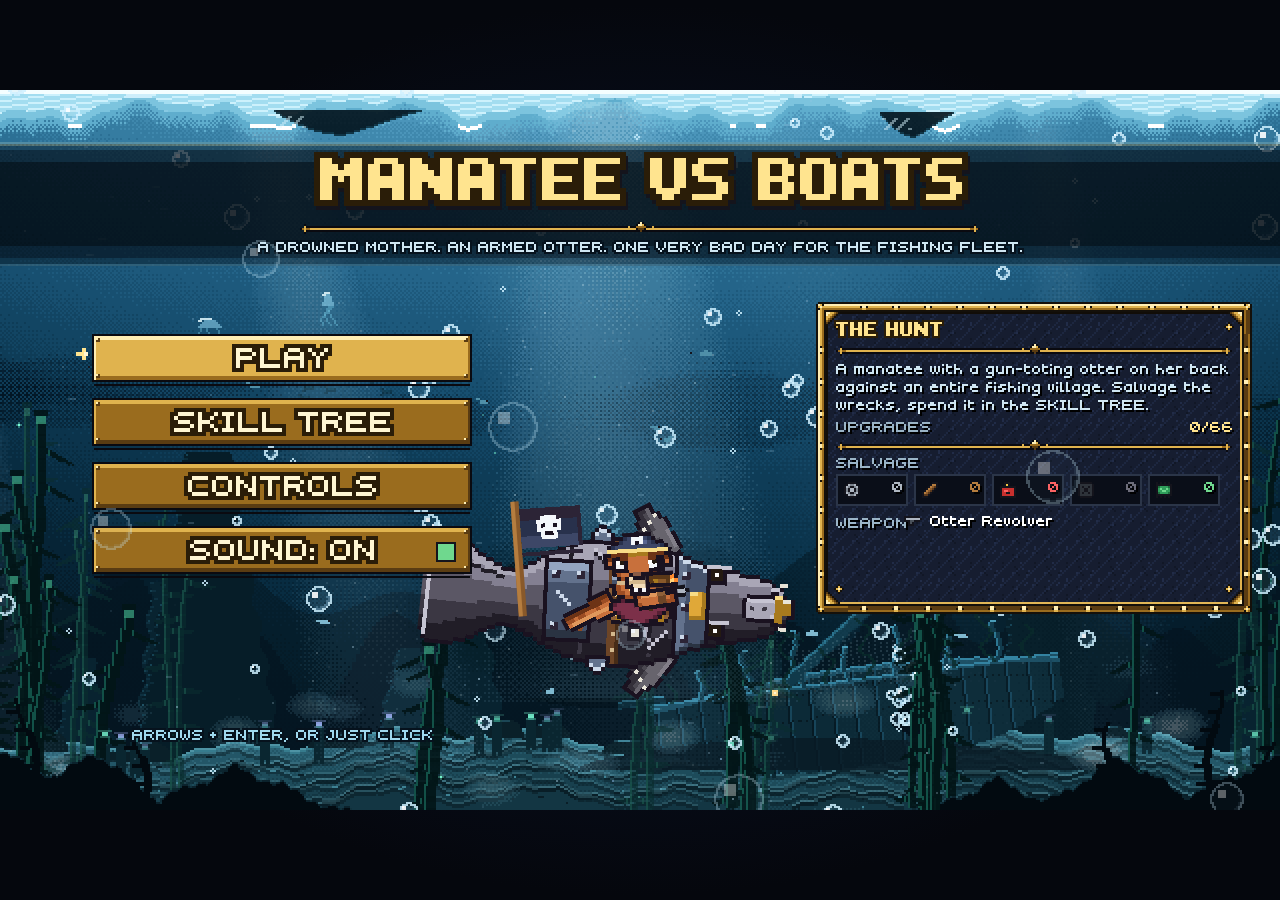
==== play.html @ 9f4f2f41 "Make her death brutal, and stop the game drawing two of everything The sinking is her heart emptying" ====
<!DOCTYPE html>
<html lang="en">
<head>
<meta charset="utf-8">
<title>MANATEE VS BOATS</title>
<meta name="viewport" content="width=device-width, initial-scale=1">
<style>
html, body {
  margin: 0; padding: 0; height: 100%; background: #05070d; overflow: hidden;
  font-family: monospace;
}
#wrap {
  position: fixed; inset: 0; display: flex; align-items: center; justify-content: center;
  background: radial-gradient(ellipse at center, #0b1630 0%, #05070d 70%);
}
canvas {
  image-rendering: pixelated;
  image-rendering: crisp-edges;
  cursor: crosshair;
  outline: none;
}

</style>
</head>
<body>
<div id="wrap">
  <canvas id="screen" width="1280" height="720"></canvas>
</div>
<script>
/* ===== src/util.js ===== */
// How many layer pixels the world is drawn at per world unit. Render code all
// works in world units; the world layer carries this as a scale transform.
// Art built at DETAIL times its world size and drawn at 1/DETAIL lands one art
// pixel on one screen pixel, which is where the extra resolution comes from.
const DETAIL = 2;
// ---- Math & helpers ------------------------------------------------------
const TAU = Math.PI * 2;
const clamp = (v, a, b) => v < a ? a : v > b ? b : v;
const lerp = (a, b, t) => a + (b - a) * t;
const dist = (ax, ay, bx, by) => Math.hypot(bx - ax, by - ay);
const angleTo = (ax, ay, bx, by) => Math.atan2(by - ay, bx - ax);
const rand = (a = 1, b) => b === undefined ? Math.random() * a : a + Math.random() * (b - a);
const randi = (a, b) => Math.floor(rand(a, b + 1));
const pick = arr => arr[Math.floor(Math.random() * arr.length)];
const sign = v => v < 0 ? -1 : 1;
function angleLerp(a, b, t) {
  let d = ((b - a + Math.PI) % TAU + TAU) % TAU - Math.PI;
  return a + d * t;
}
function angleDiff(a, b) {
  return ((b - a + Math.PI) % TAU + TAU) % TAU - Math.PI;
}
function approach(v, target, step) {
  if (v < target) return Math.min(v + step, target);
  return Math.max(v - step, target);
}
// Cheap deterministic hash noise (for water & rocks)
function hash2(x, y) {
  let h = (x * 374761393 + y * 668265263) | 0;
  h = (h ^ (h >>> 13)) * 1274126177 | 0;
  return ((h ^ (h >>> 16)) >>> 0) / 4294967296;
}
function vnoise(x, y) {
  const xi = Math.floor(x), yi = Math.floor(y);
  const xf = x - xi, yf = y - yi;
  const u = xf * xf * (3 - 2 * xf), v = yf * yf * (3 - 2 * yf);
  const a = hash2(xi, yi), b = hash2(xi + 1, yi), c = hash2(xi, yi + 1), d = hash2(xi + 1, yi + 1);
  return lerp(lerp(a, b, u), lerp(c, d, u), v);
}
class SeededRandom {
  constructor(seed) { this.s = seed >>> 0 || 1; }
  next() { let s = this.s; s ^= s << 13; s >>>= 0; s ^= s >>> 17; s ^= s << 5; s >>>= 0; this.s = s; return s / 4294967296; }
  range(a, b) { return a + this.next() * (b - a); }
  int(a, b) { return Math.floor(this.range(a, b + 1)); }
}
function hexToRgb(hex) {
  const n = parseInt(hex.slice(1), 16);
  return [(n >> 16) & 255, (n >> 8) & 255, n & 255];
}
function rgba(r, g, b, a) { return `rgba(${r|0},${g|0},${b|0},${a})`; }
function fmtTime(t) {
  const m = Math.floor(t / 60), s = Math.floor(t % 60);
  return `${m}:${s < 10 ? '0' : ''}${s}`;
}
// Draw crisp pixel text (rendered on the low-res canvas so it stays chunky)
function pixelText(ctx, text, x, y, size, color, align = 'left', shadow = true) {
  ctx.font = `bold ${size}px monospace`;
  ctx.textAlign = align;
  ctx.textBaseline = 'top';
  if (shadow) { ctx.fillStyle = '#000'; ctx.fillText(text, x + 1, y + 1); }
  ctx.fillStyle = color;
  ctx.fillText(text, x, y);
}
function wrapText(ctx, text, maxWidth, size) {
  ctx.font = `bold ${size}px monospace`;
  const words = text.split(' '), lines = []; let cur = '';
  for (const w of words) {
    const test = cur ? cur + ' ' + w : w;
    if (ctx.measureText(test).width > maxWidth && cur) { lines.push(cur); cur = w; } else cur = test;
  }
  if (cur) lines.push(cur);
  return lines;
}

// Truncate a label to fit a pixel width, using the real measured font.
function fitLabel(text, maxW, size) {
  if (typeof textWidth !== 'function') return text;
  if (textWidth(text, size) <= maxW) return text;
  let s = text;
  while (s.length > 1 && textWidth(s + '.', size) > maxW) s = s.slice(0, -1);
  return s + '.';
}

/* ===== src/font.js ===== */
// ---- font.js : hand-made bitmap pixel font + ornate pixel-art UI kit ------
// Loaded right after util.js. It overrides util.js's pixelText/wrapText with
// real hand-drawn bitmap glyphs (no browser font anywhere) and adds a 9-slice
// style UI kit (golden frames, parchment panels, slots, buttons, bars...).
//
// Everything in here is pure pixel art: integer coordinates, hard-edged
// posterised colours, chunky near-black outlines, no gradients / shadows /
// blur / external images. Safe to load standalone (it only needs util.js).
(function (global) {
  'use strict';

  // =========================================================== tiny helpers
  function newCan(w, h) {
    const c = document.createElement('canvas');
    c.width = Math.max(1, w | 0); c.height = Math.max(1, h | 0);
    const x = c.getContext('2d'); x.imageSmoothingEnabled = false;
    return c;
  }
  function toRgb(h) {
    if (h[0] !== '#') h = '#' + h;
    if (h.length === 4) return [parseInt(h[1] + h[1], 16), parseInt(h[2] + h[2], 16), parseInt(h[3] + h[3], 16)];
    const n = parseInt(h.slice(1, 7), 16);
    return [(n >> 16) & 255, (n >> 8) & 255, n & 255];
  }
  const cl255 = v => v < 0 ? 0 : v > 255 ? 255 : v | 0;
  function toHex(r, g, b) { return '#' + ((1 << 24) | (cl255(r) << 16) | (cl255(g) << 8) | cl255(b)).toString(16).slice(1); }
  function mixC(a, b, t) { const A = toRgb(a), B = toRgb(b); return toHex(A[0] + (B[0] - A[0]) * t, A[1] + (B[1] - A[1]) * t, A[2] + (B[2] - A[2]) * t); }
  const lightC = (c, t) => mixC(c, '#ffffff', t);
  const darkC = (c, t) => mixC(c, '#000000', t);

  // ======================================================== the font itself
  // Glyphs are string-row bitmaps, '#' = ink, '.' = transparent.
  // Row 0 is the TOP of the cell, so a glyph's rows line up with the cell:
  //   body face  : cap rows 0-4 (cap height 5), baseline under row 4,
  //                x-height rows 1-4, descender rows 5-6  -> 5x7 cell
  //   display    : cap rows 0-6 (cap height 7), baseline under row 6,
  //                x-height rows 2-6, descender rows 7-8  -> 7x9 cell
  // The advance width of a glyph is its right-most lit column + 1, so the
  // face is proportional: 'i'/'l' are narrow, 'm'/'w' wide.

  // ---------------------------------------------------- 5x7 "body" face ---
  const G_BODY = {
    ' ': [],
    'A': ['.###.', '#...#', '#####', '#...#', '#...#'],
    'B': ['####.', '#...#', '####.', '#...#', '####.'],
    'C': ['.####', '#....', '#....', '#....', '.####'],
    'D': ['####.', '#...#', '#...#', '#...#', '####.'],
    'E': ['#####', '#....', '####.', '#....', '#####'],
    'F': ['#####', '#....', '####.', '#....', '#....'],
    'G': ['.####', '#....', '#..##', '#...#', '.###.'],
    'H': ['#...#', '#...#', '#####', '#...#', '#...#'],
    'I': ['###', '.#.', '.#.', '.#.', '###'],
    'J': ['..##', '...#', '...#', '#..#', '.##.'],
    'K': ['#...#', '#..#.', '###..', '#..#.', '#...#'],
    'L': ['#....', '#....', '#....', '#....', '#####'],
    'M': ['#...#', '##.##', '#.#.#', '#...#', '#...#'],
    'N': ['#...#', '##..#', '#.#.#', '#..##', '#...#'],
    'O': ['.###.', '#...#', '#...#', '#...#', '.###.'],
    'P': ['####.', '#...#', '####.', '#....', '#....'],
    'Q': ['.###.', '#...#', '#...#', '#..#.', '.##.#'],
    'R': ['####.', '#...#', '####.', '#..#.', '#...#'],
    'S': ['.####', '#....', '.###.', '....#', '####.'],
    'T': ['#####', '..#..', '..#..', '..#..', '..#..'],
    'U': ['#...#', '#...#', '#...#', '#...#', '.###.'],
    'V': ['#...#', '#...#', '#...#', '.#.#.', '..#..'],
    'W': ['#...#', '#...#', '#.#.#', '#.#.#', '.#.#.'],
    'X': ['#...#', '.#.#.', '..#..', '.#.#.', '#...#'],
    'Y': ['#...#', '.#.#.', '..#..', '..#..', '..#..'],
    'Z': ['#####', '...#.', '..#..', '.#...', '#####'],

    'a': ['....', '.###', '#..#', '#..#', '.###'],
    'b': ['#...', '###.', '#..#', '#..#', '###.'],
    'c': ['....', '.###', '#...', '#...', '.###'],
    'd': ['...#', '.###', '#..#', '#..#', '.###'],
    'e': ['....', '.##.', '####', '#...', '.###'],
    'f': ['.##', '#..', '###', '#..', '#..'],
    'g': ['....', '.###', '#..#', '#..#', '.###', '...#', '###.'],
    'h': ['#...', '#...', '###.', '#..#', '#..#'],
    'i': ['#', '.', '#', '#', '#'],
    'j': ['.#', '..', '.#', '.#', '.#', '.#', '##'],
    'k': ['#...', '#.#.', '##..', '#.#.', '#..#'],
    'l': ['#.', '#.', '#.', '#.', '##'],
    'm': ['.....', '#####', '#.#.#', '#.#.#', '#.#.#'],
    'n': ['....', '###.', '#..#', '#..#', '#..#'],
    'o': ['....', '.##.', '#..#', '#..#', '.##.'],
    'p': ['....', '###.', '#..#', '#..#', '###.', '#...', '#...'],
    'q': ['....', '.###', '#..#', '#..#', '.###', '...#', '...#'],
    'r': ['...', '###', '#..', '#..', '#..'],
    's': ['....', '.###', '##..', '..##', '###.'],
    't': ['#..', '###', '#..', '#..', '.##'],
    'u': ['....', '#..#', '#..#', '#..#', '.###'],
    'v': ['...', '#.#', '#.#', '#.#', '.#.'],
    'w': ['.....', '#.#.#', '#.#.#', '#.#.#', '.#.#.'],
    'x': ['...', '#.#', '.#.', '.#.', '#.#'],
    'y': ['....', '#..#', '#..#', '#..#', '.###', '...#', '###.'],
    'z': ['....', '####', '..#.', '.#..', '####'],

    '0': ['.###.', '#..##', '#.#.#', '##..#', '.###.'],
    '1': ['.#.', '##.', '.#.', '.#.', '###'],
    '2': ['.###.', '#...#', '..##.', '.#...', '#####'],
    '3': ['####.', '....#', '.###.', '....#', '####.'],
    '4': ['#..#.', '#..#.', '#####', '...#.', '...#.'],
    '5': ['#####', '#....', '####.', '....#', '####.'],
    '6': ['.###.', '#....', '####.', '#...#', '.###.'],
    '7': ['#####', '....#', '...#.', '..#..', '..#..'],
    '8': ['.###.', '#...#', '.###.', '#...#', '.###.'],
    '9': ['.###.', '#...#', '.####', '....#', '.###.'],

    '.': ['.', '.', '.', '.', '#'],
    ',': ['..', '..', '..', '..', '.#', '#.'],
    ':': ['.', '.', '#', '.', '#'],
    ';': ['..', '..', '.#', '..', '.#', '#.'],
    '!': ['#', '#', '#', '.', '#'],
    '?': ['.##.', '#..#', '..#.', '....', '..#.'],
    "'": ['#', '#'],
    '"': ['#.#', '#.#'],
    '-': ['...', '...', '###'],
    '+': ['...', '.#.', '###', '.#.'],
    '/': ['..#', '..#', '.#.', '#..', '#..'],
    '\\': ['#..', '#..', '.#.', '..#', '..#'],
    '(': ['.#', '#.', '#.', '#.', '.#'],
    ')': ['#.', '.#', '.#', '.#', '#.'],
    '[': ['##', '#.', '#.', '#.', '##'],
    ']': ['##', '.#', '.#', '.#', '##'],
    '<': ['..#', '.#.', '#..', '.#.', '..#'],
    '>': ['#..', '.#.', '..#', '.#.', '#..'],
    '=': ['...', '###', '...', '###'],
    '%': ['##..#', '##.#.', '..#..', '.#.##', '#..##'],
    '*': ['...', '#.#', '.#.', '#.#'],
    '#': ['.#.#.', '#####', '.#.#.', '#####', '.#.#.'],
    '&': ['.##..', '#..#.', '.##..', '#..#.', '.##.#'],
    '_': ['....', '....', '....', '....', '....', '####'],
    '|': ['#', '#', '#', '#', '#'],
    '@': ['.###.', '#...#', '#.###', '#....', '.###.'],
    '$': ['..#..', '.####', '.##..', '..##.', '####.', '..#..'],
  };

  // ------------------------------------------- 7x9 "display" / title face ---
  // Heavier stroke (2px stems) so headings and banners read as carved metal.
  const G_DISP = {
    ' ': [],
    'A': ['.####.', '##..##', '##..##', '######', '######', '##..##', '##..##'],
    'B': ['#####.', '##..##', '##..##', '#####.', '##..##', '##..##', '#####.'],
    'C': ['.####.', '##..##', '##....', '##....', '##....', '##..##', '.####.'],
    'D': ['#####.', '##..##', '##..##', '##..##', '##..##', '##..##', '#####.'],
    'E': ['######', '##....', '##....', '#####.', '##....', '##....', '######'],
    'F': ['######', '##....', '##....', '#####.', '##....', '##....', '##....'],
    'G': ['.####.', '##..##', '##....', '##.###', '##..##', '##..##', '.####.'],
    'H': ['##..##', '##..##', '##..##', '######', '##..##', '##..##', '##..##'],
    'I': ['####', '.##.', '.##.', '.##.', '.##.', '.##.', '####'],
    'J': ['..###', '...##', '...##', '...##', '...##', '##.##', '.###.'],
    'K': ['##..##', '##.##.', '####..', '###...', '####..', '##.##.', '##..##'],
    'L': ['##....', '##....', '##....', '##....', '##....', '##....', '######'],
    'M': ['##...##', '###.###', '#######', '##.#.##', '##...##', '##...##', '##...##'],
    'N': ['##...##', '###..##', '####.##', '#######', '##.####', '##..###', '##...##'],
    'O': ['.####.', '##..##', '##..##', '##..##', '##..##', '##..##', '.####.'],
    'P': ['#####.', '##..##', '##..##', '#####.', '##....', '##....', '##....'],
    'Q': ['.####.', '##..##', '##..##', '##..##', '##.###', '##.##.', '.####.', '....##'],
    'R': ['#####.', '##..##', '##..##', '#####.', '##.##.', '##..##', '##..##'],
    'S': ['.#####', '##....', '##....', '.####.', '....##', '....##', '#####.'],
    'T': ['######', '..##..', '..##..', '..##..', '..##..', '..##..', '..##..'],
    'U': ['##..##', '##..##', '##..##', '##..##', '##..##', '##..##', '.####.'],
    'V': ['##..##', '##..##', '##..##', '##..##', '##..##', '.####.', '..##..'],
    'W': ['##...##', '##...##', '##...##', '##.#.##', '#######', '###.###', '##...##'],
    'X': ['##..##', '##..##', '.####.', '..##..', '.####.', '##..##', '##..##'],
    'Y': ['##..##', '##..##', '.####.', '..##..', '..##..', '..##..', '..##..'],
    'Z': ['######', '....##', '...##.', '..##..', '.##...', '##....', '######'],

    'a': ['......', '......', '.####.', '....##', '.#####', '##..##', '.#####'],
    'b': ['##....', '##....', '#####.', '##..##', '##..##', '##..##', '#####.'],
    'c': ['......', '......', '.####.', '##..##', '##....', '##..##', '.####.'],
    'd': ['....##', '....##', '.#####', '##..##', '##..##', '##..##', '.#####'],
    'e': ['......', '......', '.####.', '##..##', '######', '##....', '.####.'],
    'f': ['..###', '.##..', '#####', '.##..', '.##..', '.##..', '.##..'],
    'g': ['......', '......', '.#####', '##..##', '##..##', '##..##', '.#####', '....##', '#####.'],
    'h': ['##....', '##....', '#####.', '##..##', '##..##', '##..##', '##..##'],
    'i': ['##', '..', '##', '##', '##', '##', '##'],
    'j': ['..##', '....', '..##', '..##', '..##', '..##', '..##', '..##', '###.'],
    'k': ['##....', '##....', '##..##', '##.##.', '####..', '##.##.', '##..##'],
    'l': ['##.', '##.', '##.', '##.', '##.', '##.', '###'],
    'm': ['........', '........', '########', '##.##.##', '##.##.##', '##.##.##', '##.##.##'],
    'n': ['......', '......', '#####.', '##..##', '##..##', '##..##', '##..##'],
    'o': ['......', '......', '.####.', '##..##', '##..##', '##..##', '.####.'],
    'p': ['......', '......', '#####.', '##..##', '##..##', '##..##', '#####.', '##....', '##....'],
    'q': ['......', '......', '.#####', '##..##', '##..##', '##..##', '.#####', '....##', '....##'],
    'r': ['.....', '.....', '#####', '##...', '##...', '##...', '##...'],
    's': ['......', '......', '.#####', '##....', '.####.', '....##', '#####.'],
    't': ['.##..', '.##..', '#####', '.##..', '.##..', '.##..', '..###'],
    'u': ['......', '......', '##..##', '##..##', '##..##', '##..##', '.#####'],
    'v': ['......', '......', '##..##', '##..##', '##..##', '.####.', '..##..'],
    'w': ['........', '........', '##....##', '##....##', '##.##.##', '########', '.##..##.'],
    'x': ['......', '......', '##..##', '.####.', '..##..', '.####.', '##..##'],
    'y': ['......', '......', '##..##', '##..##', '##..##', '.#####', '....##', '....##', '#####.'],
    'z': ['......', '......', '######', '...##.', '..##..', '.##...', '######'],

    '0': ['.####.', '##..##', '##.###', '###.##', '##..##', '##..##', '.####.'],
    '1': ['..##.', '.###.', '..##.', '..##.', '..##.', '..##.', '#####'],
    '2': ['.####.', '##..##', '....##', '..###.', '.##...', '##....', '######'],
    '3': ['#####.', '....##', '....##', '.####.', '....##', '....##', '#####.'],
    '4': ['...##.', '..###.', '.####.', '##.##.', '######', '...##.', '...##.'],
    '5': ['######', '##....', '#####.', '....##', '....##', '##..##', '.####.'],
    '6': ['.####.', '##..##', '##....', '#####.', '##..##', '##..##', '.####.'],
    '7': ['######', '....##', '...##.', '..##..', '..##..', '..##..', '..##..'],
    '8': ['.####.', '##..##', '##..##', '.####.', '##..##', '##..##', '.####.'],
    '9': ['.####.', '##..##', '##..##', '.#####', '....##', '##..##', '.####.'],

    '.': ['..', '..', '..', '..', '..', '##', '##'],
    ',': ['...', '...', '...', '...', '...', '.##', '.##', '##.'],
    ':': ['..', '..', '##', '##', '..', '##', '##'],
    ';': ['...', '...', '.##', '.##', '...', '.##', '.##', '##.'],
    '!': ['##', '##', '##', '##', '##', '..', '##'],
    '?': ['.####.', '##..##', '....##', '..###.', '..##..', '......', '..##..'],
    "'": ['##', '##'],
    '"': ['##.##', '##.##'],
    '-': ['.....', '.....', '.....', '#####', '#####'],
    '+': ['......', '......', '..##..', '######', '######', '..##..'],
    '/': ['....##', '....##', '...##.', '..##..', '.##...', '##....', '##....'],
    '\\': ['##....', '##....', '.##...', '..##..', '...##.', '....##', '....##'],
    '(': ['..##', '.##.', '##..', '##..', '##..', '.##.', '..##'],
    ')': ['##..', '.##.', '..##', '..##', '..##', '.##.', '##..'],
    '[': ['####', '##..', '##..', '##..', '##..', '##..', '####'],
    ']': ['####', '..##', '..##', '..##', '..##', '..##', '####'],
    '<': ['...##', '..##.', '.##..', '##...', '.##..', '..##.', '...##'],
    '>': ['##...', '.##..', '..##.', '...##', '..##.', '.##..', '##...'],
    '=': ['......', '......', '######', '######', '......', '######', '######'],
    '%': ['##...##', '##..##.', '...##..', '..##...', '.##....', '##...##', '.....##'],
    '*': ['.....', '##.##', '.###.', '##.##'],
    '#': ['.......', '.##.##.', '#######', '.##.##.', '#######', '.##.##.'],
    '&': ['.###...', '##.##..', '.###...', '###.##.', '##.###.', '##..##.', '.###.##'],
    '_': ['......', '......', '......', '......', '......', '......', '......', '######', '######'],
    '|': ['##', '##', '##', '##', '##', '##', '##'],
    '@': ['.#####.', '##...##', '##.####', '##.#.##', '##.####', '##.....', '.#####.'],
    '$': ['..##..', '.#####', '##....', '.####.', '....##', '#####.', '..##..'],
  };

  const FACES = {
    body: { name: 'body', rows: G_BODY, cellH: 7, capH: 5, xH: 4, space: 2, track: 1 },
    display: { name: 'display', rows: G_DISP, cellH: 9, capH: 7, xH: 5, space: 3, track: 1 },
  };

  // compile the string bitmaps into {px:[x,y,...], adv} once
  function compile(face) {
    if (face.glyphs) return face;
    const g = Object.create(null);
    for (const ch in face.rows) {
      const rows = face.rows[ch];
      const px = []; let adv = 0;
      for (let y = 0; y < rows.length; y++) {
        const r = rows[y];
        for (let x = 0; x < r.length; x++) {
          if (r.charCodeAt(x) === 35) { px.push(x, y); if (x + 1 > adv) adv = x + 1; }
        }
      }
      g[ch] = { px, adv: ch === ' ' ? face.space : Math.max(1, adv) };
    }
    // fallback box for anything we have no glyph for
    const n = face.capH, w = Math.max(3, n - 1), box = [];
    for (let y = 0; y < n; y++) for (let x = 0; x < w; x++) {
      if (y === 0 || y === n - 1 || x === 0 || x === w - 1) box.push(x, y);
    }
    g['\u0000'] = { px: box, adv: w };
    face.glyphs = g;
    return face;
  }
  function glyphOf(face, ch) {
    const g = face.glyphs[ch];
    if (g) return g;
    if (ch === '\t') return face.glyphs[' '];
    const up = ch.toUpperCase();
    return face.glyphs[up] || face.glyphs['\u0000'];
  }

  // ---------------------------------------------------- face / size picker
  // `size` is a requested pixel height. We pick the face + INTEGER scale whose
  // cap height lands closest to it (fractional scaling is what makes pixel
  // fonts mushy, so it never happens).
  const SIZE_CACHE = new Map();
  function faceFor(size) {
    const key = size;
    let f = SIZE_CACHE.get(key);
    if (f) return f;
    const target = Math.max(3, size * 0.72); // browser cap-height ~= 0.72em
    let best = null;
    for (const name in FACES) {
      const face = FACES[name];
      const around = Math.max(1, Math.round(target / face.capH));
      for (let s = Math.max(1, around - 1); s <= around + 1; s++) {
        let err = Math.abs(face.capH * s - target);
        if (name === 'display') err *= 0.92;       // tiny bias: heavier face wins ties
        if (!best || err < best.err) best = { err, face: compile(face), scale: s };
      }
    }
    f = { face: best.face, scale: best.scale };
    SIZE_CACHE.set(key, f);
    return f;
  }

  // ------------------------------------------------------- glyph cache -----
  // One little canvas per (char, face, scale, colour[, outline]). The HUD
  // draws a lot of text every frame; nothing is ever re-rasterised.
  const GCACHE = new Map();          // "face|scale|colour|outline" -> Map(char -> canvas)
  const GCACHE_MAX = 192;
  function glyphSet(face, scale, color, outline) {
    const key = face.name + '|' + scale + '|' + color + '|' + (outline || '-');
    let m = GCACHE.get(key);
    if (!m) { if (GCACHE.size > GCACHE_MAX) GCACHE.clear(); m = new Map(); GCACHE.set(key, m); }
    return m;
  }
  function glyphCanvas(set, face, ch, scale, color, outline) {
    let e = set.get(ch);
    if (e !== undefined) return e;
    const g = glyphOf(face, ch);
    if (!g.px.length) { e = null; set.set(ch, e); return e; }
    const pad = outline ? 1 : 0;
    const w = g.adv + pad * 2, h = face.cellH + pad * 2;
    const c = newCan(w * scale, h * scale), x = c.getContext('2d');
    if (outline) {
      // 8-way 1px dilation of the glyph mask -> stays readable over bright water
      const lit = new Set();
      for (let i = 0; i < g.px.length; i += 2) lit.add(g.px[i] + ',' + g.px[i + 1]);
      x.fillStyle = outline;
      for (let i = 0; i < g.px.length; i += 2) {
        const gx = g.px[i], gy = g.px[i + 1];
        for (let dy = -1; dy <= 1; dy++) for (let dx = -1; dx <= 1; dx++) {
          if (!dx && !dy) continue;
          const nx = gx + dx, ny = gy + dy;
          if (lit.has(nx + ',' + ny)) continue;
          x.fillRect((nx + pad) * scale, (ny + pad) * scale, scale, scale);
        }
      }
    }
    x.fillStyle = color;
    for (let i = 0; i < g.px.length; i += 2) x.fillRect((g.px[i] + pad) * scale, (g.px[i + 1] + pad) * scale, scale, scale);
    e = { c: c, pad: pad * scale, adv: g.adv * scale };
    set.set(ch, e);
    return e;
  }

  // ------------------------------------------------------------ measuring --
  function lineWidth(face, scale, text, track) {
    let w = 0;
    for (let i = 0; i < text.length; i++) w += glyphOf(face, text[i]).adv * scale + track;
    return Math.max(0, w - track);
  }

  // ------------------------------------------------------------ rendering --
  function drawLine(ctx, text, x, y, face, scale, color, align, shadow, outline, track) {
    const w = lineWidth(face, scale, text, track);
    let px = align === 'center' ? Math.round(x - w / 2) : align === 'right' ? Math.round(x - w) : Math.round(x);
    const py = Math.round(y);
    if (shadow && !outline) {                       // 1px (one font-pixel) drop shadow
      const sset = glyphSet(face, scale, shadow, null);
      let sx = px;
      for (let i = 0; i < text.length; i++) {
        const gc = glyphCanvas(sset, face, text[i], scale, shadow, null);
        if (gc) { ctx.drawImage(gc.c, sx + scale, py + scale); sx += gc.adv + track; }
        else sx += glyphOf(face, text[i]).adv * scale + track;
      }
    }
    const set = glyphSet(face, scale, color, outline);
    for (let i = 0; i < text.length; i++) {
      const ch = text[i], gc = glyphCanvas(set, face, ch, scale, color, outline);
      if (gc) { ctx.drawImage(gc.c, px - gc.pad, py - gc.pad); px += gc.adv + track; }
      else px += glyphOf(face, ch).adv * scale + track;
    }
    return w;
  }

  // Full-control entry point. opts: {face, scale, color, align, shadow,
  // outline, tracking, lineGap}
  function drawText(ctx, text, x, y, size, opts) {
    opts = opts || {};
    let face, scale;
    if (opts.face && FACES[opts.face]) { face = compile(FACES[opts.face]); scale = Math.max(1, opts.scale | 0 || 1); }
    else { const f = faceFor(size); face = f.face; scale = opts.scale ? Math.max(1, opts.scale | 0) : f.scale; }
    const track = (opts.tracking === undefined ? face.track : opts.tracking) * scale;
    const color = opts.color || '#fff';
    const shadow = opts.shadow === true ? '#000' : (opts.shadow || null);
    const outline = opts.outline || null;
    const lh = (face.cellH + (opts.lineGap === undefined ? 1 : opts.lineGap)) * scale;
    const str = String(text);
    if (str.indexOf('\n') < 0) return drawLine(ctx, str, x, y, face, scale, color, opts.align || 'left', shadow, outline, track);
    const lines = str.split('\n');
    let w = 0;
    for (let i = 0; i < lines.length; i++) w = Math.max(w, drawLine(ctx, lines[i], x, y + i * lh, face, scale, color, opts.align || 'left', shadow, outline, track));
    return w;
  }

  // ============================================================ public API =
  // Drop-in replacements for util.js (same signatures, same call sites).
  function pixelText(ctx, text, x, y, size, color, align = 'left', shadow = true) {
    return drawText(ctx, text, x, y, size, { color: color, align: align, shadow: shadow ? '#000' : null });
  }
  function pixelTextOutlined(ctx, text, x, y, size, color, outlineColor, align = 'left') {
    return drawText(ctx, text, x, y, size, { color: color, align: align, outline: outlineColor || '#14141c' });
  }
  function textWidth(text, size) {
    const f = faceFor(size), face = f.face, track = face.track * f.scale, str = String(text);
    if (str.indexOf('\n') < 0) return lineWidth(face, f.scale, str, track);
    let w = 0; for (const l of str.split('\n')) w = Math.max(w, lineWidth(face, f.scale, l, track));
    return w;
  }
  function textHeight(size) { const f = faceFor(size); return f.face.cellH * f.scale; }
  function lineHeight(size) { const f = faceFor(size); return (f.face.cellH + 1) * f.scale; }
  // ctx is unused (kept so existing call sites keep working)
  function wrapText(ctx, text, maxWidth, size) {
    const f = faceFor(size), face = f.face, track = face.track * f.scale;
    const out = [];
    for (const para of String(text).split('\n')) {
      const words = para.split(' ');
      let cur = '';
      for (const w of words) {
        const test = cur ? cur + ' ' + w : w;
        if (cur && lineWidth(face, f.scale, test, track) > maxWidth) { out.push(cur); cur = w; }
        else cur = test;
      }
      if (cur) out.push(cur);
    }
    return out;
  }

  // ========================================================================
  //  UIKit - ornate medieval / nautical pixel-art widgets
  // ========================================================================
  // Colour ramps: [ink, darkest .. lightest]
  const RAMPS = {
    gold: { ink: '#14100a', d: '#5a3c12', m: '#9a6c1e', h: '#e0b34e', l: '#ffeeb4' },
    wood: { ink: '#150c05', d: '#3d2411', m: '#6b4522', h: '#a97240', l: '#d9a25a' },
    stone: { ink: '#0d0f14', d: '#2e323b', m: '#4f5560', h: '#848b97', l: '#c3c9d3' },
    steel: { ink: '#070a10', d: '#1b2333', m: '#38455e', h: '#6d80a6', l: '#c0cfe8' },
    bone: { ink: '#2a2113', d: '#6b5836', m: '#a08a52', h: '#ddc999', l: '#fbf3d8' },
  };

  const B = 5;   // border thickness (outline + 3px bevel + inner outline)
  const C = 16;  // ornate corner size (bevel + filigree)

  // Corner filigree, drawn just inside the border: a scrolling gusset that
  // steps away from the corner and a little floating jewel.  l/h/m/d = ramp
  // steps (lightest -> darkest), k = near-black outline, . = transparent.
  const FILIGREE = [
    'llhhmdk....',
    'lhhmdk.....',
    'hhmdk......',
    'hmdk.......',
    'mdk........',
    'dk....k....',
    'k....khk...',
    '....khlhk..',
    '.....khk...',
    '......k....',
    '...........',
  ];

  // -------------------------------------------------------- texture tiles --
  function tileDeepBlue() {                       // gold panel interior: dark leather
    const c = newCan(16, 16), x = c.getContext('2d');
    x.fillStyle = '#161d30'; x.fillRect(0, 0, 16, 16);
    for (let j = 0; j < 16; j++) for (let i = 0; i < 16; i++) {
      const n = hash2(i * 7, j * 13);
      if ((i + j) % 8 === 0) { x.fillStyle = '#1d2740'; x.fillRect(i, j, 1, 1); }
      else if (n > 0.93) { x.fillStyle = '#212c48'; x.fillRect(i, j, 1, 1); }
      else if (n < 0.05) { x.fillStyle = '#111726'; x.fillRect(i, j, 1, 1); }
    }
    return c;
  }
  function tileParch() {                          // parchment / old paper
    const c = newCan(16, 16), x = c.getContext('2d');
    x.fillStyle = '#e9d9a8'; x.fillRect(0, 0, 16, 16);
    for (let j = 0; j < 16; j++) for (let i = 0; i < 16; i++) {
      const n = hash2(i * 17 + 3, j * 11 + 5);
      if (n > 0.90) { x.fillStyle = '#f4e9c4'; x.fillRect(i, j, 1, 1); }
      else if (n < 0.10) { x.fillStyle = '#d8c48d'; x.fillRect(i, j, 1, 1); }
      else if (n > 0.55 && n < 0.57) { x.fillStyle = '#cbb680'; x.fillRect(i, j, 1, 1); }
    }
    return c;
  }
  function tilePlank() {                          // deck planks
    const c = newCan(16, 16), x = c.getContext('2d');
    x.fillStyle = '#8a5a2c'; x.fillRect(0, 0, 16, 16);
    for (let j = 0; j < 16; j++) for (let i = 0; i < 16; i++) {
      const n = hash2(i * 3 + 11, j * 29);
      if (n > 0.86) { x.fillStyle = '#a97240'; x.fillRect(i, j, 1, 1); }
      else if (n < 0.14) { x.fillStyle = '#6b4522'; x.fillRect(i, j, 1, 1); }
    }
    x.fillStyle = '#4a2e16'; x.fillRect(0, 7, 16, 1); x.fillRect(0, 15, 16, 1);
    x.fillStyle = '#a97240'; x.fillRect(0, 8, 16, 1); x.fillRect(0, 0, 16, 1);
    x.fillStyle = '#4a2e16'; x.fillRect(4, 0, 1, 8); x.fillRect(11, 8, 1, 8);
    return c;
  }
  function tileDark() {                           // dark slate
    const c = newCan(16, 16), x = c.getContext('2d');
    x.fillStyle = '#0e131f'; x.fillRect(0, 0, 16, 16);
    for (let j = 0; j < 16; j++) for (let i = 0; i < 16; i++) {
      const n = hash2(i * 5 + 1, j * 23 + 7);
      if (n > 0.95) { x.fillStyle = '#182034'; x.fillRect(i, j, 1, 1); }
    }
    x.fillStyle = '#141b2c'; x.fillRect(0, 0, 16, 1); x.fillRect(0, 0, 1, 16);
    return c;
  }
  function tileStone() {                          // mottled granite
    const c = newCan(16, 16), x = c.getContext('2d');
    x.fillStyle = '#4f5560'; x.fillRect(0, 0, 16, 16);
    for (let j = 0; j < 16; j++) for (let i = 0; i < 16; i++) {
      const n = hash2(i * 13 + 2, j * 7 + 19);
      if (n > 0.82) { x.fillStyle = '#5f6672'; x.fillRect(i, j, 1, 1); }
      else if (n < 0.18) { x.fillStyle = '#3e434d'; x.fillRect(i, j, 1, 1); }
    }
    x.fillStyle = '#373c45'; x.fillRect(0, 5, 9, 1); x.fillRect(9, 12, 7, 1); x.fillRect(9, 5, 1, 7);
    x.fillStyle = '#5a616d'; x.fillRect(0, 6, 9, 1); x.fillRect(9, 13, 7, 1);
    return c;
  }

  // posterised colour ramp for bars, built once per colour pair
  const RAMP_CACHE = new Map();
  function barRamp(a, b, steps) {
    const key = a + '|' + b + '|' + steps;
    let r = RAMP_CACHE.get(key);
    if (r) return r;
    r = [];
    for (let i = 0; i < steps; i++) { const c = mixC(a, b, steps === 1 ? 1 : i / (steps - 1)); r.push([c, lightC(c, 0.35), darkC(c, 0.4)]); }
    if (RAMP_CACHE.size > 256) RAMP_CACHE.clear();
    RAMP_CACHE.set(key, r);
    return r;
  }
  // 4x4 diagonal hatch used by locked slots (one pattern fill, not 150 rects)
  let HATCH = null, HATCH_PAT = null, HATCH_CTX = null;
  function hatchPattern(ctx) {
    if (!HATCH) {
      HATCH = newCan(4, 4); const h = HATCH.getContext('2d');
      h.fillStyle = '#1a1e28'; for (let i = 0; i < 4; i++) h.fillRect(i, i, 1, 1);
    }
    if (!HATCH_PAT || HATCH_CTX !== ctx) { HATCH_PAT = ctx.createPattern(HATCH, 'repeat'); HATCH_CTX = ctx; }
    return HATCH_PAT;
  }

  const STYLES = {
    gold: { ramp: 'gold', tile: tileDeepBlue, glow: '#ffeeb4' },
    wood: { ramp: 'wood', tile: tilePlank, glow: '#d9a25a' },
    parchment: { ramp: 'gold', tile: tileParch, glow: '#fff3c4' },
    dark: { ramp: 'steel', tile: tileDark, glow: '#b6c6e4' },
    stone: { ramp: 'stone', tile: tileStone, glow: '#c3c9d3' },
  };
  const styleOf = s => STYLES[s] || STYLES.gold;

  // ------------------------------------------- pre-rendered 9-slice pieces --
  // Built once per style and blitted; drawing a panel is a handful of
  // drawImage calls whatever its size.
  const PARTS = new Map();
  function parts(styleName) {
    let p = PARTS.get(styleName);
    if (p) return p;
    const st = styleOf(styleName), r = RAMPS[st.ramp];
    // cross-section of each edge, outside -> inside
    const lit = [r.ink, r.l, r.h, r.m, r.ink];   // top / left  (light source: top-left)
    const shd = [r.ink, r.m, r.d, r.d, r.ink];   // bottom / right
    const TW = 16;                                // edge tile repeat length

    function edgeH(cols, flipV) {                 // horizontal edge tile, TW x B
      const c = newCan(TW, B), x = c.getContext('2d');
      for (let i = 0; i < B; i++) { x.fillStyle = cols[flipV ? B - 1 - i : i]; x.fillRect(0, i, TW, 1); }
      // little raised stud every tile
      const sy = flipV ? B - 4 : 1;
      x.fillStyle = r.l; x.fillRect(7, sy, 2, 2);
      x.fillStyle = r.h; x.fillRect(7, sy + 2, 2, 1);
      x.fillStyle = r.ink; x.fillRect(6, sy + 1, 1, 1); x.fillRect(9, sy + 1, 1, 1);
      return c;
    }
    function edgeV(cols, flipH) {                 // vertical edge tile, B x TW
      const c = newCan(B, TW), x = c.getContext('2d');
      for (let i = 0; i < B; i++) { x.fillStyle = cols[flipH ? B - 1 - i : i]; x.fillRect(i, 0, 1, TW); }
      const sx = flipH ? B - 4 : 1;
      x.fillStyle = r.l; x.fillRect(sx, 7, 2, 2);
      x.fillStyle = r.h; x.fillRect(sx + 2, 7, 1, 2);
      x.fillStyle = r.ink; x.fillRect(sx + 1, 6, 1, 1); x.fillRect(sx + 1, 9, 1, 1);
      return c;
    }
    // ornate corner: chamfered mitred bevel + a raised boss + filigree
    function corner(hCols, vCols, ramp) {
      const c = newCan(C, C), x = c.getContext('2d');
      for (let y = 0; y < C; y++) for (let i = 0; i < C; i++) {
        if (y >= B && i >= B) continue;
        x.fillStyle = (y <= i) ? hCols[Math.min(y, B - 1)] : vCols[Math.min(i, B - 1)];
        x.fillRect(i, y, 1, 1);
      }
      // 1px chamfer on the outer corner so the frame reads as beaten metal
      x.clearRect(0, 0, 1, 1);
      x.fillStyle = r.ink; x.fillRect(1, 0, 1, 1); x.fillRect(0, 1, 1, 1);
      // raised boss on the bevel
      x.fillStyle = ramp[1]; x.fillRect(2, 1, 1, 1); x.fillRect(1, 2, 1, 1); x.fillRect(3, 2, 1, 1); x.fillRect(2, 3, 1, 1);
      x.fillStyle = ramp[0]; x.fillRect(2, 2, 1, 1);
      x.fillStyle = r.ink; x.fillRect(3, 1, 1, 1); x.fillRect(1, 3, 1, 1);
      // filigree inside
      const key = { l: ramp[0], h: ramp[1], m: ramp[2], d: ramp[3], k: r.ink };
      for (let j = 0; j < FILIGREE.length && B + j < C; j++) {
        const row = FILIGREE[j];
        for (let i = 0; i < row.length && B + i < C; i++) {
          const col = key[row[i]];
          if (col) { x.fillStyle = col; x.fillRect(B + i, B + j, 1, 1); }
        }
      }
      return c;
    }
    function mirror(src, fx, fy) {
      const c = newCan(src.width, src.height), x = c.getContext('2d');
      x.translate(fx ? src.width : 0, fy ? src.height : 0); x.scale(fx ? -1 : 1, fy ? -1 : 1);
      x.drawImage(src, 0, 0);
      return c;
    }
    const gus = [r.l, r.h, r.m, r.d];
    const tl = corner(lit, lit, gus);
    const tr0 = corner(lit, shd.slice().reverse(), gus);
    const bl0 = corner(shd.slice().reverse(), lit, gus);
    const br0 = corner(shd, shd, gus);
    p = {
      ramp: r, style: st, B: B, C: C, TW: TW,
      top: edgeH(lit, false), bottom: edgeH(shd, true),
      left: edgeV(lit, false), right: edgeV(shd, true),
      tl: tl, tr: mirror(tr0, true, false), bl: mirror(bl0, false, true), br: mirror(br0, true, true),
      tile: st.tile(), pattern: null, patternCtx: null,
    };
    PARTS.set(styleName, p);
    return p;
  }
  function patternOf(ctx, p) {
    if (!p.pattern || p.patternCtx !== ctx) { p.pattern = ctx.createPattern(p.tile, 'repeat'); p.patternCtx = ctx; }
    return p.pattern;
  }

  // ------------------------------------------------------------ primitives -
  function fillTiled(ctx, p, x, y, w, h) {
    ctx.save(); ctx.translate(x | 0, y | 0);
    ctx.fillStyle = patternOf(ctx, p); ctx.fillRect(0, 0, w | 0, h | 0);
    ctx.restore();
  }
  function blitRepeatH(ctx, img, x, y, w) {       // repeat a tile horizontally, clipped
    const tw = img.width; let dx = 0;
    while (dx < w) { const s = Math.min(tw, w - dx); ctx.drawImage(img, 0, 0, s, img.height, x + dx, y, s, img.height); dx += s; }
  }
  function blitRepeatV(ctx, img, x, y, h) {
    const th = img.height; let dy = 0;
    while (dy < h) { const s = Math.min(th, h - dy); ctx.drawImage(img, 0, 0, img.width, s, x, y + dy, img.width, s); dy += s; }
  }
  function rect(ctx, col, x, y, w, h) { ctx.fillStyle = col; ctx.fillRect(x | 0, y | 0, w | 0, h | 0); }
  function hollow(ctx, col, x, y, w, h) {
    ctx.fillStyle = col;
    ctx.fillRect(x | 0, y | 0, w | 0, 1); ctx.fillRect(x | 0, (y + h - 1) | 0, w | 0, 1);
    ctx.fillRect(x | 0, y | 0, 1, h | 0); ctx.fillRect((x + w - 1) | 0, y | 0, 1, h | 0);
  }

  const UIKit = {
    colors: RAMPS,
    // border thickness, ornate-corner size and the recommended content inset
    metrics: { border: B, corner: C, pad: B + 3 },
    // ------------------------------------------------- ornate border only --
    frame(ctx, x, y, w, h, style) {
      x = Math.round(x); y = Math.round(y); w = Math.round(w); h = Math.round(h);
      const p = parts(style || 'gold'), r = p.ramp;
      if (w < 2 * B + 2 || h < 2 * B + 2) { hollow(ctx, r.ink, x, y, w, h); if (w > 2 && h > 2) hollow(ctx, r.h, x + 1, y + 1, w - 2, h - 2); return; }
      const cs = Math.min(C, Math.floor((w - 2) / 2), Math.floor((h - 2) / 2));
      const ew = w - cs * 2, eh = h - cs * 2;
      if (ew > 0) { blitRepeatH(ctx, p.top, x + cs, y, ew); blitRepeatH(ctx, p.bottom, x + cs, y + h - B, ew); }
      if (eh > 0) { blitRepeatV(ctx, p.left, x, y + cs, eh); blitRepeatV(ctx, p.right, x + w - B, y + cs, eh); }
      ctx.drawImage(p.tl, 0, 0, cs, cs, x, y, cs, cs);
      ctx.drawImage(p.tr, C - cs, 0, cs, cs, x + w - cs, y, cs, cs);
      ctx.drawImage(p.bl, 0, C - cs, cs, cs, x, y + h - cs, cs, cs);
      ctx.drawImage(p.br, C - cs, C - cs, cs, cs, x + w - cs, y + h - cs, cs, cs);
    },
    // ------------------------------------------------- filled ornate panel --
    panel(ctx, x, y, w, h, style) {
      x = Math.round(x); y = Math.round(y); w = Math.round(w); h = Math.round(h);
      const p = parts(style || 'gold'), r = p.ramp;
      const i = Math.min(B, Math.floor(w / 2), Math.floor(h / 2));
      fillTiled(ctx, p, x + i, y + i, Math.max(0, w - i * 2), Math.max(0, h - i * 2));
      // embossed interior lip: light top-left, shadow bottom-right
      if (w > i * 2 + 2 && h > i * 2 + 2) {
        const ix = x + i, iy = y + i, iw = w - i * 2, ih = h - i * 2;
        rect(ctx, darkC(r.ink, 0.15), ix, iy, iw, 1); rect(ctx, darkC(r.ink, 0.15), ix, iy, 1, ih);
        rect(ctx, mixC(r.h, '#ffffff', 0.05), ix, iy + ih - 1, iw, 1); rect(ctx, r.h, ix + iw - 1, iy, 1, ih);
        rect(ctx, r.ink, ix + iw - 1, iy + ih - 1, 1, 1);
      }
      this.frame(ctx, x, y, w, h, style);
    },
    // ---------------------------------------------------------- item slot --
    slot(ctx, x, y, size, state) {
      x = Math.round(x); y = Math.round(y); const s = Math.max(8, Math.round(size));
      const gold = RAMPS.gold, stone = RAMPS.stone;
      const st = state || 'available';
      const band = st === 'locked' ? stone : gold;
      const bl = st === 'hover' ? '#fff8d8' : st === 'owned' ? band.l : st === 'locked' ? stone.m : band.h;
      const bm = st === 'hover' ? band.l : st === 'owned' ? band.h : st === 'locked' ? stone.d : band.m;
      const bd = st === 'locked' ? '#24272e' : band.d;
      const inner = st === 'owned' ? '#3a2a12' : st === 'hover' ? '#243354' : st === 'locked' ? '#0b0d12' : '#161d30';
      hollow(ctx, '#0a0a10', x, y, s, s);                       // outer ink
      rect(ctx, bm, x + 1, y + 1, s - 2, s - 2);                // band
      rect(ctx, bl, x + 1, y + 1, s - 2, 1); rect(ctx, bl, x + 1, y + 1, 1, s - 2);
      rect(ctx, bd, x + 1, y + s - 2, s - 2, 1); rect(ctx, bd, x + s - 2, y + 1, 1, s - 2);
      hollow(ctx, '#0a0a10', x + 3, y + 3, s - 6, s - 6);       // inner ink
      rect(ctx, inner, x + 4, y + 4, s - 8, s - 8);             // recessed interior
      rect(ctx, darkC(inner, 0.45), x + 4, y + 4, s - 8, 1); rect(ctx, darkC(inner, 0.45), x + 4, y + 4, 1, s - 8);
      rect(ctx, lightC(inner, 0.12), x + 4, y + s - 5, s - 8, 1); rect(ctx, lightC(inner, 0.12), x + s - 5, y + 4, 1, s - 8);
      if (st === 'locked') {                                     // hatched + dim
        ctx.save(); ctx.translate(x + 4, y + 4);
        ctx.fillStyle = hatchPattern(ctx); ctx.fillRect(0, 0, s - 8, s - 8);
        ctx.restore();
      }
      // corner studs
      const studs = [[x + 2, y + 2], [x + s - 4, y + 2], [x + 2, y + s - 4], [x + s - 4, y + s - 4]];
      for (const [sx, sy] of studs) { rect(ctx, bd, sx, sy, 2, 2); rect(ctx, bl, sx, sy, 1, 1); }
      if (st === 'hover') {                                      // bright corner ticks
        rect(ctx, '#fffbe0', x, y, 4, 1); rect(ctx, '#fffbe0', x, y, 1, 4);
        rect(ctx, '#fffbe0', x + s - 4, y, 4, 1); rect(ctx, '#fffbe0', x + s - 1, y, 1, 4);
        rect(ctx, '#fffbe0', x, y + s - 1, 4, 1); rect(ctx, '#fffbe0', x, y + s - 4, 1, 4);
        rect(ctx, '#fffbe0', x + s - 4, y + s - 1, 4, 1); rect(ctx, '#fffbe0', x + s - 1, y + s - 4, 1, 4);
      }
      if (st === 'owned') { rect(ctx, '#ffeeb4', x + 5, y + 5, 1, 1); rect(ctx, '#ffeeb4', x + 6, y + 4, 1, 1); rect(ctx, gold.h, x + 4, y + 6, 1, 1); }
    },
    // ------------------------------------------------------------- button --
    button(ctx, x, y, w, h, label, state) {
      x = Math.round(x); y = Math.round(y); w = Math.round(w); h = Math.round(h);
      const st = state || 'normal';
      const r = st === 'disabled' ? RAMPS.stone : RAMPS.gold;
      const down = st === 'pressed';
      const oy = down ? 1 : 0;
      if (!down) rect(ctx, '#0a0a10', x + 1, y + h - 1, w - 2, 1);   // seated shadow
      const top = st === 'hover' ? r.l : st === 'disabled' ? r.m : r.h;
      const mid = st === 'hover' ? r.h : st === 'disabled' ? r.d : r.m;
      const bot = st === 'hover' ? r.m : st === 'disabled' ? darkC(r.d, 0.3) : r.d;
      const bh = h - (down ? 1 : 2);
      hollow(ctx, '#0a0a10', x, y + oy, w, bh);
      rect(ctx, mid, x + 1, y + oy + 1, w - 2, bh - 2);
      rect(ctx, down ? bot : top, x + 1, y + oy + 1, w - 2, down ? 2 : 2);
      rect(ctx, down ? mid : bot, x + 1, y + oy + bh - 3, w - 2, 2);
      rect(ctx, down ? bot : top, x + 1, y + oy + 1, 1, bh - 2);
      rect(ctx, down ? top : bot, x + w - 2, y + oy + 1, 1, bh - 2);
      // chamfered corners + studs
      for (const [cx, cy] of [[x, y + oy], [x + w - 1, y + oy], [x, y + oy + bh - 1], [x + w - 1, y + oy + bh - 1]]) rect(ctx, '#0a0a10', cx, cy, 1, 1);
      if (w > 16 && h > 9) {
        for (const [sx, sy] of [[x + 2, y + oy + 2], [x + w - 4, y + oy + 2], [x + 2, y + oy + bh - 4], [x + w - 4, y + oy + bh - 4]]) { rect(ctx, r.d, sx, sy, 2, 2); rect(ctx, r.l, sx, sy, 1, 1); }
      }
      if (label) {
        const fs = h >= 22 ? 12 : h >= 15 ? 9 : 7;
        const f = faceFor(fs);
        const ty = y + oy + Math.round((bh - f.face.capH * f.scale) / 2);
        const col = st === 'disabled' ? '#8d939d' : '#fff6d2';
        drawText(ctx, label, x + Math.round(w / 2), ty, fs, { color: col, align: 'center', outline: '#2a1d08' });
      }
    },
    // --------------------------------------------------- progress / health --
    bar(ctx, x, y, w, h, fill01, colorA, colorB) {
      x = Math.round(x); y = Math.round(y); w = Math.round(w); h = Math.max(6, Math.round(h));
      const g = RAMPS.gold;
      const k = clamp(fill01 === undefined ? 1 : fill01, 0, 1);
      const A = colorA || '#c8302e', Bc = colorB || colorA || '#ffe48f';
      const cap = w >= 24 ? 3 : 1;
      hollow(ctx, '#0a0a10', x, y, w, h);
      rect(ctx, '#0d1018', x + 1, y + 1, w - 2, h - 2);
      const ix = x + 1 + cap + 1, iw = w - 2 * (cap + 2), ih = h - 4, iy = y + 2;
      rect(ctx, '#05070c', ix - 1, y + 1, iw + 2, h - 2);
      for (let i = 8; i < iw; i += 8) rect(ctx, '#151b2b', ix + i, iy, 1, ih);   // segment ticks
      const fw = Math.round(iw * k), NS = 5, ramp = barRamp(A, Bc, NS);
      const bandOf = i => Math.min(NS - 1, Math.floor((iw <= 1 ? 1 : i / (iw - 1)) * NS));
      for (let i = 0; i < fw;) {
        const bIdx = bandOf(i); let j = i + 1;
        while (j < fw && bandOf(j) === bIdx) j++;
        const c = ramp[bIdx];
        rect(ctx, c[0], ix + i, iy, j - i, ih);
        rect(ctx, c[1], ix + i, iy, j - i, 1);
        rect(ctx, c[2], ix + i, iy + ih - 1, j - i, 1);
        i = j;
      }
      if (fw > 0 && fw < iw) rect(ctx, '#0a0a10', ix + fw, iy, 1, ih);
      // ornate end caps
      if (cap > 1) {
        for (const [cx, flip] of [[x + 1, false], [x + w - 1 - cap, true]]) {
          rect(ctx, g.m, cx, y + 1, cap, h - 2);
          rect(ctx, g.l, cx, y + 1, cap, 1);
          rect(ctx, g.d, cx, y + h - 2, cap, 1);
          rect(ctx, flip ? g.d : g.h, cx, y + 1, 1, h - 2);
          rect(ctx, flip ? g.h : g.d, cx + cap - 1, y + 1, 1, h - 2);
          rect(ctx, g.l, cx, y + (h >> 1) - 1, cap, 1);
          rect(ctx, '#0a0a10', cx, y + (h >> 1), cap, 1);
          rect(ctx, '#0a0a10', flip ? cx - 1 : cx + cap, y + 1, 1, h - 2);
        }
      }
    },
    // ------------------------------------------------------------- ribbon --
    ribbon(ctx, cx, y, text, style) {
      cx = Math.round(cx); y = Math.round(y);
      const st = style || 'gold', g = RAMPS.gold;
      const body = st === 'wood' ? '#6b4522' : st === 'parchment' ? '#c4ab74' : st === 'dark' ? '#1b2238' : st === 'stone' ? '#4f5560' : '#7a1f22';
      const size = 10;
      const tw = textWidth(String(text), size);
      const pw = Math.max(40, tw + 26), ph = 20;
      const x = cx - (pw >> 1), tail = 13;
      // swallowtails behind the plaque
      for (let i = 0; i < tail; i++) {
        const cut = Math.max(0, tail - 1 - i) >> 1;
        const ty = y + 4 + cut, th = ph - 8 - cut * 2;
        rect(ctx, '#0a0a10', x - tail + i, ty - 1, 1, th + 2);
        rect(ctx, darkC(body, 0.35), x - tail + i, ty, 1, th);
        rect(ctx, '#0a0a10', x + pw + tail - 1 - i, ty - 1, 1, th + 2);
        rect(ctx, darkC(body, 0.35), x + pw + tail - 1 - i, ty, 1, th);
      }
      rect(ctx, darkC(body, 0.6), x - 2, y + 4, 2, ph - 8);
      rect(ctx, darkC(body, 0.6), x + pw, y + 4, 2, ph - 8);
      // plaque
      hollow(ctx, '#0a0a10', x, y, pw, ph);
      rect(ctx, body, x + 1, y + 1, pw - 2, ph - 2);
      rect(ctx, lightC(body, 0.18), x + 1, y + 1, pw - 2, 1);
      rect(ctx, darkC(body, 0.3), x + 1, y + ph - 2, pw - 2, 1);
      // gold trim
      rect(ctx, g.m, x + 2, y + 2, pw - 4, 1); rect(ctx, g.h, x + 2, y + 3, pw - 4, 1);
      rect(ctx, g.m, x + 2, y + ph - 4, pw - 4, 1); rect(ctx, g.d, x + 2, y + ph - 3, pw - 4, 1);
      rect(ctx, g.h, x + 2, y + 2, 1, ph - 4); rect(ctx, g.d, x + pw - 3, y + 2, 1, ph - 4);
      for (const sx of [x + 3, x + pw - 6]) { rect(ctx, g.d, sx, y + (ph >> 1) - 1, 3, 3); rect(ctx, g.l, sx, y + (ph >> 1) - 1, 2, 1); rect(ctx, g.h, sx + 1, y + (ph >> 1), 1, 1); }
      drawText(ctx, text, cx, y + Math.round((ph - 7) / 2), size, { color: '#fff3c4', align: 'center', outline: '#2a0c0c' });
    },
    // ------------------------------------------------------------ divider --
    divider(ctx, x, y, w) {
      x = Math.round(x); y = Math.round(y); w = Math.round(w);
      const g = RAMPS.gold;
      rect(ctx, '#0a0a10', x + 2, y, w - 4, 1);
      rect(ctx, g.m, x + 3, y + 1, w - 6, 1);
      rect(ctx, g.h, x + 5, y + 1, w - 10, 1);
      rect(ctx, '#0a0a10', x + 2, y + 2, w - 4, 1);
      // tapered ends
      for (const [ex, d] of [[x, 1], [x + w - 1, -1]]) {
        rect(ctx, '#0a0a10', ex, y + 1, 1, 1);
        rect(ctx, g.m, ex + d, y + 1, 1, 1);
        rect(ctx, g.h, ex + d * 2, y, 1, 3);
        rect(ctx, '#0a0a10', ex + d * 2, y - 1, 1, 1); rect(ctx, '#0a0a10', ex + d * 2, y + 3, 1, 1);
      }
      // centre lozenge
      const cx = x + (w >> 1);
      const shape = [1, 3, 5, 3, 1];
      for (let i = 0; i < shape.length; i++) {
        const hw = shape[i] >> 1;
        rect(ctx, '#0a0a10', cx - hw - 1, y - 2 + i, shape[i] + 2, 1);
      }
      for (let i = 0; i < shape.length; i++) {
        const hw = shape[i] >> 1;
        rect(ctx, i < 2 ? g.h : i === 2 ? g.m : g.d, cx - hw, y - 2 + i, shape[i], 1);
      }
      rect(ctx, g.l, cx - 1, y - 1, 2, 1); rect(ctx, g.l, cx, y - 2, 1, 1);
      // flanking dots
      for (const d of [-6, 6]) { rect(ctx, '#0a0a10', cx + d - 1, y, 3, 1); rect(ctx, g.h, cx + d, y, 1, 1); }
    },
    // ------------------------------------------------ parchment scroll page --
    scroll(ctx, x, y, w, h) {
      x = Math.round(x); y = Math.round(y); w = Math.round(w); h = Math.round(h);
      const p = parts('parchment');
      const rollH = 8, px = x + 3, pw = w - 6, py = y + rollH - 1, ph = h - rollH * 2 + 2;
      // page
      rect(ctx, '#0a0a10', px - 1, py, pw + 2, ph);
      fillTiled(ctx, p, px, py + 1, pw, ph - 2);
      rect(ctx, '#c9b47f', px, py + 1, pw, 1);
      rect(ctx, '#c9b47f', px, py + ph - 2, pw, 1);
      rect(ctx, '#d6c28d', px, py + 1, 1, ph - 2);
      rect(ctx, '#f6ecd0', px + pw - 1, py + 1, 1, ph - 2);
      // age stains
      for (let i = 0; i < 14; i++) {
        const sx = px + 2 + Math.floor(hash2(i * 13 + 5, 91) * Math.max(1, pw - 6));
        const sy = py + 3 + Math.floor(hash2(i * 7 + 3, 41) * Math.max(1, ph - 8));
        rect(ctx, hash2(i, 9) > 0.5 ? '#d8c48d' : '#e0cf9c', sx, sy, 1 + (i % 2), 1);
      }
      // rollers (top & bottom)
      const wr = RAMPS.wood;
      for (const [ry, flip] of [[y, false], [y + h - rollH, true]]) {
        const rows = flip ? [wr.ink, wr.m, wr.h, wr.l, wr.h, wr.m, wr.d, wr.ink] : [wr.ink, wr.m, wr.h, wr.l, wr.h, wr.m, wr.d, wr.ink];
        for (let i = 0; i < rollH; i++) rect(ctx, rows[i], x + 2, ry + i, w - 4, 1);
        rect(ctx, wr.ink, x + 2, ry, 1, rollH); rect(ctx, wr.ink, x + w - 3, ry, 1, rollH);
        // knob end caps
        for (const kx of [x, x + w - 2]) {
          rect(ctx, wr.ink, kx, ry + 1, 2, rollH - 2);
          rect(ctx, wr.h, kx, ry + 2, 2, rollH - 4);
          rect(ctx, wr.l, kx, ry + 2, 1, 1);
        }
        // grain
        for (let i = 4; i < w - 8; i += 9) rect(ctx, wr.m, x + 4 + i, ry + 3, 3, 1);
      }
      // curl shadow under/over the rollers
      rect(ctx, '#c9b47f', px, py + 2, pw, 1);
      rect(ctx, '#c9b47f', px, py + ph - 3, pw, 1);
    },
  };

  // ============================================================== exports ==
  const PixelFont = {
    faces: FACES, drawText: drawText, faceFor: faceFor, textWidth: textWidth,
    textHeight: textHeight, lineHeight: lineHeight, wrapText: wrapText,
    clearCache() { GCACHE.clear(); SIZE_CACHE.clear(); },
    cacheSize() { let n = 0; GCACHE.forEach(m => { n += m.size; }); return n; },
  };
  global.PixelFont = PixelFont;
  global.UIKit = UIKit;
  global.pixelText = pixelText;
  global.pixelTextOutlined = pixelTextOutlined;
  global.wrapText = wrapText;
  global.textWidth = textWidth;
  global.textHeight = textHeight;
  global.lineHeight = lineHeight;
})(typeof window !== 'undefined' ? window : this);

/* ===== src/audio.js ===== */
// ---- Tiny procedural synth so the ocean isn't silent ---------------------
const Audio_ = {
  ctx: null, master: null, enabled: true, muted: false,
  init() {
    if (this.ctx) return;
    try {
      this.ctx = new (window.AudioContext || window.webkitAudioContext)();
      this.master = this.ctx.createGain();
      this.master.gain.value = 0.35;
      this.master.connect(this.ctx.destination);
    } catch (e) { this.enabled = false; }
  },
  resume() { if (this.ctx && this.ctx.state === 'suspended') this.ctx.resume(); },
  noiseBuf: null,
  getNoise() {
    if (this.noiseBuf) return this.noiseBuf;
    const len = this.ctx.sampleRate * 1;
    const buf = this.ctx.createBuffer(1, len, this.ctx.sampleRate);
    const d = buf.getChannelData(0);
    for (let i = 0; i < len; i++) d[i] = Math.random() * 2 - 1;
    return this.noiseBuf = buf;
  },
  tone(freq, dur, type = 'square', vol = 0.2, slide = 0) {
    if (!this.enabled || !this.ctx || this.muted) return;
    const t = this.ctx.currentTime;
    const o = this.ctx.createOscillator(), g = this.ctx.createGain();
    o.type = type; o.frequency.setValueAtTime(freq, t);
    if (slide) o.frequency.exponentialRampToValueAtTime(Math.max(20, freq + slide), t + dur);
    g.gain.setValueAtTime(vol, t); g.gain.exponentialRampToValueAtTime(0.001, t + dur);
    o.connect(g); g.connect(this.master); o.start(t); o.stop(t + dur + 0.02);
  },
  noise(dur, vol = 0.2, lp = 2000, hp = 100) {
    if (!this.enabled || !this.ctx || this.muted) return;
    const t = this.ctx.currentTime;
    const s = this.ctx.createBufferSource(); s.buffer = this.getNoise();
    const f = this.ctx.createBiquadFilter(); f.type = 'lowpass'; f.frequency.value = lp;
    const f2 = this.ctx.createBiquadFilter(); f2.type = 'highpass'; f2.frequency.value = hp;
    const g = this.ctx.createGain();
    g.gain.setValueAtTime(vol, t); g.gain.exponentialRampToValueAtTime(0.001, t + dur);
    s.connect(f); f.connect(f2); f2.connect(g); g.connect(this.master);
    s.start(t); s.stop(t + dur + 0.02);
  },
  shot(kind) {
    switch (kind) {
      case 'revolver': this.noise(0.12, 0.35, 3000, 400); this.tone(180, 0.08, 'square', 0.15, -120); break;
      case 'shotgun': this.noise(0.25, 0.5, 1800, 150); this.tone(90, 0.15, 'sawtooth', 0.2, -60); break;
      case 'rifle': this.noise(0.18, 0.4, 5000, 800); this.tone(400, 0.1, 'square', 0.12, -300); break;
      case 'smg': this.noise(0.06, 0.2, 4000, 600); break;
      case 'harpoon': this.tone(600, 0.2, 'sawtooth', 0.15, -500); this.noise(0.1, 0.2, 2500, 300); break;
      case 'grenade': this.tone(120, 0.2, 'square', 0.2, 80); break;
      case 'flak': this.noise(0.2, 0.4, 2200, 200); this.tone(140, 0.12, 'square', 0.2, -80); break;
      default: this.noise(0.1, 0.3, 3000, 300);
    }
  },
  explosion(size = 1) { this.noise(0.5 * size, 0.6, 900, 40); this.tone(60, 0.4 * size, 'sine', 0.4, -40); },
  splash(size = 1) { this.noise(0.25 * size, 0.25 * size, 1500, 300); },
  hit() { this.tone(220, 0.08, 'square', 0.15, -100); },
  hurt() { this.tone(160, 0.25, 'sawtooth', 0.3, -100); this.noise(0.2, 0.3, 800, 100); },
  absorb() { this.tone(500, 0.15, 'sine', 0.3, 700); this.tone(800, 0.2, 'triangle', 0.2, 400); },
  pickup(i) { this.tone(500 + i * 120, 0.08, 'square', 0.12, 300); },
  roll() { this.noise(0.3, 0.3, 1200, 200); this.tone(200, 0.2, 'sine', 0.15, 150); },
  rampage() { for (let i = 0; i < 4; i++) setTimeout(() => this.tone(300 + i * 150, 0.2, 'square', 0.25, 200), i * 90); },
  buy() { this.tone(660, 0.1, 'square', 0.15); setTimeout(() => this.tone(990, 0.15, 'square', 0.15), 90); },
  deny() { this.tone(160, 0.15, 'square', 0.15, -60); },
  stun() { this.noise(0.4, 0.6, 700, 60); this.tone(80, 0.5, 'sawtooth', 0.3, -50); },
  roar() { this.tone(90, 0.8, 'sawtooth', 0.35, 40); this.noise(0.6, 0.3, 500, 60); },
};

/* ===== src/input.js ===== */
// ---- Input --------------------------------------------------------------
const Input = {
  keys: {}, pressed: {}, mouse: { x: 320, y: 180, down: false, rdown: false, clicked: false, rclicked: false, moved: false },
  canvas: null, scale: 1, offX: 0, offY: 0,
  init(canvas) {
    this.canvas = canvas;
    window.addEventListener('keydown', e => {
      if (['Space', 'Tab', 'ArrowUp', 'ArrowDown', 'ArrowLeft', 'ArrowRight'].includes(e.code)) e.preventDefault();
      if (!this.keys[e.code]) this.pressed[e.code] = true;
      this.keys[e.code] = true;
      this.anyKey = true;
      Audio_.init(); Audio_.resume();
    });
    window.addEventListener('keyup', e => { this.keys[e.code] = false; });
    window.addEventListener('blur', () => { this.keys = {}; this.mouse.down = false; this.mouse.rdown = false; });
    canvas.addEventListener('mousemove', e => this.updateMouse(e));
    canvas.addEventListener('mousedown', e => {
      this.updateMouse(e);
      Audio_.init(); Audio_.resume();
      if (e.button === 0) { this.mouse.down = true; this.mouse.clicked = true; }
      if (e.button === 2) { this.mouse.rdown = true; this.mouse.rclicked = true; }
      this.anyKey = true;
    });
    window.addEventListener('mouseup', e => {
      if (e.button === 0) this.mouse.down = false;
      if (e.button === 2) this.mouse.rdown = false;
    });
    canvas.addEventListener('contextmenu', e => e.preventDefault());
    canvas.addEventListener('wheel', e => { this.wheel += Math.sign(e.deltaY); e.preventDefault(); }, { passive: false });
  },
  wheel: 0, anyKey: false,
  updateMouse(e) {
    const r = this.canvas.getBoundingClientRect();
    // the canvas is high-res, but all interface coordinates are a fixed 640x360
    const nx = (e.clientX - r.left) / r.width * 640, ny = (e.clientY - r.top) / r.height * 360;
    // once the player has actually aimed, the cursor owns the aim; until then
    // the otter tracks whatever is nearest so the gun is never pointing nowhere
    if (Math.abs(nx - this.mouse.x) > 0.5 || Math.abs(ny - this.mouse.y) > 0.5) this.mouse.moved = true;
    this.mouse.x = nx; this.mouse.y = ny;
  },
  down(code) { return !!this.keys[code]; },
  hit(code) { return !!this.pressed[code]; },
  axis() {
    let x = 0, y = 0;
    if (this.down('KeyA') || this.down('ArrowLeft')) x -= 1;
    if (this.down('KeyD') || this.down('ArrowRight')) x += 1;
    if (this.down('KeyW') || this.down('ArrowUp')) y -= 1;
    if (this.down('KeyS') || this.down('ArrowDown')) y += 1;
    const l = Math.hypot(x, y); if (l > 1) { x /= l; y /= l; }
    // the ship's wheel takes over when the player is steering by touch
    if (typeof MobileUI !== 'undefined' && MobileUI.enabled) {
      const m = MobileUI.axis();
      if (Math.hypot(m.x, m.y) > 0.06) return m;
    }
    return { x, y };
  },
  // a named action, however it was triggered (key, mouse or touch button)
  act(name) {
    if (typeof MobileUI !== 'undefined' && MobileUI.enabled && MobileUI.held(name)) return true;
    switch (name) {
      case 'fire':    return this.mouse.down;
      case 'shield':  return this.mouse.rdown || this.down('KeyE');
      case 'roll':    return this.down('Space');
      case 'rampage': return this.down('KeyQ');
      case 'dive':    return this.down('ShiftLeft') || this.down('ShiftRight');
      case 'decoy':   return this.down('KeyF');
      case 'tidal':   return this.down('KeyR');
      case 'interact': return this.down('KeyG') || this.down('KeyX');
      case 'melee':   return this.down('KeyC');
    }
    return false;
  },
  actHit(name) {
    if (typeof MobileUI !== 'undefined' && MobileUI.enabled && MobileUI.pressed(name)) return true;
    switch (name) {
      case 'fire':    return this.mouse.clicked;
      case 'shield':  return this.mouse.rclicked || this.hit('KeyE');
      case 'roll':    return this.hit('Space');
      case 'rampage': return this.hit('KeyQ');
      case 'dive':    return this.hit('ShiftLeft') || this.hit('ShiftRight');
      case 'decoy':   return this.hit('KeyF');
      case 'tidal':   return this.hit('KeyR');
      case 'interact': return this.hit('KeyG') || this.hit('KeyX');
      case 'melee':   return this.hit('KeyC');
    }
    return false;
  },
  endFrame() { if (typeof MobileUI !== 'undefined' && MobileUI.enabled) MobileUI.endFrame();
    this.pressed = {}; this.mouse.clicked = false; this.mouse.rclicked = false; this.wheel = 0; this.anyKey = false; },
};

/* ===== src/pixelart.js ===== */
// ---- Pixel art: palette, sprite builder, hand-drawn sprites -------------
const PAL = {
  '.': null,
  k: '#14141c', K: '#000000', w: '#ffffff', W: '#e6f2ff',
  // manatee grays
  G: '#8a9599', g: '#6a757a', h: '#b4bfc0', d: '#4b5459', n: '#2c3236', j: '#9fabad',
  // otter browns
  B: '#8a5a33', b: '#6a3f22', c: '#d2ad78', D: '#43281a',
  // wood
  T: '#b57d3f', t: '#8f5c2c', u: '#5c3a1c', U: '#d9a25a',
  // metal
  M: '#aeb6c1', m: '#7d858f', x: '#4a515a', X: '#2e333a',
  // red / blood
  r: '#c8302e', R: '#ff6161', q: '#7c1414',
  // yellow / orange / flash
  y: '#f2c744', Y: '#ffe48f', o: '#e6802a', f: '#ffd27a',
  // green
  e: '#2f9e5b', E: '#6fd88e', v: '#1d6b3c',
  // blue
  l: '#3f7fd6', L: '#8ac6ff', i: '#1e3f7a',
  // skin
  s: '#e9b78c', S: '#c68a5c',
  // shark
  a: '#5b6f8c', A: '#8397b3', z: '#dde5ee', Z: '#3f5068',
  // misc
  p: '#ff9ecb', P: '#c0392b', O: '#ff9a3c',
};

const SP = {};
function makeSprite(rows, opts = {}) {
  const pal = Object.assign({}, PAL, opts.pal || {});
  const h = rows.length, w = Math.max(...rows.map(r => r.length));
  const c = document.createElement('canvas'); c.width = w; c.height = h;
  const ctx = c.getContext('2d');
  for (let y = 0; y < h; y++) for (let x = 0; x < rows[y].length; x++) {
    const col = pal[rows[y][x]];
    if (col) { ctx.fillStyle = col; ctx.fillRect(x, y, 1, 1); }
  }
  return { c, w, h, ax: opts.ax ?? w / 2, ay: opts.ay ?? h / 2 };
}
function flipSprite(s) {
  const c = document.createElement('canvas'); c.width = s.w; c.height = s.h;
  const ctx = c.getContext('2d'); ctx.translate(s.w, 0); ctx.scale(-1, 1); ctx.drawImage(s.c, 0, 0);
  return { c, w: s.w, h: s.h, ax: s.w - s.ax, ay: s.ay };
}
function tintSprite(s, color, alpha = 0.7) {
  const c = document.createElement('canvas'); c.width = s.w; c.height = s.h;
  const ctx = c.getContext('2d'); ctx.drawImage(s.c, 0, 0);
  ctx.globalCompositeOperation = 'source-atop'; ctx.globalAlpha = alpha; ctx.fillStyle = color; ctx.fillRect(0, 0, s.w, s.h);
  return { c, w: s.w, h: s.h, ax: s.ax, ay: s.ay };
}
// draw sprite at world->screen position with rotation/scale
function drawSprite(ctx, s, x, y, rot = 0, sx = 1, sy = 1) {
  // snap to the layer's pixel grid, not to whole world units, or half the
  // resolution of a DETAIL-scaled layer is thrown away on placement alone
  ctx.save(); ctx.translate(Math.round(x * DETAIL) / DETAIL, Math.round(y * DETAIL) / DETAIL);
  if (rot) ctx.rotate(rot);
  if (sx !== 1 || sy !== 1) ctx.scale(sx, sy);
  ctx.drawImage(s.c, -s.ax, -s.ay);
  ctx.restore();
}

// ============================ MANATEE ==================================
// Body (head right). Tail is a separate sprite so it can flick.
const MANATEE_BODY = [
  '.............kkkkkkkkkk......',
  '.........kkkkddGGGGGGGkkk....',
  '.......kkdGGGGGGGGGGGGGGGkk..',
  '.....kkdGGGGGGGGGGGGGGGGGGGk.',
  '...kkdGGGGGGGGGGGGGGGGGGGGGk.',
  '..kdGGGGGGGGGGGGGGGGGGGGkkGk.',
  '.kdGGGGGGGGGGGGGGGGGGGGGkwkk.',
  'kdGGGGGGGGGGGGGGGGGGGGGGGGGGk',
  'kGGGGGGGGGGGGGGGGGGGGGGGGGhhk',
  'kGGGGGGGGGGGGGGGGGGGGGGGGhnhk',
  'kGGGGGGGGGGGGGGGGGGGGGGGhhhhk',
  'kgGGGGGGGGGGGGGGGGGGGGGhhhkhk',
  'kggGGGGGGGGGGGGGGGGGGGhhhhhkk',
  'kgggGGGGGGGGGGGGGGGGGhhhhhhk.',
  'kggggGGGGGGGGGGGGGGGhhhhhhk..',
  'kgggggGGGGGGGGGGGGhhhhhhhk...',
  '.kgggggggggggggghhhhhhhhkk...',
  '..kkggggggggkkkkhhhhhhkkk....',
  '....kkkkkkkk....kkkkkk.......',
];
const MANATEE_TAIL = [
  '....kkkk.....',
  '..kkdGGGkk...',
  '.kdGGGGGGGkk.',
  'kdGGGGGGGGGkk',
  'kGGGGGGGGGGGk',
  'kgGGGGGGGGGGk',
  'kggGGGGGGGGGk',
  'kgggGGGGGGGkk',
  '.kgggggGGGkk.',
  '..kkgggggkk..',
  '....kkkkk....',
];
const MANATEE_FLIPPER = [
  'kkkk....',
  'kGGGkk..',
  'kgGGGGk.',
  '.kggGGGk',
  '..kkgggk',
  '....kkk.',
];
const BELLY_PAL = { G: '#b9c5c6', g: '#9aa7a9', h: '#e0e8e8', d: '#7d888c' };
SP.manateeBody = makeSprite(MANATEE_BODY, { ax: 12, ay: 10 });
SP.manateeTail = makeSprite(MANATEE_TAIL, { ax: 12, ay: 5 });
SP.manateeFlipper = makeSprite(MANATEE_FLIPPER, { ax: 1, ay: 1 });
SP.manateeBodyBelly = makeSprite(MANATEE_BODY, { ax: 12, ay: 10, pal: BELLY_PAL });
SP.manateeTailBelly = makeSprite(MANATEE_TAIL, { ax: 12, ay: 5, pal: BELLY_PAL });
SP.manateeBodyHurt = tintSprite(SP.manateeBody, '#ffffff', 0.85);
SP.manateeTailHurt = tintSprite(SP.manateeTail, '#ffffff', 0.85);

// ============================ OTTER ====================================
const OTTER = [
  '...kk..kk.....',
  '..kBBkkBBk....',
  '..kBBBBBBk....',
  '.kBBBkBkBBk...',
  '.kBBcccccBk...',
  '.kBccckcccBk..',
  '..kBcccccBk...',
  '..kkBBBBBkk...',
  '.kBBBBBBBBBk..',
  'kBBBBBBBBBBBkk',
  'kBBBBBBBBBBBBk',
  'kDBBBBBBBBBkk.',
  '.kDDBBBBBBk...',
  '..kDDDDDDk....',
  '...kkkkkk.....',
];
const OTTER_TAIL = ['kkk..', 'kDDk.', 'kDDDk', '.kDDk', '..kk.'];
SP.otter = makeSprite(OTTER, { ax: 7, ay: 8 });
SP.otterTail = makeSprite(OTTER_TAIL, { ax: 4, ay: 0 });
SP.otterRampage = tintSprite(SP.otter, '#ff5030', 0.35);

// ============================ GUNS =====================================
const GUNS = {
  revolver: ['kkkkkkkk.', 'kMMMMMMMk', 'kkkxxkkk.', '..kxk....', '..kkk....'],
  shotgun: ['kkkkkkkkkkkkkkk', 'kuuTTMMMMMMMMMk', 'kuuukkMMMMMMMk.', '.kukkkkkkkkkk..', '..kk...........'],
  rifle: ['......kkk.......', 'kkkkkkkXkkkkkkkk', 'kuuTTTxxxMMMMMMk', 'kuuukkkxkkkkkkk.', '.kuk..kxk.......', '..kk..kkk.......'],
  smg: ['kkkkkkkkkkk..', 'kXXXXXXXXXXk.', 'kkXXkkkkXXkk.', '..kXk..kXXk..', '..kkk..kXXk..', '.......kkk...'],
  harpoon: ['kkkkkkkkkkkkkkkkkk.', 'kuuTTxxxxxxxxMMMMMk', 'kuuukkkkxkkkkkkkkk.', '.kukk..kxk.........', '..kk...kkk.........'],
  grenade: ['kkkkkkkkkkkkk.', 'kuTTvvvvvvvvvk', 'kuTTveeeeeeevk', 'kuukkvvvvvvvvk', '.kukkkkxkkkkk.', '..kk..kxk.....', '......kkk.....'],
  flak: ['kkkkkkkkkkkkkkkkk', 'kuTTxxXXXXXXXXXXk', 'kuTTxxkkkkkkkkkkk', 'kuTTxxXXXXXXXXXXk', 'kuukkkkkxkkkkkkkk', '.kuk...kxk.......', '..kk...kkk.......'],
};
SP.guns = {};
for (const k in GUNS) SP.guns[k] = makeSprite(GUNS[k], { ax: 2, ay: 1 });
SP.muzzle = makeSprite(['..Yy..', '.YfffY', 'YfwwfY', '.YfffY', '..Yy..'], { ax: 0, ay: 2 });
SP.muzzleBig = makeSprite(['...YYy...', '..Yfffy..', '.YffwffY.', 'YfwwwwfyO', '.YffwffY.', '..Yfffy..', '...YYy...'], { ax: 0, ay: 3 });

// ============================ ENEMY BOATS ==============================
// All boats are top-down, bow pointing RIGHT.
const DINGHY = [
  '.....kkkkkkkkkkkkkkkkk......',
  '...kkuTTTTTTTTTTTTTTTTkkk...',
  '..kuTTtttttttttttttttttTTkk.',
  'kkkuTtttutttttkkkttttutttTTk',
  'kxkuTtttutttttkyyktttutttTTk',
  'kxkuTtttutttttkyyktttutttTTk',
  'kkkuTtttutttttkkkttttutttTTk',
  '..kuTTtttttttttttttttttTTkk.',
  '...kkuTTTTTTTTTTTTTTTTkkk...',
  '.....kkkkkkkkkkkkkkkkk......',
];
const NETTER = [
  '......kkkkkkkkkkkkkkkkkkk.....',
  '....kkuTTTTTTTTTTTTTTTTTTkk...',
  '..kkuTTtttteeeetttttttttttTkk.',
  'kkkuTttttteEeEettttkkktttttTTk',
  'kxkuTtttttEeEeEttttkyyktttttTk',
  'kxkuTtttttEeEeEttttkyyktttttTk',
  'kkkuTttttteEeEettttkkktttttTTk',
  '..kkuTTtttteeeetttttttttttTkk.',
  '....kkuTTTTTTTTTTTTTTTTTTkk...',
  '......kkkkkkkkkkkkkkkkkkk.....',
];
const HARPOONER = [
  '......kkkkkkkkkkkkkkkkkkkkk.....',
  '....kkxMMMMMMMMMMMMMMMMMMMkkk...',
  '..kkxMmmmmmmmmmmmmmmmmmmmmmMkk..',
  'kkkxMmmmmmmkkkmmmmmmmmmmmkkmmMkk',
  'kXkxMmmmmmkyykmmmmmmmmmmkXXkMMMk',
  'kXkxMmmmmmkyykmmmmmmmmmmkXXXkkkk',
  'kkkxMmmmmmmkkkmmmmmmmmmmmkkmmMkk',
  '..kkxMmmmmmmmmmmmmmmmmmmmmmMkk..',
  '....kkxMMMMMMMMMMMMMMMMMMMkkk...',
  '......kkkkkkkkkkkkkkkkkkkkk.....',
];
const SPEEDBOAT = [
  '.......kkkkkkkkkkkkkkkkkkkkkkk......',
  '.....kkWWWWWWWWWWWWWWWWWWWWWWWkkk...',
  '...kkWWrrrrrrrrrrrrrrrrrrrrrrrWWkkk.',
  'kkkkWWrrrrXXXXXrrrrkkkrrrrrrrrrWWWkk',
  'kXXkWWrrrrXLLLXrrrkyyykrrrrrrrrrWWWk',
  'kXXkWWrrrrXLLLXrrrkyyykrrrrrrrrrWWWk',
  'kkkkWWrrrrXXXXXrrrrkkkrrrrrrrrrWWWkk',
  '...kkWWrrrrrrrrrrrrrrrrrrrrrrrWWkkk.',
  '.....kkWWWWWWWWWWWWWWWWWWWWWWWkkk...',
  '.......kkkkkkkkkkkkkkkkkkkkkkk......',
];
const JETSKI = [
  '....kkkkkkkkkkkkk...',
  '..kkyyyyyyyyyyyyykk.',
  'kkkyyyyykkkyyyyyyyyk',
  'kXkyyyyykrrkyyyyyykk',
  'kXkyyyyykrrkyyyyyykk',
  'kkkyyyyykkkyyyyyyyyk',
  '..kkyyyyyyyyyyyyykk.',
  '....kkkkkkkkkkkkk...',
];
const DYNABOAT = [
  '.....kkkkkkkkkkkkkkkkkkkk.....',
  '...kkuTTTTTTTTTTTTTTTTTTTkk...',
  '..kuTTkkkkkkkttttttttttttTkk..',
  'kkkuTtkrrrrrktttttkkkttttTTTk.',
  'kxkuTtkrPrPrktttttkyyktttttTTk',
  'kxkuTtkrrrrrktttttkyyktttttTTk',
  'kkkuTtkrPrPrktttttkkkttttTTTk.',
  '..kuTTkkkkkkkttttttttttttTkk..',
  '...kkuTTTTTTTTTTTTTTTTTTTkk...',
  '.....kkkkkkkkkkkkkkkkkkkk.....',
];
const TRAWLER = [
  '........kkkkkkkkkkkkkkkkkkkkkkkkkkkkkkkkkk........',
  '......kkuTTTTTTTTTTTTTTTTTTTTTTTTTTTTTTTTTkkk.....',
  '....kkuTTtttttttttttttttttttttttttttttttttTTkkk...',
  '..kkuTTttteeeeeeetttttkkkkkkkkkttttttttttttTTTkk..',
  'kkkuTtttteEeEeEeEtttttkxxxxxxxkttkkktttttttttTTTk.',
  'kxkuTttttEeEeEeEettttkxMMMMMxxkttkyyktttutttttTTTk',
  'kxkuTttttEeEeEeEettttkxMMMMMxxkttkyyktttutttttTTTk',
  'kxkuTtttteEeEeEeEtttttkxxxxxxxkttkkktttttttttTTTk.',
  'kkkuTTtttteeeeeeetttttkkkkkkkkkttttttttttttTTTkk..',
  '..kkuTTtttttttttttttttttttttttttttttttttttTTkkk...',
  '....kkuTTTTTTTTTTTTTTTTTTTTTTTTTTTTTTTTTTTkkk.....',
  '......kkkkkkkkkkkkkkkkkkkkkkkkkkkkkkkkkkkkk.......',
];
const GUNBOAT = [
  '.......kkkkkkkkkkkkkkkkkkkkkkkkkkkkkkk........',
  '.....kkXxxxxxxxxxxxxxxxxxxxxxxxxxxxxxxkkk.....',
  '...kkXxxXXXXXXXXXXXXXXXXXXXXXXXXXXXXXxxxkkk...',
  'kkkXxxXXXXXXXXXkkkkkXXXXXXXXXXXXXXXXXXXxxxxkk.',
  'kXkXxxXXXXXXXXkmmmmmkXXXXXXXXXXkkkXXXXXXXxxxxk',
  'kXkXxxXXXXXXXXkmMMMmkkkkkkkkkkkyykXXXXXXXxxxxk',
  'kXkXxxXXXXXXXXkmmmmmkXXXXXXXXXXkkkXXXXXXXxxxxk',
  'kkkXxxXXXXXXXXXkkkkkXXXXXXXXXXXXXXXXXXXxxxxkk.',
  '...kkXxxXXXXXXXXXXXXXXXXXXXXXXXXXXXXXxxxkkk...',
  '.....kkXxxxxxxxxxxxxxxxxxxxxxxxxxxxxxxkkk.....',
  '.......kkkkkkkkkkkkkkkkkkkkkkkkkkkkkkk........',
];
SP.boats = {
  dinghy: makeSprite(DINGHY, { ax: 14, ay: 5 }),
  netter: makeSprite(NETTER, { ax: 15, ay: 5 }),
  harpooner: makeSprite(HARPOONER, { ax: 16, ay: 5 }),
  speedboat: makeSprite(SPEEDBOAT, { ax: 18, ay: 5 }),
  jetski: makeSprite(JETSKI, { ax: 10, ay: 4 }),
  dynaboat: makeSprite(DYNABOAT, { ax: 15, ay: 5 }),
  trawler: makeSprite(TRAWLER, { ax: 25, ay: 6 }),
  gunboat: makeSprite(GUNBOAT, { ax: 23, ay: 5 }),
};
SP.boatsHurt = {};
for (const k in SP.boats) SP.boatsHurt[k] = tintSprite(SP.boats[k], '#ffffff', 0.8);

// ============================ BOSS: CHIEF ON SHARK =====================
const SHARK = [
  '..................................kkkkkkkkkk........................',
  '......kk......................kkkkaaaaaaaaaakkkkkk..................',
  '.....kZak..................kkkaaaaaaaaaaaaaaaaaaakkkkk..............',
  '.....kZZak...............kkaaaaaaaaaaaaaaaaaaaaaaaaaakkkkk..........',
  '......kZZak............kkaaaaaaaaaaaaaaaakkkaaaaaaaaaaaaakkkk.......',
  '......kZZZak.........kkaaaaaaaaaaaaaaaakkTTTkkaaaaaaaaaaaaaaakkk....',
  '.......kZZZak......kkaaaaAAAAAAAAAAAAAkTTTTTTTkAAAAAAAAAaaaaaaaakk..',
  '.......kZZZZakkkkkkaaaaAAAAAAAAAAAAAAkTTTTTTTTTkAAAAAAAAAAAaaaaaaakk',
  'kkkkkkkkZZZZZZZZZZaaaAAAAAAAAAAAAAAAkTTTTTTTTTTkAAAAAAAAAAAAAaaaaaak',
  'kZZZZZZZZZZZZZZZZZaaAAAAAAAzzzAAAAAAkTTrrrrrTTkAAAAAAAAAAAAAAAkaaaak',
  'kZZZZZZZZZZZZZZZZZaaAAAAAzzzzzzzAAAAkTTrssssTTkAAAAAAAAAAAAAAkwkaaak',
  'kkkkkkkkZZZZZZZZZZaaaAAAAAAzzzAAAAAAAkTTssssTkAAAAAAAAAAAAAAAAkaaaak',
  '.......kZZZZakkkkkkaaaaAAAAAAAAAAAAAAAkkkkkkkAAAAAAAAAAAAAaaaaaaaakk',
  '.......kZZZak......kkaaaaAAAAAAAAAAAAAAAAAAAAAAAAAAAAAaaaaaaaaaaakk.',
  '......kZZZak.........kkaaaaaaaaaaaaaaaaaaaaaaaaaaaaaaaaaaaaaaaaakkk.',
  '......kZZak............kkaaaaaaaaaaaaaaaaaaaaaaaaaaaaaaaaaaaaakkk...',
  '.....kZZak...............kkaaaaaaaaaaaaaaaaaaaaaaaaaaaaaaaaakkk.....',
  '.....kZak..................kkkaaaaaaaaaaaaaaaaaaaaaaaaaaakkkk.......',
  '......kk......................kkkkaaaaaaaaaaaaaaaaaaaakkkk..........',
  '..................................kkkkkkkkkkkkkkkkkkkkk.............',
];
SP.shark = makeSprite(SHARK, { ax: 40, ay: 10 });
SP.sharkHurt = tintSprite(SP.shark, '#ffffff', 0.8);
SP.sharkRage = tintSprite(SP.shark, '#ff3020', 0.3);
SP.sharkFin = makeSprite(['...k...', '..kak..', '.kZak..', 'kZZaak.', 'kkkkkkk'], { ax: 3, ay: 4 });
SP.spear = makeSprite(['kkkkkkkkkkkkMk', 'kuTTTTTTTTTkMMk', 'kkkkkkkkkkkkMk'], { ax: 7, ay: 1 });

// ============================ FISHERMAN (standing, for the pier) ========
const FISHERMAN = [
  '....kkkk....',
  '..kkyyyykk..',
  '.kyyyyyyyyk.',
  '.kkkkkkkkkk.',
  '...kssssk...',
  '...kskskk...',
  '...ksssSk...',
  '....kSSk....',
  '..kklllllkk.',
  '.ksklllllksk',
  '.kskllklllsk',
  '.kkkllklllkk',
  '...kllklllk.',
  '...kkkkkkkk.',
  '...kuukuuk..',
  '...kuukuuk..',
  '...kuukuuk..',
  '..kkkkkkkkk.',
  '..kDDDkDDDk.',
  '..kkkkkkkkk.',
];
SP.fisherman = makeSprite(FISHERMAN, { ax: 6, ay: 19 });
SP.fishermanDead = tintSprite(SP.fisherman, '#ff3030', 0.5);

// ============================ PROJECTILES ==============================
SP.bullet = makeSprite(['Yyyk', 'wwYk'], { ax: 2, ay: 1 });
SP.bulletBig = makeSprite(['.Yyyyk', 'Ywwwyk', '.Yyyyk'], { ax: 3, ay: 1 });
SP.pellet = makeSprite(['Yk', 'yk'], { ax: 1, ay: 1 });
SP.harpoonShot = makeSprite(['uTTTTTTTMMk', 'kkkkkkkkMk.'], { ax: 5, ay: 0 });
SP.grenadeShot = makeSprite(['.kkk.', 'kvEek', 'kveek', '.kkk.'], { ax: 2, ay: 2 });
SP.flakShot = makeSprite(['kkk', 'kOk', 'kkk'], { ax: 1, ay: 1 });
SP.enemyBullet = makeSprite([
  '.kkkk.',
  'kRRwwk',
  'kRwwrk',
  'kqrrrk',
  '.kkkk.',
], { ax: 3, ay: 2 });
SP.buckshotBig = makeSprite([
  '.kk.',
  'kRwk',
  'kqrk',
  '.kk.',
], { ax: 2, ay: 2 });
// a baited hook drifting on a longline
SP.hookShot = makeSprite([
  '.kkk.',
  'kMMMk',
  'kMwMk',
  'kMMMk',
  '.kMk.',
  '.kMk.',
  'kMMk.',
  '.kk..',
], { ax: 2, ay: 4 });
// a crab pot, dropped in your path
SP.potShot = makeSprite([
  '.kkkkk.',
  'kTUTUTk',
  'kUTkTUk',
  'kTUkUTk',
  'kUTUTUk',
  '.kkkkk.',
], { ax: 3, ay: 3 });
// a signal flare: the spotter calling the fleet onto you
SP.flareShot = makeSprite([
  '..kk..',
  '.kffk.',
  'kfwwfk',
  'kfwwfk',
  '.kOfk.',
  '..kk..',
], { ax: 3, ay: 3 });
SP.enemyHarpoon = makeSprite(['xxxxxxxxMMk', 'kkkkkkkkMk.'], { ax: 5, ay: 0 });
SP.net = makeSprite([
  '.k.k.k.k.k.k.',
  'kEkEkEkEkEkEk',
  '.k.k.k.k.k.k.',
  'kEkEkEkEkEkEk',
  '.k.k.k.k.k.k.',
  'kEkEkEkEkEkEk',
  '.k.k.k.k.k.k.',
  'kEkEkEkEkEkEk',
  '.k.k.k.k.k.k.',
], { ax: 6, ay: 4 });
SP.dynamite = makeSprite(['....Yk', '...kk.', '.kkkk.', 'krrrrk', 'kPrPrk', 'krrrrk', '.kkkk.'], { ax: 3, ay: 4 });
SP.buckshot = makeSprite(['Ok', 'kk'], { ax: 1, ay: 1 });

// ---- salvaged kit the boats leave behind ---------------------------------
// A boat fixer: the otter's patch kit, hull plate and a roll of tape.
SP.item = {};
SP.item.repair = makeSprite([
  '.kkkkkkk.',
  'kTUUUUUTk',
  'kUEEEEEUk',
  'kUEwwwEUk',
  'kUEwEwEUk',
  'kUEwwwEUk',
  'kUEEEEEUk',
  'kTUUUUUTk',
  '.kkkkkkk.',
], { ax: 4, ay: 4 });
// A plate of hull armour, still wet.
SP.item.plate = makeSprite([
  '.kkkkkk.',
  'kMMMMMMk',
  'kMzzzzMk',
  'kMzXXzMk',
  'kMzXXzMk',
  'kMzzzzMk',
  'kMMMMMMk',
  '.kkkkkk.',
], { ax: 4, ay: 4 });
// A jerry can of fuel: straight into the rampage meter.
SP.item.tonic = makeSprite([
  '..kkk..',
  '.kOOOk.',
  'kOffOOk',
  'kOfwfOk',
  'kOffOOk',
  'kOOOOOk',
  '.kkkkk.',
], { ax: 3, ay: 3 });
SP.shell = makeSprite(['yYk', 'ook'], { ax: 1, ay: 1 });

// ============================ PICKUPS ==================================
const SCRAP_ICONS = {
  metal: ['..kkkk..', '.kMmmMk.', 'kMmkkmMk', 'kmkMMkmk', 'kmkMMkmk', 'kMmkkmMk', '.kMmmMk.', '..kkkk..'],
  wood: ['.....kkk', '....kTTk', '...kTtuk', '..kTtuk.', '.kTtuk..', 'kTtuk...', 'kuuk....', 'kkk.....'],
  fuel: ['..kkk...', '..kyk...', 'kkkkkkkk', 'krrrrrrk', 'krRRrrrk', 'krrkkrrk', 'krrrrrrk', 'kkkkkkkk'],
  powder: ['.kkkkkk.', 'kXXXXXXk', 'kXkXXkXk', 'kXXkkXXk', 'kXXkkXXk', 'kXkXXkXk', 'kXXXXXXk', '.kkkkkk.'],
  tech: ['k.k.k.k.', 'kkkkkkkk', 'kveeeevk', 'keEeeEek', 'keeEEeek', 'kveeeevk', 'kkkkkkkk', 'k.k.k.k.'],
};
SP.scrap = {};
for (const k in SCRAP_ICONS) SP.scrap[k] = makeSprite(SCRAP_ICONS[k], { ax: 4, ay: 4 });
SP.heart = makeSprite(['.kk.kk.', 'kRrkRrk', 'kRrrrrk', '.krrrk.', '..krk..', '...k...'], { ax: 3, ay: 3 });
SP.buoy = makeSprite(['..kk..', '.kRrk.', 'kRrrrk', 'kwwwwk', 'krrrrk', '.kkkk.'], { ax: 3, ay: 3 });

// ============================ VILLAGE PROPS ============================
const HUT = [
  '..kkkkkkkkkkkkkkkkkkkkkkkkkkkk..',
  '.kuTTTTTTTTTTTTTTTTTTTTTTTTTTuk.',
  'kuTTTTTTTTTTTTTTTTTTTTTTTTTTTTuk',
  'kuTtttttttttttttttttttttttttttuk',
  'kuTtttttttttttttttttttttttttttuk',
  'kuTtttttttttttttttttttttttttttuk',
  'kuTtttttttttttttttttttttttttttuk',
  'kuTtttttttttttttttttttttttttttuk',
  'kuuuuuuuuuuuuuuuuuuuuuuuuuuuuuuk',
  'kuTtttttttttttttttttttttttttttuk',
  'kuTtttttttttttttttttttttttttttuk',
  'kuTtttttttttttttttttttttttttttuk',
  'kuTtttttttttttttttttttttttttttuk',
  'kuTtttttttttttttttttttttttttttuk',
  'kuTTTTTTTTTTTTTTTTTTTTTTTTTTTTuk',
  '.kuTTTTTTTTTTTTTTTTTTTTTTTTTTuk.',
  '..kkkkkkkkkkkkkkkkkkkkkkkkkkkk..',
];
SP.hut = makeSprite(HUT, { ax: 16, ay: 8 });
SP.hutRed = makeSprite(HUT, { ax: 16, ay: 8, pal: { T: '#b34a3a', t: '#8a3327', u: '#5a1f18' } });
SP.hutGreen = makeSprite(HUT, { ax: 16, ay: 8, pal: { T: '#4f8f5a', t: '#356b40', u: '#22452a' } });
SP.barrel = makeSprite(['.kkkk.', 'kuTTuk', 'kTttTk', 'kuTTuk', 'kTttTk', '.kkkk.'], { ax: 3, ay: 3 });
SP.crate = makeSprite(['kkkkkkk', 'kTtttTk', 'ktTtTtk', 'kttTttk', 'ktTtTtk', 'kTtttTk', 'kkkkkkk'], { ax: 3, ay: 3 });

// ============================ PROCEDURAL ROCKS =========================
function makeRock(seed, size) {
  const rng = new SeededRandom(seed);
  const kind = rng.next();
  const W = Math.round(size * 2.6) + 8, H = Math.round(size * 2.2) + 8;
  const cx = W / 2, cy = H / 2;

  // ---- silhouette: a few overlapping lobes, varied by type
  const lobes = [];
  if (kind < 0.34) {                       // squat boulder
    const n = rng.int(3, 5);
    for (let i = 0; i < n; i++) {
      const a = rng.range(0, TAU), d = rng.range(0, size * 0.42);
      lobes.push({ x: cx + Math.cos(a) * d, y: cy + Math.sin(a) * d * 0.72,
                   rx: rng.range(size * 0.52, size * 0.88), ry: rng.range(size * 0.44, size * 0.74) });
    }
  } else if (kind < 0.67) {                // a stack of two or three
    let y = cy + size * 0.42, r = size * 0.95;
    for (let i = 0; i < 3; i++) {
      lobes.push({ x: cx + rng.range(-size * 0.2, size * 0.2), y, rx: r, ry: r * rng.range(0.5, 0.68) });
      y -= r * 0.52; r *= rng.range(0.6, 0.78);
      if (r < size * 0.28) break;
    }
  } else {                                 // long low reef shelf
    const n = rng.int(3, 5);
    for (let i = 0; i < n; i++) {
      lobes.push({ x: cx + (i / (n - 1) - 0.5) * size * 1.7, y: cy + rng.range(-size * 0.16, size * 0.16),
                   rx: rng.range(size * 0.45, size * 0.7), ry: rng.range(size * 0.4, size * 0.62) });
    }
  }
  const f = blobField(W, H, lobes);

  // ---- shade it like the rest of the art, then rough it up
  const ramp = ['#22262c', '#33373f', '#474d56', '#5f656f', '#787e88'];
  const { c, ctx } = shadeBlob(W, H, f, ramp, { outline: '#14141c', smooth: 2, lift: 0.14 });
  const ox = rng.range(0, 90), oy = rng.range(0, 90);
  for (let y = 2; y < H - 2; y++) for (let x = 2; x < W - 2; x++) {
    const i = y * W + x; if (f[i] <= 0.03) continue;
    const n = vnoise(x * 0.34 + ox, y * 0.34 + oy);
    if (n > 0.84) { ctx.fillStyle = '#1b1f25'; ctx.fillRect(x, y, 1, 1); }           // cracks
    else if (n < 0.11) { ctx.fillStyle = '#8b919b'; ctx.fillRect(x, y, 1, 1); }      // chipped facets
    // algae only clings to the upper, lit faces
    if (f[i] > 0.12 && f[i - W] <= 0.03 && rng.next() < 0.55) {
      ctx.fillStyle = rng.next() < 0.5 ? '#4f8f5a' : '#3c7047'; ctx.fillRect(x, y, 1, 1);
      if (rng.next() < 0.4) ctx.fillRect(x, y + 1, 1, 1);
    }
    // a wet dark band low down where the water keeps it soaked
    if (f[i] > 0.05 && f[i + W * 2] <= 0.03) { ctx.fillStyle = '#23262c'; ctx.fillRect(x, y, 1, 1); }
  }
  // barnacles + a limpet or two
  const nb = Math.round(size / 5);
  for (let i = 0; i < nb; i++) {
    const a = rng.range(0, TAU), d = rng.range(0, size * 0.7);
    const bx = Math.round(cx + Math.cos(a) * d), by = Math.round(cy + Math.sin(a) * d * 0.8);
    if (bx < 2 || by < 2 || bx >= W - 2 || by >= H - 2 || f[by * W + bx] <= 0.15) continue;
    ctx.fillStyle = '#cfd4da'; ctx.fillRect(bx, by, 2, 2);
    ctx.fillStyle = '#7d838c'; ctx.fillRect(bx, by + 1, 2, 1);
    ctx.fillStyle = '#14141c'; ctx.fillRect(bx, by, 1, 1);
  }

  // ---- foam fringe: the real silhouette dilated by a few pixels, so the
  //      surf hugs the rock instead of sitting in a floating ellipse
  const FW = W + 10, FH = H + 10;
  const inside = (x, y) => { const xx = x - 5, yy = y - 5; return xx >= 0 && yy >= 0 && xx < W && yy < H && f[yy * W + xx] > 0.03; };
  // distance from the silhouette, 1..4
  const ring = new Uint8Array(FW * FH);
  for (let y = 0; y < FH; y++) for (let x = 0; x < FW; x++) {
    if (inside(x, y)) continue;
    let best = 99;
    for (let dy = -4; dy <= 4; dy++) for (let dx = -4; dx <= 4; dx++) {
      if (!inside(x + dx, y + dy)) continue;
      const d = Math.max(Math.abs(dx), Math.abs(dy));
      if (d < best) best = d;
    }
    if (best <= 4) ring[y * FW + x] = best;
  }
  // three dithered variants so the surf churns instead of sitting still
  const foams = [];
  for (let v = 0; v < 3; v++) {
    const fc = document.createElement('canvas'); fc.width = FW; fc.height = FH;
    const fx = fc.getContext('2d');
    for (let y = 0; y < FH; y++) for (let x = 0; x < FW; x++) {
      const d = ring[y * FW + x]; if (!d) continue;
      const h = hash2(x * 3 + v * 131, y * 3 + v * 57);
      const keep = d === 1 ? h < 0.94 : d === 2 ? h < 0.62 : d === 3 ? h < 0.30 : h < 0.12;
      if (!keep) continue;
      fx.fillStyle = d <= 1 ? '#ffffff' : d === 2 ? '#e4f6ff' : '#bfe6f5';
      fx.fillRect(x, y, 1, 1);
    }
    foams.push({ c: fc, w: FW, h: FH, ax: cx + 5, ay: cy + 5 });
  }
  const spr = { c, w: W, h: H, ax: cx, ay: cy };
  spr.foams = foams; spr.foam = foams[0];
  return spr;
}

// ============================ UI ICONS ================================
SP.iconWeapon = makeSprite(['kkkkkkk', 'kMMMMMk', 'kkxxkkk', '.kxk...', '.kkk...'], { ax: 0, ay: 0 });
SP.iconUtil = makeSprite(['..kkk..', '.kLLLk.', 'kLlwlLk', 'kLwwwLk', 'kLlwlLk', '.kLLLk.', '..kkk..'], { ax: 0, ay: 0 });
SP.iconMob = makeSprite(['....kk.', '..kkGGk', 'kkGGGGk', 'kGGGGk.', 'kkGGkk.', '..kkk..', '.......'], { ax: 0, ay: 0 });
SP.iconStat = makeSprite(['.kk.kk.', 'kRrkRrk', 'kRrrrrk', '.krrrk.', '..krk..', '...k...', '.......'], { ax: 0, ay: 0 });
SP.skull = makeSprite(['.kkkkk.', 'kwwwwwk', 'kwkwkwk', 'kwwwwwk', '.kwkwk.', '.kkkkk.'], { ax: 3, ay: 3 });
SP.star = makeSprite(['..y..', '.yYy.', 'yYwYy', '.yYy.', '..y..'], { ax: 2, ay: 2 });

/* ===== src/chars.js ===== */
// ===========================================================================
//  CHARACTERS — Captain Otter (sea rascal) & the War Manatee (ocean tank)
//  Procedural rounded-form rasterizer + hand-drawn articulated parts, so the
//  pair can be animated (expressions, aiming, rolling, squash & stretch).
// ===========================================================================

// ---- character palette ----------------------------------------------------
const CPAL = {
  out:  '#1a1220',   // universal near-black outline
  out2: '#2c2436',
  // otter fur
  fur:  '#c8703c', furD: '#9c4d24', furDD: '#6d3316', furL: '#e0975c', furLL: '#f0b87e',
  cream:'#f2ddb8', creamD:'#d4b98d',
  // tricorn hat
  hat:  '#3d4767', hatD: '#28314c', hatL: '#586590', hatLL:'#7684ad',
  // cape
  cape: '#7c3049', capeD:'#572034', capeL:'#9d4260',
  // leather
  lea:  '#6d4527', leaD: '#472c17', leaL: '#8f6038',
  // metal
  met:  '#63728d', metD: '#45526b', metDD:'#2a3342', metL: '#93a4c0', metLL:'#cdd9ea',
  // brass / gold
  gold: '#e0a838', goldD:'#a87a1e', goldL:'#f8dc86',
  // wood
  wood: '#b57d3f', woodD:'#89592a', woodDD:'#5a3818', woodL:'#d6a05e',
  // manatee hide
  man:  '#67646d', manD: '#4b4851', manDD:'#332f39', manL: '#827e88', manLL:'#9d99a3',
  belly:'#9fadbd',
  // accents
  white:'#f4f7fb', bone: '#e8e4d8', blood:'#c4202c', bloodD:'#7a0d16',
  eye:  '#241a12', shine:'#ffffff',
  smoke:'#b9b3ad', ember:'#ff8b2e', emberL:'#ffd27a',
};

// ---- tiny raster helpers --------------------------------------------------
function newCan(w, h) { const c = document.createElement('canvas'); c.width = w; c.height = h; return c; }
function spriteFrom(c, ax, ay) { return { c, w: c.width, h: c.height, ax: ax ?? c.width / 2, ay: ay ?? c.height / 2 }; }

// ===========================================================================
//  HI-RES ART  (DETAIL x)
//  Every BOAT, shark, chief and shield canvas in this file is rasterized at
//  DETAIL art pixels per world unit, so one art pixel lands on (about) one
//  screen pixel instead of being blown up. The hero pair is the deliberate
//  exception: she is authored at 1 art pixel per world unit (see CHUNKY
//  CHARACTER ART below), is NOT registered here, and must never be. The sprite record still reports its size in WORLD units
//  — w/h/ax/ay are unchanged from the old build — so every call site in the
//  rest of the codebase keeps working with the offsets it already has.
//
//  The bridge is here: a hi-res canvas remembers that it is hi-res, and the
//  3-argument `drawImage(img, dx, dy)` (the only form used for sprites) draws
//  it through a 1/DETAIL scale. Callers that bake a copy into `can(s.w, s.h)`
//  therefore still get a correctly-sized copy, and `drawImage(c, sx, sy, sw,
//  sh, dx, dy, dw, dh)` (the warm-up path) is left completely alone.
// ===========================================================================
const AS = DETAIL;                 // art pixels per world unit
const HIRES = new WeakSet();
function newCanHi(w, h) { const c = newCan(w * AS, h * AS); HIRES.add(c); return c; }
// ax/ay are given in ART pixels; the record exposes them in world units.
function spriteFromHi(c, ax, ay) {
  HIRES.add(c);
  return { c, w: c.width / AS, h: c.height / AS, ax: (ax ?? c.width / 2) / AS, ay: (ay ?? c.height / 2) / AS, hi: 1 };
}
let RAWDI = CanvasRenderingContext2D.prototype.drawImage;
(function patchDrawImage() {
  const proto = CanvasRenderingContext2D.prototype;
  if (proto.__hiresPatched) { RAWDI = proto.__hiresRawDraw; return; }
  const di = RAWDI;
  const inv = 1 / AS;
  proto.drawImage = function (img, a, b, c, d, e, f, g, h) {
    if (c === undefined) {
      if (HIRES.has(img)) {
        this.save(); this.scale(inv, inv); di.call(this, img, a * AS, b * AS); this.restore(); return;
      }
      return di.call(this, img, a, b);
    }
    if (e === undefined) return di.call(this, img, a, b, c, d);
    return di.call(this, img, a, b, c, d, e, f, g, h);
  };
  proto.__hiresPatched = 1; proto.__hiresRawDraw = di;
})();
// Draw a hi-res canvas 1:1 into another hi-res canvas (skips the bridge).
function drawRaw(ctx, img, x, y) { RAWDI.call(ctx, img, x, y); }
// A tint that keeps the hi-res canvas hi-res (the shared tintSprite would bake
// a world-resolution copy, because it sizes the copy from s.w/s.h).
function tintHi(s, color, alpha) {
  const c = newCan(s.c.width, s.c.height), ctx = c.getContext('2d');
  drawRaw(ctx, s.c, 0, 0);
  ctx.globalCompositeOperation = 'source-atop'; ctx.globalAlpha = alpha; ctx.fillStyle = color;
  ctx.fillRect(0, 0, c.width, c.height); ctx.globalAlpha = 1;
  HIRES.add(c);
  return { c, w: s.w, h: s.h, ax: s.ax, ay: s.ay, hi: 1 };
}

// A soft "blob" field made of ellipses along a spine. Returns {field,w,h}.
// Each lobe: {x,y,rx,ry,rot?}  field value >0 inside, peaks at the core.
function blobField(w, h, lobes) {
  const f = new Float32Array(w * h);
  for (const L of lobes) {
    const cs = Math.cos(L.rot || 0), sn = Math.sin(L.rot || 0);
    const x0 = Math.max(0, Math.floor(L.x - L.rx - 2)), x1 = Math.min(w - 1, Math.ceil(L.x + L.rx + 2));
    const y0 = Math.max(0, Math.floor(L.y - L.ry - 2)), y1 = Math.min(h - 1, Math.ceil(L.y + L.ry + 2));
    for (let y = y0; y <= y1; y++) for (let x = x0; x <= x1; x++) {
      const dx = x - L.x, dy = y - L.y;
      const u = (dx * cs + dy * sn) / L.rx, v = (-dx * sn + dy * cs) / L.ry;
      const r2 = u * u + v * v;
      if (r2 >= 1) continue;
      const val = 1 - r2;                 // smooth dome
      const i = y * w + x;
      if (val > f[i]) f[i] = val;
    }
  }
  return f;
}

// Shade a blob field into a rounded, posterized pixel form with an outline.
// ramp = array of colours from darkest to lightest.
// Box-blur the height field so the union of lobes reads as ONE smooth body
// instead of a chain of separate domes. The crisp mask still comes from `f`.
function smoothField(w, h, f, passes = 3) {
  let a = Float32Array.from(f), b = new Float32Array(w * h);
  for (let p = 0; p < passes; p++) {
    for (let y = 0; y < h; y++) {
      const y0 = y * w, ym = y > 0 ? y0 - w : y0, yp = y < h - 1 ? y0 + w : y0;
      for (let x = 0; x < w; x++) {
        const xm = x > 0 ? x - 1 : x, xp = x < w - 1 ? x + 1 : x;
        b[y0 + x] = (a[ym + xm] + a[ym + x] + a[ym + xp] +
                     a[y0 + xm] + a[y0 + x] * 2 + a[y0 + xp] +
                     a[yp + xm] + a[yp + x] + a[yp + xp]) / 10;
      }
    }
    const t = a; a = b; b = t;
  }
  return a;
}

function shadeBlob(w, h, f, ramp, opts = {}) {
  const c = newCan(w, h), ctx = c.getContext('2d');
  const fs = smoothField(w, h, f, opts.smooth ?? 3);
  const img = ctx.createImageData(w, h), d = img.data;
  const lx = opts.lx ?? -0.55, ly = opts.ly ?? -0.72;   // light direction
  const outline = hexToRgb(opts.outline || CPAL.out);
  const rgb = ramp.map(hexToRgb);
  const bands = rgb.length;
  const inside = i => f[i] > 0;
  for (let y = 0; y < h; y++) for (let x = 0; x < w; x++) {
    const i = y * w + x, p = i * 4;
    if (!inside(i)) continue;
    // edge test -> outline
    const edge = x === 0 || y === 0 || x === w - 1 || y === h - 1 ||
      !inside(i - 1) || !inside(i + 1) || !inside(i - w) || !inside(i + w);
    if (edge) { d[p] = outline[0]; d[p + 1] = outline[1]; d[p + 2] = outline[2]; d[p + 3] = 255; continue; }
    // one smooth dome over the whole form -> normal
    const hgt = Math.sqrt(Math.max(0, fs[i]));
    const gx = Math.sqrt(Math.max(0, fs[i + 1])) - Math.sqrt(Math.max(0, fs[i - 1]));
    const gy = Math.sqrt(Math.max(0, fs[i + w])) - Math.sqrt(Math.max(0, fs[i - w]));
    let nl = (-gx * lx - gy * ly) * 6.2 + hgt * 0.80;
    // gentle rim light on the lower-right to separate from the water
    const rim = (gx * 0.5 + gy * 0.5) * 2.4;
    if (rim > 0.10) nl += rim * 0.5;
    let b = Math.floor((nl * (opts.contrast ?? 0.80) + (opts.lift ?? 0.22)) * bands);
    if (b < 0) b = 0; else if (b >= bands) b = bands - 1;
    const col = rgb[b];
    d[p] = col[0]; d[p + 1] = col[1]; d[p + 2] = col[2]; d[p + 3] = 255;
  }
  ctx.putImageData(img, 0, 0);
  return { c, ctx, f };
}

// stamp a tiny string-row sprite onto a ctx at x,y using CPAL keys
function stamp(ctx, rows, x, y, map) {
  for (let r = 0; r < rows.length; r++) for (let q = 0; q < rows[r].length; q++) {
    const ch = rows[r][q]; if (ch === '.' || ch === ' ') continue;
    const col = map[ch]; if (!col) continue;
    ctx.fillStyle = col; ctx.fillRect(x + q, y + r, 1, 1);
  }
}
function px(ctx, col, x, y, w = 1, h = 1) { ctx.fillStyle = col; ctx.fillRect(x | 0, y | 0, w, h); }
// ---- detail passes -------------------------------------------------------
// For the 2x art only — the boats, the shark, the chief. The chunky 1x hero
// pair below does its shading by hand, because a probabilistic grain at one
// art pixel per world unit is not texture, it is damage.
// These add the sub-pixel information an upscaled silhouette cannot carry:
// a one-pixel lit rim along every top edge and a shadow along every bottom
// edge, and a sparse, colour-keyed texture grain. Both work on the raster, so
// they never change a silhouette and never introduce a seam.
function _rgbKey(hex) { const [r, g, b] = hexToRgb(hex); return (r << 16) | (g << 8) | b; }
function pixelPass(ctx, w, h, fn) {
  const img = ctx.getImageData(0, 0, w, h), d = img.data;
  fn(d, w, h);
  ctx.putImageData(img, 0, 0);
}
function edgeLight(ctx, w, h, litHex, shadeHex, opts = {}) {
  const lit = hexToRgb(litHex), sh = hexToRgb(shadeHex);
  const outKey = _rgbKey(opts.outline || CPAL.out), out2Key = _rgbKey(CPAL.out2);
  pixelPass(ctx, w, h, (d) => {
    const src = Uint8ClampedArray.from(d);
    const at = (x, y) => (y * w + x) * 4;
    const isVoid = (x, y) => {
      if (x < 0 || y < 0 || x >= w || y >= h) return true;
      const i = at(x, y); if (src[i + 3] < 30) return true;
      const k = (src[i] << 16) | (src[i + 1] << 8) | src[i + 2];
      return k === outKey || k === out2Key;
    };
    for (let y = 0; y < h; y++) for (let x = 0; x < w; x++) {
      const i = at(x, y); if (src[i + 3] < 30) continue;
      const k = (src[i] << 16) | (src[i + 1] << 8) | src[i + 2];
      if (k === outKey || k === out2Key) continue;
      let c = null;
      if (isVoid(x, y - 1)) c = lit;
      else if (isVoid(x, y + 1)) c = sh;
      if (!c) continue;
      d[i] = (src[i] * 0.45 + c[0] * 0.55) | 0;
      d[i + 1] = (src[i + 1] * 0.45 + c[1] * 0.55) | 0;
      d[i + 2] = (src[i + 2] * 0.45 + c[2] * 0.55) | 0;
    }
  });
}
// rules: [fromHex, toHex, probability, salt]
function texture(ctx, w, h, rules) {
  const R = rules.map(r => ({ from: _rgbKey(r[0]), to: hexToRgb(r[1]), p: r[2], s: r[3] || 1 }));
  pixelPass(ctx, w, h, (d) => {
    for (let y = 0; y < h; y++) for (let x = 0; x < w; x++) {
      const i = (y * w + x) * 4; if (d[i + 3] < 30) continue;
      const k = (d[i] << 16) | (d[i + 1] << 8) | d[i + 2];
      for (const r of R) {
        if (k !== r.from) continue;
        if (hash2(x * 7 * r.s, y * 13 + r.s * 31) > 1 - r.p) { d[i] = r.to[0]; d[i + 1] = r.to[1]; d[i + 2] = r.to[2]; }
        break;
      }
    }
  });
}
// Stamp a 1x row-string at AS x, so a silhouette authored at the old size is
// reproduced exactly and the new pixels go into detail passes drawn over it.
function stampUp(ctx, rows, x, y, map) {
  for (let r = 0; r < rows.length; r++) for (let q = 0; q < rows[r].length; q++) {
    const ch = rows[r][q]; if (ch === '.' || ch === ' ') continue;
    const col = map[ch]; if (!col) continue;
    ctx.fillStyle = col; ctx.fillRect(x + q * AS, y + r * AS, AS, AS);
  }
}

// ===========================================================================
//  CHUNKY CHARACTER ART  (1x)
//  The hero pair is the one thing in this file that is NOT rasterized at
//  DETAIL art pixels per world unit. She is authored at ONE art pixel per
//  world unit and drawn through the rig at RIG_SCALE = 1, so a single art
//  pixel lands on a 2x2 block of screen pixels: half the resolution of the
//  machines around her and twice the size on screen. Nothing built here is
//  registered in HIRES — the 1/DETAIL bridge must not touch it — and the
//  sprite records are plain `spriteFrom` records whose w/h ARE the art size.
//
//  Authoring rules for this half of the file:
//    * bold blocking first. Four bands of hide, a hard black rim, one lit
//      top edge and one shadowed bottom edge. No grain, no speckle: a single
//      stray pixel is 2x2 on screen and reads as damage.
//    * every feature is at least 2px, except the deliberate 1px creases.
//    * her eye is a DOT — one bead and one glint. Never an anatomical eye.
// ===========================================================================
function tintFlat(s, color, alpha) {
  const c = newCan(s.c.width, s.c.height), ctx = c.getContext('2d');
  ctx.drawImage(s.c, 0, 0);
  ctx.globalCompositeOperation = 'source-atop'; ctx.globalAlpha = alpha;
  ctx.fillStyle = color; ctx.fillRect(0, 0, c.width, c.height);
  return { c, w: s.w, h: s.h, ax: s.ax, ay: s.ay };
}
// ===========================================================================
//  WAR MANATEE  — top-down, facing RIGHT, one art pixel per world unit
// ===========================================================================
const MAN_W = 94, MAN_H = 42, MAN_CX = 47, MAN_CY = 21;

// Her own hide ramp, wider than the shared CPAL one: four bands is all this
// grid can hold, so they have to be far enough apart to read as a rounded
// back, and every detail pass below picks its colour from the SAME ramp or
// the detail simply disappears into the band underneath it.
const HD = { dd: '#211d27', d: '#3b3743', m: '#5b5765', l: '#837f91', ll: '#a9a6b6', pale: '#c6c4d2' };
// Her half-beam, in art pixels, keyed along her length. A hand-keyed curve
// beats a field of blobs at this resolution: the blobs smooth into a heap of
// lumps, where a curve gives a fluke that is plainly a fluke, a waist that is
// plainly a waist and a head that is plainly a head.
const MAN_KEYS = [
  [2, 10], [3, 12], [5, 13], [9, 12.8], [13, 11.6], [17, 9.4], [21, 7.4],
  [25, 7.0], [28, 8.6], [32, 11.2], [38, 14.0], [44, 15.8], [50, 16.0],
  [56, 15.4], [61, 14.0], [66, 12.2], [70, 10.6], [74, 9.6], [78, 8.8],
  [83, 8.0], [87, 6.6], [90, 4.6], [92, 2.4],
];
function manHalf(x) {
  if (x < MAN_KEYS[0][0] || x > MAN_KEYS[MAN_KEYS.length - 1][0]) return -1;
  for (let i = 1; i < MAN_KEYS.length; i++) {
    const [x1, h1] = MAN_KEYS[i];
    if (x > x1) continue;
    const [x0, h0] = MAN_KEYS[i - 1];
    return h0 + (h1 - h0) * (x - x0) / (x1 - x0);
  }
  return -1;
}
function buildManateeBody(armored) {
  const cyy = MAN_CY, c = newCan(MAN_W, MAN_H), ctx = c.getContext('2d');
  const span = new Int16Array(MAN_W * 2);
  // ---- the body, painted in five bands from a lit back to a dark keel.
  //      One pass, hard edges, no gradients: this is the whole animal.
  for (let x = 0; x < MAN_W; x++) {
    const hw = manHalf(x);
    span[x * 2] = 1; span[x * 2 + 1] = -1;
    if (hw < 0.8) continue;
    const y0 = Math.round(cyy - hw), y1 = Math.round(cyy + hw);
    span[x * 2] = y0; span[x * 2 + 1] = y1;
    const h = y1 - y0;
    for (let y = y0; y <= y1; y++) {
      if (y === y0 || y === y1) { px(ctx, CPAL.out, x, y); continue; }
      const t = (y - y0) / h;
      px(ctx, t < 0.14 ? HD.ll : t < 0.32 ? HD.l : t < 0.60 ? HD.m : t < 0.82 ? HD.d : HD.dd, x, y);
    }
  }
  const solid = (x, y) => x >= 0 && x < MAN_W && y > span[x * 2] && y < span[x * 2 + 1];
  const edgeCol = (x, y) => { const y0 = span[x * 2], y1 = span[x * 2 + 1]; const t = (y - y0) / (y1 - y0); return t < 0.14 ? HD.ll : t < 0.32 ? HD.l : t < 0.60 ? HD.m : t < 0.82 ? HD.d : HD.dd; };
  // ---- the nose and tail caps: round the two ends off by hand
  for (let y = cyy - 2; y <= cyy + 2; y++) px(ctx, CPAL.out, 93, y);
  // ---- fluke: five ridges fanning out of the peduncle, and a pale trailing
  //      edge. This is what makes the paddle read as a paddle.
  for (const i of [-1, 1]) {
    for (let x = 8; x < 22; x++) {
      const y = Math.round(cyy + i * 5 + (22 - x) * i * 0.22);
      if (!solid(x, y)) continue;
      px(ctx, HD.dd, x, y);
    }
  }
  for (let y = 7; y < MAN_H - 7; y++) if (solid(3, y)) px(ctx, HD.pale, 3, y);
  // ---- two transverse skin folds across the barrel
  for (const fx of [40, 57]) for (let y = 3; y < MAN_H - 3; y++) {
    const x = fx + Math.round(Math.sin((y - cyy) / 16) * 3);
    if (!solid(x, y) || !solid(x, y + 1)) continue;
    px(ctx, HD.dd, x, y);
    if (solid(x - 1, y)) px(ctx, edgeCol(x - 1, y) === HD.dd ? HD.d : HD.ll, x - 1, y);
  }
  // ---- the step where her neck meets her shoulders, so the head is a head
  for (let y = 4; y < MAN_H - 4; y++) {
    if (!solid(69, y)) continue;
    px(ctx, HD.dd, 69, y);
    if (solid(70, y)) px(ctx, HD.ll, 70, y);
  }
  // ---- two old propeller gashes across the back
  for (let i = 0; i < 7; i++) { if (solid(44 + i, 8 + i)) { px(ctx, HD.pale, 44 + i, 8 + i); px(ctx, HD.dd, 44 + i, 9 + i); } }
  for (let i = 0; i < 5; i++) { if (solid(58 + i, 32 - i)) { px(ctx, HD.pale, 58 + i, 32 - i); px(ctx, HD.dd, 58 + i, 33 - i); } }
  // ---- three barnacles. A dozen would only read as noise at this size.
  for (const [bx, by] of [[38, 12], [54, 28], [33, 25]]) {
    if (!solid(bx, by)) continue;
    px(ctx, HD.dd, bx - 1, by - 1, 4, 4);
    px(ctx, CPAL.bone, bx, by, 2, 2);
    px(ctx, CPAL.white, bx, by);
  }

  // ---- head ---------------------------------------------------------------
  // The eye is a DOT: one black bead with one glint, ringed by a pale socket
  // so it survives against whichever band of hide it lands on.
  for (const ey of [11, 25]) {
    px(ctx, HD.pale, 72, ey, 6, 1);
    px(ctx, CPAL.out, 73, ey + 1, 4, 4);
    px(ctx, CPAL.eye, 73, ey + 1, 3, 3);
    px(ctx, CPAL.shine, 74, ey + 2);
  }
  // whisker pad: the brightest block on her, right at the front, so the
  // silhouette has a face end and a tail end at any distance
  stamp(ctx, [
    '.kkkkkkk.',
    'kPPPPPPPk',
    'kPPPPPPPk',
    'kPwPPwPPk',
    'kPPPPPPPk',
    'kPPPPPPPk',
    '.kkkkkkk.',
  ], 81, cyy - 3, { k: CPAL.out, P: HD.ll, w: HD.d });
  px(ctx, HD.pale, 82, cyy - 2, 7, 1);
  // nostrils, and a mouth crease under the pad
  px(ctx, CPAL.out, 88, cyy - 4, 2, 2); px(ctx, HD.pale, 88, cyy - 5, 2, 1);
  px(ctx, CPAL.out, 88, cyy + 3, 2, 2); px(ctx, HD.pale, 88, cyy + 2, 2, 1);
  for (const [wx, wy] of [[90, cyy - 6], [90, cyy + 5], [91, cyy - 2], [91, cyy + 1]]) px(ctx, CPAL.bone, wx, wy, 2, 1);

  if (armored) {
    // ---- ONE riveted back plate, aft of the saddle where it can be seen,
    //      and a collar over her neck. She is an animal wearing armour, not
    //      a tank: most of what you see has to stay hide.
    const plates = [[32, 11, 12, 21]];
    for (const [pxx, pyy, pw, ph] of plates) {
      for (let y = pyy; y < pyy + ph; y++) for (let x = pxx; x < pxx + pw; x++) {
        if (!solid(x, y, 0.10)) continue;
        const e = x === pxx || x === pxx + pw - 1 || y === pyy || y === pyy + ph - 1;
        let col = e ? CPAL.out : (y < pyy + 3 ? CPAL.metL : y > pyy + ph - 4 ? CPAL.metDD : CPAL.metD);
        if (!e && y >= pyy + 3 && y <= pyy + 5) col = CPAL.met;
        px(ctx, col, x, y);
      }
      for (const [rx, ry] of [[pxx + 2, pyy + 3], [pxx + pw - 4, pyy + 3], [pxx + 2, pyy + ph - 5], [pxx + pw - 4, pyy + ph - 5]]) {
        px(ctx, CPAL.out2, rx, ry, 2, 2); px(ctx, CPAL.metLL, rx, ry);
      }
      for (let i = 0; i < 4; i++) px(ctx, CPAL.metLL, pxx + 3 + i, pyy + 8 + i);
      px(ctx, '#8a4a22', pxx + pw - 3, pyy + ph - 9, 1, 6);   // a rust weep
    }
    // ---- steel collar round her neck, right behind the head
    for (let x = 64; x <= 72; x++) for (let y = 2; y < MAN_H - 2; y++) {
      if (!solid(x, y, 0.06)) continue;
      const top = !solid(x, y - 1, 0.06), bot = !solid(x, y + 1, 0.06);
      px(ctx, x === 64 || x === 72 ? CPAL.out : top ? CPAL.metLL : bot ? CPAL.metDD : (x < 67 ? CPAL.met : CPAL.metD), x, y);
    }
    for (const cy2 of [cyy - 8, cyy, cyy + 8]) { px(ctx, CPAL.out2, 66, cy2, 2, 2); px(ctx, CPAL.metLL, 66, cy2); }
    px(ctx, CPAL.goldD, 68, cyy - 3, 4, 7); px(ctx, CPAL.gold, 68, cyy - 3, 3, 6);
    px(ctx, CPAL.goldL, 68, cyy - 3, 2, 1);
    // ---- leather harness: one strap right round her, with a brass buckle
    for (const sx of [48]) {
      for (let y = 2; y < MAN_H - 2; y++) {
        if (!solid(sx, y, 0.04)) continue;
        px(ctx, CPAL.leaD, sx, y, 3, 1);
        px(ctx, CPAL.lea, sx, y, 2, 1);
        if ((y & 3) === 1) px(ctx, CPAL.creamD, sx + 1, y);
      }
      px(ctx, CPAL.out, sx - 1, cyy - 3, 5, 7);
      px(ctx, CPAL.gold, sx, cyy - 2, 3, 5);
      px(ctx, CPAL.goldL, sx, cyy - 2, 3, 1);
      px(ctx, CPAL.goldD, sx, cyy + 2, 3, 1);
      px(ctx, CPAL.out, sx + 1, cyy, 1, 2);
    }
    // ---- shoulder spikes: out at the widest point, where they break the
    //      silhouette instead of disappearing into the back
    stamp(ctx, ['..kk..', '.kLLk.', 'kLMMLk', 'kMMMMk', 'kkkkkk'], 43, 2, { k: CPAL.out, M: CPAL.met, L: CPAL.metLL });
    stamp(ctx, ['kkkkkk', 'kMMMMk', 'kLMMLk', '.kLLk.', '..kk..'], 43, MAN_H - 7, { k: CPAL.out, M: CPAL.met, L: CPAL.metLL });
    // ---- a brass ring through the snout: the fleet put it there
    px(ctx, CPAL.goldD, 89, cyy - 3, 2, 7);
    px(ctx, CPAL.goldL, 89, cyy - 3, 2, 1);
    px(ctx, CPAL.goldD, 91, cyy - 1, 2, 3);
  }
  return spriteFrom(c, MAN_CX, MAN_CY);
}

// ---- saddle (sits mid-back, the otter perches here) -----------------------
function buildSaddle() {
  const W = 19, H = 17, c = newCan(W, H), ctx = c.getContext('2d');
  stamp(ctx, [
    '..kkkkkkkkkkkkk..',
    '.kLLLLLLLLLLLLLk.',
    'kLlllllllllllllLk',
    'kLlddddddddddddlk',
    'kLldDDDDDDDDDDdlk',
    'kLldDDDDDDDDDDdlk',
    'kLldDDDDDDDDDDdlk',
    'kLlddddddddddddlk',
    'kLlllllllllllllLk',
    '.kLLLLLLLLLLLLLk.',
    '..kkkkkkkkkkkkk..',
  ], 1, 3, { k: CPAL.out, L: CPAL.leaL, l: CPAL.lea, d: CPAL.leaD, D: '#3a2412' });
  // stitched seam inside the rolled rim
  for (let x = 3; x < 16; x += 2) { px(ctx, CPAL.cream, x, 6); px(ctx, CPAL.cream, x, 11); }
  // brass studs down both flanks
  for (let i = 0; i < 3; i++) {
    const sx = 4 + i * 5;
    px(ctx, CPAL.goldD, sx, 5, 2, 2); px(ctx, CPAL.gold, sx, 5);
    px(ctx, CPAL.goldD, sx, 11, 2, 2); px(ctx, CPAL.gold, sx, 11);
  }
  return spriteFrom(c, 9, 8);
}

// ---- flipper --------------------------------------------------------------
function buildFlipper() {
  const W = 16, H = 11;
  const f = blobField(W, H, [{ x: 4, y: 5, rx: 4.6, ry: 4.8 }, { x: 9, y: 5, rx: 5.4, ry: 4.2 }, { x: 13, y: 5, rx: 3.4, ry: 2.8 }]);
  const { c, ctx } = shadeBlob(W, H, f, [CPAL.manDD, CPAL.manD, CPAL.man], { outline: CPAL.out, lift: 0.10, smooth: 1, contrast: 0.7 });
  px(ctx, CPAL.manL, 3, 2, 5, 1);
  for (let i = 0; i < 3; i++) px(ctx, CPAL.bone, 12 - i, 3 + i * 2);   // nails
  return spriteFrom(c, 3, 5);
}

// ---- pirate flag on a pole (flies behind the saddle) ----------------------
function buildFlag(frame) {
  const W = 20, H = 18, c = newCan(W, H), ctx = c.getContext('2d');
  const wav = [0, 1, 2, 1, 0, -1, -2, -1][frame & 7];
  for (let y = 0; y < 12; y++) {
    const ph = (y / 12) * 3.1 + frame * 0.8;
    const off = Math.round(Math.sin(ph) * 1.5 + wav * 0.4);
    const lit = Math.cos(ph);
    for (let x = 0; x < 15; x++) {
      const yy = 3 + y + off;
      let col = CPAL.hatD;
      if (lit > 0.45) col = CPAL.hat;
      if (lit < -0.55) col = CPAL.out2;
      if (y === 0 || y === 11 || x > 13) col = CPAL.out2;
      px(ctx, col, 3 + x, yy);
    }
  }
  // a skull, reduced to the two black sockets and a jaw that still reads
  const off0 = Math.round(Math.sin(0.45 * 3.1 + frame * 0.8) * 1.5 + wav * 0.4);
  stamp(ctx, [
    '.WWWW.',
    'WWWWWW',
    'WkWWkW',
    'WWWWWW',
    '.WkkW.',
    '.WWWW.',
  ], 7, 6 + off0, { k: CPAL.out, W: CPAL.white });
  return spriteFrom(c, 2, 9);
}

// ===========================================================================
//  CAPTAIN OTTER — rides the saddle, aims 360 degrees.
//  Authored at the size he is DRAWN at in the rig (scale 1), one art pixel
//  per world unit, so every part of the pair shares one pixel grid.
// ===========================================================================
function buildOtterTorso() {
  const W = 21, H = 19, c = newCan(W, H), ctx = c.getContext('2d');
  const M = { k: CPAL.out, C: CPAL.cape, c: CPAL.capeD, L: CPAL.capeL,
              f: CPAL.fur, d: CPAL.furD, l: CPAL.furL, r: CPAL.cream };
  // cape: a collar behind the shoulders that falls away aft, not a curtain
  stamp(ctx, [
    '...kkkkkkkkk...',
    '.kkcCCCCCCCckk.',
    'kcCCCCCCCCCCCck',
    'kCCCCCCCCCCCCCk',
    '.kcCCCCCCCCCck.',
    '..kcCCCCCCCck..',
    '...kkcCCCckk...',
    '.....kkkkk.....',
  ], 3, 9, M);
  // torso: shoulders at the top, a cream chest, hips at the bottom
  stamp(ctx, [
    '...kkkkkkk...',
    '.kkddfffddkk.',
    'kdffffffffdk.',
    'kdfflrrrlffdk',
    'kdflrrrrrlfdk',
    'kdflrrrrrlfdk',
    'kdfflrrrlffdk',
    'kddffffffddk.',
    '.kkddffddkk..',
    '...kkkkkk....',
  ], 4, 1, M);
  // bandolier across the chest, with two brass rounds in the loops
  for (let i = 0; i < 8; i++) {
    const x = 6 + i, y = 4 + i;
    px(ctx, CPAL.leaD, x, y, 1, 2); px(ctx, CPAL.lea, x, y);
    if (i === 2 || i === 5) px(ctx, CPAL.goldL, x, y + 1);
  }
  // the buckle over the heart
  px(ctx, CPAL.out, 10, 8, 3, 3); px(ctx, CPAL.gold, 11, 9); px(ctx, CPAL.goldL, 10, 8);
  // salvaged steel pauldrons, tucked in at the shoulders
  for (const sx of [4, 14]) {
    px(ctx, CPAL.out, sx, 2, 3, 4);
    px(ctx, CPAL.metL, sx, 3, 3, 2);
    px(ctx, CPAL.metD, sx, 5, 3, 1);
    px(ctx, CPAL.metLL, sx + 1, 3);
  }
  return spriteFrom(c, 10, 9);
}

// Head + tricorn hat. The face is NOT baked in — drawOtterFace paints it live
// onto CH.headBuf so the expression can change every frame.
function buildOtterHead() {
  const W = 19, H = 17, c = newCan(W, H), ctx = c.getContext('2d');
  const M = { k: CPAL.out, f: CPAL.fur, d: CPAL.furD, D: CPAL.furDD, l: CPAL.furL,
              h: CPAL.hat, H: CPAL.hatL, x: CPAL.hatD, X: CPAL.hatLL, W: CPAL.white };
  // ears first, so the skull overlaps them
  stamp(ctx, ['kkk', 'kDk', 'kfk', 'kkk'], 1, 5, M);
  stamp(ctx, ['kkk', 'kDk', 'kfk', 'kkk'], 15, 5, M);
  // skull: wide cheeks, narrow chin
  stamp(ctx, [
    '.kkkkkkkkkkk.',
    'kdffffffffdk.',
    'kffffffffffk',
    'kffffffffffk',
    'kffffffffffk',
    'kdffffffffdk',
    '.kdffffffdk.',
    '..kddffddk..',
    '...kkkkkk...',
  ], 3, 5, M);
  // tricorn: a wide brim over the brow, a low crown, a gold band
  stamp(ctx, [
    '....kkkkkkk....',
    '...kxhhhhhxk...',
    '.kkxhhhHHHhxkk.',
    'kxhhhhhhhhhhhxk',
    'kXxxxxxxxxxxxXk',
  ], 2, 0, M);
  for (let x = 2; x < 17; x++) { px(ctx, CPAL.goldD, x, 5); px(ctx, CPAL.goldL, x, 4); }
  px(ctx, CPAL.out, 2, 5); px(ctx, CPAL.out, 16, 5);
  // the skull badge on the crown
  stamp(ctx, ['WWW', 'WkW'], 8, 1, M);
  return spriteFrom(c, 9, 9);
}

// Muzzle + expression, drawn live over the head raster.
// exp: 'idle' | 'happy' | 'angry' | 'talk' | 'surprised' | 'hurt' | 'pain' | 'drown'
function drawOtterFace(ctx, exp, blink, t) {
  const O = CPAL.out, C = CPAL.cream, CD = CPAL.creamD, E = CPAL.eye, W = CPAL.shine;
  // muzzle pad and nose leather, always there
  stamp(ctx, [
    '.kkkkk.',
    'kCCCCCk',
    'kCCCCCk',
    '.kCCCk.',
  ], 6, 10, { k: O, C });
  px(ctx, CD, 7, 12, 5, 1);
  px(ctx, O, 8, 10, 3, 2); px(ctx, '#8a5b46', 8, 10, 2, 1);

  if (exp === 'drown' || exp === 'pain') {
    for (const ex of [4, 12]) { px(ctx, O, ex, 8, 3, 1); px(ctx, CPAL.furDD, ex, 7, 3, 1); }
    const g = Math.floor(t * 4) & 1;
    px(ctx, O, 7, 13, 5, 2 + g);
    px(ctx, CPAL.bloodD, 8, 14, 3, g);
    return;
  }
  const shut = blink || exp === 'happy';
  for (const ex of [4, 12]) {
    if (shut) { px(ctx, O, ex, 8, 3, 1); continue; }
    const big = exp === 'surprised' ? 1 : 0;
    px(ctx, O, ex - big, 6 - big, 3 + big * 2, 4 + big * 2);
    px(ctx, CPAL.white, ex, 7, 2, 2);
    px(ctx, E, ex + 1, 7);
    px(ctx, W, ex, 7);
  }
  // brows say the mood at this size more than the eyes do
  if (exp === 'angry') {
    px(ctx, CPAL.furDD, 3, 5, 4, 1); px(ctx, CPAL.furDD, 5, 6, 2, 1);
    px(ctx, CPAL.furDD, 12, 5, 4, 1); px(ctx, CPAL.furDD, 12, 6, 2, 1);
  } else if (exp === 'surprised') { px(ctx, CPAL.furDD, 3, 4, 4, 1); px(ctx, CPAL.furDD, 12, 4, 4, 1); }
  // mouth
  if (exp === 'happy') { px(ctx, O, 7, 14, 5, 1); px(ctx, O, 6, 13); px(ctx, O, 12, 13); px(ctx, CPAL.white, 8, 13, 3, 1); }
  else if (exp === 'angry') { px(ctx, O, 7, 14, 5, 2); px(ctx, CPAL.white, 8, 14); px(ctx, CPAL.white, 10, 14); }
  else if (exp === 'talk') { const o = Math.floor(t * 9) & 1; px(ctx, O, 8, 13, 4, 2 + o); px(ctx, CPAL.blood, 9, 14, 2, o); }
  else if (exp === 'surprised') { px(ctx, O, 8, 13, 3, 3); px(ctx, CPAL.bloodD, 9, 14); }
  else { px(ctx, O, 7, 14, 5, 1); }
  // two whiskers a side, short, so they do not read as a moustache
  px(ctx, CD, 4, 12, 2, 1); px(ctx, CD, 13, 12, 2, 1);
}

// ---- cigar (clamped in the muzzle, ember at the far end) ------------------
function buildCigar() {
  const c = newCan(9, 4), ctx = c.getContext('2d');
  stamp(ctx, [
    'kkkkkkk..',
    'kDDDDDek.',
    'kDdddDEe.',
    'kkkkkkk..',
  ], 0, 0, { k: CPAL.out, D: CPAL.woodDD, d: CPAL.woodD, e: CPAL.ember, E: CPAL.emberL });
  px(ctx, CPAL.goldD, 2, 2);
  return spriteFrom(c, 0, 2);
}

// ---- arm (shoulder at the anchor, paw at the far end) ---------------------
function buildOtterArm() {
  const c = newCan(11, 6), ctx = c.getContext('2d');
  stamp(ctx, [
    '.kkkkkkk..',
    'kdffffdDk.',
    'kfffffflDk',
    'kdffffdDk.',
    '.kkkkkkk..',
  ], 0, 0, { k: CPAL.out, f: CPAL.fur, d: CPAL.furD, D: CPAL.furDD, l: CPAL.furL });
  px(ctx, CPAL.furL, 2, 1, 4, 1);
  // leather cuff, then the paw
  px(ctx, CPAL.lea, 6, 1, 2, 3); px(ctx, CPAL.leaL, 6, 1, 2, 1);
  px(ctx, CPAL.out, 8, 1, 3, 4);
  px(ctx, CPAL.furD, 8, 2, 2, 2);
  px(ctx, CPAL.fur, 8, 2, 1, 1);
  return spriteFrom(c, 1, 3);
}

function buildOtterTail() {
  const W = 14, H = 8;
  const f = blobField(W, H, [{ x: 3, y: 4, rx: 4.0, ry: 3.6 }, { x: 7, y: 4, rx: 4.2, ry: 3.0 }, { x: 11, y: 4, rx: 3.2, ry: 2.2 }]);
  const { c, ctx } = shadeBlob(W, H, f, [CPAL.furDD, CPAL.furD, CPAL.fur], { outline: CPAL.out, lift: 0.22, smooth: 1, contrast: 0.7 });
  for (let x = 2; x < 12; x++) if (f[3 * W + x] > 0.2) px(ctx, CPAL.furL, x, 3);
  return spriteFrom(c, 2, 4);
}


// ===========================================================================
//  THE CANONICAL CAST  —  one set of character sprites, used everywhere
//  ---------------------------------------------------------------------
//  Every scene in the game draws the hero pair from the parts below. Nothing
//  outside this file should rasterize a manatee or an otter of its own: if a
//  pose is missing, add it here and it is instantly the same character in
//  every beat of the game.
//
//  ALL of it is 1 art pixel per world unit. Draw it at an INTEGER scale
//  (1, 2, 3) so the chunky grid stays square; the gameplay rig draws it at 1.
//
//  TOP-DOWN (bow/nose to the RIGHT, mirror with ctx.scale(-1,1)):
//    CH.manatee / CH.manateeArmor      whole body, unarmoured / armoured
//    CH.manateeHurtP / CH.manateeHurt  the same, white-hot for a hit frame
//    CH.manateeBelly / CH.manateeBellyA  belly-up (she has rolled over)
//    CH.manPFore/manPFluke (+manA...)  the body cut at the peduncle, for a
//                                      fluke that lags; MAN_PIV is the pivot
//    CH.flipper, CH.saddle, CH.flags[8]
//  OTTER (built at the size he rides at — draw him at scale 1 beside her):
//    CH.otterTorso, CH.otterHead, CH.otterArm, CH.otterTail, CH.cigar
//    CH.otterRage / CH.headRage        rampage tint
//    otterHeadWithFace(exp, blink, t, rage) -> a live head canvas
//    CH.drawOtter(ctx, o)              the whole otter, posed, in one call
//  SIDE-ON (facing RIGHT), the cinematic set:
//    CH.side.body / .bodyScar / .belly / .fluke / .flip / .flipFar
//    CH.side.eye / .mouth / .tailX / .shoX / .shoY   anchors, sprite-local
//    CH.drawManateeSide(ctx, m)        body + fluke + flippers + face
//    CH.sideFace(ctx, exp, blink, t)   just the face, at the anchors
//    CH.otterStand                     side-on, standing, facing right
//    CH.drawOtterStanding(ctx, o)      standing/working/holding, one call
// ===========================================================================

// ---- belly-up: the same body, drained of the back's colour ---------------
function buildManateeBelly(src) {
  const c = newCan(src.c.width, src.c.height), ctx = c.getContext('2d');
  ctx.drawImage(src.c, 0, 0);
  ctx.globalCompositeOperation = 'source-atop';
  ctx.globalAlpha = 0.72; ctx.fillStyle = CPAL.belly;
  ctx.fillRect(0, 0, c.width, c.height);
  ctx.globalAlpha = 1; ctx.globalCompositeOperation = 'source-over';
  // a pale keel line down the middle and two old boat scars across it
  for (let x = 10; x < src.c.width - 8; x += 2) px(ctx, '#c9d6e2', x, MAN_CY);
  for (let i = 0; i < 7; i++) { px(ctx, CPAL.blood, 34 + i, 11 + i); px(ctx, CPAL.bloodD, 34 + i, 12 + i); }
  for (let i = 0; i < 5; i++) px(ctx, CPAL.bloodD, 52 + i, 30 - i);
  return spriteFrom(c, src.ax, src.ay);
}

// ===========================================================================
//  SIDE-ON MANATEE — facing RIGHT. The cinematics' hero.
// ===========================================================================
const MSIDE_W = 98, MSIDE_H = 40, MSIDE_CX = 49, MSIDE_CY = 20;
function buildManateeSideBody(scarred) {
  const W = MSIDE_W, H = MSIDE_H, cy = MSIDE_CY;
  const lobes = [
    { x: 8,  y: cy,     rx: 4.5,  ry: 4.0 },
    { x: 16, y: cy,     rx: 6.5,  ry: 6.4 },
    { x: 26, y: cy,     rx: 8.5,  ry: 9.2 },
    { x: 38, y: cy,     rx: 11.0, ry: 12.0 },
    { x: 52, y: cy,     rx: 12.0, ry: 13.0 },
    { x: 64, y: cy - 1, rx: 11.0, ry: 12.0 },
    { x: 74, y: cy - 2, rx: 9.0,  ry: 10.2 },
    { x: 83, y: cy - 2, rx: 7.0,  ry: 8.2 },
    { x: 90, y: cy - 1, rx: 5.0,  ry: 6.2 },
  ];
  const f = blobField(W, H, lobes);
  const { c, ctx } = shadeBlob(W, H, f, [CPAL.manDD, CPAL.manD, CPAL.man, CPAL.manL],
    { outline: CPAL.out, lx: -0.25, ly: -0.92, contrast: 0.74, lift: 0.26, smooth: 2 });
  const inside = (x, y) => x >= 0 && y >= 0 && x < W && y < H && f[y * W + x] > 0;
  // ---- pale belly: the bottom third of every column, in two bands
  for (let x = 0; x < W; x++) {
    let y0 = -1, y1 = -1;
    for (let y = 0; y < H; y++) if (inside(x, y)) { if (y0 < 0) y0 = y; y1 = y; }
    if (y0 < 0 || y1 - y0 < 5) continue;
    const hgt = y1 - y0;
    for (let y = y0 + 1; y < y1; y++) {
      const k = (y - y0) / hgt;
      if (k < 0.66) continue;
      px(ctx, k > 0.82 ? '#b2c0cf' : CPAL.belly, x, y);
    }
    px(ctx, CPAL.manL, x, y0 + 1);          // lit back
    px(ctx, CPAL.out2, x, y1);              // dark keel
  }
  // ---- three transverse folds, bowed with the barrel
  for (const fx of [34, 48, 62]) for (let y = 2; y < H - 2; y++) {
    const x = fx + Math.round(Math.sin((y - cy) / 14) * 2);
    if (!inside(x, y) || !inside(x, y + 1) || !inside(x - 2, y)) continue;
    px(ctx, CPAL.manDD, x, y);
  }
  // ---- algae on the back, barnacles on the shoulder
  for (const [bx, by] of [[44, 10], [58, 9], [30, 13]]) {
    px(ctx, '#3f6b4c', bx, by, 3, 1); px(ctx, '#2d4f38', bx + 1, by + 1, 2, 1);
  }
  for (const [bx, by] of [[68, 12], [40, 14]]) { px(ctx, CPAL.manDD, bx, by, 3, 3); px(ctx, CPAL.bone, bx + 1, by + 1, 2, 2); }
  // ---- flipper socket crease
  for (let i = 0; i < 6; i++) px(ctx, CPAL.manDD, 72 + i, 24 + (i >> 1));
  // ---- head: the DOT eye, the nostril and the mouth crease
  px(ctx, CPAL.out, 81, 13, 4, 4); px(ctx, CPAL.eye, 81, 13, 3, 3); px(ctx, CPAL.shine, 82, 14);
  px(ctx, CPAL.manL, 81, 12, 4, 1);
  px(ctx, CPAL.out, 92, 15, 2, 2);                          // nostril
  px(ctx, CPAL.manL, 88, 20, 6, 1);                         // lit whisker pad
  px(ctx, CPAL.out2, 88, 23, 6, 1);                         // mouth crease
  for (const [wx, wy] of [[95, 19], [95, 22], [94, 17]]) px(ctx, CPAL.bone, wx, wy, 2, 1);
  if (scarred) {
    for (let i = 0; i < 3; i++) for (let j = 0; j < 7; j++) {
      const x = 44 + i * 7 + Math.round(j * 0.5), y = 9 + j;
      if (!inside(x, y)) continue;
      px(ctx, CPAL.blood, x, y, 2, 1); px(ctx, CPAL.bloodD, x, y + 1, 2, 1);
    }
  }
  return spriteFrom(c, MSIDE_CX, MSIDE_CY);
}
function buildSideFluke() {
  const W = 26, H = 18;
  const f = blobField(W, H, [
    { x: 23, y: 9, rx: 3.5, ry: 3.0 },
    { x: 18, y: 9, rx: 5.0, ry: 5.0 },
    { x: 12, y: 9, rx: 6.0, ry: 7.0 },
    { x: 6,  y: 9, rx: 6.0, ry: 8.4 },
    { x: 2,  y: 9, rx: 3.5, ry: 6.5 },
  ]);
  const { c, ctx } = shadeBlob(W, H, f, [CPAL.manDD, CPAL.manD, CPAL.man], { outline: CPAL.out, lift: 0.16, smooth: 2, contrast: 0.7 });
  for (let i = -1; i <= 1; i += 2) for (let x = 3; x < 20; x++) {
    const y = 9 + i * 3 + Math.round((20 - x) * i * 0.12);
    if (f[y * W + x] > 0.06) px(ctx, CPAL.manDD, x, y);
  }
  for (let y = 3; y < 15; y++) if (f[y * W + 1] > 0.02) px(ctx, CPAL.manL, 1, y);
  return spriteFrom(c, W - 2, 9);
}
function buildSideFlipper(dark) {
  const W = 16, H = 10;
  const f = blobField(W, H, [
    { x: 3,  y: 4, rx: 3.4, ry: 4.2 },
    { x: 7,  y: 5, rx: 4.0, ry: 4.0 },
    { x: 11, y: 6, rx: 3.6, ry: 3.2 },
    { x: 14, y: 6, rx: 2.2, ry: 2.2 },
  ]);
  const ramp = dark ? [CPAL.manDD, CPAL.manDD, CPAL.manD] : [CPAL.manDD, CPAL.manD, CPAL.man];
  const { c, ctx } = shadeBlob(W, H, f, ramp, { outline: CPAL.out, lift: 0.12, smooth: 1, contrast: 0.7 });
  if (!dark) for (let i = 0; i < 3; i++) px(ctx, CPAL.bone, 12 + (i & 1), 4 + i * 2);
  return spriteFrom(c, 2, 4);
}
function buildManateeSideSet() {
  const body = buildManateeSideBody(false);
  return {
    body, bodyScar: buildManateeSideBody(true),
    belly: buildManateeBelly(body),
    hurt: tintFlat(body, '#ffffff', 0.85),
    fluke: buildSideFluke(),
    flip: buildSideFlipper(false),
    flipFar: buildSideFlipper(true),
    // anchors, in sprite-local world units (0,0 = her centre)
    eye: [82 - MSIDE_CX, 14 - MSIDE_CY],
    mouth: [91 - MSIDE_CX, 23 - MSIDE_CY],
    tailX: 8 - MSIDE_CX, shoX: 74 - MSIDE_CX, shoY: 25 - MSIDE_CY,
    len: MSIDE_W,
  };
}
// Her face, live, at the side set's anchors. exp: calm|angry|sad|wide|pain|dead|talk
function manateeSideFace(ctx, exp, blink, t) {
  const S = CH.side; if (!S) return;
  const ex = S.eye[0], ey = S.eye[1], mx = S.mouth[0], my = S.mouth[1];
  const O = CPAL.out;
  const shut = blink && exp !== 'dead' && exp !== 'wide';
  if (exp === 'pain' || shut) {
    px(ctx, O, ex - 1, ey, 5, 1); px(ctx, CPAL.manDD, ex - 1, ey - 2, 5, 1);
  } else if (exp === 'dead') {
    px(ctx, O, ex - 1, ey - 1, 5, 5); px(ctx, '#5c5668', ex, ey, 3, 3);
  } else {
    const big = exp === 'wide' ? 1 : 0;
    px(ctx, O, ex - 1 - big, ey - 1 - big, 5 + big * 2, 5 + big * 2);
    px(ctx, CPAL.eye, ex - big, ey - big, 3 + big * 2, 3 + big * 2);
    px(ctx, CPAL.shine, ex + 1, ey);
    if (exp === 'angry') { px(ctx, CPAL.manDD, ex - 2, ey - 2, 6, 1); px(ctx, CPAL.manDD, ex + 1, ey - 3, 4, 1); }
    else if (exp === 'sad') { px(ctx, CPAL.manDD, ex - 3, ey - 3, 5, 1); }
  }
  const open = exp === 'wide' || exp === 'pain' || (exp === 'talk' && (Math.floor(t * 7) & 1));
  if (open) { px(ctx, O, mx - 2, my - 1, 6, 4); px(ctx, '#2a1218', mx - 1, my, 4, 2); }
  else px(ctx, O, mx - 2, my, 6, 1);
}
// One call for the whole side-on animal.
//  m: {x, y, rot, flip, sx, sy, phase, tailAmp, flipperA, exp, blink, belly,
//      scarred, hurt, alpha, scale}
function drawManateeSide(ctx, m, t) {
  const S = CH.side; if (!S) return;
  ctx.save();
  ctx.translate(Math.round(m.x || 0), Math.round(m.y || 0));
  if (m.rot) ctx.rotate(m.rot);
  const k = m.scale || 1;
  ctx.scale((m.flip ? -k : k) * (m.sx || 1), k * (m.sy || 1));
  if (m.alpha !== undefined) ctx.globalAlpha = m.alpha;
  const ph = m.phase || 0;
  const amp = m.tailAmp === undefined ? 0.26 : m.tailAmp;
  const fa = (m.flipperA === undefined ? 2.15 : m.flipperA) + Math.sin(ph + 0.9) * 0.24;
  // far flipper, then tail, then body, then near flipper, then the face
  ctx.save(); ctx.translate(S.shoX - 5, S.shoY - 4); ctx.rotate(fa - 0.22);
  ctx.drawImage(S.flipFar.c, -S.flipFar.ax, -S.flipFar.ay); ctx.restore();
  ctx.save(); ctx.translate(S.tailX, 0); ctx.rotate(Math.sin(ph) * amp);
  ctx.drawImage(S.fluke.c, -S.fluke.ax, -S.fluke.ay); ctx.restore();
  const b = m.hurt ? S.hurt : m.belly ? S.belly : m.scarred ? S.bodyScar : S.body;
  ctx.drawImage(b.c, -b.ax, -b.ay);
  ctx.save(); ctx.translate(S.shoX, S.shoY); ctx.rotate(fa);
  ctx.drawImage(S.flip.c, -S.flip.ax, -S.flip.ay); ctx.restore();
  if (!m.belly) manateeSideFace(ctx, m.exp || 'calm', m.blink, t || 0);
  ctx.restore();
  ctx.globalAlpha = 1;
}

// ===========================================================================
//  OTTER, STANDING — side-on, facing RIGHT. For every scene where he is on
//  his feet: working, talking, holding something out in front of him.
// ===========================================================================
function buildOtterStand() {
  const W = 16, H = 22, c = newCan(W, H), ctx = c.getContext('2d');
  const M = { k: CPAL.out, C: CPAL.cape, c: CPAL.capeD, f: CPAL.fur, d: CPAL.furD,
              l: CPAL.furL, r: CPAL.cream, e: CPAL.lea, E: CPAL.leaL };
  // cape hanging down his back
  stamp(ctx, [
    '.kkkk.',
    'kcCCck',
    'kCCCCk',
    'kCCCCk',
    'kcCCck',
    'kCCCCk',
    '.kcck.',
  ], 1, 4, M);
  // body: chest forward, belly, haunches
  stamp(ctx, [
    '..kkkkk..',
    '.kddfffk.',
    'kdffffrk.',
    'kdfffrrk.',
    'kdffrrrk.',
    'kdffrrrk.',
    'kddffrrk.',
    'kdddffkk.',
    '.kkkkk...',
  ], 4, 3, M);
  // hind legs and webbed feet
  stamp(ctx, ['kddk', 'kdfk', 'kddk', 'kkkk'], 5, 12, M);
  px(ctx, CPAL.out, 4, 16, 7, 3);
  px(ctx, CPAL.furD, 5, 17, 5, 1);
  px(ctx, CPAL.out, 7, 19, 7, 2); px(ctx, CPAL.furD, 8, 19, 5, 1);
  // belt and buckle
  px(ctx, CPAL.lea, 5, 11, 6, 2); px(ctx, CPAL.leaL, 5, 11, 6, 1);
  px(ctx, CPAL.gold, 8, 11, 2, 2); px(ctx, CPAL.goldL, 8, 11);
  return spriteFrom(c, 8, 12);
}
// o: {x, y, scale, facing, exp, blink, t, rage, arms:[near,far], hold, tail, alpha}
function drawOtterStanding(ctx, o, t) {
  if (!CH.otterStand) return;
  ctx.save();
  ctx.translate(Math.round(o.x || 0), Math.round(o.y || 0));
  const k = o.scale || 1, fx = (o.facing === -1 ? -1 : 1);
  ctx.scale(fx * k, k);
  if (o.rot) ctx.rotate(o.rot);
  if (o.alpha !== undefined) ctx.globalAlpha = o.alpha;
  const arms = o.arms || [-0.25, 0.35];
  // tail behind
  ctx.save(); ctx.translate(-6, 4); ctx.rotate(2.9 + (o.tail || 0));
  ctx.drawImage(CH.otterTail.c, -CH.otterTail.ax, -CH.otterTail.ay); ctx.restore();
  // far arm
  ctx.save(); ctx.translate(1, -1); ctx.rotate(arms[1]);
  ctx.drawImage(CH.otterArm.c, -CH.otterArm.ax, -CH.otterArm.ay); ctx.restore();
  ctx.drawImage(CH.otterStand.c, -CH.otterStand.ax, -CH.otterStand.ay);
  // near arm, and whatever is in his paw
  ctx.save(); ctx.translate(2, -2); ctx.rotate(arms[0]);
  ctx.drawImage(CH.otterArm.c, -CH.otterArm.ax, -CH.otterArm.ay);
  if (o.hold) ctx.drawImage(o.hold.c, 9 - o.hold.ax, -o.hold.ay);
  ctx.restore();
  // head
  ctx.save(); ctx.translate(1 + (o.headX || 0), -11 + (o.headY || 0)); ctx.rotate(o.headR || 0);
  const head = otterHeadWithFace(o.exp || 'idle', !!o.blink, t || 0, o.rage);
  ctx.drawImage(head, -CH.otterHead.ax, -CH.otterHead.ay);
  if (o.cigar) ctx.drawImage(CH.cigar.c, 2, 1);
  ctx.restore();
  ctx.restore();
  ctx.globalAlpha = 1;
}
// The rider, top-down / high 3-4, composed the same way the rig composes him.
// o: {x, y, scale, ang, facing, exp, blink, rage, arms:[near,far], hold, tail, alpha}
function drawOtter(ctx, o, t) {
  if (!CH.otterTorso) return;
  ctx.save();
  ctx.translate(Math.round(o.x || 0), Math.round(o.y || 0));
  if (o.ang) ctx.rotate(o.ang);
  const k = o.scale === undefined ? 1 : o.scale, fx = (o.facing === -1 ? -1 : 1);
  ctx.scale(k, k);
  if (o.alpha !== undefined) ctx.globalAlpha = o.alpha;
  const arms = o.arms || [0.9, -0.9];
  ctx.save(); ctx.translate(-7, 3); ctx.rotate(2.5 + (o.tail || 0));
  ctx.drawImage(CH.otterTail.c, -CH.otterTail.ax, -CH.otterTail.ay); ctx.restore();
  ctx.save(); ctx.scale(fx, 1); ctx.translate(1, 4); ctx.rotate(arms[1]);
  ctx.drawImage(CH.otterArm.c, -CH.otterArm.ax, -CH.otterArm.ay); ctx.restore();
  const torso = o.rage ? CH.otterRage : CH.otterTorso;
  ctx.drawImage(torso.c, -torso.ax, -torso.ay);
  ctx.save(); ctx.scale(fx, 1); ctx.translate(1, -4); ctx.rotate(arms[0]);
  ctx.drawImage(CH.otterArm.c, -CH.otterArm.ax, -CH.otterArm.ay);
  if (o.hold) ctx.drawImage(o.hold.c, 9 - o.hold.ax, -o.hold.ay);
  ctx.restore();
  ctx.save(); ctx.translate((o.headX || 0), -7 + (o.headY || 0));
  ctx.scale(fx, 1); ctx.rotate(o.headR || 0);
  const head = otterHeadWithFace(o.exp || 'idle', !!o.blink, t || 0, o.rage);
  ctx.drawImage(head, -CH.otterHead.ax, -CH.otterHead.ay);
  if (o.cigar) ctx.drawImage(CH.cigar.c, 2, 1);
  ctx.restore();
  ctx.restore();
  ctx.globalAlpha = 1;
}

// ===========================================================================
//  BUILD ALL
// ===========================================================================
const CH = {};
function buildCharacters() {
  CH.manatee      = buildManateeBody(false);
  CH.manateeArmor = buildManateeBody(true);
  CH.manateeHurt  = tintFlat(CH.manateeArmor, '#ffffff', 0.85);
  CH.manateeHurtP = tintFlat(CH.manatee, '#ffffff', 0.85);
  // belly-up, for the moment she rolls over: the same body, drained of its
  // back and given a pale keel line, so no scene has to redraw her
  CH.manateeBelly = buildManateeBelly(CH.manatee);
  CH.manateeBellyA = buildManateeBelly(CH.manateeArmor);
  // the same bodies, cut at the peduncle so the rig can let the fluke lag
  CH.manPFluke = slice1(CH.manatee, 0, MAN_CUT_T);
  CH.manPFore  = slice1(CH.manatee, MAN_CUT_F, MAN_W);
  CH.manAFluke = slice1(CH.manateeArmor, 0, MAN_CUT_T);
  CH.manAFore  = slice1(CH.manateeArmor, MAN_CUT_F, MAN_W);
  CH.manPFlukeH = tintFlat(CH.manPFluke, '#ffffff', 0.85);
  CH.manPForeH  = tintFlat(CH.manPFore, '#ffffff', 0.85);
  CH.manAFlukeH = tintFlat(CH.manAFluke, '#ffffff', 0.85);
  CH.manAForeH  = tintFlat(CH.manAFore, '#ffffff', 0.85);
  CH.flipper      = buildFlipper();
  CH.saddle       = buildSaddle();
  CH.flags        = []; for (let i = 0; i < 8; i++) CH.flags.push(buildFlag(i));
  CH.otterTorso   = buildOtterTorso();
  CH.otterHead    = buildOtterHead();
  CH.otterArm     = buildOtterArm();
  CH.otterTail    = buildOtterTail();
  CH.cigar        = buildCigar();
  CH.otterRage    = tintFlat(CH.otterTorso, '#ff4a26', 0.4);
  CH.headRage     = tintFlat(CH.otterHead, '#ff4a26', 0.35);
  // head canvas we redraw the face onto each frame (1x, like its source)
  CH.headBuf = newCan(CH.otterHead.w, CH.otterHead.h);
  CH.headBufCtx = CH.headBuf.getContext('2d');
  // ---- the side-on set every cinematic shares ----------------------------
  CH.side = buildManateeSideSet();
  CH.otterStand = buildOtterStand();
  CH.drawManateeSide = drawManateeSide;
  CH.sideFace = manateeSideFace;
  CH.drawOtter = drawOtter;
  CH.drawOtterStanding = drawOtterStanding;
  CH.headWithFace = otterHeadWithFace;
  buildBoats();
  buildShields();
  buildBossArt();
}

// ---- live head with expression --------------------------------------------
function otterHeadWithFace(exp, blink, t, rage) {
  const ctx = CH.headBufCtx;
  ctx.clearRect(0, 0, CH.headBuf.width, CH.headBuf.height);
  drawRaw(ctx, (rage ? CH.headRage : CH.otterHead).c, 0, 0);
  drawOtterFace(ctx, exp, blink, t);
  return CH.headBuf;
}

// ===========================================================================
//  MOTION PRIMITIVES
//  Everything the rig is posed from arrives raw each frame — a tilt that was
//  lerped once, an aim straight off the mouse, a facing that flips in a
//  single step. These turn those into something a body could have done:
//  springs that overshoot and settle, low-passes that make one part trail
//  another, and a stroke curve with a fast power beat and a slow recovery.
// ===========================================================================

// Damped spring on {x,v}. zeta < 1 overshoots and settles, which is what
// gives a limb its follow-through. Sub-stepped so a long frame cannot blow it
// up, and allocation-free — the state objects live on the Rig.
function _spr(o, target, freq, zeta, dt) {
  if (!(dt > 0)) return o.x;
  const w = TAU * freq;
  const n = dt > 1 / 120 ? Math.min(16, Math.ceil(dt * 120)) : 1;
  const h = dt / n;
  for (let i = 0; i < n; i++) {
    o.v += (-w * w * (o.x - target) - 2 * zeta * w * o.v) * h;
    o.x += o.v * h;
  }
  return o.x;
}
// Exponential low-pass with a time constant in seconds (frame-rate independent).
function _lp(cur, target, tau, dt) {
  if (!(dt > 0)) return cur;
  return cur + (target - cur) * (1 - Math.exp(-dt / (tau > 1e-4 ? tau : 1e-4)));
}
// The same for an angle, taking the short way round.
function _lpA(cur, target, tau, dt) {
  if (!(dt > 0)) return cur;
  return cur + angleDiff(cur, target) * (1 - Math.exp(-dt / (tau > 1e-4 ? tau : 1e-4)));
}
// A manatee's fluke beat is not a sine. The down-stroke is quick and hard and
// the recovery is slow, so the phase is warped before the sine: k>0 spends
// less of the cycle in the power stroke and more of it in the glide.
function _stroke(ph, k) { return Math.sin(ph + k * Math.sin(ph)); }
// Ease-out, for the tail of a scripted beat (a facing flip, a roll exit).
function _eo(u) { const v = 1 - u; return 1 - v * v * v; }

// Place a point on the LAYER's pixel grid rather than on whole world units.
// The rig is drawn through a translate+scale, so the live transform says
// exactly where the origin lands in layer pixels; rounding there and solving
// back keeps every sub-unit of motion the maths produced and quantises it
// only at the resolution the screen actually has.
const _snapOut = [0, 0];
function _snapXY(ctx, x, y) {
  let m = null;
  if (ctx.getTransform) { try { m = ctx.getTransform(); } catch (e) { m = null; } }
  if (m && !m.b && !m.c && m.a && m.d) {
    _snapOut[0] = (Math.round(m.a * x + m.e) - m.e) / m.a;
    _snapOut[1] = (Math.round(m.d * y + m.f) - m.f) / m.d;
  } else {
    _snapOut[0] = Math.round(x * AS) / AS;
    _snapOut[1] = Math.round(y * AS) / AS;
  }
  return _snapOut;
}

// ---- body slices ----------------------------------------------------------
// The fluke is cut off the body at the peduncle so it can trail the shoulders
// instead of being welded to them. The two cuts overlap, and the forebody is
// drawn OVER the fluke, so the join stays closed at every angle the fluke
// reaches. No pixel is redrawn — these are the same rasters, split.
// She is authored at 1 art pixel per world unit, so these cuts are in world
// units too, re-derived for the coarse raster: the waist sits at x=26 and the
// two cuts straddle it with a three-pixel overlap, which at this resolution
// is six screen pixels of closed join at every angle the fluke reaches.
const MAN_PIVX = 27;                    // peduncle pivot, art pixels
const MAN_CUT_F = 24;                   // forebody keeps art x >= this
const MAN_CUT_T = 30;                   // fluke keeps art x < this
const MAN_PIV = MAN_PIVX - MAN_CX;      // pivot in world units, sprite-local
// The slice is cropped to its own ink, so the two halves together cost the
// same to blit as the one body they came from.
function slice1(src, x0, x1) {
  const W = src.c.width, H = src.c.height;
  const tmp = newCan(W, H), tg = tmp.getContext('2d');
  tg.drawImage(src.c, 0, 0);
  const d = tg.getImageData(0, 0, W, H).data;
  let bx0 = x1, bx1 = x0, by0 = H, by1 = 0;
  for (let y = 0; y < H; y++) for (let x = x0; x < Math.min(x1, W); x++) {
    if (!d[(y * W + x) * 4 + 3]) continue;
    if (x < bx0) bx0 = x; if (x >= bx1) bx1 = x + 1;
    if (y < by0) by0 = y; if (y >= by1) by1 = y + 1;
  }
  if (bx1 <= bx0) { bx0 = x0; bx1 = x0 + 1; by0 = 0; by1 = 1; }
  const c = newCan(bx1 - bx0, by1 - by0), g = c.getContext('2d');
  g.drawImage(tmp, -bx0, -by0);
  return spriteFrom(c, MAN_CX - bx0, MAN_CY - by0);
}

// ===========================================================================
//  RIG — draws the manatee + otter as one animated creature
//  state: {aim, facing, tilt, swimPhase, rollPhase|null, hurt, exp, rage,
//          recoil, flash, speed, armored, t}
//  Nothing in that state is used raw: `_advance` eases every channel first,
//  so a step input becomes a move with a beginning, a middle and an end.
// ===========================================================================
const Rig = {
  blinkT: 0, blink: false, cigarSmoke: 0,

  // ---- smoothed motion state ---------------------------------------------
  _t: -1,
  _tilt: { x: 0, v: 0 },      // body yaw, under-damped so a turn settles
  _tiltSlow: 0,               // heavy lag of the above — the fluke's reference
  _aim: { x: 0, v: 0 },       // the otter's aim
  _headAim: 0, _gunAim: 0,    // head leads it, gun trails it (overlap)
  _spd: 0, _acc: 0,
  _face: 1, _flip: 1,         // _flip: 0 at the instant of a facing change -> 1
  _oface: 1, _oflip: 1,       // the same for the otter's own left/right flip
  _rollPh: 0, _rolling: 0, _rollSeen: 0, _rollAge: 0,
  _lean: { x: 0, v: 0 },      // otter thrown fore/aft by her acceleration
  _sway: { x: 0, v: 0 },      // otter rolled into her turns
  _fluke: { x: 0, v: 0 },     // fluke angle about the peduncle
  _kick: { x: 0, v: 0 },      // whole-body impulse (a hit, a roll entry)
  _hurtHot: 0, _hurtCd: 0,
  _recoil: 0, _flagPh: 0, _init: 0,
  _tPrev: 0, _tRate: 0, _tRateSlow: 0,   // incoming yaw rate and its lag -> anticipation

  updateBlink(dt) {
    this.blinkT -= dt;
    if (this.blinkT <= 0) { this.blink = !this.blink; this.blinkT = this.blink ? 0.09 : rand(1.8, 5.0); }
  },

  // Snap every channel onto its target. A clock that jumps is a scene change
  // seen from in here, and a scene change should not launch the springs.
  _reset(s) {
    this._tilt.x = s.tilt || 0; this._tilt.v = 0; this._tiltSlow = this._tilt.x;
    this._aim.x = s.aim || 0; this._aim.v = 0;
    this._headAim = this._gunAim = this._aim.x;
    this._spd = s.speed || 0; this._acc = 0;
    this._face = s.facing || 1; this._flip = 1; this._oface = 1; this._oflip = 1;
    this._lean.x = this._lean.v = 0; this._sway.x = this._sway.v = 0;
    this._fluke.x = this._fluke.v = 0; this._kick.x = this._kick.v = 0;
    this._hurtHot = 0; this._hurtCd = 0; this._recoil = s.recoil || 0;
    this._rollPh = 0; this._rolling = 0; this._rollSeen = 0; this._rollAge = 0;
    this._tPrev = this._tilt.x; this._tRate = 0; this._tRateSlow = 0;
  },

  // ---- one step of every damper --------------------------------------------
  _advance(s) {
    const t = s.t || 0;
    let dt = this._t >= 0 ? t - this._t : 0;
    const first = !this._init; this._init = 1; this._t = t;
    // the first frame has nowhere to ease from, so it starts already posed
    if (first) { this._reset(s); return 0; }
    // the same frame drawn twice must not advance anything
    if (!(dt > 0)) return 0;
    if (dt > 0.25) { this._reset(s); return 0; }
    if (dt > 1 / 20) dt = 1 / 20;
    const facing = s.facing || 1;

    // ---- speed, and the acceleration read off it -----------------------------
    const prev = this._spd;
    this._spd = _lp(this._spd, s.speed || 0, 0.075, dt);
    this._acc = _lp(this._acc, clamp((this._spd - prev) / dt, -2600, 2600), 0.055, dt);

    // ---- facing: eased, so the mirror is a pivot and not a teleport ----------
    if (facing !== this._face) { this._face = facing; this._flip = 0; this._kick.v += 7; }
    this._flip = Math.min(1, this._flip + dt / 0.17);

    // ---- anticipation. The incoming tilt leads the body, so the jerk in it —
    //      how fast the turn rate itself is changing — is a signal that a turn
    //      has just STARTED, and only then. Leaning a little the wrong way on
    //      that signal gives the counter-move before the swing, and it dies
    //      away on its own the moment the turn settles into a steady rate.
    const tIn = s.tilt || 0;
    this._tRate = _lp(this._tRate, clamp((tIn - this._tPrev) / dt, -14, 14), 0.030, dt);
    this._tPrev = tIn;
    this._tRateSlow = _lp(this._tRateSlow, this._tRate, 0.13, dt);

    // ---- body yaw: a spring, so a hard turn arrives with a little overshoot
    _spr(this._tilt, tIn, 3.1, 0.58, dt);
    this._tiltSlow = _lp(this._tiltSlow, this._tilt.x, 0.10, dt);

    // ---- the aim chain. Head first, torso next, gun last: they must not all
    //      reach the new angle on the same frame or the pose has no weight.
    _spr(this._aim, this._aim.x + angleDiff(this._aim.x, s.aim || 0), 4.6, 0.82, dt);
    this._headAim = _lpA(this._headAim, s.aim || 0, 0.022, dt);
    // firing snaps the muzzle onto the true line — the lag is a pose, not a lie
    this._gunAim = _lpA(this._gunAim, this._aim.x, s.flash > 0 ? 0.004 : 0.05, dt);
    // which way the otter faces, eased the same way she is
    const aimL = facing === 1 ? this._aim.x : Math.PI - this._aim.x;
    const wr = Math.cos(aimL) >= 0 ? 1 : -1;
    if (wr !== this._oface) { this._oface = wr; this._oflip = 0; }
    this._oflip = Math.min(1, this._oflip + dt / 0.13);

    // ---- roll: our own continuous phase, so a roll cut short by a rock still
    //      finishes its revolution instead of snapping upright mid-spin
    const rp = s.rollPhase;
    if (rp !== null && rp !== undefined) {
      this._rollPh = rp * TAU;
      this._rollAge = rp;
      if (!this._rollSeen) { this._rollSeen = 1; this._kick.v += 26; }   // the gather
      this._rolling = 1;
    } else {
      this._rollSeen = 0;
      if (this._rolling) {
        const rem = TAU - (this._rollPh % TAU);
        if (rem > 0.05 && rem < TAU - 0.05) { this._rollPh += Math.min(rem, dt * 15); this._rollAge = 1; }
        else { this._rolling = 0; this._rollPh = 0; this._kick.v += 11; }
      }
    }

    // ---- hurt: keep the strobe, but let it decay out instead of cutting ------
    if (s.hurt) {
      this._hurtHot = 1;
      if (this._hurtCd <= 0) { this._hurtCd = 0.45; this._kick.v += 40; }
    } else this._hurtHot = Math.max(0, this._hurtHot - dt * 5.5);
    this._hurtCd -= dt;

    // ---- recoil: instant attack, eased release -------------------------------
    this._recoil = Math.max(s.recoil || 0, this._recoil - dt * 7.5);

    // ---- the whole-body impulse settles back to nothing ----------------------
    _spr(this._kick, 0, 3.2, 0.40, dt);

    // ---- the otter is luggage. Her acceleration throws him fore and aft, her
    //      yaw rate rolls him into the turn, the gun shoves him back.
    _spr(this._lean, clamp(-this._acc / 1250, -0.42, 0.42) - this._recoil * 0.13, 2.5, 0.44, dt);
    _spr(this._sway, clamp(this._tilt.v * 0.06, -0.26, 0.26), 3.0, 0.50, dt);

    // ---- fluke: trails the body's yaw and catches up a beat later ------------
    const ph = s.swimPhase || 0;
    const beat = _stroke(ph - 0.8, 0.5) * (0.09 + Math.min(0.20, this._spd / 640));
    const trail = -clamp((this._tilt.x - this._tiltSlow) * 2.6, -0.32, 0.32);
    _spr(this._fluke, beat + trail, 3.8, 0.55, dt);

    // ---- the flag reads the water she is actually moving through ------------
    this._flagPh += dt * (6.5 + Math.min(11, this._spd / 17));
    return dt;
  },

  draw(ctx, x, y, s) {
    this._advance(s);
    const t = s.t, facing = s.facing || 1;
    const ph = s.swimPhase || 0;
    const spd = this._spd;

    // ---- the beat. She rises on the power stroke and sinks through the
    //      recovery, and every part hanging off her is offset in phase so
    //      nothing reaches its extreme on the same frame.
    const drive = 0.30 + Math.min(0.62, spd / 190);
    const heave = -Math.cos(ph + 0.55) * drive + this._kick.x * 0.30;
    const surge = _stroke(ph - 0.25, 0.5) * drive * 0.55 - this._kick.x * 0.45;

    ctx.save();
    const a0 = ctx.globalAlpha;
    const p = _snapXY(ctx, x, y + heave);
    ctx.translate(p[0], p[1]);

    // ---- barrel roll: spin about the long axis (squash Y, show the belly)
    let scaleY = 1, belly = false, rollRot = 0, stretch = 1, riderFade = 1;
    if (this._rolling) {
      const rph = this._rollPh;
      // the first beat is a gather, not a spin — the kick impulse does the
      // crouching, and the spin itself fades in behind it
      const ease = this._rollAge < 0.13 ? this._rollAge / 0.13 : 1;
      scaleY = Math.cos(rph);
      if (Math.abs(scaleY) < 0.14) scaleY = 0.14 * (scaleY < 0 ? -1 : 1);
      scaleY = 1 + (scaleY - 1) * ease;
      belly = Math.cos(rph) < 0;
      rollRot = Math.sin(rph) * 0.18 * ease;
      stretch = 1 + Math.abs(Math.sin(rph)) * 0.16 * ease;
      // edge-on is where the rider would pop in or out; fade him through it
      riderFade = clamp((Math.abs(Math.cos(rph)) - 0.04) / 0.15, 0, 1);
    }
    // squash & stretch from speed, from what the speed is doing, and from the
    // impulse — volume is roughly conserved, so a flatten is also a widen
    const sp = Math.min(1, spd / 240);
    stretch *= 1 + sp * 0.10 + clamp(this._acc / 2600, -0.05, 0.09) + this._kick.x * 0.05;
    const squash = (1 - sp * 0.06) * (1 - this._kick.x * 0.055);

    const wag = _stroke(ph, 0.45) * (0.032 + Math.min(0.05, spd / 3400));

    // The facing flip is the one place a 2D rig always snaps. Pinch her to a
    // sliver on the frame it happens and let her widen back out: the mirror
    // becomes a pivot through edge-on, with a yaw that unwinds behind it.
    const fu = this._flip;
    const pinch = 0.50 + 0.50 * _eo(fu);
    const flipYaw = Math.sin(Math.PI * fu) * 0.16 * facing;
    // the counter-move at the head of a turn (see _advance)
    const antic = -clamp((this._tRate - this._tRateSlow) * 0.050, -0.12, 0.12);

    ctx.scale(facing * pinch, 1);
    ctx.rotate((this._tilt.x + wag + antic) * facing + rollRot + flipYaw);
    ctx.scale(stretch, scaleY * squash);
    ctx.translate(surge, 0);

    // ---- flippers paddle. Near and far are half a beat apart and both lead
    //      the fluke, so the stroke travels down the body instead of snapping.
    const fAmp = 0.30 + Math.min(0.30, spd / 470);
    for (const side of [-1, 1]) {
      const a = _stroke(ph + 0.7 - (side > 0 ? 0.5 : 0), 0.42);
      ctx.save();
      ctx.translate(15, side * 13); ctx.scale(1, side);
      ctx.rotate(2.25 + a * fAmp - this._fluke.x * 0.35 * side);
      ctx.drawImage(CH.flipper.c, -CH.flipper.ax, -CH.flipper.ay);
      ctx.restore();
    }

    // ---- body, in two pieces so the fluke can lag behind the shoulders -----
    const arm = !!s.armored;
    const fluke = arm ? CH.manAFluke : CH.manPFluke;
    const fore = arm ? CH.manAFore : CH.manPFore;
    const hurtA = s.hurt ? 1 : Math.min(1, this._hurtHot) * 0.5;
    if (fluke && fore) {
      ctx.save();
      ctx.translate(MAN_PIV, 0); ctx.rotate(clamp(this._fluke.x, -0.40, 0.40)); ctx.translate(-MAN_PIV, 0);
      ctx.drawImage(fluke.c, -fluke.ax, -fluke.ay);
      if (hurtA > 0.01) {
        const hf = arm ? CH.manAFlukeH : CH.manPFlukeH;
        ctx.globalAlpha = a0 * hurtA; ctx.drawImage(hf.c, -hf.ax, -hf.ay); ctx.globalAlpha = a0;
      }
      ctx.restore();
      ctx.drawImage(fore.c, -fore.ax, -fore.ay);
      if (hurtA > 0.01) {
        const hb = arm ? CH.manAForeH : CH.manPForeH;
        ctx.globalAlpha = a0 * hurtA; ctx.drawImage(hb.c, -hb.ax, -hb.ay); ctx.globalAlpha = a0;
      }
    } else {
      // slices missing (an odd build order) — fall back to the whole body
      const body = s.hurt ? (arm ? CH.manateeHurt : CH.manateeHurtP) : (arm ? CH.manateeArmor : CH.manatee);
      ctx.drawImage(body.c, -body.ax, -body.ay);
    }

    // ---- rider (hidden while belly-up mid-roll, or before he boards)
    if (!belly && !s.riderHidden && riderFade > 0.01) {
      if (riderFade < 1) ctx.globalAlpha = a0 * riderFade;
      // saddle
      ctx.save(); ctx.translate(8, 0);
      ctx.drawImage(CH.saddle.c, -CH.saddle.ax, -CH.saddle.ay); ctx.restore();
      // flag whipping behind — the pole lags her yaw, so it cracks on a turn
      const flag = CH.flags[Math.floor(this._flagPh) & 7];
      const poleLag = clamp((this._tilt.x - this._tiltSlow) * 2.2, -0.34, 0.34);
      // The pole is tall enough to carry the flag clear of her back: over the
      // body it would only hide the armour it is flying above.
      ctx.save(); ctx.translate(-20, 3); ctx.rotate(-0.13 + poleLag + this._fluke.x * 0.18);
      px(ctx, CPAL.woodD, -1, -27, 2, 29); px(ctx, CPAL.wood, -1, -27, 1, 29);
      ctx.drawImage(flag.c, -flag.ax, -flag.ay - 19);
      ctx.restore();

      // The otter rides over the shoulders, sized like a passenger, and he is
      // always a beat behind her: his bob trails her heave and he pitches
      // fore and aft with whatever she just did to him.
      const bob = -Math.cos(ph + 0.55 - 0.85) * drive * 0.9;
      ctx.save();
      ctx.translate(8, -2 + bob + this._kick.x * 0.5);
      ctx.rotate(this._lean.x + this._sway.x * 0.5);

      // aim in the manatee's flipped local space, one flavour per body part
      const aimL = facing === 1 ? this._aim.x : Math.PI - this._aim.x;
      const aimH = facing === 1 ? this._headAim : Math.PI - this._headAim;
      const aimG = facing === 1 ? this._gunAim : Math.PI - this._gunAim;
      // the otter twists his whole upper body toward the aim
      const twist = clamp(angleDiff(0, aimL), -1.1, 1.1) * 0.30;
      const faceRight = this._oface;
      const oPinch = 0.45 + 0.55 * _eo(this._oflip);

      // tail curls out behind him, trailing the lean and the sway
      ctx.save(); ctx.translate(-7, 3);
      ctx.rotate(2.5 + _stroke(ph - 1.4, 0.4) * 0.16 - this._lean.x * 0.7 - this._sway.x);
      ctx.drawImage(CH.otterTail.c, -CH.otterTail.ax, -CH.otterTail.ay);
      ctx.restore();

      ctx.rotate(twist);
      // torso
      const torso = s.rage ? CH.otterRage : CH.otterTorso;
      ctx.save(); ctx.scale(oPinch, 1);
      ctx.drawImage(torso.c, -torso.ax, -torso.ay);
      ctx.restore();

      // ---- far arm (behind the torso) -> drawn before head
      const recoil = this._recoil;
      ctx.save();
      ctx.scale(faceRight * oPinch, 1);
      const localAim = faceRight === 1 ? aimG - twist : Math.PI - (aimG - twist);
      ctx.rotate(localAim);
      ctx.translate(-recoil * 3, 0);
      // the gun, drawn from the game's weapon sprites
      const gun = s.gunSprite;
      if (gun) {
        ctx.save();
        const flipY = Math.cos(localAim) < 0 ? -1 : 1; ctx.scale(1, flipY);
        ctx.drawImage(gun.c, 4, -gun.ay);
        if (s.flash > 0) { const m = s.bigFlash ? SP.muzzleBig : SP.muzzle; ctx.drawImage(m.c, 4 + gun.w, -m.ay); }
        ctx.restore();
      }
      // both paws on the grip
      ctx.drawImage(CH.otterArm.c, -1, -CH.otterArm.ay - 2);
      ctx.drawImage(CH.otterArm.c, -1, -CH.otterArm.ay + 2);
      ctx.restore();

      // ---- head (with live expression) on top. It leads the aim and counters
      //      the torso lean, so he keeps his eyes on the line he is shooting.
      const headBob = -Math.cos(ph + 0.55 - 1.35) * drive * 0.55;
      ctx.save();
      ctx.translate(0, -7 + headBob);
      ctx.scale(faceRight * oPinch, 1);
      ctx.rotate(clamp(angleDiff(0, faceRight === 1 ? aimH : Math.PI - aimH), -0.8, 0.8) * 0.22
                 - this._lean.x * 0.45 - this._sway.x * 0.30);
      const head = otterHeadWithFace(s.exp || 'idle', this.blink, t, s.rage);
      ctx.drawImage(head, -CH.otterHead.ax, -CH.otterHead.ay);
      // cigar clamped in the corner of the muzzle
      ctx.drawImage(CH.cigar.c, 2, 1);
      ctx.restore();
      ctx.restore();
      ctx.globalAlpha = a0;
    }
    ctx.restore();
  },
};

// ===========================================================================
//  CARTOON FX — the chunky, expressive layer that makes hits feel alive
// ===========================================================================
const Toon = {
  list: [],
  add(o) { if (this.list.length < 240) this.list.push(o); },
  // white impact flash-ring with radiating spikes
  impact(x, y, size = 1, color = '#ffffff') {
    this.add({ k: 'impact', x, y, r: 3 * size, max: 22 * size, life: 0.22, max0: 0.22, color, spikes: randi(6, 9), rot: rand(0, TAU) });
  },
  // comic "POW" style burst behind a big hit
  burst(x, y, size = 1, color = '#ffe48f') {
    this.add({ k: 'burst', x, y, r: 4 * size, max: 30 * size, life: 0.3, max0: 0.3, color, rot: rand(0, TAU), pts: randi(8, 12) });
  },
  // speed lines trailing a fast mover
  speed(x, y, ang, n = 3) {
    for (let i = 0; i < n; i++) this.add({ k: 'speed', x: x + rand(-8, 8), y: y + rand(-8, 8), ang, len: rand(10, 26), life: 0.22, max0: 0.22 });
  },
  // expanding shock ellipse on the water
  shock(x, y, max = 60, life = 0.4, color = '#eaf8ff') {
    this.add({ k: 'shock', x, y, r: 6, max, life, max0: life, color });
  },
  // little floating emote above a character
  emote(x, y, kind) { this.add({ k: 'emote', x, y, kind, life: 0.9, max0: 0.9, vy: -26 }); },
  // a puff of cartoon smoke
  puff(x, y, n = 3, color = '#e8eef5') {
    for (let i = 0; i < n; i++) this.add({ k: 'puff', x: x + rand(-4, 4), y: y + rand(-4, 4), r: rand(2, 5), life: rand(0.4, 0.8), max0: 0.8, vx: rand(-14, 14), vy: rand(-26, -6), color });
  },
  update(dt) {
    const l = this.list;
    for (let i = l.length - 1; i >= 0; i--) {
      const p = l[i]; p.life -= dt;
      if (p.life <= 0) { l[i] = l[l.length - 1]; l.pop(); continue; }
      const k = 1 - p.life / p.max0;
      if (p.k === 'impact' || p.k === 'burst' || p.k === 'shock') p.r = p.max ? p.r + (p.max - p.r) * Math.min(1, dt * 14) : p.r;
      if (p.k === 'emote') { p.y += p.vy * dt; p.vy += 40 * dt; }
      if (p.k === 'puff') { p.x += p.vx * dt; p.y += p.vy * dt; p.vx *= 0.94; p.vy *= 0.94; p.r += dt * 7; }
    }
  },
  render(ctx, cam) {
    for (const p of this.list) {
      const sx = Math.round(p.x - cam.x), sy = Math.round(p.y - cam.y);
      if (sx < -60 || sy < -60 || sx > 700 || sy > 420) continue;
      const k = 1 - p.life / p.max0, a = p.life / p.max0;
      switch (p.k) {
        case 'impact': {
          ctx.strokeStyle = p.color; ctx.lineWidth = Math.max(1, Math.round(3 * a));
          ctx.beginPath(); ctx.arc(sx, sy, Math.round(p.r), 0, TAU); ctx.stroke();
          for (let i = 0; i < p.spikes; i++) {
            const ang = p.rot + i / p.spikes * TAU, r0 = p.r, r1 = p.r + 7 * a;
            ctx.beginPath(); ctx.moveTo(sx + Math.cos(ang) * r0, sy + Math.sin(ang) * r0);
            ctx.lineTo(sx + Math.cos(ang) * r1, sy + Math.sin(ang) * r1); ctx.stroke();
          }
          break;
        }
        case 'burst': {
          ctx.fillStyle = p.color; ctx.beginPath();
          for (let i = 0; i <= p.pts * 2; i++) {
            const ang = p.rot + i / (p.pts * 2) * TAU, rr = (i & 1) ? p.r * 0.52 : p.r;
            const bx = sx + Math.cos(ang) * rr, by = sy + Math.sin(ang) * rr * 0.8;
            i === 0 ? ctx.moveTo(bx, by) : ctx.lineTo(bx, by);
          }
          ctx.closePath(); ctx.globalAlpha = a; ctx.fill(); ctx.globalAlpha = 1;
          break;
        }
        case 'shock':
          ctx.strokeStyle = p.color; ctx.globalAlpha = a; ctx.lineWidth = 2;
          ctx.beginPath(); ctx.ellipse(sx, sy, Math.round(p.r), Math.round(p.r * 0.7), 0, 0, TAU); ctx.stroke();
          ctx.globalAlpha = 1; break;
        case 'speed':
          ctx.strokeStyle = `rgba(255,255,255,${(a * 0.8).toFixed(2)})`; ctx.lineWidth = 1;
          ctx.beginPath(); ctx.moveTo(sx, sy);
          ctx.lineTo(sx - Math.cos(p.ang) * p.len * a, sy - Math.sin(p.ang) * p.len * a); ctx.stroke(); break;
        case 'puff': {
          ctx.globalAlpha = a * 0.85; ctx.fillStyle = p.color;
          const r = Math.max(1, Math.round(p.r));
          ctx.fillRect(sx - r, sy - r, r * 2, r * 2);
          ctx.globalAlpha = 1; break;
        }
        case 'emote': {
          ctx.globalAlpha = Math.min(1, p.life * 3);
          if (p.kind === '!') { px(ctx, '#ffe48f', sx - 1, sy - 8, 3, 6); px(ctx, '#ffe48f', sx - 1, sy, 3, 2); px(ctx, CPAL.out, sx - 2, sy - 9, 5, 1); }
          else if (p.kind === '?') { px(ctx, '#8ac6ff', sx - 2, sy - 9, 5, 2); px(ctx, '#8ac6ff', sx + 1, sy - 7, 2, 3); px(ctx, '#8ac6ff', sx - 1, sy - 4, 3, 2); px(ctx, '#8ac6ff', sx - 1, sy, 3, 2); }
          else if (p.kind === 'skull') drawSprite(ctx, SP.skull, sx, sy);
          else if (p.kind === 'star') drawSprite(ctx, SP.star, sx, sy);
          ctx.globalAlpha = 1; break;
        }
      }
    }
  },
};

// ===========================================================================
//  BOATS — procedural top-down hulls, bow RIGHT, rasterized at DETAIL art
//  pixels per world unit (they are the fine-drawn machinery the chunky
//  animal is thrown against, so they keep every pixel they can get).
//
//  A hull is built in this order, and each step only ever draws over the one
//  before it: hull form -> topside bands -> strakes -> boot-top -> wear ->
//  deck well -> deck furniture -> role gear -> house -> fittings -> names.
//
//  The frame is FIXED, because src/entities.js paints ten more hulls of its
//  own straight onto the finished canvas in these coordinates: the canvas is
//  (len+4) x (2*beam+6) world units, the hull runs from X0 = 2*AS to X0+L,
//  and the centreline is at cy = round(H/2). Do not move any of those.
//
//  o: {len, beam, motor, cabin, gear, thwarts, hull*, deck*,  and optional
//      bow:'fine'|'spoon'|'bluff'|'ram', stern:0..1, stripe, trim, fenders,
//      mast, name} — everything optional is inferred from her proportions,
//  so the ten hulls registered from entities.js get the treatment too.
// ===========================================================================
// pseudo-lettering: the ticks of a name at this size, never real glyphs
function nameTicks(ctx, x, y, n, col) {
  for (let i = 0, cx = x; i < n; i++) {
    const w = 1 + (i & 1);
    px(ctx, col, cx, y, w, 2);
    cx += w + 1;
  }
}
function buildBoat(o) {
  // o.len / o.beam are WORLD units; the hull is rasterized at AS art px per unit
  const L = o.len * AS, B = o.beam * AS;       // length, half-beam at the widest
  const W = L + 4 * AS, H = B * 2 + 6 * AS, cy = Math.round(H / 2);
  const c = newCan(W, H), ctx = c.getContext('2d');
  const hullL = o.hullL || CPAL.woodL, hull = o.hull || CPAL.wood;
  const hullD = o.hullD || CPAL.woodD, hullDD = o.hullDD || CPAL.woodDD;
  const deck = o.deck || CPAL.wood, deckD = o.deckD || CPAL.woodD;
  const X0 = 2 * AS;
  const RUST = '#8a4526', RUSTL = '#b4653a', GRIME = '#2e3239';

  // ---- hull form. Which class of boat this is, read off her proportions
  //      unless the definition says otherwise.
  const ratio = o.beam / o.len;
  const bow = o.bow || (o.gear === 'turret' ? 'ram' : ratio > 0.26 ? 'bluff' : ratio < 0.20 ? 'fine' : 'spoon');
  const sternW = o.stern !== undefined ? o.stern : (ratio > 0.24 ? 0.94 : 0.64);
  const bmax = o.bmax || (bow === 'bluff' ? 0.46 : 0.38);
  const halfW = x => {
    const u = clamp((x - X0) / L, 0, 1);
    let w;
    if (u <= bmax) { const v = u / bmax; w = sternW + (1 - sternW) * (v * v * (3 - 2 * v)); }
    else {
      const v = (u - bmax) / (1 - bmax);
      if (bow === 'fine') w = 1 - Math.pow(v, 1.6);
      else if (bow === 'bluff') w = Math.pow(Math.max(0, 1 - v * v * v), 0.55);
      else if (bow === 'ram') w = Math.max(0.10, 1 - Math.pow(v, 2.6));
      else w = Math.sqrt(Math.max(0, 1 - v * v));               // spoon
    }
    return B * w;
  };
  const hwAt = [];
  for (let x = 0; x < W; x++) hwAt[x] = (x >= X0 && x <= X0 + L) ? halfW(x) : -1;
  const solid = (x, y) => x >= 0 && x < W && hwAt[x] > 1.2 && Math.abs(y - cy) < hwAt[x];

  // ---- topsides: a lit cap rail to port, a shadowed one to starboard, the
  //      boot-top down near the waterline and a dark garboard under that
  const stripe = o.stripe || null;
  for (let x = X0; x <= L + X0 - 1; x++) {
    const hw = hwAt[x]; if (hw < 1.2) continue;
    const y0 = Math.round(cy - hw), y1 = Math.round(cy + hw);
    for (let y = y0; y <= y1; y++) {
      if (y === y0 || y === y1 || x === X0 || x > L + X0 - 2) { px(ctx, CPAL.out, x, y); continue; }
      const n = Math.min(y - y0, y1 - y);          // distance in from the sheer
      const port = y < cy;
      let col;
      if (n === 1) col = port ? hullL : hullDD;
      else if (n === 2) col = port ? hull : hullD;
      else if (n === 3) col = port ? hull : hullD;
      else col = hullD;
      if (stripe && n === 2) col = stripe;
      px(ctx, col, x, y);
    }
    // strakes: seams that follow the hull instead of running straight, so
    // they crowd together at the bow the way real planking does
    for (const k of [0.52, 0.78]) {
      const dy = Math.round(hw * k);
      if (dy > 2) { px(ctx, hullDD, x, cy - dy); px(ctx, hullDD, x, cy + dy); }
    }
  }
  // ---- wear: rust weeping aft from the fastenings, a patched plate, grime
  for (let x = X0 + 5; x < L + X0 - 5; x += 9) {
    const hw = hwAt[x]; if (hw < 4) continue;
    if (hash2(x * 3, 7) > 0.45) {
      const len = 2 + Math.floor(hash2(x, 11) * 4);
      for (let i = 0; i < len; i++) {
        px(ctx, i ? RUST : RUSTL, x, Math.round(cy - hw) + 1 + i);
        if (hash2(x, 19) > 0.6) px(ctx, i ? RUST : RUSTL, x + 1, Math.round(cy + hw) - 1 - i);
      }
    }
  }
  {
    const pxx = Math.round(X0 + L * (0.34 + hash2(L, B) * 0.3)), pw = 5 + ((L / 8) | 0) % 4;
    const hw = hwAt[pxx];
    if (hw > 5) {
      const py = Math.round(cy - hw) + 3;
      for (let y = py; y < py + 4; y++) for (let x = pxx; x < pxx + pw; x++) if (solid(x, y)) px(ctx, hullDD, x, y);
      for (let x = pxx; x < pxx + pw; x += 2) { px(ctx, hullL, x, py); px(ctx, GRIME, x, py + 3); }
    }
  }
  // ---- open deck well: fore-and-aft planking, a king plank, frames, and a
  //      dark margin where the deck meets the topsides
  const wellA = Math.round(X0 + L * 0.13), wellB = Math.round(X0 + L * (o.cabin ? 0.80 : 0.84));
  for (let x = wellA; x <= wellB; x++) {
    const hw = hwAt[x] - 3 * AS; if (hw < 1.5) continue;
    const y0 = Math.round(cy - hw), y1 = Math.round(cy + hw);
    for (let y = y0; y <= y1; y++) {
      if (y === y0 || y === y1 || x === wellA || x === wellB) { px(ctx, CPAL.out2, x, y); continue; }
      let col = ((y - cy) % 4 === 0) ? deckD : deck;
      if (y === cy) col = deckD;                              // king plank
      if (((x - wellA) % 11) === 0) col = deckD;              // athwartship frame
      if (hash2(x * 5, y * 3) > 0.94) col = deckD;            // worn tread
      px(ctx, col, x, y);
    }
  }
  // ---- thwarts (bench seats) across the well, with a worn top edge
  for (const f of (o.thwarts || [0.34, 0.62])) {
    const x = Math.round(X0 + L * f), hw = halfW(x) - 2 * AS; if (hw < 1.5) continue;
    const ya = Math.round(cy - hw), yb = Math.round(cy + hw);
    for (let y = ya; y <= yb; y++) { px(ctx, hullL, x, y, 2, 1); px(ctx, hullD, x + 1, y); }
    px(ctx, CPAL.out2, x + 2, ya, 1, yb - ya + 1);
    px(ctx, CPAL.out2, x - 1, ya, 1, yb - ya + 1);
  }
  // ---- transom, outboard motor and skeg at the stern
  if (o.motor) {
    const mx = 1, my = cy;
    // the transom board itself, with a name plate screwed to it
    for (let y = Math.round(cy - hwAt[X0 + 1]) + 1; y < Math.round(cy + hwAt[X0 + 1]); y++) px(ctx, hullDD, X0 + 1, y);
    stamp(ctx, [
      'kkkkkkkk',
      'kXXXXXXk',
      'kXmmmmXk',
      'kXmMMmXk',
      'kXmMMmXk',
      'kXmmmmXk',
      'kXXXXXXk',
      'kkkkkkkk',
    ], mx, my - 4, { k: CPAL.out, X: CPAL.metDD, m: CPAL.metD, M: CPAL.metL });
    px(ctx, CPAL.metLL, mx + 2, my - 3, 2, 1);               // cowling highlight
    px(ctx, CPAL.out, mx + 8, my - 1, 3, 2);                 // leg into the well
    px(ctx, RUST, mx + 1, my + 2, 2, 1);                     // rust at the clamp
    // tiller arm, swung out to port
    px(ctx, CPAL.out, mx + 3, my - 7, 5, 2);
    px(ctx, CPAL.metL, mx + 3, my - 7, 4, 1);
  }
  // ---- deck furniture: the fittings a working boat cannot do without
  const fwdX = Math.round(X0 + L * 0.88), aftX = Math.round(X0 + L * 0.10);
  // bow and stern bitts
  for (const bx of [fwdX, aftX + 2]) {
    if (hwAt[bx] < 3) continue;
    px(ctx, CPAL.out, bx, cy - 2, 3, 5);
    px(ctx, CPAL.metL, bx, cy - 1, 2, 1);
    px(ctx, CPAL.metDD, bx, cy + 1, 2, 1);
  }
  // a hatch with a lifting handle, set a third of the way forward
  {
    const hx = Math.round(X0 + L * 0.68), hy = cy - 3;
    if (hwAt[hx] > 5) {
      for (let y = hy; y < hy + 7; y++) for (let x = hx; x < hx + 6; x++) {
        const e = y === hy || y === hy + 6 || x === hx || x === hx + 5;
        px(ctx, e ? CPAL.out2 : (y < hy + 3 ? hullL : hull), x, y);
      }
      px(ctx, CPAL.metL, hx + 2, hy + 3, 2, 1);
      px(ctx, GRIME, hx + 1, hy + 5, 4, 1);
    }
  }
  // a fuel drum lashed to the deck, and a bucket beside it
  {
    const dx = Math.round(X0 + L * 0.22), dy = cy - Math.round(B * 0.42);
    if (hwAt[dx] > 6) {
      for (let y = dy; y < dy + 6; y++) for (let x = dx; x < dx + 6; x++) {
        const d = Math.hypot(x - dx - 2.5, y - dy - 2.5);
        if (d > 3) continue;
        px(ctx, d > 2.3 ? CPAL.out : d > 1.4 ? CPAL.metD : CPAL.metL, x, y);
      }
      px(ctx, RUST, dx + 1, dy + 4, 2, 1);
      px(ctx, CPAL.out, dx + 7, dy + 2, 3, 3); px(ctx, CPAL.metL, dx + 8, dy + 3);
    }
  }
  // a life ring lashed to the rail, port side: white with two red quarters
  {
    const rx = Math.round(X0 + L * 0.40), ry = Math.round(cy - hwAt[Math.round(X0 + L * 0.40)]) + 2;
    if (hwAt[rx] > 6) {
      px(ctx, CPAL.white, rx + 1, ry, 2, 1); px(ctx, CPAL.white, rx + 1, ry + 3, 2, 1);
      px(ctx, CPAL.blood, rx, ry + 1, 1, 2); px(ctx, CPAL.blood, rx + 3, ry + 1, 1, 2);
    }
  }
  // fenders (old tyres) hung over the side on the beamy working boats
  if (o.fenders || ratio > 0.25) {
    for (let i = 0; i < 3; i++) {
      const fx = Math.round(X0 + L * (0.28 + i * 0.18));
      const hw = hwAt[fx]; if (hw < 4) continue;
      for (const sgn of [-1, 1]) {
        const fy = Math.round(cy + sgn * hw) - sgn;
        px(ctx, CPAL.out, fx, fy - 1, 4, 3);
        px(ctx, GRIME, fx + 1, fy, 2, 1);
      }
    }
  }
  // ---- wheelhouse / cabin -------------------------------------------------
  if (o.cabin) {
    // The wheelhouse is painted, not bare steel: weathered white unless the
    // definition says otherwise, which is what tells two grey boats apart.
    const hs = o.house || '#cfcabd', hsL = o.houseL || '#ece8dd', hsD = o.houseD || '#8e8a80', hsDD = o.houseDD || '#5d5a53';
    const cw = Math.round(L * 0.22), ch = Math.round(B * 1.15);
    const cx0 = Math.round(X0 + L * o.cabin), cy0 = Math.round(cy - ch / 2);
    for (let y = cy0; y < cy0 + ch; y++) for (let x = cx0; x < cx0 + cw; x++) {
      const e = y === cy0 || y === cy0 + ch - 1 || x === cx0 || x === cx0 + cw - 1;
      let col = e ? CPAL.out : (y < cy0 + 3 ? hsL : y > cy0 + ch - 4 ? hsDD : hs);
      if (!e && ((x - cx0) % 5) === 0) col = hsD;         // roof panel seams
      px(ctx, col, x, y);
    }
    px(ctx, hsL, cx0 + 1, cy0 + 1, cw - 2, 1);           // roof rail, port
    px(ctx, CPAL.out2, cx0 + 1, cy0 + ch - 2, cw - 2, 1);
    for (let x = cx0 + 2; x < cx0 + cw - 2; x += 6) px(ctx, RUST, x, cy0 + ch - 3, 1, 2);
    // the wheelhouse windows, lit from inside, with mullions between them
    for (let i = 0; i < 3; i++) {
      const wy = cy0 + 3 + i * Math.max(2, Math.floor((ch - 6) / 3));
      if (wy > cy0 + ch - 4) break;
      px(ctx, CPAL.out, cx0 + cw - 5, wy, 4, 2);
      px(ctx, CPAL.goldL, cx0 + cw - 4, wy, 2, 1);
      px(ctx, CPAL.gold, cx0 + cw - 4, wy + 1, 2, 1);
    }
    // the door in the aft face, and a scuttle beside it
    px(ctx, CPAL.out, cx0 + 1, cy0 + Math.round(ch / 2) - 2, 2, 4);
    px(ctx, hsD, cx0 + 1, cy0 + Math.round(ch / 2) - 1, 1, 2);
    // a stubby stack with soot on the lip, and a radar dome on the roof
    px(ctx, CPAL.out, cx0 + 2, cy0 + 1, 3, 3);
    px(ctx, CPAL.metD, cx0 + 3, cy0 + 2, 1, 1);
    px(ctx, GRIME, cx0 + 2, cy0 + 1, 3, 1);
    const rx = cx0 + cw - 4;
    px(ctx, CPAL.out, rx, cy0 + Math.round(ch / 2) - 1, 3, 3);
    px(ctx, CPAL.white, rx + 1, cy0 + Math.round(ch / 2));
    // an aerial whipping aft off the roof
    for (let i = 0; i < 5; i++) px(ctx, CPAL.metDD, cx0 - 1 - i, cy0 + 2 - (i >> 1));
  } else {
    // open boat: a helm console, a wheel and a seat for whoever is driving
    const sx = Math.round(X0 + L * 0.56);
    if (hwAt[sx] > 4) {
      px(ctx, CPAL.out, sx, cy - 3, 4, 7);
      px(ctx, CPAL.metD, sx + 1, cy - 2, 2, 5);
      px(ctx, CPAL.metL, sx + 1, cy - 2, 2, 1);
      px(ctx, CPAL.out, sx + 4, cy - 1, 1, 3);           // the wheel, edge-on
      px(ctx, hullL, sx - 4, cy - 2, 3, 5);               // the seat
      px(ctx, hullD, sx - 4, cy + 1, 3, 2);
    }
  }
  // ---- role-specific gear -------------------------------------------------
  if (o.gear === 'net') {
    const nx0 = wellA + 4, nx1 = wellA + Math.round(L * 0.3);
    for (let x = nx0; x < nx1; x++)
      for (let y = Math.round(cy - B * 0.5); y < Math.round(cy + B * 0.5); y++) {
        if (((x + y) & 3) === 0) px(ctx, CPAL.white, x, y);
        else if (((x - y + 64) & 3) === 0) px(ctx, CPAL.creamD, x, y);
      }
    px(ctx, CPAL.out2, nx0 - 2, Math.round(cy - B * 0.5), 2, Math.round(B));
    for (let y = Math.round(cy - B * 0.5); y < Math.round(cy + B * 0.5); y += 5) px(ctx, CPAL.ember, nx1, y, 2, 2);
    // the net drum it pays off, and the gallows frame over the stern
    const dx = nx0 - 5;
    for (let y = cy - Math.round(B * 0.55); y <= cy + Math.round(B * 0.55); y++) {
      px(ctx, CPAL.out, dx, y, 4, 1);
      px(ctx, ((y & 3) === 0) ? CPAL.metD : CPAL.met, dx + 1, y, 2, 1);
    }
    px(ctx, CPAL.metLL, dx + 1, cy - Math.round(B * 0.55), 2, 1);
  } else if (o.gear === 'harpoon') {
    const hx = Math.round(X0 + L * 0.62), len = Math.round(L * 0.3);
    px(ctx, CPAL.metDD, hx, cy - 2, len, 5);
    px(ctx, CPAL.metL, hx, cy - 1, len, 1);
    px(ctx, CPAL.metLL, hx + len - 6, cy - 1, 6, 1);
    px(ctx, CPAL.out, hx - 3, cy - 5, 6, 11);              // mount
    px(ctx, CPAL.met, hx - 2, cy - 4, 4, 9);
    px(ctx, CPAL.metL, hx - 2, cy - 4, 4, 2);
    for (let i = 0; i < 3; i++) px(ctx, CPAL.metDD, hx - 2, cy - 1 + i * 2, 4, 1);
    // the line tub and a rack of spare irons behind the gun
    px(ctx, CPAL.out, hx - 12, cy + 2, 7, 6);
    px(ctx, CPAL.woodL, hx - 11, cy + 3, 5, 4);
    for (let i = 0; i < 3; i++) px(ctx, CPAL.creamD, hx - 11, cy + 3 + i, 5, 1);
    for (let i = 0; i < 3; i++) px(ctx, CPAL.metL, hx - 14, cy - 6 + i * 2, 9, 1);
  } else if (o.gear === 'dyna') {
    const bx = Math.round(X0 + L * 0.3);
    stamp(ctx, [
      'kkkkkkkkkk',
      'krrrrrrrrk',
      'krRrrRrrRk',
      'krRrrRrrRk',
      'krrrrrrrrk',
      'kfkkfkkfkk',
      'kkkkkkkkkk',
    ], bx, cy - 4, { k: CPAL.out, r: CPAL.blood, R: '#ff6161', f: CPAL.gold });
    for (let i = 0; i < 3; i++) px(ctx, CPAL.emberL, bx + 2 + i * 3, cy + 2, 1, 2);
    // a second crate, open, with the sticks showing
    px(ctx, CPAL.out, bx + 12, cy - 4, 8, 7);
    px(ctx, CPAL.woodD, bx + 13, cy - 3, 6, 5);
    for (let i = 0; i < 3; i++) px(ctx, CPAL.blood, bx + 13, cy - 3 + i * 2, 6, 1);
  } else if (o.gear === 'turret') {
    const tx = Math.round(X0 + L * 0.55);
    for (let y = cy - 7; y <= cy + 7; y++)
      for (let x = tx - 7; x <= tx + 7; x++) {
        const d = Math.hypot(x - tx, y - cy); if (d > 7) continue;
        px(ctx, d > 5.6 ? CPAL.out : d > 4.4 ? CPAL.metD : d > 2 ? CPAL.met : CPAL.metL, x, y);
      }
    for (let i = 0; i < 8; i++) {
      const th = i / 8 * TAU;
      px(ctx, CPAL.metLL, Math.round(tx + Math.cos(th) * 5), Math.round(cy + Math.sin(th) * 5));
    }
    const bl = Math.round(L * 0.24);
    px(ctx, CPAL.metDD, tx + 4, cy - 2, bl, 4);
    px(ctx, CPAL.metL, tx + 4, cy - 2, bl, 1);
    px(ctx, CPAL.out, tx + 4 + bl, cy - 3, 2, 6);                 // muzzle brake
    // ready-use ammunition, boxed and strapped down beside the mount
    px(ctx, CPAL.out, tx - 12, cy + 3, 9, 5);
    px(ctx, CPAL.metD, tx - 11, cy + 4, 7, 3);
    px(ctx, CPAL.goldL, tx - 10, cy + 5, 5, 1);
  } else if (o.gear === 'crates') {
    // stacked clear of the wheelhouse, on whatever deck she has left
    const cb = o.cabin ? Math.min(0.62, o.cabin + 0.28) : 0.28;
    for (const [fx, fy] of [[cb, -0.4], [cb, 0.35], [cb + 0.16, 0]]) {
      const bx = Math.round(X0 + L * fx), by = Math.round(cy + B * fy) - 4;
      stamp(ctx, [
        'kkkkkkkkk',
        'kLLLLLLLk',
        'kLTTTTTLk',
        'kLTTTTTLk',
        'kLTTTTTLk',
        'kdddddddk',
        'kkkkkkkkk',
      ], bx, by, { k: CPAL.out, L: CPAL.woodL, T: CPAL.wood, d: CPAL.woodD });
      px(ctx, CPAL.metD, bx + 1, by + 3, 7, 1);                   // steel banding
      px(ctx, CPAL.metL, bx + 1, by + 3, 7, 1);
      px(ctx, CPAL.metD, bx + 4, by + 1, 1, 4);
      px(ctx, RUST, bx + 7, by + 4, 1, 2);
      px(ctx, CPAL.out2, bx + 1, by + 7, 8, 1);                   // its shadow
    }
  }
  // ---- a mast or A-frame, lying over the deck the way it looks from above
  if (o.mast || (o.cabin && o.beam >= 9)) {
    const mx = Math.round(X0 + L * 0.58), ml = Math.min(Math.round(L * 0.26), mx - X0 - 4);
    for (let i = 0; i < ml; i++) px(ctx, i & 1 ? CPAL.metD : CPAL.metL, mx - i, cy - 1, 1, 2);
    px(ctx, CPAL.out, mx, cy - 3, 2, 6);
    if (ml > 2) px(ctx, CPAL.emberL, mx - ml, cy - 1, 2, 2);         // masthead light
  }
  // ---- bow cleat, an anchor stowed on the foredeck, and a coil of rope
  const clx = Math.round(X0 + L * 0.88);
  px(ctx, CPAL.out, clx, cy - 2, 3, 4);
  px(ctx, CPAL.metL, clx, cy - 1, 2, 1); px(ctx, CPAL.metDD, clx, cy + 1, 2, 1);
  {
    const ax = Math.round(X0 + L * 0.78), ay = cy + Math.round(B * 0.34);
    if (hwAt[ax] > 5) {
      px(ctx, CPAL.metD, ax, ay, 6, 1);
      px(ctx, CPAL.metD, ax + 4, ay - 2, 1, 5);
      px(ctx, CPAL.metL, ax + 5, ay - 2, 1, 1); px(ctx, CPAL.metL, ax + 5, ay + 2, 1, 1);
    }
  }
  const rcx = Math.round(X0 + L * 0.72), rcy = Math.round(cy - B * 0.42);
  for (let r = 1; r <= 3; r++) for (let th = 0; th < 20; th++) {
    const ang = th / 20 * TAU;
    px(ctx, r === 2 ? CPAL.creamD : CPAL.woodD, Math.round(rcx + Math.cos(ang) * r), Math.round(rcy + Math.sin(ang) * r * 0.8));
  }
  // ---- her name on the transom and her number on the bow
  {
    const ny = cy - 3;
    px(ctx, GRIME, X0 + 2, ny, 7, 5);
    nameTicks(ctx, X0 + 3, ny + 1, 3, CPAL.bone);
    const bx = Math.round(X0 + L * 0.80);
    if (hwAt[bx] > 4) nameTicks(ctx, bx, Math.round(cy - hwAt[bx]) + 2, 2, o.trim || CPAL.white);
  }
  return spriteFromHi(c, W / 2, cy);
}

function buildBoats() {
  // Twelve hulls, each given the form its job would have given it: a fine
  // entry on the fast ones, a bluff working bow on the beamy ones, a ram on
  // the gunboat. Ten more are registered from src/entities.js through this
  // same builder; they inherit their form from their proportions.
  const defs = {
    dinghy:    { len: 28, beam: 6,  motor: 1, thwarts: [0.34, 0.62], bow: 'spoon', stern: 0.86 },
    netter:    { len: 30, beam: 7,  motor: 1, gear: 'net', thwarts: [0.6], bow: 'bluff', stern: 0.92,
                 stripe: '#5d6f3c' },
    harpooner: { len: 32, beam: 7,  motor: 1, gear: 'harpoon', thwarts: [0.36], bow: 'fine', stern: 0.62,
                 hull: '#7d858f', hullL: '#c3ccd8', hullD: '#575e68', hullDD: '#383e46', deck: '#6a717b', deckD: '#4c525b',
                 stripe: '#2b3a4a' },
    speedboat: { len: 36, beam: 7,  motor: 1, cabin: 0.30, thwarts: [0.66], bow: 'fine', stern: 0.70,
                 house: '#e8e8ee', houseL: '#ffffff', houseD: '#9ea2ae', houseDD: '#5c1518',
                 hull: '#c4383a', hullL: '#ff8f84', hullD: '#8e2326', hullDD: '#5c1518', deck: '#e8e8ee', deckD: '#b9bcc6',
                 stripe: '#f4f7fb', trim: '#ffe48f' },
    jetski:    { len: 20, beam: 5,  motor: 1, thwarts: [0.5], bow: 'fine', stern: 0.74,
                 hull: '#e0a838', hullL: '#ffe48f', hullD: '#a87a1e', hullDD: '#6d4d10', deck: '#3d4767', deckD: '#28314c',
                 stripe: '#3d4767' },
    dynaboat:  { len: 30, beam: 7,  motor: 1, gear: 'dyna', thwarts: [0.62], bow: 'spoon', stern: 0.88,
                 stripe: '#8e2326' },
    trawler:   { len: 52, beam: 12, motor: 1, cabin: 0.16, gear: 'crates', thwarts: [0.68], bow: 'bluff', mast: 1, fenders: 1,
                 hull: '#8f6a3a', hullL: '#d9a25a', hullD: '#6a4a24', hullDD: '#432d14', stripe: '#2f5f52' },
    gunboat:   { len: 46, beam: 10, motor: 1, cabin: 0.18, gear: 'turret', thwarts: [], bow: 'ram', stern: 0.80,
                 house: '#5b6472', houseL: '#98a2b0', houseD: '#3b424c', houseDD: '#22262d',
                 hull: '#4c535e', hullL: '#98a2b0', hullD: '#343a43', hullDD: '#20242b', deck: '#454b55', deckD: '#2e333a',
                 stripe: '#20242b', trim: '#cdd9ea' },
    // a squat pusher with a high wheelhouse and a fendered bow
    tug:       { len: 34, beam: 11, motor: 1, cabin: 0.22, gear: 'crates', thwarts: [0.72], bow: 'bluff', stern: 0.96, fenders: 1,
                 hull: '#7a3f22', hullL: '#c07a3e', hullD: '#542914', hullDD: '#32180b', deck: '#4a3a2a', deckD: '#31251a',
                 stripe: '#1f2833' },
    // a long low hull paying out line off a drum in the stern
    longliner: { len: 40, beam: 7,  motor: 1, cabin: 0.20, gear: 'net', thwarts: [0.5, 0.74], bow: 'fine', stern: 0.66, mast: 1,
                 house: '#c9d8cf', houseL: '#f0f7f2', houseD: '#7d9a8e', houseDD: '#3f5a50',
                 hull: '#2f5f52', hullL: '#66ab95', hullD: '#1f4138', hullDD: '#132924', deck: '#3d5a52', deckD: '#263a35',
                 stripe: '#f0b87e' },
    // pots stacked on the afterdeck
    crabber:   { len: 32, beam: 9,  motor: 1, cabin: 0.24, gear: 'crates', thwarts: [0.66], bow: 'bluff', fenders: 1,
                 hull: '#7a6a2a', hullL: '#c8b155', hullD: '#544819', hullDD: '#32290c', deck: '#5c5327', deckD: '#3c3617',
                 stripe: '#32290c' },
    // small, fast, and carrying nothing but a flare rack
    spotter:   { len: 24, beam: 5,  motor: 1, gear: 'dyna', thwarts: [0.55], bow: 'fine', stern: 0.68,
                 hull: '#d97a2a', hullL: '#ffc06a', hullD: '#954914', hullDD: '#5c2c08', deck: '#33384a', deckD: '#212532',
                 stripe: '#33384a' },
  };
  for (const k in defs) {
    defs[k].name = k;
    SP.boats[k] = buildBoat(defs[k]);
    SP.boatsHurt[k] = tintHi(SP.boats[k], '#ffffff', 0.8);
  }
}

// ===========================================================================
//  PARRY SHIELD — the Absorb ability reads as a real shield, not a ring
// ===========================================================================
function buildShieldSprite(R, rim, face, glow) {
  // R is in WORLD units; the plate is rasterized at AS art px per unit
  const r = R * AS, D = r * 2 + 3 * AS, c = newCan(D, D), ctx = c.getContext('2d'), o = Math.round(D / 2);
  const SIDES = 8, step = TAU / SIDES;
  const rAt = ang => { // octagon radius at an angle
    const a = ((ang % step) + step) % step - step / 2;
    return r * Math.cos(step / 2) / Math.cos(a);
  };
  for (let y = 0; y < D; y++) for (let x = 0; x < D; x++) {
    const dx = x - o, dy = y - o, d = Math.hypot(dx, dy);
    if (d < 1) continue;
    const rr = rAt(Math.atan2(dy, dx));
    if (d > rr) continue;
    if (d > rr - 3) { px(ctx, rim, x, y); continue; }              // rim
    if (d > rr - 4.5) continue;                                     // dark groove
    if (d > rr - 7) { px(ctx, face, x, y); continue; }              // inner band
    // faceted interior: radial spokes + a hex weave, mostly transparent
    const ang = Math.atan2(dy, dx);
    const spoke = Math.abs(((ang % step) + step) % step - step / 2) < 0.045;
    if (spoke) px(ctx, face, x, y);
    else if ((((x + y) & 15) === 0) || (((x - y + 128) & 15) === 0)) px(ctx, glow, x, y);
    else if ((((x + y) & 15) === 1) || (((x - y + 128) & 15) === 1)) px(ctx, glow, x, y);
  }
  // shield emblem dead centre
  stamp(ctx, [
    '..kkkkkkkkkk..',
    '.kWWWWWWWWWWk.',
    'kWWWWWWWWWWWWk',
    'kWWwwwwwwwwWWk',
    'kWWwwwwwwwwWWk',
    'kWWwwwwwwwwWWk',
    'kWWWwwwwwwWWWk',
    '.kWWwwwwwwWWk.',
    '.kWWWwwwwWWWk.',
    '..kWWwwwwWWk..',
    '...kWWwwWWk...',
    '....kWWWWk....',
    '.....kWWk.....',
    '......kk......',
  ], o - 7, o - 7, { k: rim, W: face, w: glow });
  return spriteFromHi(c, o, o);
}
function buildShields() {
  CH.shield     = buildShieldSprite(30, 'rgba(150,215,255,0.95)', 'rgba(120,195,250,0.55)', 'rgba(200,238,255,0.30)');
  CH.shieldHot  = buildShieldSprite(30, 'rgba(255,255,255,0.98)', 'rgba(220,245,255,0.8)',  'rgba(255,255,255,0.5)');
  CH.shieldGold = buildShieldSprite(30, 'rgba(255,228,143,0.98)', 'rgba(255,200,90,0.7)',   'rgba(255,240,190,0.45)');
}


// hard-edged triangle fill — canvas fill() antialiases, which ruins pixel art
function triFill(ctx, col, ax, ay, bx, by, cx2, cy2) {
  const minY = Math.floor(Math.min(ay, by, cy2)), maxY = Math.ceil(Math.max(ay, by, cy2));
  const edges = [[ax, ay, bx, by], [bx, by, cx2, cy2], [cx2, cy2, ax, ay]];
  ctx.fillStyle = col;
  for (let y = minY; y <= maxY; y++) {
    let lo = Infinity, hi = -Infinity;
    for (const [x0, y0, x1, y1] of edges) {
      if ((y0 <= y && y1 > y) || (y1 <= y && y0 > y)) {
        const x = x0 + (x1 - x0) * (y - y0) / (y1 - y0);
        if (x < lo) lo = x; if (x > hi) hi = x;
      }
    }
    if (lo > hi) continue;
    const xs = Math.round(lo), xe = Math.round(hi);
    ctx.fillRect(xs, y, Math.max(1, xe - xs + 1), 1);
  }
}
function triOutlined(ctx, fill, outline, a, b, c2) {
  const mx = (a[0] + b[0] + c2[0]) / 3, my = (a[1] + b[1] + c2[1]) / 3;
  const grow = p => [mx + (p[0] - mx) * 1.14, my + (p[1] - my) * 1.14];
  const A = grow(a), B = grow(b), C = grow(c2);
  triFill(ctx, outline, A[0], A[1], B[0], B[1], C[0], C[1]);
  triFill(ctx, fill, a[0], a[1], b[0], b[1], c2[0], c2[1]);
}

// ===========================================================================
//  THE VILLAGE CHIEF'S SHARK — procedural, top-down, bow... er, snout right
// ===========================================================================
const SHK_W = 184, SHK_H = 88, SHK_CX = 92, SHK_CY = 44;
function buildShark(rage) {
  const lobes = [
    { x: 38,  y: 44, rx: 11.0, ry: 6.8 },             // peduncle (fins drawn separately)
    { x: 54,  y: 44, rx: 17.0, ry: 13.0 },
    { x: 78,  y: 44, rx: 25.0, ry: 20.0 },            // thickest
    { x: 104, y: 44, rx: 24.0, ry: 19.0 },
    { x: 128, y: 44, rx: 18.0, ry: 15.0 },            // head
    { x: 148, y: 44, rx: 12.8, ry: 10.0 },
    { x: 164, y: 44, rx: 7.2,  ry: 5.6 },             // snout
  ];
  const f = blobField(SHK_W, SHK_H, lobes);
  const ramp = rage
    ? ['#23161d', '#3e2029', '#5c3138', '#7d4c4c', '#9e6d66']
    : ['#1b2433', '#2b374d', '#42526d', '#5e7291', '#8093b0'];
  const body = shadeBlob(SHK_W, SHK_H, f, ramp, { outline: CPAL.out, smooth: 3, lift: 0.14 });
  // fins first, on their own layer, so the body overlaps their roots cleanly
  const c = newCan(SHK_W, SHK_H), ctx = c.getContext('2d');
  const finF = ramp[2], finD = ramp[1], finO = CPAL.out;
  // pectorals: broad deltas, swept back from just behind the gills
  triOutlined(ctx, finF, finO, [116, 36], [94, 24], [76, 12]);
  triOutlined(ctx, finF, finO, [116, 36], [76, 12], [92, 36]);
  triOutlined(ctx, finF, finO, [116, 52], [94, 64], [76, 76]);
  triOutlined(ctx, finF, finO, [116, 52], [76, 76], [92, 52]);
  // pelvic fins, small, further aft
  triOutlined(ctx, finD, finO, [68, 38], [54, 34], [46, 24]);
  triOutlined(ctx, finD, finO, [68, 50], [54, 54], [46, 64]);
  // caudal: a tall swept upper lobe over a shorter lower one
  triOutlined(ctx, finF, finO, [52, 36], [46, 52], [16, 10]);
  triOutlined(ctx, finF, finO, [52, 36], [16, 10], [34, 32]);
  triOutlined(ctx, finD, finO, [52, 52], [46, 40], [24, 76]);
  drawRaw(ctx, body.c, 0, 0);

  const pale = rage ? '#d8b2a8' : '#aebed6';
  const mid  = rage ? '#7d4c4c' : '#5e7291';
  const dark = rage ? '#3e2029' : '#2b374d';
  const solid = (x, y, l) => { const i = y * SHK_W + x; return i >= 0 && i < f.length && f[i] > l; };

  // countershading: sharks are pale underneath (lower half here), with a
  // dithered transition band instead of a hard line
  for (let y = 46; y < SHK_H - 4; y++) for (let x = 24; x < 172; x++) {
    if (!solid(x, y, 0.06)) continue;
    if (!solid(x, y + 1, 0.06)) { px(ctx, mid, x, y); continue; }
    // ordered dither, so the belly fades in cleanly instead of speckling
    const BAYER = [0, 8, 2, 10, 12, 4, 14, 6, 3, 11, 1, 9, 15, 7, 13, 5];
    const k = clamp((y - 46) / 24, 0, 1);
    if (BAYER[(y & 3) * 4 + (x & 3)] / 16 < k) px(ctx, mid, x, y);
  }
  // denticle texture over the back — the skin actually looks like sandpaper
  for (let y = 12; y < 46; y++) for (let x = 40; x < 160; x++) {
    if (!solid(x, y, 0.25)) continue;
    if (hash2(x * 7, y * 13) > 0.965) px(ctx, dark, x, y);
    else if (hash2(x * 5, y * 3) > 0.985) px(ctx, pale, x, y);
  }
  // dorsal ridge running down the spine
  for (let x = 48; x < 124; x++) {
    if (!solid(x, 44, 0.1)) continue;
    px(ctx, pale, x, 41, 1, 2); px(ctx, dark, x, 46, 1, 2);
  }
  // dorsal fin: a swept triangle standing proud of the back
  for (let i = 0; i < 32; i++) {
    const u = i / 31;
    const w = Math.round(2 + Math.sin(Math.pow(u, 0.7) * Math.PI) * 11);
    const x = 68 + i;
    px(ctx, CPAL.out, x, 44 - w - 2, 1, 2); px(ctx, CPAL.out, x, 44 + w, 1, 2);
    px(ctx, mid, x, 44 - w, 1, w * 2);
    px(ctx, pale, x, 44 - w, 1, Math.max(1, w));
    if (i > 23) px(ctx, dark, x, 44 - w, 1, w * 2);
    if ((i & 7) === 0 && w > 4) px(ctx, dark, x, 44 - w + 2, 1, 2);   // fin rays, just a hint
  }
  // gill slits, curved, five a side
  for (let g = 0; g < 5; g++) {
    const gx = 124 - g * 5;
    for (let y = 32; y <= 56; y++) {
      const bend = Math.round(Math.abs(y - 44) * 0.16);
      if (!solid(gx + bend, y, 0.45)) continue;
      px(ctx, dark, gx + bend, y);
    }
  }
  // eyes — small, black, mean, with a lid and a catchlight
  for (const ey of [27, 53]) {
    stamp(ctx, [
      '..kkkk..',
      '.kaaaak.',
      'kaaeeaak',
      'kaeeeeak',
      'kaeeeeak',
      'kaaeeaak',
      '.kaaaak.',
      '..kkkk..',
    ], 143, ey, { k: CPAL.out, a: rage ? '#6a1a12' : '#25313f', e: rage ? '#ff3a2a' : '#0b0f14' });
    px(ctx, CPAL.shine, 145, ey + 2, 2, 2);
    px(ctx, pale, 144, ey - 1, 6, 1);
  }
  // jaws under the snout, full of teeth
  for (let x = 152; x < 172; x++) {
    if (!solid(x, 44, 0.05)) continue;
    px(ctx, '#2a0d12', x, 39, 1, 10);
  }
  for (let i = 0; i < 6; i++) {
    const tx = 154 + i * 3;
    if (!solid(tx, 44, 0.05)) continue;
    px(ctx, CPAL.bone, tx, 39, 1, 2); px(ctx, CPAL.white, tx, 39);
    px(ctx, CPAL.bone, tx, 47, 1, 2); px(ctx, CPAL.white, tx, 48);
  }
  px(ctx, '#160508', 154, 42, 16, 3);     // gullet
  // battle scars
  for (let i = 0; i < 8; i++) { px(ctx, pale, 88 + i * 3, 24 + i * 2, 2, 1); px(ctx, dark, 88 + i * 3, 25 + i * 2, 2, 1); }
  for (let i = 0; i < 6; i++) { px(ctx, pale, 60 + i * 3, 62 - i * 2, 2, 1); px(ctx, dark, 60 + i * 3, 63 - i * 2, 2, 1); }
  return spriteFromHi(c, SHK_CX, SHK_CY);
}

// ---- the Chief himself, straddling the shark ------------------------------
function buildChief() {
  const c = newCan(52, 52), ctx = c.getContext('2d');
  const M = {
    k: CPAL.out, s: '#d9a06a', S: '#a9713f', d: '#7a4a22',
    r: CPAL.cape, R: CPAL.capeL, b: CPAL.leaD, B: CPAL.lea, L: CPAL.leaL,
    g: CPAL.gold, G: CPAL.goldL, w: CPAL.white, m: CPAL.met, M2: CPAL.metL,
  };
  // feathered headdress: each feather has a quill and a barb edge now
  const FCOL = [CPAL.cape, CPAL.gold, CPAL.capeL, CPAL.gold, CPAL.cape];
  for (let i = 0; i < 5; i++) {
    const fx = 11 + i * 7, h = 9 + (i === 2 ? 4 : (i === 1 || i === 3) ? 2 : 0);
    for (let y = 0; y < h; y++) {
      const barb = y > 1 ? 1 : 0;
      px(ctx, CPAL.out, fx - 1 - barb, 10 - h + y, 3 + barb * 2, 1);
      px(ctx, FCOL[i], fx - barb, 10 - h + y, 1 + barb * 2, 1);
      px(ctx, CPAL.woodDD, fx, 10 - h + y);              // quill
    }
    px(ctx, CPAL.bone, fx, 10 - h, 1, 2);
  }
  for (let x = 8; x < 44; x++) { px(ctx, CPAL.leaD, x, 10, 1, 3); px(ctx, CPAL.leaL, x, 10); }
  for (let x = 10; x < 42; x += 4) px(ctx, CPAL.gold, x, 11, 2, 1);
  // head + face paint
  const hcx = 26, hcy = 20;
  for (let y = hcy - 8; y <= hcy + 9; y++) {
    const hw = 9 * Math.sqrt(Math.max(0, 1 - Math.pow((y - hcy) / 9.6, 2)));
    if (hw < 1) continue;
    const x0 = Math.round(hcx - hw), x1 = Math.round(hcx + hw);
    for (let x = x0; x <= x1; x++) {
      const u = (x - hcx) / hw;
      px(ctx, u < -0.5 ? '#e8b782' : u > 0.55 ? '#7a4a22' : u > 0.2 ? '#a9713f' : '#d9a06a', x, y);
    }
    px(ctx, CPAL.out, x0, y); px(ctx, CPAL.out, x1, y);
  }
  // war paint: two bars across the eyes, a white jaw stripe
  px(ctx, CPAL.blood, 18, 17, 7, 2); px(ctx, CPAL.bloodD, 18, 19, 7, 1);
  px(ctx, CPAL.blood, 28, 17, 7, 2); px(ctx, CPAL.bloodD, 28, 19, 7, 1);
  for (const ex of [19, 29]) {
    px(ctx, CPAL.out, ex, 20, 5, 4); px(ctx, CPAL.white, ex + 1, 21, 3, 2);
    px(ctx, CPAL.out, ex + 2, 21, 2, 2);
  }
  px(ctx, CPAL.white, 20, 27, 12, 2); px(ctx, CPAL.out, 22, 28, 8, 1);
  // bare torso with a bone necklace and a leather harness
  for (let y = 30; y <= 44; y++) {
    const hw = 11 - Math.abs(y - 36) * 0.18;
    const x0 = Math.round(hcx - hw), x1 = Math.round(hcx + hw);
    for (let x = x0; x <= x1; x++) {
      const u = (x - hcx) / hw;
      let col = u < -0.45 ? '#e8b782' : u > 0.5 ? '#7a4a22' : u > 0.15 ? '#a9713f' : '#d9a06a';
      if (Math.abs(u) < 0.12 && y > 33) col = '#8a5527';                  // sternum
      if (y > 38 && Math.abs(u) < 0.6 && ((y - 38) % 3) === 0) col = '#8a5527';  // abs
      px(ctx, col, x, y);
    }
    px(ctx, CPAL.out, x0, y); px(ctx, CPAL.out, x1, y);
  }
  // bone necklace: individual teeth on a cord
  for (let i = 0; i < 7; i++) {
    const bx = 17 + i * 3, by = 31 + Math.abs(i - 3);
    px(ctx, CPAL.out, bx, by, 2, 4); px(ctx, CPAL.bone, bx, by, 1, 3); px(ctx, CPAL.white, bx, by);
  }
  // leather harness with stitching and a brass ring
  for (let x = 15; x < 38; x++) {
    px(ctx, CPAL.leaD, x, 36, 1, 4); px(ctx, CPAL.lea, x, 37, 1, 2); px(ctx, CPAL.leaL, x, 37);
    if ((x & 3) === 0) px(ctx, CPAL.creamD, x, 39);
  }
  px(ctx, CPAL.goldD, 24, 35, 6, 6); px(ctx, CPAL.gold, 25, 36, 4, 4); px(ctx, CPAL.out, 26, 37, 2, 2);
  return spriteFromHi(c, 26, 28);
}
function buildBossArt() {
  CH.shark     = buildShark(false);
  CH.sharkRage = buildShark(true);
  CH.sharkHurt = tintHi(CH.shark, '#ffffff', 0.82);
  CH.sharkRageHurt = tintHi(CH.sharkRage, '#ffffff', 0.82);
  CH.chief     = buildChief();
  CH.chiefHurt = tintHi(CH.chief, '#ffffff', 0.8);
  // keep the old sprite keys alive for the HUD's off-screen fin marker
  SP.shark = CH.shark; SP.sharkHurt = CH.sharkHurt; SP.sharkRage = CH.sharkRage;
}

/* ===== src/village.js ===== */
// ============================================================================
//  village.js -- the fishing village on the shore.
//
//  A composable pixel-art kit (support pillars, deck/pier segments, stilt
//  houses, props), procedurally animated villagers, destructible structures
//  that collapse into physics debris, and a self-contained gore system.
//
//  Loaded AFTER pixelart.js and BEFORE game.js.
//  Exposes (on window): Village, Villager, Destructible, Gore, VillageKit
// ============================================================================
(function (global) {
  'use strict';

  // ------------------------------------------------------------- tiny utils
  // G is a top-level `let` in entities.js; it may not exist yet when this file
  // is evaluated, so every access goes through here.
  function gg() { try { return G; } catch (e) { return null; } }

  function cv(w, h) {
    const c = document.createElement('canvas');
    c.width = Math.max(1, Math.ceil(w)); c.height = Math.max(1, Math.ceil(h));
    const x = c.getContext('2d'); x.imageSmoothingEnabled = false; return x;
  }
  // rect at integer coords
  function R(c, x, y, w, h, col) {
    if (w <= 0 || h <= 0) return;
    c.fillStyle = col; c.fillRect(Math.round(x), Math.round(y), Math.round(w), Math.round(h));
  }
  // chunky pixel line: square stamps along the segment (never antialiased)
  function pline(c, x0, y0, x1, y1, th, col) {
    const dx = x1 - x0, dy = y1 - y0;
    const len = Math.max(Math.abs(dx), Math.abs(dy));
    const n = Math.max(1, Math.ceil(len / Math.max(1, th * 0.55)));
    const h = th >> 1;
    c.fillStyle = col;
    for (let i = 0; i <= n; i++) {
      const x = Math.round(x0 + dx * i / n) - h, y = Math.round(y0 + dy * i / n) - h;
      c.fillRect(x, y, th, th);
    }
  }
  const _shadeCache = new Map();
  function shade(hex, f) {
    const key = hex + '|' + f;
    let v = _shadeCache.get(key); if (v) return v;
    const n = parseInt(hex.slice(1), 16);
    const cl = q => Math.max(0, Math.min(255, Math.round(q)));
    v = '#' + [cl((n >> 16 & 255) * f), cl((n >> 8 & 255) * f), cl((n & 255) * f)]
      .map(q => q.toString(16).padStart(2, '0')).join('');
    _shadeCache.set(key, v); return v;
  }
  function mix(a, b, t) {
    const x = parseInt(a.slice(1), 16), y = parseInt(b.slice(1), 16);
    const cl = q => Math.max(0, Math.min(255, Math.round(q)));
    const r = cl(lerp(x >> 16 & 255, y >> 16 & 255, t)), g = cl(lerp(x >> 8 & 255, y >> 8 & 255, t)), bl = cl(lerp(x & 255, y & 255, t));
    return '#' + [r, g, bl].map(q => q.toString(16).padStart(2, '0')).join('');
  }
  function sprite(c, ox, oy) { const k = c.canvas || c; return { c: k, w: k.width, h: k.height, ox: ox | 0, oy: oy | 0 }; }
  function blit(ctx, s, x, y) { ctx.drawImage(s.c, Math.round(x) + s.ox, Math.round(y) + s.oy); }
  // wash a baked canvas toward a colour (atmospheric depth, damage soot, ...)
  function wash(c, col, a) {
    c.save(); c.globalCompositeOperation = 'source-atop'; c.globalAlpha = a;
    c.fillStyle = col; c.fillRect(0, 0, c.canvas.width, c.canvas.height); c.restore();
  }

  // ------------------------------------------------------------- palettes
  // weathered reddish-brown wood: posts are dark, decking is lighter
  const W = {
    ink: '#1a1015', shadow: '#2a1a13',
    post0: '#331e13', post1: '#4a2b1a', post2: '#5f3821', post3: '#7a4a2a',
    deck0: '#573320', deck1: '#7b4a29', deck2: '#9c6238', deck3: '#b9814a', deck4: '#d3a469',
    wet: '#25301f', alg: '#3c5730', alg2: '#59783d', barn: '#b3b0a0',
    rope0: '#6f5230', rope1: '#a4804a', rope2: '#cfb078',
    met0: '#282d34', met1: '#474f59', met2: '#737d89', met3: '#a3adb8',
    rust0: '#6b3a20', rust1: '#98532a', rust2: '#c07038',
    net0: '#5c6b4a', net1: '#8a9a6c', net2: '#c2cba0',
    tar: '#20191c', float0: '#d9622f', float1: '#f39a4a', float2: '#f2e3c0',
    glow: '#ffd27a', glowHot: '#fff3c4',
  };

  const HOUSE_COLS = [
    { wall: ['#8e4136', '#a8503f', '#c0654a'], dk: '#5e2a26', roof: ['#452a29', '#5a3831', '#71463a'], trim: '#dcb47c', name: 'red' },
    { wall: ['#3c5b63', '#4b727c', '#5f8b95'], dk: '#27414a', roof: ['#2c373f', '#3a4852', '#4b5b67'], trim: '#cbd6c6', name: 'teal' },
    { wall: ['#77602f', '#94783c', '#b0924c'], dk: '#4f3f1e', roof: ['#47391f', '#5a4728', '#6d5832'], trim: '#e2cd93', name: 'ochre' },
    { wall: ['#3b5738', '#4b6d45', '#5f8755'], dk: '#26391f', roof: ['#313c2a', '#414e36', '#536243'], trim: '#cde0a6', name: 'green' },
    { wall: ['#68432d', '#815538', '#9a6746'], dk: '#43291a', roof: ['#3b281c', '#4d3524', '#5d402d'], trim: '#d6b183', name: 'wood' },
    { wall: ['#5a4a63', '#6f5c78', '#87718f'], dk: '#3a2f42', roof: ['#332b3a', '#443a4b', '#554a5d'], trim: '#d8cbe0', name: 'plum' },
  ];

  const SKIN = ['#e9b78c', '#d8a172', '#c68a5c', '#a96f45', '#8a5733', '#f0c9a4'];
  const SHIRT = ['#4f8fe0', '#d24a3c', '#3fae68', '#ef8f34', '#a06a3e', '#66788a', '#c8904f', '#8069a4', '#dcb985', '#3f8b98',
    '#e0c060', '#b8556a', '#6fa8c8', '#9aae5a'];
  const PANTS = ['#55637a', '#6b543a', '#455a6b', '#7a6244', '#4c6350', '#5f4a60', '#8a7a5e', '#6a4a3a'];
  const HATCOL = ['#c8302e', '#e6802a', '#3f7fd6', '#2f9e5b', '#d9a25a', '#8a9599', '#7c1414', '#4e5f6b'];
  const BLOOD = ['#ff5a5a', '#e0322e', '#c8302e', '#9e1f22', '#7c1414', '#55090c', '#3b0508'];

  /* ======================================================================
     1.  PROPS  --  procedural, built at K art pixels per world unit
     ====================================================================== */
  // K art pixels per world unit. Everything baked in this file is drawn at
  // that resolution and blitted at 1/K, so one art pixel lands on one screen
  // pixel. World footprints are unchanged.
  const K = (typeof DETAIL === 'number' && DETAIL > 0) ? DETAIL : 2;
  const U = K;                                  // one world unit, in art px
  const uw = v => Math.max(1, Math.round(v * U));  // world -> art px

  const P = {};   // prop sprites: {c,w,h,ax,ay} in ART pixels
  let _propN = 0;
  function prop(wu, hu, fn, o) {
    o = o || {};
    const w = uw(wu), h = uw(hu);
    const c = cv(w, h);
    fn(c, new SeededRandom(4210 + (++_propN) * 613), w, h);
    return { c: c.canvas, w, h, ax: o.ax === undefined ? (w >> 1) : uw(o.ax), ay: o.ay === undefined ? h : uw(o.ay) };
  }
  // speckle helper: scatter n single pixels in a box
  function fleck(c, rng, x, y, w, h, n, cols) {
    for (let i = 0; i < n; i++) R(c, x + Math.floor(rng.next() * w), y + Math.floor(rng.next() * h), 1, 1, cols[Math.floor(rng.next() * cols.length)]);
  }

  // --- barrels ------------------------------------------------------------
  function barrelBody(c, rng, w, h, open) {
    R(c, 0, 1, w, h - 2, W.ink);
    for (let i = 1; i < w - 1; i++) {
      const k = Math.abs(i - (w - 1) / 2) / (w / 2);
      const col = k < 0.22 ? W.deck3 : k < 0.5 ? W.deck2 : k < 0.8 ? W.deck1 : W.deck0;
      R(c, i, 2, 1, h - 4, col);
      if ((i % 3) === 0) R(c, i, 2, 1, h - 4, shade(col, 0.82));
      if (rng.next() < 0.35) R(c, i, 3 + Math.floor(rng.next() * (h - 7)), 1, 1 + Math.floor(rng.next() * 3), W.deck0);
    }
    for (const hy of [3, Math.round(h * 0.45), h - 6]) {
      R(c, 1, hy, w - 2, 2, W.met1);
      R(c, 1, hy, w - 2, 1, W.met2);
      for (let i = 1; i < w - 1; i += 3) if (rng.next() < 0.3) R(c, i, hy, 1, 1, W.rust1);
    }
    if (open) {
      R(c, 1, 1, w - 2, 4, W.ink);
      R(c, 2, 2, w - 4, 3, W.wet);
      R(c, 3, 2, w - 6, 1, mix(W.wet, W.net2, 0.35));
      fleck(c, rng, 2, 2, w - 4, 3, 4, [W.alg, W.met3]);
    } else {
      R(c, 1, 1, w - 2, 3, W.deck4);
      R(c, 2, 1, w - 4, 1, mix(W.deck4, '#ffffff', 0.25));
      R(c, 1, 4, w - 2, 1, W.deck0);
    }
    R(c, 1, h - 2, w - 2, 1, W.ink);
  }
  P.barrel = prop(10, 10, (c, rng, w, h) => barrelBody(c, rng, w, h, false));
  P.barrelOpen = prop(10, 9, (c, rng, w, h) => barrelBody(c, rng, w, h, true));
  P.keg = prop(7, 6, (c, rng, w, h) => barrelBody(c, rng, w, h, false));

  // --- crates / fish boxes ------------------------------------------------
  function crateBody(c, rng, w, h, fishy) {
    R(c, 0, 0, w, h, W.ink);
    R(c, 1, 1, w - 2, h - 2, W.deck2);
    for (let y = 1; y < h - 1; y += 3) { R(c, 1, y, w - 2, 1, W.deck3); R(c, 1, y + 2, w - 2, 1, W.deck1); }
    // corner posts + diagonal batten
    R(c, 1, 1, 2, h - 2, W.deck1); R(c, w - 3, 1, 2, h - 2, W.deck0);
    pline(c, 2, h - 3, w - 3, 2, 2, W.deck1);
    pline(c, 2, h - 3, w - 3, 2, 1, W.deck3);
    fleck(c, rng, 1, 1, w - 2, h - 2, Math.round(w * 0.4), [W.deck0, W.deck4]);
    // nail heads
    for (const nx of [2, w - 3]) for (let y = 2; y < h - 2; y += 4) R(c, nx, y, 1, 1, W.met2);
    if (fishy) { // ice + a tail sticking out
      R(c, 2, 1, w - 4, 2, '#cfe4ee');
      fleck(c, rng, 2, 1, w - 4, 2, 4, ['#ffffff', '#a9c6d4']);
      R(c, Math.round(w * 0.55), 0, 3, 2, W.met3); R(c, Math.round(w * 0.55) + 1, 0, 1, 1, W.ink);
    }
  }
  P.crate = prop(10, 9, (c, rng, w, h) => crateBody(c, rng, w, h, false));
  P.crateSm = prop(7, 6, (c, rng, w, h) => crateBody(c, rng, w, h, false));
  P.fishBox = prop(11, 6, (c, rng, w, h) => crateBody(c, rng, w, h, true));

  // --- crab / lobster pot -------------------------------------------------
  P.crabPot = prop(11, 8, (c, rng, w, h) => {
    // domed wicker cage: ribs + mesh, a dark mouth in the side
    for (let i = 0; i < w; i++) {
      const k = i / (w - 1);
      const top = Math.round(h - 2 - Math.sin(k * Math.PI) * (h - 3));
      R(c, i, top, 1, h - 1 - top, W.ink);
      R(c, i, top + 1, 1, h - 2 - top, i % 3 === 0 ? W.rope0 : W.rope1);
      if (rng.next() < 0.3) R(c, i, top + 1 + Math.floor(rng.next() * Math.max(1, h - 3 - top)), 1, 1, W.rope2);
    }
    for (let y = 2; y < h - 1; y += 2) R(c, 1, y, w - 2, 1, 'rgba(26,16,21,0.45)');
    R(c, Math.round(w * 0.42), h - 5, 3, 3, W.ink);
    R(c, 0, h - 2, w, 2, W.ink);
    R(c, 1, h - 2, w - 2, 1, W.post1);
  });

  // --- rope coil ----------------------------------------------------------
  P.ropeCoil = prop(10, 7, (c, rng, w, h) => {
    const cx = w / 2, cy = h * 0.55;
    for (let r = Math.min(cx, cy) - 0.5; r > 0.8; r -= 1.6) {
      for (let a = 0; a < TAU; a += 0.22) {
        const x = Math.round(cx + Math.cos(a) * r), y = Math.round(cy + Math.sin(a) * r * 0.66);
        R(c, x, y, 1, 1, ((x + y) & 1) ? W.rope1 : W.rope0);
        if (rng.next() < 0.18) R(c, x, y, 1, 1, W.rope2);
      }
    }
    for (let a = 0; a < TAU; a += 0.18) R(c, Math.round(cx + Math.cos(a) * (cx - 0.5)), Math.round(cy + Math.sin(a) * (cy * 0.88)), 1, 1, W.ink);
    // loose tail
    pline(c, cx, cy, w - 1, h - 1, 1, W.rope1);
  });

  // --- floats / buoys -----------------------------------------------------
  function roundFloat(c, w, h, r0, body, hi, band) {
    const cx = (w - 1) / 2, cy = (h - 1) / 2;
    for (let y = 0; y < h; y++) for (let x = 0; x < w; x++) {
      const d = Math.hypot(x - cx, (y - cy) * (w / h));
      if (d > r0) continue;
      R(c, x, y, 1, 1, d > r0 - 1 ? W.ink : (y < cy - r0 * 0.2 ? hi : body));
    }
    R(c, 1, Math.round(cy), w - 2, Math.max(1, Math.round(h * 0.16)), band);
  }
  P.buoyProp = prop(6, 8, (c, rng, w, h) => {
    // a marker float: ring body, a stave and a flag on top
    R(c, Math.round(w / 2) - 1, 0, uw(1), uw(2.5), W.ink);
    R(c, Math.round(w / 2) - 1, 0, 1, uw(2.5), W.met2);
    R(c, Math.round(w / 2), 0, uw(1.5), uw(1), W.float0);
    roundFloat(c, w, h - uw(2), Math.min(w, h - uw(2)) / 2 - 0.5, W.float0, W.float1, W.float2);
    c.drawImage(c.canvas, 0, 0, w, h - uw(2), 0, uw(2), w, h - uw(2));
    R(c, 0, 0, w, uw(2), 'rgba(0,0,0,0)');
    R(c, Math.round(w / 2) - 1, 0, uw(1), uw(2.5), W.ink);
    R(c, Math.round(w / 2) - 1, 0, 1, uw(2.5), W.met2);
    fleck(c, rng, 1, uw(3), w - 2, h - uw(4), 2, [W.barn, W.alg]);
  });
  P.buoyBall = prop(5, 5, (c, rng, w, h) => {
    roundFloat(c, w, h, Math.min(w, h) / 2 - 0.5, W.float0, W.float1, W.float2);
    void rng;
  });

  // --- fish ---------------------------------------------------------------
  function fishBody(c, rng, w, h, fat) {
    const cy = h / 2;
    for (let i = 0; i < w - uw(2); i++) {
      const k = i / (w - uw(2));
      const r = Math.max(1, Math.round(Math.sin(Math.pow(k, 0.7) * Math.PI) * (fat ? h * 0.5 : h * 0.4)));
      R(c, i, Math.round(cy - r), 1, r * 2, W.ink);
      R(c, i, Math.round(cy - r) + 1, 1, Math.max(1, r * 2 - 2), k < 0.45 ? W.met3 : W.met2);
      R(c, i, Math.round(cy - r) + 1, 1, 1, '#e8f4fb');
      if (rng.next() < 0.3) R(c, i, Math.round(cy) + (rng.next() < 0.5 ? 0 : 1), 1, 1, W.met1);
    }
    // tail
    const tx = w - uw(2);
    for (let i = 0; i < uw(2); i++) { const r = 1 + i; R(c, tx + i, Math.round(cy - r), 1, r * 2, W.ink); R(c, tx + i, Math.round(cy - r) + 1, 1, Math.max(1, r * 2 - 2), W.met2); }
    R(c, 1, Math.round(cy) - 1, 1, 1, '#ffffff'); R(c, 2, Math.round(cy) - 1, 1, 1, W.ink);  // eye
  }
  P.fish = prop(9, 5, (c, rng, w, h) => fishBody(c, rng, w, h, false), { ay: 2.5 });
  P.fishFat = prop(11, 6, (c, rng, w, h) => fishBody(c, rng, w, h, true), { ay: 3 });

  // --- anchor / bucket / pot / sack ---------------------------------------
  P.anchor = prop(7, 11, (c, rng, w, h) => {
    const cx = (w >> 1);
    R(c, cx - 1, 1, 3, h - 3, W.ink); R(c, cx, 2, 1, h - 5, W.met2);
    R(c, cx - 2, 1, 5, 2, W.ink); R(c, cx - 1, 1, 3, 1, W.met3);      // ring
    R(c, 1, uw(2), w - 2, 2, W.ink); R(c, 1, uw(2), w - 2, 1, W.met2); // stock
    for (let i = 0; i < w; i++) {   // flukes
      const k = Math.abs(i - cx) / cx;
      const y = h - 2 - Math.round((1 - k) * uw(1.5));
      R(c, i, y - 2, 1, 3, W.ink); R(c, i, y - 1, 1, 1, W.met1);
    }
    fleck(c, rng, 1, 2, w - 2, h - 3, 4, [W.rust1, W.rust0]);
  });
  P.bucket = prop(7, 6, (c, rng, w, h) => {
    R(c, 0, 0, w, h, W.ink);
    for (let y = 1; y < h - 1; y++) { const in0 = Math.round((y / h) * 1.2); R(c, 1 + in0, y, w - 2 - in0 * 2, 1, y < 2 ? W.met3 : W.met2); }
    R(c, 1, 1, w - 2, 1, W.met3); R(c, 2, h - 2, w - 4, 1, W.met1);
    R(c, 1, 0, 1, 2, W.met1); R(c, w - 2, 0, 1, 2, W.met1);
    fleck(c, rng, 1, 2, w - 2, h - 3, 3, [W.rust1]);
  });
  P.pot = prop(6, 6, (c, rng, w, h) => {
    R(c, 0, 1, w, h - 1, W.ink);
    R(c, 1, 2, w - 2, h - 3, W.met0); R(c, 1, 2, w - 2, 1, W.met1);
    R(c, 0, 0, w, 2, W.ink); R(c, 1, 0, w - 2, 1, W.met2);
    void rng;
  });
  P.sack = prop(7, 6, (c, rng, w, h) => {
    R(c, 1, 0, w - 2, h, W.ink); R(c, 0, 2, w, h - 2, W.ink);
    R(c, 1, 1, w - 2, h - 2, W.rope1);
    R(c, 1, 1, w - 2, 1, W.rope2);
    R(c, 2, 1, 1, h - 2, W.rope2); R(c, w - 3, 2, 1, h - 3, W.rope0);
    R(c, Math.round(w / 2) - 1, 0, 2, 2, W.rope0);
    fleck(c, rng, 1, 2, w - 2, h - 3, 4, [W.rope0, W.rope2]);
  });
  P.tyre = prop(6, 6, (c, rng, w, h) => {
    const cx = w / 2 - 0.5, cy = h / 2 - 0.5, r = Math.min(cx, cy) + 0.5;
    for (let y = 0; y < h; y++) for (let x = 0; x < w; x++) {
      const d = Math.hypot(x - cx, y - cy);
      if (d > r) continue;
      if (d < r * 0.45) continue;
      R(c, x, y, 1, 1, d > r * 0.85 ? '#100c0e' : ((x + y) & 1 ? '#2a2226' : '#211b1e'));
    }
    void rng;
  });

  // --- lanterns -----------------------------------------------------------
  function lanternBody(c, w, h, lit) {
    R(c, Math.round(w / 2) - 1, 0, 2, 2, W.ink);
    R(c, 1, 2, w - 2, 2, W.ink); R(c, 2, 2, w - 4, 1, W.met2);
    R(c, 0, 3, w, h - 3, W.ink);
    R(c, 1, 4, w - 2, h - 6, lit ? '#ffe9a6' : W.met0);
    if (lit) { R(c, 2, 5, w - 4, h - 8, '#fff6d5'); R(c, 1, 4, w - 2, 1, '#ffd27a'); }
    else { R(c, 2, 5, w - 4, h - 8, W.met1); }
    R(c, 1, h - 2, w - 2, 1, W.met1);
    for (let y = 4; y < h - 2; y += 3) R(c, 1, y, w - 2, 1, 'rgba(26,16,21,0.5)');
  }
  P.lantern = prop(5, 10, (c, rng, w, h) => lanternBody(c, w, h, true), { ay: 0 });
  P.lanternOut = prop(5, 10, (c, rng, w, h) => lanternBody(c, w, h, false), { ay: 0 });

  // --- gulls (small, drawn in world space at 1/K) --------------------------
  P.gull = prop(6, 4, (c) => {
    R(c, 0, 1, 2, 1, W.ink); R(c, uw(4), 1, 2, 1, W.ink);
    R(c, 1, 0, 1, 1, '#e6f2ff'); R(c, uw(4), 0, 1, 1, '#e6f2ff');
    R(c, 2, 1, uw(2), 2, '#ffffff'); R(c, 2, 2, uw(2), 1, '#c9d8e4');
    R(c, uw(2) + 2, 2, 1, 1, '#f2c744');
  }, { ax: 3, ay: 2 });
  P.gull2 = prop(6, 4, (c) => {
    R(c, 0, 2, 2, 1, W.ink); R(c, uw(4), 2, 2, 1, W.ink);
    R(c, 2, 1, uw(2), 2, '#ffffff'); R(c, 2, 2, uw(2), 1, '#c9d8e4');
    R(c, uw(2) + 2, 2, 1, 1, '#f2c744');
  }, { ax: 3, ay: 2 });

  /* ======================================================================
     2.  KIT  --  procedural architecture, all arguments in ART pixels
     ====================================================================== */
  const Kit = {};

  // -- side-on deck slab: the edge of a boardwalk seen from slightly above --
  Kit.deck = function (c, x, y, w, rng, o) {
    o = o || {};
    const th = o.th || uw(3);
    x = Math.round(x); y = Math.round(y); w = Math.round(w);
    R(c, x, y + th, w, 1, W.shadow);
    R(c, x, y, w, th, W.deck1);
    let bx = x;
    while (bx < x + w) {
      const bw = Math.min(x + w - bx, uw(2.5) + Math.floor(rng.next() * uw(3)));
      const t = rng.next();
      const top = t > 0.72 ? W.deck4 : t > 0.4 ? W.deck3 : W.deck2;
      R(c, bx, y, bw, 1, top);
      R(c, bx, y + 1, bw, Math.max(1, th - 4), t > 0.5 ? W.deck2 : W.deck1);
      R(c, bx, y + th - 3, bw, 2, W.deck0);
      R(c, bx, y + th - 1, bw, 1, W.ink);
      if (rng.next() < 0.5) R(c, bx + 1 + Math.floor(rng.next() * Math.max(1, bw - 2)), y + 1, 1, Math.max(1, th - 4), W.deck0);
      R(c, bx, y, 1, th - 1, W.deck0);
      if (rng.next() < 0.5) R(c, bx + 1, y, 1, 1, W.met2);
      bx += bw;
    }
    R(c, x, y, w, 1, W.deck3);
    for (let i = 0; i < w; i++) if (rng.next() < 0.12) R(c, x + i, y, 1, 1, W.deck4);
    R(c, x, y + th - 1, w, 1, W.ink);
    return y + th;
  };

  // -- a driven pile -------------------------------------------------------
  Kit.pile = function (c, x, yTop, yBot, wdt, rng, style, waterY) {
    wdt = wdt || uw(2.5);
    x = Math.round(x); yTop = Math.round(yTop); yBot = Math.round(yBot);
    const h = yBot - yTop; if (h <= 0) return null;
    let lean = style === 3 ? 0 : (rng.next() - 0.5) * U * 1.5;
    if (Math.abs(lean) < 0.6) lean = 0;
    if (lean === 0) {
      // a straight pile is a handful of column fills, not a fill per row
      R(c, x - 1, yTop, 1, h, W.ink); R(c, x + wdt, yTop, 1, h, W.ink);
      R(c, x, yTop, wdt, h, W.post1);
      R(c, x, yTop, 1, h, W.post2);
      R(c, x + 1, yTop, 1, h, W.post3);
      R(c, x + wdt - 1, yTop, 1, h, W.post0);
      R(c, x + wdt - 2, yTop, 1, h, shade(W.post1, 0.8));
      const grain = Math.round(h * 0.16);
      for (let i = 0; i < grain; i++) {
        const yy = yTop + Math.floor(rng.next() * h);
        R(c, x + 1 + Math.floor(rng.next() * (wdt - 2)), yy, 1, 1 + Math.floor(rng.next() * U), rng.next() < 0.6 ? W.post0 : W.post3);
      }
    } else {
      for (let i = 0; i < h; i++) {
        const yy = yTop + i, off = Math.round(lean * (i / h));
        R(c, x + off, yy, wdt, 1, W.post1);
        R(c, x + off, yy, 1, 1, W.post2);
        R(c, x + off + 1, yy, 1, 1, W.post3);
        R(c, x + off + wdt - 1, yy, 1, 1, W.post0);
        R(c, x + off + wdt - 2, yy, 1, 1, shade(W.post1, 0.8));
        if (rng.next() < 0.10) R(c, x + off + 1 + Math.floor(rng.next() * (wdt - 2)), yy, 1, 1, W.post0);
        R(c, x + off - 1, yy, 1, 1, W.ink);
        R(c, x + off + wdt, yy, 1, 1, W.ink);
      }
    }
    // iron bolt plates
    const bolts = Math.max(1, Math.floor(h / uw(14)));
    for (let b = 0; b < bolts; b++) {
      const by = yTop + uw(4) + Math.round(rng.next() * (h - uw(8))) - b * uw(9);
      if (by < yTop + 2 || by > yBot - 3) continue;
      const off = Math.round(lean * ((by - yTop) / h));
      R(c, x + off - 1, by, wdt + 2, 2, W.met0);
      R(c, x + off - 1, by, wdt + 2, 1, W.met2);
      R(c, x + off + 1, by, 1, 2, W.met3);
      if (rng.next() < 0.5) R(c, x + off + wdt - 2, by, 1, 2, W.rust1);
    }
    // wet, weedy, barnacled base
    if (waterY !== undefined && yBot >= waterY - U) {
      const wetTop = Math.max(yTop, waterY - uw(6) - Math.floor(rng.next() * uw(3)));
      for (let yy = wetTop; yy < yBot; yy++) {
        const off = Math.round(lean * ((yy - yTop) / h));
        R(c, x + off, yy, wdt, 1, yy > waterY - U * 2 ? W.wet : mix(W.post1, W.wet, 0.55));
        if (rng.next() < 0.3) R(c, x + off + Math.floor(rng.next() * wdt), yy, 1, 1, W.alg);
        if (rng.next() < 0.12) R(c, x + off + Math.floor(rng.next() * wdt), yy, 1, 1, W.alg2);
        if (rng.next() < 0.09) R(c, x + off + Math.floor(rng.next() * wdt), yy, 1, 1, W.barn);
      }
    }
    if (style === 1 || style === 3 || rng.next() < 0.25) {
      const ly = yTop + uw(3) + Math.floor(rng.next() * Math.max(1, h - uw(9)));
      Kit.lashing(c, x - 1, ly, wdt + 2, rng);
    }
    return { x, top: yTop, bot: yBot, w: wdt, lean };
  };
  Kit.pillar = Kit.pile;

  Kit.lashing = function (c, x, y, w, rng) {
    const th = uw(2);
    R(c, x, y - 1, w, 1, W.ink);
    for (let i = 0; i < th; i++) {
      R(c, x, y + i, w, 1, i % 2 ? W.rope0 : W.rope1);
      for (let k = 0; k < w; k += 2) if (rng.next() < 0.5) R(c, x + k, y + i, 1, 1, i % 2 ? W.rope1 : W.rope2);
    }
    R(c, x, y + th, w, 1, W.ink);
    if (rng.next() < 0.5) { R(c, x + w - 1, y + th, 1, uw(1.5), W.rope0); }
  };

  Kit.brace = function (c, x0, y0, x1, y1, th) {
    th = th || uw(1.5);
    pline(c, x0, y0, x1, y1, th + 2, W.ink);
    pline(c, x0, y0, x1, y1, th, W.post1);
    pline(c, x0, y0, x1, y1, Math.max(1, th - 2), W.post2);
    // bolt at each end
    R(c, Math.round(x0) - 1, Math.round(y0) - 1, 2, 2, W.met2);
    R(c, Math.round(x1) - 1, Math.round(y1) - 1, 2, 2, W.met2);
  };

  // -- railing along a deck -------------------------------------------------
  Kit.railing = function (c, x, y, w, rng, o) {
    o = o || {};
    const h = o.h || uw(7), spacing = o.spacing || uw(6);
    x = Math.round(x); y = Math.round(y);
    for (let px2 = 0; px2 <= w - 2; px2 += spacing) {
      const broken = o.broken && rng.next() < 0.25;
      const ph = broken ? Math.floor(h * rng.range(0.3, 0.6)) : h;
      const tilt = broken ? Math.round(rng.range(-U, U)) : 0;
      pline(c, x + px2, y, x + px2 + tilt, y - ph, uw(2), W.ink);
      pline(c, x + px2, y, x + px2 + tilt, y - ph, uw(1), W.post1);
      R(c, x + px2, y - ph, 1, Math.max(1, ph - 2), W.post2);
      if (broken) { R(c, x + px2 + tilt, y - ph, 2, 1, W.deck4); R(c, x + px2 + tilt - 1, y - ph - 1, 1, 1, W.deck3); }
    }
    if (o.rope) {
      for (let px2 = 0; px2 < w; px2++) {
        const s = (px2 % spacing) / spacing;
        const sag = Math.sin(s * Math.PI) * U * 1.5;
        R(c, x + px2, y - h + 1 + Math.round(sag), 1, 1, px2 % 3 ? W.rope1 : W.rope2);
        R(c, x + px2, y - h + 2 + Math.round(sag), 1, 1, W.rope0);
      }
    } else {
      R(c, x, y - h - 1, w, 1, W.ink);
      R(c, x, y - h, w, uw(1.5), W.deck2);
      R(c, x, y - h, w, 1, W.deck3);
      R(c, x, y - h + uw(1.5), w, 1, W.ink);
      R(c, x, y - Math.round(h * 0.45), w, uw(1), W.deck1);
      R(c, x, y - Math.round(h * 0.45) + uw(1), w, 1, W.ink);
      for (let px2 = 0; px2 < w; px2 += 3) if (rng.next() < 0.22) R(c, x + px2, y - h, 1, 1, W.deck4);
    }
  };

  // -- hanging net ---------------------------------------------------------
  Kit.net = function (c, x, y, w, h, rng, o) {
    o = o || {};
    x = Math.round(x); y = Math.round(y);
    const sag = o.sag === undefined ? uw(1.5) : o.sag;
    const g = uw(1);
    for (let i = 0; i < w; i += g + 1) {
      const s = Math.round(Math.sin(i / w * Math.PI) * sag);
      const hh = h + s;
      for (let j = 0; j < hh; j += g + 1) {
        R(c, x + i, y + j, 1, 1, W.net1);
        if ((i + j) % (2 * (g + 1)) === 0) R(c, x + i + 1, y + j + 1, 1, 1, W.net0);
        if (rng.next() < 0.08) R(c, x + i, y + j, 1, 1, W.net2);
      }
      R(c, x + i, y + hh, 1, 1, W.rope0);
      R(c, x + i + 1, y + hh, 1, 1, W.rope1);
    }
    R(c, x, y - 1, w, 1, W.rope0);
    for (let i = uw(1); i < w - uw(1); i += uw(4) + Math.floor(rng.next() * uw(2))) {
      const s = Math.round(Math.sin(i / w * Math.PI) * sag);
      const fy = y + h + s + 1, hot = rng.next() < 0.6;
      R(c, x + i - 1, fy, uw(1.5), uw(1.5), W.ink);
      R(c, x + i - 1, fy, uw(1.5), 1, hot ? W.float1 : W.float2);
      R(c, x + i - 1, fy + 1, uw(1.5), uw(1), hot ? W.float0 : W.rope1);
    }
  };

  // -- ladder ---------------------------------------------------------------
  Kit.ladder = function (c, x, y, h, rng) {
    x = Math.round(x); y = Math.round(y);
    const rail = uw(1), gap = uw(3);
    R(c, x - 1, y, 1, h, W.ink); R(c, x + gap + rail, y, 1, h, W.ink);
    R(c, x, y, rail, h, W.post1); R(c, x + gap, y, rail, h, W.post1);
    R(c, x, y, 1, h, W.post2); R(c, x + gap, y, 1, h, W.post2);
    for (let i = uw(1.5); i < h - 1; i += uw(2.5)) {
      R(c, x, y + i, gap + rail, 1, W.ink);
      R(c, x, y + i - 1, gap + rail, 1, W.deck2);
      if (rng.next() < 0.3) R(c, x + 1 + Math.floor(rng.next() * gap), y + i - 1, 1, 1, W.deck4);
    }
  };

  // -- stairs ---------------------------------------------------------------
  Kit.stairs = function (c, x, y, w, h, dir, rng) {
    const rise = uw(2);
    const steps = Math.max(2, Math.round(h / rise));
    const sw = Math.max(uw(2), Math.round(w / steps));
    for (let i = 0; i < steps; i++) {
      const sx = dir > 0 ? x + i * sw : x + w - (i + 1) * sw;
      const sy = y + i * rise;
      R(c, sx - 1, sy - 1, sw + 2, 1, W.ink);
      R(c, sx, sy, sw, 1, W.deck3);
      R(c, sx, sy + 1, sw, rise - 2, W.deck1);
      R(c, sx, sy + rise - 1, sw, 1, W.deck0);
      if (rng.next() < 0.4) R(c, sx + 1 + Math.floor(rng.next() * (sw - 2)), sy, 1, 1, W.deck4);
    }
    for (let i = 0; i < steps; i++) {
      const sx = dir > 0 ? x + i * sw : x + w - (i + 1) * sw;
      R(c, dir > 0 ? sx : sx + sw - uw(1), y + i * rise + rise, uw(1), rise, W.post0);
    }
  };

  // -- drying rack with hanging fish ---------------------------------------
  Kit.fishRack = function (c, x, y, w, rng, o) {
    o = o || {};
    const h = o.h || uw(11), leg = uw(1);
    R(c, x - 1, y - h, 1, h, W.ink); R(c, x + w, y - h, 1, h, W.ink);
    R(c, x, y - h, leg, h, W.post1); R(c, x + w - leg, y - h, leg, h, W.post1);
    R(c, x, y - h, 1, h, W.post2); R(c, x + w - leg, y - h, 1, h, W.post2);
    // two cross beams
    for (const by of [y - h, y - Math.round(h * 0.58)]) {
      R(c, x - uw(1), by - 1, w + uw(2), 1, W.ink);
      R(c, x - uw(1), by, w + uw(2), uw(1), W.deck2);
      R(c, x - uw(1), by + uw(1), w + uw(2), 1, W.ink);
    }
    for (let i = uw(1.5); i < w - uw(1.5); i += uw(2.5)) {
      const ln = uw(1) + Math.floor(rng.next() * uw(1));
      const top = rng.next() < 0.5 ? y - h : y - Math.round(h * 0.58);
      R(c, x + i, top + uw(1), 1, ln, W.rope0);
      Kit.hangFish(c, x + i, top + uw(1) + ln, uw(3) + Math.floor(rng.next() * uw(2)), rng);
    }
    Kit.brace(c, x + 1, y - 2, x + w - 2, y - h + uw(3), uw(1));
  };

  // -- a fish hung head-down on a drying line -------------------------------
  Kit.hangFish = function (c, x, y, len, rng) {
    const w = uw(1.5) + (rng.next() < 0.4 ? 1 : 0);
    // tail, tied to the line
    R(c, x, y, 1, uw(1), W.ink);
    R(c, x - 1, y + uw(0.5), uw(1.5) + 1, uw(1), W.met1);
    for (let i = 0; i < len; i++) {
      const k = i / len;
      const ww = Math.max(1, Math.round(w * Math.sin(Math.min(1, 0.25 + k) * Math.PI * 0.85)));
      const xx = x - (ww >> 1);
      R(c, xx - 1, y + uw(1) + i, ww + 2, 1, W.ink);
      R(c, xx, y + uw(1) + i, ww, 1, k < 0.55 ? W.met2 : W.met1);
      R(c, xx, y + uw(1) + i, 1, 1, k < 0.7 ? W.met3 : W.met2);
      if (rng.next() < 0.18) R(c, xx + Math.floor(rng.next() * ww), y + uw(1) + i, 1, 1, '#e8f4fb');
    }
    // split belly + head
    R(c, x, y + uw(2), 1, len - uw(2), '#b46a63');
    R(c, x - 1, y + uw(1) + len - 1, uw(1.5) + 1, 1, W.ink);
  };

  // -- mooring bollard (post with a rope turn) ------------------------------
  Kit.bollard = function (c, x, y, rng, o) {
    o = o || {};
    const w = uw(3), h = o.h || uw(5);
    R(c, x - 1, y - h - 1, w + 2, h + 2, W.ink);
    R(c, x, y - h, w, h, W.post1);
    R(c, x, y - h, 1, h, W.post2);
    R(c, x + w - 1, y - h, 1, h, W.post0);
    R(c, x - 1, y - h - uw(1), w + 2, uw(1), W.ink);
    R(c, x, y - h - uw(1) + 1, w, uw(1) - 1 || 1, W.post3);   // mushroom cap
    Kit.lashing(c, x - 1, y - Math.round(h * 0.55), w + 2, rng);
  };

  // -- deck cleat -----------------------------------------------------------
  Kit.cleat = function (c, x, y) {
    R(c, x, y, uw(3), uw(1), W.ink);
    R(c, x, y, uw(3), 1, W.met2);
    R(c, x - 1, y - 1, 2, 2, W.met1); R(c, x + uw(3) - 1, y - 1, 2, 2, W.met1);
  };

  // -- hand winch / capstan on a deck ---------------------------------------
  Kit.winch = function (c, x, y, rng) {
    const w = uw(6), h = uw(5);
    R(c, x, y - uw(1), w, uw(1), W.ink);
    R(c, x + 1, y - h, w - 2, h - 1, W.ink);
    R(c, x + uw(1), y - h + 1, w - uw(2), h - uw(1.5), W.met1);
    for (let i = 0; i < w - uw(2); i += 2) R(c, x + uw(1) + i, y - h + 1, 1, h - uw(1.5), i % 4 ? W.met2 : W.rope1);
    R(c, x + uw(1), y - h + 1, w - uw(2), 1, W.met3);
    // crank handle
    R(c, x + w - 1, y - h + uw(1), uw(2), 1, W.ink);
    R(c, x + w + uw(1) - 1, y - h + uw(1), 1, uw(2), W.met2);
    fleck(c, rng, x + uw(1), y - h + 1, w - uw(2), h - uw(2), 4, [W.rust1, W.rust2]);
  };

  // -- davit / small crane over the water -----------------------------------
  Kit.davit = function (c, x, y, rng, dir) {
    dir = dir || 1;
    const h = uw(14), reach = uw(9);
    R(c, x - 1, y - h, uw(2) + 2, h, W.ink);
    R(c, x, y - h, uw(2), h, W.met1);
    R(c, x, y - h, 1, h, W.met2);
    // arm, curving out over the water
    let ax = x, ay = y - h;
    for (let i = 0; i < reach; i++) {
      const yy = ay + Math.round(Math.pow(i / reach, 2.2) * uw(2));
      R(c, ax + dir * i, yy - 1, 1, uw(1.5) + 1, W.ink);
      R(c, ax + dir * i, yy, 1, uw(1.5) - 1 || 1, W.met2);
    }
    // stay wire + hanging block and hook
    pline(c, x + uw(1), y - h + uw(3), x + dir * reach, ay + uw(1), 1, W.met0);
    const hx = x + dir * reach, hy = ay + uw(2);
    R(c, hx - 1, hy, uw(1.5), uw(2), W.ink); R(c, hx, hy + 1, 1, uw(1), W.met3);
    for (let i = 0; i < uw(4); i++) R(c, hx, hy + uw(2) + i, 1, 1, i % 2 ? W.met1 : W.met2);
    R(c, hx - 1, hy + uw(6), uw(2), 1, W.met2);
    void rng;
  };

  // -- stack of crab pots ---------------------------------------------------
  Kit.crabPots = function (c, x, y, n, rng) {
    for (let i = 0; i < n; i++) {
      const px2 = x + Math.round(rng.range(-uw(1), uw(1)));
      c.drawImage(P.crabPot.c, px2, y - P.crabPot.h * (i + 1) + i * uw(1));
    }
  };

  // -- slipway: timber rails running down into the water --------------------
  Kit.slipway = function (c, x, y, w, len, rng) {
    const dry = '#8e8578', mid = '#6e6a60', wetc = '#42513c';
    for (let i = 0; i < len; i++) {
      const t = i / len;
      const base = t < 0.45 ? mix(dry, mid, t / 0.45) : mix(mid, wetc, (t - 0.45) / 0.55);
      R(c, x, y + i, w, 1, base);
    }
    // cobbled courses, weed creeping up from the waterline
    for (let i = 0; i < len; i += uw(2)) {
      const t = i / len;
      R(c, x, y + i, w, 1, shade(t < 0.5 ? mid : wetc, 0.85));
      for (let q = (i / uw(2)) % 2 ? 0 : uw(1.5); q < w; q += uw(3)) R(c, x + q, y + i, 1, uw(2), 'rgba(20,18,16,0.35)');
    }
    for (let i = 0; i < len; i++) {
      const t = i / len;
      for (let q = 0; q < w; q += 1) {
        const r = rng.next();
        if (r < 0.03) R(c, x + q, y + i, 1, 1, t > 0.5 ? W.alg : shade(dry, 1.12));
        else if (r < 0.05 && t > 0.35) R(c, x + q, y + i, 1, 1, W.alg2);
      }
    }
    R(c, x - 1, y, 1, len, W.ink); R(c, x + w, y, 1, len, W.ink);
    for (const rx of [x + uw(2), x + w - uw(3)]) {
      for (let i = 0; i < len; i++) {
        const t = i / len;
        R(c, rx - 1, y + i, uw(1.5) + 2, 1, W.ink);
        R(c, rx, y + i, uw(1.5), 1, t > 0.62 ? mix(W.post1, W.wet, 0.7) : W.post1);
        R(c, rx, y + i, 1, 1, t > 0.62 ? W.wet : W.post3);
        if (i % uw(4) === 0) R(c, rx, y + i, uw(1.5), 1, W.post2);
      }
    }
    // sleepers
    for (let i = uw(2); i < len; i += uw(5)) { R(c, x + 1, y + i, w - 2, uw(1), W.post0); R(c, x + 1, y + i, w - 2, 1, W.post1); }
  };

  // -- a hull up in a cradle, mid-repair ------------------------------------
  Kit.cradleHull = function (c, x, y, len, rng) {
    const h = uw(7);
    // cradle timbers
    for (const kx of [x + uw(3), x + len - uw(5)]) {
      R(c, kx - 1, y - uw(3), uw(1) + 2, uw(3), W.ink);
      R(c, kx, y - uw(3), uw(1), uw(3), W.post1);
      R(c, kx - uw(2), y - uw(3) - 1, uw(5), uw(1), W.post2);
    }
    // planked hull, some planks missing
    const top = y - uw(3) - h;
    for (let i = 0; i < len; i++) {
      const k = i / len;
      const rise = Math.round(Math.pow(Math.abs(k - 0.45) * 2, 2.1) * uw(3));
      const yy = top - rise;
      R(c, x + i, yy, 1, h + rise, W.deck1);
      R(c, x + i, yy, 1, 1, W.ink);
      R(c, x + i, yy + 1, 1, 1, W.deck3);
      if (i === 0 || i === len - 1) R(c, x + i, yy, 1, h + rise, W.ink);
      if ((i % uw(6)) === 0) R(c, x + i, yy + 1, 1, h + rise - 1, W.deck0);
    }
    // ribs showing through a hole in the planking
    const hx = x + Math.round(len * 0.45), hw = uw(5);
    R(c, hx, top + uw(1), hw, uw(4), W.tar);
    for (let i = 0; i < hw; i += uw(1.5)) R(c, hx + i, top + uw(1), 1, uw(4), W.deck2);
    R(c, hx - 1, top + uw(1) - 1, hw + 2, 1, W.deck4);
    // a ladder leaning on it and a bucket of tar
    Kit.ladder(c, x + len - uw(8), top + uw(1), uw(9), rng);
    c.drawImage(P.bucket.c, x + uw(1), y - P.bucket.h);
  };

  // -- a moored rowboat, side view -----------------------------------------
  Kit.rowboat = function (c, x, y, len, rng) {
    const h = uw(4.5);
    for (let i = 0; i < len; i++) {
      const k = i / len;
      const bowRise = Math.round(Math.pow(Math.abs(k - 0.5) * 2, 2.2) * uw(2.5));
      const yy = y - h - bowRise;
      R(c, x + i, yy, 1, h + bowRise, W.deck1);
      R(c, x + i, yy, 1, 1, W.deck3);
      R(c, x + i, yy + 1, 1, 1, W.deck2);
      R(c, x + i, y - uw(1.5), 1, uw(1.5), W.deck0);
      R(c, x + i, y, 1, 1, W.ink);
      if ((i % uw(5)) === 0) R(c, x + i, yy + 2, 1, h + bowRise - 3, W.deck0);
      if (rng.next() < 0.1) R(c, x + i, yy + 2 + Math.floor(rng.next() * uw(2)), 1, 1, W.deck0);
      if (i === 0 || i === len - 1) R(c, x + i, yy, 1, h + bowRise, W.ink);
    }
    R(c, x, y - h - uw(2.5), len, 1, W.ink);
    R(c, x + uw(1), y - h + 1, len - uw(2), uw(1.5), W.shadow);
    // thwarts
    for (const tk of [0.3, 0.65]) { R(c, x + Math.round(len * tk), y - h + 1, uw(1.5), uw(1.5), W.deck2); R(c, x + Math.round(len * tk), y - h + 1, uw(1.5), 1, W.deck3); }
    // oar across the gunwale
    pline(c, x + uw(1.5), y - h + 1, x + len - uw(2.5), y - h - uw(3), uw(1) + 1, W.ink);
    pline(c, x + uw(1.5), y - h + 1, x + len - uw(2.5), y - h - uw(3), 1, W.deck3);
    R(c, x + len - uw(3.5), y - h - uw(4), uw(1.5), uw(2), W.ink);
    R(c, x + len - uw(3), y - h - uw(4) + 1, uw(1), uw(1.5), W.deck2);
    // a coil of rope in the bow
    c.drawImage(P.ropeCoil.c, x + uw(1), y - h - uw(1));
  };

  // -- roofs ----------------------------------------------------------------
  // corrugated iron: hard vertical ribs, rust streaks, a ridge cap
  Kit.roofCorrugated = function (c, x, top, w, roofH, col, rng) {
    for (let i = 0; i < roofH; i++) {
      const k = i / roofH;
      const rw = Math.round(lerp(uw(2), w, Math.pow(k, 0.9)));
      const rx = Math.round(x + w / 2 - rw / 2);
      const ry = top - roofH + i;
      for (let q = 0; q < rw; q++) {
        const rib = q % uw(2);
        R(c, rx + q, ry, 1, 1, rib === 0 ? shade(col.roof[2], 1.12) : rib === 1 ? col.roof[1] : col.roof[0]);
      }
      if (i % uw(4) === 0) R(c, rx, ry, rw, 1, col.roof[0]);
      if (rng.next() < 0.35) R(c, rx + Math.floor(rng.next() * rw), ry, 1, uw(2), W.rust1);
      R(c, rx - 1, ry, 1, 1, W.ink); R(c, rx + rw, ry, 1, 1, W.ink);
    }
  };
  // shingles: overlapping courses with staggered tabs
  Kit.roofShingle = function (c, x, top, w, roofH, col, rng) {
    const course = uw(1.5);
    for (let i = 0; i < roofH; i++) {
      const k = i / roofH;
      const rw = Math.round(lerp(uw(2), w, Math.pow(k, 0.92)));
      const rx = Math.round(x + w / 2 - rw / 2);
      const ry = top - roofH + i;
      const row = Math.floor(i / course);
      R(c, rx, ry, rw, 1, row % 2 ? col.roof[1] : col.roof[2]);
      if (i % course === course - 1) {
        R(c, rx, ry, rw, 1, col.roof[0]);
        for (let q = (row * uw(1.5)) % uw(3); q < rw; q += uw(3)) R(c, rx + q, ry - 1, 1, 1, col.roof[0]);
      }
      if (i % course === 0) for (let q = 0; q < rw; q += 2) if (rng.next() < 0.18) R(c, rx + q, ry, 1, 1, col.roof[2]);
      R(c, rx - 1, ry, 1, 1, W.ink); R(c, rx + rw, ry, 1, 1, W.ink);
    }
  };

  // -- a building -----------------------------------------------------------
  // kinds: cottage | shed | loft (two storey, hoist beam) | boathouse (open end)
  //        | office (harbour master, balcony) | market (open front, awning)
  Kit.house = function (c, x, y, w, wallH, col, rng, o) {
    o = o || {};
    const kind = o.kind || 'cottage';
    const lights = [];
    let smoke = null;
    const roofH = o.roofH || (Math.round(w * 0.30) + uw(3));
    const over = uw(2.5);
    const top = y - wallH;
    const corr = kind === 'shed' || kind === 'boathouse' || kind === 'market';

    // floor joists
    R(c, x - uw(1), y, w + uw(2), 1, W.ink);
    R(c, x - uw(1), y - uw(1), w + uw(2), uw(1), W.post1);
    R(c, x - uw(1) + 1, y - uw(1), w + uw(2) - 2, 1, W.post2);

    // ---- wall: vertical board-and-batten siding
    R(c, x, top, w, wallH, col.wall[1]);
    let bx = x;
    while (bx < x + w) {
      const bw = uw(1.5) + Math.floor(rng.next() * uw(1));
      const t = rng.next();
      R(c, bx, top, Math.min(bw, x + w - bx), wallH, t > 0.66 ? col.wall[2] : t > 0.3 ? col.wall[1] : col.wall[0]);
      R(c, bx, top, 1, wallH, col.dk);
      if (rng.next() < 0.22) R(c, bx + 1, top + Math.floor(rng.next() * wallH * 0.4), 1, Math.floor(rng.range(uw(2), wallH * 0.5)), col.dk);
      bx += bw;
    }
    R(c, x, top, w, 1, col.wall[2]);
    R(c, x, y - uw(1.5), w, uw(1.5), col.dk);
    R(c, x, top, uw(1), wallH, col.wall[0]); R(c, x + w - uw(1), top, uw(1), wallH, col.dk);
    R(c, x - 1, top, 1, wallH, W.ink); R(c, x + w, top, 1, wallH, W.ink);
    // damp / salt stain along the bottom
    for (let i = 0; i < w; i++) if (rng.next() < 0.5) R(c, x + i, y - uw(2.5) - Math.floor(rng.next() * uw(1.5)), 1, uw(1), mix(col.dk, W.wet, 0.4));

    // ---- openings by kind -------------------------------------------------
    const doorW = uw(4.5), doorH = Math.min(uw(8), wallH - uw(4));
    const doorX = x + (o.doorLeft ? uw(1.5) : Math.round(w * (o.doorAt === undefined ? 0.62 : o.doorAt)));
    const doorY = y - doorH - uw(1.5);

    if (kind === 'boathouse' || kind === 'market') {
      // a big open mouth: dark interior, a boat or a counter inside
      const ow = Math.round(w * (kind === 'boathouse' ? 0.62 : 0.72));
      const ox2 = x + Math.round((w - ow) / 2);
      const oh = Math.round(wallH * (kind === 'boathouse' ? 0.72 : 0.6));
      R(c, ox2 - 1, y - oh - 1, ow + 2, oh + 1, W.ink);
      R(c, ox2, y - oh, ow, oh, '#150f14');
      // the inside is not a void: a back wall catching the lamp light, with
      // boards, a shelf and stock hanging from the roof beams
      for (let i = 0; i < oh; i++) {
        const k = i / oh;
        R(c, ox2, y - oh + i, ow, 1, mix('#241a20', '#3b2a2a', Math.pow(k, 1.4)));
      }
      for (let q = uw(1); q < ow; q += uw(2)) R(c, ox2 + q, y - oh, 1, oh, 'rgba(10,6,10,0.5)');
      R(c, ox2, y - oh, ow, uw(1), '#1a1218');
      for (let q = uw(2); q < ow - uw(2); q += uw(4)) {
        if (kind === 'market') Kit.hangFish(c, ox2 + q, y - oh + uw(1), uw(3), rng);
        else { R(c, ox2 + q, y - oh + uw(1), 1, uw(2), W.rope0); R(c, ox2 + q - 1, y - oh + uw(3), uw(2), uw(1), W.net1); }
      }
      // shelf along the back
      R(c, ox2 + uw(1), y - Math.round(oh * 0.45), ow - uw(2), uw(1), '#3a2a24');
      R(c, ox2 + uw(1), y - Math.round(oh * 0.45), ow - uw(2), 1, '#5a4438');
      for (let q = uw(2); q < ow - uw(4); q += uw(3)) if (rng.next() < 0.6) c.drawImage(P.pot.c, ox2 + q, y - Math.round(oh * 0.45) - P.pot.h);
      // header beam
      R(c, ox2 - uw(1), y - oh - uw(1), ow + uw(2), uw(1), W.post1);
      R(c, ox2 - uw(1), y - oh - uw(1), ow + uw(2), 1, W.post2);
      if (kind === 'boathouse') {
        // hull nose in the shadow, and rails running out
        const bl = Math.round(ow * 0.7);
        for (let i = 0; i < bl; i++) {
          const k = i / bl, rise = Math.round(Math.pow(1 - k, 1.8) * uw(3));
          R(c, ox2 + Math.round((ow - bl) / 2) + i, y - uw(4) - rise, 1, uw(4) + rise, i % uw(4) === 0 ? W.deck0 : W.deck1);
          R(c, ox2 + Math.round((ow - bl) / 2) + i, y - uw(4) - rise, 1, 1, W.deck3);
        }
        for (const rx of [ox2 + uw(1), ox2 + ow - uw(2)]) R(c, rx, y - uw(1), uw(1), uw(1), W.post2);
        lights.push({ x: ox2 + uw(1), y: y - uw(3), w: ow - uw(2), h: uw(2), ph: rng.range(0, TAU), k: 0.35 });
      } else {
        // market counter with fish laid out
        R(c, ox2, y - uw(4), ow, uw(1.5), W.deck2);
        R(c, ox2, y - uw(4), ow, 1, W.deck4);
        R(c, ox2, y - uw(4) + uw(1.5), ow, 1, W.ink);
        for (let i = uw(1); i < ow - uw(3); i += uw(3)) c.drawImage(P.fish.c, ox2 + i, y - uw(5) - 1);
        lights.push({ x: ox2 + uw(1), y: y - oh + uw(1), w: ow - uw(2), h: uw(2), ph: rng.range(0, TAU), k: 0.5 });
      }
      // roller-door tracks either side
      R(c, ox2 - uw(1), y - oh, 1, oh, col.dk); R(c, ox2 + ow + 1, y - oh, 1, oh, col.dk);
    } else {
      // plain plank door
      R(c, doorX - 1, doorY - 1, doorW + 2, doorH + 2, W.ink);
      R(c, doorX, doorY, doorW, doorH, W.deck1);
      for (let i = 0; i < doorW; i += uw(1.5)) { R(c, doorX + i, doorY, 1, doorH, W.deck0); R(c, doorX + i + 1, doorY, 1, doorH, W.deck2); }
      R(c, doorX, doorY, doorW, 1, W.deck3);
      R(c, doorX, doorY + Math.round(doorH * 0.32), doorW, 1, W.deck0);   // ledge brace
      R(c, doorX + doorW - uw(1.5), doorY + Math.round(doorH / 2), uw(1), 1, W.met3);
      if (o.doorOpen) {
        R(c, doorX + uw(1.5), doorY + 1, doorW - uw(1.5), doorH - 1, '#160f14');
        lights.push({ x: doorX + uw(1.5), y: doorY + doorH - uw(3), w: doorW - uw(1.5), h: uw(2.5), ph: rng.range(0, TAU), k: 0.5 });
      }
      // a step / threshold stone
      R(c, doorX - uw(1), y - uw(1.5), doorW + uw(2), uw(1), W.met1);
      R(c, doorX - uw(1), y - uw(1.5), doorW + uw(2), 1, W.met2);
    }

    // ---- windows -----------------------------------------------------------
    const nWin = kind === 'shed' ? (rng.next() < 0.6 ? 1 : 0) : (w > uw(22) ? 2 : 1);
    const winY = top + uw(2.5) + Math.floor(rng.next() * uw(1.5));
    for (let i = 0; i < nWin; i++) {
      const wx = x + uw(2.5) + Math.round((w - uw(8)) * (nWin === 1 ? (o.doorAt > 0.5 ? 0.12 : 0.7) : i * 0.62));
      const ww = uw(4.5), wh = uw(5);
      R(c, wx - uw(1), winY - uw(1), ww + uw(2), wh + uw(2), W.ink);
      R(c, wx - 1, winY - 1, ww + 2, wh + 2, col.trim);
      R(c, wx, winY, ww, wh, '#1a1218');
      lights.push({ x: wx, y: winY, w: ww, h: wh, ph: rng.range(0, TAU), k: 1, mull: true });
      R(c, wx - uw(1.5), winY + wh + 1, ww + uw(3), uw(1), col.trim);
      R(c, wx - uw(1.5), winY + wh + 1 + uw(1), ww + uw(3), 1, W.ink);
      const sw = uw(2);
      for (const s of [-1, 1]) {
        if (rng.next() < 0.3) continue;
        const sx2 = s < 0 ? wx - uw(1) - sw : wx + ww + uw(1);
        R(c, sx2 - 1, winY - uw(1), sw + 2, wh + uw(2), W.ink);
        R(c, sx2, winY - 1, sw, wh + uw(1), col.wall[0]);
        for (let q = 0; q < wh + uw(1); q += uw(1)) R(c, sx2, winY - 1 + q, sw, 1, col.dk);
        R(c, sx2, winY - 1, 1, wh + uw(1), col.wall[2]);
      }
    }

    // ---- roof --------------------------------------------------------------
    if (corr) Kit.roofCorrugated(c, x - over, top, w + over * 2, roofH, col, rng);
    else Kit.roofShingle(c, x - over, top, w + over * 2, roofH, col, rng);
    // eaves line + gutter + a downpipe
    R(c, x - over - 1, top, w + over * 2 + 2, 1, W.ink);
    R(c, x - over, top - 1, w + over * 2, uw(1), shade(col.roof[0], 1.1));
    R(c, x - over, top, w + over * 2, 1, W.met0);
    R(c, x - over + 1, top - 1, w + over * 2 - 2, 1, W.met2);
    const dp = rng.next() < 0.5 ? x + uw(1) : x + w - uw(2);
    R(c, dp, top, uw(1), wallH - uw(2), W.met1);
    R(c, dp, top, 1, wallH - uw(2), W.met3);
    R(c, dp - 1, top + Math.round(wallH * 0.5), uw(1) + 2, 1, W.met0);
    // ridge cap
    R(c, Math.round(x + w / 2 - uw(1.5)), top - roofH - 1, uw(3), uw(1) + 1, W.ink);
    R(c, Math.round(x + w / 2 - uw(1)), top - roofH - 1, uw(2), 1, col.roof[2]);
    // moss patch
    if (rng.next() < 0.6) {
      const mx = Math.round(x + rng.range(uw(2), w - uw(5))), my = top - Math.round(roofH * rng.range(0.25, 0.7));
      for (let i = 0; i < uw(6); i++) R(c, mx + Math.floor(rng.range(0, uw(3.5))), my + Math.floor(rng.range(0, uw(2))), 1, 1, rng.next() < 0.5 ? W.alg : W.alg2);
    }

    // ---- gable vent / hoist beam ------------------------------------------
    const gy = top - Math.round(roofH * 0.5);
    if (kind === 'loft') {
      // loft door up in the gable with a hoist beam and a block & tackle
      const lw = uw(4), lh = uw(4);
      R(c, Math.round(x + w / 2 - lw / 2) - 1, gy - 1, lw + 2, lh + 2, W.ink);
      R(c, Math.round(x + w / 2 - lw / 2), gy, lw, lh, '#150f14');
      lights.push({ x: Math.round(x + w / 2 - lw / 2), y: gy, w: lw, h: lh, ph: rng.range(0, TAU), k: 0.6 });
      const bmY = gy - uw(2);
      R(c, Math.round(x + w / 2) - 1, bmY - 1, uw(5), uw(1) + 2, W.ink);
      R(c, Math.round(x + w / 2), bmY, uw(4), uw(1), W.post1);
      const bx2 = Math.round(x + w / 2) + uw(4);
      for (let i = 0; i < uw(5); i++) R(c, bx2, bmY + uw(1) + i, 1, 1, i % 2 ? W.rope0 : W.rope1);
      R(c, bx2 - 1, bmY + uw(6), uw(2), uw(2), W.ink);
      R(c, bx2 - 1, bmY + uw(6), uw(2), 1, W.met2);
    } else {
      R(c, Math.round(x + w / 2 - uw(2)), gy, uw(4), uw(3), W.ink);
      R(c, Math.round(x + w / 2 - uw(2)) + 1, gy + 1, uw(4) - 2, uw(3) - 2, '#221a1c');
      for (let i = 0; i < uw(3) - 2; i += 2) R(c, Math.round(x + w / 2 - uw(2)) + 1, gy + 1 + i, uw(4) - 2, 1, col.trim);
    }

    // ---- chimney -----------------------------------------------------------
    if (o.chimney !== false && kind !== 'boathouse' && kind !== 'market') {
      const cxp = Math.round(x + (o.chimneyLeft ? w * 0.22 : w * 0.76));
      const rowK = Math.abs(cxp - (x + w / 2)) / (w / 2 + over);
      const roofTopY = top - roofH + Math.round(rowK * roofH);
      const ch2 = uw(6);
      R(c, cxp - uw(2), roofTopY - ch2, uw(4) + 1, ch2 + uw(1.5), W.ink);
      R(c, cxp - uw(2) + 1, roofTopY - ch2 + 1, uw(4) - 1, ch2 + uw(1), '#6b4a3c');
      for (let i = 0; i < ch2; i += uw(1.5)) {
        R(c, cxp - uw(2) + 1, roofTopY - ch2 + 1 + i, uw(4) - 1, 1, '#4a3128');
        R(c, cxp - uw(2) + 1 + (((i / uw(1.5)) % 2) ? uw(1) : uw(2)), roofTopY - ch2 + 2 + i, 1, uw(1), '#4a3128');
      }
      R(c, cxp - uw(2.5), roofTopY - ch2 - uw(1), uw(5) + 1, uw(1.5), W.ink);
      R(c, cxp - uw(2), roofTopY - ch2 - uw(1) + 1, uw(4), 1, '#8a6154');
      smoke = { x: cxp / K, y: (roofTopY - ch2 - uw(1.5)) / K };
    }

    // ---- awning / porch ----------------------------------------------------
    if (o.awning !== false && kind !== 'boathouse') {
      const ay = (kind === 'market' ? y - wallH + uw(2) : doorY - uw(2));
      const aw = kind === 'market' ? w + uw(4) : doorW + uw(5);
      const ax2 = kind === 'market' ? x - uw(2) : doorX - uw(2.5);
      R(c, ax2, ay - 1, aw, 1, W.ink);
      for (let i = 0; i < aw; i++) R(c, ax2 + i, ay, 1, uw(1.5), (Math.floor(i / uw(2)) % 2) ? col.roof[1] : col.trim);
      R(c, ax2, ay + uw(1.5), aw, 1, W.ink);
      R(c, ax2 + 1, ay + uw(2), uw(1), (kind === 'market' ? wallH - uw(3) : doorY - ay - uw(2)), W.post1);
      R(c, ax2 + aw - uw(1) - 1, ay + uw(2), uw(1), (kind === 'market' ? wallH - uw(3) : doorY - ay - uw(2)), W.post1);
      // hanging lamp
      const lxp = ax2 + aw - uw(2);
      R(c, lxp, ay, 1, uw(1), W.ink);
      c.drawImage(P.lantern.c, lxp - uw(1), ay + uw(1));
      lights.push({ x: lxp - uw(1), y: ay + uw(3), w: uw(2.5), h: uw(2.5), ph: rng.range(0, TAU), k: 1.3, lantern: true });
    }

    // ---- working clutter on the wall ---------------------------------------
    if (kind === 'loft' || kind === 'shed') {
      Kit.net(c, x + uw(1), top + wallH - uw(8), Math.min(uw(9), w - uw(3)), uw(5), rng, { sag: uw(1) });
    }
    if (rng.next() < 0.55) {
      const bx2 = x + w - uw(4.5);
      R(c, bx2 + uw(1), top + uw(1.5), 1, uw(2), W.rope0);
      c.drawImage(P.buoyProp.c, bx2, top + uw(3));
    }
    if (rng.next() < 0.5) {
      // oars leaning on the wall
      const ox3 = x + uw(1);
      for (let i = 0; i < 2; i++) {
        pline(c, ox3 + i * uw(1.5), y - 1, ox3 + i * uw(1.5) + uw(1), y - wallH + uw(2), uw(1) + 1, W.ink);
        pline(c, ox3 + i * uw(1.5), y - 1, ox3 + i * uw(1.5) + uw(1), y - wallH + uw(2), 1, W.deck2);
      }
    }
    return { lights, smoke, roofH };
  };

  // -- a tree / palm for the land behind ------------------------------------
  Kit.tree = function (c, x, y, rng, kind) {
    if (kind === 'palm') {
      const h = Math.round(rng.range(uw(11), uw(17)));
      for (let i = 0; i < h; i++) {
        const bend = Math.round(Math.sin(i / h * 1.2) * uw(2));
        R(c, x + bend - uw(1), y - i, uw(1.5), 1, i % uw(2) === 0 ? '#5c3a1c' : '#7a4f28');
        R(c, x + bend - uw(1) - 1, y - i, 1, 1, W.ink); R(c, x + bend + uw(1), y - i, 1, 1, W.ink);
      }
      const tx = x + Math.round(Math.sin(1.2) * uw(2)), ty = y - h;
      for (let a = 0; a < 7; a++) {
        const ang = -Math.PI / 2 + (a - 3) * 0.44 + rng.range(-0.08, 0.08);
        const L = rng.range(uw(4.5), uw(7.5));
        const ex = tx + Math.cos(ang) * L, ey = ty + Math.sin(ang) * L * 0.8 + uw(2);
        pline(c, tx, ty, ex, ey, uw(2), W.ink);
        pline(c, tx, ty, ex, ey, uw(1), a % 2 ? '#2f7e4b' : '#3f9e5b');
        pline(c, tx, ty, (tx + ex) / 2, (ty + ey) / 2, 1, '#6fd88e');
      }
      R(c, tx - uw(1), ty, uw(2), uw(1.5), W.ink); R(c, tx, ty + 1, uw(1), 1, '#8a5a33');
    } else {
      const h = Math.round(rng.range(uw(8), uw(13))), r = Math.round(rng.range(uw(4), uw(6.5)));
      R(c, x - uw(1), y - h, uw(2), h, W.ink);
      R(c, x - uw(0.5), y - h, uw(1), h, '#43281a');
      R(c, x - uw(0.5), y - h, 1, h, '#5c3a1c');
      for (let i = -r; i <= r; i++) {
        const ww = Math.round(Math.sqrt(Math.max(0, r * r - i * i)) * 1.25);
        const yy = y - h - r + i + uw(1);
        R(c, x - ww - 1, yy, ww * 2 + 2, 1, W.ink);
        R(c, x - ww, yy, ww * 2, 1, i < -r * 0.2 ? '#4fb373' : i < r * 0.4 ? '#2f9e5b' : '#1d6b3c');
        for (let q = -ww; q < ww; q += 2) if (rng.next() < 0.2) R(c, x + q, yy, 1, 1, '#6fd88e');
      }
    }
  };

  // -- top-down pier decking, with real gaps you can see water through -----
  Kit.jetty = function (c, x, y, w, len, rng, o) {
    o = o || {};
    const board = uw(2.5) | 0;            // board pitch down the pier
    for (let i = 0; i < len; i++) {
      const k = i % board;
      const row = (i / board) | 0;
      let col;
      if (k === 0) col = W.deck3;
      else if (k === board - 1) col = W.deck0;
      else col = (row % 3 === 1) ? W.deck1 : W.deck2;
      R(c, x, y + i, w, 1, col);
      if (k === 1) for (let q = (row * uw(2)) % uw(3); q < w; q += uw(3)) if (rng.next() < 0.45) R(c, x + q, y + i, 1, 1, W.deck3);
      for (let q = 0; q < w; q++) if (rng.next() < 0.03) R(c, x + q, y + i, 1, 1, rng.next() < 0.5 ? W.deck4 : W.deck0);
    }
    // a worn walking path down the middle, greyed and scuffed by boots
    const pw = Math.round(w * 0.42), px0 = x + Math.round((w - pw) / 2);
    for (let i = 0; i < len; i++) {
      if ((i % board) === 0) continue;                 // keep the board edges clean
      for (let q = 0; q < pw; q++) {
        if (rng.next() < 0.10) R(c, px0 + q, y + i, 1, 1, mix(W.deck2, '#9a8a78', 0.5));
      }
    }
    R(c, px0 - 1, y, 1, len, 'rgba(30,18,14,0.12)');
    R(c, px0 + pw, y, 1, len, 'rgba(30,18,14,0.12)');
    // gaps between boards: every few courses a board is missing and the water
    // shows through, which is what makes a deck read as a deck from above
    for (let row = 1; row * board < len; row++) {
      if (rng.next() > 0.26) continue;
      const gy = y + row * board;
      const gx0 = x + Math.floor(rng.next() * (w - uw(6))), gw = uw(3) + Math.floor(rng.next() * uw(4));
      c.clearRect(gx0, gy, gw, 1);
      R(c, gx0, gy - 1, gw, 1, W.deck0);
      R(c, gx0, gy + 1, gw, 1, W.deck4);
    }
    // butt joints + nail heads
    for (let i = 0; i < len; i += uw(8)) {
      const jx = x + uw(2) + Math.floor(rng.next() * (w - uw(4)));
      R(c, jx, y + i, 1, uw(2.5), W.deck0);
    }
    for (let i = 1; i < len; i += board) {
      if (rng.next() < 0.5) R(c, x + uw(1.5), y + i, 1, 1, W.met1);
      if (rng.next() < 0.5) R(c, x + w - uw(2), y + i, 1, 1, W.met1);
    }
    // raised deck: shading down both edges
    R(c, x + 1, y, uw(1), len, 'rgba(30,18,14,0.22)');
    R(c, x + w - uw(1.5), y, uw(1.5), len, 'rgba(30,18,14,0.30)');
    // kerb stringers
    R(c, x - 1, y, 1, len, W.ink); R(c, x + w, y, 1, len, W.ink);
    R(c, x, y, uw(1), len, W.deck1); R(c, x + w - uw(1), y, uw(1), len, W.deck0);

    // head beams across the pier: every bent shows as a heavier timber
    const pitch = uw(14);
    for (let i = uw(2); i < len - uw(2); i += pitch) {
      R(c, x, y + i - 1, w, 1, W.ink);
      R(c, x, y + i, w, uw(2), W.deck1);
      R(c, x, y + i, w, 1, W.deck4);
      R(c, x, y + i + uw(2), w, 1, 'rgba(30,18,14,0.45)');
      for (let q = uw(2); q < w; q += uw(5)) R(c, x + q, y + i, 1, uw(2), W.deck0);
    }
    // piles + braces poking out along both sides, below the deck line
    for (let i = uw(2); i < len - uw(3); i += pitch) {
      for (const s of [0, 1]) {
        const px2 = s ? x + w + 1 : x - uw(2.5);
        R(c, px2 - 1, y + i - 1, uw(2.5) + 2, uw(5) + 2, W.ink);
        R(c, px2, y + i, uw(2.5), uw(5), W.post1);
        R(c, px2, y + i, 1, uw(5), W.post2);
        R(c, px2, y + i + uw(3), uw(2.5), uw(2), W.wet);
        if (rng.next() < 0.6) R(c, px2 + 1, y + i + uw(4), uw(1), 1, W.alg);
        if (rng.next() < 0.4) R(c, px2 + Math.floor(rng.next() * uw(2)), y + i + uw(3.5), 1, 1, W.barn);
        // diagonal brace back under the deck
        Kit.brace(c, px2 + uw(1), y + i + uw(4), s ? x + w - uw(2) : x + uw(2), y + i - uw(1), uw(1));
      }
    }
    // pile heads, bolted through the deck, sitting proud of the boards
    for (let i = uw(2); i < len - uw(2); i += pitch) {
      for (const s of [0, 1]) {
        const px2 = s ? x + w - uw(5) : x + uw(2);
        R(c, px2 - 1, y + i - 1, uw(3) + 2, uw(3) + 2, W.ink);
        R(c, px2, y + i, uw(3), uw(3), W.post2);
        R(c, px2, y + i, uw(3), 1, W.post3);
        R(c, px2, y + i + uw(2), uw(3), uw(1), W.post0);
        R(c, px2 + uw(1), y + i + uw(1), uw(1), uw(1), W.met2);
      }
    }
    if (o.rails !== false) {
      for (const s of [0, 1]) {
        const rx = s ? x + w - uw(1) : x;
        for (let i = uw(1); i < len - uw(1); i += uw(5.5)) {
          R(c, rx - uw(1), y + i, uw(2.5), uw(1.5), W.ink);
          R(c, rx - uw(1) + 1, y + i, uw(1.5), uw(1), W.post2);
          R(c, rx - uw(1) + 1, y + i, 1, 1, W.post3);
        }
        R(c, rx - uw(1), y, uw(1), len, W.post1);
        R(c, rx - uw(1), y, 1, len, W.post2);
        R(c, rx - uw(1) - 1, y, 1, len, W.ink);
        R(c, rx, y, 1, len, W.ink);
      }
    }
  };
  /* ======================================================================
     3.  DAMAGE  --  punch holes / crack / lean a baked structure canvas
     ====================================================================== */
  function damagePass(c, amount, seed, lean) {
    const rng = new SeededRandom(seed + 7717);
    const w = c.canvas.width, h = c.canvas.height;
    const holes = Math.round(amount * 7 * U);
    for (let i = 0; i < holes; i++) {
      const hx = Math.round(rng.range(2, w - 6)), hy = Math.round(rng.range(2, h - 6));
      const hw = Math.round(rng.range(uw(1.5), uw(2) + amount * uw(3))), hh = Math.round(rng.range(uw(1), uw(1.5) + amount * uw(2.5)));
      // jagged clear
      for (let q = 0; q < hh; q++) {
        const inset = Math.round(rng.range(0, U));
        c.clearRect(hx + inset, hy + q, hw - inset * 2, 1);
      }
      // splinter rim
      for (let q = 0; q < 7 * U; q++) {
        const sx = hx + Math.round(rng.range(-1, hw)), sy = hy + Math.round(rng.range(-1, hh));
        c.fillStyle = rng.next() < 0.5 ? W.deck4 : W.deck0;
        c.fillRect(sx, sy, 1, 1);
      }
    }
    // cracks
    const cracks = Math.round(amount * 4 * U);
    for (let i = 0; i < cracks; i++) {
      let x = rng.range(4, w - 4), y = rng.range(4, h - 4);
      let a = rng.range(0, TAU);
      c.fillStyle = W.ink;
      for (let q = 0; q < (10 + amount * 12) * U; q++) {
        c.fillRect(Math.round(x), Math.round(y), 1, 1);
        a += rng.range(-0.6, 0.6); x += Math.cos(a) * 1.6; y += Math.sin(a) * 1.6;
        if (U > 1) c.fillRect(Math.round(x), Math.round(y), 1, 1);
        if (x < 0 || y < 0 || x > w || y > h) break;
      }
    }
    // soot / scorch
    if (amount > 0.5) {
      c.save(); c.globalCompositeOperation = 'source-atop'; c.globalAlpha = 0.18 * amount;
      c.fillStyle = '#120c10'; c.fillRect(0, 0, w, h); c.restore();
    }
    if (lean) {
      // shear the whole canvas so the structure leans (row-by-row, still crisp)
      const src = cv(w, h); src.drawImage(c.canvas, 0, 0);
      c.clearRect(0, 0, w, h);
      for (let y = 0; y < h; y++) {
        const off = Math.round(lean * (1 - y / h) * (1 - y / h));
        c.drawImage(src.canvas, 0, y, w, 1, off, y, w, 1);
      }
    }
  }

  /* ======================================================================
     4.  GORE  --  self-contained chunky-pixel blood / organs / stains
     ====================================================================== */
  // --- organ & bone sprites (cartoony chunks) ---
  const GPAL = {
    '1': '#3b0508', '2': '#55090c', '3': '#7c1414', '4': '#9e1f22', '5': '#c8302e',
    '6': '#e0322e', '7': '#ff5a5a', '8': '#ffa0a0', '9': '#5a2a2e',
    'B': '#e8e2cf', 'C': '#c9c2ab', 'D': '#9a9483', 'E': '#f7f3e6',
    'P': '#d98fa0', 'Q': '#b06a7c',
  };
  const gs = rows => makeSprite(rows, { pal: Object.assign({}, PAL, GPAL) });
  const ORGANS = [
    gs(['.111.', '15651', '16751', '14541', '.131.']),                       // heart
    gs(['.1111.', '145541', '1565P1', '1455P1', '.1331.']),                  // liver
    gs(['11.11', '15115', '1P651', '15115', '.111.']),                       // lungs
    gs(['.1111..', '153451.', '1451351', '1534151', '.111151', '...111.']),  // guts
    gs(['.11.', '1PQ1', '1QP1', '.11.']),                                    // kidney
    gs(['.BB.', 'BEEB', 'BEEB', '.BB.']),                                    // bone knob
    gs(['.B1.', '1BB1', '1CB1', '1BC1', '.11.']),                            // bone shard
    gs(['.11.', '1EB1', '1BE1', '.11.']),                                    // tooth/skull bit
  ];
  const ORGAN_W = [1, 1, 1, 1, 1, 0, 0, 0]; // 0 = bone-ish (bounces, pale)

  // --- baked pools & splats ---
  const POOLS = [];
  function poolSprite(rw) {
    const r = Math.round(rw * U);
    if (POOLS[rw]) return POOLS[rw];
    const size = r * 2 + uw(4), c = cv(size, size), rng = new SeededRandom(900 + r * 13);
    const cxp = size / 2, cyp = size / 2;
    for (let dy = -r; dy <= r; dy++) {
      const hw = Math.round(Math.sqrt(Math.max(0, r * r - dy * dy)) * 1.22);
      if (hw <= 0) continue;
      const wob = Math.round(rng.range(-1, 1.4));
      R(c, cxp - hw + wob, cyp + dy, hw * 2, 1, Math.abs(dy) > r * 0.62 ? '#7c1414' : '#9e1f22');
      if (Math.abs(dy) < r * 0.45) R(c, cxp - hw * 0.55 + wob, cyp + dy, hw * 1.1, 1, '#c8302e');
      // dithered edge
      R(c, cxp - hw + wob - 1, cyp + dy, 1, 1, '#55090c');
      R(c, cxp + hw + wob, cyp + dy, 1, 1, '#55090c');
    }
    // stray droplets
    for (let i = 0; i < r; i++) {
      const a = rng.range(0, TAU), d = rng.range(r, r + uw(1.5));
      R(c, cxp + Math.cos(a) * d, cyp + Math.sin(a) * d * 0.8, rng.next() < 0.4 ? U : 1, 1, '#7c1414');
    }
    return POOLS[rw] = { c: c.canvas, w: size, h: size, ox: -size / (2 * K), oy: -size / (2 * K), wu: size / K, hu: size / K };
  }
  const SPLATS = [];
  for (let i = 0; i < 8; i++) {
    const rng = new SeededRandom(311 + i * 97);
    const size = uw(18), c = cv(size, size);
    const n = 4 + Math.floor(rng.next() * 5);
    for (let k = 0; k < n; k++) {
      const bx = rng.range(uw(2), size - uw(3)), by = rng.range(uw(2), size - uw(3)), bw = rng.range(uw(1), uw(3)), bh = rng.range(uw(1), uw(2));
      R(c, bx, by, bw, bh, k === 0 ? '#9e1f22' : '#7c1414');
      R(c, bx + 1, by, bw - 2, 1, '#c8302e');
      R(c, bx, by + bh - 1, bw, 1, '#55090c');
    }
    for (let k = 0; k < 10 * U; k++) R(c, rng.range(1, size - 2), rng.range(1, size - 2), 1, 1, rng.next() < 0.5 ? '#7c1414' : '#55090c');
    SPLATS.push({ c: c.canvas, w: size, h: size, ox: -size / (2 * K), oy: -size / (2 * K), wu: size / K, hu: size / K });
  }

  let _goreSfx = 0;
  const Gore = {
    parts: [], decals: [], sprays: [], max: 420, maxDecals: 150,
    waterY: null, _decalsDrawn: false,
    reset() { this.parts.length = 0; this.decals.length = 0; this.sprays.length = 0; },
    waterLine() { if (this.waterY !== null) return this.waterY; const g = gg(); return (g && g.ocean ? g.ocean.shoreY : 300) + 6; },
    onDeck(x, y) { return Village.deckAt(x, y); },
    _add(p) { if (this.parts.length >= this.max) this.parts.shift(); this.parts.push(p); },

    // chunky blood gout burst. angle undefined -> omnidirectional
    burst(x, y, amount, angle, z0) {
      amount = amount === undefined ? 1 : amount;
      z0 = z0 === undefined ? 3 : z0;
      const spread = angle === undefined ? Math.PI : 0.85;
      const base = angle === undefined ? 0 : angle;
      const n = Math.round(7 * amount) + 4;
      for (let i = 0; i < n; i++) {
        const a = base + rand(-spread, spread), sp = rand(55, 210) * Math.sqrt(amount);
        this._add({ t: 0, x: x + rand(-3, 3), y: y + rand(-2, 2), z: z0 + rand(-2, 3), vx: Math.cos(a) * sp, vy: Math.sin(a) * sp * 0.22, vz: rand(40, 180) - Math.sin(a) * sp * 0.55,
          life: rand(0.8, 2.2), s: randi(2, 3), col: BLOOD[randi(1, 4)], kind: 0, trail: Math.random() < 0.5 });
      }
      this.mist(x, y, Math.round(2 * amount) + 2, z0);
      const chunks = Math.round(1.6 * amount);
      for (let i = 0; i < chunks; i++) {
        const a = base + rand(-spread, spread), sp = rand(30, 130) * Math.sqrt(amount);
        const oi = randi(0, ORGANS.length - 1);
        this._add({ t: 0, x, y, z: z0 + rand(-1, 4), vx: Math.cos(a) * sp, vy: Math.sin(a) * sp * 0.22, vz: rand(60, 200) - Math.sin(a) * sp * 0.5,
          life: rand(4, 8), kind: 1, o: oi, bone: !ORGAN_W[oi], rot: rand(0, TAU), vr: rand(-13, 13), drip: rand(0, 0.2) });
      }
      if (amount >= 1) this.splat(x, y, amount);
      if (amount > 0.8 && _goreSfx <= 0) { _goreSfx = 0.08; try { Audio_.noise(0.12, 0.13 * Math.min(2, amount), 1100, 180); } catch (e) { } }
    },

    // arterial spray: a pumping emitter that draws an arc
    spray(x, y, angle, amount, z0) {
      this.sprays.push({ x, y, z: z0 === undefined ? 4 : z0, a: angle === undefined ? -Math.PI / 2 : angle, t: 0, dur: 0.35 + 0.55 * (amount || 1), amt: amount || 1, pulse: 0, owner: null });
    },
    sprayFrom(owner, ox, oy, angle, amount) {
      this.sprays.push({ x: 0, y: 0, z: oy || 4, ox, oy, a: angle, t: 0, dur: 0.5 + 0.9 * (amount || 1), amt: amount || 1, pulse: 0, owner });
    },
    mist(x, y, n, z0) {
      z0 = z0 === undefined ? 4 : z0;
      for (let i = 0; i < n; i++) this._add({ t: 0, x: x + rand(-5, 5), y: y + rand(-3, 3), z: z0 + rand(-3, 4),
        vx: rand(-22, 22), vy: rand(-6, 6), vz: rand(4, 26), life: rand(0.22, 0.5), s: randi(2, 3), col: BLOOD[randi(1, 4)], kind: 3, seed: randi(0, 255) });
    },
    // a permanent-ish stain on decking
    splat(x, y, amount) {
      if (!this.onDeck(x, y) && y > this.waterLine()) {
        const g = gg(); if (g && g.ocean) g.ocean.splatBlood(x, y, amount * 2, 14);
        return;
      }
      this.decals.push({ x, y, kind: 0, s: SPLATS[randi(0, SPLATS.length - 1)], a: Math.min(0.95, 0.55 + amount * 0.3), life: 0 });
      if (amount > 0.7) this.decals.push({ x: x + rand(-4, 4), y: y + rand(-3, 3), kind: 1, r: 2, max: Math.min(15, 4 + amount * 4), a: 0.9, life: 0, drip: y > this.waterLine() - 3 ? 0.5 : 0 });
      this._trimDecals();
    },
    _trimDecals() { while (this.decals.length > this.maxDecals) this.decals.shift(); },

    _land(p) {
      const wy = this.waterLine();
      const g = gg();
      if (p.y > wy && !this.onDeck(p.x, p.y)) {
        if (g && g.ocean) {
          g.ocean.addBlood(p.x, p.y, p.kind === 1 ? 0.5 : 0.22);
          if (p.kind === 1) { g.ocean.splatBlood(p.x, p.y, 1.2, 10); g.ocean.addFoam(p.x, p.y, 0.25); g.ocean.ripple(p.x, p.y, 10, 30, 0.5); }
        }
        if (p.kind === 1 && g && g.particles && Math.random() < 0.6) g.particles.splash(p.x, p.y, 0.35);
        p.life = 0; return true;
      }
      return false;
    },

    update(dt) {
      const now = (typeof performance !== 'undefined') ? performance.now() : Date.now();
      if (now - (this._lastUpdate || 0) < 4) { this._lastUpdate = now; return; }  // already stepped this frame
      this._lastUpdate = now;
      if (_goreSfx > 0) _goreSfx -= dt;
      const wy = this.waterLine();
      const g = gg();
      const list = this.parts;
      for (let i = list.length - 1; i >= 0; i--) {
        const p = list[i];
        p.t += dt; p.life -= dt;
        if (p.life <= 0) { list[i] = list[list.length - 1]; list.pop(); continue; }
        if (p.kind === 3) { // mist
          p.x += p.vx * dt; p.y += p.vy * dt; p.z += p.vz * dt; p.vz -= 26 * dt; p.vx *= 0.9; p.vy *= 0.9; p.s += 4 * dt;
          continue;
        }
        if (p.rest) { // settled chunk: just drips a little
          if (p.kind === 1 && p.drip !== undefined) {
            p.drip -= dt;
            if (p.drip <= 0) { p.drip = rand(0.6, 2.2); if (Math.random() < 0.6) this.splat(p.x + rand(-2, 2), p.y + rand(-1, 1), 0.25); }
          }
          continue;
        }
        p.x += p.vx * dt; p.y += p.vy * dt;
        p.z += p.vz * dt; p.vz -= 340 * dt;
        p.vx *= (1 - 1.0 * dt); p.vy *= (1 - 1.0 * dt);
        if (p.rot !== undefined) p.rot += p.vr * dt;
        if (p.trail && Math.random() < 0.13 * 60 * dt) this._add({ t: 0, x: p.x, y: p.y, z: p.z, vx: 0, vy: 0, vz: -10, life: rand(0.2, 0.5), s: 1, col: p.col, kind: 0 });
        if (p.z <= 0 && p.vz < 0) {
          p.z = 0;
          if (this._land(p)) continue;
          if (p.kind === 0) { this.splat(p.x, p.y, p.s > 2 ? 0.55 : 0.28); p.life = 0; continue; }
          if (p.kind === 2 && (p.bounce || 0) >= 1) { p.vz = 0; p.vx = 0; p.vy = 0; p.rest = true; this.splat(p.x, p.y, 0.5); continue; }
          // chunk / bone bounce
          if (Math.abs(p.vz) > 55 && (p.bounce || 0) < 2) {
            p.bounce = (p.bounce || 0) + 1;
            p.vz = -p.vz * (p.bone ? 0.45 : 0.24);
            p.vx *= 0.5; p.vy *= 0.5; p.vr *= 0.45;
            if (!p.bone) this.splat(p.x, p.y, 0.45);
          } else {
            p.vz = 0; p.vx = 0; p.vy = 0; p.rest = true; p.rot = Math.round(p.rot / (Math.PI / 4)) * (Math.PI / 4);
            if (!p.bone) this.splat(p.x, p.y, 0.5);
          }
        }
      }
      // arterial sprays
      for (let i = this.sprays.length - 1; i >= 0; i--) {
        const s = this.sprays[i];
        s.t += dt;
        if (s.owner) { s.x = s.owner.x + (s.ox || 0); s.y = s.owner.y; s.z = (s.oy || 4) + (s.owner.z || 0); }
        s.pulse -= dt;
        if (s.pulse <= 0) {
          s.pulse = 0.14 + Math.random() * 0.08;
          const power = (1 - s.t / s.dur);
          const n = 1 + Math.round(2.4 * s.amt * power);
          for (let k = 0; k < n; k++) {
            const a = s.a + rand(-0.16, 0.16);
            const sp = rand(90, 210) * (0.45 + power * 0.75);
            this._add({ t: 0, x: s.x, y: s.y, z: s.z, vx: Math.cos(a) * sp, vy: Math.sin(a) * sp * 0.2, vz: rand(50, 130) * (0.4 + power) - Math.sin(a) * sp * 0.6,
              life: rand(0.8, 1.8), s: randi(1, 3), col: BLOOD[randi(0, 3)], kind: 0, trail: true });
          }
        }
        if (s.t > s.dur) this.sprays.splice(i, 1);
      }
      // decals: pools spread, drip off the pier edge
      for (let i = this.decals.length - 1; i >= 0; i--) {
        const d = this.decals[i];
        d.life += dt;
        if (d.kind === 1) {
          if (d.r < d.max) d.r = Math.min(d.max, d.r + dt * 4.5);
          if (d.drip > 0) {
            d.drip -= dt;
            if (Math.random() < dt * 2.2 && g && g.ocean) { g.ocean.addBlood(d.x + rand(-4, 4), wy + rand(2, 10), 0.10); }
          }
        }
        if (d.a > 0.42) d.a = Math.max(0.42, d.a - dt * 0.012);
      }
    },

    renderDecals(ctx, cam) {
      this._decalsDrawn = true;
      ctx.imageSmoothingEnabled = false;
      for (const d of this.decals) {
        const sx = d.x - cam.x, sy = d.y - cam.y;
        if (sx < -24 || sy < -24 || sx > 668 || sy > 388) continue;
        ctx.globalAlpha = d.a;
        const dsp = d.kind === 0 ? d.s : poolSprite(Math.max(2, Math.round(d.r)));
        ctx.drawImage(dsp.c, Math.round(sx * K) / K + dsp.ox, Math.round(sy * K) / K + dsp.oy, dsp.wu, dsp.hu);
      }
      ctx.globalAlpha = 1;
    },

    render(ctx, cam) {
      this._lastRender = (typeof performance !== 'undefined') ? performance.now() : Date.now();
      if (!this._decalsDrawn) this.renderDecals(ctx, cam);
      this._decalsDrawn = false;
      ctx.imageSmoothingEnabled = false;
      for (const p of this.parts) {
        const sx = Math.round(p.x - cam.x), sy = Math.round(p.y - cam.y - p.z);
        if (sx < -22 || sy < -22 || sx > 662 || sy > 382) continue;
        if (p.kind === 3) {
          // dithered pixel puff: a few 2px cells, never a solid blob
          const k = Math.max(0, Math.min(1, p.life * 3));
          ctx.globalAlpha = 0.20 + 0.42 * k;
          ctx.fillStyle = p.col;
          const s = Math.max(2, Math.round(p.s)), h = s >> 1;
          for (let dy = -h; dy < h + 1; dy += 2) for (let dx = -h; dx < h + 1; dx += 2) {
            if (hash2(sx + dx + p.seed, sy + dy) > 0.42 + (1 - k) * 0.4) ctx.fillRect(sx + dx, sy + dy, 2, 2);
          }
          ctx.globalAlpha = 1;
          continue;
        }
        if (p.kind === 2) {
          const w2 = p.w, h2 = p.h, fl = Math.abs(Math.cos(p.rot));
          const hw = Math.max(1, Math.round(w2 * (0.35 + fl * 0.65))), hh = Math.max(1, h2);
          ctx.fillStyle = W.ink; ctx.fillRect(sx - (hw >> 1) - 1, sy - (hh >> 1) - 1, hw + 2, hh + 2);
          ctx.fillStyle = p.col; ctx.fillRect(sx - (hw >> 1), sy - (hh >> 1), hw, hh);
          ctx.fillStyle = '#9e1f22'; ctx.fillRect(sx - (hw >> 1), sy + (hh >> 1) - 1, hw, 1);
          if (p.z > 3) { ctx.globalAlpha = 0.25; ctx.fillStyle = '#0a0610'; ctx.fillRect(sx - 2, Math.round(p.y - cam.y), 5, 2); ctx.globalAlpha = 1; }
          continue;
        }
        if (p.kind === 1) {
          const o = ORGANS[p.o];
          ctx.save(); ctx.translate(sx, sy); ctx.rotate(p.rot);
          ctx.drawImage(o.c, -Math.round(o.ax), -Math.round(o.ay));
          ctx.restore();
          // shadow on the ground under an airborne chunk
          if (p.z > 3) { ctx.globalAlpha = 0.25; ctx.fillStyle = '#0a0610'; ctx.fillRect(sx - 2, Math.round(p.y - cam.y), 5, 2); ctx.globalAlpha = 1; }
          continue;
        }
        ctx.fillStyle = p.col;
        ctx.fillRect(sx, sy, p.s, p.s);
        if (p.s > 1 && p.vz > 30) ctx.fillRect(sx, sy + p.s, p.s, 1); // stretched while flying up
      }
      ctx.globalAlpha = 1;
    },
  };

  /* ======================================================================
     5.  SMOKE / DUST PUFFS  (chunky, village-owned)
     ====================================================================== */
  const Puffs = {
    list: [], max: 260,
    add(x, y, o) {
      if (this.list.length >= this.max) return;
      o = o || {};
      this.list.push({
        x, y, vx: o.vx === undefined ? rand(-5, 5) : o.vx, vy: o.vy === undefined ? rand(-13, -6) : o.vy,
        s: o.s || rand(2, 4), grow: o.grow || rand(3, 7), life: o.life || rand(1.4, 2.8), t: 0,
        col: o.col || '#6d6a72', a: o.a === undefined ? 0.5 : o.a, seed: randi(0, 255),
      });
    },
    reset() { this.list.length = 0; },
    update(dt) {
      for (let i = this.list.length - 1; i >= 0; i--) {
        const p = this.list[i]; p.t += dt;
        if (p.t > p.life) { this.list[i] = this.list[this.list.length - 1]; this.list.pop(); continue; }
        p.x += p.vx * dt; p.y += p.vy * dt; p.vx += Math.sin(p.t * 1.7 + p.y) * 4 * dt; p.vy *= 0.985; p.s += p.grow * dt;
      }
    },
    render(ctx, cam) {
      for (const p of this.list) {
        const sx = Math.round(p.x - cam.x), sy = Math.round(p.y - cam.y);
        if (sx < -24 || sy < -24 || sx > 664 || sy > 384) continue;
        const k = 1 - p.t / p.life;
        const s = Math.max(2, Math.round(p.s)), h = s >> 1;
        ctx.fillStyle = p.col;
        ctx.globalAlpha = p.a * k;
        const h2 = Math.max(1, h * h);
        for (let dy = -h; dy <= h; dy += 2) for (let dx = -h; dx <= h; dx += 2) {
          const d2 = (dx * dx + dy * dy) / h2;
          if (d2 > 1) continue;
          if (hash2(sx + dx + p.seed, sy + dy + p.seed) < 0.12 + d2 * d2 * 0.8) continue;
          ctx.fillRect(sx + dx, sy + dy, 2, 2);
        }
      }
      ctx.globalAlpha = 1;
    },
  };

  // chunky, gradient-free glow (nested translucent diamonds)
  // x,y in world units; r in ART pixels. Steps on the art grid so it stays hard-edged.
  function drawGlow(ctx, x, y, r, col, a) {
    ctx.fillStyle = col;
    const ax = Math.round(x * K), ay = Math.round(y * K);
    for (let i = 3; i >= 1; i--) {
      const rr = Math.round(r * i / 3);
      ctx.globalAlpha = a * (0.16 + (3 - i) * 0.14);
      for (let dy = -rr; dy <= rr; dy += 2) {
        const hw = rr - Math.abs(dy);
        if (hw <= 0) continue;
        ctx.fillRect((ax - hw) / K, (ay + dy) / K, (hw * 2) / K, 2 / K);
      }
    }
    ctx.globalAlpha = 1;
  }

  /* ======================================================================
     6.  DESTRUCTIBLE  --  damage states + collapse into physics debris
     ====================================================================== */
  const WOODC = [W.deck3, W.deck2, W.deck1, W.post2, W.post1];

  class Destructible {
    constructor(o) {
      this.kind = o.kind || 'struct';
      this.x = o.x; this.y = o.y;
      this.seed = o.seed || 12345;
      this.draw = o.draw;                       // (ctx, rng, stage) drawing in canvas space
      this.cw = o.cw; this.ch = o.ch;           // canvas size, in WORLD units
      this.aw = Math.round(o.cw * K); this.ah = Math.round(o.ch * K);  // ...in art px
      this.ox = o.ox; this.oy = o.oy;           // canvas top-left relative to (x,y)
      this.bx = o.bx === undefined ? o.ox : o.bx;   // hit box, relative to (x,y)
      this.by = o.by === undefined ? o.oy : o.by;
      this.bw = o.bw === undefined ? o.cw : o.bw;
      this.bh = o.bh === undefined ? o.ch : o.bh;
      this.maxHp = o.hp || 100; this.hp = this.maxHp;
      this.stage = 0; this.stages = [];
      this.lights = []; this.smoke = null;
      this.debris = []; this.collapsed = false; this.dead = false; this.ruin = null;
      this.leaveRuin = o.leaveRuin !== false;
      this.ruinKeep = o.ruinKeep === undefined ? 14 : o.ruinKeep;
      this.flash = 0; this.shk = 0; this.shkA = 0; this.smokeT = rand(0, 1.5);
      this.waterY = o.waterY === undefined ? this.y : o.waterY;
      this.bobA = o.bob || 0; this.bobPh = rand(0, TAU);
      this.noDebrisFloat = !!o.noDebrisFloat;
      this.bake(0);
    }
    bake(stage) {
      const c = cv(this.aw, this.ah);
      const rng = new SeededRandom(this.seed);
      const res = this.draw(c, rng, stage) || {};
      if (stage === 0) { this.lights = res.lights || []; this.smoke = res.smoke || null; }
      if (stage > 0) damagePass(c, stage / 3, this.seed, stage >= 2 ? (stage - 1) * 2 * (this.seed % 2 ? 1 : -1) : 0);
      if (res.haze) wash(c, res.haze[0], res.haze[1]);
      this.stages[stage] = c.canvas;
      return c.canvas;
    }
    get canvas() { return this.stages[this.stage] || this.stages[0]; }
    contains(x, y, pad) {
      pad = pad || 0;
      return x > this.x + this.bx - pad && x < this.x + this.bx + this.bw + pad &&
        y > this.y + this.by - pad && y < this.y + this.by + this.bh + pad;
    }
    // ---------------------------------------------------------------- damage
    hit(dmg, kx, ky) {
      if (this.collapsed || this.dead) return false;
      this.hp -= dmg;
      this.flash = Math.min(0.2, 0.08 + dmg * 0.004);
      this.shk = 0.3; this.shkA = Math.atan2(ky || 0, kx || 1);
      const g = gg();
      // splinters fly off the struck face
      const hx = this.x + this.bx + this.bw * 0.5 + (kx ? sign(kx) * this.bw * 0.4 : rand(-this.bw * 0.3, this.bw * 0.3));
      const hy = this.y + this.by + this.bh * rand(0.25, 0.8);
      this.spawnSplinters(hx, hy, Math.min(7, 2 + dmg / 8), kx, ky);
      if (g && g.particles) g.particles.sparks(hx, hy, 2, Math.atan2(-(ky || 0), -(kx || 1)), 1.2);
      Puffs.add(hx, hy, { col: '#c9a982', a: 0.4, s: rand(2, 4), life: rand(0.4, 0.9), vy: rand(-18, -6) });
      try { Audio_.noise(0.09, 0.14, 2400, 500); } catch (e) { }
      const ns = clamp(Math.floor((1 - this.hp / this.maxHp) * 4), 0, 3);
      if (this.hp <= 0) { this.collapse(kx, ky); return true; }
      if (ns !== this.stage) { this.stage = ns; if (!this.stages[ns]) this.bake(ns); }
      return false;
    }
    spawnSplinters(x, y, n, kx, ky) {
      const a0 = Math.atan2(ky || -0.4, kx || 0);
      const base = this.y + this.by + this.bh - 2;
      for (let i = 0; i < n; i++) {
        const a = a0 + rand(-1, 1), sp = rand(30, 130);
        this.debris.push({
          x, y: base, z: Math.max(2, base - y), vx: Math.cos(a) * sp, vy: rand(-8, 10), vz: rand(40, 170) - Math.sin(a) * sp * 0.5,
          rot: rand(0, TAU), vr: rand(-12, 12), w: randi(uw(1), uw(3.5)), h: randi(1, uw(1.5)), col: pick(WOODC),
          life: rand(5, 11), t: 0, plain: true,
        });
      }
    }
    // -------------------------------------------------------------- collapse
    collapse(kx, ky) {
      if (this.collapsed) return;
      this.collapsed = true;
      const src = this.stages[0];
      const cw = src.width, ch = src.height;
      let data = null;
      try { data = this.stages[0].getContext('2d').getImageData(0, 0, cw, ch).data; } catch (e) { }
      const rng = new SeededRandom(this.seed + 99);
      const ax = Math.atan2(ky || -0.5, kx || 0);
      let count = 0;
      for (let cy = 0; cy < ch; ) {
        const sh = Math.min(ch - cy, uw(2) + Math.floor(rng.next() * uw(3.5)));
        for (let cx2 = 0; cx2 < cw; ) {
          const sw = Math.min(cw - cx2, uw(2) + Math.floor(rng.next() * uw(4.5)));
          // skip empty cells
          let any = !data;
          if (data) {
            outer: for (let yy = cy; yy < cy + sh; yy += 2) for (let xx = cx2; xx < cx2 + sw; xx += 2) {
              if (data[((yy * cw) + xx) * 4 + 3] > 12) { any = true; break outer; }
            }
          }
          if (any && count < 90) {
            count++;
            // the canvas' vertical axis is HEIGHT here, so a piece from high up
            // is launched upward (z) and falls back down, it does not fly inland
            const wx = this.x + this.ox + (cx2 + sw / 2) / K;
            const baseY = this.y + this.by + this.bh;               // the structure's footing
            const hgt = (baseY - (this.y + this.oy + (cy + sh / 2) / K));  // how high this piece sat
            const relX = wx - (this.x + this.bx + this.bw * 0.5);
            const spd = rand(0.5, 1.8);
            this.debris.push({
              x: wx, y: baseY - 2 + rand(-3, 3), z: Math.max(0, hgt),
              vx: relX * spd + Math.cos(ax) * rand(10, 55) + rand(-18, 18),
              vy: rand(-10, 14) + Math.sin(ax) * rand(2, 10),
              vz: rand(20, 90) + hgt * rand(0.4, 1.3),
              rot: 0, vr: rand(-9, 9), sx: cx2, sy: cy, sw, sh, src,
              life: rand(14, 26), t: 0,
            });
          }
          cx2 += sw;
        }
        cy += sh;
      }
      Village.onCollapse(this);
      // dust & noise
      const bx = this.x + this.bx + this.bw / 2, by = this.y + this.by + this.bh / 2;
      for (let i = 0; i < 22; i++) Puffs.add(bx + rand(-this.bw / 2, this.bw / 2), by + rand(-this.bh / 2, this.bh / 2),
        { col: pick(['#b8a184', '#9d8a70', '#8d7d68', '#6d6a72']), a: 0.55, s: rand(4, 9), grow: rand(6, 14), life: rand(1.2, 2.6), vy: rand(-22, -4) });
      const g = gg();
      if (g) {
        if (g.shake) g.shake(6);
        if (g.particles) { g.particles.debris(bx, by, 10, WOODC); g.particles.smoke(bx, by, 4, 'rgba(60,50,44,', 7); }
      }
      try { Audio_.noise(0.55, 0.4, 900, 70); Audio_.tone(90, 0.35, 'square', 0.18, -50); } catch (e) { }
      // leave a ruin (stumps of the pillars / the floor)
      if (this.leaveRuin && this.ruinKeep > 0) {
        const c = cv(this.aw, this.ah);
        c.drawImage(src, 0, 0);
        const cut = Math.round((this.by - this.oy + this.bh - this.ruinKeep) * K);
        c.clearRect(0, 0, this.aw, Math.max(0, cut));
        // splintered top edge
        const r2 = new SeededRandom(this.seed + 5);
        for (let x = 0; x < this.aw; x++) {
          if (r2.next() < 0.5) R(c, x, cut - 1 - Math.floor(r2.next() * uw(1.5)), 1, uw(1.5), r2.next() < 0.5 ? W.deck4 : W.deck0);
        }
        damagePass(c, 0.9, this.seed + 3, 0);
        wash(c, '#2a1a20', 0.25);
        this.ruin = c.canvas;
      } else if (!this.leaveRuin) this.ruin = null;
    }
    // ---------------------------------------------------------------- update
    update(dt, t) {
      if (this.flash > 0) this.flash -= dt * 1.6;
      if (this.shk > 0) this.shk -= dt * 3.2;
      const g = gg();
      const waterY = this.waterY;
      // damaged structures smoulder
      if (!this.collapsed && this.stage >= 2) {
        this.smokeT -= dt;
        if (this.smokeT <= 0) {
          this.smokeT = rand(0.18, 0.5);
          Puffs.add(this.x + this.bx + rand(0, this.bw), this.y + this.by + rand(0, this.bh * 0.5),
            { col: '#3a3036', a: 0.4, s: rand(2, 4), grow: 5, life: rand(1, 2) });
        }
      }
      // debris physics
      for (let i = this.debris.length - 1; i >= 0; i--) {
        const d = this.debris[i];
        d.t += dt;
        if (d.t > d.life) { this.debris.splice(i, 1); continue; }
        if (d.floating) {
          const f = (g && g.ocean) ? g.ocean.flow(d.x, d.y) : { x: 0, y: 0 };
          d.x += (f.x * 0.55 + d.vx) * dt; d.y += (f.y * 0.55 + d.vy) * dt;
          d.vx *= 0.985; d.vy *= 0.985;
          d.rot += d.vr * dt; d.vr *= 0.99;
          d.bob = Math.sin(d.t * 2.3 + d.x * 0.05) * 1.2;
          if (g && g.ocean && Math.random() < dt * 1.4) g.ocean.addFoam(d.x, d.y, 0.05);
          continue;
        }
        if (d.rest) { continue; }
        d.x += d.vx * dt; d.y += d.vy * dt;
        d.z += d.vz * dt; d.vz -= 330 * dt;
        d.rot += d.vr * dt;
        if (d.z <= 0 && d.vz < 0) {
          d.z = 0;
          const inWater = d.y > waterY && !Village.deckAt(d.x, d.y);
          if (inWater && !this.noDebrisFloat) {
            d.floating = true; d.vz = 0; d.vx *= 0.25; d.vy *= 0.25; d.vr *= 0.25;
            d.life = Math.max(d.life, d.t + rand(10, 22));
            if (g && g.ocean) { g.ocean.addFoam(d.x, d.y, 0.3); g.ocean.ripple(d.x, d.y, 9, 26, 0.45); }
            if (g && g.particles && Math.random() < 0.5) g.particles.splash(d.x, d.y, 0.3);
          } else if (Math.abs(d.vz) > 45) {
            d.vz = -d.vz * 0.32; d.vx *= 0.55; d.vy *= 0.55; d.vr *= 0.5;
            Puffs.add(d.x, d.y, { col: '#b8a184', a: 0.3, s: 2, grow: 4, life: 0.5, vy: -6 });
          } else {
            d.vz = 0; d.vx = 0; d.vy = 0; d.rest = true;
            d.rot = Math.round(d.rot / (Math.PI / 8)) * (Math.PI / 8);
          }
        }
      }
      if (this.collapsed && !this.ruin && this.debris.length === 0) this.dead = true;
    }
    // ---------------------------------------------------------------- render
    render(ctx, cam, t, layer) {
      const both = layer === undefined;
      if (both || layer === 0) this.renderBody(ctx, cam, t);
      if (both || layer === 1) this.renderDebris(ctx, cam, t);
    }
    renderBody(ctx, cam, t) {
      const sx0 = this.x - cam.x + this.ox, sy0 = this.y - cam.y + this.oy;
      if (sx0 > 660 || sx0 + this.cw < -20 || sy0 > 400 || sy0 + this.ch < -40) return;
      let ax = Math.round(sx0 * K), ay = Math.round(sy0 * K);
      if (this.shk > 0) { ax += Math.round(Math.cos(this.shkA) * this.shk * 8 * Math.sin(t * 60) * K); ay += Math.round(this.shk * 3 * Math.sin(t * 47) * K); }
      if (this.bobA) ay += Math.round(Math.sin(t * 1.7 + this.bobPh) * this.bobA * K);
      const img = this.collapsed ? this.ruin : this.canvas;
      if (!img) return;
      const sx = ax / K, sy = ay / K;
      ctx.imageSmoothingEnabled = false;
      ctx.drawImage(img, sx, sy, this.cw, this.ch);
      if (this.flash > 0) {
        ctx.save(); ctx.globalCompositeOperation = 'lighter'; ctx.globalAlpha = Math.min(1, this.flash * 3);
        ctx.drawImage(img, sx, sy, this.cw, this.ch); ctx.restore(); ctx.globalAlpha = 1;
      }
      if (this.collapsed) return;
      // warm interior light, flickering
      // lights are recorded in art pixels; A() fills an art-pixel rect
      const A = (x, y, w, h, col) => { ctx.fillStyle = col; ctx.fillRect((ax + x) / K, (ay + y) / K, w / K, h / K); };
      for (const l of this.lights) {
        const fl = 0.72 + 0.16 * Math.sin(t * 2.3 + l.ph) + 0.12 * Math.sin(t * 11.7 + l.ph * 3);
        const gx = (ax + l.x + (l.w >> 1)) / K, gy = (ay + l.y + (l.h >> 1)) / K;
        if (l.lantern) {
          drawGlow(ctx, gx, gy, Math.round(uw(4.5) * fl * l.k), W.glow, 0.85);
          A(l.x + 1, l.y + 1, l.w - 2, l.h - 2, fl > 0.78 ? W.glowHot : W.glow);
          A(l.x + 2, l.y + 2, l.w - 4, l.h - 3, '#fff8de');
        } else {
          A(l.x, l.y, l.w, l.h, fl > 0.8 ? '#ffe6a8' : '#f2c85f');
          A(l.x, l.y + l.h - uw(1), l.w, uw(1), '#e0a23c');
          A(l.x + 1, l.y + 1, l.w - 2, uw(1), '#fff6d5');
          if (l.mull) {
            A(l.x + ((l.w >> 1) - 1), l.y, 1, l.h, '#3a2a20');
            A(l.x, l.y + ((l.h >> 1) - 1), l.w, 1, '#3a2a20');
            const mv = Math.sin(t * 0.7 + l.ph * 2.1);
            if (mv > 0.72) A(l.x + 1 + Math.round((l.w - uw(2)) * (mv - 0.72) * 3), l.y + uw(1.5), uw(1.5), l.h - uw(1.5), '#4a2f28');
          }
          drawGlow(ctx, gx, gy, Math.round(uw(3.5) * fl * l.k), W.glow, 0.4);
        }
      }
    }
    renderDebris(ctx, cam, t) {
      void t;
      if (!this.debris.length) return;
      ctx.imageSmoothingEnabled = false;
      for (const d of this.debris) {
        const sx = Math.round((d.x - cam.x) * K) / K, sy = Math.round((d.y - cam.y - d.z + (d.bob || 0)) * K) / K;
        if (sx < -24 || sy < -24 || sx > 664 || sy > 384) continue;
        const fade = d.life - d.t < 2 ? (d.life - d.t) / 2 : 1;
        ctx.globalAlpha = Math.max(0, fade);
        if (d.floating) { ctx.fillStyle = 'rgba(8,22,52,0.30)'; ctx.fillRect(sx - 4, sy + 2, 9, 3); }
        else if (d.z > 2) { ctx.globalAlpha = 0.22 * fade; ctx.fillStyle = '#0a0812'; ctx.fillRect(sx - 3, Math.round(d.y - cam.y), 7, 2); ctx.globalAlpha = Math.max(0, fade); }
        ctx.save(); ctx.translate(sx, sy); ctx.rotate(d.rot);
        if (d.plain) { ctx.fillStyle = d.col; ctx.fillRect(-(d.w >> 1) / K, -(d.h >> 1) / K, d.w / K, d.h / K); }
        else ctx.drawImage(d.src, d.sx, d.sy, d.sw, d.sh, -(d.sw >> 1) / K, -(d.sh >> 1) / K, d.sw / K, d.sh / K);
        ctx.restore();
      }
      ctx.globalAlpha = 1;
    }
  }

  /* ======================================================================
     7.  VILLAGER  --  procedural skeletal animation, no sprite sheets
     ====================================================================== */
  // two-bone IK: returns the middle joint for a limb from a->b
  let _ikx = 0, _iky = 0;
  function ik(ax, ay, bx, by, l1, l2, flip) {
    let dx = bx - ax, dy = by - ay;
    let d = Math.hypot(dx, dy) || 1e-4;
    const dmax = l1 + l2 - 0.01;
    if (d > dmax) { dx *= dmax / d; dy *= dmax / d; d = dmax; }
    const a = (d * d + l1 * l1 - l2 * l2) / (2 * d);
    const h = Math.sqrt(Math.max(0, l1 * l1 - a * a)) * flip;
    const ux = dx / d, uy = dy / d;
    _ikx = ax + ux * a - uy * h; _iky = ay + uy * a + ux * h;
  }
  // local(forward,up) in WORLD units -> ART pixels on screen, with body
  // rotation. Everything about a villager is stamped on the art grid, which is
  // where the extra resolution in their limbs and faces comes from.
  let _tx = 0, _ty = 0;
  function T(v, lx, ly) {
    const wx = lx * v._face * K, wy = -ly * K;
    _tx = v._ax + wx * v._c - wy * v._s;
    _ty = v._ay + wx * v._s + wy * v._c;
  }
  // art-pixel chunky line: square stamps, drawn at 1/K so they land on the grid
  function plineA(c, x0, y0, x1, y1, th, col) {
    const dx = x1 - x0, dy = y1 - y0;
    const len = Math.max(Math.abs(dx), Math.abs(dy));
    const n = Math.max(1, Math.ceil(len / Math.max(1, th * 0.5)));
    const h = th >> 1;
    c.fillStyle = col;
    const s = th / K;
    for (let i = 0; i <= n; i++) {
      const x = Math.round(x0 + dx * i / n) - h, y = Math.round(y0 + dy * i / n) - h;
      c.fillRect(x / K, y / K, s, s);
    }
  }
  // th is in ART pixels
  function seg(ctx, v, x0, y0, x1, y1, th, col, ink) {
    T(v, x0, y0); const ax = _tx, ay = _ty;
    T(v, x1, y1); const bx = _tx, by = _ty;
    if (ink) plineA(ctx, ax, ay, bx, by, th + 2, ink);
    plineA(ctx, ax, ay, bx, by, th, col);
  }
  function dot(ctx, v, x, y, s, col) {
    T(v, x, y);
    ctx.fillStyle = col;
    ctx.fillRect((Math.round(_tx) - (s >> 1)) / K, (Math.round(_ty) - (s >> 1)) / K, s / K, s / K);
  }

  const GLYPHS = {
    '!': ['.1.', '.1.', '.1.', '...', '.1.'],
    '?': ['111', '..1', '.11', '...', '.1.'],
    ':': ['...', '.1.', '...', '.1.', '...'],
    'o': ['.1.', '1.1', '1.1', '1.1', '.1.'],
    '~': ['...', '11.', '..1', '...', '...'],
    'x': ['1.1', '.1.', '1.1', '...', '...'],
    '-': ['...', '...', '111', '...', '...'],
  };
  // x,y in ART pixels
  function bubble(ctx, x, y, str, col, tailDir) {
    const gs2 = Math.max(1, Math.round(K / 2));           // glyph pixel size
    const gw = 4 * gs2, w = str.length * gw + 3 * gs2, h = 9 * gs2;
    x = Math.round(x - w / 2); y = Math.round(y - h);
    const A = (px2, py, pw, ph, c2) => { ctx.fillStyle = c2; ctx.fillRect(px2 / K, py / K, pw / K, ph / K); };
    A(x - gs2, y - gs2, w + gs2 * 2, h + gs2 * 2, W.ink);
    A(x, y, w, h, col || '#f4efe0');
    A(x + gs2, y + gs2, w - gs2 * 2, gs2, '#ffffff');
    A(x + (tailDir > 0 ? w - 4 * gs2 : 2 * gs2), y + h, gs2 * 2, gs2 * 2, col || '#f4efe0');
    A(x + (tailDir > 0 ? w - 4 * gs2 : 2 * gs2), y + h + gs2 * 2, gs2, gs2, W.ink);
    for (let i = 0; i < str.length; i++) {
      const g = GLYPHS[str[i]]; if (!g) continue;
      for (let r = 0; r < 5; r++) for (let c = 0; c < 3; c++)
        if (g[r][c] === '1') A(x + 2 * gs2 + i * gw + c * gs2, y + 2 * gs2 + r * gs2, gs2, gs2, '#241a22');
    }
  }

  let _shoutT = 0;

  class Villager {
    constructor(x, y, opts) {
      opts = opts || {};
      this.x = x; this.y = y; this.z = 0; this.vz = 0;
      this.home = { x, y };
      this.lane = opts.lane || null;                 // {x0,y0,x1,y1}
      this.role = opts.role || 'walk';
      this.face = opts.face || (Math.random() < 0.5 ? -1 : 1);
      this.dead = false; this.rest = false; this.gone = false;
      this.panicked = false; this.alerted = false; this.noticeDone = false;
      this.t = rand(0, 10); this.gait = rand(0, TAU); this.stateT = rand(0.3, 2.5);
      this.speed = rand(15, 24) * (opts.speed || 1);
      this.rot = 0; this.vr = 0;
      this.speech = null;
      this.partner = null;
      this.onJetty = !!opts.onJetty;
      this.waterY = opts.waterY === undefined ? y + 40 : opts.waterY;
      // ---- body build (variation so a crowd reads as a crowd)
      // build: man | woman | child | boss (the harbour master) | old
      this.build = opts.build || (Math.random() < 0.1 ? 'child' : Math.random() < 0.42 ? 'woman' : Math.random() < 0.12 ? 'old' : 'man');
      const B = this.build;
      const tall = B === 'child' ? 0.68 : B === 'woman' ? rand(0.92, 1.0) : B === 'boss' ? 1.08 : B === 'old' ? 0.94 : rand(0.96, 1.08);
      this.scaleB = B === 'child' ? 0.75 : 1;
      this.legL = rand(4.6, 5.8) * tall; this.legL2 = this.legL * rand(0.92, 1.08);
      this.torso = rand(7, 9.5) * tall;
      this.armL = rand(3.6, 4.6) * tall; this.armL2 = this.armL * rand(0.9, 1.05);
      this.head = B === 'child' ? 5 : randi(5, 6);
      this.bulk = B === 'child' ? 4.5 : B === 'woman' ? rand(5.2, 6.4) : B === 'boss' ? 7.5 : (Math.random() < 0.3 ? 8 : Math.random() < 0.55 ? 7 : 6);
      this.skin = opts.skin || pick(SKIN);
      this.shirt = opts.shirt || pick(SHIRT);
      this.shirt2 = Math.random() < 0.45 ? pick(SHIRT) : shade(this.shirt, 0.78);
      this.pants = pick(PANTS);
      this.shirtLt = shade(this.shirt, 1.32); this.pantsLt = shade(this.pants, 1.3);
      this.boots = pick(['#5a3c28', '#4a3a42', '#6b4a30', '#3e3a30']);
      this.hair = pick(['#2b1f1a', '#4a3020', '#6b5030', '#8a7a60', '#7a2a1a', '#1c1418']);
      if (B === 'boss') { this.hat = 6; this.hatCol = '#25313f'; }
      else if (B === 'woman') { this.hat = Math.random() < 0.5 ? 7 : randi(0, 2); this.hatCol = pick(HATCOL); }
      else if (B === 'child') { this.hat = Math.random() < 0.5 ? 0 : randi(1, 4); this.hatCol = pick(HATCOL); }
      else { this.hat = randi(0, 5); this.hatCol = pick(HATCOL); }
      this.beard = (B === 'man' || B === 'old') && Math.random() < 0.5 ? (B === 'old' ? '#b9b4ac' : this.hair) : null;
      if (B === 'old') this.hair = '#b9b4ac';
      this.longHair = B === 'woman' && Math.random() < 0.7;
      this.skirt = B === 'woman' && Math.random() < 0.55;
      this.skirtCol = pick(['#4a5a74', '#6b4a5e', '#3f5b4a', '#7a6244', '#5b4a68']);
      this.apron = (this.role === 'gut' || this.role === 'market') ? true : Math.random() < (B === 'woman' ? 0.45 : 0.25);
      this.apronCol = Math.random() < 0.5 ? '#cfc6ad' : '#b7c3c8';
      this.apronStain = pick(['#9e3a34', '#8a5a33', '#7c4a4a']);
      this.coat = B === 'boss';
      this.coatCol = '#28384a';
      this.gloves = Math.random() < 0.2 ? '#7a5a3a' : null;
      this.vest = !this.apron && !this.coat && Math.random() < 0.4;
      this.item = opts.item || null;
      this.shirtDk = shade(this.shirt, 0.66); this.shirt2Dk = shade(this.shirt2, 0.66);
      this.pantsDk = shade(this.pants, 0.66); this.skinDk = shade(this.skin, 0.72);
      this.bootsDk = shade(this.boots, 0.7);
      this.state = 'idle';
      this.tx = x; this.ty = y;
      this.bob = 0; this.lean = 0; this.crouch = 0;
      this.workPh = rand(0, TAU);
      this.fishLine = 0; this.catchT = 0;
      this._ax = 0; this._ay = 0; this._c = 1; this._s = 0; this._face = this.face;
      if (this.role === 'watch_deck') this.setState('idle');
      else if (['fish', 'hammer', 'chat', 'idle', 'mend', 'gut'].indexOf(this.role) >= 0) this.setState(this.role === 'chat' ? 'idle' : this.role);
      else this.setState('idle');
    }
    // ------------------------------------------------------------ behaviour
    setState(s) {
      this.state = s; this.stateT = 0;
      if (s === 'walk') this.pickWalkTarget();
      if (s === 'fish') { this.face = this.onJetty ? this.face : 1; this.fishLine = 0; }
      if (s === 'mend') { this.item = 'net'; this.crouch = 0; }
      if (s === 'gut') { this.item = 'knife'; }
    }
    say(str, dur, col) { this.speech = { s: str, t: 0, dur: dur || 1.4, col: col }; }
    laneAt(u) {
      const L = this.lane;
      if (!L) return { x: this.home.x, y: this.home.y };
      return { x: lerp(L.x0, L.x1, u), y: lerp(L.y0, L.y1, u) };
    }
    pickWalkTarget() {
      const L = this.lane;
      if (!L) { this.tx = this.home.x + rand(-30, 30); this.ty = this.home.y; return; }
      const p = this.laneAt(Math.random());
      this.tx = p.x; this.ty = p.y;
    }
    panic() {
      if (this.dead || this.panicked) return;
      this.panicked = true; this.alerted = true;
      if (this.item) { this.dropItem(); }
      this.setState('panic');
      this.say('!', 1.1, '#ffd6d6');
      this.speed = rand(42, 62);
      const g = gg(), p = g && g.player;
      const away = p ? sign(this.x - p.x) : (Math.random() < 0.5 ? -1 : 1);
      if (this.lane) {
        const endU = away > 0 ? (this.lane.x1 > this.lane.x0 ? 1 : 0) : (this.lane.x1 > this.lane.x0 ? 0 : 1);
        const e = this.laneAt(endU);
        this.tx = e.x + away * rand(20, 120); this.ty = e.y;
      } else { this.tx = this.x + away * rand(80, 200); this.ty = this.y; }
      if (_shoutT <= 0) { _shoutT = 0.22; try { Audio_.tone(rand(360, 620), 0.1, 'square', 0.05, rand(-180, 220)); } catch (e) { } }
    }
    dropItem() {
      const it = this.item; this.item = null;
      if (it === 'crate') Puffs.add(this.x + this.face * 4, this.y - 2, { col: '#b8a184', a: 0.45, s: 3, grow: 4, life: 0.5, vy: -8 });
    }
    fall() {
      if (this.dead || this.gone || this.state === 'fall') return;
      this.panicked = true; this.alerted = true; this.item = null;
      this.lane = null; this.state = 'fall'; this.stateT = 0;
      this.vy = -rand(10, 40); this.vr = rand(-5, 5); this.z = Math.max(this.z, 2); this.vz = rand(10, 60);
      this.say('!', 1.2, '#ffd9d9');
      if (_shoutT <= 0) { _shoutT = 0.2; try { Audio_.tone(rand(400, 700), 0.2, 'square', 0.05, -320); } catch (e) { } }
    }
    notice() {
      if (this.dead || this.panicked || this.state === 'notice') return;
      this.alerted = true; this.setState('notice'); this.say('!', 1.3, '#fff0c0');
      if (_shoutT <= 0) { _shoutT = 0.3; try { Audio_.tone(rand(420, 700), 0.08, 'square', 0.045, 190); } catch (e) { } }
    }
    kill(dirAngle, power) {
      if (this.dead) return;
      power = power || 1;
      this.dead = true; this.rest = false; this.state = 'dead';
      this.speech = null; this.item = null;
      const a = dirAngle === undefined ? rand(-TAU / 2, 0) : dirAngle;
      const chestH = this.legL + this.legL2 + this.torso * 0.55;
      const sp = rand(45, 110) * power;
      this.vx = Math.cos(a) * sp; this.vy = Math.sin(a) * sp * 0.22;
      this.vz = rand(50, 130) * power - Math.sin(a) * sp * 0.5; this.z = Math.max(this.z, 1);
      this.vr = rand(-11, 11) * power;
      Gore.burst(this.x, this.y, 1.5 * power, a, chestH);
      Gore.mist(this.x, this.y, 3 + Math.round(power * 2), chestH);
      Gore.sprayFrom(this, 0, chestH, a + rand(-0.4, 0.4), 0.8 * power);
      if (power > 1.7) { // gibbed outright
        this.gibbed = true;
        Gore.gib(this.x, this.y, 6 * power, a, [this.shirt, this.pants, this.skin, this.shirt2], chestH);
        Gore.burst(this.x, this.y, 2.4 * power, undefined, chestH);
      }
      const g = gg();
      if (g) { if (g.shake) g.shake(power > 1.6 ? 5 : 2.5); }
      try { Audio_.tone(rand(220, 340), 0.16, 'sawtooth', 0.09, -200); Audio_.noise(0.16, 0.16, 900, 160); } catch (e) { }
      // everyone nearby loses it
      Village.panicNear(this.x, this.y, 170);
    }
    updateDead(dt) {
      this.t += dt;
      if (this.gibbed) { this.gone = true; return; }
      if (this.rest) {
        this.restT = (this.restT || 0) + dt;
        if (this.restT < 6 && Math.random() < dt * 1.1) Gore.splat(this.x + rand(-6, 6), this.y + rand(-2, 3), 0.3);
        return;
      }
      this.x += this.vx * dt; this.y += this.vy * dt;
      this.z += this.vz * dt; this.vz -= 300 * dt;
      this.vx *= (1 - dt * 0.9); this.vy *= (1 - dt * 0.9);
      this.rot += this.vr * dt;
      if (Math.random() < dt * 7) Gore.burst(this.x + rand(-2, 2), this.y, 0.14, undefined, this.z + rand(3, 10));
      if (this.z <= 0 && this.vz < 0) {
        this.z = 0;
        const g = gg();
        const inWater = this.y > this.waterY && !Village.deckAt(this.x, this.y);
        if (inWater) {
          if (g) {
            if (g.particles) { g.particles.splash(this.x, this.y, 1.6); }
            if (g.ocean) { g.ocean.splatBlood(this.x, this.y, 4, 22); g.ocean.addBlood(this.x, this.y, 1.2); }
          }
          try { Audio_.splash(1.2); } catch (e) { }
          this.gone = true; return;
        }
        if (Math.abs(this.vz) > 60) { this.vz = -this.vz * 0.3; this.vx *= 0.5; this.vy *= 0.5; this.vr *= 0.4; Gore.burst(this.x, this.y - 2, 0.7); }
        else {
          this.vz = 0; this.vx = 0; this.vy = 0; this.rest = true;
          this.rot = Math.round(this.rot / (Math.PI / 2)) * (Math.PI / 2) + (Math.random() < 0.5 ? Math.PI / 2 : -Math.PI / 2);
          Gore.splat(this.x, this.y, 1.4);
          Gore.burst(this.x, this.y - 3, 0.8);
        }
      }
    }
    update(dt, t) {
      if (_shoutT > 0) _shoutT -= dt;
      if (this.gone) return;
      if (this.dead) { this.updateDead(dt); return; }
      this.t += dt; this.stateT += dt;
      if (this.speech) { this.speech.t += dt; if (this.speech.t > this.speech.dur) this.speech = null; }
      const g = gg();
      const p = g && g.player && !g.player.dead ? g.player : null;
      // --- notice / panic logic
      if (p && !this.panicked) {
        const d = dist(this.x, this.y, p.x, p.y);
        if (!this.alerted && d < 210 && Math.random() < dt * 2.5) this.notice();
        else if (this.alerted && d < 110 && this.state !== 'notice') this.panic();
      }
      switch (this.state) {
        case 'idle': {
          this.moveStop(dt);
          if (this.stateT > 1.4 + (this.t % 3)) {
            const r = Math.random();
            if (this.role === 'fish') this.setState('fish');
            else if (this.role === 'hammer' && r < 0.6) this.setState('hammer');
            else if (this.role === 'mend' && r < 0.75) this.setState('mend');
            else if (this.role === 'gut' && r < 0.75) this.setState('gut');
            else if (this.role === 'watch_deck' && r < 0.7) { this.face = -this.face; this.stateT = -2; }
            else if (this.role === 'haul' && r < 0.7) { this.item = Math.random() < 0.5 ? 'box' : 'crate'; this.setState('walk'); }
            else this.setState('walk');
          }
          break;
        }
        case 'walk': {
          const arrived = this.moveTo(this.tx, this.ty, dt, this.speed);
          this.gait += dt * this.speed * 0.42;
          if (arrived) {
            if ((this.item === 'crate' || this.item === 'box') && Math.random() < 0.6) { this.item = null; this.setState('idle'); this.say(':', 0.8); }
            else this.setState(Math.random() < 0.35 && this.role !== 'walk' ? this.role : 'idle');
          }
          break;
        }
        case 'fish': {
          this.moveStop(dt);
          this.item = 'rod';
          this.fishLine = Math.min(1, this.fishLine + dt * 1.6);
          if (this.catchT > 0) { this.catchT -= dt; if (this.catchT <= 0) this.say('o', 1, '#dff0ff'); }
          else if (Math.random() < dt * 0.06) { this.catchT = 0.9; }
          if (this.stateT > 16) { this.item = null; this.setState('walk'); }
          break;
        }
        case 'mend': {
          this.moveStop(dt);
          this.item = 'net';
          this.workPh += dt * 3.4;
          if (!this.speech && Math.random() < dt * 0.10) this.say('~', 1.1);
          if (this.stateT > 14) { this.item = null; this.setState('walk'); }
          break;
        }
        case 'gut': {
          this.moveStop(dt);
          this.item = 'knife';
          this.workPh += dt * 4.6;
          if (Math.sin(this.workPh * 2.4) > 0.97 && Math.random() < 0.3) Gore.splat(this.x + this.face * 5, this.y + rand(-1, 2), 0.16);
          if (this.stateT > 12) { this.item = null; this.setState('walk'); }
          break;
        }
        case 'hammer': {
          this.moveStop(dt);
          this.item = 'hammer';
          this.workPh += dt * 6.2;
          if (Math.sin(this.workPh) > 0.985) {
            Puffs.add(this.x + this.face * 7, this.y - 3, { col: '#c9a982', a: 0.35, s: 2, grow: 3, life: 0.35, vy: -12 });
            if (Math.random() < 0.5) { const gp = gg(); if (gp && gp.particles) gp.particles.sparks(this.x + this.face * 7, this.y - 3, 1, -1.2, 1); }
          }
          if (this.stateT > 9) { this.item = null; this.setState('walk'); }
          break;
        }
        case 'chat': {
          this.moveStop(dt);
          const o = this.partner;
          if (!o || o.dead || o.panicked || o.state !== 'chat') { this.setState('idle'); break; }
          this.face = sign(o.x - this.x) || this.face;
          if (!this.speech && Math.random() < dt * 0.9 && (this.chatLead || !o.speech)) this.say(pick([':', '~', '-', 'o']), rand(0.7, 1.4));
          if (this.stateT > 7) this.setState('idle');
          break;
        }
        case 'notice': {
          this.moveStop(dt);
          if (p) this.face = sign(p.x - this.x) || this.face;
          if (this.stateT > 1.25) {
            this.noticeDone = true;
            if (Village.hostile || (p && dist(this.x, this.y, p.x, p.y) < 130)) this.panic();
            else this.setState('watch');
          }
          break;
        }
        case 'watch': {
          this.moveStop(dt);
          if (p) this.face = sign(p.x - this.x) || this.face;
          if (Village.hostile) this.panic();
          else if (this.stateT > rand(2, 4)) { this.alerted = false; this.setState('idle'); }
          break;
        }
        case 'panic': {
          this.gait += dt * this.speed * 0.36;
          const arrived = this.moveTo(this.tx, this.ty, dt, this.speed);
          if (!this.speech && Math.random() < dt * 0.7) this.say(pick(['!', '?', '!']), rand(0.6, 1.2), '#ffd9d9');
          if (arrived) {
            // off the deck: up the beach, or into the drink
            if (this.y > this.waterY - 4 || (this.onJetty && Math.random() < 0.45)) { this.setState('swim'); this.z = 0; }
            else if (Math.random() < 0.45) { this.tx = this.x + rand(-60, 60); this.ty = this.y - rand(40, 110); }
            else this.setState('cower');
          }
          break;
        }
        case 'cower': {
          this.moveStop(dt);
          this.crouch = Math.min(1, this.crouch + dt * 4);
          if (!this.speech && Math.random() < dt * 0.35) this.say('?', 1, '#e8e0e8');
          if (this.stateT > rand(3, 7)) { this.crouch = 0; this.setState('panic'); }
          break;
        }
        case 'fall': {
          this.vy = (this.vy || 0) + 260 * dt;
          this.y += this.vy * dt;
          this.x += (this.fvx || (this.fvx = rand(-14, 14))) * dt;
          this.rot += this.vr * dt;
          this.z = Math.max(0, this.z - 120 * dt);
          if (this.y >= this.waterY) {
            const g3 = gg();
            if (g3 && g3.particles) g3.particles.splash(this.x, this.y, 1.1);
            try { Audio_.splash(0.9); } catch (e) { }
            this.rot = 0; this.vy = 0; this.z = 0;
            this.setState('swim');
          }
          break;
        }
        case 'swim': {
          const g2 = gg();
          this.crouch = 0;
          const f = (g2 && g2.ocean) ? g2.ocean.flow(this.x, this.y) : { x: 0, y: 0 };
          this.x += (f.x * 0.25 + this.face * 5 + Math.sin(this.t * 3) * 3) * dt;
          this.y += (f.y * 0.25 - 15) * dt;          // strike out for the shore
          this.gait += dt * 7;
          if (g2 && g2.ocean && Math.random() < dt * 6) g2.ocean.addFoam(this.x + rand(-5, 5), this.y + rand(-3, 3), 0.18);
          if (!this.speech && Math.random() < dt * 0.5) this.say(pick(['!', 'x']), 1, '#d6e8ff');
          // out of the water once they reach the sand
          if (this.y < Village.shoreY - 12) { this.panicked = true; this.lane = null; this.setState('panic'); this.tx = this.x + rand(-40, 40); this.ty = this.y - rand(40, 90); }
          break;
        }
      }
      // gravity for anybody knocked into the air
      if (this.z > 0 || this.vz !== 0) {
        this.z += this.vz * dt; this.vz -= 300 * dt;
        if (this.z <= 0) { this.z = 0; this.vz = 0; }
      }
    }
    moveStop(dt) { this.gait = lerp(this.gait, Math.round(this.gait / Math.PI) * Math.PI, 1 - Math.pow(0.001, dt)); }
    moveTo(tx, ty, dt, sp) {
      const dx = tx - this.x, dy = ty - this.y, d = Math.hypot(dx, dy);
      if (d < 2) return true;
      const st = Math.min(d, sp * dt);
      this.x += dx / d * st; this.y += dy / d * st;
      if (Math.abs(dx) > 1.2) this.face = sign(dx);
      return false;
    }
    // -------------------------------------------------------------- render
    render(ctx, cam, t) {
      if (this.gone) return;
      const sx = this.x - cam.x, sy = this.y - cam.y - this.z;
      if (sx < -36 || sx > 676 || sy < -48 || sy > 412) return;
      ctx.imageSmoothingEnabled = false;
      const swim = this.state === 'swim';
      this._ax = Math.round(sx * K); this._ay = Math.round(sy * K);
      if (swim) {
        // only the head and shoulders stay above the surface
        ctx.save(); ctx.beginPath(); ctx.rect(0, 0, 640, Math.round(sy * K) / K); ctx.clip();
        this._ay = Math.round(sy * K) + uw(5.5);
      }
      this._face = this.face;
      this._c = Math.cos(this.rot); this._s = Math.sin(this.rot);
      const ink = W.ink;

      // ---- pose ------------------------------------------------------
      const walking = (this.state === 'walk' || this.state === 'panic');
      const run = this.state === 'panic';
      const g = this.gait;
      const crouch = this.crouch * 3;
      // a walk with weight in it: the body drops onto the planted foot and
      // rises over it, so the bob runs at twice the stride frequency
      let bob = walking ? (Math.abs(Math.sin(g)) * (run ? 1.5 : 0.9) - (run ? 0.7 : 0.45)) : Math.sin(this.t * 1.7) * 0.3;
      if (swim) bob = Math.sin(this.t * 6) * 1.2;
      if (this.state === 'mend' || this.state === 'gut') bob = Math.sin(this.workPh * 0.5) * 0.25;
      const hipY = this.legL + this.legL2 - crouch + bob - (swim ? 6 : 0) - (this.state === 'mend' ? this.legL * 0.75 : 0);
      const torsoH = this.torso - crouch * 0.6;
      let lean = walking ? (run ? 3.0 : 1.1) : 0;
      if (walking) lean += Math.sin(g * 2) * (run ? 0.5 : 0.25);
      if (this.item === 'crate') lean = -1.5;
      if (this.state === 'hammer') lean = 2.2 + Math.sin(this.workPh) * 1.4;
      if (this.state === 'gut') lean = 2.4 + Math.sin(this.workPh * 2) * 0.5;
      if (this.state === 'mend') lean = 2.8;
      if (this.crouch > 0) lean = 2.6;
      if (swim) lean = 4.5;
      const neckX = lean * 0.55, neckY = hipY + torsoH;
      const headY = neckY + this.head * 0.62;
      const headX = neckX * 1.25 + (this.state === 'notice' ? 1 : 0) + (this.state === 'gut' ? 1.2 : 0);

      // legs
      const stride = run ? 5.4 : 3.2, lift = run ? 3.4 : 1.9;
      let f1x, f1y, f2x, f2y;
      if (swim) {
        f1x = -2 + Math.sin(g) * 2.5; f1y = -1 + Math.cos(g) * 1.5;
        f2x = -3 + Math.sin(g + 2) * 2.5; f2y = -2 + Math.cos(g + 2) * 1.5;
      } else if (walking) {
        // the foot hangs in front on the swing and stays put on the plant
        const sw1 = Math.sin(g), sw2 = Math.sin(g + Math.PI);
        f1x = 0.8 + sw1 * stride; f1y = Math.max(0, Math.cos(g)) * lift;
        f2x = -0.8 + sw2 * stride; f2y = Math.max(0, Math.cos(g + Math.PI)) * lift;
      } else if (this.state === 'cower') { f1x = 0.4; f1y = 0; f2x = -2.2; f2y = 0; }
      else if (this.state === 'mend') { f1x = 3.2; f1y = 0.2; f2x = 1.4; f2y = -0.4; }
      else { f1x = 1.5; f1y = 0; f2x = -1.8; f2y = 0; }
      const legThick = Math.round((this.bulk > 7 ? 3.4 : 2.8) * U * this.scaleB);
      ik(0, hipY, f1x, f1y, this.legL, this.legL2, 1);
      const k1x = _ikx, k1y = _iky;
      ik(0, hipY, f2x, f2y, this.legL, this.legL2, 1);
      const k2x = _ikx, k2y = _iky;

      // arms
      const shY = neckY - 1.2, shX = neckX + 0.8;
      let h1x, h1y, h2x, h2y;
      const arm = this.armL + this.armL2;
      if (this.item === 'crate' || this.item === 'box') {
        // carried in both hands, out in front, which is why they lean back
        h1x = 5.2; h1y = hipY + torsoH * 0.5; h2x = 4.4; h2y = hipY + torsoH * 0.56;
      } else if (this.item === 'rod') { h1x = 3.6; h1y = shY - 2.6; h2x = 1.6; h2y = shY - 4.2; }
      else if (this.state === 'hammer') {
        const sw = Math.sin(this.workPh);
        h1x = 5 + sw * 2.5; h1y = shY - 4 + (sw > 0 ? sw * 7 : sw * 2);
        h2x = 3.2; h2y = shY - 5.5;
      } else if (this.state === 'mend') {
        const q = Math.sin(this.workPh * 1.6);
        h1x = 4.6 + q * 1.6; h1y = shY - 3.2 + Math.cos(this.workPh * 1.6) * 1.1;
        h2x = 3.4; h2y = shY - 4.4;
      } else if (this.state === 'gut') {
        // working down onto a bench, not waving a fish in the air
        const q = Math.sin(this.workPh * 2.4);
        h1x = 4.6 + q * 1.1; h1y = hipY + torsoH * 0.45 - q * 0.4;
        h2x = 3.4 - q * 0.4; h2y = hipY + torsoH * 0.52;
      } else if (this.state === 'notice') {
        h1x = arm * 0.98; h1y = shY + 1.5 + Math.sin(this.t * 9) * 0.6; h2x = -1.5; h2y = shY - 5;
      } else if (this.state === 'panic' || swim) {
        h1x = Math.sin(this.t * 13) * 2.5 - 1; h1y = shY + 4.5 + Math.cos(this.t * 13) * 1.6;
        h2x = Math.sin(this.t * 13 + 2) * 2.5 - 1.5; h2y = shY + 4.2 + Math.cos(this.t * 13 + 2) * 1.6;
      } else if (this.state === 'cower') { h1x = 1.5; h1y = shY + 2.2; h2x = 0.5; h2y = shY + 2.6; }
      else if (this.state === 'chat') {
        const q = Math.sin(this.t * 3.4 + this.workPh);
        h1x = 3 + q * 1.6; h1y = shY - 3 + Math.cos(this.t * 3.4) * 1.8; h2x = -1.6; h2y = shY - 5.5;
      } else {
        const swA = walking ? Math.sin(g + Math.PI) * (run ? 3.4 : 2.2) : Math.sin(this.t * 1.5) * 0.5;
        const swB = walking ? Math.sin(g) * (run ? 3.4 : 2.2) : Math.sin(this.t * 1.5 + 1) * 0.5;
        h1x = swA + 1.5; h1y = shY - arm * 0.9 + (walking ? Math.abs(swA) * 0.25 : 0);
        h2x = swB - 1.3; h2y = shY - arm * 0.9 + (walking ? Math.abs(swB) * 0.25 : 0);
      }
      ik(shX - 1.8, shY, h2x, h2y, this.armL, this.armL2, -1);
      const e2x = _ikx, e2y = _iky;
      ik(shX, shY, h1x, h1y, this.armL, this.armL2, -1);
      const e1x = _ikx, e1y = _iky;

      // ---- draw: far side first --------------------------------------
      if (!this.dead && !swim && this.z < 6) {
        ctx.fillStyle = 'rgba(18,8,18,0.26)';
        const bw = 4 + this.bulk * 0.35;
        ctx.fillRect((this._ax - uw(bw * 0.5)) / K, (this._ay - 1) / K, uw(bw) / K, uw(1) / K);
        ctx.fillRect((this._ax - uw(bw * 0.3)) / K, (this._ay - uw(1)) / K, uw(bw * 0.6) / K, 1 / K);
      }
      const A1 = Math.round(U * this.scaleB);
      // the gutting bench, drawn behind them so they lean over it
      if (this.state === 'gut') {
        const ty = hipY + this.torso * 0.36, x0 = 2.0, x1 = 8.0;
        seg(ctx, this, x0, ty, x1, ty, Math.round(1.6 * U), W.deck2, ink);
        seg(ctx, this, x0, ty + 0.4, x1, ty + 0.4, 1, W.deck4);
        seg(ctx, this, x0 + 0.6, ty - 0.8, x0 + 0.6, 0, Math.round(1.2 * U), W.post1, ink);
        seg(ctx, this, x1 - 0.6, ty - 0.8, x1 - 0.6, 0, Math.round(1.2 * U), W.post1, ink);
        dot(ctx, this, x1 - 1.2, ty + 1.0, Math.round(1.6 * U), '#8a3a34');
      }
      // far leg
      seg(ctx, this, -1.2, hipY, k2x, k2y, legThick, this.pantsDk);
      seg(ctx, this, k2x, k2y, f2x, f2y, legThick - A1, this.pantsDk, ink);
      seg(ctx, this, f2x - 0.8, f2y + 0.5, f2x + 1.3, f2y + 0.5, Math.round(1.4 * U), this.bootsDk, ink);
      // far arm
      seg(ctx, this, shX - 1.8, shY, e2x, e2y, Math.round(2.2 * U * this.scaleB), this.shirtDk);
      seg(ctx, this, e2x, e2y, h2x, h2y, Math.round(1.5 * U * this.scaleB), this.skinDk, ink);
      dot(ctx, this, h2x, h2y, Math.round(1.6 * U), this.skinDk);
      // near leg
      seg(ctx, this, 1.1, hipY, k1x, k1y, legThick, this.pants);
      seg(ctx, this, k1x, k1y, f1x, f1y, legThick - A1, this.pants, ink);
      seg(ctx, this, k1x + 0.7, k1y, f1x + 0.7, f1y, 1, this.pantsLt);
      seg(ctx, this, f1x - 0.9, f1y + 0.5, f1x + 1.5, f1y + 0.5, Math.round(1.4 * U), this.boots, ink);
      dot(ctx, this, f1x + 1.4, f1y + 0.5, 1, shade(this.boots, 1.45));
      // a skirt hides the legs from the knee up
      if (this.skirt) {
        seg(ctx, this, 0, hipY - 0.4, 0, hipY + 1.4, Math.round(this.bulk * U * 0.62), this.skirtCol, ink);
        seg(ctx, this, 0, hipY - 1.6, 0, hipY - 1.5, Math.round(this.bulk * U * 0.78), this.skirtCol, ink);
        seg(ctx, this, 0.8, hipY - 1.5, 0.8, hipY + 1, 1, shade(this.skirtCol, 1.25));
      }
      // torso
      const bulkA = Math.round(this.bulk * U * 0.52);
      seg(ctx, this, 0, hipY - 0.5, neckX, neckY, bulkA, this.shirt, ink);
      const bh2 = this.bulk * 0.26;
      seg(ctx, this, bh2, hipY, neckX + bh2, neckY - 0.8, 1, this.shirtLt);
      seg(ctx, this, -bh2, hipY, neckX - bh2, neckY - 0.8, 1, this.shirtDk);
      // seams across the chest
      seg(ctx, this, -bh2 * 0.6, hipY + torsoH * 0.55, bh2 * 0.6, hipY + torsoH * 0.55, 1, this.shirtDk);
      if (this.apron) {
        seg(ctx, this, 0.4, hipY + 0.3, neckX * 0.7, hipY + torsoH * 0.62, bulkA - A1, this.apronCol);
        seg(ctx, this, 0.4, hipY + torsoH * 0.62, neckX * 0.7, hipY + torsoH * 0.64, bulkA - A1 * 2, shade(this.apronCol, 0.8));
        // stains down the front
        dot(ctx, this, 0.8, hipY + torsoH * 0.3, Math.round(1.2 * U), this.apronStain);
        dot(ctx, this, -0.4, hipY + torsoH * 0.5, A1, this.apronStain);
      } else if (this.coat) {
        seg(ctx, this, neckX * 0.4, hipY + torsoH * 0.15, neckX, neckY - 1, bulkA + A1, this.coatCol, ink);
        seg(ctx, this, neckX * 0.4 + bh2 * 0.8, hipY + torsoH * 0.15, neckX + bh2 * 0.8, neckY - 1, 1, shade(this.coatCol, 1.3));
        for (let i = 0; i < 3; i++) dot(ctx, this, bh2 * 0.5, hipY + torsoH * (0.35 + i * 0.2), A1, W.met3);
      } else if (this.vest) {
        seg(ctx, this, neckX * 0.55, hipY + torsoH * 0.45, neckX, neckY - 1.2, bulkA - A1 * 2, this.shirt2);
        seg(ctx, this, neckX * 0.55 + 1, hipY + torsoH * 0.45, neckX + 1, neckY - 1.2, 1, shade(this.shirt2, 1.25));
      }
      // belt
      seg(ctx, this, -0.6, hipY + 0.7, 0.6, hipY + 0.7, bulkA - A1, '#40291f');
      dot(ctx, this, 0.6, hipY + 0.7, A1, W.met3);
      // collar
      seg(ctx, this, neckX - 1, neckY - 0.6, neckX + 1, neckY - 0.6, A1, this.shirtLt);
      // neck
      seg(ctx, this, neckX, neckY - 1, headX, headY - this.head * 0.45, Math.round(1.3 * U * this.scaleB), this.skinDk, ink);
      // head
      const headA = Math.round(this.head * U * 0.62);
      seg(ctx, this, headX, headY, headX, headY, headA + 2, ink);
      seg(ctx, this, headX, headY, headX, headY, headA, this.skin);
      seg(ctx, this, headX - this.head * 0.18, headY + this.head * 0.1, headX - this.head * 0.18, headY + this.head * 0.1, Math.round(headA * 0.7), this.skinDk);
      // hair
      seg(ctx, this, headX - this.head * 0.4, headY + this.head * 0.42, headX + this.head * 0.34, headY + this.head * 0.42, Math.round(1.3 * U), this.hair);
      seg(ctx, this, headX - this.head * 0.46, headY + this.head * 0.06, headX - this.head * 0.46, headY + this.head * 0.42, Math.round(1.3 * U), this.hair);
      if (this.longHair) seg(ctx, this, headX - this.head * 0.5, headY - this.head * 0.35, headX - this.head * 0.46, headY + this.head * 0.3, Math.round(1.8 * U), this.hair, ink);
      dot(ctx, this, headX - this.head * 0.44, headY - this.head * 0.05, A1, this.skinDk);
      // face
      const blink = (Math.sin(this.t * 1.3 + this.workPh) > 0.985) ? 0 : 1;
      if (blink) {
        dot(ctx, this, headX + this.head * 0.3, headY + 0.6, A1, '#241a22');
        dot(ctx, this, headX + this.head * 0.32, headY + 0.75, 1, '#e8f0ff');
        if (this.head > 5) dot(ctx, this, headX - this.head * 0.06, headY + 0.6, A1, '#241a22');
      } else dot(ctx, this, headX + this.head * 0.22, headY + 0.5, A1, this.skinDk);
      dot(ctx, this, headX + this.head * 0.54, headY - 0.1, A1, this.skinDk);   // nose
      dot(ctx, this, headX + this.head * 0.3, headY - this.head * 0.3, A1, shade(this.skin, 0.8)); // mouth line
      if (this.beard) {
        seg(ctx, this, headX - 0.4, headY - this.head * 0.3, headX + this.head * 0.34, headY - this.head * 0.34, Math.round(1.6 * U), this.beard);
        seg(ctx, this, headX + this.head * 0.1, headY - this.head * 0.5, headX + this.head * 0.2, headY - this.head * 0.5, A1, shade(this.beard, 0.8));
      }
      if (this.speech || this.state === 'panic') dot(ctx, this, headX + this.head * 0.3, headY - this.head * 0.28, Math.round(1.4 * U), '#5e2a2a');
      // hat
      this.drawHat(ctx, headX, headY, ink);
      // near arm (over the torso)
      seg(ctx, this, shX, shY, e1x, e1y, Math.round(2.2 * U * this.scaleB), this.shirt);
      seg(ctx, this, shX, shY - 0.6, e1x, e1y - 0.4, 1, this.shirtLt);
      seg(ctx, this, e1x, e1y, h1x, h1y, Math.round(1.5 * U * this.scaleB), this.skin, ink);
      dot(ctx, this, h1x, h1y, Math.round(1.7 * U), this.gloves || this.skin);
      // ---- item -------------------------------------------------------
      this.drawItem(ctx, cam, t, h1x, h1y, h2x, h2y, ink);
      // ---- speech -----------------------------------------------------
      if (this.speech && !this.dead) {
        T(this, headX, headY + this.head * 0.8 + 2);
        bubble(ctx, _tx, Math.min(_ty - 2, swim ? sy * K - uw(6) : 1e9), this.speech.s, this.speech.col, this.face);
      }
      // ---- water bits --------------------------------------------------
      if (swim) {
        ctx.restore();
        const wsx = Math.round(sx * K), wsy = Math.round(sy * K);
        const A = (px2, py, pw, ph, c2) => { ctx.fillStyle = c2; ctx.fillRect(px2 / K, py / K, pw / K, ph / K); };
        A(wsx - uw(3.5), wsy, uw(7), 1, 'rgba(235,250,255,0.8)');
        A(wsx - uw(4.5) + Math.round(Math.sin(t * 6) * U), wsy + 1, uw(2.5), 1, 'rgba(235,250,255,0.8)');
        A(wsx + uw(2.5), wsy + 1, uw(2.5), 1, 'rgba(235,250,255,0.8)');
        A(wsx - uw(5.5) + Math.round(Math.sin(t * 4 + 1) * U * 1.5), wsy + U, uw(3.5), 1, 'rgba(200,236,255,0.5)');
      }
    }
    drawHat(ctx, hx, hy, ink) {
      const r = this.head * 0.5;          // head half-height; the crown sits at hy + r
      const th = v => Math.max(1, Math.round(v * U));
      switch (this.hat) {
        case 1: // knitted beanie
          seg(ctx, this, hx - r * 0.7, hy + r * 1.05, hx + r * 0.7, hy + r * 1.05, th(2), ink);
          seg(ctx, this, hx - r * 0.7, hy + r * 1.0, hx + r * 0.7, hy + r * 1.0, th(1), this.hatCol);
          seg(ctx, this, hx - r, hy + r * 0.72, hx + r, hy + r * 0.72, th(1.5), ink);
          seg(ctx, this, hx - r, hy + r * 0.7, hx + r, hy + r * 0.7, 1, shade(this.hatCol, 1.25));
          for (let i = -2; i <= 2; i++) if (i % 2) dot(ctx, this, hx + r * 0.3 * i, hy + r * 1.0, 1, shade(this.hatCol, 0.7));
          break;
        case 2: // wide straw brim
          seg(ctx, this, hx - r * 2, hy + r * 0.85, hx + r * 2, hy + r * 0.85, th(1.5), ink);
          seg(ctx, this, hx - r * 1.9, hy + r * 0.8, hx + r * 1.9, hy + r * 0.8, 1, '#dcb872');
          seg(ctx, this, hx - r * 0.7, hy + r * 1.45, hx + r * 0.7, hy + r * 1.45, th(2), ink);
          seg(ctx, this, hx - r * 0.7, hy + r * 1.4, hx + r * 0.7, hy + r * 1.4, th(1), '#eccf90');
          seg(ctx, this, hx - r * 0.7, hy + r * 1.05, hx + r * 0.7, hy + r * 1.05, 1, '#a8813f');
          break;
        case 3: // cap with a peak
          seg(ctx, this, hx - r * 0.8, hy + r * 1.2, hx + r * 0.8, hy + r * 1.2, th(2), ink);
          seg(ctx, this, hx - r * 0.8, hy + r * 1.15, hx + r * 0.8, hy + r * 1.15, th(1), this.hatCol);
          seg(ctx, this, hx + r * 0.4, hy + r * 0.85, hx + r * 1.9, hy + r * 0.85, th(1), ink);
          seg(ctx, this, hx + r * 0.4, hy + r * 0.8, hx + r * 1.8, hy + r * 0.8, 1, shade(this.hatCol, 0.75));
          break;
        case 4: // bandana with a knot tail
          seg(ctx, this, hx - r, hy + r * 0.95, hx + r, hy + r * 0.95, th(1.5), ink);
          seg(ctx, this, hx - r, hy + r * 0.9, hx + r, hy + r * 0.9, th(1), this.hatCol);
          seg(ctx, this, hx - r * 0.9, hy + r * 0.8, hx - r * 1.9, hy + r * 0.25, th(1), ink);
          seg(ctx, this, hx - r * 0.9, hy + r * 0.75, hx - r * 1.8, hy + r * 0.25, 1, shade(this.hatCol, 1.2));
          break;
        case 5: // sou'wester
          seg(ctx, this, hx - r * 2.1, hy + r * 0.75, hx + r * 1.5, hy + r * 0.95, th(1.5), ink);
          seg(ctx, this, hx - r * 2, hy + r * 0.7, hx + r * 1.4, hy + r * 0.9, 1, '#e0a02a');
          seg(ctx, this, hx - r * 0.6, hy + r * 1.45, hx + r * 0.5, hy + r * 1.45, th(2.5), ink);
          seg(ctx, this, hx - r * 0.6, hy + r * 1.4, hx + r * 0.5, hy + r * 1.4, th(1.5), '#f0b23a');
          seg(ctx, this, hx - r * 0.6, hy + r * 1.05, hx + r * 0.5, hy + r * 1.05, 1, '#b8791f');
          break;
        case 6: // peaked officer's cap (the harbour master)
          seg(ctx, this, hx - r * 0.9, hy + r * 1.3, hx + r * 0.9, hy + r * 1.3, th(2.5), ink);
          seg(ctx, this, hx - r * 0.9, hy + r * 1.25, hx + r * 0.9, hy + r * 1.25, th(1.5), this.hatCol);
          seg(ctx, this, hx - r * 0.9, hy + r * 0.95, hx + r * 0.9, hy + r * 0.95, th(1), '#1b1a20');
          seg(ctx, this, hx + r * 0.5, hy + r * 0.85, hx + r * 2.1, hy + r * 0.8, th(1), ink);
          seg(ctx, this, hx + r * 0.5, hy + r * 0.8, hx + r * 2, hy + r * 0.75, 1, '#3b3a44');
          dot(ctx, this, hx + r * 0.2, hy + r * 1.35, Math.max(1, Math.round(U * 0.8)), '#f2c744');
          break;
        case 7: // headscarf
          seg(ctx, this, hx - r * 1.05, hy + r * 1.0, hx + r * 0.95, hy + r * 1.0, th(2), ink);
          seg(ctx, this, hx - r * 1.0, hy + r * 0.95, hx + r * 0.9, hy + r * 0.95, th(1.2), this.hatCol);
          seg(ctx, this, hx - r * 1.0, hy + r * 0.9, hx - r * 1.1, hy + r * 0.1, th(1.2), ink);
          seg(ctx, this, hx - r * 1.0, hy + r * 0.85, hx - r * 1.05, hy + r * 0.15, 1, shade(this.hatCol, 1.2));
          break;
        default: // bare head, a bit more hair
          seg(ctx, this, hx - r * 0.85, hy + r * 1.0, hx + r * 0.85, hy + r * 1.0, th(1.5), this.hair);
          seg(ctx, this, hx - r * 0.85, hy + r * 0.82, hx + r * 0.3, hy + r * 0.82, 1, shade(this.hair, 1.35));
          break;
      }
    }
    drawItem(ctx, cam, t, h1x, h1y, h2x, h2y, ink) {
      void h2x; void h2y;
      if (!this.item) return;
      const th = v => Math.max(1, Math.round(v * U));
      if (this.item === 'rod') {
        const bend = this.catchT > 0 ? 1 : 0;
        const tipX = h1x + 13 - bend * 3, tipY = h1y + 9 - bend * 5;
        seg(ctx, this, h1x - 3, h1y - 2, tipX, tipY, th(1.5), ink);
        seg(ctx, this, h1x - 3, h1y - 2, tipX, tipY, 1, '#6b4a2a');
        dot(ctx, this, h1x + 1, h1y, th(1), W.met2);
        T(this, tipX, tipY);
        const lx = Math.round(_tx), ly = Math.round(_ty);
        const wy = Math.round((this.waterY - cam.y) * K);
        if (wy > ly) {
          ctx.fillStyle = 'rgba(232,244,255,0.30)';
          const drift = Math.sin(t * 1.3 + this.workPh) * 3 * K;
          for (let y = ly; y < wy; y += 3) ctx.fillRect(Math.round(lx + drift * (y - ly) / Math.max(1, wy - ly)) / K, y / K, 1 / K, 1 / K);
          const fx = Math.round(lx + drift), fy = wy + Math.round(Math.sin(t * 3 + this.workPh) * 1.5 * K);
          const A = (px2, py, pw, ph, c2) => { ctx.fillStyle = c2; ctx.fillRect(px2 / K, py / K, pw / K, ph / K); };
          A(fx - th(0.8), fy - th(1.4), th(1.6), th(1.6), W.ink);
          A(fx - th(0.6), fy - th(1.2), th(1.2), th(0.6), '#ffffff');
          A(fx - th(0.6), fy - th(0.6), th(1.2), th(0.6), '#e0322e');
          if (this.catchT > 0) A(fx - th(2), fy + th(0.4), th(4), 1, 'rgba(235,250,255,0.8)');
        }
      } else if (this.item === 'crate' || this.item === 'box') {
        const spr = this.item === 'box' ? P.fishBox : P.crateSm;
        T(this, h1x + 2.2, h1y + 2.2);
        ctx.drawImage(spr.c, (Math.round(_tx) - (spr.w >> 1)) / K, (Math.round(_ty) - (spr.h >> 1)) / K, spr.w / K, spr.h / K);
      } else if (this.item === 'hammer') {
        const a = Math.sin(this.workPh);
        const ex = h1x + 5, ey = h1y + (a > 0 ? 3 : -2);
        seg(ctx, this, h1x, h1y, ex, ey, th(1.5), ink);
        seg(ctx, this, h1x, h1y, ex, ey, 1, '#7a5230');
        seg(ctx, this, ex - 0.6, ey + 1.4, ex + 0.6, ey - 1.4, th(2), ink);
        seg(ctx, this, ex - 0.4, ey + 1.2, ex + 0.4, ey - 1.2, th(1), W.met2);
      } else if (this.item === 'fish') {
        T(this, h1x + 2, h1y - 1);
        ctx.drawImage(P.fish.c, (Math.round(_tx) - (P.fish.w >> 1)) / K, (Math.round(_ty) - (P.fish.h >> 1)) / K, P.fish.w / K, P.fish.h / K);
      } else if (this.item === 'knife') {
        // gutting: a short blade, and the fish held down on the bench
        seg(ctx, this, h1x, h1y, h1x + 1.4, h1y - 1.2, th(1.4), ink);
        seg(ctx, this, h1x, h1y, h1x + 1.3, h1y - 1.1, 1, W.met3);
        T(this, h1x - 0.6, h1y - 0.6);
        ctx.drawImage(P.fish.c, (Math.round(_tx) - (P.fish.w >> 1)) / K, (Math.round(_ty) - (P.fish.h >> 1)) / K, P.fish.w / K, P.fish.h / K);
      } else if (this.item === 'net') {
        // a lap full of net, mended stitch by stitch
        seg(ctx, this, h1x - 1, h1y - 2.4, h1x + 3.4, h1y - 2.4, th(2.6), W.net0);
        ctx.fillStyle = W.net1;
        T(this, h1x + 1.4, h1y - 2.4);
        const cx2 = Math.round(_tx), cy2 = Math.round(_ty);
        for (let i = -uw(2.5); i <= uw(2.5); i++) for (let j = -uw(1.5); j <= uw(1.5); j++)
          if (((i + j) & 1) === 0) ctx.fillRect((cx2 + i) / K, (cy2 + j) / K, 1 / K, 1 / K);
        seg(ctx, this, h1x, h1y, h1x + 0.8, h1y - 1.2, 1, W.met3);
      }
      void ink;
    }
  }

  // extra gore entry point used by Villager.kill (clothing / meat chunks)
  Gore.gib = function (x, y, amount, angle, cols, z0) {
    cols = cols || ['#c8302e', '#7c1414'];
    const spread = angle === undefined ? Math.PI : 1.0;
    const base = angle === undefined ? 0 : angle;
    for (let i = 0; i < amount; i++) {
      const a = base + rand(-spread, spread), sp = rand(40, 170);
      this._add({
        t: 0, x, y, z: (z0 || 4) + rand(-2, 4), vx: Math.cos(a) * sp, vy: Math.sin(a) * sp * 0.22, vz: rand(70, 210) - Math.sin(a) * sp * 0.5,
        life: rand(4, 9), kind: 2, w: randi(3, 5), h: randi(2, 4), col: pick(cols), rot: rand(0, TAU), vr: rand(-14, 14), drip: rand(0, 0.3),
      });
    }
    for (let i = 0; i < amount * 0.7; i++) {
      const a = base + rand(-spread, spread), sp = rand(30, 130);
      const oi = randi(0, ORGANS.length - 1);
      this._add({ t: 0, x, y, z: (z0 || 4) + rand(-2, 3), vx: Math.cos(a) * sp, vy: Math.sin(a) * sp * 0.22, vz: rand(60, 190) - Math.sin(a) * sp * 0.5,
        life: rand(5, 9), kind: 1, o: oi, bone: !ORGAN_W[oi], rot: rand(0, TAU), vr: rand(-13, 13), drip: rand(0, 0.2) });
    }
  };

  /* ======================================================================
     8.  VILLAGE  --  layout, ownership, update & render
     ====================================================================== */
  // ---- bake: a working deck on driven piles -------------------------------
  // o.x,o.w,o.deckY,o.waterY in world units. o.job picks what stands on it.
  function makePlatform(o) {
    const pad = 12, topPad = 30;                 // world units of canvas margin
    const drop = o.waterY - o.deckY;
    const ch = topPad + drop + 24;
    const lights = [];
    const job = o.job || 'general';
    const draw = (c, rng) => {
      const L = uw(pad), D = uw(topPad), wb = uw(o.w), waterL = uw(topPad + drop);
      // water shadow under the structure
      R(c, L - uw(3), waterL, wb + uw(6), uw(2.5), 'rgba(6,20,52,0.34)');
      R(c, L - uw(1.5), waterL + uw(2.5), wb + uw(3), uw(1.5), 'rgba(6,20,52,0.20)');
      // ---- piles
      const px = [];
      const step = uw(15) + Math.floor(rng.next() * uw(6));
      for (let x = uw(2.5); x < wb - uw(2); x += step) px.push(x);
      if (px.length < 2) px.push(wb - uw(3.5));
      for (let i = 0; i < px.length; i++) {
        const style = rng.next() < 0.3 ? 1 : rng.next() < 0.3 ? 2 : 0;
        Kit.pile(c, L + px[i], D + uw(1.5), waterL + uw(3) + Math.floor(rng.next() * uw(2)), rng.next() < 0.35 ? uw(3) : uw(2.5), rng, style, waterL);
      }
      // ---- cross bracing between piles
      for (let i = 0; i < px.length - 1; i++) {
        const a = L + px[i] + uw(1), b = L + px[i + 1] + uw(1);
        const y0 = D + uw(4), y1 = waterL - uw(3);
        const kind = rng.next();
        if (kind < 0.36) { Kit.brace(c, a, y1, b, y0 + uw(2), uw(1.5)); }
        else if (kind < 0.74) { Kit.brace(c, a, y1, b, y0 + uw(2), uw(1.5)); Kit.brace(c, b, y1, a, y0 + uw(2), uw(1.5)); }
        else {
          Kit.brace(c, a, y0 + uw(3), b, y0 + uw(3), uw(1.5));
          Kit.brace(c, a + uw(1), y1 - uw(1), b - uw(1), y0 + uw(4), uw(1));
        }
        if (rng.next() < 0.45) Kit.lashing(c, a - uw(1.5), y0 + uw(2) + Math.floor(rng.range(0, uw(4))), uw(4.5), rng);
      }
      // ---- stringer beams under the deck
      R(c, L - uw(1), D + uw(3), wb + uw(2), 1, W.ink);
      R(c, L - uw(1), D + uw(3) + 1, wb + uw(2), uw(1.5), W.post1);
      R(c, L - uw(1), D + uw(3) + 1, wb + uw(2), 1, W.post2);
      R(c, L - uw(1), D + uw(4.5) + 1, wb + uw(2), 1, W.ink);
      // ---- deck surface
      Kit.deck(c, L, D, wb, rng);
      // ---- things hung off the edge
      let hx = uw(4);
      while (hx < wb - uw(12)) {
        const r = rng.next();
        if (r < 0.30) { Kit.net(c, L + hx, D + uw(6), uw(9) + Math.floor(rng.next() * uw(6)), uw(5) + Math.floor(rng.next() * uw(4)), rng, { sag: uw(1.5) }); hx += uw(17); }
        else if (r < 0.44) { c.drawImage(P.tyre.c, L + hx, D + uw(5)); R(c, L + hx + uw(1), D + uw(3), 1, uw(2.5), W.rope0); hx += uw(8); }
        else hx += uw(7) + Math.floor(rng.next() * uw(10));
      }
      // ---- railing, with an opening where people step down
      if (o.rail !== false) {
        const gap0 = o.openX0 === undefined ? -1 : uw(o.openX0), gap1 = o.openX1 === undefined ? -1 : uw(o.openX1);
        let rx = 0;
        while (rx < wb) {
          let seg2 = Math.min(wb - rx, uw(20));
          if (gap0 >= 0 && rx + seg2 > gap0 && rx < gap1) {
            if (rx < gap0) seg2 = gap0 - rx;
            else { rx = gap1; continue; }
          }
          if (seg2 > uw(3)) Kit.railing(c, L + rx, D, seg2, rng, { broken: rng.next() < 0.22, rope: rng.next() < 0.2 });
          rx += Math.max(seg2, uw(4));
        }
      }
      // ---- steps down to the water
      if (o.stair !== undefined) {
        const sxp = L + uw(o.stair);
        Kit.stairs(c, sxp, D + uw(1), uw(8), uw(8), o.stairDir === undefined ? 1 : o.stairDir, rng);
        R(c, sxp - 1, D, uw(9), 1, W.ink);
        for (let i = 0; i < uw(9); i += 2) R(c, sxp + i, D - uw(2.5) + Math.round(i * 0.9), 1, 1, i % 4 ? W.rope1 : W.rope0);
        R(c, sxp + uw(8.5), D - uw(3), uw(1), uw(4), W.ink); R(c, sxp + uw(8.5), D - uw(3), 1, uw(4), W.post2);
      }
      if (o.ladder !== undefined) Kit.ladder(c, L + uw(o.ladder), D + uw(1), uw(drop - 1), rng);
      // ---- what this deck is FOR ------------------------------------------
      const put = (spr, x, yOff) => c.drawImage(spr.c, L + x, D - spr.h + (yOff || 0));
      let cx2 = uw(2);
      const room = () => wb - uw(5) - cx2;
      const W8 = { general: 0, dry: 0, pots: 0, repair: 0, market: 0, store: 0 }; void W8;
      while (room() > uw(5)) {
        const r = rng.next();
        if (job === 'dry' && r < 0.55 && room() > uw(16)) { Kit.fishRack(c, L + cx2, D, uw(14), rng); cx2 += uw(17); continue; }
        if (job === 'pots' && r < 0.34 && room() > uw(7)) { Kit.crabPots(c, L + cx2, D, 2 + Math.floor(rng.next() * 3), rng); cx2 += uw(8); continue; }
        if (job === 'pots' && r < 0.55 && room() > uw(8)) { put(P.fishBox, cx2); put(P.crate, cx2 + uw(5)); cx2 += uw(10); continue; }
        if (job === 'repair' && r < 0.4 && room() > uw(9)) { Kit.winch(c, L + cx2, D, rng); cx2 += uw(8); continue; }
        if (job === 'market' && r < 0.45 && room() > uw(8)) { put(P.fishBox, cx2); put(P.fishBox, cx2 + uw(1), -P.fishBox.h + uw(1)); cx2 += uw(7); continue; }
        if (job === 'store' && r < 0.5 && room() > uw(8)) { put(P.barrel, cx2); put(P.keg, cx2 + uw(5)); cx2 += uw(9); continue; }
        if (r < 0.10) { put(P.barrel, cx2); cx2 += uw(6); if (rng.next() < 0.5) { put(P.barrelOpen, cx2); cx2 += uw(6); } }
        else if (r < 0.20) { put(P.crate, cx2); if (rng.next() < 0.45) put(P.crateSm, cx2 + uw(1), -P.crate.h); cx2 += uw(6); }
        else if (r < 0.27) { put(P.ropeCoil, cx2); cx2 += uw(6); }
        else if (r < 0.33) { put(P.bucket, cx2); cx2 += uw(5); }
        else if (r < 0.38) { put(P.sack, cx2); cx2 += uw(5); }
        else if (r < 0.42) { put(P.pot, cx2); cx2 += uw(4); }
        else if (r < 0.47) { put(P.anchor, cx2); cx2 += uw(6); }
        else if (r < 0.53) { Kit.bollard(c, L + cx2, D, rng); cx2 += uw(5); }
        else if (r < 0.58 && room() > uw(16)) { Kit.fishRack(c, L + cx2, D, uw(14), rng); cx2 += uw(17); }
        else if (r < 0.60 && room() > uw(8)) { Kit.crabPots(c, L + cx2, D, 1 + Math.floor(rng.next() * 2), rng); cx2 += uw(8); }
        else if (r < 0.68 && room() > uw(9)) { Kit.winch(c, L + cx2, D, rng); cx2 += uw(8); }
        else if (r < 0.74) { // lamp post
          const ph2 = L + cx2, top = D - uw(11);
          R(c, ph2 - 1, top, 1, uw(11), W.ink); R(c, ph2, top, uw(1), uw(11), W.post1);
          R(c, ph2, top, 1, uw(11), W.post2); R(c, ph2 + uw(1), top, 1, uw(11), W.ink);
          R(c, ph2 + uw(1), top, uw(2.5), 1, W.post1); R(c, ph2 + uw(1), top - 1, uw(2.5), 1, W.ink);
          c.drawImage(P.lantern.c, ph2 + uw(2), top + 1);
          lights.push({ x: ph2 + uw(2.5), y: top + uw(3), w: uw(2.5), h: uw(2.5), ph: rng.range(0, TAU), k: 1.25, lantern: true });
          cx2 += uw(8);
        }
        else cx2 += uw(5) + Math.floor(rng.next() * uw(11));
      }
      if (o.davit) Kit.davit(c, L + uw(o.davit), D, rng, o.davitDir || 1);
      return { lights, haze: o.haze ? ['#bcd8ea', o.haze] : null };
    };
    const d = new Destructible({
      kind: 'deck', x: o.x, y: o.deckY, seed: o.seed,
      cw: o.w + pad * 2, ch, ox: -pad, oy: -topPad,
      bx: 0, by: -16, bw: o.w, bh: drop + 18,
      hp: o.hp || (90 + o.w * 0.5), waterY: o.waterY, ruinKeep: Math.min(26, drop + 8),
      draw,
    });
    d.foam = { x0: o.x - 4, x1: o.x + o.w + 4, y: o.waterY };
    return d;
  }

  // ---- bake: a building, optionally on stilts over the water --------------
  function makeHouse(o) {
    const pad = 12, wallH = o.wallH, w = o.w;
    const kind = o.kind || 'cottage';
    const roofH = Math.round(w * 0.30) + 3;
    const topPad = wallH + roofH + 16;
    const drop = o.stilts ? (o.waterY - o.y) : 0;
    const ch = topPad + drop + 26;
    const draw = (c, rng) => {
      const L = uw(pad), base = uw(topPad), wa = uw(w);
      if (o.stilts) {
        const waterL = uw(topPad + drop);
        R(c, L - uw(3), waterL, wa + uw(6), uw(2.5), 'rgba(6,20,52,0.34)');
        const n = w > 44 ? 4 : 3;
        for (let i = 0; i < n; i++) {
          const px2 = Math.round(L + uw(1.5) + (wa - uw(4.5)) * i / (n - 1));
          Kit.pile(c, px2, base, waterL + uw(3), uw(3), rng, i % 2 ? 1 : 2, waterL);
        }
        for (let i = 0; i < n - 1; i++) {
          const a = Math.round(L + uw(2.5) + (wa - uw(4.5)) * i / (n - 1)), b = Math.round(L + uw(2.5) + (wa - uw(4.5)) * (i + 1) / (n - 1));
          Kit.brace(c, a, waterL - uw(3), b, base + uw(4), uw(1.5));
          Kit.brace(c, b, waterL - uw(3), a, base + uw(4), uw(1.5));
        }
        R(c, L - uw(1.5), base - 1, wa + uw(3), 1, W.ink);
        R(c, L - uw(1.5), base, wa + uw(3), uw(1.5), W.post1);
        R(c, L - uw(1.5), base + uw(1.5), wa + uw(3), 1, W.ink);
        Kit.ladder(c, L + wa - uw(5), base + uw(2), uw(drop - 1), rng);
      }
      const res = Kit.house(c, L, base, wa, uw(wallH), o.col, rng, Object.assign({ kind, roofH: uw(roofH) }, o));
      return { lights: res.lights, smoke: res.smoke, haze: o.haze ? ['#bcd8ea', o.haze] : null };
    };
    const d = new Destructible({
      kind: 'house', x: o.x, y: o.y, seed: o.seed,
      cw: w + pad * 2, ch, ox: -pad, oy: -topPad,
      bx: -2, by: -(wallH + roofH), bw: w + 4, bh: wallH + roofH + drop,
      hp: o.hp || (150 + w * 2), waterY: o.waterY, ruinKeep: o.stilts ? Math.min(30, drop + 10) : 10,
      draw,
    });
    if (o.stilts) d.foam = { x0: o.x - 4, x1: o.x + w + 4, y: o.waterY };
    return d;
  }

  // ---- bake: a section of the pier running out into the water -------------
  function makeJetty(o) {
    const pad = 16;
    const cwid = o.w + pad * 2, ch = o.len + 4;
    const lights = [];
    const draw = (c, rng) => {
      const L = uw(pad), wa = uw(o.w), la = uw(o.len);
      Kit.jetty(c, L, uw(1), wa, la, rng, { rails: o.rails !== false });
      // furniture along the pier: bollards with rope, cleats, pots, lamps
      let y = uw(3);
      while (y < la - uw(6)) {
        const r = rng.next();
        const sideL = rng.next() < 0.5;
        const cx2 = sideL ? L + uw(5) : L + wa - uw(11);
        if (r < 0.13) { Kit.bollard(c, cx2, y + uw(4), rng); if (rng.next() < 0.7) { // rope run to the rail
            for (let i = 0; i < uw(6); i++) R(c, cx2 + (sideL ? -i : uw(3) + i), y + uw(2) + Math.round(Math.sin(i / uw(6) * Math.PI) * uw(1)), 1, 1, i % 3 ? W.rope1 : W.rope0); } }
        else if (r < 0.22) c.drawImage(P.crate.c, cx2, y);
        else if (r < 0.30) c.drawImage(P.barrel.c, cx2, y);
        else if (r < 0.37) c.drawImage(P.ropeCoil.c, cx2, y);
        else if (r < 0.45) Kit.crabPots(c, cx2, y + uw(4), 2 + Math.floor(rng.next() * 2), rng);
        else if (r < 0.50) c.drawImage(P.bucket.c, cx2 + uw(1), y);
        else if (r < 0.55) Kit.cleat(c, cx2, y);
        else if (r < 0.62) c.drawImage(P.fishBox.c, cx2 - uw(1), y);
        else if (r < 0.70 && o.rails !== false) {
          const lx = sideL ? L - 1 : L + wa - uw(1.5);
          R(c, lx, y - uw(7), uw(1.5), uw(8), W.ink); R(c, lx, y - uw(7), uw(1), uw(8), W.post1);
          c.drawImage(P.lantern.c, lx - 1, y - uw(10));
          lights.push({ x: lx - 1, y: y - uw(8), w: uw(2.5), h: uw(2.5), ph: rng.range(0, TAU), k: 1.3, lantern: true });
        } else if (r < 0.76) c.drawImage(P.fish.c, cx2 + uw(1), y + uw(1));
        y += uw(4) + Math.floor(rng.next() * uw(7));
      }
      // a ladder down the side into the water
      if (o.sideLadder) {
        const lx = o.sideLadder > 0 ? L + wa + 1 : L - uw(4);
        const ly = uw(8);
        R(c, lx - 1, ly - 1, uw(4) + 2, uw(14) + 2, W.ink);
        Kit.ladder(c, lx, ly, uw(14), rng);
      }
      return { lights };
    };
    return new Destructible({
      kind: 'jetty', x: o.x, y: o.y, seed: o.seed,
      cw: cwid, ch, ox: -(pad + o.w / 2), oy: 0,
      bx: -o.w / 2, by: 0, bw: o.w, bh: o.len,
      hp: o.hp || 220, waterY: o.y - 999, ruinKeep: 0, leaveRuin: false,
      draw,
    });
  }

  // ---- bake: a moored rowboat ---------------------------------------------
  function makeBoat(o) {
    const len = o.len || 26, pad = 7;
    const draw = (c, rng) => { Kit.rowboat(c, uw(pad), uw(20), uw(len), rng); return {}; };
    return new Destructible({
      kind: 'boat', x: o.x, y: o.y, seed: o.seed,
      cw: len + pad * 2, ch: 24, ox: -pad, oy: -20,
      bx: 0, by: -14, bw: len, bh: 14,
      hp: 60, waterY: o.y - 4, ruinKeep: 0, leaveRuin: false, bob: 1.6,
      draw,
    });
  }

  // ---- bake: a slipway with a hull in a cradle ----------------------------
  function makeSlip(o) {
    const pad = 10, topPad = 30;
    const len = o.len || 40;
    const draw = (c, rng) => {
      const L = uw(pad), D = uw(topPad), wa = uw(o.w);
      Kit.slipway(c, L, D, wa, uw(len), rng);
      // a hull hauled up the slip, propped in its cradle, half re-planked
      Kit.cradleHull(c, L + uw(4), D + uw(16), wa - uw(9), rng);
      Kit.winch(c, L + uw(2), D + uw(2), rng);
      c.drawImage(P.barrel.c, L + wa - uw(8), D + uw(2) - P.barrel.h);
      c.drawImage(P.ropeCoil.c, L + wa - uw(13), D + uw(3) - P.ropeCoil.h);
      // the hauling wire running from the winch down to the cradle
      for (let i = 0; i < uw(14); i++) R(c, L + uw(4) + i, D + uw(2) + Math.round(i * 0.75), 1, 1, i % 3 ? W.met1 : W.met2);
      return {};
    };
    return new Destructible({
      kind: 'deck', x: o.x, y: o.y, seed: o.seed,
      cw: o.w + pad * 2, ch: topPad + len + 10, ox: -pad, oy: -topPad,
      bx: 0, by: -20, bw: o.w, bh: 34,
      hp: 140, waterY: o.y + len * 0.5, ruinKeep: 12,
      draw,
    });
  }

  // ---- bake: beach scatter & trees ---------------------------------------
  const BEACH = [];
  function buildBeach() {
    if (BEACH.length) return;
    const mkb = (wu, hu, fn) => {
      const w = uw(wu), h = uw(hu);
      const c = cv(w, h); const rng = new SeededRandom(1200 + BEACH.length * 131);
      fn(c, rng, w, h);
      BEACH.push({ c: c.canvas, w, h, ox: -wu / 2, oy: -hu, wu, hu });
    };
    mkb(40, 20, (c, rng) => { Kit.rowboat(c, uw(2), uw(18), uw(30), rng); R(c, uw(1), uw(18), uw(18), uw(1), 'rgba(90,70,40,0.35)'); });
    mkb(40, 30, (c, rng) => { Kit.fishRack(c, uw(2.5), uw(28), uw(15), rng, { h: uw(13) }); });
    mkb(30, 24, (c, rng) => {
      c.drawImage(P.crate.c, uw(1), uw(24) - P.crate.h);
      c.drawImage(P.barrel.c, uw(7), uw(24) - P.barrel.h);
      if (rng.next() < 0.7) c.drawImage(P.crateSm.c, uw(1.5), uw(24) - P.crate.h - P.crateSm.h);
    });
    mkb(34, 20, (c, rng) => {
      const a = makeRock(rng.int(1, 9999), uw(4.5)), b = makeRock(rng.int(1, 9999), uw(3));
      c.drawImage(a.c, uw(1), uw(20) - a.h); c.drawImage(b.c, uw(9), uw(20) - b.h);
    });
    mkb(30, 12, (c, rng) => {
      pline(c, uw(1), uw(10), uw(13), uw(7), uw(2), W.ink); pline(c, uw(1), uw(10), uw(13), uw(7), uw(1), W.deck1);
      pline(c, uw(4), uw(11), uw(10), uw(5), uw(1), W.deck2);
      for (let i = 0; i < uw(14); i++) R(c, rng.range(1, uw(29)), rng.range(uw(8), uw(12)), rng.next() < 0.5 ? 2 : 1, 1, rng.next() < 0.5 ? W.alg : W.alg2);
    });
    mkb(28, 14, (c, rng) => {
      Kit.net(c, uw(1), uw(1), uw(12), uw(3.5), rng, { sag: uw(0.5) });
      c.drawImage(P.ropeCoil.c, uw(7), uw(14) - P.ropeCoil.h);
    });
    mkb(30, 14, (c, rng) => {
      c.drawImage(P.barrelOpen.c, 1, uw(14) - P.barrelOpen.h);
      c.drawImage(P.barrel.c, uw(5.5), uw(14) - P.barrel.h);
      c.drawImage(P.ropeCoil.c, uw(10), uw(14) - P.ropeCoil.h);
      void rng;
    });
    mkb(24, 14, (c, rng) => { c.drawImage(P.anchor.c, uw(1), uw(14) - P.anchor.h); c.drawImage(P.bucket.c, uw(7), uw(14) - P.bucket.h); void rng; });
    mkb(26, 16, (c, rng) => { Kit.crabPots(c, uw(2), uw(16), 3, rng); Kit.crabPots(c, uw(12), uw(16), 2, rng); });
    mkb(34, 12, (c, rng) => {   // upturned hull
      const la = uw(30);
      for (let i = 0; i < la; i++) {
        const k = i / la, hgt = Math.round(Math.sin(k * Math.PI) * uw(4.5)) + 1;
        R(c, uw(1) + i, uw(11) - hgt, 1, hgt, i % uw(2) === 0 ? W.deck0 : W.deck1);
        R(c, uw(1) + i, uw(11) - hgt, 1, 1, W.ink);
        if (rng.next() < 0.2) R(c, uw(1) + i, uw(11) - hgt + 2, 1, 1, W.deck3);
      }
      R(c, uw(1), uw(11), la, 1, W.ink);
    });
  }
  const TREES = [];
  function buildTrees() {
    if (TREES.length) return;
    for (let i = 0; i < 7; i++) {
      const rng = new SeededRandom(700 + i * 37);
      const wu = 46, hu = 52;
      const c = cv(uw(wu), uw(hu));
      Kit.tree(c, uw(23), uw(50), rng, i < 3 ? 'palm' : 'leafy');
      TREES.push({ c: c.canvas, w: uw(wu), h: uw(hu), ox: -23, oy: -50, wu, hu });
    }
  }

  const Village = {
    built: false, hostile: false,
    structures: [], villagers: [], decks: [], trees: [], props: [], gulls: [],
    pierX: 1600, shoreY: 300, worldW: 3200, waterY: 312,
    signSprite: null, _t: 0, _order: [],

    reset() {
      this.built = false; this.hostile = false;
      this.structures.length = 0; this.villagers.length = 0; this.decks.length = 0;
      this.trees.length = 0; this.props.length = 0; this.gulls.length = 0; this._order.length = 0;
      this._panicStart = 0;
      Gore.reset(); Puffs.reset();
    },

    // ------------------------------------------------------------- build
    build(pierX, shoreY, worldW) {
      this.reset();
      buildTrees(); buildBeach();
      this.pierX = pierX === undefined ? 1600 : pierX;
      this.shoreY = shoreY === undefined ? 300 : shoreY;
      this.worldW = worldW === undefined ? 3200 : worldW;
      const S = this.shoreY, X = this.pierX;
      this.waterY = S + 12;
      Gore.waterY = this.waterY;
      const rng = new SeededRandom(97531);
      const rowB = { deckY: S - 54, waterY: S - 8, haze: 0.30 };
      const rowM = { deckY: S - 30, waterY: S + 12, haze: 0 };
      const rowF = { deckY: S + 8, waterY: S + 48, haze: 0 };
      let seed = 1000;
      // Zones: 0 = the working heart by the pier, 1 = the yards, 2 = the
      // drying ground and outbuildings at the ends.
      const zoneOf = dx => { const a = Math.abs(dx); return a < 320 ? 0 : a < 980 ? 1 : 2; };

      // ---- back row: outbuildings on the sand, trees
      for (let i = 0; i < 7; i++) {
        const hx = X + rng.range(-1250, 1250);
        if (Math.abs(hx - X) < 150) continue;
        const w = rng.int(26, 40);
        this.add(makeHouse({
          x: hx, y: rowB.deckY + rng.range(-10, 4), w, wallH: rng.int(18, 24), col: pick(HOUSE_COLS),
          kind: zoneOf(hx - X) === 2 ? 'shed' : pick(['shed', 'cottage']),
          seed: seed++, waterY: rowB.waterY, haze: rowB.haze, stilts: false,
          doorAt: rng.range(0.25, 0.7), chimneyLeft: rng.next() < 0.5, awning: rng.next() < 0.4,
        }), -2);
      }
      for (let i = 0; i < 26; i++) {
        const tx = X + rng.range(-1500, 1500);
        this.trees.push({ s: TREES[rng.int(0, TREES.length - 1)], x: tx, y: S - rng.range(62, 155), ph: rng.range(0, TAU) });
      }
      for (let i = 0; i < 34; i++) {
        const bx = X + rng.range(-1600, 1600);
        if (Math.abs(bx - X) < 70) continue;
        this.trees.push({ s: BEACH[rng.int(0, BEACH.length - 1)], x: bx, y: S - rng.range(40, 96), ph: 0, flat: true });
      }
      this.trees.sort((a, b) => a.y - b.y);

      // ---- the working boardwalk -------------------------------------------
      const startX = X - 2400, endX = X + 2400;
      let x = startX;
      const platforms = [];
      const JOBS = [['dry', 'store', 'general'], ['pots', 'repair', 'store', 'general'], ['dry', 'general', 'pots']];
      while (x < endX) {
        const z = zoneOf(x + 80 - X);
        let w = z === 0 ? rng.int(120, 170) : z === 1 ? rng.int(110, 200) : rng.int(90, 210);
        if (x + w > endX) w = endX - x;
        if (w < 60) break;
        const o = {
          x, w, deckY: rowM.deckY + Math.round(rng.range(-3, 3)), waterY: rowM.waterY, seed: seed++,
          job: pick(JOBS[z]),
        };
        // opening where the pier joins the shore
        if (x < X + 40 && x + w > X - 40) { o.openX0 = Math.max(0, X - 34 - x); o.openX1 = Math.min(w, X + 34 - x); o.job = 'market'; }
        if (o.openX0 === undefined && w > 130 && rng.next() < (z === 0 ? 0.6 : 0.35)) {
          o.stair = Math.round(rng.range(16, w - 40)); o.stairDir = rng.next() < 0.5 ? 1 : -1;
          o.openX0 = o.stair; o.openX1 = o.stair + 18;
        } else if (o.openX0 === undefined && rng.next() < 0.3) {
          o.ladder = Math.round(rng.range(10, w - 14));
        }
        if (z === 0 && rng.next() < 0.5) { o.davit = Math.round(rng.range(20, w - 20)); o.davitDir = rng.next() < 0.5 ? 1 : -1; }
        const p = makePlatform(o);
        this.add(p, 0);
        platforms.push({ x, w, deckY: o.deckY, str: p, zone: z, job: o.job });
        this.decks.push({ x0: x, x1: x + w, y0: o.deckY - 8, y1: o.deckY + 10 });
        x += w + rng.int(0, 4);
      }
      // ---- buildings along the boardwalk, by zone
      let heartLoft = false, heartMarket = false;
      for (const pf of platforms) {
        if (pf.w < 100) continue;
        const skip = pf.zone === 0 ? 0.05 : pf.zone === 1 ? 0.3 : 0.55;
        if (rng.next() < skip) continue;
        const hw = pf.w > 170 ? rng.int(48, 64) : rng.int(34, 48);
        const hx = pf.x + rng.range(6, Math.max(8, pf.w - hw - 6));
        if (Math.abs(hx + hw / 2 - X) < 78) continue;
        let kind;
        if (pf.zone === 0) {
          if (!heartLoft) { kind = 'loft'; heartLoft = true; }
          else if (!heartMarket) { kind = 'market'; heartMarket = true; }
          else kind = pick(['boathouse', 'shed', 'loft']);
        } else if (pf.zone === 1) kind = pick(['shed', 'cottage', 'loft', 'boathouse']);
        else kind = pick(['shed', 'cottage', 'shed']);
        this.add(makeHouse({
          x: hx, y: pf.deckY, w: hw, wallH: kind === 'loft' ? rng.int(38, 48) : rng.int(26, 36), col: pick(HOUSE_COLS),
          kind, seed: seed++, waterY: rowM.waterY, stilts: false,
          doorAt: rng.range(0.2, 0.68), doorOpen: rng.next() < 0.35, chimneyLeft: rng.next() < 0.5,
        }), 1);
      }

      // ---- the boatyard: a slipway with a hull in its cradle
      for (const side of [-1, 1]) {
        const sx2 = X + side * rng.range(420, 700);
        this.add(makeSlip({ x: sx2, y: rowM.deckY + 10, w: 54, len: 46, seed: seed++ }), 2);
      }

      // ---- front row: structures standing out in the water
      for (const side of [-1, 1]) {
        const hx = X + side * rng.range(200, 430) - 30;
        const hw = rng.int(42, 58);
        this.add(makeHouse({
          x: hx, y: rowF.deckY, w: hw, wallH: rng.int(26, 34), col: pick(HOUSE_COLS),
          kind: side < 0 ? 'boathouse' : 'loft',
          seed: seed++, waterY: rowF.waterY, stilts: true,
          doorAt: rng.range(0.25, 0.65), doorOpen: rng.next() < 0.5, chimneyLeft: side < 0,
        }), 3);
        this.decks.push({ x0: hx, x1: hx + hw, y0: rowF.deckY - 8, y1: rowF.deckY + 8 });
        const dx = hx + (side < 0 ? hw + 2 : -64);
        const pl = makePlatform({
          x: dx, w: 62, deckY: rowF.deckY, waterY: rowF.waterY, seed: seed++, hp: 90, job: side < 0 ? 'pots' : 'dry',
          stair: side < 0 ? 40 : 6, stairDir: side < 0 ? 1 : -1, openX0: side < 0 ? 40 : 6, openX1: side < 0 ? 58 : 24,
          davit: side < 0 ? undefined : 50, davitDir: 1,
        });
        this.add(pl, 3);
        this.decks.push({ x0: dx, x1: dx + 62, y0: rowF.deckY - 8, y1: rowF.deckY + 10 });
        this.add(makeBoat({ x: dx + 10, y: rowF.waterY + 10, len: rng.int(22, 30), seed: seed++ }), 4);
      }

      // ---- the pier out into the water
      const jw = 44;
      let jy = S - 22;
      const jEnd = S + 140;
      let first = true;
      while (jy < jEnd) {
        const len = Math.min(jEnd - jy, 58);
        this.add(makeJetty({ x: X, y: jy, w: jw, len, seed: seed++, rails: true, sideLadder: first ? 0 : (rng.next() < 0.5 ? 1 : -1) }), 5);
        jy += len; first = false;
      }
      this.decks.push({ x0: X - jw / 2, x1: X + jw / 2, y0: S - 22, y1: jEnd });
      this.add(makeBoat({ x: X - 46, y: S + 96, len: 28, seed: seed++ }), 5);
      this.add(makeBoat({ x: X + 26, y: S + 60, len: 24, seed: seed++ }), 5);
      for (let i = 0; i < 18; i++) this.props.push({ s: P.buoyProp, x: X + rng.range(-2200, 2200), y: S + rng.range(30, 150), ph: rng.range(0, TAU), amp: 1.8 });
      for (let i = 0; i < 14; i++) this.props.push({ s: P.buoyBall, x: X + rng.range(-2300, 2300), y: S + rng.range(20, 120), ph: rng.range(0, TAU), amp: 1.4 });

      // ---- the sign
      const sw = 96, sh = 26;
      const sc = cv(uw(sw), uw(sh));
      const A = v => uw(v);
      R(sc, 0, A(4), A(sw), A(8), W.ink);
      R(sc, 1, A(4) + 1, A(sw) - 2, A(8) - 2, W.deck1);
      R(sc, 1, A(4) + 1, A(sw) - 2, A(1), W.deck3);
      R(sc, 1, A(11), A(sw) - 2, A(1), W.deck0);
      for (let i = 0; i < A(sw) - 2; i += A(1.5)) if ((i * 7 % 11) < A(1.5)) R(sc, 1 + i, A(5), A(1), A(6), W.deck2);
      R(sc, A(6), A(12), A(1.5), A(7), W.post1); R(sc, A(87), A(12), A(1.5), A(7), W.post1);
      R(sc, A(6) - 1, A(12), 1, A(7), W.ink); R(sc, A(88.5), A(12), 1, A(7), W.ink);
      try {
        const tc = cv(uw(sw), uw(sh));
        pixelText(tc, 'FISHER VILLAGE', uw(48), uw(4.5), uw(4.5), '#ffffff', 'center', false);
        const im = tc.getImageData(0, 0, uw(sw), uw(sh)), d2 = im.data;
        for (let i = 0; i < d2.length; i += 4) {
          const on = d2[i + 3] > 120;
          d2[i] = 0xf6; d2[i + 1] = 0xe0; d2[i + 2] = 0xb0; d2[i + 3] = on ? 255 : 0;
        }
        tc.putImageData(im, 0, 0);
        sc.drawImage(tc.canvas, 0, 0);
      } catch (e) { }
      this.signSprite = { c: sc.canvas, w: uw(sw), h: uw(sh), ox: -sw / 2, oy: -sh, wu: sw, hu: sh };
      this.signX = X; this.signY = S - 52;

      // ---- gulls
      for (let i = 0; i < 16; i++) this.gulls.push({ x: X + rng.range(-2200, 2200), y: S - rng.range(70, 170), vx: rng.range(-16, 16), ph: rng.range(0, TAU), up: 0 });

      // ---- villagers
      this.populate(platforms, rng, rowF, S, X, jw, jEnd);

      this._order = this.structures.slice().sort((a, b) => (a._depth - b._depth) || (a.y - b.y));
      this.built = true;
      return this;
    },
    add(s, depth) { s._depth = depth || 0; this.structures.push(s); return s; },

    populate(platforms, rng, rowF, S, X, jw, jEnd) {
      const mk = (x, y, opts) => { const v = new Villager(x, y, opts); this.villagers.push(v); return v; };
      // the crowd is picked to suit what each stretch of deck is for
      const byJob = {
        dry: ['mend', 'haul', 'gut', 'walk'],
        pots: ['mend', 'hammer', 'haul', 'walk'],
        repair: ['hammer', 'hammer', 'haul', 'chat'],
        store: ['haul', 'walk', 'chat', 'idle'],
        market: ['gut', 'chat', 'walk', 'haul'],
        general: ['walk', 'fish', 'chat', 'idle', 'haul'],
      };
      let ri = 0;
      for (const pf of platforms) {
        const n = pf.zone === 0 ? 4 : pf.w > 150 ? 3 : 2;
        for (let i = 0; i < n; i++) {
          if (this.villagers.length > 26) break;
          const list = byJob[pf.job] || byJob.general;
          const role = list[(ri++) % list.length];
          const lane = { x0: pf.x + 10, y0: pf.deckY, x1: pf.x + pf.w - 10, y1: pf.deckY };
          const vx = rng.range(lane.x0, lane.x1);
          const kid = rng.next() < 0.12;
          mk(vx, pf.deckY, { lane, role: kid ? 'walk' : role, waterY: this.waterY, build: kid ? 'child' : undefined });
        }
      }
      // the harbour master keeps to the head of the pier
      const hm = mk(X + 26, S - 16, { lane: { x0: X - 30, y0: S - 16, x1: X + 30, y1: S - 16 }, role: 'watch_deck', waterY: this.waterY, build: 'boss' });
      hm.onJetty = true;
      // pair up chatters
      for (let i = 0; i < this.villagers.length; i++) {
        const a = this.villagers[i];
        if (a.role !== 'chat' || a.partner) continue;
        for (let j = 0; j < this.villagers.length; j++) {
          const b = this.villagers[j];
          if (b === a || b.partner || b.dead) continue;
          if (Math.abs(b.y - a.y) < 3 && Math.abs(b.x - a.x) < 60) {
            a.partner = b; b.partner = a; a.chatLead = true;
            b.role = 'chat'; a.setState('chat'); b.setState('chat');
            b.x = a.x + (a.x < b.x ? 13 : -13);
            a.face = sign(b.x - a.x); b.face = -a.face;
            break;
          }
        }
      }
      // pier crowd
      const jl = { x0: X - jw / 2 + 9, y0: S - 10, x1: X + jw / 2 - 9, y1: jEnd - 14 };
      for (let i = 0; i < 7; i++) {
        const u = rng.range(0.1, 0.95);
        const lane = { x0: X - jw / 2 + 9, y0: lerp(jl.y0, jl.y1, Math.max(0, u - 0.3)), x1: X + jw / 2 - 9, y1: lerp(jl.y0, jl.y1, Math.min(1, u + 0.3)) };
        const v = mk(rng.range(lane.x0, lane.x1), lerp(lane.y0, lane.y1, 0.5), { lane, role: i === 0 ? 'fish' : pick(['walk', 'haul', 'fish', 'gut', 'mend', 'chat', 'walk']), onJetty: true });
        v.waterY = v.y + 10;
      }
      // front-row decks
      for (const d of this.decks) {
        if (d.y0 < rowF.deckY - 10 || d.y0 > rowF.deckY + 4) continue;
        if (this.villagers.length > 40) break;
        const lane = { x0: d.x0 + 8, y0: rowF.deckY, x1: d.x1 - 8, y1: rowF.deckY };
        if (lane.x1 - lane.x0 < 20) continue;
        for (let q = 0; q < 2; q++) {
          const v = mk(rng.range(lane.x0, lane.x1), rowF.deckY, { lane, role: pick(['fish', 'mend', 'gut', 'walk', 'haul']) });
          v.waterY = rowF.waterY;
        }
      }
    },

    // ---------------------------------------------------------------- query
    deckAt(x, y) {
      const d = this.decks;
      for (let i = 0; i < d.length; i++) {
        const k = d[i];
        if (x > k.x0 && x < k.x1 && y > k.y0 - 4 && y < k.y1 + 6) return true;
      }
      return false;
    },
    structureAt(x, y, pad) {
      for (const s of this.structures) if (!s.collapsed && s.contains(x, y, pad || 0)) return s;
      return null;
    },
    // ------------------------------------------------------------- gameplay
    damage(x, y, radius, dmg, kx, ky) {
      let hitAny = false;
      for (const s of this.structures) {
        if (s.collapsed || s.dead) continue;
        if (s.contains(x, y, radius)) { s.hit(dmg, kx === undefined ? x - (s.x + s.bx + s.bw / 2) : kx, ky === undefined ? -1 : ky); hitAny = true; }
      }
      this.panicNear(x, y, Math.max(200, radius * 3));
      return hitAny;
    },
    explode(x, y, radius, dmg) {
      dmg = dmg || 90;
      for (const s of this.structures) {
        if (s.collapsed || s.dead) continue;
        if (s.contains(x, y, radius)) s.hit(dmg * (s.kind === 'house' ? 0.9 : 1.2), x - (s.x + s.bx + s.bw / 2), -1);
      }
      for (const v of this.villagers) {
        if (v.dead || v.gone) continue;
        const d = dist(v.x, v.y - 8, x, y);
        if (d < radius) v.kill(angleTo(x, y, v.x, v.y - 8), d < radius * 0.45 ? 2.2 : 1.3);
        else if (d < radius * 3) v.panic();
      }
      Gore.mist(x, y, 6);
    },
    killNear(x, y, radius, angle, power) {
      let n = 0;
      for (const v of this.villagers) {
        if (v.dead || v.gone) continue;
        if (dist(v.x, v.y - 8, x, y) < radius) { v.kill(angle === undefined ? angleTo(x, y, v.x, v.y - 8) : angle, power || 1); n++; }
      }
      return n;
    },
    villagerAt(x, y, radius) {
      let best = null, bd = (radius || 12) * (radius || 12);
      for (const v of this.villagers) {
        if (v.dead || v.gone) continue;
        const dx = v.x - x, dy = (v.y - 9) - y, d = dx * dx + dy * dy;
        if (d < bd) { bd = d; best = v; }
      }
      return best;
    },
    panicNear(x, y, radius) {
      for (const v of this.villagers) if (!v.dead && !v.gone && dist(v.x, v.y, x, y) < radius) v.panic();
    },
    panicAll() { this.hostile = true; for (const v of this.villagers) if (!v.dead && !v.gone) { if (Math.random() < 0.55) v.panic(); else v.notice(); } },
    alert() { this.hostile = true; },

    // the deck somebody was standing on just went into the sea
    onCollapse(s) {
      if (!s) return;
      const x0 = s.x + s.bx - 10, x1 = s.x + s.bx + s.bw + 10;
      // the deck is gone: nobody can walk there any more
      for (let i = this.decks.length - 1; i >= 0; i--) {
        const d = this.decks[i];
        if (d.x0 >= x0 - 8 && d.x1 <= x1 + 8 && Math.abs(d.y0 - (s.y - 8)) < 16) this.decks.splice(i, 1);
      }
      for (const v of this.villagers) {
        if (v.dead || v.gone || v.state === 'fall' || v.state === 'swim') continue;
        if (v.x < x0 || v.x > x1) continue;
        if (Math.abs(v.y - s.y) > 18) continue;
        if (this.deckAt(v.x, v.y)) continue;   // some other deck still holds them up
        v.fall();
      }
      // a house loses the deck it was standing on -> it goes down with it
      if (s.kind === 'deck') {
        for (const h of this.structures) {
          if (h === s || h.collapsed || h.dead || h.kind !== 'house') continue;
          const hx = h.x + h.bx + h.bw * 0.5;
          if (hx < x0 || hx > x1 || Math.abs(h.y - s.y) > 10) continue;
          h.hit(h.hp + 1, sign(hx - (s.x + s.bx + s.bw * 0.5)), -1);
        }
      }
    },
    // ---------------------------------------------------------------- update
    update(dt, t) {
      if (!this.built) return;
      this._t = t === undefined ? this._t + dt : t;
      t = this._t;
      const g = gg();
      if (!this.hostile && g && ((g.director && g.director.started) || (g.state === 'play' && g.fisherman === null))) this.hostile = true;
      if (this.hostile && !this._panicStart) { this._panicStart = 0.01; }
      if (this._panicStart) {
        this._panicStart += dt;
        // the alarm spreads through the village instead of everyone bolting at once
        for (const v of this.villagers) {
          if (v.dead || v.gone || v.panicked) continue;
          if (Math.random() < dt * 0.9) { if (v.alerted || Math.random() < 0.5) v.panic(); else v.notice(); }
        }
      }
      const cam = g && g.cam ? g.cam : { x: this.pierX - 320, y: this.shoreY - 120 };
      for (const s of this.structures) {
        s.update(dt, t);
        // chimney smoke, only while roughly on screen
        if (s.smoke && !s.collapsed) {
          const sx = s.x + s.ox + s.smoke.x - cam.x;
          if (sx > -40 && sx < 690) {
            s.smokeEmit = (s.smokeEmit || rand(0, 0.4)) - dt;
            if (s.smokeEmit <= 0) {
              s.smokeEmit = rand(0.22, 0.5);
              Puffs.add(s.x + s.ox + s.smoke.x, s.y + s.oy + s.smoke.y,
                { col: pick(['#a49ea8', '#b3adb6', '#8d8790']), a: 0.30, s: rand(2, 3), grow: rand(2.5, 4.5), life: rand(1.6, 3.0), vy: rand(-16, -9), vx: rand(-3, 6) });
            }
          }
        }
      }
      for (const v of this.villagers) v.update(dt, t);
      // gulls
      for (const gl of this.gulls) {
        gl.x += gl.vx * dt; gl.ph += dt * (this.hostile ? 16 : 9);
        gl.y += Math.sin(gl.ph * 0.2) * 6 * dt;
        if (this.hostile) { gl.y -= 12 * dt; gl.vx = approach(gl.vx, sign(gl.vx) * 70, 30 * dt); }
        if (gl.x < this.pierX - 2200) gl.vx = Math.abs(gl.vx);
        if (gl.x > this.pierX + 2200) gl.vx = -Math.abs(gl.vx);
      }
      Puffs.update(dt);
      Gore.update(dt);
      // cull
      for (let i = this.villagers.length - 1; i >= 0; i--) if (this.villagers[i].gone) this.villagers.splice(i, 1);
      for (let i = this.structures.length - 1; i >= 0; i--) if (this.structures[i].dead) {
        const s = this.structures[i];
        this.structures.splice(i, 1);
        const j = this._order.indexOf(s); if (j >= 0) this._order.splice(j, 1);
      }
    },

    // ---------------------------------------------------------------- render
    render(ctx, cam, t) {
      if (!this.built) return;
      t = t === undefined ? this._t : t;
      if (cam.y > this.shoreY + 320) return;
      ctx.imageSmoothingEnabled = false;
      const ox = -cam.x, oy = -cam.y;
      // --- land backdrop: trees
      for (const tr of this.trees) {
        const sx = tr.x + ox;
        if (sx < -30 || sx > 680) continue;
        const s2 = tr.s;
        ctx.drawImage(s2.c, Math.round(sx * K) / K + s2.ox, Math.round((tr.y + oy) * K) / K + s2.oy, s2.wu, s2.hu);
      }
      // --- sign
      if (this.signSprite) {
        const sx = this.signX + ox, s2 = this.signSprite;
        if (sx > -60 && sx < 700) ctx.drawImage(s2.c, Math.round(sx * K) / K + s2.ox, Math.round((this.signY + oy) * K) / K + s2.oy, s2.wu, s2.hu);
      }
      // --- structures (back to front)
      for (const s of this._order) s.renderBody(ctx, cam, t);
      // --- animated foam where pillars meet the water
      ctx.fillStyle = 'rgba(236,250,255,0.55)';
      for (const s of this._order) {
        if (!s.foam || s.collapsed) continue;
        const y = Math.round(s.foam.y + oy);
        if (y < -6 || y > 372) continue;
        const x0 = Math.max(-2, Math.round(s.foam.x0 + ox)), x1 = Math.min(642, Math.round(s.foam.x1 + ox));
        for (let x = x0; x < x1; x += 1) {
          const k = Math.sin(x * 0.28 + t * 3.4) + Math.sin(x * 0.11 - t * 1.7);
          if (k > 0.3) ctx.fillRect(x, y + (k > 1.2 ? -0.5 : 0), 1, 1 / K);
        }
      }
      // --- floating props (buoys)
      for (const p of this.props) {
        const sx = p.x + ox, sy = p.y + oy + Math.sin(t * 1.9 + p.ph) * p.amp;
        if (sx < -12 || sx > 652 || sy < -12 || sy > 372) continue;
        ctx.fillStyle = 'rgba(8,22,52,0.25)'; ctx.fillRect(Math.round(sx) - 3, Math.round(sy) + 1, 7, 2);
        drawSprite(ctx, p.s, sx, sy, 0, 1 / K, 1 / K);
      }
      // --- blood decals on the decking, under everybody
      Gore.renderDecals(ctx, cam);
      // --- villagers, sorted so the near ones overlap the far ones
      const vs = this.villagers;
      if (vs.length > 1) vs.sort((a, b) => a.y - b.y);
      for (const v of vs) v.render(ctx, cam, t);
      // --- debris on top
      for (const s of this._order) s.renderDebris(ctx, cam, t);
      // --- gulls
      for (const gl of this.gulls) {
        const sx = gl.x + ox, sy = gl.y + oy;
        if (sx < -10 || sx > 650 || sy < -10 || sy > 370) continue;
        drawSprite(ctx, Math.sin(gl.ph) > 0 ? P.gull : P.gull2, sx, sy, 0, 1 / K, 1 / K);
      }
      // --- smoke & dust last
      Puffs.render(ctx, cam);
      // fallback: if nobody else is drawing the gore, draw it here
      if (performance.now() - (Gore._lastRender || 0) > 400) Gore.render(ctx, cam);
    },
    renderGore(ctx, cam) { Gore.render(ctx, cam); },
  };

  /* ======================================================================
     9.  EXPORTS
     ====================================================================== */
  global.Village = Village;
  global.Villager = Villager;
  global.Destructible = Destructible;
  global.Gore = Gore;
  global.VillageKit = { Kit, Props: P, Puffs, makePlatform, makeHouse, makeJetty, makeBoat, WOOD: W, HOUSE_COLS, pline, damagePass };
})(typeof window !== 'undefined' ? window : this);

/* ===== src/hazards.js ===== */
// ---- Hazards: sea mines, boarders, swimming fishermen, cannon fire -------
//  A self-contained danger layer for the open ocean. Loads after
//  chars.js / village.js and before game.js. Nothing here reaches into the
//  rest of the game except through the guarded accessors below, so it is
//  safe to run inside a bare harness with a stubbed `G`.
//
//  Public surface (see the bottom of the file):
//    Hazards.init / reset / populate / update / render / renderOver
//    Hazards.spawnSwimmer / spawnMine / boardFrom / fireCannon
//    Hazards.mines / swimmers / shells / difficulty / tune
//
//  Pixel-art rules obeyed: every sprite is rasterised once in init() into an
//  offscreen canvas, everything else is integer fillRect. No gradients, no
//  blur, no images.
(function (global) {
  'use strict';

  // =======================================================================
  //  0.  GUARDS, VIEW CONSTANTS AND TINY HELPERS
  // =======================================================================
  // The world is drawn at 1:1 and a centred 320x180 crop of it is magnified x2,
  // so the VISIBLE view is only 320x180 world units. Nothing here hardcodes a
  // buffer size: the cull box is read off whatever canvas we are handed, which
  // is correct both for the 640x360 world layer and for a bare 320x180 target.
  const CULL = 88;
  let _vx0 = 0, _vy0 = 0, _vw = 640, _vh = 360;
  function setView(ctx) {
    const c = ctx && ctx.canvas;
    _vx0 = 0; _vy0 = 0;
    _vw = c && c.width ? c.width : 640;
    _vh = c && c.height ? c.height : 360;
    // the renderer draws the world at 1:1 and magnifies a centred crop of it,
    // so only that crop is ever seen: cull against the crop, not the buffer
    try {
      if (typeof VIEW_W !== 'undefined' && typeof CROP_X !== 'undefined' && VIEW_W > 0 && VIEW_W < _vw) {
        _vx0 = CROP_X; _vw = VIEW_W; _vy0 = CROP_Y; _vh = VIEW_H;
      }
    } catch (e) { }
  }

  function gg() { try { return (typeof G !== 'undefined' && G) ? G : null; } catch (e) { return null; } }
  function onScreen(sx, sy, m) { m = m || CULL; return sx > _vx0 - m && sy > _vy0 - m && sx < _vx0 + _vw + m && sy < _vy0 + _vh + m; }

  let TOON = null, GORE = null, AUD = null;
  function bindFx() {
    if (!TOON && typeof Toon !== 'undefined') TOON = Toon;
    if (!GORE && typeof Gore !== 'undefined') GORE = Gore;
    if (!AUD && typeof Audio_ !== 'undefined') AUD = Audio_;
  }
  function snd(fn, a, b, c, d) { if (AUD && AUD[fn]) { try { AUD[fn](a, b, c, d); } catch (e) { } } }

  function hcan(w, h) {
    const c = document.createElement('canvas'); c.width = w; c.height = h;
    const x = c.getContext('2d'); x.imageSmoothingEnabled = false; return c;
  }
  function spr(c, ax, ay) { return { c: c, w: c.width, h: c.height, ax: ax === undefined ? c.width / 2 : ax, ay: ay === undefined ? c.height / 2 : ay }; }
  function pset(x, col, px, py, w, h) { x.fillStyle = col; x.fillRect(px | 0, py | 0, w || 1, h || 1); }

  const _shadeCache = Object.create(null);
  function shade(hex, f) {
    const key = hex + '|' + f; const hit = _shadeCache[key]; if (hit) return hit;
    const n = parseInt(hex.slice(1), 16);
    const cl = v => v < 0 ? 0 : v > 255 ? 255 : Math.round(v);
    const s = '#' + ((1 << 24) + (cl(((n >> 16) & 255) * f) << 16) + (cl(((n >> 8) & 255) * f) << 8) + cl((n & 255) * f)).toString(16).slice(1);
    _shadeCache[key] = s; return s;
  }

  const _mixCache = Object.create(null);
  function mix(a, b, f) {
    const key = a + '>' + b + '|' + f; const hit = _mixCache[key]; if (hit) return hit;
    const x = parseInt(a.slice(1), 16), y = parseInt(b.slice(1), 16);
    const cl = v => v < 0 ? 0 : v > 255 ? 255 : Math.round(v);
    const r = cl(lerp((x >> 16) & 255, (y >> 16) & 255, f)), g2 = cl(lerp((x >> 8) & 255, (y >> 8) & 255, f)), bl = cl(lerp(x & 255, y & 255, f));
    const s2 = '#' + ((1 << 24) + (r << 16) + (g2 << 8) + bl).toString(16).slice(1);
    _mixCache[key] = s2; return s2;
  }
  // the colour anything below the surface fades toward
  const WATER_TINT = '#14606e';

  // chunky pixel line, SPRITE space (no antialiasing, ever)
  function pline(ctx, x0, y0, x1, y1, th, col) {
    const dx = x1 - x0, dy = y1 - y0;
    const len = Math.abs(dx) > Math.abs(dy) ? Math.abs(dx) : Math.abs(dy);
    const n = len < 1 ? 1 : Math.ceil(len / (th * 0.85 < 1 ? 1 : th * 0.85));
    const h = th >> 1;
    ctx.fillStyle = col;
    for (let i = 0; i <= n; i++) ctx.fillRect(Math.round(x0 + dx * i / n) - h, Math.round(y0 + dy * i / n) - h, th, th);
  }

  // ---- the fine grid ----------------------------------------------------
  //  The world layer carries a DETAIL scale, so 1/DETAIL world units is
  //  exactly one screen pixel. Sprites are rasterised at DETAIL art pixels
  //  per world unit and blitted at 1/DETAIL; everything rigged per frame
  //  snaps to the same grid. Twice the resolution, still hard pixel edges.
  const D = (typeof DETAIL === 'number' && DETAIL > 0) ? DETAIL : 1;
  const IP = 1 / D;
  function snap(v) { return Math.round(v * D) * IP; }
  // world-space rect, w/h in ART pixels
  function fpx(ctx, x, y, w, h, col) { if (col) ctx.fillStyle = col; ctx.fillRect(snap(x), snap(y), (w || 1) * IP, (h || 1) * IP); }
  // world-space line, thickness in ART pixels
  function fline(ctx, x0, y0, x1, y1, th, col) {
    const dx = x1 - x0, dy = y1 - y0;
    const len = (Math.abs(dx) > Math.abs(dy) ? Math.abs(dx) : Math.abs(dy)) * D;
    const step = th * 0.8 < 1 ? 1 : th * 0.8;
    const n = len < 1 ? 1 : Math.ceil(len / step);
    const h = (th >> 1) * IP, s = th * IP;
    ctx.fillStyle = col;
    for (let i = 0; i <= n; i++) ctx.fillRect(snap(x0 + dx * i / n) - h, snap(y0 + dy * i / n) - h, s, s);
  }

  // two-bone IK, result in _ikx/_iky
  let _ikx = 0, _iky = 0;
  function ik(ax, ay, bx, by, l1, l2, flip) {
    let dx = bx - ax, dy = by - ay;
    let d = Math.hypot(dx, dy) || 1e-4;
    const dmax = l1 + l2 - 0.01;
    if (d > dmax) { dx *= dmax / d; dy *= dmax / d; d = dmax; }
    const a = (d * d + l1 * l1 - l2 * l2) / (2 * d);
    const h = Math.sqrt(Math.max(0, l1 * l1 - a * a)) * flip;
    const ux = dx / d, uy = dy / d;
    _ikx = ax + ux * a - uy * h; _iky = ay + uy * a + ux * h;
  }

  // local(forward,side) -> screen transform for top-down rigs
  let _rc = 1, _rs = 0, _ox = 0, _oy = 0;
  function setXf(sx, sy, ang) { _ox = sx; _oy = sy; _rc = Math.cos(ang); _rs = Math.sin(ang); }
  function LX(x, y) { return _ox + x * _rc - y * _rs; }
  function LY(x, y) { return _oy + x * _rs + y * _rc; }
  function limb(ctx, x0, y0, x1, y1, th, col, ink) {
    const ax = LX(x0, y0), ay = LY(x0, y0), bx = LX(x1, y1), by = LY(x1, y1);
    if (ink) fline(ctx, ax, ay, bx, by, th + 2, ink);
    fline(ctx, ax, ay, bx, by, th, col);
  }
  // a chunky 3-band oval: crisper than ctx.ellipse (which antialiases) and cheaper
  function shadowBlob(ctx, x, y, rx, ry, col) {
    ctx.fillStyle = col;
    const w = rx * 2, h = ry * 2;
    ctx.fillRect(x - rx, y - ry + (ry >> 1), w, h - (ry & ~1));
    ctx.fillRect(x - rx + (rx >> 1), y - ry, w - (rx & ~1), h);
    ctx.fillRect(x - rx + 1, y - ry + 1, w - 2, h - 2);
  }
  function ldot(ctx, x, y, s, col) { ctx.fillStyle = col; ctx.fillRect(snap(LX(x, y)) - (s >> 1) * IP, snap(LY(x, y)) - (s >> 1) * IP, s * IP, s * IP); }
  // a two-bone limb: outline the whole chain first so the elbow has no black seam
  function limb2(ctx, x0, y0, ex, ey, hx, hy, th1, th2, c1, c2, ink) {
    const ax = LX(x0, y0), ay = LY(x0, y0), bx = LX(ex, ey), by = LY(ex, ey), cx2 = LX(hx, hy), cy2 = LY(hx, hy);
    if (ink) { fline(ctx, ax, ay, bx, by, th1 + 2, ink); fline(ctx, bx, by, cx2, cy2, th2 + 2, ink); }
    fline(ctx, ax, ay, bx, by, th1, c1);
    fline(ctx, bx, by, cx2, cy2, th2, c2);
  }

  // =======================================================================
  //  1.  PALETTE
  // =======================================================================
  const HP = {
    ink: '#14141c',
    iron: ['#1e232b', '#2b313b', '#3a414d', '#4c5462', '#616a79', '#798393', '#98a2b1'],
    ironL: '#c3cbd8',
    horn: '#b6312c', hornL: '#ff6161', hornD: '#6d1513',
    brass: '#c9982f', brassL: '#f4d675', brassD: '#7d5c18',
    lampOn: '#ffe48f', lampHot: '#ffffff', lampOff: '#4a4028',
    chain: '#2b3746', chainL: '#4a5a6d',
    rope: '#c8a86a', ropeD: '#8a6f3e',
    foam: '#eaf8ff', foam2: '#b9e3f7',
    warn: '#ff6161', warn2: '#ffe48f',
    wood: '#b57d3f', woodD: '#7a5227',
    steel: '#aeb6c1', steelD: '#5a626d',
    blood: '#c8302e', bloodD: '#7c1414',
  };

  // swimmer looks: a crowd has to read as a crowd, so build, skin, hair,
  // clothing and facial hair all vary, and the kit is picked from the weapon.
  const LOOKS = [
    { skin: '#e9b78c', shirt: '#e4562f', hair: '#43302a', hat: 1, build: 1.00, beard: 0, stripe: 0 },
    { skin: '#c68a5c', shirt: '#f0a13a', hair: '#4a3020', hat: 0, build: 1.14, beard: 1, stripe: 0 },
    { skin: '#a96f45', shirt: '#e8dcbe', hair: '#3a2b24', hat: 2, build: 0.88, beard: 0, stripe: 1 },
    { skin: '#d8a172', shirt: '#d8763a', hair: '#7a2a1a', hat: 1, build: 1.07, beard: 2, stripe: 0 },
    { skin: '#8a5733', shirt: '#eac04a', hair: '#463228', hat: 3, build: 0.94, beard: 0, stripe: 0 },
    { skin: '#f0c9a4', shirt: '#c8302e', hair: '#8a7a60', hat: 2, build: 1.18, beard: 2, stripe: 0 },
    { skin: '#e9b78c', shirt: '#b4708f', hair: '#6b5030', hat: 0, build: 0.86, beard: 1, stripe: 1 },
    { skin: '#c68a5c', shirt: '#7fb2c8', hair: '#43302a', hat: 3, build: 1.02, beard: 0, stripe: 0 },
    { skin: '#b07a4e', shirt: '#4f8a6a', hair: '#211a18', hat: 0, build: 1.09, beard: 2, stripe: 1 },
    { skin: '#f2d2b0', shirt: '#d6ccbc', hair: '#c9a24a', hat: 1, build: 0.92, beard: 0, stripe: 0 },
  ];
  const KITS = ['shirt', 'vest', 'oil'];

  // =======================================================================
  //  2.  TUNING  --  everything the run can dial up
  // =======================================================================
  const TUNE = {
    // ---- sea mines -----------------------------------------------------
    mineCount: 40,          // mines populate() scatters at difficulty 1
    mineClusters: 7,        // minefields (the rest are loners)
    mineProxShare: 0.42,    // fraction that are proximity mines
    mineHp: 14,             // shooting one from range is the safe play
    mineBlast: 48,          // explosion radius
    mineDmg: 32,
    mineChainR: 90,         // chain-detonation reach
    mineChainDelay: [0.08, 0.34],
    proxRadius: 40,         // proximity trigger radius (drawn on the water)
    proxFuse: 0.95,         // seconds of ticking before it goes off
    contactRadius: 11,
    warnRadius: 86,         // where the ticking starts
    mineTether: 36,         // how far a mine drifts from its anchor
    mineDrift: 0.34,        // share of the current it rides
    boatMineAvoid: 0.7,     // how hard boats steer around mines (0 = bait city)

    // ---- swimmers ------------------------------------------------------
    maxSwimmers: 16,
    swimHp: { knife: 26, gaff: 36, harpoon: 22 },
    swimSpeed: { knife: 64, gaff: 54, harpoon: 46 },
    clingRange: 15,
    clingDmg: { knife: 5, gaff: 9 },
    clingCd: { knife: 0.8, gaff: 1.25 },
    swimTread: 150,         // harpooner stand-off distance
    harpoonCd: 3.2,
    harpoonRange: 200,
    harpoonDmg: 13,
    harpoonSpeed: 250,
    harpoonPull: 190,       // rope drag on the player, px/s^2
    harpoonBite: 0.9,       // seconds between rope-burn ticks
    corpseLife: 7,
    maxCorpses: 14,         // floating bodies are atmosphere, not a memory leak

    // ---- boarding ------------------------------------------------------
    boarders: true,
    boardRange: 132,
    boardCd: 9.5,
    boardCrew: 2,
    boardTypes: { dinghy: 1, netter: 2, speedboat: 1, trawler: 3, gunboat: 2, dynaboat: 1, harpooner: 1 },

    // ---- cannons & mortars ---------------------------------------------
    gunners: { gunboat: 'cannon', trawler: 'mortar' },
    cannonRange: 310, cannonCd: 4.6, cannonAim: 1.2,
    cannonDmg: 30, cannonBlast: 48, cannonSpeed: 200,
    mortarRange: 360, mortarCd: 6.4, mortarAim: 1.5,
    mortarShells: 3, mortarSpread: 46, mortarDmg: 19, mortarBlast: 40, mortarSpeed: 150,
    shellPush: 280,         // shockwave shove
    shellLead: 0.8,         // how much of your velocity they lead by

    // ---- global difficulty spread --------------------------------------
    autoSpawn: true,        // swimmers arrive as ordinary wave enemies
    spawnInterval: 12,      // seconds between swimmer arrivals at difficulty 1
    spawnBurst: [1, 2],
    spawnKinds: { knife: 1, gaff: 0.55, harpoon: 0.7 },
    enemySpeed: 1,          // extra multiplier on every boat's speed
    enemyAtkRate: 1,        // extra multiplier on every boat's rate of fire
    aimAssist: 0.5,         // how much enemy shots are re-aimed as difficulty rises
    flank: 1,               // boats spread into a ring instead of beelining
    flankRing: 150,         // preferred stand-off when flanking
    waveMax: 1,             // multiplier on Director wave caps
    waveRate: 1,            // multiplier on Director spawn rate
  };

  // ---- difficulty curve (recomputed only when Hazards.difficulty moves) --
  const DF = { d: -1, atk: 1, spd: 1, hp: 1, dmg: 1, cnt: 1, acc: 0 };
  function difficulty() {
    const d = Math.max(0.2, +Hazards.difficulty || 1);
    if (DF.d === d) return DF;
    DF.d = d;
    DF.atk = Math.pow(d, 0.55);            // faster attacks
    DF.spd = 1 + (d - 1) * 0.15;           // faster movers
    DF.hp = 1 + (d - 1) * 0.34;            // tougher swimmers
    DF.dmg = 1 + (d - 1) * 0.26;           // harder hits
    DF.cnt = d;                            // more of everything at once
    DF.acc = clamp((d - 1) * 0.34, 0, 0.9); // better aim
    applyWaveScaling();
    return DF;
  }

  // Director waves get wider caps as difficulty rises. The originals are
  // snapshotted once so this stays idempotent across runs.
  let _waveBase = null;
  function applyWaveScaling() {
    if (typeof WAVES === 'undefined' || !WAVES || !WAVES.length) return;
    if (!_waveBase) { _waveBase = WAVES.map(w => ({ max: w.max, interval: w.interval })); }
    const d = DF.d, mx = TUNE.waveMax * (1 + (d - 1) * 0.55), rt = TUNE.waveRate * (1 + (d - 1) * 0.45);
    for (let i = 0; i < WAVES.length; i++) {
      WAVES[i].max = Math.round(_waveBase[i].max * mx);
      WAVES[i].interval = _waveBase[i].interval / rt;
    }
  }

  // =======================================================================
  //  3.  SPRITES  --  built once in init()
  // =======================================================================
  const S = {};
  let built = false;

  // ---- a lit sphere, the backbone of mines and cannonballs ---------------
  function sphere(ctx, ox, oy, R, ramp, opts) {
    opts = opts || {};
    const lx = opts.lx === undefined ? -0.52 : opts.lx;
    const ly = opts.ly === undefined ? -0.62 : opts.ly;
    const ink = opts.ink || HP.ink;
    const n = ramp.length;
    const r2 = R * R;
    for (let y = -R - 1; y <= R + 1; y++) for (let x = -R - 1; x <= R + 1; x++) {
      const d2 = x * x + y * y;
      if (d2 > r2) continue;
      const d = Math.sqrt(d2);
      if (d > R - 1) { pset(ctx, ink, ox + x, oy + y); continue; }
      const nx = x / R, ny = y / R;
      const nz = Math.sqrt(Math.max(0, 1 - nx * nx - ny * ny));
      const L = nx * lx + ny * ly + nz * 0.62;
      let b = Math.floor((L + 0.22) * n);
      if (b < 0) b = 0; else if (b >= n) b = n - 1;
      pset(ctx, ramp[b], ox + x, oy + y);
      if (L > 0.94 && opts.spec) pset(ctx, opts.spec, ox + x, oy + y);
    }
  }

  // ---- sea mine: spiked sphere, horns, warning lamp ----------------------
  function buildMine(kind, lit) {
    const R = 6, SPK = 4, o = R + SPK + 1, W = o * 2 + 1;
    const c = hcan(W, W), x = c.getContext('2d');
    const horn = kind === 'proximity' ? HP.brass : HP.horn;
    const hornL = kind === 'proximity' ? HP.brassL : HP.hornL;
    const hornD = kind === 'proximity' ? HP.brassD : HP.hornD;
    // --- spikes (drawn under the body so they root into it)
    for (let i = 0; i < 8; i++) {
      const a = i * TAU / 8 + Math.PI / 8, cs = Math.cos(a), sn = Math.sin(a);
      for (let d = R - 2; d <= R + SPK; d++) {
        const px = o + cs * d, py = o + sn * d;
        const w = d < R + 1 ? 4 : d < R + SPK - 1 ? 3 : 2;
        pset(x, HP.ink, px - w / 2, py - w / 2, w, w);
      }
      for (let d = R - 2; d <= R + SPK - 1; d++) {
        const px = o + cs * d, py = o + sn * d;
        const w = d < R + 1 ? 2 : 1;
        const k = (d - R + 2) / (SPK + 2);
        pset(x, d >= R + SPK - 2 ? hornL : (k < 0.45 ? HP.iron[4] : HP.iron[5]), px - w / 2, py - w / 2, w, w);
      }
      // horn tip
      const tx = o + cs * (R + SPK - 0.5), ty = o + sn * (R + SPK - 0.5);
      pset(x, lit ? hornL : horn, tx - 0.5, ty - 0.5, 1, 1);
    }
    // --- body
    sphere(x, o, o, R, HP.iron, { spec: HP.ironL });
    // --- welded equator band
    for (let px = -R; px <= R; px++) {
      const yy = Math.round(Math.sqrt(Math.max(0, R * R - px * px)));
      if (yy < 2) continue;
      const sh = px < -1 ? 0.72 : px < 2 ? 1.12 : 0.9;
      pset(x, shade(horn, sh), o + px, o - 1, 1, 1);
      pset(x, shade(horn, sh * 0.78), o + px, o, 1, 1);
      if (((px + 32) & 3) === 0) pset(x, shade(hornD, 1.1), o + px, o - 1, 1, 1);
    }
    // --- rivets
    pset(x, HP.iron[1], o - 3, o - 4); pset(x, HP.iron[1], o + 2, o - 4);
    pset(x, HP.iron[1], o - 3, o + 3); pset(x, HP.iron[1], o + 2, o + 3);
    // --- warning lamp, top-right shoulder
    const lc = lit ? HP.lampHot : HP.lampOff;
    pset(x, HP.ink, o + 1, o - 6, 4, 4);
    pset(x, lc, o + 2, o - 5, 2, 2);
    if (lit) { pset(x, HP.lampOn, o + 1, o - 5, 1, 2); pset(x, HP.lampOn, o + 4, o - 5, 1, 2); pset(x, HP.lampOn, o + 2, o - 6, 2, 1); pset(x, HP.lampOn, o + 2, o - 3, 2, 1); }
    // --- mooring eye at the bottom
    pset(x, HP.ink, o - 1, o + R - 1, 3, 3);
    pset(x, HP.iron[5], o, o + R, 1, 1);
    return spr(c, o, o);
  }

  // ---- seabed anchor (drawn deep, so it is painted cold and dim) ---------
  function buildAnchor() {
    const c = hcan(13, 9), x = c.getContext('2d');
    const rows = [
      '..kkkkkkk..',
      '.kmMMMMMmk.',
      'kmMMmmmMMmk',
      'kmMmkkkmMmk',
      '.kmmkkkmmk.',
      '..kkkkkkk..',
    ];
    const map = { k: '#0d2436', m: '#1c465e', M: '#2a627e' };
    for (let r = 0; r < rows.length; r++) for (let q = 0; q < rows[r].length; q++) {
      const ch = rows[r][q]; if (ch === '.') continue;
      pset(x, map[ch], q + 1, r + 2);
    }
    // chain shackle
    pset(x, '#2a627e', 6, 0, 1, 3); pset(x, '#0d2436', 5, 0, 1, 2); pset(x, '#0d2436', 7, 0, 1, 2);
    return spr(c, 6, 5);
  }

  // ---- cannonballs at three sizes (height = scale, but stay pixel-pure) --
  function buildBall(R) {
    const W = R * 2 + 3, o = R + 1;
    const c = hcan(W, W), x = c.getContext('2d');
    sphere(x, o, o, R, ['#20262f', '#2c3441', '#3d4654', '#525d6d', '#6c7889', '#8e9aab'], { spec: '#c6d0dd' });
    return spr(c, o, o);
  }

  // =======================================================================
  //  3b. PEOPLE  --  built at D art pixels per world unit, blitted at 1/D
  // =======================================================================
  //  Seen from directly overhead a man in the water is a wedge: the crown of
  //  the head, the shoulders as the widest thing on him, the back tapering
  //  away and the hips already lost in the water. That is the silhouette
  //  these builders cut; arms and legs are rigged per frame on top of it.

  // torso profile: half width in "shoulder units" along the body, head at u=1
  function torsoHalf(u) {
    if (u < 0.13) return 0.40 + u / 0.13 * 0.18;        // hips, sunk
    if (u < 0.56) return 0.58 + (u - 0.13) / 0.43 * 0.36; // back
    if (u < 0.82) return 0.94 + Math.sin((u - 0.56) / 0.26 * Math.PI) * 0.06; // shoulders
    return 1.00 - (u - 0.82) / 0.18 * 0.55;             // neck
  }

  function buildTorso(look, kit) {
    const bw = look.build || 1;
    const L = Math.max(6, Math.round(13.4 * D));            // nose-to-hip length
    const SH = Math.max(2.5, 3.05 * D * bw);                // half shoulder width
    const H = Math.round(SH * 2) + 3;
    const c = hcan(L + 2, H), x = c.getContext('2d');
    const cy = (H - 1) / 2;
    const base = kit === 'oil' ? '#4a5a63' : look.shirt;
    const lit = shade(base, 1.42), mid = shade(base, 1.1), dk = shade(base, 0.66), dk2 = shade(base, 0.46);
    const stripe = shade(base, 0.72);
    for (let px = 0; px < L; px++) {
      const u = px / (L - 1);
      const hw = torsoHalf(u) * SH;
      const y0 = Math.round(cy - hw), y1 = Math.round(cy + hw);
      for (let y = y0; y <= y1; y++) {
        const edge = y === y0 || y === y1 || px === 0 || px === L - 1;
        if (edge) { pset(x, HP.ink, 1 + px, y); continue; }
        const dn = (y - cy) / (hw || 1);
        let col = base;
        if (dn < -0.72) col = lit;                          // light from -y
        else if (dn < -0.30) col = mid;
        else if (dn > 0.86) col = dk2;
        else if (dn > 0.48) col = dk;
        // a hint of the spine ridge running down the middle of the back
        if (Math.abs(dn) < 0.12 && u > 0.2 && u < 0.78 && (px & 1) === 0) col = shade(col, 0.88);
        if (look.stripe && ((px >> Math.max(1, D - 1)) & 1) === 0 && u < 0.78) col = shade(col, 0.8);
        pset(x, col, 1 + px, y);
      }
    }
    const xa = f => 1 + Math.round(f * (L - 1));            // along the body
    const ya = f => Math.round(cy + f * SH);                // across it
    // collar / neck shadow where the head sits on the shoulders
    for (let y = ya(-0.5); y <= ya(0.5); y++) pset(x, shade(base, 0.6), xa(0.83), y);
    // belt at the hips, with a buckle
    for (let y = ya(-0.52); y <= ya(0.52); y++) { pset(x, '#40291f', xa(0.16), y); if (D > 1) pset(x, '#2c1c14', xa(0.16) + 1, y); }
    pset(x, HP.steel, xa(0.16), ya(0), D, D);
    if (kit === 'vest') {
      // gaffer: leather braces over the shoulders, an apron panel on the back
      for (let px = xa(0.24); px <= xa(0.82); px++) {
        pset(x, '#6b4a2a', px, ya(-0.46), 1, Math.max(1, D - 1));
        pset(x, '#4e351d', px, ya(0.46), 1, Math.max(1, D - 1));
      }
      pset(x, HP.brass, xa(0.40), ya(-0.46), D, Math.max(1, D - 1));
      pset(x, HP.brass, xa(0.40), ya(0.46), D, Math.max(1, D - 1));
      for (let px = xa(0.22); px <= xa(0.52); px++) for (let y = ya(-0.3); y <= ya(0.3); y++) if (((px + y) & 3) === 0) pset(x, shade(base, 0.8), px, y);
    } else if (kit === 'oil') {
      // harpooner: oilskin with a yellow storm collar and a chest strap
      for (let y = ya(-0.62); y <= ya(0.62); y++) pset(x, '#c8a64a', xa(0.78), y);
      for (let y = ya(-0.5); y <= ya(0.5); y++) pset(x, '#8d7430', xa(0.78) + D, y);
      for (let i = 0; i <= Math.round(SH * 1.6); i++) {
        const px = xa(0.34) + i, y = ya(-0.7) + i;
        pset(x, '#3a2a1c', px, y, Math.max(1, D - 1), Math.max(1, D - 1));
      }
      // hood, bunched behind the neck
      for (let py = ya(-0.55); py <= ya(0.55); py++) for (let px = xa(0.86); px < L; px++) {
        if (Math.hypot((px - xa(0.92)) / 1.2, py - cy) > SH * 0.62) continue;
        pset(x, (py - cy) < -SH * 0.2 ? '#6f8089' : '#3d4a52', px, py);
      }
    } else {
      // deckhand: a couple of patches and a rolled-up hem
      for (let y = ya(-0.2); y <= ya(0.16); y++) pset(x, shade(base, 0.78), xa(0.30), y);
      pset(x, shade(base, 0.86), xa(0.30) + 1, ya(-0.1), Math.max(1, D), Math.max(1, D));
    }
    // wet sheen across the shoulder blades
    for (let px = xa(0.58); px <= xa(0.76); px++) pset(x, shade(base, 1.75), px, ya(-0.62));
    pset(x, shade(base, 1.9), xa(0.66), ya(-0.72), D, 1);
    return spr(c, 1 + Math.round((L - 1) * 0.47), cy);
  }

  // ---- head from directly above: crown of hair, face wedge forward -------
  function buildHead(look, bloody) {
    const r = 2.95 * D * (0.92 + (look.build || 1) * 0.08);
    const W = Math.round(r * 2) + 3, o = (W - 1) / 2;
    const c = hcan(W, W), x = c.getContext('2d');
    const hairL = shade(look.hair, 1.6), hairM = shade(look.hair, 1.15), hairD = shade(look.hair, 0.7);
    const skinL = shade(look.skin, 1.16), skinD = shade(look.skin, 0.82), skinD2 = shade(look.skin, 0.66);
    for (let y = -r - 1; y <= r + 1; y++) for (let px = -r - 1; px <= r + 1; px++) {
      const d = Math.hypot(px * 0.94, y);
      if (d > r) continue;
      if (d > r - 0.75 * D) { pset(x, HP.ink, o + px, o + y); continue; }
      const fx2 = px / r, fy2 = y / r;
      let col;
      if (fx2 > 0.02 + Math.abs(fy2) * 0.18) {            // face
        col = fy2 < -0.28 ? skinL : (d > r * 0.66 ? skinD : look.skin);
        if (fy2 > 0.44) col = skinD2;
      } else {                                            // wet hair
        col = fy2 < -0.3 ? hairL : fy2 > 0.34 ? hairD : hairM;
        if (((px + y * 2) % (2 * D) + 2 * D) % (2 * D) < D) col = shade(col, 0.86);
      }
      pset(x, col, o + px, o + y);
    }
    // brow ridge, nose down the centreline, ears either side
    for (let y = -Math.round(r * 0.42); y <= Math.round(r * 0.42); y++) pset(x, shade(look.skin, 0.62), o + Math.round(r * 0.3), o + y);
    pset(x, skinD, o + Math.round(r * 0.62), o - Math.round(D * 0.5), D, D + 1);
    pset(x, shade(look.skin, 0.52), o + Math.round(r * 0.78), o, Math.max(1, D - 1), D);
    pset(x, skinD, o + Math.round(r * 0.1), o - Math.round(r * 0.84), Math.max(1, D - 1), D);
    pset(x, skinD, o + Math.round(r * 0.1), o + Math.round(r * 0.72), Math.max(1, D - 1), D);
    if (look.beard) {
      const bc = mix(look.hair, look.skin, look.beard === 1 ? 0.45 : 0.2);
      for (let y = -Math.round(r * 0.7); y <= Math.round(r * 0.7); y++) for (let px = Math.round(r * 0.1); px <= Math.round(r * 0.72); px++) {
        if (Math.hypot(px * 0.94, y) > r - 1.1 * D) continue;
        if (Math.abs(y) < r * 0.34 && px < r * 0.5) continue;
        if (((px * 3 + y * 5) & 3) === 0 || look.beard === 2) pset(x, bc, o + px, o + y);
      }
    }
    // the hard wet highlight on the crown is what separates hair from the ink
    pset(x, hairL, o - Math.round(r * 0.55), o - Math.round(r * 0.35), D + 1, D);
    pset(x, '#ffffff', o - Math.round(r * 0.5), o - Math.round(r * 0.5), Math.max(1, D - 1), Math.max(1, D - 1));
    if (bloody) {
      const bl = HP.blood, bd = HP.bloodD;
      for (let y = -Math.round(r * 0.9); y <= Math.round(r * 0.2); y++) {
        const px = Math.round(r * -0.1 + Math.sin(y * 0.8) * D);
        if (Math.hypot(px * 0.94, y) > r - 1.0 * D) continue;
        pset(x, (y & 1) ? bl : bd, o + px, o + y, D, 1);
      }
      pset(x, bl, o + Math.round(r * 0.2), o - Math.round(r * 0.45), D, D);
      pset(x, bd, o - Math.round(r * 0.45), o + Math.round(r * 0.1), D, D);
    }
    return spr(c, o, o);
  }

  // ---- hats, drawn over the head so a man can lose his ------------------
  function buildHat(look, type) {
    if (!type) return null;
    const r = 2.95 * D * (0.92 + (look.build || 1) * 0.08);
    const W = Math.round(r * 2) + 3, o = (W - 1) / 2;
    const c = hcan(W, W), x = c.getContext('2d');
    const R = r - 0.4 * D;
    if (type === 1) {                                     // bandana
      for (let y = -R; y <= R; y++) for (let px = -R; px <= R; px++) {
        if (Math.hypot(px * 0.94, y) > R) continue;
        if (px > R * 0.18) continue;
        const k = (y + R) / (2 * R);
        pset(x, k < 0.3 ? '#ff6161' : k < 0.72 ? '#c8302e' : '#8e2326', o + px, o + y);
        if (((px * 2 + y) & 5) === 0) pset(x, '#8e2326', o + px, o + y);
      }
      for (let px = -R; px <= R; px++) if (Math.hypot(px * 0.94, R * 0.02) <= R && px <= R * 0.18) pset(x, HP.ink, o + px, o + Math.round(R * 0.02));
      pset(x, '#c8302e', o - Math.round(R * 1.05), o + Math.round(R * 0.3), D + 1, D);   // knot tail
    } else if (type === 2) {                              // cap with a brim
      for (let y = -R; y <= R; y++) for (let px = -R; px <= R; px++) {
        if (Math.hypot(px * 0.94, y) > R * 0.92) continue;
        if (px > R * 0.3) continue;
        pset(x, y < -R * 0.3 ? '#5e93c4' : y < R * 0.3 ? '#3f6f9e' : '#2d5279', o + px, o + y);
      }
      for (let y = -Math.round(R * 0.55); y <= Math.round(R * 0.55); y++) {
        const w = Math.round(R * 0.45);
        for (let px = 0; px < w; px++) pset(x, px === w - 1 ? HP.ink : '#243f5e', o + Math.round(R * 0.3) + px, o + y);
      }
      pset(x, '#8fb8dd', o - Math.round(R * 0.5), o - Math.round(R * 0.45), D, D);
    } else {                                              // knitted beanie
      for (let y = -R; y <= R; y++) for (let px = -R; px <= R; px++) {
        if (Math.hypot(px * 0.94, y) > R * 0.96) continue;
        if (px > R * 0.36) continue;
        pset(x, ((px + y) & (D === 1 ? 1 : 2)) ? '#b0a086' : '#6b5c46', o + px, o + y);
      }
      for (let px = -R; px <= R * 0.36; px++) if (Math.hypot(px * 0.94, R * 0.75) <= R * 0.96) pset(x, '#d8cbb0', o + px, o + Math.round(R * 0.72), 1, Math.max(1, D - 1));
      pset(x, '#4a3f30', o - Math.round(R * 0.95), o - Math.round(R * 0.3), D, D);
    }
    return spr(c, o, o);
  }

  // ---- held gear, outlined so it reads as a shape -----------------------
  function gbar(x, x0, y0, w, h, col) { pset(x, col, x0, y0, w, h); }
  function buildKnife() {
    const L = Math.round(9 * D), TH = Math.max(2, Math.round(1.6 * D));
    const c = hcan(L + 2, TH + 4), x = c.getContext('2d');
    const y0 = 2;
    gbar(x, 0, y0 - 1, L + 2, TH + 2, HP.ink);
    gbar(x, 1, y0, Math.round(L * 0.34), TH, '#6b4a2a');
    gbar(x, 1, y0, Math.round(L * 0.34), Math.max(1, TH >> 1), '#8f5c2c');
    gbar(x, 1 + Math.round(L * 0.34), y0, Math.round(L * 0.1) + 1, TH, HP.brass);
    gbar(x, 1 + Math.round(L * 0.44), y0, Math.round(L * 0.56), TH, HP.steel);
    gbar(x, 1 + Math.round(L * 0.44), y0, Math.round(L * 0.56), Math.max(1, TH >> 1), '#e9f2fb');
    return spr(c, 2, y0 + (TH >> 1));
  }
  function buildGaff() {
    const L = Math.round(14 * D), TH = Math.max(2, Math.round(1.4 * D));
    const c = hcan(L + 2, Math.round(5 * D)), x = c.getContext('2d');
    const y0 = Math.round(3 * D);
    gbar(x, 0, y0 - 1, L + 2, TH + 2, HP.ink);
    gbar(x, 1, y0, L, TH, HP.wood);
    gbar(x, 1, y0, L, Math.max(1, TH >> 1), shade(HP.wood, 1.25));
    gbar(x, 1, y0, Math.round(L * 0.16), TH, '#6b4a2a');
    // the hook, curling up off the head of the shaft
    for (let i = 0; i <= Math.round(3 * D); i++) {
      const px = 1 + L - Math.round(i * 0.55), py = y0 - i;
      gbar(x, px - 1, py - 1, TH + 2, TH + 2, HP.ink);
    }
    for (let i = 0; i <= Math.round(3 * D); i++) {
      const px = 1 + L - Math.round(i * 0.55), py = y0 - i;
      gbar(x, px, py, TH, TH, i > 2 * D ? '#e9f2fb' : HP.steel);
    }
    return spr(c, 2, y0 + (TH >> 1));
  }
  function buildHarpoonGun() {
    const L = Math.round(12 * D), H = Math.round(5 * D);
    const c = hcan(L + 2, H + 2), x = c.getContext('2d');
    const y0 = 2;
    gbar(x, 0, y0 - 1, L + 2, Math.round(2.2 * D) + 2, HP.ink);
    gbar(x, 1, y0, Math.round(L * 0.3), Math.round(2.2 * D), '#6b4a2a');       // stock
    gbar(x, 1, y0, Math.round(L * 0.3), Math.max(1, D), '#8f5c2c');
    gbar(x, 1 + Math.round(L * 0.3), y0, Math.round(L * 0.7), Math.round(2.2 * D), '#2e333a'); // body
    gbar(x, 1 + Math.round(L * 0.3), y0, Math.round(L * 0.7), Math.max(1, D), HP.steelD);
    gbar(x, 1 + Math.round(L * 0.62), y0 - 1, Math.round(L * 0.38), Math.max(1, D), HP.steel);  // the shaft on the rail
    gbar(x, L - Math.round(D), y0 - 1, Math.round(D) + 1, Math.max(1, D), '#e9f2fb');
    gbar(x, 1 + Math.round(L * 0.24), y0 + Math.round(2.2 * D), Math.round(1.6 * D), Math.round(1.6 * D), HP.ink); // grip
    gbar(x, 1 + Math.round(L * 0.26), y0 + Math.round(2.2 * D), Math.max(1, D), Math.round(1.2 * D), '#5c3a1c');
    return spr(c, Math.round(3 * D), y0 + Math.round(1.1 * D));
  }
  function buildHarpoonShot() {
    const L = Math.round(12 * D), TH = Math.max(2, Math.round(1.2 * D));
    const c = hcan(L + 2, Math.round(3 * D) + 2), x = c.getContext('2d');
    const y0 = Math.round(1.5 * D);
    gbar(x, 0, y0 - 1, L + 2, TH + 2, HP.ink);
    gbar(x, 1, y0, Math.round(L * 0.6), TH, HP.wood);
    gbar(x, 1 + Math.round(L * 0.6), y0, Math.round(L * 0.4), TH, HP.steel);
    gbar(x, 1 + Math.round(L * 0.6), y0, Math.round(L * 0.4), Math.max(1, TH >> 1), '#e9f2fb');
    // barbs
    gbar(x, 1 + Math.round(L * 0.74), y0 - Math.round(D), Math.max(1, D), Math.round(D) + 1, HP.steelD);
    gbar(x, 1 + Math.round(L * 0.74), y0 + TH, Math.max(1, D), Math.round(D) + 1, HP.steelD);
    return spr(c, L, y0 + (TH >> 1));
  }

  // ---- a floating body, face down, arms splayed -------------------------
  function buildCorpse(look) {
    const bw = look.build || 1;
    const L = Math.round(13 * D), SH = 3.0 * D * bw;
    const W = L + Math.round(6 * D), H = Math.round(SH * 2) + Math.round(6 * D);
    const c = hcan(W, H), x = c.getContext('2d');
    const cy = (H - 1) / 2, x0 = 1;
    const sh = shade(look.shirt, 0.62), shL = shade(look.shirt, 0.86), shD = shade(look.shirt, 0.42);
    for (let px = 0; px < L; px++) {
      const u = px / (L - 1), hw = torsoHalf(u) * SH;
      const y0 = Math.round(cy - hw), y1 = Math.round(cy + hw);
      for (let y = y0; y <= y1; y++) {
        const edge = y === y0 || y === y1 || px === 0 || px === L - 1;
        const dn = (y - cy) / (hw || 1);
        pset(x, edge ? mix(HP.ink, WATER_TINT, 0.35) : dn < -0.5 ? shL : dn > 0.55 ? shD : sh, x0 + px, y);
      }
    }
    // arms, floating out sideways
    const skinS = mix(shade(look.skin, 0.72), WATER_TINT, 0.45);
    pline(x, x0 + Math.round(L * 0.72), cy - Math.round(SH * 0.6), x0 + L + Math.round(3.4 * D), cy - Math.round(SH * 1.9), Math.max(2, Math.round(1.4 * D)), skinS);
    pline(x, x0 + Math.round(L * 0.72), cy + Math.round(SH * 0.6), x0 + L + Math.round(2.6 * D), cy + Math.round(SH * 2.1), Math.max(2, Math.round(1.4 * D)), skinS);
    // legs trailing under
    pline(x, x0 + Math.round(L * 0.12), cy - Math.round(SH * 0.4), x0 - Math.round(3 * D), cy - Math.round(SH * 1.1), Math.max(2, Math.round(1.5 * D)), mix(look.pants || '#55637a', WATER_TINT, 0.55));
    pline(x, x0 + Math.round(L * 0.12), cy + Math.round(SH * 0.4), x0 - Math.round(3.4 * D), cy + Math.round(SH * 1.2), Math.max(2, Math.round(1.5 * D)), mix(look.pants || '#55637a', WATER_TINT, 0.55));
    // the back of the head, face in the water
    const r = 2.8 * D;
    for (let y = -r; y <= r; y++) for (let px = -r; px <= r; px++) {
      if (Math.hypot(px * 0.94, y) > r) continue;
      const col = Math.hypot(px * 0.94, y) > r - D ? mix(HP.ink, WATER_TINT, 0.3) : (y < -r * 0.3 ? shade(look.hair, 1.1) : shade(look.hair, 0.72));
      pset(x, col, x0 + L + Math.round(r * 0.5) + px, cy + y);
    }
    // blood, leaking out around him
    for (let i = 0; i < 14; i++) {
      const a = (i / 14) * TAU, rr = SH * (1.1 + (i % 3) * 0.3);
      pset(x, (i & 1) ? HP.blood : HP.bloodD, x0 + Math.round(L * 0.6 + Math.cos(a) * rr * 1.3), cy + Math.round(Math.sin(a) * rr), Math.max(1, D - 1), Math.max(1, D - 1));
    }
    return spr(c, x0 + Math.round(L * 0.5), cy);
  }

  function buildSprites() {
    S.mine = {
      contact: [buildMine('contact', false), buildMine('contact', true)],
      proximity: [buildMine('proximity', false), buildMine('proximity', true)],
    };
    S.anchor = buildAnchor();
    S.ball = [buildBall(3), buildBall(4), buildBall(5), buildBall(6)];
    S.knife = buildKnife(); S.gaff = buildGaff(); S.hgun = buildHarpoonGun(); S.hshot = buildHarpoonShot();
    S.torso = { shirt: [], vest: [], oil: [] };
    S.head = []; S.headHurt = []; S.hat = []; S.corpse = [];
    for (let i = 0; i < LOOKS.length; i++) {
      for (let k = 0; k < KITS.length; k++) S.torso[KITS[k]].push(buildTorso(LOOKS[i], KITS[k]));
      S.head.push(buildHead(LOOKS[i], false));
      S.headHurt.push(buildHead(LOOKS[i], true));
      S.hat.push(buildHat(LOOKS[i], LOOKS[i].hat));
      S.corpse.push(buildCorpse(LOOKS[i]));
    }
    built = true;
  }

  // =======================================================================
  //  4.  SHARED EXPLOSION  --  mines and shells both go through here
  // =======================================================================
  function blast(x, y, r, dmg, opts) {
    opts = opts || {};
    const g = gg(); if (!g) return;
    const oc = g.ocean;
    if (oc) {
      if (oc.disturb) { oc.disturb(x, y, 8, 0, 0); oc.disturb(x + r * 0.5, y, 4, 0, 0); oc.disturb(x - r * 0.5, y, 4, 0, 0); }
      if (oc.ripple) { oc.ripple(x, y, r * 2.8, 260, 0.95); oc.ripple(x, y, r * 1.7, 170, 0.6); }
      if (oc.addFoam) for (let i = 0; i < 9; i++) oc.addFoam(x + rand(-r, r) * 0.6, y + rand(-r, r) * 0.6, 0.4);
    }
    if (g.particles) {
      g.particles.explode(x, y, r, { water: true, debris: opts.debris === undefined ? 12 : opts.debris, debrisColors: opts.debrisColors || ['#7d858f', '#4a515a', '#aeb6c1'] });
    }
    if (TOON) {
      TOON.burst(x, y, 0.85 + r / 90); TOON.shock(x, y, r * 1.7, 0.5);
      for (let i = 0; i < 3; i++) TOON.speed(x, y, rand(0, TAU), 1);
    }
    if (g.shake) g.shake(Math.min(18, 6 + r / 5));
    const push = TUNE.shellPush;

    // ---- player: damage inside the fireball, a hard shove outside it
    const p = g.player;
    if (p && !p.dead) {
      const dp = dist(x, y, p.x, p.y), a = angleTo(x, y, p.x, p.y);
      if (dp < r + 12) {
        const k = 1 - clamp((dp - 8) / (r + 12), 0, 1);
        if (typeof p.damage === 'function') p.damage(dmg * (0.4 + 0.6 * k), x, y);
        p.vx += Math.cos(a) * push * k; p.vy += Math.sin(a) * push * k;
      } else if (dp < r * 2.3) {
        const k = 1 - dp / (r * 2.3);
        p.vx += Math.cos(a) * push * 0.55 * k; p.vy += Math.sin(a) * push * 0.55 * k;
      }
    }
    // ---- boats: mines and shells do not care whose side you are on
    const list = g.enemies;
    if (list) for (let i = 0; i < list.length; i++) {
      const e = list[i]; if (!e || e.dead) continue;
      const de = dist(x, y, e.x, e.y), a = angleTo(x, y, e.x, e.y);
      if (de < r + e.radius) {
        const k = 1 - clamp(de / (r + e.radius), 0, 1);
        if (e.hit) e.hit(dmg * (0.55 + 0.75 * k), Math.cos(a) * 300 * k, Math.sin(a) * 300 * k, null);
      } else if (de < r * 2.3) {
        const k = 1 - de / (r * 2.3);
        e.kx += Math.cos(a) * 220 * k; e.ky += Math.sin(a) * 220 * k;
      }
    }
    const b = g.boss;
    if (b && !b.dead && dist(x, y, b.x, b.y) < r + (b.radius || 40) && b.hit) b.hit(dmg * 0.8, 0, 0, null);

    // ---- swimmers in the water are simply gone
    for (let i = 0; i < swimmers.length; i++) {
      const s = swimmers[i]; if (s.dead) continue;
      const ds = dist(x, y, s.x, s.y);
      if (ds < r * 0.9) killSwimmer(s, angleTo(x, y, s.x, s.y), 1.8);
      else if (ds < r * 2.2) { const k = 1 - ds / (r * 2.2), a = angleTo(x, y, s.x, s.y); s.vx += Math.cos(a) * 260 * k; s.vy += Math.sin(a) * 260 * k; s.stun = Math.max(s.stun, 0.5 * k); }
    }
    // ---- chain reaction through the minefield, scaled to how big this bang was
    if (!opts.noChain) {
      const cr = Math.min(TUNE.mineChainR, r * 2.2);
      for (let i = 0; i < mines.length; i++) {
        const m = mines[i]; if (m.dead || m.boom >= 0) continue;
        if (dist(x, y, m.x, m.y) < cr) m.boom = rand(TUNE.mineChainDelay[0], TUNE.mineChainDelay[1]);
      }
    }
    // ---- shells in the air get knocked off course
    for (let i = 0; i < shells.length; i++) {
      const sh = shells[i]; if (sh.dead) continue;
      if (dist(x, y, sh.x, sh.y) < r * 1.6 && sh.z < 24) { sh.tLeft = Math.min(sh.tLeft, 0.02); }
    }
  }

  // =======================================================================
  //  5.  SEA MINES
  // =======================================================================
  const mines = [];
  let mineSeq = 0;

  function Mine(x, y, kind) {
    this.x = x; this.y = y; this.kind = kind === 'proximity' ? 'proximity' : 'contact';
    this.ax = x; this.ay = y;                       // seabed anchor
    this.tether = TUNE.mineTether * rand(0.7, 1.35);
    this.ph = rand(0, TAU); this.spin = rand(-0.5, 0.5); this.rot = rand(0, TAU);
    this.vx = 0; this.vy = 0; this.fx = 0; this.fy = 0;
    this.hp = TUNE.mineHp; this.dead = false;
    this.alert = 0; this.fuse = -1; this.tick = 0; this.blink = 0; this.boom = -1;
    this.z = 0; this.armT = 0; this.warned = false;
    this.id = mineSeq++;
    this.slot = this.id & 7;
    this.trigger = this.kind === 'proximity' ? TUNE.proxRadius : TUNE.contactRadius;
  }

  function spawnMine(x, y, kind) {
    if (!built) Hazards.init();
    const m = new Mine(x, y, kind);
    mines.push(m);
    return m;
  }

  function detonateMine(m) {
    if (m.dead) return;
    m.dead = true;
    const g = gg();
    if (g && g.particles) g.particles.debris(m.x, m.y, 10, ['#7d858f', '#4a515a', '#aeb6c1', '#c3cbd8']);
    snd('explosion', 1.4);
    blast(m.x, m.y, TUNE.mineBlast, TUNE.mineDmg * DF.dmg, { debris: 14 });
  }

  let mineFrame = 0;
  function stepMines(dt, t, g) {
    if (!mines.length) return;
    mineFrame++;
    const oc = g.ocean, p = g.player, pAlive = p && !p.dead;
    const px = pAlive ? p.x : 0, py = pAlive ? p.y : 0;
    const warnR2 = TUNE.warnRadius * TUNE.warnRadius;
    for (let i = mines.length - 1; i >= 0; i--) {
      const m = mines[i];
      if (m.dead) { mines[i] = mines[mines.length - 1]; mines.pop(); continue; }
      // ---- chain detonation timer
      if (m.boom >= 0) { m.boom -= dt; if (m.boom <= 0) { detonateMine(m); continue; } }
      // ---- drift: the current carries it, the chain holds it back
      if (oc && oc.flow && ((mineFrame + m.slot) & 7) === 0) { const f = oc.flow(m.x, m.y); m.fx = f.x * TUNE.mineDrift; m.fy = f.y * TUNE.mineDrift; }
      m.ph += dt * 0.5;
      m.x += (m.fx + m.vx + Math.cos(m.ph) * 3) * dt;
      m.y += (m.fy + m.vy + Math.sin(m.ph * 0.83) * 2.4) * dt;
      m.vx *= Math.pow(0.08, dt); m.vy *= Math.pow(0.08, dt);
      const dax = m.x - m.ax, day = m.y - m.ay, da = Math.hypot(dax, day);
      if (da > m.tether) { const k = m.tether / da; m.x = m.ax + dax * k; m.y = m.ay + day * k; m.vx *= 0.4; m.vy *= 0.4; }
      m.rot += m.spin * dt;
      // ---- bob on the real swell
      m.z = 2.2 + (oc && oc.waveHeight ? oc.waveHeight(m.x, m.y, t) * 1.9 : Math.sin(t * 2 + m.ph) * 1.2);
      const seen = onScreenWorld(g, m.x, m.y);
      if (seen && oc && oc.disturb && ((mineFrame + m.slot) & 15) === 0) oc.disturb(m.x, m.y, 0.5, m.fx, m.fy);
      if (seen && oc && oc.addFoam && ((mineFrame + m.slot) & 31) === 0) oc.addFoam(m.x, m.y, 0.05);

      // ---- warning: it ticks and blinks faster the closer you are
      let alert = 0;
      if (pAlive) {
        const dx = px - m.x, dy = py - m.y, d2 = dx * dx + dy * dy;
        if (d2 < warnR2) {
          const d = Math.sqrt(d2);
          alert = clamp(1 - (d - m.trigger) / (TUNE.warnRadius - m.trigger), 0, 1);
          // contact mines go off when touched; proximity mines start a fuse
          if (m.kind === 'contact') {
            if (d < m.trigger + 11 && !p.diving) { detonateMine(m); continue; }
          } else if (d < m.trigger) {
            if (m.fuse < 0) {
              m.fuse = TUNE.proxFuse / Math.pow(DF.d, 0.3);
              if (TOON) { TOON.emote(m.x + 8, m.y - 16, '!'); TOON.shock(m.x, m.y, m.trigger * 1.15, 0.3, '#ffe48f'); }
              snd('tone', 900, 0.08, 'square', 0.1, 200);
            }
          }
        }
      }
      m.alert = alert;
      if (m.fuse >= 0) {
        const inside = pAlive && dist(px, py, m.x, m.y) < m.trigger + 6;
        m.fuse -= inside ? dt : -dt * 0.55;        // back off and it settles down
        if (m.fuse > TUNE.proxFuse) m.fuse = -1;
        else if (m.fuse <= 0) { detonateMine(m); continue; }
        alert = 1;
      }
      // ---- ticking: blink rate and beeps scale with the alert
      const rate = 1.4 + alert * 16 + (m.fuse >= 0 ? 10 : 0);
      m.blink += dt * rate;
      m.tick -= dt;
      if (m.tick <= 0 && (alert > 0.08 || m.fuse >= 0)) {
        m.tick = Math.max(0.07, 0.62 - alert * 0.52);
        if (seen) snd('tone', 1500 + alert * 900, 0.035, 'square', 0.055 + alert * 0.07);
      }
      // ---- boats blunder into them too (bait a trawler into a minefield)
      const list = g.enemies;
      if (list) for (let j = 0; j < list.length; j++) {
        const e = list[j]; if (!e || e.dead) continue;
        if (dist(e.x, e.y, m.x, m.y) < e.radius + 7) { detonateMine(m); break; }
      }
    }
  }

  function onScreenWorld(g, x, y) {
    const cam = g.cam; if (!cam) return true;
    return onScreen(x - cam.x, y - cam.y, 40);
  }

  function renderMines(ctx, cam, t) {
    if (!mines.length) return;
    for (let i = 0; i < mines.length; i++) {
      const m = mines[i]; if (m.dead) continue;
      const sx = Math.round(m.x - cam.x), sy = Math.round(m.y - cam.y);
      if (!onScreen(sx, sy)) continue;
      const bob = Math.round(m.z);
      // ---- mooring chain down to the anchor on the seabed
      const axs = Math.round(m.ax - cam.x), ays = Math.round(m.ay - cam.y + 16);
      ctx.globalAlpha = 0.5;
      ctx.drawImage(S.anchor.c, axs - S.anchor.ax, ays - S.anchor.ay);
      ctx.globalAlpha = 1;
      const seg = 7;
      for (let k = 1; k < seg; k++) {
        const u = k / seg;
        const cxp = Math.round(sx + (axs - sx) * u);
        const cyp = Math.round(sy + 4 - bob + (ays - 3 - (sy + 4 - bob)) * u + Math.sin(u * 3 + t) * 0.8);
        ctx.fillStyle = u > 0.45 ? 'rgba(18,48,68,0.48)' : HP.chain;
        ctx.fillRect(cxp - 1, cyp, 2, 2);
        if (u < 0.45) { ctx.fillStyle = HP.chainL; ctx.fillRect(cxp - 1, cyp, 1, 1); }
      }
      // ---- underwater shadow
      shadowBlob(ctx, sx + 3, sy + 6, 8, 4, 'rgba(6,18,48,0.30)');
      // ---- the mine itself, half out of the water
      const lit = (m.blink % 2) < 1 || m.fuse >= 0 && (m.blink % 1) < 0.55;
      const sprite = S.mine[m.kind][lit ? 1 : 0];
      const dy = sy - bob;
      ctx.save();
      ctx.translate(sx, dy); ctx.rotate(Math.sin(t * 1.1 + m.ph) * 0.11 + m.rot * 0.05);
      ctx.drawImage(sprite.c, -sprite.ax, -sprite.ay);
      ctx.restore();
      // waterline: the part of the sphere below it reads as submerged, and the
      // tint follows the silhouette instead of sitting in a giveaway rectangle
      ctx.fillStyle = 'rgba(10,54,78,0.45)';
      const MR = 6;
      for (let q = bob + 1; q <= MR; q++) {
        const hw = Math.round(Math.sqrt(Math.max(0, MR * MR - q * q)));
        if (hw < 1) continue;
        ctx.fillRect(sx - hw, dy + q, hw * 2 + 1, 1);
      }
      // foam collar: broken dashes around the waterline, never a flat wash
      const fw = Math.sin(t * 3.4 + m.ph);
      ctx.fillStyle = fw > -0.3 ? HP.foam : HP.foam2;
      ctx.fillRect(sx - 6, sy + 1, 3, 1); ctx.fillRect(sx - 1, sy + 1, 2, 1); ctx.fillRect(sx + 4, sy + 1, 3, 1);
      ctx.fillStyle = HP.foam2;
      ctx.fillRect(sx - 9, sy + 2, 3, 1); ctx.fillRect(sx + 6, sy + 2, 3, 1);
      ctx.fillRect(sx - 4 + Math.round(fw * 2), sy + 3, 3, 1); ctx.fillRect(sx + 2 - Math.round(fw * 2), sy + 3, 2, 1);
      ctx.fillStyle = 'rgba(200,236,255,0.45)';
      ctx.fillRect(sx - 8 - Math.round(fw), sy + 4, 4, 1); ctx.fillRect(sx + 5 + Math.round(fw), sy + 4, 4, 1);
      // lamp flare when it is about to go
      if (m.fuse >= 0 && lit) {
        ctx.fillStyle = '#fff6d5';
        ctx.fillRect(sx + 1, dy - 7, 4, 1); ctx.fillRect(sx + 2, dy - 8, 2, 1);
        ctx.fillRect(sx - 1, dy - 5, 1, 2); ctx.fillRect(sx + 6, dy - 5, 1, 2);
      }
    }
  }

  // proximity rings + the panic marker live on the over-layer
  function renderMinesOver(ctx, cam, t) {
    for (let i = 0; i < mines.length; i++) {
      const m = mines[i]; if (m.dead) continue;
      const sx = Math.round(m.x - cam.x), sy = Math.round(m.y - cam.y);
      if (!onScreen(sx, sy, 60)) continue;
      const armed = m.fuse >= 0;
      if (m.kind === 'proximity' && (m.alert > 0.03 || armed)) {
        // dashed trigger ring, drawn as marching pixel dashes
        const r = m.trigger, n = 44;
        const a0 = armed ? t * 5 : t * 1.4;
        const bright = armed ? (Math.sin(t * 34) > 0 ? '#ffffff' : HP.warn) : (m.alert > 0.55 ? HP.warn : HP.warn2);
        ctx.fillStyle = bright;
        ctx.globalAlpha = armed ? 1 : clamp(0.3 + m.alert * 0.7, 0, 1);
        for (let k = 0; k < n; k++) {
          if ((k % 3) === 2) continue;
          const a = a0 + k / n * TAU;
          ctx.fillRect(Math.round(sx + Math.cos(a) * r), Math.round(sy + Math.sin(a) * r * 0.72), 1, 1);
        }
        ctx.globalAlpha = 1;
      }
      if (armed) {
        // a tightening lock-on bracket so you know to roll NOW
        const k = clamp(m.fuse / TUNE.proxFuse, 0, 1);
        const r = Math.round(10 + k * 16);
        ctx.fillStyle = Math.sin(t * 30) > 0 ? '#ffffff' : HP.warn;
        for (let q = 0; q < 4; q++) {
          const cx = sx + (q & 1 ? r : -r), cy = sy - 3 + (q & 2 ? Math.round(r * 0.7) : -Math.round(r * 0.7));
          ctx.fillRect(cx - 1, cy - 1, 3, 1); ctx.fillRect(cx - 1, cy - 1, 1, 3);
        }
      }
    }
  }

  // =======================================================================
  //  6.  SWIMMERS  --  fishermen in the water: knife, gaff, harpoon
  // =======================================================================
  const swimmers = [], corpses = [], harpoons = [];

  function Swimmer(x, y, kind) {
    this.kind = (kind === 'gaff' || kind === 'harpoon') ? kind : 'knife';
    this.x = x; this.y = y; this.z = 0; this.vz = 0;
    this.vx = 0; this.vy = 0;
    this.ang = rand(0, TAU); this.ph = rand(0, TAU);
    this.hp = TUNE.swimHp[this.kind] * DF.hp;
    this.maxHp = this.hp;
    this.speed = TUNE.swimSpeed[this.kind] * DF.spd * rand(0.92, 1.08);
    this.look = randi(0, LOOKS.length - 1);
    this.state = 'swim'; this.stateT = 0;
    this.atk = rand(0.6, 1.8); this.stun = 0; this.flash = 0;
    this.cling = 0; this.clingA = rand(0, TAU); this.stab = 0;
    this.tethered = false; this.bite = 0;
    this.wobble = rand(0, TAU); this.side = Math.random() < 0.5 ? 1 : -1;
    this.dead = false; this.splashT = 0; this.foamT = 0;
    // who he is: kit from his weapon, and the little accidents of a man in
    // the water -- hat gone, blood on him, how hard he is working
    this.kit = this.kind === 'harpoon' ? 'oil' : this.kind === 'gaff' ? 'vest' : 'shirt';
    this.hatLost = LOOKS[this.look].hat === 0 || Math.random() < 0.3;
    this.bloody = Math.random() < 0.12 ? 1 : 0;
    this.sub = 0; this.effort = 1; this.panic = 0; this.climb = 0;
    this.boat = null; this.boardA = 0; this.hesitate = 0; this.lx = 0; this.ly = 0;
    this.gaspCd = rand(4, 11); this.wreckT = 0;
    this.slot = swimmers.length & 7;
    this.fx = 0; this.fy = 0;
  }

  function spawnSwimmer(x, y, kind) {
    if (!built) Hazards.init();
    difficulty();
    const s = new Swimmer(x, y, kind);
    swimmers.push(s);
    const g = gg();
    if (g && g.particles) g.particles.splash(x, y, 0.9);
    return s;
  }

  function killSwimmer(s, ang, power) {
    if (s.dead) return;
    s.dead = true;
    power = power || 1;
    if (ang === undefined || ang === null) ang = rand(0, TAU);
    const g = gg();
    if (GORE) {
      GORE.burst(s.x, s.y, 1.5 * power, ang, 4);
      GORE.spray(s.x, s.y, ang, 1.8 * power, 4);
      GORE.mist(s.x, s.y, 7, 4);
    }
    if (g) {
      if (g.particles) { g.particles.blood(s.x, s.y, 2.2 * power, ang); g.particles.splash(s.x, s.y, 1.3); g.particles.debris(s.x, s.y, 3, ['#c8302e', '#7c1414', '#e9b78c']); }
      if (g.ocean) { if (g.ocean.splatBlood) g.ocean.splatBlood(s.x, s.y, 2.0 * power, 13); if (g.ocean.addBlood) g.ocean.addBlood(s.x, s.y, 0.6); if (g.ocean.disturb) g.ocean.disturb(s.x, s.y, 3, 0, 0); if (g.ocean.ripple) g.ocean.ripple(s.x, s.y, 34, 90, 0.7); }
      if (g.shake) g.shake(3);
      if (g.stats) g.stats.kills = (g.stats.kills || 0) + 1;
      if (typeof Pickup !== 'undefined' && g.pickups && g.pickups.length < 220) {
        const n = Math.random() < 0.45 ? 2 : 1;
        for (let i = 0; i < n; i++) g.pickups.push(new Pickup(s.x, s.y, Math.random() < 0.5 ? 'metal' : 'wood'));
      }
    }
    if (TOON) { TOON.impact(s.x, s.y, 1.2, '#ff6161'); TOON.burst(s.x, s.y, 0.55, '#c8302e'); TOON.emote(s.x + 7, s.y - 16, 'skull'); }
    snd('hurt');
    if (corpses.length >= TUNE.maxCorpses) corpses.shift();
    corpses.push({ x: s.x, y: s.y, ang: s.ang, look: s.look, t: 0, life: TUNE.corpseLife, rot: rand(-0.3, 0.3), vx: Math.cos(ang) * 40, vy: Math.sin(ang) * 40 });
    if (s.tethered) snapTether(s, false);
  }

  function hurtSwimmer(s, dmg, kx, ky, ang) {
    if (s.dead) return;
    s.hp -= dmg; s.flash = 0.09;
    s.bloody = 1;
    if (!s.hatLost && (dmg > 8 || Math.random() < 0.4)) s.hatLost = true;
    s.vx += kx || 0; s.vy += ky || 0;
    const g = gg();
    if (g && g.particles) { g.particles.blood(s.x, s.y, 0.6, ang); g.particles.text(s.x + rand(-4, 4), s.y - 14, Math.round(dmg) + '', '#fff', 7); }
    if (TOON) TOON.impact(s.x, s.y, 0.8, '#ffffff');
    if (g && g.stats) g.stats.damageDealt = (g.stats.damageDealt || 0) + dmg;
    snd('hit');
    if (s.hp <= 0) killSwimmer(s, ang === undefined ? rand(0, TAU) : ang, 1.15);
  }

  // ---- the rope tether from a swimming harpooner -------------------------
  function snapTether(s, fx) {
    s.tethered = false;
    if (!fx) return;
    const g = gg(); const p = g && g.player;
    if (p && TOON) TOON.impact(p.x, p.y, 1.1, '#ffe48f');
    if (p && g && g.particles) g.particles.spray(p.x, p.y, rand(0, TAU), 5, 90);
    if (g && g.particles) g.particles.sparks(p ? p.x : s.x, p ? p.y : s.y, 6);
    snd('tone', 320, 0.12, 'square', 0.1, -180);
  }

  function stepSwimmers(dt, t, g) {
    const p = g.player, pAlive = p && !p.dead;
    const oc = g.ocean;
    const rocks = g.rocks;
    for (let i = swimmers.length - 1; i >= 0; i--) {
      const s = swimmers[i];
      if (s.dead) { swimmers[i] = swimmers[swimmers.length - 1]; swimmers.pop(); continue; }
      s.stateT += dt; s.flash -= dt; s.stun -= dt; s.atk -= dt;
      const d = pAlive ? dist(s.x, s.y, p.x, p.y) : 1e9;
      const toP = pAlive ? angleTo(s.x, s.y, p.x, p.y) : s.ang;

      // ---------------------------------------------------- over the gunwale
      //  He does not teleport into the sea: he hauls himself up onto the rail,
      //  hangs there a beat looking at what he is about to jump at, and goes.
      if (s.state === 'climb') {
        const e = s.boat;
        if (!e || e.dead) { s.state = 'swim'; s.stateT = 0; s.z = 0; s.climb = 0; continue; }
        s.x = e.x + Math.cos(s.boardA) * (e.radius + 2);
        s.y = e.y + Math.sin(s.boardA) * (e.radius + 2);
        s.ang = angleLerp(s.ang, s.boardA, Math.min(1, dt * 7));
        s.climb = clamp(s.stateT / 0.55, 0, 1);
        s.z = 1.5 + s.climb * 4.5;
        if (s.stateT >= s.hesitate) launchLeap(s);
        continue;
      }

      // ---------------------------------------------------- under, and back up
      if (s.state === 'gasp') {
        const T = 1.7;
        s.sub = Math.sin(clamp(s.stateT / T, 0, 1) * Math.PI);
        s.x += s.vx * dt; s.y += s.vy * dt;
        s.vx *= Math.pow(0.2, dt); s.vy *= Math.pow(0.2, dt);
        s.ph += dt * 3.4;
        if (s.stateT < 0.12 && g.particles) g.particles.bubbles(s.x, s.y, 4);
        if (s.stateT >= T) {
          s.sub = 0; s.state = 'swim'; s.stateT = 0; s.gaspCd = rand(6, 14);
          if (g.particles) { g.particles.splash(s.x, s.y, 1.3); g.particles.spray(s.x, s.y, rand(0, TAU), 4, 70); }
          if (oc) { if (oc.ripple) oc.ripple(s.x, s.y, 28, 90, 0.6); if (oc.addFoam) oc.addFoam(s.x, s.y, 0.35); }
          if (TOON) TOON.emote(s.x + 7, s.y - 16, '!');
          snd('splash', 0.7);
        }
        continue;
      }

      // ---------------------------------------------------- hanging off wreckage
      if (s.state === 'wreck') {
        const w = s.wreckRef;
        s.wreckT -= dt;
        if (!w || s.wreckT <= 0) { s.state = 'swim'; s.stateT = 0; continue; }
        const a = angleTo(w.x, w.y, s.x, s.y);
        const r = (w.radius || 10) + 6;
        s.x = lerp(s.x, w.x + Math.cos(a) * r, Math.min(1, dt * 3));
        s.y = lerp(s.y, w.y + Math.sin(a) * r, Math.min(1, dt * 3));
        s.ang = angleLerp(s.ang, a + Math.PI, Math.min(1, dt * 3));
        s.ph += dt * 2;
        s.effort = 0.15;
        continue;
      }

      // ---------------------------------------------------- leaping aboard
      if (s.state === 'leap') {
        s.x += s.vx * dt; s.y += s.vy * dt;
        s.z += s.vz * dt; s.vz -= 340 * dt;
        s.ph += dt * 6;
        if (TOON && Math.random() < 0.25) TOON.speed(s.x, s.y - s.z, Math.atan2(s.vy, s.vx), 1);
        if (s.z <= 0) {
          s.z = 0; s.state = 'swim'; s.stateT = 0;
          s.vx *= 0.35; s.vy *= 0.35;
          if (g.particles) { g.particles.splash(s.x, s.y, 1.7); g.particles.spray(s.x, s.y, s.ang + Math.PI, 5, 90); }
          if (oc) { if (oc.disturb) oc.disturb(s.x, s.y, 3.2, s.vx, s.vy); if (oc.ripple) oc.ripple(s.x, s.y, 30, 90, 0.7); if (oc.addFoam) oc.addFoam(s.x, s.y, 0.5); }
          snd('splash', 1.2);
        }
        continue;
      }

      // ---------------------------------------------------- clinging & stabbing
      if (s.state === 'cling') {
        if (!pAlive) { s.state = 'swim'; continue; }
        // shaken off by a roll
        const rolling = p.rolling || (p.roll && p.roll.active);
        if (rolling || p.diving) {
          s.state = 'stun'; s.stateT = 0; s.stun = 0.8; s.cling = 0;
          const a = angleTo(p.x, p.y, s.x, s.y);
          s.vx = Math.cos(a) * 240; s.vy = Math.sin(a) * 240;
          hurtSwimmer(s, 6 + (p.stats && p.stats.rollDmg ? p.stats.rollDmg : 0), 0, 0, a);
          if (g.particles) g.particles.splash(s.x, s.y, 1.2);
          if (TOON) { TOON.impact(s.x, s.y, 1.2, '#8ac6ff'); TOON.shock(s.x, s.y, 34, 0.3, '#8ac6ff'); }
          continue;
        }
        s.clingA += dt * 0.7 * s.side;
        const r = 15;
        s.x = p.x + Math.cos(s.clingA) * r; s.y = p.y + Math.sin(s.clingA) * r * 0.8;
        s.ang = s.clingA + Math.PI;
        s.cling += dt;
        const cd = TUNE.clingCd[s.kind] / DF.atk;
        s.stab = clamp(1 - s.atk / cd, 0, 1);
        if (s.atk <= 0) {
          s.atk = cd;
          const dmg = TUNE.clingDmg[s.kind] * DF.dmg;
          if (typeof p.damage === 'function') p.damage(dmg, s.x, s.y);
          if (g.particles) g.particles.blood(p.x + rand(-6, 6), p.y + rand(-5, 5), 0.8, s.ang);
          if (GORE) GORE.mist(p.x, p.y, 3, 4);
          if (TOON) TOON.impact(p.x + Math.cos(s.ang + Math.PI) * 6, p.y + Math.sin(s.ang + Math.PI) * 6, 1, '#ff6161');
          snd('hit');
        }
        continue;
      }

      // ---------------------------------------------------- stunned
      if (s.state === 'stun') {
        s.x += s.vx * dt; s.y += s.vy * dt;
        s.vx *= Math.pow(0.05, dt); s.vy *= Math.pow(0.05, dt);
        s.ph += dt * 9;
        if (s.stun <= 0) { s.state = 'swim'; s.stateT = 0; }
        continue;
      }

      // ---------------------------------------------------- swim / tread
      let desired = toP, throttle = 1;
      const treadR = TUNE.swimTread;
      if (s.kind === 'harpoon') {
        if (d < treadR - 40) { desired = toP + Math.PI; throttle = 1; }
        else if (d > treadR + 45) { desired = toP; throttle = 1; }
        else { desired = toP + Math.PI / 2 * s.side; throttle = 0.28; if (s.stateT > 3 && Math.random() < 0.01) s.side *= -1; }
        // fire a harpoon on a rope
        if (pAlive && s.atk <= 0 && d < TUNE.harpoonRange && !s.tethered) {
          s.atk = TUNE.harpoonCd / DF.atk * rand(0.85, 1.15);
          fireHarpoon(s, p);
        }
      } else {
        s.wobble += dt * 2.2;
        desired = toP + Math.sin(s.wobble) * 0.5 * clamp(d / 90, 0, 1);
        if (d < TUNE.clingRange + 6 && pAlive && !p.diving) {
          s.state = 'cling'; s.stateT = 0; s.cling = 0;
          s.clingA = angleTo(p.x, p.y, s.x, s.y);
          s.atk = 0.25;
          if (g.particles) g.particles.splash((s.x + p.x) / 2, (s.y + p.y) / 2, 1.1);
          if (TOON) { TOON.impact(s.x, s.y, 1.2, '#ffffff'); TOON.emote(s.x + 7, s.y - 16, '!'); }
          snd('tone', 240, 0.12, 'square', 0.1, 120);
          continue;
        }
      }
      // rock avoidance
      if (rocks) for (let k = 0; k < rocks.length; k++) {
        const r = rocks[k], dr = dist(s.x, s.y, r.x, r.y);
        if (dr < r.r + 22) {
          const ar = angleTo(s.x, s.y, r.x, r.y), diff = angleDiff(desired, ar);
          if (Math.abs(diff) < 1.3) desired = desired - sign(diff) * 1.1;
          if (dr < r.r + 6) { const a = angleTo(r.x, r.y, s.x, s.y); s.x = r.x + Math.cos(a) * (r.r + 6); s.y = r.y + Math.sin(a) * (r.r + 6); }
        }
      }
      // keep the pack from stacking into one pixel
      for (let k = 0; k < swimmers.length; k++) {
        const o = swimmers[k]; if (o === s || o.dead) continue;
        const dx = s.x - o.x, dy = s.y - o.y, d2 = dx * dx + dy * dy;
        if (d2 < 144 && d2 > 0.01) { const dd = Math.sqrt(d2), push = (12 - dd) * 3; s.vx += dx / dd * push * dt * 10; s.vy += dy / dd * push * dt * 10; }
      }
      s.ang = angleLerp(s.ang, desired, Math.min(1, 3.4 * dt));
      const sp = s.speed * throttle;
      s.vx = lerp(s.vx, Math.cos(s.ang) * sp, Math.min(1, dt * 3));
      s.vy = lerp(s.vy, Math.sin(s.ang) * sp, Math.min(1, dt * 3));
      if (oc && oc.flow && ((mineFrame + s.slot) & 7) === 0) { const f = oc.flow(s.x, s.y); s.fx = f.x * 0.35; s.fy = f.y * 0.35; }
      s.x += (s.vx + s.fx) * dt; s.y += (s.vy + s.fy) * dt;
      const speed = Math.hypot(s.vx, s.vy);
      s.effort = clamp(speed / (s.speed || 60), 0, 1.3);
      s.ph += dt * (2.0 + s.effort * 3.4);
      // ---- a man who is losing this goes under and comes back up gasping
      s.gaspCd -= dt;
      if (s.gaspCd <= 0 && s.hp < s.maxHp * 0.6 && d > 40) {
        s.state = 'gasp'; s.stateT = 0; s.sub = 0;
        if (TOON) TOON.emote(s.x + 7, s.y - 16, '!');
        if (g.particles) g.particles.splash(s.x, s.y, 0.9);
        continue;
      } else if (s.gaspCd <= 0) s.gaspCd = rand(3, 6);
      // ---- the last man left, hurt, grabs the nearest floating thing instead
      if (s.hp < s.maxHp * 0.5 && swimmers.length <= 2 && g.wrecks && g.wrecks.length && Math.random() < dt * 0.6) {
        let best = null, bd = 150;
        for (let k = 0; k < g.wrecks.length; k++) { const dw = dist(s.x, s.y, g.wrecks[k].x, g.wrecks[k].y); if (dw < bd) { bd = dw; best = g.wrecks[k]; } }
        if (best) { s.state = 'wreck'; s.stateT = 0; s.wreckRef = best; s.wreckT = rand(3, 7); if (TOON) TOON.emote(s.x + 7, s.y - 16, '!'); continue; }
      }
      // ---- and the last one in the water panics: loud, wild, slower
      s.panic = (swimmers.length === 1 && s.hp < s.maxHp * 0.7) ? Math.min(1, s.panic + dt) : Math.max(0, s.panic - dt);
      if (s.panic > 0.2) { s.ph += dt * 4; if (Math.random() < dt * 0.7 && TOON) TOON.emote(s.x + 7, s.y - 16, '!'); }
      // the water answers back (only where the player can see it)
      const seenS = onScreenWorld(g, s.x, s.y);
      if (oc && seenS) {
        if (oc.disturb && speed > 8 && ((mineFrame + s.slot) & 7) === 0) oc.disturb(s.x, s.y, Math.min(1.6, speed / 42), s.vx, s.vy);
        s.foamT -= dt;
        if (s.foamT <= 0 && oc.addFoam) { s.foamT = 0.16; oc.addFoam(s.x - Math.cos(s.ang) * 6, s.y - Math.sin(s.ang) * 6, 0.09); }
      }
      s.splashT -= dt;
      if (s.splashT <= 0 && seenS && g.particles && speed > 20) { s.splashT = 0.34; g.particles.spray(s.x + Math.cos(s.ang) * 5, s.y + Math.sin(s.ang) * 5, s.ang + Math.PI / 2 * (Math.random() < 0.5 ? 1 : -1), 1, 45); }
      // rolled over by the manatee
      if (pAlive && (p.rolling || (p.roll && p.roll.active)) && d < 17) {
        const a = angleTo(p.x, p.y, s.x, s.y);
        hurtSwimmer(s, (p.stats && p.stats.rollDmg ? p.stats.rollDmg : 0) + 14, Math.cos(a) * 260, Math.sin(a) * 260, a);
        s.state = 'stun'; s.stun = 0.7;
        if (g.particles) g.particles.splash(s.x, s.y, 1.3);
        if (TOON) TOON.shock(s.x, s.y, 40, 0.3);
      }
      // ---- the rope drags you in
      if (s.tethered && pAlive) {
        const a = angleTo(p.x, p.y, s.x, s.y);
        const td = dist(s.x, s.y, p.x, p.y);
        p.vx += Math.cos(a) * TUNE.harpoonPull * dt; p.vy += Math.sin(a) * TUNE.harpoonPull * dt;
        s.bite -= dt;
        if (s.bite <= 0) {
          s.bite = TUNE.harpoonBite / DF.atk;
          if (typeof p.damage === 'function') p.damage(4 * DF.dmg, s.x, s.y);
          if (g.particles) g.particles.blood(p.x, p.y, 0.5, a + Math.PI);
        }
        if (p.rolling || (p.roll && p.roll.active) || td > 300) snapTether(s, true);
      }
      s.x = clamp(s.x, 8, (oc ? oc.W : 4000) - 8);
      s.y = clamp(s.y, (oc ? oc.shoreY : 0) + 12, (oc ? oc.H : 4000) - 8);
    }

    // ---- harpoon shots in flight
    for (let i = harpoons.length - 1; i >= 0; i--) {
      const h = harpoons[i];
      h.life -= dt;
      h.x += h.vx * dt; h.y += h.vy * dt;
      if (pAlive && !h.hit && dist(h.x, h.y, p.x, p.y) < 13) {
        h.hit = true;
        const rolling = p.rolling || (p.roll && p.roll.active);
        if (!rolling && !p.diving) {
          if (typeof p.damage === 'function') p.damage(TUNE.harpoonDmg * DF.dmg, h.x, h.y);
          if (h.owner && !h.owner.dead) { h.owner.tethered = true; h.owner.bite = TUNE.harpoonBite; }
          if (TOON) TOON.impact(p.x, p.y, 1.4, '#ff6161');
          snd('shot', 'harpoon');
        } else if (g.particles) g.particles.sparks(h.x, h.y, 4);
        h.life = 0;
      }
      if (h.life <= 0) {
        if (!h.hit && g.particles) g.particles.splash(h.x, h.y, 0.6);
        harpoons[i] = harpoons[harpoons.length - 1]; harpoons.pop();
      }
    }

    // ---- corpses drift, bleed, then sink
    for (let i = corpses.length - 1; i >= 0; i--) {
      const c = corpses[i];
      c.t += dt;
      c.x += c.vx * dt; c.y += c.vy * dt;
      c.vx *= Math.pow(0.2, dt); c.vy *= Math.pow(0.2, dt);
      c.rot += dt * 0.25;
      if (oc && oc.addBlood && Math.random() < 0.12) oc.addBlood(c.x + rand(-4, 4), c.y + rand(-4, 4), 0.06);
      if (c.t > c.life) {
        if (g.particles) g.particles.bubbles(c.x, c.y, 4);
        corpses[i] = corpses[corpses.length - 1]; corpses.pop();
      }
    }
  }

  function fireHarpoon(s, p) {
    const lead = dist(s.x, s.y, p.x, p.y) / TUNE.harpoonSpeed;
    const acc = 0.45 + DF.acc * 0.55;
    const tx = p.x + (p.vx || 0) * lead * acc + rand(-16, 16) * (1 - DF.acc);
    const ty = p.y + (p.vy || 0) * lead * acc + rand(-16, 16) * (1 - DF.acc);
    const a = angleTo(s.x, s.y, tx, ty);
    s.ang = a; s.fireT = 0.28;
    harpoons.push({ x: s.x + Math.cos(a) * 9, y: s.y + Math.sin(a) * 9, vx: Math.cos(a) * TUNE.harpoonSpeed, vy: Math.sin(a) * TUNE.harpoonSpeed, life: 1.5, owner: s, hit: false });
    const g = gg();
    if (g && g.particles) { g.particles.sparks(s.x + Math.cos(a) * 9, s.y + Math.sin(a) * 9, 3, a, 0.5); g.particles.spray(s.x, s.y, a + Math.PI, 2, 50); }
    if (g && g.particles) g.particles.smoke(s.x + Math.cos(a) * 9, s.y + Math.sin(a) * 9, 1, 'rgba(210,225,235,', 2);
    snd('shot', 'harpoon');
  }

  // ---- swimmer rendering -------------------------------------------------
  //  Poses are rigged per frame in world units and rasterised onto the fine
  //  (1/DETAIL) grid; head, torso and gear are prebuilt at DETAIL art pixels
  //  per world unit and blitted at 1/DETAIL, so one art pixel = one screen
  //  pixel. The stroke is a real front crawl: catch, pull, exit, recovery.
  let _hx = 0, _hy = 0, _hz = 0, _above = 0;
  function armPose(u, sgn) {
    if (u < Math.PI) {                      // recovery: out of the water
      const q = u / Math.PI, e = q * q * (3 - 2 * q);
      _hx = -5.2 + 15.0 * e;
      _hy = sgn * (2.9 + Math.sin(q * Math.PI) * 3.0);
      _hz = Math.sin(q * Math.PI);
      _above = 1;
    } else {                                 // catch and pull: under it
      const q = (u - Math.PI) / Math.PI, e = q * q * (3 - 2 * q);
      _hx = 9.8 - 15.0 * e;
      _hy = sgn * (1.9 + Math.sin(q * Math.PI) * 1.7);
      _hz = 0; _above = 0;
    }
  }

  function bodySprite(s) { return S.torso[s.kit || 'shirt'][s.look]; }
  function headSprite(s) { return (s.bloody ? S.headHurt : S.head)[s.look]; }

  function drawHead(ctx, s, wx, wy, ang, scale) {
    scale = scale === undefined ? 1 : scale;
    drawSprite(ctx, headSprite(s), wx, wy, ang, IP * scale, IP * scale);
    const hat = S.hat[s.look];
    if (hat && !s.hatLost) drawSprite(ctx, hat, wx, wy, ang, IP * scale, IP * scale);
  }

  // the froth a body pushes up around itself, keyed to how hard he is working
  function bodyFoam(ctx, ph, effort) {
    const fa = 0.22 + effort * 0.26 + Math.sin(ph * 2) * 0.1;
    ctx.fillStyle = 'rgba(234,248,255,' + clamp(fa + 0.2, 0, 1).toFixed(2) + ')';
    fpx(ctx, LX(4.4, -4.8), LY(4.4, -4.8), 3, 2);
    fpx(ctx, LX(4.4, 4.8), LY(4.4, 4.8), 3, 2);
    ctx.fillStyle = 'rgba(200,236,255,' + clamp(fa, 0, 1).toFixed(2) + ')';
    fpx(ctx, LX(-1, -5.2), LY(-1, -5.2), 4, 1);
    fpx(ctx, LX(-1, 5.2), LY(-1, 5.2), 4, 1);
    fpx(ctx, LX(-6, -4.2), LY(-6, -4.2), 3, 1);
    fpx(ctx, LX(-6, 4.2), LY(-6, 4.2), 3, 1);
  }

  function drawSwimmer(ctx, cam, t, s) {
    const sxw = s.x - cam.x, syw = s.y - cam.y;
    if (!onScreen(sxw, syw, 56)) return;
    const L = LOOKS[s.look];
    const body = bodySprite(s);
    const leap = s.state === 'leap', cling = s.state === 'cling', climb = s.state === 'climb';
    const gasp = s.state === 'gasp', wreck = s.state === 'wreck';
    const tread = (s.kind === 'harpoon' && !leap && !cling && !climb && !gasp && !wreck) || s.state === 'stun';
    const z = s.z, dyw = syw - z;
    const ink = HP.ink;
    const skin = L.skin, skinW = L.wetSkin, shirtW = L.wetShirt;
    const sub = s.sub || 0;
    const effort = clamp(s.effort === undefined ? 1 : s.effort, 0, 1.4);

    // ---- shadow / submerged smudge
    if (leap || climb) {
      shadowBlob(ctx, Math.round(sxw) + 2, Math.round(syw) + 4, Math.max(3, Math.round(8 - z * 0.07)), Math.max(2, Math.round(4 - z * 0.035)), 'rgba(6,18,48,0.38)');
    } else {
      shadowBlob(ctx, Math.round(sxw) + 2, Math.round(syw) + 4, 7, 3, 'rgba(6,18,48,' + (0.22 + sub * 0.16).toFixed(2) + ')');
    }

    const ph = s.ph;
    setXf(sxw, dyw, s.ang);

    if (sub > 0.92) {
      // right under: a dark shape and the bubbles coming up off him
      ctx.globalAlpha = 0.5;
      drawSprite(ctx, body, sxw, syw + 1, s.ang, IP * 0.8, IP * 0.8);
      ctx.globalAlpha = 1;
      ctx.fillStyle = 'rgba(200,236,255,0.6)';
      for (let i = 0; i < 3; i++) fpx(ctx, sxw + Math.sin(t * 6 + i * 2) * 2, syw - 2 - i * 2, 2, 2);
      return;
    }
    if (sub > 0) { ctx.globalAlpha = 1 - sub * 0.45; }

    if (leap) {
      // ---- over the side: legs trailing, arms thrown forward
      const f = Math.sin(ph * 2);
      for (let i = 0; i < 2; i++) {
        const sg = i ? 1 : -1;
        limb(ctx, -3.6, sg * 1.5, -10.5 + f * sg * 2, sg * (3.2 + f * 2), Math.round(2.6 * D), i ? shade(L.pants, 0.7) : L.pants, ink);
      }
      drawSprite(ctx, body, sxw, dyw, s.ang, IP, IP);
      for (let i = 0; i < 2; i++) {
        const sg = i ? 1 : -1;
        const hx2 = 2.4 + Math.sin(ph * 3 + i * 2) * 4, hy2 = sg * (6.2 + Math.cos(ph * 3 + i * 2) * 2);
        ik(4.3, sg * 2.3, hx2, hy2, 3.7, 3.7, sg);
        limb2(ctx, 4.3, sg * 2.3, _ikx, _iky, hx2, hy2, Math.round(2.4 * D), Math.round(1.8 * D), L.shirt, L.litSkin, ink);
        ldot(ctx, hx2, hy2, Math.round(1.8 * D), skin);
      }
      drawHead(ctx, s, LX(7.0, 0), LY(7.0, 0), s.ang + Math.sin(ph * 2) * 0.3);
      drawGear(ctx, s, 8.2, 5, s.ang);
      ctx.globalAlpha = 1;
      return;
    }

    if (climb) {
      // ---- hauling himself over the gunwale: hands planted, body rising,
      //      legs still hanging in the water behind him
      const k = clamp(s.climb || 0, 0, 1);
      const strain = Math.sin(t * 22) * (0.25 + k * 0.35);
      for (let i = 0; i < 2; i++) {
        const sg = i ? 1 : -1;
        limb(ctx, -3.4, sg * 1.4, -8.5 - (1 - k) * 2, sg * (2.4 + Math.sin(t * 8 + i) * 1.4), Math.round(2.4 * D), L.subPants, null);
      }
      ctx.save();
      ctx.translate(snap(sxw), snap(dyw)); ctx.rotate(s.ang);
      ctx.scale(IP, IP * (0.55 + 0.45 * k));
      ctx.drawImage(body.c, -body.ax, -body.ay);
      ctx.restore();
      for (let i = 0; i < 2; i++) {
        const sg = i ? 1 : -1;
        const hx2 = 8.6, hy2 = sg * (3.4 + strain * 0.4);
        ik(4.2, sg * 2.3, hx2, hy2, 3.9, 3.9, sg);
        limb2(ctx, 4.2, sg * 2.3, _ikx, _iky, hx2, hy2, Math.round(2.4 * D), Math.round(1.8 * D), L.shirt, L.litSkin, ink);
        ldot(ctx, hx2, hy2, Math.round(2 * D), L.litSkin);      // knuckles on the rail
        ldot(ctx, hx2 + 0.6, hy2, Math.max(1, D), ink);
      }
      drawHead(ctx, s, LX(6.8 + k * 0.8, 0), LY(6.8 + k * 0.8, 0) - strain * 0.3, s.ang + Math.sin(t * 5) * 0.14, 0.94 + k * 0.06);
      // water running off him
      ctx.fillStyle = 'rgba(200,236,255,0.65)';
      for (let i = 0; i < 3; i++) fpx(ctx, LX(-3 - i * 2, ((i & 1) ? 1 : -1) * 2.6), LY(-3 - i * 2, ((i & 1) ? 1 : -1) * 2.6) + Math.sin(t * 9 + i) * 0.5, 1, 2);
      ctx.globalAlpha = 1;
      return;
    }

    // ---- legs, always below the surface: dimmer, softer, no ink outline
    if (!cling) {
      const kickAmp = wreck ? 0.6 : gasp ? 2.2 : 1 + effort * 0.9;
      for (let i = 0; i < 2; i++) {
        const sg = i ? 1 : -1;
        const k = Math.sin(ph * 2 + (i ? Math.PI : 0));
        const fx2 = -10.8 + Math.abs(k) * 1.3, fy2 = sg * (1.9 + k * 1.5 * kickAmp);
        ik(-3.5, sg * 1.4, fx2, fy2, 3.5, 3.5, sg);
        limb2(ctx, -3.5, sg * 1.4, _ikx, _iky, fx2, fy2, Math.round(3.2 * D), Math.round(2.2 * D), L.subPants, shade(L.subPants, 1.15), L.subInkD);
        ldot(ctx, fx2, fy2, Math.round(1.6 * D), L.subPantsL);
        if (k > 0.8 && !wreck) {                       // the churn the kick leaves
          ctx.fillStyle = 'rgba(234,248,255,0.5)';
          fpx(ctx, LX(fx2 - 2, fy2), LY(fx2 - 2, fy2), 2, 2);
          fpx(ctx, LX(fx2 - 3.4, fy2 * 0.7), LY(fx2 - 3.4, fy2 * 0.7), 1, 1);
        }
      }
    }

    if (cling) {
      // ---- latched onto the manatee, working the blade in
      const jab = s.atk < 0.2 ? 1 - s.atk / 0.2 : Math.max(0, 0.35 - s.stab) * 1.2;
      const reach = 6.2 + jab * 5.5;
      for (let i = 0; i < 2; i++) {
        const sg = i ? 1 : -1;
        const hx2 = (i ? reach : 6.6), hy2 = sg * 2.7;
        ik(4.3, sg * 2.3, hx2, hy2, 3.7, 3.7, sg);
        limb2(ctx, 4.3, sg * 2.3, _ikx, _iky, hx2, hy2, Math.round(2.4 * D), Math.round(1.8 * D), i ? L.shirt : shirtW, i ? skin : skinW, i ? ink : null);
      }
      drawSprite(ctx, body, sxw, dyw, s.ang, IP * 0.94, IP);
      drawHead(ctx, s, LX(6.8, 0), LY(6.8, 0), s.ang + Math.sin(t * 9) * 0.12);
      drawGear(ctx, s, reach + 1.5, 2.7, s.ang);
      if (jab > 0.6) { ctx.fillStyle = HP.blood; fpx(ctx, LX(reach + 3, 2.7), LY(reach + 3, 2.7), 3, 2); }
      ctx.globalAlpha = 1;
      return;
    }

    if (gasp || wreck) {
      // ---- vertical in the water, chin at the surface: slapping at it, or
      //      hanging onto anything that floats. Not swimming. Not dangerous.
      const flail = Math.sin(t * 9 + ph);
      // the body is nearly end-on, so almost nothing of it is above water
      ctx.save();
      ctx.translate(snap(sxw), snap(dyw)); ctx.rotate(s.ang);
      ctx.scale(IP * 0.5, IP * 0.86);
      ctx.drawImage(body.c, -body.ax, -body.ay);
      ctx.restore();
      for (let i = 0; i < 2; i++) {
        const sg = i ? 1 : -1;
        const hx2 = wreck ? 6.4 : 2.6 + flail * sg * 2.8;
        const hy2 = sg * (wreck ? 4.2 : 5.4 + Math.cos(t * 8 + i * 2) * 2.0);
        ik(1.8, sg * 2.0, hx2, hy2, 3.5, 3.5, sg);
        limb2(ctx, 1.8, sg * 2.0, _ikx, _iky, hx2, hy2, Math.round(2.4 * D), Math.round(2 * D), L.shirt, L.litSkin, ink);
        ldot(ctx, hx2, hy2, Math.round(2 * D), L.litSkin);
        if (gasp && Math.abs(flail) > 0.4) {
          ctx.fillStyle = HP.foam;
          fpx(ctx, LX(hx2 - 0.5, hy2 * 1.15), LY(hx2 - 0.5, hy2 * 1.15), 3, 2);
          fpx(ctx, LX(hx2 + 1.4, hy2 * 1.3), LY(hx2 + 1.4, hy2 * 1.3), 2, 1);
          fpx(ctx, LX(hx2 - 2.4, hy2 * 1.35), LY(hx2 - 2.4, hy2 * 1.35), 2, 1);
        }
      }
      // head thrown back, mouth at the surface
      drawHead(ctx, s, LX(2.2, 0), LY(2.2, 0) - 0.5, s.ang + Math.sin(t * 6) * 0.22, 1.12);
      if (gasp) {
        // the ring of water he is churning up around himself
        const fa = 0.45 + Math.sin(t * 7) * 0.2;
        ctx.fillStyle = 'rgba(234,248,255,' + clamp(fa, 0, 1).toFixed(2) + ')';
        fpx(ctx, sxw - 5, syw + 3.4, 11, 1);
        fpx(ctx, sxw - 7 + Math.sin(t * 9) * 2, syw + 2, 4, 1);
        fpx(ctx, sxw + 4, syw + 1.6, 4, 1);
        fpx(ctx, sxw - 3, syw - 4.5, 4, 1);
      } else {
        bodyFoam(ctx, ph, 0.4);
      }
      ctx.globalAlpha = 1;
      return;
    }

    if (tread) {
      // ---- holding station: sculling, and the gun comes up well before it fires
      const aiming = s.atk < 0.7 || (s.fireT || 0) > 0;
      const wind = clamp(1 - s.atk / 0.7, 0, 1);
      for (let i = 0; i < 2; i++) {
        const sg = i ? 1 : -1;
        const hx2 = aiming ? 5.4 + wind * 1.4 : 1.6 + Math.sin(ph * 3 + i) * 1.6;
        const hy2 = aiming ? sg * (2.4 - wind * 0.6) : sg * (4.8 + Math.cos(ph * 3 + i) * 2.3);
        ik(4.2, sg * 2.3, hx2, hy2, 3.7, 3.7, sg);
        limb2(ctx, 4.2, sg * 2.3, _ikx, _iky, hx2, hy2, Math.round(2.4 * D), Math.round(1.8 * D), aiming ? L.shirt : shirtW, aiming ? skin : skinW, aiming ? ink : null);
      }
      const bob = Math.sin(ph * 2) * 0.8;
      ctx.save();
      ctx.translate(snap(sxw), snap(dyw + bob)); ctx.rotate(s.ang);
      ctx.scale(IP * 0.78, IP);
      ctx.drawImage(body.c, -body.ax, -body.ay);
      ctx.restore();
      drawHead(ctx, s, LX(5.8, 0), LY(5.8, 0) + bob, s.ang);
      if (aiming) {
        drawGear(ctx, s, 8.6 + wind, 0, s.ang);
        // a readable wind-up: the muzzle glints brighter as the shot nears
        if (wind > 0.45) {
          ctx.fillStyle = wind > 0.82 ? '#ffffff' : '#ffe48f';
          fpx(ctx, LX(12.4 + wind, 0), LY(12.4 + wind, 0), 2, 2);
        }
      }
      // the foam ring of a man churning to stay put
      const fa = 0.3 + Math.sin(t * 5 + ph) * 0.12;
      ctx.fillStyle = 'rgba(234,248,255,' + fa.toFixed(2) + ')';
      fpx(ctx, sxw - 7, syw + 3, 14, 1);
      fpx(ctx, sxw - 9 + Math.sin(t * 6) * 2, syw + 4.2, 5, 1);
      fpx(ctx, sxw + 4, syw + 4.2, 5, 1);
      ctx.globalAlpha = 1;
      return;
    }

    // ---- front crawl -----------------------------------------------------
    const u1 = ph % TAU, u2 = (ph + Math.PI) % TAU;
    // the pulling arm, under the surface, goes down first
    for (let pass = 0; pass < 2; pass++) {
      const u = pass ? u2 : u1, sg = pass ? -1 : 1;
      armPose(u, sg);
      if (_above) continue;
      ik(4.1, sg * 2.5, _hx, _hy, 4.4, 4.4, sg);
      limb2(ctx, 4.1, sg * 2.5, _ikx, _iky, _hx, _hy, Math.round(2.4 * D), Math.round(1.8 * D), shirtW, skinW, null);
      ldot(ctx, _hx, _hy, Math.round(1.8 * D), mix(skinW, '#8fd4ff', 0.25));
    }
    bodyFoam(ctx, ph, effort);
    // torso, rolling onto its side with each stroke
    const roll = 1 - Math.abs(Math.sin(ph)) * 0.2;
    const heave = Math.sin(ph * 2) * 0.35 * effort;
    ctx.save();
    ctx.translate(snap(sxw), snap(dyw + heave)); ctx.rotate(s.ang);
    ctx.scale(IP, IP * roll);
    ctx.drawImage((s.flash > 0 && S.torsoHurt[s.kit] ? S.torsoHurt[s.kit][s.look] : body).c, -body.ax, -body.ay);
    ctx.restore();
    // head, rolling to breathe on the recovery side
    const yaw = Math.sin(ph) * 0.45;
    const hxo = Math.sin(ph) * 0.9;
    drawHead(ctx, s, LX(7.0, hxo), LY(7.0, hxo) + heave, s.ang + yaw);
    // the recovering arm sweeps over the top of him
    for (let pass = 0; pass < 2; pass++) {
      const u = pass ? u2 : u1, sg = pass ? -1 : 1;
      armPose(u, sg);
      if (!_above) continue;
      const lift = _hz * 1.8;
      ik(4.1, sg * 2.5, _hx, _hy - lift * sg * 0.2, 4.4, 4.4, sg);
      limb2(ctx, 4.1, sg * 2.5, _ikx, _iky - lift, _hx, _hy - lift, Math.round(2.4 * D), Math.round(1.8 * D), L.shirt, L.litSkin, ink);
      ldot(ctx, _hx, _hy - lift, Math.round(2 * D), skin);
      if (sg > 0) drawGear(ctx, s, _hx + 1, _hy - lift, s.ang);
      // the hand knifing back in, and the water it throws coming out
      if (u > Math.PI * 0.80) {
        const px2 = LX(_hx, _hy), py2 = LY(_hx, _hy);
        ctx.fillStyle = HP.foam;
        fpx(ctx, px2 - 1, py2 - 0.5, 4, 2); fpx(ctx, px2 - 0.5, py2 - 1.5, 2, 2); fpx(ctx, px2 - 0.5, py2 + 0.5, 3, 1);
        ctx.fillStyle = 'rgba(200,236,255,0.8)';
        fpx(ctx, px2 - 2, py2 - 1, 2, 1); fpx(ctx, px2 + 1, py2 + 0.5, 3, 1); fpx(ctx, px2 + 1.5, py2 - 1, 1, 1);
      } else if (u < Math.PI * 0.3) {
        const px2 = LX(_hx, _hy), py2 = LY(_hx, _hy);   // water off the exiting hand
        ctx.fillStyle = 'rgba(200,236,255,0.6)';
        fpx(ctx, px2 - 1, py2 + 1, 1, 2); fpx(ctx, px2 + 1, py2 + 1.5, 1, 1);
      }
    }
    // bow wave off the head, then the wake he drags behind him
    const bw = clamp(0.4 + effort * 0.6, 0, 1);
    ctx.fillStyle = 'rgba(240,252,255,' + (0.5 + bw * 0.4).toFixed(2) + ')';
    fpx(ctx, LX(10.2, -2.3), LY(10.2, -2.3), 3, 1);
    fpx(ctx, LX(10.2, 2.3), LY(10.2, 2.3), 3, 1);
    ctx.fillStyle = 'rgba(234,248,255,' + (0.3 + bw * 0.3).toFixed(2) + ')';
    fpx(ctx, LX(12.4, -3.6), LY(12.4, -3.6), 3, 1);
    fpx(ctx, LX(12.4, 3.6), LY(12.4, 3.6), 3, 1);
    fpx(ctx, LX(14.2, -4.8), LY(14.2, -4.8), 2, 1);
    fpx(ctx, LX(14.2, 4.8), LY(14.2, 4.8), 2, 1);
    const wob = Math.sin(t * 7 + ph) * 1.6, kick = Math.abs(Math.sin(ph * 2));
    ctx.fillStyle = 'rgba(234,248,255,' + (0.25 + kick * 0.4 * bw).toFixed(2) + ')';
    fpx(ctx, LX(-11, wob), LY(-11, wob), 5, 2);
    ctx.fillStyle = 'rgba(200,236,255,' + (0.3 * bw + 0.15).toFixed(2) + ')';
    fpx(ctx, LX(-14, -wob), LY(-14, -wob), 4, 1);
    fpx(ctx, LX(-17.5, wob * 0.6), LY(-17.5, wob * 0.6), 3, 1);
    ctx.globalAlpha = 1;
  }

  function drawGear(ctx, s, hx2, hy2, ang) {
    const gx = LX(hx2, hy2), gy = LY(hx2, hy2);
    if (s.kind === 'knife') drawSprite(ctx, S.knife, gx, gy, ang - 0.15, IP, IP);
    else if (s.kind === 'gaff') drawSprite(ctx, S.gaff, gx, gy, ang - 0.08, IP, IP);
    else drawSprite(ctx, S.hgun, gx, gy, ang, IP, IP);
  }

  function renderCorpses(ctx, cam, t) {
    for (let i = 0; i < corpses.length; i++) {
      const c = corpses[i];
      const sx = c.x - cam.x, sy = c.y - cam.y;
      if (!onScreen(sx, sy, 40)) continue;
      const k = c.t / c.life;
      ctx.globalAlpha = k > 0.75 ? clamp((1 - k) * 4, 0, 1) : 1;
      shadowBlob(ctx, Math.round(sx) + 3, Math.round(sy) + 4, 7, 3, 'rgba(6,18,48,0.26)');
      drawSprite(ctx, S.corpse[c.look], sx, sy + Math.sin(t * 2 + c.x) * 0.6, c.ang + c.rot, IP, IP * (1 - k * 0.3));
      ctx.globalAlpha = 1;
    }
  }

  function renderRopes(ctx, cam, t) {
    // harpoons in flight, and the rope back to the swimmer who threw them
    for (let i = 0; i < harpoons.length; i++) {
      const h = harpoons[i];
      const sx = h.x - cam.x, sy = h.y - cam.y;
      if (!onScreen(sx, sy, 60)) continue;
      const o = h.owner;
      if (o && !o.dead) ropeLine(ctx, o.x - cam.x, o.y - cam.y, sx, sy, t, 0.35);
      drawSprite(ctx, S.hshot, sx, sy, Math.atan2(h.vy, h.vx));
    }
    const g = gg(), p = g && g.player;
    if (!p || p.dead) return;
    for (let i = 0; i < swimmers.length; i++) {
      const s = swimmers[i];
      if (!s.tethered || s.dead) continue;
      ropeLine(ctx, s.x - cam.x, s.y - cam.y, p.x - cam.x, p.y - cam.y, t, 1);
      // the barb, buried in the hide
      const a = angleTo(p.x, p.y, s.x, s.y);
      drawSprite(ctx, S.hshot, p.x - cam.x + Math.cos(a) * 6, p.y - cam.y + Math.sin(a) * 6, a + Math.PI);
    }
  }

  function ropeLine(ctx, x0, y0, x1, y1, t, taut) {
    const dx = x1 - x0, dy = y1 - y0, len = Math.hypot(dx, dy);
    if (len < 1 || len > 520) return;
    const n = Math.min(40, Math.max(4, Math.round(len / 5)));
    const nx = -dy / len, ny = dx / len;
    const sag = (1 - taut) * 6 + Math.sin(t * 6) * (1 - taut) * 2;
    for (let i = 0; i <= n; i++) {
      const u = i / n, bow = Math.sin(u * Math.PI) * sag;
      const px2 = Math.round(x0 + dx * u + nx * bow), py2 = Math.round(y0 + dy * u + ny * bow);
      ctx.fillStyle = (i & 1) ? HP.rope : HP.ropeD;
      ctx.fillRect(px2, py2, 1, 1);
    }
  }

  // =======================================================================
  //  7.  CANNON SHELLS  --  big, slow, arcing, and very dodgeable
  // =======================================================================
  const shells = [];
  const SHELL_G = 340;

  function fireCannon(x, y, tx, ty, opts) {
    if (!built) Hazards.init();
    opts = opts || {};
    const d = dist(x, y, tx, ty);
    const speed = opts.speed || TUNE.cannonSpeed;
    const flight = clamp(d / speed, 0.6, 2.4);
    const sh = {
      x: x, y: y, z: opts.z0 || 4,
      vx: (tx - x) / flight, vy: (ty - y) / flight,
      vz: 0.5 * SHELL_G * flight,
      tx: tx, ty: ty,
      tTotal: flight, tLeft: flight,
      blast: opts.blast || TUNE.cannonBlast,
      dmg: (opts.dmg === undefined ? TUNE.cannonDmg : opts.dmg),
      kind: opts.kind || 'cannon',
      spin: rand(-6, 6), rot: rand(0, TAU),
      smokeT: 0, dead: false,
    };
    shells.push(sh);
    const g = gg();
    if (g) {
      if (g.particles) { g.particles.sparks(x, y, 8, Math.atan2(sh.vy, sh.vx), 0.6); g.particles.smoke(x, y, 3, 'rgba(60,58,66,', 4); }
      if (g.ocean && g.ocean.disturb) g.ocean.disturb(x, y, 3, sh.vx, sh.vy);
      if (g.shake) g.shake(opts.kind === 'mortar' ? 2.5 : 4);
    }
    if (TOON) { TOON.burst(x, y, 0.75, '#ffe48f'); TOON.speed(x, y, Math.atan2(sh.vy, sh.vx), 2); }
    snd('explosion', opts.kind === 'mortar' ? 0.5 : 0.75);
    return sh;
  }

  function stepShells(dt, t, g) {
    for (let i = shells.length - 1; i >= 0; i--) {
      const s = shells[i];
      s.tLeft -= dt;
      s.x += s.vx * dt; s.y += s.vy * dt;
      s.vz -= SHELL_G * dt; s.z += s.vz * dt;
      s.rot += s.spin * dt;
      s.smokeT -= dt;
      if (s.smokeT <= 0 && g.particles && onScreenWorld(g, s.x, s.y)) { s.smokeT = 0.1; g.particles.smoke(s.x, s.y - s.z, 1, 'rgba(70,68,78,', 3); }
      if (s.tLeft <= 0 || (s.z <= 0 && s.vz < 0)) {
        shells[i] = shells[shells.length - 1]; shells.pop();
        // ---- impact: a tower of water, then the shove
        if (g.particles) g.particles.splash(s.x, s.y, 2.6);
        if (g.ocean && g.ocean.ripple) { g.ocean.ripple(s.x, s.y, s.blast * 3.4, 300, 1); }
        blast(s.x, s.y, s.blast, s.dmg * DF.dmg, { debris: 8, debrisColors: ['#7d858f', '#4a515a', '#aeb6c1'] });
        if (TOON) { TOON.shock(s.x, s.y, s.blast * 2.4, 0.6, '#eaf8ff'); TOON.shock(s.x, s.y, s.blast * 1.4, 0.4); }
      }
    }
  }

  function renderShellShadows(ctx, cam, t) {
    for (let i = 0; i < shells.length; i++) {
      const s = shells[i];
      const sx = Math.round(s.x - cam.x), sy = Math.round(s.y - cam.y);
      if (!onScreen(sx, sy, 60)) continue;
      const k = clamp(1 - s.z / 90, 0.25, 1);
      shadowBlob(ctx, sx + 2, sy + 3, Math.round(3 + 4 * k), Math.round(2 + 2 * k), 'rgba(6,18,48,' + (0.42 * k).toFixed(2) + ')');
    }
  }

  function renderShells(ctx, cam, t) {
    for (let i = 0; i < shells.length; i++) {
      const s = shells[i];
      const sx = Math.round(s.x - cam.x), sy = Math.round(s.y - cam.y - s.z);
      if (!onScreen(sx, sy, 70)) continue;
      const idx = clamp(Math.floor(s.z / 26), 0, S.ball.length - 1);
      // a dark halo so the ball never disappears into light water either
      ctx.fillStyle = 'rgba(8,20,34,0.38)';
      ctx.fillRect(sx - S.ball[idx].ax, sy - S.ball[idx].ay, S.ball[idx].w, S.ball[idx].h);
      drawSprite(ctx, S.ball[idx], sx, sy, s.rot);
      // a hot rim so it reads against dark water
      ctx.fillStyle = '#ffd27a';
      ctx.fillRect(sx - 1, sy - S.ball[idx].ay, 2, 1);
      ctx.fillStyle = 'rgba(255,214,122,0.4)';
      ctx.fillRect(sx - 2, sy + S.ball[idx].ay - 1, 4, 1);
    }
  }

  // the predicted splash-down, painted on the water so it is never a surprise
  function renderImpactMarkers(ctx, cam, t) {
    for (let i = 0; i < shells.length; i++) {
      const s = shells[i];
      const sx = Math.round(s.tx - cam.x), sy = Math.round(s.ty - cam.y);
      if (!onScreen(sx, sy, 50)) continue;
      const k = clamp(1 - s.tLeft / s.tTotal, 0, 1);
      const r = Math.round(s.blast * 0.52);
      const hot = k > 0.72;
      const col = hot ? (Math.sin(t * 40) > 0 ? '#ffffff' : HP.warn) : HP.warn2;
      ctx.globalAlpha = 0.4 + k * 0.6;
      // outer ring: dense dashes, so it reads as a circle drawn on the water
      ctx.fillStyle = col;
      const n = 40;
      for (let q = 0; q < n; q++) {
        if ((q % 3) === 2) continue;
        const a = t * 1.6 + q / n * TAU;
        ctx.fillRect(Math.round(sx + Math.cos(a) * r), Math.round(sy + Math.sin(a) * r * 0.72), 1, 1);
      }
      // inner ring closes in on the mark as the shell falls
      const ir = Math.round(3 + (1 - k) * (r - 4));
      ctx.fillStyle = hot ? '#ffffff' : HP.warn;
      for (let q = 0; q < 16; q++) {
        if (q & 1) continue;
        const a = -t * 3 + q / 16 * TAU;
        ctx.fillRect(Math.round(sx + Math.cos(a) * ir), Math.round(sy + Math.sin(a) * ir * 0.72), 1, 1);
      }
      // crosshair
      ctx.fillRect(sx - r - 3, sy, 4, 1); ctx.fillRect(sx + r, sy, 4, 1);
      ctx.fillRect(sx, sy - Math.round(r * 0.72) - 3, 1, 4); ctx.fillRect(sx, sy + Math.round(r * 0.72), 1, 4);
      ctx.fillStyle = hot ? '#ffffff' : col;
      ctx.fillRect(sx - 1, sy - 1, 3, 3);
      ctx.globalAlpha = 1;
    }
  }

  // =======================================================================
  //  8.  GUN CREWS  --  deck cannons, mortar barges and boarding parties
  // =======================================================================
  function crewOf(e) {
    let c = e.__hz;
    if (!c) {
      c = e.__hz = {
        cd: rand(1.5, 4), state: 'idle', aimT: 0, aimT0: 1, tx: 0, ty: 0,
        board: rand(2, 7), pend: 0, pendT: 0, px: 0, py: 0,
        jx: 0, jy: 0, slotA: undefined, ring: TUNE.flankRing * rand(0.78, 1.3),
        role: TUNE.gunners[e.type] || null, flash: 0,
      };
    }
    return c;
  }

  function armCannon(e, kind) { const c = crewOf(e); c.role = kind || 'cannon'; return c; }

  function boardFrom(e) {
    if (!e || e.dead) return 0;
    if (!built) Hazards.init();
    const g = gg(); const p = g && g.player;
    if (!p || p.dead) return 0;
    const cap = Math.round(TUNE.maxSwimmers * DF.cnt);
    let n = TUNE.boardTypes[e.type] || TUNE.boardCrew;
    n = Math.min(n, Math.max(0, cap - swimmers.length));
    if (n <= 0) return 0;
    const base = angleTo(e.x, e.y, p.x, p.y);
    for (let i = 0; i < n; i++) {
      const side = (i & 1) ? 1 : -1;
      const off = base + side * rand(0.35, 1.0);
      const sx = e.x + Math.cos(off) * (e.radius + 3), sy = e.y + Math.sin(off) * (e.radius + 3);
      const kind = Math.random() < 0.18 ? 'harpoon' : (Math.random() < 0.34 ? 'gaff' : 'knife');
      const s = spawnSwimmer(sx, sy, kind);
      // he climbs the rail first, hesitates, and only then goes over the side
      const land = e.radius + rand(22, 58);
      const la = base + rand(-0.5, 0.5);
      s.lx = e.x + Math.cos(la) * land; s.ly = e.y + Math.sin(la) * land;
      s.state = 'climb'; s.stateT = 0; s.climb = 0;
      s.boat = e; s.boardA = off;
      s.hesitate = 0.55 + rand(0.15, 0.7) + i * 0.18;
      s.x = sx; s.y = sy; s.z = 1.5;
      s.ang = off;
      if (TOON) TOON.emote(sx + 6, sy - 20, '!');
      if (g.particles) g.particles.spray(sx, sy, off, 3, 60);
    }
    if (g.particles) g.particles.spray(e.x, e.y, base, 5, 70);
    if (g.ocean && g.ocean.disturb) g.ocean.disturb(e.x, e.y, 2.4, 0, 0);
    e.kx -= Math.cos(base) * 60; e.ky -= Math.sin(base) * 60;
    snd('tone', 420, 0.12, 'square', 0.07, 160);
    return n;
  }

  // the jump itself, once he has worked up the nerve
  function launchLeap(s) {
    const flight = rand(0.5, 0.72);
    const g = gg();
    s.state = 'leap'; s.stateT = 0;
    s.vx = (s.lx - s.x) / flight; s.vy = (s.ly - s.y) / flight;
    s.vz = 0.5 * 340 * flight;
    s.ang = Math.atan2(s.vy, s.vx);
    s.boat = null;
    if (g && g.particles) g.particles.spray(s.x, s.y, s.ang, 3, 60);
    snd('tone', 380, 0.08, 'square', 0.05, 120);
  }

  function stepCrews(dt, t, g) {
    const list = g.enemies; if (!list || !list.length) return;
    const p = g.player; const pAlive = p && !p.dead;
    for (let i = 0; i < list.length; i++) {
      const e = list[i]; if (!e || e.dead) continue;
      const c = crewOf(e);
      c.cd -= dt; c.board -= dt; if (c.flash > 0) c.flash -= dt;
      const d = pAlive ? dist(e.x, e.y, p.x, p.y) : 1e9;

      // ---- cluster shells still queued up on a mortar barge
      if (c.pend > 0) {
        c.pendT -= dt;
        if (c.pendT <= 0) {
          c.pendT = 0.16; c.pend--;
          const sp = TUNE.mortarSpread * (0.6 + Math.random() * 0.8);
          const a = rand(0, TAU);
          const mx = c.px + Math.cos(a) * sp, my = c.py + Math.sin(a) * sp;
          const ea = angleTo(e.x, e.y, mx, my);
          fireCannon(e.x + Math.cos(ea) * e.radius * 0.5, e.y + Math.sin(ea) * e.radius * 0.5, mx, my,
            { dmg: TUNE.mortarDmg, blast: TUNE.mortarBlast, speed: TUNE.mortarSpeed, kind: 'mortar' });
          c.flash = 0.1;
          e.kx -= Math.cos(ea) * 40; e.ky -= Math.sin(ea) * 40;
        }
      }

      // ---- the deck gun
      if (c.role && pAlive) {
        const isMortar = c.role === 'mortar';
        const range = isMortar ? TUNE.mortarRange : TUNE.cannonRange;
        if (c.state === 'idle') {
          if (c.cd <= 0 && d < range && d > 55) {
            c.state = 'aim';
            c.aimT0 = c.aimT = (isMortar ? TUNE.mortarAim : TUNE.cannonAim) / DF.atk;
            const sloppy = (1 - DF.acc) * (isMortar ? 40 : 26);
            c.jx = rand(-sloppy, sloppy); c.jy = rand(-sloppy, sloppy);
            if (TOON) TOON.emote(e.x + 10, e.y - e.radius - 12, '!');
            snd('tone', 210, 0.16, 'sawtooth', 0.09, 90);
          }
        } else if (c.state === 'aim') {
          // the aim point keeps leading you, so a late juke still works
          const speed = isMortar ? TUNE.mortarSpeed : TUNE.cannonSpeed;
          const flight = clamp(d / speed, 0.6, 2.4);
          const lead = TUNE.shellLead * (0.35 + DF.acc * 0.65);
          c.tx = p.x + (p.vx || 0) * flight * lead + c.jx;
          c.ty = p.y + (p.vy || 0) * flight * lead + c.jy;
          c.aimT -= dt;
          if (c.aimT <= 0) {
            const a = angleTo(e.x, e.y, c.tx, c.ty);
            e.angle = angleLerp(e.angle, a, 0.5);
            if (isMortar) {
              c.px = c.tx; c.py = c.ty;
              c.pend = Math.max(1, Math.round(TUNE.mortarShells * (0.8 + (DF.d - 1) * 0.5)));
              c.pendT = 0;
              c.cd = TUNE.mortarCd / DF.atk * rand(0.85, 1.2);
            } else {
              fireCannon(e.x + Math.cos(a) * (e.radius + 2), e.y + Math.sin(a) * (e.radius + 2), c.tx, c.ty,
                { dmg: TUNE.cannonDmg, blast: TUNE.cannonBlast, speed: TUNE.cannonSpeed, kind: 'cannon' });
              e.kx -= Math.cos(a) * 240; e.ky -= Math.sin(a) * 240;
              c.cd = TUNE.cannonCd / DF.atk * rand(0.85, 1.2);
            }
            c.flash = 0.12;
            c.state = 'idle';
          }
        }
      }

      // ---- boarders: the crew goes over the side
      if (TUNE.boarders && pAlive && c.board <= 0 && TUNE.boardTypes[e.type] && d < TUNE.boardRange) {
        if (boardFrom(e) > 0) c.board = TUNE.boardCd / DF.atk * rand(0.8, 1.25);
        else c.board = 2;
      }
    }
  }

  function renderCrewsOver(ctx, cam, t) {
    const g = gg(); if (!g || !g.enemies) return;
    const list = g.enemies;
    for (let i = 0; i < list.length; i++) {
      const e = list[i]; if (!e || e.dead) continue;
      const c = e.__hz; if (!c) continue;
      if (c.flash > 0) {
        const fx2 = Math.round(e.x - cam.x), fy2 = Math.round(e.y - cam.y);
        if (onScreen(fx2, fy2, 40)) {
          ctx.fillStyle = c.flash > 0.06 ? '#fff6d5' : '#ffd27a';
          const a = e.angle || 0, r = e.radius + 3;
          const mx = Math.round(fx2 + Math.cos(a) * r), my = Math.round(fy2 + Math.sin(a) * r);
          ctx.fillRect(mx - 3, my - 3, 6, 6); ctx.fillRect(mx - 5, my - 1, 10, 2); ctx.fillRect(mx - 1, my - 5, 2, 10);
        }
      }
      if (c.state !== 'aim') continue;
      const ex = Math.round(e.x - cam.x), ey = Math.round(e.y - cam.y);
      const tx = Math.round(c.tx - cam.x), ty = Math.round(c.ty - cam.y);
      if (!onScreen(ex, ey, 140) && !onScreen(tx, ty, 140)) continue;
      const k = clamp(1 - c.aimT / c.aimT0, 0, 1);
      // ---- the aim line: dashes marching from the muzzle to the target
      const dx = tx - ex, dy = ty - ey, len = Math.hypot(dx, dy) || 1;
      const n = Math.min(46, Math.round(len / 7));
      ctx.globalAlpha = 0.25 + k * 0.6;
      for (let q = 1; q < n; q++) {
        const u = (q / n + (t * 0.7) % (1 / n));
        if (u > 1) continue;
        ctx.fillStyle = (q & 1) ? HP.warn : HP.warn2;
        ctx.fillRect(Math.round(ex + dx * u), Math.round(ey + dy * u), 2, 1);
      }
      ctx.globalAlpha = 1;
      // ---- wind-up reticle: a ring that closes on the mark, then flashes
      const rr = Math.round(26 - k * 14);
      const hot = k > 0.82;
      ctx.fillStyle = hot ? (Math.sin(t * 40) > 0 ? '#ffffff' : HP.warn) : HP.warn;
      for (let q = 0; q < 32; q++) {
        if ((q & 3) === 3) continue;
        const a = -t * 2.2 + q / 32 * TAU;
        ctx.fillRect(Math.round(tx + Math.cos(a) * rr), Math.round(ty + Math.sin(a) * rr * 0.72), 1, 1);
      }
      const br = rr + 3, bh = Math.round(rr * 0.72) + 2;
      for (let q = 0; q < 4; q++) {
        const dxs = (q & 1) ? 1 : -1, dys = (q & 2) ? 1 : -1;
        const cx2 = tx + dxs * br, cy2 = ty + dys * bh;
        ctx.fillRect(cx2 - (dxs > 0 ? 3 : 0), cy2, 4, 1);
        ctx.fillRect(cx2, cy2 - (dys > 0 ? 3 : 0), 1, 4);
      }
      ctx.fillRect(tx - 1, ty - 1, 3, 3);
      if (hot) { ctx.fillStyle = '#ffffff'; ctx.fillRect(tx - 3, ty, 7, 1); ctx.fillRect(tx, ty - 3, 1, 7); }
      // ---- the charge building at the muzzle
      const ga = e.angle || 0;
      const mx = Math.round(ex + Math.cos(ga) * (e.radius + 2)), my = Math.round(ey + Math.sin(ga) * (e.radius + 2));
      const gs = 1 + Math.round(k * 3);
      ctx.fillStyle = k > 0.75 ? '#fff6d5' : k > 0.4 ? '#ffd27a' : '#e6802a';
      ctx.fillRect(mx - gs, my - gs, gs * 2, gs * 2);
    }
  }

  // =======================================================================
  //  9.  COORDINATION  --  boats flank and encircle instead of beelining
  // =======================================================================
  let coordT = 0, coordBase = 0;
  function stepCoordination(dt, g) {
    const list = g.enemies; if (!list || !list.length) return;
    const p = g.player; if (!p || p.dead) return;
    coordT -= dt;
    if (coordT <= 0) {
      coordT = 0.5;
      coordBase += 0.11;
      const n = list.length;
      for (let i = 0; i < n; i++) crewOf(list[i]).slotA = coordBase + (i / n) * TAU;
    }
    const flank = TUNE.flank * clamp(0.4 + (DF.d - 1) * 0.45, 0, 1.5);
    const avoid = TUNE.boatMineAvoid;
    for (let i = 0; i < list.length; i++) {
      const e = list[i]; if (!e || e.dead) continue;
      const c = e.__hz; if (!c) continue;
      // difficulty: faster hulls, faster guns
      if (e.cfg) e.speed = e.cfg.speed * TUNE.enemySpeed * DF.spd;
      const rate = TUNE.enemyAtkRate * DF.atk;
      if (rate !== 1 && e.attackT !== undefined) e.attackT -= dt * (rate - 1);
      // ---- take a station on the ring around the player
      if (flank > 0 && c.slotA !== undefined) {
        const d = dist(e.x, e.y, p.x, p.y);
        if (d > 42) {
          const gx = p.x + Math.cos(c.slotA) * c.ring, gy = p.y + Math.sin(c.slotA) * c.ring;
          const want = angleTo(e.x, e.y, gx, gy);
          e.angle = angleLerp(e.angle, want, Math.min(0.6, flank * 1.1 * dt));
        }
      }
      // ---- they know their own minefield (bait them anyway)
      if (avoid > 0) for (let m = 0; m < mines.length; m++) {
        const mn = mines[m]; if (mn.dead) continue;
        const dx = mn.x - e.x, dy = mn.y - e.y, d2 = dx * dx + dy * dy;
        if (d2 > 5200 || d2 < 1) continue;
        const ar = Math.atan2(dy, dx), diff = angleDiff(e.angle, ar);
        if (Math.abs(diff) < 1.1) e.angle -= sign(diff) * avoid * 2.2 * dt * (1 - Math.sqrt(d2) / 72);
      }
    }
  }

  // =======================================================================
  //  10. PROJECTILE BRIDGE
  //      Player shots hit swimmers and mines; enemy shots get sharper as the
  //      difficulty climbs. Both without touching entities.js.
  // =======================================================================
  function stepProjectiles(dt, g) {
    const list = g.projectiles; if (!list || !list.length) return;
    const p = g.player, pAlive = p && !p.dead;
    const assist = TUNE.aimAssist * DF.acc;
    for (let i = 0; i < list.length; i++) {
      const pr = list[i];
      if (!pr || pr.dead) continue;
      // ---- one-time pass over brand new enemy shots: lead the target
      if (!pr.__hz) {
        pr.__hz = 1;
        if (assist > 0 && pAlive && pr.owner === 'enemy' && !pr.arc) {
          const sp = Math.hypot(pr.vx, pr.vy) || 1;
          const flight = dist(pr.x, pr.y, p.x, p.y) / sp;
          const tx = p.x + (p.vx || 0) * flight * 0.9, ty = p.y + (p.vy || 0) * flight * 0.9;
          const na = angleLerp(Math.atan2(pr.vy, pr.vx), angleTo(pr.x, pr.y, tx, ty), clamp(assist, 0, 0.9));
          const nsp = sp * (1 + DF.acc * 0.22);
          pr.vx = Math.cos(na) * nsp; pr.vy = Math.sin(na) * nsp;
        }
      }
      if (pr.owner !== 'player') continue;
      if (pr.arc && pr.z > 0) continue;
      const r = (pr.size || 3) + 6;
      // ---- swimmers
      for (let k = 0; k < swimmers.length; k++) {
        const s = swimmers[k]; if (s.dead || s.z > 14) continue;
        const dx = s.x - pr.x, dy = s.y - pr.y;
        if (dx * dx + dy * dy > r * r) continue;
        if (pr.hits) { if (pr.hits.has(s)) continue; pr.hits.add(s); }
        let dmg = pr.dmg || 10;
        if (pr.crit && p && p.stats) dmg *= (p.stats.critMult || 1.5);
        hurtSwimmer(s, dmg, pr.vx * 0.12, pr.vy * 0.12, Math.atan2(pr.vy, pr.vx));
        if (pr.explode) { if (pr.detonate) pr.detonate(); pr.dead = true; break; }
        if (pr.pierce > 0) pr.pierce--; else { pr.dead = true; break; }
      }
      if (pr.dead) continue;
      // ---- mines: shooting one from range is the safe play
      for (let k = 0; k < mines.length; k++) {
        const m = mines[k]; if (m.dead) continue;
        const dx = m.x - pr.x, dy = m.y - pr.y;
        if (dx * dx + dy * dy > (r + 5) * (r + 5)) continue;
        if (pr.hits) { if (pr.hits.has(m)) continue; pr.hits.add(m); }
        m.hp -= (pr.dmg || 10);
        if (g.particles) g.particles.sparks(pr.x, pr.y, 5);
        if (TOON) TOON.impact(m.x, m.y, 0.9, '#ffffff');
        snd('hit');
        if (m.hp <= 0) detonateMine(m);
        if (pr.explode) { if (pr.detonate) pr.detonate(); pr.dead = true; break; }
        if (pr.pierce > 0) pr.pierce--; else { pr.dead = true; break; }
      }
    }
  }

  // =======================================================================
  //  11. SPAWNING  --  swimmers arrive as ordinary wave enemies too
  // =======================================================================
  let spawnT = 8;
  function pickKind() {
    const pool = TUNE.spawnKinds;
    let tot = 0; for (const k in pool) tot += pool[k];
    let r = Math.random() * tot;
    for (const k in pool) { r -= pool[k]; if (r <= 0) return k; }
    return 'knife';
  }
  function spawnWave(n, kind) {
    const g = gg(); const p = g && g.player; if (!p) return 0;
    const oc = g.ocean;
    const W = oc ? oc.W : (world.w || 3200), H = oc ? oc.H : (world.h || 2400), sy0 = (oc ? oc.shoreY : world.shoreY) + 30;
    const base = rand(0, TAU);
    let made = 0;
    for (let i = 0; i < n; i++) {
      const a = base + (i - n / 2) * 0.34 + rand(-0.2, 0.2), r = rand(210, 275);
      const x = clamp(p.x + Math.cos(a) * r, 20, W - 20);
      const y = clamp(p.y + Math.sin(a) * r, sy0, H - 20);
      spawnSwimmer(x, y, kind || pickKind());
      made++;
    }
    return made;
  }
  function stepSpawner(dt, g) {
    if (!TUNE.autoSpawn) return;
    const p = g.player; if (!p || p.dead) return;
    if (g.director && g.director.started === false) return;
    spawnT -= dt;
    if (spawnT > 0) return;
    spawnT = TUNE.spawnInterval / Math.pow(DF.d, 0.9) * rand(0.75, 1.3);
    const cap = Math.round(TUNE.maxSwimmers * DF.cnt);
    if (swimmers.length >= cap) return;
    let n = randi(TUNE.spawnBurst[0], TUNE.spawnBurst[1]);
    if (DF.d > 2) n++;
    if (DF.d > 3.5) n++;
    spawnWave(Math.min(n, cap - swimmers.length));
  }

  // =======================================================================
  //  12. POPULATE  --  scatter the minefields across the whole ocean
  // =======================================================================
  const world = { w: 3200, h: 2400, shoreY: 300 };
  function populate(worldW, worldH, shoreY) {
    if (!built) Hazards.init();
    world.w = worldW || world.w; world.h = worldH || world.h; world.shoreY = shoreY === undefined ? world.shoreY : shoreY;
    mines.length = 0; mineSeq = 0;
    const g = gg();
    const rocks = (g && g.rocks) || [];
    const safeX = (g && g.pier) ? g.pier.x : world.w / 2;
    const safeY = world.shoreY + 230;
    const total = Math.round(TUNE.mineCount * (1 + (DF.d - 1) * 0.35));
    const y0 = world.shoreY + 170, y1 = world.h - 60;
    const free = (x, y, pad) => {
      if (x < 50 || x > world.w - 50 || y < y0 || y > y1) return false;
      if (dist(x, y, safeX, safeY) < 260) return false;
      for (let i = 0; i < rocks.length; i++) if (dist(x, y, rocks[i].x, rocks[i].y) < rocks[i].r + 26) return false;
      for (let i = 0; i < mines.length; i++) if (dist(x, y, mines[i].x, mines[i].y) < pad) return false;
      return true;
    };
    // ---- minefields: clusters that chain-detonate beautifully
    const clusters = Math.max(0, Math.round(TUNE.mineClusters * (1 + (DF.d - 1) * 0.25)));
    let made = 0, tries = 0;
    for (let c = 0; c < clusters && tries < 2400; c++) {
      let cx = 0, cy = 0, ok = false;
      for (let q = 0; q < 40 && !ok; q++) { cx = rand(120, world.w - 120); cy = rand(y0, y1); ok = free(cx, cy, 150); tries++; }
      if (!ok) continue;
      const n = randi(3, 6);
      for (let i = 0; i < n && made < total; i++) {
        for (let q = 0; q < 24; q++) {
          const a = rand(0, TAU), r = rand(38, 118);
          const x = cx + Math.cos(a) * r, y = cy + Math.sin(a) * r * 0.8;
          if (!free(x, y, 46)) { tries++; continue; }
          const m = spawnMine(x, y, Math.random() < TUNE.mineProxShare ? 'proximity' : 'contact');
          m.ax = x + rand(-8, 8); m.ay = y + rand(-8, 8);
          made++; break;
        }
      }
    }
    // ---- loners, salted across the open water
    tries = 0;
    while (made < total && tries++ < 6000) {
      const x = rand(60, world.w - 60), y = rand(y0, y1);
      if (!free(x, y, 96)) continue;
      const m = spawnMine(x, y, Math.random() < TUNE.mineProxShare ? 'proximity' : 'contact');
      m.ax = x + rand(-8, 8); m.ay = y + rand(-8, 8);
      made++;
    }
    return made;
  }

  // =======================================================================
  //  13. PUBLIC API
  // =======================================================================
  const PANTS = ['#55637a', '#6b543a', '#455a6b', '#7a6244', '#4c6350', '#5f4a60', '#8a7a5e', '#6a4a3a'];

  const Hazards = {
    difficulty: 1,
    tune: TUNE,
    mines: mines, swimmers: swimmers, shells: shells,
    corpses: corpses, harpoons: harpoons,
    sprites: S,

    init() {
      if (built) return this;
      bindFx();
      for (let i = 0; i < LOOKS.length; i++) {
        const L = LOOKS[i];
        L.pants = PANTS[i % PANTS.length];
        L.pantsD = shade(L.pants, 0.52);
        L.wetSkin = mix(shade(L.skin, 0.82), WATER_TINT, 0.38);
        L.litSkin = shade(L.skin, 1.18);
        L.wetShirt = mix(shade(L.shirt, 0.8), WATER_TINT, 0.4);
        L.subPants = mix(shade(L.pants, 0.95), WATER_TINT, 0.32);
        L.subPantsL = mix(L.subPants, '#a8e2ff', 0.42);
        L.subInkD = mix(HP.ink, WATER_TINT, 0.45);
        L.subInk = mix(HP.ink, WATER_TINT, 0.62);
      }
      buildSprites();
      S.torsoHurt = {};
      for (let k = 0; k < KITS.length; k++) {
        const kit = KITS[k]; S.torsoHurt[kit] = [];
        for (let i = 0; i < S.torso[kit].length; i++) S.torsoHurt[kit].push(tintSprite(S.torso[kit][i], '#ffffff', 0.82));
      }
      return this;
    },

    reset() {
      mines.length = 0; swimmers.length = 0; shells.length = 0;
      corpses.length = 0; harpoons.length = 0;
      mineSeq = 0; spawnT = TUNE.spawnInterval * 0.6; coordT = 0; coordBase = 0; mineFrame = 0;
      DF.d = -1;                       // force the difficulty curve to recompute
      difficulty();
      return this;
    },

    populate: populate,
    spawnMine: spawnMine,
    spawnSwimmer: spawnSwimmer,
    spawnWave: spawnWave,
    boardFrom: boardFrom,
    fireCannon: fireCannon,
    armCannon: armCannon,
    detonate(x, y, r, dmg) { blast(x, y, r || TUNE.mineBlast, dmg === undefined ? TUNE.mineDmg : dmg, {}); },
    killSwimmer: killSwimmer,
    applyWaveScaling: applyWaveScaling,

    update(dt, t) {
      if (!built) this.init();
      bindFx();
      const g = gg(); if (!g) return;
      if (!(dt > 0)) return;
      if (dt > 0.1) dt = 0.1;
      difficulty();
      stepMines(dt, t, g);
      stepSwimmers(dt, t, g);
      stepShells(dt, t, g);
      stepCrews(dt, t, g);
      stepCoordination(dt, g);
      stepProjectiles(dt, g);
      stepSpawner(dt, g);
      // small per-swimmer timers that do not belong in the movement pass
      for (let i = 0; i < swimmers.length; i++) { const s = swimmers[i]; if (s.fireT > 0) s.fireT -= dt; }
    },

    // everything that sits on or under the surface (call before the player)
    render(ctx, cam, t) {
      if (!built || !cam) return;
      setView(ctx);
      renderShellShadows(ctx, cam, t);
      renderCorpses(ctx, cam, t);
      renderMines(ctx, cam, t);
      for (let i = 0; i < swimmers.length; i++) { const st = swimmers[i].state; if (st !== 'leap' && st !== 'climb') drawSwimmer(ctx, cam, t, swimmers[i]); }
    },

    // anything that must sit ON TOP: leaps in mid-air, ropes, markers, shells
    renderOver(ctx, cam, t) {
      if (!built || !cam) return;
      setView(ctx);
      for (let i = 0; i < swimmers.length; i++) { const st = swimmers[i].state; if (st === 'leap' || st === 'climb') drawSwimmer(ctx, cam, t, swimmers[i]); }
      renderMinesOver(ctx, cam, t);
      renderCrewsOver(ctx, cam, t);
      renderImpactMarkers(ctx, cam, t);
      renderRopes(ctx, cam, t);
      renderShells(ctx, cam, t);
    },

    // handy for HUD / debugging
    counts() { return { mines: mines.length, swimmers: swimmers.length, shells: shells.length, corpses: corpses.length }; },
  };

  global.Hazards = Hazards;
})(typeof window !== 'undefined' ? window : this);

/* ===== src/wildlife.js ===== */
// ===========================================================================
//  WILDLIFE — a living reef, rideable whales, dolphin guides, sunken treasure
//  Self-contained.  Loads after chars.js, before game.js.
//
//  Public API (see the bottom of the file):
//    Wildlife.init() reset() populate(w,h,shoreY) update(dt,t)
//    Wildlife.renderUnder/renderOver/renderHint(ctx, cam, t)
//    Wildlife.scare(x,y,r,power)  spawnWhale(x,y)  spawnDolphins(x,y)
//    Wildlife.spawnTreasure(x,y,tier)  onPlayerAction()  splashHit(x,y,r,dmg)
//    Wildlife.riding  .whales  .treasures  .schools
//
//  Everything is pure pixel art: sprites are rasterized ONCE at init() into
//  offscreen canvases (procedural rounded forms via chars.js blobField /
//  shadeBlob, plus hand-authored rows through pixelart.js makeSprite), and
//  drawn with integer blits.  No gradients, no blur, no external images.
//
//  The world scene renders into a 320x180 buffer upscaled x2, so all culling
//  is done against a 320x180 viewport with a generous margin.
// ===========================================================================
const Wildlife = (function () {
  'use strict';

  // Visible world units. The game crops a window out of its world layer, so the
  // cull box has to cover cropOrigin..cropOrigin+view, not just 0..view.
  let VIEW_W = 320, VIEW_H = 180;
  const CULL = 110;                     // generous off-screen margin

  // ------------------------------------------------------------------ world
  let W = 3200, H = 2400, SH = 300;
  let rng = null;
  let camX = 0, camY = 0;
  let _G = null;
  let inited = false;
  let sp = null;                         // the sprite bank

  // Lists are created ONCE and truncated on reset so external references
  // (Wildlife.schools etc.) stay valid forever.
  const S = {
    schools: [], reefs: [], rays: [], turtles: [], jellies: [], squids: [],
    crabs: [], sharks: [], whales: [], pods: [], treasures: [],
    ink: [], marks: [], fx: [],
  };

  // ======================================================================
  //  tiny helpers
  // ======================================================================
  function syncG() {
    try { _G = (typeof G !== 'undefined') ? G : null; } catch (e) { _G = null; }
    if (_G && _G.viewW) { VIEW_W = (_G.cropX || 0) + _G.viewW; VIEW_H = (_G.cropY || 0) + _G.viewH; }
  }
  function P() { const g = _G; return (g && g.player && !g.player.dead) ? g.player : null; }
  function OC() { const g = _G; return (g && g.ocean) ? g.ocean : null; }
  function PT() { const g = _G; return (g && g.particles) ? g.particles : null; }
  function TN() { return (typeof Toon !== 'undefined' && Toon) ? Toon : null; }
  function AU() { try { return (typeof Audio_ !== 'undefined') ? Audio_ : null; } catch (e) { return null; } }

  const ZF = { x: 0, y: 0 };
  function flow(x, y) { const o = OC(); if (o && o.flow) return o.flow(x, y); return ZF; }
  function depthAt(x, y) { const o = OC(); return (o && o.depthAt) ? o.depthAt(x, y) : 0.4; }
  function disturb(x, y, s, vx, vy) { const o = OC(); if (o && o.disturb) o.disturb(x, y, s, vx || 0, vy || 0); }
  function foam(x, y, a) { const o = OC(); if (o && o.addFoam) o.addFoam(x, y, a); }
  function ripple(x, y, r, s, a) { const o = OC(); if (o && o.ripple) o.ripple(x, y, r, s, a); }
  function shakeCam(n) { const g = _G; if (g && typeof g.shake === 'function') g.shake(n); }
  function floatText(x, y, str, col, size) { const p = PT(); if (p && p.text) p.text(x, y, str, col || '#fff', size || 7); }

  function can(w, h) {
    const c = document.createElement('canvas');
    c.width = Math.max(1, w | 0); c.height = Math.max(1, h | 0);
    const x = c.getContext('2d'); x.imageSmoothingEnabled = false;
    return c;
  }
  function spr(c, ax, ay) { return { c: c, w: c.width, h: c.height, ax: ax === undefined ? c.width / 2 : ax, ay: ay === undefined ? c.height / 2 : ay }; }
  function blit(ctx, s, x, y) { ctx.drawImage(s.c, Math.round(x - s.ax), Math.round(y - s.ay)); }
  function blitRot(ctx, s, x, y, rot, sx, sy) {
    ctx.save();
    ctx.translate(Math.round(x), Math.round(y));
    if (rot) ctx.rotate(rot);
    if ((sx !== undefined && sx !== 1) || (sy !== undefined && sy !== 1)) ctx.scale(sx === undefined ? 1 : sx, sy === undefined ? 1 : sy);
    ctx.drawImage(s.c, -s.ax, -s.ay);
    ctx.restore();
  }
  function onScreen(x, y, cam, m) {
    const sx = x - cam.x, sy = y - cam.y, mm = m === undefined ? CULL : m;
    return sx > -mm && sy > -mm && sx < VIEW_W + mm && sy < VIEW_H + mm;
  }

  // --- hard-edged raster primitives (no antialiasing anywhere) -------------
  function pxr(ctx, col, x, y, w, h) { ctx.fillStyle = col; ctx.fillRect(x | 0, y | 0, w || 1, h || 1); }
  function ellipsePx(ctx, cx, cy, rx, ry, col) {
    if (rx < 0.4 || ry < 0.4) return;
    ctx.fillStyle = col;
    const R = Math.ceil(ry);
    for (let y = -R; y <= R; y++) {
      const k = 1 - (y * y) / (ry * ry); if (k <= 0) continue;
      const w = Math.sqrt(k) * rx;
      const x0 = Math.round(cx - w), x1 = Math.round(cx + w);
      if (x1 < x0) continue;
      ctx.fillRect(x0, Math.round(cy) + y, x1 - x0 + 1, 1);
    }
  }
  function ringPx(ctx, cx, cy, rx, ry, col) {
    if (rx < 0.5) return;
    ctx.fillStyle = col;
    const n = Math.max(8, Math.round((rx + ry) * 1.7));
    for (let i = 0; i < n; i++) {
      const a = i / n * TAU;
      ctx.fillRect(Math.round(cx + Math.cos(a) * rx), Math.round(cy + Math.sin(a) * ry), 1, 1);
    }
  }
  function linePx(ctx, x0, y0, x1, y1, col, w) {
    const dx = x1 - x0, dy = y1 - y0;
    const n = Math.max(1, Math.ceil(Math.max(Math.abs(dx), Math.abs(dy))));
    const ww = w || 1, o = (ww - 1) >> 1;
    ctx.fillStyle = col;
    for (let i = 0; i <= n; i++) ctx.fillRect(Math.round(x0 + dx * i / n) - o, Math.round(y0 + dy * i / n) - o, ww, ww);
  }
  function triPx(ctx, col, ax, ay, bx, by, cx, cy) {
    const minY = Math.floor(Math.min(ay, by, cy)), maxY = Math.ceil(Math.max(ay, by, cy));
    const E = [[ax, ay, bx, by], [bx, by, cx, cy], [cx, cy, ax, ay]];
    ctx.fillStyle = col;
    for (let y = minY; y <= maxY; y++) {
      let lo = Infinity, hi = -Infinity;
      for (let e = 0; e < 3; e++) {
        const x0 = E[e][0], y0 = E[e][1], x1 = E[e][2], y1 = E[e][3];
        if ((y0 <= y && y1 > y) || (y1 <= y && y0 > y)) {
          const x = x0 + (x1 - x0) * (y - y0) / (y1 - y0);
          if (x < lo) lo = x; if (x > hi) hi = x;
        }
      }
      if (lo > hi) continue;
      const xs = Math.round(lo), xe = Math.round(hi);
      ctx.fillRect(xs, y, Math.max(1, xe - xs + 1), 1);
    }
  }
  function triOut(ctx, fill, out, ax, ay, bx, by, cx, cy, grow) {
    const g = grow === undefined ? 1.22 : grow;
    const mx = (ax + bx + cx) / 3, my = (ay + by + cy) / 3;
    triPx(ctx, out, mx + (ax - mx) * g, my + (ay - my) * g, mx + (bx - mx) * g, my + (by - my) * g, mx + (cx - mx) * g, my + (cy - my) * g);
    triPx(ctx, fill, ax, ay, bx, by, cx, cy);
  }

  // Build an arbitrary implicit-shape field for shadeBlob (>0 = inside).
  function shapeField(w, h, fn) {
    const f = new Float32Array(w * h);
    for (let y = 0; y < h; y++) for (let x = 0; x < w; x++) {
      const v = fn(x + 0.5, y + 0.5);
      if (v > 0) f[y * w + x] = v > 1 ? 1 : v;
    }
    return f;
  }
  // paint only where the field is solid, so decoration never leaks outside
  function maskPx(ctx, f, w, h, x, y, col) {
    x = Math.round(x); y = Math.round(y);
    if (x < 0 || y < 0 || x >= w || y >= h || f[y * w + x] <= 0) return;
    ctx.fillStyle = col; ctx.fillRect(x, y, 1, 1);
  }
  function maskLine(ctx, f, w, h, x0, y0, x1, y1, col) {
    const dx = x1 - x0, dy = y1 - y0;
    const n = Math.max(1, Math.ceil(Math.max(Math.abs(dx), Math.abs(dy))));
    for (let i = 0; i <= n; i++) maskPx(ctx, f, w, h, x0 + dx * i / n, y0 + dy * i / n, col);
  }

  // Pre-rotate a sprite into N crisp nearest-neighbour copies.  Rotating tiny
  // fish at draw time would cost a transform per fish; this is one blit.
  function rotSet(s, n) {
    const out = [];
    let d = Math.ceil(Math.sqrt(s.w * s.w + s.h * s.h)) + 2; if (d & 1) d++;
    for (let i = 0; i < n; i++) {
      const c = can(d, d), x = c.getContext('2d');
      x.imageSmoothingEnabled = false;
      x.translate(d / 2, d / 2);
      x.rotate(i / n * TAU);
      x.drawImage(s.c, -s.ax, -s.ay);
      out.push(spr(c, d / 2, d / 2));
    }
    return out;
  }
  // The fish bank is large (every species x every depth layer x every tail
  // frame x 16 headings), so those go into ONE strip canvas per frame instead
  // of a canvas per heading: 86 canvases in the bank rather than 1376, and the
  // draw is still a single blit out of a fixed source cell.
  function rotStrip(s, n) {
    let d = Math.ceil(Math.sqrt(s.w * s.w + s.h * s.h)) + 2; if (d & 1) d++;
    const c = can(d * n, d), x = c.getContext('2d');
    x.imageSmoothingEnabled = false;
    for (let i = 0; i < n; i++) {
      x.save();
      x.translate(d * i + d / 2, d / 2);
      x.rotate(i / n * TAU);
      x.drawImage(s.c, -s.ax, -s.ay);
      x.restore();
    }
    return { c: c, d: d, n: n, o: d / 2 };
  }
  function blitStrip(ctx, st, ai, x, y) {
    ctx.drawImage(st.c, st.d * ai, 0, st.d, st.d, Math.round(x) - st.o, Math.round(y) - st.o, st.d, st.d);
  }
  const A16 = 16 / TAU;
  function angIdx(a) { return ((((a * A16 + 0.5) | 0) + 160) & 15); }

  return buildModule();

  // ======================================================================
  // ======================================================================
  function buildModule() {

    // ====================================================================
    //  SPECIES ART — small reef fish, drawn top-down (you see their backs)
    // ====================================================================
    const FISH = {
      sardine: {
        L: 7, B: 4, pal: { out: '#0c1a28', dark: '#24465f', mid: '#3f7595', light: '#8fc4dc', dorsal: '#1a3349', fin: '#31607c', eye: '#050a10' },
        lat: '#cfe9f6',
      },
      anchovy: {
        L: 6, B: 3, pal: { out: '#0c1a1a', dark: '#245046', mid: '#3d8271', light: '#8ecfb4', dorsal: '#173a35', fin: '#2f6a5c', eye: '#050a10' },
        lat: '#dcf4e4',
      },
      fusilier: {
        L: 8, B: 4, pal: { out: '#0d1526', dark: '#25366b', mid: '#3d5aa2', light: '#7fa4dd', dorsal: '#1a2550', fin: '#3b4f8f', eye: '#050a10' },
        lat: '#ffd98a',
      },
      clown: {
        L: 9, B: 6, pal: { out: '#25100a', dark: '#a8460f', mid: '#dd6f16', light: '#ffa445', dorsal: '#8e380c', fin: '#c25a12', eye: '#0d0606' },
        bars: [[0.32, '#ffefdd'], [0.60, '#ffefdd'], [0.86, '#ffefdd']], barOut: '#25100a',
      },
      angel: {
        L: 10, B: 7, pal: { out: '#0c1020', dark: '#1e2a5c', mid: '#35479a', light: '#6f87d8', dorsal: '#151c44', fin: '#d9ae37', eye: '#050a10' },
        bars: [[0.36, '#e8c650'], [0.64, '#e8c650']], barOut: '#0c1020',
      },
      tang: {
        L: 10, B: 5, pal: { out: '#0a1028', dark: '#1b3185', mid: '#2a4bb8', light: '#6084e0', dorsal: '#131f56', fin: '#e0b23a', eye: '#050a10' },
        lat: '#0a1028',
      },
      butterfly: {
        L: 9, B: 6, pal: { out: '#221c0c', dark: '#b08f1e', mid: '#dcb93c', light: '#ffe796', dorsal: '#8d6f16', fin: '#e8cf72', eye: '#100e08' },
        bars: [[0.88, '#1b1a14'], [0.44, '#1b1a14']], barOut: '#6f5c14',
      },
      parrot: {
        L: 11, B: 7, pal: { out: '#0a2224', dark: '#175a56', mid: '#238d82', light: '#5cc5b1', dorsal: '#104341', fin: '#b85a8e', eye: '#050a10' },
        lat: '#ffc3e0',
      },
    };

    // one fish frame, nose facing RIGHT, with a tail flex in [-1,1]
    function fishFrame(o, flex) {
      const L = o.L, B = o.B;
      const tailL = Math.max(3, Math.round(L * 0.34));
      const tailB = Math.max(2, Math.round(B * 0.72));
      const W2 = L + tailL + 4, H2 = Math.max(B + 2, tailB * 2 + 3) + 2;
      const c = can(W2, H2), x = c.getContext('2d');
      const cy = H2 >> 1, bx0 = tailL + 2;
      const pal = o.pal;
      const bend = u => flex * Math.pow(1 - u, 1.8) * (B * 0.42 + 0.6);
      const beam = u => (u < 0.62 ? Math.pow(u / 0.62, 0.5) : Math.pow(Math.max(0, (1 - u) / 0.38), 0.52));

      // --- caudal fin (behind the peduncle), swinging with the flex -------
      const ty = cy + bend(0), tipX = bx0 - tailL, tipO = flex * tailB * 1.05;
      triOut(x, pal.fin, pal.out, bx0 + 0.5, ty, tipX, ty - tailB + tipO, tipX, ty + tailB + tipO, 1.12);
      // notch the fin so it reads as a fork
      triPx(x, pal.out, tipX + 0.2, ty + tipO, tipX + tailL * 0.55, ty + tipO - 0.5, tipX + tailL * 0.55, ty + tipO + 0.5);

      // --- body -----------------------------------------------------------
      const colH = new Float32Array(L), colY = new Float32Array(L);
      for (let i = 0; i < L; i++) {
        const u = (i + 0.5) / L;
        const h = beam(u) * B * 0.5;
        colH[i] = h; colY[i] = cy + bend(u);
        if (h < 0.35) continue;
        const px0 = bx0 + i, yy = colY[i], R = Math.ceil(h);
        for (let dy = -R; dy <= R; dy++) {
          if (Math.abs(dy) > h + 0.001) continue;
          const a = Math.abs(dy) / Math.max(0.6, h);
          let col;
          if (a > 0.78) col = pal.out;
          else if (a < 0.24) col = pal.dorsal;
          else col = dy < 0 ? pal.light : pal.mid;
          x.fillStyle = col; x.fillRect(px0, Math.round(yy + dy), 1, 1);
        }
      }
      // --- lateral shimmer line -------------------------------------------
      if (o.lat) {
        x.fillStyle = o.lat;
        for (let i = 1; i < L - 1; i++) {
          const h = colH[i]; if (h < 1.1 || (i & 1)) continue;
          x.fillRect(bx0 + i, Math.round(colY[i] - h * 0.48), 1, 1);
        }
      }
      // --- vertical bars ---------------------------------------------------
      if (o.bars) for (let b = 0; b < o.bars.length; b++) {
        const at = o.bars[b][0], col = o.bars[b][1];
        const i = clamp(Math.round(at * L), 0, L - 1), h = colH[i];
        if (h < 0.8) continue;
        const R = Math.ceil(h);
        for (let dy = -R; dy <= R; dy++) {
          if (Math.abs(dy) > h - 0.45) continue;
          x.fillStyle = col; x.fillRect(bx0 + i, Math.round(colY[i] + dy), 1, 1);
        }
        if (o.barOut && L > 7) {
          x.fillStyle = o.barOut;
          x.fillRect(bx0 + i + 1, Math.round(colY[i] - h + 1), 1, Math.max(1, Math.round(h * 2 - 1)));
        }
      }
      // --- pectoral fins ----------------------------------------------------
      const pi = clamp(Math.round(L * 0.58), 1, L - 2), ph = colH[pi];
      if (ph > 1.2) {
        x.fillStyle = pal.fin;
        x.fillRect(bx0 + pi - 1, Math.round(colY[pi] - ph - 1), 2, 1);
        x.fillRect(bx0 + pi - 1, Math.round(colY[pi] + ph + 0), 2, 1);
      }
      // --- eyes -------------------------------------------------------------
      const ei = clamp(Math.round(L * 0.88), 1, L - 1), eh = colH[ei];
      if (eh > 0.9) {
        x.fillStyle = pal.eye;
        x.fillRect(bx0 + ei, Math.round(colY[ei] - eh * 0.5), 1, 1);
        x.fillRect(bx0 + ei, Math.round(colY[ei] + eh * 0.5), 1, 1);
      }
      return { c: c, ax: bx0 + L * 0.46, ay: cy };
    }

    function makeFishSet(o, nflex) {
      const flexes = [0, 0.95, -0.95];
      const n = nflex === undefined ? 3 : nflex;
      const out = [];
      for (let i = 0; i < n; i++) {
        const fr = fishFrame(o, flexes[i]);
        out.push(rotStrip(spr(fr.c, fr.ax, fr.ay), 16));
      }
      return out;
    }
    const FLEX_CYCLE = [0, 1, 0, 2];

    // ====================================================================
    //  THE WATER COLUMN
    //
    //  A fish is not a sprite lying on the water, it is a thing seen THROUGH
    //  a few metres of it.  Every fish carries a z -- how low it swims in the
    //  local column -- and the bathymetry under it says how deep that column
    //  is.  Multiply the two and you get its OPTICAL DEPTH, which drives
    //  every cue at once: how much colour survives the water, how many
    //  posterized shades are left in the sprite, how small the silhouette
    //  gets, how far its shadow has slid across the seabed, and how hard the
    //  swell refracts it.  The art is baked once per depth layer, so a fish
    //  at any depth still costs exactly one blit.
    // ====================================================================
    const DTIER = 6;                 // posterized depth layers, surface -> gloom
    const REEF_TIERS = 4;            // reef pickers never leave the shallows
    // how much of the fish still survives the water at each layer: a hard
    // ladder, not a curve, so the fog steps in bands like everything else
    const VIS_STEP = [1.00, 0.84, 0.66, 0.50, 0.36, 0.24];
    function odOf(dp, z) { const d = dp * (0.30 + 0.70 * z); return d < 0 ? 0 : d > 1 ? 1 : d; }

    // water.js owns the real tables (waterRamp / absR|G|B / visLUT / shoalLUT).
    // This is only the fallback for the moment before an Ocean exists; the
    // numbers are the same ones water.js builds in its constructor.
    const WRAMP = ['#3ad3b4', '#2cc6b2', '#20b8ae', '#1aaaa8', '#169ba1', '#148f99', '#138591', '#127a88',
      '#11707f', '#106676', '#0f5d6d', '#0e5465', '#0d4c5d', '#0d4556', '#0c3f4f', '#0c3a49'].map(hexToRgb);
    let WFB = null;
    function waterTab() {
      const o = OC();
      if (o && o.waterRamp && o.absR) return o;
      if (!WFB) {
        WFB = { waterRamp: WRAMP, absR: new Float32Array(16), absG: new Float32Array(16), absB: new Float32Array(16) };
        for (let b = 0; b < 16; b++) {
          const d = b / 15;
          WFB.absR[b] = 0.82 - d * 0.38; WFB.absG[b] = 0.98 - d * 0.28; WFB.absB[b] = 1.06 - d * 0.12;
        }
      }
      return WFB;
    }
    // Push one colour through the water column exactly the way the seabed
    // goes through it: the band's absorption eats the red first and leaves the
    // blue, then what is left is mixed into the water's own colour by how much
    // of the fish still reaches the surface.  The result is snapped to the same
    // 5-unit ladder water.js posterizes its own water to.
    function fogCol(c, dp, tier, mul) {
      const wt = waterTab();
      let b = (dp * 15.999) | 0; b = b < 0 ? 0 : b > 15 ? 15 : b;
      const w = wt.waterRamp[b], v = VIS_STEP[tier < 0 ? 0 : tier > 5 ? 5 : tier];
      const m = mul === undefined ? 1 : mul;
      const r = clamp(w[0] + (c[0] * m * wt.absR[b] - w[0]) * v, 0, 255);
      const g = clamp(w[1] + (c[1] * m * wt.absG[b] - w[1]) * v, 0, 255);
      const bl = clamp(w[2] + (c[2] * m * wt.absB[b] - w[2]) * v, 0, 255);
      return 'rgb(' + ((r / 5 | 0) * 5) + ',' + ((g / 5 | 0) * 5) + ',' + ((bl / 5 | 0) * 5) + ')';
    }

    // One species at one depth layer: fogged, and progressively stripped of
    // shades and size until it is a two-tone silhouette a pixel shorter.
    function depthVariant(o, k) {
      const od = (k + 0.5) / DTIER;
      const dp = clamp(od * 1.12, 0, 1);        // the column that deep a fish sits under
      const P = o.pal;
      const f = (hex, mul) => fogCol(hexToRgb(hex), dp, k, mul);
      const out = { L: o.L, B: o.B, pal: null };
      if (k <= 1) {
        out.pal = { out: f(P.out), dark: f(P.dark), mid: f(P.mid), light: f(P.light), dorsal: f(P.dorsal), fin: f(P.fin), eye: f(P.eye) };
        if (o.lat) out.lat = f(o.lat);
        if (o.bars) { out.bars = o.bars.map(b => [b[0], f(b[1])]); out.barOut = f(o.barOut); }
      } else if (k === 2) {
        // the first shade to go is the specular top: no more shimmer line
        out.pal = { out: f(P.out), dark: f(P.dark), mid: f(P.mid), light: f(P.mid, 1.14), dorsal: f(P.dorsal), fin: f(P.dark), eye: f(P.out) };
        if (o.bars) { out.bars = o.bars.map(b => [b[0], f(b[1])]); out.barOut = f(P.out); }
      } else {
        // down here it is a shape, not a fish: two tones and a size smaller
        const body = f(P.dark, k >= 4 ? 1.08 : 0.98), edge = f(P.out, 0.86);
        out.L = Math.max(4, o.L - (k >= 5 ? 2 : 1));
        out.B = Math.max(2, o.B - (k >= 4 ? 1 : 0));
        out.pal = { out: edge, dark: body, mid: body, light: body, dorsal: edge, fin: body, eye: body };
      }
      return out;
    }

    // the whole bank: bank[species][depthLayer][flex][heading]
    let bank = null;
    function buildBank() {
      bank = {};
      for (const name in FISH) {
        const nT = SCHOOL_SPECIES.indexOf(name) >= 0 ? DTIER : REEF_TIERS;
        const tiers = [];
        // a silhouette does not read its own tail beat, so the deep layers
        // only keep one frame -- that is most of the bank paid back
        for (let k = 0; k < nT; k++) tiers.push(makeFishSet(depthVariant(FISH[name], k), k <= 2 ? 3 : 1));
        bank[name] = tiers;
      }
    }
    function ensureBank() { if (!bank) buildBank(); }

    // ---- the water between the fish and you -------------------------------
    // the same swell (and the same jelly field) that refracts the seabed in
    // water.js, so a fish wobbles with the water it is seen through
    const _REF = { x: 0, y: 0, w: 0 };
    function refractAt(x, y, t, dp) {
      const o = OC();
      if (!o || !o.waveHeight) { _REF.x = 0; _REF.y = 0; _REF.w = 0; return _REF; }
      const b = clamp((dp * 15.999) | 0, 0, 15);
      const wv = _REF.w = o.waveHeight(x, y, t) * (o.shoalLUT ? o.shoalLUT[b] : 1);
      let gx = 0, gy = 0;
      if (o.jelOn && o.jgx) { gx = o.sample(o.jgx, x, y); gy = o.sample(o.jgy, x, y); }
      _REF.x = clamp(wv * 2.4 + gx * 12, -6, 6);
      _REF.y = clamp(wv * 1.6 + gy * 12, -6, 6);
      return _REF;
    }
    // how much of the seabed shows through here: no visible bottom, no shadow
    function visAt(dp) { const o = OC(); return (o && o.visLUT) ? o.visLUT[clamp((dp * 15.999) | 0, 0, 15)] : 0.3; }
    function foamAt(x, y) { const o = OC(); return (o && o.foamOn && o.foam) ? o.sample(o.foam, x, y) : 0; }

    // scratch for the two-pass fish draw (shadows first, then the fish)
    const _PX = new Float32Array(192), _PY = new Float32Array(192), _PS = new Array(192), _PI = new Uint8Array(192);
    // above this optical depth a shoal draws in the under pass, so the wakes,
    // the drifting foam and the surface glitter all travel over the top of it
    const DEEP_CUT = 0.40;

    // ====================================================================
    //  BIG CREATURES — procedural rounded forms (chars.js rasterizer)
    // ====================================================================
    function blobOf(w, h, f, ramp, opts) {
      if (typeof shadeBlob === 'function') return shadeBlob(w, h, f, ramp, opts || {});
      // extremely defensive fallback: flat posterized mask
      const c = can(w, h), x = c.getContext('2d');
      for (let y = 0; y < h; y++) for (let q = 0; q < w; q++) if (f[y * w + q] > 0) { x.fillStyle = ramp[2]; x.fillRect(q, y, 1, 1); }
      return { c: c, ctx: x, f: f };
    }

    // ---------------------------------------------------------------- RAY --
    function buildRay() {
      const W2 = 42, H2 = 56, CX = 20, CY = 28;
      const frames = [];
      const ramp = ['#1b2b36', '#243a48', '#2f4d5e', '#406779', '#5d8a9e'];
      for (let fr = 0; fr < 4; fr++) {
        const curl = [0, 0.9, 0, -0.9][fr];
        const f = shapeField(W2, H2, (x, y) => {
          const u = (x - CX) / 17;                       // nose-to-tail
          const v = (y - CY) / 26;                       // wing span
          // superellipse with a low span exponent -> pointed wingtips
          const wing = 1 - Math.pow(Math.abs(u + 0.10), 1.85) - Math.pow(Math.abs(v), 1.12);
          if (wing <= 0) return 0;
          return wing * (0.5 + 0.5 * Math.exp(-(v * v) * 7));
        });
        const b = blobOf(W2, H2, f, ramp, { outline: '#070b10', smooth: 3, lift: 0.30, contrast: 0.62 });
        const x = b.ctx;
        // spots + spine ridge
        for (let i = 0; i < 90; i++) {
          const hx = hash2(i * 3 + fr, 7), hy = hash2(i * 5 + 11, fr + 3);
          const px0 = 4 + hx * (W2 - 8), py0 = 4 + hy * (H2 - 8);
          if (hash2(i, fr * 13) > 0.62) maskPx(x, f, W2, H2, px0, py0, '#87b0c4');
          else maskPx(x, f, W2, H2, px0, py0, '#0f1b24');
        }
        // spine ridge runs nose-to-tail
        maskLine(x, f, W2, H2, CX - 14, CY, CX + 14, CY, '#5d8496');
        maskLine(x, f, W2, H2, CX - 14, CY + 1, CX + 14, CY + 1, '#101c26');
        // shoulder shading either side of the ridge
        for (let i = -11; i <= 11; i++) {
          maskLine(x, f, W2, H2, CX + i * 0.5, CY - 5, CX + i * 0.5, CY - 5, '#2b4654');
        }
        // cephalic horns at the front (facing +x)
        for (const s of [-1, 1]) {
          triOut(x, '#2d4a57', '#070b10', CX + 12, CY + s * 3, CX + 20, CY + s * 7, CX + 13, CY + s * 8, 1.1);
        }
        // eyes, bulging on top of the head
        for (const s of [-1, 1]) {
          pxr(x, '#070b10', CX + 10, CY + s * 5 - (s < 0 ? 2 : 0), 3, 3);
          pxr(x, '#cfe6f4', CX + 11, CY + s * 5 - (s < 0 ? 2 : 0), 1, 1);
        }
        // wing-tip highlight rim, flipped by the flap
        for (const s of [-1, 1]) {
          const ty = CY + s * (20 - Math.abs(curl) * 4);
          maskLine(x, f, W2, H2, CX - 7, ty, CX + 6, ty - s * 2, curl * s > 0 ? '#7ba4b8' : '#0f1b24');
        }
        frames.push(spr(b.c, CX, CY));
      }
      return { fr: frames };
    }

    // ------------------------------------------------------------- TURTLE --
    function buildTurtle() {
      const W2 = 30, H2 = 26, CX = 15, CY = 13;
      const f = shapeField(W2, H2, (x, y) => {
        const u = (x - CX) / 13.5, v = (y - CY) / 11.5;
        const k = 1 - (Math.pow(Math.abs(u), 2.0) + Math.pow(Math.abs(v), 2.1));
        return k > 0 ? k : 0;
      });
      const ramp = ['#20180f', '#3b2d18', '#5c4622', '#84662f', '#ab8a45'];
      const b = blobOf(W2, H2, f, ramp, { outline: '#120d08', smooth: 3, lift: 0.2, contrast: 0.85 });
      const x = b.ctx;
      // carapace scutes: a central row of five plus flanking plates
      const dk = '#2a2011', lt = '#c4a05a';
      for (let i = -2; i <= 2; i++) {
        const sx = CX + i * 4.6;
        maskLine(x, f, W2, H2, sx - 2.3, CY - 4, sx - 2.3, CY + 4, dk);
        maskPx(x, f, W2, H2, sx, CY - 2, lt);
      }
      maskLine(x, f, W2, H2, CX - 12, CY - 4.2, CX + 12, CY - 4.2, dk);
      maskLine(x, f, W2, H2, CX - 12, CY + 4.2, CX + 12, CY + 4.2, dk);
      for (let i = -3; i <= 3; i++) {
        maskLine(x, f, W2, H2, CX + i * 3.6, CY - 10, CX + i * 3.6, CY - 4.5, dk);
        maskLine(x, f, W2, H2, CX + i * 3.6, CY + 4.5, CX + i * 3.6, CY + 10, dk);
      }
      // marginal rim
      for (let i = 0; i < 48; i++) {
        const a = i / 48 * TAU;
        maskPx(x, f, W2, H2, CX + Math.cos(a) * 12.6, CY + Math.sin(a) * 10.6, '#6b5328');
      }
      const shell = spr(b.c, CX, CY);

      // head
      const hc = can(9, 7), hx = hc.getContext('2d');
      ellipsePx(hx, 4, 3.5, 4, 3, '#0f1a12');
      ellipsePx(hx, 4, 3.5, 3.2, 2.2, '#4d7a4c');
      ellipsePx(hx, 3.2, 2.8, 2.2, 1.4, '#6ba066');
      pxr(hx, '#e6f0d8', 5, 2, 1, 1); pxr(hx, '#e6f0d8', 5, 5, 1, 1);
      pxr(hx, '#0b1118', 6, 2, 1, 1); pxr(hx, '#0b1118', 6, 5, 1, 1);
      const head = spr(hc, 2, 3.5);

      // flipper (front paddle, root at the left edge)
      const fc = can(14, 8), fx = fc.getContext('2d');
      triOut(fx, '#3f6640', '#0f1a12', 1, 4, 13, 1.6, 12, 7, 1.18);
      linePx(fx, 2, 4, 11, 2.6, '#7aa96e', 1);
      const flip = spr(fc, 1, 4);
      const fc2 = can(10, 6), fx2 = fc2.getContext('2d');
      triOut(fx2, '#35583a', '#0f1a12', 1, 3, 9, 1.4, 8, 5.4, 1.18);
      const flipB = spr(fc2, 1, 3);
      return { shell: shell, head: head, flip: flip, flipB: flipB };
    }

    // ----------------------------------------------------------- JELLYFISH --
    function buildJelly() {
      const kinds = [
        { ramp: ['#3a2a63', '#54408c', '#7059b8', '#9a7fdc', '#c7b2f5'], gon: '#ffd2f2', out: '#221a3c' },
        { ramp: ['#1d4f60', '#2a7285', '#3f9aa8', '#63c4cb', '#a6eef0'], gon: '#e8ffff', out: '#10323f' },
        { ramp: ['#5e2b3b', '#87405a', '#b25a78', '#dd849e', '#ffc0d2'], gon: '#fff0f6', out: '#3a1824' },
      ];
      const out = [];
      for (const k of kinds) {
        const fr = [];
        for (let p = 0; p < 4; p++) {
          const sq = [1.0, 0.82, 0.68, 0.86][p];       // bell contraction
          const W2 = 24, H2 = 22, CX = 12, CY = 11;
          const rx = 10.5 / sq * 0.86, ry = 7.6 * sq;
          const f = shapeField(W2, H2, (x, y) => {
            const u = (x - CX) / rx, v = (y - CY + ry * 0.18) / ry;
            if (v > 0.75) return 0;
            const q = 1 - (u * u + v * v);
            return q > 0 ? q : 0;
          });
          const b = blobOf(W2, H2, f, k.ramp, { outline: k.out, smooth: 3, lift: 0.3, contrast: 0.7 });
          const x = b.ctx;
          // four horseshoe gonads showing through the bell
          for (let i = 0; i < 4; i++) {
            const a = i / 4 * TAU + 0.78;
            const gx = CX + Math.cos(a) * rx * 0.42, gy = CY - ry * 0.1 + Math.sin(a) * ry * 0.42;
            for (let s = 0; s < 9; s++) {
              const aa = a + (s / 8 - 0.5) * 2.4;
              maskPx(x, f, W2, H2, gx + Math.cos(aa) * 2.2, gy + Math.sin(aa) * 1.9, k.gon);
            }
          }
          // rim band
          for (let i = 0; i < 40; i++) {
            const a = Math.PI * (i / 39) * 1.22 + Math.PI * 0.89;
            maskPx(x, f, W2, H2, CX + Math.cos(a) * rx * 0.98, CY - ry * 0.18 + Math.sin(a) * ry * 0.98, k.ramp[4]);
          }
          fr.push(spr(b.c, CX, CY));
        }
        out.push({ fr: fr, tent: k.ramp[3], arm: k.gon, out: k.out });
      }
      return out;
    }

    // --------------------------------------------------------------- SQUID --
    function buildSquid() {
      const W2 = 30, H2 = 16, CX = 15, CY = 8;
      const f = shapeField(W2, H2, (x, y) => {
        const u = (x - 10) / 13, v = (y - CY) / 4.6;
        if (u > 1 || u < -0.85) return 0;
        const taper = u > 0 ? Math.pow(1 - u, 0.62) : 1 + u * 0.15;
        const k = taper * taper - v * v;
        return k > 0 ? k : 0;
      });
      const ramp = ['#48182c', '#6d2740', '#9a3c56', '#c55f74', '#eda0a8'];
      const b = blobOf(W2, H2, f, ramp, { outline: '#280c18', smooth: 3, lift: 0.22, contrast: 0.85 });
      const x = b.ctx;
      // chromatophore speckle
      for (let i = 0; i < 70; i++) {
        const hx = hash2(i, 91), hy = hash2(i * 7, 13);
        maskPx(x, f, W2, H2, 1 + hx * (W2 - 2), 1 + hy * (H2 - 2), hash2(i, 3) > 0.5 ? '#f6c9c6' : '#3b1222');
      }
      // lateral fins at the pointed end
      for (const s of [-1, 1]) {
        triOut(x, '#b1526a', '#280c18', 20, CY + s * 2, 28, CY + s * 6.5, 28.5, CY + s * 0.6, 1.12);
      }
      // big eye
      pxr(x, '#280c18', 4, CY - 3, 4, 5);
      pxr(x, '#f6e6c8', 5, CY - 2, 3, 3);
      pxr(x, '#0b1118', 5, CY - 1, 2, 2);
      return { body: spr(b.c, 10, CY), arm: '#c55f74', armD: '#7a2c44', out: '#280c18' };
    }

    // ---------------------------------------------------------------- CRAB --
    function buildCrab() {
      const pal = {
        '.': null, k: '#2a0f0c', r: '#b8372a', R: '#e2593c', o: '#ff8a5c',
        d: '#7c2018', y: '#ffd27a', w: '#fff3dd',
      };
      const A = [
        '..k.......k..',
        '.kRk.....kRk.',
        'kRok.....koRk',
        'kRRk..k..kRRk',
        '.kkkkkkkkkkk.',
        'kdRRRRRRRRRdk',
        'kRRoRwkwRoRRk',
        'kdRRRRRRRRRdk',
        '.kkkkkkkkkkk.',
        'k.k.k...k.k.k',
      ];
      const B = [
        'k..........k.',
        'kRk.......kRk',
        'kRok.....koRk',
        '.kRk..k..kRk.',
        '.kkkkkkkkkkk.',
        'kdRRRRRRRRRdk',
        'kRRoRwkwRoRRk',
        'kdRRRRRRRRRdk',
        '.kkkkkkkkkkk.',
        '.k.k.k.k.k.k.',
      ];
      const C = [
        '.k.........k.',
        '.kRk.....kRk.',
        'kRRok...koRRk',
        '.kkk..k..kkk.',
        '.kkkkkkkkkkk.',
        'kdRRRRRRRRRdk',
        'kRRoRwkwRoRRk',
        'kdRRRRRRRRRdk',
        '.kkkkkkkkkkk.',
        'k..k.k.k.k..k',
      ];
      const mk = rows => makeSprite(rows, { pal: pal, ax: 6, ay: 5 });
      return [mk(A), mk(B), mk(C)];
    }

    // ---------------------------------------------------------- REEF SHARK --
    function buildReefShark() {
      const W2 = 62, H2 = 26, CY = 13;
      const lobes = [
        { x: 9, y: CY, rx: 4, ry: 2.4 },
        { x: 16, y: CY, rx: 6.5, ry: 4.4 },
        { x: 25, y: CY, rx: 9, ry: 7.2 },
        { x: 34, y: CY, rx: 9.6, ry: 7.6 },
        { x: 43, y: CY, rx: 8.4, ry: 6.4 },
        { x: 51, y: CY, rx: 6, ry: 4.4 },
        { x: 57, y: CY, rx: 3.2, ry: 2.2 },
      ];
      const f = (typeof blobField === 'function') ? blobField(W2, H2, lobes) : shapeField(W2, H2, () => 0);
      const ramp = ['#1a2230', '#283446', '#3b4c62', '#566a83', '#7b8ea6'];
      const b = blobOf(W2, H2, f, ramp, { outline: '#0a0e15', smooth: 3, lift: 0.14 });
      const x = b.ctx;
      // pectorals + dorsal + caudal, hard triangles
      for (const s of [-1, 1]) {
        triOut(x, '#38485d', '#0a0e15', 33, CY + s * 5, 24, CY + s * 14, 33, CY + s * 8, 1.1);
        triOut(x, '#2f3e51', '#0a0e15', 20, CY + s * 3.6, 14, CY + s * 8.6, 20, CY + s * 5.6, 1.1);
      }
      triOut(x, '#44566d', '#0a0e15', 31, CY - 2, 25, CY - 2, 29, CY - 3, 1.0);
      // dorsal fin reads as a raised wedge down the spine
      for (let i = 0; i < 14; i++) {
        const px0 = 23 + i, q = i / 13, hgt = Math.sin(q * Math.PI) * 4.2;
        for (let dy = -hgt; dy <= hgt; dy++) {
          const a = Math.abs(dy) / Math.max(0.7, hgt);
          maskPx(x, f, W2, H2, px0, CY + dy, a > 0.84 ? '#0a0e15' : a < 0.32 ? '#7b8ea6' : dy < 0 ? '#566a83' : '#22303f');
        }
      }
      // white belly edge hint + gills + eye
      for (let g = 0; g < 5; g++) { const gx = 46 - g * 2; linePx(x, gx, CY - 6.5, gx, CY - 3.5, '#1b2733', 1); linePx(x, gx, CY + 3.5, gx, CY + 6.5, '#1b2733', 1); }
      for (const s of [-1, 1]) { pxr(x, '#0a0e15', 52, CY + s * 3 - (s < 0 ? 1 : 0), 2, 2); pxr(x, '#e8f2ff', 52, CY + s * 3 - (s < 0 ? 1 : 0), 1, 1); }
      // caudal fin
      triOut(x, '#3b4c62', '#0a0e15', 10, CY, 1, CY - 9, 4, CY + 1, 1.12);
      triOut(x, '#314154', '#0a0e15', 10, CY, 3, CY + 7, 5, CY - 1, 1.12);
      return spr(b.c, 36, CY);
    }

    // ------------------------------------------------------------- DOLPHIN --
    function buildDolphin() {
      const W2 = 52, H2 = 22, CY = 11;
      const lobes = [
        { x: 10, y: CY, rx: 4, ry: 2.2 },
        { x: 16, y: CY, rx: 5.6, ry: 3.6 },
        { x: 24, y: CY, rx: 8, ry: 5.8 },
        { x: 32, y: CY, rx: 8.4, ry: 6.2 },
        { x: 39, y: CY, rx: 7, ry: 5.2 },
        { x: 44, y: CY, rx: 4.6, ry: 3.4 },
        { x: 48, y: CY, rx: 2.4, ry: 1.6 },
      ];
      const f = (typeof blobField === 'function') ? blobField(W2, H2, lobes) : shapeField(W2, H2, () => 0);
      const ramp = ['#1b2733', '#28394b', '#3b5266', '#597287', '#8ba3b8'];
      const b = blobOf(W2, H2, f, ramp, { outline: '#0b1118', smooth: 3, lift: 0.18 });
      const x = b.ctx;
      // the classic dark cape over a clean paler flank
      for (let px0 = 8; px0 < 50; px0++) {
        const capeTop = CY + 1.2 + Math.sin((px0 - 8) * 0.11) * 2.2;
        for (let py0 = Math.ceil(capeTop); py0 < H2; py0++) {
          const d = py0 - capeTop;
          maskPx(x, f, W2, H2, px0, py0, d < 1.2 ? '#728ea6' : d < 3 ? '#9cb5c8' : '#bed0dd');
        }
        maskPx(x, f, W2, H2, px0, capeTop - 0.6, '#1d2b39');
      }
      // beak
      linePx(x, 46, CY, 51, CY, '#0b1118', 3);
      linePx(x, 46, CY, 50.5, CY, '#4a6076', 1);
      pxr(x, '#c8d8e6', 49, CY - 1, 2, 1);
      // melon highlight, blowhole, eyes
      ellipsePx(x, 41, CY - 1.6, 3.4, 1.6, '#7a94aa');
      pxr(x, '#0b1118', 38, CY - 1, 2, 1);
      for (const s of [-1, 1]) { pxr(x, '#0b1118', 43, CY + s * 3 - (s < 0 ? 1 : 0), 2, 2); pxr(x, '#e8f2ff', 43, CY + s * 3 - (s < 0 ? 1 : 0), 1, 1); }
      // pectorals + the hooked dorsal fin
      for (const s of [-1, 1]) triOut(x, '#31465a', '#0b1118', 33, CY + s * 4.6, 25, CY + s * 10.5, 32, CY + s * 7, 1.1);
      // dorsal fin: a raised ridge along the spine, not a pasted triangle
      for (let i = 0; i < 12; i++) {
        const px0 = 23 + i, q = i / 11, hgt = Math.sin(q * Math.PI) * 3.4;
        for (let dy = -hgt; dy <= hgt; dy++) {
          const a = Math.abs(dy) / Math.max(0.7, hgt);
          maskPx(x, f, W2, H2, px0, CY + dy - 0.5, a > 0.82 ? '#0b1118' : a < 0.35 ? '#8aa3b8' : dy < 0 ? '#5d7690' : '#27394b');
        }
      }
      const body = spr(b.c, 34, CY);

      // flukes (separate so they can pump)
      const fc = can(18, 14), fx = fc.getContext('2d');
      triOut(fx, '#33485c', '#0b1118', 16, 7, 2, 1, 9, 6, 1.14);
      triOut(fx, '#2a3c4e', '#0b1118', 16, 7, 2, 13, 9, 8, 1.14);
      linePx(fx, 15, 7, 8, 7, '#7d94a9', 1);
      return { body: body, fluke: spr(fc, 16, 7) };
    }

    // --------------------------------------------------------------- WHALE --
    // Enormous: ~200 world units long against a ~50-unit manatee.
    function buildWhale() {
      const W2 = 218, H2 = 108, CY = 54;
      const lobes = [
        { x: 12, y: CY, rx: 6, ry: 4 },
        { x: 22, y: CY, rx: 10, ry: 7 },
        { x: 34, y: CY, rx: 15, ry: 11 },
        { x: 52, y: CY, rx: 21, ry: 17 },
        { x: 74, y: CY, rx: 25, ry: 21 },
        { x: 98, y: CY, rx: 27, ry: 23.5 },
        { x: 122, y: CY, rx: 27, ry: 23.5 },
        { x: 146, y: CY, rx: 24, ry: 21 },
        { x: 166, y: CY, rx: 21, ry: 17.5 },
        { x: 184, y: CY, rx: 15, ry: 12 },
        { x: 197, y: CY, rx: 9, ry: 7 },
        { x: 205, y: CY, rx: 4.5, ry: 3.4 },
      ];
      const f = (typeof blobField === 'function') ? blobField(W2, H2, lobes) : shapeField(W2, H2, () => 0);
      const ramp = ['#0f1a24', '#182735', '#233848', '#33505f', '#4a6c7c'];
      const b = blobOf(W2, H2, f, ramp, { outline: '#070c12', smooth: 4, lift: 0.16, contrast: 0.88 });
      const x = b.ctx;

      // pectoral flippers: long humpback blades, baked in with their own shading
      for (const s of [-1, 1]) {
        // a long tapered blade swept back and outward, built as a quad
        const rx0 = 162, ry0 = CY + s * 16;          // root, on the shoulder
        const tx1 = 112, ty1 = CY + s * 47;          // tip
        const nx = 15, ny = s * 13;                   // blade width vector
        const ax0 = rx0, ay0 = ry0;
        const bx1 = rx0 - nx, by1 = ry0 + ny;
        const cx1 = tx1, cy1 = ty1;
        const dx1 = tx1 + 7, dy1 = ty1 - s * 5;
        // outline first, grown a touch
        triOut(x, '#1b2d3c', '#070c12', ax0, ay0, bx1, by1, cx1, cy1, 1.05);
        triOut(x, '#1b2d3c', '#070c12', ax0, ay0, cx1, cy1, dx1, dy1, 1.05);
        triPx(x, '#26445c', ax0 - 2, ay0 + s * 2, bx1 + 3, by1 - s * 2, cx1 + 4, cy1 - s * 4);
        // knobbly white leading edge
        for (let i = 0; i <= 18; i++) {
          const q = i / 18;
          const px0 = lerp(rx0 + 5, tx1 + 5, q), py0 = lerp(ry0, ty1 - s * 3, q);
          pxr(x, i % 3 === 0 ? '#dceaf4' : '#7fa0b4', px0, py0, 1, 1);
        }
      }
      // mottled hide
      for (let i = 0; i < 1400; i++) {
        const hx = hash2(i, 41), hy = hash2(i * 7, 23);
        const px0 = 4 + hx * (W2 - 8), py0 = 4 + hy * (H2 - 8);
        const r = hash2(i * 13, 5);
        if (r > 0.86) maskPx(x, f, W2, H2, px0, py0, '#5c7f90');
        else if (r < 0.14) maskPx(x, f, W2, H2, px0, py0, '#0d1a24');
      }
      // dorsal ridge with tail knuckles
      for (let i = 0; i < 180; i++) {
        const px0 = 16 + i, k = i / 180;
        maskPx(x, f, W2, H2, px0, CY - 1 + Math.sin(k * 3) * 0.3, '#5b7f92');
        maskPx(x, f, W2, H2, px0, CY + 1, '#101d28');
      }
      for (let i = 0; i < 6; i++) maskPx(x, f, W2, H2, 20 + i * 5, CY - 2, '#7b9dae');
      // small humpback dorsal hump: a raised ridge, shaded inside the mask
      for (let i = 0; i < 20; i++) {
        const px0 = 56 + i, q = i / 19;
        const hgt = Math.sin(q * Math.PI) * 6;
        for (let dy = -hgt; dy <= hgt; dy++) {
          const a = Math.abs(dy) / Math.max(0.8, hgt);
          maskPx(x, f, W2, H2, px0, CY + dy, a > 0.86 ? '#0d1a24' : a < 0.3 ? '#56798c' : dy < 0 ? '#3f6274' : '#1c303e');
        }
      }
      // rostrum ridges + tubercles
      for (let r = -1; r <= 1; r++) maskLine(x, f, W2, H2, 176, CY + r * 6, 204, CY + r * 2.4, '#0c1822');
      for (let i = 0; i < 26; i++) {
        const q = i / 25, px0 = 176 + q * 30, py0 = CY + (hash2(i, 9) - 0.5) * 14 * (1 - q * 0.6);
        maskPx(x, f, W2, H2, px0, py0, '#9db9c8');
        maskPx(x, f, W2, H2, px0, py0 + 1, '#0d1a24');
      }
      // the long jaw line either side of the rostrum
      for (const s2 of [-1, 1]) {
        for (let i = 0; i < 34; i++) {
          const q = i / 33;
          maskPx(x, f, W2, H2, 174 + q * 32, CY + s2 * lerp(13, 2.5, q * q), '#050a10');
        }
      }
      // blowhole (paired slits) and the eyes
      pxr(x, '#070c12', 172, CY - 3, 3, 2); pxr(x, '#070c12', 172, CY + 1, 3, 2);
      pxr(x, '#2b4453', 173, CY - 3, 1, 1); pxr(x, '#2b4453', 173, CY + 2, 1, 1);
      for (const s of [-1, 1]) {
        pxr(x, '#070c12', 182, CY + s * 12 - (s < 0 ? 2 : 0), 3, 3);
        pxr(x, '#dff0fb', 183, CY + s * 12 - (s < 0 ? 2 : 0), 1, 1);
      }
      // old scars
      for (let i = 0; i < 9; i++) {
        const sx0 = 40 + hash2(i, 71) * 110, sy0 = CY + (hash2(i * 5, 3) - 0.5) * 36;
        maskLine(x, f, W2, H2, sx0, sy0, sx0 + 6 + hash2(i, 17) * 8, sy0 + (hash2(i, 29) - 0.5) * 5, '#6d8fa0');
      }
      // barnacle clusters
      for (let c2 = 0; c2 < 7; c2++) {
        const bx = 150 + hash2(c2, 55) * 56, by = CY + (hash2(c2 * 3, 13) - 0.5) * 30;
        for (let i = 0; i < 9; i++) {
          maskPx(x, f, W2, H2, bx + (hash2(i, c2) - 0.5) * 7, by + (hash2(i * 3, c2 + 9) - 0.5) * 6, hash2(i, c2 * 7) > 0.5 ? '#c9dbe6' : '#7e98a6');
        }
      }
      const body = spr(b.c, 122, CY);

      // flukes: a wide spade, anchored at the peduncle
      const FW = 54, FH = 44;
      const fc = can(FW, FH), fx = fc.getContext('2d');
      triOut(fx, '#1a2a38', '#070c12', 52, 22, 6, 1, 26, 19, 1.08);
      triOut(fx, '#1a2a38', '#070c12', 52, 22, 6, 43, 26, 25, 1.08);
      triPx(fx, '#2e4c5c', 50, 22, 12, 5, 27, 20);
      triPx(fx, '#25404f', 50, 22, 12, 39, 27, 24);
      linePx(fx, 50, 22, 16, 22, '#6d8fa0', 1);
      for (let i = 0; i < 12; i++) { const q = i / 11; pxr(fx, '#0b1722', 50 - q * 34, 22 - q * 14, 1, 1); pxr(fx, '#0b1722', 50 - q * 34, 22 + q * 14, 1, 1); }
      const fluke = spr(fc, 52, 22);

      let deep = body, deepF = fluke;
      if (typeof tintSprite === 'function') {
        deep = tintSprite(body, '#0a2a3e', 0.52);
        deepF = tintSprite(fluke, '#0a2a3e', 0.52);
      }
      return { body: body, fluke: fluke, deep: deep, deepFluke: deepF, len: 200, half: 26 };
    }

    // ====================================================================
    //  TREASURE ART — hand-authored rows, pure pixels
    // ====================================================================
    const TPAL = {
      '.': null,
      k: '#150d08', K: '#2a1a0e',
      w: '#6b4522', W: '#8a5a2c', t: '#a9743c', T: '#c89152',
      m: '#5b4a32', M: '#8a7346', g: '#a87a1e', G: '#e0b34e', y: '#ffeeb4',
      s: '#7d858f', S: '#aeb6c1', z: '#e6eef6',
      r: '#c8302e', R: '#ff6161', b: '#2d5d86', B: '#59a0d0',
      p: '#d8c6f0', P: '#f6f0ff', e: '#2f9e5b', E: '#6fd88e',
      c: '#8e6a3f', o: '#ff9a3c', q: '#463020', n: '#0b1118',
      L: '#8fe6f2', i: '#1d4a66', I: '#3fa3c8', v: '#7be0c0',
    };
    function mks(rows, ax, ay) { return makeSprite(rows, { pal: TPAL, ax: ax, ay: ay }); }

    function buildTreasureArt() {
      // ---- sunken chest, three states ------------------------------------
      const chestClosed = [
        '..kkkkkkkkkkkkkkkk..',
        '.kgGGgkkkkkkkkgGGgk.',
        'kwTTTTTTTTTTTTTTTTwk',
        'kwTtTTtTTTtTTtTTTtwk',
        'kgGGGGGGGGGGGGGGGGgk',
        'kwTTTTTTTTTTTTTTTTwk',
        'kkkkkkkkkkkkkkkkkkkk',
        'kwTTTTTTgGGgTTTTTTwk',
        'kwTtTTTTgyygTTTTTtwk',
        'kwTTTTTTgGGgTTTTTTwk',
        'kgGGgTTTTTTTTTTgGGgk',
        'kwTTTTTTTTTTTTTTTTwk',
        'kwTtTTtTTTtTTtTTTtwk',
        'kqwwwwwwwwwwwwwwwwqk',
        '.kkkkkkkkkkkkkkkkkk.',
      ];
      const chestAjar = [
        '....kkkkkkkkkkkk....',
        '..kkgGGgkkkkgGGgkk..',
        '.kwTTTTTTTTTTTTTTwk.',
        'kwTtTTtTTTtTTtTTTtwk',
        'kgGGGGGGGGGGGGGGGGgk',
        'kwTTTTTTTTTTTTTTTTwk',
        '.kkkkkkkkkkkkkkkkkk.',
        'kyyyyyyyyyyyyyyyyyyk',
        'kwTTTTTTgGGgTTTTTTwk',
        'kwTtTTTTgyygTTTTTtwk',
        'kwTTTTTTgGGgTTTTTTwk',
        'kgGGgTTTTTTTTTTgGGgk',
        'kwTTTTTTTTTTTTTTTTwk',
        'kqwwwwwwwwwwwwwwwwqk',
        '.kkkkkkkkkkkkkkkkkk.',
      ];
      const chestOpen = [
        'kwTTTTTTTTTTTTTTTTwk',
        'kwTtTTtTTTtTTtTTTtwk',
        'kgGGGGGGGGGGGGGGGGgk',
        '.kkkkkkkkkkkkkkkkkk.',
        'kyGyGyGyGyGyGyGyGyGk',
        'kGyzGyPGyzGySGyzGyGk',
        'kyGyGySGyGyzGyGyGyyk',
        'kwTTTTTTgGGgTTTTTTwk',
        'kwTtTTTTgyygTTTTTtwk',
        'kwTTTTTTgGGgTTTTTTwk',
        'kgGGgTTTTTTTTTTgGGgk',
        'kwTTTTTTTTTTTTTTTTwk',
        'kqwwwwwwwwwwwwwwwwqk',
        '.kkkkkkkkkkkkkkkkkk.',
      ];
      // ---- giant clam ------------------------------------------------------
      const clamClosed = [
        '....kk.kk.kk.kk....',
        '..kkszkszkszkszkkk.',
        '.kszSszSszSszSszSzk',
        'kszSSzSSzSSzSSzSSzk',
        'kzSSzSSzSSzSSzSSzSk',
        'kkiIiLiIiLiIiLiIikk',
        'kkiLiIiLiIiLiIiLikk',
        'kzSSzSSzSSzSSzSSzSk',
        'kszSSzSSzSSzSSzSSzk',
        '.kszSszSszSszSszSzk',
        '..kkszkszkszkszkkk.',
        '....kk.kk.kk.kk....',
      ];
      const clamOpen = [
        '....kk.kk.kk.kk....',
        '..kkszkszkszkszkkk.',
        '.kszSszSszSszSszSzk',
        'kszSSzSSzSSzSSzSSzk',
        'kkiIiLiIiLiIiLiIikk',
        'ki v LvL vLv L vL ik',
        'kiLv kPPPPk vLvLvik',
        'kiv kPzzwwPk vLv ik',
        'kkiLkPzwwzPkiLiIikk',
        'kzSSzkPPPPkzSSzSSzk',
        '.kszSszSszSszSszSzk',
        '..kkszkszkszkszkkk.',
        '....kk.kk.kk.kk....',
      ];
      // ---- wrecked-ship cache ---------------------------------------------
      const wreck = [
        '...kkk..........kkk...',
        '..kwWk..kkkk....kwWk..',
        '..kwWkkkwWWwkkkkkwWk..',
        '.kwWWwwwWttWwwwwwWWwk.',
        'kwWttWWWttttWWWWWttWwk',
        'kwttTTttTTTTttTTTTttwk',
        'kwTTTTTTTTTTTTTTTTTTwk',
        'kkkkkkkkkkkkkkkkkkkkkk',
        '.kwTTsSSsTTTTsSSsTTwk.',
        '.kwTTsSzSTTTTsSzSTTwk.',
        '..kwTTsSsTTTTsSsTTwk..',
        '...kkwwTTTTTTTTwwkk...',
        '.....kkkkkkkkkkkk.....',
      ];
      return {
        chest: [mks(chestClosed, 10, 12), mks(chestAjar, 10, 12), mks(chestOpen, 10, 11)],
        clam: [mks(clamClosed, 9, 6), mks(clamOpen, 9, 6)],
        wreck: mks(wreck, 11, 10),
      };
    }

    // ---- rare finds --------------------------------------------------------
    const RARE = {
      doubloon: { name: 'GOLD DOUBLOON', col: '#ffd464', type: 'metal', n: [5, 8], tier: 1 },
      pearl: { name: 'BLACK PEARL', col: '#e8e0ff', type: 'tech', n: [5, 9], tier: 1 },
      ruby: { name: 'SEA RUBY', col: '#ff6b7e', type: 'powder', n: [6, 10], tier: 1 },
      ingot: { name: 'SILVER INGOT', col: '#dce6f2', type: 'metal', n: [9, 14], tier: 2 },
      core: { name: 'ANCIENT CORE', col: '#6fd88e', type: 'tech', n: [9, 14], tier: 2 },
      amber: { name: 'SEA AMBER', col: '#ffb04a', type: 'fuel', n: [8, 12], tier: 2 },
      crown: { name: "DROWNED CROWN", col: '#ffe9a8', type: 'metal', n: [16, 22], tier: 3, all: 4 },
    };
    function buildRareIcons() {
      const R = {};
      R.doubloon = mks([
        '..kkkk..', '.kgGGgk.', 'kgGyyGgk', 'kGyGGyGk',
        'kGyGGyGk', 'kgGyyGgk', '.kgGGgk.', '..kkkk..',
      ], 4, 4);
      R.pearl = mks([
        '..kkkk..', '.kpPPpk.', 'kpPPPPpk', 'kPPzzPPk',
        'kpPPPPpk', 'kkpPPpkk', '..kkkk..', '........',
      ], 4, 4);
      R.ruby = mks([
        '..kkkk..', '.kRRRRk.', 'kRrrrrRk', 'kRrRRrRk',
        '.kRrrRk.', '..kRRk..', '...kk...', '........',
      ], 4, 4);
      R.ingot = mks([
        '........', '..kkkkk.', '.kzSSSzk', 'kzSSSSSk',
        'kSSSSSsk', 'kkkkkkkk', '........', '........',
      ], 4, 4);
      R.core = mks([
        '..kkkk..', '.kEeeEk.', 'kEezzeEk', 'kezyyzek',
        'kezyyzek', 'kEezzeEk', '.kEeeEk.', '..kkkk..',
      ], 4, 4);
      R.amber = mks([
        '..kkk...', '.koogk..', 'kooGyok.', 'koGyyGok',
        'koogGok.', '.koook..', '..kkk...', '........',
      ], 4, 4);
      R.crown = mks([
        'k.kk.kk.k', 'kykykykyk', 'kGyGyGyGk', 'kGGGGGGGk',
        'kgGRGBGgk', 'kgGGGGGgk', 'kkkkkkkkk', '.........',
      ], 4, 4);
      return R;
    }

    // ------------------------------------------------------------- BUILD ---
    function buildSprites() {
      sp = {};
      // the fish bank is built lazily, once an Ocean exists, so every layer is
      // fogged with the water tables the sea is actually drawn with
      bank = null;
      sp.ray = buildRay();
      sp.turtle = buildTurtle();
      sp.jelly = buildJelly();
      sp.squid = buildSquid();
      sp.crab = buildCrab();
      sp.shark = buildReefShark();
      sp.dolphin = buildDolphin();
      sp.whale = buildWhale();
      const T = buildTreasureArt();
      sp.chest = T.chest; sp.clam = T.clam; sp.wreck = T.wreck;
      sp.rare = buildRareIcons();
    }

    // ====================================================================
    //  RARE PICKUP — same interface as entities.js Pickup, richer payoff
    // ====================================================================
    function RareDrop(x, y, kind) {
      this.x = x; this.y = y; this.kind = kind;
      const K = RARE[kind];
      this.type = K.type;
      this.amount = randi(K.n[0], K.n[1]);
      const a = rand(0, TAU), s = rand(26, 66);
      this.vx = Math.cos(a) * s; this.vy = Math.sin(a) * s * 0.7;
      this.z = 0; this.vz = rand(120, 200);
      this.life = 60; this.ph = rand(0, TAU); this.dead = false; this.rare = true;
      this.magnetized = false;
    }
    RareDrop.prototype.update = function (dt) {
      this.life -= dt; if (this.life <= 0) { this.dead = true; return; }
      if (this.z > 0 || this.vz > 0) {
        this.z += this.vz * dt; this.vz -= 320 * dt;
        if (this.z <= 0 && this.vz < 0) { this.z = 0; this.vz = 0; foam(this.x, this.y, 0.2); ripple(this.x, this.y, 10, 40, 0.5); }
      }
      const p = P();
      if (!p) { this.vx *= 0.92; this.vy *= 0.92; this.x += this.vx * dt; this.y += this.vy * dt; return; }
      const d = dist(this.x, this.y, p.x, p.y);
      const mr = 60 * (p.stats ? p.stats.magnet : 1);
      if (d < mr && this.z <= 0) {
        this.magnetized = true;
        const k = Math.min(1, (mr - d) / mr + 0.3), s2 = 240 + 620 * k;
        this.vx = lerp(this.vx, (p.x - this.x) / (d || 1) * s2, 0.22);
        this.vy = lerp(this.vy, (p.y - this.y) / (d || 1) * s2, 0.22);
      } else {
        this.vx *= 0.9; this.vy *= 0.9;
        const f = flow(this.x, this.y); this.vx += f.x * 0.05; this.vy += f.y * 0.05;
      }
      this.x += this.vx * dt; this.y += this.vy * dt;
      if (d < 13) this.collect(p);
    };
    RareDrop.prototype.collect = function (p) {
      this.dead = true;
      const K = RARE[this.kind], g = _G;
      let n = this.amount + (p && p.stats ? p.stats.scrapBonus : 0);
      if (g && g.tree && g.tree.addScrap) {
        if (K.all) { const list = scrapTypes(); for (const t of list) g.tree.addScrap(t, K.all); }
        g.tree.addScrap(this.type, n);
      }
      if (g && g.stats) g.stats.scrapCollected = (g.stats.scrapCollected || 0) + n;
      floatText(this.x + rand(-6, 6), this.y - 10 - rand(0, 8), K.name + '  +' + n, K.col, 8);
      const T = TN();
      if (T) { T.burst(this.x, this.y, 1.1, K.col); T.impact(this.x, this.y, 1.2, '#ffffff'); T.puff(this.x, this.y, 4, K.col); }
      const P2 = PT(); if (P2) { P2.sparks(this.x, this.y, 10); }
      const A = AU(); if (A) { A.pickup(4); if (A.buy) A.buy(); }
      addCombo(this.x, this.y, 2);
    };
    RareDrop.prototype.render = function (ctx, cam, t) {
      const sx = this.x - cam.x, sy = this.y - cam.y - this.z;
      if (sx < -20 || sy < -20 || sx > VIEW_W + 20 || sy > VIEW_H + 20) return;
      const K = RARE[this.kind];
      const bob = this.z > 0 ? 0 : Math.sin(t * 3.4 + this.ph) * 1.4;
      if (this.z <= 0) { ctx.fillStyle = 'rgba(6,18,48,0.34)'; ctx.fillRect(Math.round(sx - 4), Math.round(sy + 4), 9, 2); }
      // halo: four hard pixels that spin, so it reads as precious
      const sp2 = t * 2.6 + this.ph;
      ctx.fillStyle = K.col;
      for (let i = 0; i < 4; i++) {
        const a = sp2 + i * (TAU / 4), r = 7 + Math.sin(t * 5 + i) * 1.4;
        ctx.fillRect(Math.round(sx + Math.cos(a) * r), Math.round(sy + bob + Math.sin(a) * r * 0.7), 1, 1);
      }
      const ic = sp.rare[this.kind];
      if (ic) blit(ctx, ic, sx, sy + bob);
      if (Math.sin(t * 6 + this.ph) > 0.7) { ctx.fillStyle = '#fff'; ctx.fillRect(Math.round(sx - 2), Math.round(sy + bob - 5), 1, 1); }
    };

    function scrapTypes() { try { return (typeof SCRAP_TYPES !== 'undefined') ? SCRAP_TYPES : ['metal', 'wood', 'fuel', 'powder', 'tech']; } catch (e) { return ['metal', 'wood', 'fuel', 'powder', 'tech']; } }
    function scrapColor(t) { try { if (typeof SCRAP_COLORS !== 'undefined' && SCRAP_COLORS[t]) return SCRAP_COLORS[t]; } catch (e) { } return '#cfe6ff'; }
    function makePickup(x, y, type) { try { return new Pickup(x, y, type); } catch (e) { return null; } }

    // ====================================================================
    //  MAGNET ARC, TRAILS AND THE SWEEP COMBO
    // ====================================================================
    const track = new Map();          // pickup -> {trail:[], lx, ly, sw, taken}
    const combo = { n: 0, t: -1e9, x: 0, y: 0, best: 0, flash: 0 };

    function addCombo(x, y, weight) {
      const now = clockT;
      if (now - combo.t > 1.15) combo.n = 0;
      combo.n += (weight || 1);
      combo.t = now; combo.x = x; combo.y = y;
      combo.flash = 0.32;
      if (combo.n > combo.best) combo.best = combo.n;
      if (combo.n >= 5 && combo.n % 5 === 0) {
        const g = _G, list = scrapTypes(), ty = list[randi(0, list.length - 1)];
        if (g && g.tree && g.tree.addScrap) g.tree.addScrap(ty, 2);
        floatText(x + rand(-10, 10), y - 20 - (combo.n % 3) * 7, 'STREAK x' + combo.n + ' +2', '#ffe48f', 8);
        const T = TN(); if (T) T.burst(x, y - 8, 1.3, '#ffe48f');
      }
    }

    function updateMagnet(dt) {
      const g = _G; if (!g || !g.pickups) return;
      const p = P();
      const list = g.pickups;
      const seen = new Set();
      const R = p ? (58 * (p.stats ? p.stats.magnet : 1) + 34) : 0;
      for (let i = 0; i < list.length; i++) {
        const pk = list[i]; if (!pk) continue;
        seen.add(pk);
        let st = track.get(pk);
        if (!st) { st = { trail: [], lx: pk.x, ly: pk.y, sw: Math.random() < 0.5 ? -1 : 1, ang: 0, rad: 0, hooked: false, tt: 0 }; track.set(pk, st); }
        st.lx = pk.x; st.ly = pk.y;
        if (!p || pk.dead) continue;
        const dx = pk.x - p.x, dy = pk.y - p.y;
        const d = Math.sqrt(dx * dx + dy * dy) || 0.001;
        if (d < R && (pk.z === undefined || pk.z <= 0)) {
          // take the pickup over and fly it home on a spiral
          if (!st.hooked) { st.hooked = true; st.ang = Math.atan2(dy, dx); st.rad = d; st.vel = 40; }
          const k = clamp(1 - st.rad / R, 0, 1);
          st.vel = Math.min(430, st.vel + (260 + 520 * k) * dt);
          st.rad = Math.max(0, st.rad - st.vel * dt);
          st.ang += st.sw * (2.9 * (0.25 + k * 0.9)) * dt;
          const nx2 = p.x + Math.cos(st.ang) * st.rad;
          const ny2 = p.y + Math.sin(st.ang) * st.rad;
          // leave a matching velocity so the arc survives either update order
          pk.vx = (nx2 - pk.x) / Math.max(dt, 1e-4) * 0.5;
          pk.vy = (ny2 - pk.y) / Math.max(dt, 1e-4) * 0.5;
          pk.x = nx2; pk.y = ny2;
          pk.magnetized = true;
          st.tt -= dt;
          if (st.tt <= 0) {
            st.tt = 0.022;
            st.trail.push(pk.x, pk.y, 0.34);
            if (st.trail.length > 30) st.trail.splice(0, 3);
          }
        } else st.hooked = false;
        // age the trail
        for (let q = 2; q < st.trail.length; q += 3) st.trail[q] -= dt;
        while (st.trail.length && st.trail[2] <= 0) st.trail.splice(0, 3);
      }
      // anything that vanished this frame near the player counts toward a sweep
      track.forEach((st, pk) => {
        if (seen.has(pk) && !pk.dead) return;
        if (p && dist(st.lx, st.ly, p.x, p.y) < 26) addCombo(st.lx, st.ly, 1);
        track.delete(pk);
      });
      if (track.size > 400) track.clear();
    }

    function renderTrails(ctx, cam) {
      track.forEach((st, pk) => {
        if (!st.trail.length) return;
        const col = pk.rare ? RARE[pk.kind].col : scrapColor(pk.type);
        ctx.fillStyle = col;
        for (let q = 0; q < st.trail.length; q += 3) {
          const a = st.trail[q + 2];
          if (a <= 0) continue;
          const sx = st.trail[q] - cam.x, sy = st.trail[q + 1] - cam.y;
          if (sx < -4 || sy < -4 || sx > VIEW_W + 4 || sy > VIEW_H + 4) continue;
          ctx.globalAlpha = Math.min(1, a * 2.4);
          ctx.fillRect(Math.round(sx), Math.round(sy), a > 0.2 ? 2 : 1, a > 0.2 ? 2 : 1);
        }
        ctx.globalAlpha = 1;
      });
    }

    // ====================================================================
    //  THREATS — everything the wildlife is afraid of, refreshed per frame
    // ====================================================================
    const TH = [];
    for (let i = 0; i < 14; i++) TH.push({ x: 0, y: 0, r: 0, w: 0 });
    let thN = 0;
    function gatherThreats() {
      thN = 0;
      const g = _G;
      const p = P();
      if (p) { const t = TH[thN++]; t.x = p.x; t.y = p.y; t.r = 40; t.w = (p.rolling ? 1.0 : 0.34); }
      if (g && g.enemies) {
        for (let i = 0; i < g.enemies.length && thN < 11; i++) {
          const e = g.enemies[i]; if (!e || e.dead) continue;
          if (Math.abs(e.x - camX) > 420 || Math.abs(e.y - camY) > 320) continue;
          const t = TH[thN++]; t.x = e.x; t.y = e.y; t.r = 78; t.w = 1.15;
        }
      }
      if (g && g.boss && !g.boss.dead && thN < 12) { const t = TH[thN++]; t.x = g.boss.x; t.y = g.boss.y; t.r = 140; t.w = 1.9; }
      for (let i = 0; i < S.sharks.length && thN < 14; i++) {
        const s = S.sharks[i]; const t = TH[thN++]; t.x = s.x; t.y = s.y; t.r = 92; t.w = 1.5;
      }
    }
    // returns fear 0..n and writes the flee direction into `outv`
    const outv = { x: 0, y: 0 };
    function threatAt(x, y, extra) {
      let fx = 0, fy = 0, tot = 0;
      for (let i = 0; i < thN; i++) {
        const t = TH[i];
        const dx = x - t.x, dy = y - t.y, R = t.r + (extra || 0);
        const d2 = dx * dx + dy * dy;
        if (d2 > R * R) continue;
        const d = Math.sqrt(d2) || 0.001;
        const k = (1 - d / R) * t.w;
        fx += dx / d * k; fy += dy / d * k; tot += k;
      }
      outv.x = fx; outv.y = fy;
      return tot;
    }

    // ====================================================================
    //  SCHOOLS
    // ====================================================================
    const SCHOOL_SPECIES = ['sardine', 'anchovy', 'fusilier'];
    function makeSchool(x, y, species, n) {
      const sc = {
        x: x, y: y, a: rng.range(0, TAU), wa: rng.range(0, TAU), waT: rng.range(0, 5),
        sp: rng.range(20, 32), base: rng.range(20, 32), r: 0, fear: 0, split: 0, spread: 1,
        swirl: rng.range(0.5, 1.15), swSp: rng.range(0.7, 1.5), species: species, m: [],
        seed: rng.int(1, 9999), tone: rng.range(0.8, 1.2),
        // where in the water column this shoal is hanging, and the column itself
        z: rng.range(0.15, 0.9), zTo: rng.range(0.15, 0.9), zT: rng.range(0, 9),
        dp: 0.4,
      };
      const rad = Math.sqrt(n) * rng.range(7.5, 10.5);
      sc.r = rad;
      for (let i = 0; i < n; i++) {
        const a = rng.range(0, TAU), d = Math.sqrt(rng.next()) * rad;
        const ox = Math.cos(a) * d * 1.45, oy = Math.sin(a) * d;
        const l = Math.hypot(ox, oy) || 1;
        sc.m.push({
          ox: ox, oy: oy, tx: -oy / l, ty: ox / l,
          ph: rng.range(0, TAU), bf: rng.range(7, 13), side: (i & 1) ? 1 : -1,
          turn: rng.range(0.6, 1.5), dz: rng.range(-0.13, 0.13),
        });
      }
      return sc;
    }
    function updSchool(sc, dt, t) {
      const tot = threatAt(sc.x, sc.y, sc.r * 1.4);
      sc.fear -= dt * 0.55;
      if (tot > 0) sc.fear = Math.max(sc.fear, Math.min(1.8, tot * 1.5));
      sc.fear = clamp(sc.fear, 0, 2);
      let ta;
      if (sc.fear > 0.12 && (outv.x || outv.y)) ta = Math.atan2(outv.y, outv.x);
      else {
        sc.waT -= dt;
        if (sc.waT <= 0) { sc.waT = rand(3, 7); sc.wa = rand(0, TAU); }
        ta = sc.wa + Math.sin(t * 0.33 + sc.seed) * 0.5;
      }
      // steer away from the edges of the world
      if (sc.x < 140) ta = angleLerp(ta, 0, 0.7);
      else if (sc.x > W - 140) ta = angleLerp(ta, Math.PI, 0.7);
      if (sc.y < SH + 150) ta = angleLerp(ta, Math.PI / 2, 0.7);
      else if (sc.y > H - 140) ta = angleLerp(ta, -Math.PI / 2, 0.7);
      sc.a = angleLerp(sc.a, ta, Math.min(1, dt * (1.5 + sc.fear * 4.5)));
      sc.a = ((sc.a % TAU) + TAU) % TAU;
      sc.sp = lerp(sc.sp, sc.base * (1 + sc.fear * 2.3), Math.min(1, dt * 3));
      const f = flow(sc.x, sc.y);
      sc.x += (Math.cos(sc.a) * sc.sp + f.x * 0.4) * dt;
      sc.y += (Math.sin(sc.a) * sc.sp + f.y * 0.4) * dt;
      sc.x = clamp(sc.x, 60, W - 60); sc.y = clamp(sc.y, SH + 90, H - 60);
      // bait-ball: the school tightens and splits around whatever is chasing it
      const wantSplit = (sc.fear > 0.8 && tot > 0.75) ? 1 : 0;
      sc.split = approach(sc.split, wantSplit, dt * (wantSplit ? 3.4 : 1.1));
      sc.spread = lerp(sc.spread, 1 - clamp(sc.fear, 0, 1) * 0.22, Math.min(1, dt * 4));
      sc.swirl = lerp(sc.swirl, 0.6 + sc.fear * 1.5, Math.min(1, dt * 2));
      // rise and sink: a shoal wanders between depth layers instead of living
      // in one plane, and bolts for the light when something frightens it
      sc.zT -= dt;
      if (sc.zT <= 0) { sc.zT = rand(6, 15); sc.zTo = rand(0.10, 0.95); }
      const wantZ = sc.fear > 0.5 ? Math.min(sc.zTo, 0.26) : sc.zTo;
      sc.z = approach(sc.z, wantZ, dt * 0.20 * (1 + sc.fear * 4));
      sc.dp = depthAt(sc.x, sc.y);
    }
    function schoolDeep(sc) { return odOf(sc.dp, sc.z) > DEEP_CUT; }
    function drawSchool(ctx, cam, t, sc) {
      const tiers = bank && bank[sc.species]; if (!tiers) return;
      const dp = sc.dp, maxT = tiers.length - 1;
      // foam rides on the surface: it hazes what is underneath and, when it is
      // thick enough, the shoal is simply behind it
      const fv = foamAt(sc.x, sc.y);
      if (fv > 0.80) return;
      const bias = fv > 0.30 ? 1 : 0;
      const ref = refractAt(sc.x, sc.y, t, dp);
      const baseOd = odOf(dp, sc.z);
      const ca = Math.cos(sc.a), sa = Math.sin(sc.a);
      const bx = sc.x - cam.x, by = sc.y - cam.y;
      // a shoal that has dropped away from you also draws up smaller
      const persp = 1 - baseOd * 0.26;
      const swirl = sc.swirl, spread = sc.spread * persp, split = sc.split * sc.r * 0.55 * persp;
      const beat = 1 + sc.fear * 1.4;
      const m = sc.m, n = m.length < 192 ? m.length : 192;
      let live = 0;
      for (let i = 0; i < n; i++) {
        const q = m[i];
        const s1 = Math.sin(t * sc.swSp * (1 + sc.fear) + q.ph);
        const lx = (q.ox + q.tx * s1 * swirl * 3.4) * spread;
        const ly = (q.oy + q.ty * s1 * swirl * 3.4) * spread + q.side * split;
        const z = clamp(sc.z + q.dz, 0, 1);
        const od = odOf(dp, z);
        // the deeper it is, the more of the seabed's own refraction it takes
        const rk = 0.22 + 0.78 * od;
        const px0 = bx + ca * lx - sa * ly + ref.x * rk;
        const py0 = by + sa * lx + ca * ly + Math.sin(t * 2.7 + q.ph * 1.7) * 0.7 + ref.y * rk;
        if (px0 < -12 || py0 < -12 || px0 > VIEW_W + 12 || py0 > VIEW_H + 12) continue;
        let k = ((od * DTIER) | 0) + bias; if (k > maxT) k = maxT; else if (k < 0) k = 0;
        const ang = sc.a + Math.cos(t * sc.swSp + q.ph) * swirl * 0.22 * q.turn;
        const set = tiers[k];
        const fi = set.length > 1 ? FLEX_CYCLE[((t * q.bf * beat + q.ph) | 0) & 3] : 0;
        _PX[live] = px0; _PY[live] = py0; _PS[live] = set[fi]; _PI[live] = angIdx(ang);
        live++;
      }
      if (!live) return;
      // --- the shadow they drag over the bottom --------------------------
      // it lags further behind the fish the deeper the water gets, and it is
      // gone entirely once the seabed stops showing through at all
      const sv = visAt(dp);
      if (sv > 0.09) {
        const sepx = Math.round(2 + dp * 8), sepy = Math.round(3 + dp * 9);
        const sl = Math.max(3, FISH[sc.species].L - 2);
        ctx.fillStyle = 'rgba(6,18,44,' + (sv * (1 - baseOd * 0.45) * 0.62).toFixed(3) + ')';
        for (let i = 0; i < live; i++) ctx.fillRect(Math.round(_PX[i]) - (sl >> 1) + sepx, Math.round(_PY[i]) + sepy, sl, 1);
      }
      for (let i = 0; i < live; i++) blitStrip(ctx, _PS[i], _PI[i], _PX[i], _PY[i]);
      // --- the surface passing over them ---------------------------------
      // when a crest rolls through, the glare off it lands on top of the fish
      if (baseOd < 0.52) {
        const wv = ref.w;                       // the crest height refractAt already worked out
        if (wv > 0.74) {
          ctx.fillStyle = wv > 0.92 ? '#e6fbff' : '#b9e6f4';
          const gt = (t * 7) | 0;
          for (let i = 0; i < live; i++) if (((i + gt) & 3) === 0) ctx.fillRect(Math.round(_PX[i]) - 1, Math.round(_PY[i]) - 2, 2, 1);
        }
      }
    }

    // ====================================================================
    //  REEF PICKERS — small mixed groups that peck at the coral
    // ====================================================================
    const REEF_SPECIES = ['clown', 'angel', 'tang', 'butterfly', 'parrot'];
    function makeReefGroup(x, y) {
      const species = REEF_SPECIES[rng.int(0, REEF_SPECIES.length - 1)];
      const g = { x: x, y: y, r: rng.range(18, 34), species: species, m: [], fear: 0, z: rng.range(0.66, 0.94), dp: depthAt(x, y) };
      const n = rng.int(3, 6);
      for (let i = 0; i < n; i++) {
        const a = rng.range(0, TAU), d = rng.range(0, g.r);
        g.m.push({
          x: x + Math.cos(a) * d, y: y + Math.sin(a) * d, a: rng.range(0, TAU),
          tx: x, ty: y, tT: rng.range(0, 2), sp: rng.range(14, 26), ph: rng.range(0, TAU),
          bf: rng.range(6, 11), peck: 0, dz: rng.range(-0.10, 0.10),
        });
      }
      return g;
    }
    function updReefGroup(g, dt, t) {
      const tot = threatAt(g.x, g.y, g.r + 26);
      g.fear -= dt * 0.7;
      if (tot > 0) g.fear = Math.max(g.fear, Math.min(1.6, tot * 1.5));
      g.fear = clamp(g.fear, 0, 1.6);
      const flee = g.fear > 0.2;
      g.dp = depthAt(g.x, g.y);
      // spooked pickers lift off the coral; otherwise they hug it
      g.z = approach(g.z, flee ? 0.42 : 0.86, dt * 0.9);
      const fa = Math.atan2(outv.y, outv.x);
      for (let i = 0; i < g.m.length; i++) {
        const f = g.m[i];
        f.tT -= dt;
        if (flee) {
          f.tx = g.x + Math.cos(fa) * g.r * 1.4 + rand(-10, 10);
          f.ty = g.y + Math.sin(fa) * g.r * 1.4 + rand(-10, 10);
          f.peck = 0;
        } else if (f.tT <= 0) {
          f.tT = rand(0.7, 2.4);
          const a = rand(0, TAU), d = rand(0, g.r);
          f.tx = g.x + Math.cos(a) * d; f.ty = g.y + Math.sin(a) * d;
          if (Math.random() < 0.4) f.peck = rand(0.3, 0.8);
        }
        if (f.peck > 0) { f.peck -= dt; continue; }
        const d = dist(f.x, f.y, f.tx, f.ty);
        if (d > 1.5) {
          const want = angleTo(f.x, f.y, f.tx, f.ty);
          f.a = angleLerp(f.a, want, Math.min(1, dt * (5 + g.fear * 8)));
          const sp2 = f.sp * (1 + g.fear * 2.4);
          f.x += Math.cos(f.a) * sp2 * dt; f.y += Math.sin(f.a) * sp2 * dt;
        }
        f.a = ((f.a % TAU) + TAU) % TAU;
      }
    }
    function drawReefGroup(ctx, cam, t, g) {
      const tiers = bank && bank[g.species]; if (!tiers) return;
      const dp = g.dp, maxT = tiers.length - 1;
      const fv = foamAt(g.x, g.y);
      if (fv > 0.80) return;
      const bias = fv > 0.30 ? 1 : 0;
      const ref = refractAt(g.x, g.y, t, dp);
      const baseOd = odOf(dp, g.z);
      const m = g.m, n = m.length < 192 ? m.length : 192;
      let live = 0;
      for (let i = 0; i < n; i++) {
        const f = m[i];
        const z = clamp(g.z + f.dz, 0, 1);
        const od = odOf(dp, z);
        const rk = 0.22 + 0.78 * od;
        const px0 = f.x - cam.x + ref.x * rk;
        const py0 = f.y - cam.y + Math.sin(t * 2.2 + f.ph) * 0.8 + ref.y * rk;
        if (px0 < -12 || py0 < -12 || px0 > VIEW_W + 12 || py0 > VIEW_H + 12) continue;
        let k = ((od * DTIER) | 0) + bias; if (k > maxT) k = maxT; else if (k < 0) k = 0;
        const set = tiers[k];
        const fi = (f.peck > 0 || set.length < 2) ? 0 : FLEX_CYCLE[((t * f.bf * (1 + g.fear) + f.ph) | 0) & 3];
        _PX[live] = px0; _PY[live] = py0; _PS[live] = set[fi]; _PI[live] = angIdx(f.a);
        live++;
      }
      if (!live) return;
      // pickers sit right on the coral, so their shadow is tight underneath
      const sv = visAt(dp);
      if (sv > 0.09) {
        const sepy = Math.round(2 + dp * 5);
        ctx.fillStyle = 'rgba(6,18,44,' + (sv * (1 - baseOd * 0.4) * 0.70).toFixed(3) + ')';
        for (let i = 0; i < live; i++) ctx.fillRect(Math.round(_PX[i]) - 2 + (dp * 4 | 0), Math.round(_PY[i]) + sepy, 5, 1);
      }
      for (let i = 0; i < live; i++) blitStrip(ctx, _PS[i], _PI[i], _PX[i], _PY[i]);
    }

    // ====================================================================
    //  RAYS — glide along the seabed, drawn at seabed level
    // ====================================================================
    function makeRay(x, y) {
      return {
        x: x, y: y, a: rng.range(0, TAU), wa: rng.range(0, TAU), waT: rng.range(0, 6),
        sp: rng.range(10, 17), base: rng.range(10, 17), ph: rng.range(0, TAU),
        flap: rng.range(0.8, 1.25), fear: 0, tail: [],
      };
    }
    function updRay(r, dt, t) {
      const tot = threatAt(r.x, r.y, 40);
      r.fear -= dt * 0.5;
      if (tot > 0) r.fear = Math.max(r.fear, Math.min(1.5, tot * 1.3));
      r.fear = clamp(r.fear, 0, 1.5);
      let ta;
      if (r.fear > 0.15) ta = Math.atan2(outv.y, outv.x);
      else {
        r.waT -= dt;
        if (r.waT <= 0) { r.waT = rand(4, 9); r.wa = rand(0, TAU); }
        ta = r.wa + Math.sin(t * 0.21 + r.ph) * 0.45;
      }
      if (r.x < 120) ta = angleLerp(ta, 0, 0.6); else if (r.x > W - 120) ta = angleLerp(ta, Math.PI, 0.6);
      if (r.y < SH + 160) ta = angleLerp(ta, Math.PI / 2, 0.6); else if (r.y > H - 120) ta = angleLerp(ta, -Math.PI / 2, 0.6);
      r.a = angleLerp(r.a, ta, Math.min(1, dt * (1.1 + r.fear * 4)));
      r.a = ((r.a % TAU) + TAU) % TAU;
      r.sp = lerp(r.sp, r.base * (1 + r.fear * 2.6), Math.min(1, dt * 2.2));
      const f = flow(r.x, r.y);
      r.x += (Math.cos(r.a) * r.sp + f.x * 0.25) * dt;
      r.y += (Math.sin(r.a) * r.sp + f.y * 0.25) * dt;
      r.x = clamp(r.x, 40, W - 40); r.y = clamp(r.y, SH + 110, H - 40);
    }
    function drawRay(ctx, cam, t, r) {
      const sx = r.x - cam.x, sy = r.y - cam.y;
      const beat = t * (1.1 + r.fear * 2.6) * r.flap + r.ph;
      const fi = [0, 1, 2, 3][(beat | 0) & 3];
      // whip tail trailing behind
      const back = r.a + Math.PI;
      ctx.fillStyle = 'rgba(12,22,34,0.85)';
      for (let i = 2; i < 24; i++) {
        const q = i / 23;
        const wob = Math.sin(beat * 1.4 - q * 3.4) * 3.6 * q;
        const ax2 = sx + Math.cos(back) * (14 + i * 1.3) - Math.sin(back) * wob;
        const ay2 = sy + Math.sin(back) * (14 + i * 1.3) + Math.cos(back) * wob;
        ctx.fillRect(Math.round(ax2), Math.round(ay2), q > 0.6 ? 1 : 2, q > 0.6 ? 1 : 2);
      }
      // soft contact shadow on the sand
      ctx.fillStyle = 'rgba(6,18,40,0.22)';
      ellipsePx(ctx, sx + 2, sy + 4, 24, 19, 'rgba(6,18,40,0.20)');
      const squash = 1 - Math.abs(Math.sin(beat * Math.PI * 0.5)) * 0.10;
      blitRot(ctx, sp.ray.fr[fi], sx, sy, r.a, 1, squash);
    }

    // ====================================================================
    //  SEA TURTLES
    // ====================================================================
    function makeTurtle(x, y) {
      return {
        x: x, y: y, a: rng.range(0, TAU), wa: rng.range(0, TAU), waT: rng.range(0, 5),
        sp: rng.range(13, 20), base: rng.range(13, 20), ph: rng.range(0, TAU), fear: 0,
        surf: 0, surfT: rng.range(6, 24),
      };
    }
    function updTurtle(tu, dt, t) {
      const tot = threatAt(tu.x, tu.y, 34);
      tu.fear -= dt * 0.6;
      if (tot > 0) tu.fear = Math.max(tu.fear, Math.min(1.4, tot * 1.2));
      tu.fear = clamp(tu.fear, 0, 1.4);
      let ta;
      if (tu.fear > 0.2) ta = Math.atan2(outv.y, outv.x);
      else {
        tu.waT -= dt;
        if (tu.waT <= 0) { tu.waT = rand(3, 8); tu.wa = rand(0, TAU); }
        ta = tu.wa + Math.sin(t * 0.3 + tu.ph) * 0.4;
      }
      if (tu.x < 110) ta = angleLerp(ta, 0, 0.6); else if (tu.x > W - 110) ta = angleLerp(ta, Math.PI, 0.6);
      if (tu.y < SH + 130) ta = angleLerp(ta, Math.PI / 2, 0.6); else if (tu.y > H - 110) ta = angleLerp(ta, -Math.PI / 2, 0.6);
      tu.a = angleLerp(tu.a, ta, Math.min(1, dt * (1.6 + tu.fear * 4)));
      tu.a = ((tu.a % TAU) + TAU) % TAU;
      tu.sp = lerp(tu.sp, tu.base * (1 + tu.fear * 2.2), Math.min(1, dt * 2.6));
      const f = flow(tu.x, tu.y);
      tu.x += (Math.cos(tu.a) * tu.sp + f.x * 0.3) * dt;
      tu.y += (Math.sin(tu.a) * tu.sp + f.y * 0.3) * dt;
      tu.x = clamp(tu.x, 40, W - 40); tu.y = clamp(tu.y, SH + 80, H - 40);
      // periodic trip to the surface for a breath
      tu.surfT -= dt;
      if (tu.surfT <= 0) { tu.surf = 2.2; tu.surfT = rand(14, 32); }
      if (tu.surf > 0) {
        tu.surf -= dt;
        if (Math.random() < 0.5) { disturb(tu.x, tu.y, 0.8, 0, 0); foam(tu.x, tu.y, 0.1); }
        const p = PT(); if (p && Math.random() < 0.2) p.bubbles(tu.x, tu.y, 1);
      }
    }
    function drawTurtle(ctx, cam, t, tu) {
      const sx = tu.x - cam.x, sy = tu.y - cam.y;
      const beat = t * (1.6 + tu.fear * 2.4) + tu.ph;
      const sw = Math.sin(beat), sw2 = Math.sin(beat - 0.9);
      const ca = Math.cos(tu.a), sa = Math.sin(tu.a);
      const L = (ox, oy) => [sx + ca * ox - sa * oy, sy + sa * ox + ca * oy];
      // rear flippers
      for (const s of [-1, 1]) {
        const pt = L(-8, s * 7);
        blitRot(ctx, sp.turtle.flipB, pt[0], pt[1], tu.a + s * (2.3 + sw2 * 0.35));
      }
      // front paddles
      for (const s of [-1, 1]) {
        const pt = L(5, s * 8);
        blitRot(ctx, sp.turtle.flip, pt[0], pt[1], tu.a + s * (1.15 + sw * 0.5));
      }
      // head, stretching forward with the stroke
      const hp = L(13 + sw * 0.8, 0);
      blitRot(ctx, sp.turtle.head, hp[0], hp[1], tu.a);
      blitRot(ctx, sp.turtle.shell, sx, sy, tu.a);
      if (tu.surf > 0 && ((t * 8) | 0) % 2 === 0) {
        ctx.fillStyle = 'rgba(238,250,255,0.55)';
        ringPx(ctx, sx, sy, 15, 11, 'rgba(238,250,255,0.55)');
      }
    }

    // ====================================================================
    //  JELLYFISH — pulse, drift with the current
    // ====================================================================
    function makeJelly(x, y) {
      return {
        x: x, y: y, ph: rng.range(0, TAU), rate: rng.range(0.55, 0.95),
        kind: rng.int(0, 2), sz: rng.range(0.55, 1.15), a: rng.range(0, TAU),
        vx: 0, vy: 0, fear: 0, nT: rng.range(0, 5),
      };
    }
    function updJelly(j, dt, t) {
      const tot = threatAt(j.x, j.y, 22);
      j.fear -= dt * 0.6;
      if (tot > 0) { j.fear = Math.max(j.fear, Math.min(1.5, tot * 1.4)); j.a = Math.atan2(outv.y, outv.x); }
      j.fear = clamp(j.fear, 0, 1.5);
      const prev = j.ph;
      j.ph += dt * (j.rate + j.fear * 2.4) * 2.2;
      // a kick of thrust on each bell contraction
      if (Math.floor(j.ph / (Math.PI * 2) * 4) !== Math.floor(prev / (Math.PI * 2) * 4)) {
        const idx = ((j.ph / (Math.PI * 2) * 4) | 0) & 3;
        if (idx === 2) {
          const push = (10 + j.fear * 44) * j.sz;
          j.vx += Math.cos(j.a) * push; j.vy += Math.sin(j.a) * push;
        }
      }
      j.nT -= dt;
      if (j.nT <= 0) { j.nT = rand(3, 7); if (j.fear < 0.2) j.a += rand(-1, 1); }
      j.vx *= Math.pow(0.16, dt); j.vy *= Math.pow(0.16, dt);
      const f = flow(j.x, j.y);
      j.x += (j.vx + f.x * 0.75) * dt;
      j.y += (j.vy + f.y * 0.75) * dt;
      if (j.x < 30 || j.x > W - 30) { j.a = Math.PI - j.a; j.x = clamp(j.x, 30, W - 30); }
      if (j.y < SH + 70 || j.y > H - 30) { j.a = -j.a; j.y = clamp(j.y, SH + 70, H - 30); }
    }
    function drawJelly(ctx, cam, t, j) {
      const sx = j.x - cam.x, sy = j.y - cam.y;
      const K = sp.jelly[j.kind];
      const fi = ((j.ph / (Math.PI * 2) * 4) | 0) & 3;
      const squeeze = [1, 0.86, 0.74, 0.9][fi];
      // tentacles: they lag behind the bell
      const n = 7;
      ctx.fillStyle = K.tent;
      for (let i = 0; i < n; i++) {
        const off = (i / (n - 1) - 0.5) * 8 * j.sz;
        const len = (11 + (i % 3) * 5) * j.sz * (0.7 + squeeze * 0.5);
        let px0 = sx + off, py0 = sy + 4 * j.sz;
        for (let s = 0; s < len; s++) {
          const q = s / len;
          const wob = Math.sin(t * 2.4 + j.ph * 0.5 + i * 1.3 - q * 3.6) * 2.4 * q;
          ctx.globalAlpha = 0.75 - q * 0.4;
          ctx.fillRect(Math.round(px0 + wob - j.vx * q * 0.02), Math.round(py0 + s - j.vy * q * 0.02), 1, 1);
        }
      }
      // four frilly oral arms
      ctx.fillStyle = K.arm;
      for (let i = 0; i < 4; i++) {
        const off = (i - 1.5) * 2.4 * j.sz;
        for (let s = 0; s < 8 * j.sz; s++) {
          const q = s / (8 * j.sz);
          ctx.globalAlpha = 0.85 - q * 0.5;
          ctx.fillRect(Math.round(sx + off + Math.sin(t * 3 + i + q * 3) * 1.6 * q), Math.round(sy + 3 + s), 1, 1);
        }
      }
      ctx.globalAlpha = 0.86;
      blitRot(ctx, K.fr[fi], sx, sy, 0, j.sz, j.sz);
      ctx.globalAlpha = 1;
    }

    // ====================================================================
    //  SQUID — hover, then jet away and ink when startled
    // ====================================================================
    function makeSquid(x, y) {
      return {
        x: x, y: y, a: rng.range(0, TAU), sp: 0, ph: rng.range(0, TAU),
        fear: 0, jet: 0, inkCd: 0, wa: rng.range(0, TAU), waT: rng.range(0, 4),
      };
    }
    function updSquid(q, dt, t) {
      const tot = threatAt(q.x, q.y, 40);
      q.inkCd -= dt;
      q.fear -= dt * 0.7;
      if (tot > 0) {
        if (q.fear < 0.35 && tot > 0.35 && q.inkCd <= 0) {
          q.inkCd = 6;
          S.ink.push({ x: q.x, y: q.y, r: 3, max: rand(26, 40), life: 5.5, max0: 5.5, ph: rand(0, TAU) });
          const p = PT(); if (p) p.bubbles(q.x, q.y, 5);
        }
        q.fear = Math.max(q.fear, Math.min(1.8, tot * 1.6));
        q.a = Math.atan2(outv.y, outv.x);
        q.jet = Math.max(q.jet, 1);
      }
      q.fear = clamp(q.fear, 0, 1.8);
      if (q.jet > 0) {
        q.jet -= dt * 1.6;
        q.sp = lerp(q.sp, 150, Math.min(1, dt * 7));
      } else {
        q.waT -= dt;
        if (q.waT <= 0) { q.waT = rand(2, 5); q.wa = rand(0, TAU); q.sp = rand(6, 14); }
        q.a = angleLerp(q.a, q.wa, Math.min(1, dt * 0.9));
        q.sp = lerp(q.sp, 9, Math.min(1, dt * 1.5));
      }
      q.a = ((q.a % TAU) + TAU) % TAU;
      const f = flow(q.x, q.y);
      q.x += (Math.cos(q.a) * q.sp + f.x * 0.4) * dt;
      q.y += (Math.sin(q.a) * q.sp + f.y * 0.4) * dt;
      if (q.x < 40 || q.x > W - 40) { q.a = Math.PI - q.a; q.x = clamp(q.x, 40, W - 40); }
      if (q.y < SH + 100 || q.y > H - 40) { q.a = -q.a; q.y = clamp(q.y, SH + 100, H - 40); }
    }
    function drawSquid(ctx, cam, t, q) {
      const sx = q.x - cam.x, sy = q.y - cam.y;
      // the squid swims mantle-first when jetting, arms-first when cruising
      const rot = q.jet > 0 ? q.a + Math.PI : q.a;
      const ca = Math.cos(rot), sa = Math.sin(rot);
      const spread = q.jet > 0 ? 0.25 : 1;
      const beat = t * (2 + q.jet * 3) + q.ph;
      // arms stream out of the head end
      for (let i = 0; i < 8; i++) {
        const s = (i / 7 - 0.5);
        const base = rot + Math.PI + s * 1.5 * spread;
        const len = 11 + (i % 3) * 3;
        const col = (i & 1) ? sp.squid.arm : sp.squid.armD;
        ctx.fillStyle = col;
        let px0 = sx - ca * 9, py0 = sy - sa * 9;
        for (let k = 0; k < len; k++) {
          const qq = k / len;
          const aa = base + Math.sin(beat + i * 0.8 - qq * 3) * 0.5 * spread * (1 - q.jet * 0.6);
          px0 += Math.cos(aa); py0 += Math.sin(aa);
          ctx.fillRect(Math.round(px0), Math.round(py0), qq > 0.6 ? 1 : 2, qq > 0.6 ? 1 : 2);
        }
      }
      blitRot(ctx, sp.squid.body, sx, sy, rot);
      if (q.jet > 0.4) { const T = TN(); if (T && Math.random() < 0.3) T.speed(q.x, q.y, q.a, 1); }
    }

    // ====================================================================
    //  CRABS — scuttle on the bottom
    // ====================================================================
    function makeCrab(x, y) {
      return {
        x: x, y: y, dir: rng.next() < 0.5 ? -1 : 1, ph: rng.range(0, TAU),
        state: 'idle', t: rng.range(0, 2), sp: 0, fear: 0, wave: 0,
      };
    }
    function updCrab(c, dt, t) {
      const tot = threatAt(c.x, c.y, 16);
      c.fear -= dt * 0.8;
      if (tot > 0) { c.fear = Math.max(c.fear, Math.min(1.6, tot * 1.6)); c.dir = outv.x >= 0 ? 1 : -1; c.state = 'run'; c.t = rand(0.6, 1.3); }
      c.fear = clamp(c.fear, 0, 1.6);
      c.t -= dt;
      if (c.t <= 0) {
        if (c.state === 'run') { c.state = 'idle'; c.t = rand(0.5, 1.8); c.wave = Math.random() < 0.45 ? rand(0.5, 1.1) : 0; }
        else { c.state = 'run'; c.t = rand(0.4, 1.2); c.dir = Math.random() < 0.5 ? -1 : 1; }
      }
      if (c.wave > 0) c.wave -= dt;
      const want = c.state === 'run' ? (26 + c.fear * 58) : 0;
      c.sp = lerp(c.sp, want, Math.min(1, dt * 8));
      c.x += c.dir * c.sp * dt;
      c.y += Math.sin(t * 1.3 + c.ph) * 4 * dt;
      c.x = clamp(c.x, 30, W - 30); c.y = clamp(c.y, SH + 60, H - 30);
      if (c.x <= 31 || c.x >= W - 31) c.dir = -c.dir;
    }
    function drawCrab(ctx, cam, t, c) {
      const sx = c.x - cam.x, sy = c.y - cam.y;
      const fi = c.sp > 4 ? (((t * (7 + c.fear * 8) + c.ph) | 0) % 3) : (c.wave > 0 ? (((t * 6) | 0) & 1) + 1 : 0);
      ctx.fillStyle = 'rgba(6,18,40,0.30)';
      ctx.fillRect(Math.round(sx - 5), Math.round(sy + 4), 11, 2);
      const s2 = sp.crab[fi];
      if (c.dir < 0) { ctx.save(); ctx.translate(Math.round(sx), Math.round(sy)); ctx.scale(-1, 1); ctx.drawImage(s2.c, -s2.ax, -s2.ay); ctx.restore(); }
      else ctx.drawImage(s2.c, Math.round(sx - s2.ax), Math.round(sy - s2.ay));
      if (c.sp > 6 && Math.random() < 0.12) { const p = PT(); if (p) p.smoke(c.x, c.y + 2, 1, 'rgba(180,160,120,', 2); }
    }

    // ====================================================================
    //  REEF SHARK — patrols a beat, everything else keeps its distance
    // ====================================================================
    function makeShark(x, y) {
      return {
        x: x, y: y, a: rng.range(0, TAU), sp: rng.range(26, 36), ph: rng.range(0, TAU),
        cx: x, cy: y, rad: rng.range(120, 260), orb: rng.range(0, TAU),
        dir: rng.next() < 0.5 ? -1 : 1, curious: 0, curT: rng.range(6, 20),
      };
    }
    function updShark(s, dt, t) {
      s.curT -= dt;
      const p = P();
      if (s.curT <= 0 && p && dist(s.x, s.y, p.x, p.y) < 330) { s.curious = rand(3, 6); s.curT = rand(14, 34); }
      let tx, ty;
      if (s.curious > 0 && p) {
        s.curious -= dt;
        const ang = angleTo(p.x, p.y, s.x, s.y);
        tx = p.x + Math.cos(ang) * 60; ty = p.y + Math.sin(ang) * 60;
      } else {
        s.orb += s.dir * dt * 0.28;
        tx = s.cx + Math.cos(s.orb) * s.rad;
        ty = s.cy + Math.sin(s.orb) * s.rad * 0.7;
      }
      const want = angleTo(s.x, s.y, tx, ty);
      s.a = angleLerp(s.a, want, Math.min(1, dt * 1.5));
      s.a = ((s.a % TAU) + TAU) % TAU;
      s.x += Math.cos(s.a) * s.sp * dt;
      s.y += Math.sin(s.a) * s.sp * dt;
      s.x = clamp(s.x, 50, W - 50); s.y = clamp(s.y, SH + 140, H - 50);
      if (Math.random() < dt * 4) disturb(s.x, s.y, 0.5, Math.cos(s.a) * s.sp, Math.sin(s.a) * s.sp);
    }
    function drawShark(ctx, cam, t, s) {
      const sx = s.x - cam.x, sy = s.y - cam.y;
      const sway = Math.sin(t * 3.1 + s.ph) * 0.13;
      ellipsePx(ctx, sx + 3, sy + 5, 26, 10, 'rgba(6,18,40,0.24)');
      blitRot(ctx, sp.shark, sx, sy, s.a + sway);
    }

    // ====================================================================
    //  INK CLOUDS
    // ====================================================================
    function updInk(dt) {
      for (let i = S.ink.length - 1; i >= 0; i--) {
        const k = S.ink[i];
        k.life -= dt;
        if (k.life <= 0) { S.ink.splice(i, 1); continue; }
        k.r = lerp(k.r, k.max, Math.min(1, dt * 1.5));
        const f = flow(k.x, k.y);
        k.x += f.x * dt * 0.5; k.y += f.y * dt * 0.5;
      }
    }
    function drawInk(ctx, cam, t) {
      for (let i = 0; i < S.ink.length; i++) {
        const k = S.ink[i];
        const sx = k.x - cam.x, sy = k.y - cam.y;
        if (sx < -70 || sy < -70 || sx > VIEW_W + 70 || sy > VIEW_H + 70) continue;
        const a = clamp(k.life / k.max0, 0, 1);
        ctx.globalAlpha = a * 0.85;
        ellipsePx(ctx, sx, sy, k.r, k.r * 0.82, '#0a0a14');
        ctx.globalAlpha = a * 0.7;
        for (let b = 0; b < 5; b++) {
          const ang = k.ph + b * 1.257 + t * 0.25;
          ellipsePx(ctx, sx + Math.cos(ang) * k.r * 0.72, sy + Math.sin(ang) * k.r * 0.6, k.r * 0.46, k.r * 0.38, '#12101c');
        }
        ctx.globalAlpha = a * 0.5;
        ellipsePx(ctx, sx - k.r * 0.2, sy - k.r * 0.2, k.r * 0.5, k.r * 0.4, '#1d1a2c');
        ctx.globalAlpha = 1;
      }
    }

    // ====================================================================
    //  WHALE — enormous, friendly, and rideable
    // ====================================================================
    const SADDLE = -18;        // local offset of the rider's seat, from the anchor
    const WIND_DUR = 1.9;      // wind-up before the breach
    const BREACH_DUR = 0.95;

    function makeWhale(x, y) {
      return {
        x: x, y: y, a: rng.range(0, TAU), sp: 15, base: 15, z: 0,
        state: 'deep', t: 0, ph: rng.range(0, TAU), wa: rng.range(0, TAU), waT: 0,
        sub: 1,                 // 1 = fully submerged silhouette, 0 = at the surface
        blowT: rand(4, 9), windT: 0, breachT: 0, launched: false,
        stateT: rand(8, 16), distT: 0, cool: 0, dead: false,
      };
    }
    function saddleOf(w) { return { x: w.x + Math.cos(w.a) * SADDLE, y: w.y + Math.sin(w.a) * SADDLE }; }
    function headOf(w) { return { x: w.x + Math.cos(w.a) * 86, y: w.y + Math.sin(w.a) * 86 }; }

    function updWhale(w, dt, t) {
      w.t += dt; w.stateT -= dt; w.cool -= dt;
      const riding = API.riding === w;

      // ---- surfacing cycle ------------------------------------------------
      if (!riding && w.state !== 'wind' && w.state !== 'breach' && w.state !== 'crash') {
        if (w.stateT <= 0) {
          if (w.state === 'deep') { w.state = 'surface'; w.stateT = rand(26, 40); }
          else { w.state = 'deep'; w.stateT = rand(10, 18); }
        }
      }
      const wantSub = (w.state === 'deep') ? 1 : 0;
      w.sub = approach(w.sub, wantSub, dt * 0.45);

      // ---- heading --------------------------------------------------------
      let ta;
      w.waT -= dt;
      if (w.waT <= 0) { w.waT = rand(7, 14); w.wa = rand(0, TAU); }
      ta = w.wa + Math.sin(t * 0.13 + w.ph) * 0.3;
      if (w.x < 280) ta = angleLerp(ta, 0, 0.8); else if (w.x > W - 280) ta = angleLerp(ta, Math.PI, 0.8);
      if (w.y < SH + 300) ta = angleLerp(ta, Math.PI / 2, 0.8); else if (w.y > H - 260) ta = angleLerp(ta, -Math.PI / 2, 0.8);
      const turnK = (w.state === 'breach') ? 0.25 : (riding ? 0.5 : 1);
      w.a = angleLerp(w.a, ta, Math.min(1, dt * 0.36 * turnK));
      w.a = ((w.a % TAU) + TAU) % TAU;

      // ---- states ---------------------------------------------------------
      let targetSp = w.base * (w.state === 'deep' ? 1.15 : 1);
      if (w.state === 'wind') {
        w.windT += dt;
        // slow dip, then the surge
        const k = w.windT / WIND_DUR;
        targetSp = k < 0.45 ? w.base * 0.25 : w.base * (1 + (k - 0.45) * 5.5);
        w.sub = approach(w.sub, 0.18, dt * 2);
        const p = PT();
        if (p && Math.random() < dt * 30) p.bubbles(w.x + rand(-70, 70), w.y + rand(-26, 26), 2);
        const T = TN();
        if (T && Math.random() < dt * 14) T.speed(w.x + rand(-80, 80), w.y + rand(-26, 26), w.a, 1);
        shakeCam(k * 3);
        if (w.windT >= WIND_DUR) { w.state = 'breach'; w.breachT = 0; w.launched = false; const A = AU(); if (A && A.roar) A.roar(); }
      } else if (w.state === 'breach') {
        w.breachT += dt;
        const k = Math.min(1, w.breachT / BREACH_DUR);
        w.z = Math.sin(k * Math.PI) * 34;
        w.sub = 0;
        targetSp = w.base * 3.4;
        const p = PT();
        if (p) {
          if (Math.random() < dt * 40) p.splash(w.x + rand(-90, 90), w.y + rand(-30, 30), 1.4);
          if (Math.random() < dt * 24) p.spray(w.x + rand(-80, 80), w.y + rand(-30, 30), w.a, 3, 150);
        }
        disturb(w.x, w.y, 6, Math.cos(w.a) * 200, Math.sin(w.a) * 200);
        foam(w.x, w.y, 0.9);
        shakeCam(5);
        if (!w.launched && k > 0.36) {
          w.launched = true;
          launchRider(w);
        }
        if (k >= 1) { w.state = 'crash'; w.breachT = 0; }
      } else if (w.state === 'crash') {
        w.breachT += dt;
        w.z = Math.max(0, w.z - dt * 90);
        targetSp = w.base * 1.4;
        if (w.breachT > 0.35 && !w.crashed) {
          w.crashed = true;
          const p = PT();
          if (p) { for (let i = 0; i < 9; i++) p.splash(w.x + rand(-90, 90), w.y + rand(-30, 30), 2.6); }
          const T = TN(); if (T) { T.shock(w.x, w.y, 190, 0.55); T.burst(w.x, w.y, 1.8, '#eaf8ff'); }
          disturb(w.x, w.y, 8, 0, 0); ripple(w.x, w.y, 190, 200, 0.7);
          shakeCam(10);
          splashHit(w.x, w.y, 120, 26);
          const A = AU(); if (A) A.splash(2.4);
          scare(w.x, w.y, 260, 1.5);
        }
        if (w.breachT > 1.6) { w.state = 'deep'; w.stateT = rand(16, 26); w.cool = 22; w.crashed = false; w.launched = false; }
      }
      w.sp = lerp(w.sp, targetSp, Math.min(1, dt * 1.6));

      // ---- move -----------------------------------------------------------
      const f = flow(w.x, w.y);
      w.x += (Math.cos(w.a) * w.sp + f.x * 0.2) * dt;
      w.y += (Math.sin(w.a) * w.sp + f.y * 0.2) * dt;
      w.x = clamp(w.x, 150, W - 150); w.y = clamp(w.y, SH + 200, H - 150);

      // ---- the surface knows a whale went past ----------------------------
      w.distT -= dt;
      if (w.distT <= 0) {
        w.distT = 0.09;
        const st = (1 - w.sub) * 2.6 + 0.5;
        for (let i = -2; i <= 2; i++) {
          const ox = Math.cos(w.a) * i * 42, oy = Math.sin(w.a) * i * 42;
          disturb(w.x + ox, w.y + oy, st, Math.cos(w.a) * w.sp * 2, Math.sin(w.a) * w.sp * 2);
        }
        if (w.sub < 0.4) { foam(w.x, w.y, 0.14); ripple(w.x + Math.cos(w.a) * 60, w.y + Math.sin(w.a) * 60, 40, 55, 0.3); }
      }
      // ---- blow ------------------------------------------------------------
      if (w.sub < 0.5) {
        w.blowT -= dt;
        if (w.blowT <= 0) {
          w.blowT = rand(7, 14);
          const h = headOf(w), p = PT(), T = TN();
          if (p) { p.spray(h.x, h.y, -Math.PI / 2, 26, 200); p.splash(h.x, h.y, 1.6); }
          if (T) { T.puff(h.x, h.y - 6, 7, '#f0fbff'); T.shock(h.x, h.y, 46, 0.5); }
          ripple(h.x, h.y, 60, 90, 0.6);
          const A = AU(); if (A) A.splash(1.5);
        }
      }
      // ---- carry the rider --------------------------------------------------
      if (riding) {
        const p = P(), s = saddleOf(w);
        if (!p) { API.riding = null; w.state = 'surface'; w.stateT = rand(10, 20); }
        else {
          p.x = s.x; p.y = s.y - w.z;
          p.vx = Math.cos(w.a) * w.sp; p.vy = Math.sin(w.a) * w.sp;
          if (p.invuln !== undefined) p.invuln = Math.max(p.invuln, 0.2);
          if (p.roll) { p.roll.active = false; }
        }
      }
    }
    function canRide(w) {
      return !w.launched && w.cool <= 0 && w.sub < 0.55 &&
        (w.state === 'surface' || w.state === 'deep');
    }
    function mountWhale(w) {
      API.riding = w;
      w.state = 'wind'; w.windT = 0; w.launched = false;
      const T = TN(); if (T) { T.impact(w.x, w.y, 2.4, '#eaf8ff'); T.emote(w.x, w.y - 30, '!'); }
      floatText(w.x, w.y - 40, 'HOLD ON!', '#eaf8ff', 9);
      const A = AU(); if (A && A.roar) A.roar();
      const p = PT(); if (p) p.bubbles(w.x, w.y, 12);
      scare(w.x, w.y, 180, 0.8);
    }

    // ---- the rider's flight -------------------------------------------------
    const fly = { on: false, x: 0, y: 0, z: 0, vx: 0, vy: 0, vz: 0, t: 0, trail: 0 };
    function launchRider(w) {
      if (API.riding !== w) return;
      const s = saddleOf(w);
      API.riding = null;
      fly.on = true; fly.t = 0;
      fly.x = s.x; fly.y = s.y; fly.z = w.z + 8;
      fly.vx = Math.cos(w.a) * 120; fly.vy = Math.sin(w.a) * 120; fly.vz = 175;
      const T = TN();
      if (T) { T.burst(s.x, s.y, 2.6, '#ffe48f'); T.impact(s.x, s.y, 2.2, '#ffffff'); T.shock(s.x, s.y, 120, 0.5); }
      floatText(s.x, s.y - 26, 'LAUNCH!', '#ffe48f', 10);
      const p = PT(); if (p) p.splash(s.x, s.y, 3);
      shakeCam(9);
      const A = AU(); if (A) A.splash(2);
    }
    function updFly(dt) {
      if (!fly.on) return;
      fly.t += dt;
      // a little air steering so the player picks where the wave lands
      try {
        if (typeof Input !== 'undefined' && Input.axis) {
          const ax = Input.axis();
          fly.vx += ax.x * 110 * dt; fly.vy += ax.y * 110 * dt;
        }
      } catch (e) { }
      fly.x += fly.vx * dt; fly.y += fly.vy * dt;
      fly.z += fly.vz * dt; fly.vz -= 300 * dt;
      fly.x = clamp(fly.x, 30, W - 30); fly.y = clamp(fly.y, SH + 40, H - 30);
      const p = P();
      if (p) { p.x = fly.x; p.y = fly.y - fly.z; p.vx = fly.vx * 0.2; p.vy = fly.vy * 0.2; if (p.invuln !== undefined) p.invuln = Math.max(p.invuln, 0.2); }
      fly.trail -= dt;
      if (fly.trail <= 0) {
        fly.trail = 0.05;
        const T = TN(); if (T) T.speed(fly.x, fly.y - fly.z, Math.atan2(fly.vy, fly.vx), 1);
        const pp = PT(); if (pp && Math.random() < 0.5) pp.spray(fly.x, fly.y - fly.z, Math.atan2(-fly.vy, -fly.vx), 1, 40);
      }
      if (fly.z <= 0 && fly.vz < 0) {
        fly.on = false;
        if (p) { p.x = fly.x; p.y = fly.y; }
        const T = TN();
        if (T) { T.shock(fly.x, fly.y, 200, 0.6); T.shock(fly.x, fly.y, 130, 0.42); T.burst(fly.x, fly.y, 1.9, '#eaf8ff'); T.impact(fly.x, fly.y, 2.2, '#ffffff'); }
        const pp = PT();
        if (pp) { for (let i = 0; i < 8; i++) pp.splash(fly.x + rand(-46, 46), fly.y + rand(-30, 30), 1.9); }
        disturb(fly.x, fly.y, 8, 0, 0);
        ripple(fly.x, fly.y, 180, 220, 0.85); ripple(fly.x, fly.y, 110, 150, 0.7);
        for (let i = 0; i < 16; i++) foam(fly.x + rand(-80, 80), fly.y + rand(-60, 60), 0.5);
        shakeCam(14);
        floatText(fly.x, fly.y - 26, 'WAVE SLAM!', '#eaf8ff', 11);
        const A = AU(); if (A) { A.splash(3); if (A.explosion) A.explosion(1.4); }
        splashHit(fly.x, fly.y, 108, 70);
        scare(fly.x, fly.y, 260, 1.8);
      }
    }
    function drawWhale(ctx, cam, t, w) {
      const sx = w.x - cam.x, sy = w.y - cam.y - w.z;
      const art = sp.whale;
      const deep = w.sub > 0.55;
      const body = deep ? art.deep : art.body;
      const flukeS = deep ? art.deepFluke : art.fluke;
      const pump = Math.sin(t * (1.05 + (w.state === 'breach' ? 2.4 : w.state === 'wind' ? 1.8 : 0)) * 2 + w.ph);
      const ca = Math.cos(w.a), sa = Math.sin(w.a);
      // the whale's own shadow, much darker and wider than anything else
      if (w.z > 0.5) {
        ctx.globalAlpha = 0.34;
        blitRot(ctx, art.deep, w.x - cam.x + 6, w.y - cam.y + 8, w.a, 1, 1);
        ctx.globalAlpha = 1;
      }
      // flukes hinge at the peduncle
      const fx0 = sx + ca * -102, fy0 = sy + sa * -102;
      blitRot(ctx, flukeS, fx0, fy0, w.a + pump * 0.3);
      blitRot(ctx, body, sx, sy, w.a);
      // waterline foam when it is up at the surface
      if (w.sub < 0.45) {
        ctx.fillStyle = 'rgba(238,250,255,' + (0.5 * (1 - w.sub / 0.45)).toFixed(2) + ')';
        for (let i = -5; i <= 5; i++) {
          const q = i / 5;
          const ox = ca * q * 96, oy = sa * q * 96;
          const beam = 26 * Math.sqrt(Math.max(0, 1 - q * q * 0.85));
          const nx = -sa, ny = ca;
          if (((t * 7 + i * 2) | 0) % 3 !== 0) continue;
          ctx.fillRect(Math.round(sx + ox + nx * beam), Math.round(sy + oy + ny * beam), 2, 1);
          ctx.fillRect(Math.round(sx + ox - nx * beam), Math.round(sy + oy - ny * beam), 2, 1);
        }
      }
    }

    // ====================================================================
    //  DOLPHIN POD — chirps, leads, waits, loops back, points at the goal
    // ====================================================================
    function makePod(x, y, goal) {
      const pod = {
        d: [], state: 'appear', t: 0, goal: goal, chirp: 0, life: 0,
        lead: { x: x, y: y }, markT: 0, jumpT: 1.2, arrow: 0,
      };
      const n = randi(3, 5);
      for (let i = 0; i < n; i++) {
        pod.d.push({
          x: x + rand(-30, 30), y: y + rand(-24, 24), a: rand(0, TAU), sp: 60,
          z: 0, vz: 0, ph: rand(0, TAU), off: { x: rand(-22, 22), y: rand(-18, 18) },
          jumpCd: rand(1, 5), lead: i === 0,
        });
      }
      return pod;
    }
    function updPod(pod, dt, t) {
      pod.t += dt; pod.life += dt;
      const p = P();
      const goal = pod.goal;
      const gx = goal ? goal.x : pod.lead.x, gy = goal ? goal.y : pod.lead.y;
      pod.chirp -= dt;
      if (pod.chirp <= 0) {
        pod.chirp = rand(2.2, 4.5);
        const A = AU();
        if (A && A.tone) { A.tone(1500, 0.06, 'sine', 0.09, 900); setTimeout(() => { try { A.tone(2100, 0.05, 'sine', 0.07, -700); } catch (e) { } }, 70); }
        const T = TN();
        if (T && pod.d.length) T.emote(pod.d[0].x, pod.d[0].y - 16, '!');
      }

      switch (pod.state) {
        case 'appear': {
          if (p) { pod.lead.x = lerp(pod.lead.x, p.x, Math.min(1, dt * 1.6)); pod.lead.y = lerp(pod.lead.y, p.y, Math.min(1, dt * 1.6)); }
          if (pod.t > 2.4) {
            pod.state = 'lead'; pod.t = 0;
            floatText(pod.lead.x, pod.lead.y - 26, 'FOLLOW US!', '#8ff0ff', 8);
          }
          break;
        }
        case 'lead': {
          if (!goal || goal.state === 'open' || goal.state === 'spent') { pod.state = 'leave'; pod.t = 0; break; }
          const toGoal = dist(pod.lead.x, pod.lead.y, gx, gy);
          const behind = p ? dist(p.x, p.y, pod.lead.x, pod.lead.y) : 0;
          if (p && behind > 220) { pod.state = 'back'; pod.t = 0; break; }
          if (p && behind > 120) { pod.state = 'wait'; pod.t = 0; break; }
          if (toGoal < 26) { pod.state = 'arrive'; pod.t = 0; if (goal) goal.revealed = true; break; }
          const ang = angleTo(pod.lead.x, pod.lead.y, gx, gy);
          const weave = Math.sin(pod.life * 1.1) * 0.35;
          const spd = 66;
          pod.lead.x += Math.cos(ang + weave) * spd * dt;
          pod.lead.y += Math.sin(ang + weave) * spd * dt;
          // bubble breadcrumbs
          pod.markT -= dt;
          if (pod.markT <= 0) {
            pod.markT = 0.2;
            S.marks.push({ x: pod.lead.x + rand(-4, 4), y: pod.lead.y + rand(-4, 4), life: 6, max0: 6, r: rand(1.4, 3.2), ph: rand(0, TAU) });
            if (S.marks.length > 260) S.marks.shift();
          }
          break;
        }
        case 'wait': {
          const behind = p ? dist(p.x, p.y, pod.lead.x, pod.lead.y) : 0;
          if (p && behind > 240) { pod.state = 'back'; pod.t = 0; break; }
          if (p && behind < 86) { pod.state = 'lead'; pod.t = 0; break; }
          pod.arrow += dt;
          // one of them leaps and points its body at the treasure
          pod.jumpT -= dt;
          if (pod.jumpT <= 0) {
            pod.jumpT = 1.7;
            const d0 = pod.d[0];
            if (d0 && d0.z <= 0) { d0.z = 0.01; d0.vz = 78; d0.point = angleTo(d0.x, d0.y, gx, gy); }
          }
          break;
        }
        case 'back': {
          if (!p) { pod.state = 'leave'; pod.t = 0; break; }
          const ang = angleTo(pod.lead.x, pod.lead.y, p.x, p.y);
          pod.lead.x += Math.cos(ang) * 110 * dt;
          pod.lead.y += Math.sin(ang) * 110 * dt;
          if (dist(pod.lead.x, pod.lead.y, p.x, p.y) < 50) { pod.state = 'lead'; pod.t = 0; }
          break;
        }
        case 'arrive': {
          pod.lead.x = lerp(pod.lead.x, gx, Math.min(1, dt * 2));
          pod.lead.y = lerp(pod.lead.y, gy, Math.min(1, dt * 2));
          if (goal) goal.revealed = true;
          if (pod.t > 1 && !pod.hurrah) {
            pod.hurrah = true;
            floatText(gx, gy - 30, 'HERE!', '#8ff0ff', 9);
            const T = TN(); if (T) T.burst(gx, gy, 1.6, '#8ff0ff');
            for (const d of pod.d) { d.z = 0.01; d.vz = rand(60, 95); d.point = angleTo(d.x, d.y, gx, gy); }
          }
          if (pod.t > 11 || (goal && (goal.state === 'open' || goal.state === 'spent'))) { pod.state = 'leave'; pod.t = 0; }
          break;
        }
        case 'leave': {
          const ang = Math.atan2(pod.lead.y - (H * 0.5), pod.lead.x - (W * 0.5));
          pod.lead.x += Math.cos(ang) * 150 * dt;
          pod.lead.y += Math.sin(ang) * 150 * dt;
          if (pod.t > 9) pod.gone = true;
          break;
        }
      }

      // ---- individual dolphins chase the lead point in formation -----------
      for (let i = 0; i < pod.d.length; i++) {
        const d = pod.d[i];
        const spin = pod.state === 'wait' || pod.state === 'arrive';
        let tx, ty;
        if (spin) {
          const a = pod.life * 1.5 + i * (TAU / pod.d.length);
          tx = pod.lead.x + Math.cos(a) * 46; ty = pod.lead.y + Math.sin(a) * 34;
        } else {
          const la = Math.atan2(pod.lead.y - d.y, pod.lead.x - d.x);
          const back = i * 26, side = d.off.x * 1.15;
          tx = pod.lead.x - Math.cos(la) * back - Math.sin(la) * side;
          ty = pod.lead.y - Math.sin(la) * back + Math.cos(la) * side;
        }
        const want = angleTo(d.x, d.y, tx, ty);
        const far = dist(d.x, d.y, tx, ty);
        d.a = angleLerp(d.a, d.z > 0 && d.point !== undefined ? d.point : want, Math.min(1, dt * 5));
        d.a = ((d.a % TAU) + TAU) % TAU;
        const spd = clamp(far * 2.4, 20, 165);
        d.sp = lerp(d.sp, spd, Math.min(1, dt * 4));
        d.x += Math.cos(d.a) * d.sp * dt;
        d.y += Math.sin(d.a) * d.sp * dt;
        // leaps
        if (d.z > 0) {
          d.z += d.vz * dt; d.vz -= 220 * dt;
          if (d.z <= 0) {
            d.z = 0; d.vz = 0; d.point = undefined;
            const pp = PT(); if (pp) pp.splash(d.x, d.y, 1.1);
            disturb(d.x, d.y, 2.2, 0, 0);
          }
        } else {
          d.jumpCd -= dt;
          if (d.jumpCd <= 0 && (pod.state === 'lead' || pod.state === 'back')) {
            d.jumpCd = rand(2.5, 6);
            d.z = 0.01; d.vz = rand(55, 85);
            d.point = goal ? angleTo(d.x, d.y, gx, gy) : d.a;
            const pp = PT(); if (pp) pp.splash(d.x, d.y, 0.9);
          }
          if (Math.random() < dt * 3) disturb(d.x, d.y, 1.1, Math.cos(d.a) * d.sp, Math.sin(d.a) * d.sp);
        }
      }
    }
    function drawPod(ctx, cam, t, pod) {
      for (let i = 0; i < pod.d.length; i++) {
        const d = pod.d[i];
        const sx = d.x - cam.x, sy = d.y - cam.y - d.z;
        if (sx < -60 || sy < -60 || sx > VIEW_W + 60 || sy > VIEW_H + 60) continue;
        if (d.z > 0.5) ellipsePx(ctx, d.x - cam.x + 2, d.y - cam.y + 3, 15, 6, 'rgba(6,18,40,0.28)');
        else ellipsePx(ctx, sx + 2, sy + 4, 15, 6, 'rgba(6,18,40,0.20)');
        const pump = Math.sin(t * 6.4 + d.ph);
        const ca = Math.cos(d.a), sa = Math.sin(d.a);
        blitRot(ctx, sp.dolphin.fluke, sx + ca * -32, sy + sa * -32, d.a + pump * 0.38);
        blitRot(ctx, sp.dolphin.body, sx, sy, d.a);
        if (d.z > 4) { const spdw = ((t * 12) | 0) % 2; if (spdw) { ctx.fillStyle = 'rgba(240,252,255,0.6)'; ctx.fillRect(Math.round(sx - ca * 26), Math.round(sy - sa * 26), 2, 2); } }
      }
    }
    function drawMarks(ctx, cam, t) {
      for (let i = 0; i < S.marks.length; i++) {
        const m = S.marks[i];
        const sx = m.x - cam.x, sy = m.y - cam.y - (m.max0 - m.life) * 2.2;
        if (sx < -8 || sy < -8 || sx > VIEW_W + 8 || sy > VIEW_H + 8) continue;
        const a = clamp(m.life / m.max0, 0, 1);
        ctx.globalAlpha = a;
        ringPx(ctx, sx, sy + Math.sin(t * 3 + m.ph) * 1.2, m.r, m.r * 0.85, '#d8f6ff');
        if (m.r > 2.4) { ctx.globalAlpha = a * 0.6; pxr(ctx, '#ffffff', sx - 1, sy - 1, 1, 1); }
        ctx.globalAlpha = 1;
      }
    }
    function updMarks(dt) {
      for (let i = S.marks.length - 1; i >= 0; i--) {
        const m = S.marks[i]; m.life -= dt;
        if (m.life <= 0) S.marks.splice(i, 1);
      }
    }

    // ====================================================================
    //  TREASURE
    // ====================================================================
    const TKIND = ['clam', 'chest', 'hoard', 'wreck'];
    function rollLoot(tier) {
      const types = scrapTypes(), out = [];
      const pickT = () => types[randi(0, types.length - 1)];
      if (tier === 0) {
        out.push({ rare: 'pearl' });
        out.push({ type: pickT(), n: randi(3, 5) });
      } else if (tier === 1) {
        const a = pickT(), b = pickT();
        out.push({ type: a, n: randi(4, 7) });
        out.push({ type: b, n: randi(3, 6) });
        if (Math.random() < 0.7) out.push({ rare: pick(['doubloon', 'ruby', 'pearl']) });
      } else if (tier === 2) {
        for (let i = 0; i < 3; i++) out.push({ type: pickT(), n: randi(4, 8) });
        out.push({ rare: pick(['doubloon', 'ruby', 'pearl', 'amber']) });
        if (Math.random() < 0.5) out.push({ rare: pick(['ingot', 'core']) });
      } else {
        for (const ty of types) out.push({ type: ty, n: randi(4, 9) });
        out.push({ rare: pick(['ingot', 'core', 'amber']) });
        out.push({ rare: pick(['doubloon', 'ruby', 'pearl']) });
        if (Math.random() < 0.3) out.push({ rare: 'crown' });
      }
      // merge duplicate scrap types so the readout never repeats a line
      const merged = [], byType = {};
      for (const L of out) {
        if (L.rare) { merged.push(L); continue; }
        if (byType[L.type]) { byType[L.type].n += L.n; continue; }
        byType[L.type] = L; merged.push(L);
      }
      return merged;
    }
    function makeTreasure(x, y, tier) {
      tier = clamp(tier | 0, 0, 3);
      return {
        x: x, y: y, tier: tier, kind: TKIND[tier], state: 'idle', t: 0,
        dig: 0, digMax: tier === 2 ? 3 : 1, loot: rollLoot(tier), spill: null,
        revealed: tier !== 2, readout: null, readT: 0, ph: rand(0, TAU),
        r: tier === 3 ? 26 : tier === 2 ? 22 : 18, seed: randi(1, 99999),
        glow: 0, shake: 0,
      };
    }
    function openTreasure(tr) {
      if (tr.state !== 'idle') return false;
      const A = AU();
      if (tr.kind === 'hoard' && tr.dig < tr.digMax) {
        tr.dig++;
        tr.shake = 0.3;
        const p = PT();
        if (p) { p.debris(tr.x + rand(-8, 8), tr.y + rand(-6, 6), 7, ['#d2bf86', '#bfa972', '#a8925f']); p.smoke(tr.x, tr.y, 3, 'rgba(190,172,128,', 4); }
        const T = TN(); if (T) T.puff(tr.x, tr.y, 4, '#e4d49c');
        if (A) A.hit();
        floatText(tr.x, tr.y - 16, 'DIG ' + tr.dig + '/' + tr.digMax, '#e4d49c', 7);
        if (tr.dig < tr.digMax) return true;
      }
      tr.state = 'opening'; tr.t = 0; tr.revealed = true;
      tr.shake = 0.5;
      if (A) { A.hit(); if (A.buy) A.buy(); }
      const T = TN(); if (T) { T.impact(tr.x, tr.y, 1.4, '#ffe48f'); T.puff(tr.x, tr.y, 5, '#e6d7b0'); }
      return true;
    }
    function burstTreasure(tr) {
      tr.state = 'open'; tr.t = 0; tr.glow = 1;
      const g = _G;
      const A = AU(); if (A) { A.explosion(0.5); if (A.rampage) A.rampage(); }
      const T = TN();
      if (T) { T.burst(tr.x, tr.y, 3.2, '#ffe48f'); T.impact(tr.x, tr.y, 2.4, '#ffffff'); T.shock(tr.x, tr.y, 90, 0.55); }
      const p = PT();
      if (p) { p.sparks(tr.x, tr.y, 26); p.splash(tr.x, tr.y, 1.4); p.bubbles(tr.x, tr.y, 14); }
      disturb(tr.x, tr.y, 3.4, 0, 0); ripple(tr.x, tr.y, 70, 120, 0.7);
      shakeCam(5);
      // stagger the fountain so it reads as a spill, not a dump
      tr.spill = [];
      let delay = 0;
      const readout = [];
      for (const L of tr.loot) {
        if (L.rare) {
          tr.spill.push({ t: delay + 0.12, rare: L.rare });
          delay += 0.16;
          readout.push({ s: RARE[L.rare].name, c: RARE[L.rare].col });
        } else {
          for (let i = 0; i < L.n; i++) { tr.spill.push({ t: delay, type: L.type }); delay += 0.045; }
          readout.push({ s: L.n + ' x ' + L.type.toUpperCase(), c: scrapColor(L.type) });
        }
      }
      tr.readout = readout; tr.readT = 4.2;
    }
    function updTreasure(tr, dt, t) {
      tr.t += dt;
      if (tr.shake > 0) tr.shake -= dt;
      if (tr.glow > 0) tr.glow -= dt * 0.7;
      if (tr.readT > 0) tr.readT -= dt;
      if (tr.state === 'opening') {
        const dur = tr.kind === 'clam' ? 1.15 : 0.55;
        if (Math.random() < dt * 22) { const p = PT(); if (p) p.bubbles(tr.x + rand(-8, 8), tr.y + rand(-6, 6), 1); }
        if (tr.t >= dur) burstTreasure(tr);
      } else if (tr.state === 'open') {
        const g = _G;
        if (tr.spill && g && g.pickups) {
          for (let i = tr.spill.length - 1; i >= 0; i--) {
            const s = tr.spill[i];
            if (tr.t < s.t) continue;
            tr.spill.splice(i, 1);
            if (s.rare) {
              g.pickups.push(new RareDrop(tr.x + rand(-4, 4), tr.y + rand(-3, 3), s.rare));
            } else {
              const pk = makePickup(tr.x + rand(-3, 3), tr.y + rand(-3, 3), s.type);
              if (pk) {
                const a = rand(0, TAU), sp2 = rand(26, 74);
                pk.vx = Math.cos(a) * sp2; pk.vy = Math.sin(a) * sp2 * 0.7; pk.vz = rand(120, 215);
                g.pickups.push(pk);
              }
            }
            const p = PT(); if (p) p.sparks(tr.x, tr.y, 2);
          }
          if (!tr.spill.length) tr.spill = null;
        }
        if (!tr.spill && tr.readT <= 0) tr.state = 'spent';
      }
    }
    // the seabed part: chest bodies, coral X, clam
    function drawTreasureUnder(ctx, cam, t, tr) {
      const jit = tr.shake > 0 ? Math.round(rand(-1, 1)) : 0;
      const sx = Math.round(tr.x - cam.x) + jit, sy = Math.round(tr.y - cam.y);
      // contact shadow
      ellipsePx(ctx, sx + 2, sy + 5, tr.r * 0.6, tr.r * 0.32, 'rgba(6,18,40,0.32)');
      if (tr.kind === 'hoard') {
        // an X of coral scrawled on the sand, plus the dug pit
        const dug = tr.dig / tr.digMax;
        if (dug > 0) ellipsePx(ctx, sx, sy, 9 + dug * 5, 6 + dug * 4, '#6e5f3c');
        if (dug > 0.6) ellipsePx(ctx, sx, sy + 1, 6, 4, '#4a3f26');
        const arms = [[-1, -1], [1, 1], [-1, 1], [1, -1]];
        for (let i = 0; i < 4; i++) {
          const a = arms[i];
          for (let s = 3; s < 15; s++) {
            const q = s / 15;
            const px0 = sx + a[0] * s, py0 = sy + a[1] * s * 0.72;
            ctx.fillStyle = (s & 1) ? '#e2574c' : '#ffa599';
            ctx.fillRect(px0, py0, 2, 2);
            if (s % 4 === 0) { ctx.fillStyle = '#ffd79a'; ctx.fillRect(px0 + a[0], py0, 1, 1); }
          }
        }
        if (tr.state === 'open' || tr.state === 'spent') {
          ellipsePx(ctx, sx, sy, 11, 7, '#3a3122');
          for (let i = 0; i < 7; i++) {
            const a = hash2(tr.seed, i) * TAU;
            ctx.fillStyle = '#c89152';
            ctx.fillRect(Math.round(sx + Math.cos(a) * 7), Math.round(sy + Math.sin(a) * 4.6), 2, 1);
          }
        }
        return;
      }
      if (tr.kind === 'clam') {
        const s2 = (tr.state === 'idle' || tr.state === 'opening') && tr.t < 0.5 ? sp.clam[0] : sp.clam[1];
        // a bed of weed around it
        ctx.fillStyle = '#2f7d4a';
        for (let i = 0; i < 10; i++) {
          const a = hash2(tr.seed, i) * TAU, d = 9 + hash2(i, tr.seed) * 5;
          ctx.fillRect(Math.round(sx + Math.cos(a) * d), Math.round(sy + Math.sin(a) * d * 0.6), 1, 3);
        }
        blit(ctx, s2, sx, sy);
        if (tr.state === 'idle') {
          // the pearl glimmers between the shells
          if (((t * 3 + tr.ph) | 0) % 3 === 0) { ctx.fillStyle = '#ffffff'; ctx.fillRect(sx - 1, sy, 2, 1); }
        }
        return;
      }
      if (tr.kind === 'wreck') {
        blit(ctx, sp.wreck, sx, sy);
        if (tr.state === 'open' || tr.state === 'spent') {
          ctx.fillStyle = '#ffeeb4';
          for (let i = 0; i < 9; i++) {
            const a = hash2(tr.seed, i) * TAU, d = hash2(i, 3) * 9;
            ctx.fillRect(Math.round(sx + Math.cos(a) * d), Math.round(sy + 2 + Math.sin(a) * d * 0.5), 1, 1);
          }
        }
        return;
      }
      // chest
      const fi = tr.state === 'idle' ? 0 : (tr.state === 'opening' ? 1 : 2);
      blit(ctx, sp.chest[fi], sx, sy);
      // barnacles and weed so it looks sunk, not placed
      ctx.fillStyle = '#4c7f3b';
      for (let i = 0; i < 6; i++) {
        const a = hash2(tr.seed, i + 20) * TAU;
        ctx.fillRect(Math.round(sx + Math.cos(a) * 9), Math.round(sy + 5 + Math.sin(a) * 2), 1, 2);
      }
    }
    // the mid-water part: light beam and the glitter fountain
    function drawTreasureOver(ctx, cam, t, tr) {
      const sx = Math.round(tr.x - cam.x), sy = Math.round(tr.y - cam.y);
      if (tr.state === 'open' && tr.glow > 0) {
        // a hard-edged shaft of light, stepped in three bands
        const a = clamp(tr.glow, 0, 1);
        const bands = [[0.26, 13, 40, '#fff3c4'], [0.17, 9, 54, '#ffe9a8'], [0.11, 5, 66, '#fffbe8']];
        for (let i = 0; i < 3; i++) {
          ctx.globalAlpha = bands[i][0] * a;
          ctx.fillStyle = bands[i][3];
          const halfTop = bands[i][1], hgt = bands[i][2];
          for (let y = 0; y < hgt; y += 3) {
            const q = y / hgt;
            const hw = Math.max(1, Math.round(lerp(3, halfTop, q)));
            ctx.fillRect(sx - hw, sy - y, hw * 2, 2);
          }
        }
        ctx.globalAlpha = 1;
        // rising glints
        ctx.fillStyle = '#ffffff';
        for (let i = 0; i < 12; i++) {
          const q = ((t * 0.7 + i * 0.13 + tr.ph) % 1);
          const a2 = hash2(tr.seed, i) * TAU;
          ctx.globalAlpha = (1 - q) * a;
          ctx.fillRect(Math.round(sx + Math.cos(a2) * (4 + q * 22)), Math.round(sy - q * 56), 1, 1);
        }
        ctx.globalAlpha = 1;
      }
      if (tr.revealed && tr.state === 'idle') {
        // a soft marker halo so a revealed site is findable
        const a = 0.35 + Math.sin(t * 3 + tr.ph) * 0.18;
        ctx.globalAlpha = a;
        ringPx(ctx, sx, sy, tr.r, tr.r * 0.6, '#ffe48f');
        ctx.globalAlpha = 1;
      }
    }

    // ====================================================================
    //  AREA EFFECTS
    // ====================================================================
    function splashHit(x, y, radius, damage) {
      const g = _G;
      const T = TN();
      if (T) { T.shock(x, y, radius * 1.9, 0.5); T.impact(x, y, radius / 48, '#eaf8ff'); }
      const p = PT();
      if (p) { p.splash(x, y, Math.min(3, radius / 40)); for (let i = 0; i < 6; i++) p.spray(x, y, i / 6 * TAU, 3, 190); }
      disturb(x, y, Math.min(8, radius / 14), 0, 0);
      ripple(x, y, radius * 1.7, 240, 0.8);
      for (let i = 0; i < 12; i++) foam(x + rand(-radius, radius) * 0.8, y + rand(-radius, radius) * 0.8, 0.45);
      if (!g) return;
      const hitList = [];
      if (g.enemies) for (let i = 0; i < g.enemies.length; i++) { const e = g.enemies[i]; if (e && !e.dead) hitList.push(e); }
      if (g.boss && !g.boss.dead) hitList.push(g.boss);
      for (let i = 0; i < hitList.length; i++) {
        const e = hitList[i];
        const d = dist(x, y, e.x, e.y);
        if (d > radius) continue;
        const k = 1 - d / radius;
        const ang = (d < 0.01) ? rand(0, TAU) : angleTo(x, y, e.x, e.y);
        const kick = (300 + 520 * k);
        if (typeof e.hit === 'function') e.hit(damage * (0.45 + k * 0.55), Math.cos(ang) * kick, Math.sin(ang) * kick, null);
        else { e.kx = (e.kx || 0) + Math.cos(ang) * kick; e.ky = (e.ky || 0) + Math.sin(ang) * kick; }
        if (T) T.impact(e.x, e.y, 1.1, '#eaf8ff');
      }
      if (hitList.length) { const A = AU(); if (A) A.splash(2); }
    }

    function scare(x, y, radius, power) {
      syncG();
      const pw = power === undefined ? 1 : power;
      const r2 = radius * radius;
      const bump = (o, mul, fleeAim) => {
        const dx = o.x - x, dy = o.y - y, d2 = dx * dx + dy * dy;
        if (d2 > r2) return 0;
        const d = Math.sqrt(d2) || 0.001;
        const k = (1 - d / radius) * pw * (mul || 1);
        o.fear = Math.min(2.2, (o.fear || 0) + k);
        if (fleeAim) o.a = Math.atan2(dy / d, dx / d);
        return k;
      };
      for (const sc of S.schools) { const k = bump(sc, 1.3); if (k > 0.3) { sc.a = Math.atan2(sc.y - y, sc.x - x); sc.split = Math.min(1, sc.split + k); } }
      for (const g of S.reefs) bump(g, 1.2);
      for (const r of S.rays) bump(r, 1, true);
      for (const tu of S.turtles) bump(tu, 1, true);
      for (const j of S.jellies) bump(j, 1.2, true);
      for (const q of S.squids) {
        const k = bump(q, 1.4, true);
        if (k > 0.25) {
          q.jet = 1;
          if (q.inkCd <= 0) {
            q.inkCd = 5;
            S.ink.push({ x: q.x, y: q.y, r: 3, max: rand(28, 46), life: 6, max0: 6, ph: rand(0, TAU) });
          }
        }
      }
      for (const c of S.crabs) { const k = bump(c, 1.2); if (k > 0.2) { c.state = 'run'; c.t = rand(0.6, 1.4); c.dir = c.x >= x ? 1 : -1; } }
      for (const s of S.sharks) {
        const dx = s.x - x, dy = s.y - y, d2 = dx * dx + dy * dy;
        if (d2 < r2 * 1.4) { s.curious = 0; s.a = Math.atan2(dy, dx); s.sp = Math.min(90, s.sp + 40 * pw); }
      }
      for (const w of S.whales) {
        if (API.riding === w || w.state === 'wind' || w.state === 'breach') continue;
        const dx = w.x - x, dy = w.y - y;
        if (dx * dx + dy * dy < r2 * 2) { w.state = 'deep'; w.stateT = Math.max(w.stateT, 6); }
      }
      for (const pod of S.pods) for (const d of pod.d) {
        const dx = d.x - x, dy = d.y - y;
        if (dx * dx + dy * dy < r2) { d.sp = Math.min(200, d.sp + 60 * pw); }
      }
    }

    // ====================================================================
    //  PROMPTS
    // ====================================================================
    let prompt = null;             // {kind, obj, x, y, label, key}
    function pickPrompt() {
      prompt = null;
      const p = P(); if (!p) return;
      if (API.riding) {
        const w = API.riding;
        const s = saddleOf(w);
        prompt = null;
        return;
      }
      if (fly.on) return;
      let best = null, bestD = 1e9;
      for (let i = 0; i < S.whales.length; i++) {
        const w = S.whales[i];
        if (!canRide(w)) continue;
        const s = saddleOf(w);
        const d = dist(p.x, p.y, s.x, s.y);
        if (d < 44 && d < bestD) { bestD = d; best = { kind: 'whale', obj: w, x: s.x, y: s.y - 26, label: 'RIDE THE WHALE', key: API.keyLabel }; }
      }
      for (let i = 0; i < S.treasures.length; i++) {
        const tr = S.treasures[i];
        if (tr.state !== 'idle') continue;
        const d = dist(p.x, p.y, tr.x, tr.y);
        if (d < tr.r + 14 && d < bestD) {
          bestD = d;
          const lab = tr.kind === 'hoard' ? ('DIG  ' + tr.dig + '/' + tr.digMax) : (tr.kind === 'clam' ? 'PRY OPEN' : 'OPEN');
          best = { kind: 'treasure', obj: tr, x: tr.x, y: tr.y - tr.r - 6, label: lab, key: API.keyLabel };
        }
      }
      prompt = best;
    }

    function txt(ctx, s, x, y, size, col, align, outline) {
      const PF = (typeof PixelFont !== 'undefined' && PixelFont) ? PixelFont : null;
      if (PF && PF.drawText) {
        PF.drawText(ctx, s, Math.round(x), Math.round(y), size, {
          color: col, align: align || 'left',
          outline: outline === false ? null : (outline || '#0a0f18'),
        });
        return;
      }
      if (typeof pixelText === 'function') { pixelText(ctx, s, Math.round(x), Math.round(y), size, col, align || 'left', outline !== false); return; }
      ctx.fillStyle = col; ctx.font = 'bold ' + size + 'px monospace'; ctx.textAlign = align || 'left'; ctx.fillText(s, x, y);
    }
    function measure(s, size) { if (typeof textWidth === 'function') return textWidth(s, size); return s.length * (size * 0.6); }

    function drawPlaque(ctx, cx, cy, key, label, col, pulse) {
      const size = 6;
      const kw = key ? 11 : 0;
      const tw = Math.ceil(measure(label, size));
      const pw = tw + kw + 10, ph = 13;
      const x = Math.round(cx - pw / 2), y = Math.round(cy - ph);
      pxr(ctx, '#080d14', x - 1, y - 1, pw + 2, ph + 2);
      pxr(ctx, '#16202c', x, y, pw, ph);
      pxr(ctx, col, x, y, pw, 1);
      pxr(ctx, '#0d1520', x, y + ph - 1, pw, 1);
      let tx0 = x + 4;
      if (key) {
        pxr(ctx, '#0a0f18', tx0 - 1, y + 1, 10, 11);
        pxr(ctx, col, tx0, y + 2, 8, 9);
        txt(ctx, key, tx0 + 4, y + 3, 6, '#231a08', 'center', false);
        tx0 += 12;
      }
      txt(ctx, label, tx0, y + 4, size, '#f2f8ff', 'left');
      // a bobbing chevron pointing at the thing
      const bob = Math.round(Math.sin(pulse * 6) * 1.5);
      pxr(ctx, col, Math.round(cx) - 2, y + ph + 2 + bob, 5, 1);
      pxr(ctx, col, Math.round(cx) - 1, y + ph + 3 + bob, 3, 1);
      pxr(ctx, col, Math.round(cx), y + ph + 4 + bob, 1, 1);
    }

    // ====================================================================
    //  SPAWNING / POPULATION
    // ====================================================================
    function spotIn(minD, maxD, ymin, ymax) {
      for (let i = 0; i < 40; i++) {
        const x = rng.range(90, W - 90);
        const y = rng.range(ymin, ymax);
        const d = depthAt(x, y);
        if (d >= minD && d <= maxD) return { x: x, y: y };
      }
      return { x: rng.range(120, W - 120), y: rng.range(ymin, ymax) };
    }
    function reefSpot() {
      const o = OC();
      if (o && o.reefs && o.reefs.length) {
        const r = o.reefs[rng.int(0, o.reefs.length - 1)];
        const a = rng.range(0, TAU), d = rng.range(0, r.r * 0.8);
        return { x: clamp(r.x + Math.cos(a) * d, 60, W - 60), y: clamp(r.y + Math.sin(a) * d, SH + 100, H - 60) };
      }
      return spotIn(0, 0.5, SH + 140, H - 120);
    }

    let podTimer = 30;
    function populate(worldW, worldH, shoreY) {
      syncG();
      API.init();
      API.reset();
      W = worldW || 3200; H = worldH || 2400; SH = shoreY === undefined ? 300 : shoreY;
      rng = new SeededRandom(9137 + ((Math.random() * 100000) | 0));

      // Thinned right down: the sea reads as alive, not as clutter competing
      // with the boats.  Roughly a third of what used to be out here.
      for (let i = 0; i < 8; i++) {
        const s = spotIn(0.05, 0.75, SH + 180, H - 140);
        S.schools.push(makeSchool(s.x, s.y, SCHOOL_SPECIES[rng.int(0, 2)], rng.int(10, 17)));
      }
      for (let i = 0; i < 10; i++) { const s = reefSpot(); S.reefs.push(makeReefGroup(s.x, s.y)); }
      for (let i = 0; i < 5; i++) { const s = spotIn(0.15, 0.8, SH + 220, H - 120); S.rays.push(makeRay(s.x, s.y)); }
      for (let i = 0; i < 4; i++) { const s = spotIn(0.05, 0.7, SH + 160, H - 120); S.turtles.push(makeTurtle(s.x, s.y)); }
      for (let i = 0; i < 15; i++) { const s = spotIn(0.1, 1, SH + 140, H - 80); S.jellies.push(makeJelly(s.x, s.y)); }
      for (let i = 0; i < 5; i++) { const s = spotIn(0.2, 1, SH + 260, H - 120); S.squids.push(makeSquid(s.x, s.y)); }
      for (let i = 0; i < 16; i++) { const s = reefSpot(); S.crabs.push(makeCrab(s.x, s.y)); }
      for (let i = 0; i < 3; i++) { const s = spotIn(0.25, 1, SH + 400, H - 200); S.sharks.push(makeShark(s.x, s.y)); }

      const wsp = spotIn(0.55, 1, SH + 600, H - 300);
      S.whales.push(makeWhale(wsp.x, wsp.y));

      // treasure: a mix of tiers, biased deep for the good stuff
      const tiers = [0, 0, 1, 1, 1, 2, 2, 3];
      for (let i = 0; i < tiers.length; i++) {
        const tier = tiers[i];
        const s = tier >= 2 ? spotIn(0.3, 1, SH + 420, H - 160) : reefSpot();
        S.treasures.push(makeTreasure(s.x, s.y, tier));
      }
      ensureBank();
      podTimer = 26;
    }

    // ====================================================================
    //  UPDATE
    // ====================================================================
    let clockT = 0;
    function update(dt, t) {
      syncG();
      if (!inited) return;
      if (dt > 0.1) dt = 0.1;
      clockT = t === undefined ? clockT + dt : t;
      const tt = clockT;
      const g = _G;
      if (g && g.cam) { camX = g.cam.x + VIEW_W / 2; camY = g.cam.y + VIEW_H / 2; }
      else { const p = P(); if (p) { camX = p.x; camY = p.y; } }

      gatherThreats();

      for (let i = 0; i < S.schools.length; i++) updSchool(S.schools[i], dt, tt);
      for (let i = 0; i < S.reefs.length; i++) {
        const gr = S.reefs[i];
        if (Math.abs(gr.x - camX) > 420 || Math.abs(gr.y - camY) > 330) continue;
        updReefGroup(gr, dt, tt);
      }
      for (let i = 0; i < S.rays.length; i++) updRay(S.rays[i], dt, tt);
      for (let i = 0; i < S.turtles.length; i++) updTurtle(S.turtles[i], dt, tt);
      for (let i = 0; i < S.jellies.length; i++) {
        const j = S.jellies[i];
        if (Math.abs(j.x - camX) > 400 || Math.abs(j.y - camY) > 320) continue;
        updJelly(j, dt, tt);
      }
      for (let i = 0; i < S.squids.length; i++) updSquid(S.squids[i], dt, tt);
      for (let i = 0; i < S.crabs.length; i++) {
        const c = S.crabs[i];
        if (Math.abs(c.x - camX) > 380 || Math.abs(c.y - camY) > 300) continue;
        updCrab(c, dt, tt);
      }
      for (let i = 0; i < S.sharks.length; i++) updShark(S.sharks[i], dt, tt);
      for (let i = 0; i < S.whales.length; i++) updWhale(S.whales[i], dt, tt);
      updFly(dt);
      for (let i = 0; i < S.treasures.length; i++) updTreasure(S.treasures[i], dt, tt);
      for (let i = S.pods.length - 1; i >= 0; i--) {
        const pod = S.pods[i];
        updPod(pod, dt, tt);
        if (pod.gone) S.pods.splice(i, 1);
      }
      updInk(dt);
      updMarks(dt);
      updateMagnet(dt);
      if (combo.flash > 0) combo.flash -= dt;

      // a pod turns up now and then to show off a site the player hasn't opened
      podTimer -= dt;
      if (podTimer <= 0) {
        podTimer = 75;
        if (!S.pods.length) {
          const p = P();
          const cand = [];
          for (const tr of S.treasures) if (tr.state === 'idle' && p && dist(p.x, p.y, tr.x, tr.y) > 320) cand.push(tr);
          if (p && cand.length) {
            cand.sort((a, b) => dist(p.x, p.y, a.x, a.y) - dist(p.x, p.y, b.x, b.y));
            const goal = cand[Math.min(cand.length - 1, randi(0, 2))];
            const a = angleTo(goal.x, goal.y, p.x, p.y);
            S.pods.push(makePod(p.x + Math.cos(a) * 70, p.y + Math.sin(a) * 70, goal));
          }
        }
      }
      pickPrompt();
    }

    // ====================================================================
    //  RENDER
    // ====================================================================
    function renderUnder(ctx, cam, t) {
      syncG();
      if (!inited || !cam) return;
      ctx.imageSmoothingEnabled = false;
      ensureBank();
      for (let i = 0; i < S.treasures.length; i++) { const tr = S.treasures[i]; if (onScreen(tr.x, tr.y, cam, 60)) drawTreasureUnder(ctx, cam, t, tr); }
      for (let i = 0; i < S.crabs.length; i++) { const c = S.crabs[i]; if (onScreen(c.x, c.y, cam, 24)) drawCrab(ctx, cam, t, c); }
      for (let i = 0; i < S.rays.length; i++) { const r = S.rays[i]; if (onScreen(r.x, r.y, cam, 70)) drawRay(ctx, cam, t, r); }
      // Fish that are down in the water column go in UNDER the surface layers:
      // the wakes, the drifting foam and the sun glitter all pass over them.
      // Reef pickers live on the coral, so they always belong down here.
      for (let i = 0; i < S.reefs.length; i++) { const gr = S.reefs[i]; if (onScreen(gr.x, gr.y, cam, gr.r + 40)) drawReefGroup(ctx, cam, t, gr); }
      for (let i = 0; i < S.schools.length; i++) {
        const sc = S.schools[i];
        if (!schoolDeep(sc) || !onScreen(sc.x, sc.y, cam, sc.r * 2 + CULL)) continue;
        drawSchool(ctx, cam, t, sc);
      }
      drawInk(ctx, cam, t);
      // big movers cast their shadow on the seabed
      for (let i = 0; i < S.whales.length; i++) {
        const w = S.whales[i];
        if (!onScreen(w.x, w.y, cam, 170)) continue;
        ctx.globalAlpha = 0.30 + w.sub * 0.16;
        blitRot(ctx, sp.whale.deep, w.x - cam.x + 7, w.y - cam.y + 10, w.a);
        ctx.globalAlpha = 1;
      }
      for (let i = 0; i < S.sharks.length; i++) { const s = S.sharks[i]; if (!onScreen(s.x, s.y, cam, 60)) continue; ellipsePx(ctx, s.x - cam.x + 4, s.y - cam.y + 7, 24, 9, 'rgba(6,18,40,0.20)'); }
    }

    function renderOver(ctx, cam, t) {
      syncG();
      if (!inited || !cam) return;
      ctx.imageSmoothingEnabled = false;
      ensureBank();
      drawMarks(ctx, cam, t);
      renderTrails(ctx, cam);
      for (let i = 0; i < S.schools.length; i++) {
        const sc = S.schools[i];
        if (schoolDeep(sc) || !onScreen(sc.x, sc.y, cam, sc.r * 2 + CULL)) continue;
        drawSchool(ctx, cam, t, sc);
      }
      for (let i = 0; i < S.turtles.length; i++) { const tu = S.turtles[i]; if (onScreen(tu.x, tu.y, cam, 46)) drawTurtle(ctx, cam, t, tu); }
      for (let i = 0; i < S.squids.length; i++) { const q = S.squids[i]; if (onScreen(q.x, q.y, cam, 50)) drawSquid(ctx, cam, t, q); }
      for (let i = 0; i < S.jellies.length; i++) { const j = S.jellies[i]; if (onScreen(j.x, j.y, cam, 40)) drawJelly(ctx, cam, t, j); }
      for (let i = 0; i < S.sharks.length; i++) { const s = S.sharks[i]; if (onScreen(s.x, s.y, cam, 60)) drawShark(ctx, cam, t, s); }
      for (let i = 0; i < S.pods.length; i++) drawPod(ctx, cam, t, S.pods[i]);
      for (let i = 0; i < S.whales.length; i++) { const w = S.whales[i]; if (onScreen(w.x, w.y, cam, 190)) drawWhale(ctx, cam, t, w); }
      for (let i = 0; i < S.treasures.length; i++) { const tr = S.treasures[i]; if (onScreen(tr.x, tr.y, cam, 80)) drawTreasureOver(ctx, cam, t, tr); }
      // the rider's shadow while airborne
      if (fly.on) {
        ellipsePx(ctx, fly.x - cam.x + 2, fly.y - cam.y + 4, 20 - fly.z * 0.12, 10 - fly.z * 0.06, 'rgba(6,18,40,0.34)');
      }
    }

    function renderHint(ctx, cam, t) {
      syncG();
      if (!inited || !cam) return;
      ctx.imageSmoothingEnabled = false;
      // ---- interaction prompt ------------------------------------------
      if (prompt) {
        const sx = prompt.x - cam.x, sy = prompt.y - cam.y;
        if (sx > -60 && sy > -40 && sx < VIEW_W + 60 && sy < VIEW_H + 40) {
          const col = prompt.kind === 'whale' ? '#8ff0ff' : prompt.kind === 'hold' ? '#ffe48f' : '#ffd464';
          drawPlaque(ctx, sx, sy + Math.round(Math.sin(t * 3) * 1.5), prompt.key, prompt.label, col, t);
        }
      }
      // ---- wind-up charge bar while riding ------------------------------
      if (API.riding) {
        const w = API.riding, s = saddleOf(w);
        const sx = Math.round(s.x - cam.x), sy = Math.round(s.y - cam.y - w.z - 44);
        const k = clamp(w.windT / WIND_DUR, 0, 1);
        const bw = 46;
        pxr(ctx, '#080d14', sx - bw / 2 - 1, sy - 1, bw + 2, 7);
        pxr(ctx, '#16202c', sx - bw / 2, sy, bw, 5);
        const fw = Math.round(bw * k);
        for (let i = 0; i < fw; i++) {
          const q = i / bw;
          pxr(ctx, q > 0.82 ? '#fff3c4' : q > 0.5 ? '#ffd27a' : '#8ff0ff', sx - bw / 2 + i, sy, 1, 5);
        }
        txt(ctx, k > 0.85 ? (((t * 12) | 0) % 2 === 0 ? 'BREACH!' : '') : 'HOLD ON', sx, sy - 11, 7, k > 0.85 ? '#fff3c4' : '#8ff0ff', 'center');
      }
      // ---- treasure readout ----------------------------------------------
      for (let i = 0; i < S.treasures.length; i++) {
        const tr = S.treasures[i];
        if (!tr.readout || tr.readT <= 0) continue;
        const sx = Math.round(tr.x - cam.x), sy = Math.round(tr.y - cam.y) - 34;
        if (sx < -80 || sy < -60 || sx > VIEW_W + 80 || sy > VIEW_H + 60) continue;
        const rise = Math.min(1, (4.2 - tr.readT) * 3);
        const MAXL = 6;
        const n = Math.min(MAXL, tr.readout.length);
        const extra = tr.readout.length - n;
        const rows = n + (extra > 0 ? 1 : 0);
        let wmax = 44;
        for (let q = 0; q < n; q++) wmax = Math.max(wmax, Math.ceil(measure(tr.readout[q].s, 6)) + 12);
        const ph = rows * 8 + 12;
        let x0 = Math.round(sx - wmax / 2);
        let y0 = sy - ph + Math.round((1 - rise) * 8);
        x0 = clamp(x0, 2, VIEW_W - wmax - 2);
        y0 = clamp(y0, 3, VIEW_H - ph - 3);
        const cx0 = x0 + wmax / 2;
        ctx.globalAlpha = Math.min(1, tr.readT * 1.6);
        pxr(ctx, '#080d14', x0 - 1, y0 - 1, wmax + 2, ph + 2);
        pxr(ctx, '#131d29', x0, y0, wmax, ph);
        pxr(ctx, '#ffd464', x0, y0, wmax, 1);
        pxr(ctx, '#0b1220', x0, y0 + ph - 1, wmax, 1);
        txt(ctx, 'SALVAGE', cx0, y0 + 3, 6, '#ffd464', 'center');
        const shown = Math.floor((4.2 - tr.readT) * 9);
        for (let q = 0; q < n; q++) {
          if (q > shown) break;
          const row = tr.readout[q];
          pxr(ctx, row.c, x0 + 3, y0 + 13 + q * 8, 3, 3);
          txt(ctx, row.s, x0 + 8, y0 + 11 + q * 8, 6, '#eef6ff', 'left');
        }
        if (extra > 0 && shown >= n) txt(ctx, '+' + extra + ' more', x0 + 8, y0 + 11 + n * 8, 6, '#8fa4b8', 'left');
        ctx.globalAlpha = 1;
      }
      // ---- sweep combo ----------------------------------------------------
      if (combo.n >= 2 && clockT - combo.t < 1.15) {
        const p = P();
        let bx = (p ? p.x : combo.x) - cam.x, by = (p ? p.y : combo.y) - cam.y + 22;
        const age = clockT - combo.t;
        const pop = combo.flash > 0 ? 1 + combo.flash * 2.4 : 1;
        const col = combo.n >= 8 ? '#ff9ecb' : combo.n >= 5 ? '#ffe48f' : '#8ff0ff';
        ctx.globalAlpha = clamp(1.6 - age, 0, 1);
        const s = 'x' + combo.n + ' SWEEP';
        const wd = Math.ceil(measure(s, 7)) + 8;
        bx = clamp(bx, wd / 2 + 3, VIEW_W - wd / 2 - 3);
        by = clamp(by, 12, VIEW_H - 14);
        pxr(ctx, '#080d14', Math.round(bx - wd / 2 - 1), Math.round(by - 1), wd + 2, 11);
        pxr(ctx, '#16202c', Math.round(bx - wd / 2), Math.round(by), wd, 9);
        pxr(ctx, col, Math.round(bx - wd / 2), Math.round(by), wd, 1);
        txt(ctx, s, Math.round(bx), Math.round(by + 2), 7, col, 'center');
        if (pop > 1) { ctx.globalAlpha *= 0.6; ringPx(ctx, bx, by + 4, 16 * pop, 8 * pop, col); }
        ctx.globalAlpha = 1;
      }
    }

    // ====================================================================
    //  PUBLIC API
    // ====================================================================
    const API = {
      keyLabel: 'E',
      riding: null,
      whales: S.whales,
      treasures: S.treasures,
      schools: S.schools,
      pods: S.pods,
      lists: S,

      init() {
        if (inited) return;
        buildSprites();
        inited = true;
      },
      reset() {
        for (const k in S) S[k].length = 0;
        API.riding = null;
        fly.on = false;
        track.clear();
        combo.n = 0; combo.t = -1e9; combo.flash = 0;
        prompt = null;
        podTimer = 30;
        if (!rng) rng = new SeededRandom(9137);
      },
      populate: populate,
      update: update,
      renderUnder: renderUnder,
      renderOver: renderOver,
      renderHint: renderHint,
      scare: scare,
      splashHit: splashHit,

      spawnWhale(x, y) {
        syncG();
        if (!inited) API.init();
        if (!rng) rng = new SeededRandom(9137);
        const w = makeWhale(x === undefined ? W * 0.5 : x, y === undefined ? H * 0.7 : y);
        w.state = 'surface'; w.stateT = 34; w.sub = 0.2;
        S.whales.push(w);
        const p = PT(); if (p) { p.splash(w.x, w.y, 3); }
        disturb(w.x, w.y, 6, 0, 0); ripple(w.x, w.y, 140, 140, 0.7);
        return w;
      },
      spawnDolphins(x, y, goal) {
        syncG();
        if (!inited) API.init();
        if (!rng) rng = new SeededRandom(9137);
        let g = goal;
        if (!g) {
          let bd = 1e9;
          for (const tr of S.treasures) {
            if (tr.state !== 'idle') continue;
            const d = dist(x, y, tr.x, tr.y);
            if (d < bd) { bd = d; g = tr; }
          }
        }
        if (!g) g = API.spawnTreasure(x + rand(-500, 500), y + rand(-500, 500), randi(1, 3));
        const pod = makePod(x, y, g);
        S.pods.push(pod);
        return pod;
      },
      spawnTreasure(x, y, tier) {
        syncG();
        if (!inited) API.init();
        const tr = makeTreasure(clamp(x, 40, W - 40), clamp(y, SH + 60, H - 40), tier === undefined ? 1 : tier);
        S.treasures.push(tr);
        return tr;
      },
      onPlayerAction() {
        syncG();
        if (API.riding) {
          const w = API.riding;
          if (w.state === 'wind' && w.windT < WIND_DUR - 0.3) { w.windT = WIND_DUR - 0.3; }
          return true;
        }
        if (!prompt) return false;
        if (prompt.kind === 'whale') { mountWhale(prompt.obj); prompt = null; return true; }
        if (prompt.kind === 'treasure') { const ok = openTreasure(prompt.obj); prompt = null; return ok; }
        return false;
      },
      // handy extras the caller may or may not use
      get flying() { return fly.on; },
      get prompt() { return prompt; },
      get combo() { return combo.n; },
      RareDrop: RareDrop,
      RARE: RARE,
    };
    return API;
  }
})();


/* ===== src/water.js ===== */
// ---- Ocean: see-through jelly water over a living coral seabed -----------
// Everything heavy is precomputed:
//   * the seabed (sand dunes, rocks, corals, shells, urchins, starfish) is
//     painted ONCE into a half-resolution RGB buffer and blitted per pixel,
//   * waves + caustics use an integer-phase sine LUT (no Math.sin in the loop),
//   * depth / blood / foam / oil / jelly grids are resolved one ROW at a time.
// The background is drawn into a 322x182 ImageData and upscaled x2 (the extra
// 2px let us snap the buffer to EVEN world coordinates so the seabed never
// shimmers when the camera moves by an odd pixel).
const _OS_N = 2048, _OS_M = 2047, _OS_K = 2048 / (Math.PI * 2);
const _OS = new Float32Array(_OS_N);
for (let _i = 0; _i < _OS_N; _i++) _OS[_i] = Math.sin(_i / _OS_N * Math.PI * 2);

class Ocean {
  constructor(worldW, worldH, shoreY) {
    this.W = worldW; this.H = worldH; this.shoreY = shoreY;
    this.cell = 16;
    this.gw = Math.ceil(worldW / this.cell) + 1;
    this.gh = Math.ceil(worldH / this.cell) + 1;
    const N = this.gw * this.gh;
    // --- drifting fields -------------------------------------------------
    this.blood = new Float32Array(N); this._blood2 = new Float32Array(N);
    this.foam = new Float32Array(N); this._foam2 = new Float32Array(N);
    this.oil = new Float32Array(N); this._oil2 = new Float32Array(N);
    this.bloodOn = false; this.foamOn = false; this.oilOn = false;
    // --- jelly / displacement field (spring-wave grid) --------------------
    this.jh = new Float32Array(N); this.jh2 = new Float32Array(N); this.jv = new Float32Array(N);
    this.jgx = new Float32Array(N); this.jgy = new Float32Array(N);
    this.jelOn = false; this.jelAcc = 0; this._jelClean = true;
    // --- lists ------------------------------------------------------------
    this.ripples = []; this.wakes = []; this.streaks = []; this.fish = [];
    this.frame = 0; this.cx2 = 0; this.cy2 = 0;
    // --- low-res target ---------------------------------------------------
    // world units per low-buffer pixel. 1 = the water is resolved at full
    // world resolution (every world pixel gets its own wave/caustic sample).
    this.ls = 2;
    this.lw = Math.ceil(642 / this.ls); this.lh = Math.ceil(362 / this.ls);
    this.low = document.createElement('canvas'); this.low.width = this.lw; this.low.height = this.lh;
    this.lctx = this.low.getContext('2d'); this.lctx.imageSmoothingEnabled = false;
    this.img = this.lctx.createImageData(this.lw, this.lh);
    this.data = this.img.data;
    for (let i = 3; i < this.data.length; i += 4) this.data[i] = 255;
    const lw = this.lw;
    this.rD = new Float32Array(lw); this.rJ = new Float32Array(lw);
    this.rGX = new Float32Array(lw); this.rGY = new Float32Array(lw);
    this.rB = new Float32Array(lw); this.rF = new Float32Array(lw); this.rO = new Float32Array(lw);
    this.buildPalettes();
    this.buildWorld();
    this.buildCurrents();
  }

  // =====================================================================
  //  palettes
  // =====================================================================
  buildPalettes() {
    const hx = hexToRgb;
    // 16 depth bands: bright lagoon turquoise -> abyssal navy
    // The offshore water is where most of the fighting happens, so the deep end
    // settles into a readable navy instead of bottoming out at black.
    this.waterRamp = ['#3ad3b4', '#2cc6b2', '#20b8ae', '#1aaaa8', '#169ba1', '#148f99', '#138591', '#127a88',
      '#11707f', '#106676', '#0f5d6d', '#0e5465', '#0d4c5d', '#0d4556', '#0c3f4f', '#0c3a49'].map(hx);
    const mul = [0.70, 0.82, 0.92, 1.0, 1.09, 1.19, 1.36];
    this.waterLUT = new Uint8Array(16 * 7 * 3);
    for (let b = 0; b < 16; b++) for (let l = 0; l < 7; l++) {
      const c = this.waterRamp[b], m = mul[l], i = (b * 7 + l) * 3;
      // posterize hard so the bands read as pixel art
      this.waterLUT[i] = (Math.min(255, c[0] * m) / 5 | 0) * 5;
      this.waterLUT[i + 1] = (Math.min(255, c[1] * m) / 5 | 0) * 5;
      this.waterLUT[i + 2] = (Math.min(255, c[2] * m) / 5 | 0) * 5;
    }
    // how much of the seabed shows through, quantized into 6 steps.
    // It never reaches 1: there is always a film of water over the reef.
    this.visLUT = new Float32Array(16);
    this.shoalLUT = new Float32Array(16);
    for (let b = 0; b < 16; b++) {
      const d = b / 15;
      // a touch more water film over the reef: the detail is still there, but
      // the play field reads clearly against it at the zoomed-in camera
      this.visLUT[b] = Math.max(0.06, Math.round(clamp((0.92 - d) / 0.55, 0, 1) * 5) / 5 * 0.50);
      this.shoalLUT[b] = 1.38 - d * 0.55;
    }
    // light absorption: water eats red first, then green, so the reef turns
    // blue-green as it sinks.  absX[band] multiplies the seabed; cX[band*4+lvl]
    // is the caustic light ADDED on top (an add, not a multiply, so bright
    // sand steps up a shade instead of blowing out to white).
    const causAdd = [0, 24, 50, 86];
    this.absR = new Float32Array(16); this.absG = new Float32Array(16); this.absB = new Float32Array(16);
    this.cR = new Float32Array(64); this.cG = new Float32Array(64); this.cB = new Float32Array(64);
    for (let b = 0; b < 16; b++) {
      const d = b / 15;
      const ar = 0.82 - d * 0.38, ag = 0.98 - d * 0.28, ab = 1.06 - d * 0.12;
      this.absR[b] = ar; this.absG[b] = ag; this.absB[b] = ab;
      for (let c = 0; c < 4; c++) {
        this.cR[b * 4 + c] = causAdd[c] * ar * 0.85;
        this.cG[b * 4 + c] = causAdd[c] * ag;
        this.cB[b * 4 + c] = causAdd[c] * ab;
      }
    }
    // sand ramps: warm shallow sand -> olive shelf -> grey silt
    const A = ['#e4d49c', '#d2bf86', '#bfa972', '#a8925f', '#907c4c'].map(hx);
    const B = ['#c8bd8c', '#b4a97a', '#9d9268', '#867c58', '#70674a'].map(hx);
    const C = ['#8f9a92', '#7d8778', '#6a7469', '#58625a', '#48514b'].map(hx);
    this.sandPal = [];
    for (let b = 0; b < 16; b++) {
      const k = b / 15, ramp = [];
      for (let s = 0; s < 5; s++) {
        const c = k < 0.5 ? [lerp(A[s][0], B[s][0], k * 2), lerp(A[s][1], B[s][1], k * 2), lerp(A[s][2], B[s][2], k * 2)]
          : [lerp(B[s][0], C[s][0], (k - 0.5) * 2), lerp(B[s][1], C[s][1], (k - 0.5) * 2), lerp(B[s][2], C[s][2], (k - 0.5) * 2)];
        ramp.push([c[0] | 0, c[1] | 0, c[2] | 0]);
      }
      this.sandPal.push(ramp);
    }
    this.rockPal = [
      ['#96a2aa', '#7e8a92', '#66717a', '#4f5a62', '#3c454c'].map(hx),
      ['#a29579', '#8b7f68', '#736955', '#5c5345', '#484137'].map(hx),
      ['#737f8d', '#5f6a78', '#4d5660', '#3c444d', '#2e353c'].map(hx),
    ];
    this.coralPal = [
      ['#ffb8d4', '#f2739f', '#c74a79', '#8f2c52'].map(hx), // pink
      ['#ffd79a', '#ff9a3c', '#d9722a', '#a04c1a'].map(hx), // orange
      ['#fff0a8', '#f2c744', '#cfa22c', '#96711a'].map(hx), // yellow
      ['#a8f4e4', '#43cbb4', '#2b9c89', '#1a6a5e'].map(hx), // teal
      ['#e0bcff', '#a06cd6', '#7448a8', '#4e2d74'].map(hx), // violet
      ['#ffa599', '#e2574c', '#b33a33', '#7f2620'].map(hx), // red
      ['#c8f7a8', '#6fd88e', '#43a862', '#2a7340'].map(hx), // green
      ['#b4dfff', '#5fa8e8', '#3b79b8', '#254f80'].map(hx), // blue
    ];
    this.starPal = [['#ff9a3c', '#ffd79a'], ['#f2739f', '#ffb8d4'], ['#a06cd6', '#e0bcff'],
    ['#e2574c', '#ffa599'], ['#5fa8e8', '#b4dfff'], ['#f2c744', '#fff0a8']].map(p => p.map(hx));
    this.shellPal = [['#f6e6c8', '#d8bf96'], ['#fbd7cf', '#dda8a0'], ['#e8e2f0', '#bdb4cc']].map(p => p.map(hx));
    this.weedPal = ['#3f9a54', '#2f7d4a', '#56a84a', '#276b40', '#7ab84f', '#8f6f3a', '#a04e6e'].map(hx);
    this.foamC = hx('#eef9ff'); this.bloodC = hx('#6e0a12'); this.bloodBright = hx('#c41c26'); this.oilC = hx('#1a1418');
    this.grassC = hx('#5f9a4a'); this.grassC2 = hx('#4c7f3b'); this.grassC3 = hx('#79b558');
    this.sandL = hx('#e6d091'); this.sandD = hx('#c4a86a'); this.sandW = hx('#a98b58');
  }

  // =====================================================================
  //  world build (depth map + seabed art + plants) -- cached across runs
  // =====================================================================
  buildWorld() {
    const key = this.W + 'x' + this.H + 'x' + this.shoreY;
    const c = Ocean._cache;
    if (c && c.key === key) {
      this.depth = c.depth; this.sb = c.sb; this.kelp = c.kelp; this.turf = c.turf;
      this.sbw = c.sbw; this.sbh = c.sbh; this.reefs = c.reefs;
      this.spawnFish();
      return;
    }
    this.sbw = this.W >> 1; this.sbh = this.H >> 1;
    this.depth = new Float32Array(this.gw * this.gh);
    this._warp = new Float32Array(this.gw * this.gh);
    this._patch = new Float32Array(this.gw * this.gh);
    this.buildDepthGrid();
    this.sb = new Uint8ClampedArray(this.sbw * this.sbh * 4);
    this.paintSand();
    const rng = new SeededRandom(90210);
    this.scatterSeabed(rng);
    this.buildPlants(rng);
    this.spawnFish();
    Ocean._cache = { key, depth: this.depth, sb: this.sb, kelp: this.kelp, turf: this.turf, sbw: this.sbw, sbh: this.sbh, reefs: this.reefs };
    this._warp = this._patch = null;
  }

  buildDepthGrid() {
    const gw = this.gw, gh = this.gh, c = this.cell, sh = this.shoreY;
    const d = this.depth, w = this._warp, p = this._patch;
    for (let gy = 0; gy < gh; gy++) {
      const wy = gy * c;
      for (let gx = 0; gx < gw; gx++) {
        const wx = gx * c, i = gy * gw + gx;
        const n = vnoise(wx * 0.0021, wy * 0.0021) * 0.56 + vnoise(wx * 0.0058, wy * 0.0058) * 0.29 + vnoise(wx * 0.016, wy * 0.016) * 0.15;
        // the shelf drops away fast, then noise carves banks, channels & reefs
        let v = clamp((wy - sh) / 980, 0, 1.25) * 0.94 + (n - 0.47) * 0.46;
        const near = (wy - sh) / 170;
        if (near < 1) v = Math.min(v, Math.max(0, near) * 0.26);
        d[i] = clamp(v, 0, 1);
        w[i] = vnoise(wx * 0.0062, wy * 0.0062);
        p[i] = vnoise(wx * 0.0125 + 40, wy * 0.0125 - 17);
      }
    }
  }

  depthAt(x, y) { return this.sample(this.depth, x, y); }

  // ---- base sand, dunes, silt & seagrass meadows -----------------------
  paintSand() {
    const sw = this.sbw, sh2 = this.sbh, buf = this.sb;
    const y0 = Math.max(0, (this.shoreY - 60) >> 1);
    const rowD = new Float32Array(sw), rowW = new Float32Array(sw), rowP = new Float32Array(sw);
    const K = _OS_K;
    for (let y = y0; y < sh2; y++) {
      const wy = y * 2;
      this.fillRow(rowD, this.depth, wy, 0, sw, 2);
      this.fillRow(rowW, this._warp, wy, 0, sw, 2);
      this.fillRow(rowP, this._patch, wy, 0, sw, 2);
      let i = (y * sw) << 2;
      for (let x = 0; x < sw; x++, i += 4) {
        const wx = x * 2, dp = rowD[x];
        let band = (dp * 15.999) | 0; if (band > 15) band = 15;
        const ramp = this.sandPal[band];
        // wind-blown ripple dunes: a warped sine, posterized into 5 shades
        const ph = (wy * 0.086 + rowW[x] * 16 + _OS[((wx * 0.030 * K) | 0) & _OS_M] * 2.4) * K;
        const rp = _OS[(ph | 0) & _OS_M] + _OS[((wx * 0.052 * K + wy * 0.018 * K) | 0) & _OS_M] * 0.45;
        let s = rp > 0.75 ? 0 : rp > 0.22 ? 1 : rp > -0.28 ? 2 : rp > -0.85 ? 3 : 4;
        const h = hash2(x, y);
        if (h > 0.965) s = s > 0 ? s - 1 : 1;         // shell grit
        else if (h < 0.028) s = s < 4 ? s + 1 : 3;    // dark pebble
        let r = ramp[s][0], g = ramp[s][1], b = ramp[s][2];
        // seagrass meadows tint big soft patches olive-green
        const mw = rowP[x];
        if (mw > 0.60 && dp < 0.52) {
          const k = Math.min(1, (mw - 0.60) * 4.2) * (1 - dp / 0.52) * 0.72;
          const dith = ((x + (y & 1)) & 1) === 0 ? 1 : 0.7;
          r += (52 - r) * k * dith; g += (104 - g) * k * dith; b += (58 - b) * k * dith;
        }
        buf[i] = r; buf[i + 1] = g; buf[i + 2] = b; buf[i + 3] = 255;
      }
    }
  }

  // ---- seabed pixel helpers (build time only) --------------------------
  _px(x, y, r, g, b) {
    x = Math.round(x); y = Math.round(y);
    if (x < 0 || y < 0 || x >= this.sbw || y >= this.sbh) return;
    const i = (y * this.sbw + x) << 2, d = this.sb;
    d[i] = r; d[i + 1] = g; d[i + 2] = b;
  }
  _pc(x, y, c) { this._px(x, y, c[0], c[1], c[2]); }
  _shade(x, y, k) {
    x = Math.round(x); y = Math.round(y);
    if (x < 0 || y < 0 || x >= this.sbw || y >= this.sbh) return;
    const i = (y * this.sbw + x) << 2, d = this.sb;
    d[i] *= k; d[i + 1] *= k; d[i + 2] *= k;
  }
  _disc(cx, cy, r, c) { const r2 = r * r; for (let y = -r; y <= r; y++) for (let x = -r; x <= r; x++) if (x * x + y * y <= r2) this._pc(cx + x, cy + y, c); }
  _shadow(cx, cy, r) { const r2 = r * r; for (let y = -r; y <= r; y++) for (let x = -r; x <= r; x++) { const q = x * x + y * y; if (q <= r2) this._shade(cx + x + 1, cy + y + 2, q > r2 * 0.55 ? 0.86 : 0.72); } }
  _thick(x0, y0, x1, y1, w, c) {
    const dx = x1 - x0, dy = y1 - y0;
    const n = Math.max(1, Math.ceil(Math.max(Math.abs(dx), Math.abs(dy))));
    const h = (w - 1) / 2;
    for (let i = 0; i <= n; i++) {
      const x = x0 + dx * i / n, y = y0 + dy * i / n;
      for (let oy = -h; oy <= h; oy++) for (let ox = -h; ox <= h; ox++) this._pc(x + ox, y + oy, c);
    }
  }

  // ---- individual seabed props -----------------------------------------
  _rock(rng, cx, cy, r) {
    const pal = this.rockPal[rng.int(0, this.rockPal.length - 1)];
    this._shadow(cx, cy, r);
    const lobes = [{ x: 0, y: 0, r: r * 0.88 }];
    const nl = rng.int(3, 5);
    for (let i = 0; i < nl; i++) lobes.push({ x: rng.range(-r * 0.5, r * 0.5), y: rng.range(-r * 0.45, r * 0.45), r: rng.range(r * 0.42, r * 0.8) });
    const R = Math.ceil(r) + 2;
    for (let y = -R; y <= R; y++) for (let x = -R; x <= R; x++) {
      let inside = false, edge = 9;
      for (let i = 0; i < lobes.length; i++) {
        const L = lobes[i], dx = x - L.x, dy = y - L.y;
        const dd = Math.sqrt(dx * dx + dy * dy) - L.r;
        if (dd < 0) inside = true;
        if (dd < edge) edge = dd;
      }
      if (!inside) continue;
      const tt = (-x * 0.8 - y * 1.1) / (r * 2) + 0.5;
      let s = tt > 0.70 ? 0 : tt > 0.52 ? 1 : tt > 0.34 ? 2 : 3;
      if (edge > -1.4) s = Math.min(4, s + 1);
      if (hash2(cx + x, cy + y) > 0.90) s = Math.max(0, s - 1);
      this._pc(cx + x, cy + y, pal[s]);
    }
    // algae crust on the sunlit top
    if (rng.next() < 0.7) {
      const moss = this.weedPal[rng.int(0, 3)];
      for (let i = 0; i < r * 2.4; i++) {
        const a = rng.range(0, TAU), d = rng.range(0, r * 0.7);
        this._pc(cx + Math.cos(a) * d, cy + Math.sin(a) * d * 0.8 - r * 0.25, moss);
      }
    }
  }

  _brain(rng, cx, cy, r, pal) {
    this._shadow(cx, cy, r);
    const f = rng.range(1.5, 2.3), o = rng.range(0, 9), R = Math.ceil(r);
    for (let y = -R; y <= R; y++) for (let x = -R; x <= R; x++) {
      const q = x * x + y * y; if (q > r * r) continue;
      const d = Math.sqrt(q);
      const w = Math.sin(d * f + Math.sin(x * 0.8 + o) * 1.25 + Math.sin(y * 0.72 - o) * 1.25);
      let c = w > 0.3 ? pal[0] : w > -0.3 ? pal[1] : pal[2];
      if (d > r - 1.1) c = pal[3];
      this._pc(cx + x, cy + y, c);
    }
  }

  _branchArm(rng, x, y, a, len, w, depth, pal) {
    const x2 = x + Math.cos(a) * len, y2 = y + Math.sin(a) * len * 0.85;
    this._thick(x, y, x2, y2, w, depth === 0 ? pal[1] : pal[2]);
    if (depth > 0) {
      this._branchArm(rng, x2, y2, a + rng.range(0.35, 0.85), len * 0.62, Math.max(1, w - 1), depth - 1, pal);
      this._branchArm(rng, x2, y2, a - rng.range(0.35, 0.85), len * 0.62, Math.max(1, w - 1), depth - 1, pal);
    } else { this._pc(x2, y2, pal[0]); this._pc(x2 + 1, y2, pal[0]); }
  }
  _branchCoral(rng, cx, cy, r, pal) {
    this._shadow(cx, cy, Math.max(2, r * 0.6));
    const n = rng.int(4, 7), a0 = rng.range(0, TAU);
    for (let i = 0; i < n; i++) this._branchArm(rng, cx, cy, a0 + i / n * TAU + rng.range(-0.25, 0.25), r * rng.range(0.65, 1.0), Math.max(2, (r * 0.3) | 0), 2, pal);
    this._disc(cx, cy, Math.max(1, (r * 0.26) | 0), pal[2]);
  }

  _fanCoral(rng, cx, cy, r, pal) {
    this._shadow(cx, cy, Math.max(2, r * 0.45));
    const a0 = rng.range(0, TAU), spread = rng.range(1.1, 1.8), ribs = rng.int(7, 11);
    for (let i = 0; i < ribs; i++) {
      const f = ribs > 1 ? i / (ribs - 1) - 0.5 : 0;
      const a = a0 + f * spread, len = r * (1 - Math.abs(f) * 0.42);
      let x = cx, y = cy;
      for (let s = 0; s < len; s++) {
        const aa = a + Math.sin(s * 0.3 + i) * 0.06;
        x += Math.cos(aa); y += Math.sin(aa) * 0.9;
        this._pc(x, y, s > len - 2.5 ? pal[0] : pal[1]);
      }
    }
    for (let k = 0; k < 2; k++) {
      const rr = r * (0.45 + k * 0.3);
      for (let i = 0; i <= 20; i++) {
        const a = a0 + (i / 20 - 0.5) * spread * 0.92;
        this._pc(cx + Math.cos(a) * rr, cy + Math.sin(a) * rr * 0.9, pal[2]);
      }
    }
    this._disc(cx, cy, 1, pal[3]);
  }

  _plateCoral(rng, cx, cy, r, pal) {
    this._shadow(cx, cy, r);
    const ry = Math.max(2, r * rng.range(0.58, 0.86)), R = Math.ceil(r), RY = Math.ceil(ry);
    for (let y = -RY; y <= RY; y++) for (let x = -R; x <= R; x++) {
      const q = (x * x) / (r * r) + (y * y) / (ry * ry); if (q > 1) continue;
      const ring = (q * 4.5) | 0;
      let c = q > 0.88 ? pal[3] : (ring & 1) ? pal[1] : pal[0];
      if (y > ry * 0.45) c = pal[2];
      this._pc(cx + x, cy + y, c);
    }
  }

  _anemone(rng, cx, cy, r, pal) {
    this._disc(cx, cy, Math.max(1, r * 0.55), pal[3]);
    const n = rng.int(10, 16), a0 = rng.range(0, TAU);
    for (let i = 0; i < n; i++) {
      const a = a0 + i / n * TAU, L = r * rng.range(0.8, 1.3);
      for (let s = 0; s <= L; s++) {
        const aa = a + Math.sin(s * 0.55 + i) * 0.28;
        this._pc(cx + Math.cos(aa) * s, cy + Math.sin(aa) * s * 0.85, s > L - 1.5 ? pal[0] : pal[1]);
      }
    }
  }

  _starfish(rng, cx, cy, r, pair) {
    const a0 = rng.range(0, TAU);
    for (let i = 0; i < 5; i++) {
      const a = a0 + i * TAU / 5;
      for (let s = 0; s <= r; s++) {
        const w = (1 - s / r) * 1.7;
        for (let o = -w; o <= w; o += 1) this._pc(cx + Math.cos(a) * s - Math.sin(a) * o, cy + Math.sin(a) * s + Math.cos(a) * o, pair[0]);
      }
    }
    this._disc(cx, cy, 1, pair[1]);
  }

  _shell(rng, cx, cy, pair) {
    if (rng.next() < 0.5) {
      const a0 = rng.range(0, TAU), r = rng.int(2, 4);
      for (let i = -2; i <= 2; i++) { const a = a0 + i * 0.32; for (let s = 0; s <= r; s++) this._pc(cx + Math.cos(a) * s, cy + Math.sin(a) * s, (i & 1) ? pair[1] : pair[0]); }
    } else {
      let a = rng.range(0, TAU);
      for (let s = 0; s < 13; s++) { const rr = s * 0.26; this._pc(cx + Math.cos(a) * rr, cy + Math.sin(a) * rr, s > 8 ? pair[1] : pair[0]); a += 0.64; }
    }
  }

  _urchin(rng, cx, cy, r) {
    const body = rng.next() < 0.35 ? [58, 40, 92] : [36, 28, 48];
    const spike = rng.next() < 0.35 ? [110, 74, 168] : [24, 18, 34];
    this._shadow(cx, cy, r);
    const n = rng.int(10, 15), a0 = rng.range(0, TAU);
    for (let i = 0; i < n; i++) {
      const a = a0 + i / n * TAU + rng.range(-0.12, 0.12), L = r + rng.range(1.6, 3.6);
      for (let s = r - 1; s <= L; s++) this._px(cx + Math.cos(a) * s, cy + Math.sin(a) * s * 0.9, spike[0], spike[1], spike[2]);
    }
    this._disc(cx, cy, r, body);
    this._px(cx - 1, cy - 1, body[0] + 34, body[1] + 28, body[2] + 44);
  }

  _turfPatch(rng, cx, cy, r) {
    const c0 = this.weedPal[rng.int(0, 3)], c1 = this.weedPal[rng.int(0, 4)];
    const n = (r * r * 0.5) | 0;
    for (let i = 0; i < n; i++) {
      const a = rng.range(0, TAU), d = rng.range(0, r);
      const x = cx + Math.cos(a) * d, y = cy + Math.sin(a) * d * 0.8;
      const h = rng.range(2, 5), lean = rng.range(-1.2, 1.2);
      for (let s = 0; s < h; s++) this._pc(x + lean * (s / h) * (s / h), y - s, s > h - 1.6 ? c1 : c0);
    }
  }

  // ---- scatter everything ---------------------------------------------
  scatterSeabed(rng) {
    const W = this.W, H = this.H, sh = this.shoreY;
    // reef zones: the only places corals get really dense, so the seabed
    // stays mostly open sand with reefs as landmarks
    const reefs = [];
    for (let i = 0; i < 30; i++) {
      for (let k = 0; k < 60; k++) {
        const x = rng.range(100, W - 100), y = rng.range(sh + 110, H - 100);
        if (this.depthAt(x, y) < 0.40) { reefs.push({ x, y, r: rng.range(70, 190) }); break; }
      }
    }
    this.reefs = reefs;
    const inReef = (x, y) => { for (let i = 0; i < reefs.length; i++) { const r = reefs[i]; if (dist(x, y, r.x, r.y) < r.r * 1.25) return true; } return false; };
    // boulders: sparse in the lagoon, common on the mid shelf
    for (let i = 0; i < 1600; i++) {
      const x = rng.range(20, W - 20), y = rng.range(sh + 36, H - 20), dp = this.depthAt(x, y);
      if (rng.next() > 0.10 + dp * 0.42) continue;
      this._rock(rng, x >> 1, y >> 1, rng.range(2.5, 8) * (0.7 + dp * 0.8));
    }
    // reef corals
    for (const rf of reefs) {
      const n = (rf.r * 0.34) | 0;
      for (let i = 0; i < n; i++) {
        const a = rng.range(0, TAU), d = Math.sqrt(rng.range(0, 1));
        const x = rf.x + Math.cos(a) * rf.r * d, y = rf.y + Math.sin(a) * rf.r * d * 0.85;
        if (x < 10 || y < sh + 24 || x > W - 10 || y > H - 10) continue;
        if (this.depthAt(x, y) > 0.66) continue;
        this._coral(rng, x >> 1, y >> 1);
      }
      // coral rubble skirt
      for (let i = 0; i < rf.r * 0.35; i++) {
        const a = rng.range(0, TAU), d = rng.range(0.85, 1.3);
        const pal = this.coralPal[rng.int(0, 7)];
        this._pc((rf.x + Math.cos(a) * rf.r * d) >> 1, (rf.y + Math.sin(a) * rf.r * d * 0.85) >> 1, pal[3]);
      }
    }
    // a thin sprinkle of lone coral heads out on the open sand
    for (let i = 0; i < 2600; i++) {
      const x = rng.range(20, W - 20), y = rng.range(sh + 44, H - 20);
      const dp = this.depthAt(x, y);
      if (dp > 0.5 || rng.next() > 0.10 - dp * 0.12) continue;
      this._coral(rng, x >> 1, y >> 1);
    }
    // anemones & urchins hug the reefs
    for (let i = 0; i < 1400; i++) {
      const x = rng.range(20, W - 20), y = rng.range(sh + 40, H - 20);
      if (this.depthAt(x, y) > 0.55 || (!inReef(x, y) && rng.next() > 0.08)) continue;
      this._anemone(rng, x >> 1, y >> 1, rng.range(2, 4), this.coralPal[rng.int(0, 7)]);
    }
    for (let i = 0; i < 1600; i++) {
      const x = rng.range(20, W - 20), y = rng.range(sh + 40, H - 20);
      if (this.depthAt(x, y) > 0.62 || (!inReef(x, y) && rng.next() > 0.09)) continue;
      this._urchin(rng, x >> 1, y >> 1, rng.range(1.6, 2.8));
    }
    for (let i = 0; i < 420; i++) {
      const x = rng.range(20, W - 20), y = rng.range(sh + 30, H - 20);
      if (this.depthAt(x, y) > 0.62) continue;
      this._starfish(rng, x >> 1, y >> 1, rng.range(2.2, 4), this.starPal[rng.int(0, this.starPal.length - 1)]);
    }
    for (let i = 0; i < 1400; i++) {
      const x = rng.range(10, W - 10), y = rng.range(sh + 20, H - 10);
      if (this.depthAt(x, y) > 0.6) continue;
      this._shell(rng, x >> 1, y >> 1, this.shellPal[rng.int(0, this.shellPal.length - 1)]);
    }
    // seagrass meadows: clumped, following the big olive patches
    for (let i = 0; i < 3000; i++) {
      const x = rng.range(10, W - 10), y = rng.range(sh + 30, H - 10);
      const dp = this.depthAt(x, y);
      if (dp > 0.5 || this.sample(this._patch, x, y) < 0.58 || rng.next() > 0.5) continue;
      this._turfPatch(rng, x >> 1, y >> 1, rng.range(4, 11));
    }
  }
  _coral(rng, sx, sy) {
    const pal = this.coralPal[rng.int(0, 7)], k = rng.next();
    if (k < 0.30) this._brain(rng, sx, sy, rng.range(3, 8), pal);
    else if (k < 0.62) this._branchCoral(rng, sx, sy, rng.range(4, 11), pal);
    else if (k < 0.84) this._fanCoral(rng, sx, sy, rng.range(4, 10), pal);
    else this._plateCoral(rng, sx, sy, rng.range(4, 9), pal);
  }

  // ---- swaying plants (drawn as sprites over the seabed) ---------------
  // put a colour through the exact same water column the per-pixel pass uses,
  // so sprites drawn over the seabed sit in the same fog
  fogCss(c, dp, mulv) {
    let band = (dp * 15.999) | 0; band = clamp(band, 0, 15);
    const v = this.visLUT[band], w = this.waterRamp[band];
    const r = clamp(w[0] + (c[0] * mulv * this.absR[band] - w[0]) * v, 0, 255) | 0;
    const g = clamp(w[1] + (c[1] * mulv * this.absG[band] - w[1]) * v, 0, 255) | 0;
    const b = clamp(w[2] + (c[2] * mulv * this.absB[band] - w[2]) * v, 0, 255) | 0;
    return 'rgb(' + r + ',' + g + ',' + b + ')';
  }
  buildPlants(rng) {
    const W = this.W, H = this.H, sh = this.shoreY;
    this.kelp = []; this.turf = [];
    for (let i = 0; i < 12000 && this.kelp.length < 1500; i++) {
      const x = rng.range(8, W - 8), y = rng.range(sh + 34, H - 8);
      const dp = this.depthAt(x, y);
      if (dp > 0.66 || rng.next() > 0.30 - dp * 0.22) continue;
      const base = this.weedPal[rng.int(0, this.weedPal.length - 1)];
      const hgt = rng.range(9, 34) * (1 - dp * 0.35);
      this.kelp.push({
        x, y, dp, sh: hgt, segs: Math.max(4, (hgt / 2.6) | 0), w: rng.next() < 0.3 ? 2 : 1,
        amp: rng.range(1.4, 4.2), lean: rng.range(-2, 2), sp: rng.range(0.7, 1.5), ph: rng.range(0, TAU),
        leaf: rng.next() < 0.45,
        c0: this.fogCss(base, dp, 1.32), c1: this.fogCss(base, dp, 1.0), c2: this.fogCss(base, dp, 0.68),
      });
    }
    for (let i = 0; i < 12000 && this.turf.length < 1100; i++) {
      const x = rng.range(8, W - 8), y = rng.range(sh + 26, H - 8);
      const dp = this.depthAt(x, y);
      if (dp > 0.56 || this.sample(this._patch, x, y) < 0.52 || rng.next() > 0.45) continue;
      const base = this.weedPal[rng.int(0, 4)];
      this.turf.push({
        x, y, dp, n: rng.int(5, 9), r: rng.range(3, 8), h: rng.range(5, 12),
        seed: rng.int(1, 99999), sp: rng.range(1.1, 2.0), ph: rng.range(0, TAU),
        c1: this.fogCss(base, dp, 1.0), c0: this.fogCss(base, dp, 1.3),
      });
    }
  }

  spawnFish() {
    const rng = new SeededRandom(5150);
    this.fish = [];
    const cols = ['#ffd27a', '#8ac6ff', '#ff9ecb', '#6fd88e', '#e6f2ff', '#ff9a3c'];
    for (let s = 0; s < 14; s++) {
      const cx = rng.range(120, this.W - 120), cy = rng.range(this.shoreY + 140, this.H - 120);
      const col = cols[rng.int(0, cols.length - 1)], n = rng.int(4, 11);
      for (let i = 0; i < n; i++) {
        this.fish.push({
          x: cx + rng.range(-60, 60), y: cy + rng.range(-40, 40), a: rng.range(0, TAU),
          s: rng.range(16, 42), ph: rng.range(0, TAU), size: rng.range(3, 8),
          school: s, col, hx: cx, hy: cy,
        });
      }
    }
    this.schools = [];
    for (let s = 0; s < 14; s++) this.schools.push({ x: rng.range(120, this.W - 120), y: rng.range(this.shoreY + 140, this.H - 120), a: rng.range(0, TAU) });
  }

  buildCurrents() {
    this.currents = [];
    const rng = new SeededRandom(1337);
    for (let i = 0; i < 7; i++) this.currents.push({
      x: rng.range(200, this.W - 200), y: rng.range(this.shoreY + 300, this.H - 200), r: rng.range(160, 320),
      s: rng.range(40, 90) * (rng.next() < 0.5 ? -1 : 1), type: 'eddy',
    });
    this.currents.push({ x: this.W / 2, y: this.H * 0.62, r: 9999, s: 18, type: 'drift', ang: rng.range(0, TAU) });
    this.streaks = [];
    for (let i = 0; i < 120; i++) this.streaks.push({ x: rng.range(0, this.W), y: rng.range(this.shoreY, this.H), life: rng.range(0, 3), vx: 0, vy: 0 });
  }

  // =====================================================================
  //  public field API (unchanged semantics)
  // =====================================================================
  idx(x, y) { const cx = clamp(Math.floor(x / this.cell), 0, this.gw - 1), cy = clamp(Math.floor(y / this.cell), 0, this.gh - 1); return cy * this.gw + cx; }
  addBlood(x, y, amt) { this.blood[this.idx(x, y)] += amt; this.bloodOn = true; }
  addFoam(x, y, amt) { this.foam[this.idx(x, y)] += amt; this.foamOn = true; }
  addOil(x, y, amt) { this.oil[this.idx(x, y)] += amt; this.oilOn = true; }
  splatBlood(x, y, amt, spread = 20) { for (let i = 0; i < 6; i++) this.addBlood(x + rand(-spread, spread), y + rand(-spread, spread), amt / 6); }
  ripple(x, y, maxR = 30, speed = 40, alpha = 0.7) { if (this.ripples.length < 400) this.ripples.push({ x, y, r: 2, maxR, speed, alpha }); }
  newWake(owner, width = 6) { const w = { pts: [], owner, width, dead: false }; this.wakes.push(w); return w; }

  flow(x, y) {
    let fx = 0, fy = 0;
    for (const c of this.currents) {
      if (c.type === 'drift') { fx += Math.cos(c.ang) * c.s; fy += Math.sin(c.ang) * c.s; continue; }
      const dx = x - c.x, dy = y - c.y, d = Math.hypot(dx, dy);
      if (d > c.r || d < 1) continue;
      if (c.type === 'lane') { const k = Math.min(1, c.life / 1.5); fx += Math.cos(c.ang) * c.s * k; fy += Math.sin(c.ang) * c.s * k; continue; }
      if (c.type === 'whirl') { const k = (1 - d / c.r) * Math.min(1, c.life / 0.8); fx += (-dy / d * c.s - dx / d * c.s * 0.7) * k; fy += (dx / d * c.s - dy / d * c.s * 0.7) * k; continue; }
      const k = (1 - d / c.r) * Math.min(1, d / 60);
      fx += -dy / d * c.s * k; fy += dx / d * c.s * k;
      fx += -dx / d * c.s * 0.15 * k; fy += -dy / d * c.s * 0.15 * k;
    }
    return { x: fx, y: fy };
  }

  waveHeight(x, y, t) {
    const w = Math.sin(y * 0.075 + x * 0.020 + t * 1.30) * 0.46
      + Math.sin(y * 0.031 - x * 0.012 - t * 0.62) * 0.30
      + Math.sin(x * 0.060 + y * 0.050 + t * 2.00) * 0.20
      + Math.sin(x * 0.033 + y * 0.0132 + t * 0.90) * 0.20;
    return w + (this.jelOn ? this.sample(this.jh, x, y) * 0.45 : 0);
  }
  waveLevel(w) { return w < -0.72 ? 0 : w < -0.36 ? 1 : w < 0 ? 2 : w < 0.36 ? 3 : w < 0.66 ? 4 : w < 0.88 ? 5 : 6; }

  // =====================================================================
  //  jelly water: a damped spring/wave grid the world can shove around
  // =====================================================================
  disturb(x, y, strength, vx = 0, vy = 0) {
    const c = this.cell, gw = this.gw, gh = this.gh, v = this.jv;
    const gx = Math.round(x / c), gy = Math.round(y / c);
    if (gx < 1 || gy < 1 || gx >= gw - 1 || gy >= gh - 1) return;
    const s = clamp(strength, -8, 8) * 0.22;
    const i = gy * gw + gx;
    v[i] -= s;
    v[i - 1] -= s * 0.5; v[i + 1] -= s * 0.5; v[i - gw] -= s * 0.5; v[i + gw] -= s * 0.5;
    v[i - gw - 1] -= s * 0.25; v[i - gw + 1] -= s * 0.25; v[i + gw - 1] -= s * 0.25; v[i + gw + 1] -= s * 0.25;
    const sp = Math.hypot(vx, vy);
    if (sp > 1) {
      const ax = Math.round((x + vx / sp * c * 1.7) / c), ay = Math.round((y + vy / sp * c * 1.7) / c);
      if (ax >= 1 && ay >= 1 && ax < gw - 1 && ay < gh - 1) {
        const j = ay * gw + ax, b = s * 0.8;
        v[j] += b; v[j - 1] += b * 0.4; v[j + 1] += b * 0.4; v[j - gw] += b * 0.4; v[j + gw] += b * 0.4;
      }
    }
    this.jelOn = true; this._jelClean = false;
  }
  // damped wave equation + numerical viscosity: the viscosity term kills the
  // single-cell checkerboard mode so the surface is gelatinous, never jittery
  jelStep() {
    const h = this.jh, n2 = this.jh2, v = this.jv, gw = this.gw, gh = this.gh;
    let maxa = 0;
    for (let y = 1; y < gh - 1; y++) {
      const r = y * gw;
      for (let x = 1; x < gw - 1; x++) {
        const i = r + x, hc = h[i];
        const lap = (h[i - 1] + h[i + 1] + h[i - gw] + h[i + gw]) * 0.25 - hc;
        let vv = (v[i] + lap * 0.50) * 0.968;
        if (vv > 2.5) vv = 2.5; else if (vv < -2.5) vv = -2.5;
        v[i] = vv;
        let nh = (hc + vv + lap * 0.22) * 0.990;
        if (nh > 2.5) nh = 2.5; else if (nh < -2.5) nh = -2.5;
        n2[i] = nh;
        const a = nh < 0 ? -nh : nh; if (a > maxa) maxa = a;
      }
    }
    // double buffered: reading a half-updated grid makes the solver blow up
    this.jh = n2; this.jh2 = h;
    return maxa;
  }
  jelGrad() {
    const h = this.jh, gx = this.jgx, gy = this.jgy, gw = this.gw, gh = this.gh;
    for (let y = 1; y < gh - 1; y++) {
      const r = y * gw;
      for (let x = 1; x < gw - 1; x++) {
        const i = r + x;
        gx[i] = (h[i + 1] - h[i - 1]) * 0.5;
        gy[i] = (h[i + gw] - h[i - gw]) * 0.5;
      }
    }
  }

  // =====================================================================
  //  update
  // =====================================================================
  update(dt, t) {
    this.frame++;
    for (let i = this.currents.length - 1; i >= 0; i--) { const c = this.currents[i]; if (c.life !== undefined) { c.life -= dt; if (c.life <= 0) this.currents.splice(i, 1); } }
    if (this.frame % 2 === 0) { if (this.bloodOn) this.bloodOn = this.diffuse(this.blood, this._blood2, 0.19, 0.9915) > 0.004; }
    else { if (this.foamOn) this.foamOn = this.diffuse(this.foam, this._foam2, 0.22, 0.93) > 0.01; }
    if (this.frame % 3 === 0 && this.oilOn) this.oilOn = this.diffuse(this.oil, this._oil2, 0.08, 0.996) > 0.01;
    // jelly: fixed timestep so it stays buttery regardless of framerate
    if (this.jelOn) {
      this.jelAcc += dt;
      let steps = 0, maxa = 0;
      while (this.jelAcc >= 1 / 60 && steps < 3) { maxa = this.jelStep(); this.jelAcc -= 1 / 60; steps++; }
      if (steps) {
        this.jelGrad();
        if (maxa < 0.004) {
          this.jh.fill(0); this.jh2.fill(0); this.jv.fill(0); this.jgx.fill(0); this.jgy.fill(0);
          this.jelOn = false; this._jelClean = true;
        }
      }
    } else this.jelAcc = 0;
    for (let i = this.ripples.length - 1; i >= 0; i--) {
      const r = this.ripples[i]; r.r += r.speed * dt;
      if (r.r >= r.maxR) this.ripples.splice(i, 1);
    }
    for (let i = this.wakes.length - 1; i >= 0; i--) {
      const w = this.wakes[i];
      while (w.pts.length && t - w.pts[0].t > 2.2) w.pts.shift();
      if (w.dead && !w.pts.length) this.wakes.splice(i, 1);
    }
    for (const s of this.streaks) {
      const f = this.flow(s.x, s.y);
      s.x += f.x * dt * 1.5; s.y += f.y * dt * 1.5; s.life -= dt; s.vx = f.x; s.vy = f.y;
      if (s.life <= 0 || s.x < 0 || s.y < this.shoreY || s.x > this.W || s.y > this.H) {
        s.x = rand(0, this.W); s.y = rand(this.shoreY, this.H); s.life = rand(2, 5);
      }
    }
    // schools drift, fish steer toward their school centre
    for (let i = 0; i < this.schools.length; i++) {
      const sc = this.schools[i];
      sc.a += Math.sin(t * 0.3 + i * 1.7) * dt * 0.9;
      sc.x += Math.cos(sc.a) * 26 * dt; sc.y += Math.sin(sc.a) * 26 * dt;
      if (sc.x < 100 || sc.x > this.W - 100) { sc.a = Math.PI - sc.a; sc.x = clamp(sc.x, 100, this.W - 100); }
      if (sc.y < this.shoreY + 100 || sc.y > this.H - 100) { sc.a = -sc.a; sc.y = clamp(sc.y, this.shoreY + 100, this.H - 100); }
    }
    for (const f of this.fish) {
      f.ph += dt * 6;
      const sc = this.schools[f.school];
      const want = angleTo(f.x, f.y, sc.x, sc.y);
      const far = dist(f.x, f.y, sc.x, sc.y);
      f.a = angleLerp(f.a, want, clamp((far - 25) / 120, 0, 1) * dt * 2.4);
      f.a += Math.sin(f.ph * 0.3) * dt * 0.7;
      const fl = this.flow(f.x, f.y);
      f.x += (Math.cos(f.a) * f.s + fl.x * 0.5) * dt; f.y += (Math.sin(f.a) * f.s + fl.y * 0.5) * dt;
      if (f.x < 0 || f.x > this.W) f.a = Math.PI - f.a;
      if (f.y < this.shoreY + 60 || f.y > this.H) f.a = -f.a;
    }
  }

  diffuse(src, dst, k, decay) {
    const gw = this.gw, gh = this.gh;
    let maxv = 0;
    for (let y = 0; y < gh; y++) {
      const y0 = y * gw, ym = y > 0 ? y0 - gw : y0, yp = y < gh - 1 ? y0 + gw : y0;
      for (let x = 0; x < gw; x++) {
        const c = src[y0 + x];
        if (c < 0.001) { dst[y0 + x] = 0; continue; }
        const xm = x > 0 ? x - 1 : x, xp = x < gw - 1 ? x + 1 : x;
        const avg = (src[ym + x] + src[yp + x] + src[y0 + xm] + src[y0 + xp]) * 0.25;
        const v = (c + (avg - c) * k) * decay;
        dst[y0 + x] = v; if (v > maxv) maxv = v;
      }
      for (let x = 0; x < gw; x++) {
        const c = src[y0 + x]; if (c < 0.02) continue;
        const xm = x > 0 ? x - 1 : x, xp = x < gw - 1 ? x + 1 : x;
        const give = c * k * 0.25;
        if (src[ym + x] < 0.001) dst[ym + x] += give;
        if (src[yp + x] < 0.001) dst[yp + x] += give;
        if (src[y0 + xm] < 0.001) dst[y0 + xm] += give;
        if (src[y0 + xp] < 0.001) dst[y0 + xp] += give;
      }
    }
    src.set(dst);
    return maxv;
  }

  sample(field, wx, wy) {
    const fx = wx / this.cell - 0.5, fy = wy / this.cell - 0.5;
    const x0 = Math.floor(fx), y0 = Math.floor(fy);
    if (x0 < 0 || y0 < 0 || x0 >= this.gw - 1 || y0 >= this.gh - 1) return 0;
    const tx = fx - x0, ty = fy - y0, i = y0 * this.gw + x0;
    const a = field[i], b = field[i + 1], c = field[i + this.gw], d = field[i + this.gw + 1];
    return (a * (1 - tx) + b * tx) * (1 - ty) + (c * (1 - tx) + d * tx) * ty;
  }

  // bilinear-resolve one horizontal strip of a grid field (no per-pixel div)
  fillRow(out, field, wy, wx0, n, step) {
    const c = this.cell, gw = this.gw, gh = this.gh;
    const fy = wy / c - 0.5;
    let y0 = Math.floor(fy), ty = fy - y0;
    if (y0 < 0) { y0 = 0; ty = 0; } else if (y0 > gh - 2) { y0 = gh - 2; ty = 1; }
    const r0 = y0 * gw, r1 = r0 + gw, sy = 1 - ty, dtx = step / c;
    let fx = wx0 / c - 0.5;
    let x0 = Math.floor(fx), tx = fx - x0;
    for (let i = 0; i < n; i++) {
      if (x0 < 0) out[i] = field[r0] * sy + field[r1] * ty;
      else if (x0 > gw - 2) { const j = gw - 1; out[i] = field[r0 + j] * sy + field[r1 + j] * ty; }
      else {
        const a = field[r0 + x0], b = field[r0 + x0 + 1], cc = field[r1 + x0], d = field[r1 + x0 + 1];
        out[i] = (a + (b - a) * tx) * sy + (cc + (d - cc) * tx) * ty;
      }
      tx += dtx;
      if (tx >= 1) { const k = tx | 0; x0 += k; tx -= k; }
    }
  }

  // =====================================================================
  //  render the background (640x360)
  // =====================================================================
  render(ctx, cam, t) {
    const camX = Math.round(cam.x), camY = Math.round(cam.y);
    const ox = camX & 1, oy = camY & 1;
    const cx2 = camX - ox, cy2 = camY - oy;
    this.cx2 = cx2; this.cy2 = cy2;
    const d = this.data, lw = this.lw, lh = this.lh, shore = this.shoreY;
    const wLUT = this.waterLUT, visLUT = this.visLUT, shoal = this.shoalLUT;
    const absR = this.absR, absG = this.absG, absB = this.absB;
    const cR = this.cR, cG = this.cG, cB = this.cB;
    const sb = this.sb, sbw = this.sbw, sbh = this.sbh, LS = this.ls;
    const rD = this.rD, rJ = this.rJ, rGX = this.rGX, rGY = this.rGY, rB = this.rB, rF = this.rF, rO = this.rO;
    const jelOn = this.jelOn, bloodOn = this.bloodOn, foamOn = this.foamOn, oilOn = this.oilOn;
    const bloodC = this.bloodC, bloodB = this.bloodBright, foamC = this.foamC, oilC = this.oilC;
    const K = _OS_K, M = _OS_M, S = _OS;
    const sparkT = Math.floor(t * 5) * 7;
    const REFR = 12.0, JW = 0.78;
    // wave term constants: [xFreq, yFreq, timeFreq, amp]
    const A1 = 0.46, A2 = 0.30, A3 = 0.20, A4 = 0.20;
    const d1 = 0.020 * LS * K, d2 = -0.012 * LS * K, d3 = 0.060 * LS * K, d4 = 0.033 * LS * K;
    // caustic term constants
    const e1 = 0.079 * LS * K, e2 = -0.061 * LS * K, e3 = 0.031 * LS * K;
    let p = 0;
    for (let py = 0; py < lh; py++) {
      const wy = cy2 + py * LS;
      // ------------------------------------------------ beach & village land
      if (wy < shore - 10) {
        let wx = cx2;
        for (let px = 0; px < lw; px++, p += 4, wx += LS) {
          const n = vnoise(wx * 0.05, wy * 0.05);
          const gl = shore - 120 + n * 60;
          let r, g, b;
          if (wy < gl - 6) {
            const v = 0.94 + hash2(wx >> 3, wy >> 3) * 0.12;
            const c = hash2(wx >> 1, (wy >> 1) + 31) > 0.955 ? this.grassC3 : hash2(wx >> 2, wy >> 2) > 0.5 ? this.grassC : this.grassC2;
            r = c[0] * v; g = c[1] * v; b = c[2] * v;
          } else if (wy < gl + 2 && hash2(wx >> 1, wy >> 1) > 0.45) {
            const c = this.grassC2; r = c[0]; g = c[1]; b = c[2];
          } else {
            const wet = wy > shore - 34 ? clamp((wy - (shore - 34)) / 24, 0, 1) : 0;
            const h = hash2(wx >> 1, wy >> 1);
            let c = h > 0.90 ? this.sandW : h > 0.62 ? this.sandD : this.sandL;
            // tide ribbons
            const tide = S[((wx * 0.03 * K + n * 900) | 0) & M];
            if (tide > 0.72 && wet > 0.05) c = this.sandW;
            r = c[0] * (1 - wet * 0.28); g = c[1] * (1 - wet * 0.26); b = c[2] * (1 - wet * 0.16);
            if (h > 0.995) { r = 240; g = 232; b = 214; }  // shells on the beach
          }
          d[p] = r; d[p + 1] = g; d[p + 2] = b;
        }
        continue;
      }
      // ------------------------------------------------------------- water
      this.fillRow(rD, this.depth, wy, cx2, lw, LS);
      if (jelOn) { this.fillRow(rJ, this.jh, wy, cx2, lw, LS); this.fillRow(rGX, this.jgx, wy, cx2, lw, LS); this.fillRow(rGY, this.jgy, wy, cx2, lw, LS); }
      if (bloodOn) this.fillRow(rB, this.blood, wy, cx2, lw, LS);
      if (foamOn) this.fillRow(rF, this.foam, wy, cx2, lw, LS);
      if (oilOn) this.fillRow(rO, this.oil, wy, cx2, lw, LS);
      let p1 = (wy * 0.075 + cx2 * 0.020 + t * 1.30) * K;
      let p2 = (wy * 0.031 - cx2 * 0.012 - t * 0.62) * K;
      let p3 = (cx2 * 0.060 + wy * 0.050 + t * 2.00) * K;
      let p4 = (cx2 * 0.033 + wy * 0.0132 + t * 0.90) * K;
      let q1 = (cx2 * 0.079 + wy * 0.048 + t * 1.15) * K;
      let q2 = (-cx2 * 0.061 + wy * 0.086 - t * 0.95) * K;
      let q3 = (cx2 * 0.031 - wy * 0.027 + t * 0.55) * K;
      const sbyBase = wy >> 1;   // the seabed buffer is half world resolution
      const nearShore = wy < shore + 70;
      let wx = cx2;
      for (let px = 0; px < lw; px++, p += 4, wx += LS) {
        let wv = A1 * S[(p1 | 0) & M] + A2 * S[(p2 | 0) & M] + A3 * S[(p3 | 0) & M] + A4 * S[(p4 | 0) & M];
        p1 += d1; p2 += d2; p3 += d3; p4 += d4;
        const dp = rD[px];
        let band = (dp * 15.999) | 0; if (band > 15) band = 15; else if (band < 0) band = 0;
        let jh = 0, gx = 0, gy = 0;
        if (jelOn) { jh = rJ[px]; gx = rGX[px]; gy = rGY[px]; }
        wv = wv * shoal[band] + jh * JW;
        const lvl = wv < -0.72 ? 0 : wv < -0.36 ? 1 : wv < 0 ? 2 : wv < 0.36 ? 3 : wv < 0.66 ? 4 : wv < 0.88 ? 5 : 6;
        const vis = visLUT[band];
        const wi = (band * 7 + lvl) * 3;
        const wr = wLUT[wi], wg = wLUT[wi + 1], wb = wLUT[wi + 2];
        let r, g, b;
        if (vis > 0) {
          // --- animated caustics: three warped sine fields, posterized -----
          const s3 = S[(q3 | 0) & M];
          const s1 = S[((q1 + s3 * 210) | 0) & M];
          const s2 = S[((q2 - s3 * 170) | 0) & M];
          const cv = s1 + s2 + s3 * 0.55;
          let cl = cv > 1.98 ? 3 : cv > 1.50 ? 2 : cv > 0.95 ? 1 : 0;
          if (band >= 10) cl = 0; else if (band >= 7 && cl > 0) cl--;
          // --- seabed, refracted by the swell + the jelly field ------------
          let ox2 = wv * 2.4 + gx * REFR; if (ox2 > 6) ox2 = 6; else if (ox2 < -6) ox2 = -6;
          let oy2 = wv * 1.6 + gy * REFR; if (oy2 > 6) oy2 = 6; else if (oy2 < -6) oy2 = -6;
          let sx = (wx >> 1) + (ox2 | 0);
          let sy = sbyBase + (oy2 | 0);
          if (sx < 0) sx = 0; else if (sx >= sbw) sx = sbw - 1;
          if (sy < 0) sy = 0; else if (sy >= sbh) sy = sbh - 1;
          const si = (sy * sbw + sx) << 2, ci = band * 4 + cl;
          const sr = sb[si] * absR[band] + cR[ci], sg = sb[si + 1] * absG[band] + cG[ci], sbb = sb[si + 2] * absB[band] + cB[ci];
          r = wr + (sr - wr) * vis; g = wg + (sg - wg) * vis; b = wb + (sbb - wb) * vis;
        } else {
          r = wr; g = wg; b = wb;
          // deep-water plankton glints keep the gloom alive
          if ((px & 3) === 0 && (py & 3) === 0 && hash2(wx >> 2, (wy >> 2) + sparkT) > 0.986) { r += 26; g += 44; b += 58; }
        }
        q1 += e1; q2 += e2; q3 += e3;
        // --- specular sun glitter on the crests --------------------------
        if (lvl >= 5) {
          const hs = hash2(wx >> 2, (wy >> 2) + sparkT);
          if (hs > (lvl === 6 ? 0.972 : 0.992)) { r = 226; g = 250; b = 255; }
          else if (hs > 0.93 && lvl === 6) { r = (r + 300) * 0.5; g = (g + 330) * 0.5; b = (b + 340) * 0.5; }
        }
        // --- drifting fields ---------------------------------------------
        if (bloodOn) {
          const bl = rB[px];
          if (bl > 0.03) {
            // a thinning, dithered cloud rather than a flat carpet of red: the
            // edges break up into speckle and it never fully hides the water
            let a = bl * 0.62; if (a > 0.78) a = 0.78;
            const dith = ((wx >> 1) + (wy >> 1)) & 1;
            if (a < 0.30 && dith) a *= 0.35;
            const bc = a > 0.52 ? bloodC : bloodB;
            const mm = a * (0.94 + wv * 0.10);
            r += (bc[0] - r) * mm; g += (bc[1] - g) * mm; b += (bc[2] - b) * mm;
          }
        }
        if (oilOn) {
          const ol = rO[px];
          if (ol > 0.03) {
            const mm = Math.min(0.55, ol * 0.6);
            const sheen = S[((wx * 0.2 * K + wy * 0.13 * K + t * K) | 0) & M] * 0.5 + 0.5;
            r += (oilC[0] + sheen * 40 - r) * mm; g += (oilC[1] + sheen * 20 - g) * mm; b += (oilC[2] + sheen * 60 - b) * mm;
          }
        }
        if (foamOn) {
          const fm = rF[px];
          if (fm > 0.12 && hash2(wx >> 1, (wy >> 1) + sparkT) < (fm - 0.1) * 1.1) {
            const mm = Math.min(1, fm * 0.8 + 0.15);
            r += (foamC[0] - r) * mm; g += (foamC[1] - g) * mm; b += (foamC[2] - b) * mm;
          }
        }
        // --- swash & breakers at the village shore -------------------------
        if (nearShore) {
          // stable per-world-cell speckle: the foam edge dissolves into bubbles
          // instead of showing a regular dither grid
          const hz = hash2(wx >> 1, wy >> 1);
          // running swash line: solid crest, bubbly trailing edge
          const sl = shore + 4 + S[((wx * 0.041 * K + t * 1.7 * K) | 0) & M] * 4 + S[((wx * 0.011 * K - t * 0.62 * K) | 0) & M] * 6;
          const dw = wy - sl;
          if (dw > -5 && dw < 0) { r = 238; g = 249; b = 253; }
          else if (dw <= -5) { if (hz < 0.34 + (dw + 5) * 0.06) { r = 238; g = 249; b = 253; } }
          else if (dw < 5 && hz < 0.42 - dw * 0.08) { r += (234 - r) * 0.72; g += (247 - g) * 0.72; b += (252 - b) * 0.72; }
          // a second breaker rolling in behind it
          const s2l = shore + 40 + S[((wx * 0.024 * K + t * 1.15 * K) | 0) & M] * 13;
          const dd = wy - s2l;
          if (dd > -3 && dd < 5 && wv > -0.1) {
            const cov = (dd < 1 ? 0.8 : 0.42 - dd * 0.09) * clamp(wv + 0.35, 0, 1);
            if (hz < cov) { r += (241 - r) * 0.85; g += (251 - g) * 0.85; b += (255 - b) * 0.85; }
          }
        }
        d[p] = r; d[p + 1] = g; d[p + 2] = b;
      }
    }
    this.lctx.putImageData(this.img, 0, 0);
    this.renderLife(t);
    ctx.imageSmoothingEnabled = false;
    ctx.drawImage(this.low, -ox, -oy, lw * LS, lh * LS);
  }

  // ---- seaweed / kelp / fish / flow streaks, drawn chunky on the low buffer
  renderLife(t) {
    const g = this.lctx, lw = this.lw, lh = this.lh, cx2 = this.cx2, cy2 = this.cy2;
    const LS = this.ls;
    // seabed flora were authored against a half-resolution buffer; F keeps their
    // world size the same however finely the water is now resolved
    const F = 2 / LS;
    const K = _OS_K, M = _OS_M, S = _OS;
    // seagrass turf
    const turf = this.turf;
    for (let i = 0; i < turf.length; i++) {
      const c = turf[i];
      const lx = ((c.x - cx2) / LS) | 0, ly = ((c.y - cy2) / LS) | 0;
      if (lx < -10 * F || lx > lw + 10 * F || ly < -2 || ly - c.h * F > lh) continue;
      g.fillStyle = c.c1;
      const base = t * c.sp + c.ph;
      // the whole clump leans with the passing swell
      const swell = S[(((c.y * 0.075 + c.x * 0.020 + t * 1.30) * K) | 0) & M] * 1.5;
      for (let k = 0; k < c.n; k++) {
        const dx = (hash2(c.seed, k) * 2 - 1) * c.r * 0.5 * F;
        const hh = c.h * (0.55 + hash2(c.seed, k + 61) * 0.7) * F;
        const ph = hash2(c.seed, k + 131) * 6.283;
        const amp = 1 + hash2(c.seed, k + 211) * 2;
        const segs = Math.max(3, hh / 2 | 0);
        for (let s = 1; s <= segs; s++) {
          const f = s / segs;
          const off = (S[(((base + ph + f * 1.9)) * K | 0) & M] * amp * f * f + swell * f * f) * F;
          g.fillRect(Math.round(lx + dx + off), Math.round(ly - f * hh), F, 2 * F);
        }
      }
      g.fillStyle = c.c0;
      g.fillRect(lx - F, ly - F, 2 * F, F);
    }
    // kelp stalks
    const kelp = this.kelp;
    for (let i = 0; i < kelp.length; i++) {
      const k = kelp[i];
      const lx = ((k.x - cx2) / LS) | 0, ly = ((k.y - cy2) / LS) | 0;
      if (lx < -14 * F || lx > lw + 14 * F || ly < 0 || ly - k.sh * F > lh) continue;
      const segs = k.segs, hh = k.sh * F, base = t * k.sp + k.ph, kw = Math.max(1, k.w * F);
      // swell drag + whatever is currently shoving the jelly field around
      const swell = S[(((k.y * 0.075 + k.x * 0.020 + t * 1.30) * K) | 0) & M] * 2.6
        + S[(((k.y * 0.031 - k.x * 0.012 - t * 0.62) * K) | 0) & M] * 1.6
        + (this.jelOn ? this.sample(this.jgx, k.x, k.y) * 9 : 0);
      g.fillStyle = k.c1;
      let lastX = lx, lastY = ly;
      for (let s = 1; s <= segs; s++) {
        const f = s / segs, ff = f * f;
        const off = (S[(((base + f * 2.2)) * K | 0) & M] * k.amp * ff + (k.lean + swell) * ff) * F;
        const nx = Math.round(lx + off), ny = Math.round(ly - f * hh);
        g.fillRect(nx, ny, kw, 2 * F);
        if (k.leaf && (s % 3) === 0 && s < segs) {
          const dd = (s & 2) ? 1 : -1;
          g.fillRect(nx + dd * 2 * F, ny, 2 * F, F);
        }
        lastX = nx; lastY = ny;
      }
      g.fillStyle = k.c0;
      g.fillRect(lastX, lastY - 2 * F, kw, 2 * F);
      g.fillStyle = k.c2;
      g.fillRect(lx - F, ly, kw + 2 * F, F);
    }
    // fish schools
    const fish = this.fish;
    for (let i = 0; i < fish.length; i++) {
      const f = fish[i];
      const lx = ((f.x - cx2) / LS) | 0, ly = ((f.y - cy2) / LS) | 0;
      if (lx < -6 || ly < -6 || lx > lw + 6 || ly > lh + 6) continue;
      const dp = this.sample(this.depth, f.x, f.y);
      let band = (dp * 15.999) | 0; band = band > 15 ? 15 : band;
      const vis = this.visLUT[band];
      if (vis <= 0) continue;
      if (!f.css || f.cssB !== band) { f.css = this.fogCss(hexToRgb(f.col), dp, 1.0); f.cssD = this.fogCss(hexToRgb(f.col), dp, 0.55); f.cssB = band; }
      const cx = Math.cos(f.a), sy = Math.sin(f.a);
      const L = Math.max(2, f.size * 0.4 * F) | 0;
      // shadow on the seabed
      g.fillStyle = 'rgba(8,22,44,0.28)';
      g.fillRect(lx + F, ly + 2 * F, L + F, F);
      g.fillStyle = f.css;
      for (let s = 0; s <= L; s++) g.fillRect(Math.round(lx - cx * s), Math.round(ly - sy * s), F, s < L - 1 ? 2 * F : F);
      g.fillRect(Math.round(lx + cx * F), Math.round(ly + sy * F), F, F);
      g.fillStyle = f.cssD;
      const flick = Math.sin(f.ph) * 1.6 * F;
      g.fillRect(Math.round(lx - cx * (L + F) - sy * flick), Math.round(ly - sy * (L + F) + cx * flick), F, F);
    }
    // current streaks: crisp 1px dashes riding the flow
    g.fillStyle = 'rgba(206,238,255,0.17)';
    for (let i = 0; i < this.streaks.length; i++) {
      const s = this.streaks[i];
      const lx = ((s.x - cx2) / LS) | 0, ly = ((s.y - cy2) / LS) | 0;
      if (lx < 0 || ly < 0 || lx > lw || ly > lh) continue;
      const l = Math.hypot(s.vx || 0, s.vy || 0); if (l < 8) continue;
      const k = Math.min(7 * F, l * 0.1 * F) / l;
      const ex = Math.round(lx - s.vx * k), ey = Math.round(ly - s.vy * k);
      const dx = ex - lx, dy = ey - ly, n = Math.max(1, Math.max(Math.abs(dx), Math.abs(dy)));
      for (let j = 0; j <= n; j++) g.fillRect(lx + Math.round(dx * j / n), ly + Math.round(dy * j / n), F, F);
    }
  }

  // =====================================================================
  //  optional pass drawn AFTER the sprites so entities read as submerged
  // =====================================================================
  renderSurfaceOverlay(ctx, cam, t) {
    const camX = Math.round(cam.x), camY = Math.round(cam.y), shore = this.shoreY;
    const K = _OS_K, M = _OS_M, S = _OS;
    const sparkT = Math.floor(t * 8) * 13;
    // 1. broad drifting sun sheen -- two very faint slabs that slide across
    ctx.fillStyle = 'rgba(190,244,255,0.014)';
    for (let i = 0; i < 2; i++) {
      const w = 240 + i * 90;
      let bx = ((i * 430 + t * 17 + Math.sin(t * 0.21 + i * 2.1) * 90 - camX * 0.3) % 1100 + 1100) % 1100 - 240;
      const top = Math.max(0, shore + 10 - camY);
      if (top > 360) break;
      ctx.fillRect(Math.round(bx), top, w, 360 - top);
      ctx.fillRect(Math.round(bx) + (w >> 2), top, w >> 1, 360 - top);
    }
    // 2. sun glitter on the crests, sitting above everything
    const A1 = 0.46, A2 = 0.30, A3 = 0.20;
    ctx.fillStyle = 'rgba(244,253,255,0.85)';
    const d1 = 0.020 * 6 * K, d2 = -0.012 * 6 * K, d3 = 0.060 * 6 * K;
    for (let sy = 0; sy < 360; sy += 6) {
      const wy = camY + sy;
      if (wy < shore + 4) continue;
      let a = (wy * 0.075 + camX * 0.020 + t * 1.30) * K;
      let b = (wy * 0.031 - camX * 0.012 - t * 0.62) * K;
      let c = (camX * 0.060 + wy * 0.050 + t * 2.00) * K;
      for (let sx = 0; sx < 640; sx += 6) {
        const wv = A1 * S[(a | 0) & M] + A2 * S[(b | 0) & M] + A3 * S[(c | 0) & M];
        a += d1; b += d2; c += d3;
        if (wv < 0.70) continue;
        const wx = camX + sx;
        const h = hash2(wx >> 2, (wy >> 2) + sparkT);
        if (h > 0.88) ctx.fillRect(sx + ((h * 5) | 0), sy + ((h * 37) % 5 | 0), 2, 2);
        else if (h > 0.83 && wv > 0.92) ctx.fillRect(sx + 3, sy + 1, 1, 1);
      }
    }
  }

  // =====================================================================
  //  foreground water decals
  // =====================================================================
  renderWakes(ctx, cam, t) {
    for (const w of this.wakes) {
      const n = w.pts.length; if (n < 2) continue;
      for (let i = 1; i < n; i++) {
        const a = w.pts[i - 1], b = w.pts[i];
        const age = t - b.t, k = 1 - age / 2.2; if (k <= 0) continue;
        const spread = w.width * 0.5 + age * 22;
        const dx = b.x - a.x, dy = b.y - a.y, l = Math.hypot(dx, dy) || 1;
        const nx = -dy / l * spread, ny = dx / l * spread;
        const al = 0.58 * k * k;
        ctx.strokeStyle = `rgba(232,248,255,${al.toFixed(3)})`;
        ctx.lineWidth = age < 0.4 ? 2 : 1;
        ctx.beginPath();
        ctx.moveTo(Math.round(a.x + nx - cam.x), Math.round(a.y + ny - cam.y)); ctx.lineTo(Math.round(b.x + nx - cam.x), Math.round(b.y + ny - cam.y));
        ctx.moveTo(Math.round(a.x - nx - cam.x), Math.round(a.y - ny - cam.y)); ctx.lineTo(Math.round(b.x - nx - cam.x), Math.round(b.y - ny - cam.y));
        ctx.stroke();
        // bubbly churn scattered inside the V
        if (k > 0.25) {
          ctx.fillStyle = `rgba(240,252,255,${(0.45 * k * k).toFixed(3)})`;
          const h = hash2(i * 7 + (b.t * 60 | 0), i);
          const f = (h * 2 - 1) * spread * 0.8;
          ctx.fillRect(Math.round(b.x - dy / l * f - cam.x), Math.round(b.y + dx / l * f - cam.y), 1, 1);
        }
        if (age < 0.5) {
          ctx.fillStyle = `rgba(242,252,255,${(0.45 * k).toFixed(2)})`;
          ctx.fillRect(Math.round(b.x - cam.x) - 1, Math.round(b.y - cam.y) - 1, 2, 2);
        }
      }
    }
  }

  renderTempCurrents(ctx, cam, t) {
    for (const c of this.currents) {
      if (c.type === 'lane') {
        const a = Math.min(0.5, c.life / 4 * 0.5);
        ctx.strokeStyle = `rgba(200,240,255,${a.toFixed(2)})`; ctx.lineWidth = 1;
        const sx = c.x - cam.x, sy = c.y - cam.y; if (sx < -40 || sy < -40 || sx > 680 || sy > 400) continue;
        const ph = (t * 3) % 1;
        ctx.beginPath();
        ctx.moveTo(Math.round(sx - Math.cos(c.ang) * (14 - ph * 14)), Math.round(sy - Math.sin(c.ang) * (14 - ph * 14)));
        ctx.lineTo(Math.round(sx + Math.cos(c.ang) * ph * 14), Math.round(sy + Math.sin(c.ang) * ph * 14));
        ctx.stroke();
      } else if (c.type === 'whirl') {
        const sx = c.x - cam.x, sy = c.y - cam.y; if (sx < -150 || sy < -150 || sx > 800 || sy > 500) continue;
        const k = Math.min(1, c.life / 0.8);
        ctx.fillStyle = `rgba(222,246,255,${(0.6 * k).toFixed(2)})`;
        for (let arm = 0; arm < 3; arm++) {
          for (let i = 2; i <= 26; i++) {
            const rr = c.r * (i / 26), ang = arm * TAU / 3 + i * 0.45 - t * 5;
            ctx.fillRect(Math.round(sx + Math.cos(ang) * rr), Math.round(sy + Math.sin(ang) * rr * 0.8), 1, 1);
          }
        }
        ctx.fillStyle = `rgba(8,20,60,${(0.5 * k).toFixed(2)})`;
        ctx.beginPath(); ctx.ellipse(Math.round(sx), Math.round(sy), 12, 9, 0, 0, TAU); ctx.fill();
        if (Math.random() < 0.6) this.addFoam(c.x + rand(-c.r, c.r) * 0.6, c.y + rand(-c.r, c.r) * 0.5, 0.15);
      }
    }
  }

  renderRipples(ctx, cam) {
    for (const r of this.ripples) {
      const sx = Math.round(r.x - cam.x), sy = Math.round(r.y - cam.y);
      if (sx < -r.maxR - 8 || sy < -r.maxR - 8 || sx > 640 + r.maxR + 8 || sy > 360 + r.maxR + 8) continue;
      const k = 1 - r.r / r.maxR;
      const a = r.alpha * k * k;
      if (a < 0.03) continue;
      ctx.fillStyle = `rgba(228,248,255,${a.toFixed(3)})`;
      const rr = Math.round(r.r), ry = Math.max(1, Math.round(r.r * 0.7));
      const n = clamp(Math.round(rr * 1.4), 10, 34);
      for (let i = 0; i < n; i++) {
        const ang = i / n * TAU;
        ctx.fillRect(sx + Math.round(Math.cos(ang) * rr), sy + Math.round(Math.sin(ang) * ry), 1, 1);
      }
    }
  }

  // dark refracted silhouette under an entity
  shadow(ctx, cam, x, y, w, h, t, depth = 1) {
    const wob = Math.sin(t * 3 + x * 0.05) * 1.5;
    const dp = this.sample(this.depth, x, y);
    const sx = Math.round(x - cam.x + 4 + wob), sy = Math.round(y - cam.y + 6);
    ctx.fillStyle = `rgba(6,18,48,${(0.34 * depth * (0.55 + dp * 0.55)).toFixed(3)})`;
    ctx.beginPath(); ctx.ellipse(sx, sy, Math.round(w * 0.55), Math.round(h * 0.55), 0, 0, TAU); ctx.fill();
    ctx.fillStyle = `rgba(4,14,38,${(0.22 * depth).toFixed(3)})`;
    ctx.beginPath(); ctx.ellipse(sx + 1, sy + 1, Math.round(w * 0.33), Math.round(h * 0.33), 0, 0, TAU); ctx.fill();
  }
}
Ocean._cache = null;

/* ===== src/particles.js ===== */
// ---- Particles, explosions, floating text ------------------------------
class Particles {
  constructor(ocean) { this.ocean = ocean; this.list = []; this.explosions = []; this.texts = []; this.max = 2600; }
  add(p) { if (this.list.length < this.max) this.list.push(p); }
  // water splash: droplets go up (z) and fall back, leaving foam
  splash(x, y, size = 1, color = null) {
    if (this.ocean.disturb) this.ocean.disturb(x, y, size * 1.6, 0, 0);
    const n = Math.round(8 * size + 4);
    for (let i = 0; i < n; i++) {
      const a = rand(0, TAU), sp = rand(20, 90) * size;
      this.add({ type: 'drop', x, y, vx: Math.cos(a) * sp, vy: Math.sin(a) * sp * 0.6, z: 0, vz: rand(60, 160) * Math.sqrt(size), life: 2, maxLife: 2, size: rand(1, 2.5) * Math.sqrt(size) | 0 || 1, color: color || (Math.random() < 0.3 ? '#8fd4ff' : '#eaf8ff') });
    }
    this.ocean.addFoam(x, y, 0.5 * size);
    for (let i = 0; i < 4 * size; i++) this.ocean.addFoam(x + rand(-12, 12) * size, y + rand(-12, 12) * size, 0.25);
    this.ocean.ripple(x, y, 20 + 18 * size, 40 + 20 * size);
    if (size > 1.5) this.ocean.ripple(x, y, 30 * size, 60, 0.4);
  }
  spray(x, y, ang, amount = 4, speed = 100) {
    for (let i = 0; i < amount; i++) {
      const a = ang + rand(-0.5, 0.5), sp = rand(0.4, 1) * speed;
      this.add({ type: 'drop', x, y, vx: Math.cos(a) * sp, vy: Math.sin(a) * sp, z: 0, vz: rand(30, 90), life: 1.2, maxLife: 1.2, size: 1, color: '#eaf8ff' });
    }
  }
  blood(x, y, amount = 1, ang = null) {
    const n = Math.round(6 * amount);
    for (let i = 0; i < n; i++) {
      const a = ang === null ? rand(0, TAU) : ang + rand(-0.7, 0.7), sp = rand(30, 120) * Math.sqrt(amount);
      this.add({ type: 'blood', x, y, vx: Math.cos(a) * sp, vy: Math.sin(a) * sp, z: 0, vz: rand(40, 130), life: 2, maxLife: 2, size: rand(1, 2) | 0 || 1, color: Math.random() < 0.5 ? '#c8302e' : '#7c1414', amt: 0.35 * amount / n });
    }
    this.ocean.splatBlood(x, y, amount * 0.9, 18);
  }
  debris(x, y, n = 8, colors = ['#b57d3f', '#8f5c2c', '#5c3a1c']) {
    for (let i = 0; i < n; i++) {
      const a = rand(0, TAU), sp = rand(40, 170);
      this.add({ type: 'debris', x, y, vx: Math.cos(a) * sp, vy: Math.sin(a) * sp, z: 0, vz: rand(80, 220), life: rand(2, 4), maxLife: 4, w: randi(2, 6), h: randi(1, 3), rot: rand(0, TAU), vr: rand(-8, 8), color: pick(colors) });
    }
  }
  smoke(x, y, n = 3, color = 'rgba(40,40,48,', size = 4) {
    for (let i = 0; i < n; i++) this.add({ type: 'smoke', x: x + rand(-4, 4), y: y + rand(-4, 4), vx: rand(-12, 12), vy: rand(-30, -10), life: rand(0.8, 1.6), maxLife: 1.6, size: rand(size * 0.6, size * 1.4), color });
  }
  fire(x, y, n = 4) {
    for (let i = 0; i < n; i++) this.add({ type: 'fire', x: x + rand(-5, 5), y: y + rand(-5, 5), vx: rand(-15, 15), vy: rand(-40, -15), life: rand(0.3, 0.7), maxLife: 0.7, size: rand(2, 5) });
  }
  sparks(x, y, n = 6, ang = null, spread = TAU) {
    for (let i = 0; i < n; i++) {
      const a = ang === null ? rand(0, TAU) : ang + rand(-spread / 2, spread / 2), sp = rand(80, 260);
      this.add({ type: 'spark', x, y, vx: Math.cos(a) * sp, vy: Math.sin(a) * sp, life: rand(0.15, 0.4), maxLife: 0.4, color: pick(['#ffe48f', '#ffd27a', '#ffffff', '#ff9a3c']) });
    }
  }
  shell(x, y, ang) {
    this.add({ type: 'shell', x, y, vx: Math.cos(ang + Math.PI / 2 * (Math.random() < 0.5 ? 1 : -1)) * rand(20, 50), vy: rand(-10, 10), z: 0, vz: rand(40, 80), life: 1.2, maxLife: 1.2, rot: rand(0, TAU), vr: rand(-15, 15) });
  }
  bubbles(x, y, n = 3) {
    for (let i = 0; i < n; i++) this.add({ type: 'bubble', x: x + rand(-6, 6), y: y + rand(-6, 6), vx: rand(-5, 5), vy: rand(-20, -8), life: rand(0.5, 1.2), maxLife: 1.2, size: randi(1, 2) });
  }
  explode(x, y, r = 30, opts = {}) {
    if (this.ocean.disturb) this.ocean.disturb(x, y, r / 8, 0, 0);
    this.explosions.push({ x, y, r: 2, maxR: r, life: 0, dur: 0.35 + r / 120, big: r > 40, water: opts.water !== false });
    this.fire(x, y, Math.round(r / 4));
    this.smoke(x, y, Math.round(r / 6), 'rgba(35,32,40,', r / 6);
    this.sparks(x, y, Math.round(r / 3));
    if (opts.debris) this.debris(x, y, opts.debris, opts.debrisColors);
    if (opts.water !== false) this.splash(x, y, Math.min(3, r / 25));
    if (opts.oil) this.ocean.addOil(x, y, opts.oil * 0.5);
    if (typeof Village !== 'undefined' && Village.built) Village.explode(x, y, r * 1.2, r * 0.9);
    if (typeof Wildlife !== 'undefined' && Wildlife.scare) Wildlife.scare(x, y, r * 3.2, 1);
    for (let i = 0; i < 5; i++) this.ocean.addFoam(x + rand(-r, r) * 0.5, y + rand(-r, r) * 0.5, 0.4);
    Audio_.explosion(Math.min(2, r / 30));
  }
  text(x, y, str, color = '#fff', size = 8) {
    if (this.texts.length < 60) this.texts.push({ x, y, str, color, size, life: 0.9, vy: -22 });
  }
  update(dt, flowFn) {
    const l = this.list;
    for (let i = l.length - 1; i >= 0; i--) {
      const p = l[i];
      p.life -= dt;
      if (p.life <= 0) { l[i] = l[l.length - 1]; l.pop(); continue; }
      switch (p.type) {
        case 'drop': case 'blood': case 'debris': case 'shell':
          p.x += p.vx * dt; p.y += p.vy * dt;
          if (p.z !== undefined) {
            p.z += p.vz * dt; p.vz -= 380 * dt;
            if (p.z <= 0 && p.vz < 0) {
              p.z = 0;
              if (p.type === 'drop') { this.ocean.addFoam(p.x, p.y, 0.08); p.life = 0; if (Math.random() < 0.25) this.ocean.ripple(p.x, p.y, 8, 30, 0.4); }
              else if (p.type === 'blood') { this.ocean.addBlood(p.x, p.y, p.amt); p.life = 0; }
              else if (p.type === 'debris') { p.vz = 0; p.vx *= 0.3; p.vy *= 0.3; p.vr *= 0.2; p.floating = true; if (!p.splashed) { p.splashed = true; this.ocean.addFoam(p.x, p.y, 0.2); } }
              else if (p.type === 'shell') { p.life = Math.min(p.life, 0.3); p.vx = 0; p.vy = 0; }
            }
          }
          if (p.floating && flowFn) { const f = flowFn(p.x, p.y); p.x += f.x * dt; p.y += f.y * dt; p.rot += p.vr * dt; }
          else if (p.rot !== undefined) p.rot += p.vr * dt;
          break;
        case 'smoke': p.x += p.vx * dt; p.y += p.vy * dt; p.size += 6 * dt; p.vx *= 0.98; break;
        case 'fire': p.x += p.vx * dt; p.y += p.vy * dt; p.size *= 0.97; break;
        case 'spark': p.x += p.vx * dt; p.y += p.vy * dt; p.vx *= 0.92; p.vy *= 0.92; break;
        case 'bubble': p.x += p.vx * dt; p.y += p.vy * dt; break;
      }
    }
    for (let i = this.explosions.length - 1; i >= 0; i--) {
      const e = this.explosions[i]; e.life += dt;
      e.r = e.maxR * Math.min(1, Math.pow(e.life / e.dur, 0.45));
      if (e.life > e.dur) this.explosions.splice(i, 1);
    }
    for (let i = this.texts.length - 1; i >= 0; i--) { const t = this.texts[i]; t.life -= dt; t.y += t.vy * dt; if (t.life <= 0) this.texts.splice(i, 1); }
  }
  // draw particles that sit under sprites (floating debris, foam bits)
  renderUnder(ctx, cam) {
    for (const p of this.list) {
      if (p.type !== 'debris' || !p.floating) continue;
      const sx = p.x - cam.x, sy = p.y - cam.y; if (sx < -10 || sy < -10 || sx > 650 || sy > 370) continue;
      ctx.save(); ctx.translate(Math.round(sx), Math.round(sy)); ctx.rotate(p.rot); ctx.globalAlpha = Math.min(1, p.life);
      ctx.fillStyle = p.color; ctx.fillRect(-p.w / 2 | 0, -p.h / 2 | 0, p.w, p.h); ctx.restore();
    }
  }
  render(ctx, cam) {
    ctx.globalAlpha = 1;
    for (const p of this.list) {
      const sx = p.x - cam.x, sy = p.y - cam.y; if (sx < -20 || sy < -20 || sx > 660 || sy > 380) continue;
      switch (p.type) {
        case 'drop': ctx.fillStyle = p.color; ctx.fillRect(Math.round(sx), Math.round(sy - p.z), p.size, p.size); break;
        case 'blood': ctx.fillStyle = p.color; ctx.fillRect(Math.round(sx), Math.round(sy - p.z), p.size, p.size); break;
        case 'debris': if (p.floating) break;
          ctx.save(); ctx.translate(Math.round(sx), Math.round(sy - p.z)); ctx.rotate(p.rot); ctx.fillStyle = p.color; ctx.fillRect(-p.w / 2 | 0, -p.h / 2 | 0, p.w, p.h); ctx.restore(); break;
        case 'shell': ctx.save(); ctx.translate(Math.round(sx), Math.round(sy - p.z)); ctx.rotate(p.rot); ctx.globalAlpha = Math.min(1, p.life * 3); ctx.drawImage(SP.shell.c, -1, -1); ctx.restore(); ctx.globalAlpha = 1; break;
        case 'smoke': { const k = p.life / p.maxLife; ctx.fillStyle = p.color + (0.55 * k).toFixed(2) + ')'; const s = Math.round(p.size); ctx.fillRect(Math.round(sx - s / 2), Math.round(sy - s / 2), s, s); break; }
        case 'fire': { const k = p.life / p.maxLife; ctx.fillStyle = k > 0.6 ? '#ffe48f' : k > 0.3 ? '#ff9a3c' : '#c8302e'; const s = Math.max(1, Math.round(p.size)); ctx.fillRect(Math.round(sx - s / 2), Math.round(sy - s / 2), s, s); break; }
        case 'spark': ctx.fillStyle = p.color; ctx.fillRect(Math.round(sx), Math.round(sy), 1, 1); if (p.life > 0.2) ctx.fillRect(Math.round(sx - p.vx * 0.01), Math.round(sy - p.vy * 0.01), 1, 1); break;
        case 'bubble': ctx.strokeStyle = 'rgba(220,245,255,0.7)'; ctx.lineWidth = 1; ctx.strokeRect(Math.round(sx), Math.round(sy), p.size, p.size); break;
      }
    }
    // explosions: chunky posterized rings
    for (const e of this.explosions) {
      const sx = Math.round(e.x - cam.x), sy = Math.round(e.y - cam.y), k = e.life / e.dur;
      const r = Math.round(e.r);
      ctx.beginPath(); ctx.arc(sx, sy, r, 0, TAU); ctx.fillStyle = k < 0.3 ? '#fff6d5' : k < 0.55 ? '#ffd27a' : k < 0.8 ? '#ff9a3c' : 'rgba(60,50,55,0.6)'; ctx.fill();
      if (k > 0.2) { ctx.beginPath(); ctx.arc(sx, sy, Math.round(r * 0.72), 0, TAU); ctx.fillStyle = k < 0.5 ? '#ffe48f' : k < 0.75 ? '#e6802a' : 'rgba(30,25,30,0.7)'; ctx.fill(); }
      if (k > 0.4) { ctx.beginPath(); ctx.arc(sx, sy, Math.round(r * 0.42), 0, TAU); ctx.fillStyle = k < 0.7 ? '#c8302e' : 'rgba(20,18,22,0.8)'; ctx.fill(); }
      if (k < 0.5 && e.water) { // shock ring on the water
        ctx.strokeStyle = `rgba(255,255,255,${(1 - k * 2).toFixed(2)})`; ctx.lineWidth = 2;
        ctx.beginPath(); ctx.ellipse(sx, sy, Math.round(r * 1.5), Math.round(r * 1.1), 0, 0, TAU); ctx.stroke();
      }
    }
    for (const t of this.texts) {
      ctx.globalAlpha = Math.min(1, t.life * 2);
      pixelText(ctx, t.str, Math.round(t.x - cam.x), Math.round(t.y - cam.y), t.size, t.color, 'center');
    }
    ctx.globalAlpha = 1;
  }
}

/* ===== src/weapons.js ===== */
// ---- Otter's weapons ----------------------------------------------------
const WEAPONS = {
  revolver: { name: 'Otter Revolver', dmg: 12, rate: 0.36, speed: 430, count: 1, spread: 0.05, life: 1.1, shot: 'bullet', sound: 'revolver', kick: 2, knock: 40, size: 3,
    desc: 'Reliable six-shooter. Otter never misses... much.' },
  shotgun: { name: 'Boomstick', dmg: 7, rate: 0.95, speed: 380, count: 7, spread: 0.34, life: 0.42, shot: 'pellet', sound: 'shotgun', kick: 6, knock: 140, size: 2,
    desc: 'Wide cone of pellets. Shreds anything up close.' },
  rifle: { name: 'Long Rifle', dmg: 36, rate: 0.82, speed: 650, count: 1, spread: 0.01, life: 1.7, pierce: 3, shot: 'bulletBig', sound: 'rifle', kick: 4, knock: 90, size: 3,
    desc: 'Heavy round that punches through 3 boats in a line.' },
  smg: { name: 'Chatter SMG', dmg: 5, rate: 0.07, speed: 470, count: 1, spread: 0.17, life: 0.9, shot: 'bullet', sound: 'smg', kick: 1, knock: 25, size: 2,
    desc: 'Sprays lead. Inaccurate but relentless.' },
  harpoon: { name: 'Harpoon Gun', dmg: 48, rate: 1.15, speed: 560, count: 1, spread: 0.02, life: 1.5, pierce: 99, shot: 'harpoonShot', sound: 'harpoon', kick: 5, knock: 260, size: 4,
    desc: 'Skewers everything along its path and shoves boats back.' },
  grenade: { name: 'Grenade Launcher', dmg: 40, rate: 1.25, speed: 270, count: 1, spread: 0.05, life: 0.85, explode: 48, shot: 'grenadeShot', sound: 'grenade', kick: 4, knock: 100, size: 4,
    desc: 'Lobbed grenade. Explodes on impact or after a short flight.' },
  flak: { name: 'Flak Cannon', dmg: 15, rate: 1.05, speed: 420, count: 3, spread: 0.22, life: 0.6, explode: 28, shot: 'flakShot', sound: 'flak', kick: 7, knock: 80, size: 3,
    desc: 'Three bursting shells per shot. Area denial on the waves.' },
};
const WEAPON_ORDER = ['revolver', 'shotgun', 'rifle', 'smg', 'harpoon', 'grenade', 'flak'];

/* ===== src/skills.js ===== */
// ---- Strategy skill tree: no RNG, you choose exactly what to buy --------
const SCRAP_TYPES = ['metal', 'wood', 'fuel', 'powder', 'tech'];
const SCRAP_NAMES = { metal: 'Scrap Metal', wood: 'Driftwood', fuel: 'Fuel', powder: 'Gunpowder', tech: 'Electronics' };
const SCRAP_COLORS = { metal: '#aeb6c1', wood: '#b57d3f', fuel: '#ff6161', powder: '#6d6d7a', tech: '#6fd88e' };

function baseStats() {
  return {
    maxHp: 130, regen: 0, armor: 0, dmg: 1, fireRate: 1, projSpeed: 1, projCount: 0, pierce: 0, ricochet: 0, explosive: 0,
    crit: 0, critMult: 2.5, knock: 1, burn: 0, bigIron: false,
    speed: 1, accel: 1, turn: 1, rollCd: 1, rollDist: 1, rollCharges: 1, rollDmg: 0, rollSplash: 0, slipstream: false, currentRider: false, dive: false, absorbBoost: false,
    absorbWindow: 0.55, absorbCd: 0.9, absorbReflect: false, absorbHeal: 0, absorbShock: 0, rampGain: 1, rampDur: 5, rampExplosive: false, rampFrenzy: false,
    magnet: 1, scrapBonus: 0, scrapMult: 1, decoy: false, tidal: false, cdMult: 1, rockSense: false, secondWind: false, sidearm: false,
    // the manatee's own attack: two tonnes of animal. Locked until bought.
    melee: false, meleeDmg: 40, meleeCd: 1.4, meleeArc: 2.0, meleeRange: 46,
    meleeKnock: 1, meleeBleed: 0, meleeLifesteal: 0, meleeStun: 0, meleeWave: false,
    weapons: ['revolver'],
  };
}

// Each node: id, branch, pos [col,row] within branch panel, name, desc, cost, req (ids), apply(stats)
const SKILL_NODES = [
  // ================= WEAPONS =================
  { id: 'w_tune', branch: 'weapons', pos: [0, 0], name: 'Revolver Tuning', desc: 'Otter oils the revolver. +30% revolver damage, +10% fire rate.', cost: { metal: 4 }, req: [], apply: s => { s.revolverDmg = (s.revolverDmg || 1) + 0.3; s.fireRate *= 1.1; } },
  { id: 'w_shotgun', branch: 'weapons', pos: [0, 1], name: 'Boomstick', desc: 'Unlock the SHOTGUN. 7 pellets, short range, huge knockback.', cost: { metal: 8, wood: 4 }, req: ['w_tune'], weapon: 'shotgun' },
  { id: 'w_smg', branch: 'weapons', pos: [1, 1], name: 'Chatter SMG', desc: 'Unlock the SMG. Sprays bullets nonstop.', cost: { metal: 10, powder: 4 }, req: ['w_tune'], weapon: 'smg' },
  { id: 'w_rifle', branch: 'weapons', pos: [2, 1], name: 'Long Rifle', desc: 'Unlock the RIFLE. Pierces through 3 enemies.', cost: { metal: 10, tech: 3 }, req: ['w_tune'], weapon: 'rifle' },
  { id: 'w_harpoon', branch: 'weapons', pos: [0, 2], name: 'Harpoon Gun', desc: 'Unlock the HARPOON GUN. Infinite pierce, massive knockback.', cost: { metal: 12, wood: 8 }, req: ['w_shotgun'], weapon: 'harpoon' },
  { id: 'w_grenade', branch: 'weapons', pos: [1, 2], name: 'Grenade Launcher', desc: 'Unlock the GRENADE LAUNCHER. Explosive area damage.', cost: { powder: 12, metal: 8 }, req: ['w_smg'], weapon: 'grenade' },
  { id: 'w_flak', branch: 'weapons', pos: [2, 2], name: 'Flak Cannon', desc: 'Unlock the FLAK CANNON. 3 bursting shells per shot.', cost: { metal: 14, powder: 8, tech: 5 }, req: ['w_rifle'], weapon: 'flak' },
  { id: 'w_hollow', branch: 'weapons', pos: [0, 3], name: 'Hollow Points', desc: '+30% damage with every weapon.', cost: { metal: 10, powder: 5 }, req: ['w_shotgun', 'w_smg', 'w_rifle'], reqAny: true, apply: s => s.dmg *= 1.3 },
  { id: 'w_rapid', branch: 'weapons', pos: [1, 3], name: 'Rapid Paws', desc: 'Otter reloads faster. +25% fire rate.', cost: { tech: 5, metal: 6 }, req: ['w_shotgun', 'w_smg', 'w_rifle'], reqAny: true, apply: s => s.fireRate *= 1.25 },
  { id: 'w_bigiron', branch: 'weapons', pos: [2, 3], name: 'Big Iron', desc: 'Bigger bullets: +1 projectile size, +60% knockback.', cost: { metal: 12 }, req: ['w_shotgun', 'w_smg', 'w_rifle'], reqAny: true, apply: s => { s.knock *= 1.6; s.bigIron = true; } },
  { id: 'w_ricochet', branch: 'weapons', pos: [0, 4], name: 'Ricochet Rounds', desc: 'Bullets bounce to a nearby enemy once after a hit.', cost: { metal: 10, tech: 7 }, req: ['w_hollow'], apply: s => s.ricochet += 1 },
  { id: 'w_explosive', branch: 'weapons', pos: [1, 4], name: 'Explosive Tips', desc: 'Every bullet bursts in a small explosion on hit.', cost: { powder: 14, tech: 5 }, req: ['w_rapid'], apply: s => s.explosive += 14 },
  { id: 'w_deadeye', branch: 'weapons', pos: [2, 4], name: 'Deadeye', desc: '20% critical chance for 2.5x damage.', cost: { tech: 12 }, req: ['w_bigiron'], apply: s => s.crit += 0.2 },
  { id: 'w_incend', branch: 'weapons', pos: [0, 5], name: 'Incendiary', desc: 'Hits set boats on fire: 4 dmg/s for 4s.', cost: { fuel: 12, powder: 6 }, req: ['w_ricochet', 'w_explosive'], reqAny: true, apply: s => s.burn += 4 },
  { id: 'w_sidearm', branch: 'weapons', pos: [1, 5], name: 'Sidearm Slot', desc: 'Otter fires a SECOND weapon at the same time. Right-click a weapon in the tree to set it.', cost: { tech: 10, metal: 16 }, req: ['w_explosive', 'w_deadeye'], reqAny: true, apply: s => s.sidearm = true },
  { id: 'w_barrel', branch: 'weapons', pos: [2, 5], name: 'Extra Barrel', desc: '+1 projectile on every shot, every weapon.', cost: { metal: 20, tech: 8 }, req: ['w_deadeye'], apply: s => s.projCount += 1 },
  { id: 'w_hollow2', branch: 'weapons', pos: [1, 6], name: 'Armor Piercing', desc: '+35% damage and +1 pierce for all weapons.', cost: { metal: 22, powder: 12, tech: 8 }, req: ['w_incend', 'w_sidearm', 'w_barrel'], reqAny: true, apply: s => { s.dmg *= 1.35; s.pierce += 1; } },

  // ================= UTILITY =================
  { id: 'u_window', branch: 'utility', pos: [0, 0], name: 'Wide Parry', desc: 'Parry window 0.55s -> 0.85s. Hold it almost twice as long.', cost: { tech: 3 }, req: [], apply: s => s.absorbWindow = 0.85 },
  { id: 'u_reflex', branch: 'utility', pos: [0, 1], name: 'Parry Reflex', desc: 'Parry cooldown -40%.', cost: { tech: 6 }, req: ['u_window'], apply: s => s.absorbCd *= 0.6 },
  { id: 'u_heal', branch: 'utility', pos: [1, 1], name: 'Parry & Mend', desc: 'Each parried attack heals 5 HP.', cost: { wood: 8, tech: 4 }, req: ['u_window'], apply: s => s.absorbHeal += 5 },
  { id: 'u_magnet', branch: 'utility', pos: [2, 1], name: 'Scrap Magnet', desc: 'Pickup radius +70%.', cost: { metal: 5 }, req: ['u_window'], apply: s => s.magnet *= 1.7 },
  { id: 'u_reflect', branch: 'utility', pos: [0, 2], name: 'Reflective Parry', desc: 'Parried projectiles are flung back at enemies for 3x damage.', cost: { tech: 10, metal: 6 }, req: ['u_reflex'], apply: s => s.absorbReflect = true },
  { id: 'u_shock', branch: 'utility', pos: [1, 2], name: 'Parry Shockwave', desc: 'A successful parry blasts nearby boats: 25 dmg + knockback.', cost: { powder: 8, tech: 8 }, req: ['u_heal'], apply: s => s.absorbShock += 25 },
  { id: 'u_salvage', branch: 'utility', pos: [2, 2], name: 'Salvager', desc: 'Every scrap drop gives +1 extra piece.', cost: { wood: 10, metal: 10 }, req: ['u_magnet'], apply: s => s.scrapBonus += 1 },
  { id: 'u_rgain', branch: 'utility', pos: [0, 3], name: 'Rampage Charge', desc: 'Otter Rampage meter fills 50% faster.', cost: { tech: 7 }, req: ['u_reflect', 'u_shock'], reqAny: true, apply: s => s.rampGain *= 1.5 },
  { id: 'u_rdur', branch: 'utility', pos: [1, 3], name: 'Longer Rampage', desc: 'Rampage lasts 5s -> 8s.', cost: { tech: 10, powder: 6 }, req: ['u_shock'], apply: s => s.rampDur += 3 },
  { id: 'u_magnet2', branch: 'utility', pos: [2, 3], name: 'Scrap Vortex', desc: 'Pickup radius doubled again. Scrap flies to you.', cost: { metal: 10, tech: 5 }, req: ['u_salvage'], apply: s => s.magnet *= 2 },
  { id: 'u_rfury', branch: 'utility', pos: [0, 4], name: 'Rampage Fury', desc: 'During Rampage the otter fires explosive rounds.', cost: { powder: 16, tech: 8 }, req: ['u_rgain'], apply: s => s.rampExplosive = true },
  { id: 'u_rfrenzy', branch: 'utility', pos: [1, 4], name: 'Rampage Frenzy', desc: 'Each kill during Rampage extends it by 0.6s.', cost: { tech: 14 }, req: ['u_rdur'], apply: s => s.rampFrenzy = true },
  { id: 'u_lucky', branch: 'utility', pos: [2, 4], name: 'Lucky Salvage', desc: 'Boats drop 40% more scrap.', cost: { wood: 14, tech: 8 }, req: ['u_magnet2'], apply: s => s.scrapMult *= 1.4 },
  { id: 'u_decoy', branch: 'utility', pos: [0, 5], name: 'Decoy Buoy', desc: 'NEW ABILITY [F]: drop a buoy that boats target for 6s. 14s cooldown.', cost: { wood: 16, tech: 8 }, req: ['u_rfury', 'u_rfrenzy'], reqAny: true, apply: s => s.decoy = true },
  { id: 'u_tidal', branch: 'utility', pos: [2, 5], name: 'Tidal Slam', desc: 'NEW ABILITY [R]: the manatee slaps the water, a wave shoves every nearby boat and deals 40 dmg. 12s cooldown.', cost: { tech: 16, powder: 8 }, req: ['u_lucky', 'u_rfrenzy'], reqAny: true, apply: s => s.tidal = true },
  { id: 'u_master', branch: 'utility', pos: [1, 6], name: 'Perfect Parry', desc: 'Parrying at the very last 0.1s counts double and refunds the cooldown.', cost: { tech: 20, metal: 10 }, req: ['u_decoy', 'u_tidal'], reqAny: true, apply: s => s.perfectParry = true },

  // ================= MOBILITY =================
  { id: 'm_fins', branch: 'mobility', pos: [0, 0], name: 'Swift Fins', desc: 'Manatee swim speed +15%.', cost: { wood: 4 }, req: [], apply: s => s.speed *= 1.15 },
  { id: 'm_rollcd', branch: 'mobility', pos: [0, 1], name: 'Quick Roll', desc: 'Manatee Roll cooldown -30%.', cost: { wood: 6 }, req: ['m_fins'], apply: s => s.rollCd *= 0.7 },
  { id: 'm_rolldist', branch: 'mobility', pos: [1, 1], name: 'Long Roll', desc: 'Manatee Roll travels 40% farther.', cost: { wood: 8 }, req: ['m_fins'], apply: s => s.rollDist *= 1.4 },
  { id: 'm_turn', branch: 'mobility', pos: [2, 1], name: 'Agile Body', desc: 'Acceleration +40%, turning +50%. Snappier steering.', cost: { wood: 6, fuel: 3 }, req: ['m_fins'], apply: s => { s.accel *= 1.4; s.turn *= 1.5; } },
  { id: 'm_ram', branch: 'mobility', pos: [0, 2], name: 'Ramming Roll', desc: 'Rolling through a boat deals 30 damage and knocks it away.', cost: { metal: 8, wood: 8 }, req: ['m_rollcd'], apply: s => s.rollDmg += 30 },
  { id: 'm_double', branch: 'mobility', pos: [1, 2], name: 'Double Roll', desc: 'Store 2 roll charges.', cost: { wood: 14, tech: 5 }, req: ['m_rolldist'], apply: s => s.rollCharges += 1 },
  { id: 'm_fins2', branch: 'mobility', pos: [2, 2], name: 'Swift Fins II', desc: 'Swim speed +15% more.', cost: { wood: 10, fuel: 4 }, req: ['m_turn'], apply: s => s.speed *= 1.15 },
  { id: 'm_splash', branch: 'mobility', pos: [0, 3], name: 'Cannonball', desc: 'Ending a roll makes a splash that damages (20) and shoves boats.', cost: { powder: 6, wood: 8 }, req: ['m_ram'], apply: s => s.rollSplash += 20 },
  { id: 'm_slip', branch: 'mobility', pos: [1, 3], name: 'Slipstream', desc: 'Rolling leaves a current behind you. Swimming in it is 60% faster.', cost: { fuel: 8, wood: 6 }, req: ['m_double', 'm_fins2'], reqAny: true, apply: s => s.slipstream = true },
  { id: 'm_current', branch: 'mobility', pos: [2, 3], name: 'Current Rider', desc: 'Ocean currents always push you forward instead of around.', cost: { tech: 6, wood: 6 }, req: ['m_fins2'], apply: s => s.currentRider = true },
  { id: 'm_dive', branch: 'mobility', pos: [0, 4], name: 'Deep Dive', desc: 'NEW ABILITY [SHIFT]: dive underwater for 1.5s. Immune to projectiles, boats pass over you. 7s cooldown.', cost: { tech: 12, wood: 12 }, req: ['m_splash', 'm_slip'], reqAny: true, apply: s => s.dive = true },
  { id: 'm_blubber', branch: 'mobility', pos: [1, 4], name: 'Blubber Burst', desc: 'After a successful Parry, +60% speed for 2s.', cost: { tech: 6, fuel: 5 }, req: ['m_slip'], apply: s => s.absorbBoost = true },
  { id: 'm_fins3', branch: 'mobility', pos: [2, 4], name: 'Swift Fins III', desc: 'Swim speed +20% more.', cost: { wood: 16, fuel: 8 }, req: ['m_current'], apply: s => s.speed *= 1.2 },
  { id: 'm_slam', branch: 'mobility', pos: [2, 0], name: 'Tail Slam', desc: 'The manatee fights back. [C] sweeps her tail through everything in front of her for 40 damage and a hard shove.', cost: { wood: 10, metal: 6 }, req: ['m_fins'], apply: s => s.melee = true },
  { id: 'm_slam2', branch: 'mobility', pos: [2, 5], name: 'Broad Sweep', desc: 'Tail Slam reaches 40% further through a wider arc, and the wake swats enemy shots out of the air.', cost: { wood: 14, tech: 6 }, req: ['m_slam'], apply: s => { s.meleeArc += 0.7; s.meleeRange += 14; s.meleeWave = true; } },
  { id: 'm_slam3', branch: 'mobility', pos: [2, 6], name: 'Bone Breaker', desc: 'Tail Slam hits for 90, shoves three times as hard and leaves the hull wallowing.', cost: { metal: 18, powder: 10 }, req: ['m_slam2'], apply: s => { s.meleeDmg = 90; s.meleeKnock = 3; s.meleeStun += 0.8; } },
  { id: 'm_slam4', branch: 'mobility', pos: [0, 6], name: 'Old Wounds', desc: 'Everything the tail hits bleeds 12 a second for 3s, and each hull she catches gives back 6 HP.', cost: { wood: 20, tech: 12 }, req: ['m_slam3'], apply: s => { s.meleeBleed += 12; s.meleeLifesteal += 6; s.meleeCd *= 0.75; } },
  { id: 'm_triple', branch: 'mobility', pos: [1, 5], name: 'Triple Roll', desc: 'Store 3 roll charges and rolls are 20% faster.', cost: { wood: 22, tech: 8 }, req: ['m_dive', 'm_blubber', 'm_fins3'], reqAny: true, apply: s => { s.rollCharges += 1; s.rollDist *= 1.2; } },

  // ================= GENERAL STATS =================
  { id: 'g_hide', branch: 'general', pos: [0, 0], name: 'Thick Hide', desc: '+25 max HP.', cost: { wood: 5 }, req: [], apply: s => s.maxHp += 25 },
  { id: 'g_hide2', branch: 'general', pos: [0, 1], name: 'Thick Hide II', desc: '+35 max HP.', cost: { wood: 10, metal: 4 }, req: ['g_hide'], apply: s => s.maxHp += 35 },
  { id: 'g_diet', branch: 'general', pos: [1, 1], name: 'Sea Grass Diet', desc: 'Regenerate 1.5 HP per second.', cost: { wood: 8 }, req: ['g_hide'], apply: s => s.regen += 1.5 },
  { id: 'g_eyes', branch: 'general', pos: [2, 1], name: 'Sharp Eyes', desc: '+15% damage.', cost: { tech: 4, metal: 4 }, req: ['g_hide'], apply: s => s.dmg *= 1.15 },
  { id: 'g_armor', branch: 'general', pos: [0, 2], name: 'Barnacle Armor', desc: 'Take 12% less damage.', cost: { metal: 10 }, req: ['g_hide2'], apply: s => s.armor += 0.12 },
  { id: 'g_cool', branch: 'general', pos: [1, 2], name: 'Cool Head', desc: 'All cooldowns -15%.', cost: { tech: 8 }, req: ['g_diet'], apply: s => s.cdMult *= 0.85 },
  { id: 'g_eyes2', branch: 'general', pos: [2, 2], name: 'Sharp Eyes II', desc: '+15% damage.', cost: { tech: 8, metal: 8 }, req: ['g_eyes'], apply: s => s.dmg *= 1.15 },
  { id: 'g_hide3', branch: 'general', pos: [0, 3], name: 'Thick Hide III', desc: '+50 max HP.', cost: { wood: 16, metal: 8 }, req: ['g_armor'], apply: s => s.maxHp += 50 },
  { id: 'g_rock', branch: 'general', pos: [1, 3], name: 'Rock Sense', desc: 'Rocks glow when the boss charges. Boss stun lasts +1.5s.', cost: { tech: 6, wood: 6 }, req: ['g_cool'], apply: s => s.rockSense = true },
  { id: 'g_speed', branch: 'general', pos: [2, 3], name: 'Fast Hands', desc: '+15% fire rate, +20% projectile speed.', cost: { tech: 8, powder: 4 }, req: ['g_eyes2'], apply: s => { s.fireRate *= 1.15; s.projSpeed *= 1.2; } },
  { id: 'g_armor2', branch: 'general', pos: [0, 4], name: 'Barnacle Armor II', desc: 'Take 12% less damage (stacks).', cost: { metal: 16, tech: 5 }, req: ['g_hide3'], apply: s => s.armor += 0.12 },
  { id: 'g_diet2', branch: 'general', pos: [1, 4], name: 'Kelp Feast', desc: 'Regenerate 2.5 more HP/s.', cost: { wood: 16, tech: 6 }, req: ['g_rock'], apply: s => s.regen += 2.5 },
  { id: 'g_cool2', branch: 'general', pos: [2, 4], name: 'Ice Cold', desc: 'All cooldowns -15% more.', cost: { tech: 14 }, req: ['g_speed'], apply: s => s.cdMult *= 0.85 },
  { id: 'g_second', branch: 'general', pos: [0, 5], name: 'Second Wind', desc: 'Once per run: survive death with 50% HP and a giant shockwave.', cost: { wood: 20, tech: 12, fuel: 8 }, req: ['g_armor2', 'g_diet2'], reqAny: true, apply: s => s.secondWind = true },
  { id: 'g_veteran', branch: 'general', pos: [2, 5], name: 'Veteran', desc: '+10% to damage, speed, HP and fire rate.', cost: { metal: 12, wood: 12, fuel: 12, powder: 12, tech: 12 }, req: ['g_cool2', 'g_diet2'], reqAny: true, apply: s => { s.dmg *= 1.1; s.speed *= 1.1; s.maxHp = Math.round(s.maxHp * 1.1); s.fireRate *= 1.1; } },
];
const SKILL_BY_ID = {}; for (const n of SKILL_NODES) SKILL_BY_ID[n.id] = n;
const BRANCHES = [
  { id: 'weapons', name: 'WEAPONS', color: '#ffb347', icon: 'iconWeapon', blurb: 'Guns, firing styles, ammo' },
  { id: 'utility', name: 'UTILITY', color: '#8ac6ff', icon: 'iconUtil', blurb: 'Parry, Rampage, abilities' },
  { id: 'mobility', name: 'MOBILITY', color: '#6fd88e', icon: 'iconMob', blurb: 'Roll, speed, movement' },
  { id: 'general', name: 'GENERAL', color: '#ff6161', icon: 'iconStat', blurb: 'HP, armor, damage, cooldowns' },
];

class SkillTree {
  constructor() { this.unlocked = new Set(); this.scrap = { metal: 0, wood: 0, fuel: 0, powder: 0, tech: 0 }; this.primary = 'revolver'; this.sidearm = null; this.totalCollected = 0; }
  has(id) { return this.unlocked.has(id); }
  available(node) {
    if (!node.req.length) return true;
    return node.reqAny ? node.req.some(r => this.unlocked.has(r)) : node.req.every(r => this.unlocked.has(r));
  }
  canAfford(node) { for (const k in node.cost) if ((this.scrap[k] || 0) < node.cost[k]) return false; return true; }
  buy(node) {
    if (this.unlocked.has(node.id) || !this.available(node) || !this.canAfford(node)) return false;
    for (const k in node.cost) this.scrap[k] -= node.cost[k];
    this.unlocked.add(node.id);
    return true;
  }
  addScrap(type, n) { this.scrap[type] = (this.scrap[type] || 0) + n; this.totalCollected += n; }
  stats() {
    const s = baseStats();
    for (const id of this.unlocked) {
      const n = SKILL_BY_ID[id]; if (!n) continue;
      if (n.apply) n.apply(s);
      if (n.weapon) s.weapons.push(n.weapon);
    }
    return s;
  }
  weaponsUnlocked() { return WEAPON_ORDER.filter(w => w === 'revolver' || [...this.unlocked].some(id => SKILL_BY_ID[id]?.weapon === w)); }
}

/* ===== src/entities.js ===== */
// ---- Entities: player, enemies, projectiles, pickups, rocks --------------
let G = null; // the running Game (set in game.js)

function circleHit(ax, ay, ar, bx, by, br) { const dx = bx - ax, dy = by - ay; const r = ar + br; return dx * dx + dy * dy < r * r; }

// ============================ ROCK ====================================
class Rock {
  constructor(x, y, r, seed) { this.x = x; this.y = y; this.r = r; this.sprite = makeRock(seed, r); this.glow = 0; }
  render(ctx, cam, t) {
    const sx = Math.round(this.x - cam.x), sy = Math.round(this.y - cam.y);
    if (sx < -90 || sy < -90 || sy > 460 || sx > 740) return;
    // surf breaking on the rock: the dilated silhouette, dithered so it
    // shimmers, and pulsing with the swell instead of a drawn-on ellipse
    const fms = this.sprite.foams;
    if (fms) {
      const fm = fms[Math.floor(t * 7 + this.x * 0.1) % fms.length];
      const pulse = 0.62 + Math.sin(t * 2.1 + this.x * 0.05) * 0.26;
      ctx.save();
      ctx.globalAlpha = clamp(pulse, 0.2, 0.95);
      ctx.drawImage(fm.c, sx - fm.ax, sy - fm.ay + Math.round(Math.sin(t * 1.7 + this.y * 0.04)));
      ctx.restore();
    }
    if (this.glow > 0) {
      if (!this.glowSprite) this.glowSprite = tintSprite(this.sprite, '#ffe48f', 0.9);
      ctx.save();
      ctx.globalAlpha = clamp(this.glow * (0.5 + Math.sin(t * 12) * 0.3), 0, 1);
      ctx.drawImage(this.glowSprite.c, sx - this.glowSprite.ax, sy - this.glowSprite.ay);
      ctx.restore();
    }
    drawSprite(ctx, this.sprite, sx, sy);
  }
}

// ============================ PICKUP ==================================
// Salvage the boats leave behind that is not scrap: kit you use on the spot.
const ITEM_KINDS = {
  repair: { name: 'BOAT FIXER', color: '#6fd88e', sound: 4,
    take(p) { const h = Math.round(p.stats.maxHp * 0.30); p.hp = Math.min(p.stats.maxHp, p.hp + h); return '+' + h + ' HULL'; } },
  plate:  { name: 'HULL PLATE', color: '#dde5ee', sound: 0,
    take(p) { p.platingT = 12; return 'PLATED'; } },
  tonic:  { name: 'FUEL CAN', color: '#ff9a3c', sound: 2,
    take(p) { p.rampage.meter = Math.min(100, p.rampage.meter + 34); return 'RAMPAGE +34'; } },
};
const ITEM_TYPES = Object.keys(ITEM_KINDS);

class Pickup {
  constructor(x, y, type) { this.x = x; this.y = y; this.type = type; this.item = !!ITEM_KINDS[type]; const a = rand(0, TAU), s = rand(40, 120); this.vx = Math.cos(a) * s; this.vy = Math.sin(a) * s; this.z = 0; this.vz = rand(60, 140); this.life = 30; this.ph = rand(0, TAU); this.dead = false; this.magnetized = false; }
  update(dt) {
    this.life -= dt; if (this.life <= 0) this.dead = true;
    const p = G.player;
    const d = dist(this.x, this.y, p.x, p.y);
    const mr = 42 * p.stats.magnet;
    if (d < mr && this.z <= 0) {
      this.magnetized = true;
      const k = Math.min(1, (mr - d) / mr + 0.3);
      const sp = 260 + 600 * k;
      this.vx = lerp(this.vx, (p.x - this.x) / d * sp, 0.25); this.vy = lerp(this.vy, (p.y - this.y) / d * sp, 0.25);
    } else { this.vx *= 0.9; this.vy *= 0.9; const f = G.ocean.flow(this.x, this.y); this.vx += f.x * 0.05; this.vy += f.y * 0.05; }
    this.x += this.vx * dt; this.y += this.vy * dt;
    if (this.z > 0 || this.vz > 0) { this.z += this.vz * dt; this.vz -= 320 * dt; if (this.z <= 0 && this.vz < 0) { this.z = 0; this.vz = 0; G.ocean.addFoam(this.x, this.y, 0.15); } }
    if (d < 14) {
      this.dead = true;
      if (this.item) {
        const k = ITEM_KINDS[this.type];
        const label = k.take(p);
        G.particles.text(this.x, this.y - 8, label, k.color, 8);
        G.banner(k.name, k.color, 1.1);
        Audio_.pickup(k.sound);
        return;
      }
      const n = 1 + p.stats.scrapBonus;
      G.tree.addScrap(this.type, n);
      G.particles.text(this.x, this.y - 6, '+' + n, SCRAP_COLORS[this.type], 7);
      Audio_.pickup(SCRAP_TYPES.indexOf(this.type));
      G.stats.scrapCollected += n;
      if (G.director && G.director.onSalvage) G.director.onSalvage(n);
    }
  }
  render(ctx, cam, t) {
    const sx = this.x - cam.x, sy = this.y - cam.y - this.z; if (sx < -10 || sy < -10 || sx > 650 || sy > 370) return;
    const bob = this.z > 0 ? 0 : Math.sin(t * 4 + this.ph) * 1.5;
    if (this.z <= 0) { ctx.fillStyle = 'rgba(6,18,48,0.3)'; ctx.fillRect(Math.round(sx - 3), Math.round(sy + 3), 7, 3); }
    if (this.life < 5 && Math.floor(t * 8) % 2 === 0) return;
    if (this.item) {
      // kit is worth crossing the water for, so it announces itself
      const k = ITEM_KINDS[this.type], pu = (Math.sin(t * 4 + this.ph) * 0.5 + 0.5);
      ctx.fillStyle = k.color; ctx.globalAlpha = 0.14 + pu * 0.16;
      const r = 8 + pu * 3;
      ctx.fillRect(Math.round(sx - r), Math.round(sy + bob - r + 2), r * 2, r * 2 - 4);
      ctx.fillRect(Math.round(sx - r + 2), Math.round(sy + bob - r), r * 2 - 4, r * 2);
      ctx.globalAlpha = 1;
      drawSprite(ctx, SP.item[this.type], sx, sy + bob);
      return;
    }
    drawSprite(ctx, SP.scrap[this.type], sx, sy + bob);
    if (Math.sin(t * 5 + this.ph) > 0.85) { ctx.fillStyle = '#fff'; ctx.fillRect(Math.round(sx - 3), Math.round(sy + bob - 4), 1, 1); }
  }
}

// ============================ PROJECTILE ==============================
class Projectile {
  constructor(o) {
    Object.assign(this, { x: 0, y: 0, vx: 0, vy: 0, life: 1, dmg: 10, owner: 'player', sprite: SP.bullet, pierce: 0, ricochet: 0, explode: 0, knock: 40, absorbable: true, size: 3, z: 0, vz: 0, arc: false, slow: 0, crit: false, burn: 0, hits: null, trail: false, dead: false, homing: 0, weapon: null, drag: 0, harmless: false, grapple: null }, o);
    this.hits = new Set(); this.age = 0;
  }
  update(dt) {
    this.age += dt; this.life -= dt;
    if (this.life <= 0) { if (this.explode) this.detonate(); this.dead = true; return; }
    if (this.arc) { this.z += this.vz * dt; this.vz -= 300 * dt; if (this.z <= 0 && this.age > 0.1) { this.detonate(); this.dead = true; return; } }
    if (this.homing && this.owner === 'player') {
      const tgt = G.nearestEnemy(this.x, this.y, 200);
      if (tgt) { const a = angleTo(this.x, this.y, tgt.x, tgt.y), cur = Math.atan2(this.vy, this.vx), sp = Math.hypot(this.vx, this.vy); const na = angleLerp(cur, a, this.homing * dt); this.vx = Math.cos(na) * sp; this.vy = Math.sin(na) * sp; }
    }
    // a drifting shot (a baited hook) bleeds off speed and hangs in the water
    if (this.drag) { const k = Math.max(0, 1 - this.drag * dt); this.vx *= k; this.vy *= k; }
    this.x += this.vx * dt; this.y += this.vy * dt;
    if (this.x < -50 || this.y < -50 || this.x > G.ocean.W + 50 || this.y > G.ocean.H + 50) { this.dead = true; return; }
    // rocks block bullets (not arcing ones)
    if (!this.arc && this.z <= 0) for (const r of G.rocks) if (circleHit(this.x, this.y, this.size, r.x, r.y, r.r - 2)) {
      G.particles.sparks(this.x, this.y, 4); if (this.explode) this.detonate(); this.dead = true; return;
    }
    if (this.arc && this.z > 0) return; // in the air
    if (this.owner === 'player') {
      for (const e of G.enemies) {
        if (e.dead || this.hits.has(e)) continue;
        if (circleHit(this.x, this.y, this.size, e.x, e.y, e.radius)) { this.onHit(e); if (this.dead) return; }
      }
      if (G.boss && !G.boss.dead && !this.hits.has(G.boss) && circleHit(this.x, this.y, this.size, G.boss.x, G.boss.y, G.boss.radius)) this.onHit(G.boss);
      if (G.fisherman && G.fisherman.alive && circleHit(this.x, this.y, this.size + 4, G.fisherman.x, G.fisherman.y - 8, 10)) { G.fisherman.shot(this); this.dead = true; }
    } else {
      const p = G.player;
      if (p.dead) return;
      const d = dist(this.x, this.y, p.x, p.y);
      if (p.absorb.active && this.absorbable && d < 54) { p.absorbHit(this); this.dead = true; return; }
      if (d < 12 + this.size && !p.diving) {
        if (p.rolling) { this.dead = true; G.particles.sparks(this.x, this.y, 3); return; }
        // a winch hook does almost no damage: what it does is take the wheel
        if (this.grapple && !this.grapple.dead) { p.hooked(this.grapple, this); this.dead = true; return; }
        if (this.explode) { this.detonate(); this.dead = true; return; }
        if (this.harmless || this.dmg <= 0) { this.dead = true; G.particles.sparks(this.x, this.y, 4); return; }
        p.damage(this.dmg, this.x, this.y);
        if (this.slow) p.slowed = Math.max(p.slowed, this.slow);
        this.dead = true; return;
      }
      // decoy buoy takes hits
      if (G.buoy && !G.buoy.dead && dist(this.x, this.y, G.buoy.x, G.buoy.y) < 10) { G.buoy.hp -= this.dmg; G.particles.sparks(this.x, this.y, 3); this.dead = true; }
    }
  }
  onHit(e) {
    this.hits.add(e);
    let dmg = this.dmg;
    if (this.crit) dmg *= G.player.stats.critMult;
    const l = Math.hypot(this.vx, this.vy) || 1;
    e.hit(dmg, this.vx / l * this.knock, this.vy / l * this.knock, this);
    if (this.burn) e.burn = Math.max(e.burn || 0, 4);
    if (this.explode) { this.detonate(); this.dead = true; return; }
    if (this.pierce > 0) { this.pierce--; return; }
    if (this.ricochet > 0) {
      const tgt = G.nearestEnemy(this.x, this.y, 170, e);
      if (tgt) { this.ricochet--; const a = angleTo(this.x, this.y, tgt.x, tgt.y); this.vx = Math.cos(a) * l; this.vy = Math.sin(a) * l; this.life = Math.max(this.life, 0.6); G.particles.sparks(this.x, this.y, 5); return; }
    }
    this.dead = true;
  }
  detonate() {
    if (!this.explode) return;
    const r = this.explode;
    G.particles.explode(this.x, this.y, r, { water: true });
    G.shake(r / 12);
    if (this.owner === 'player') {
      for (const e of G.enemies) if (!e.dead && dist(this.x, this.y, e.x, e.y) < r + e.radius) { const a = angleTo(this.x, this.y, e.x, e.y); e.hit(this.dmg * (this.hits.has(e) ? 0.5 : 1), Math.cos(a) * this.knock * 2, Math.sin(a) * this.knock * 2, this); }
      const b = G.boss; if (b && !b.dead && dist(this.x, this.y, b.x, b.y) < r + b.radius) b.hit(this.dmg * (this.hits.has(b) ? 0.5 : 1), 0, 0, this);
    } else {
      const p = G.player;
      if (!p.diving && dist(this.x, this.y, p.x, p.y) < r + 10) p.damage(this.dmg, this.x, this.y);
      // enemy explosions hurt other boats too (dynamite is indiscriminate)
      for (const e of G.enemies) if (!e.dead && dist(this.x, this.y, e.x, e.y) < r + e.radius) e.hit(this.dmg * 0.5, 0, 0, null);
    }
  }
  render(ctx, cam) {
    const sx = this.x - cam.x, sy = this.y - cam.y - this.z; if (sx < -20 || sy < -20 || sx > 660 || sy > 380) return;
    const a = Math.atan2(this.vy, this.vx);
    const px = Math.round(sx), py = Math.round(sy);
    if (this.z > 0) { ctx.fillStyle = 'rgba(6,18,48,0.35)'; ctx.fillRect(px - 2, Math.round(this.y - cam.y) - 1, 4, 2); }
    if (this.owner === 'enemy') {
      // a dark halo so the shot never disappears into bright foam or a wake
      ctx.fillStyle = 'rgba(8,10,20,0.42)';
      const h = this.size + 3;
      ctx.fillRect(px - h, py - h + 1, h * 2, h * 2 - 2);
      ctx.fillRect(px - h + 1, py - h, h * 2 - 2, h * 2);
      // a long tracer back along its path: you can read where it came from
      if (this.trail) {
        const L = 5, k = 0.016;
        for (let i = 1; i <= L; i++) {
          const f = i / L;
          ctx.fillStyle = `rgba(255,${(150 - f * 90) | 0},${(120 - f * 70) | 0},${(0.55 * (1 - f)).toFixed(2)})`;
          const w = Math.max(1, Math.round(this.size * (1 - f * 0.6)));
          ctx.fillRect(Math.round(sx - this.vx * k * i) - (w >> 1), Math.round(sy - this.vy * k * i) - (w >> 1), w, w);
        }
      }
    } else if (this.trail) {
      ctx.strokeStyle = 'rgba(255,230,150,0.5)'; ctx.lineWidth = 1;
      ctx.beginPath(); ctx.moveTo(px, py); ctx.lineTo(Math.round(sx - this.vx * 0.02), Math.round(sy - this.vy * 0.02)); ctx.stroke();
    }
    const sc = this.crit ? 1.5 : 1;
    drawSprite(ctx, this.sprite, sx, sy, this.arc ? this.age * 8 : a, sc, sc);
    // a hot pulse on top of enemy fire, in time across every shot on screen
    if (this.owner === 'enemy' && ((this.age * 12) | 0) % 2 === 0) {
      ctx.fillStyle = '#fff6e0';
      ctx.fillRect(px - 1, py - 1, 2, 2);
    }
  }
}

// ============================ MINE ====================================
// What a Mine Runner leaves behind it. It sits in the water winking slowly
// and does nothing at all until you swim into its circle: then the light
// goes hard red for three quarters of a second before it goes up. That
// beat is the whole point — every mine is escapable if you read it, and a
// roll clears the blast easily. A parry eats one outright.
class Mine extends Projectile {
  constructor(x, y, diff) {
    super({
      x, y, vx: rand(-8, 8), vy: rand(-8, 8), life: 16,
      dmg: 15 * (1 + ((diff || 1) - 1) * 0.8), owner: 'enemy', sprite: SP.buckshot,
      size: 5, explode: 36, knock: 0, absorbable: true,
    });
    this.arm = 0; this.ph = rand(0, TAU);
  }
  update(dt) {
    this.age += dt; this.life -= dt;
    if (this.life <= 0) { this.detonate(); this.dead = true; return; }
    const k = Math.pow(0.12, dt);
    this.vx *= k; this.vy *= k;
    const f = G.ocean.flow(this.x, this.y);
    this.x += (this.vx + f.x * 0.25) * dt; this.y += (this.vy + f.y * 0.25) * dt;
    if (Math.random() < dt * 1.5) G.ocean.addFoam(this.x, this.y, 0.05);
    const p = G.player;
    if (p.dead) return;
    if (p.absorb.active && dist(this.x, this.y, p.x, p.y) < 58) {
      p.absorbHit(this); G.particles.explode(this.x, this.y, 24, { water: true }); this.dead = true; return;
    }
    if (this.arm > 0) {
      this.arm -= dt;
      if (Math.random() < 0.5) G.particles.sparks(this.x, this.y - 4, 1);
      if (this.arm <= 0) { this.detonate(); this.dead = true; }
      return;
    }
    if (!p.diving && dist(this.x, this.y, p.x, p.y) < 44) {
      this.arm = 0.75;
      Audio_.tone(940, 0.09, 'square', 0.1);
      Toon.shock(this.x, this.y, 48, 0.55, '#ff9a3c');
      G.particles.bubbles(this.x, this.y, 3);
    }
  }
  render(ctx, cam) {
    const sx = Math.round(this.x - cam.x), sy = Math.round(this.y - cam.y);
    if (sx < -24 || sy < -24 || sx > 664 || sy > 384) return;
    const bob = Math.round(Math.sin(this.age * 2.6 + this.ph));
    ctx.fillStyle = 'rgba(6,18,48,0.34)'; ctx.fillRect(sx - 5, sy + 4, 11, 3);
    // spikes first, so the drum caps them
    for (let i = 0; i < 6; i++) {
      const a = i / 6 * TAU + 0.5;
      ctx.fillStyle = '#14141c';
      ctx.fillRect(sx + Math.round(Math.cos(a) * 7), sy + bob + Math.round(Math.sin(a) * 6), 2, 2);
    }
    ctx.fillStyle = '#14141c'; ctx.fillRect(sx - 5, sy + bob - 3, 10, 8); ctx.fillRect(sx - 4, sy + bob - 4, 8, 10);
    ctx.fillStyle = '#343b49'; ctx.fillRect(sx - 4, sy + bob - 3, 8, 6);
    ctx.fillStyle = '#5b6578'; ctx.fillRect(sx - 3, sy + bob - 3, 6, 2);
    ctx.fillStyle = '#20242e'; ctx.fillRect(sx - 4, sy + bob + 2, 8, 1);
    const fast = this.arm > 0;
    const on = fast ? (((this.age * 16) | 0) & 1) : (((this.age * 2) | 0) & 1);
    ctx.fillStyle = on ? (fast ? '#ff6161' : '#ff9a3c') : '#5c1518';
    ctx.fillRect(sx - 1, sy + bob - 6, 2, 2);
    if (fast) {
      // the arming ring: hard dots, no blur, so it reads at a glance
      const r = Math.round(12 + (1 - this.arm / 0.75) * 18);
      for (let i = 0; i < 14; i++) {
        const a = i / 14 * TAU;
        const bx = sx + Math.round(Math.cos(a) * r), by = sy + Math.round(Math.sin(a) * r * 0.8);
        ctx.fillStyle = '#0c1018'; ctx.fillRect(bx - 1, by, 2, 2);
        ctx.fillStyle = on ? '#ff6161' : '#ff9a3c'; ctx.fillRect(bx - 1, by - 1, 2, 2);
      }
    }
  }
}

// ============================ WRECK (sinking boat) ======================
class Wreck {
  constructor(sprite, x, y, angle, radius) { this.sprite = sprite; this.x = x; this.y = y; this.angle = angle; this.t = 0; this.dur = 2.2 + radius / 20; this.radius = radius; this.dead = false; this.smokeT = 0; }
  update(dt) {
    this.t += dt; this.smokeT -= dt;
    if (this.smokeT <= 0) { this.smokeT = 0.08; G.particles.smoke(this.x + rand(-this.radius, this.radius) * 0.5, this.y + rand(-4, 4), 1, 'rgba(30,28,34,', 5); if (Math.random() < 0.5) G.particles.fire(this.x + rand(-this.radius, this.radius) * 0.4, this.y, 1); if (Math.random() < 0.3) G.particles.bubbles(this.x + rand(-8, 8), this.y + rand(-4, 4), 1); }
    if (this.t > this.dur) this.dead = true;
    G.ocean.addOil(this.x, this.y, 0.02);
  }
  render(ctx, cam) {
    const k = this.t / this.dur, sx = this.x - cam.x, sy = this.y - cam.y;
    ctx.save(); ctx.globalAlpha = 1 - k * k;
    // it lists and sinks: squash on one axis, darken
    const tilt = Math.sin(k * 2) * 0.5;
    drawSprite(ctx, tintSpriteCached(this.sprite, k), sx, sy, this.angle + tilt * 0.5, 1 - k * 0.3, 1 - k * 0.6);
    ctx.restore();
  }
}
const _tintCache = new Map();
function tintSpriteCached(s, k) {
  const step = Math.min(3, Math.floor(k * 4));
  const key = s.c.width + 'x' + s.c.height + ':' + step + ':' + (s._id || (s._id = Math.random()));
  if (!_tintCache.has(key)) _tintCache.set(key, tintSprite(s, '#0a1a30', 0.2 + step * 0.2));
  return _tintCache.get(key);
}

// ============================ DECOY BUOY ==============================
class Buoy {
  constructor(x, y) { this.x = x; this.y = y; this.hp = 60; this.life = 6; this.dead = false; this.ph = 0; }
  update(dt) { this.life -= dt; this.ph += dt; if (this.life <= 0 || this.hp <= 0) { this.dead = true; G.particles.splash(this.x, this.y, 1); } }
  render(ctx, cam, t) { drawSprite(ctx, SP.buoy, this.x - cam.x, this.y - cam.y + Math.sin(t * 4) * 1.5); ctx.fillStyle = Math.floor(t * 4) % 2 ? '#ff6161' : '#fff'; ctx.fillRect(Math.round(this.x - cam.x), Math.round(this.y - cam.y - 4 + Math.sin(t * 4) * 1.5), 1, 1); }
}

// ============================ PLAYER (manatee + otter) ==================
class Player {
  constructor(x, y, tree) {
    this.x = x; this.y = y; this.vx = 0; this.vy = 0; this.tree = tree;
    this.stats = tree.stats();
    this.hp = this.stats.maxHp; this.dead = false;
    this.facing = 1; this.tilt = 0; this.heading = 0;
    this.roll = { active: false, t: 0, dur: 0.38, dirx: 1, diry: 0, cd: 0, charges: this.stats.rollCharges, rechargeT: 0 };
    this.absorb = { active: false, t: 0, cd: 0, flash: 0 };
    this.platingT = 0;
    this.rampage = { meter: 0, active: false, t: 0, aim: 0, fireT: 0 };
    this.dive = { active: false, t: 0, cd: 0 };
    this.decoyCd = 0; this.tidalCd = 0;
    // the manatee's own weapon: a two-tonne tail sweep, bought in the tree
    this.melee = { phase: 'idle', t: 0, cd: 0, dir: 0, side: 1, hits: null, arcT: 0 };
    this.tether = null;
    this.weaponCd = { primary: 0, sidearm: 0 };
    this.recoil = { primary: 0, sidearm: 0 }; this.flash = { primary: 0, sidearm: 0 };
    this.aim = 0; this.target = null; this.invuln = 0; this.hurt = 0; this.boost = 0; this.slowed = 0; this.slipT = 0;
    this.swimPhase = 0; this.joyT = 0; this.regenAcc = 0; this.secondWindUsed = false; this.usedSecondWind = false;
    this.wake = G.ocean.newWake(this, 8);
    this.bob = 0;
  }
  get rolling() { return this.roll.active; }
  get diving() { return this.dive.active; }
  refreshStats() {
    const old = this.stats; this.stats = this.tree.stats();
    this.hp = Math.min(this.stats.maxHp, this.hp + Math.max(0, this.stats.maxHp - old.maxHp));
    this.roll.charges = Math.min(this.stats.rollCharges, this.roll.charges + (this.stats.rollCharges - old.rollCharges));
  }
  cd(v) { return v * this.stats.cdMult; }
  update(dt, t) {
    if (this.dead) return;
    const st = this.stats, inp = Input.axis();
    // ---- timers
    this.invuln -= dt; this.hurt -= dt; this.joyT -= dt; this.boost -= dt; this.slowed -= dt; this.platingT -= dt; this.absorb.cd -= dt; this.absorb.flash -= dt; this.dive.cd -= dt; this.decoyCd -= dt; this.tidalCd -= dt; this.melee.cd -= dt;
    for (const k of ['primary', 'sidearm']) { this.weaponCd[k] -= dt; this.recoil[k] = Math.max(0, this.recoil[k] - dt); this.flash[k] -= dt; }
    if (this.roll.charges < st.rollCharges) { this.roll.rechargeT -= dt; if (this.roll.rechargeT <= 0) { this.roll.charges++; this.roll.rechargeT = this.cd(2.4 * st.rollCd); } }
    if (st.regen > 0) { this.hp = Math.min(st.maxHp, this.hp + st.regen * dt); }
    // ---- abilities
    if (Input.actHit('roll') && !this.roll.active && this.roll.charges > 0 && !this.dive.active) this.startRoll(inp);
    if (Input.actHit('shield') && !this.absorb.active && this.absorb.cd <= 0 && !this.roll.active) { this.absorb.active = true; this.absorb.t = 0; G.ocean.ripple(this.x, this.y, 40, 120, 0.6); }
    // MELEE: does nothing whatsoever until the tree unlocks it
    if (st.melee && Input.actHit('melee') && this.melee.phase === 'idle' && this.melee.cd <= 0 && !this.roll.active && !this.dive.active) this.startMelee();
    if (this.melee.phase !== 'idle') this.updateMelee(dt);
    if (Input.actHit('rampage') && this.rampage.meter >= 100 && !this.rampage.active) this.startRampage();
    if (st.dive && Input.actHit('dive') && !this.dive.active && this.dive.cd <= 0 && !this.roll.active) { this.dive.active = true; this.dive.t = 0; G.particles.splash(this.x, this.y, 1.6); G.particles.bubbles(this.x, this.y, 8); Audio_.splash(1.2); }
    if (st.decoy && Input.actHit('decoy') && this.decoyCd <= 0) { this.decoyCd = this.cd(14); G.buoy = new Buoy(this.x - this.facing * 30, this.y); G.particles.splash(G.buoy.x, G.buoy.y, 0.8); G.particles.text(this.x, this.y - 20, 'DECOY!', '#8ac6ff'); }
    if (st.tidal && Input.actHit('tidal') && this.tidalCd <= 0) this.tidalSlam();
    // interact: mount a whale, crack a chest
    if (typeof Wildlife !== 'undefined' && Wildlife.onPlayerAction &&
        (Input.hit('KeyG') || Input.hit('KeyX') || Input.actHit('interact'))) Wildlife.onPlayerAction();
    if (this.absorb.active) { this.absorb.t += dt; if (this.absorb.t > st.absorbWindow) { this.absorb.active = false; this.absorb.cd = this.cd(st.absorbCd); } }
    if (this.dive.active) { this.dive.t += dt; if (Math.random() < 0.3) G.particles.bubbles(this.x + rand(-8, 8), this.y + rand(-6, 6), 1); if (this.dive.t > 1.5) { this.dive.active = false; this.dive.cd = this.cd(7); G.particles.splash(this.x, this.y, 1.8); Audio_.splash(1.3); } }
    // ---- movement
    const mPh = this.melee.phase;
    const meleeDrag = mPh === 'wind' ? 0.35 : mPh === 'strike' ? 0.6 : mPh === 'recover' ? 0.7 : 1;
    let speedMul = st.speed * (this.boost > 0 ? 1.6 : 1) * (this.slowed > 0 ? 0.45 : 1) * (this.dive.active ? 0.7 : 1) * (this.rampage.active ? 1.15 : 1) * meleeDrag;
    const maxSp = 150 * speedMul, acc = 520 * st.accel;
    if (this.roll.active) {
      this.roll.t += dt;
      const k = this.roll.t / this.roll.dur, sp = 560 * st.rollDist * (1 - k * 0.5);
      this.vx = this.roll.dirx * sp; this.vy = this.roll.diry * sp;
      if (Math.random() < 0.8) G.particles.spray(this.x - this.roll.dirx * 8, this.y - this.roll.diry * 8, Math.atan2(-this.roll.diry, -this.roll.dirx), 2, 120);
      G.ocean.addFoam(this.x, this.y, 0.35);
      if (st.slipstream) { this.slipT -= dt; if (this.slipT <= 0) { this.slipT = 0.05; G.ocean.currents.push({ type: 'lane', x: this.x, y: this.y, r: 28, ang: Math.atan2(this.roll.diry, this.roll.dirx), s: 90, life: 4 }); } }
      if (st.rollDmg) for (const e of G.enemies) if (!e.dead && !e.rollHit && circleHit(this.x, this.y, 14, e.x, e.y, e.radius)) { e.rollHit = true; e.hit(st.rollDmg, this.roll.dirx * 220, this.roll.diry * 220, null); G.shake(3); }
      if (this.roll.t >= this.roll.dur) this.endRoll();
    } else {
      let tx = inp.x * maxSp, ty = inp.y * maxSp;
      this.vx = approach(this.vx, tx, acc * dt); this.vy = approach(this.vy, ty, acc * dt);
      if (inp.x === 0 && inp.y === 0) { this.vx *= Math.pow(0.02, dt); this.vy *= Math.pow(0.02, dt); }
    }
    // a winch boat has a hook in her: it hauls her in until she rolls out of
    // it, the cable runs out, or the boat on the other end sinks
    if (this.tether) {
      const te = this.tether.e;
      if (!te || te.dead) this.freeTether('THE LINE GOES SLACK');
      else if (this.roll.active) this.freeTether('BROKE THE LINE!');
      else {
        this.tether.t -= dt;
        const a = angleTo(this.x, this.y, te.x, te.y);
        this.vx += Math.cos(a) * 330 * dt; this.vy += Math.sin(a) * 330 * dt;
        if (Math.random() < 0.5) G.particles.spray(this.x, this.y, a + Math.PI, 1, 50);
        G.ocean.addFoam(this.x, this.y, 0.08);
        if (this.tether.t <= 0) this.freeTether(null);
      }
    }
    // currents
    const f = G.ocean.flow(this.x, this.y);
    if (st.currentRider) { const l = Math.hypot(f.x, f.y); const hv = Math.hypot(this.vx, this.vy); if (hv > 5 && l > 1) { this.vx += this.vx / hv * l * dt * 0.8; this.vy += this.vy / hv * l * dt * 0.8; } }
    else { this.vx += f.x * dt * 0.6; this.vy += f.y * dt * 0.6; }
    this.x += this.vx * dt; this.y += this.vy * dt;
    // bounds & rocks
    this.x = clamp(this.x, 16, G.ocean.W - 16); this.y = clamp(this.y, WATER_TOP, G.ocean.H - 16);
    for (const r of G.rocks) { const d = dist(this.x, this.y, r.x, r.y); if (d < r.r + 8) { const a = angleTo(r.x, r.y, this.x, this.y); this.x = r.x + Math.cos(a) * (r.r + 8); this.y = r.y + Math.sin(a) * (r.r + 8); if (this.roll.active) { this.endRoll(); G.particles.splash(this.x, this.y, 1.2); } this.vx *= 0.5; this.vy *= 0.5; } }
    // facing & tilt
    const sp = Math.hypot(this.vx, this.vy);
    if (sp > 20) {
      const a = Math.atan2(this.vy, this.vx);
      if (Math.abs(this.vx) > 15) this.facing = sign(this.vx);
      const rel = this.facing === 1 ? a : Math.atan2(this.vy, -this.vx);
      this.tilt = lerp(this.tilt, clamp(rel, -0.7, 0.7), 1 - Math.pow(0.001, dt));
    } else this.tilt = lerp(this.tilt, 0, 1 - Math.pow(0.01, dt));
    this.swimPhase += dt * (3 + sp / 40);
    // shove the water aside as we swim — the jelly surface reacts
    if (G.ocean.disturb && sp > 12) G.ocean.disturb(this.x, this.y, Math.min(2.0, sp / 90) * (this.roll.active ? 2.6 : 1), this.vx, this.vy);
    // wake
    if (sp > 40 && !this.dive.active) { const last = this.wake.pts[this.wake.pts.length - 1]; if (!last || dist(last.x, last.y, this.x, this.y) > 6) this.wake.pts.push({ x: this.x - this.vx / sp * 10, y: this.y - this.vy / sp * 10, t }); if (Math.random() < sp / 500) G.ocean.addFoam(this.x - this.vx / sp * 12, this.y - this.vy / sp * 12, 0.06); }
    // ---- otter: aiming & shooting
    this.updateWeapons(dt, t);
  }
  // ---- MELEE: the manatee's tail sweep -----------------------------------
  // Three beats, because a two-tonne animal does not flick. She hauls the
  // water in behind her (wind), the tail comes round through a real arc and
  // hits things in the order the arc reaches them (strike), then she is
  // committed to the follow-through and cannot steer out of it (recover).
  //
  // Every number it reads comes off the stats object, so the tree owns the
  // tuning entirely:
  //   stats.melee        bool   unlocked at all
  //   stats.meleeDmg     number damage per boat caught in the sweep
  //   stats.meleeCd      number seconds between swings (x stats.cdMult)
  //   stats.meleeArc     number radians of the sweep
  //   stats.meleeRange   number world units from her centre
  //   stats.meleeKnock   number knockback multiplier (1 = the base shove)
  //   stats.meleeBleed   number damage per second bled for 3s after a hit
  //   stats.meleeLifesteal number HP healed per boat hit
  //   stats.meleeStun    number seconds a hit boat is left wallowing
  //   stats.meleeWave    bool   the sweep throws a wall of water: longer
  //                             reach, and it swats enemy shots out of the air
  startMelee() {
    const st = this.stats, m = this.melee;
    m.phase = 'wind'; m.t = 0; m.hits = new Set(); m.arcT = 0;
    m.side = -m.side;                                   // alternate shoulders
    m.dir = (Input.mouse.moved || Input.mouse.down || this.target) ? this.aim : (this.facing === 1 ? 0 : Math.PI);
    m.cd = this.cd(st.meleeCd || 1.4);
    if (this.absorb.active) { this.absorb.active = false; this.absorb.cd = this.cd(st.absorbCd * 0.5); }
    // the wind-up: she rolls back and the water piles up behind the tail
    const bx = this.x - Math.cos(m.dir) * 16, by = this.y - Math.sin(m.dir) * 16;
    if (G.ocean.disturb) G.ocean.disturb(bx, by, -3.2, 0, 0);
    G.particles.bubbles(bx, by, 4);
    Toon.puff(bx, by, 2, '#cfe4f2');
    Audio_.tone(90, 0.22, 'sine', 0.16, 40);
  }
  get MELEE_WIND() { return 0.17; }
  get MELEE_SWING() { return 0.15; }
  updateMelee(dt) {
    const m = this.melee;
    m.t += dt;
    if (m.phase === 'wind') {
      const k = m.t / this.MELEE_WIND;
      const bx = this.x - Math.cos(m.dir) * 16, by = this.y - Math.sin(m.dir) * 16;
      if (Math.random() < 0.7) G.particles.spray(bx, by, m.dir + Math.PI, 1, 30 + k * 40);
      if (m.t >= this.MELEE_WIND) { m.phase = 'strike'; m.t = 0; this.meleeStrike(); }
    } else if (m.phase === 'strike') {
      this.meleeSweep(dt);
      if (m.t >= this.MELEE_SWING) { m.phase = 'recover'; m.t = 0; }
    } else if (m.t >= 0.20) { m.phase = 'idle'; m.t = 0; }
  }
  // the instant the tail starts moving: she lunges into it and the water goes
  meleeStrike() {
    const st = this.stats, m = this.melee;
    const range = this.meleeRange();
    this.vx += Math.cos(m.dir) * 190; this.vy += Math.sin(m.dir) * 190;
    if (Math.abs(Math.cos(m.dir)) > 0.25) this.facing = sign(Math.cos(m.dir));
    G.shake(st.meleeWave ? 5 : 3.5);
    Audio_.noise(0.26, 0.34, 1400, 180); Audio_.tone(130, 0.2, 'sine', 0.2, -60);
    G.ocean.ripple(this.x, this.y, range + 26, 200, 0.75);
    if (G.ocean.disturb) G.ocean.disturb(this.x + Math.cos(m.dir) * 14, this.y + Math.sin(m.dir) * 14, 6, Math.cos(m.dir) * 240, Math.sin(m.dir) * 240);
    G.particles.splash(this.x + Math.cos(m.dir) * 14, this.y + Math.sin(m.dir) * 14, 1.5);
    for (let i = 0; i < 4; i++) Toon.speed(this.x + Math.cos(m.dir) * 10, this.y + Math.sin(m.dir) * 10, m.dir, 2);
    if (st.meleeWave) { Toon.shock(this.x, this.y, range * 2.1, 0.32, '#cfe9ff'); G.ocean.ripple(this.x, this.y, range + 54, 260, 0.5); }
  }
  meleeRange() { const st = this.stats; return (st.meleeRange || 46) * (st.meleeWave ? 1.35 : 1); }
  // the arc really sweeps: a boat is hit when the leading edge reaches its
  // bearing, so a line of boats comes apart one after another
  meleeSweep(dt) {
    const st = this.stats, m = this.melee;
    const arc = st.meleeArc || 2.0, range = this.meleeRange();
    const k = clamp(m.t / this.MELEE_SWING, 0, 1);
    const ease = k * k * (3 - 2 * k);                   // heavy, then whipping
    m.arcT = ease;
    const edge = m.dir + m.side * (-arc / 2 + arc * ease);
    // the water the blade is passing through
    const ex = this.x + Math.cos(edge) * range * 0.8, ey = this.y + Math.sin(edge) * range * 0.8;
    G.ocean.addFoam(ex, ey, 0.5);
    if (G.ocean.disturb) G.ocean.disturb(ex, ey, 3.4, Math.cos(edge) * 200, Math.sin(edge) * 200);
    if (Math.random() < 0.9) G.particles.spray(ex, ey, edge + m.side * 1.4, 2, 130);
    const reached = tgt => {
      const b = angleTo(this.x, this.y, tgt.x, tgt.y);
      const rel = angleDiff(m.dir, b) * m.side;
      if (Math.abs(rel) > arc / 2) return false;
      return ease >= (rel + arc / 2) / arc;
    };
    for (const e of G.enemies) {
      if (e.dead || m.hits.has(e)) continue;
      if (dist(this.x, this.y, e.x, e.y) > range + e.radius) continue;
      if (!reached(e)) continue;
      m.hits.add(e); this.meleeHit(e);
    }
    const b = G.boss;
    if (b && !b.dead && !m.hits.has(b) && dist(this.x, this.y, b.x, b.y) <= range + b.radius && reached(b)) { m.hits.add(b); this.meleeHit(b); }
    // a wall of water swats shells out of the air as it goes
    if (st.meleeWave) for (const pr of G.projectiles) {
      if (pr.dead || pr.owner !== 'enemy') continue;
      if (dist(this.x, this.y, pr.x, pr.y) > range + 8) continue;
      if (!reached(pr)) continue;
      pr.dead = true; G.particles.sparks(pr.x, pr.y, 5); Toon.impact(pr.x, pr.y, 0.7, '#cfe9ff');
    }
  }
  meleeHit(e) {
    const st = this.stats, m = this.melee;
    const a = angleTo(this.x, this.y, e.x, e.y);
    const dmg = st.meleeDmg || 40;
    const knock = 330 * (st.meleeKnock || 1);
    e.hit(dmg, Math.cos(a) * knock, Math.sin(a) * knock, null);
    if (st.meleeBleed && !e.dead) { e.bleedT = 3; e.bleedDps = st.meleeBleed; }
    if (st.meleeStun && !e.dead) e.slowT = Math.max(e.slowT || 0, st.meleeStun);
    if (st.meleeLifesteal) this.hp = Math.min(st.maxHp, this.hp + st.meleeLifesteal);
    // the hit itself: a hard impact ring, a burst, and the sea moving
    Toon.impact(e.x, e.y, 1.6, '#eaf8ff');
    Toon.burst(e.x, e.y, 1.1, '#cfe9ff');
    G.particles.splash((this.x + e.x) / 2, (this.y + e.y) / 2, 1.5);
    G.particles.debris(e.x, e.y, 4);
    G.ocean.ripple(e.x, e.y, 46, 190, 0.7);
    if (G.ocean.disturb) G.ocean.disturb(e.x, e.y, 5, Math.cos(a) * 260, Math.sin(a) * 260);
    G.shake(5);
    Audio_.noise(0.16, 0.3, 900, 90); Audio_.tone(110, 0.14, 'square', 0.18, -50);
    if (m.hits.size === 1) G.particles.text(this.x + Math.cos(m.dir) * 20, this.y - 18, 'WHUMP!', '#cfe9ff', 9);
  }
  // ---- being winched in ---------------------------------------------------
  hooked(boat, proj) {
    if (this.dead || this.rolling || this.dive.active) return;
    this.tether = { e: boat, t: 2.2 };
    this.damage(proj.dmg, proj.x, proj.y);
    G.particles.text(this.x, this.y - 26, 'HOOKED!', '#ff9a3c', 9);
    Toon.emote(this.x + 12, this.y - 30, '!');
    Audio_.tone(200, 0.35, 'sawtooth', 0.18, -90);
  }
  freeTether(msg) {
    if (!this.tether) return;
    this.tether = null;
    G.particles.splash(this.x, this.y, 1.1);
    if (msg) G.particles.text(this.x, this.y - 24, msg, '#8ac6ff', 8);
  }
  startRoll(inp) {
    let dx = inp.x, dy = inp.y;
    if (dx === 0 && dy === 0) { dx = this.facing; dy = 0; }
    const l = Math.hypot(dx, dy); dx /= l; dy /= l;
    this.roll.active = true; this.roll.t = 0; this.roll.dirx = dx; this.roll.diry = dy; this.roll.charges--; this.roll.rechargeT = this.cd(2.4 * this.stats.rollCd);
    this.roll.dur = 0.38;
    if (this.absorb.active) { this.absorb.active = false; this.absorb.cd = this.cd(this.stats.absorbCd * 0.5); }
    G.particles.splash(this.x, this.y, 1.3); Audio_.roll(); G.shake(2);
    Toon.shock(this.x, this.y, 46, 0.3);
    for (let i = 0; i < 4; i++) Toon.speed(this.x, this.y, Math.atan2(dy, dx), 2);
    for (const e of G.enemies) e.rollHit = false;
    if (Math.abs(dx) > 0.2) this.facing = sign(dx);
  }
  endRoll() {
    this.roll.active = false; this.vx *= 0.35; this.vy *= 0.35;
    G.particles.splash(this.x, this.y, 1.1);
    if (this.stats.rollSplash) {
      G.ocean.ripple(this.x, this.y, 70, 200, 0.9); G.shake(4);
      Toon.shock(this.x, this.y, 90, 0.45); Toon.puff(this.x, this.y, 5);
      for (const e of G.enemies) if (!e.dead && dist(this.x, this.y, e.x, e.y) < 70 + e.radius) { const a = angleTo(this.x, this.y, e.x, e.y); e.hit(this.stats.rollSplash, Math.cos(a) * 260, Math.sin(a) * 260, null); }
    }
  }
  tidalSlam() {
    this.tidalCd = this.cd(12);
    G.particles.splash(this.x, this.y, 3.5); G.ocean.ripple(this.x, this.y, 140, 260, 1); G.ocean.ripple(this.x, this.y, 110, 200, 0.7); G.shake(8); Audio_.splash(2.5); Audio_.explosion(0.8);
    G.particles.text(this.x, this.y - 24, 'TIDAL SLAM!', '#8ac6ff', 9);
    for (const e of G.enemies) if (!e.dead && dist(this.x, this.y, e.x, e.y) < 150 + e.radius) { const a = angleTo(this.x, this.y, e.x, e.y); e.hit(40, Math.cos(a) * 420, Math.sin(a) * 420, null); }
    if (G.boss && !G.boss.dead && dist(this.x, this.y, G.boss.x, G.boss.y) < 160) G.boss.hit(40, 0, 0, null);
    for (const pr of G.projectiles) if (pr.owner === 'enemy' && dist(this.x, this.y, pr.x, pr.y) < 150) pr.dead = true;
  }
  startRampage() {
    this.rampage.active = true; this.rampage.t = 0; this.rampage.meter = 0; this.rampage.dur = this.stats.rampDur;
    Audio_.rampage(); G.shake(6); G.particles.text(this.x, this.y - 26, 'OTTER RAMPAGE!', '#ff6161', 10); G.banner('OTTER RAMPAGE!', '#ff6161', 1.2);
    G.ocean.ripple(this.x, this.y, 90, 300, 1);
  }
  absorbHit(proj) {
    const st = this.stats;
    let gain = 25 * st.rampGain;
    const perfect = st.perfectParry && (st.absorbWindow - this.absorb.t) < 0.1;
    if (perfect) { gain *= 2; this.absorb.cd = 0; G.particles.text(this.x, this.y - 30, 'PERFECT!', '#ffe48f', 9); }
    if (!this.rampage.active) this.rampage.meter = Math.min(100, this.rampage.meter + gain);
    else if (st.rampFrenzy) this.rampage.t -= 0.5;
    this.absorb.flash = 0.25; G.stats.absorbs++;
    Audio_.absorb(); G.shake(2);
    Toon.impact(proj.x, proj.y, 1.4, '#8ac6ff'); Toon.shock(this.x, this.y, 70, 0.35, '#8ac6ff');
    Toon.emote(this.x + 14, this.y - 26, '!');
    G.particles.sparks(proj.x, proj.y, 10); G.particles.text(this.x, this.y - 20, 'PARRY', '#8ac6ff', 8);
    for (let i = 0; i < 12; i++) G.particles.add({ type: 'spark', x: this.x, y: this.y, vx: Math.cos(i / 12 * TAU) * 160, vy: Math.sin(i / 12 * TAU) * 160, life: 0.3, maxLife: 0.3, color: '#8ac6ff' });
    if (st.absorbHeal) this.hp = Math.min(st.maxHp, this.hp + st.absorbHeal);
    if (st.absorbBoost) this.boost = 2;
    if (st.absorbReflect) {
      const tgt = G.nearestEnemy(this.x, this.y, 500) || G.boss;
      if (tgt) { const a = angleTo(this.x, this.y, tgt.x, tgt.y); G.projectiles.push(new Projectile({ x: this.x, y: this.y, vx: Math.cos(a) * 520, vy: Math.sin(a) * 520, life: 1.5, dmg: proj.dmg * 3, owner: 'player', sprite: SP.bulletBig, knock: 120, size: 4, trail: true, explode: proj.explode })); }
    }
    if (st.absorbShock) {
      G.ocean.ripple(this.x, this.y, 80, 240, 0.9);
      for (const e of G.enemies) if (!e.dead && dist(this.x, this.y, e.x, e.y) < 80 + e.radius) { const a = angleTo(this.x, this.y, e.x, e.y); e.hit(st.absorbShock, Math.cos(a) * 240, Math.sin(a) * 240, null); }
    }
  }
  damage(amt, sx, sy) {
    if (this.dead || this.invuln > 0 || this.roll.active || this.dive.active) return;
    amt *= (1 - Math.min(0.7, this.stats.armor));
    if (this.platingT > 0) { amt *= 0.45; G.particles.sparks(this.x, this.y, 4); }
    this.hp -= amt; this.invuln = 0.5; this.hurt = 0.15;
    G.shake(Math.min(10, 3 + amt / 4)); Audio_.hurt();
    Toon.impact(this.x, this.y, 1.2, '#ff6161'); Toon.emote(this.x + 12, this.y - 28, '!');
    const a = sx !== undefined ? angleTo(sx, sy, this.x, this.y) : rand(0, TAU);
    this.vx += Math.cos(a) * 120; this.vy += Math.sin(a) * 120;
    G.particles.blood(this.x, this.y, 0.7, a); G.particles.splash(this.x, this.y, 0.8);
    G.particles.text(this.x, this.y - 18, '-' + Math.round(amt), '#ff6161', 8);
    G.stats.damageTaken += amt;
    if (this.hp <= 0) {
      if (this.stats.secondWind && !this.usedSecondWind) {
        this.usedSecondWind = true; this.hp = this.stats.maxHp * 0.5; this.invuln = 2;
        G.banner('SECOND WIND!', '#ffe48f', 1.5); G.particles.splash(this.x, this.y, 4); G.ocean.ripple(this.x, this.y, 200, 400, 1); G.shake(12); Audio_.rampage();
        for (const e of G.enemies) if (!e.dead && dist(this.x, this.y, e.x, e.y) < 220) { const an = angleTo(this.x, this.y, e.x, e.y); e.hit(60, Math.cos(an) * 500, Math.sin(an) * 500, null); }
        for (const pr of G.projectiles) if (pr.owner === 'enemy') pr.dead = true;
        return;
      }
      this.hp = 0; this.dead = true; G.onPlayerDeath();
    }
  }
  // ---- weapons ----------------------------------------------------------
  updateWeapons(dt, t) {
    const st = this.stats;
    const mouseWorld = G.screenToWorld(Input.mouse.x, Input.mouse.y);
    this.target = G.nearestEnemy(this.x, this.y, 340, null, true);
    // The otter NEVER shoots on his own. He fires while you hold the button
    // and not one round otherwise.
    const wantFire = !G.holdFire && Input.act('fire');
    const touchAim = (typeof MobileUI !== 'undefined' && MobileUI.enabled) ? MobileUI.aimAt() : null;
    if (touchAim) { const w = G.screenToWorld(touchAim.x, touchAim.y); this.aim = this.assistAim(angleTo(this.x, this.y, w.x, w.y)); }
    else if (Input.mouse.moved || Input.mouse.down) { this.aim = this.assistAim(angleTo(this.x, this.y, mouseWorld.x, mouseWorld.y)); }
    else if (this.target) { const lead = 0.15; this.aim = angleTo(this.x, this.y, this.target.x + (this.target.vx || 0) * lead, this.target.y + (this.target.vy || 0) * lead); }
    else this.aim = angleLerp(this.aim, this.facing === 1 ? 0 : Math.PI, dt * 3);
    if (G.fisherman && G.fisherman.alive) { this.aim = angleTo(this.x, this.y, G.fisherman.x, G.fisherman.y - 8); this.target = null; return; }
    if (this.rampage.active) {
      this.rampage.t += dt; this.rampage.aim += dt * 14; this.rampage.fireT -= dt;
      if (this.rampage.fireT <= 0) {
        this.rampage.fireT = 0.045;
        const tgt = G.nearestEnemy(this.x, this.y, 500) || (G.boss && !G.boss.dead ? G.boss : null);
        const a = (Math.random() < 0.6 && tgt) ? angleTo(this.x, this.y, tgt.x, tgt.y) + rand(-0.15, 0.15) : this.rampage.aim;
        this.aim = a;
        this.spawnShot(WEAPONS[this.tree.primary], a, 'primary', { dmgMul: 0.8, explode: st.rampExplosive ? 22 : 0 });
        this.recoil.primary = 0.06; this.flash.primary = 0.05;
        if (Math.random() < 0.3) Audio_.shot('smg');
      }
      if (this.rampage.t >= this.rampage.dur) { this.rampage.active = false; }
      return;
    }
    if (this.dive.active) return;
    if (wantFire) {
      this.fire('primary', this.tree.primary);
      if (st.sidearm && this.tree.sidearm && this.tree.sidearm !== this.tree.primary) this.fire('sidearm', this.tree.sidearm);
    }
  }
  // Point near a boat and the otter finishes the job: inside a generous cone
  // he leads the target himself. Aiming at open water still aims at open water.
  assistAim(raw) {
    let best = null, bestErr = 0.30;
    const list = G.enemies;
    for (let i = 0; i < list.length; i++) {
      const e = list[i]; if (e.dead) continue;
      const d = dist(this.x, this.y, e.x, e.y); if (d > 420) continue;
      const lead = d / 520;
      const a = angleTo(this.x, this.y, e.x + (e.vx || 0) * lead, e.y + (e.vy || 0) * lead);
      let err = Math.abs(angleDiff(a, raw));
      // a wider cone for anything close enough to be a real threat
      const tol = d < 140 ? 0.42 : 0.30;
      if (err < tol && err < bestErr) { bestErr = err; best = a; }
    }
    const b = G.boss;
    if (b && !b.dead) {
      const a = angleTo(this.x, this.y, b.x, b.y);
      if (Math.abs(angleDiff(a, raw)) < 0.34) best = a;
    }
    return best === null ? raw : best;
  }
  fire(slot, wid) {
    if (this.weaponCd[slot] > 0) return;
    const w = WEAPONS[wid]; if (!w) return;
    this.weaponCd[slot] = w.rate / this.stats.fireRate * (slot === 'sidearm' ? 1.3 : 1);
    const count = w.count + this.stats.projCount;
    for (let i = 0; i < count; i++) {
      const spread = w.spread * (count > 1 ? 1.15 : 1);
      const a = this.aim + (count > 1 ? (i / (count - 1) - 0.5) * spread * 2 : 0) + rand(-spread * 0.3, spread * 0.3);
      this.spawnShot(w, a, slot, {});
    }
    this.recoil[slot] = 0.12; this.flash[slot] = 0.07;
    Audio_.shot(w.sound); G.shake(w.kick * 0.25);
    G.particles.shell(this.x + Math.cos(this.aim) * 6, this.y - 6 + Math.sin(this.aim) * 6, this.aim);
    // muzzle blast disturbs the water
    G.particles.spray(this.x + Math.cos(this.aim) * 14, this.y + Math.sin(this.aim) * 14, this.aim, w.kick > 4 ? 3 : 1, 60);
    this.vx -= Math.cos(this.aim) * w.kick * 6; this.vy -= Math.sin(this.aim) * w.kick * 6;
    G.stats.shots++;
  }
  spawnShot(w, a, slot, o) {
    const st = this.stats;
    let dmg = w.dmg * st.dmg * (o.dmgMul || 1);
    if (w === WEAPONS.revolver && st.revolverDmg) dmg *= st.revolverDmg;
    const spd = w.speed * st.projSpeed * rand(0.95, 1.05);
    const crit = Math.random() < st.crit;
    const gx = this.x + Math.cos(a) * 10, gy = this.y - 5 + Math.sin(a) * 10;
    G.projectiles.push(new Projectile({
      x: gx, y: gy, vx: Math.cos(a) * spd, vy: Math.sin(a) * spd, life: w.life, dmg, owner: 'player',
      sprite: st.bigIron && w.shot === 'bullet' ? SP.bulletBig : SP[w.shot], pierce: (w.pierce || 0) + st.pierce, ricochet: st.ricochet,
      explode: (w.explode || 0) + (o.explode || 0) + (st.explosive && !w.explode ? st.explosive : 0), knock: w.knock * st.knock, size: w.size + (st.bigIron ? 1 : 0),
      arc: !!(w.shot === 'grenadeShot'), vz: w.shot === 'grenadeShot' ? 110 : 0, crit, burn: st.burn, trail: w.shot !== 'pellet', weapon: w,
    }));
  }
  // ---- render ------------------------------------------------------------
  expression() {
    if (this.hurt > 0) return 'surprised';
    if (this.rampage.active) return 'angry';
    if (this.absorb.active) return 'surprised';
    if (this.joyT > 0) return 'happy';
    if (this.target || Input.mouse.down) return 'angry';
    return 'idle';
  }
  // The sweep, drawn as hard posterized blocks on a squashed arc: a bright
  // leading edge, two bands of thrown water behind it and a dark trailing
  // trough. No curves, no alpha ramps -- it is water shoved into a shape.
  renderMelee(ctx, sx, sy) {
    const st = this.stats, m = this.melee;
    const arc = st.meleeArc || 2.0, range = this.meleeRange();
    const cx = Math.round(sx), cy = Math.round(sy);
    const BANDS = ['#f4fbff', '#8fd4ff', '#4f8fc4', '#24466e'];
    const blk = (ang, r, col, sz) => {
      ctx.fillStyle = col;
      ctx.fillRect(cx + Math.round(Math.cos(ang) * r) - (sz >> 1), cy + Math.round(Math.sin(ang) * r * 0.82) - (sz >> 1), sz, sz);
    };
    if (m.phase === 'wind') {
      // the tail cocked back, and the water piling up behind it: a dark
      // trough with a pale crest so it reads against any colour of sea
      const k = clamp(m.t / this.MELEE_WIND, 0, 1);
      const a0 = m.dir - m.side * arc / 2;
      for (let i = 0; i < 6; i++) {
        const ang = a0 - m.side * i * 0.12;
        const r = range * (0.40 + 0.36 * k);
        blk(ang, r + 3, '#0f2440', 4);
        blk(ang, r, '#3f7cb0', 3);
        blk(ang, r - 4, '#8fd4ff', 2);
      }
      blk(a0, range * (0.50 + 0.44 * k), '#f4fbff', 4);
      return;
    }
    const k = m.phase === 'strike' ? m.arcT : 1;
    const fade = m.phase === 'recover' ? clamp(1 - m.t / 0.20, 0, 1) : 1;
    const steps = 20;
    for (let i = 0; i <= steps; i++) {
      const u = i / steps;
      if (u > k) break;
      const ang = m.dir + m.side * (-arc / 2 + arc * u);
      const age = (k - u) / Math.max(0.001, k);
      if (age > fade) continue;
      const band = age < 0.12 ? 0 : age < 0.34 ? 1 : age < 0.62 ? 2 : 3;
      const rOut = range * (0.98 - age * 0.16), rIn = range * (0.50 + age * 0.24);
      for (let r = rIn; r <= rOut; r += 3) blk(ang, r, BANDS[band], band < 2 ? 3 : 2);
    }
  }

  render(ctx, cam, t) {
    if (this.dead) return;
    const sx = this.x - cam.x, sy = this.y - cam.y;
    const st = this.stats;

    // ---- rampage aura
    if (this.rampage.active) {
      const k = 1 - this.rampage.t / this.rampage.dur;
      ctx.strokeStyle = `rgba(255,80,60,${(0.5 + Math.sin(t * 20) * 0.3).toFixed(2)})`; ctx.lineWidth = 2;
      ctx.beginPath(); ctx.ellipse(Math.round(sx), Math.round(sy), 30 + Math.sin(t * 15) * 3, 22 + Math.sin(t * 15) * 2, 0, 0, TAU); ctx.stroke();
      ctx.strokeStyle = 'rgba(255,200,60,0.4)';
      ctx.beginPath(); ctx.ellipse(Math.round(sx), Math.round(sy), 30 + 14 * (1 - k), 22 + 12 * (1 - k), 0, 0, TAU); ctx.stroke();
    }
    // ---- parry shield: an octagonal energy shield that snaps up and spins
    if (this.absorb.active) {
      const k = this.absorb.t / st.absorbWindow;
      const pop = k < 0.18 ? k / 0.18 : 1;                 // snap-in
      const sc = (0.55 + pop * 0.45) * (1 - k * 0.10);
      ctx.save();
      ctx.translate(Math.round(sx), Math.round(sy));
      ctx.rotate(this.absorb.t * 2.2);
      ctx.globalAlpha = 0.55 + (1 - k) * 0.45;
      ctx.scale(sc, sc * 0.8);
      const spr = st.perfectParry && (st.absorbWindow - this.absorb.t) < 0.1 ? CH.shieldGold : CH.shield;
      ctx.drawImage(spr.c, -spr.ax, -spr.ay);
      ctx.restore();
      ctx.globalAlpha = 1;
    }
    if (this.absorb.flash > 0) {
      const f = this.absorb.flash / 0.25;
      ctx.save();
      ctx.translate(Math.round(sx), Math.round(sy));
      ctx.globalAlpha = f;
      const sc = 1 + (1 - f) * 1.5;
      ctx.scale(sc, sc * 0.8);
      ctx.drawImage(CH.shieldHot.c, -CH.shieldHot.ax, -CH.shieldHot.ay);
      ctx.restore();
      ctx.globalAlpha = 1;
    }

    const bob = Math.sin(t * 2.5) * 1.2;
    const speed = Math.hypot(this.vx, this.vy);
    ctx.save();
    if (this.dive.active) ctx.globalAlpha = 0.45;
    // snap to the layer's pixel grid, not to whole world units: rounding here
    // was quantising the bob into visible two-pixel steps
    ctx.translate(Math.round(sx * DETAIL) / DETAIL,
      Math.round((sy + bob + (this.dive.active ? 4 : 0)) * DETAIL) / DETAIL);
    ctx.scale(RIG_SCALE, RIG_SCALE);
    Rig.draw(ctx, 0, 0, {
      t, aim: this.aim, facing: this.facing, tilt: this.tilt,
      swimPhase: this.swimPhase,
      rollPhase: this.roll.active ? this.roll.t / this.roll.dur : null,
      hurt: this.hurt > 0 && Math.floor(t * 30) % 2 === 0,
      exp: this.expression(), rage: this.rampage.active,
      recoil: Math.max(this.recoil.primary, this.recoil.sidearm) / 0.12,
      flash: Math.max(this.flash.primary, this.flash.sidearm),
      bigFlash: (WEAPONS[this.tree.primary].kick > 4),
      speed, armored: true,
      // the rig leads and lags off these: a velocity vector so it can throw the
      // otter sideways, an unclamped heading so a facing flip is seen coming
      // rather than masked, the roll's direction so the barrel roll spins the
      // right way, and the dash so it can wind up for one
      vx: this.vx, vy: this.vy,
      heading: (this.vx || this.vy) ? Math.atan2(this.vy, this.vx) : null,
      rollDirX: this.roll.dirx, rollDirY: this.roll.diry,
      boost: this.boost,
      gunSprite: SP.guns[this.tree.primary] || SP.guns.revolver,
    });
    ctx.restore();
    ctx.globalAlpha = 1;

    if (this.melee.phase !== 'idle') this.renderMelee(ctx, sx, sy);
    if (this.slowed > 0) { ctx.globalAlpha = 0.8; drawSprite(ctx, SP.net, sx, sy - 4, 0, 2, 2); ctx.globalAlpha = 1; }
    if (this.rampage.meter >= 100 && !this.rampage.active && Math.floor(t * 3) % 2 === 0)
      pixelText(ctx, 'Q: RAMPAGE', Math.round(sx), Math.round(sy - 38), 7, '#ff6161', 'center');
  }

}

// ============================ ENEMIES ====================================
const ENEMY_TYPES = {
  dinghy: { hp: 30, speed: 100, turn: 2.6, radius: 12, behavior: 'chase', ram: 12, drops: { wood: 2, metal: 1 }, name: 'Fishing Dinghy', wake: 6 },
  netter: { hp: 48, speed: 85, turn: 2.2, radius: 13, behavior: 'orbit', orbit: 150, attackCd: 3.0, attack: 'net', ram: 8, drops: { wood: 2, tech: 1 }, name: 'Net Boat', wake: 7 },
  harpooner: { hp: 58, speed: 88, turn: 2.2, radius: 14, behavior: 'kite', orbit: 260, attackCd: 2.4, attack: 'harpoon', ram: 8, drops: { metal: 3, wood: 1 }, name: 'Harpooner', wake: 7 },
  speedboat: { hp: 55, speed: 215, turn: 3.2, radius: 15, behavior: 'strafe', attackCd: 0.18, attack: 'pistol', ram: 15, drops: { fuel: 3, metal: 1 }, name: 'Speedboat', wake: 9 },
  jetski: { hp: 22, speed: 200, turn: 5, radius: 8, behavior: 'zigzag', ram: 0, kamikaze: 22, drops: { fuel: 2 }, name: 'Jetski Bomber', wake: 4 },
  dynaboat: { hp: 62, speed: 78, turn: 2.0, radius: 14, behavior: 'orbit', orbit: 210, attackCd: 2.8, attack: 'dynamite', ram: 8, drops: { powder: 3, wood: 1 }, name: 'Dynamite Skiff', wake: 7 },
  trawler: { hp: 280, speed: 58, turn: 1.1, radius: 25, behavior: 'chase', attackCd: 2.2, attack: 'buckshot', attackRange: 230, ram: 25, drops: { metal: 4, wood: 4, tech: 2 }, name: 'Trawler', wake: 14, big: true },
  gunboat: { hp: 220, speed: 92, turn: 1.7, radius: 22, behavior: 'kite', orbit: 230, attackCd: 2.1, attack: 'turret', ram: 15, drops: { metal: 5, powder: 3, tech: 3 }, name: 'Gunboat', wake: 12, big: true },
  // ---- the rest of the fleet -------------------------------------------
  // A pusher tug: no guns at all, just weight. Slow enough to walk away from,
  // punishing if you let it corner you against the pier.
  tug: { hp: 190, speed: 70, turn: 1.3, radius: 20, behavior: 'chase', ram: 20, drops: { metal: 4, fuel: 2 }, name: 'Harbour Tug', wake: 11, big: true },
  // Lays baited hooks that drift and linger. Area denial you can simply swim
  // around, or parry if you would rather not.
  longliner: { hp: 74, speed: 80, turn: 1.9, radius: 15, behavior: 'kite', orbit: 240, attackCd: 3.4, attack: 'hooks', ram: 8, drops: { wood: 3, tech: 2 }, name: 'Longliner', wake: 8 },
  // Drops crab pots in your path. They sink, sit, and burst.
  crabber: { hp: 86, speed: 74, turn: 1.8, radius: 15, behavior: 'orbit', orbit: 170, attackCd: 3.2, attack: 'pot', ram: 8, drops: { wood: 2, metal: 2, tech: 1 }, name: 'Crabber', wake: 8 },
  // Unarmed. Fires a flare that rallies everything near it. Kill it first.
  spotter: { hp: 40, speed: 170, turn: 3.6, radius: 11, behavior: 'kite', orbit: 300, attackCd: 5.0, attack: 'flare', ram: 6, drops: { fuel: 2, tech: 3 }, name: 'Spotter', wake: 6 },
  // ---- the wider fleet --------------------------------------------------
  // Everything below arrives in the middle and late waves. None of them is a
  // stat variation: each one asks the player to do something she was not
  // doing a moment ago, and every dangerous thing any of them does is on
  // screen for the best part of a second before it lands.

  // Runs on the surface, then goes under where nothing the otter fires can
  // touch it. A boil of bubbles marks where it is about to come up. Get off
  // that spot -- or hit it with the manatee, which reaches under the water.
  sub: { hp: 78, speed: 96, turn: 2.2, radius: 13, behavior: 'kite', orbit: 170, ram: 8,
    drops: { metal: 3, tech: 2 }, name: 'Submersible', wake: 7 },
  // No guns at all. Everything inside its ring takes 60% less damage, so it
  // is the thing you shoot first and the reason a pack suddenly reads as a
  // wall instead of a queue.
  bulwark: { hp: 170, speed: 68, turn: 1.3, radius: 20, behavior: 'chase', ram: 12,
    drops: { metal: 5, wood: 3 }, name: 'Bulwark Barge', wake: 11, big: true },
  // Runs a lane across your front and pays mines out over the stern. The
  // water it has already crossed is the danger, not the boat.
  minelayer: { hp: 82, speed: 122, turn: 2.4, radius: 14, behavior: 'runner', orbit: 210, ram: 8,
    drops: { powder: 3, metal: 2 }, name: 'Mine Runner', wake: 8 },
  // It will not fire at a moving target. Hold still to line up a shot of your
  // own and it lines one up on you, with a sight line you can watch grow.
  stalker: { hp: 70, speed: 92, turn: 2.2, radius: 13, behavior: 'orbit', orbit: 210, ram: 6,
    drops: { tech: 3, metal: 1 }, name: 'Stillwater Gunner', wake: 7 },
  // They fish in pairs on one warp. Sink one and its partner hauls a fresh
  // boat up in four seconds unless you put the partner down as well.
  twin: { hp: 64, speed: 92, turn: 2.0, radius: 13, behavior: 'chase', ram: 10,
    drops: { wood: 2, metal: 2 }, name: 'Trawl Pair', wake: 7 },
  // Keeps the width of the bay between you and it and whistles up more boats.
  // The only answer is to go and get it.
  courier: { hp: 46, speed: 178, turn: 3.4, radius: 11, behavior: 'flee', orbit: 300, ram: 4,
    drops: { fuel: 3, tech: 2 }, name: 'Signal Runner', wake: 6 },
  // Spins its winch up for a second, throws a hook, and reels you in. Roll
  // and the line parts.
  grappler: { hp: 96, speed: 84, turn: 1.9, radius: 15, behavior: 'kite', orbit: 190, ram: 8,
    drops: { metal: 3, tech: 2 }, name: 'Winch Boat', wake: 8 },
  // Plated across the bow and nowhere else. Shoot the front and it sparks
  // off; get behind it and it comes apart. Bait the charge into a rock.
  ironclad: { hp: 200, speed: 84, turn: 1.25, radius: 19, behavior: 'chase', ram: 20,
    drops: { metal: 6, powder: 2 }, name: 'Ironclad Ram', wake: 11, big: true },
  // Patches up whatever is most chewed up. Leave it alone and nothing you
  // shoot stays shot.
  tender: { hp: 88, speed: 86, turn: 2.0, radius: 14, behavior: 'kite', orbit: 240, ram: 6,
    drops: { tech: 3, wood: 2 }, name: 'Repair Tender', wake: 8 },
  // Opens its intake and drags the whole bay -- you included -- into the
  // grinder. Survive the pull and it jams, and a jammed dredge takes 60%
  // more damage for three seconds.
  dredger: { hp: 250, speed: 56, turn: 1.0, radius: 24, behavior: 'chase', ram: 16,
    drops: { metal: 5, wood: 3, tech: 2 }, name: 'Dredge Barge', wake: 13, big: true },
};

// ---- hulls for the wider fleet -----------------------------------------
// src/chars.js owns buildBoat and the twelve original hull definitions, and
// nothing here touches that file. These boats are keyed by their own names,
// so they get their own hulls: rasterized through the SAME builder (which
// means the same hi-res bridge, the same planking, the same palette rules)
// from definitions that live here, then registered into SP.boats the first
// time a boat is built. If buildBoat ever goes away the type falls back to
// an existing hull rather than throwing.
const EXTRA_BOAT_DEFS = {
  sub:       { fallback: 'gunboat', def: { len: 32, beam: 8, motor: 1, cabin: 0.44, thwarts: [],
               hull: '#2c4a46', hullL: '#6f9c93', hullD: '#1d3330', hullDD: '#0f1f1d', deck: '#31504a', deckD: '#1e332f' } },
  bulwark:   { fallback: 'trawler', def: { len: 38, beam: 13, motor: 1, cabin: 0.20, gear: 'crates', thwarts: [0.7],
               hull: '#57606e', hullL: '#a3b0c0', hullD: '#3b434e', hullDD: '#232830', deck: '#4b5462', deckD: '#333a45' } },
  minelayer: { fallback: 'dynaboat', def: { len: 34, beam: 8, motor: 1, cabin: 0.22, gear: 'crates', thwarts: [0.6],
               hull: '#4d5232', hullL: '#98a069', hullD: '#343822', hullDD: '#1e2114', deck: '#464b30', deckD: '#2e321f' } },
  stalker:   { fallback: 'harpooner', def: { len: 30, beam: 6, motor: 1, gear: 'harpoon', cabin: 0.18, thwarts: [0.7],
               hull: '#3b3550', hullL: '#8478ab', hullD: '#282438', hullDD: '#171422', deck: '#3d3a4e', deckD: '#282636' } },
  twin:      { fallback: 'netter', def: { len: 28, beam: 7, motor: 1, gear: 'net', thwarts: [0.62],
               hull: '#2f5a6a', hullL: '#71a7b8', hullD: '#1f3c47', hullDD: '#12242b', deck: '#3a5c66', deckD: '#243b43' } },
  courier:   { fallback: 'spotter', def: { len: 26, beam: 5, motor: 1, cabin: 0.30, thwarts: [0.6],
               hull: '#d6d9e2', hullL: '#ffffff', hullD: '#9aa1b0', hullDD: '#636b7a', deck: '#2f5f9e', deckD: '#1e3f6c' } },
  grappler:  { fallback: 'gunboat', def: { len: 34, beam: 9, motor: 1, cabin: 0.16, gear: 'turret', thwarts: [0.74],
               hull: '#8a4a1f', hullL: '#d68d47', hullD: '#5f3113', hullDD: '#3a1c09', deck: '#4d463a', deckD: '#332e26' } },
  ironclad:  { fallback: 'gunboat', def: { len: 40, beam: 11, motor: 1, cabin: 0.16, gear: 'turret', thwarts: [],
               hull: '#39404b', hullL: '#7d8998', hullD: '#262c34', hullDD: '#14181e', deck: '#333a44', deckD: '#22272e' } },
  tender:    { fallback: 'crabber', def: { len: 30, beam: 8, motor: 1, cabin: 0.30, gear: 'crates', thwarts: [0.64],
               hull: '#d8cfae', hullL: '#fdf6dc', hullD: '#a2986f', hullDD: '#6b6345', deck: '#3f6b4a', deckD: '#28452f' } },
  dredger:   { fallback: 'trawler', def: { len: 48, beam: 13, motor: 1, cabin: 0.14, gear: 'crates', thwarts: [0.78],
               hull: '#7a4433', hullL: '#c08054', hullD: '#542c20', hullDD: '#321810', deck: '#4a4038', deckD: '#302924' } },
};
// px() is chars.js's one-pixel plotter; keep a local twin so a rename there
// can never break the fleet.
const HPX = (typeof px === 'function') ? px : (ctx, col, x, y, w = 1, h = 1) => { ctx.fillStyle = col; ctx.fillRect(x | 0, y | 0, w, h); };
// Marks painted straight onto the finished hi-res hull, in ART pixels, so
// each new boat carries its role in its silhouette. A = art px per world
// unit, X0/L/B match buildBoat's own frame.
const EXTRA_BOAT_PAINT = {
  sub(ctx, A, X0, L, B, cy) {
    for (let x = X0 + 2; x < X0 + L - 2; x++) { HPX(ctx, '#0f1f1d', x, cy - 1, 1, 3); }   // pressure seam
    const px0 = Math.round(X0 + L * 0.52);
    HPX(ctx, '#14141c', px0, cy - B - 4, 2, B + 5);                                       // periscope
    HPX(ctx, '#9ad7c6', px0, cy - B - 4, 2, 2);
    for (let i = 0; i < 3; i++) HPX(ctx, '#0f1f1d', X0 + 6 + i * 9, cy - 3, 3, 7);        // ballast vents
  },
  bulwark(ctx, A, X0, L, B, cy) {
    for (const sgn of [-1, 1]) for (let i = 0; i < 4; i++) {
      const x = Math.round(X0 + L * (0.18 + i * 0.17)), y = Math.round(cy + sgn * (B - 2));
      HPX(ctx, '#14141c', x, y - 3, 9, 7);
      HPX(ctx, '#b9c6d6', x + 1, y - 2, 7, 3);
      HPX(ctx, '#6f7b8b', x + 1, y + 1, 7, 2);
      HPX(ctx, '#e6eef8', x + 2, y - 2, 2, 1);
    }
  },
  minelayer(ctx, A, X0, L, B, cy) {
    for (let i = 0; i < 4; i++) {                       // a rack of drums aft
      const x = Math.round(X0 + L * 0.16) + i * 7;
      HPX(ctx, '#14141c', x, cy - 3, 6, 7);
      HPX(ctx, '#2b3140', x + 1, cy - 2, 4, 5);
      HPX(ctx, '#4d586b', x + 1, cy - 2, 4, 1);
      HPX(ctx, '#ff6161', x + 2, cy - 4, 2, 1);
    }
    HPX(ctx, '#14141c', Math.round(X0 + L * 0.12), cy - 5, 2, 11);   // launch rail
  },
  stalker(ctx, A, X0, L, B, cy) {
    const x0 = Math.round(X0 + L * 0.34), len = Math.round(L * 0.5);
    HPX(ctx, '#14141c', x0, cy - 4, len, 2);                          // sight rail
    HPX(ctx, '#b09ede', x0 + len - 4, cy - 4, 4, 2);
    HPX(ctx, '#ff6161', x0 + len - 1, cy - 4, 1, 2);
  },
  twin(ctx, A, X0, L, B, cy) {
    HPX(ctx, '#14141c', X0 + 2, cy - 4, 4, 9);                        // towing bollard
    HPX(ctx, '#9ecbd8', X0 + 3, cy - 3, 2, 3);
    for (let i = 0; i < 4; i++) HPX(ctx, '#c9b98e', X0 - 1 - i * 2, cy - 1 + (i & 1), 2, 1);
  },
  courier(ctx, A, X0, L, B, cy) {
    const x = Math.round(X0 + L * 0.58);                              // klaxon horn
    HPX(ctx, '#14141c', x, cy - 5, 3, 11);
    HPX(ctx, '#ffd27a', x + 3, cy - 3, 4, 7);
    HPX(ctx, '#fff3cf', x + 3, cy - 2, 3, 2);
    HPX(ctx, '#2f5f9e', Math.round(X0 + L * 0.2), cy - B + 1, Math.round(L * 0.3), 2);
  },
  grappler(ctx, A, X0, L, B, cy) {
    const x = Math.round(X0 + L * 0.34);                              // cable drum
    HPX(ctx, '#14141c', x, cy - 7, 11, 15);
    HPX(ctx, '#7d858f', x + 1, cy - 6, 9, 13);
    for (let i = 0; i < 5; i++) HPX(ctx, '#3a3f47', x + 1, cy - 6 + i * 3, 9, 1);
    HPX(ctx, '#d6a05e', x + 11, cy - 1, Math.round(L * 0.22), 2);     // the cable itself
  },
  ironclad(ctx, A, X0, L, B, cy) {
    // the armoured bow: three bright bands of plate and a ram spike. The rest
    // of the hull is left dark, so which end is which is never in doubt.
    const x0 = Math.round(X0 + L * 0.60);
    for (let x = x0; x < X0 + L - 1; x++) {
      const u = (x - x0) / Math.max(1, (X0 + L - 1 - x0));
      const hw = Math.round(B * Math.max(0.2, 1 - Math.pow(u, 1.5)) - 1);
      for (let y = cy - hw; y <= cy + hw; y++) {
        const near = Math.min(y - (cy - hw), (cy + hw) - y);
        HPX(ctx, near <= 0 ? '#14141c' : near <= 1 ? '#cdd8e6' : ((x - x0) % 5 === 0 ? '#5d6875' : '#8e9aab'), x, y);
      }
    }
    for (let i = 0; i < 4; i++) HPX(ctx, '#e8f0fa', x0 + 2 + i * 5, cy - 1, 1, 2);   // rivets
    HPX(ctx, '#14141c', X0 + L - 1, cy - 2, 5, 4);                                   // ram
    HPX(ctx, '#cdd8e6', X0 + L - 1, cy - 1, 4, 1);
  },
  tender(ctx, A, X0, L, B, cy) {
    const x = Math.round(X0 + L * 0.46);
    HPX(ctx, '#14141c', x, cy - 2, Math.round(L * 0.3), 4);           // rivet boom
    HPX(ctx, '#6fd88e', x + 2, cy - 1, Math.round(L * 0.3) - 4, 2);
    HPX(ctx, '#f4fbff', Math.round(X0 + L * 0.22), cy - 3, 2, 7);
    HPX(ctx, '#f4fbff', Math.round(X0 + L * 0.22) - 2, cy - 1, 6, 2);
  },
  dredger(ctx, A, X0, L, B, cy) {
    // the intake: a black mouth in the bow with a row of teeth
    const x0 = Math.round(X0 + L * 0.80);
    for (let x = x0; x < X0 + L; x++) {
      const hw = Math.round(B * 0.62 * (1 - (x - x0) / Math.max(1, (X0 + L - x0)) * 0.4));
      HPX(ctx, '#0a0d12', x, cy - hw, 1, hw * 2 + 1);
    }
    for (let i = -3; i <= 3; i++) HPX(ctx, '#cdd8e6', X0 + L - 2, cy + i * 3, 2, 1);
    HPX(ctx, '#14141c', x0 - 1, cy - Math.round(B * 0.7), 2, Math.round(B * 1.4));
    for (let i = 0; i < 3; i++) HPX(ctx, '#c08054', Math.round(X0 + L * 0.3) + i * 6, cy - 5, 4, 11); // spoil chutes
  },
};
let _extraBoatsBuilt = false;
function ensureExtraBoats() {
  if (_extraBoatsBuilt) return;
  if (typeof SP === 'undefined' || !SP.boats || !SP.boats.dinghy) return;  // chars.js has not run yet
  _extraBoatsBuilt = true;
  const A = (typeof DETAIL === 'number') ? DETAIL : 1;
  for (const k in EXTRA_BOAT_DEFS) {
    if (SP.boats[k]) continue;
    const rec = EXTRA_BOAT_DEFS[k];
    let spr = null;
    try { if (typeof buildBoat === 'function') spr = buildBoat(rec.def); } catch (e) { spr = null; }
    if (!spr || !spr.c) {   // the builder is gone: fly another boat's colours
      SP.boats[k] = SP.boats[rec.fallback] || SP.boats.dinghy;
      SP.boatsHurt[k] = SP.boatsHurt[rec.fallback] || SP.boatsHurt.dinghy;
      continue;
    }
    const paint = EXTRA_BOAT_PAINT[k];
    if (paint) {
      try {
        const ctx = spr.c.getContext('2d');
        paint(ctx, A, 2 * A, rec.def.len * A, rec.def.beam * A, Math.round(spr.c.height / 2));
      } catch (e) { /* a mark failing is never worth losing the hull over */ }
    }
    SP.boats[k] = spr;
    SP.boatsHurt[k] = (typeof tintHi === 'function' && spr.hi) ? tintHi(spr, '#ffffff', 0.8) : tintSprite(spr, '#ffffff', 0.8);
  }
}


class Enemy {
  constructor(type, x, y) {
    ensureExtraBoats();
    const c = this.cfg = ENEMY_TYPES[type]; this.type = type;
    const diff = (G.director && G.director.difficulty) || 1;
    this.diff = diff;
    this.x = x; this.y = y; this.vx = 0; this.vy = 0;
    this.hp = Math.round(c.hp * (1 + (diff - 1) * 1.15)); this.maxHp = this.hp; this.radius = c.radius;
    this.angle = angleTo(x, y, G.player.x, G.player.y); this.speed = c.speed * (1 + (diff - 1) * 0.30); this.throttle = 1; this.rallied = 0;
    this.attackT = rand(0.5, c.attackCd || 2) / (0.6 + diff * 0.4); this.state = 'approach'; this.stateT = rand(0, 2); this.orbitDir = Math.random() < 0.5 ? -1 : 1;
    this.dead = false; this.flash = 0; this.burn = 0; this.burnT = 0; this.kx = 0; this.ky = 0; this.ramCd = 0; this.bob = rand(0, TAU);
    this.wake = G.ocean.newWake(this, c.wake); this.sprite = SP.boats[type]; this.hurtSprite = SP.boatsHurt[type];
    this.zig = rand(0, TAU); this.burstLeft = 0; this.burstT = 0; this.strafeDir = 1;
    this.slowT = 0; this.age = 0; this.dmgT = 0; this.list = 0; this.scars = [];
    this.slot = rand(0, TAU); this.retreatT = 0;
    // state for the wider fleet: a per-type bag, plus the flags the shared
    // code above reads (a warded hull, a submerged one, a jammed one)
    this.sp = { t: 0, phase: 'idle', pt: 0, n: 0 };
    this.ov = null; this.submerged = false; this.warded = 0; this.vulnT = 0;
    this.charging = false; this.stunned = false; this.bleedT = 0; this.bleedDps = 0;
    this.mate = null; this.noMate = false; this.haulT = 0; this.haulsLeft = 1;
    this.ward = null; this.whirl = null; this.grindCd = 0; this.spMul = 1;
    this.initSpecial();
  }
  initSpecial() {
    const s = this.sp;
    switch (this.type) {
      case 'sub': s.phase = 'up'; s.pt = rand(2.4, 3.8); break;
      case 'minelayer': s.pt = 1.4; break;
      case 'courier': s.pt = rand(4.5, 6.5); break;
      case 'grappler': s.pt = rand(3, 4.5); break;
      case 'ironclad': s.pt = rand(3, 4.5); break;
      case 'dredger': s.pt = rand(3.5, 5); break;
      case 'tender': s.pt = 0.9; break;
    }
  }
  targetPos() { if (G.buoy && !G.buoy.dead) return G.buoy; return G.player; }
  update(dt, t) {
    const c = this.cfg, p = this.targetPos(); this.age += dt;
    this.flash -= dt; this.ramCd -= dt; this.stateT += dt;
    if (this.burn > 0) { this.burn -= dt; this.burnT -= dt; if (this.burnT <= 0) { this.burnT = 0.5; this.hit(G.player.stats.burn * 0.5, 0, 0, null, true); G.particles.fire(this.x, this.y, 2); G.particles.smoke(this.x, this.y, 1); } }
    if (this.warded > 0) this.warded -= dt;
    if (this.vulnT > 0) this.vulnT -= dt;
    if (this.bleedT > 0) {
      this.bleedT -= dt;
      this.hit(this.bleedDps * dt, 0, 0, null, true);
      if (Math.random() < dt * 9) G.particles.blood(this.x + rand(-6, 6), this.y + rand(-6, 6), 0.2);
      if (this.dead) return;
    }
    const d = dist(this.x, this.y, p.x, p.y);
    // approach the slot this boat has claimed around the target, not the target
    // itself, so a wave arrives as a ring instead of a conga line
    const spread = Math.min(70, d * 0.55);
    const ax0 = p.x + Math.cos(this.slot) * spread, ay0 = p.y + Math.sin(this.slot) * spread;
    const toP = angleTo(this.x, this.y, ax0, ay0);
    const toPDirect = angleTo(this.x, this.y, p.x, p.y);
    let desired = toP, throttle = 1;
    // badly hurt boats peel off, circle, and come back in
    if (this.hp / this.maxHp < 0.28 && this.retreatT <= 0 && Math.random() < 0.004) this.retreatT = rand(1.4, 2.6);
    if (this.retreatT > 0) {
      this.retreatT -= dt;
      this.angle = angleLerp(this.angle, toPDirect + Math.PI + 0.5 * this.orbitDir, Math.min(1, c.turn * dt));
      this.vx = lerp(this.vx, Math.cos(this.angle) * this.speed, Math.min(1, dt * 2.5));
      this.vy = lerp(this.vy, Math.sin(this.angle) * this.speed, Math.min(1, dt * 2.5));
    }
    this.ov = null;
    this.updateSpecial(dt, d, toPDirect, p);
    switch (c.behavior) {
      case 'chase': desired = toP; throttle = d < 20 ? 0.6 : 1; break;
      case 'orbit': {
        const r = c.orbit;
        if (d > r + 60) desired = toP; else if (d < r - 50) desired = toP + Math.PI; else desired = toP + Math.PI / 2 * this.orbitDir;
        if (this.stateT > 4 && Math.random() < 0.01) { this.orbitDir *= -1; this.stateT = 0; }
        throttle = Math.abs(d - r) > 40 ? 1 : 0.8; break;
      }
      case 'kite': {
        const r = c.orbit;
        if (d < r - 30) desired = toP + Math.PI + 0.4 * this.orbitDir; else if (d > r + 80) desired = toP; else { desired = toP + Math.PI / 2 * this.orbitDir; throttle = 0.6; }
        if (this.stateT > 5 && Math.random() < 0.01) { this.orbitDir *= -1; this.stateT = 0; }
        break;
      }
      case 'strafe': {
        // run past the player in a line, then loop back
        if (this.state === 'approach') { const off = Math.PI / 2 * this.strafeDir * Math.min(1, 60 / Math.max(1, d)); desired = toP + off * 0.6; if (d < 60) { this.state = 'pass'; this.stateT = 0; this.passAngle = this.angle; } }
        else if (this.state === 'pass') { desired = this.passAngle; if (this.stateT > 1.1) { this.state = 'turn'; this.stateT = 0; this.strafeDir *= -1; } }
        else { desired = toP; throttle = 0.9; if (this.stateT > 1.4) { this.state = 'approach'; this.stateT = 0; } }
        break;
      }
      case 'zigzag': { this.zig += dt * 7; desired = toP + Math.sin(this.zig) * 0.9 * Math.min(1, d / 120); break; }
      // keeps the width of the bay between it and you and never closes
      case 'flee': {
        const r = c.orbit || 300;
        if (d < r) { desired = toPDirect + Math.PI + 0.35 * this.orbitDir; throttle = 1; }
        else { desired = toP + Math.PI / 2 * this.orbitDir; throttle = 0.55; }
        break;
      }
      // runs a lane across your front rather than at you, and keeps running
      case 'runner': {
        const r = c.orbit || 210;
        if (d < r - 40) desired = toPDirect + Math.PI + 0.9 * this.orbitDir;
        else if (d > r + 90) desired = toP;
        else desired = toP + Math.PI / 2 * this.orbitDir;
        if (this.stateT > 3.5 && Math.random() < 0.02) { this.orbitDir *= -1; this.stateT = 0; }
        throttle = 1;
        break;
      }
    }
    // a special takes the wheel: it still goes through the same steering and
    // the same rock avoidance underneath, so nothing can drive into a cliff
    if (this.ov) {
      if (this.ov.desired !== undefined) desired = this.ov.desired;
      if (this.ov.throttle !== undefined) throttle = this.ov.throttle;
    }
    // rock avoidance -- except for a hull that is deliberately charging, which
    // is the whole point of baiting one into a rock
    if (!this.charging) for (const r of G.rocks) {
      const dr = dist(this.x, this.y, r.x, r.y);
      if (dr < r.r + this.radius + 40) {
        const ar = angleTo(this.x, this.y, r.x, r.y), diff = angleDiff(this.angle, ar);
        if (Math.abs(diff) < 1.2) desired = this.angle - sign(diff) * 1.4 * (1 - (dr - r.r - this.radius) / 40);
        if (dr < r.r + this.radius) { const a = angleTo(r.x, r.y, this.x, this.y); this.x = r.x + Math.cos(a) * (r.r + this.radius); this.y = r.y + Math.sin(a) * (r.r + this.radius); if (Math.hypot(this.vx, this.vy) > 120) { this.hit(10, Math.cos(a) * 100, Math.sin(a) * 100, null); G.particles.splash(this.x, this.y, 1); } }
      }
    }
    // separation
    for (const e of G.enemies) { if (e === this || e.dead) continue; const de = dist(this.x, this.y, e.x, e.y), min = this.radius + e.radius + 4; if (de < min && de > 0.01) { const a = angleTo(e.x, e.y, this.x, this.y); const push = (min - de) * 4; this.kx += Math.cos(a) * push; this.ky += Math.sin(a) * push; } }
    // steering
    const turn = c.turn * (this.slowT > 0 ? 0.5 : 1);
    this.angle = angleLerp(this.angle, desired, Math.min(1, turn * dt));
    const sp = this.speed * throttle * this.spMul * (this.slowT > 0 ? 0.5 : 1) * (this.rallied > 0 ? 1.28 : 1);
    this.vx = lerp(this.vx, Math.cos(this.angle) * sp, Math.min(1, dt * 2.5)); this.vy = lerp(this.vy, Math.sin(this.angle) * sp, Math.min(1, dt * 2.5));
    const f = G.ocean.flow(this.x, this.y);
    this.x += (this.vx + this.kx + f.x * 0.4) * dt; this.y += (this.vy + this.ky + f.y * 0.4) * dt;
    this.kx *= Math.pow(0.02, dt); this.ky *= Math.pow(0.02, dt);
    this.x = clamp(this.x, 10, G.ocean.W - 10); this.y = clamp(this.y, WATER_TOP - 6, G.ocean.H - 10);
    // wake & spray
    const spd = Math.hypot(this.vx, this.vy);
    if (G.ocean.disturb && spd > 20) G.ocean.disturb(this.x, this.y, Math.min(4.5, spd / 55) * (this.cfg.big ? 1.6 : 1), this.vx, this.vy);
    const last = this.wake.pts[this.wake.pts.length - 1];
    const stx = this.x - Math.cos(this.angle) * this.radius * 0.9, sty = this.y - Math.sin(this.angle) * this.radius * 0.9;
    if (!last || dist(last.x, last.y, stx, sty) > 5) { this.wake.pts.push({ x: stx, y: sty, t }); G.ocean.addFoam(stx, sty, 0.05 + spd / 3000); }
    if (spd > 150 && Math.random() < 0.5) G.particles.spray(this.x + Math.cos(this.angle) * this.radius, this.y + Math.sin(this.angle) * this.radius, this.angle + Math.PI / 2 * (Math.random() < 0.5 ? 1 : -1), 1, 60);
    if (Math.abs(angleDiff(this.angle, desired)) > 0.8 && spd > 80 && Math.random() < 0.3) G.particles.spray(stx, sty, this.angle + Math.PI, 1, 50);
    // ---- battle damage: a chewed-up hull smokes, then burns, then lists
    const hk = this.hp / this.maxHp;
    if (hk < 0.65) {
      this.dmgT -= dt;
      if (this.dmgT <= 0) {
        this.dmgT = hk < 0.3 ? 0.07 : hk < 0.5 ? 0.14 : 0.24;
        const ox = rand(-this.radius, this.radius) * 0.7, oy = rand(-this.radius, this.radius) * 0.5;
        G.particles.smoke(this.x + ox, this.y + oy, 1, hk < 0.3 ? 'rgba(22,20,26,' : 'rgba(58,56,64,', this.radius / 4);
        if (hk < 0.35) G.particles.fire(this.x + ox, this.y + oy, 1);
        if (hk < 0.3 && Math.random() < 0.3) G.ocean.addOil(this.x, this.y, 0.05);
      }
      this.list = lerp(this.list, (1 - hk) * 0.22 * (this.orbitDir || 1), Math.min(1, dt * 2));
    }

    // attacks
    if (c.attack) this.updateAttack(dt, d, toPDirect, p);
    // ramming / kamikaze against the real player only
    const pl = G.player;
    const dp = dist(this.x, this.y, pl.x, pl.y);
    if (!pl.dead && !pl.diving && !this.submerged && dp < this.radius + 11) {
      if (c.kamikaze) {
        this.die(true); G.particles.explode(this.x, this.y, 44);
        if (!pl.absorb.active) pl.damage(c.kamikaze * (1 + (this.diff - 1) * 0.8), this.x, this.y);
        else pl.absorbHit({ x: this.x, y: this.y, dmg: c.kamikaze, explode: 0, absorbable: true });
        return;
      }
      if (c.ram && this.ramCd <= 0 && spd > 30 && !pl.rolling && !pl.absorb.active) { this.ramCd = 1.6; pl.damage(c.ram * (1 + (this.diff - 1) * 0.8), this.x, this.y); this.kx -= Math.cos(this.angle) * 80; this.ky -= Math.sin(this.angle) * 80; G.particles.splash((this.x + pl.x) / 2, (this.y + pl.y) / 2, 1.2); }
      else if (pl.rolling && !pl.stats.rollDmg) { const a = angleTo(pl.x, pl.y, this.x, this.y); this.kx += Math.cos(a) * 120; this.ky += Math.sin(a) * 120; }
    }
    // crew bail out and swim at you when their boat closes in
    if (typeof Hazards !== 'undefined' && Hazards.boardFrom && !this.boarded && !c.kamikaze && !pl.dead && !this.submerged
        && dp < 150 && this.age > 2 && Math.random() < 0.5 * dt * (this.cfg.big ? 1.6 : 1)) {
      this.boarded = true; Hazards.boardFrom(this);
    }
    // decoy buoy ram
    if (G.buoy && !G.buoy.dead && dist(this.x, this.y, G.buoy.x, G.buoy.y) < this.radius + 8 && this.ramCd <= 0) { this.ramCd = 0.8; G.buoy.hp -= 15; G.particles.splash(G.buoy.x, G.buoy.y, 0.8); }
    this.slowT -= dt;
    if (this.rallied > 0) this.rallied -= dt;
  }
  // ---- the wider fleet: what each of the new boats actually does ---------
  // Every branch here drives its own timer and, where it needs to steer,
  // writes this.ov rather than moving the hull itself, so all of them still
  // go through the shared steering, separation and rock avoidance above.
  // Every branch that can hurt the player has a visible wind-up phase first.
  updateSpecial(dt, d, toP, p) {
    const s = this.sp;
    switch (this.type) {

      // ---- Submersible: on the surface it fights, under it cannot be shot
      case 'sub': {
        s.t += dt;
        if (s.phase === 'up') {
          this.submerged = false;
          if (s.t > s.pt) {
            s.phase = 'dive'; s.t = 0;
            G.particles.bubbles(this.x, this.y, 10); G.particles.splash(this.x, this.y, 1.2); Audio_.splash(1.1);
          }
        } else if (s.phase === 'dive') {
          this.submerged = true;
          this.ov = { throttle: 0.6 };
          if (s.t > 0.5) { s.phase = 'under'; s.t = 0; s.pt = rand(2.0, 2.8); }
        } else if (s.phase === 'under') {
          this.submerged = true;
          this.ov = { desired: toP, throttle: 1.2 };
          if (Math.random() < 0.6) G.particles.bubbles(this.x + rand(-7, 7), this.y + rand(-7, 7), 1);
          if (s.t > s.pt) { s.phase = 'rise'; s.t = 0; }
        } else if (s.phase === 'rise') {
          // the tell: the water boils where it is about to come up
          this.submerged = true;
          this.ov = { throttle: 0.12 };
          if (Math.random() < 0.8) G.particles.bubbles(this.x + rand(-14, 14), this.y + rand(-14, 14), 2);
          if (s.t > 0.85) {
            s.phase = 'up'; s.t = 0; s.pt = rand(3.2, 4.4); this.submerged = false;
            G.particles.splash(this.x, this.y, 2.4); G.ocean.ripple(this.x, this.y, 74, 210, 0.85);
            if (G.ocean.disturb) G.ocean.disturb(this.x, this.y, 5, 0, 0);
            Toon.shock(this.x, this.y, 64, 0.4); Audio_.splash(1.6);
            const a = angleTo(this.x, this.y, p.x, p.y);
            for (let i = -1; i <= 1; i++) this.shoot('buckshot', a + i * 0.19, 260, 6, 1.1);
            Audio_.shot('shotgun');
          }
        }
        break;
      }

      // ---- Bulwark Barge: everything inside the ring shrugs off damage
      case 'bulwark': {
        let n = 0, c = 0, wx = 0, wy = 0;
        for (const e of G.enemies) {
          if (e === this || e.dead || !e.cfg) continue;
          const dd = dist(this.x, this.y, e.x, e.y);
          if (dd < 112) { e.warded = 0.2; n++; }
          if (dd < 340) { wx += e.x; wy += e.y; c++; }
        }
        s.n = n;
        if (c > 0) {
          wx /= c; wy /= c;
          // it parks itself on the line between the pack and the player
          this.ov = { desired: angleTo(this.x, this.y, lerp(wx, p.x, 0.34), lerp(wy, p.y, 0.34)) };
        }
        break;
      }

      // ---- Mine Runner: the danger is the water it has already crossed
      case 'minelayer': {
        s.t += dt;
        if (s.t > s.pt && G.projectiles.length < 240 && this.age > 1.2) {
          s.t = 0; s.pt = 1.5;
          const bx = this.x - Math.cos(this.angle) * (this.radius + 7), by = this.y - Math.sin(this.angle) * (this.radius + 7);
          G.projectiles.push(new Mine(bx, by, this.diff));
          G.particles.splash(bx, by, 0.7); Audio_.tone(170, 0.14, 'square', 0.07, -60);
        }
        break;
      }

      // ---- Stillwater Gunner: it only shoots a target that has stopped
      case 'stalker': {
        const pv = Math.hypot(p.vx || 0, p.vy || 0);
        const still = pv < 42;
        if (s.phase === 'idle' || s.phase === '') {
          if (still && d < 270) {
            s.t += dt;
            if (s.t > 0.45) { s.phase = 'aim'; s.t = 0; Toon.emote(this.x + 8, this.y - this.radius - 10, '!'); Audio_.tone(880, 0.12, 'square', 0.07); }
          } else s.t = Math.max(0, s.t - dt * 2);
        } else if (s.phase === 'aim') {
          s.t += dt;
          this.ov = { throttle: 0.25 };
          if (!still || d > 330) {
            s.phase = 'idle'; s.t = 0;
            G.particles.text(this.x, this.y - this.radius - 8, 'LOST IT', '#8ac6ff', 7);
          } else if (s.t > 1.0) {
            s.phase = 'cool'; s.t = 0;
            const a = angleTo(this.x, this.y, p.x, p.y);
            this.shoot('harpoon', a, 430, 16, 1.5); Audio_.shot('rifle'); G.shake(2);
          }
        } else { s.t += dt; if (s.t > 1.6) { s.phase = 'idle'; s.t = 0; } }
        break;
      }

      // ---- Trawl Pair: one warp, two boats, and a four second window
      case 'twin': {
        if (!this.mate && !this.noMate) {
          this.noMate = true;
          const a = this.angle + Math.PI / 2;
          const m = G.spawnEnemy('twin',
            clamp(this.x + Math.cos(a) * 44, 20, G.ocean.W - 20),
            clamp(this.y + Math.sin(a) * 44, WATER_TOP + 8, G.ocean.H - 20));
          if (m) { m.noMate = true; m.mate = this; this.mate = m; m.haulsLeft = 1; this.haulsLeft = 1; }
        }
        if (this.haulT > 0) {
          this.haulT -= dt;
          this.ov = { throttle: 0.5 };
          const bx = this.x - Math.cos(this.angle) * this.radius, by = this.y - Math.sin(this.angle) * this.radius;
          if (Math.random() < 0.5) G.particles.spray(bx, by, this.angle + Math.PI, 1, 40);
          if (this.haulT <= 0) {
            const m = G.spawnEnemy('twin', this.x - Math.cos(this.angle) * 36, this.y - Math.sin(this.angle) * 36);
            if (m) { m.noMate = true; m.mate = this; this.mate = m; m.haulsLeft = 0; m.hp = Math.round(m.maxHp * 0.55); }
            this.haulsLeft = 0;
            G.particles.text(this.x, this.y - this.radius - 12, 'HAULED UP!', '#ffd27a', 9);
            G.particles.splash(this.x, this.y, 1.6); Audio_.tone(250, 0.3, 'sawtooth', 0.14, 140);
          }
        }
        break;
      }

      // ---- Signal Runner: runs, and whistles the rest of the fleet in
      case 'courier': {
        s.t += dt;
        if (s.phase === 'idle' || s.phase === '') {
          if (s.t > s.pt && s.n < 3 && G.enemies.length < 15) {
            s.phase = 'call'; s.t = 0;
            Toon.emote(this.x + 8, this.y - this.radius - 10, '!');
            Audio_.tone(430, 0.5, 'sawtooth', 0.12, -130);
          }
        } else {
          this.ov = { throttle: 0.35 };
          if (s.t > 1.2) {
            s.phase = 'idle'; s.t = 0; s.pt = rand(7, 9); s.n++;
            G.particles.text(this.x, this.y - this.radius - 12, 'REINFORCE!', '#ff9a3c', 9);
            Toon.shock(this.x, this.y, 130, 0.6, '#ffd27a');
            G.ocean.ripple(this.x, this.y, 110, 240, 0.7); Audio_.rampage();
            const kinds = ['dinghy', 'jetski', 'netter'];
            for (let i = 0; i < 2; i++) {
              const a = rand(0, TAU), r = rand(210, 270);
              G.spawnEnemy(kinds[(Math.random() * kinds.length) | 0],
                clamp(this.x + Math.cos(a) * r, 20, G.ocean.W - 20),
                clamp(this.y + Math.sin(a) * r, WATER_TOP + 10, G.ocean.H - 20));
            }
          }
        }
        break;
      }

      // ---- Winch Boat: a second of spin-up, then it has hold of you
      case 'grappler': {
        s.t += dt;
        if (s.phase === 'idle' || s.phase === '') {
          if (s.t > s.pt && d < 230 && !G.player.tether && !G.player.dead) {
            s.phase = 'spin'; s.t = 0;
            Audio_.tone(280, 0.7, 'square', 0.08, 520);
            Toon.emote(this.x + 8, this.y - this.radius - 10, '!');
          }
        } else {
          this.ov = { throttle: 0.3 };
          if (Math.random() < 0.5) G.particles.sparks(this.x + Math.cos(this.angle) * this.radius, this.y + Math.sin(this.angle) * this.radius, 1, this.angle, 0.9);
          if (s.t > 1.0) {
            s.phase = 'idle'; s.t = 0; s.pt = rand(5.5, 7);
            const a = angleTo(this.x, this.y, p.x, p.y);
            G.projectiles.push(new Projectile({
              x: this.x + Math.cos(a) * this.radius, y: this.y + Math.sin(a) * this.radius,
              vx: Math.cos(a) * 230, vy: Math.sin(a) * 230, life: 1.6,
              dmg: 5 * (1 + (this.diff - 1) * 0.8), owner: 'enemy', sprite: SP.hookShot,
              size: 5, knock: 0, trail: true, grapple: this,
            }));
            Audio_.shot('harpoon'); this.recoilFx(a, 'flash');
          }
        }
        break;
      }

      // ---- Ironclad Ram: plated bow, and a charge you are meant to bait
      case 'ironclad': {
        s.t += dt;
        if (s.phase === 'idle' || s.phase === '') {
          this.charging = false;
          if (s.t > s.pt && d < 300 && Math.abs(angleDiff(this.angle, toP)) < 0.7) {
            s.phase = 'rev'; s.t = 0;
            Audio_.tone(110, 0.5, 'sawtooth', 0.16, 70); G.shake(1.5);
            Toon.puff(this.x - Math.cos(this.angle) * this.radius, this.y - Math.sin(this.angle) * this.radius, 4, '#e8eef5');
          }
        } else if (s.phase === 'rev') {
          this.ov = { throttle: 0.1 };
          if (Math.random() < 0.6) Toon.puff(this.x - Math.cos(this.angle) * this.radius, this.y - Math.sin(this.angle) * this.radius, 1, '#e8eef5');
          if (s.t > 0.9) {
            s.phase = 'charge'; s.t = 0; s.ca = this.angle; this.charging = true;
            G.shake(3); Audio_.roll();
            for (let i = 0; i < 4; i++) Toon.speed(this.x, this.y, this.angle, 2);
          }
        } else if (s.phase === 'charge') {
          this.ov = { desired: s.ca, throttle: 2.5 };
          this.charging = true;
          G.ocean.addFoam(this.x, this.y, 0.3);
          if (Math.random() < 0.5) G.particles.spray(this.x + Math.cos(this.angle) * this.radius, this.y + Math.sin(this.angle) * this.radius, this.angle, 2, 90);
          for (const r of G.rocks) if (dist(this.x, this.y, r.x, r.y) < r.r + this.radius + 2) {
            s.phase = 'stun'; s.t = 0; this.charging = false; this.stunned = true;
            const a = angleTo(r.x, r.y, this.x, this.y);
            this.x = r.x + Math.cos(a) * (r.r + this.radius); this.y = r.y + Math.sin(a) * (r.r + this.radius);
            this.kx += Math.cos(a) * 160; this.ky += Math.sin(a) * 160;
            this.hit(34, 0, 0, null); G.particles.explode(this.x, this.y, 30, { water: true });
            G.shake(9); Audio_.stun(); Toon.emote(this.x + 8, this.y - this.radius - 10, 'star');
            G.particles.text(this.x, this.y - this.radius - 12, 'WRECKED!', '#ffe48f', 9);
            break;
          }
          if (this.dead) return;
          if (s.t > 1.3) { s.phase = 'cool'; s.t = 0; this.charging = false; }
        } else if (s.phase === 'stun') {
          this.ov = { throttle: 0 }; this.charging = false; this.stunned = true;
          if (Math.random() < 0.4) G.particles.smoke(this.x + rand(-8, 8), this.y + rand(-6, 6), 1, 'rgba(40,40,48,', 4);
          if (s.t > 2.2) { s.phase = 'cool'; s.t = 0; this.stunned = false; }
        } else {
          this.charging = false; this.stunned = false;
          if (s.t > 1.8) { s.phase = 'idle'; s.t = 0; s.pt = rand(3.5, 5); }
        }
        break;
      }

      // ---- Repair Tender: nothing you shoot stays shot
      case 'tender': {
        s.t += dt;
        let best = null, bk = 0.96;
        for (const e of G.enemies) {
          if (e === this || e.dead || !e.cfg) continue;
          const k = e.hp / e.maxHp;
          if (k < bk && dist(this.x, this.y, e.x, e.y) < 240) { bk = k; best = e; }
        }
        this.ward = best;
        if (best) {
          const dd = dist(this.x, this.y, best.x, best.y);
          this.ov = { desired: angleTo(this.x, this.y, best.x, best.y), throttle: dd < 70 ? 0.35 : 1 };
          if (s.t > 0.9 && dd < 130) {
            s.t = 0;
            const heal = 12 * (1 + (this.diff - 1) * 0.5);
            best.hp = Math.min(best.maxHp, best.hp + heal);
            G.particles.sparks((this.x + best.x) / 2, (this.y + best.y) / 2, 4);
            G.particles.text(best.x, best.y - best.radius - 6, '+' + Math.round(heal), '#6fd88e', 7);
            Audio_.tone(640, 0.1, 'triangle', 0.06, 200);
          }
        }
        break;
      }

      // ---- Dredge Barge: it pulls the whole bay in, then jams wide open
      case 'dredger': {
        s.t += dt; this.grindCd -= dt;
        const mouth = { x: this.x + Math.cos(this.angle) * this.radius, y: this.y + Math.sin(this.angle) * this.radius };
        if (s.phase === 'idle' || s.phase === '') {
          if (s.t > s.pt && d < 230) {
            s.phase = 'open'; s.t = 0;
            Audio_.tone(85, 0.7, 'sawtooth', 0.16, 40);
            G.particles.bubbles(mouth.x, mouth.y, 10);
          }
        } else if (s.phase === 'open') {
          this.ov = { throttle: 0.25 };
          if (Math.random() < 0.7) G.particles.bubbles(mouth.x + rand(-8, 8), mouth.y + rand(-8, 8), 1);
          if (s.t > 0.85) {
            s.phase = 'suck'; s.t = 0;
            this.whirl = { x: this.x, y: this.y, r: 150, s: 40, type: 'whirl', life: 2.6 };
            G.ocean.currents.push(this.whirl);
            Audio_.noise(2.2, 0.16, 700, 80);
          }
        } else if (s.phase === 'suck') {
          this.ov = { throttle: 0.35 };
          if (this.whirl) { this.whirl.x = this.x; this.whirl.y = this.y; this.whirl.life = Math.max(0.05, 2.6 - s.t); }
          const pl = G.player;
          if (!pl.dead && !pl.rolling && !pl.diving) {
            const dd = dist(this.x, this.y, pl.x, pl.y);
            if (dd < 175 && dd > 1) {
              const a = angleTo(pl.x, pl.y, this.x, this.y), f = (1 - dd / 175) * 240;
              pl.vx += Math.cos(a) * f * dt; pl.vy += Math.sin(a) * f * dt;
              if (Math.random() < 0.3) G.particles.spray(pl.x, pl.y, a, 1, 60);
            }
            if (dd < this.radius + 15 && this.grindCd <= 0) {
              this.grindCd = 0.9;
              pl.damage(11 * (1 + (this.diff - 1) * 0.8), this.x, this.y);
              const a2 = angleTo(this.x, this.y, pl.x, pl.y);
              pl.vx += Math.cos(a2) * 280; pl.vy += Math.sin(a2) * 280;
              G.particles.blood(pl.x, pl.y, 1.1); G.shake(6);
            }
          }
          for (const pk of G.pickups) {
            const dd = dist(this.x, this.y, pk.x, pk.y);
            if (dd < 150 && dd > 1 && !pk.magnetized) { const a = angleTo(pk.x, pk.y, this.x, this.y); pk.vx += Math.cos(a) * 110 * dt; pk.vy += Math.sin(a) * 110 * dt; }
          }
          if (s.t > 2.6) {
            s.phase = 'jam'; s.t = 0; this.vulnT = 3.2; this.clearWhirl();
            G.particles.smoke(this.x, this.y, 8, 'rgba(40,36,30,', 6);
            G.particles.text(this.x, this.y - this.radius - 12, 'JAMMED!', '#ffe48f', 10);
            Audio_.tone(70, 0.6, 'square', 0.16, -40); Toon.emote(this.x + 10, this.y - this.radius - 12, 'star');
          }
        } else {
          this.ov = { throttle: 0.2 };
          if (Math.random() < 0.3) G.particles.smoke(this.x + rand(-10, 10), this.y + rand(-8, 8), 1, 'rgba(46,42,36,', 5);
          if (s.t > 3.2) { s.phase = 'idle'; s.t = 0; s.pt = rand(3.5, 5); }
        }
        break;
      }
    }
  }
  clearWhirl() {
    if (!this.whirl) return;
    const i = G.ocean.currents.indexOf(this.whirl);
    if (i >= 0) G.ocean.currents.splice(i, 1);
    this.whirl = null;
  }

  updateAttack(dt, d, toP, p) {
    const c = this.cfg;
    this.attackT -= dt;
    if (this.burstLeft > 0) { this.burstT -= dt; if (this.burstT <= 0) { this.burstT = 0.12; this.burstLeft--; this.shoot('bullet', toP + rand(-0.08, 0.08), 340, 7, 1.4); } }
    if (this.attackT > 0) return;
    const inRange = d < (c.attackRange || c.orbit + 120 || 300);
    switch (c.attack) {
      case 'net': if (!inRange) return; this.attackT = c.attackCd; { const a = toP + rand(-0.1, 0.1); G.projectiles.push(new Projectile({ x: this.x, y: this.y, vx: Math.cos(a) * 190, vy: Math.sin(a) * 190, life: d / 190 + 0.2, dmg: 4, owner: 'enemy', sprite: SP.net, size: 8, slow: 2.2, knock: 0 })); this.recoilFx(a, 'net'); } break;
      case 'harpoon': if (!inRange) return; this.attackT = c.attackCd; { const lead = d / 400; const a = angleTo(this.x, this.y, p.x + (p.vx || 0) * lead, p.y + (p.vy || 0) * lead); this.shoot('harpoon', a, 400, 15, 1.6); Audio_.shot('harpoon'); } break;
      case 'pistol': if (this.state !== 'pass' || d > 170) return; this.attackT = c.attackCd; this.shoot('bullet', toP + rand(-0.15, 0.15), 320, 6, 1); if (Math.random() < 0.5) Audio_.shot('smg'); break;
      case 'dynamite': if (!inRange) return; this.attackT = c.attackCd; {
        const tx = p.x + (p.vx || 0) * 0.6 + rand(-20, 20), ty = p.y + (p.vy || 0) * 0.6 + rand(-20, 20);
        const dd = dist(this.x, this.y, tx, ty), flight = clamp(dd / 220, 0.6, 1.6), a = angleTo(this.x, this.y, tx, ty);
        G.projectiles.push(new Projectile({ x: this.x, y: this.y, vx: Math.cos(a) * dd / flight, vy: Math.sin(a) * dd / flight, life: flight, dmg: 22 * (1 + (this.diff - 1) * 0.8), owner: 'enemy', sprite: SP.dynamite, size: 4, explode: 46, arc: true, vz: 150 * flight, knock: 0, absorbable: true }));
        Audio_.tone(300, 0.2, 'sine', 0.15, 200);
      } break;
      case 'buckshot': if (!inRange) return; this.attackT = c.attackCd; for (let i = -2; i <= 2; i++) this.shoot('buckshot', toP + i * 0.14 + rand(-0.03, 0.03), 300, 6, 0.8); Audio_.shot('shotgun'); this.recoilFx(toP, 'flash'); break;
      case 'turret': if (!inRange) return; this.attackT = c.attackCd; this.burstLeft = 4; this.burstT = 0; Audio_.shot('rifle'); this.recoilFx(toP, 'flash'); break;
      // a line of baited hooks paid out across your path: slow, obvious, and
      // they hang in the water long after the boat has moved on
      case 'hooks': if (!inRange) return; this.attackT = c.attackCd; {
        const spread = 0.5;
        for (let i = -2; i <= 2; i++) {
          const a = toP + i * (spread / 2);
          G.projectiles.push(new Projectile({
            x: this.x + Math.cos(a) * this.radius, y: this.y + Math.sin(a) * this.radius,
            vx: Math.cos(a) * 120, vy: Math.sin(a) * 120, life: 3.2, dmg: 7 * (1 + (this.diff - 1) * 0.8),
            owner: 'enemy', sprite: SP.hookShot, size: 4, trail: false, knock: 0, slow: 1.2, drag: 0.55,
          }));
        }
        Audio_.tone(220, 0.16, 'triangle', 0.12, 180); this.recoilFx(toP, 'flash');
      } break;
      // a crab pot lobbed ahead of you; it sinks, sits for a beat, then bursts
      case 'pot': if (!inRange) return; this.attackT = c.attackCd; {
        const tx = p.x + (p.vx || 0) * 0.7, ty = p.y + (p.vy || 0) * 0.7;
        const dd = dist(this.x, this.y, tx, ty), flight = clamp(dd / 200, 0.7, 1.8), a = angleTo(this.x, this.y, tx, ty);
        G.projectiles.push(new Projectile({
          x: this.x, y: this.y, vx: Math.cos(a) * dd / flight, vy: Math.sin(a) * dd / flight,
          life: flight, dmg: 14 * (1 + (this.diff - 1) * 0.8), owner: 'enemy', sprite: SP.potShot,
          size: 5, explode: 40, arc: true, vz: 140 * flight, knock: 0, absorbable: true,
        }));
        Audio_.tone(260, 0.2, 'square', 0.1, 170);
      } break;
      // no damage at all: it paints you for the rest of the fleet
      case 'flare': if (!inRange) return; this.attackT = c.attackCd; {
        const a = angleTo(this.x, this.y, p.x, p.y);
        G.projectiles.push(new Projectile({
          x: this.x, y: this.y, vx: Math.cos(a) * 60, vy: Math.sin(a) * 60, life: 2.4, dmg: 0,
          owner: 'enemy', sprite: SP.flareShot, size: 4, trail: true, knock: 0, absorbable: true, harmless: true,
        }));
        for (const e of G.enemies) if (!e.dead && e !== this && dist(this.x, this.y, e.x, e.y) < 260) e.rallied = 3.5;
        G.particles.text(this.x, this.y - 18, 'SPOTTED!', '#ffd27a', 8);
        Audio_.tone(700, 0.3, 'sawtooth', 0.12, 1100);
      } break;
    }
  }
  shoot(kind, a, speed, dmg, life) {
    dmg *= (1 + (this.diff - 1) * 0.8);
    // enemy fire is deliberately slow: every shot is meant to be readable,
    // dodgeable and parryable rather than a hitscan surprise
    speed *= 0.72; life /= 0.72;
    const spr = kind === 'harpoon' ? SP.enemyHarpoon : kind === 'buckshot' ? SP.buckshotBig : SP.enemyBullet;
    G.projectiles.push(new Projectile({ x: this.x + Math.cos(a) * this.radius, y: this.y + Math.sin(a) * this.radius, vx: Math.cos(a) * speed, vy: Math.sin(a) * speed, life, dmg, owner: 'enemy', sprite: spr, size: kind === 'harpoon' ? 4 : 3, trail: true, knock: 0 }));
    if (kind !== 'buckshot') this.recoilFx(a, 'flash');
  }
  recoilFx(a, kind) { if (kind === 'flash') G.particles.sparks(this.x + Math.cos(a) * this.radius, this.y + Math.sin(a) * this.radius, 3, a, 0.6); this.kx -= Math.cos(a) * 30; this.ky -= Math.sin(a) * 30; }
  hit(dmg, kx, ky, proj, silent = false) {
    if (this.dead) return;
    // ---- the wider fleet's defences. Each one is legible on the water: a
    // hull under the surface, a ring of cover, a plated bow, a jammed dredge.
    if (this.submerged && proj) {
      // it is under the shooting. The manatee still reaches it -- melee, roll
      // and the tidal slam all come through with no projectile attached.
      if (!silent) { G.particles.bubbles(this.x, this.y, 2); Toon.impact(this.x, this.y, 0.5, '#8ac6ff'); }
      return;
    }
    if (this.warded > 0) {
      dmg *= 0.4;
      if (!silent) { G.particles.sparks(this.x, this.y, 3, 0, TAU); Toon.impact(this.x, this.y, 0.6, '#a3b0c0'); }
    }
    if (this.type === 'ironclad' && (kx || ky)) {
      // the bow is plated and the rest of her is not
      const rel = Math.abs(angleDiff(this.angle, Math.atan2(ky, kx)));
      if (rel > 2.0) {
        dmg *= 0.15;
        if (!silent) {
          G.particles.sparks(this.x + Math.cos(this.angle) * this.radius, this.y + Math.sin(this.angle) * this.radius, 5, this.angle, 1.2);
          if (Math.random() < 0.25) G.particles.text(this.x, this.y - this.radius - 6, 'CLANG', '#cdd8e6', 7);
        }
      } else if (rel < 1.1) dmg *= 1.4;
    }
    if (this.vulnT > 0 || this.stunned) dmg *= 1.6;
    this.hp -= dmg; this.flash = 0.08; this.kx += kx / (this.cfg.big ? 3 : 1); this.ky += ky / (this.cfg.big ? 3 : 1);
    if (!silent) {
      G.particles.sparks(this.x, this.y, 3); G.particles.debris(this.x, this.y, 2);
      Toon.impact(this.x, this.y, proj && proj.crit ? 1.5 : 0.8, proj && proj.crit ? '#ffe48f' : '#ffffff');
      if (this.scars.length < 10) {
        const a = rand(0, TAU), r = rand(0, this.radius * 0.8);
        this.scars.push({ x: Math.cos(a) * r, y: Math.sin(a) * r, s: randi(1, 3) });
      }
      // crew gets hurt: a little blood
      if (Math.random() < 0.6) G.particles.blood(this.x, this.y, 0.4, proj ? Math.atan2(proj.vy, proj.vx) : null);
      G.particles.text(this.x + rand(-6, 6), this.y - this.radius - 4, Math.round(dmg) + '', proj && proj.crit ? '#ffe48f' : '#fff', proj && proj.crit ? 9 : 7);
      Audio_.hit(); G.stats.damageDealt += dmg;
    }
    if (this.hp <= 0) this.die();
  }
  die(silentBoom = false) {
    if (this.dead) return; this.dead = true; this.wake.dead = true;
    // loose ends the wider fleet leaves behind it
    if (this.whirl) this.clearWhirl();
    if (G.player && G.player.tether && G.player.tether.e === this) G.player.freeTether('THE LINE GOES SLACK');
    if (this.type === 'twin' && this.mate && !this.mate.dead && this.mate.haulsLeft > 0 && this.mate.haulT <= 0) {
      this.mate.haulT = 4.0;
      G.particles.text(this.mate.x, this.mate.y - this.mate.radius - 12, 'HAULING!', '#ff9a3c', 9);
      Audio_.tone(180, 0.3, 'sawtooth', 0.12, 90);
    }
    const c = this.cfg, r = this.radius;
    if (!silentBoom) {
      Toon.burst(this.x, this.y, 1 + r / 22); Toon.shock(this.x, this.y, r * 3.4, 0.5);
      // the hull comes apart into planks that tumble and float
      G.particles.debris(this.x, this.y, Math.round(r * 1.6), ['#b57d3f', '#8f5c2c', '#5c3a1c', '#d6a05e']);
      for (let i = 0; i < 3; i++) Toon.puff(this.x + rand(-r, r), this.y + rand(-r, r), 2, '#d8e4ee');
    }
    if (!silentBoom) G.particles.explode(this.x, this.y, r * 2.2, { debris: Math.round(r * 1.2), oil: 0.6 + r / 15, debrisColors: this.type === 'gunboat' || this.type === 'harpooner' ? ['#7d858f', '#4a515a', '#aeb6c1'] : undefined });
    G.particles.blood(this.x, this.y, 0.8 + r / 22);
    // the crew goes with the boat
    if (typeof Gore !== 'undefined') { Gore.burst(this.x, this.y, 1.1 + r / 14, rand(0, TAU)); if (r > 18) Gore.burst(this.x + rand(-r, r) * 0.5, this.y + rand(-r, r) * 0.5, 0.8, rand(0, TAU)); }
    G.shake(Math.min(14, 4 + r / 3));
    G.wrecks.push(new Wreck(this.sprite, this.x, this.y, this.angle, r));
    if (this.type === 'dynaboat') { // chain reaction
      G.particles.explode(this.x, this.y, 70, { water: true });
      for (const e of G.enemies) if (!e.dead && e !== this && dist(this.x, this.y, e.x, e.y) < 70 + e.radius) e.hit(40, 0, 0, null);
      if (dist(this.x, this.y, G.player.x, G.player.y) < 70) G.player.damage(18, this.x, this.y);
    }
    // scrap drops
    const mult = G.player.stats.scrapMult;
    for (const k in c.drops) { let n = Math.round(c.drops[k] * mult * rand(0.8, 1.3)); if (Math.random() < (c.drops[k] * mult) % 1) n++; for (let i = 0; i < n; i++) G.pickups.push(new Pickup(this.x, this.y, k)); }
    // kit: a boat fixer when she is hurt, otherwise plating or fuel. Big boats
    // are far more likely to be carrying something useful.
    const p = G.player, hurt = p.hp < p.stats.maxHp * 0.6;
    const chance = (c.big ? 0.34 : 0.09) * (hurt ? 1.9 : 1);
    if (Math.random() < chance) {
      const kind = hurt && Math.random() < 0.72 ? 'repair'
        : ITEM_TYPES[(Math.random() * ITEM_TYPES.length) | 0];
      G.pickups.push(new Pickup(this.x, this.y, kind));
    }
    G.stats.kills++; G.onEnemyKilled(this);
  }
  // ---- the tells ---------------------------------------------------------
  // Nothing in the wider fleet hurts the player without first putting a hard
  // pixel shape on the water saying so. All of it is dots, blocks and
  // chevrons on integer coordinates -- no strokes, no alpha ramps.
  renderTell(ctx, cam, t, sx, sy) {
    const s = this.sp;
    // a tell is only a tell if it survives the foam, so every mark is a
    // bright block over a dark one -- the same trick the sprites use
    const mark = (x, y, col, sz) => {
      const z = sz || 1;
      ctx.fillStyle = '#0c1018'; ctx.fillRect(x - (z >> 1), y - (z >> 1) + 1, z, z);
      ctx.fillStyle = col; ctx.fillRect(x - (z >> 1), y - (z >> 1), z, z);
    };
    const dots = (x0, y0, x1, y1, col, step, ph, sz) => {
      const L = Math.hypot(x1 - x0, y1 - y0), n = Math.max(1, Math.round(L / (step || 5)));
      for (let i = 0; i <= n; i++) {
        const u = (i + (ph || 0)) / n; if (u < 0 || u > 1) continue;
        mark(Math.round(x0 + (x1 - x0) * u), Math.round(y0 + (y1 - y0) * u), col, sz || 2);
      }
    };
    const ring = (r, col, n, ph, sz) => {
      for (let i = 0; i < n; i++) {
        const a = (i / n) * TAU + (ph || 0);
        mark(sx + Math.round(Math.cos(a) * r), sy + Math.round(Math.sin(a) * r * 0.8), col, sz || 1);
      }
    };
    switch (this.type) {
      case 'sub':
        if (s.phase === 'rise') {
          // a ring closing on the spot it is about to come up through
          const k = clamp(s.t / 0.85, 0, 1);
          const r = Math.round(34 - k * 22);
          ring(r, ((t * 12) | 0) % 2 ? '#ffffff' : '#8fd4ff', 18, t * 2, 3);
          ring(r + 7, '#cfe9ff', 12, -t * 2, 2);
          // and the white water right over the hatch
          for (let i = 0; i < 5; i++) mark(sx + ((i * 7 + ((t * 30) | 0)) % 13) - 6, sy + ((i * 5 + ((t * 21) | 0)) % 11) - 5, '#f4fbff', 2);
        } else if (s.phase === 'under' || s.phase === 'dive') {
          ring(9 + ((t * 3) % 2), 'rgba(160,210,240,0.55)', 6, t, 1);
        }
        break;
      case 'bulwark': {
        // the ring of cover, and a tick over everything standing in it
        const R = 112, on = ((t * 4) | 0) % 2;
        ring(R, on ? '#a3b0c0' : '#6f7b8b', 44, t * 0.5, 1);
        ring(R - 3, '#39414c', 44, t * 0.5 + 0.06, 1);
        for (const e of G.enemies) {
          if (e === this || e.dead || !(e.warded > 0)) continue;
          const ex = Math.round(e.x - cam.x), ey = Math.round(e.y - cam.y - e.radius - 12);
          ctx.fillStyle = '#14141c'; ctx.fillRect(ex - 3, ey - 1, 7, 6);
          ctx.fillStyle = '#b9c6d6'; ctx.fillRect(ex - 2, ey, 5, 3);
          ctx.fillStyle = '#e6eef8'; ctx.fillRect(ex - 2, ey, 5, 1);
          ctx.fillStyle = '#6f7b8b'; ctx.fillRect(ex - 1, ey + 3, 3, 1);
        }
        break;
      }
      case 'stalker':
        if (s.phase === 'aim') {
          const p = G.player, k = clamp(s.t / 1.0, 0, 1);
          const px0 = Math.round(p.x - cam.x), py0 = Math.round(p.y - cam.y);
          dots(sx, sy, px0, py0, k > 0.7 ? '#ff6161' : '#ffd27a', 5, (t * 3) % 1);
          // brackets closing on her while she stays still
          const g = Math.round(32 - k * 10);
          ctx.fillStyle = k > 0.7 && ((t * 14) | 0) % 2 ? '#ffffff' : '#ff6161';
          for (const [ox, oy] of [[-1, -1], [1, -1], [-1, 1], [1, 1]]) {
            ctx.fillRect(px0 + ox * g - (ox < 0 ? 0 : 4), py0 + oy * g - (oy < 0 ? 0 : 1), 5, 1);
            ctx.fillRect(px0 + ox * g - (ox < 0 ? 0 : 1), py0 + oy * g - (oy < 0 ? 0 : 4), 1, 5);
          }
        }
        break;
      case 'twin': {
        const m = this.mate;
        if (m && !m.dead) {
          const mx = Math.round(m.x - cam.x), my = Math.round(m.y - cam.y);
          if (Math.hypot(mx - sx, my - sy) < 320) dots(sx, sy, mx, my, '#c9b98e', 6, (t * 0.7) % 1);
        }
        if (this.haulT > 0) {
          // the warp coming in, with the seconds left on it
          const n = Math.ceil(this.haulT);
          ctx.fillStyle = ((t * 8) | 0) % 2 ? '#ff9a3c' : '#ffd27a';
          for (let i = 0; i < n; i++) ctx.fillRect(sx - 6 + i * 4, sy - this.radius - 16, 3, 3);
          ring(Math.round(12 + (4 - this.haulT) * 5), '#ff9a3c', 12, -t * 3, 1);
        }
        break;
      }
      case 'courier':
        if (s.phase === 'call') {
          const k = clamp(s.t / 1.2, 0, 1);
          for (let w = 0; w < 3; w++) {
            const r = Math.round(((k + w * 0.33) % 1) * 70) + 10;
            ring(r, w === 0 ? '#ffe48f' : '#ffd27a', 20, 0, 3);
          }
          ctx.fillStyle = ((t * 12) | 0) % 2 ? '#ffe48f' : '#ff9a3c';
          ctx.fillRect(sx - 1, sy - this.radius - 16, 3, 7);
        }
        break;
      case 'grappler': {
        if (s.phase === 'spin') {
          const k = clamp(s.t / 1.0, 0, 1);
          // the drum coming up to speed, the line it is about to throw, and a
          // hoop closing on her so there is no doubt who it is aiming at
          ring(Math.round(13 + k * 5), '#ffd27a', 4, t * 16, 3);
          const p = G.player;
          const px0 = Math.round(p.x - cam.x), py0 = Math.round(p.y - cam.y);
          dots(sx, sy, px0, py0, k > 0.6 ? '#ff6161' : '#ffd27a', 6, (t * 4) % 1, 2);
          const hr = Math.round(36 - k * 12);
          for (let i = 0; i < 10; i++) {
            const a = i / 10 * TAU + t * 3;
            mark(px0 + Math.round(Math.cos(a) * hr), py0 + Math.round(Math.sin(a) * hr * 0.8), k > 0.6 && ((t * 14) | 0) % 2 ? '#ffffff' : '#ff9a3c', 2);
          }
        }
        const te = G.player.tether;
        if (te && te.e === this) {
          // the cable itself: hard links, dragging her in
          const p = G.player, px0 = Math.round(p.x - cam.x), py0 = Math.round(p.y - cam.y);
          const L = Math.hypot(px0 - sx, py0 - sy), n = Math.max(2, Math.round(L / 5));
          for (let i = 0; i <= n; i++) {
            const u = i / n;
            const wob = Math.sin(u * 9 + t * 22) * 2 * (1 - Math.abs(u - 0.5) * 2);
            const nx = -(py0 - sy) / (L || 1), ny = (px0 - sx) / (L || 1);
            ctx.fillStyle = (i & 1) ? '#d6a05e' : '#8a5c2c';
            ctx.fillRect(Math.round(sx + (px0 - sx) * u + nx * wob), Math.round(sy + (py0 - sy) * u + ny * wob), 2, 2);
          }
        }
        break;
      }
      case 'ironclad':
        if (s.phase === 'rev') {
          const k = clamp(s.t / 0.9, 0, 1);
          // the lane it is about to come down
          const ex = sx + Math.cos(this.angle) * 200, ey = sy + Math.sin(this.angle) * 200 * 0.85;
          dots(sx, sy, ex, ey, k > 0.6 ? '#ff6161' : '#ffd27a', 8, (t * 5) % 1);
          // and the plate lighting up
          ctx.fillStyle = ((t * 16) | 0) % 2 ? '#ffffff' : '#cdd8e6';
          for (let i = -2; i <= 2; i++) {
            ctx.fillRect(sx + Math.round(Math.cos(this.angle) * (this.radius + 2) - Math.sin(this.angle) * i * 3),
              sy + Math.round(Math.sin(this.angle) * (this.radius + 2) + Math.cos(this.angle) * i * 3), 2, 2);
          }
        } else if (s.phase === 'charge') {
          for (let i = 1; i <= 3; i++) {
            ctx.fillStyle = i === 1 ? '#ffffff' : '#8fd4ff';
            const r = this.radius + 4 + i * 4;
            ctx.fillRect(sx + Math.round(Math.cos(this.angle) * r), sy + Math.round(Math.sin(this.angle) * r * 0.85), 2, 2);
          }
        } else if (s.phase === 'stun') {
          ctx.fillStyle = ((t * 8) | 0) % 2 ? '#ffe48f' : '#ffd27a';
          for (let i = 0; i < 3; i++) {
            const a = t * 5 + i / 3 * TAU;
            ctx.fillRect(sx + Math.round(Math.cos(a) * 11), sy - this.radius - 8 + Math.round(Math.sin(a) * 4), 2, 2);
          }
        }
        break;
      case 'tender': {
        const w = this.ward;
        if (w && !w.dead && dist(this.x, this.y, w.x, w.y) < 130) {
          dots(sx, sy, Math.round(w.x - cam.x), Math.round(w.y - cam.y), ((t * 10) | 0) % 2 ? '#6fd88e' : '#2f7a4a', 4, (t * 6) % 1);
        }
        break;
      }
      case 'dredger': {
        const ax = Math.cos(this.angle), ay = Math.sin(this.angle);
        if (s.phase === 'open') {
          const k = clamp(s.t / 0.85, 0, 1);
          // the mouth opening: two jaws swinging apart
          for (let i = 0; i < 7; i++) {
            const o = (i - 3) * 3 * (0.4 + k);
            ctx.fillStyle = ((t * 12) | 0) % 2 ? '#ffe48f' : '#c08054';
            ctx.fillRect(sx + Math.round(ax * (this.radius + 3) - ay * o), sy + Math.round(ay * (this.radius + 3) + ax * o), 2, 2);
          }
        } else if (s.phase === 'suck') {
          // arrowheads running inward all round it, and a hard red line at the
          // radius where the grinder starts taking pieces out of her
          for (let i = 0; i < 12; i++) {
            const a = i / 12 * TAU;
            const r = 160 - ((t * 150 + i * 13) % 160);
            const col = r < 70 ? '#f4fbff' : '#8fd4ff';
            const bx = sx + Math.round(Math.cos(a) * r), by = sy + Math.round(Math.sin(a) * r * 0.8);
            mark(bx, by, col, 3);
            mark(bx + Math.round(Math.cos(a + 2.4) * 4), by + Math.round(Math.sin(a + 2.4) * 4 * 0.8), col, 2);
            mark(bx + Math.round(Math.cos(a - 2.4) * 4), by + Math.round(Math.sin(a - 2.4) * 4 * 0.8), col, 2);
          }
          ring(this.radius + 16, ((t * 14) | 0) % 2 ? '#ff6161' : '#ffe48f', 20, t, 2);
        } else if (s.phase === 'jam') {
          ctx.fillStyle = ((t * 6) | 0) % 2 ? '#ffe48f' : '#ff9a3c';
          ctx.fillRect(sx - 8, sy - this.radius - 14, 16, 2);
        }
        break;
      }
    }
  }

  render(ctx, cam, t) {
    const sx = this.x - cam.x, sy = this.y - cam.y; if (sx < -60 || sy < -60 || sx > 700 || sy > 420) return;
    const bob = Math.sin(t * 3 + this.bob) * 1;
    const spr = this.flash > 0 ? this.hurtSprite : this.sprite;
    // heel into turns, and list further as the hull fills with water
    ctx.save();
    if (this.submerged) ctx.globalAlpha = 0.34;      // down under the surface
    // same grid as the player: whole world units would step the bob
    ctx.translate(Math.round(sx * DETAIL) / DETAIL, Math.round((sy + bob) * DETAIL) / DETAIL);
    ctx.rotate(this.angle);
    const hk2 = this.hp / this.maxHp;
    ctx.scale(1, 1 - (1 - hk2) * 0.14);
    ctx.drawImage(spr.c, -spr.ax, -spr.ay);
    // scorched holes where it has been hit
    if (this.flash <= 0) for (const sc of this.scars) {
      ctx.fillStyle = '#14141c'; ctx.fillRect(Math.round(sc.x), Math.round(sc.y), sc.s, sc.s);
      if (sc.s > 1) { ctx.fillStyle = '#3a3038'; ctx.fillRect(Math.round(sc.x), Math.round(sc.y) - 1, sc.s, 1); }
    }
    ctx.restore();
    this.renderTell(ctx, cam, t, Math.round(sx), Math.round(sy + bob));
    if (this.burn > 0) { ctx.fillStyle = Math.floor(t * 10) % 2 ? '#ff9a3c' : '#ffe48f'; ctx.fillRect(Math.round(sx) - 2 + rand(-3, 3), Math.round(sy) - 6 + rand(-3, 3), 3, 3); }
    if (this.cfg.big || this.hp < this.maxHp) {
      const w = this.radius * 2, k = clamp(this.hp / this.maxHp, 0, 1);
      ctx.fillStyle = '#14141c'; ctx.fillRect(Math.round(sx - w / 2), Math.round(sy - this.radius - 8), w, 3);
      ctx.fillStyle = k > 0.5 ? '#6fd88e' : k > 0.25 ? '#ffe48f' : '#ff6161'; ctx.fillRect(Math.round(sx - w / 2) + 1, Math.round(sy - this.radius - 8) + 1, Math.round((w - 2) * k), 1);
    }
  }
}

// ============================ FISHERMAN on the pier ======================
class Fisherman {
  constructor(x, y) { this.x = x; this.y = y; this.alive = true; this.t = 0; this.deadT = 0; this.fallVy = 0; this.fallX = x; this.fallY = y; this.rot = 0; this.sunk = false; }
  shot(proj) {
    if (!this.alive) return; this.alive = false; this.deadT = 0;
    G.particles.blood(this.x, this.y - 10, 2.5, Math.atan2(proj.vy, proj.vx));
    G.particles.sparks(this.x, this.y - 10, 8); G.shake(6); Audio_.hurt();
    // Gore takes a HEIGHT as its last argument, not a screen offset, so the
    // blood pools at his feet on the pier rather than behind him.
    if (typeof Gore !== 'undefined') { const a = Math.atan2(proj.vy, proj.vx); Gore.burst(this.x, this.y, 2.2, a, 12); Gore.spray(this.x, this.y, a, 2.4, 12); Gore.mist(this.x, this.y, 8, 12); }
    Toon.impact(this.x, this.y - 12, 1.8, '#ff6161');
    this.fallVx = Math.cos(Math.atan2(proj.vy, proj.vx)) * 40; this.fallVy = -60; this.fallZ = 0;
    G.onFishermanShot();
  }
  update(dt) {
    this.t += dt;
    if (!this.alive && !this.sunk) {
      this.deadT += dt; this.fallVy += 220 * dt; this.fallY += this.fallVy * dt; this.fallX += this.fallVx * dt; this.rot += dt * 4;
      if (this.fallY > G.ocean.shoreY + 26) { this.sunk = true; G.particles.splash(this.fallX, this.fallY, 2.2); G.particles.blood(this.fallX, this.fallY, 3); G.ocean.splatBlood(this.fallX, this.fallY, 4, 24); Audio_.splash(1.5); }
      if (Math.random() < 0.6) G.particles.blood(this.fallX, this.fallY - 10, 0.15);
    }
  }
  render(ctx, cam, t) {
    if (this.sunk) return;
    if (this.alive) {
      const sx = this.x - cam.x, sy = this.y - cam.y + Math.sin(t * 2) * 0.5;
      drawSprite(ctx, SP.fisherman, sx, sy);
      // fishing rod
      ctx.strokeStyle = '#5c3a1c'; ctx.lineWidth = 1; ctx.beginPath(); ctx.moveTo(Math.round(sx + 5), Math.round(sy - 10)); ctx.lineTo(Math.round(sx + 16), Math.round(sy - 24)); ctx.stroke();
      ctx.strokeStyle = 'rgba(255,255,255,0.5)'; ctx.beginPath(); ctx.moveTo(Math.round(sx + 16), Math.round(sy - 24)); ctx.lineTo(Math.round(sx + 18), Math.round(sy + 12 + Math.sin(t * 3) * 2)); ctx.stroke();
    } else drawSprite(ctx, SP.fishermanDead, this.fallX - cam.x, this.fallY - cam.y, this.rot);
  }
}

/* ===== src/boss.js ===== */
// ---- BOSS: The Village Chief, riding a shark -----------------------------
class Boss {
  constructor(x, y) {
    this.x = x; this.y = y; this.vx = 0; this.vy = 0; this.angle = 0; this.radius = 26;
    this.maxHp = 1500; this.hp = this.maxHp; this.phase = 1; this.dead = false; this.name = 'VILLAGE CHIEF';
    this.state = 'enter'; this.stateT = 0; this.spearT = 1.5; this.flash = 0; this.orbitDir = 1; this.circleDur = 3;
    this.chargeDir = 0; this.chargeT = 0; this.chargeCount = 0; this.stunDur = 3; this.whirlT = 0; this.summonT = 0; this.volleyT = 0; this.bleedT = 0;
    this.wake = G.ocean.newWake(this, 16); this.sweep = null; this.bob = 0; this.roarT = 0; this.intro = 2.5; this.wasStunnedHits = 0;
  }
  get stunned() { return this.state === 'stunned'; }
  get charging() { return this.state === 'charge'; }
  setState(s) { this.state = s; this.stateT = 0; }
  update(dt, t) {
    if (this.dead) return;
    const p = G.player; this.stateT += dt; this.flash -= dt; this.intro -= dt;
    const d = dist(this.x, this.y, p.x, p.y), toP = angleTo(this.x, this.y, p.x, p.y);
    const p2 = this.phase === 2;
    let desired = this.angle, speed = 0;
    switch (this.state) {
      case 'enter': desired = toP; speed = 200; if (this.stateT > 1.6 || d < 260) this.setState('circle'); break;
      case 'circle': {
        const r = 240;
        if (d > r + 60) desired = toP; else if (d < r - 60) desired = toP + Math.PI; else desired = toP + Math.PI / 2 * this.orbitDir;
        speed = p2 ? 190 : 150;
        this.spearT -= dt;
        if (this.spearT <= 0) { this.spearT = p2 ? 1.1 : 1.6; this.throwSpear(toP, p); }
        if (p2) {
          this.whirlT -= dt; if (this.whirlT <= 0) { this.whirlT = 7; this.spawnWhirlpool(p); }
          this.volleyT -= dt; if (this.volleyT <= 0) { this.volleyT = 5.5; this.volley(toP); }
        }
        if (this.stateT > this.circleDur) { this.setState('windup'); this.circleDur = rand(2.2, 3.6); this.chargeCount = 0; }
        break;
      }
      case 'windup': {
        speed = 0; desired = toP; this.vx *= Math.pow(0.05, dt); this.vy *= Math.pow(0.05, dt);
        this.angle = angleLerp(this.angle, toP + Math.sin(this.stateT * 40) * 0.08, Math.min(1, dt * 6));
        if (Math.random() < 0.7) G.particles.spray(this.x - Math.cos(this.angle) * 30, this.y - Math.sin(this.angle) * 30, this.angle + Math.PI, 2, 90);
        G.ocean.addFoam(this.x - Math.cos(this.angle) * 28, this.y - Math.sin(this.angle) * 28, 0.3);
        if (p.stats.rockSense) for (const r of G.rocks) r.glow = 1;
        const wind = this.chargeCount > 0 ? 0.45 : (p2 ? 0.7 : 1.0);
        if (this.stateT >= wind) { this.chargeDir = toP; this.angle = toP; this.setState('charge'); this.chargeT = 0; Audio_.roar(); G.shake(5); G.particles.splash(this.x, this.y, 2); }
        break;
      }
      case 'charge': {
        this.chargeT += dt;
        if (p2 && this.chargeT < 0.35) this.chargeDir = angleLerp(this.chargeDir, toP, dt * 2.5); // phase 2 tracks briefly
        desired = this.chargeDir; this.angle = this.chargeDir;
        speed = p2 ? 640 : 560;
        // heavy spray & foam
        G.particles.spray(this.x + Math.cos(this.angle) * 30, this.y + Math.sin(this.angle) * 30, this.angle + 1.2, 2, 160);
        G.particles.spray(this.x + Math.cos(this.angle) * 30, this.y + Math.sin(this.angle) * 30, this.angle - 1.2, 2, 160);
        G.ocean.addFoam(this.x, this.y, 0.5);
        if (p2 && Math.random() < 0.5) G.particles.blood(this.x - Math.cos(this.angle) * 20, this.y - Math.sin(this.angle) * 20, 0.2);
        // hit player
        if (!p.dead && !p.diving && dist(this.x, this.y, p.x, p.y) < this.radius + 10) {
          if (p.rolling) { /* rolled through */ }
          else if (p.invuln <= 0) { p.damage(p2 ? 38 : 30, this.x, this.y); p.vx += Math.cos(this.angle) * 400; p.vy += Math.sin(this.angle) * 400; G.particles.splash(p.x, p.y, 2.5); }
        }
        // crash into rocks?
        for (const r of G.rocks) if (dist(this.x, this.y, r.x, r.y) < r.r + this.radius - 4) { this.crash(r); break; }
        if (this.state !== 'charge') break;
        // bounds
        const nx = this.x + Math.cos(this.angle) * 40, ny = this.y + Math.sin(this.angle) * 40;
        if (nx < 20 || nx > G.ocean.W - 20 || ny < G.ocean.shoreY + 20 || ny > G.ocean.H - 20 || this.chargeT > 1.6) {
          if (p2 && this.chargeCount === 0) { this.chargeCount = 1; this.setState('windup'); }
          else this.setState('circle');
        }
        break;
      }
      case 'stunned': {
        speed = 0; this.vx *= Math.pow(0.02, dt); this.vy *= Math.pow(0.02, dt);
        this.angle += Math.sin(this.stateT * 6) * dt * 0.5;
        if (Math.random() < 0.3) G.particles.bubbles(this.x + rand(-20, 20), this.y + rand(-10, 10), 1);
        if (p.stats.rockSense) for (const r of G.rocks) r.glow = 0;
        if (this.stateT >= this.stunDur) { if (p2) this.tailSweep(); this.setState('circle'); this.orbitDir *= -1; }
        break;
      }
      case 'enrage': {
        speed = 0; this.vx *= Math.pow(0.05, dt); this.vy *= Math.pow(0.05, dt);
        this.angle += dt * 6;
        if (Math.random() < 0.8) G.particles.blood(this.x + rand(-20, 20), this.y + rand(-10, 10), 0.4);
        G.ocean.addFoam(this.x + rand(-30, 30), this.y + rand(-20, 20), 0.3);
        if (this.stateT > 1.6) { this.setState('circle'); this.summon(); this.whirlT = 2; this.volleyT = 3; }
        break;
      }
    }
    // steering
    if (this.state !== 'charge' && this.state !== 'windup' && this.state !== 'stunned' && this.state !== 'enrage') this.angle = angleLerp(this.angle, desired, Math.min(1, dt * (p2 ? 2.6 : 2)));
    if (speed > 0) { this.vx = lerp(this.vx, Math.cos(this.angle) * speed, Math.min(1, dt * (this.state === 'charge' ? 12 : 3))); this.vy = lerp(this.vy, Math.sin(this.angle) * speed, Math.min(1, dt * (this.state === 'charge' ? 12 : 3))); }
    this.x += this.vx * dt; this.y += this.vy * dt;
    this.x = clamp(this.x, 30, G.ocean.W - 30); this.y = clamp(this.y, WATER_TOP + 10, G.ocean.H - 30);
    // rocks (non-charging): slide around
    if (this.state !== 'charge') for (const r of G.rocks) { const dr = dist(this.x, this.y, r.x, r.y); if (dr < r.r + this.radius) { const a = angleTo(r.x, r.y, this.x, this.y); this.x = r.x + Math.cos(a) * (r.r + this.radius); this.y = r.y + Math.sin(a) * (r.r + this.radius); } }
    // wake
    const spd = Math.hypot(this.vx, this.vy);
    if (G.ocean.disturb && spd > 20) G.ocean.disturb(this.x, this.y, Math.min(6, spd / 70), this.vx, this.vy);
    const stx = this.x - Math.cos(this.angle) * 30, sty = this.y - Math.sin(this.angle) * 30;
    const last = this.wake.pts[this.wake.pts.length - 1];
    if (spd > 30 && (!last || dist(last.x, last.y, stx, sty) > 5)) { this.wake.pts.push({ x: stx, y: sty, t }); G.ocean.addFoam(stx, sty, 0.1 + spd / 2000); }
    // fin cuts the water: ripples
    if (spd > 60 && Math.random() < 0.3) G.ocean.ripple(this.x, this.y, 30, 60, 0.4);
    // phase 2 bleeding trail
    if (p2) { this.bleedT -= dt; if (this.bleedT <= 0) { this.bleedT = 0.3; G.ocean.addBlood(this.x + rand(-8, 8), this.y + rand(-8, 8), 0.10); } }
    // sweep shockwave
    if (this.sweep) {
      this.sweep.r += dt * 260; this.sweep.life -= dt;
      const dsw = dist(this.sweep.x, this.sweep.y, p.x, p.y);
      if (!this.sweep.hit && Math.abs(dsw - this.sweep.r) < 14 && !p.rolling && !p.diving) { this.sweep.hit = true; p.damage(20, this.sweep.x, this.sweep.y); }
      if (this.sweep.life <= 0) this.sweep = null;
    }
    // ram the player while circling (weaker)
    if (!p.dead && !p.diving && !p.rolling && this.state === 'circle' && dist(this.x, this.y, p.x, p.y) < this.radius + 10 && p.invuln <= 0) p.damage(12, this.x, this.y);
  }
  throwSpear(toP, p) {
    const lead = dist(this.x, this.y, p.x, p.y) / 380;
    const a = angleTo(this.x, this.y, p.x + p.vx * lead, p.y + p.vy * lead) + rand(-0.05, 0.05);
    G.projectiles.push(new Projectile({ x: this.x + Math.cos(a) * 10, y: this.y + Math.sin(a) * 10, vx: Math.cos(a) * 380, vy: Math.sin(a) * 380, life: 1.6, dmg: 14, owner: 'enemy', sprite: SP.spear, size: 4, trail: true, knock: 0 }));
    Audio_.shot('harpoon');
  }
  volley(toP) {
    for (let i = -2; i <= 2; i++) { const a = toP + i * 0.22; G.projectiles.push(new Projectile({ x: this.x, y: this.y, vx: Math.cos(a) * 330, vy: Math.sin(a) * 330, life: 1.8, dmg: 12, owner: 'enemy', sprite: SP.spear, size: 4, trail: true, knock: 0 })); }
    G.particles.text(this.x, this.y - 40, 'SPEAR VOLLEY', '#ff6161', 8); Audio_.shot('harpoon');
  }
  spawnWhirlpool(p) {
    const x = clamp(p.x + rand(-40, 40), 100, G.ocean.W - 100), y = clamp(p.y + rand(-40, 40), G.ocean.shoreY + 100, G.ocean.H - 100);
    G.ocean.currents.push({ type: 'whirl', x, y, r: 110, s: 150, life: 6 });
    G.particles.splash(x, y, 2); G.ocean.ripple(x, y, 110, 200, 0.8); Audio_.splash(2);
    G.particles.text(x, y - 30, 'WHIRLPOOL!', '#8ac6ff', 8);
  }
  summon() {
    G.banner('THE CHIEF CALLS FOR BACKUP', '#ff6161', 1.5);
    for (let i = 0; i < 3; i++) { const a = rand(0, TAU); G.spawnEnemy(i < 2 ? 'jetski' : 'dinghy', G.player.x + Math.cos(a) * 310, G.player.y + Math.sin(a) * 310); }
  }
  tailSweep() {
    this.sweep = { x: this.x, y: this.y, r: 20, life: 0.7, hit: false };
    G.particles.splash(this.x, this.y, 3); G.ocean.ripple(this.x, this.y, 180, 300, 1); G.shake(8); Audio_.splash(2.5);
    G.particles.text(this.x, this.y - 40, 'TAIL SWEEP!', '#ffe48f', 9);
  }
  crash(rock) {
    this.setState('stunned');
    this.stunDur = (this.phase === 2 ? 2.4 : 3.2) + (G.player.stats.rockSense ? 1.5 : 0);
    this.vx *= -0.2; this.vy *= -0.2;
    const a = angleTo(rock.x, rock.y, this.x, this.y); this.x = rock.x + Math.cos(a) * (rock.r + this.radius); this.y = rock.y + Math.sin(a) * (rock.r + this.radius);
    G.particles.splash(this.x, this.y, 4); G.particles.debris(this.x, this.y, 14, ['#7c818b', '#5e636d', '#9a9ea8']); G.particles.sparks(this.x, this.y, 14);
    G.particles.blood(this.x, this.y, 2); G.shake(16); Audio_.stun(); G.ocean.ripple(this.x, this.y, 120, 280, 1);
    Toon.burst(this.x, this.y, 3.2); Toon.shock(this.x, this.y, 150, 0.6);
    for (let i = 0; i < 5; i++) Toon.emote(this.x + rand(-24, 24), this.y - 30, 'star');
    G.banner('STUNNED! HIT HIM NOW!', '#ffe48f', 1.4); G.particles.text(this.x, this.y - 40, 'CRASH!', '#ffe48f', 12);
    G.stats.bossCrashes++;
    this.hp -= 40; // the rock itself hurts
  }
  hit(dmg, kx, ky, proj) {
    if (this.dead || this.state === 'enter' || this.state === 'enrage') return;
    let mult = this.stunned ? 2.5 : this.charging ? 0.35 : 0.5;
    const real = dmg * mult;
    this.hp -= real; this.flash = 0.08; G.stats.damageDealt += real;
    G.particles.sparks(this.x, this.y, 3); if (Math.random() < 0.7) G.particles.blood(this.x, this.y, 0.4);
    Toon.impact(this.x, this.y, this.stunned ? 1.6 : 0.7, this.stunned ? '#ffe48f' : '#ffffff');
    G.particles.text(this.x + rand(-10, 10), this.y - 30, Math.round(real) + (this.stunned ? '!' : ''), this.stunned ? '#ffe48f' : proj && proj.crit ? '#ffe48f' : '#c8d0d8', this.stunned ? 9 : 7);
    Audio_.hit();
    if (this.phase === 1 && this.hp <= this.maxHp * 0.5) {
      this.phase = 2; this.setState('enrage'); Audio_.roar(); G.shake(14);
      G.banner('PHASE 2: BLOOD FRENZY', '#ff6161', 2.2);
      G.particles.splash(this.x, this.y, 4); G.ocean.ripple(this.x, this.y, 220, 320, 1); G.ocean.splatBlood(this.x, this.y, 6, 40);
      for (const pr of G.projectiles) if (pr.owner === 'player') pr.dead = true;
      const p = G.player, a = angleTo(this.x, this.y, p.x, p.y); p.vx += Math.cos(a) * 350; p.vy += Math.sin(a) * 350;
    }
    if (this.hp <= 0) this.die();
  }
  die() {
    this.dead = true; this.wake.dead = true;
    G.particles.explode(this.x, this.y, 90, { debris: 30, oil: 2, debrisColors: ['#b57d3f', '#5b6f8c', '#f2c744'] });
    G.particles.blood(this.x, this.y, 4); G.ocean.splatBlood(this.x, this.y, 5, 70); G.shake(24);
    Toon.burst(this.x, this.y, 5); Toon.shock(this.x, this.y, 260, 0.9);
    for (let i = 0; i < 3; i++) setTimeout(() => { if (G) { G.particles.explode(this.x + rand(-40, 40), this.y + rand(-30, 30), 50); G.particles.blood(this.x + rand(-30, 30), this.y + rand(-30, 30), 3); } }, 250 + i * 300);
    const drops = { metal: 14, wood: 12, fuel: 10, powder: 10, tech: 12 };
    for (const k in drops) for (let i = 0; i < drops[k]; i++) G.pickups.push(new Pickup(this.x, this.y, k));
    G.stats.kills++; G.onBossKilled();
  }
  render(ctx, cam, t) {
    if (this.dead) return;
    const sx = this.x - cam.x, sy = this.y - cam.y;
    const p2 = this.phase === 2;
    // telegraph line during windup
    if (this.state === 'windup') {
      const p = G.player, a = angleTo(this.x, this.y, p.x, p.y);
      ctx.setLineDash([6, 6]); ctx.lineDashOffset = -t * 60;
      ctx.strokeStyle = `rgba(255,${p2 ? 80 : 200},60,${(0.4 + Math.sin(t * 20) * 0.2).toFixed(2)})`; ctx.lineWidth = 2;
      ctx.beginPath(); ctx.moveTo(Math.round(sx), Math.round(sy)); ctx.lineTo(Math.round(sx + Math.cos(a) * 900), Math.round(sy + Math.sin(a) * 900)); ctx.stroke();
      ctx.setLineDash([]);
    }
    const bob = Math.sin(t * 2 + 1) * 1.5;
    const hurtF = this.flash > 0 || (this.stunned && Math.floor(t * 8) % 2 === 0);
    const spr = hurtF ? (p2 ? CH.sharkRageHurt : CH.sharkHurt) : (p2 ? CH.sharkRage : CH.shark);
    const thrash = this.state === 'windup' ? Math.sin(t * 40) * 0.06 : 0;
    const spd = Math.hypot(this.vx, this.vy);
    const wig = Math.sin(t * (8 + spd / 40)) * Math.min(0.12, spd / 3000);
    const ang = this.angle + thrash + wig;
    ctx.save();
    ctx.translate(Math.round(sx), Math.round(sy + bob));
    ctx.rotate(ang);
    // the shark lengthens as it lunges
    const lunge = this.state === 'charge' ? 1.10 : 1;
    ctx.scale(lunge, 2 - lunge);
    ctx.drawImage(spr.c, -spr.ax, -spr.ay);
    // the Chief rides just behind the dorsal, leaning with the turn
    const chief = hurtF ? CH.chiefHurt : CH.chief;
    ctx.save();
    ctx.translate(6, 0);
    ctx.rotate(this.stunned ? Math.sin(t * 7) * 0.5 : -wig * 2.2);
    if (this.stunned) ctx.translate(0, Math.sin(t * 9) * 2);
    ctx.drawImage(chief.c, -chief.ax, -chief.ay);
    // his spear, raised in windup and levelled in the charge
    const raise = this.state === 'windup' ? Math.sin(t * 26) * 0.35 - 0.9 : this.charging ? 0.05 : -0.35;
    ctx.save(); ctx.translate(2, -2); ctx.rotate(raise);
    ctx.drawImage(SP.spear.c, -4, -SP.spear.ay);
    ctx.restore();
    ctx.restore();
    ctx.restore();
    if (this.stunned) {
      for (let i = 0; i < 3; i++) { const a = t * 5 + i * TAU / 3; drawSprite(ctx, SP.star, sx + Math.cos(a) * 22, sy - 26 + Math.sin(a) * 6); }
    }
    if (this.state === 'enrage') { ctx.strokeStyle = `rgba(255,60,40,${(0.6 + Math.sin(t * 30) * 0.3).toFixed(2)})`; ctx.lineWidth = 3; ctx.beginPath(); ctx.ellipse(Math.round(sx), Math.round(sy), 40 + this.stateT * 60, 30 + this.stateT * 45, 0, 0, TAU); ctx.stroke(); }
    if (this.sweep) { ctx.strokeStyle = `rgba(230,246,255,${Math.min(1, this.sweep.life * 2).toFixed(2)})`; ctx.lineWidth = 4; ctx.beginPath(); ctx.ellipse(Math.round(this.sweep.x - cam.x), Math.round(this.sweep.y - cam.y), Math.round(this.sweep.r), Math.round(this.sweep.r * 0.8), 0, 0, TAU); ctx.stroke(); }
  }
}

// ===========================================================================
//  MINI BOSSES — three named mid-run encounters that sit between the ordinary
//  boats (22-280 hp) and the Chief (1500 hp). Each one has ONE silhouette you
//  can name from overhead, ONE threat, and ONE counter you can learn:
//
//    IRONJAW      harpoon barge   anchors, spears you, reels you in   -> ROLL to snap the chain,
//                                                                        then gut it while it is rooted
//    THE DRAGNET  net hauler      swings a weighted net in a wide arc -> ROLL through / stand outside,
//                                                                        then punish the boom recovery
//    EMBER QUEEN  fuel barge      lays burning oil across the water   -> stay off the slick, and shoot
//                                                                        the tank while it is pressurised
// ===========================================================================
const MINIBOSS_TYPES = {
  harpoonBarge: {
    name: 'IRONJAW', sub: 'Harpoon barge. ROLL to snap the chain',
    hp: 520, radius: 24, speed: 62, turn: 1.0, wake: 14, color: '#ffb15c',
    drops: { metal: 12, wood: 7, tech: 5, powder: 4 },
  },
  netHauler: {
    name: 'THE DRAGNET', sub: 'Net hauler. ROLL through the sweep',
    hp: 460, radius: 26, speed: 78, turn: 1.5, wake: 15, color: '#8ac6ff',
    drops: { wood: 12, tech: 7, metal: 6, fuel: 3 },
  },
  fuelBarge: {
    name: 'EMBER QUEEN', sub: 'Fuel barge. Keep off the burning slick',
    hp: 400, radius: 22, speed: 104, turn: 2.0, wake: 13, color: '#ff9a3c',
    drops: { fuel: 12, powder: 9, metal: 5, tech: 4 },
  },
};

// ---------------------------------------------------------------------------
//  ART — hard-edged rasterizers only. Built once, on the first spawn (the
//  character atlas is assembled inside Game's constructor, so load time is too
//  early to touch it). No gradients, no fill() on a path, no antialiasing.
// ---------------------------------------------------------------------------
let MB_ART = null;

// a hull mask from a half-beam profile, shaded in hard bands: sunlit rail on
// the north gunwale, shadow on the south, plated deck between them
function mbHull(o) {
  const L = o.len, B = o.beam, pad = o.pad || 7;
  const W = L + pad * 2, H = B * 2 + pad * 2, cx = pad, cy = Math.round(H / 2);
  const c = newCan(W, H), ctx = c.getContext('2d');
  const col = o.col;
  const m = new Uint8Array(W * H), top = new Int16Array(W), bot = new Int16Array(W);
  for (let x = 0; x < W; x++) { top[x] = -1; bot[x] = -1; }
  for (let x = cx; x <= cx + L; x++) {
    const hw = B * o.prof(clamp((x - cx) / L, 0, 1));
    if (hw < 0.6) continue;
    const y0 = Math.round(cy - hw), y1 = Math.round(cy + hw);
    top[x] = y0; bot[x] = y1;
    for (let y = y0; y <= y1; y++) m[y * W + x] = 1;
  }
  for (let y = 0; y < H; y++) for (let x = 0; x < W; x++) {
    const i = y * W + x; if (!m[i]) continue;
    const edge = x === 0 || y === 0 || x === W - 1 || y === H - 1 ||
      !m[i - 1] || !m[i + 1] || !m[i - W] || !m[i + W];
    if (edge) { px(ctx, col.out, x, y); continue; }
    const dT = y - top[x], dB = bot[x] - y;
    let k;
    if (dT <= 1) k = col.hullL;
    else if (dB <= 1) k = col.hullDD;
    else if (dT <= 2) k = col.hull;
    else if (dB <= 2) k = col.hullD;
    else k = ((x - cx) % 7 === 0) ? col.deckD : col.deck;
    px(ctx, k, x, y);
  }
  return { c, ctx, W, H, cx, cy, L, B, col, half: x => B * o.prof(clamp((x - cx) / L, 0, 1)) };
}

// a rivetted steel box (wheelhouse, winch housing, tank cradle)
function mbBox(ctx, x0, y0, w, h, col) {
  for (let y = y0; y < y0 + h; y++) for (let x = x0; x < x0 + w; x++) {
    const e = x === x0 || y === y0 || x === x0 + w - 1 || y === y0 + h - 1;
    px(ctx, e ? col.out : (y < y0 + 2 ? col.lit : y > y0 + h - 3 ? col.dark : col.mid), x, y);
  }
}
// a drum / cylinder lying across the beam: hard hoops, no gradient
function mbDrum(ctx, x0, y0, w, h, col, hoop) {
  for (let y = y0; y < y0 + h; y++) for (let x = x0; x < x0 + w; x++) {
    const e = x === x0 || y === y0 || x === x0 + w - 1 || y === y0 + h - 1;
    if (e) { px(ctx, col.out, x, y); continue; }
    const dT = y - y0;
    let k = dT < 2 ? col.lit : dT < h * 0.45 ? col.mid : dT < h - 2 ? col.dark : col.mid;
    if (hoop && ((x - x0) % hoop === 0)) k = col.out2 || col.dark;
    px(ctx, k, x, y);
  }
}
// dithered net / mesh patch
function mbMesh(ctx, x0, y0, w, h, col, step) {
  const s = step || 2;
  for (let y = y0; y < y0 + h; y++) for (let x = x0; x < x0 + w; x++)
    if (((x + y) % s) === 0) px(ctx, col, x, y);
}
// rust weeping down the side of a hull
function mbRust(ctx, hull, cols, seed) {
  const rng = new SeededRandom(seed);
  for (let i = 0; i < 26; i++) {
    const x = Math.round(rng.range(hull.cx + 3, hull.cx + hull.L - 3));
    const hw = hull.half(x); if (hw < 2) continue;
    const side = rng.next() < 0.5 ? -1 : 1;
    const y = Math.round(hull.cy + side * (hw - rng.range(1.2, 2.6)));
    const len = rng.int(1, 3);
    for (let q = 0; q < len; q++) px(ctx, q === 0 ? cols[1] : cols[0], x, y + q * side);
  }
}

// ---- IRONJAW: a long flat harbour barge, blunt raked bow, a chain winch
// amidships and two harpoon tubes over the bow. Reads as a slab from above.
function mbBuildIronjaw() {
  const col = {
    out: '#1a1220',
    hullL: '#c09159', hull: '#96693a', hullD: '#653f1f', hullDD: '#3a2413',
    deck: '#5b6069', deckD: '#3e434c',
  };
  const h = mbHull({
    len: 60, beam: 14, pad: 8, col,
    prof: u => u < 0.08 ? 0.88 : u < 0.70 ? 0.88 + 0.12 * ((u - 0.08) / 0.62)
      : 1 - 0.62 * Math.pow((u - 0.70) / 0.30, 1.35),
  });
  const ctx = h.ctx, cx = h.cx, cy = h.cy, L = h.L;
  const steel = { out: '#1a1220', out2: '#2a2f38', lit: '#aab4c2', mid: '#6d7684', dark: '#414954' };
  const brass = { out: '#1a1220', lit: '#f8dc86', mid: '#e0a838', dark: '#a87a1e' };
  mbRust(h.ctx, h, ['#8c4520', '#c9793d'], 20260920);
  // ---- transom and wheelhouse, aft
  mbBox(ctx, cx + 3, cy - 7, 11, 15, steel);
  px(ctx, '#ffd27a', cx + 11, cy - 4, 2, 8);              // lit window strip
  px(ctx, '#1a1220', cx + 13, cy - 4, 1, 8);
  // ---- the chain winch: a fat drum across the beam, wound with chain
  const dx0 = cx + Math.round(L * 0.34);
  mbDrum(ctx, dx0, cy - 11, 14, 23, steel, 0);
  mbMesh(ctx, dx0 + 2, cy - 9, 10, 19, '#99a3b1', 3);
  for (const q of [3, 7, 11]) { px(ctx, '#2a2f38', dx0 + q, cy - 10, 1, 21); px(ctx, '#c3cedd', dx0 + q - 1, cy - 10, 1, 21); }
  px(ctx, '#2a2f38', dx0, cy - 11, 14, 1); px(ctx, '#2a2f38', dx0, cy + 11, 14, 1);
  // gantry rails running forward from the winch to the tubes
  px(ctx, steel.dark, dx0 + 14, cy - 6, Math.round(L * 0.34), 2);
  px(ctx, steel.dark, dx0 + 14, cy + 4, Math.round(L * 0.34), 2);
  px(ctx, steel.lit, dx0 + 14, cy - 6, Math.round(L * 0.34), 1);
  px(ctx, steel.lit, dx0 + 14, cy + 4, Math.round(L * 0.34), 1);
  // ---- twin harpoon tubes over the bow
  for (const s of [-1, 1]) {
    const ty = cy + s * 5, tx = cx + Math.round(L * 0.66), tl = Math.round(L * 0.30);
    px(ctx, '#1a1220', tx, ty - 3, tl + 2, 7);
    px(ctx, steel.lit, tx + 1, ty - 2, tl, 1);
    px(ctx, steel.mid, tx + 1, ty - 1, tl, 2);
    px(ctx, steel.dark, tx + 1, ty + 1, tl, 1);
    px(ctx, '#0d0a12', tx + tl, ty - 2, 2, 5);            // muzzle
    px(ctx, brass.mid, tx + 3, ty - 3, 2, 7);             // brass collar
  }
  // ---- anchor davits at the four corners
  for (const fx of [0.18, 0.56]) for (const s of [-1, 1]) {
    const ax = cx + Math.round(L * fx), hw = h.half(ax);
    const ay = Math.round(cy + s * (hw - 1));
    px(ctx, '#1a1220', ax - 2, ay - 1, 5, 3);
    px(ctx, steel.lit, ax - 1, ay, 3, 1);
    px(ctx, brass.mid, ax, ay + s, 1, 1);
  }
  // ---- bow ram plate
  {
    const bx0 = cx + L - 5;
    for (let x = bx0; x <= cx + L; x++) {
      const hw = h.half(x); if (hw < 1) continue;
      for (let y = Math.round(cy - hw) + 1; y <= Math.round(cy + hw) - 1; y++)
        px(ctx, (y < cy - hw * 0.35) ? '#c3cedd' : (y > cy + hw * 0.35) ? '#414954' : '#8a94a3', x, y);
    }
  }
  // ---- deck clutter: a coil of chain and two crates
  mbMesh(ctx, cx + 18, cy - 4, 8, 9, '#8c9099', 2);
  for (const [bx, by] of [[cx + Math.round(L * 0.52), cy - 9], [cx + Math.round(L * 0.52), cy + 4]])
    mbBox(ctx, bx, by, 6, 6, { out: '#1a1220', lit: '#d6a05e', mid: '#b57d3f', dark: '#5a3818' });
  const hull = spriteFrom(h.c, cx + L / 2, cy);
  // the harpoon head that rides the chain
  const hc = newCan(11, 7), hx = hc.getContext('2d');
  stamp(hx, [
    '....kk.....',
    '.kkkMMk....',
    'kMMMMMMkkk.',
    'kMMMMMMMMMk',
    'kMMMMMMkkk.',
    '.kkkMMk....',
    '....kk.....',
  ], 0, 0, { k: '#1a1220', M: '#aab4c2' });
  px(hx, '#e6eef8', 3, 3, 5, 1);
  return { hull, hurt: tintSprite(hull, '#ffffff', 0.8), head: spriteFrom(hc, 2, 3), r: 24 };
}

// ---- THE DRAGNET: a catamaran net hauler. Two narrow hulls, a bridging deck
// with net drums, an A-frame gantry aft and a swinging boom.
function mbBuildDragnet() {
  const col = {
    out: '#1a1220',
    hullL: '#63b0a1', hull: '#2f7a6d', hullD: '#1c5049', hullDD: '#0f302c',
    deck: '#4b525c', deckD: '#333941',
  };
  const L = 54, B = 5, off = 14, pad = 8;
  const W = L + pad * 2, H = (off + B) * 2 + pad * 2, cx = pad, cy = Math.round(H / 2);
  const c = newCan(W, H), ctx = c.getContext('2d');
  const prof = u => u < 0.10 ? 0.80 : u < 0.62 ? 0.80 + 0.20 * ((u - 0.10) / 0.52)
    : 1 - 0.70 * Math.pow((u - 0.62) / 0.38, 1.3);
  const steel = { out: '#1a1220', out2: '#2a2f38', lit: '#aab4c2', mid: '#6d7684', dark: '#414954' };
  const rustO = { out: '#1a1220', lit: '#ffb15c', mid: '#e6802a', dark: '#96450f' };
  // the bridging deck goes down FIRST so the hulls overlap it
  for (let y = cy - off + 1; y <= cy + off - 1; y++) for (let x = cx + 6; x <= cx + L - 12; x++) {
    const e = y === cy - off + 1 || y === cy + off - 1 || x === cx + 6 || x === cx + L - 12;
    px(ctx, e ? '#1a1220' : ((x % 7 === 0) ? col.deckD : col.deck), x, y);
  }
  // net drums across the deck, and a bundled net between them
  mbDrum(ctx, cx + 12, cy - off + 3, 9, off * 2 - 7, rustO, 3);
  mbDrum(ctx, cx + 26, cy - off + 3, 9, off * 2 - 7, rustO, 3);
  mbMesh(ctx, cx + 22, cy - off + 4, 4, off * 2 - 9, '#dfe8ef', 2);
  mbMesh(ctx, cx + 36, cy - 8, 6, 17, '#dfe8ef', 2);
  // A-frame gantry: two beams from the outer hulls converging aft
  for (const s of [-1, 1]) {
    for (let q = 0; q <= 16; q++) {
      const x = cx + 10 - Math.round(q * 0.42), y = Math.round(cy + s * (off - 1 - q * 0.62));
      px(ctx, '#1a1220', x, y - 1, 3, 4);
      px(ctx, steel.lit, x, y, 3, 1); px(ctx, steel.dark, x, y + 1, 3, 1);
    }
  }
  mbBox(ctx, cx + 1, cy - 4, 8, 9, steel);                 // the boom pivot block
  // the two hulls
  for (const s of [-1, 1]) {
    const hy = cy + s * off;
    for (let x = cx; x <= cx + L; x++) {
      const hw = B * prof(clamp((x - cx) / L, 0, 1)); if (hw < 0.6) continue;
      const y0 = Math.round(hy - hw), y1 = Math.round(hy + hw);
      for (let y = y0; y <= y1; y++) {
        const nx = B * prof(clamp((x + 1 - cx) / L, 0, 1));
        const edge = y === y0 || y === y1 || x === cx || x === cx + L || nx < 0.6;
        px(ctx, edge ? col.out : (y - y0 <= 1 ? col.hullL : y1 - y <= 1 ? col.hullDD : y - y0 <= 2 ? col.hull : col.hullD), x, y);
      }
    }
    // orange fender floats on each bow
    px(ctx, '#1a1220', cx + Math.round(L * 0.80), hy - 3, 6, 7);
    px(ctx, rustO.lit, cx + Math.round(L * 0.80) + 1, hy - 2, 4, 2);
    px(ctx, rustO.mid, cx + Math.round(L * 0.80) + 1, hy, 4, 2);
    px(ctx, rustO.dark, cx + Math.round(L * 0.80) + 1, hy + 2, 4, 1);
  }
  const hull = spriteFrom(c, cx + L / 2, cy);
  // ---- the boom: a steel arm with a weighted net bundle on the end
  const bl = 46, bc = newCan(bl + 6, 22), bx = bc.getContext('2d'), by = 11;
  px(bx, '#1a1220', 2, by - 3, bl, 7);
  px(bx, steel.lit, 3, by - 2, bl - 2, 1);
  px(bx, steel.mid, 3, by - 1, bl - 2, 2);
  px(bx, steel.dark, 3, by + 1, bl - 2, 1);
  for (let q = 8; q < bl - 4; q += 7) px(bx, '#2a2f38', q, by - 2, 1, 5);
  // the net mass, weighted with lead balls
  for (let y = -8; y <= 8; y++) for (let x = -8; x <= 8; x++) {
    const d = Math.hypot(x * 0.82, y);
    if (d > 8) continue;
    const X = bl - 4 + x, Y = by + y;
    if (d > 6.6) { px(bx, '#1a1220', X, Y); continue; }
    px(bx, ((X + Y) & 1) ? '#b8c6cf' : (d > 4 ? '#5d6b72' : '#7f8f94'), X, Y);
  }
  for (const [lx, ly] of [[-4, -4], [3, -2], [-1, 4], [4, 3], [1, 0]]) {
    px(bx, '#1a1220', bl - 5 + lx, by - 1 + ly, 4, 4);
    px(bx, '#5c6168', bl - 4 + lx, by + ly, 2, 2);
    px(bx, '#8c9099', bl - 4 + lx, by + ly, 2, 1);
  }
  const boom = spriteFrom(bc, 3, by);
  return { hull, hurt: tintSprite(hull, '#ffffff', 0.8), boom, boomHot: tintSprite(boom, '#ffd27a', 0.34), r: 26 };
}

// ---- EMBER QUEEN: a squat fuel barge. One fat riveted tank amidships, pipes
// running to a bow nozzle, a flare stack aft. Wide and stubby from above.
function mbBuildEmber() {
  const col = {
    out: '#1a1220',
    hullL: '#8a8577', hull: '#5b5a50', hullD: '#3b3a33', hullDD: '#22221d',
    deck: '#5d5533', deckD: '#403a22',
  };
  const h = mbHull({
    len: 48, beam: 16, pad: 8, col,
    prof: u => u < 0.10 ? 0.92 : u < 0.60 ? 0.92 + 0.08 * ((u - 0.10) / 0.50)
      : 1 - 0.52 * Math.pow((u - 0.60) / 0.40, 1.5),
  });
  const ctx = h.ctx, cx = h.cx, cy = h.cy, L = h.L;
  const steel = { out: '#1a1220', out2: '#2a2f38', lit: '#aab4c2', mid: '#6d7684', dark: '#414954' };
  mbRust(ctx, h, ['#7a3a1a', '#b85f2a'], 770412);
  // hazard chevrons across the after deck
  for (let q = 0; q < 5; q++) {
    const x = cx + 4 + q * 3;
    for (let y = cy - 8; y <= cy + 8; y++) px(ctx, ((y + q * 3) % 6 < 3) ? '#e0a838' : '#1a1220', x, y);
  }
  // ---- the tank: a fat cylinder lying across the beam, hard banded
  const tcx = cx + Math.round(L * 0.48), trx = 13, try_ = 12;
  for (let y = -try_; y <= try_; y++) for (let x = -trx; x <= trx; x++) {
    const d = Math.hypot(x / trx, y / try_);
    if (d > 1) continue;
    const X = tcx + x, Y = cy + y;
    let k;
    if (d > 0.90) k = '#1a1220';
    else if (y < -try_ * 0.55) k = '#d4703f';
    else if (y < -try_ * 0.15) k = '#b8552c';
    else if (y < try_ * 0.35) k = '#96401f';
    else if (y < try_ * 0.72) k = '#6f2716';
    else k = '#4a1a0e';
    if (d <= 0.90 && (x === -5 || x === 5)) k = (y < 0 ? '#8c9099' : '#5c6168');   // hoop straps
    px(ctx, k, X, Y);
  }
  px(ctx, '#1a1220', tcx - 3, cy - 3, 7, 7);               // filler cap
  px(ctx, '#e0a838', tcx - 2, cy - 2, 5, 5);
  px(ctx, '#f8dc86', tcx - 2, cy - 2, 5, 2);
  px(ctx, '#a87a1e', tcx - 2, cy + 1, 5, 2);
  // ---- pipes running forward to a bow nozzle
  for (const s of [-1, 1]) {
    const py = cy + s * 7;
    px(ctx, '#1a1220', tcx + trx - 2, py - 2, Math.round(L * 0.34), 5);
    px(ctx, steel.lit, tcx + trx - 1, py - 1, Math.round(L * 0.34) - 2, 1);
    px(ctx, steel.mid, tcx + trx - 1, py, Math.round(L * 0.34) - 2, 1);
    px(ctx, steel.dark, tcx + trx - 1, py + 1, Math.round(L * 0.34) - 2, 1);
  }
  mbBox(ctx, cx + Math.round(L * 0.86), cy - 5, 6, 11, steel);
  px(ctx, '#0d0a12', cx + Math.round(L * 0.90), cy - 2, 4, 5);
  // ---- flare stack, aft-starboard: a squat tower, its tip drawn live
  const fx = cx + Math.round(L * 0.24), fy = cy - 11;
  px(ctx, '#1a1220', fx - 4, fy - 4, 9, 9);
  px(ctx, steel.mid, fx - 3, fy - 3, 7, 7);
  px(ctx, steel.lit, fx - 3, fy - 3, 7, 2);
  px(ctx, steel.dark, fx - 3, fy + 2, 7, 2);
  px(ctx, '#0d0a12', fx - 2, fy - 2, 5, 5);
  const hull = spriteFrom(h.c, cx + L / 2, cy);
  hull.flare = { x: fx - (cx + L / 2), y: fy - cy };
  hull.tank = { x: tcx - (cx + L / 2), y: 0, r: trx };
  return { hull, hurt: tintSprite(hull, '#ffffff', 0.8), r: 22 };
}

// ---- burning oil: three sizes, one cold frame and three ember frames ------
function mbBuildSlicks() {
  const out = [];
  for (const R of [13, 18, 23]) {
    const D = R * 2 + 3, o = R + 1;
    const rAt = a => R * (0.74 + 0.30 * vnoise(Math.cos(a) * 1.7 + R, Math.sin(a) * 1.7 - R));
    const mask = (x, y) => {
      const dx = x - o, dy = (y - o) / 0.82, d = Math.hypot(dx, dy);
      return d <= rAt(Math.atan2(dy, dx)) ? d / Math.max(0.01, rAt(Math.atan2(dy, dx))) : -1;
    };
    const cold = newCan(D, D), cc = cold.getContext('2d');
    for (let y = 0; y < D; y++) for (let x = 0; x < D; x++) {
      const k = mask(x, y); if (k < 0) continue;
      if (k > 0.84) { if (((x + y) & 1) === 0) px(cc, '#0d141c', x, y); continue; }
      const sh = vnoise(x * 0.3 + R, y * 0.3 - R);
      let col = k > 0.60 ? '#131f2a' : k > 0.32 ? '#1c2b36' : '#24343e';
      if (sh > 0.70 && ((x + y) & 1) === 0) col = '#3d5a4a';        // green sheen
      else if (sh < 0.26 && ((x - y) & 3) === 0) col = '#4a3559';   // violet sheen
      px(cc, col, x, y);
    }
    const frames = [];
    for (let f = 0; f < 3; f++) {
      const hot = newCan(D, D), hc = hot.getContext('2d');
      for (let y = 0; y < D; y++) for (let x = 0; x < D; x++) {
        const k = mask(x, y); if (k < 0) continue;
        const n = vnoise(x * 0.42 + f * 3.1, y * 0.42 - f * 2.3);
        if (k > 0.88) { if (((x + y + f) & 1) === 0) px(hc, '#8c2a08', x, y); continue; }
        const v = n * 0.75 + (1 - k) * 0.55;
        px(hc, v > 0.86 ? '#fff2c0' : v > 0.70 ? '#ffd27a' : v > 0.54 ? '#ff9a3c' : v > 0.38 ? '#e6802a' : v > 0.24 ? '#a8401a' : '#5b1c0c', x, y);
      }
      frames.push(spriteFrom(hot, o, o));
    }
    out.push({ r: R, cold: spriteFrom(cold, o, o), hot: frames });
  }
  return out;
}

function mbArt() {
  if (MB_ART) return MB_ART;
  MB_ART = {
    harpoonBarge: mbBuildIronjaw(),
    netHauler: mbBuildDragnet(),
    fuelBarge: mbBuildEmber(),
    slicks: mbBuildSlicks(),
  };
  return MB_ART;
}

// ---- hard-edged telegraph primitives (no strokes, no antialiasing) -------
function mbDashLine(ctx, x0, y0, x1, y1, t, c1, c2, w) {
  const dx = x1 - x0, dy = y1 - y0, len = Math.hypot(dx, dy) || 1;
  const n = Math.min(110, Math.max(2, Math.round(len / 6)));
  for (let q = 1; q < n; q++) {
    const u = q / n + (t * 0.6) % (1 / n);
    if (u > 1) continue;
    ctx.fillStyle = (q & 1) ? c1 : c2;
    ctx.fillRect(Math.round(x0 + dx * u), Math.round(y0 + dy * u), w || 2, 1);
  }
}
function mbRing(ctx, cx, cy, r, col, n, squash, rot, gap) {
  const sq = squash === undefined ? 0.76 : squash;
  ctx.fillStyle = col;
  for (let q = 0; q < n; q++) {
    if (gap && (q % gap) === gap - 1) continue;
    const a = (rot || 0) + q / n * TAU;
    ctx.fillRect(Math.round(cx + Math.cos(a) * r), Math.round(cy + Math.sin(a) * r * sq), 1, 1);
  }
}
function mbArcDots(ctx, cx, cy, r, a0, a1, col, gap, w) {
  const span = a1 - a0, s = w || 2;
  const n = Math.max(2, Math.round(Math.abs(span) * r / 4));
  ctx.fillStyle = col;
  for (let q = 0; q <= n; q++) {
    if (gap && (q % gap) >= gap - 1) continue;
    const a = a0 + span * q / n;
    ctx.fillRect(Math.round(cx + Math.cos(a) * r) - (s >> 1), Math.round(cy + Math.sin(a) * r) - (s >> 1), s, s);
  }
}
// a landing marker: a ring that closes on the mark, with corner brackets, sized
// to sit OUTSIDE the manatee (who is drawn over anything an enemy paints)
function mbMark(ctx, x, y, k, t, col, col2) {
  const r = Math.round(42 - k * 19), ry = Math.round(r * 0.76);
  ctx.fillStyle = col;
  for (let q = 0; q < 40; q++) {
    if ((q & 3) === 3) continue;
    const a = -t * 2 + q / 40 * TAU;
    ctx.fillRect(Math.round(x + Math.cos(a) * r) - 1, Math.round(y + Math.sin(a) * ry) - 1, 2, 2);
  }
  ctx.fillStyle = col2;
  for (let q = 0; q < 4; q++) {
    const dx = (q & 1) ? 1 : -1, dy = (q & 2) ? 1 : -1;
    const bx = x + dx * (r + 4), by = y + dy * (ry + 4);
    ctx.fillRect(bx - (dx > 0 ? 0 : 5), by - 1, 6, 2);
    ctx.fillRect(bx - 1, by - (dy > 0 ? 0 : 5), 2, 6);
  }
}

// a chunky chain / cable between two points
function mbChain(ctx, x0, y0, x1, y1, slack, c1, c2, w) {
  const dx = x1 - x0, dy = y1 - y0, len = Math.hypot(dx, dy) || 1;
  const n = Math.max(2, Math.round(len / 4));
  const nx = -dy / len, ny = dx / len, s = w || 2;
  for (let q = 0; q <= n; q++) {
    const u = q / n, sag = Math.sin(u * Math.PI) * (slack || 0);
    ctx.fillStyle = (q & 1) ? c1 : c2;
    ctx.fillRect(Math.round(x0 + dx * u + nx * sag) - (s >> 1), Math.round(y0 + dy * u + ny * sag) - (s >> 1), s, s);
  }
}

// ===========================================================================
//  MiniBoss — drop-in compatible with an entry in G.enemies
// ===========================================================================
class MiniBoss {
  constructor(type, x, y, difficulty = 1) {
    const keys = Object.keys(MINIBOSS_TYPES);
    if (!type || !MINIBOSS_TYPES[type]) type = keys[(Math.random() * keys.length) | 0];
    const c = MINIBOSS_TYPES[type];
    this.type = type; this.mb = c; this.isMiniBoss = true;
    this.art = mbArt(); this.gfx = this.art[type];
    this.diff = difficulty || 1;
    this.name = c.name; this.sub = c.sub; this.color = c.color;
    this.x = x; this.y = y; this.vx = 0; this.vy = 0; this.kx = 0; this.ky = 0;
    this.maxHp = Math.round(c.hp * (1 + (this.diff - 1) * 0.9)); this.hp = this.maxHp;
    this.radius = c.radius; this.speed = c.speed; this.turn = c.turn;
    this.ang = angleTo(x, y, G.player.x, G.player.y); this.angle = this.ang;
    this.dead = false; this.flash = 0; this.burn = 0; this.burnT = 0;
    this.age = 0; this.state = 'enter'; this.stateT = 0;
    this.orbitDir = Math.random() < 0.5 ? -1 : 1;
    this.bob = rand(0, TAU); this.slot = rand(0, TAU); this.scars = [];
    this.dmgT = 0; this.ramCd = 0; this.slowT = 0; this.list = 0; this.taught = false;
    this.wake = G.ocean.newWake(this, c.wake || 12);
    this.sprite = this.gfx.hull; this.hurtSprite = this.gfx.hurt;
    // ---- per-type kit
    this.harp = null; this.tether = 0; this.anchors = []; this.armDraw = 0;
    this.boomA = this.ang + Math.PI; this.sweepFrom = 0; this.sweepTo = 0; this.sweepHit = false;
    this.castT = rand(3, 5); this.cast = null;
    this.slicks = []; this.slickT = 0; this.ventT = rand(4, 6); this.ventDmg = 0;
    this.can = null; this.canT = rand(3, 5); this.fireTick = 0;
    if (typeof G.particles !== 'undefined') G.particles.text(x, y - this.radius - 12, c.name, c.color, 10);
  }
  get displayName() { return this.name; }
  get hpFrac() { return clamp(this.hp / this.maxHp, 0, 1); }
  // the states in which the hull is wide open: this is the punish window
  get exposed() {
    return this.state === 'reload' || this.state === 'recover' || this.state === 'stagger' || this.state === 'cool';
  }
  setState(s) { this.state = s; this.stateT = 0; }
  say(msg, col) {
    G.particles.text(this.x, this.y - this.radius - 14, msg, col || this.color, 9);
  }
  teach() {
    if (this.taught) return; this.taught = true;
    if (G.banner) G.banner(this.name, this.color, 1.6, this.sub);
  }

  // ---------------------------------------------------------------- update
  update(dt, t) {
    if (this.dead) return;
    const p = G.player;
    this.age += dt; this.stateT += dt; this.flash -= dt; this.ramCd -= dt; this.slowT -= dt;
    // incendiary rounds
    if (this.burn > 0) {
      this.burn -= dt; this.burnT -= dt;
      if (this.burnT <= 0) { this.burnT = 0.5; this.hit((p.stats.burn || 4) * 0.5, 0, 0, null, true); G.particles.fire(this.x, this.y, 2); G.particles.smoke(this.x, this.y, 1); }
    }
    const d = dist(this.x, this.y, p.x, p.y);
    const toP = angleTo(this.x, this.y, p.x, p.y);
    let desired = this.ang, speed = 0;
    if (this.state === 'enter') {
      desired = toP; speed = this.speed * 1.35;
      if (this.stateT > 1.4 || d < 300) this.setState(this.type === 'fuelBarge' ? 'run' : 'cruise');
    } else {
      const r = this.type === 'harpoonBarge' ? this.stepIronjaw(dt, t, d, toP, p)
        : this.type === 'netHauler' ? this.stepDragnet(dt, t, d, toP, p)
          : this.stepEmber(dt, t, d, toP, p);
      desired = r[0]; speed = r[1];
    }
    // ---- steering. this.ang is authoritative; this.angle is the public mirror
    this.ang = angleLerp(this.ang, desired, Math.min(1, this.turn * dt * (this.slowT > 0 ? 0.5 : 1)));
    const sp = speed * (this.slowT > 0 ? 0.55 : 1);
    this.vx = lerp(this.vx, Math.cos(this.ang) * sp, Math.min(1, dt * 2.2));
    this.vy = lerp(this.vy, Math.sin(this.ang) * sp, Math.min(1, dt * 2.2));
    // separation from the ordinary fleet so it never buries a boat
    for (const e of G.enemies) {
      if (e === this || e.dead) continue;
      const de = dist(this.x, this.y, e.x, e.y), min = this.radius + e.radius + 4;
      if (de < min && de > 0.01) { const a = angleTo(e.x, e.y, this.x, this.y); const push = (min - de) * 2.2; this.kx += Math.cos(a) * push; this.ky += Math.sin(a) * push; }
    }
    const f = G.ocean.flow(this.x, this.y);
    this.x += (this.vx + this.kx + f.x * 0.25) * dt;
    this.y += (this.vy + this.ky + f.y * 0.25) * dt;
    this.kx *= Math.pow(0.02, dt); this.ky *= Math.pow(0.02, dt);
    this.x = clamp(this.x, 24, G.ocean.W - 24);
    this.y = clamp(this.y, WATER_TOP + 6, G.ocean.H - 24);
    // rocks: a hull this size shoulders them aside rather than crashing
    for (const r of G.rocks) {
      const dr = dist(this.x, this.y, r.x, r.y);
      if (dr < r.r + this.radius) {
        const a = angleTo(r.x, r.y, this.x, this.y);
        this.x = r.x + Math.cos(a) * (r.r + this.radius); this.y = r.y + Math.sin(a) * (r.r + this.radius);
        if (Math.random() < 0.3) G.particles.spray(this.x, this.y, a, 2, 70);
      }
    }
    // wake, foam, swell
    const spd = Math.hypot(this.vx, this.vy);
    if (G.ocean.disturb && spd > 18) G.ocean.disturb(this.x, this.y, Math.min(6, spd / 45), this.vx, this.vy);
    const stx = this.x - Math.cos(this.ang) * this.radius, sty = this.y - Math.sin(this.ang) * this.radius;
    const last = this.wake.pts[this.wake.pts.length - 1];
    if (spd > 14 && (!last || dist(last.x, last.y, stx, sty) > 5)) { this.wake.pts.push({ x: stx, y: sty, t }); G.ocean.addFoam(stx, sty, 0.08 + spd / 2200); }
    // battle damage
    const hk = this.hpFrac;
    if (hk < 0.6) {
      this.dmgT -= dt;
      if (this.dmgT <= 0) {
        this.dmgT = hk < 0.28 ? 0.08 : hk < 0.45 ? 0.15 : 0.26;
        const ox = rand(-this.radius, this.radius) * 0.7, oy = rand(-this.radius, this.radius) * 0.5;
        G.particles.smoke(this.x + ox, this.y + oy, 1, hk < 0.28 ? 'rgba(20,18,24,' : 'rgba(56,54,62,', this.radius / 3.4);
        if (hk < 0.32) G.particles.fire(this.x + ox, this.y + oy, 1);
        if (hk < 0.28 && Math.random() < 0.3) G.ocean.addOil(this.x, this.y, 0.06);
      }
      this.list = lerp(this.list, (1 - hk) * 0.18, Math.min(1, dt * 2));
    }
    // shouldering the player aside: light, on a cooldown, never a surprise kill
    if (!p.dead && !p.diving && !p.rolling && this.ramCd <= 0 && d < this.radius + 12 && spd > 40) {
      this.ramCd = 1.2; p.damage(10 * (1 + (this.diff - 1) * 0.6), this.x, this.y);
      G.particles.splash((this.x + p.x) / 2, (this.y + p.y) / 2, 1.2);
      this.kx -= Math.cos(this.ang) * 60; this.ky -= Math.sin(this.ang) * 60;
    }
    this.angle = this.ang;     // hand the public field back, whoever nudged it
  }

  // ======================= IRONJAW: anchor, spear, reel ===================
  stepIronjaw(dt, t, d, toP, p) {
    let desired = this.ang, speed = 0;
    switch (this.state) {
      case 'cruise': {
        // close to harpoon range and broadside slowly
        if (d > 250) desired = toP;
        else if (d < 150) desired = toP + Math.PI * 0.85 * this.orbitDir;
        else desired = toP + 0.5 * this.orbitDir;
        speed = this.speed * (d < 120 ? 1.3 : 1);
        // it only sets its anchors at a range where you can read the aim line
        if (this.stateT > 2.4 && d > 115 && d < 280) { this.setState('anchor'); this.dropAnchors(); }
        break;
      }
      case 'anchor': {                      // 0.9s: the anchors go over the side
        desired = toP; speed = this.speed * Math.max(0, 1 - this.stateT / 0.9) * 0.5;
        this.vx *= Math.pow(0.05, dt); this.vy *= Math.pow(0.05, dt);
        if (Math.random() < 0.5) G.particles.spray(this.x + rand(-20, 20), this.y + rand(-14, 14), rand(0, TAU), 1, 50);
        if (this.stateT >= 0.9) { this.setState('aim'); Audio_.tone(190, 0.22, 'sawtooth', 0.1, 70); }
        break;
      }
      case 'aim': {                          // 1.4s telegraph: line + reticle
        desired = toP; speed = 0;
        this.vx *= Math.pow(0.01, dt); this.vy *= Math.pow(0.01, dt);
        this.armDraw = Math.min(1, this.stateT / 1.4);
        if (Math.random() < 0.25) G.particles.sparks(this.x + Math.cos(this.ang) * 26, this.y + Math.sin(this.ang) * 26, 1, this.ang, 0.8);
        if (this.stateT >= 1.4) this.fireHarpoon(p);
        break;
      }
      case 'fire': {                          // the head is in the air
        desired = toP; speed = 0;
        this.vx *= Math.pow(0.01, dt); this.vy *= Math.pow(0.01, dt);
        this.stepHarpoon(dt, p);
        break;
      }
      case 'tether': {                        // reeling you in
        desired = toP; speed = 0;
        this.vx *= Math.pow(0.01, dt); this.vy *= Math.pow(0.01, dt);
        this.tether -= dt;
        if (p.dead) { this.snapChain(false); break; }
        if (p.rolling) { this.snapChain(true); break; }
        const a = angleTo(p.x, p.y, this.x, this.y);
        p.vx += Math.cos(a) * 470 * dt; p.vy += Math.sin(a) * 470 * dt;
        if (Math.random() < 0.5) G.particles.spray(p.x - Math.cos(a) * 10, p.y - Math.sin(a) * 10, a + Math.PI, 1, 70);
        G.ocean.addFoam(p.x, p.y, 0.12);
        if (dist(this.x, this.y, p.x, p.y) < this.radius + 14) {
          // dragged onto the bow rollers
          if (!p.diving) p.damage(20 * (1 + (this.diff - 1) * 0.6), this.x, this.y);
          this.snapChain(false); G.shake(8); G.particles.splash(p.x, p.y, 2);
          break;
        }
        if (this.tether <= 0) this.snapChain(false);
        break;
      }
      case 'reload': {                        // 2.4s rooted, armour plates open
        desired = toP; speed = 0;
        this.vx *= Math.pow(0.01, dt); this.vy *= Math.pow(0.01, dt);
        this.armDraw = Math.max(0, 1 - this.stateT / 0.8);
        if (Math.random() < 0.35) G.particles.sparks(this.x + rand(-16, 16), this.y + rand(-12, 12), 1);
        if (this.stateT >= 2.4) { this.setState('weigh'); this.say('ANCHORS UP', '#c8d0d8'); }
        break;
      }
      case 'weigh': {                         // 0.8s: anchors come up, it moves
        desired = toP; speed = this.speed * 0.35;
        if (this.stateT >= 0.8) { this.anchors.length = 0; this.setState('cruise'); this.orbitDir *= -1; }
        break;
      }
    }
    return [desired, speed];
  }
  dropAnchors() {
    this.anchors.length = 0;
    for (let i = 0; i < 4; i++) {
      const a = this.ang + Math.PI / 4 + i * Math.PI / 2;
      const r = this.radius + rand(26, 40);
      const ax = this.x + Math.cos(a) * r, ay = this.y + Math.sin(a) * r;
      this.anchors.push({ x: ax, y: ay, t: 0 });
      G.particles.splash(ax, ay, 1.3); G.ocean.ripple(ax, ay, 26, 70, 0.6);
    }
    this.say('ANCHORING', '#ffe48f');
    Audio_.splash(1.4); G.ocean.ripple(this.x, this.y, 70, 140, 0.5);
  }
  fireHarpoon(p) {
    const muzzleA = this.ang;
    const mx = this.x + Math.cos(muzzleA) * (this.radius + 6), my = this.y + Math.sin(muzzleA) * (this.radius + 6);
    const lead = dist(mx, my, p.x, p.y) / 430;
    const a = angleTo(mx, my, p.x + (p.vx || 0) * lead * 0.7, p.y + (p.vy || 0) * lead * 0.7);
    this.harp = { x: mx, y: my, vx: Math.cos(a) * 430, vy: Math.sin(a) * 430, life: 1.0, a };
    this.setState('fire');
    this.armDraw = 0;
    G.particles.sparks(mx, my, 8, a, 0.7); G.shake(4);
    Audio_.shot('harpoon');
  }
  stepHarpoon(dt, p) {
    const h = this.harp; if (!h) { this.setState('reload'); return; }
    h.life -= dt; h.x += h.vx * dt; h.y += h.vy * dt;
    if (Math.random() < 0.4) G.particles.spray(h.x, h.y, h.a + Math.PI, 1, 50);
    const dp = dist(h.x, h.y, p.x, p.y);
    if (!p.dead && !p.diving && dp < 16) {
      if (p.rolling) { G.particles.sparks(h.x, h.y, 6); this.harp = null; this.say('MISSED', '#8ac6ff'); this.setState('reload'); return; }
      p.damage(14 * (1 + (this.diff - 1) * 0.6), h.x, h.y);
      this.harp = null; this.tether = 2.6; this.setState('tether');
      this.teach();
      G.particles.text(p.x, p.y - 26, 'ROLL TO SNAP THE CHAIN!', '#ffe48f', 9);
      G.shake(6); Audio_.stun();
      return;
    }
    if (h.life <= 0 || h.x < 10 || h.y < 10 || h.x > G.ocean.W - 10 || h.y > G.ocean.H - 10) {
      G.particles.splash(h.x, h.y, 1); this.harp = null; this.say('MISSED', '#8ac6ff'); this.setState('reload');
    }
  }
  snapChain(byRoll) {
    this.harp = null; this.tether = 0;
    if (byRoll) {
      G.particles.text(G.player.x, G.player.y - 26, 'SNAPPED!', '#6fd88e', 10);
      G.particles.sparks(G.player.x, G.player.y, 12); G.particles.splash(G.player.x, G.player.y, 1.4);
      if (typeof Toon !== 'undefined') Toon.burst(G.player.x, G.player.y, 1.4, '#6fd88e');
      Audio_.tone(520, 0.12, 'square', 0.16, -300);
    }
    this.setState('reload');
  }

  // ======================= THE DRAGNET: the weighted sweep ================
  stepDragnet(dt, t, d, toP, p) {
    let desired = this.ang, speed = 0;
    // the lobbed net runs on its own clock while the hauler manoeuvres
    this.stepCast(dt, p, d, toP);
    switch (this.state) {
      case 'cruise': {
        const r = 78;
        if (d > r + 60) desired = toP;
        else if (d < r - 34) desired = toP + Math.PI;
        else desired = toP + Math.PI / 2 * this.orbitDir;
        speed = this.speed;
        this.boomA = angleLerp(this.boomA, this.ang + Math.PI, Math.min(1, dt * 2));
        if (this.stateT > 2.8 && d < 105) {
          this.setState('wind');
          this.sweepDir = this.orbitDir;
          this.sweepFrom = toP - this.sweepDir * 1.35;
          this.sweepTo = this.sweepFrom + this.sweepDir * 2.7;
          this.sweepHit = false;
          this.say('HAULING BACK', '#ffe48f');
          Audio_.tone(150, 0.3, 'sawtooth', 0.12, 60);
          if (typeof Toon !== 'undefined') Toon.emote(this.x + 10, this.y - this.radius - 12, '!');
        }
        break;
      }
      case 'wind': {                         // 1.3s telegraph: boom hauls back
        desired = toP; speed = d > 58 ? this.speed * 0.62 : 0;
        this.boomA = angleLerp(this.boomA, this.sweepFrom, Math.min(1, dt * 5));
        if (Math.random() < 0.4) G.particles.spray(this.x + Math.cos(this.boomA) * 44, this.y + Math.sin(this.boomA) * 44, this.boomA, 1, 60);
        if (Math.floor(this.stateT * 6) !== Math.floor((this.stateT - dt) * 6)) Audio_.tone(760, 0.05, 'square', 0.05);
        if (this.stateT >= 1.3) { this.setState('sweep'); Audio_.splash(2); G.shake(4); }
        break;
      }
      case 'sweep': {                        // 0.55s: the net comes round
        desired = toP; speed = this.speed * 0.15;
        const k = clamp(this.stateT / 0.62, 0, 1);
        this.boomA = this.sweepFrom + (this.sweepTo - this.sweepFrom) * (k * k * (3 - 2 * k));
        const tipX = this.x + Math.cos(this.boomA) * 44, tipY = this.y + Math.sin(this.boomA) * 44;
        G.particles.spray(tipX, tipY, this.boomA + Math.PI / 2 * this.sweepDir, 2, 150);
        G.ocean.addFoam(tipX, tipY, 0.4);
        if (G.ocean.disturb) G.ocean.disturb(tipX, tipY, 3, 0, 0);
        if (!this.sweepHit && !p.dead && !p.diving && !p.rolling) {
          const dp = dist(this.x, this.y, p.x, p.y);
          if (dp > 22 && dp < 60 && Math.abs(angleDiff(this.boomA, angleTo(this.x, this.y, p.x, p.y))) < 0.55) {
            this.sweepHit = true; this.teach();
            p.damage(20 * (1 + (this.diff - 1) * 0.6), this.x, this.y);
            p.slowed = Math.max(p.slowed, 2.4);
            const a = angleTo(this.x, this.y, p.x, p.y) + Math.PI / 2 * this.sweepDir;
            p.vx += Math.cos(a) * 340; p.vy += Math.sin(a) * 340;
            G.particles.splash(p.x, p.y, 2.2); G.particles.text(p.x, p.y - 26, 'NETTED!', '#6fd88e', 9);
            G.shake(9);
          }
        }
        if (this.stateT >= 0.62) { this.setState('recover'); this.say('BOOM JAMMED', '#ffe48f'); }
        break;
      }
      case 'recover': {                      // 1.6s: dead in the water, open
        desired = toP; speed = this.speed * 0.12;
        this.boomA = angleLerp(this.boomA, this.sweepTo + this.sweepDir * 0.3, Math.min(1, dt * 3));
        if (Math.random() < 0.3) G.particles.bubbles(this.x + rand(-20, 20), this.y + rand(-14, 14), 1);
        if (this.stateT >= 1.6) { this.setState('cruise'); this.orbitDir *= -1; }
        break;
      }
    }
    return [desired, speed];
  }
  stepCast(dt, p, d, toP) {
    if (this.cast) {
      this.cast.t += dt;
      if (this.cast.t >= 0.9 && !this.cast.thrown) {
        this.cast.thrown = true;
        const tx = this.cast.x, ty = this.cast.y;
        const dd = dist(this.x, this.y, tx, ty), flight = clamp(dd / 220, 0.55, 1.5), a = angleTo(this.x, this.y, tx, ty);
        G.projectiles.push(new Projectile({
          x: this.x, y: this.y, vx: Math.cos(a) * dd / flight, vy: Math.sin(a) * dd / flight,
          life: flight, dmg: 6 * (1 + (this.diff - 1) * 0.6), owner: 'enemy', sprite: SP.net,
          size: 9, slow: 2.4, knock: 0, arc: true, vz: 150 * flight, absorbable: true,
        }));
        Audio_.shot('grenade');
      }
      if (this.cast.t > 1.7) this.cast = null;
      return;
    }
    this.castT -= dt;
    if (this.castT <= 0 && d < 300 && this.state !== 'sweep' && this.state !== 'wind') {
      this.castT = 5.0;
      const lead = 0.55;
      this.cast = { x: p.x + (p.vx || 0) * lead, y: p.y + (p.vy || 0) * lead, t: 0, thrown: false };
      Audio_.tone(330, 0.12, 'square', 0.07);
    }
  }

  // ======================= EMBER QUEEN: the burning slick ================
  stepEmber(dt, t, d, toP, p) {
    let desired = this.ang, speed = 0;
    this.stepSlicks(dt, p);
    this.stepCanister(dt, p, d);
    switch (this.state) {
      case 'run': {
        const r = 128;
        if (d > r + 70) desired = toP;
        else if (d < r - 50) desired = toP + Math.PI * 0.8 * this.orbitDir;
        else desired = toP + Math.PI / 2 * this.orbitDir;
        speed = this.speed;
        // it bleeds oil the whole time it runs
        this.slickT -= dt;
        if (this.slickT <= 0 && this.slicks.length < 14) {
          this.slickT = 0.5;
          this.addSlick(this.x - Math.cos(this.ang) * (this.radius + 4) + rand(-5, 5),
            this.y - Math.sin(this.ang) * (this.radius + 4) + rand(-5, 5), randi(0, 2));
        }
        this.ventT -= dt;
        if (this.ventT <= 0 && this.slicks.length > 3) {
          this.setState('vent'); this.ventDmg = 0;
          this.say('PRESSURISING', '#ff9a3c');
          if (typeof Toon !== 'undefined') Toon.emote(this.x + 10, this.y - this.radius - 12, '!');
          Audio_.tone(120, 0.7, 'sawtooth', 0.13, 220);
        }
        if (this.stateT > 6) { this.stateT = 0; this.orbitDir *= -1; }
        break;
      }
      case 'vent': {                          // 1.2s telegraph: tank glows hot
        desired = toP; speed = this.speed * 0.45;
        if (Math.random() < 0.6) G.particles.smoke(this.x + rand(-10, 10), this.y + rand(-8, 8), 1, 'rgba(70,64,60,', 3);
        if (Math.random() < 0.4) G.particles.fire(this.x + this.gfx.hull.flare.x, this.y + this.gfx.hull.flare.y, 1);
        if (this.stateT >= 1.2) this.ignite();
        break;
      }
      case 'cool': {                          // 1.4s after the burn goes up
        desired = toP; speed = this.speed * 0.3;
        if (Math.random() < 0.5) G.particles.smoke(this.x + rand(-12, 12), this.y + rand(-9, 9), 1, 'rgba(110,104,98,', 4);
        if (this.stateT >= 1.4) { this.setState('run'); this.ventT = 6.5; }
        break;
      }
      case 'stagger': {                       // the tank was ruptured in time
        desired = toP; speed = 0;
        this.vx *= Math.pow(0.05, dt); this.vy *= Math.pow(0.05, dt);
        if (Math.random() < 0.6) G.particles.spray(this.x + rand(-14, 14), this.y + rand(-10, 10), rand(0, TAU), 1, 60);
        if (Math.random() < 0.3) G.particles.bubbles(this.x + rand(-16, 16), this.y + rand(-10, 10), 1);
        if (this.stateT >= 2.2) { this.setState('run'); this.ventT = 7; }
        break;
      }
    }
    return [desired, speed];
  }
  addSlick(x, y, size) {
    this.slicks.push({ x, y, s: clamp(size, 0, 2), life: 11, burn: 0, warn: 0, f: randi(0, 2) });
    G.ocean.addOil(x, y, 0.5);
  }
  stepSlicks(dt, p) {
    const warn = this.state === 'vent';
    const cx = G.cam.x + 320, cy = G.cam.y + 180;
    this.fireTick -= dt;
    let touching = false;
    for (let i = this.slicks.length - 1; i >= 0; i--) {
      const s = this.slicks[i];
      s.life -= dt; s.warn = warn ? clamp(this.stateT / 1.2, 0, 1) : 0;
      if (s.burn > 0) {
        s.burn -= dt;
        const r = this.art.slicks[s.s].r;
        const seen = Math.abs(s.x - cx) < 360 && Math.abs(s.y - cy) < 220;
        if (seen) {
          if (Math.random() < 0.24) G.particles.fire(s.x + rand(-r, r) * 0.7, s.y + rand(-r, r) * 0.6, 1);
          if (Math.random() < 0.10) G.particles.smoke(s.x + rand(-r, r) * 0.5, s.y + rand(-r, r) * 0.5, 1, 'rgba(30,26,24,', 4);
        }
        if (!p.dead && !p.rolling && !p.diving && dist(s.x, s.y, p.x, p.y) < r * 0.92) touching = true;
      }
      if (s.life <= 0) this.slicks.splice(i, 1);
    }
    if (touching && this.fireTick <= 0) {
      this.fireTick = 0.55;
      this.teach();
      p.damage(8 * (1 + (this.diff - 1) * 0.6), p.x + rand(-6, 6), p.y + rand(-6, 6));
      G.particles.fire(p.x, p.y, 4);
    }
  }
  stepCanister(dt, p, d) {
    if (this.can) {
      const c = this.can; c.t += dt;
      if (!c.thrown && c.t >= 0.9) {
        c.thrown = true; c.flight = clamp(dist(this.x, this.y, c.x, c.y) / 230, 0.5, 1.4);
        c.sx = this.x; c.sy = this.y; c.ft = 0;
        Audio_.shot('grenade');
      }
      if (c.thrown) {
        c.ft += dt;
        if (c.ft >= c.flight) {
          this.addSlick(c.x, c.y, 2);
          const s = this.slicks[this.slicks.length - 1];
          if (s) { s.burn = 4.5; s.life = Math.min(s.life, 5.0); }
          G.particles.explode(c.x, c.y, 26, { water: false });
          G.ocean.ripple(c.x, c.y, 40, 110, 0.6);
          this.can = null;
        }
      }
      if (this.can && this.can.t > 4) this.can = null;
      return;
    }
    this.canT -= dt;
    if (this.canT <= 0 && d < 320 && this.state === 'run') {
      this.canT = 4.2;
      this.can = { x: p.x + (p.vx || 0) * 0.5, y: p.y + (p.vy || 0) * 0.5, t: 0, thrown: false };
      Audio_.tone(280, 0.14, 'square', 0.08, 120);
    }
  }
  ignite() {
    let n = 0;
    for (const s of this.slicks) { if (s.burn <= 0) { s.burn = 5.0; s.life = Math.min(s.life, 5.6); n++; } }
    this.setState('cool');
    if (n) {
      G.banner('THE SLICK IS ALIGHT', '#ff9a3c', 1.2);
      G.shake(7); Audio_.explosion(1.1);
      if (typeof Toon !== 'undefined') Toon.shock(this.x, this.y, 150, 0.5, '#ffd27a');
    }
  }
  rupture() {
    this.setState('stagger');
    this.say('TANK RUPTURED!', '#ffe48f');
    G.banner('TANK RUPTURED  HIT HER NOW', '#ffe48f', 1.4);
    G.particles.explode(this.x, this.y, 60, { debris: 12, debrisColors: ['#7d858f', '#4a515a', '#a8442a'] });
    G.shake(13); Audio_.stun();
    if (typeof Toon !== 'undefined') { Toon.burst(this.x, this.y, 3); Toon.shock(this.x, this.y, 170, 0.6); }
    this.hp -= 30;
    if (this.hp <= 0) this.die();
  }

  // ---------------------------------------------------------------- damage
  hit(dmg, kx, ky, proj, silent = false) {
    if (this.dead) return;
    let mult = 1;
    if (this.exposed) mult = 1.7;
    else if (this.state === 'enter') mult = 0.8;
    else if (this.type === 'fuelBarge' && this.state === 'vent') mult = 2.2;
    const real = dmg * mult;
    this.hp -= real; this.flash = 0.08;
    this.kx += (kx || 0) * 0.35; this.ky += (ky || 0) * 0.35;
    if (!silent) {
      G.particles.sparks(this.x, this.y, 3); G.particles.debris(this.x, this.y, 2);
      if (typeof Toon !== 'undefined') Toon.impact(this.x, this.y, this.exposed || mult > 1.5 ? 1.6 : 0.8, mult > 1.5 ? '#ffe48f' : '#ffffff');
      if (this.scars.length < 14) { const a = rand(0, TAU), r = rand(0, this.radius * 0.8); this.scars.push({ x: Math.cos(a) * r, y: Math.sin(a) * r, s: randi(1, 3) }); }
      if (Math.random() < 0.4) G.particles.blood(this.x, this.y, 0.3, proj ? Math.atan2(proj.vy, proj.vx) : null);
      G.particles.text(this.x + rand(-8, 8), this.y - this.radius - 5, Math.round(real) + (mult > 1.5 ? '!' : ''),
        mult > 1.5 ? '#ffe48f' : (proj && proj.crit ? '#ffe48f' : '#ffffff'), mult > 1.5 ? 9 : 7);
      Audio_.hit(); G.stats.damageDealt += real;
    }
    // the pressurised tank can be burst before she lights the water
    if (this.type === 'fuelBarge' && this.state === 'vent') {
      this.ventDmg += real;
      if (this.ventDmg >= 70 && this.hp > 0) { this.rupture(); return; }
    }
    if (this.hp <= 0) this.die();
  }

  die(silent = false) {
    if (this.dead) return;
    this.dead = true; this.wake.dead = true;
    const r = this.radius;
    if (this.slicks) for (const s of this.slicks) {
      G.particles.smoke(s.x, s.y, 3, 'rgba(120,114,108,', 6);
      if (s.burn > 0) G.particles.fire(s.x, s.y, 3);
    }
    if (this.slicks) this.slicks.length = 0;
    this.harp = null; this.tether = 0; this.can = null; this.cast = null;
    if (!silent) {
      if (typeof Toon !== 'undefined') { Toon.burst(this.x, this.y, 2.4 + r / 18); Toon.shock(this.x, this.y, r * 5, 0.7); }
      G.particles.explode(this.x, this.y, r * 2.8, {
        debris: Math.round(r * 1.8), oil: 1.6 + r / 12,
        debrisColors: this.type === 'netHauler' ? ['#2f7a6d', '#e6802a', '#dfe8ef', '#4a515a']
          : this.type === 'fuelBarge' ? ['#a8442a', '#e0a838', '#4a515a', '#1e1d1a']
            : ['#96693a', '#aab4c2', '#5b6069', '#3a2413'],
      });
      for (let i = 0; i < 4; i++) G.particles.debris(this.x + rand(-r, r), this.y + rand(-r, r), 6);
      G.shake(Math.min(20, 9 + r / 3));
      for (let i = 0; i < 3; i++) setTimeout(() => {
        if (!G || !G.particles) return;
        G.particles.explode(this.x + rand(-r, r), this.y + rand(-r, r), 34 + rand(0, 20));
      }, 220 + i * 260);
    }
    G.particles.blood(this.x, this.y, 1.4);
    if (typeof Gore !== 'undefined') { Gore.burst(this.x, this.y, 1.6, rand(0, TAU)); Gore.burst(this.x + rand(-r, r) * 0.6, this.y + rand(-r, r) * 0.6, 1.1, rand(0, TAU)); }
    G.wrecks.push(new Wreck(this.sprite, this.x, this.y, this.ang, r));
    // scrap, through the same pickup path every boat uses
    const mult = G.player.stats.scrapMult || 1;
    const drops = this.mb.drops || {};
    for (const k in drops) {
      let n = Math.round(drops[k] * mult * rand(0.85, 1.25));
      if (Math.random() < (drops[k] * mult) % 1) n++;
      for (let i = 0; i < n; i++) G.pickups.push(new Pickup(this.x, this.y, k));
    }
    G.stats.kills++;
    // NOTE: the mini-boss death sting is fired by Game.updateWorld when it
    // sweeps G.miniBosses, so it is deliberately NOT called from here.
    if (G.onEnemyKilled) G.onEnemyKilled(this);
  }
}

// ---------------------------------------------------------------- render
MiniBoss.prototype.renderSlicks = function (ctx, cam, t) {
  const A = this.art.slicks;
  for (const s of this.slicks) {
    const sx = Math.round(s.x - cam.x), sy = Math.round(s.y - cam.y);
    const g = A[s.s];
    if (sx < -60 || sy < -60 || sx > 700 || sy > 420) continue;
    const fade = clamp(s.life / 2.2, 0, 1);
    ctx.save();
    ctx.globalAlpha = 0.85 * fade;
    if (s.burn > 0) {
      const fr = g.hot[(Math.floor(t * 12) + s.f) % 3];
      ctx.globalAlpha = 0.92 * clamp(s.burn / 0.8, 0, 1);
      ctx.drawImage(fr.c, sx - fr.ax, sy - fr.ay);
    } else {
      ctx.drawImage(g.cold.c, sx - g.cold.ax, sy - g.cold.ay);
      // pressurising: every slick pulses before it goes up
      if (s.warn > 0) {
        ctx.globalAlpha = 1;
        const blink = Math.sin(t * 26) > -0.2;
        mbRing(ctx, sx, sy, Math.round(g.r * (0.6 + s.warn * 0.5)), blink ? '#ffd27a' : '#e6802a',
          26, 0.82, t * 1.6, 3);
      }
    }
    ctx.restore();
  }
};

MiniBoss.prototype.render = function (ctx, cam, t) {
  if (this.dead) return;
  if (this.slicks && this.slicks.length) this.renderSlicks(ctx, cam, t);
  const sx = Math.round(this.x - cam.x), sy = Math.round(this.y - cam.y);
  const near = !(sx < -140 || sy < -140 || sx > 780 || sy > 500);
  if (!near) return;
  const p = G.player, px2 = Math.round(p.x - cam.x), py2 = Math.round(p.y - cam.y);

  // ---------------- telegraphs on the water, UNDER the hull
  if (this.type === 'harpoonBarge') {
    // the anchor cables: it is rooted, and you can see it is rooted
    if (this.anchors.length) {
      for (const a of this.anchors) {
        const ax = Math.round(a.x - cam.x), ay = Math.round(a.y - cam.y);
        mbChain(ctx, sx, sy, ax, ay, 3, '#c3cedd', '#414954', 3);
        ctx.fillStyle = '#1a1220'; ctx.fillRect(ax - 4, ay - 2, 9, 4); ctx.fillRect(ax - 2, ay - 4, 4, 9);
        ctx.fillStyle = '#aab4c2'; ctx.fillRect(ax - 3, ay - 1, 7, 2); ctx.fillRect(ax - 1, ay - 3, 2, 7);
        ctx.fillStyle = '#ffd27a'; ctx.fillRect(ax - 1, ay - 1, 2, 2);
      }
    }
    if (this.state === 'aim') {
      const k = clamp(this.stateT / 1.4, 0, 1), hot = k > 0.8;
      const mx = sx + Math.cos(this.ang) * (this.radius + 6), my = sy + Math.sin(this.ang) * (this.radius + 6);
      mbDashLine(ctx, mx, my, mx + Math.cos(this.ang) * 460, my + Math.sin(this.ang) * 460, t,
        hot && Math.sin(t * 40) > 0 ? '#ffffff' : '#ff6161', '#ffd27a', 2);
      // reticle closing on the mark
      const rr = Math.round(28 - k * 15);
      const reach = clamp(dist(this.x, this.y, p.x, p.y), 70, 330);
      const tx = Math.round(mx + Math.cos(this.ang) * reach), ty = Math.round(my + Math.sin(this.ang) * reach);
      mbRing(ctx, tx, ty, rr, hot ? '#ffffff' : '#ff6161', 34, 0.74, -t * 2.2, 4);
      ctx.fillStyle = hot ? '#ffffff' : '#ffd27a';
      ctx.fillRect(tx - 4, ty, 9, 1); ctx.fillRect(tx, ty - 4, 1, 9);
    }
    if (this.state === 'fire' && this.harp) {
      const hx = Math.round(this.harp.x - cam.x), hy = Math.round(this.harp.y - cam.y);
      const mx = sx + Math.cos(this.ang) * (this.radius + 4), my = sy + Math.sin(this.ang) * (this.radius + 4);
      mbChain(ctx, mx, my, hx, hy, 2, '#c3cedd', '#414954', 3);
      drawSprite(ctx, this.gfx.head, hx, hy, this.harp.a);
    }
    if (this.state === 'tether') {
      const mx = sx + Math.cos(this.ang) * (this.radius + 4), my = sy + Math.sin(this.ang) * (this.radius + 4);
      const bright = Math.sin(t * 24) > 0;
      mbChain(ctx, mx, my, px2, py2, 0, bright ? '#ffe48f' : '#c3cedd', '#2a2f38', 3);
      drawSprite(ctx, this.gfx.head, px2, py2, angleTo(this.x, this.y, p.x, p.y) + Math.PI);
      const rr2 = 36 + Math.round(Math.sin(t * 14) * 3), rc = bright ? '#ffe48f' : '#ff6161';
      for (let q = 0; q < 28; q++) {
        if ((q & 3) === 3) continue;
        const a = t * 3 + q / 28 * TAU;
        ctx.fillStyle = rc;
        ctx.fillRect(Math.round(px2 + Math.cos(a) * rr2) - 1, Math.round(py2 + Math.sin(a) * rr2 * 0.74) - 1, 2, 2);
      }
    }
  } else if (this.type === 'netHauler') {
    if (this.state === 'wind' || this.state === 'sweep') {
      const k = this.state === 'wind' ? clamp(this.stateT / 1.3, 0, 1) : 1;
      const a0 = Math.min(this.sweepFrom, this.sweepTo), a1 = Math.max(this.sweepFrom, this.sweepTo);
      const hot = this.state === 'sweep' || k > 0.82;
      const col = hot ? (Math.sin(t * 40) > 0 ? '#ffffff' : '#ffe48f') : '#ffd27a';
      for (const r of [28, 40, 52]) mbArcDots(ctx, sx, sy, r, a0, a1, col, hot ? 0 : 3, hot ? 3 : 2);
      // the leading edge of the swing, so you can see which way it is coming
      if (this.state === 'sweep') mbArcDots(ctx, sx, sy, 46, this.boomA - this.sweepDir * 0.22, this.boomA, '#ffffff', 0, 3);
      for (const ae of [a0, a1]) mbDashLine(ctx, sx + Math.cos(ae) * 26, sy + Math.sin(ae) * 26,
        sx + Math.cos(ae) * 58, sy + Math.sin(ae) * 58, t, col, '#e6802a', 1);
      if (this.state === 'wind') {
        // hatching fills the wedge as the boom hauls back
        const n = Math.round(10 * k);
        for (let q = 0; q < n; q++) {
          const a = a0 + (a1 - a0) * (q + 0.5) / 10, r = 30 + ((q * 7) % 24);
          ctx.fillStyle = '#e6802a';
          ctx.fillRect(Math.round(sx + Math.cos(a) * r), Math.round(sy + Math.sin(a) * r), 2, 2);
        }
      }
    }
    if (this.cast && !this.cast.thrown) {
      const k = clamp(this.cast.t / 0.9, 0, 1);
      mbMark(ctx, Math.round(this.cast.x - cam.x), Math.round(this.cast.y - cam.y), k, t,
        k > 0.8 ? '#ffffff' : '#8ac6ff', '#dfe8ef');
    }
  } else {
    if (this.can && !this.can.thrown) {
      const k = clamp(this.can.t / 0.9, 0, 1);
      mbMark(ctx, Math.round(this.can.x - cam.x), Math.round(this.can.y - cam.y), k, t,
        k > 0.8 ? '#ffffff' : '#ff9a3c', '#ffd27a');
    }
    if (this.can && this.can.thrown) {
      const u = clamp(this.can.ft / this.can.flight, 0, 1);
      const bx = this.can.sx + (this.can.x - this.can.sx) * u, by = this.can.sy + (this.can.y - this.can.sy) * u;
      const z = Math.sin(u * Math.PI) * 26;
      const cx2 = Math.round(bx - cam.x), cy2 = Math.round(by - cam.y);
      ctx.fillStyle = 'rgba(6,18,48,0.35)'; ctx.fillRect(cx2 - 2, cy2 - 1, 5, 3);
      ctx.fillStyle = '#1a1220'; ctx.fillRect(cx2 - 3, cy2 - Math.round(z) - 3, 6, 6);
      ctx.fillStyle = '#e0a838'; ctx.fillRect(cx2 - 2, cy2 - Math.round(z) - 2, 4, 4);
      ctx.fillStyle = Math.floor(t * 14) % 2 ? '#ffe48f' : '#ff6161'; ctx.fillRect(cx2 - 1, cy2 - Math.round(z) - 4, 2, 2);
    }
    if (this.state === 'vent') {
      const k = clamp(this.stateT / 1.2, 0, 1), hot = k > 0.78;
      mbRing(ctx, sx, sy, Math.round(30 + k * 26), hot && Math.sin(t * 40) > 0 ? '#ffffff' : '#ff9a3c', 44, 0.8, t, 3);
      mbRing(ctx, sx, sy, Math.round(30 + k * 14), '#ffd27a', 36, 0.8, -t * 1.4, 4);
    }
  }

  // ---------------- the hull
  const bobY = Math.round(Math.sin(t * 2.2 + this.bob) * 1);
  const spr = this.flash > 0 ? this.hurtSprite : this.sprite;
  ctx.save();
  ctx.translate(sx, sy + bobY);
  ctx.rotate(this.ang);
  ctx.scale(1, 1 - (1 - this.hpFrac) * 0.10);
  ctx.drawImage(spr.c, -spr.ax, -spr.ay);
  if (this.flash <= 0) for (const sc of this.scars) {
    ctx.fillStyle = '#14141c'; ctx.fillRect(Math.round(sc.x), Math.round(sc.y), sc.s, sc.s);
    if (sc.s > 1) { ctx.fillStyle = '#3a3038'; ctx.fillRect(Math.round(sc.x), Math.round(sc.y) - 1, sc.s, 1); }
  }
  if (this.type === 'harpoonBarge') {
    // the launcher slides back as it is cranked, and slams forward on release
    const back = Math.round(this.armDraw * 7);
    for (const s of [-1, 1]) {
      ctx.fillStyle = '#1a1220'; ctx.fillRect(18 - back, s * 5 - 3, 6, 7);
      ctx.fillStyle = this.state === 'aim' && Math.sin(t * 30) > 0 ? '#ffe48f' : '#cdd9ea';
      ctx.fillRect(19 - back, s * 5 - 2, 4, 5);
    }
    if (this.exposed) {           // plates hinged open while it reloads
      ctx.fillStyle = '#ffd27a'; ctx.fillRect(-7, -13, 16, 2); ctx.fillRect(-7, 11, 16, 2);
      ctx.fillStyle = '#e6802a'; ctx.fillRect(-7, -13, 16, 1); ctx.fillRect(-7, 12, 16, 1);
      ctx.fillStyle = '#1a1220'; ctx.fillRect(-5, -11, 12, 22);
      ctx.fillStyle = '#7a1414'; ctx.fillRect(-4, -10, 10, 20);
      const fl = Math.floor(t * 10) % 2;
      ctx.fillStyle = fl ? '#ffe48f' : '#ff9a3c';
      for (let q = -9; q <= 7; q += 4) ctx.fillRect(-3, q, 8, 2);
      ctx.fillStyle = '#c8302e'; ctx.fillRect(-3, -9, 2, 18);
    }
  } else if (this.type === 'fuelBarge') {
    const f = this.gfx.hull.flare;
    // the flare tip: always lit, roaring while she pressurises
    const big = this.state === 'vent';
    const fl = Math.floor(t * 16) % 2;
    ctx.fillStyle = big ? (fl ? '#fff2c0' : '#ffd27a') : (fl ? '#ff9a3c' : '#e6802a');
    const fs = big ? 5 : 3;
    ctx.fillRect(f.x - (fs >> 1), f.y - (fs >> 1), fs, fs);
    if (big) { ctx.fillStyle = '#ff6161'; ctx.fillRect(f.x - 1, f.y - 5, 2, 3); }
    // the tank glows through its plates as the pressure comes up
    if (big) {
      const k = clamp(this.stateT / 1.2, 0, 1);
      ctx.fillStyle = (Math.sin(t * 30) > 0 || k > 0.8) ? '#ffe48f' : '#ff9a3c';
      const tk = this.gfx.hull.tank;
      for (let q = -3; q <= 3; q++) ctx.fillRect(tk.x - 9 + q * 3, -Math.round(4 + k * 5), 2, Math.round(8 + k * 10));
    }
  }
  ctx.restore();

  // ---------------- the boom rides over the hull
  if (this.type === 'netHauler') {
    const b = (this.state === 'sweep') ? this.gfx.boomHot : this.gfx.boom;
    drawSprite(ctx, b, sx, sy + bobY, this.boomA);
  }

  // ---------------- the health bar, same language as the big boats
  const w = Math.max(28, this.radius * 2 + 8), k2 = this.hpFrac;
  const by = sy - this.radius - 11;
  ctx.fillStyle = '#14141c'; ctx.fillRect(sx - (w >> 1) - 1, by - 1, w + 2, 6);
  ctx.fillStyle = '#2a2f38'; ctx.fillRect(sx - (w >> 1), by, w, 4);
  ctx.fillStyle = k2 > 0.5 ? '#6fd88e' : k2 > 0.25 ? '#ffe48f' : '#ff6161';
  ctx.fillRect(sx - (w >> 1), by, Math.round(w * k2), 3);
  ctx.fillStyle = 'rgba(255,255,255,0.35)'; ctx.fillRect(sx - (w >> 1), by, Math.round(w * k2), 1);
  // a notch every quarter so you can read the chunk you just took off
  ctx.fillStyle = '#14141c';
  for (let q = 1; q < 4; q++) ctx.fillRect(sx - (w >> 1) + Math.round(w * q / 4), by, 1, 4);
};

globalThis.MINIBOSS_TYPES = MINIBOSS_TYPES;
globalThis.MiniBoss = MiniBoss;

// ===========================================================================
//  THE BOSS ROSTER
//
//  Three full bosses now sit behind one contract. game.js and ui.js only ever
//  touch: name / hp / maxHp / phase / stunned / x / y / radius / dead, and
//  hit(dmg,kx,ky,proj) / update(dt,t) / render(ctx,cam,t) / die(). Everything
//  below keeps every one of those working.
//
//    THE VILLAGE CHIEF   shark rider      bait the charge into the rocks
//    THE GREATCLAW       giant crab       armoured in front: get round behind
//    THE DEEP LANTERN    anglerfish       a fight you cannot see
//
//  Both new bosses are animals, not boats, so they do what a hull cannot:
//  burrow under the seabed, submerge, and come up underneath her.
// ===========================================================================

// ---- shared hard-edged primitives (the mb* telegraph helpers above are
// reused as-is; these are the ones the animals need on top of them) --------

// a chunky tapering limb segment: squares along a line, outlined, lit on the
// north edge. No strokes, no antialiasing, integer coordinates only.
function bxLimb(ctx, x0, y0, x1, y1, w0, w1, col, lit, out) {
  const dx = x1 - x0, dy = y1 - y0;
  const n = Math.max(2, Math.round(Math.hypot(dx, dy) / 1.4));
  for (let pass = 0; pass < 2; pass++) {
    for (let i = 0; i <= n; i++) {
      const u = i / n;
      const x = Math.round(x0 + dx * u), y = Math.round(y0 + dy * u);
      const w = Math.max(1, Math.round(w0 + (w1 - w0) * u));
      if (pass === 0) { ctx.fillStyle = out; ctx.fillRect(x - (w >> 1) - 1, y - (w >> 1) - 1, w + 2, w + 2); }
      else {
        ctx.fillStyle = col; ctx.fillRect(x - (w >> 1), y - (w >> 1), w, w);
        if (w > 2) { ctx.fillStyle = lit; ctx.fillRect(x - (w >> 1), y - (w >> 1), w, 1); }
      }
    }
  }
}
// a filled, posterized disc built from rows of rects: round but hard-edged
function bxDisc(ctx, cx, cy, r, col, squash) {
  const sq = squash === undefined ? 1 : squash;
  ctx.fillStyle = col;
  const ry = Math.max(1, Math.round(r * sq));
  for (let y = -ry; y <= ry; y++) {
    const k = 1 - (y / ry) * (y / ry);
    if (k <= 0) continue;
    const hw = Math.round(r * Math.sqrt(k));
    if (hw < 1) continue;
    ctx.fillRect(Math.round(cx) - hw, Math.round(cy) + y, hw * 2 + 1, 1);
  }
}
// a wedge of teeth along an arc: little hard triangles, tip inward
function bxTeeth(ctx, cx, cy, r, a0, a1, n, len, col, out) {
  for (let i = 0; i < n; i++) {
    const a = a0 + (a1 - a0) * ((i + 0.5) / n);
    const bx = cx + Math.cos(a) * r, by = cy + Math.sin(a) * r;
    const tx = cx + Math.cos(a) * (r - len), ty = cy + Math.sin(a) * (r - len);
    triFill(ctx, out, bx + Math.cos(a + 1.57) * 3, by + Math.sin(a + 1.57) * 3,
      bx + Math.cos(a - 1.57) * 3, by + Math.sin(a - 1.57) * 3, tx, ty);
    triFill(ctx, col, bx + Math.cos(a + 1.57) * 2, by + Math.sin(a + 1.57) * 2,
      bx + Math.cos(a - 1.57) * 2, by + Math.sin(a - 1.57) * 2,
      tx + Math.cos(a) * 1, ty + Math.sin(a) * 1);
  }
}
// a small pip bar (shell integrity, claw condition) over a boss
function bxPips(ctx, x, y, w, k, on, off, out) {
  ctx.fillStyle = out; ctx.fillRect(x - 1, y - 1, w + 2, 5);
  ctx.fillStyle = off; ctx.fillRect(x, y, w, 3);
  ctx.fillStyle = on; ctx.fillRect(x, y, Math.round(w * clamp(k, 0, 1)), 3);
  ctx.fillStyle = out;
  for (let q = 1; q < 4; q++) ctx.fillRect(x + Math.round(w * q / 4), y, 1, 3);
}

// ===========================================================================
//  BOSS 2 — THE GREATCLAW
//
//  A giant crab. It keeps its armoured front to you at all times, and the
//  front eats damage. The whole fight is one sentence: GET BEHIND IT.
//
//    phase 1  ARMOURED   claw slams with a shockwave, sideways scuttle
//                        charges, boulders lobbed from the seabed. Damage
//                        that lands goes into the SHELL, not the body.
//    phase 2  CRACKED    the shell splits. It burrows into the sand and
//                        erupts under her, doubles its slams and rains rock.
//
//  Both claws are separate targets with their own health. Shoot one off and
//  that side stops slamming; take both and it can only scuttle and spin.
// ===========================================================================

let CRAB_ART = null;
function crabArt() {
  if (CRAB_ART) return CRAB_ART;
  const SHELL = ['#2a0e0c', '#4d1712', '#72251a', '#9c3a21', '#c25c2c', '#e08a44', '#f3b268'];
  const OUT = '#180a10';

  // ---- carapace: wide across the beam, broadest at the armoured front ----
  const W = 136, H = 180, cx = 64, cy = 90;          // art px (68 x 90 world)
  const f = blobField(W, H, [
    { x: cx - 6, y: cy, rx: 50, ry: 76 },
    { x: cx + 20, y: cy, rx: 32, ry: 64 },
    { x: cx - 30, y: cy, rx: 30, ry: 56 },
    { x: cx + 30, y: cy - 42, rx: 22, ry: 24 },
    { x: cx + 30, y: cy + 42, rx: 22, ry: 24 },
  ]);
  const sh = shadeBlob(W, H, f, SHELL, { outline: OUT, lx: -0.5, ly: -0.8, contrast: 0.9, lift: 0.18, smooth: 4 });
  const c = sh.ctx;
  const inside = (x, y) => x >= 0 && y >= 0 && x < W && y < H && f[y * W + x] > 0;

  // central groove and the two big shoulder ridges, as hard posterized lines
  for (let x = cx - 34; x < cx + 30; x++) {
    if (!inside(x, cy)) continue;
    px(c, '#5c1c15', x, cy - 1, 1, 3); px(c, '#d46c34', x, cy - 2, 1, 1);
  }
  for (const s of [-1, 1]) for (let x = cx - 26; x < cx + 26; x++) {
    const y = Math.round(cy + s * (26 + Math.cos((x - cx) / 30) * 8));
    if (!inside(x, y)) continue;
    px(c, '#6b2118', x, y, 1, 2); px(c, '#e8964c', x, y - 1, 1, 1);
  }
  // serrated armour rim along the leading edge
  for (let y = 4; y < H - 4; y++) {
    let ex = -1;
    for (let x = W - 1; x >= 0; x--) if (inside(x, y)) { ex = x; break; }
    if (ex < cx) continue;
    if ((y % 8) < 4) { px(c, '#f6c47e', ex - 1, y, 2, 1); px(c, OUT, ex, y, 1, 1); }
    else px(c, '#8e3220', ex - 1, y, 2, 1);
  }
  // plated bands across the shell
  for (const bx0 of [cx - 22, cx - 2, cx + 18]) for (let y = 6; y < H - 6; y++) {
    if (!inside(bx0, y) || !inside(bx0 + 1, y)) continue;
    px(c, '#5e1d15', bx0, y, 1, 1); px(c, '#d9743a', bx0 + 1, y, 1, 1);
  }
  // barnacles and pitting, seeded so it is the same crab every run
  {
    const rng = new SeededRandom(0xc2ab0920);
    for (let i = 0; i < 64; i++) {
      const x = Math.round(rng.range(10, W - 10)), y = Math.round(rng.range(10, H - 10));
      if (!inside(x, y) || !inside(x + 2, y + 2)) continue;
      const r = rng.int(1, 2);
      px(c, '#3d1410', x - r, y - r, r * 2 + 1, r * 2 + 1);
      px(c, '#e9b070', x - r, y - r, r * 2 + 1, 1);
      if (r > 1) px(c, '#fdf0d0', x, y, 1, 1);
    }
  }
  // eye sockets, front and centre
  for (const s of [-1, 1]) {
    const ex = cx + 38, ey = cy + s * 13;
    px(c, OUT, ex - 3, ey - 3, 7, 7); px(c, '#7a2a1c', ex - 2, ey - 2, 5, 5);
  }
  const shellSprite = spriteFromHi(sh.c, cx, cy);

  // ---- the cracked carapace: same shell, split open, meat showing ---------
  const cr = newCan(W, H), crc = cr.getContext('2d');
  drawRaw(crc, sh.c, 0, 0);
  {
    const rng = new SeededRandom(0x51ce11);
    for (let q = 0; q < 5; q++) {
      let x = cx - 8 + rng.range(-24, 24), y = cy + rng.range(-40, 40);
      let a = rng.range(0, TAU);
      for (let s = 0; s < 22; s++) {
        a += rng.range(-0.7, 0.7);
        x += Math.cos(a) * 3; y += Math.sin(a) * 3;
        const ix = Math.round(x), iy = Math.round(y);
        if (!inside(ix, iy)) break;
        px(crc, '#100508', ix - 1, iy - 1, 3, 3);
        px(crc, q % 2 ? '#c2545e' : '#a33c48', ix, iy, 2, 2);
        if ((s & 3) === 0) px(crc, '#ee9aa0', ix, iy, 1, 1);
      }
    }
    // a whole plate blown off the back quarter
    for (let y = cy - 26; y < cy + 26; y++) for (let x = cx - 40; x < cx - 14; x++) {
      if (!inside(x, y)) continue;
      const d = Math.hypot((x - (cx - 27)) / 13, (y - cy) / 26);
      if (d > 1) continue;
      px(crc, d > 0.86 ? '#100508' : ((x + y) & 3) === 0 ? '#e0808a' : d > 0.5 ? '#8f2f3a' : '#b84a54', x, y, 1, 1);
    }
  }
  const crackedSprite = spriteFromHi(cr, cx, cy);

  // ---- a claw: palm plus the fixed lower finger, hinged at the wrist ------
  function buildClaw() {
    const w = 104, h = 80, hx = 12, hy = 40;
    const cf = blobField(w, h, [
      { x: 14, y: hy, rx: 14, ry: 13 },
      { x: 44, y: hy - 4, rx: 30, ry: 27 },
      { x: 78, y: hy + 12, rx: 26, ry: 10, rot: 0.14 },
    ]);
    const s = shadeBlob(w, h, cf, SHELL, { outline: OUT, lx: -0.5, ly: -0.8, contrast: 0.92, lift: 0.2, smooth: 3 });
    const q = s.ctx;
    const ins = (x, y) => x >= 0 && y >= 0 && x < w && y < h && cf[y * w + x] > 0;
    // knuckle ridge and the serrated bite edge on the inside of the finger
    for (let x = 30; x < 62; x++) { const y = hy - 18 + Math.round(Math.sin((x - 30) / 16) * 4); if (ins(x, y)) { px(q, '#6b2118', x, y, 1, 2); px(q, '#f0a860', x, y - 1, 1, 1); } }
    for (let x = 56; x < 96; x += 4) { const y = hy + 4; if (ins(x, y)) { px(q, '#fdf0d0', x, y, 2, 2); px(q, OUT, x + 2, y, 1, 2); } }
    for (let i = 0; i < 26; i++) {
      const rng2 = new SeededRandom(0x9911 + i * 77);
      const x = Math.round(rng2.range(16, w - 14)), y = Math.round(rng2.range(8, h - 8));
      if (!ins(x, y) || !ins(x + 1, y + 1)) continue;
      px(q, '#3d1410', x, y, 2, 2); px(q, '#e9b070', x, y, 2, 1);
    }
    return spriteFromHi(s.c, hx, hy);
  }
  // the movable upper finger, hinged at its inner end
  function buildJaw() {
    const w = 72, h = 34, hx = 6, hy = 24;
    const jf = blobField(w, h, [
      { x: 10, y: hy, rx: 11, ry: 10 },
      { x: 34, y: hy - 3, rx: 24, ry: 9 },
      { x: 58, y: hy + 1, rx: 14, ry: 5 },
    ]);
    const s = shadeBlob(w, h, jf, SHELL, { outline: OUT, lx: -0.5, ly: -0.8, contrast: 0.92, lift: 0.24, smooth: 3 });
    const q = s.ctx;
    const ins = (x, y) => x >= 0 && y >= 0 && x < w && y < h && jf[y * w + x] > 0;
    for (let x = 22; x < 66; x += 4) { const y = hy + 4; if (ins(x, y)) { px(q, '#fdf0d0', x, y, 2, 2); px(q, OUT, x + 2, y, 1, 2); } }
    return spriteFromHi(s.c, hx, hy);
  }

  // ---- a boulder for the throwing ---------------------------------------
  function buildRock() {
    const w = 34, h = 30;
    const rf = blobField(w, h, [{ x: 17, y: 15, rx: 15, ry: 13 }, { x: 12, y: 11, rx: 9, ry: 8 }]);
    const s = shadeBlob(w, h, rf, ['#23262e', '#3a3f4a', '#545b68', '#6e7684', '#8b94a3', '#aab4c2'],
      { outline: '#14141c', contrast: 0.9, lift: 0.2, smooth: 2 });
    const rng = new SeededRandom(0x40c);
    for (let i = 0; i < 14; i++) {
      const x = Math.round(rng.range(6, w - 6)), y = Math.round(rng.range(5, h - 5));
      if (rf[y * w + x] <= 0) continue;
      px(s.ctx, '#2c3038', x, y, 2, 1); px(s.ctx, '#98a2b0', x, y - 1, 2, 1);
    }
    return spriteFromHi(s.c, 17, 15);
  }

  CRAB_ART = {
    shell: shellSprite, shellHurt: tintHi(shellSprite, '#ffffff', 0.8),
    cracked: crackedSprite, crackedHurt: tintHi(crackedSprite, '#ffffff', 0.8),
    claw: buildClaw(), jaw: buildJaw(), rock: buildRock(),
  };
  CRAB_ART.clawHurt = tintHi(CRAB_ART.claw, '#ffffff', 0.8);
  CRAB_ART.jawHurt = tintHi(CRAB_ART.jaw, '#ffffff', 0.8);
  return CRAB_ART;
}

class CrabBoss {
  constructor(x, y, difficulty = 1) {
    this.key = 'crab';
    this.art = crabArt();
    this.diff = difficulty || 1;
    this.name = 'THE GREATCLAW';
    this.sub = 'Armoured in front. Get behind it and crack the shell';
    this.color = '#e08a44';
    this.x = x; this.y = y; this.vx = 0; this.vy = 0;
    this.maxHp = Math.round(1700 * (0.9 + 0.1 * this.diff)); this.hp = this.maxHp;
    this.shellMax = 560; this.shell = this.shellMax;
    this.radius = 46;
    this.angle = angleTo(x, y, G.player.x, G.player.y);
    this.moveAng = this.angle + Math.PI / 2;
    this.phase = 1; this.dead = false; this.flash = 0;
    this.state = 'enter'; this.stateT = 0; this.nextT = 2.2;
    this.gait = 0; this.bob = rand(0, TAU); this.sub_ = 0;   // sub_ = how far into the sand
    this.claws = [
      { side: -1, hp: 320, max: 320, dead: false, open: 0, lift: 0, ang: 0, x: x, y: y, flash: 0 },
      { side: 1, hp: 320, max: 320, dead: false, open: 0, lift: 0, ang: 0, x: x, y: y, flash: 0 },
    ];
    this.armIdx = 0; this.slamChain = 0; this.windDur = 0.9; this.target = { x, y }; this.waves = []; this.boulders = []; this.throwQ = 0; this.throwN = 0;
    this.mound = null; this.spinT = 0; this.scuttleDir = 1; this.hitOnce = false;
    this.wake = G.ocean.newWake(this, 18);
    this.intro = 2.0; this.cycle = 0;
    G.banner(this.name, this.color, 2.4, this.sub);
  }
  // ui.js flashes the bar and writes [STUNNED] off this
  get stunned() { return this.exposed; }
  get exposed() {
    return this.state === 'slamRec' || this.state === 'scuttleRec' || this.state === 'stagger' || this.state === 'eruptRec';
  }
  get burrowed() { return this.state === 'burrowDown' || this.state === 'burrow'; }
  get phaseName() { return this.phase === 2 ? 'SHELL CRACKED' : 'ARMOURED'; }
  get liveClaws() { return this.claws.filter(c => !c.dead); }
  setState(s) { this.state = s; this.stateT = 0; this.hitOnce = false; }
  say(msg, col, size) { G.particles.text(this.x, this.y - this.radius - 16, msg, col || this.color, size || 9); }

  // ------------------------------------------------------------- update
  update(dt, t) {
    if (this.dead) return;
    const p = G.player;
    this.stateT += dt; this.flash -= dt; this.intro -= dt;
    for (const c of this.claws) c.flash -= dt;
    const d = dist(this.x, this.y, p.x, p.y), toP = angleTo(this.x, this.y, p.x, p.y);
    const p2 = this.phase === 2;
    let turn = p2 ? 1.5 : 1.1, speed = 0, moveAng = this.moveAng;

    switch (this.state) {
      case 'enter': {
        moveAng = toP; speed = 150;
        if (Math.random() < 0.5) G.particles.spray(this.x - Math.cos(toP) * 40, this.y - Math.sin(toP) * 40, toP + Math.PI, 2, 70);
        if (this.stateT > 1.5 || d < 260) { this.setState('stalk'); this.nextT = 1.4; }
        break;
      }
      case 'stalk': {
        // it sidles, always keeping the armoured face pointed at her
        const ring = p2 ? 160 : 195;
        if (d > ring + 70) { moveAng = toP; speed = p2 ? 118 : 92; }
        else if (d < ring - 70) { moveAng = toP + Math.PI; speed = p2 ? 100 : 78; }
        else { moveAng = toP + Math.PI / 2 * this.scuttleDir; speed = p2 ? 104 : 80; }
        this.nextT -= dt;
        if (this.nextT <= 0) this.chooseAttack(d);
        break;
      }
      case 'slamWind': {
        speed = 0;
        const c = this.claws[this.armIdx];
        if (!c || c.dead) { this.setState('stalk'); this.nextT = 0.6; break; }
        const k = clamp(this.stateT / this.windDur, 0, 1);
        c.lift = k; c.open = k * 0.9;
        // the mark chases her a little, then locks for the last third
        if (k < 0.66) { this.target.x = p.x + p.vx * 0.12; this.target.y = p.y + p.vy * 0.12; }
        if (Math.random() < 0.5) G.particles.spray(this.x + rand(-30, 30), this.y + rand(-30, 30), rand(0, TAU), 1, 50);
        if (this.stateT >= this.windDur) {
          c.lift = 0; c.open = 0;
          this.slamLand(this.target.x, this.target.y);
          this.setState('slamRec');
        }
        break;
      }
      case 'slamRec': {
        speed = 0;
        const c = this.claws[this.armIdx];
        if (c) { c.lift = -0.35; c.open = 0.1; }
        if (Math.random() < 0.25) G.particles.bubbles(this.target.x + rand(-16, 16), this.target.y + rand(-12, 12), 1);
        if (this.stateT >= (p2 ? 0.95 : 1.25)) {
          if (c) { c.lift = 0; }
          // in phase two the other claw follows straight through
          const other = this.claws[1 - this.armIdx];
          if (p2 && other && !other.dead && this.slamChain < 1) {
            this.slamChain++; this.armIdx = 1 - this.armIdx; this.windDur = 0.45; this.setState('slamWind');
          } else { this.setState('stalk'); this.nextT = p2 ? rand(0.7, 1.3) : rand(1.1, 1.9); }
        }
        break;
      }
      case 'scuttleWind': {
        speed = 0; turn = 2.4;
        if (Math.random() < 0.8) G.particles.spray(this.x - Math.cos(this.moveAng) * 34, this.y - Math.sin(this.moveAng) * 34, this.moveAng + Math.PI, 2, 110);
        G.ocean.addFoam(this.x + rand(-26, 26), this.y + rand(-26, 26), 0.22);
        if (this.stateT >= (p2 ? 0.55 : 0.8)) {
          this.setState('scuttle'); Audio_.roar(); G.shake(6);
          G.particles.splash(this.x, this.y, 2.4); G.ocean.ripple(this.x, this.y, 130, 240, 0.8);
        }
        break;
      }
      case 'scuttle': {
        moveAng = this.moveAng; speed = p2 ? 520 : 440; turn = 3.2;
        for (let i = 0; i < 2; i++) G.particles.spray(this.x - Math.cos(moveAng) * 30 + rand(-20, 20), this.y - Math.sin(moveAng) * 30 + rand(-20, 20), moveAng + Math.PI, 1, 150);
        G.ocean.addFoam(this.x, this.y, 0.45);
        if (!p.dead && !p.diving && !p.rolling && p.invuln <= 0 && d < this.radius + 16) {
          p.damage((p2 ? 34 : 28) * (1 + (this.diff - 1) * 0.5), this.x, this.y);
          p.vx += Math.cos(moveAng) * 420; p.vy += Math.sin(moveAng) * 420;
          G.particles.splash(p.x, p.y, 2.5);
        }
        for (const r of G.rocks) if (dist(this.x, this.y, r.x, r.y) < r.r + this.radius - 6) { this.crash(r); break; }
        if (this.state !== 'scuttle') break;
        const nx = this.x + Math.cos(moveAng) * 50, ny = this.y + Math.sin(moveAng) * 50;
        if (this.stateT > 1.25 || nx < 40 || nx > G.ocean.W - 40 || ny < WATER_TOP + 30 || ny > G.ocean.H - 40) this.setState('scuttleRec');
        break;
      }
      case 'scuttleRec': {
        speed = 0;
        if (Math.random() < 0.3) G.particles.bubbles(this.x + rand(-30, 30), this.y + rand(-20, 20), 1);
        if (this.stateT >= (p2 ? 0.55 : 0.8)) { this.setState('stalk'); this.nextT = rand(0.6, 1.2); this.scuttleDir *= -1; }
        break;
      }
      case 'rockWind': {
        speed = 0;
        const c = this.liveClaws[0];
        if (c) { c.lift = clamp(this.stateT / 0.7, 0, 1); c.open = 0.5; }
        if (Math.random() < 0.6) G.particles.debris(this.x + rand(-30, 30), this.y + rand(-30, 30), 1, ['#6e7684', '#3a3f4a']);
        if (this.stateT >= 0.7) { this.setState('rockThrow'); this.throwQ = 0; this.throwN = p2 ? 5 : 3; }
        break;
      }
      case 'rockThrow': {
        speed = 0;
        const c = this.liveClaws[0]; if (c) { c.lift = Math.max(0, 1 - this.stateT * 3); c.open = 0.7; }
        this.throwQ -= dt;
        if (this.throwQ <= 0 && this.throwN > 0) { this.throwQ = 0.26; this.throwN--; this.throwRock(p); }
        if (this.throwN <= 0 && this.stateT > 0.8) { if (c) c.lift = 0; this.setState('stalk'); this.nextT = rand(0.8, 1.5); }
        break;
      }
      case 'burrowDown': {
        speed = 0;
        this.sub_ = clamp(this.stateT / 0.85, 0, 1);
        if (Math.random() < 0.9) G.particles.debris(this.x + rand(-40, 40), this.y + rand(-30, 30), 2, ['#c9a86a', '#a6884f', '#7d6538']);
        G.ocean.addFoam(this.x + rand(-30, 30), this.y + rand(-30, 30), 0.3);
        if (this.stateT >= 0.85) {
          this.sub_ = 1; this.setState('burrow');
          this.mound = { x: this.x, y: this.y };
          this.say('UNDER THE SAND', '#c9a86a', 9);
        }
        break;
      }
      case 'burrow': {
        // a mound of displaced seabed runs her down: the whole attack is on
        // screen the entire time, there is just no crab to shoot
        const a = angleTo(this.x, this.y, p.x, p.y);
        const sp = 235;
        this.x += Math.cos(a) * sp * dt; this.y += Math.sin(a) * sp * dt;
        this.angle = angleLerp(this.angle, a, dt * 3);
        if (Math.random() < 0.8) G.particles.debris(this.x + rand(-22, 22), this.y + rand(-16, 16), 1, ['#c9a86a', '#a6884f']);
        if (Math.random() < 0.4) G.ocean.ripple(this.x, this.y, 40, 90, 0.4);
        if (this.stateT > 0.7 && (d < 46 || this.stateT > 3.0)) { this.setState('erupt'); G.shake(5); }
        break;
      }
      case 'erupt': {
        speed = 0;
        // 0.45s of the seabed boiling before it comes through
        if (this.stateT < 0.45) {
          for (let i = 0; i < 3; i++) G.particles.debris(this.x + rand(-40, 40), this.y + rand(-34, 34), 1, ['#c9a86a', '#e0c78c']);
          this.sub_ = 1 - this.stateT / 0.45 * 0.2;
        } else {
          if (!this.hitOnce) { this.hitOnce = true; this.eruptBlow(); }
          this.sub_ = Math.max(0, 0.8 - (this.stateT - 0.45) * 3);
          if (this.stateT > 0.75) { this.sub_ = 0; this.setState('eruptRec'); }
        }
        break;
      }
      case 'eruptRec': {
        speed = 0;
        if (Math.random() < 0.3) G.particles.bubbles(this.x + rand(-30, 30), this.y + rand(-20, 20), 1);
        if (this.stateT >= 1.4) { this.setState('stalk'); this.nextT = rand(0.7, 1.3); }
        break;
      }
      case 'spin': {
        // both claws gone: it just turns into a rolling wall of shell
        speed = 210; moveAng = angleLerp(this.moveAng, toP, dt * 1.2); turn = 6;
        this.angle += dt * 5.5;
        G.ocean.addFoam(this.x, this.y, 0.35);
        if (Math.random() < 0.6) G.particles.spray(this.x + rand(-40, 40), this.y + rand(-40, 40), rand(0, TAU), 1, 90);
        if (!p.dead && !p.diving && !p.rolling && p.invuln <= 0 && d < this.radius + 14) { p.damage(24 * (1 + (this.diff - 1) * 0.5), this.x, this.y); p.vx += Math.cos(toP) * 340; p.vy += Math.sin(toP) * 340; }
        if (this.stateT > 2.6) { this.setState('scuttleRec'); }
        break;
      }
      case 'crack': {
        speed = 0;
        this.angle += Math.sin(this.stateT * 26) * dt * 1.4;
        if (Math.random() < 0.85) G.particles.debris(this.x + rand(-44, 44), this.y + rand(-38, 38), 2, ['#9c3a21', '#e08a44', '#c2545e']);
        G.ocean.addFoam(this.x + rand(-40, 40), this.y + rand(-40, 40), 0.3);
        if (this.stateT > 1.5) { this.setState('stalk'); this.nextT = 0.5; }
        break;
      }
      case 'stagger': {
        speed = 0;
        this.angle += Math.sin(this.stateT * 7) * dt * 0.8;
        if (Math.random() < 0.3) G.particles.bubbles(this.x + rand(-30, 30), this.y + rand(-20, 20), 1);
        if (this.stateT >= this.stunDur) { this.setState('stalk'); this.nextT = 0.5; this.scuttleDir *= -1; }
        break;
      }
    }

    // ---- watchdog: nothing here is allowed to hold the fight up
    if (this.state !== 'stalk' && this.stateT > 6) { this.sub_ = 0; this.mound = null; this.setState('stalk'); this.nextT = 0.6; }
    // ---- facing: everything but the burrow and the spin keeps its front on her
    if (this.state !== 'burrow' && this.state !== 'spin' && this.state !== 'crack' && this.state !== 'stagger')
      this.angle = angleLerp(this.angle, toP, Math.min(1, dt * turn));
    // ---- travel
    if (this.state !== 'burrow') {
      this.moveAng = this.state === 'scuttle' ? this.moveAng : angleLerp(this.moveAng, moveAng, Math.min(1, dt * 4));
      const k = Math.min(1, dt * (this.state === 'scuttle' ? 9 : 2.6));
      this.vx = lerp(this.vx, Math.cos(this.moveAng) * speed, k);
      this.vy = lerp(this.vy, Math.sin(this.moveAng) * speed, k);
      this.x += this.vx * dt; this.y += this.vy * dt;
    } else { this.vx = 0; this.vy = 0; }
    this.x = clamp(this.x, 40, G.ocean.W - 40);
    this.y = clamp(this.y, WATER_TOP + 20, G.ocean.H - 40);
    if (this.state !== 'scuttle' && !this.burrowed) for (const r of G.rocks) {
      const dr = dist(this.x, this.y, r.x, r.y);
      if (dr < r.r + this.radius) { const a = angleTo(r.x, r.y, this.x, this.y); this.x = r.x + Math.cos(a) * (r.r + this.radius); this.y = r.y + Math.sin(a) * (r.r + this.radius); }
    }

    // ---- claws ride in front, one to each shoulder
    for (let i = 0; i < 2; i++) {
      const c = this.claws[i];
      const spread = 0.66 + c.open * 0.10 + (c.lift > 0 ? c.lift * 0.18 : 0);
      const reach = 56 + c.lift * 14;
      c.ang = this.angle + c.side * spread;
      c.x = this.x + Math.cos(c.ang) * reach;
      c.y = this.y + Math.sin(c.ang) * reach;
    }

    // ---- the water knows how heavy this thing is
    const spd = Math.hypot(this.vx, this.vy);
    this.gait += dt * (1.2 + spd * 0.045);
    if (!this.burrowed) {
      if (G.ocean.disturb && spd > 15) G.ocean.disturb(this.x, this.y, Math.min(7, spd / 50), this.vx, this.vy);
      const stx = this.x - Math.cos(this.moveAng) * 34, sty = this.y - Math.sin(this.moveAng) * 34;
      const last = this.wake.pts[this.wake.pts.length - 1];
      if (spd > 26 && (!last || dist(last.x, last.y, stx, sty) > 5)) { this.wake.pts.push({ x: stx, y: sty, t }); G.ocean.addFoam(stx, sty, 0.12 + spd / 1800); }
    }

    this.stepWaves(dt, p);
    this.stepBoulders(dt, p);
  }

  chooseAttack(d) {
    const p2 = this.phase === 2;
    this.cycle++;
    const live = this.liveClaws;
    if (!live.length) {
      // nothing left to slam with
      if (d < 260 && Math.random() < 0.5) { this.setState('spin'); this.say('IT ROLLS', '#ff6161', 10); }
      else { this.scuttleDir = Math.random() < 0.5 ? -1 : 1; this.aimScuttle(); }
      return;
    }
    const roll = Math.random();
    if (p2 && this.cycle % 3 === 0) { this.setState('burrowDown'); Audio_.stun(); G.shake(7); return; }
    if (d < 150) { this.beginSlam(); return; }
    if (d > 320) { if (roll < 0.42) this.setState('rockWind'); else this.aimScuttle(); return; }
    if (roll < 0.40) this.beginSlam();
    else if (roll < 0.78) this.aimScuttle();
    else this.setState('rockWind');
  }
  beginSlam() {
    const live = this.liveClaws;
    const c = live[(Math.random() * live.length) | 0];
    this.armIdx = this.claws.indexOf(c);
    this.windDur = this.phase === 2 ? 0.62 : 0.9;
    this.slamChain = 0;
    const p = G.player;
    this.target.x = p.x; this.target.y = p.y;
    this.setState('slamWind');
    Audio_.tone(150, 0.2, 'sawtooth', 0.1, 60);
  }
  aimScuttle() {
    // it charges ACROSS, not forward: the armoured face never leaves her
    const p = G.player, toP = angleTo(this.x, this.y, p.x, p.y);
    let best = toP + Math.PI / 2 * this.scuttleDir;
    // if that runs it straight into the shore, go the other way
    const ny = this.y + Math.sin(best) * 180, nx = this.x + Math.cos(best) * 180;
    if (ny < WATER_TOP + 50 || ny > G.ocean.H - 50 || nx < 60 || nx > G.ocean.W - 60) { this.scuttleDir *= -1; best = toP + Math.PI / 2 * this.scuttleDir; }
    this.moveAng = best;
    this.setState('scuttleWind');
    this.say('SCUTTLE', '#ffe48f', 9);
  }
  slamLand(tx, ty) {
    const p = G.player, p2 = this.phase === 2;
    G.shake(15); Audio_.stun(); Audio_.splash(2.4);
    G.particles.splash(tx, ty, 4); G.ocean.ripple(tx, ty, 150, 300, 1);
    G.particles.debris(tx, ty, 16, ['#c9a86a', '#a6884f', '#7d6538']);
    Toon.burst(tx, ty, 3.4); Toon.shock(tx, ty, 150, 0.55);
    G.particles.text(tx, ty - 26, 'SLAM!', '#ffe48f', 11);
    if (!p.dead && !p.diving && !p.rolling && p.invuln <= 0 && dist(tx, ty, p.x, p.y) < 56) {
      p.damage((p2 ? 40 : 32) * (1 + (this.diff - 1) * 0.5), tx, ty);
    }
    this.waves.push({ x: tx, y: ty, r: 26, max: 230, life: 0.85, hit: false, dmg: 18 * (1 + (this.diff - 1) * 0.5) });
    if (p2) this.waves.push({ x: tx, y: ty, r: 6, max: 150, life: 1.0, hit: false, dmg: 14 * (1 + (this.diff - 1) * 0.5) });
  }
  eruptBlow() {
    const p = G.player;
    G.shake(20); Audio_.roar(); Audio_.splash(3);
    G.particles.splash(this.x, this.y, 5); G.ocean.ripple(this.x, this.y, 210, 340, 1);
    for (let i = 0; i < 4; i++) G.particles.debris(this.x + rand(-30, 30), this.y + rand(-24, 24), 8, ['#c9a86a', '#e0c78c', '#7d6538']);
    Toon.burst(this.x, this.y, 5); Toon.shock(this.x, this.y, 220, 0.7);
    G.particles.text(this.x, this.y - 40, 'ERUPTION!', '#e0c78c', 12);
    if (!p.dead && !p.diving && !p.rolling && p.invuln <= 0 && dist(this.x, this.y, p.x, p.y) < 78) {
      p.damage(38 * (1 + (this.diff - 1) * 0.5), this.x, this.y);
      const a = angleTo(this.x, this.y, p.x, p.y);
      p.vx += Math.cos(a) * 480; p.vy += Math.sin(a) * 480;
    }
    this.waves.push({ x: this.x, y: this.y, r: 30, max: 200, life: 0.8, hit: false, dmg: 14 * (1 + (this.diff - 1) * 0.5) });
  }
  throwRock(p) {
    const lead = 0.85;
    const tx = clamp(p.x + p.vx * lead + rand(-34, 34), 40, G.ocean.W - 40);
    const ty = clamp(p.y + p.vy * lead + rand(-30, 30), WATER_TOP + 20, G.ocean.H - 40);
    const c = this.liveClaws[0];
    const sx = c ? c.x : this.x, sy = c ? c.y : this.y;
    this.boulders.push({ sx, sy, x: tx, y: ty, t: 0, flight: 1.15, spin: rand(0, TAU), hit: false });
    Audio_.shot('grenade');
    G.particles.debris(sx, sy, 3, ['#6e7684', '#3a3f4a']);
  }
  stepWaves(dt, p) {
    for (let i = this.waves.length - 1; i >= 0; i--) {
      const w = this.waves[i];
      w.r += dt * (w.max / 0.85); w.life -= dt;
      const dw = dist(w.x, w.y, p.x, p.y);
      if (!w.hit && Math.abs(dw - w.r) < 18 && !p.rolling && !p.diving && !p.dead && p.invuln <= 0) { w.hit = true; p.damage(w.dmg, w.x, w.y); }
      if (w.life <= 0 || w.r > w.max) this.waves.splice(i, 1);
    }
  }
  stepBoulders(dt, p) {
    for (let i = this.boulders.length - 1; i >= 0; i--) {
      const b = this.boulders[i];
      b.t += dt; b.spin += dt * 4;
      if (b.t >= b.flight) {
        this.boulders.splice(i, 1);
        G.particles.splash(b.x, b.y, 3); G.ocean.ripple(b.x, b.y, 90, 190, 0.8);
        G.particles.debris(b.x, b.y, 12, ['#6e7684', '#3a3f4a', '#aab4c2']);
        G.shake(7); Audio_.explosion(0.7);
        Toon.shock(b.x, b.y, 70, 0.4);
        if (!p.dead && !p.diving && !p.rolling && p.invuln <= 0 && dist(b.x, b.y, p.x, p.y) < 46)
          p.damage(22 * (1 + (this.diff - 1) * 0.5), b.x, b.y);
      }
    }
  }
  crash(rock) {
    this.setState('stagger');
    this.stunDur = 2.6;
    this.vx *= -0.15; this.vy *= -0.15;
    const a = angleTo(rock.x, rock.y, this.x, this.y);
    this.x = rock.x + Math.cos(a) * (rock.r + this.radius); this.y = rock.y + Math.sin(a) * (rock.r + this.radius);
    G.particles.splash(this.x, this.y, 4); G.particles.debris(this.x, this.y, 16, ['#7c818b', '#5e636d', '#9a9ea8']);
    G.particles.sparks(this.x, this.y, 14); G.shake(16); Audio_.stun();
    G.ocean.ripple(this.x, this.y, 130, 280, 1);
    Toon.burst(this.x, this.y, 3.2); Toon.shock(this.x, this.y, 150, 0.6);
    for (let i = 0; i < 4; i++) Toon.emote(this.x + rand(-26, 26), this.y - 34, 'star');
    G.banner('SHELL FIRST! HIT IT NOW', '#ffe48f', 1.4);
    G.particles.text(this.x, this.y - 44, 'CRUNCH!', '#ffe48f', 12);
    this.shell -= 90; this.hp -= 30;
    if (G.stats) G.stats.bossCrashes++;
    if (this.shell <= 0 && this.phase === 1) this.crackShell();
  }

  // ------------------------------------------------------------- damage
  hit(dmg, kx, ky, proj) {
    if (this.dead || this.state === 'enter' || this.state === 'crack') return;
    // where did it come from? front armour is the whole fight
    let from;
    if (proj && typeof proj.x === 'number') from = angleTo(this.x, this.y, proj.x, proj.y);
    else if (kx || ky) from = Math.atan2(-ky, -kx);
    else from = angleTo(this.x, this.y, G.player.x, G.player.y);
    const off = Math.abs(angleDiff(this.angle, from));

    // a claw in the way takes the hit itself
    if (proj && typeof proj.x === 'number') {
      for (const c of this.claws) {
        if (c.dead) continue;
        if (dist(proj.x, proj.y, c.x, c.y) < 26) { this.hitClaw(c, dmg, proj); return; }
      }
    }

    const armour = off < 1.05 ? 0.12 : off < 2.1 ? 0.7 : 1.55;
    let mult = armour;
    if (this.exposed) mult *= 2.2;
    if (this.burrowed) mult *= 0.12;
    if (this.claws[0].dead && this.claws[1].dead) mult *= 1.2;
    let real = dmg * mult;

    if (armour < 0.2) {
      // it bounced off the face
      G.particles.sparks(this.x + Math.cos(from) * 40, this.y + Math.sin(from) * 40, 6, from, 0.9);
      G.particles.text(this.x + Math.cos(from) * 46, this.y + Math.sin(from) * 46 - 8, 'CLANG', '#c8d0d8', 7);
      Audio_.tone(420, 0.06, 'square', 0.08, -200);
    }

    if (this.shell > 0 && this.phase === 1) {
      this.shell -= real;
      real *= 0.35;                       // the body only feels a third of it
      if (this.shell <= 0) { this.hp -= real; this.crackShell(); return; }
    }
    this.hp -= real;
    this.flash = 0.08;
    if (G.stats) G.stats.damageDealt += real;
    G.particles.sparks(this.x, this.y, 3);
    if (armour > 1) G.particles.blood(this.x, this.y, 0.4);
    Toon.impact(this.x, this.y, this.exposed ? 1.6 : 0.7, this.exposed ? '#ffe48f' : '#ffffff');
    G.particles.text(this.x + rand(-12, 12), this.y - 34, Math.round(real) + (this.exposed ? '!' : ''),
      this.exposed ? '#ffe48f' : armour > 1 ? '#6fd88e' : '#c8d0d8', this.exposed ? 9 : 7);
    Audio_.hit();
    if (this.hp <= 0) this.die();
    else if (this.phase === 1 && this.hp <= this.maxHp * 0.5) this.crackShell();
  }
  hitClaw(c, dmg, proj) {
    c.hp -= dmg; c.flash = 0.08;
    this.hp -= dmg * 0.22;
    if (G.stats) G.stats.damageDealt += dmg;
    G.particles.sparks(c.x, c.y, 4);
    G.particles.text(c.x + rand(-8, 8), c.y - 20, Math.round(dmg), '#ffd27a', 7);
    Toon.impact(c.x, c.y, 0.8, '#ffd27a');
    Audio_.hit();
    if (c.hp <= 0) this.breakClaw(c);
    if (this.hp <= 0) this.die();
  }
  breakClaw(c) {
    c.dead = true; c.hp = 0;
    G.shake(12); Audio_.stun();
    G.particles.explode(c.x, c.y, 46, { debris: 16, debrisColors: ['#9c3a21', '#e08a44', '#c2545e'] });
    G.particles.blood(c.x, c.y, 2.2); G.ocean.splatBlood(c.x, c.y, 3, 30);
    Toon.burst(c.x, c.y, 3.4);
    G.particles.text(c.x, c.y - 30, 'CLAW OFF!', '#6fd88e', 12);
    G.banner(this.claws[0].dead && this.claws[1].dead ? 'BOTH CLAWS ARE OFF' : 'A CLAW COMES OFF', '#6fd88e', 1.6);
    this.shell -= 110;
    if (this.shell <= 0 && this.phase === 1) this.crackShell();
    if (this.state === 'slamWind' && this.claws[this.armIdx] === c) { this.setState('stagger'); this.stunDur = 1.6; }
  }
  crackShell() {
    if (this.phase === 2) return;
    this.phase = 2; this.shell = 0;
    this.setState('crack');
    Audio_.roar(); G.shake(18);
    G.banner('THE SHELL CRACKS', '#ff6161', 2.2, 'It stops hiding behind it');
    G.particles.explode(this.x, this.y, 70, { debris: 24, debrisColors: ['#9c3a21', '#e08a44', '#c2545e'] });
    G.particles.blood(this.x, this.y, 2.4); G.ocean.splatBlood(this.x, this.y, 4, 40);
    G.ocean.ripple(this.x, this.y, 200, 320, 1);
    Toon.burst(this.x, this.y, 5); Toon.shock(this.x, this.y, 240, 0.8);
    for (const pr of G.projectiles) if (pr.owner === 'player') pr.dead = true;
  }
  die() {
    if (this.dead) return;
    this.dead = true; this.wake.dead = true;
    this.waves.length = 0; this.boulders.length = 0;
    G.particles.explode(this.x, this.y, 100, { debris: 34, debrisColors: ['#9c3a21', '#e08a44', '#c2545e', '#f3b268'] });
    G.particles.blood(this.x, this.y, 4); G.ocean.splatBlood(this.x, this.y, 5, 80); G.shake(24);
    Toon.burst(this.x, this.y, 5); Toon.shock(this.x, this.y, 260, 0.9);
    for (let i = 0; i < 3; i++) setTimeout(() => {
      if (!G || !G.particles) return;
      G.particles.explode(this.x + rand(-46, 46), this.y + rand(-36, 36), 54, { debris: 10, debrisColors: ['#9c3a21', '#e08a44'] });
      G.particles.blood(this.x + rand(-30, 30), this.y + rand(-30, 30), 3);
    }, 250 + i * 300);
    const drops = { metal: 12, wood: 8, fuel: 8, powder: 12, tech: 12 };
    for (const k in drops) for (let i = 0; i < drops[k]; i++) G.pickups.push(new Pickup(this.x, this.y, k));
    if (G.stats) G.stats.kills++;
    if (G.onBossKilled) G.onBossKilled();
  }

  // ------------------------------------------------------------- render
  render(ctx, cam, t) {
    if (this.dead) return;
    const sx = Math.round(this.x - cam.x), sy = Math.round(this.y - cam.y);
    const p2 = this.phase === 2;
    const A = this.art;

    // ---------------- telegraphs on the water, under everything
    for (const w of this.waves) {
      const a = clamp(w.life, 0, 1);
      const wn = clamp(Math.round(w.r * 1.1), 26, 150);
      mbRing(ctx, Math.round(w.x - cam.x), Math.round(w.y - cam.y), Math.round(w.r), a > 0.5 ? '#eaf8ff' : '#8ac6ff', wn, 0.8, t * 0.6, 3);
      mbRing(ctx, Math.round(w.x - cam.x), Math.round(w.y - cam.y), Math.round(w.r) - 3, '#c9a86a', Math.round(wn * 0.85), 0.8, -t * 0.4, 4);
    }
    for (const b of this.boulders) {
      const u = clamp(b.t / b.flight, 0, 1);
      const mx = Math.round(b.x - cam.x), my = Math.round(b.y - cam.y);
      mbMark(ctx, mx, my, u, t, u > 0.8 ? '#ffffff' : '#c8d0d8', '#8b94a3');
      const bx = b.sx + (b.x - b.sx) * u, by = b.sy + (b.y - b.sy) * u;
      const z = Math.sin(u * Math.PI) * 46;
      const px2 = Math.round(bx - cam.x), py2 = Math.round(by - cam.y);
      ctx.fillStyle = 'rgba(6,18,48,0.34)'; ctx.fillRect(px2 - 5, py2 - 3, 11, 6);
      drawSprite(ctx, A.rock, px2, py2 - z, b.spin);
    }
    if (this.state === 'slamWind') {
      const k = clamp(this.stateT / this.windDur, 0, 1), hot = k > 0.72;
      const mx = Math.round(this.target.x - cam.x), my = Math.round(this.target.y - cam.y);
      // the ground the claw is coming down on, filled in hard bands
      const zr = 56;
      bxDisc(ctx, mx, my, zr, hot ? 'rgba(255,60,50,0.30)' : 'rgba(255,60,50,0.16)', 0.8);
      bxDisc(ctx, mx, my, Math.round(zr * k), hot ? 'rgba(255,140,90,0.38)' : 'rgba(255,140,90,0.22)', 0.8);
      mbRing(ctx, mx, my, zr, hot && Math.sin(t * 40) > 0 ? '#ffffff' : '#ff6161', 62, 0.8, t * 0.5, 0);
      mbMark(ctx, mx, my, k, t, hot && Math.sin(t * 40) > 0 ? '#ffffff' : '#ff6161', '#ffd27a');
      const rr = Math.round(zr * (0.4 + k * 0.6));
      mbRing(ctx, mx, my, rr, hot ? '#ffffff' : '#ffd27a', 44, 0.8, t * 1.4, 3);
      ctx.fillStyle = hot ? '#ffffff' : '#ffd27a';
      ctx.fillRect(mx - 6, my, 13, 1); ctx.fillRect(mx, my - 6, 1, 13);
    }
    if (this.state === 'scuttleWind') {
      const k = clamp(this.stateT / (p2 ? 0.55 : 0.8), 0, 1), hot = k > 0.7;
      const col = hot && Math.sin(t * 40) > 0 ? '#ffffff' : '#ff6161';
      for (const off of [-44, 0, 44]) {
        const ox = Math.cos(this.moveAng + Math.PI / 2) * off, oy = Math.sin(this.moveAng + Math.PI / 2) * off;
        mbDashLine(ctx, sx + ox, sy + oy, sx + ox + Math.cos(this.moveAng) * 300, sy + oy + Math.sin(this.moveAng) * 300, t, col, '#ffd27a', 2);
      }
      mbArcDots(ctx, sx, sy, 60, this.moveAng - 0.5, this.moveAng + 0.5, col, 0, 3);
    }
    if (this.state === 'burrow' || this.state === 'burrowDown' || (this.state === 'erupt' && this.stateT < 0.45)) {
      // the mound: the only thing on the water while it is under the sand
      const r = this.state === 'burrowDown' ? 30 + this.stateT * 24 : 46 + Math.sin(t * 9) * 4;
      bxDisc(ctx, sx, sy, Math.round(r), 'rgba(160,132,78,0.5)', 0.66);
      bxDisc(ctx, sx, sy, Math.round(r * 0.62), 'rgba(201,168,106,0.75)', 0.66);
      bxDisc(ctx, sx, sy, Math.round(r * 0.3), '#e0c78c', 0.66);
      mbRing(ctx, sx, sy, Math.round(r), '#e0c78c', 40, 0.66, t * 0.8, 3);
      if (this.state === 'erupt') {
        const k = clamp(this.stateT / 0.45, 0, 1);
        mbRing(ctx, sx, sy, Math.round(20 + k * 70), Math.sin(t * 40) > 0 ? '#ffffff' : '#ff6161', 48, 0.7, -t * 2, 2);
      }
      if (this.state === 'burrow') {
        for (let q = 0; q < 6; q++) {
          const a = t * 2 + q, rr = r + 10 + (q % 3) * 6;
          ctx.fillStyle = '#a6884f';
          ctx.fillRect(Math.round(sx + Math.cos(a) * rr), Math.round(sy + Math.sin(a) * rr * 0.66), 2, 2);
        }
      }
      if (this.sub_ > 0.9) { this.renderBars(ctx, sx, sy - 10); return; }
    }

    const bob = Math.round(Math.sin(t * 1.7 + this.bob) * 1);
    const sink = Math.round(this.sub_ * 16);
    const hurt = this.flash > 0 || (this.exposed && Math.floor(t * 8) % 2 === 0);

    // ---------------- legs: eight of them, and they carry the weight
    this.renderLegs(ctx, sx, sy + bob + sink, t);

    // ---------------- the arms reach out to the claws, under the shell
    for (const c of this.claws) {
      if (c.dead) continue;
      const cxp = Math.round(c.x - cam.x), cyp = Math.round(c.y - cam.y) + bob + sink;
      const shx = sx + Math.cos(this.angle + c.side * 0.95) * 34, shy = sy + bob + sink + Math.sin(this.angle + c.side * 0.95) * 34;
      const mx = (shx + cxp) / 2 + Math.cos(this.angle + c.side * 1.8) * 12;
      const my = (shy + cyp) / 2 + Math.sin(this.angle + c.side * 1.8) * 12;
      bxLimb(ctx, shx, shy, mx, my, 12, 10, '#9c3a21', '#e08a44', '#180a10');
      bxLimb(ctx, mx, my, cxp, cyp, 10, 9, '#c25c2c', '#f3b268', '#180a10');
    }

    // ---------------- the carapace
    const spr = p2 ? (hurt ? A.crackedHurt : A.cracked) : (hurt ? A.shellHurt : A.shell);
    ctx.save();
    ctx.translate(sx, sy + bob + sink);
    ctx.rotate(this.angle);
    const heave = this.state === 'scuttle' ? 1.06 : 1;
    ctx.scale(heave, 2 - heave);
    ctx.drawImage(spr.c, -spr.ax, -spr.ay);
    ctx.restore();

    // ---------------- eyes on stalks, front and centre, looking at her
    {
      const look = angleTo(this.x, this.y, G.player.x, G.player.y);
      for (const s of [-1, 1]) {
        const ba = this.angle + s * 0.30, br = 30;
        const bx0 = sx + Math.cos(ba) * br, by0 = sy + bob + sink + Math.sin(ba) * br;
        const ea = this.angle + s * 0.22 + Math.sin(t * 1.3 + s) * 0.06;
        const ex = bx0 + Math.cos(ea) * 13, ey = by0 + Math.sin(ea) * 13;
        bxLimb(ctx, bx0, by0, ex, ey, 5, 4, '#c25c2c', '#f3b268', '#180a10');
        ctx.fillStyle = '#180a10'; ctx.fillRect(Math.round(ex) - 3, Math.round(ey) - 3, 6, 6);
        ctx.fillStyle = this.exposed && Math.floor(t * 9) % 2 ? '#ff6161' : '#1a1a22';
        ctx.fillRect(Math.round(ex) - 2, Math.round(ey) - 2, 4, 4);
        ctx.fillStyle = '#ffffff';
        ctx.fillRect(Math.round(ex + Math.cos(look) * 1) - 1, Math.round(ey + Math.sin(look) * 1) - 1, 1, 1);
      }
    }

    // ---------------- the claws themselves, over the top
    for (const c of this.claws) {
      if (c.dead) {
        // a torn stump, so a missing claw reads instantly
        const shx = sx + Math.cos(this.angle + c.side * 0.95) * 34, shy = sy + bob + sink + Math.sin(this.angle + c.side * 0.95) * 34;
        const ex = shx + Math.cos(this.angle + c.side * 1.4) * 18, ey = shy + Math.sin(this.angle + c.side * 1.4) * 18;
        bxLimb(ctx, shx, shy, ex, ey, 11, 5, '#72251a', '#9c3a21', '#180a10');
        ctx.fillStyle = Math.floor(t * 6) % 2 ? '#c2545e' : '#8f2f3a';
        ctx.fillRect(Math.round(ex) - 3, Math.round(ey) - 3, 6, 6);
        continue;
      }
      const cxp = Math.round(c.x - cam.x), cyp = Math.round(c.y - cam.y) + bob + sink;
      const ch = c.flash > 0 ? A.clawHurt : A.claw;
      const jh = c.flash > 0 ? A.jawHurt : A.jaw;
      const raise = 1 + Math.max(0, c.lift) * 0.22;
      ctx.save();
      ctx.translate(cxp, cyp - Math.round(Math.max(0, c.lift) * 7));
      // the pair is mirrored, so both pincers face in at each other
      ctx.rotate(this.angle - c.side * (0.26 + c.open * 0.16));
      ctx.scale(raise, raise * c.side);
      ctx.drawImage(ch.c, -ch.ax, -ch.ay);
      ctx.save();
      ctx.translate(8, -5);
      ctx.rotate(-c.open * 0.9 - 0.06);
      ctx.drawImage(jh.c, -jh.ax, -jh.ay);
      ctx.restore();
      ctx.restore();
      // claw condition pip, only once it has been worked on
      if (c.hp < c.max) bxPips(ctx, cxp - 12, cyp - 26, 24, c.hp / c.max, '#ffd27a', '#2a2f38', '#14141c');
    }

    if (this.state === 'crack') {
      ctx.strokeStyle = `rgba(255,80,60,${(0.6 + Math.sin(t * 30) * 0.3).toFixed(2)})`; ctx.lineWidth = 3;
      ctx.beginPath(); ctx.ellipse(sx, sy, 50 + this.stateT * 80, 40 + this.stateT * 60, 0, 0, TAU); ctx.stroke();
    }
    if (this.exposed) for (let i = 0; i < 3; i++) { const a = t * 5 + i * TAU / 3; drawSprite(ctx, SP.star, sx + Math.cos(a) * 30, sy - 44 + Math.sin(a) * 7); }

    this.renderBars(ctx, sx, sy - 56);
  }
  renderBars(ctx, sx, sy) {
    // the shell is a second health bar and it is the one that matters first
    if (this.phase === 1) {
      bxPips(ctx, sx - 32, sy, 64, this.shell / this.shellMax, '#f3b268', '#3a2413', '#14141c');
      // a row of little plates over the bar: this is the SHELL, not the body
      ctx.fillStyle = '#f3b268';
      for (let q = 0; q < 5; q++) ctx.fillRect(sx - 32 + q * 14, sy - 5, 4, 2);
    } else {
      // cracked: the bar is gone and the split plates hang open
      ctx.fillStyle = '#14141c'; ctx.fillRect(sx - 33, sy - 1, 66, 5);
      ctx.fillStyle = '#8f2f3a'; ctx.fillRect(sx - 32, sy, 64, 3);
      ctx.fillStyle = Math.floor(sy + this.hp) % 2 ? '#c2545e' : '#e0808a';
      for (let q = 0; q < 8; q++) ctx.fillRect(sx - 30 + q * 8, sy, 3, 3);
    }
  }
  renderLegs(ctx, sx, sy, t) {
    const drive = Math.hypot(this.vx, this.vy) / 260;
    for (const s of [-1, 1]) for (let i = 0; i < 4; i++) {
      const phase = this.gait + i * 1.15 + (s > 0 ? Math.PI : 0);
      const swing = Math.sin(phase) * (0.16 + drive * 0.3);
      const lift = Math.cos(phase) > 0 ? 1 : 0;            // stepping vs planted
      const base = this.angle + s * (Math.PI / 2) + (1.5 - i) * 0.40;
      const hipA = this.angle + s * (Math.PI / 2 - 0.16) + (1.5 - i) * 0.36;
      const hipR = 32 - Math.abs(1.5 - i) * 3;
      const hx = sx + Math.cos(hipA) * hipR, hy = sy + Math.sin(hipA) * hipR;
      const a1 = base + swing;
      const kx = hx + Math.cos(a1) * (17 + lift * 2), ky = hy + Math.sin(a1) * (17 + lift * 2);
      const a2 = a1 + s * (1.15 - lift * 0.35) - swing * 0.6;
      const ex2 = kx + Math.cos(a2) * (18 - lift * 3), ey2 = ky + Math.sin(a2) * (18 - lift * 3);
      const a3 = a2 + s * (0.55 + lift * 0.2);
      const fx = ex2 + Math.cos(a3) * (15 - lift * 3), fy = ey2 + Math.sin(a3) * (15 - lift * 3);
      bxLimb(ctx, hx, hy, kx, ky, 9, 7, lift ? '#8e3220' : '#72251a', '#c25c2c', '#180a10');
      bxLimb(ctx, kx, ky, ex2, ey2, 7, 5, lift ? '#c25c2c' : '#9c3a21', '#e08a44', '#180a10');
      bxLimb(ctx, ex2, ey2, fx, fy, 5, 2, lift ? '#e08a44' : '#c25c2c', '#f3b268', '#180a10');
      ctx.fillStyle = '#180a10'; ctx.fillRect(Math.round(fx) - 1, Math.round(fy) - 1, 3, 3);
    }
  }
}

// ===========================================================================
//  BOSS 3 — THE DEEP LANTERN
//
//  An anglerfish. It brings the deep up with it: the bay goes black and the
//  only thing you can see is its lure. The fight is about what you can and
//  cannot see, and about not swimming toward the light.
//
//    phase 1  THE DARK   near-total darkness. The lure drags her toward it.
//                        A vast telegraphed bite comes out of the black, a
//                        scatter of little lights turns out to be teeth, and
//                        it goes under her and comes up.
//    phase 2  SURFACED   it breaches. The dark lifts, you finally see the
//                        whole animal, and it fights in the open — until it
//                        snuffs the lure and puts the lights out again.
//
//  The lure itself is a weak point: shoot it for double, and the bay gets
//  darker for a second and a half while it relights.
// ===========================================================================

let ANG_ART = null;
function anglerArt() {
  if (ANG_ART) return ANG_ART;
  const DARK = ['#05070c', '#0b1018', '#131a26', '#1d2634', '#2a3648', '#3b4a60', '#51637d'];
  const LIT = ['#080d14', '#101a26', '#1b2938', '#28394c', '#3a5166', '#527087', '#7a9bb4'];
  const OUT = '#02040a';

  function buildBody(ramp) {
    const W = 196, H = 172, cx = 84, cy = 86;     // art px (98 x 86 world)
    const f = blobField(W, H, [
      { x: cx + 34, y: cy, rx: 52, ry: 62 },       // the head IS the animal
      { x: cx + 4, y: cy, rx: 42, ry: 50 },
      { x: cx - 34, y: cy, rx: 24, ry: 28 },
      { x: cx - 58, y: cy, rx: 14, ry: 18 },       // tail root
      { x: cx + 46, y: cy - 46, rx: 22, ry: 16 },  // gill shoulders
      { x: cx + 46, y: cy + 46, rx: 22, ry: 16 },
      { x: cx + 14, y: cy - 52, rx: 20, ry: 12 },  // pectorals
      { x: cx + 14, y: cy + 52, rx: 20, ry: 12 },
    ]);
    const s = shadeBlob(W, H, f, ramp, { outline: OUT, lx: -0.5, ly: -0.78, contrast: 0.84, lift: 0.2, smooth: 4 });
    const q = s.ctx;
    const ins = (x, y) => x >= 0 && y >= 0 && x < W && y < H && f[y * W + x] > 0;
    // a spined dorsal ridge down the middle
    for (let x = cx - 56; x < cx + 44; x++) {
      if (!ins(x, cy)) continue;
      px(q, ramp[1], x, cy - 1, 1, 3);
      if ((x & 7) === 0) { px(q, ramp[5], x, cy - 4, 1, 4); px(q, OUT, x, cy - 5, 1, 1); }
    }
    // loose sagging skin: horizontal posterized folds
    for (const s2 of [-1, 1]) for (let i = 0; i < 4; i++) {
      const yy = Math.round(cy + s2 * (15 + i * 12));
      for (let x = cx - 46; x < cx + 56; x++) {
        if (!ins(x, yy)) continue;
        if (((x + i) % 5) < 3) { px(q, ramp[1], x, yy, 1, 1); px(q, ramp[4], x, yy - 1, 1, 1); }
      }
    }
    // pallid speckling, the only light thing on it
    const rng = new SeededRandom(0xdeadbee);
    for (let i = 0; i < 70; i++) {
      const x = Math.round(rng.range(8, W - 8)), y = Math.round(rng.range(8, H - 8));
      if (!ins(x, y)) continue;
      px(q, ramp[5], x, y, 1, 1);
      if (rng.next() < 0.3) px(q, ramp[6], x, y, 1, 1);
    }
    // the eye: small, dead, high on the head
    for (const s2 of [-1, 1]) {
      const ex = cx + 52, ey = cy + s2 * 26;
      px(q, OUT, ex - 4, ey - 4, 9, 9);
      px(q, '#b9c9d8', ex - 3, ey - 3, 7, 7);
      px(q, '#0a0d14', ex - 2, ey - 1, 4, 4);
      px(q, '#ffffff', ex - 1, ey - 1, 1, 1);
    }
    // tail fin, a ragged fan
    for (let i = -20; i <= 20; i++) {
      const len = 20 - Math.abs(i) * 0.4 + ((i & 3) === 0 ? 5 : 0);
      for (let q2 = 0; q2 < len; q2++) {
        const x = cx - 70 - q2, y = cy + Math.round(i * (1 + q2 * 0.07));
        if (x < 1 || y < 1 || y > H - 2) continue;
        px(q, (q2 & 1) ? ramp[1] : ramp[2], x, y, 1, 1);
      }
    }
    return spriteFromHi(s.c, cx, cy);
  }

  // one jaw wedge, hinged at the inner corner, teeth along its biting edge
  function buildJaw(ramp) {
    const W = 96, H = 54, hx = 8, hy = 46;
    const f = blobField(W, H, [
      { x: 16, y: hy - 8, rx: 16, ry: 14 },
      { x: 46, y: hy - 12, rx: 28, ry: 15 },
      { x: 78, y: hy - 8, rx: 18, ry: 9 },
    ]);
    const s = shadeBlob(W, H, f, ramp, { outline: OUT, lx: -0.5, ly: -0.8, contrast: 0.86, lift: 0.22, smooth: 3 });
    const q = s.ctx;
    const ins = (x, y) => x >= 0 && y >= 0 && x < W && y < H && f[y * W + x] > 0;
    // find the lower edge of the wedge and hang teeth off it
    for (let x = 10; x < W - 6; x += 5) {
      let by = -1;
      for (let y = H - 1; y >= 0; y--) if (ins(x, y)) { by = y; break; }
      if (by < 0) continue;
      const len = 5 + ((x >> 2) % 3) * 3;
      for (let k = 0; k < len; k++) {
        const w = Math.max(1, 4 - Math.round(k * 4 / len));
        px(q, OUT, x - (w >> 1) - 1, by + k, w + 2, 1);
        px(q, k < 2 ? '#e8eef5' : '#f8fbff', x - (w >> 1), by + k, w, 1);
      }
    }
    return spriteFromHi(s.c, hx, hy);
  }

  function buildTooth() {
    const c = newCanHi(9, 5), q = c.getContext('2d');
    for (let i = 0; i < 16; i++) {
      const w = Math.max(1, 5 - Math.round(i * 5 / 16));
      px(q, '#02040a', i, 5 - (w >> 1) - 1, 1, w + 2);
      px(q, i < 4 ? '#8ae6ff' : '#f8fbff', i, 5 - (w >> 1), 1, w);
    }
    return spriteFromHi(c, 2, 5);
  }

  const body = buildBody(DARK), bodyLit = buildBody(LIT);
  ANG_ART = {
    body, bodyLit,
    bodyHurt: tintHi(bodyLit, '#ffffff', 0.8),
    jaw: buildJaw(DARK), jawLit: buildJaw(LIT), tooth: buildTooth(),
  };
  return ANG_ART;
}

// ---- the darkness. A chunky posterized field, one cell per 10 world units,
// rasterized into a tiny canvas and blown up with nearest-neighbour so the
// bands stay hard. Lights punch holes in it; nothing here is a gradient.
const ANG_CELL = 10;
let ANG_DARKC = null;
function angDarkness(ctx, cam, lights, maxDark) {
  if (maxDark <= 0.01) return;
  const gx0 = Math.floor(cam.x / ANG_CELL) - 1, gy0 = Math.floor(cam.y / ANG_CELL) - 1;
  const gw = Math.ceil(VIEW_W / ANG_CELL) + 3, gh = Math.ceil(VIEW_H / ANG_CELL) + 3;
  if (!ANG_DARKC || ANG_DARKC.c.width !== gw || ANG_DARKC.c.height !== gh) {
    const c = newCan(gw, gh);
    ANG_DARKC = { c, ctx: c.getContext('2d'), img: c.getContext('2d').createImageData(gw, gh), lit: new Float32Array(gw * gh) };
  }
  const D = ANG_DARKC, lit = D.lit;
  lit.fill(0);
  for (const L of lights) {
    const r = L.r; if (r <= 0 || L.s <= 0) continue;
    const cx0 = Math.max(0, Math.floor((L.x - r) / ANG_CELL) - gx0), cx1 = Math.min(gw - 1, Math.ceil((L.x + r) / ANG_CELL) - gx0);
    const cy0 = Math.max(0, Math.floor((L.y - r) / ANG_CELL) - gy0), cy1 = Math.min(gh - 1, Math.ceil((L.y + r) / ANG_CELL) - gy0);
    const r2 = r * r;
    for (let gy = cy0; gy <= cy1; gy++) {
      const wy = (gy0 + gy + 0.5) * ANG_CELL;
      for (let gx = cx0; gx <= cx1; gx++) {
        const wx = (gx0 + gx + 0.5) * ANG_CELL;
        const dx = wx - L.x, dy = wy - L.y, q = dx * dx + dy * dy;
        if (q >= r2) continue;
        const v = (1 - Math.sqrt(q) / r) * L.s;
        const i = gy * gw + gx;
        if (v > lit[i]) lit[i] = v;
      }
    }
  }
  const d = D.img.data;
  for (let i = 0, n = gw * gh; i < n; i++) {
    let v = 1 - lit[i]; if (v < 0) v = 0;
    const band = Math.round(v * 5) / 5;                 // six hard steps
    d[i * 4] = 3; d[i * 4 + 1] = 7; d[i * 4 + 2] = 16;
    d[i * 4 + 3] = Math.round(band * maxDark * 255);
  }
  D.ctx.putImageData(D.img, 0, 0);
  ctx.save();
  ctx.imageSmoothingEnabled = false;
  ctx.drawImage(D.c, gx0 * ANG_CELL - cam.x, gy0 * ANG_CELL - cam.y, gw * ANG_CELL, gh * ANG_CELL);
  ctx.restore();
}

class AnglerBoss {
  constructor(x, y, difficulty = 1) {
    this.key = 'angler';
    this.art = anglerArt();
    this.diff = difficulty || 1;
    this.name = 'THE DEEP LANTERN';
    this.sub = 'Do not swim toward the light';
    this.color = '#8ae6ff';
    this.x = x; this.y = y; this.vx = 0; this.vy = 0;
    this.maxHp = Math.round(1500 * (0.9 + 0.1 * this.diff)); this.hp = this.maxHp;
    this.radius = 48;
    this.angle = angleTo(x, y, G.player.x, G.player.y);
    this.phase = 1; this.dead = false; this.flash = 0;
    this.state = 'arrive'; this.stateT = 0; this.nextT = 2.4;
    this.dark = 0; this.darkWant = 0.94;
    this.mouth = 0; this.lureOut = 0; this.lureSway = rand(0, TAU);
    this.lure = { x, y, r: 0 };
    this.surf = 0; this.blackT = 0; this.cycle = 0;
    this.motes = []; this.snaps = []; this.drift = [];
    this.wake = G.ocean.newWake(this, 12);
    this.bob = rand(0, TAU); this.hitOnce = false;
    G.banner(this.name, this.color, 2.4, this.sub);
  }
  get stunned() { return this.exposed; }
  get exposed() { return this.state === 'biteRec' || this.state === 'beached'; }
  get submerged() { return this.state === 'dive' || this.state === 'under'; }
  get phaseName() { return this.phase === 2 ? 'SURFACED' : 'THE DARK'; }
  get lureLit() { return this.lureOut <= 0 && !this.submerged; }
  setState(s) { this.state = s; this.stateT = 0; this.hitOnce = false; }
  say(msg, col, size) { G.particles.text(this.x, this.y - 40, msg, col || this.color, size || 9); }

  // ------------------------------------------------------------- update
  update(dt, t) {
    if (this.dead) return;
    const p = G.player;
    this.stateT += dt; this.flash -= dt; this.lureOut -= dt; this.lureSway += dt * 1.3;
    const d = dist(this.x, this.y, p.x, p.y), toP = angleTo(this.x, this.y, p.x, p.y);
    const p2 = this.phase === 2;
    let speed = 0, desired = this.angle, turn = p2 ? 2.0 : 1.3;

    switch (this.state) {
      case 'arrive': {
        desired = toP; speed = 70;
        this.darkWant = 0.94;
        if (this.stateT > 2.0) { this.setState('lurk'); this.nextT = 2.0; }
        break;
      }
      case 'lurk': case 'lurk2': {
        // it holds off and lets the lure do the work. Whatever an attack did
        // to the dark, the resting level for the phase comes back here.
        this.darkWant = p2 ? 0.45 : 0.94;
        const ring = p2 ? 150 : 215;
        if (d > ring + 70) { desired = toP; speed = p2 ? 110 : 74; }
        else if (d < ring - 60) { desired = toP + Math.PI; speed = p2 ? 96 : 62; }
        else { desired = toP + Math.PI / 2 * (Math.sin(t * 0.3) > 0 ? 1 : -1); speed = p2 ? 92 : 56; }
        this.pull(dt, p);
        this.nextT -= dt;
        if (this.nextT <= 0) this.chooseAttack(d);
        break;
      }
      case 'biteWind': {
        desired = toP; speed = 12;
        const k = clamp(this.stateT / this.windDur, 0, 1);
        this.mouth = k;
        if (k < 0.6) this.biteAng = toP;
        if (Math.random() < 0.5) G.particles.bubbles(this.x + Math.cos(this.angle) * 40 + rand(-20, 20), this.y + Math.sin(this.angle) * 40 + rand(-16, 16), 1);
        if (this.stateT >= this.windDur) {
          this.setState('bite'); this.angle = this.biteAng;
          Audio_.roar(); G.shake(7);
          G.particles.splash(this.x, this.y, 2.4);
        }
        break;
      }
      case 'bite': {
        desired = this.biteAng; speed = p2 ? 600 : 520; turn = 0.6;
        this.mouth = 1;
        G.ocean.addFoam(this.x, this.y, 0.5);
        for (let i = 0; i < 2; i++) G.particles.spray(this.x + Math.cos(this.angle) * 40, this.y + Math.sin(this.angle) * 40, this.angle + (i ? 1.3 : -1.3), 2, 170);
        const mx = this.x + Math.cos(this.angle) * 34, my = this.y + Math.sin(this.angle) * 34;
        if (!this.hitOnce && !p.dead && !p.diving && !p.rolling && p.invuln <= 0 && dist(mx, my, p.x, p.y) < 54) {
          this.hitOnce = true;
          p.damage((p2 ? 46 : 40) * (1 + (this.diff - 1) * 0.5), mx, my);
          p.vx += Math.cos(this.angle) * 430; p.vy += Math.sin(this.angle) * 430;
          G.particles.blood(p.x, p.y, 2); G.shake(14);
          G.particles.text(p.x, p.y - 30, 'BITTEN!', '#ff6161', 11);
        }
        if (this.stateT > 0.62) this.setState('biteRec');
        break;
      }
      case 'biteRec': {
        desired = this.angle; speed = 20;
        this.mouth = Math.max(0.35, 1 - this.stateT * 0.6);
        if (Math.random() < 0.3) G.particles.bubbles(this.x + rand(-30, 30), this.y + rand(-24, 24), 1);
        if (this.stateT >= (p2 ? 1.1 : 1.45)) { this.mouth = 0; this.setState(p2 ? 'lurk2' : 'lurk'); this.nextT = rand(1.0, 1.8); }
        break;
      }
      case 'cast': {
        desired = toP; speed = 30;
        if (this.stateT > 0.45 && !this.hitOnce) { this.hitOnce = true; this.castTeeth(p); }
        if (this.stateT > 0.9) { this.setState(p2 ? 'lurk2' : 'lurk'); this.nextT = rand(1.4, 2.4); }
        break;
      }
      case 'spit': {
        desired = toP; speed = 40;
        this.mouth = clamp(this.stateT / 0.5, 0, 1) * 0.7;
        if (this.stateT > 0.5 && !this.hitOnce) { this.hitOnce = true; this.spitTeeth(toP); }
        if (this.stateT > 0.9) { this.mouth = 0; this.setState('lurk2'); this.nextT = rand(1.2, 2.0); }
        break;
      }
      case 'dive': {
        desired = toP; speed = 60;
        this.surf = Math.max(0, this.surf - dt * 2);
        if (Math.random() < 0.6) G.particles.bubbles(this.x + rand(-26, 26), this.y + rand(-20, 20), 2);
        if (this.stateT > 0.75) { this.setState('under'); this.say('IT IS GONE', '#5e7f98', 8); }
        break;
      }
      case 'under': {
        // it is directly under her and there is nothing to shoot
        const a = angleTo(this.x, this.y, p.x, p.y);
        const sp = p2 ? 300 : 250;
        this.x += Math.cos(a) * sp * dt; this.y += Math.sin(a) * sp * dt;
        this.angle = angleLerp(this.angle, a, dt * 3);
        if (Math.random() < 0.7) G.particles.bubbles(this.x + rand(-24, 24), this.y + rand(-20, 20), 1);
        if (Math.random() < 0.3) G.ocean.ripple(this.x, this.y, 36, 80, 0.35);
        if (this.stateT > 0.6 && (d < 52 || this.stateT > 3.2)) { this.setState('surge'); G.shake(5); }
        break;
      }
      case 'surge': {
        speed = 0;
        if (this.stateT < 0.42) {
          this.surf = this.stateT / 0.42 * 0.5;
          if (Math.random() < 0.7) G.particles.bubbles(this.x + rand(-36, 36), this.y + rand(-30, 30), 2);
        } else {
          if (!this.hitOnce) { this.hitOnce = true; this.surgeBlow(); }
          this.surf = Math.min(1, 0.5 + (this.stateT - 0.42) * 2);
          if (this.stateT > 0.85) {
            if (!p2) this.surf = 0;
            this.setState(p2 ? 'lurk2' : 'lurk'); this.nextT = rand(1.2, 2.0);
          }
        }
        break;
      }
      case 'breach': {
        speed = 26; desired = toP;
        this.surf = clamp(this.stateT / 1.2, 0, 1);
        this.darkWant = 0.45;
        this.mouth = Math.sin(clamp(this.stateT / 1.8, 0, 1) * Math.PI) * 0.9;
        if (Math.random() < 0.9) G.particles.spray(this.x + rand(-44, 44), this.y + rand(-36, 36), rand(0, TAU), 2, 120);
        G.ocean.addFoam(this.x + rand(-40, 40), this.y + rand(-34, 34), 0.35);
        if (this.stateT > 1.8) { this.mouth = 0; this.setState('lurk2'); this.nextT = 0.7; }
        break;
      }
      case 'blackout': {
        // it snuffs the lure and takes the whole bay back into the dark
        desired = toP; speed = 90;
        this.darkWant = 0.97;
        this.lureOut = 0.2;
        if (this.stateT > 2.2) { this.lureOut = 0; this.windDur = 0.5; this.biteAng = toP; this.setState('biteWind'); }
        break;
      }
    }

    // ---- watchdog: nothing here is allowed to hold the fight up
    if (this.state !== 'lurk' && this.state !== 'lurk2' && this.stateT > 6) {
      this.mouth = 0; this.darkWant = p2 ? 0.45 : 0.94;
      if (p2) this.surf = 1;
      this.setState(p2 ? 'lurk2' : 'lurk'); this.nextT = 0.8;
    }
    // ---- darkness eases toward what the state wants, and never snaps
    this.dark = lerp(this.dark, this.darkWant + (this.lureOut > 0 ? 0.04 : 0), Math.min(1, dt * 3.4));

    // ---- steering
    if (this.state !== 'under') {
      this.angle = angleLerp(this.angle, desired, Math.min(1, dt * turn * (this.state === 'bite' ? 0.5 : 1)));
      const k = Math.min(1, dt * (this.state === 'bite' ? 9 : 2.4));
      this.vx = lerp(this.vx, Math.cos(this.angle) * speed, k);
      this.vy = lerp(this.vy, Math.sin(this.angle) * speed, k);
      this.x += this.vx * dt; this.y += this.vy * dt;
    } else { this.vx = 0; this.vy = 0; }
    this.x = clamp(this.x, 40, G.ocean.W - 40);
    this.y = clamp(this.y, WATER_TOP + 20, G.ocean.H - 40);

    // ---- the lure rides out in front on its stalk
    const sway = Math.sin(this.lureSway) * 0.34;
    const la = this.angle + sway;
    const reach = 62 + Math.sin(this.lureSway * 0.7) * 7;
    this.lure.x = this.x + Math.cos(la) * reach;
    this.lure.y = this.y + Math.sin(la) * reach;
    this.lure.r = this.lureLit ? (this.phase === 2 ? 250 : 205) + Math.sin(t * 2.2) * 14 : 0;

    // ---- surface presence
    const spd = Math.hypot(this.vx, this.vy);
    if (this.surf > 0.2 && !this.submerged) {
      if (G.ocean.disturb && spd > 20) G.ocean.disturb(this.x, this.y, Math.min(6, spd / 60), this.vx, this.vy);
      const stx = this.x - Math.cos(this.angle) * 40, sty = this.y - Math.sin(this.angle) * 40;
      const last = this.wake.pts[this.wake.pts.length - 1];
      if (spd > 28 && (!last || dist(last.x, last.y, stx, sty) > 5)) { this.wake.pts.push({ x: stx, y: sty, t }); G.ocean.addFoam(stx, sty, 0.1 + spd / 2000); }
    }

    this.stepMotes(dt, p);
    this.stepDrift(dt, p);
    for (let i = this.snaps.length - 1; i >= 0; i--) { this.snaps[i].t += dt; if (this.snaps[i].t > 0.3) this.snaps.splice(i, 1); }
  }

  chooseAttack(d) {
    const p2 = this.phase === 2;
    this.cycle++;
    const roll = Math.random();
    if (p2) {
      if (this.cycle % 5 === 0) { this.setState('blackout'); this.say('THE LIGHT GOES OUT', '#ff6161', 10); G.shake(6); return; }
      if (d < 190 || roll < 0.32) { this.beginBite(0.62); return; }
      if (roll < 0.58) { this.setState('cast'); this.say('LITTLE LIGHTS', '#8ae6ff', 9); return; }
      if (roll < 0.80) { this.setState('spit'); return; }
      this.setState('dive'); this.darkWant = 0.86;
      return;
    }
    if (d < 200 || roll < 0.34) { this.beginBite(0.95); return; }
    if (roll < 0.66) { this.setState('cast'); this.say('LITTLE LIGHTS', '#8ae6ff', 9); return; }
    this.setState('dive'); this.darkWant = 0.985;
  }
  beginBite(dur) {
    this.windDur = dur;
    this.biteAng = angleTo(this.x, this.y, G.player.x, G.player.y);
    this.setState('biteWind');
    Audio_.tone(90, 0.5, 'sawtooth', 0.14, 30);
    this.say('IT OPENS', '#ff6161', 10);
  }
  pull(dt, p) {
    if (!this.lureLit || p.dead) return;
    const d = dist(this.lure.x, this.lure.y, p.x, p.y);
    if (d > 340) return;
    const a = angleTo(p.x, p.y, this.lure.x, this.lure.y);
    const k = (1 - d / 340) * (this.phase === 2 ? 110 : 145);
    p.vx += Math.cos(a) * k * dt; p.vy += Math.sin(a) * k * dt;
    // the pull is drawn: motes of light streaming off her toward the lure
    if (Math.random() < dt * 14 && this.drift.length < 40)
      this.drift.push({ x: p.x + rand(-22, 22), y: p.y + rand(-18, 18), t: 0, dur: rand(0.7, 1.2) });
  }
  stepDrift(dt) {
    for (let i = this.drift.length - 1; i >= 0; i--) {
      const m = this.drift[i]; m.t += dt;
      const a = angleTo(m.x, m.y, this.lure.x, this.lure.y);
      m.x += Math.cos(a) * 130 * dt; m.y += Math.sin(a) * 130 * dt;
      if (m.t > m.dur) this.drift.splice(i, 1);
    }
  }
  castTeeth(p) {
    const n = this.phase === 2 ? randi(7, 9) : randi(5, 7);
    const base = rand(0, TAU);
    for (let i = 0; i < n; i++) {
      const a = base + i / n * TAU + rand(-0.25, 0.25), r = rand(62, 190);
      const x = clamp(p.x + Math.cos(a) * r, 40, G.ocean.W - 40);
      const y = clamp(p.y + Math.sin(a) * r, WATER_TOP + 20, G.ocean.H - 40);
      this.motes.push({ x, y, t: 0, dur: this.phase === 2 ? 2.0 : 2.5, a: rand(0, TAU) });
    }
    Audio_.tone(760, 0.24, 'sine', 0.1, 260);
  }
  spitTeeth(toP) {
    const n = this.phase === 2 ? 5 : 3;
    for (let i = 0; i < n; i++) {
      const a = toP + (i - (n - 1) / 2) * 0.20;
      const pr = new Projectile({
        x: this.x + Math.cos(a) * 34, y: this.y + Math.sin(a) * 34,
        vx: Math.cos(a) * 320, vy: Math.sin(a) * 320, life: 2.0,
        dmg: 13 * (1 + (this.diff - 1) * 0.5), owner: 'enemy',
        sprite: this.art.tooth, size: 4, trail: true, knock: 0,
      });
      pr.anglerTooth = 1;
      G.projectiles.push(pr);
    }
    G.particles.text(this.x, this.y - 40, 'IT SPITS TEETH', '#8ae6ff', 9);
    Audio_.shot('harpoon');
  }
  stepMotes(dt, p) {
    for (let i = this.motes.length - 1; i >= 0; i--) {
      const m = this.motes[i]; m.t += dt;
      if (m.t >= m.dur) {
        this.motes.splice(i, 1);
        this.snaps.push({ x: m.x, y: m.y, t: 0, a: m.a });
        G.particles.sparks(m.x, m.y, 6); G.particles.splash(m.x, m.y, 0.9);
        Audio_.tone(240, 0.08, 'square', 0.1, -140);
        if (!p.dead && !p.diving && !p.rolling && p.invuln <= 0 && dist(m.x, m.y, p.x, p.y) < 30) {
          p.damage(17 * (1 + (this.diff - 1) * 0.5), m.x, m.y);
        }
      }
    }
  }
  surgeBlow() {
    const p = G.player;
    G.shake(20); Audio_.roar(); Audio_.splash(3);
    G.particles.splash(this.x, this.y, 5); G.ocean.ripple(this.x, this.y, 210, 340, 1);
    Toon.burst(this.x, this.y, 4.6); Toon.shock(this.x, this.y, 210, 0.7);
    G.particles.text(this.x, this.y - 46, 'FROM BELOW!', '#8ae6ff', 12);
    if (!p.dead && !p.diving && !p.rolling && p.invuln <= 0 && dist(this.x, this.y, p.x, p.y) < 74) {
      p.damage(36 * (1 + (this.diff - 1) * 0.5), this.x, this.y);
      const a = angleTo(this.x, this.y, p.x, p.y);
      p.vx += Math.cos(a) * 460; p.vy += Math.sin(a) * 460;
    }
  }

  // ------------------------------------------------------------- damage
  hit(dmg, kx, ky, proj) {
    if (this.dead || this.state === 'arrive' || this.state === 'breach') return;
    // the lure is the weak point, and knocking it out costs you the light
    if (this.lureLit && proj && typeof proj.x === 'number' && dist(proj.x, proj.y, this.lure.x, this.lure.y) < 22) {
      const real = dmg * 2.4;
      this.hp -= real; this.flash = 0.08; this.lureOut = 1.2;
      if (G.stats) G.stats.damageDealt += real;
      G.particles.sparks(this.lure.x, this.lure.y, 10);
      G.particles.text(this.lure.x, this.lure.y - 22, 'LURE! ' + Math.round(real), '#8ae6ff', 10);
      Toon.impact(this.lure.x, this.lure.y, 1.5, '#8ae6ff');
      Audio_.tone(900, 0.14, 'sine', 0.16, -600);
      if (this.hp <= 0) { this.die(); return; }
      if (this.phase === 1 && this.hp <= this.maxHp * 0.5) this.breach();
      return;
    }
    let mult = this.phase === 2 ? 1.0 : 0.8;
    if (this.exposed) mult *= 2.2;
    if (this.submerged) mult *= 0.18;
    const real = dmg * mult;
    this.hp -= real; this.flash = 0.08;
    if (G.stats) G.stats.damageDealt += real;
    G.particles.sparks(this.x, this.y, 3);
    if (Math.random() < 0.7) G.particles.blood(this.x, this.y, 0.4);
    Toon.impact(this.x, this.y, this.exposed ? 1.6 : 0.7, this.exposed ? '#ffe48f' : '#ffffff');
    G.particles.text(this.x + rand(-12, 12), this.y - 34, Math.round(real) + (this.exposed ? '!' : ''),
      this.exposed ? '#ffe48f' : this.submerged ? '#5e7f98' : '#c8d0d8', this.exposed ? 9 : 7);
    Audio_.hit();
    if (this.hp <= 0) { this.die(); return; }
    if (this.phase === 1 && this.hp <= this.maxHp * 0.5) this.breach();
  }
  breach() {
    if (this.phase === 2) return;
    this.phase = 2;
    this.setState('breach');
    this.motes.length = 0;
    Audio_.roar(); G.shake(20);
    G.banner('IT COMES UP', '#8ae6ff', 2.4, 'Now you can see it');
    G.particles.splash(this.x, this.y, 6); G.ocean.ripple(this.x, this.y, 240, 360, 1);
    Toon.burst(this.x, this.y, 5); Toon.shock(this.x, this.y, 280, 0.9);
    for (const pr of G.projectiles) if (pr.owner === 'player') pr.dead = true;
  }
  die() {
    if (this.dead) return;
    this.dead = true; this.wake.dead = true;
    this.motes.length = 0; this.snaps.length = 0; this.drift.length = 0;
    this.dark = 0;
    for (const pr of G.projectiles) if (pr.anglerTooth) pr.dead = true;
    G.particles.explode(this.x, this.y, 100, { debris: 28, debrisColors: ['#1d2634', '#3b4a60', '#86a9c0', '#e8eef5'] });
    G.particles.blood(this.x, this.y, 4); G.ocean.splatBlood(this.x, this.y, 5, 80); G.shake(24);
    Toon.burst(this.x, this.y, 5); Toon.shock(this.x, this.y, 260, 0.9);
    for (let i = 0; i < 3; i++) setTimeout(() => {
      if (!G || !G.particles) return;
      G.particles.explode(this.x + rand(-40, 40), this.y + rand(-34, 34), 50);
      G.particles.blood(this.x + rand(-30, 30), this.y + rand(-30, 30), 3);
    }, 250 + i * 300);
    const drops = { metal: 8, wood: 8, fuel: 12, powder: 10, tech: 16 };
    for (const k in drops) for (let i = 0; i < drops[k]; i++) G.pickups.push(new Pickup(this.x, this.y, k));
    if (G.stats) G.stats.kills++;
    if (G.onBossKilled) G.onBossKilled();
  }

  // ------------------------------------------------------------- render
  render(ctx, cam, t) {
    if (this.dead) return;
    const A = this.art, p = G.player;
    const sx = Math.round(this.x - cam.x), sy = Math.round(this.y - cam.y);
    const p2 = this.phase === 2;
    const bob = Math.round(Math.sin(t * 1.6 + this.bob) * 1);

    // ---------------- the animal itself, drawn UNDER the dark so the dark
    // is what decides how much of it you get to see
    if (!this.submerged) {
      const lit = p2 || this.surf > 0.3;
      const body = this.flash > 0 ? A.bodyHurt : (lit ? A.bodyLit : A.body);
      const jaw = lit ? A.jawLit : A.jaw;
      ctx.save();
      ctx.translate(sx, sy + bob);
      ctx.rotate(this.angle);
      const swim = 1 + Math.sin(t * 3 + this.bob) * 0.02;
      ctx.scale(this.state === 'bite' ? 1.08 : 1, swim * (0.86 + this.surf * 0.14));
      ctx.drawImage(body.c, -body.ax, -body.ay);
      if (this.mouth > 0.05) {
        // the gullet: a hard black wedge between the jaws, bounded by them,
        // so an open mouth reads as a hole rather than as water
        const oa = this.mouth * 0.85, L = 42;
        const tx = 26 + Math.cos(oa) * L, ty = 5 + Math.sin(oa) * L;
        triFill(ctx, '#02040a', 20, 0, tx, -ty, tx, ty);
        triFill(ctx, '#160c14', 24, 0, tx - 6, -ty * 0.62, tx - 6, ty * 0.62);
      }
      // the jaws hinge open at the front of the head
      for (const s of [-1, 1]) {
        ctx.save();
        ctx.translate(26, s * 5);
        ctx.scale(1, -s);                 // upper and lower jaw are one sprite
        ctx.rotate(-this.mouth * 0.85);
        ctx.drawImage(jaw.c, -jaw.ax, -jaw.ay);
        ctx.restore();
      }
      ctx.restore();
    } else {
      // submerged: a darker patch of water and a rising column of bubbles
      bxDisc(ctx, sx, sy, 44, 'rgba(2,6,14,0.55)', 0.6);
      bxDisc(ctx, sx, sy, 26, 'rgba(2,6,14,0.5)', 0.6);
    }

    // ---------------- the lure and its stalk, over the body, under the dark
    if (this.lureLit) this.renderLure(ctx, cam, t, false);

    // ---------------- THE DARK
    const lights = [];
    if (this.lureLit) lights.push({ x: this.lure.x, y: this.lure.y, r: this.lure.r, s: 1 });
    if (!p.dead) lights.push({ x: p.x, y: p.y, r: p2 ? 104 : 86, s: 0.66 });
    for (const m of this.motes) {
      const k = m.t / m.dur;
      lights.push({ x: m.x, y: m.y, r: 58 + (k > 0.6 ? 20 : 0), s: 0.55 });
    }
    for (const pr of G.projectiles) if (pr.anglerTooth || pr.owner === 'player') lights.push({ x: pr.x, y: pr.y, r: 30, s: 0.4 });
    if (this.state === 'biteWind' || this.state === 'bite') lights.push({ x: this.x + Math.cos(this.angle) * 30, y: this.y + Math.sin(this.angle) * 30, r: 110 * this.mouth, s: 0.85 });
    if (this.surf > 0.3) lights.push({ x: this.x, y: this.y, r: 70 * this.surf, s: 0.45 });
    angDarkness(ctx, cam, lights, this.dark);

    // ---------------- everything from here is drawn ON the dark: it is the
    // light, so it is the only thing you can see when the bay is black
    if (this.lureLit) this.renderLure(ctx, cam, t, true);

    // the drag: motes of her own light peeling off toward the lure
    for (const m of this.drift) {
      const k = 1 - m.t / m.dur;
      ctx.fillStyle = k > 0.6 ? '#dff6ff' : k > 0.3 ? '#8ae6ff' : '#3aa6d8';
      ctx.fillRect(Math.round(m.x - cam.x), Math.round(m.y - cam.y), 2, 2);
    }

    // the little lights that are teeth
    for (const m of this.motes) {
      const k = m.t / m.dur, arm = k > 0.6;
      const mx = Math.round(m.x - cam.x), my = Math.round(m.y - cam.y);
      const blink = Math.sin(t * 30) > 0;
      const col = arm ? (blink ? '#ffffff' : '#ff6161') : '#8ae6ff';
      const r = arm ? 5 + Math.round((k - 0.6) * 14) : 3;
      bxDisc(ctx, mx, my, r + 2, arm ? 'rgba(255,97,97,0.35)' : 'rgba(138,230,255,0.25)', 1);
      bxDisc(ctx, mx, my, r, col, 1);
      ctx.fillStyle = '#ffffff'; ctx.fillRect(mx - 1, my - 1, 2, 2);
      if (arm) mbRing(ctx, mx, my, 16 + Math.round((1 - (k - 0.6) / 0.4) * 14), blink ? '#ffffff' : '#ff6161', 28, 1, t * 3, 3);
    }
    // a mote that has gone off: the teeth you never saw, closing
    for (const s of this.snaps) {
      const k = clamp(s.t / 0.3, 0, 1);
      const mx = Math.round(s.x - cam.x), my = Math.round(s.y - cam.y);
      const gap = Math.round(20 * (1 - k)) + 3;
      for (const side of [-1, 1]) {
        const a = s.a + (side > 0 ? 0 : Math.PI);
        bxTeeth(ctx, mx + Math.cos(a) * gap, my + Math.sin(a) * gap, 10, a + 2.0, a + 4.28, 5, 9, '#f8fbff', '#02040a');
      }
    }

    // the bite telegraph: the jaw lights up in the dark before it comes
    if (this.state === 'biteWind') {
      const k = clamp(this.stateT / this.windDur, 0, 1), hot = k > 0.7;
      const a = this.biteAng;
      const col = hot && Math.sin(t * 40) > 0 ? '#ffffff' : '#ff6161';
      mbDashLine(ctx, sx, sy, sx + Math.cos(a) * 520, sy + Math.sin(a) * 520, t, col, '#8ae6ff', 3);
      const jx = sx + Math.cos(a) * 30, jy = sy + Math.sin(a) * 30;
      for (const s of [-1, 1]) {
        const ja = a + s * (0.18 + k * 0.62);
        bxTeeth(ctx, jx, jy, 56, ja - s * 0.55, ja + s * 0.05, 7, 12, hot ? '#ffffff' : '#dff6ff', '#02040a');
        mbArcDots(ctx, jx, jy, 56, Math.min(ja - s * 0.55, ja + s * 0.05), Math.max(ja - s * 0.55, ja + s * 0.05), col, 0, 2);
      }
      mbRing(ctx, jx, jy, Math.round(62 - k * 18), col, 50, 1, -t * 2, 4);
    }
    // the tell that it is under her
    if (this.state === 'under' || this.state === 'surge') {
      const k = this.state === 'surge' ? clamp(this.stateT / 0.42, 0, 1) : clamp((this.stateT - 0.4) / 1.4, 0, 1);
      if (k > 0) {
        const blink = Math.sin(t * 34) > 0;
        mbRing(ctx, sx, sy, Math.round(24 + k * 58), blink ? '#ffffff' : '#8ae6ff', 46, 0.72, t * 1.6, 3);
        mbRing(ctx, sx, sy, Math.round(14 + k * 34), '#3aa6d8', 34, 0.72, -t * 1.2, 4);
        for (let q = 0; q < 8; q++) {
          const a = t * 1.5 + q / 8 * TAU;
          ctx.fillStyle = blink ? '#dff6ff' : '#3aa6d8';
          ctx.fillRect(Math.round(sx + Math.cos(a) * (30 + k * 40)), Math.round(sy + Math.sin(a) * (30 + k * 40) * 0.72), 2, 2);
        }
      }
    }
    if (this.state === 'breach') {
      const k = clamp(this.stateT / 1.8, 0, 1);
      mbRing(ctx, sx, sy, Math.round(40 + k * 150), '#dff6ff', 60, 0.76, t * 0.5, 3);
      mbRing(ctx, sx, sy, Math.round(20 + k * 90), '#8ae6ff', 44, 0.76, -t * 0.7, 4);
    }
    if (this.exposed) for (let i = 0; i < 3; i++) { const a = t * 5 + i * TAU / 3; drawSprite(ctx, SP.star, sx + Math.cos(a) * 30, sy - 44 + Math.sin(a) * 7); }
  }
  renderLure(ctx, cam, t, over) {
    const lx = Math.round(this.lure.x - cam.x), ly = Math.round(this.lure.y - cam.y);
    const hx = Math.round(this.x - cam.x + Math.cos(this.angle) * 18), hy = Math.round(this.y - cam.y + Math.sin(this.angle) * 18);
    if (!over) {
      // the stalk, under the dark: it is meat, not light
      const nx = -(ly - hy), ny = (lx - hx), nl = Math.hypot(nx, ny) || 1;
      const b1x = hx + (lx - hx) * 0.36 + nx / nl * 10, b1y = hy + (ly - hy) * 0.36 + ny / nl * 10;
      const b2x = hx + (lx - hx) * 0.74 + nx / nl * 7, b2y = hy + (ly - hy) * 0.74 + ny / nl * 7;
      bxLimb(ctx, hx, hy, b1x, b1y, 6, 5, '#1d2634', '#3b4a60', '#02040a');
      bxLimb(ctx, b1x, b1y, b2x, b2y, 5, 4, '#2a3648', '#51637d', '#02040a');
      this._stalk = [b2x, b2y];
      return;
    }
    // the last of the stalk is inside the lure's own light, so it is drawn
    // over the dark: a hard black stem with a lit edge, hanging into the glow
    if (this._stalk) {
      const red = this.state === 'biteWind' || this.state === 'bite';
      bxLimb(ctx, this._stalk[0], this._stalk[1], lx, ly, 5, 3, '#0b1018', red ? '#ff8a6a' : '#3aa6d8', '#02040a');
    }
    const pulse = 0.82 + Math.sin(t * 3.1) * 0.18;
    const red = this.state === 'biteWind' || this.state === 'bite';
    const r = Math.round((this.phase === 2 ? 9 : 7) * pulse);
    // posterized halo: hard bands, no gradient anywhere
    const bands = red
      ? ['rgba(255,97,97,0.16)', 'rgba(255,97,97,0.26)', 'rgba(255,160,120,0.42)', '#ff8a6a', '#ffd7c0', '#ffffff']
      : ['rgba(58,166,216,0.14)', 'rgba(58,166,216,0.24)', 'rgba(138,230,255,0.40)', '#3aa6d8', '#8ae6ff', '#ffffff'];
    for (let i = 0; i < bands.length; i++) {
      const rr = Math.round(r * (1 + (bands.length - 1 - i) * 0.85));
      bxDisc(ctx, lx, ly, rr, bands[i], 1);
    }
    // four hard spokes of light, in the game's own dashed idiom
    for (let q = 0; q < 4; q++) {
      const a = t * 0.8 + q / 4 * TAU;
      for (let s = 1; s < 5; s++) {
        const rr = r * 2 + s * 5;
        ctx.fillStyle = s < 3 ? (red ? '#ffd7c0' : '#8ae6ff') : (red ? 'rgba(255,138,106,0.5)' : 'rgba(58,166,216,0.5)');
        ctx.fillRect(Math.round(lx + Math.cos(a) * rr), Math.round(ly + Math.sin(a) * rr), 2, 2);
      }
    }
    mbRing(ctx, lx, ly, Math.round(r * 3.2), red ? '#ff8a6a' : '#3aa6d8', 30, 1, -t * 0.6, 3);
  }
}

// ===========================================================================
//  THE ROSTER  —  what game.js and waves.js pick a boss out of.
//  makeBoss('chief', x, y, d) returns exactly what `new Boss(x, y)` returns,
//  so the Chief fight is untouched.
// ===========================================================================
const BOSS_TYPES = {
  chief: {
    key: 'chief', name: 'THE VILLAGE CHIEF', sub: 'He rides a shark. Bait his charge into the rocks',
    hp: 1500, color: '#ff6161', radius: 26,
    obj: 'Bait the Chief into the rocks, then hit him while he is down',
    make: (x, y) => new Boss(x, y),
  },
  crab: {
    key: 'crab', name: 'THE GREATCLAW', sub: 'Armoured in front. Get behind it and crack the shell',
    hp: 1700, color: '#e08a44', radius: 46,
    obj: 'Crack the shell, then take the claws off it',
    make: (x, y, d) => new CrabBoss(x, y, d),
  },
  angler: {
    key: 'angler', name: 'THE DEEP LANTERN', sub: 'Do not swim toward the light',
    hp: 1500, color: '#8ae6ff', radius: 48,
    obj: 'Shoot the lure. Do not follow it',
    make: (x, y, d) => new AnglerBoss(x, y, d),
  },
};

function makeBoss(key, x, y, difficulty) {
  const c = BOSS_TYPES[key || 'chief'];
  if (!c) return null;
  return c.make(x, y, difficulty === undefined ? 1 : difficulty);
}

// One extra, purely additive read for the interface: what this boss's current
// phase is called. Nothing in the game reads it yet — ui.js still hard-codes
// 'BLOOD FRENZY' for phase 2 — but it is here for whoever wires the bar up.
Object.defineProperty(Boss.prototype, 'phaseName', { get() { return this.phase === 2 ? 'BLOOD FRENZY' : ''; }, configurable: true });

globalThis.Boss = Boss;
globalThis.CrabBoss = CrabBoss;
globalThis.AnglerBoss = AnglerBoss;
globalThis.BOSS_TYPES = BOSS_TYPES;
globalThis.makeBoss = makeBoss;

/* ===== src/waves.js ===== */
// ---- Spawn director: discrete, clearable waves --------------------------
// You must FINISH a wave before the skill tree opens. Between waves the ocean
// goes quiet, you spend your salvage, then you call the next one in.
//
// Every wave carries an OBJECTIVE. Most of them are "sink the lot", but some
// ask for something else: hunt one boat down, hold the water for a count, or
// come back with salvage. The objective is what the wave is really about and
// it is on screen the whole time.
const WAVES = [
  { sub: 'Two dinghies leave the pier. Hold to shoot',
    obj: { kind: 'clear', text: 'Hold to shoot. Sink the two dinghies' },
    pool: { dinghy: 1 }, count: 4, interval: 3.0, max: 2, burst: [['dinghy', 2]] },

  { sub: 'A few more. Roll out of the way',
    obj: { kind: 'clear', text: 'Sink them. Roll to get clear' },
    pool: { dinghy: 1 }, count: 6, interval: 2.6, max: 3, burst: [['dinghy', 2]] },

  { sub: 'Net boats. Raise the parry to catch one',
    obj: { kind: 'clear', text: 'Parry the nets, then sink them' },
    pool: { dinghy: 1.6, netter: 1.2 }, count: 8, interval: 2.4, max: 4, burst: [['netter', 2]] },

  { sub: 'Harpooners keep their distance',
    obj: { kind: 'clear', text: 'Close on the harpooners and sink them' },
    pool: { dinghy: 1.6, netter: 1, harpooner: 1.2 }, count: 10, interval: 2.2, max: 5, burst: [['harpooner', 2]] },

  { sub: 'A spotter is painting you for the fleet',
    obj: { kind: 'hunt', target: 'spotter', text: 'Kill the Spotter before it calls the fleet in' },
    pool: { dinghy: 1.4, netter: 1, harpooner: 1, spotter: 0.9 }, count: 11, interval: 2.0, max: 5, burst: [['spotter', 1], ['dinghy', 2]] },

  { sub: 'Speedboats on strafing runs',
    obj: { kind: 'clear', text: 'Sink the strafing runs' },
    pool: { dinghy: 1.2, netter: 1, harpooner: 1, speedboat: 1.5, spotter: 0.4, stalker: 0.7 }, count: 13, interval: 1.8, max: 6, burst: [['speedboat', 3]] },

  { sub: 'Something big is coming out of the harbour',
    obj: { kind: 'hunt', mini: true, text: 'Put the harbour rig on the bottom' },
    mini: true,
    pool: { dinghy: 1, netter: 1, harpooner: 1, speedboat: 1, crabber: 1.1, tender: 0.7 }, count: 12, interval: 1.7, max: 7 },

  { sub: 'Jetski bombers. Roll away from them',
    obj: { kind: 'survive', seconds: 45, text: 'Hold this water for 45 seconds' },
    pool: { dinghy: 1, netter: 1, harpooner: 1, speedboat: 1, jetski: 2.0, longliner: 1, minelayer: 0.8 }, count: 16, interval: 1.5, max: 8, burst: [['jetski', 3]] },

  { sub: 'Longliners and crab pots. Watch the water',
    obj: { kind: 'clear', text: 'Clear the hooks and the pots out of the bay' },
    pool: { netter: 1, harpooner: 1, longliner: 1.6, crabber: 1.5, jetski: 0.8, twin: 0.9, sub: 0.7 }, count: 16, interval: 1.5, max: 8, burst: [['longliner', 2], ['crabber', 2]] },

  { sub: 'Dynamite skiffs. Parry the sticks',
    obj: { kind: 'salvage', amount: 30, text: 'Strip 30 pieces of salvage out of them' },
    pool: { netter: 1, harpooner: 1, speedboat: 1, jetski: 1, dynaboat: 1.8, tug: 0.7, grappler: 0.8, courier: 0.5 }, count: 17, interval: 1.45, max: 8, burst: [['dynaboat', 3]] },

  { sub: 'The Trawler',
    obj: { kind: 'hunt', target: 'trawler', text: 'Sink the Trawler' },
    pool: { dinghy: 1, netter: 1, harpooner: 1, speedboat: 1, jetski: 1, dynaboat: 1, tug: 0.8, trawler: 0.5, ironclad: 0.5, sub: 0.6 },
    count: 18, interval: 1.4, max: 9, burst: [['trawler', 1], ['dinghy', 3]] },

  { sub: 'The harbour sends its own',
    obj: { kind: 'hunt', mini: true, text: 'Break whatever they just let off the chain' },
    mini: true,
    pool: { harpooner: 1, speedboat: 1, jetski: 1, dynaboat: 1, crabber: 1, tug: 1, bulwark: 0.6, minelayer: 0.7 }, count: 15, interval: 1.5, max: 8 },

  { sub: 'Gunboats out of the harbour',
    obj: { kind: 'clear', text: 'Sink the gunboats' },
    pool: { netter: 1, harpooner: 1.2, speedboat: 1, jetski: 1, dynaboat: 1, trawler: 0.4, gunboat: 0.8, tug: 0.7, ironclad: 0.7, grappler: 0.7, bulwark: 0.5 },
    count: 19, interval: 1.35, max: 9, burst: [['gunboat', 2], ['speedboat', 2]] },

  { sub: 'The whole fleet is awake now',
    obj: { kind: 'clear', text: 'Sink all of it' },
    pool: { netter: 1, harpooner: 1.2, speedboat: 1.2, jetski: 1.4, dynaboat: 1.2, longliner: 1, crabber: 1, trawler: 0.5, gunboat: 0.9, sub: 0.8, twin: 0.8, dredger: 0.5, tender: 0.6, stalker: 0.6 },
    count: 21, interval: 1.3, max: 10, burst: [['jetski', 4], ['gunboat', 2]] },

  { sub: 'Everything they have left',
    obj: { kind: 'hunt', mini: true, text: 'Clear the way to the Chief' },
    mini: true,
    pool: { speedboat: 1.3, jetski: 1.5, dynaboat: 1.3, tug: 1, trawler: 0.8, gunboat: 1.1, dredger: 0.7, ironclad: 0.9, bulwark: 0.7, courier: 0.5, grappler: 0.6 },
    count: 20, interval: 1.3, max: 10, burst: [['gunboat', 2]] },

  { name: 'THE VILLAGE CHIEF', sub: 'He rides a shark. Bait his charge into the rocks',
    obj: { kind: 'boss', text: 'Bait the Chief into the rocks, then hit him while he is down' },
    boss: true, pool: { jetski: 1, dinghy: 1 }, count: 999, interval: 6.0, max: 3 },
];

class Director {
  constructor() {
    this.time = 0; this.waveIdx = -1; this.spawnT = 0;
    this.started = false; this.bossSpawned = false;
    this.state = 'idle';        // idle | fighting | cleared
    this.remaining = 0; this.clearedAt = 0; this.wavesCleared = 0;
    // objective bookkeeping, reset at the top of every wave
    this.objT = 0; this.objSalvage = 0; this.objTarget = null; this.objDone = false;
  }
  // enemies get tougher every wave; hazards read this too. The curve is gentler
  // than it was: the fleet gets more varied faster than it gets deadlier.
  get difficulty() { return 1 + Math.max(0, this.waveIdx) * 0.065; }
  currentWave() { return WAVES[clamp(this.waveIdx, 0, WAVES.length - 1)]; }
  // the list is numbered by position, so inserting a wave can never desync it
  waveName(i) { const w = WAVES[i]; return w && w.name ? w.name : 'WAVE ' + (i + 1); }
  get isBossWave() { return !!this.currentWave().boss; }
  get cleared() { return this.state === 'cleared'; }
  get lastWave() { return this.waveIdx >= WAVES.length - 1; }
  get objective() { return this.currentWave().obj || null; }

  begin() { this.started = true; this.startWave(0); }

  startWave(i) {
    this.waveIdx = i;
    const w = WAVES[i]; if (!w) return;
    this.state = 'fighting';
    this.remaining = w.count;
    this.spawnT = 1.2;
    this.objT = 0; this.objSalvage = 0; this.objTarget = null; this.objDone = false;
    G.banner(this.waveName(i), w.boss ? '#ff6161' : '#ffe48f', 2.4, w.sub);
    if (typeof Hazards !== 'undefined') {
      Hazards.difficulty = this.difficulty;
      if (Hazards.applyWaveScaling) Hazards.applyWaveScaling(this.waveIdx, this.difficulty);
    }
    if (w.burst) for (const [type, n] of w.burst) { this.spawnBurst(type, n); this.remaining -= n; }
    if (w.mini) this.spawnMini();
    if (w.boss && !this.bossSpawned) { this.bossSpawned = true; G.spawnBoss(); }
  }

  // a named encounter in the middle of an ordinary wave
  spawnMini() {
    if (typeof G.spawnMiniBoss !== 'function') return;
    const pos = this.spawnPos();
    const m = G.spawnMiniBoss(null, pos.x, pos.y, this.difficulty);
    if (m) this.objTarget = m;
  }

  next() {
    if (this.state !== 'cleared') return false;
    if (this.lastWave) return false;
    this.startWave(this.waveIdx + 1);
    return true;
  }

  // ---- objectives --------------------------------------------------------
  // What the player is being asked for, and how far along they are. Returns
  // null on a plain "sink everything" wave that has nothing extra to say.
  objectiveStatus() {
    const w = this.currentWave(), o = w && w.obj; if (!o) return null;
    switch (o.kind) {
      case 'survive': {
        const left = Math.max(0, o.seconds - this.objT);
        return { text: o.text, value: left > 0 ? Math.ceil(left) + 's left' : 'HELD', done: left <= 0, frac: 1 - left / o.seconds };
      }
      case 'salvage':
        return { text: o.text, value: Math.min(o.amount, this.objSalvage) + '/' + o.amount, done: this.objSalvage >= o.amount, frac: Math.min(1, this.objSalvage / o.amount) };
      case 'hunt': {
        const t = this.objTarget;
        const alive = t && !t.dead;
        const label = t && (t.displayName || t.name || (t.cfg && t.cfg.name)) || 'the target';
        return { text: o.text, value: alive ? label : 'DOWN', done: !alive && !!t, frac: alive && t.maxHp ? 1 - t.hp / t.maxHp : (t ? 1 : 0) };
      }
      case 'boss': {
        const b = G.boss;
        return { text: o.text, value: b && !b.dead ? (b.name || 'THE BOSS') : 'DOWN', done: !!(b && b.dead), frac: b && b.maxHp ? 1 - b.hp / b.maxHp : 0 };
      }
      default: {
        const total = this.currentWave().count;
        const left = this.remaining + G.enemies.length;
        return { text: o.text, value: left + ' left', done: left <= 0, frac: total ? 1 - left / total : 0 };
      }
    }
  }
  // the player collected scrap; a salvage objective counts it
  onSalvage(n) { this.objSalvage += n; }
  // a hunt wave latches onto the first of its named type to show up
  noteSpawn(type, e) {
    const o = this.objective;
    if (o && o.kind === 'hunt' && o.target === type && !this.objTarget) this.objTarget = e;
  }

  update(dt) {
    if (!this.started) return;
    this.time += dt;
    if (this.state !== 'fighting') return;
    const w = this.currentWave(); if (!w) return;
    this.objT += dt;
    const alive = G.enemies.length;

    if (w.boss) {
      // the boss wave ends with the Chief, not with a body count; once he is
      // down the escort stops arriving so the fight can actually finish
      if (G.boss && G.boss.dead) return;
      this.spawnT -= dt;
      if (this.spawnT <= 0 && alive < w.max) { this.spawnT = w.interval * rand(0.7, 1.3); this.spawnOne(w); }
      return;
    }

    // a timed or collected objective ends the wave on its own terms: the boats
    // still out there scatter rather than having to be hunted down one by one
    const st = this.objectiveStatus();
    if (st && st.done && (w.obj.kind === 'survive' || w.obj.kind === 'salvage' || w.obj.kind === 'hunt')) {
      this.remaining = 0;
      if (alive === 0) { this.clear(); return; }
      if (!this.objDone) {
        this.objDone = true;
        G.banner('OBJECTIVE COMPLETE', '#6fd88e', 1.8, 'They are breaking off');
        for (const e of G.enemies) if (!e.dead) e.retreatT = 99;
      }
      return;
    }

    if (this.remaining > 0) {
      this.spawnT -= dt;
      if (this.spawnT <= 0 && alive < w.max) {
        this.spawnT = w.interval * rand(0.75, 1.25);
        this.spawnOne(w); this.remaining--;
      }
    } else if (alive === 0) {
      this.clear();
    }
  }

  clear() {
    this.state = 'cleared'; this.clearedAt = this.time; this.wavesCleared++;
    G.onWaveCleared(this.waveIdx);
  }

  spawnOne(w) {
    const pos = this.spawnPos();
    const type = this.pickType(w.pool);
    const e = G.spawnEnemy(type, pos.x, pos.y);
    this.noteSpawn(type, e);
  }
  pickType(pool) { let tot = 0; for (const k in pool) tot += pool[k]; let r = Math.random() * tot; for (const k in pool) { r -= pool[k]; if (r <= 0) return k; } return Object.keys(pool)[0]; }
  spawnPos() {
    const p = G.player;
    for (let i = 0; i < 12; i++) {
      const a = rand(0, TAU), r = rand(300, 380);
      const x = p.x + Math.cos(a) * r, y = p.y + Math.sin(a) * r;
      if (x > 30 && x < G.ocean.W - 30 && y > WATER_TOP && y < G.ocean.H - 30) return { x, y };
    }
    return { x: clamp(p.x + 320, 30, G.ocean.W - 30), y: clamp(p.y, WATER_TOP + 20, G.ocean.H - 30) };
  }
  spawnBurst(type, n) {
    const base = rand(0, TAU), p = G.player;
    for (let i = 0; i < n; i++) {
      const a = base + (i - n / 2) * 0.25, r = 340;
      const x = clamp(p.x + Math.cos(a) * r, 30, G.ocean.W - 30);
      const y = clamp(p.y + Math.sin(a) * r, WATER_TOP + 20, G.ocean.H - 30);
      this.noteSpawn(type, G.spawnEnemy(type, x, y));
    }
  }
}

/* ===== src/treescene.js ===== */
// ===========================================================================
//  SKILL TREE — the skill tree as an underwater scene.
//  The otter is sinking, drowning, out of air. Every upgrade is a bubble of
//  air. When you buy one he lunges out, grabs it, and gets a gasp of life.
// ===========================================================================
const TreeScene = {
  bubbles: [], motes: [], kelp: [], grabs: [], pops: [],
  t: 0, built: false, breath: 1, lastGrab: 0, shake: 0,

  build() {
    if (this.built) return; this.built = true;
    const rng = new SeededRandom(9001);
    for (let i = 0; i < 90; i++) this.bubbles.push({
      x: rng.range(0, 640), y: rng.range(0, 360), r: rng.int(1, 4),
      s: rng.range(10, 34), ph: rng.range(0, TAU), w: rng.range(4, 14),
    });
    for (let i = 0; i < 130; i++) this.motes.push({
      x: rng.range(0, 640), y: rng.range(0, 360), s: rng.range(2, 9),
      ph: rng.range(0, TAU), b: rng.range(0.15, 0.5),
    });
    for (let i = 0; i < 22; i++) this.kelp.push({
      x: rng.range(-20, 660), h: rng.range(40, 130), w: rng.int(2, 5),
      ph: rng.range(0, TAU), sp: rng.range(0.5, 1.2), shade: rng.range(0, 1),
    });
    this.buildBubbleSprites();
  },

  // pre-rendered node bubbles: cheap to blit, crisp pixels
  buildBubbleSprites() {
    const mk = (R, body, rim, hi, inner) => {
      const D = R * 2 + 1, c = document.createElement('canvas');
      c.width = D; c.height = D; const x = c.getContext('2d');
      for (let yy = 0; yy < D; yy++) for (let xx = 0; xx < D; xx++) {
        const dx = xx - R, dy = yy - R, d = Math.sqrt(dx * dx + dy * dy);
        if (d > R) continue;
        if (d > R - 1.25) { x.fillStyle = rim; x.fillRect(xx, yy, 1, 1); continue; }
        if (d > R - 2.6) { x.fillStyle = body; x.fillRect(xx, yy, 1, 1); continue; }
        x.fillStyle = inner; x.fillRect(xx, yy, 1, 1);
      }
      // specular highlight, upper-left, like a real bubble
      x.fillStyle = hi;
      x.fillRect(R - Math.round(R * 0.55), R - Math.round(R * 0.62), 2, 2);
      x.fillRect(R - Math.round(R * 0.30), R - Math.round(R * 0.74), 2, 1);
      x.fillRect(R - Math.round(R * 0.72), R - Math.round(R * 0.32), 1, 2);
      return { c, w: D, h: D, ax: R, ay: R };
    };
    const R = 13;
    this.sprLocked    = mk(R, '#1b2a3c', '#24384f', '#33506e', '#122033');
    this.sprAvailable = mk(R, '#2f6f96', '#7fd4ee', '#dffaff', '#1d4a68');
    this.sprAfford    = mk(R, '#37879f', '#9ff0d8', '#ffffff', '#1f5a5f');
    this.sprOwned     = mk(R, '#c9962c', '#ffe48f', '#ffffff', '#8a6314');
    this.sprHover     = mk(R + 2, '#4ea3c6', '#ffffff', '#ffffff', '#2a6a8c');
  },

  // ---- the drowning otter ------------------------------------------------
  drawDrowningOtter(ctx, t) {
    const cx = 322, cy = 214;
    const sway = Math.sin(t * 0.8) * 7, rise = Math.sin(t * 0.55) * 5;
    const panic = clamp(1 - this.breath, 0, 1);            // more frantic as air runs out
    ctx.save();
    ctx.globalAlpha = 0.34;
    ctx.translate(Math.round(cx + sway), Math.round(cy + rise));
    ctx.scale(3.1, 3.1);
    ctx.rotate(Math.sin(t * 0.7) * 0.10 + 0.12);

    // flailing legs / tail
    ctx.save(); ctx.translate(-8, 5);
    ctx.rotate(2.3 + Math.sin(t * (3 + panic * 5)) * (0.35 + panic * 0.4));
    ctx.drawImage(CH.otterTail.c, -CH.otterTail.ax, -CH.otterTail.ay);
    ctx.restore();

    // torso
    ctx.drawImage(CH.otterTorso.c, -CH.otterTorso.ax, -CH.otterTorso.ay);

    // arms clawing at the water, out of phase so it looks like panic
    for (let i = 0; i < 2; i++) {
      const ph = t * (3.4 + panic * 4.5) + i * 2.1;
      ctx.save();
      ctx.translate(i ? 5 : -5, -2);
      ctx.rotate((i ? -1 : 1) * (1.1 + Math.sin(ph) * (0.6 + panic * 0.5)) + (i ? 0.4 : -0.4));
      ctx.drawImage(CH.otterArm.c, -CH.otterArm.ax, -CH.otterArm.ay);
      ctx.restore();
    }

    // head, screwed up in pain, lolling back
    ctx.save();
    ctx.translate(0, -9);
    ctx.rotate(Math.sin(t * 1.3) * 0.16 - 0.1);
    const head = otterHeadWithFace('drown', false, t, false);
    ctx.drawImage(head, -CH.otterHead.ax, -CH.otterHead.ay);
    ctx.restore();
    ctx.restore();

    // air escaping his mouth — the thing you are racing
    if (Math.random() < 0.35 + panic * 0.4) {
      this.pops.push({
        x: cx + sway + rand(4, 14), y: cy + rise - 28, r: rand(1, 3),
        vy: rand(-34, -16), vx: rand(-8, 8), life: rand(1.4, 2.6), max: 2.6, kind: 'breath',
      });
    }
  },

  // ---- a node has been bought: the otter lunges and grabs the bubble -----
  grab(node, x, y) {
    this.grabs.push({ x, y, t: 0, dur: 0.85, node });
    this.lastGrab = 0.9;
    this.breath = Math.min(1, this.breath + 0.34);
    this.shake = 6;
    for (let i = 0; i < 26; i++) {
      const a = rand(0, TAU), sp = rand(30, 150);
      this.pops.push({ x, y, r: randi(1, 3), vx: Math.cos(a) * sp, vy: Math.sin(a) * sp, life: rand(0.3, 0.8), max: 0.8, kind: 'pop' });
    }
  },

  update(dt, t) {
    this.build();
    this.t += dt;
    this.breath = Math.max(0, this.breath - dt * 0.035);
    this.lastGrab -= dt; this.shake = Math.max(0, this.shake - dt * 22);
    for (const b of this.bubbles) {
      b.y -= b.s * dt; b.ph += dt;
      if (b.y < -6) { b.y = 366; b.x = rand(0, 640); }
    }
    for (const m of this.motes) { m.y -= m.s * dt * 0.25; m.ph += dt * 0.7; if (m.y < -4) { m.y = 364; m.x = rand(0, 640); } }
    for (let i = this.pops.length - 1; i >= 0; i--) {
      const p = this.pops[i]; p.life -= dt;
      if (p.life <= 0) { this.pops.splice(i, 1); continue; }
      p.x += (p.vx || 0) * dt; p.y += p.vy * dt;
      if (p.kind === 'pop') { p.vx *= 0.93; p.vy *= 0.93; p.vy -= 22 * dt; }
      else p.x += Math.sin(p.life * 5) * 9 * dt;
    }
    for (let i = this.grabs.length - 1; i >= 0; i--) {
      const g = this.grabs[i]; g.t += dt; if (g.t > g.dur) this.grabs.splice(i, 1);
    }
  },

  // ---- background --------------------------------------------------------
  renderBackdrop(ctx, t) {
    // depth gradient, posterized into bands so it stays pixel art
    const bands = ['#0a1c30', '#0c2238', '#0e2842', '#11304e', '#143859', '#174065', '#1a4872'];
    for (let i = 0; i < bands.length; i++) {
      ctx.fillStyle = bands[bands.length - 1 - i];
      ctx.fillRect(0, Math.round(i * 360 / bands.length), 640, Math.ceil(360 / bands.length) + 1);
    }
    // god rays slanting down from the surface far above
    for (let i = 0; i < 7; i++) {
      const bx = ((i * 113 + Math.sin(t * 0.18 + i) * 26) % 760) - 60;
      const w = 16 + Math.sin(t * 0.3 + i * 2) * 7;
      ctx.fillStyle = `rgba(150,220,255,${(0.035 + Math.sin(t * 0.4 + i) * 0.018).toFixed(3)})`;
      ctx.beginPath();
      ctx.moveTo(bx, -10); ctx.lineTo(bx + w, -10);
      ctx.lineTo(bx + w * 3.2 + 40, 370); ctx.lineTo(bx + w * 2.2 + 10, 370);
      ctx.closePath(); ctx.fill();
    }
    // kelp silhouettes swaying on the seabed
    for (const k of this.kelp) {
      const segs = Math.round(k.h / 7);
      ctx.fillStyle = k.shade > 0.5 ? 'rgba(8,30,34,0.55)' : 'rgba(6,22,28,0.7)';
      for (let i = 0; i < segs; i++) {
        const f = i / segs;
        const off = Math.sin(t * k.sp + k.ph + f * 2.4) * (3 + f * 9);
        ctx.fillRect(Math.round(k.x + off), Math.round(360 - i * 7), k.w, 8);
      }
    }
    // drifting plankton
    for (const m of this.motes) {
      ctx.fillStyle = `rgba(190,230,255,${(m.b * (0.6 + Math.sin(m.ph) * 0.4)).toFixed(2)})`;
      ctx.fillRect(Math.round(m.x), Math.round(m.y), 1, 1);
    }
    // ambient bubbles rising
    for (const b of this.bubbles) {
      const x = Math.round(b.x + Math.sin(b.ph) * b.w), y = Math.round(b.y);
      ctx.strokeStyle = 'rgba(190,235,255,0.45)'; ctx.lineWidth = 1;
      if (b.r <= 1) ctx.fillStyle = 'rgba(190,235,255,0.5)', ctx.fillRect(x, y, 1, 1);
      else { ctx.beginPath(); ctx.arc(x, y, b.r, 0, TAU); ctx.stroke(); ctx.fillStyle = 'rgba(255,255,255,0.55)'; ctx.fillRect(x - Math.round(b.r * 0.4), y - Math.round(b.r * 0.5), 1, 1); }
    }
  },

  // ---- foreground effects over the node layer ---------------------------
  renderFx(ctx, t) {
    // the grab: a paw shoots from the otter to the bubble, then it bursts
    for (const g of this.grabs) {
      const k = g.t / g.dur;
      const ox = 320, oy = 186;
      const reach = k < 0.42 ? k / 0.42 : 1;
      const back = k > 0.55 ? (k - 0.55) / 0.45 : 0;
      const hx = lerp(ox, g.x, reach * (1 - back));
      const hy = lerp(oy, g.y, reach * (1 - back));
      ctx.strokeStyle = `rgba(200,112,60,${(1 - back).toFixed(2)})`; ctx.lineWidth = 3;
      ctx.beginPath(); ctx.moveTo(ox, oy); ctx.lineTo(Math.round(hx), Math.round(hy)); ctx.stroke();
      ctx.strokeStyle = `rgba(240,184,126,${(1 - back).toFixed(2)})`; ctx.lineWidth = 1;
      ctx.beginPath(); ctx.moveTo(ox, oy - 1); ctx.lineTo(Math.round(hx), Math.round(hy) - 1); ctx.stroke();
      // the paw
      ctx.save(); ctx.translate(Math.round(hx), Math.round(hy));
      ctx.rotate(angleTo(ox, oy, g.x, g.y));
      const grip = k > 0.42 ? 1 : 0;
      ctx.fillStyle = '#c8703c'; ctx.fillRect(-3, -4, 7, 8);
      ctx.fillStyle = '#1a1220'; ctx.fillRect(-3, -4, 7, 1); ctx.fillRect(-3, 3, 7, 1);
      ctx.fillStyle = grip ? '#f0b87e' : '#e0975c';
      ctx.fillRect(3, -4 + grip, 3, 3); ctx.fillRect(3, 1 - grip, 3, 3);
      ctx.restore();
      // burst at the moment of contact
      if (k > 0.40 && k < 0.62) {
        const bk = (k - 0.40) / 0.22;
        ctx.strokeStyle = `rgba(255,255,255,${(1 - bk).toFixed(2)})`; ctx.lineWidth = 2;
        ctx.beginPath(); ctx.arc(g.x, g.y, 8 + bk * 34, 0, TAU); ctx.stroke();
        ctx.strokeStyle = `rgba(255,228,143,${(1 - bk).toFixed(2)})`;
        ctx.beginPath(); ctx.arc(g.x, g.y, 4 + bk * 20, 0, TAU); ctx.stroke();
      }
    }
    // popped-air and breath particles
    for (const p of this.pops) {
      const a = Math.min(1, p.life / p.max * 1.6);
      const x = Math.round(p.x), y = Math.round(p.y);
      if (p.r <= 1) { ctx.fillStyle = `rgba(220,245,255,${a.toFixed(2)})`; ctx.fillRect(x, y, 1, 1); }
      else { ctx.strokeStyle = `rgba(220,245,255,${a.toFixed(2)})`; ctx.lineWidth = 1; ctx.beginPath(); ctx.arc(x, y, p.r, 0, TAU); ctx.stroke(); }
    }
    // he gasps when you feed him air
    if (this.lastGrab > 0) {
      const a = Math.min(1, this.lastGrab * 1.4);
      ctx.fillStyle = `rgba(160,240,255,${(a * 0.13).toFixed(2)})`;
      ctx.fillRect(0, 0, 640, 360);
    }
  },

  // how much air he has left — pure flavour, drives the panic animation
  renderBreath(ctx) {
    const w = 120, x = 320 - w / 2, y = 344;
    ctx.fillStyle = 'rgba(4,12,24,0.75)'; ctx.fillRect(x - 2, y - 2, w + 4, 8);
    ctx.fillStyle = '#0d2a3e'; ctx.fillRect(x, y, w, 4);
    const k = clamp(this.breath, 0, 1);
    ctx.fillStyle = k > 0.5 ? '#7fd4ee' : k > 0.25 ? '#ffe48f' : '#ff6161';
    ctx.fillRect(x, y, Math.round(w * k), 4);
    pixelText(ctx, 'AIR', x - 6, y - 1, 6, '#9fd8ee', 'right');
  },
};

/* ===== src/ui.js ===== */
// ---- HUD & Skill tree -----------------------------------------------------
const GLYPHS = {
  dmg: ['........', '..kkkk..', '.kYyyyk.', 'kYwwyyyk', 'kyyyyyyk', '.kyyyyk.', '..kkkk..', '........'],
  rate: ['...kk...', '..kYk...', '.kYyk...', 'kYyyykk.', '.kkkYyk.', '...kYk..', '...kk...', '........'],
  hp: ['.kk.kk..', 'kRrkRrk.', 'kRrrrrk.', '.krrrk..', '..krk...', '...k....', '........', '........'],
  shield: ['kkkkkkk.', 'kMmmmMk.', 'kmMMMmk.', 'kmMmMmk.', '.kmMmk..', '..kmk...', '...k....', '........'],
  speed: ['....kk..', '..kkGGk.', 'kkGGGGk.', 'kGGGGk..', 'kkGGkk..', '..kkk...', '........', '........'],
  roll: ['..kkkk..', '.kGGGGk.', 'kGk..kGk', 'kG....Gk', 'kGk..kGk', '.kGGGGk.', '..kkkk..', '........'],
  absorb: ['..kkkk..', '.kLLLLk.', 'kLk..kLk', 'kL.ww.Lk', 'kLk..kLk', '.kLLLLk.', '..kkkk..', '........'],
  rampage: ['...k....', '..kOk...', '..kOOk..', '.kOYOOk.', 'kOYwYOOk', 'kOYYYOOk', '.kOOOOk.', '..kkkk..'],
  magnet: ['kkk..kkk', 'kRk..kRk', 'kRk..kRk', 'kRkkkkRk', 'kRRRRRRk', '.kRRRRk.', '..kkkk..', '........'],
  ability: ['...k....', '..kYk...', '.kYwYk..', 'kYwwwYk.', '.kYwYk..', '..kYk...', '...k....', '........'],
  cd: ['..kkkk..', '.kWWWWk.', 'kWWkWWWk', 'kWWkkWWk', 'kWWWWWWk', '.kWWWWk.', '..kkkk..', '........'],
  scrap: ['..kkkk..', '.kMmmMk.', 'kMmkkmMk', 'kmkMMkmk', 'kMmkkmMk', '.kMmmMk.', '..kkkk..', '........'],
  pierce: ['kkkkkkk.', 'kMMMMMMk', 'kkkkkkk.', '........', '.kkkkkkk', 'kMMMMMMk', '.kkkkkkk', '........'],
  boom: ['..k.k...', '.kOkOk..', 'kOYYYOk.', '.kYwYk..', 'kOYYYOk.', '.kOkOk..', '..k.k...', '........'],
  fire: ['...k....', '..kRk...', '.kROk...', '.kOYOk..', 'kOYwYOk.', 'kOYYYOk.', '.kOOOk..', '..kkk...'],
  regen: ['...kk...', '..kEek..', '.kEeeEk.', 'kEeEEeEk', '.kkEEkk.', '...kk...', '...kk...', '........'],
};
const GLYPH_SP = {}; for (const k in GLYPHS) GLYPH_SP[k] = makeSprite(GLYPHS[k], { ax: 4, ay: 4 });
const NODE_ICON = {
  w_tune: 'dmg', w_hollow: 'dmg', w_hollow2: 'pierce', w_rapid: 'rate', w_bigiron: 'dmg', w_ricochet: 'pierce', w_explosive: 'boom', w_deadeye: 'dmg', w_incend: 'fire', w_sidearm: 'ability', w_barrel: 'dmg',
  u_window: 'absorb', u_reflex: 'cd', u_heal: 'hp', u_magnet: 'magnet', u_reflect: 'absorb', u_shock: 'boom', u_salvage: 'scrap', u_rgain: 'rampage', u_rdur: 'rampage', u_magnet2: 'magnet', u_rfury: 'rampage', u_rfrenzy: 'rampage', u_lucky: 'scrap', u_decoy: 'ability', u_tidal: 'ability', u_master: 'absorb',
  m_fins: 'speed', m_rollcd: 'cd', m_rolldist: 'roll', m_turn: 'speed', m_ram: 'roll', m_double: 'roll', m_fins2: 'speed', m_splash: 'boom', m_slip: 'speed', m_current: 'speed', m_dive: 'ability', m_blubber: 'speed', m_fins3: 'speed', m_triple: 'roll',
  g_hide: 'hp', g_hide2: 'hp', g_diet: 'regen', g_eyes: 'dmg', g_armor: 'shield', g_cool: 'cd', g_eyes2: 'dmg', g_hide3: 'hp', g_rock: 'ability', g_speed: 'rate', g_armor2: 'shield', g_diet2: 'regen', g_cool2: 'cd', g_second: 'hp', g_veteran: 'ability',
};

const UI = {
  banner: null, hover: null, treeTab: 0, notify: 0,
  // ------------------------------------------------------------- HUD
  drawHUD(ctx, t) {
    const p = G.player, st = p.stats;
    const touch = typeof MobileUI !== 'undefined' && MobileUI.enabled;

    // ---------- top-left: vitals ----------
    const PW = 186, PH = touch ? 44 : 60;
    UIKit.panel(ctx, 2, 2, PW, PH, 'dark');
    drawSprite(ctx, SP.heart, 16, 15);
    const hpk = clamp(p.hp / st.maxHp, 0, 1);
    UIKit.bar(ctx, 26, 10, 150, 10, hpk, hpk > 0.5 ? '#6fd88e' : hpk > 0.25 ? '#ffe48f' : '#ff6161', '#1b2028');
    if (p.hurt > 0) { ctx.fillStyle = '#fff'; ctx.fillRect(28, 12, Math.round(146 * hpk), 6); }
    pixelTextOutlined(ctx, `${Math.ceil(p.hp)}/${st.maxHp}`, 101, 11, 6, '#ffffff', '#14141c', 'center');

    drawSprite(ctx, GLYPH_SP.rampage, 16, 28);
    const full = p.rampage.meter >= 100 && !p.rampage.active;
    const rk = p.rampage.active ? 1 - p.rampage.t / p.rampage.dur : p.rampage.meter / 100;
    UIKit.bar(ctx, 26, 23, 150, 9, clamp(rk, 0, 1),
      p.rampage.active ? (Math.floor(t * 10) % 2 ? '#ff6161' : '#ffe48f') : full ? (Math.floor(t * 4) % 2 ? '#ff6161' : '#ff9a3c') : '#c8302e', '#1b2028');
    pixelTextOutlined(ctx, p.rampage.active ? 'RAMPAGE!' : full ? 'RAMPAGE READY' : 'OTTER RAMPAGE', 101, 24, 5, '#ffffff', '#14141c', 'center');

    // roll charges + parry, keyboard prompts only on desktop
    drawSprite(ctx, GLYPH_SP.roll, 16, 41);
    for (let i = 0; i < st.rollCharges; i++) {
      const on = i < p.roll.charges;
      ctx.fillStyle = '#14141c'; ctx.fillRect(25 + i * 9, 37, 8, 8);
      ctx.fillStyle = on ? '#6fd88e' : '#2c3440'; ctx.fillRect(26 + i * 9, 38, 6, 6);
      if (on) { ctx.fillStyle = '#b6f5cd'; ctx.fillRect(26 + i * 9, 38, 6, 2); }
    }
    if (p.roll.charges < st.rollCharges) {
      const k = 1 - p.roll.rechargeT / p.cd(2.4 * st.rollCd);
      ctx.fillStyle = '#6fd88e'; ctx.fillRect(26 + p.roll.charges * 9, 44, Math.round(6 * clamp(k, 0, 1)), 1);
    }
    const shx = 30 + st.rollCharges * 9;
    drawSprite(ctx, GLYPH_SP.absorb, shx + 5, 41);
    const acd = p.absorb.cd > 0 ? 1 - p.absorb.cd / p.cd(st.absorbCd) : 1;
    UIKit.bar(ctx, shx + 12, 37, 48, 8, clamp(acd, 0, 1), p.absorb.active ? '#ffffff' : acd >= 1 ? '#8ac6ff' : '#3f6f9f', '#1b2028');

    if (!touch) {
      pixelText(ctx, 'SPACE ROLL', 26, 49, 5, '#8fa6b8');
      pixelText(ctx, 'E / RMB PARRY', shx + 12, 49, 5, p.absorb.active ? '#ffffff' : '#8fa6b8');
      let ax = 2, ay = PH + 6;
      const ab = [];
      if (st.dive) ab.push(['DIVE', 'SHIFT', p.dive.cd, p.cd(7), '#8ac6ff']);
      if (st.decoy) ab.push(['DECOY', 'F', p.decoyCd, p.cd(14), '#ffe48f']);
      if (st.tidal) ab.push(['TIDAL', 'R', p.tidalCd, p.cd(12), '#6fd88e']);
      for (const [name, key, cd, max, col] of ab) {
        const label = `${name} [${key}]`;
        const w = Math.max(50, textWidth(label, 5) + 8);
        UIKit.panel(ctx, ax, ay, w, 14, 'dark');
        const k = cd > 0 ? 1 - cd / max : 1;
        ctx.fillStyle = k >= 1 ? col : '#2c3440'; ctx.fillRect(ax + 3, ay + 10, Math.round((w - 6) * clamp(k, 0, 1)), 2);
        pixelText(ctx, label, ax + 4, ay + 3, 5, k >= 1 ? '#fff' : '#7d8fa0');
        ax += w + 3;
      }
    }

    // ---------- top-centre: clock & wave ----------
    const w0 = G.director.currentWave();
    // before the fight the village's own sign is on screen, so don't repeat it
    const waveLabel = G.director.started ? (w0.boss ? 'BOSS' : G.director.waveName(G.director.waveIdx)) : null;
    void waveLabel;
    const cw = Math.max(88, waveLabel ? textWidth(waveLabel, 6) + 20 : 0);
    UIKit.panel(ctx, 320 - cw / 2, 2, cw, waveLabel ? 24 : 18, 'dark');
    pixelTextOutlined(ctx, fmtTime(G.director.time), 320, waveLabel ? 5 : 4, 9, '#ffffff', '#14141c', 'center');
    if (waveLabel) pixelTextOutlined(ctx, waveLabel, 320, 16, 6, '#ffe48f', '#14141c', 'center');

    // ---------- objective ----------
    // What this wave is actually asking for, on screen the whole time it lasts.
    const d0 = G.director;
    if (d0.started && d0.state === 'fighting' && d0.objectiveStatus) {
      const ob = d0.objectiveStatus();
      if (ob) {
        const ow = Math.max(240, textWidth(ob.text, 6) + 30);
        const oy = (G.boss && !G.boss.dead) ? 52 : 28;
        UIKit.panel(ctx, 320 - ow / 2, oy, ow, 26, 'dark');
        pixelTextOutlined(ctx, 'OBJECTIVE', 320 - ow / 2 + 8, oy + 4, 5, '#9ab0c0', '#14141c');
        const vc = ob.done ? '#6fd88e' : '#ffe48f';
        pixelTextOutlined(ctx, ob.value, 320 + ow / 2 - 8, oy + 4, 5, vc, '#14141c', 'right');
        pixelTextOutlined(ctx, ob.text, 320, oy + 13, 6, ob.done ? '#6fd88e' : '#ffffff', '#14141c', 'center');
        ctx.fillStyle = '#1b2028'; ctx.fillRect(320 - ow / 2 + 6, oy + 22, ow - 12, 2);
        ctx.fillStyle = vc; ctx.fillRect(320 - ow / 2 + 6, oy + 22, Math.round((ow - 12) * clamp(ob.frac || 0, 0, 1)), 2);
      }
    }

    // ---------- boss bar ----------
    const b = G.boss;
    if (b && !b.dead) {
      UIKit.panel(ctx, 150, 28, 340, 22, 'dark');
      UIKit.bar(ctx, 156, 40, 328, 7, clamp(b.hp / b.maxHp, 0, 1), b.phase === 2 ? '#ff6161' : '#c8302e', '#1b2028');
      ctx.fillStyle = '#ffe48f'; ctx.fillRect(156 + 164, 39, 1, 9);
      const nm = `${b.name}${b.phaseName ? ' - ' + b.phaseName : ''}${b.stunned ? '  [STUNNED]' : ''}`;
      pixelTextOutlined(ctx, nm, 320, 30, 7, b.stunned ? '#ffe48f' : '#ffffff', '#14141c', 'center');
      const bp = G.worldToScreen(b.x, b.y), sx = bp.x, sy = bp.y;
      if (sx < 0 || sy < 0 || sx > 640 || sy > 360) {
        const a = angleTo(320, 180, sx, sy), ex = clamp(320 + Math.cos(a) * 400, 12, 628), ey = clamp(180 + Math.sin(a) * 400, 56, 348);
        ctx.fillStyle = '#ff6161'; ctx.beginPath();
        ctx.moveTo(ex + Math.cos(a) * 8, ey + Math.sin(a) * 8);
        ctx.lineTo(ex + Math.cos(a + 2.4) * 7, ey + Math.sin(a + 2.4) * 7);
        ctx.lineTo(ex + Math.cos(a - 2.4) * 7, ey + Math.sin(a - 2.4) * 7); ctx.fill();
      }
    }

    // ---------- mini-boss bar ----------
    const mb = (G.miniBosses || []).find(m => !m.dead);
    if (mb && !(G.boss && !G.boss.dead)) {
      const mname = mb.displayName || mb.name || 'SOMETHING BIG';
      UIKit.panel(ctx, 190, 80, 260, 18, 'dark');
      UIKit.bar(ctx, 195, 89, 250, 5, clamp(mb.hp / mb.maxHp, 0, 1), '#e6802a', '#1b2028');
      pixelTextOutlined(ctx, mname, 320, 81, 6, '#ffd27a', '#14141c', 'center');
      const mp = G.worldToScreen(mb.x, mb.y);
      if (mp.x < 0 || mp.y < 0 || mp.x > 640 || mp.y > 360) {
        const a = angleTo(320, 180, mp.x, mp.y), ex = clamp(320 + Math.cos(a) * 400, 12, 628), ey = clamp(180 + Math.sin(a) * 400, 56, 348);
        ctx.fillStyle = '#e6802a';
        ctx.fillRect(Math.round(ex) - 3, Math.round(ey) - 3, 6, 6);
        ctx.fillRect(Math.round(ex + Math.cos(a) * 5) - 2, Math.round(ey + Math.sin(a) * 5) - 2, 4, 4);
      }
    }

    // ---------- top-right: salvage ----------
    const SW = 210, SX = 640 - SW - 2;
    UIKit.panel(ctx, SX, 2, SW, 28, 'dark');
    SCRAP_TYPES.forEach((k, i) => {
      const x = SX + 12 + i * 38;
      drawSprite(ctx, SP.scrap[k], x + 4, 15);
      pixelTextOutlined(ctx, G.tree.scrap[k] + '', x + 12, 11, 7, SCRAP_COLORS[k], '#14141c');
    });
    const canBuy = SKILL_NODES.some(n => !G.tree.has(n.id) && G.tree.available(n) && G.tree.canAfford(n));
    if (!touch) {
      // the prompt is short enough to clear the panel; the nudge goes under it
      pixelTextOutlined(ctx, '[TAB] SKILL TREE', 630, 33, 5,
        canBuy && Math.floor(t * 2) % 2 ? '#6fd88e' : '#9ab0c0', '#14141c', 'right');
      if (canBuy) pixelTextOutlined(ctx, 'points ready', 630, 42, 5,
        Math.floor(t * 2) % 2 ? '#6fd88e' : '#4f8a63', '#14141c', 'right');
    }

    // ---------- bottom-left: weapon ----------
    if (!touch) {
      const wp = WEAPONS[G.tree.primary];
      const side = st.sidearm && G.tree.sidearm && G.tree.sidearm !== G.tree.primary;
      UIKit.panel(ctx, 2, 318, 210, 40, 'dark');
      drawSprite(ctx, SP.guns[G.tree.primary], 16, 332);
      pixelText(ctx, wp.name, 42, 324, 6, '#ffffff');
      const wl = G.tree.weaponsUnlocked();
      // the otter fires when you tell him to and not before, so say it plainly
      pixelText(ctx, 'HOLD LEFT MOUSE TO FIRE', 42, 333, 5, Input.mouse.down ? '#ffe48f' : '#8fa6b8');
      pixelText(ctx, wl.length > 1 ? `[1-${wl.length}] switch  (${wl.indexOf(G.tree.primary) + 1}/${wl.length})` : 'unlock more in the skill tree', 42, 341, 5, '#8fa6b8');
      if (side) { drawSprite(ctx, SP.guns[G.tree.sidearm], 16, 351); pixelText(ctx, '+ ' + WEAPONS[G.tree.sidearm].name, 42, 349, 5, '#ffe48f'); }
    }

    // ---------- bottom-right: tally ----------
    const tally = `${G.stats.kills} SUNK`;
    const tw = textWidth(tally, 6) + 40;
    UIKit.panel(ctx, 638 - tw, 328, tw, 20, 'dark');
    drawSprite(ctx, SP.skull, 652 - tw, 338);
    pixelText(ctx, tally, 659 - tw, 335, 6, '#ffffff');

    // ---------- banner ----------
    if (this.banner) {
      const bn = this.banner, k = bn.t / bn.dur;
      const alpha = k < 0.1 ? k / 0.1 : k > 0.8 ? (1 - k) / 0.2 : 1;
      ctx.globalAlpha = alpha;
      UIKit.ribbon(ctx, 320, 62, bn.text, 'gold');
      if (bn.sub) {
        ctx.fillStyle = 'rgba(6,14,26,0.72)';
        const sw = textWidth(bn.sub, 6) + 16;
        ctx.fillRect(320 - sw / 2, 84, sw, 12);
        pixelTextOutlined(ctx, bn.sub, 320, 86, 6, '#ffffff', '#14141c', 'center');
      }
      ctx.globalAlpha = 1;
    }

    // ---------- between waves ----------
    const d = G.director;
    if (d.cleared && !G.boss) {
      const touch = typeof MobileUI !== 'undefined' && MobileUI.enabled;
      const pulse = Math.floor(t * 2) % 2;
      UIKit.panel(ctx, 128, 250, 384, 46, 'gold');
      pixelTextOutlined(ctx, d.lastWave ? 'THE FLEET IS BROKEN' : 'WAVE CLEARED', 320, 257, 11,
        pulse ? '#ffffff' : '#ffe48f', '#14141c', 'center');
      if (d.lastWave) {
        pixelTextOutlined(ctx, 'Only the Chief is left. Take a breath.', 320, 273, 7, '#e8d9b4', '#14141c', 'center');
        pixelTextOutlined(ctx, touch ? 'SKILL TREE to spend salvage' : '[TAB] SKILL TREE to spend salvage', 320, 283, 6, '#c9b890', '#14141c', 'center');
      } else {
        pixelTextOutlined(ctx, touch ? 'Open the SKILL TREE to spend your salvage' : '[TAB] open the SKILL TREE and spend your salvage', 320, 272, 7, '#e8d9b4', '#14141c', 'center');
        pixelTextOutlined(ctx, touch ? 'TAP HERE FOR THE NEXT WAVE' : '[ENTER] CALL IN THE NEXT WAVE', 320, 282, 8,
          pulse ? '#ffe48f' : '#ffffff', '#14141c', 'center');
      }
    }

    if (hpk < 0.3) { ctx.fillStyle = `rgba(200,20,20,${(0.12 + Math.sin(t * 6) * 0.08).toFixed(2)})`; ctx.fillRect(0, 0, 640, 360); }
    if (p.slowed > 0) pixelTextOutlined(ctx, 'NETTED! ROLL TO BREAK FREE', 320, 296, 7, '#6fd88e', '#14141c', 'center');
  },

  // ------------------------------------------------------------- Skill tree
  nodeXY(node) {
    const bi = BRANCHES.findIndex(b => b.id === node.branch);
    const px = 4 + bi * 158;
    return { x: px + 31 + node.pos[0] * 46, y: 68 + node.pos[1] * 33 };
  },
  updateTree() {
    const m = Input.mouse; this.hover = null;
    for (const n of SKILL_NODES) { const { x, y } = this.nodeXY(n); if (Math.abs(m.x - x) <= 12 && Math.abs(m.y - y) <= 10) { this.hover = n; break; } }
    const tree = G.tree;
    if (this.hover) {
      const n = this.hover;
      if (m.clicked) {
        if (tree.has(n.id)) { if (n.weapon) { tree.primary = n.weapon; Audio_.buy(); } }
        else if (tree.buy(n)) { Audio_.buy(); G.player.refreshStats(); const q = this.nodeXY(n); TreeScene.grab(n, q.x, q.y); G.particles.text(G.player.x, G.player.y - 24, n.name + '!', '#6fd88e', 8); if (n.weapon) { tree.primary = n.weapon; } }
        else Audio_.deny();
      }
      if (m.rclicked && n.weapon && tree.has(n.id) && G.player.stats.sidearm) { tree.sidearm = tree.sidearm === n.weapon ? null : n.weapon; Audio_.buy(); }
    }
    // revolver is always available as a weapon: clicking the branch header equips it
    if (m.clicked && m.x > 4 && m.x < 158 && m.y > 300 && m.y < 316) { tree.primary = 'revolver'; Audio_.buy(); }
    if (m.rclicked && m.x > 4 && m.x < 158 && m.y > 300 && m.y < 316 && G.player.stats.sidearm) { tree.sidearm = tree.sidearm === 'revolver' ? null : 'revolver'; Audio_.buy(); }
  },
  drawTree(ctx, t) {
    TreeScene.build();
    const tree = G.tree;
    // ---- the deep: he is drowning, and every upgrade is a gulp of air
    TreeScene.renderBackdrop(ctx, t);
    TreeScene.drawDrowningOtter(ctx, t);

    // ---- connective strands between bubbles
    for (const n of SKILL_NODES) {
      const a = this.nodeXY(n);
      for (const rid of n.req) {
        const r = SKILL_BY_ID[rid]; if (!r || r.branch !== n.branch) continue;
        const b = this.nodeXY(r);
        const on = tree.has(rid), both = on && tree.has(n.id);
        ctx.strokeStyle = both ? 'rgba(255,228,143,0.55)' : on ? 'rgba(150,215,240,0.35)' : 'rgba(60,90,120,0.28)';
        ctx.lineWidth = 1;
        const mid = (b.y + a.y) / 2;
        const wob = Math.sin(t * 1.4 + a.x * 0.05) * 1.5;
        ctx.beginPath();
        ctx.moveTo(b.x, b.y + 11); ctx.lineTo(b.x + wob, mid); ctx.lineTo(a.x - wob, mid); ctx.lineTo(a.x, a.y - 11);
        ctx.stroke();
      }
    }

    // ---- branch headers, floating like signage in the current
    BRANCHES.forEach((b, bi) => {
      const px0 = 4 + bi * 158;
      ctx.fillStyle = 'rgba(8,24,42,0.45)'; ctx.fillRect(px0, 30, 154, 22);
      ctx.fillStyle = b.color; ctx.fillRect(px0, 30, 154, 1); ctx.fillRect(px0, 51, 154, 1);
      drawSprite(ctx, SP[b.icon], px0 + 4, 34);
      pixelText(ctx, b.name, px0 + 14, 33, 8, b.color);
      pixelText(ctx, fitLabel(b.blurb, 146, 5), px0 + 6, 43, 5, '#9dc3d8');
    });

    // ---- nodes as air bubbles
    for (const n of SKILL_NODES) {
      const base = this.nodeXY(n);
      const owned = tree.has(n.id), avail = tree.available(n), afford = tree.canAfford(n);
      const hover = this.hover === n;
      // bubbles drift
      const ph = n.pos[0] * 1.7 + n.pos[1] * 0.9 + n.branch.length;
      const x = Math.round(base.x + Math.sin(t * 0.9 + ph) * 1.6);
      const y = Math.round(base.y + Math.cos(t * 1.15 + ph) * 1.8);
      const spr = owned ? TreeScene.sprOwned : !avail ? TreeScene.sprLocked : afford ? TreeScene.sprAfford : TreeScene.sprAvailable;
      if (hover) ctx.drawImage(TreeScene.sprHover.c, x - TreeScene.sprHover.ax, y - TreeScene.sprHover.ay);
      ctx.drawImage(spr.c, x - spr.ax, y - spr.ay);
      // a ready bubble shimmers
      if (avail && afford && !owned) {
        ctx.strokeStyle = `rgba(190,255,235,${(0.35 + Math.sin(t * 5 + ph) * 0.3).toFixed(2)})`;
        ctx.lineWidth = 1; ctx.beginPath(); ctx.arc(x, y, 15 + Math.sin(t * 5 + ph), 0, TAU); ctx.stroke();
      }
      // icon inside the bubble
      ctx.globalAlpha = avail || owned ? 1 : 0.4;
      if (n.weapon) { const g = SP.guns[n.weapon]; ctx.drawImage(g.c, Math.round(x - g.w / 2), Math.round(y - g.h / 2)); }
      else { const gl = GLYPH_SP[NODE_ICON[n.id] || 'ability']; drawSprite(ctx, gl, x, y); }
      ctx.globalAlpha = 1;
      if (n.weapon && owned) {
        if (tree.primary === n.weapon) pixelText(ctx, 'P', x + 9, y - 12, 6, '#fff');
        if (tree.sidearm === n.weapon) pixelText(ctx, 'S', x + 9, y - 12, 6, '#ffe48f');
      }
      pixelTextOutlined(ctx, fitLabel(n.name, 42, 5), x, y + 13, 5,
        owned ? '#ffe9b0' : avail ? '#cfe9f5' : '#6d8598', '#08131f', 'center');
    }

    TreeScene.renderFx(ctx, t);

    // ---- header
    ctx.fillStyle = 'rgba(4,14,26,0.72)'; ctx.fillRect(0, 0, 640, 28);
    pixelText(ctx, 'SKILL TREE', 8, 4, 12, '#ffe48f');
    pixelText(ctx, 'He is out of air. Every upgrade is a bubble of air. Reach out and take it.', 8, 18, 6, '#9fd8ee');
    SCRAP_TYPES.forEach((k, i) => {
      const x = 390 + i * 46;
      drawSprite(ctx, SP.scrap[k], x + 4, 11); pixelText(ctx, tree.scrap[k] + '', x + 11, 6, 9, SCRAP_COLORS[k]);
    });
    pixelText(ctx, '[TAB] / [ESC] surface', 634, 18, 6, '#9fd8ee', 'right');

    TreeScene.renderBreath(ctx);

    // ---- tooltip
    const n = this.hover;
    ctx.fillStyle = 'rgba(2,10,20,0.85)'; ctx.fillRect(0, 306, 640, 34);
    ctx.fillStyle = 'rgba(127,212,238,0.5)'; ctx.fillRect(0, 306, 640, 1);
    if (n) {
      const owned = tree.has(n.id), avail = tree.available(n);
      pixelText(ctx, n.name, 8, 309, 9, BRANCHES.find(b => b.id === n.branch).color);
      const lines = wrapText(ctx, n.desc, 400, 6);
      lines.slice(0, 2).forEach((l, i) => pixelText(ctx, l, 8, 320 + i * 9, 6, '#dceef7'));
      let cx = 430;
      pixelText(ctx, 'COST', cx, 309, 6, '#9fd8ee'); cx += 26;
      for (const k in n.cost) {
        drawSprite(ctx, SP.scrap[k], cx + 4, 313);
        pixelText(ctx, n.cost[k] + '', cx + 10, 309, 8, owned ? '#7a8c98' : tree.scrap[k] >= n.cost[k] ? '#9ff0d8' : '#ff6161');
        cx += 30;
      }
      const status = owned ? (n.weapon ? 'TAKEN - click to equip, right-click for sidearm' : 'TAKEN')
        : !avail ? 'OUT OF REACH - needs ' + n.req.map(r => SKILL_BY_ID[r].name).join(n.reqAny ? ' or ' : ' + ')
        : tree.canAfford(n) ? 'CLICK TO GRAB IT' : 'NOT ENOUGH SCRAP';
      pixelText(ctx, status, 430, 328, 6, owned ? '#ffe48f' : !avail ? '#ff6161' : tree.canAfford(n) ? '#9ff0d8' : '#ff6161');
    } else {
      pixelText(ctx, 'Hover a bubble to inspect it.', 8, 310, 6, '#9fd8ee');
      pixelText(ctx, 'Scrap: dinghies=wood  harpooners/gunboats=metal  speedboats/jetskis=fuel', 8, 320, 5, '#7fb8cf');
      pixelText(ctx, 'skiffs=powder  netters/trawlers=electronics', 8, 328, 5, '#7fb8cf');
      pixelText(ctx, `Sunk ${G.stats.kills}   Parries ${G.stats.absorbs}   Scrap ${G.stats.scrapCollected}   Taken ${tree.unlocked.size}/${SKILL_NODES.length}   (paused)`, 380, 328, 5, '#9fd8ee');
    }
  },
};

/* ===== src/upgrades.js ===== */
// ===========================================================================
//  upgrades.js — the SKILL TREE (the upgrade screen) and the MAIN MENU
// ---------------------------------------------------------------------------
//  The otter is sinking. He is out of air. Every upgrade is a bubble of air
//  hanging in the water above him, and buying one is him lunging out, tearing
//  it open and gasping. This file draws that, and the whole ornate UI around
//  it, at 640x360, in hard-edged pixel art (integer coords, posterised
//  colours, no gradients, no blur, no external images).
//
//  Public API (nothing else is touched):
//    Upgrades.init() / open() / update(dt,t) / render(ctx,t) / wantsClose
//    MainMenu.init() / update(dt,t) / render(ctx,t) / action / consume()
//
//  Loads after ui.js, before game.js.
// ===========================================================================
(function (global) {
  'use strict';

  // ======================================================== tiny primitives
  function can(w, h) {
    const c = document.createElement('canvas');
    c.width = Math.max(1, w | 0); c.height = Math.max(1, h | 0);
    c.getContext('2d').imageSmoothingEnabled = false;
    return c;
  }
  function R(ctx, col, x, y, w, h) {
    ctx.fillStyle = col;
    ctx.fillRect(x | 0, y | 0, (w === undefined ? 1 : w) | 0, (h === undefined ? 1 : h) | 0);
  }
  function box(ctx, col, x, y, w, h) {
    R(ctx, col, x, y, w, 1); R(ctx, col, x, y + h - 1, w, 1);
    R(ctx, col, x, y, 1, h); R(ctx, col, x + w - 1, y, 1, h);
  }
  const BAYER = [0, 8, 2, 10, 12, 4, 14, 6, 3, 11, 1, 9, 15, 7, 13, 5];
  const bay = (x, y) => BAYER[((y & 3) << 2) | (x & 3)] / 16;
  function spr(c, ax, ay) { return { c: c, w: c.width, h: c.height, ax: ax === undefined ? c.width / 2 : ax, ay: ay === undefined ? c.height / 2 : ay }; }
  function blit(ctx, s, x, y) { ctx.drawImage(s.c, Math.round(x - s.ax), Math.round(y - s.ay)); }
  function fitSize(text, maxW, sizes) { for (let i = 0; i < sizes.length; i++) if (textWidth(text, sizes[i]) <= maxW) return sizes[i]; return sizes[sizes.length - 1]; }
  function hit(m, x, y, w, h) { return m.x >= x && m.x < x + w && m.y >= y && m.y < y + h; }

  // 1px near-black outline around everything already drawn on a canvas
  function autoOutline(c, col) {
    const x = c.getContext('2d'), w = c.width, h = c.height;
    const img = x.getImageData(0, 0, w, h), d = img.data;
    const src = new Uint8Array(w * h);
    for (let i = 0; i < w * h; i++) src[i] = d[i * 4 + 3] > 8 ? 1 : 0;
    const o = hexToRgb(col || '#14141c');
    for (let y = 0; y < h; y++) for (let i = 0; i < w; i++) {
      const p = y * w + i; if (src[p]) continue;
      let near = false;
      for (let dy = -1; dy <= 1; dy++) {
        for (let dx = -1; dx <= 1; dx++) {
          const nx = i + dx, ny = y + dy;
          if (nx < 0 || ny < 0 || nx >= w || ny >= h) continue;
          if (src[ny * w + nx]) { near = true; break; }
        }
        if (near) break;
      }
      if (!near) continue;
      const q = p * 4; d[q] = o[0]; d[q + 1] = o[1]; d[q + 2] = o[2]; d[q + 3] = 255;
    }
    x.putImageData(img, 0, 0);
    return c;
  }

  // ========================================================= upgrade icons
  // Small hand-placed shapes, auto-outlined so they all read the same way.
  const ICON = {};
  function buildIcons() {
    function make(name, fn) {
      const c = can(16, 16), x = c.getContext('2d');
      const g = {
        P: (col, a, b, w, h) => R(x, col, a, b, w === undefined ? 1 : w, h === undefined ? 1 : h),
        disc: (col, cx, cy, r) => { x.fillStyle = col; for (let yy = -r; yy <= r; yy++) { const ww = Math.floor(Math.sqrt(Math.max(0, r * r - yy * yy))); x.fillRect(cx - ww, cy + yy, ww * 2 + 1, 1); } },
        ring: (col, cx, cy, r) => { x.fillStyle = col; for (let a = 0; a < 72; a++) { const an = a / 72 * TAU; x.fillRect(Math.round(cx + Math.cos(an) * r), Math.round(cy + Math.sin(an) * r), 1, 1); } },
        tri: (col, cx, cy, r, dir) => { x.fillStyle = col; for (let i = 0; i < r; i++) { const w = r - i; if (dir === 'up') x.fillRect(cx - w, cy + i, w * 2 + 1, 1); else if (dir === 'down') x.fillRect(cx - w, cy - i, w * 2 + 1, 1); else if (dir === 'right') x.fillRect(cx - i, cy - w, 1, w * 2 + 1); else x.fillRect(cx + i, cy - w, 1, w * 2 + 1); } },
      };
      fn(g);
      autoOutline(c, '#14141c');
      ICON[name] = spr(c, 8, 8);
    }

    make('dmg', g => {                               // rifle round
      g.P('#cfd6e0', 8, 3, 1, 1); g.P('#cfd6e0', 7, 4, 3, 2); g.P('#cfd6e0', 6, 6, 5, 1);
      g.P('#eef3f8', 7, 4, 1, 2); g.P('#eef3f8', 6, 6, 2, 1);
      g.P('#c8952f', 6, 7, 5, 6); g.P('#ffd97a', 6, 7, 1, 6); g.P('#7d5a12', 10, 7, 1, 6);
      g.P('#8a6314', 6, 13, 5, 1);
      g.P('#ffe48f', 2, 3, 3, 1); g.P('#ffe48f', 3, 2, 1, 3);
    });
    make('rate', g => {                              // stopwatch + bolt
      g.disc('#8f9aa8', 8, 9, 5); g.disc('#2b3442', 8, 9, 4);
      g.P('#8f9aa8', 7, 2, 3, 2); g.P('#c3ccd8', 7, 2, 3, 1);
      g.P('#ffe48f', 9, 5, 2, 4); g.P('#ffe48f', 6, 9, 4, 1); g.P('#ffe48f', 6, 10, 3, 3);
      g.P('#fff6d2', 9, 5, 1, 4); g.P('#fff6d2', 6, 10, 1, 2);
    });
    make('hp', g => {                                // heart
      g.P('#ff6161', 4, 4, 3, 1); g.P('#ff6161', 9, 4, 3, 1);
      g.P('#ff6161', 3, 5, 10, 3); g.P('#ff6161', 4, 8, 8, 1);
      g.P('#ff6161', 5, 9, 6, 1); g.P('#ff6161', 6, 10, 4, 1); g.P('#ff6161', 7, 11, 2, 1);
      g.P('#c8302e', 9, 6, 3, 3); g.P('#c8302e', 8, 9, 3, 1); g.P('#c8302e', 8, 10, 2, 1);
      g.P('#ffb0b0', 4, 5, 2, 2); g.P('#ffdede', 4, 5, 1, 1);
    });
    make('armor', g => {                             // riveted shield
      g.P('#aeb6c1', 4, 3, 8, 6); g.P('#aeb6c1', 5, 9, 6, 1); g.P('#aeb6c1', 6, 10, 4, 1); g.P('#aeb6c1', 7, 11, 2, 1);
      g.P('#dde5ee', 4, 3, 3, 6); g.P('#7d858f', 10, 3, 2, 6); g.P('#7d858f', 9, 9, 2, 1);
      g.P('#ffe48f', 7, 5, 2, 5); g.P('#ffe48f', 5, 6, 6, 2); g.P('#fff6d2', 7, 5, 1, 4);
    });
    make('absorb', g => {                            // hex barrier deflecting a shot
      const hex = [[5, 3, 6, 1], [4, 4, 8, 1], [3, 5, 10, 4], [4, 9, 8, 1], [5, 10, 6, 1], [6, 11, 4, 1]];
      for (const h of hex) g.P('#3f7fd6', h[0], h[1], h[2], h[3]);
      g.P('#8ac6ff', 3, 5, 2, 4); g.P('#8ac6ff', 4, 4, 2, 1); g.P('#8ac6ff', 5, 3, 3, 1);
      g.P('#1e3f7a', 10, 5, 3, 4); g.P('#1e3f7a', 9, 9, 3, 1);
      g.P('#e6f2ff', 6, 6, 4, 2); g.P('#ffffff', 6, 6, 2, 1);
      g.P('#ffe48f', 12, 2, 2, 2); g.P('#ffffff', 13, 1, 1, 1);
    });
    make('fin', g => {                               // fin + wake lines
      g.P('#6fd88e', 9, 3, 2, 1); g.P('#6fd88e', 8, 4, 4, 2); g.P('#6fd88e', 7, 6, 6, 2);
      g.P('#6fd88e', 6, 8, 7, 2); g.P('#6fd88e', 5, 10, 8, 2);
      g.P('#b6f5cd', 9, 3, 1, 9); g.P('#1d6b3c', 11, 6, 2, 6);
      g.P('#8ac6ff', 1, 5, 4, 1); g.P('#8ac6ff', 2, 8, 3, 1); g.P('#8ac6ff', 1, 11, 4, 1);
    });
    make('roll', g => {                              // circular arrow
      g.ring('#6fd88e', 8, 8, 5); g.ring('#b6f5cd', 8, 8, 4);
      g.P('#0e131f', 9, 2, 5, 4);
      g.P('#6fd88e', 9, 2, 2, 4); g.P('#6fd88e', 11, 3, 2, 2);
      g.P('#b6f5cd', 9, 2, 1, 3);
    });
    make('cd', g => {                                // clock face
      g.disc('#dde5ee', 8, 8, 6); g.ring('#4a515a', 8, 8, 6);
      g.P('#4a515a', 8, 4, 1, 5); g.P('#4a515a', 8, 8, 4, 1);
      g.P('#8ac6ff', 3, 3, 2, 2);
      g.P('#aeb6c1', 3, 8, 1, 1); g.P('#aeb6c1', 13, 8, 1, 1); g.P('#aeb6c1', 8, 13, 1, 1);
    });
    make('magnet', g => {                            // horseshoe magnet
      g.P('#c8302e', 3, 4, 3, 7); g.P('#c8302e', 10, 4, 3, 7);
      g.P('#c8302e', 3, 3, 10, 2); g.P('#ff6161', 3, 3, 10, 1); g.P('#ff6161', 3, 4, 1, 7);
      g.P('#aeb6c1', 3, 11, 3, 2); g.P('#aeb6c1', 10, 11, 3, 2);
      g.P('#dde5ee', 3, 11, 3, 1); g.P('#dde5ee', 10, 11, 3, 1);
      g.P('#7c1414', 5, 5, 6, 5);
    });
    make('scrap', g => {                             // cog
      g.disc('#aeb6c1', 8, 8, 6);
      for (let a = 0; a < 8; a++) { const an = a / 8 * TAU; g.P('#aeb6c1', Math.round(8 + Math.cos(an) * 6) - 1, Math.round(8 + Math.sin(an) * 6) - 1, 3, 3); }
      g.disc('#4a515a', 8, 8, 2);
      g.P('#dde5ee', 4, 4, 4, 2); g.P('#7d858f', 9, 10, 4, 2);
    });
    make('pierce', g => {                            // bolt through plate
      g.P('#7d858f', 9, 1, 3, 14); g.P('#aeb6c1', 9, 1, 1, 14);
      g.P('#0e131f', 9, 7, 3, 2);
      g.P('#dde5ee', 1, 7, 9, 2); g.P('#ffffff', 1, 7, 6, 1);
      g.P('#dde5ee', 12, 7, 3, 2); g.P('#e6f2ff', 13, 6, 2, 4);
    });
    make('boom', g => {                              // burst star
      g.disc('#ff9a3c', 8, 8, 5);
      for (let a = 0; a < 8; a++) { const an = a / 8 * TAU + 0.2; g.P('#e6802a', Math.round(8 + Math.cos(an) * 6), Math.round(8 + Math.sin(an) * 6), 2, 2); }
      g.disc('#ffe48f', 8, 8, 3); g.disc('#ffffff', 8, 7, 1);
    });
    make('fire', g => {                              // flame
      g.P('#e6802a', 6, 10, 5, 4); g.P('#e6802a', 5, 8, 7, 3); g.P('#e6802a', 6, 6, 4, 2); g.P('#e6802a', 7, 3, 2, 3);
      g.P('#ffe48f', 7, 9, 3, 4); g.P('#ffe48f', 7, 7, 2, 2);
      g.P('#ffffff', 8, 11, 1, 2);
      g.P('#ff9a3c', 10, 5, 2, 3);
    });
    make('crit', g => {                              // crosshair + crit dot
      g.ring('#dde5ee', 8, 8, 6); g.ring('#7d858f', 8, 8, 5);
      g.P('#dde5ee', 8, 0, 1, 4); g.P('#dde5ee', 8, 12, 1, 4);
      g.P('#dde5ee', 0, 8, 4, 1); g.P('#dde5ee', 12, 8, 4, 1);
      g.P('#ff6161', 7, 7, 3, 3); g.P('#ffb0b0', 7, 7, 1, 1);
    });
    make('rampage', g => {                           // burning paw
      g.P('#e6802a', 3, 2, 2, 5); g.P('#e6802a', 11, 2, 2, 5); g.P('#ffe48f', 3, 2, 1, 4);
      g.P('#c8703c', 4, 6, 8, 7); g.P('#e0975c', 4, 6, 3, 7); g.P('#9c4d24', 10, 6, 2, 7);
      g.P('#f2ddb8', 5, 4, 2, 3); g.P('#f2ddb8', 7, 3, 2, 4); g.P('#f2ddb8', 9, 4, 2, 3);
      g.P('#1a1220', 6, 9, 4, 1);
    });
    make('wave', g => {                              // rolling wave
      g.P('#3f7fd6', 1, 6, 14, 3); g.P('#8ac6ff', 1, 6, 14, 1);
      g.P('#3f7fd6', 2, 9, 5, 2); g.P('#3f7fd6', 9, 9, 5, 2);
      g.P('#8ac6ff', 4, 3, 7, 2); g.P('#e6f2ff', 5, 2, 4, 1);
      g.P('#e6f2ff', 2, 11, 3, 1); g.P('#e6f2ff', 10, 11, 3, 1);
    });
    make('regen', g => {                             // healing leaf + cross
      g.P('#2f9e5b', 3, 8, 9, 5); g.P('#2f9e5b', 5, 5, 7, 4); g.P('#6fd88e', 5, 5, 4, 5);
      g.P('#1d6b3c', 9, 9, 3, 4);
      g.P('#b6f5cd', 6, 7, 1, 5); g.P('#b6f5cd', 4, 9, 5, 1);
      g.P('#ffffff', 11, 2, 2, 2);
    });
    make('eye', g => {                               // sharp eye
      g.P('#e6f2ff', 2, 6, 12, 4); g.P('#e6f2ff', 4, 5, 8, 1); g.P('#e6f2ff', 4, 10, 8, 1);
      g.disc('#3f7fd6', 8, 8, 3); g.disc('#14141c', 8, 8, 1);
      g.P('#ffffff', 6, 6, 2, 1);
      g.P('#6a3f22', 3, 2, 10, 2); g.P('#8a5a33', 3, 2, 6, 1);
    });
    make('shock', g => {                             // shockwave rings
      g.ring('#8ac6ff', 8, 8, 6); g.ring('#3f7fd6', 8, 8, 4);
      g.disc('#e6f2ff', 8, 8, 2);
      g.P('#ffe48f', 8, 1, 1, 3); g.P('#ffe48f', 1, 8, 3, 1); g.P('#ffe48f', 12, 8, 3, 1); g.P('#ffe48f', 8, 12, 1, 3);
    });
    make('dual', g => {                              // two barrels
      g.P('#aeb6c1', 1, 3, 10, 3); g.P('#dde5ee', 1, 3, 10, 1); g.P('#4a515a', 2, 6, 3, 3);
      g.P('#aeb6c1', 5, 9, 10, 3); g.P('#dde5ee', 5, 9, 10, 1); g.P('#4a515a', 11, 12, 3, 2);
      g.P('#ffe48f', 12, 3, 3, 1); g.P('#ffe48f', 13, 2, 1, 3);
    });
    make('multi', g => {                             // extra projectiles
      for (let i = 0; i < 3; i++) {
        const y = 2 + i * 5;
        g.P('#ffd97a', 4, y, 6, 3); g.P('#cfd6e0', 10, y, 3, 3); g.P('#eef3f8', 10, y, 3, 1);
        g.P('#8a6314', 4, y + 2, 6, 1);
      }
    });
    make('dive', g => {                              // dive arrow under waves
      g.P('#8ac6ff', 1, 2, 14, 2); g.P('#e6f2ff', 1, 2, 14, 1);
      g.P('#3f7fd6', 2, 5, 12, 1);
      g.P('#6fd88e', 6, 5, 4, 5); g.P('#b6f5cd', 6, 5, 1, 5);
      g.tri('#6fd88e', 8, 14, 4, 'down'); g.P('#b6f5cd', 5, 10, 2, 1);
    });
    make('buoy', g => {                              // decoy buoy
      g.P('#c8302e', 5, 5, 6, 8); g.P('#ff6161', 5, 5, 2, 8);
      g.P('#e6f2ff', 5, 8, 6, 2);
      g.P('#7d858f', 7, 2, 2, 3); g.P('#ffe48f', 6, 1, 4, 2); g.P('#ffffff', 7, 1, 1, 1);
      g.P('#7c1414', 5, 12, 6, 1);
    });
    make('star', g => {                              // veteran star
      g.P('#ffe48f', 7, 1, 2, 5); g.P('#ffe48f', 1, 6, 14, 2);
      g.P('#ffe48f', 3, 8, 10, 2); g.P('#ffe48f', 4, 10, 3, 4); g.P('#ffe48f', 9, 10, 3, 4);
      g.P('#fff6d2', 7, 1, 1, 5); g.P('#fff6d2', 1, 6, 7, 1);
      g.P('#c8952f', 9, 8, 4, 2); g.P('#c8952f', 9, 10, 3, 4);
    });
    make('current', g => {                           // swirling current
      g.P('#8ac6ff', 2, 3, 10, 2); g.P('#8ac6ff', 10, 4, 2, 3); g.P('#8ac6ff', 4, 6, 8, 2);
      g.P('#8ac6ff', 4, 8, 2, 3); g.P('#8ac6ff', 4, 11, 10, 2);
      g.P('#e6f2ff', 2, 3, 8, 1); g.P('#e6f2ff', 4, 11, 8, 1);
      g.P('#ffe48f', 12, 10, 3, 1); g.P('#ffe48f', 12, 9, 1, 4);
    });
    make('wind', g => {                              // second wind: heart with wings
      g.P('#ff6161', 6, 6, 2, 1); g.P('#ff6161', 9, 6, 2, 1); g.P('#ff6161', 5, 7, 7, 3);
      g.P('#ff6161', 6, 10, 5, 1); g.P('#ff6161', 7, 11, 3, 1); g.P('#ff6161', 8, 12, 1, 1);
      g.P('#ffb0b0', 6, 7, 2, 2);
      g.P('#e6f2ff', 1, 5, 4, 2); g.P('#e6f2ff', 2, 8, 3, 1);
      g.P('#e6f2ff', 12, 5, 4, 2); g.P('#e6f2ff', 12, 8, 3, 1);
    });
    make('rock', g => {                              // rock sense
      g.P('#4f5560', 3, 6, 10, 7); g.P('#848b97', 3, 6, 4, 7); g.P('#4f5560', 5, 4, 6, 3);
      g.P('#c3c9d3', 5, 4, 3, 2); g.P('#2e323b', 10, 8, 3, 5);
      g.P('#ffe48f', 12, 2, 3, 1); g.P('#ffe48f', 13, 1, 1, 3);
      g.P('#ffe48f', 1, 2, 3, 1); g.P('#ffe48f', 2, 1, 1, 3);
    });
  }

  const SHORT_SCRAP = { metal: 'METAL', wood: 'WOOD', fuel: 'FUEL', powder: 'PWDR', tech: 'TECH' };

  // node id -> icon name (weapon nodes draw their gun sprite instead)
  const NICON = {
    w_tune: 'dmg', w_hollow: 'dmg', w_hollow2: 'pierce', w_rapid: 'rate', w_bigiron: 'multi',
    w_ricochet: 'shock', w_explosive: 'boom', w_deadeye: 'crit', w_incend: 'fire',
    w_sidearm: 'dual', w_barrel: 'multi',
    u_window: 'absorb', u_reflex: 'cd', u_heal: 'hp', u_magnet: 'magnet', u_reflect: 'absorb',
    u_shock: 'shock', u_salvage: 'scrap', u_rgain: 'rampage', u_rdur: 'rampage', u_magnet2: 'magnet',
    u_rfury: 'rampage', u_rfrenzy: 'rampage', u_lucky: 'scrap', u_decoy: 'buoy', u_tidal: 'wave', u_master: 'absorb',
    m_fins: 'fin', m_rollcd: 'cd', m_rolldist: 'roll', m_turn: 'current', m_ram: 'roll', m_double: 'roll',
    m_fins2: 'fin', m_splash: 'wave', m_slip: 'current', m_current: 'current', m_dive: 'dive',
    m_blubber: 'fin', m_fins3: 'fin', m_triple: 'roll',
    g_hide: 'hp', g_hide2: 'hp', g_diet: 'regen', g_eyes: 'eye', g_armor: 'armor', g_cool: 'cd',
    g_eyes2: 'eye', g_hide3: 'hp', g_rock: 'rock', g_speed: 'rate', g_armor2: 'armor', g_diet2: 'regen',
    g_cool2: 'cd', g_second: 'wind', g_veteran: 'star',
  };
  function nodeArt(n) {
    if (n.weapon && typeof SP !== 'undefined' && SP.guns && SP.guns[n.weapon]) return SP.guns[n.weapon];
    return ICON[NICON[n.id] || 'star'] || ICON.star;
  }

  // ===========================================================================
  //  THE WATER — the living underwater backdrop, shared by both screens
  // ===========================================================================
  const KELP_Y = 150, KELP_H = 210;      // the band of water the kelp lives in
  const BED_Y = 326;                     // mean height of the seabed
  const SURF_H = 26;                     // the underside of the surface
  const Deep = {
    built: false, t: 0,
    bg: null, rays: [], whale: null, whaleTail: null, wreck: null, bub: [], fgBub: [],
    motes: [], drift: [], kelp: [], rise: [], big: [], glow: [], jelly: [], school: [], hulls: [], leak: [],
    kelpCan: [null, null], kelpCtx: [null, null], kelpAt: [-99, -99],
    sky: null, skyCtx: null, skyAt: -99, skyWreck: -1, slot: [-1, -1, -1],
    surf: null, caust: [], fgRock: null, fish: [], manta: null, lampGlow: null,
    whaleX: 700, whaleY: 96, mantaX: -120, mantaY: 210, crabX: 120, crabDir: 1,
    weather: 0,

    // =====================================================================
    build() {
      if (this.built) return; this.built = true;
      const rng = new SeededRandom(20260919);
      this.rng = rng;

      this.bg = this.buildWater(rng);
      this.surf = this.buildSurface();
      for (let i = 0; i < 4; i++) this.caust.push(this.buildCaustic(i / 4 * TAU));
      this.fgRock = this.buildForeRock(new SeededRandom(5150));

      // ---- god rays: four prerendered beams -----------------------------
      for (let r = 0; r < 4; r++) this.rays.push(this.buildRay(64 + r * 30, 330, 0.42 + r * 0.2));

      this.whale = this.buildWhale();
      this.whaleTail = this.buildWhaleTail();
      this.manta = this.buildManta();
      this.wreck = this.buildWreck();
      this.lampGlow = this.buildGlow(13, [255, 206, 120]);
      for (let i = 0; i < 3; i++) this.fish.push(this.buildFish(i));
      for (let i = 0; i < 3; i++) this.hulls.push(this.buildHull(i));

      // ---- bubble sprites (ambient) --------------------------------------
      for (let r = 1; r <= 6; r++) this.bub.push(this.buildBubble(r, 0.55));
      for (let r = 6; r <= 13; r += 1) this.fgBub.push(this.buildBubble(r, 0.30));

      // ---- particulate ----------------------------------------------------
      for (let i = 0; i < 170; i++) this.motes.push({
        x: rng.range(0, 640), y: rng.range(0, 360), s: rng.range(1.5, 10),
        ph: rng.range(0, TAU), b: rng.range(0.12, 0.55), z: rng.int(0, 2),
      });
      for (let i = 0; i < 46; i++) this.drift.push({          // slow silt flakes
        x: rng.range(0, 640), y: rng.range(0, 360), s: rng.range(3, 12),
        ph: rng.range(0, TAU), w: rng.range(6, 20), len: rng.int(2, 4),
      });
      // ---- kelp forest (two depth layers) ---------------------------------
      // three groves, so the middle of the frame stays open water
      const GROVE = [[-24, 108], [446, 676], [150, 430]];
      for (let i = 0; i < 26; i++) {
        const g = GROVE[i < 10 ? 0 : i < 20 ? 1 : 2];
        const far = (i % 5) < 2;
        this.kelp.push({
          x: rng.range(g[0], g[1]), h: rng.range(g === GROVE[2] ? 60 : 95, g === GROVE[2] ? 120 : 215),
          w: far ? rng.int(3, 4) : rng.int(4, 6),
          ph: rng.range(0, TAU), sp: rng.range(0.4, 0.9), far: far,
          root: Math.round(rng.range(-3, 6)), n: rng.int(1, 3),
        });
      }
      // ---- rising bubble columns ------------------------------------------
      for (let i = 0; i < 80; i++) this.rise.push({
        x: rng.range(0, 640), y: rng.range(0, 380), r: rng.int(0, 5),
        s: rng.range(12, 40), ph: rng.range(0, TAU), w: rng.range(3, 13),
      });
      for (let i = 0; i < 9; i++) this.big.push({
        x: rng.range(0, 640), y: rng.range(0, 420), r: rng.int(0, this.fgBub.length - 1),
        s: rng.range(34, 74), ph: rng.range(0, TAU), w: rng.range(6, 18),
      });
      // ---- bioluminescence: slow cold sparks in the gloom ------------------
      for (let i = 0; i < 44; i++) this.glow.push({
        x: rng.range(0, 640), y: rng.range(140, 356), ph: rng.range(0, TAU),
        sp: rng.range(0.5, 1.5), dx: rng.range(-4, 4), dy: rng.range(-7, -1),
        col: rng.next() > 0.55 ? '#7dffd8' : '#9fd0ff',
      });
      // ---- a few drifting jellyfish ---------------------------------------
      for (let i = 0; i < 4; i++) this.jelly.push({
        x: rng.range(40, 600), y: rng.range(110, 300), r: rng.int(4, 7),
        ph: rng.range(0, TAU), sp: rng.range(0.55, 0.95), vx: rng.range(-5, 5),
      });
      // ---- far schools of fish (baked with the slow layer) -----------------
      for (let i = 0; i < 3; i++) {
        const cx = rng.range(0, 640), cy = rng.range(120, 250), n = rng.int(11, 20);
        const mem = [];
        for (let j = 0; j < n; j++) mem.push({ ox: rng.range(-34, 34), oy: rng.range(-15, 15), ph: rng.range(0, TAU) });
        this.school.push({ x: cx, y: cy, vx: rng.next() > 0.5 ? 8 : -8, size: rng.int(0, 2), mem: mem });
      }
    },

    // ================================================== the water column
    buildWater(rng) {
      const ramp = ['#4b95ba', '#3f88ad', '#357ca1', '#2c7095', '#246489', '#1d597c',
        '#174f70', '#124563', '#0e3c57', '#0b344c', '#082c41', '#062436',
        '#051d2c', '#041723', '#03121c'];
      const c = can(640, 360), x = c.getContext('2d');
      const rgbs = ramp.map(hexToRgb), N = ramp.length;
      const img = x.createImageData(640, 360), d = img.data;
      for (let y = 0; y < 360; y++) {
        const base = Math.pow(y / 359, 0.80) * (N - 2.2);
        for (let i = 0; i < 640; i++) {
          // light pools under the surface in the middle, gloom at the edges
          const ex = Math.abs(i - 316) / 316;
          let f = base + ex * ex * 2.5 - Math.max(0, 1 - y / 190) * 1.15;
          if (f < 0) f = 0;
          const i0 = Math.floor(f), fr = f - i0;
          let idx = i0 + (fr > bay(i, y) ? 1 : 0);
          if (idx > N - 1) idx = N - 1;
          const col = rgbs[idx], p = (y * 640 + i) * 4;
          d[p] = col[0]; d[p + 1] = col[1]; d[p + 2] = col[2]; d[p + 3] = 255;
        }
      }
      x.putImageData(img, 0, 0);

      // ---- far haze: vague darker masses lost in the water ---------------
      for (let i = 0; i < 7; i++) {
        const gx = rng.range(-40, 640), gy = rng.range(120, 300), gw = rng.range(90, 240), gh = rng.range(26, 66);
        x.fillStyle = 'rgba(3,12,20,0.30)';
        for (let yy = 0; yy < gh; yy++) {
          const k = yy / gh, hw = gw / 2 * Math.sin(Math.PI * Math.max(0.08, k));
          const x0 = Math.round(gx - hw), x1 = Math.round(gx + hw), y = Math.round(gy + yy);
          for (let xx = x0; xx < x1; xx++) {
            // feather the edge with the ordered dither so it never reads as
            // a cut-out ellipse, only as water that has gone thick
            const e = 1 - Math.abs((xx - gx) / (hw + 0.01));
            const a = Math.min(1, e * 2.2) * Math.min(1, Math.sin(Math.PI * Math.max(0.02, k)) * 2);
            if (a * a * 0.55 > bay(xx, y)) x.fillRect(xx, y, 1, 1);
          }
        }
      }

      // ---- the far ridge: a drowned skyline, barely a shade darker -------
      this.ridge(x, rng, 268, 30, 'rgba(6,26,38,0.55)', 0.019, 1);
      this.ridge(x, rng, 292, 40, 'rgba(5,21,32,0.75)', 0.031, 2);

      // ---- mid rock stacks standing off the bed ---------------------------
      for (let i = 0; i < 7; i++) {
        const rx = Math.round(rng.range(-20, 640)), rh = Math.round(rng.range(28, 86));
        const rw = Math.round(rng.range(22, 62));
        this.stack(x, rx, BED_Y + 4, rw, rh, '#082330', '#0e3040', '#143f50');
      }
      // two sea stacks tall enough to carry the eye up through the water
      this.stack(x, 104, BED_Y + 6, 74, 152, '#061d28', '#0c2c3a', '#154254');
      this.stack(x, 522, BED_Y + 6, 58, 118, '#061d28', '#0c2c3a', '#154254');

      // ---- the seabed ------------------------------------------------------
      const bedTop = new Int16Array(640);
      const sand = ['#2b6274', '#235667', '#1d4b5a', '#18404e', '#133643'];
      for (let i = 0; i < 640; i++) {
        const h = Math.round(BED_Y + Math.sin(i * 0.021) * 5 + Math.sin(i * 0.083 + 1.4) * 3 + Math.sin(i * 0.31) * 1);
        bedTop[i] = h;
        for (let y = h; y < 360; y++) {
          // the sand is lit from above: brightest at the lip, falling away
          const k = (y - h) / 30;
          const f = Math.min(4, k * 4.2);
          const i0 = Math.floor(f);
          x.fillStyle = sand[Math.min(4, i0 + ((f - i0) > bay(i, y) ? 1 : 0))];
          x.fillRect(i, y, 1, 1);
        }
        x.fillStyle = '#4e93a4'; x.fillRect(i, h, 1, 1);
        x.fillStyle = '#367b8d'; x.fillRect(i, h + 1, 1, 1);
      }
      this.bedTop = bedTop;
      // sand ripples: posterised bands running with the contour
      for (let r = 0; r < 10; r++) {
        const off = 3 + r * 3;
        for (let i = 0; i < 640; i++) {
          const y = bedTop[i] + off + Math.round(Math.sin(i * 0.05 + r * 1.7) * 2 + Math.sin(i * 0.013) * 2);
          if (y >= 359) continue;
          x.fillStyle = 'rgba(6,20,28,0.42)'; x.fillRect(i, y, 1, 2);
          x.fillStyle = 'rgba(120,190,205,0.20)'; x.fillRect(i, y - 1, 1, 1);
        }
      }
      // boulders and shells sitting on it
      for (let i = 0; i < 12; i++) {
        const px2 = Math.round(rng.range(0, 620));
        this.boulder(x, px2, bedTop[px2] + 2, rng.int(6, 18), rng.int(4, 11));
      }
      for (let i = 0; i < 120; i++) {
        const px2 = Math.round(rng.range(0, 638)), py2 = Math.round(rng.range(bedTop[px2 | 0] + 3, 359));
        x.fillStyle = rng.next() > 0.55 ? '#3e8294' : '#0a1e27';
        x.fillRect(px2, py2, rng.int(1, 3), 1);
      }
      // anemone tufts — the bases of the bioluminescence
      this.anem = [];
      for (let i = 0; i < 18; i++) {
        const px2 = Math.round(rng.range(6, 632)), by = bedTop[px2];
        const th = rng.int(4, 9);
        x.fillStyle = '#0a2630';
        for (let j = 0; j < 5; j++) x.fillRect(px2 - 2 + j, by - th - (j === 2 ? 2 : 0), 1, th + 10);
        x.fillStyle = '#1d6660'; x.fillRect(px2 - 1, by - th - 1, 3, 2);
        this.anem.push({ x: px2, y: by - th - 2, ph: rng.range(0, TAU),
          col: rng.next() > 0.5 ? '#7dffd8' : '#a8b6ff' });
      }
      return c;
    },

    ridge(x, rng, baseY, amp, col, freq, step) {
      x.fillStyle = col;
      let h = 0;
      for (let i = 0; i < 640; i += step) {
        h = Math.round(baseY - amp * (0.5 + 0.5 * Math.sin(i * freq)) - amp * 0.4 * Math.sin(i * freq * 3.1 + 2));
        x.fillRect(i, h, step, 360 - h);
      }
    },

    stack(x, cx, baseY, w, h, dark, mid, lit) {
      for (let j = 0; j < h; j++) {
        const k = j / h;
        const hw = Math.max(1, Math.round(w / 2 * (1 - k * 0.72) + Math.sin(j * 0.31) * 1.5));
        const y = baseY - j;
        x.fillStyle = dark; x.fillRect(cx - hw, y, hw * 2, 1);
        if ((j & 3) === 0) { x.fillStyle = mid; x.fillRect(cx - hw, y, 2, 1); }
      }
      x.fillStyle = lit;
      for (let j = 0; j < h; j += 5) {
        const k = j / h, hw = Math.max(1, Math.round(w / 2 * (1 - k * 0.72)));
        x.fillRect(cx - hw, baseY - j, 1, 1);
      }
    },

    boulder(x, cx, cy, w, h) {
      for (let j = 0; j < h; j++) {
        const k = j / h, hw = Math.max(1, Math.round(w * Math.sqrt(Math.max(0.02, 1 - k * k))));
        x.fillStyle = '#0a2029'; x.fillRect(cx - hw, cy - j, hw * 2, 1);
      }
      x.fillStyle = '#1b4655'; x.fillRect(cx - Math.round(w * 0.6), cy - h + 1, Math.round(w * 0.8), 1);
      x.fillStyle = '#3d8194'; x.fillRect(cx - Math.round(w * 0.5), cy - h + 1, Math.round(w * 0.35), 1);
    },

    // ============================================== the surface overhead
    // A 704-wide strip so it can scroll and wrap: the underside of the
    // chop, silvered where the sky gets through.
    buildSurface() {
      const W = 704, c = can(W, SURF_H), x = c.getContext('2d');
      const band = ['#f4feff', '#cdf1fc', '#a3ddf0', '#7cc4de', '#5fadcd', '#5fadcd'];
      for (let i = 0; i < W; i++) {
        const w = Math.sin(i * 0.055) * 4 + Math.sin(i * 0.131 + 1.1) * 2.5 + Math.sin(i * 0.29 + 0.4) * 1.2;
        const lip = Math.round(13 + w);
        for (let y = 0; y < SURF_H; y++) {
          if (y > lip + 7) break;
          let lv, a = 1;
          if (y < 2) lv = 0;
          else if (y < lip - 5) lv = 1 + ((y + (i >> 3)) % 3 === 0 ? 0 : 1);
          else if (y < lip - 1) lv = 3;
          else { lv = 4; a = 1 - (y - lip + 1) / 8; }        // dither out, never darker
          if (a < 1 && a < bay(i, y)) continue;
          x.fillStyle = band[Math.min(5, lv)];
          x.fillRect(i, y, 1, 1);
        }
        // bright crest on the wave peaks
        if (w > 4.6) { x.fillStyle = '#ffffff'; x.fillRect(i, Math.round(13 + w) - 1, 1, 2); }
        if (w < -4.6) { x.fillStyle = '#cdeefb'; x.fillRect(i, 2, 1, 2); }
      }
      return c;
    },

    // a boat hull seen from below, crossing the surface
    buildHull(k) {
      const W = [54, 78, 40][k], H = 13, c = can(W, H + 7), x = c.getContext('2d');
      for (let i = 0; i < W; i++) {
        const u = i / (W - 1);
        const dep = Math.round(H * Math.sin(Math.PI * Math.pow(u, 0.75)) * (0.55 + 0.45 * (1 - Math.abs(u - 0.45) * 1.6)));
        if (dep <= 0) continue;
        x.fillStyle = '#04141d'; x.fillRect(i, 0, 1, dep);
        x.fillStyle = '#0b2c3a'; x.fillRect(i, dep - 1, 1, 1);
      }
      // churn behind the screw
      x.fillStyle = 'rgba(224,248,255,0.5)';
      for (let i = 0; i < 14; i++) x.fillRect(2 + i, 3 + ((i * 5) % 6), 2, 1);
      return spr(c, W * 0.5, 0);
    },

    // =============================================== caustics on the floor
    // Four phases of a posterised light net, cycled and scrolled.
    buildCaustic(ph) {
      const H = 84, c = can(640, H), x = c.getContext('2d');
      const cols = ['rgba(150,225,255,0.10)', 'rgba(186,240,255,0.17)', 'rgba(232,252,255,0.28)'];
      for (let y = 0; y < H; y++) {
        const fade = Math.min(1, y / 26) * (1 - Math.max(0, (y - 52) / 34));
        if (fade <= 0) continue;
        for (let i = 0; i < 640; i++) {
          const v = Math.sin(i * 0.072 + ph) + Math.sin(y * 0.115 - ph * 0.8)
            + Math.sin((i + y * 1.6) * 0.055 + ph * 1.4) + Math.sin((i - y * 2.1) * 0.048 - ph);
          const a = Math.max(0, (Math.abs(v) - 2.35) / 1.3) * fade;
          const lv = Math.floor(a * 3 + bay(i, y) * 0.9);
          if (lv <= 0) continue;
          x.fillStyle = cols[Math.min(2, lv - 1)];
          x.fillRect(i, y, 1, 1);
        }
      }
      return c;
    },

    // =========================================== the near foreground frame
    buildForeRock(rng) {
      const c = can(640, 360), x = c.getContext('2d');
      // broken rock crowding in at the very bottom corners: dead black,
      // lumpy, and low enough that it frames rather than fills
      const shelf = (x0, x1, peaks) => {
        for (let i = x0; i < x1; i++) {
          let h = 0;
          for (const p of peaks) h = Math.max(h, p[2] * (1 - Math.min(1, Math.abs(i - p[0]) / p[1])));
          h = Math.round(h + Math.sin(i * 0.23) * 1.6 + Math.sin(i * 0.77) * 0.9);
          if (h <= 0) continue;
          const y = 360 - h;
          x.fillStyle = '#020a10'; x.fillRect(i, y, 1, h);
          x.fillStyle = '#0b222c'; x.fillRect(i, y, 1, 1);
          if ((i % 5) === 0) { x.fillStyle = '#11313c'; x.fillRect(i, y, 1, 1); }
        }
      };
      shelf(0, 190, [[-26, 92, 40], [46, 40, 30], [118, 52, 22]]);
      shelf(470, 640, [[668, 96, 38], [560, 44, 27], [498, 34, 16]]);
      // a couple of near fronds leaning in, dead black
      x.fillStyle = '#020a10';
      for (let s = 0; s < 5; s++) {
        const bx = [14, 70, 556, 604, 632][s], hh = [56, 38, 44, 60, 34][s];
        for (let j = 0; j < hh; j++) {
          const off = Math.round(Math.sin(j * 0.09 + s) * 7 * (j / hh));
          x.fillRect(bx + off, 359 - j, 4 - (j / hh > 0.7 ? 2 : 0), 1);
          if (j % 9 === 4) x.fillRect(bx + off - 5, 359 - j, 5, 2);
        }
      }
      return c;
    },

    // The water, the wreck, the caustics and the god rays all move slowly,
    // so the stack is baked into one opaque frame about twelve times a
    // second; blitting that is a single opaque copy a frame.
    skyLayer(T, wreckX) {
      if (!this.sky) {
        this.sky = can(640, 360);
        this.skyCtx = this.sky.getContext('2d');
        this.skyAt = -99;
      }
      const sl = Math.floor((T + 0.000) / 0.084);
      if (sl !== this.slot[0] || wreckX !== this.skyWreck) {
        this.slot[0] = sl; this.skyWreck = wreckX;
        const q = this.skyCtx;
        q.globalAlpha = 1;
        q.drawImage(this.bg, 0, 0);

        // far schools, lost in the haze
        for (const s of this.school) {
          const f = this.fish[s.size], d = s.vx > 0 ? 1 : -1;
          q.globalAlpha = 0.5;
          for (const m of s.mem) {
            const yy = Math.round(s.y + m.oy + Math.sin(T * 2.2 + m.ph) * 2);
            q.drawImage(f.c, Math.round(s.x + m.ox * d) - (d > 0 ? 0 : f.w), yy, f.w, f.h);
          }
        }
        q.globalAlpha = 1;

        // the wreck, half-buried
        blit(q, this.wreck, wreckX, BED_Y + 12);

        // caustics crawling over the bed and the wreck
        const ci = ((Math.floor(T * 7) % 4) + 4) % 4;
        const cs = Math.round(Math.sin(T * 0.22) * 22);
        q.globalAlpha = 0.85 + Math.sin(T * 0.7) * 0.15;
        q.drawImage(this.caust[ci], cs, 280);
        q.drawImage(this.caust[(ci + 2) & 3], -cs - 30, 288);
        q.globalAlpha = 1;

        // weather: a slow front passing over, dimming the light
        const wx = 0.62 + 0.38 * (0.5 + 0.5 * Math.sin(T * 0.055));
        this.weather = wx;

        // god rays, hung off the surface
        for (let i = 0; i < 5; i++) {
          const s = this.rays[i % 4];
          const rx = ((i * 137 + Math.sin(T * 0.11 + i * 1.7) * 30) % 800) - 80;
          q.globalAlpha = (0.5 + Math.sin(T * 0.45 + i * 1.3) * 0.3) * wx;
          q.drawImage(s.c, Math.round(rx), 8);
        }
        q.globalAlpha = 1;

        // the surface overhead, chopping past
        const so = -Math.round((T * 7) % 64);
        q.drawImage(this.surf, so, 0);
        q.drawImage(this.surf, so + 704, 0);
        // hulls crossing it
        for (let i = 0; i < 3; i++) {
          const per = [46, 67, 33][i], sp = [26, 17, 34][i];
          const hx = ((T * sp + i * 260) % (per * 18)) - 110;
          if (hx > -100 && hx < 740) {
            q.globalAlpha = 0.9;
            blit(q, this.hulls[i], hx, 9 + i);
            q.globalAlpha = 1;
          }
        }
        q.globalAlpha = 1;
      }
      return this.sky;
    },

    buildRay(w, h, slant) {
      const c = can(w + Math.round(h * slant * 0.34) + 6, h), x = c.getContext('2d');
      const cols = ['rgba(150,208,244,0.105)', 'rgba(182,231,253,0.175)', 'rgba(218,246,255,0.27)'];
      for (let y = 0; y < h; y++) {
        const k = y / h;
        const half = Math.max(1, Math.round(w * 0.22 + w * 0.30 * k));
        const cx = Math.round(w * 0.5 + k * h * slant * 0.34);
        for (let i = -half; i <= half; i++) {
          const dd = Math.abs(i) / half;
          const a = (1 - dd * dd) * (1 - k * 0.72);
          const lv = Math.floor(a * 3 + bay(cx + i, y) * 0.95);
          if (lv <= 0) continue;
          x.fillStyle = cols[Math.min(2, lv - 1)];
          x.fillRect(cx + i, y, 1, 1);
        }
        // dust caught in the beam
        if ((y % 7) === 0) {
          const n = 1 + ((y * 37) % 3);
          for (let d = 0; d < n; d++) {
            const o = Math.round(Math.sin(y * 0.41 + d * 2.3) * half * 0.82);
            x.fillStyle = d === 0 ? 'rgba(232,250,255,0.30)' : 'rgba(198,234,250,0.16)';
            x.fillRect(cx + o, y, 1, 1);
          }
        }
      }
      return spr(c, w * 0.5, 0);
    },

    buildFish(k) {
      const L = [3, 5, 7][k], c = can(L + 2, 4), x = c.getContext('2d');
      x.fillStyle = '#06222e';
      x.fillRect(1, 1, L, 2); x.fillRect(0, 0, 2, 1); x.fillRect(0, 3, 2, 1);
      x.fillStyle = '#0d3a4a'; x.fillRect(2, 1, L - 2, 1);
      return spr(c, 0, 0);
    },

    buildManta() {
      const W = 96, H = 44, c = can(W, H), x = c.getContext('2d');
      for (let i = 0; i < W; i++) {
        const u = (i - W / 2) / (W / 2);
        const span = Math.pow(1 - Math.abs(u), 0.55);
        const th = Math.round(1 + span * 12 - Math.abs(u) * 2);
        if (th <= 0) continue;
        const cy = Math.round(H / 2 + Math.abs(u) * 6 - 3);
        x.fillStyle = '#061a26'; x.fillRect(i, cy - (th >> 1), 1, th);
        x.fillStyle = '#0f3346'; x.fillRect(i, cy - (th >> 1), 1, 1);
      }
      // tail
      x.fillStyle = '#061a26';
      for (let i = 0; i < 26; i++) x.fillRect(W / 2 - 1, H / 2 + 6 + i * 0, 1, 1);
      return spr(c, W / 2, H / 2);
    },

    buildWhale() {
      const W = 152, H = 50, c = can(W, H), x = c.getContext('2d');
      for (let i = 0; i < W - 22; i++) {
        const u = i / (W - 23);
        const bulge = Math.sin(Math.PI * Math.pow(u, 0.72));
        let top = Math.round(26 - 15 * bulge - (u < 0.2 ? 2 * (0.2 - u) * 10 : 0));
        let bot = Math.round(26 + 13 * Math.sin(Math.PI * Math.pow(u, 0.9)));
        if (u > 0.8) { const k = (u - 0.8) / 0.2; top = Math.round(top + k * 8); bot = Math.round(bot - k * 7); }
        if (bot <= top) bot = top + 1;
        x.fillStyle = '#081a26'; x.fillRect(i, top, 1, bot - top);
        x.fillStyle = '#123244'; x.fillRect(i, top, 1, 1);
        if (u > 0.12 && u < 0.86) { x.fillStyle = '#0d2534'; x.fillRect(i, bot - 2, 1, 2); }
      }
      x.fillStyle = '#0b2130';
      for (let i = 6; i < 60; i += 4) x.fillRect(i, 30 + Math.round(Math.sin(i * 0.2) * 2), 1, 7);
      x.fillStyle = '#061520';
      for (let i = 0; i < 26; i++) x.fillRect(42 + i, 34 + Math.round(i * 0.35), 1, Math.max(1, 9 - Math.round(i * 0.3)));
      x.fillStyle = '#0d2534'; x.fillRect(96, 15, 9, 3); x.fillRect(99, 13, 5, 2);
      x.fillStyle = '#20455c'; x.fillRect(11, 26, 2, 2);
      return spr(c, 0, 26);
    },
    buildWhaleTail() {
      const c = can(30, 42), x = c.getContext('2d');
      x.fillStyle = '#081a26';
      for (let i = 0; i < 26; i++) {
        const k = i / 25, h = Math.round(4 + k * 34);
        x.fillRect(i, Math.round(21 - h / 2), 1, h);
      }
      x.fillStyle = '#0d2534';
      for (let i = 12; i < 26; i++) { const k = (i - 12) / 14; x.fillRect(i, Math.round(21 - (4 + k * 34) / 2), 1, 1); }
      return spr(c, 1, 21);
    },

    // ============================================================== wreck
    buildWreck() {
      const W = 250, H = 120, base = can(W, H), x = base.getContext('2d');
      const hullTop = 46, hullBot = 96;
      for (let i = 20; i < 226; i++) {
        const u = (i - 20) / 206;
        const top = Math.round(hullTop + Math.sin(Math.PI * u) * -8 + 8);
        const bot = Math.round(hullBot - Math.pow(Math.abs(u - 0.5) * 2, 3) * 22);
        if (bot <= top) continue;
        x.fillStyle = '#0c2a37'; x.fillRect(i, top, 1, bot - top);
        x.fillStyle = '#1b4e63'; x.fillRect(i, top, 1, 3);
        x.fillStyle = '#3382a0'; x.fillRect(i, top, 1, 1);
        if ((i % 11) === 0) { x.fillStyle = '#061a24'; x.fillRect(i, top + 3, 1, bot - top - 3); }
        if ((i % 11) === 1) { x.fillStyle = '#17455a'; x.fillRect(i, top + 3, 1, bot - top - 3); }
        // planking seams
        if ((i % 3) === 0) { x.fillStyle = 'rgba(2,10,16,0.5)'; x.fillRect(i, top + 9, 1, 1); x.fillRect(i, top + 22, 1, 1); }
      }
      x.fillStyle = '#1b4e63'; x.fillRect(20, hullTop + 6, 206, 2);
      x.fillStyle = '#3382a0'; x.fillRect(20, hullTop + 6, 206, 1);
      for (let i = 0; i < 7; i++) {
        const rx = 44 + i * 25, rh = 14 + ((i * 7) % 18);
        for (let j = 0; j < rh; j++) {
          const bx = rx + Math.round(Math.sin(j * 0.22 + i) * 2);
          x.fillStyle = '#10394a'; x.fillRect(bx, hullTop + 6 - j, 3, 1);
          x.fillStyle = '#2a7590'; x.fillRect(bx, hullTop + 6 - j, 1, 1);
        }
        x.fillStyle = '#4a9cb8'; x.fillRect(rx, hullTop + 6 - rh, 3, 1);
      }
      x.fillStyle = '#03101a';
      for (let j = 0; j < 20; j++) { const hw = Math.round(11 * Math.sin(Math.PI * (j / 19))); x.fillRect(150 - hw, hullTop + 20 + j, hw * 2, 1); }
      x.save(); x.translate(90, hullTop + 4); x.rotate(-0.62);
      x.fillStyle = '#10394a'; x.fillRect(0, -3, 120, 6);
      x.fillStyle = '#2f7e9a'; x.fillRect(0, -3, 120, 1);
      x.restore();
      x.fillStyle = '#10394a'; x.fillRect(4, hullTop + 2, 24, 4);
      x.fillStyle = '#2f7e9a'; x.fillRect(4, hullTop + 2, 24, 1);
      // torn net snagged on the ribs
      x.strokeStyle = 'rgba(120,170,180,0.22)';
      for (let i = 0; i < 26; i++) {
        const nx = 96 + i * 3;
        x.fillStyle = 'rgba(150,195,205,0.18)';
        for (let j = 0; j < 22; j++) if (((i + j) & 1) === 0) x.fillRect(nx, hullTop - 14 + j + Math.round(Math.sin(i * 0.5) * 3), 1, 1);
      }
      for (let i = 0; i < 10; i++) {
        const kx = 30 + i * 20, kh = 10 + ((i * 13) % 22);
        x.fillStyle = 'rgba(8,40,40,0.8)';
        for (let j = 0; j < kh; j++) x.fillRect(kx + Math.round(Math.sin(j * 0.4 + i) * 3), hullTop + 6 - j, 2, 1);
      }
      const c2 = can(W + 30, H + 30), x2 = c2.getContext('2d');
      x2.save(); x2.translate(15, 15); x2.translate(W / 2, H / 2); x2.rotate(-0.13); x2.translate(-W / 2, -H / 2);
      x2.drawImage(base, 0, 0); x2.restore();
      // silt drifted up the leeward side
      const q = c2.getContext('2d');
      q.fillStyle = 'rgba(10,28,38,0.85)';
      for (let i = 0; i < W + 30; i++) {
        const u = i / (W + 30);
        const hh = Math.round(14 * Math.sin(Math.PI * Math.pow(u, 0.8)));
        q.fillRect(i, hullBot + 15 - hh, 1, hh + 2);
      }
      return spr(c2, (W + 30) / 2, hullBot + 15);
    },

    buildGlow(r, rgb) {
      const D = r * 2 + 1, c = can(D, D), x = c.getContext('2d');
      for (let yy = -r; yy <= r; yy++) for (let xx = -r; xx <= r; xx++) {
        const d = Math.sqrt(xx * xx + yy * yy) / r;
        if (d > 1) continue;
        const a = Math.pow(1 - d, 2.1);
        const lv = Math.floor(a * 4 + bay(xx + r, yy + r) * 0.9);
        if (lv <= 0) continue;
        x.fillStyle = `rgba(${rgb[0]},${rgb[1]},${rgb[2]},${(0.06 * lv).toFixed(3)})`;
        x.fillRect(xx + r, yy + r, 1, 1);
      }
      return spr(c, r, r);
    },

    buildBubble(r, alpha) {
      const D = r * 2 + 3, c = can(D, D), x = c.getContext('2d'), cx = r + 1, cy = r + 1;
      for (let yy = -r; yy <= r; yy++) for (let xx = -r; xx <= r; xx++) {
        const d = Math.sqrt(xx * xx + yy * yy);
        if (d > r + 0.35) continue;
        if (d > r - 0.9) { x.fillStyle = `rgba(206,240,255,${(alpha + 0.3).toFixed(2)})`; }
        else if (d > r - 1.9 && (xx + yy > r * 0.4)) { x.fillStyle = `rgba(160,215,245,${(alpha * 0.7).toFixed(2)})`; }
        else if (r > 2) { x.fillStyle = `rgba(120,180,215,${(alpha * 0.22).toFixed(2)})`; }
        else continue;
        x.fillRect(cx + xx, cy + yy, 1, 1);
      }
      if (r >= 2) {
        x.fillStyle = `rgba(255,255,255,${Math.min(0.9, alpha + 0.4).toFixed(2)})`;
        x.fillRect(cx - Math.round(r * 0.55), cy - Math.round(r * 0.55), Math.max(1, r >> 1), Math.max(1, r >> 1));
      }
      return spr(c, cx, cy);
    },

    // =============================================================== tick
    update(dt, t) {
      this.build();
      // a scene change can hand us a stepped clock; time here only goes forward
      dt = (dt > 0 && dt < 0.25) ? dt : 0;
      this.t += dt;
      const T = this.t;
      for (const m of this.motes) { m.y -= m.s * dt * 0.22; m.x += Math.sin(T * 0.3 + m.ph) * 3 * dt; m.ph += dt * 0.8; if (m.y < -3) { m.y = 363; m.x = rand(0, 640); } }
      for (const s of this.drift) { s.y -= s.s * dt * 0.16; s.x += Math.sin(T * 0.4 + s.ph) * 7 * dt; if (s.y < -4) { s.y = 364; s.x = rand(0, 640); } }
      for (const b of this.rise) { b.y -= b.s * dt; b.ph += dt * 1.3; if (b.y < -8) { b.y = rand(365, 400); b.x = rand(0, 640); } }
      for (const b of this.big) { b.y -= b.s * dt; b.ph += dt; if (b.y < -20) { b.y = rand(378, 440); b.x = rand(0, 640); } }
      for (const g of this.glow) {
        g.x += g.dx * dt * 0.2; g.y += g.dy * dt * 0.2; g.ph += dt * g.sp;
        if (g.y < 110) { g.y = 356; g.x = rand(0, 640); }
      }
      for (const j of this.jelly) {
        j.ph += dt * j.sp;
        j.y -= (0.6 + Math.max(0, Math.sin(j.ph)) * 9) * dt;
        j.x += j.vx * dt * 0.3;
        if (j.y < 90) { j.y = 340; j.x = rand(30, 610); }
        if (j.x < -20) j.x = 660; if (j.x > 660) j.x = -20;
      }
      for (const s of this.school) {
        s.x += s.vx * dt;
        if (s.x < -90) s.x = 730; if (s.x > 730) s.x = -90;
      }
      this.whaleX -= dt * 11;
      if (this.whaleX < -220) { this.whaleX = 900; this.whaleY = rand(70, 140); }
      this.mantaX += dt * 17;
      if (this.mantaX > 780) { this.mantaX = -140; this.mantaY = rand(170, 262); }
      this.crabX += this.crabDir * dt * 9;
      if (this.crabX > 620) this.crabDir = -1; if (this.crabX < 20) this.crabDir = 1;
      // the wreck is still bleeding air out of the torn plating
      for (let i = this.leak.length - 1; i >= 0; i--) {
        const b = this.leak[i];
        b.y -= b.s * dt; b.ph += dt * 2.1;
        if (b.y < 120) this.leak.splice(i, 1);
      }
      this.leakT = (this.leakT || 0) - dt;
      if (this.leakT <= 0) {
        this.leakT = rand(0.06, 0.2);
        this.leak.push({ ox: rand(-7, 7), y: BED_Y - rand(2, 14), r: randi(0, 3), s: rand(16, 34), ph: rand(0, TAU), w: rand(2, 8) });
      }
    },

    // ========================================================== the layers
    render(ctx, opt) {
      this.build();
      const T = this.t;
      const wreckX = (opt && opt.wreckX) || 232;
      ctx.drawImage(this.skyLayer(T, wreckX), 0, 0);

      // --- FAR: the whale and the manta, lost in the haze ---
      const wx = Math.round(this.whaleX), wy = Math.round(this.whaleY + Math.sin(T * 0.3) * 5);
      if (wx < 660 && wx > -230) {
        ctx.globalAlpha = 0.72;
        ctx.drawImage(this.whale.c, wx, wy - this.whale.ay);
        ctx.save();
        ctx.translate(wx + this.whale.w - 22, wy + 1);
        ctx.rotate(Math.sin(T * 0.9) * 0.34);
        ctx.drawImage(this.whaleTail.c, -this.whaleTail.ax, -this.whaleTail.ay);
        ctx.restore();
        ctx.globalAlpha = 1;
      }
      const mx = Math.round(this.mantaX);
      if (mx > -110 && mx < 760) {
        ctx.globalAlpha = 0.55;
        const flap = 1 + Math.sin(T * 1.1) * 0.22;
        ctx.save();
        ctx.translate(mx, Math.round(this.mantaY + Math.sin(T * 0.55) * 7));
        ctx.scale(1, flap);
        ctx.drawImage(this.manta.c, -this.manta.ax, -this.manta.ay);
        ctx.restore();
        ctx.globalAlpha = 1;
      }

      // far silt
      for (const m of this.motes) {
        if (m.z !== 0) continue;
        ctx.fillStyle = `rgba(150,195,225,${(m.b * 0.5).toFixed(2)})`;
        ctx.fillRect(m.x | 0, m.y | 0, 1, 1);
      }

      // --- MID: kelp, the wreck lamp, the crab on the bed ---
      ctx.drawImage(this.kelpLayer(true, T), 0, KELP_Y);

      // a lamp still burning in the wreck, swinging
      const lx = Math.round(wreckX - 46 + Math.sin(T * 0.9) * 3);
      const ly = Math.round(BED_Y - 24 + Math.cos(T * 1.8) * 1);
      const flick = 0.55 + Math.sin(T * 7.3) * 0.12 + Math.sin(T * 2.1) * 0.2;
      ctx.globalAlpha = clamp(flick, 0.2, 0.95);
      blit(ctx, this.lampGlow, lx, ly);
      ctx.globalAlpha = 1;
      R(ctx, '#ffd98a', lx - 1, ly - 1, 3, 3); R(ctx, '#fff6d2', lx, ly, 1, 1);

      // air still escaping the torn hull
      for (const b of this.leak) blit(ctx, this.bub[b.r], wreckX + 22 + b.ox + Math.sin(b.ph) * b.w, b.y);

      // the crab
      const cx = Math.round(this.crabX), cy = this.bedTop ? this.bedTop[clamp(cx, 0, 639) | 0] : BED_Y;
      const step = Math.floor(T * 7) & 1;
      R(ctx, '#0d2f38', cx - 3, cy - 4, 7, 3);
      R(ctx, '#1b4d55', cx - 3, cy - 4, 7, 1);
      R(ctx, '#0d2f38', cx - 5, cy - 2 + step, 2, 1); R(ctx, '#0d2f38', cx + 4, cy - 2 - step, 2, 1);
      R(ctx, '#0d2f38', cx - 5 - this.crabDir, cy - 5, 2, 2);

      ctx.drawImage(this.kelpLayer(false, T), 0, KELP_Y);

      // --- mid silt + drifting flakes ---
      for (const m of this.motes) {
        if (m.z === 0) continue;
        ctx.fillStyle = `rgba(196,232,255,${(m.b * (0.55 + Math.sin(m.ph) * 0.45)).toFixed(2)})`;
        ctx.fillRect(m.x | 0, m.y | 0, 1, 1);
      }
      for (const s of this.drift) {
        ctx.fillStyle = 'rgba(180,220,245,0.20)';
        ctx.fillRect(Math.round(s.x + Math.sin(T * 0.7 + s.ph) * s.w), s.y | 0, s.len, 1);
      }

      // --- bioluminescence: the anemones breathe, then the drifting sparks ---
      if (this.anem) for (const a of this.anem) {
        const k = 0.35 + 0.65 * Math.pow(0.5 + 0.5 * Math.sin(T * 0.8 + a.ph), 2.4);
        ctx.globalAlpha = k * 0.85;
        ctx.fillStyle = a.col;
        ctx.fillRect(a.x - 1, a.y, 3, 2);
        ctx.globalAlpha = k * 0.3;
        ctx.fillRect(a.x - 3, a.y - 1, 7, 1); ctx.fillRect(a.x - 2, a.y + 2, 5, 1);
      }
      ctx.globalAlpha = 1;
      for (const g of this.glow) {
        const a = 0.25 + 0.75 * Math.pow(Math.max(0, Math.sin(g.ph)), 3);
        if (a < 0.3) continue;
        ctx.globalAlpha = a;
        const gx = g.x | 0, gy = g.y | 0;
        ctx.fillStyle = g.col; ctx.fillRect(gx, gy, 1, 1);
        if (a > 0.7) { ctx.globalAlpha = a * 0.35; ctx.fillRect(gx - 1, gy, 3, 1); ctx.fillRect(gx, gy - 1, 1, 3); }
      }
      ctx.globalAlpha = 1;

      // --- jellyfish ---
      for (const j of this.jelly) this.drawJelly(ctx, j, T);

      // ambient rising bubbles
      for (const b of this.rise) blit(ctx, this.bub[b.r], b.x + Math.sin(b.ph) * b.w, b.y);
    },

    drawJelly(ctx, j, T) {
      const x = j.x | 0, y = j.y | 0, r = j.r;
      const sq = 1 + Math.sin(j.ph) * 0.35;                 // the pulse
      const rw = Math.max(2, Math.round(r * (2 - sq) * 0.9)), rh = Math.max(2, Math.round(r * sq * 0.8));
      ctx.globalAlpha = 0.5;
      ctx.fillStyle = '#9fe6ff';
      for (let i = -rh; i <= 0; i++) {
        const k = 1 - Math.abs(i) / (rh + 1);
        const hw = Math.round(rw * Math.sqrt(Math.max(0.02, k)));
        ctx.fillRect(x - hw, y + i, hw * 2, 1);
      }
      ctx.globalAlpha = 0.85;
      ctx.fillStyle = '#e6fbff'; ctx.fillRect(x - rw, y - rh, 2, 1); ctx.fillRect(x - rw + 1, y - rh - 1, rw, 1);
      ctx.globalAlpha = 0.35;
      ctx.fillStyle = '#7fd8f0';
      for (let s = -1; s <= 1; s++) {
        for (let i = 1; i < r * 2.2; i++) {
          ctx.fillRect(x + s * Math.round(rw * 0.6) + Math.round(Math.sin(i * 0.5 + j.ph * 2 + s) * 1.6), y + i, 1, 1);
        }
      }
      ctx.globalAlpha = 1;
    },

    // 550-odd kelp segments is too many little rects to lay down every frame,
    // and the fronds sway slowly, so each layer is rasterised to a strip about
    // twelve times a second and blitted in between.
    kelpLayer(far, T) {
      const i = far ? 0 : 1;
      if (!this.kelpCan[i]) {
        this.kelpCan[i] = can(640, KELP_H);
        this.kelpCtx[i] = this.kelpCan[i].getContext('2d');
        this.kelpAt[i] = -99;
      }
      const sl = Math.floor((T + (far ? 0.028 : 0.056)) / 0.084);
      if (sl !== this.slot[i + 1]) {
        this.slot[i + 1] = sl;
        const q = this.kelpCtx[i];
        q.clearRect(0, 0, 640, KELP_H);
        q.save(); q.translate(0, -KELP_Y);
        this.drawKelp(q, T, far);
        q.restore();
      }
      return this.kelpCan[i];
    },

    // A stipe that tapers, sways more the higher up it goes, and carries
    // blades that lag behind it. The far layer is washed out and slower.
    drawKelp(ctx, T, far) {
      const col = far ? 'rgba(10,46,48,0.60)' : 'rgba(3,22,24,0.90)';
      const lit = far ? 'rgba(32,96,84,0.55)' : 'rgba(22,92,80,0.85)';
      const tip = far ? 'rgba(58,138,110,0.5)' : 'rgba(56,150,120,0.8)';
      const amp = far ? 9 : 16;
      for (const k of this.kelp) {
        if (k.far !== far) continue;
        const rootY = 354 + k.root;
        for (let st = 0; st < k.n; st++) {                 // a clump per root
          const ox = (st - (k.n - 1) / 2) * 4;
          const hh = k.h * (1 - st * 0.13), segs = Math.round(hh / 6);
          const ph = k.ph + st * 1.1;
          for (let i = 0; i < segs; i++) {
            const f = i / segs;
            const sway = Math.sin(T * k.sp + ph + f * 2.4) * (1 + f * f * amp);
            const x = Math.round(k.x + ox + sway), y = rootY - i * 6;
            const w = Math.max(2, k.w - (f > 0.78 ? 1 : 0));
            ctx.fillStyle = col; ctx.fillRect(x, y, w, 7);
            ctx.fillStyle = lit; ctx.fillRect(x, y, 1, 7);
            if ((i % 3) === (st % 3)) {                    // long blades, lagging
              const lag = Math.sin(T * k.sp + ph + f * 2.4 - 0.7);
              const bl = 7 + Math.round(f * 8);
              const side = ((i >> 1) & 1) ? 1 : -1;
              const drop = 0.34 + lag * 0.26;
              for (let b = 0; b < bl; b++) {
                const bw = b < bl * 0.55 ? 3 : b < bl * 0.85 ? 2 : 1;
                const bx = x + (side > 0 ? w + b : -1 - b);
                const by = y + 1 + Math.round(b * drop);
                ctx.fillStyle = col; ctx.fillRect(bx, by, 1, bw);
                if (b === 1) { ctx.fillStyle = lit; ctx.fillRect(bx, by, 1, bw); }
              }
            }
            if (i === segs - 1) {                          // the growing tip
              ctx.fillStyle = tip; ctx.fillRect(x, y - 3, w, 4);
              ctx.fillStyle = col; ctx.fillRect(x - 1, y - 6, w + 2, 3);
            }
          }
        }
      }
    },

    // big foreground bubbles and the near rock frame, over the whole UI
    renderForeground(ctx) {
      ctx.globalAlpha = 0.5;
      for (const b of this.big) blit(ctx, this.fgBub[b.r], b.x + Math.sin(b.ph) * b.w, b.y);
      ctx.globalAlpha = 1;
    },

    // the dead-black near rocks — drawn over the water, under the UI
    renderNear(ctx) {
      this.build();
      ctx.drawImage(this.fgRock, 0, 0);
    },
  };

  // ===========================================================================
  //  THE OTTER — sinking, clawing, out of air
  // ===========================================================================
  const Otter = {
    x: 76, y: 150, vy: 8, breath: 0.62, relief: 0, gasp: 0, lunge: null,
    buf: null, bufCtx: null, bubbles: [], t: 0, scale: 2.8,

    build() {
      if (this.buf) return;
      this.buf = can(140, 140);
      this.bufCtx = this.buf.getContext('2d');
    },
    reset(x, y) {
      this.build();
      this.x = x; this.y = y; this.vy = 6; this.relief = 0; this.gasp = 0; this.lunge = null;
      this.bubbles.length = 0;
    },
    feed(tx, ty) {
      this.lunge = { x: tx, y: ty, t: 0, dur: 0.95 };
      this.breath = Math.min(1, this.breath + 0.3);
      this.relief = 1.6; this.gasp = 0.5;
    },
    update(dt, bounds) {
      this.build();
      this.t += dt;
      const t = this.t;
      this.breath = Math.max(0, this.breath - dt * 0.028);
      this.relief = Math.max(0, this.relief - dt);
      this.gasp = Math.max(0, this.gasp - dt);
      // he sinks, and kicks weakly back up now and then
      const panic = 1 - this.breath;
      this.vy += (5 + panic * 9) * dt;
      if (Math.sin(t * (1.2 + panic)) > 0.97) this.vy -= 22;
      this.y += this.vy * dt;
      this.vy *= 0.985;
      if (this.relief > 0) this.y -= dt * 26 * this.relief;
      const b = bounds || { y0: 70, y1: 250 };
      if (this.y > b.y1) { this.y = b.y1; this.vy = -16; }
      if (this.y < b.y0) { this.y = b.y0; this.vy = 2; }
      if (this.lunge) { this.lunge.t += dt; if (this.lunge.t > this.lunge.dur) this.lunge = null; }
      // air escaping his lungs
      if (Math.random() < 0.22 + panic * 0.3) this.bubbles.push({
        x: this.x + rand(10, 18), y: this.y - 22, r: randi(0, 3),
        vx: rand(16, 44), vy: rand(-58, -30), life: rand(1.2, 2.4), max: 2.4,
      });
      if (this.gasp > 0.3) for (let i = 0; i < 2; i++) this.bubbles.push({
        x: this.x + rand(10, 20), y: this.y - 22, r: randi(2, 4), vx: rand(20, 60), vy: rand(-96, -46), life: rand(0.6, 1.4), max: 1.4,
      });
      for (let i = this.bubbles.length - 1; i >= 0; i--) {
        const p = this.bubbles[i]; p.life -= dt;
        if (p.life <= 0) { this.bubbles.splice(i, 1); continue; }
        p.x += p.vx * dt + Math.sin(p.life * 6) * 10 * dt; p.y += p.vy * dt; p.vy *= 0.99;
      }
      if (this.bubbles.length > 90) this.bubbles.splice(0, this.bubbles.length - 90);
    },

    // a bent two-bone limb: upper arm, forearm, then a clutching paw
    limb(bx, sx, sy, a1, a2) {
      bx.save(); bx.translate(sx, sy); bx.rotate(a1);
      bx.drawImage(CH.otterArm.c, -CH.otterArm.ax, -CH.otterArm.ay);
      bx.translate(9, 0); bx.rotate(a2);
      bx.drawImage(CH.otterArm.c, -CH.otterArm.ax, -CH.otterArm.ay);
      bx.translate(9, 0);
      bx.fillStyle = '#1a1220'; bx.fillRect(-2, -3, 5, 6);
      bx.fillStyle = '#c8703c'; bx.fillRect(-1, -2, 3, 4);
      bx.fillStyle = '#f0b87e'; bx.fillRect(-1, -2, 2, 2);
      bx.fillStyle = '#1a1220'; bx.fillRect(3, -3, 1, 2); bx.fillRect(3, 0, 1, 2);
      bx.restore();
    },

    draw(ctx, sc) {
      this.build();
      if (typeof CH === 'undefined' || !CH.otterTorso) return;
      const t = this.t, panic = clamp(1 - this.breath, 0, 1);
      const S = sc || this.scale;
      const bx = this.bufCtx, BW = this.buf.width, BH = this.buf.height;
      bx.clearRect(0, 0, BW, BH);
      bx.save();
      bx.translate(BW / 2, BH / 2 + 4);
      bx.scale(S, S);

      // he hangs limp and tipped back; a lunge whips him toward the bubble
      let lean = -0.32 + Math.sin(t * 0.62) * 0.26;
      let reach = 0;
      if (this.lunge) {
        const k = this.lunge.t / this.lunge.dur;
        reach = k < 0.4 ? k / 0.4 : Math.max(0, 1 - (k - 0.4) / 0.6);
        lean = lerp(lean, 0.22, reach);
      }
      bx.rotate(lean);

      // chest heaving: a slow, desperate pump
      const heave = 1 + Math.sin(t * (2.4 + panic * 2.4)) * (0.06 + panic * 0.06);
      const fast = t * (3.4 + panic * 3.4);

      // tail hanging and thrashing below him
      bx.save(); bx.translate(-6, 8);
      bx.rotate(2.35 + Math.sin(fast * 0.75) * (0.3 + panic * 0.36));
      bx.drawImage(CH.otterTail.c, -CH.otterTail.ax, -CH.otterTail.ay);
      bx.restore();

      // far arm, clawing at water that will not hold him
      this.limb(bx, 5, -3, -0.42 + Math.sin(fast + 1.1) * (0.3 + panic * 0.24), -0.88 + Math.sin(fast * 1.3) * 0.36);

      // torso
      bx.save(); bx.scale(1, heave);
      bx.drawImage(CH.otterTorso.c, -CH.otterTorso.ax, -CH.otterTorso.ay);
      bx.restore();

      // near arm — the one that grabs (hidden while the real reach is drawn)
      if (reach < 0.15) this.limb(bx, -5, -3, -2.72 + Math.sin(fast * 0.9) * (0.3 + panic * 0.24), 0.9 + Math.sin(fast * 1.15) * 0.36);

      // head, screwed up in pain — or gasping with relief
      bx.save();
      bx.translate(1, -11 + Math.sin(t * 2.2) * 0.7);
      bx.rotate(Math.sin(t * 1.35) * 0.2 - 0.2 + reach * 0.3);
      const exp = this.gasp > 0 ? 'surprised' : this.relief > 0.5 ? 'happy' : 'drown';
      const head = otterHeadWithFace(exp, false, t, false);
      bx.drawImage(head, -CH.otterHead.ax, -CH.otterHead.ay);
      bx.restore();
      bx.restore();

      // the water leaches the colour out of him as he runs out of air
      const cold = clamp(panic * 0.55 - this.relief * 0.3, 0, 0.6);
      if (cold > 0.02) {
        bx.globalCompositeOperation = 'source-atop';
        bx.fillStyle = `rgba(40,96,150,${cold.toFixed(2)})`;
        bx.fillRect(0, 0, BW, BH);
        bx.globalCompositeOperation = 'source-over';
      }
      if (this.relief > 0.6) {
        bx.globalCompositeOperation = 'source-atop';
        bx.fillStyle = `rgba(255,232,170,${((this.relief - 0.6) * 0.4).toFixed(2)})`;
        bx.fillRect(0, 0, BW, BH);
        bx.globalCompositeOperation = 'source-over';
      }

      ctx.drawImage(this.buf, Math.round(this.x - BW / 2), Math.round(this.y - BH / 2));

      // escaping air
      for (const p of this.bubbles) {
        const a = Math.min(1, p.life / p.max * 1.7);
        ctx.globalAlpha = a;
        blit(ctx, Deep.bub[Math.min(Deep.bub.length - 1, p.r)], p.x, p.y);
        ctx.globalAlpha = 1;
      }
    },

    // the arm shooting out to seize a bubble, drawn over the board
    drawGrab(ctx) {
      if (!this.lunge) return;
      const g = this.lunge, k = g.t / g.dur;
      const out = k < 0.4 ? k / 0.4 : 1, back = k > 0.55 ? (k - 0.55) / 0.45 : 0;
      const ox = this.x - 4, oy = this.y - 14;
      const p = (1 - back) * out;
      const hx = Math.round(lerp(ox, g.x, p)), hy = Math.round(lerp(oy, g.y, p));
      const a = angleTo(ox, oy, g.x, g.y);
      const nx = -Math.sin(a), ny = Math.cos(a);
      const alpha = (1 - back * 0.7).toFixed(2);
      ctx.globalAlpha = alpha;
      const segs = Math.max(2, Math.round(dist(ox, oy, hx, hy) / 2));
      for (let i = 0; i <= segs; i++) {
        const f = i / segs;
        const wob = Math.sin(f * 3 + this.t * 8) * 1.4 * (1 - f);
        const px2 = Math.round(lerp(ox, hx, f) + nx * wob), py2 = Math.round(lerp(oy, hy, f) + ny * wob);
        const w = 5 - Math.round(f * 2);
        R(ctx, '#1a1220', px2 - Math.round(w / 2) - 1, py2 - Math.round(w / 2) - 1, w + 2, w + 2);
        R(ctx, '#9c4d24', px2 - Math.round(w / 2), py2 - Math.round(w / 2), w, w);
        R(ctx, '#e0975c', px2 - Math.round(w / 2), py2 - Math.round(w / 2), Math.max(1, w - 2), 1);
      }
      // the paw
      ctx.save(); ctx.translate(hx, hy); ctx.rotate(a);
      const grip = k > 0.4 ? 1 : 0;
      R(ctx, '#1a1220', -5, -6, 11, 12);
      R(ctx, '#c8703c', -4, -5, 9, 10);
      R(ctx, '#f0b87e', -4, -5, 4, 10);
      R(ctx, '#1a1220', 5, -5 + grip * 2, 3, 3);
      R(ctx, '#e0975c', 5, -4 + grip * 2, 3, 2);
      R(ctx, '#1a1220', 5, 2 - grip * 2, 3, 3);
      R(ctx, '#e0975c', 5, 3 - grip * 2, 3, 2);
      ctx.restore();
      ctx.globalAlpha = 1;
    },
  };

  // ===========================================================================
  //  NODE BUBBLES — prerendered, four states, four wobble frames each
  // ===========================================================================
  const NODE_R = 17;
  const BUB = { locked: [], avail: [], afford: [], owned: [], hover: null, chain: null };

  function buildNodeBubbles() {
    const wob = [[0, 0], [1, -1], [0, 0], [-1, 1]];
    const skin = {
      locked: { rim: '#2b4257', body: 'rgba(24,42,60,0.95)', core: 'rgba(11,23,36,0.9)', hi: 'rgba(90,125,155,0.5)', crest: 'rgba(40,64,86,0.9)', ref: 'rgba(96,136,168,0.45)' },
      avail: { rim: '#9fe0f5', body: 'rgba(52,122,160,0.72)', core: 'rgba(17,50,76,0.62)', hi: 'rgba(235,252,255,0.95)', crest: 'rgba(130,200,230,0.7)', ref: 'rgba(200,245,255,0.55)' },
      afford: { rim: '#c9fff0', body: 'rgba(70,168,175,0.78)', core: 'rgba(19,70,80,0.6)', hi: 'rgba(255,255,255,1)', crest: 'rgba(170,240,230,0.8)', ref: 'rgba(225,255,248,0.65)' },
      owned: { rim: '#ffe48f', body: 'rgba(186,134,38,0.9)', core: 'rgba(58,38,6,0.86)', hi: 'rgba(255,255,255,1)', crest: 'rgba(255,214,120,0.9)', ref: 'rgba(255,240,190,0.7)' },
    };
    BUB.mini = {};
    for (const key in skin) {
      for (let f = 0; f < 4; f++) {
        const rx = NODE_R + wob[f][0], ry = NODE_R + wob[f][1];
        BUB[key].push(bubbleSprite(rx, ry, skin[key], key === 'locked'));
      }
      BUB.mini[key] = bubbleSprite(5, 5, skin[key], false);
    }
    // hover halo
    const hr = NODE_R + 4, hc = can(hr * 2 + 3, hr * 2 + 3), hx = hc.getContext('2d');
    for (let a = 0; a < 200; a++) {
      const an = a / 200 * TAU;
      hx.fillStyle = a % 10 < 6 ? 'rgba(255,255,255,0.95)' : 'rgba(255,238,180,0.8)';
      hx.fillRect(Math.round(hr + 1 + Math.cos(an) * hr), Math.round(hr + 1 + Math.sin(an) * hr), 1, 1);
    }
    BUB.hover = spr(hc, hr + 1, hr + 1);
    // prerequisite-chain halo
    const cr = NODE_R + 2, cc = can(cr * 2 + 3, cr * 2 + 3), cx2 = cc.getContext('2d');
    for (let a = 0; a < 180; a++) {
      const an = a / 180 * TAU;
      if (a % 8 > 4) continue;
      cx2.fillStyle = 'rgba(255,214,120,0.9)';
      cx2.fillRect(Math.round(cr + 1 + Math.cos(an) * cr), Math.round(cr + 1 + Math.sin(an) * cr), 1, 1);
    }
    BUB.chain = spr(cc, cr + 1, cr + 1);
  }

  function bubbleSprite(rx, ry, sk, chained) {
    const D = Math.max(rx, ry) * 2 + 3, c = can(D, D), x = c.getContext('2d');
    const cx = (D >> 1), cy = (D >> 1);
    for (let yy = -ry - 1; yy <= ry + 1; yy++) for (let xx = -rx - 1; xx <= rx + 1; xx++) {
      const d = Math.sqrt((xx / rx) * (xx / rx) + (yy / ry) * (yy / ry));
      if (d > 1.02) continue;
      if (d > 0.94) x.fillStyle = sk.rim;
      else if (d > 0.80) x.fillStyle = (xx + yy > rx * 0.3) ? sk.crest : sk.body;
      else x.fillStyle = sk.core;
      x.fillRect(cx + xx, cy + yy, 1, 1);
    }
    // refractive highlights: big upper-left specular, small companion, lower crescent
    x.fillStyle = sk.hi;
    x.fillRect(cx - Math.round(rx * 0.58), cy - Math.round(ry * 0.56), 4, 3);
    x.fillRect(cx - Math.round(rx * 0.62), cy - Math.round(ry * 0.34), 2, 3);
    x.fillRect(cx - Math.round(rx * 0.26), cy - Math.round(ry * 0.72), 3, 2);
    x.fillStyle = sk.crest;
    for (let a = 30; a < 78; a++) {
      const an = a / 100 * TAU;
      x.fillRect(Math.round(cx + Math.cos(an) * rx * 0.86), Math.round(cy + Math.sin(an) * ry * 0.86), 1, 1);
    }
    // light refracting through the far wall: a bright arc low and right
    x.fillStyle = sk.ref;
    for (let a = 8; a < 34; a++) {
      const an = a / 100 * TAU;
      x.fillRect(Math.round(cx + Math.cos(an) * rx * 0.70), Math.round(cy + Math.sin(an) * ry * 0.70), 1, 1);
    }
    if (chained) {                                    // a locked bubble is chained shut
      x.fillStyle = '#4b5762';
      for (let i = -rx; i <= rx; i += 5) {
        const yy = Math.round(i * 0.72);
        if (Math.abs(i) > rx * 0.92) continue;
        x.fillRect(cx + i - 2, cy + yy - 1, 5, 3);
        x.fillStyle = '#2b333c'; x.fillRect(cx + i - 1, cy + yy, 3, 1); x.fillStyle = '#4b5762';
      }
      x.fillStyle = '#6b7883'; x.fillRect(cx - 4, cy - 2, 8, 2);
    }
    return spr(c, cx, cy);
  }

  // ===========================================================================
  //  STAT PREVIEW TABLES
  // ===========================================================================
  const STAT_ROWS = [
    ['maxHp', 'MAX HP', 'int', 0], ['regen', 'HP REGEN', 'hps', 0], ['armor', 'ARMOUR', 'pct', 0],
    ['dmg', 'DAMAGE', 'mult', 1], ['revolverDmg', 'REVOLVER DMG', 'mult', 1], ['fireRate', 'FIRE RATE', 'mult', 1],
    ['projSpeed', 'SHOT SPEED', 'mult', 1], ['projCount', 'EXTRA SHOTS', 'int', 0], ['pierce', 'PIERCE', 'int', 0],
    ['ricochet', 'RICOCHET', 'int', 0], ['explosive', 'BLAST RADIUS', 'int', 0], ['crit', 'CRIT CHANCE', 'pct', 0],
    ['knock', 'KNOCKBACK', 'mult', 1], ['burn', 'BURN', 'dps', 0],
    ['speed', 'SWIM SPEED', 'mult', 1], ['accel', 'ACCELERATION', 'mult', 1], ['turn', 'TURNING', 'mult', 1],
    ['rollCd', 'ROLL COOLDOWN', 'multLow', 1], ['rollDist', 'ROLL RANGE', 'mult', 1], ['rollCharges', 'ROLL CHARGES', 'int', 0],
    ['rollDmg', 'ROLL DAMAGE', 'int', 0], ['rollSplash', 'ROLL SPLASH', 'int', 0],
    ['absorbWindow', 'PARRY WINDOW', 'sec', 0], ['absorbCd', 'PARRY COOLDOWN', 'multLow', 1],
    ['absorbHeal', 'PARRY HEAL', 'int', 0], ['absorbShock', 'PARRY BLAST', 'int', 0],
    ['rampGain', 'RAMPAGE GAIN', 'mult', 1], ['rampDur', 'RAMPAGE TIME', 'sec', 0],
    ['magnet', 'PICKUP RANGE', 'mult', 1], ['scrapBonus', 'BONUS SCRAP', 'int', 0], ['scrapMult', 'SCRAP FOUND', 'mult', 1],
    ['cdMult', 'ALL COOLDOWNS', 'multLow', 1],
  ];
  const FLAG_ROWS = {
    bigIron: 'BIG IRON ROUNDS', slipstream: 'SLIPSTREAM', currentRider: 'CURRENT RIDER',
    dive: 'ABILITY: DEEP DIVE', absorbBoost: 'BLUBBER BURST', absorbReflect: 'REFLECTED SHOTS',
    rampExplosive: 'EXPLOSIVE RAMPAGE', rampFrenzy: 'RAMPAGE FRENZY', decoy: 'ABILITY: DECOY BUOY',
    tidal: 'ABILITY: TIDAL SLAM', rockSense: 'ROCK SENSE', secondWind: 'SECOND WIND',
    sidearm: 'SIDEARM SLOT', perfectParry: 'PERFECT PARRY',
  };
  function fmtStat(v, kind) {
    switch (kind) {
      case 'int': return String(Math.round(v));
      case 'mult': case 'multLow': return 'x' + v.toFixed(2);
      case 'pct': return Math.round(v * 100) + '%';
      case 'sec': return v.toFixed(2) + 's';
      case 'hps': return v.toFixed(1) + '/s';
      case 'dps': return Math.round(v) + '/s';
    }
    return String(v);
  }
  function statsWithNode(tree, node) {
    const had = tree.unlocked.has(node.id);
    if (!had) tree.unlocked.add(node.id);
    let s; try { s = tree.stats(); } finally { if (!had) tree.unlocked.delete(node.id); }
    return s;
  }
  function nodeEffect(tree, node) {
    const cur = tree.stats(), nxt = statsWithNode(tree, node), out = [];
    for (const row of STAT_ROWS) {
      const k = row[0];
      let a = cur[k], b = nxt[k];
      if (a === undefined && b === undefined) continue;
      if (a === undefined) a = row[3];
      if (b === undefined) b = row[3];
      if (Math.abs(a - b) < 1e-6) continue;
      const better = row[2] === 'multLow' ? b < a : b > a;
      out.push({ label: row[1], from: fmtStat(a, row[2]), to: fmtStat(b, row[2]), better: better });
    }
    for (const k in FLAG_ROWS) if (!cur[k] && nxt[k]) out.push({ label: FLAG_ROWS[k], from: null, to: null, better: true });
    return out;
  }

  // ===========================================================================
  //  UPGRADES — the SKILL TREE
  // ===========================================================================
  const LAY = {
    headH: 32,
    stage: { x: 4, y: 34, w: 146, h: 264 },
    tabs: { x: 152, y: 34, w: 286, h: 20 },
    board: { x: 152, y: 54, w: 286, h: 244 },
    card: { x: 442, y: 34, w: 196, h: 264 },
    bottom: { y: 300, h: 60 },
  };
  const COL_X = [200, 295, 390];
  const ROW_Y0 = 32, ROW_PITCH = 48;

  const Upgrades = {
    ready: false, wantsClose: false, tab: 0, scroll: 0, scrollTo: 0, hover: null, hoverW: null, sel: null,
    T: 0, drag: null, affordOnly: false, chrome: null, labels: [], bursts: [], slotMode: 'primary',
    flash: {}, summary: null, effectCache: { id: null, rows: null }, lastCount: -1, glow: 0, titleSize: 0,

    init() {
      if (this.ready) return; this.ready = true;
      buildIcons();
      Deep.build();
      buildNodeBubbles();
      this.buildChrome();
      Otter.build();
    },

    buildChrome() {
      const c = can(640, 360), x = c.getContext('2d');
      UIKit.panel(x, -10, -12, 660, 44, 'dark');          // header bar
      UIKit.panel(x, LAY.card.x, LAY.card.y, LAY.card.w, LAY.card.h, 'gold');
      UIKit.panel(x, -10, LAY.bottom.y, 660, 72, 'dark'); // bottom bar
      UIKit.divider(x, 318, 330, 4);                       // (decorative, centre)
      this.chrome = c;
    },

    open() {
      this.init();
      this.wantsClose = false;
      this.scroll = this.scrollTo = 0;
      this.hover = null; this.hoverW = null; this.drag = null; this.sel = null;
      this.labels.length = 0; this.bursts.length = 0;
      this.flash = {};
      this.lastCount = -1;
      this.slotMode = 'primary';
      this._cardKey = null; this._botKey = null;
      Otter.reset(LAY.stage.x + LAY.stage.w / 2 + 2, LAY.stage.y + 116);
      Otter.breath = clamp(Otter.breath, 0.28, 1);
    },

    tree() { return (typeof G !== 'undefined' && G && G.tree) ? G.tree : null; },

    branchNodes(i) {
      const id = BRANCHES[i].id;
      return SKILL_NODES.filter(n => n.branch === id);
    },
    rowsIn(i) {
      let m = 0; for (const n of this.branchNodes(i)) m = Math.max(m, n.pos[1]);
      return m + 1;
    },
    contentH(i) { return ROW_Y0 + this.rowsIn(i) * ROW_PITCH + 6; },
    maxScroll(i) { return Math.max(0, this.contentH(i) - LAY.board.h); },

    nodePos(n, t) {
      const ph = n.pos[0] * 1.9 + n.pos[1] * 1.1 + n.branch.length * 0.7;
      const bx = COL_X[n.pos[0]] + Math.round(Math.sin(t * 0.8 + ph) * 2);
      const by = LAY.board.y + ROW_Y0 + n.pos[1] * ROW_PITCH - this.scroll + Math.round(Math.cos(t * 1.05 + ph) * 2);
      return { x: bx, y: by, ph: ph };
    },

    // every prerequisite, transitively
    chainOf(node, out) {
      out = out || new Set();
      for (const r of node.req) {
        if (out.has(r)) continue;
        out.add(r);
        const p = SKILL_BY_ID[r];
        if (p) this.chainOf(p, out);
      }
      return out;
    },
    childrenOf(node) { return SKILL_NODES.filter(n => n.req.indexOf(node.id) >= 0); },

    buildSummary(tree) {
      const s = tree.stats();
      return {
        maxHp: s.maxHp, dmg: s.dmg, fireRate: s.fireRate, speed: s.speed,
        rollCharges: s.rollCharges, armor: s.armor,
        per: BRANCHES.map(b => SKILL_NODES.filter(n => n.branch === b.id && tree.has(n.id)).length),
      };
    },

    // ------------------------------------------------------------- update
    update(dt, t) {
      this.init();
      this.T += dt;
      const T = this.T;
      Deep.update(dt, T);
      Otter.update(dt, { y0: LAY.stage.y + 80, y1: LAY.stage.y + LAY.stage.h - 104 });
      this.glow = (this.glow + dt) % 100;

      const tree = this.tree();
      if (!tree) return;
      if (!this.summary || this.lastCount !== tree.unlocked.size) {
        const prev = this.summary;
        this.summary = this.buildSummary(tree);
        if (prev) for (const k in this.summary) {
          if (k === 'per') continue;
          if (Math.abs(prev[k] - this.summary[k]) > 1e-6) this.flash[k] = 1;
        }
        this.lastCount = tree.unlocked.size;
      }
      for (const k in this.flash) { this.flash[k] -= dt * 1.1; if (this.flash[k] <= 0) delete this.flash[k]; }

      // rising labels and bursts
      for (let i = this.labels.length - 1; i >= 0; i--) { const l = this.labels[i]; l.t += dt; if (l.t > 1.7) this.labels.splice(i, 1); }
      for (let i = this.bursts.length - 1; i >= 0; i--) {
        const b = this.bursts[i]; b.t += dt; if (b.t > b.dur) { this.bursts.splice(i, 1); continue; }
        for (const p of b.p) { p.x += p.vx * dt; p.y += p.vy * dt; p.vy -= 26 * dt; p.vx *= 0.94; p.vy *= 0.94; }
      }

      const m = Input.mouse;
      const touch = typeof MobileUI !== 'undefined' && MobileUI.enabled;

      // ---- keyboard ----
      if (Input.hit && Input.hit('Escape')) this.wantsClose = true;
      if (Input.hit && Input.hit('KeyE')) this.setTab(this.tab + 1);
      if (Input.hit && Input.hit('KeyQ')) this.setTab(this.tab - 1);
      if (Input.hit) {
        // the arrows walk a cursor from bubble to bubble; off the side changes branch
        if (Input.hit('ArrowUp')) this.step(0, -1);
        else if (Input.hit('ArrowDown')) this.step(0, 1);
        else if (Input.hit('ArrowLeft')) this.step(-1, 0);
        else if (Input.hit('ArrowRight')) this.step(1, 0);
        if ((Input.hit('Enter') || Input.hit('NumpadEnter') || Input.hit('Space')) && this.sel) {
          const kn = SKILL_BY_ID[this.sel]; if (kn) this.click(kn, tree);
        }
      }
      if (Input.down && Input.down('PageDown')) this.scrollTo += 260 * dt;
      if (Input.down && Input.down('PageUp')) this.scrollTo -= 260 * dt;
      if (Input.wheel) this.scrollTo += Input.wheel * 34;

      // ---- header buttons ----
      const backX = 566, backW = 68;   // always on screen, so touch has a way out
      if (m.clicked && hit(m, backX, 3, backW, 22)) { this.wantsClose = true; Audio_.tone(420, 0.08, 'square', 0.12, -120); }
      if (m.clicked && hit(m, 480, 4, 74, 20)) { this.affordOnly = !this.affordOnly; Audio_.tone(this.affordOnly ? 700 : 400, 0.07, 'square', 0.12); }

      // ---- tabs ----
      for (let i = 0; i < 4; i++) {
        const tx = LAY.tabs.x + i * 71;
        if (m.clicked && hit(m, tx, LAY.tabs.y, 70, LAY.tabs.h)) this.setTab(i);
      }

      // ---- board: hover + click ----
      const inBoard = hit(m, LAY.board.x, LAY.board.y, LAY.board.w, LAY.board.h);
      this.hover = null;
      const nodes = this.branchNodes(this.tab);
      if (inBoard && !this.drag) {
        for (const n of nodes) {
          const p = this.nodePos(n, T);
          if (Math.abs(m.x - p.x) <= NODE_R + 1 && Math.abs(m.y - p.y) <= NODE_R + 1) { this.hover = n; break; }
        }
        if (this.hover) this.sel = null;
      }
      const shown = this.hoverNode();
      if (shown && this.effectCache.id !== shown.id) {
        this.effectCache.id = shown.id;
        this.effectCache.rows = shown.weapon ? null : nodeEffect(tree, shown);
      }
      if (!shown) this.effectCache.id = null;

      // drag-to-pan only when the press did not land on a bubble
      if (m.down && inBoard && !this.drag && !this.hover) this.drag = { y: m.y, s: this.scrollTo };
      if (this.drag) {
        if (!m.down) this.drag = null;
        else { this.scrollTo = this.drag.s + (this.drag.y - m.y); }
      }

      if (this.hover && m.clicked) this.click(this.hover, tree);
      if (this.hover && m.rclicked) this.rclick(this.hover, tree);

      // ---- loadout strip ----
      const canSide = tree.stats().sidearm;
      if (!canSide) this.slotMode = 'primary';
      if (canSide && m.clicked && hit(m, 226, 314, 72, 26)) {
        this.slotMode = this.slotMode === 'sidearm' ? 'primary' : 'sidearm';
        Audio_.tone(this.slotMode === 'sidearm' ? 680 : 420, 0.07, 'square', 0.12);
      }
      this.hoverW = null;
      for (let i = 0; i < WEAPON_ORDER.length; i++) {
        const sx = 8 + i * 31, sy = 314;
        if (hit(m, sx, sy, 26, 26)) {
          this.hoverW = WEAPON_ORDER[i];
          const unlocked = tree.weaponsUnlocked().indexOf(this.hoverW) >= 0;
          if (m.clicked) {
            if (!unlocked) Audio_.deny();
            else this.equip(tree, this.hoverW, this.slotMode === 'sidearm');
          }
          if (m.rclicked) {
            if (unlocked) this.equip(tree, this.hoverW, true); else Audio_.deny();
          }
        }
      }

      // scrolling easing
      this.scrollTo = clamp(this.scrollTo, 0, this.maxScroll(this.tab));
      this.scroll = Math.round(lerp(this.scroll, this.scrollTo, 1 - Math.pow(0.0015, dt)));
    },

    setTab(i) {
      const n = (i + 4) % 4;
      if (n === this.tab) return;
      this.tab = n; this.scroll = this.scrollTo = 0; this.hover = null; this.sel = null;
      Audio_.tone(520 + n * 40, 0.06, 'square', 0.1);
    },

    // what the card and the header are talking about: the mouse if it is on a
    // bubble, otherwise wherever the keyboard cursor is parked
    hoverNode() {
      return this.hover || (this.sel ? (SKILL_BY_ID[this.sel] || null) : null);
    },

    // keyboard cursor: jump to the nearest bubble in a direction
    step(dx, dy) {
      const pool = this.branchNodes(this.tab);
      if (!pool.length) return;
      const cur = this.sel ? SKILL_BY_ID[this.sel] : null;
      let best = null, bd = 1e9;
      if (!cur || pool.indexOf(cur) < 0) best = pool[0];
      else {
        const a = this.nodePos(cur, this.T);
        for (const n of pool) {
          if (n === cur) continue;
          const b = this.nodePos(n, this.T);
          const ox = b.x - a.x, oy = b.y - a.y;
          const along = ox * dx + oy * dy, side = Math.abs(ox * dy) + Math.abs(oy * dx);
          if (along <= 2) continue;
          const d = along + side * 2.6;
          if (d < bd) { bd = d; best = n; }
        }
        // nothing that way and we were going sideways: step into the next branch
        if (!best && dx) {
          const nt = this.tab + dx;
          if (nt < 0 || nt > 3) return;
          const row = cur.pos[1];
          this.setTab(nt);
          let pick = null;
          for (const n of this.branchNodes(nt)) {
            if (!pick || Math.abs(n.pos[1] - row) < Math.abs(pick.pos[1] - row)) pick = n;
          }
          if (pick) this.land(pick);
          return;
        }
      }
      if (best) this.land(best);
    },

    // park the keyboard cursor on a bubble, panning only if it is off-screen
    land(n) {
      this.sel = n.id; this.hover = null;
      const cy = ROW_Y0 + n.pos[1] * ROW_PITCH;          // board-relative centre
      const top = this.scrollTo + NODE_R + 4, bot = this.scrollTo + LAY.board.h - NODE_R - 12;
      if (cy < top || cy > bot) {
        this.scrollTo = clamp(Math.round(cy - LAY.board.h / 2), 0, this.maxScroll(this.tab));
      }
      Audio_.tone(600, 0.03, 'square', 0.06);
    },

    click(n, tree) {
      if (tree.has(n.id)) {
        if (n.weapon) this.equip(tree, n.weapon, this.slotMode === 'sidearm');
        else Audio_.tone(300, 0.05, 'square', 0.08);
        return;
      }
      if (!tree.available(n) || !tree.canAfford(n)) { Audio_.deny(); return; }
      if (!tree.buy(n)) { Audio_.deny(); return; }
      Audio_.buy();
      if (typeof G !== 'undefined' && G && G.player && G.player.refreshStats) G.player.refreshStats();
      if (n.weapon) tree.primary = n.weapon;
      const p = this.nodePos(n, this.T);
      Otter.feed(p.x, p.y);
      this.burst(p.x, p.y, BRANCHES[this.tab].color);
      this.labels.push({ text: '+ ' + n.name, x: p.x, y: p.y - 18, t: 0, color: BRANCHES[this.tab].color });
      if (typeof G !== 'undefined' && G && G.particles && G.player && G.particles.text) {
        try { G.particles.text(G.player.x, G.player.y - 24, n.name + '!', '#6fd88e', 8); } catch (e) { /* cosmetic only */ }
      }
    },
    rclick(n, tree) {
      if (!n.weapon || !tree.has(n.id)) return;
      this.equip(tree, n.weapon, true);
    },
    // one place decides what a click on a weapon means
    equip(tree, w, asSide) {
      if (asSide) {
        if (!tree.stats().sidearm) { Audio_.deny(); return; }
        if (tree.sidearm === w) tree.sidearm = null;
        else {
          if (tree.primary === w) {                       // free the primary slot first
            const other = tree.weaponsUnlocked().filter(x => x !== w);
            if (!other.length) { Audio_.deny(); return; }
            tree.primary = other[0];
          }
          tree.sidearm = w;
        }
        Audio_.buy(); return;
      }
      if (tree.primary === w) { Audio_.tone(300, 0.05, 'square', 0.08); return; }
      tree.primary = w;
      if (tree.sidearm === w) tree.sidearm = null;
      Audio_.buy();
    },
    burst(x, y, col) {
      const p = [];
      for (let i = 0; i < 30; i++) {
        const a = rand(0, TAU), s = rand(35, 165);
        p.push({ x: x, y: y, vx: Math.cos(a) * s, vy: Math.sin(a) * s, r: randi(0, 3) });
      }
      this.bursts.push({ t: 0, dur: 0.85, p: p, x: x, y: y, col: col });
    },

    // ------------------------------------------------------------- render
    render(ctx, t) {
      this.init();
      const T = this.T, tree = this.tree();
      Deep.render(ctx, { wreckX: 250 });
      Deep.renderNear(ctx);

      // --- the otter, sinking in the open water on the left ---
      Otter.draw(ctx, 2.8);

      // --- board: strands, then bubbles ---
      const nodes = tree ? this.branchNodes(this.tab) : [];
      const pos = {};
      for (const n of nodes) pos[n.id] = this.nodePos(n, T);
      const shown = this.hoverNode();
      const chain = shown ? this.chainOf(shown) : null;

      ctx.save();
      ctx.beginPath(); ctx.rect(LAY.board.x, LAY.board.y, LAY.board.w, LAY.board.h); ctx.clip();

      for (const n of nodes) {
        const a = pos[n.id];
        for (const rid of n.req) {
          const b = pos[rid]; if (!b) continue;
          const owned = tree.has(rid), both = owned && tree.has(n.id);
          const lit = chain && (chain.has(rid) || shown === n);
          const col = lit ? 'rgba(255,224,150,0.95)' : both ? 'rgba(255,214,120,0.62)' : owned ? 'rgba(150,215,240,0.45)' : 'rgba(70,108,138,0.35)';
          this.strand(ctx, b.x, b.y + NODE_R, a.x, a.y - NODE_R, T, col, both || lit);
        }
      }

      for (const n of nodes) {
        const p = pos[n.id];
        if (p.y < LAY.board.y - 34 || p.y > LAY.board.y + LAY.board.h + 34) continue;
        this.drawNode(ctx, n, p, tree, T, chain);
      }
      ctx.restore();

      // --- foreground fx over the open water ---
      Otter.drawGrab(ctx);
      for (const b of this.bursts) {
        const k = b.t / b.dur, a = 1 - k;
        for (const p of b.p) { ctx.globalAlpha = a; blit(ctx, Deep.bub[Math.min(Deep.bub.length - 1, p.r)], p.x, p.y); }
        ctx.globalAlpha = 1;
        if (k < 0.55) {
          const rr = 6 + k * 62;
          ctx.globalAlpha = (1 - k / 0.55) * 0.9;
          ring(ctx, b.x, b.y, rr, '#ffffff');
          ring(ctx, b.x, b.y, rr * 0.62, b.col);
          ctx.globalAlpha = 1;
        }
      }
      for (const l of this.labels) {
        const k = l.t / 1.7;
        ctx.globalAlpha = k > 0.7 ? (1 - k) / 0.3 : 1;
        pixelTextOutlined(ctx, l.text, l.x, Math.round(l.y - k * 26), 8, '#ffffff', '#14141c', 'center');
        ctx.globalAlpha = 1;
      }

      // --- ornate chrome ---
      ctx.drawImage(this.chrome, 0, 0);
      this.drawHeader(ctx, tree, T);
      this.drawTabs(ctx, tree, T);
      this.drawScrollbar(ctx);
      this.drawStage(ctx, T);
      this.drawCard(ctx, tree, T);
      this.drawBottom(ctx, tree, T);

      Deep.renderForeground(ctx);
      ctx.globalAlpha = 1;
    },

    strand(ctx, x0, y0, x1, y1, t, col, bead) {
      const dx = x1 - x0, dy = y1 - y0, len = Math.hypot(dx, dy) || 1;
      const nx = -dy / len, ny = dx / len;
      const segs = Math.max(6, Math.round(len / 4));
      ctx.fillStyle = col;
      for (let i = 0; i <= segs; i++) {
        const k = i / segs;
        const off = Math.sin(t * 1.5 + k * 3.6 + x0 * 0.05) * Math.sin(k * Math.PI) * 5;
        ctx.fillRect(Math.round(x0 + dx * k + nx * off), Math.round(y0 + dy * k + ny * off), 1, 1);
      }
      if (bead) {
        const k = ((t * 0.34 + (x0 * 0.013)) % 1);
        const off = Math.sin(t * 1.5 + k * 3.6 + x0 * 0.05) * Math.sin(k * Math.PI) * 5;
        const bx = Math.round(x0 + dx * k + nx * off), by = Math.round(y0 + dy * k + ny * off);
        R(ctx, 'rgba(255,245,200,0.95)', bx - 1, by - 1, 3, 3);
        R(ctx, '#ffffff', bx, by, 1, 1);
      }
    },

    drawNode(ctx, n, p, tree, T, chain) {
      const owned = tree.has(n.id), avail = tree.available(n), afford = tree.canAfford(n);
      const state = owned ? 'owned' : !avail ? 'locked' : afford ? 'afford' : 'avail';
      const hov = this.hover === n || this.sel === n.id;
      const frame = (Math.floor(T * 3.4 + p.ph * 2) & 3);
      const dim = this.affordOnly && !owned && !(avail && afford);
      if (dim) ctx.globalAlpha = 0.34;

      if (chain && chain.has(n.id)) {
        ctx.globalAlpha = (dim ? 0.34 : 1) * (0.6 + Math.sin(T * 5 + p.ph) * 0.4);
        blit(ctx, BUB.chain, p.x, p.y);
        ctx.globalAlpha = dim ? 0.34 : 1;
      }
      if (hov) blit(ctx, BUB.hover, p.x, p.y);
      blit(ctx, BUB[state][frame], p.x, p.y);

      // a bubble you can afford shimmers
      if (!owned && avail && afford) {
        const rr = NODE_R + 3 + Math.sin(T * 4 + p.ph) * 1.6;
        ctx.globalAlpha = (dim ? 0.34 : 1) * (0.32 + Math.sin(T * 4.4 + p.ph) * 0.26);
        ring(ctx, p.x, p.y, rr, '#d9fff2');
        ctx.globalAlpha = dim ? 0.34 : 1;
      }

      // the icon floats inside
      const art = nodeArt(n);
      const fy = Math.round(Math.sin(T * 1.4 + p.ph * 1.7) * 1.2);
      ctx.globalAlpha = (dim ? 0.34 : 1) * (avail || owned ? 1 : 0.55);
      ctx.drawImage(art.c, Math.round(p.x - art.w / 2), Math.round(p.y - art.h / 2 + fy));
      ctx.globalAlpha = dim ? 0.34 : 1;

      // owned tick / weapon role badges
      if (owned) {
        const bx = p.x + 7, by = p.y + 6;
        R(ctx, '#14141c', bx, by, 11, 11);
        R(ctx, '#ffe48f', bx + 1, by + 1, 9, 9);
        R(ctx, '#c8952f', bx + 1, by + 7, 9, 3);
        R(ctx, '#fff6d2', bx + 1, by + 1, 9, 1);
        R(ctx, '#3c2803', bx + 2, by + 5, 2, 3); R(ctx, '#3c2803', bx + 3, by + 6, 2, 2);
        R(ctx, '#3c2803', bx + 5, by + 4, 2, 2); R(ctx, '#3c2803', bx + 6, by + 2, 2, 3);
      }
      if (n.weapon && owned) {
        const prim = tree.primary === n.weapon, side = tree.sidearm === n.weapon;
        if (prim || side) {
          const lab = prim ? 'P' : 'S', col = prim ? '#ffffff' : '#ffe48f';
          R(ctx, '#14141c', p.x - 17, p.y - 16, 9, 9);
          R(ctx, prim ? '#2f9e5b' : '#3f7fd6', p.x - 16, p.y - 15, 7, 7);
          pixelText(ctx, lab, p.x - 13, p.y - 14, 5, col, 'center', false);
        }
      }
      if (!avail && !owned) {                        // little padlock
        R(ctx, '#14141c', p.x + 8, p.y + 7, 9, 9);
        R(ctx, '#7d858f', p.x + 9, p.y + 11, 7, 4);
        R(ctx, '#aeb6c1', p.x + 10, p.y + 8, 5, 3);
        R(ctx, '#14141c', p.x + 11, p.y + 9, 3, 2);
      }

      // label
      const col = owned ? '#ffe9b0' : avail ? (afford ? '#dcfff4' : '#bcd6e6') : '#7f97a8';
      pixelTextOutlined(ctx, fitLabel(n.name, 92, 5), p.x, p.y + NODE_R + 2, 5, col, '#06121d', 'center');
      if (dim) ctx.globalAlpha = 1;
    },

    // ------------------------------------------------------------- header
    drawHeader(ctx, tree, T) {
      if (!this.titleSize) this.titleSize = fitSize('SKILL TREE', 104, [18, 16, 14, 12, 10]);
      pixelTextOutlined(ctx, 'SKILL TREE', 8, 2, this.titleSize, '#ffe48f', '#2a1d08');
      pixelText(ctx, 'OUT OF AIR', 9, 3 + textHeight(this.titleSize) + 2, 5, '#7fb8cf');

      // scrap tray
      if (tree) {
        const hn = this.hoverNode();
        const need = hn && !tree.has(hn.id) ? hn.cost : null;
        SCRAP_TYPES.forEach((k, i) => {
          const x = 118 + i * 46, y = 2, w = 43, h = 22;
          const want = need && need[k] ? need[k] : 0;
          const ok = !want || tree.scrap[k] >= want;
          R(ctx, '#080c16', x, y, w, h);
          R(ctx, '#050810', x, y, w, 1); R(ctx, '#151e30', x, y + h - 1, w, 1);
          box(ctx, want ? (ok ? '#6fd88e' : '#ff6161') : '#2b3548', x, y, w, h);
          drawSprite(ctx, SP.scrap[k], x + 10, y + 11);
          pixelText(ctx, String(tree.scrap[k]), x + 19, y + 3, 8, SCRAP_COLORS[k]);
          if (want) pixelText(ctx, 'OF ' + want, x + 19, y + 14, 5, ok ? '#9ff0d8' : '#ff6161');
          else pixelText(ctx, SHORT_SCRAP[k], x + 19, y + 14, 5, '#5d7488');
        });
      }

      // overall progress
      if (tree) {
        const px0 = 352, pw = 120;
        pixelText(ctx, 'TAKEN', px0, 3, 6, '#7fb8cf');
        pixelText(ctx, tree.unlocked.size + '/' + SKILL_NODES.length, px0 + pw, 2, 8, '#ffffff', 'right');
        UIKit.bar(ctx, px0, 14, pw, 8, tree.unlocked.size / SKILL_NODES.length, '#3f7fd6', '#9ff0d8');
      }

      // affordable-only toggle
      const m = Input.mouse;
      const aHov = hit(m, 480, 4, 74, 20);
      UIKit.button(ctx, 480, 4, 74, 20, null, this.affordOnly || aHov ? 'hover' : 'normal');
      R(ctx, '#14141c', 485, 9, 9, 9);
      R(ctx, this.affordOnly ? '#6fd88e' : '#2c3440', 486, 10, 7, 7);
      if (this.affordOnly) { R(ctx, '#0d3a20', 488, 14, 1, 2); R(ctx, '#0d3a20', 489, 15, 1, 1); R(ctx, '#0d3a20', 490, 13, 1, 1); R(ctx, '#0d3a20', 491, 12, 1, 1); }
      pixelText(ctx, 'AFFORD', 497, 9, 6, this.affordOnly ? '#ffffff' : '#d8c9a0');

      // back
      const bHov = hit(m, 566, 3, 68, 22);
      UIKit.button(ctx, 566, 3, 68, 22, 'BACK', bHov ? 'hover' : 'normal');
    },

    // --------------------------------------------------------------- tabs
    drawTabs(ctx, tree, T) {
      const m = Input.mouse;
      for (let i = 0; i < 4; i++) {
        const b = BRANCHES[i], x = LAY.tabs.x + i * 71, y = LAY.tabs.y, w = 70, h = LAY.tabs.h;
        const on = this.tab === i, hv = hit(m, x, y, w, h);
        R(ctx, on ? '#16243a' : hv ? '#111c2e' : '#0a1220', x, y, w, h);
        R(ctx, on ? b.color : 'rgba(60,84,110,0.9)', x, y, w, 2);
        box(ctx, on ? b.color : '#22314a', x, y, w, h);
        if (on) { R(ctx, '#16243a', x + 1, y + h - 1, w - 2, 1); }
        const nodes = this.branchNodes(i), have = nodes.filter(n => tree && tree.has(n.id)).length;
        const ready = tree ? nodes.some(n => !tree.has(n.id) && tree.available(n) && tree.canAfford(n)) : false;
        drawSprite(ctx, SP[b.icon], x + 4, y + 3);
        pixelText(ctx, b.name, x + 13, y + 3, 6, on ? b.color : '#8ea6bc');
        // progress bar with the tally beside it
        const pw = w - 30;
        R(ctx, '#050a12', x + 4, y + 11, pw, 6);
        R(ctx, '#0b1522', x + 5, y + 12, pw - 2, 4);
        R(ctx, on ? b.color : '#3c556f', x + 5, y + 12, Math.round((pw - 2) * have / nodes.length), 4);
        if (have) R(ctx, '#ffffff', x + 5, y + 12, Math.round((pw - 2) * have / nodes.length), 1);
        pixelText(ctx, have + '/' + nodes.length, x + w - 4, y + 11, 5, on ? '#ffffff' : '#a7bed0', 'right');
        if (ready) {
          const f = Math.floor(T * 3) % 2;
          R(ctx, '#14141c', x + w - 8, y + 2, 6, 6);
          R(ctx, f ? '#b6f5cd' : '#6fd88e', x + w - 7, y + 3, 4, 4);
        }
      }
    },

    drawScrollbar(ctx) {
      const max = this.maxScroll(this.tab);
      if (max <= 0) return;
      const x = LAY.board.x + LAY.board.w - 4, y = LAY.board.y + 2, h = LAY.board.h - 4;
      R(ctx, 'rgba(6,14,24,0.7)', x, y, 3, h);
      const th = Math.max(16, Math.round(h * LAY.board.h / this.contentH(this.tab)));
      const ty = Math.round(y + (h - th) * (this.scroll / max));
      R(ctx, '#3f7fd6', x, ty, 3, th);
      R(ctx, '#8ac6ff', x, ty, 3, 1); R(ctx, '#8ac6ff', x, ty + th - 1, 3, 1);
    },

    // ----------------------------------------------------- the otter stage
    drawStage(ctx, T) {
      const s = LAY.stage;
      // air meter
      const y = s.y + s.h - 26, x = s.x + 6, w = s.w - 12;
      const k = clamp(Otter.breath, 0, 1);
      pixelTextOutlined(ctx, 'AIR', x, y - 11, 7, '#9fd8ee', '#06121d');
      pixelTextOutlined(ctx, Math.round(k * 100) + '%', x + w, y - 11, 7,
        k > 0.5 ? '#9ff0d8' : k > 0.25 ? '#ffe48f' : '#ff6161', '#06121d', 'right');
      UIKit.bar(ctx, x, y, w, 10, k, k > 0.5 ? '#3f7fd6' : k > 0.25 ? '#e6802a' : '#c8302e', k > 0.5 ? '#8ac6ff' : k > 0.25 ? '#ffe48f' : '#ff6161');
      const msg = Otter.gasp > 0 ? 'AIR! HE GOT AIR!' : k < 0.25 ? 'HE IS GOING UNDER' : k < 0.55 ? 'HIS LUNGS ARE BURNING' : 'HE IS SINKING';
      const flash = k < 0.25 && Math.floor(T * 3) % 2 === 0;
      pixelTextOutlined(ctx, msg, s.x + s.w / 2, y + 13, 6,
        Otter.gasp > 0 ? '#9ff0d8' : flash ? '#ff6161' : '#c9dbe8', '#06121d', 'center');
      pixelTextOutlined(ctx, 'FEED HIM A BUBBLE', s.x + s.w / 2, y + 22, 5, '#7fb8cf', '#06121d', 'center');
    },

    // --------------------------------------------------------------- card
    // The card is ~40 lines of text; it only changes when the hover, the
    // purse or the pulse phase changes, so it is painted to an offscreen and
    // re-blitted the rest of the time.
    drawCard(ctx, tree, T) {
      const c = LAY.card;
      if (!this._cardCan) { this._cardCan = can(c.w, c.h); this._cardCtx = this._cardCan.getContext('2d'); }
      let key = 'x';
      if (tree) {
        const n = this.hoverNode();
        key = (n ? n.id : '-') + '|' + tree.unlocked.size + '|' + tree.primary + '|' + tree.sidearm + '|' + this.tab
          + '|' + SCRAP_TYPES.map(k => tree.scrap[k] | 0).join(',')
          + '|' + (Math.floor(T * 3) % 2)
          + (typeof G !== 'undefined' && G && G.stats ? '|' + G.stats.kills + ',' + G.stats.absorbs + ',' + G.stats.scrapCollected : '');
      }
      if (key !== this._cardKey) {
        this._cardKey = key;
        const q = this._cardCtx;
        q.clearRect(0, 0, c.w, c.h);
        q.save(); q.translate(-c.x, -c.y);
        this.paintCard(q, tree, T);
        q.restore();
      }
      ctx.drawImage(this._cardCan, c.x, c.y);
    },

    paintCard(ctx, tree, T) {
      const c = LAY.card, X = c.x + 8, Wd = c.w - 16;
      let y = c.y + 8;
      if (!tree) return;
      const n = this.hoverNode();

      if (!n) { this.drawCardIdle(ctx, tree, X, y, Wd, T); return; }

      const owned = tree.has(n.id), avail = tree.available(n), afford = tree.canAfford(n);
      const bcol = (BRANCHES.find(b => b.id === n.branch) || BRANCHES[0]).color;

      // title
      const ts = fitSize(n.name, Wd, [12, 9, 7]);
      const lines = wrapText(ctx, n.name, Wd, ts).slice(0, 2);
      for (const l of lines) { pixelTextOutlined(ctx, l, X, y, ts, bcol, '#14141c'); y += ts === 12 ? 12 : 10; }
      y += 2;

      // big icon plate + status
      const state = owned ? 'owned' : !avail ? 'locked' : 'available';
      let px0 = X + 36;
      if (n.weapon && SP.guns[n.weapon]) {
        const pw = 50, ph = 30, g = SP.guns[n.weapon];
        R(ctx, '#0a0a10', X, y, pw, ph);
        R(ctx, owned ? '#9a6c1e' : '#4f5560', X + 1, y + 1, pw - 2, ph - 2);
        R(ctx, owned ? '#e0b34e' : '#848b97', X + 1, y + 1, pw - 2, 1);
        R(ctx, owned ? '#5a3c12' : '#2e323b', X + 1, y + ph - 2, pw - 2, 1);
        R(ctx, '#0a0a10', X + 3, y + 3, pw - 6, ph - 6);
        R(ctx, owned ? '#3a2a12' : '#161d30', X + 4, y + 4, pw - 8, ph - 8);
        ctx.save();
        ctx.beginPath(); ctx.rect(X + 4, y + 4, pw - 8, ph - 8); ctx.clip();
        ctx.drawImage(g.c, 0, 0, g.w, g.h, Math.round(X + pw / 2 - g.w), Math.round(y + ph / 2 - g.h), g.w * 2, g.h * 2);
        ctx.restore();
        px0 = X + pw + 6;
      } else {
        UIKit.slot(ctx, X, y, 30, state);
        const art = nodeArt(n);
        ctx.drawImage(art.c, Math.round(X + 15 - art.w / 2), Math.round(y + 15 - art.h / 2));
      }
      const bn = (BRANCHES.find(b => b.id === n.branch) || BRANCHES[0]).name;
      pixelText(ctx, n.weapon ? bn + ' - WEAPON' : bn, px0, y + 2, 6, bcol);
      const stat = owned ? 'TAKEN' : !avail ? 'OUT OF REACH' : afford ? 'READY TO GRAB' : 'NOT ENOUGH SCRAP';
      const scol = owned ? '#ffe48f' : !avail ? '#ff6161' : afford ? '#9ff0d8' : '#ff9a3c';
      R(ctx, '#0a0e18', px0, y + 11, X + Wd - px0, 11);
      box(ctx, scol, px0, y + 11, X + Wd - px0, 11);
      pixelText(ctx, stat, px0 + 3, y + 14, 6, scol);
      y += 34;

      UIKit.divider(ctx, X, y + 2, Wd); y += 7;

      // description
      for (const l of wrapText(ctx, n.desc, Wd, 6).slice(0, 5)) { pixelText(ctx, l, X, y, 6, '#dceef7'); y += 9; }
      y += 3;

      const bottomLimit = c.y + c.h - 26;

      // weapon comparison, or the stat effect
      if (n.weapon && WEAPONS[n.weapon]) {
        y = this.drawWeaponTable(ctx, n.weapon, tree, X, y, Wd, bottomLimit);
      } else if (this.effectCache.rows && this.effectCache.rows.length) {
        pixelText(ctx, owned ? 'IT GAVE YOU' : 'IF YOU TAKE IT', X, y, 6, '#ffe48f'); y += 10;
        for (const r of this.effectCache.rows) {
          if (y > bottomLimit - 10) break;
          if (r.from === null) { pixelText(ctx, '* ' + r.label, X, y, 6, '#9ff0d8'); y += 9; continue; }
          pixelText(ctx, r.label, X, y, 5, '#a9c4d6');
          pixelText(ctx, r.to, X + Wd, y, 6, r.better ? '#9ff0d8' : '#ff9a3c', 'right');
          pixelText(ctx, r.from + ' >', X + Wd - textWidth(r.to, 6) - 4, y, 5, '#6f8698', 'right');
          y += 9;
        }
        y += 2;
      }

      // what it opens up
      const kids = this.childrenOf(n);
      if (kids.length && y < bottomLimit - 18) {
        pixelText(ctx, 'UNLOCKS NEXT', X, y, 6, '#8ac6ff'); y += 10;
        for (let i = 0; i < kids.length && y < bottomLimit - 8; i++) {
          const k = kids[i];
          pixelText(ctx, '> ' + fitLabel(k.name, Wd - 8, 5), X, y, 5, tree.has(k.id) ? '#ffe9b0' : '#b9d2e2'); y += 8;
        }
        y += 3;
      }

      // what it needed
      if (y < bottomLimit - 18) {
        pixelText(ctx, 'REQUIRES', X, y, 6, '#8ac6ff'); y += 10;
        if (!n.req.length) { pixelText(ctx, 'nothing - the root of the branch', X, y, 5, '#8fa6b8'); y += 8; }
        else for (let i = 0; i < n.req.length && y < bottomLimit - 8; i++) {
          const r = SKILL_BY_ID[n.req[i]]; if (!r) continue;
          const got = tree.has(r.id);
          R(ctx, '#14141c', X, y, 7, 7);
          R(ctx, got ? '#6fd88e' : '#4a515a', X + 1, y + 1, 5, 5);
          if (got) { R(ctx, '#0d3a20', X + 2, y + 3, 1, 2); R(ctx, '#0d3a20', X + 3, y + 4, 1, 1); R(ctx, '#0d3a20', X + 4, y + 2, 1, 2); }
          pixelText(ctx, fitLabel(r.name, Wd - 12, 5) + (i < n.req.length - 1 ? (n.reqAny ? '  (or)' : '  (and)') : ''), X + 10, y, 5, got ? '#cfe6f2' : '#8fa6b8');
          y += 9;
        }
      }

      // fill dead space with a dim emblem of the upgrade itself
      const fy = c.y + c.h - 24;
      const gap = (fy - 18) - y;
      if (gap > 42) {
        const art2 = nodeArt(n), sc2 = n.weapon ? 3 : 4;
        ctx.globalAlpha = 0.13;
        ctx.drawImage(art2.c, 0, 0, art2.w, art2.h,
          Math.round(X + Wd / 2 - art2.w * sc2 / 2), Math.round(y + gap / 2 - art2.h * sc2 / 2),
          art2.w * sc2, art2.h * sc2);
        ctx.globalAlpha = 1;
      }

      // cost + action footer, pinned to the bottom of the card
      R(ctx, '#0a0e18', X, fy - 15, Wd, 14);
      box(ctx, '#2b3548', X, fy - 15, Wd, 14);
      const costKeys = Object.keys(n.cost);
      const cs = costKeys.length > 3 ? 5 : 6;
      pixelText(ctx, 'COST', X + 3, fy - 12, 6, '#9fd8ee');
      let cx = X + 27;
      for (const k of costKeys) {
        drawSprite(ctx, SP.scrap[k], cx + 4, fy - 8);
        const have = tree.scrap[k] || 0, need = n.cost[k], ok = have >= need;
        const txt = (have > 99 ? 99 : have) + '/' + need;
        pixelText(ctx, txt, cx + 9, fy - 12, cs, owned ? '#7a8c98' : ok ? '#9ff0d8' : '#ff6161');
        cx += 12 + textWidth(txt, cs) + 3;
      }
      const act = owned ? (n.weapon ? 'CLICK EQUIP - RMB SIDEARM' : 'ALREADY YOURS') :
        !avail ? 'NEEDS ' + n.req.map(r => (SKILL_BY_ID[r] || { name: '?' }).name).join(n.reqAny ? ' OR ' : ' + ') :
          afford ? 'CLICK TO GRAB IT' : 'NOT ENOUGH SALVAGE';
      const acol = owned ? '#ffe48f' : !avail ? '#ff6161' : afford ? '#9ff0d8' : '#ff9a3c';
      const pulse = !owned && avail && afford && Math.floor(T * 3) % 2 === 0;
      R(ctx, pulse ? '#123a30' : '#0a0e18', X, fy, Wd, 12);
      box(ctx, acol, X, fy, Wd, 12);
      pixelText(ctx, fitLabel(act, Wd - 6, 6), X + Wd / 2, fy + 2, 6, acol, 'center');
    },

    drawWeaponTable(ctx, wid, tree, X, y, Wd, limit) {
      const nw = WEAPONS[wid], cw = WEAPONS[tree.primary] || WEAPONS.revolver;
      pixelText(ctx, 'VS ' + fitLabel(cw.name.toUpperCase(), Wd - 22, 5), X, y, 6, '#ffe48f'); y += 10;
      const rows = [
        ['DPS', (cw.dmg * cw.count) / cw.rate, (nw.dmg * nw.count) / nw.rate, 0],
        ['DAMAGE', cw.dmg, nw.dmg, 0],
        ['SHOTS/S', 1 / cw.rate, 1 / nw.rate, 1],
        ['PELLETS', cw.count, nw.count, 0],
        ['PIERCE', cw.pierce || 0, nw.pierce || 0, 0],
        ['KNOCK', cw.knock, nw.knock, 0],
      ];
      for (const r of rows) {
        if (y > limit - 10) break;
        const a = r[1], b = r[2], dec = r[3];
        const fa = dec ? a.toFixed(1) : String(Math.round(a)), fb = dec ? b.toFixed(1) : String(Math.round(b));
        const col = Math.abs(a - b) < 0.05 ? '#a9c4d6' : b > a ? '#9ff0d8' : '#ff9a3c';
        pixelText(ctx, r[0], X, y, 5, '#8fa6b8');
        pixelText(ctx, fb, X + Wd, y, 6, col, 'right');
        pixelText(ctx, fa + ' >', X + Wd - textWidth(fb, 6) - 4, y, 5, '#6f8698', 'right');
        y += 9;
      }
      return y + 2;
    },

    drawCardIdle(ctx, tree, X, y, Wd, T) {
      pixelTextOutlined(ctx, 'SKILL TREE', X, y, 12, '#ffe48f', '#2a1d08'); y += 14;
      for (const l of wrapText(ctx, 'He is sinking and he is out of air. Every upgrade is a bubble - hover one to weigh it up, click to let him tear it open. [Q]/[E] change limb, arrows walk the bubbles, [ENTER] grabs one.', Wd, 6)) {
        pixelText(ctx, l, X, y, 6, '#cfe6f2'); y += 9;
      }
      y += 3;
      UIKit.divider(ctx, X, y, Wd); y += 7;

      const leg = [['owned', 'TAKEN', '#ffe9b0'], ['afford', 'READY - you can pay', '#9ff0d8'], ['avail', 'NEEDS MORE SALVAGE', '#bcd6e6'], ['locked', 'CHAINED - unlock the chain', '#7f97a8']];
      for (const l of leg) {
        blit(ctx, BUB.mini[l[0]], X + 7, y + 4);
        pixelText(ctx, l[1], X + 16, y + 1, 6, l[2]);
        y += 12;
      }
      y += 1;
      UIKit.divider(ctx, X, y, Wd); y += 7;
      pixelText(ctx, 'WHERE SALVAGE COMES FROM', X, y, 6, '#8ac6ff'); y += 9;
      const src = { metal: 'harpooners, gunboats', wood: 'dinghies, trawlers', fuel: 'speedboats, jetskis', powder: 'skiffs, dynaboats', tech: 'netters, trawlers' };
      for (const k of SCRAP_TYPES) {
        drawSprite(ctx, SP.scrap[k], X + 4, y + 5);
        pixelText(ctx, SCRAP_NAMES[k], X + 11, y, 5, SCRAP_COLORS[k]);
        pixelText(ctx, src[k], X + 11, y + 6, 5, '#7fa0b4');
        pixelText(ctx, String(tree.scrap[k] || 0), X + Wd, y + 2, 7, SCRAP_COLORS[k], 'right');
        y += 14;
      }
      y += 1;
      UIKit.divider(ctx, X, y, Wd); y += 7;
      const st = (typeof G !== 'undefined' && G && G.stats) ? G.stats : { kills: 0, absorbs: 0, scrapCollected: 0 };
      const line = (a, b, c) => { pixelText(ctx, a, X, y, 6, '#8fa6b8'); pixelText(ctx, b, X + Wd, y - 1, 7, c || '#ffffff', 'right'); y += 10; };
      line('BOATS SUNK', String(st.kills || 0), '#ff9a3c');
      line('ABSORBS', String(st.absorbs || 0), '#8ac6ff');
      line('SALVAGE FOUND', String(st.scrapCollected || 0), '#6fd88e');
      line('UPGRADES TAKEN', tree.unlocked.size + '/' + SKILL_NODES.length, '#ffe48f');
    },

    // ------------------------------------------------------------- bottom
    drawBottom(ctx, tree, T) {
      if (!tree) return;
      if (!this._botCan) { this._botCan = can(640, 60); this._botCtx = this._botCan.getContext('2d'); }
      const m = Input.mouse;
      let hovSlot = -1;
      for (let i = 0; i < WEAPON_ORDER.length; i++) if (hit(m, 8 + i * 31, 314, 26, 26)) hovSlot = i;
      const fl = Object.keys(this.flash).sort().map(k => k + (this.flash[k] > 0.5 ? 1 : 0)).join(',');
      const key = tree.primary + '|' + tree.sidearm + '|' + tree.unlocked.size + '|' + hovSlot + '|' + this.slotMode
        + '|' + (hit(m, 226, 314, 72, 26) ? 1 : 0) + '|' + fl + '|' + (this.hoverW || '-');
      if (key !== this._botKey) {
        this._botKey = key;
        const q = this._botCtx;
        q.clearRect(0, 0, 640, 60);
        q.save(); q.translate(0, -300);
        this.paintBottom(q, tree, T);
        q.restore();
      }
      ctx.drawImage(this._botCan, 0, 300);
    },

    paintBottom(ctx, tree, T) {
      const m = Input.mouse;
      // ---- loadout ----
      pixelText(ctx, 'LOADOUT', 8, 305, 7, '#ffe48f');
      const unlocked = tree.weaponsUnlocked();
      for (let i = 0; i < WEAPON_ORDER.length; i++) {
        const w = WEAPON_ORDER[i], sx = 8 + i * 31, sy = 314;
        const has = unlocked.indexOf(w) >= 0;
        const hv = hit(m, sx, sy, 26, 26);
        const prim = tree.primary === w, side = tree.sidearm === w;
        UIKit.slot(ctx, sx, sy, 26, !has ? 'locked' : hv ? 'hover' : (prim || side) ? 'owned' : 'available');
        const g = SP.guns[w];
        ctx.globalAlpha = has ? 1 : 0.35;
        ctx.drawImage(g.c, Math.round(sx + 13 - g.w / 2), Math.round(sy + 13 - g.h / 2));
        ctx.globalAlpha = 1;
        if (prim || side) {
          R(ctx, '#14141c', sx + 17, sy + 17, 9, 9);
          R(ctx, prim ? '#2f9e5b' : '#3f7fd6', sx + 18, sy + 18, 7, 7);
          pixelText(ctx, prim ? 'P' : 'S', sx + 21, sy + 19, 5, '#ffffff', 'center', false);
        }
      }
      const shown = this.hoverW || tree.primary;
      pixelText(ctx, WEAPONS[shown].name.toUpperCase(), 8, 343, 6, this.hoverW ? '#ffffff' : '#9fd8ee');
      const touch = typeof MobileUI !== 'undefined' && MobileUI.enabled;
      const canSide = tree.stats().sidearm;
      const sub = this.hoverW && unlocked.indexOf(this.hoverW) < 0 ? 'locked - unlock it in the tree'
        : !canSide ? (touch ? 'tap to carry it' : 'click to carry it - Sidearm Slot lets you hold two')
          : this.slotMode === 'sidearm' ? 'tap a gun to make it the SIDEARM'
            : (touch ? 'tap a gun to carry it' : 'click to carry   right-click for sidearm');
      pixelText(ctx, fitLabel(sub, 214, 5), 8, 351, 5, this.slotMode === 'sidearm' ? '#8ac6ff' : '#7fa0b4');
      if (canSide) {
        const side = this.slotMode === 'sidearm';
        const hv = hit(m, 226, 314, 72, 26);
        UIKit.button(ctx, 226, 314, 72, 26, null, side || hv ? 'hover' : 'normal');
        pixelText(ctx, 'ASSIGN', 262, 318, 5, side ? '#fff6d2' : '#d8c9a0', 'center');
        pixelText(ctx, side ? 'SIDEARM' : 'PRIMARY', 262, 326, 6, side ? '#8ac6ff' : '#6fd88e', 'center');
      }

      // divider
      R(ctx, '#0a0e18', 306, 306, 1, 48); R(ctx, '#2b3548', 307, 306, 1, 48);

      // ---- build summary ----
      const s = this.summary || this.buildSummary(tree);
      pixelText(ctx, 'BUILD', 316, 305, 7, '#ffe48f');
      const chips = [
        ['maxHp', 'MAX HP', String(Math.round(s.maxHp)), 'hp'],
        ['dmg', 'DAMAGE', 'x' + s.dmg.toFixed(2), 'dmg'],
        ['fireRate', 'FIRE RATE', 'x' + s.fireRate.toFixed(2), 'rate'],
        ['speed', 'SWIM', 'x' + s.speed.toFixed(2), 'fin'],
        ['rollCharges', 'ROLLS', String(s.rollCharges), 'roll'],
        ['armor', 'ARMOUR', Math.round(s.armor * 100) + '%', 'armor'],
      ];
      for (let i = 0; i < chips.length; i++) {
        const c = chips[i], cx = 316 + (i % 3) * 106, cy = 314 + Math.floor(i / 3) * 16;
        const fl = this.flash[c[0]] || 0;
        R(ctx, fl > 0 ? '#3b3214' : '#0a0e18', cx, cy, 102, 14);
        box(ctx, fl > 0 ? '#ffe48f' : '#22314a', cx, cy, 102, 14);
        const ic = ICON[c[3]];
        if (ic) { ctx.save(); ctx.globalAlpha = 0.95; ctx.drawImage(ic.c, cx + 1, cy - 1); ctx.restore(); }
        pixelText(ctx, c[1], cx + 18, cy + 2, 5, '#8fa6b8');
        pixelText(ctx, c[2], cx + 99, cy + 3, 7, fl > 0 ? '#ffffff' : '#e6f2ff', 'right');
      }
      // per-branch tally
      for (let i = 0; i < 4; i++) {
        const b = BRANCHES[i], nodes = this.branchNodes(i);
        const have = nodes.filter(n => tree.has(n.id)).length;
        const bx = 316 + i * 80, by = 347;
        R(ctx, b.color, bx, by + 1, 4, 4); box(ctx, '#14141c', bx, by + 1, 4, 4);
        pixelText(ctx, b.name, bx + 7, by, 5, b.color);
        pixelText(ctx, have + '/' + nodes.length, bx + 7 + textWidth(b.name, 5) + 4, by, 5, '#c2d6e4');
      }
    },
  };

  function ring(ctx, cx, cy, r, col) {
    ctx.fillStyle = col;
    const steps = Math.max(12, Math.round(r * 4));
    for (let i = 0; i < steps; i++) {
      const a = i / steps * TAU;
      ctx.fillRect(Math.round(cx + Math.cos(a) * r), Math.round(cy + Math.sin(a) * r), 1, 1);
    }
  }

  // ===========================================================================
  //  MAIN MENU
  // ===========================================================================
  // A baked hollow of darker, siltier water for the pair to sit in, so the
  // title screen has a figure/ground read instead of a flat wash.
  function buildHalo() {
    const W = 232, H = 132, c = can(W, H), x = c.getContext('2d');
    const cx = W >> 1, cy = H >> 1;
    for (let b = 0; b < 3; b++) {
      const rw = 104 - b * 28, rh = 40 - b * 11;
      x.fillStyle = 'rgba(4,18,28,0.17)';
      for (let yy = -rh; yy <= rh; yy++) {
        const hw = Math.round(rw * Math.sqrt(Math.max(0, 1 - (yy / rh) * (yy / rh))));
        for (let xx = -hw; xx <= hw; xx++) {
          const e = 1 - Math.max(Math.abs(xx) / (hw + 1), Math.abs(yy) / (rh + 1));
          if (Math.min(1, e * 3) > bay(cx + xx, cy + yy)) x.fillRect(cx + xx, cy + yy, 1, 1);
        }
      }
    }
    // silt hanging beneath them
    x.fillStyle = 'rgba(2,12,20,0.34)';
    for (let i = 0; i < 88; i++) {
      const u = i / 87, w2 = Math.round(44 * Math.sin(Math.PI * u));
      if (w2 > 0) x.fillRect(cx - 44 + i, cy + 44, 1, Math.max(1, w2 >> 3));
    }
    return spr(c, cx, cy);
  }

  const MainMenu = {
    ready: false, action: null, sel: 0, T: 0, hasRun: null, hero: { x: 320, y: 214 },
    buttons: [], fish: [],

    init() {
      if (this.ready) return; this.ready = true;
      buildIcons();
      Deep.build();
      buildNodeBubbles();
      const rng = new SeededRandom(7788);
      // a single wide shaft that the pair swim in, so the title screen has
      // somewhere the eye is supposed to land
      this.beam = Deep.buildRay(168, 300, 0.16);
      this.halo = buildHalo();
      for (let i = 0; i < 14; i++) this.fish.push({
        x: rng.range(0, 640), y: rng.range(120, 300), s: rng.range(10, 26) * (rng.next() > 0.5 ? 1 : -1),
        ph: rng.range(0, TAU), len: rng.int(3, 6), col: rng.next() > 0.6 ? '#7fb8cf' : '#4f8fa8',
      });
    },
    consume() { this.action = null; },

    runInProgress() {
      if (this.hasRun !== null && this.hasRun !== undefined) return !!this.hasRun;
      if (typeof G === 'undefined' || !G) return false;
      if (!G.player || G.player.dead) return false;
      if (G.director && G.director.started) return true;
      return (G.stats && G.stats.kills > 0) || (G.time || 0) > 3;
    },

    items() {
      const list = [{ id: 'play', label: this.runInProgress() ? 'NEW RUN' : 'PLAY' }];
      if (this.runInProgress()) list.splice(0, 0, { id: 'continue', label: 'CONTINUE' });
      list.push({ id: 'deep', label: 'SKILL TREE' });
      list.push({ id: 'controls', label: 'CONTROLS' });
      list.push({ id: 'mute', label: (typeof Audio_ !== 'undefined' && Audio_.muted) ? 'SOUND: OFF' : 'SOUND: ON' });
      return list;
    },

    update(dt, t) {
      this.init();
      this.T += dt;
      Deep.update(dt, this.T);
      for (const f of this.fish) { f.x += f.s * dt; f.ph += dt * 3; if (f.x < -20) f.x = 660; if (f.x > 660) f.x = -20; }

      const items = this.items(), m = Input.mouse;
      const BX = 46, BW = 190, BH = 26, GAP = 6;
      const BY = 186 - Math.round(items.length * (BH + GAP) / 2);
      this.buttons = items.map((it, i) => ({ id: it.id, label: it.label, x: BX, y: BY + i * (BH + GAP), w: BW, h: BH }));

      if (Input.hit && (Input.hit('ArrowDown') || Input.hit('KeyS'))) { this.sel = (this.sel + 1) % items.length; Audio_.tone(480, 0.05, 'square', 0.08); }
      if (Input.hit && (Input.hit('ArrowUp') || Input.hit('KeyW'))) { this.sel = (this.sel + items.length - 1) % items.length; Audio_.tone(480, 0.05, 'square', 0.08); }
      this.sel = clamp(this.sel, 0, items.length - 1);

      let hovered = -1;
      for (let i = 0; i < this.buttons.length; i++) {
        const b = this.buttons[i];
        if (hit(m, b.x, b.y, b.w, b.h)) { hovered = i; }
      }
      if (hovered >= 0) this.sel = hovered;
      if (hovered >= 0 && m.clicked) this.fire(this.buttons[hovered].id);
      if (Input.hit && (Input.hit('Enter') || Input.hit('NumpadEnter') || Input.hit('Space'))) this.fire(this.buttons[this.sel].id);
    },

    fire(id) {
      this.action = id;
      if (id === 'mute') { Audio_.muted = !Audio_.muted; Audio_.tone(300, 0.07, 'square', 0.12); }
      else Audio_.buy();
    },

    render(ctx, t) {
      this.init();
      const T = this.T;
      Deep.render(ctx, { wreckX: 430 });

      // the key light: one broad shaft the pair hang in
      ctx.globalAlpha = 0.85 + Math.sin(T * 0.6) * 0.14;
      blit(ctx, this.beam, 300 + Math.sin(T * 0.23) * 5, 6);
      ctx.globalAlpha = 1;

      Deep.renderNear(ctx);

      // little fish schooling past
      for (const f of this.fish) {
        const d = f.s > 0 ? 1 : -1;
        const y = Math.round(f.y + Math.sin(f.ph) * 2);
        R(ctx, f.col, Math.round(f.x), y, f.len, 2);
        R(ctx, f.col, Math.round(f.x - d * 2), y - 1 + (Math.floor(f.ph * 2) & 1), 2, 1);
        R(ctx, '#14141c', Math.round(f.x + d * (f.len - 1)), y, 1, 1);
      }

      // ---- the hero: war manatee + armed otter, bobbing in the current ----
      if (typeof CH !== 'undefined' && CH.manatee && typeof Rig !== 'undefined') {
        const hx = 298 + Math.sin(T * 0.4) * 8, hy = 250 + Math.sin(T * 0.8) * 4;
        // stage them: a hollow of darker water behind, baked once
        blit(ctx, this.halo, hx, hy + 6);
        ctx.save();
        ctx.translate(Math.round(hx), Math.round(hy));
        ctx.scale(2, 2);
        Rig.draw(ctx, 0, 0, {
          t: T, aim: -0.35 + Math.sin(T * 0.5) * 0.25, facing: 1, tilt: Math.sin(T * 0.6) * 0.06,
          swimPhase: T * 2.2, rollPhase: null, hurt: false, exp: 'angry', rage: false,
          recoil: 0, flash: 0, speed: 40, armored: true, gunSprite: SP.guns[(typeof G !== 'undefined' && G && G.tree) ? G.tree.primary : 'revolver'],
        });
        ctx.restore();
        // wake bubbles behind him
        if (Math.random() < 0.4) Deep.rise.push({ x: hx - 84, y: hy + 6, r: randi(0, 3), s: rand(20, 46), ph: rand(0, TAU), w: rand(3, 8) });
        if (Deep.rise.length > 110) Deep.rise.splice(0, Deep.rise.length - 110);
      }

      // ---- title: a posterised plate under the surface, not a flat wash ---
      const TY = 26, TH = 62;
      R(ctx, 'rgba(3,11,19,0.40)', 0, TY, 640, TH);
      R(ctx, 'rgba(4,15,25,0.46)', 0, TY + 4, 640, TH - 8);
      R(ctx, 'rgba(3,10,17,0.52)', 0, TY + 10, 640, TH - 20);
      for (let i = 0; i < 640; i += 2) R(ctx, 'rgba(120,200,230,0.10)', i, TY + 1, 1, 1);
      R(ctx, 'rgba(150,224,246,0.45)', 0, TY, 640, 1);
      R(ctx, 'rgba(110,180,210,0.30)', 0, TY + TH - 1, 640, 1);
      R(ctx, 'rgba(255,228,143,0.22)', 0, TY + 1, 640, 1);
      const title = 'MANATEE VS BOATS';
      const ts = fitSize(title, 600, [30, 24, 20, 18]);
      pixelTextOutlined(ctx, title, 321, TY + 10, ts, '#6b4a06', '#14141c', 'center');
      pixelTextOutlined(ctx, title, 320, TY + 8, ts, '#ffe48f', '#2a1d08', 'center');
      UIKit.divider(ctx, 150, TY + 42, 340);
      pixelTextOutlined(ctx, 'A DROWNED MOTHER. AN ARMED OTTER. ONE VERY BAD DAY FOR THE FISHING FLEET.',
        320, TY + 50, 6, '#cfe6f2', '#06121d', 'center');

      // ---- buttons ----
      const m = Input.mouse;
      for (let i = 0; i < this.buttons.length; i++) {
        const b = this.buttons[i];
        const hv = hit(m, b.x, b.y, b.w, b.h) || this.sel === i;
        UIKit.button(ctx, b.x, b.y, b.w, b.h, b.label, hv ? 'hover' : 'normal');
        if (this.sel === i) {
          const o = Math.round(Math.sin(T * 6) * 1);
          R(ctx, '#ffe48f', b.x - 9 + o, b.y + 9, 5, 2);
          R(ctx, '#ffe48f', b.x - 6 + o, b.y + 7, 2, 6);
          R(ctx, '#fff6d2', b.x - 5 + o, b.y + 9, 2, 2);
        }
        if (b.id === 'mute') {
          const on = !(typeof Audio_ !== 'undefined' && Audio_.muted);
          R(ctx, '#14141c', b.x + b.w - 18, b.y + 8, 10, 10);
          R(ctx, on ? '#6fd88e' : '#c8302e', b.x + b.w - 17, b.y + 9, 8, 8);
        }
      }
      pixelTextOutlined(ctx, 'ARROWS + ENTER, OR JUST CLICK', 141, 320, 6, '#9fd8ee', '#06121d', 'center');

      // ---- run panel ----
      this.drawRunPanel(ctx, T);

      Deep.renderForeground(ctx);

      if (typeof Audio_ !== 'undefined' && Audio_.muted) pixelTextOutlined(ctx, 'MUTED', 634, 348, 6, '#8ea6bc', '#06121d', 'right');
    },

    drawRunPanel(ctx, T) {
      const x = 408, y = 106, w = 218, h = 156;
      UIKit.panel(ctx, x, y, w, h, 'gold');
      const X = x + 10; let Y = y + 10;
      const running = this.runInProgress();
      pixelTextOutlined(ctx, running ? 'THE RUN SO FAR' : 'THE HUNT', X, Y, 9, '#ffe48f', '#2a1d08'); Y += 13;
      UIKit.divider(ctx, X, Y, w - 20); Y += 8;

      const tree = (typeof G !== 'undefined' && G && G.tree) ? G.tree : null;
      const st = (typeof G !== 'undefined' && G && G.stats) ? G.stats : null;
      const line = (a, b, col) => { pixelText(ctx, a, X, Y, 6, '#9ab4c6'); pixelText(ctx, b, X + w - 20, Y, 7, col || '#ffffff', 'right'); Y += 10; };
      if (running && st) {
        line('TIME', typeof fmtTime === 'function' && G.director ? fmtTime(G.director.time) : '-');
        line('BOATS SUNK', String(st.kills || 0), '#ff9a3c');
        line('ABSORBS', String(st.absorbs || 0), '#8ac6ff');
        line('SALVAGE', String(st.scrapCollected || 0), '#6fd88e');
      } else {
        for (const l of wrapText(ctx, 'A manatee with a gun-toting otter on her back against an entire fishing village. Salvage the wrecks, spend it in the SKILL TREE.', w - 20, 6)) {
          pixelText(ctx, l, X, Y, 6, '#cfe6f2'); Y += 9;
        }
        Y += 2;
      }
      if (tree) {
        line('UPGRADES', tree.unlocked.size + '/' + SKILL_NODES.length, '#ffe48f');
        Y += 1;
        UIKit.divider(ctx, X, Y, w - 20); Y += 7;
        pixelText(ctx, 'SALVAGE', X, Y, 5, '#9ab4c6'); Y += 8;
        SCRAP_TYPES.forEach((k, i) => {
          const sx = X + i * 39;
          R(ctx, '#0a0e18', sx, Y, 36, 16); box(ctx, '#2b3548', sx, Y, 36, 16);
          drawSprite(ctx, SP.scrap[k], sx + 8, Y + 8);
          pixelText(ctx, String(tree.scrap[k] || 0), sx + 33, Y + 4, 6, SCRAP_COLORS[k], 'right');
        });
        Y += 20;
        const wp = WEAPONS[tree.primary] || WEAPONS.revolver, gs = SP.guns[tree.primary];
        pixelText(ctx, 'WEAPON', X, Y + 2, 5, '#9ab4c6');
        ctx.drawImage(gs.c, X + 34, Y + 1);
        pixelText(ctx, fitLabel(wp.name, w - 56 - gs.w, 6), X + 38 + gs.w, Y + 1, 6, '#ffffff');
        if (tree.sidearm) {
          const ss = SP.guns[tree.sidearm];
          pixelText(ctx, '+', X + 26, Y + 11, 5, '#ffe48f');
          ctx.drawImage(ss.c, X + 34, Y + 11);
          pixelText(ctx, fitLabel(WEAPONS[tree.sidearm].name, w - 56 - ss.w, 5), X + 38 + ss.w, Y + 11, 5, '#ffe48f');
        }
      }
    },
  };

  global.Upgrades = Upgrades;
  global.MainMenu = MainMenu;
  global.DeepScene2 = Deep;   // exposed for debugging / harnesses only
})(typeof window !== 'undefined' ? window : this);

/* ===== src/worldmap.js ===== */
// ===========================================================================
//  worldmap.js — THE BAY OF BROKEN NETS, seen from the air
//
//  Not a chart this time: a place.  The archipelago is a heightmap, extruded
//  into a three-quarter view — every island is a solid mass with a lit top
//  and a shaded cliff face, the sea is a surface with real thickness whose
//  cut-away front edge you can see down into, and the whole thing sits under
//  a banded dusk sky with the sun going down behind the Deep Roads.
//
//  The terrain, the sea, the sky and the port buildings are rasterised once
//  into offscreen canvases at load.  Everything that MOVES is drawn live on
//  top of those plates: swell rolling in, surf breathing on every shore, the
//  sun's glitter on the water, boats making way with wakes, the cannery
//  stack smoking, Marrow's light and Blackbone's searchlight sweeping,
//  gulls, flags, buoys, a whale gliding through the cut-away, and the
//  plotted course drawing itself out to whichever port she has chosen.
//
//  API (exactly what game.js calls):
//    WorldMap.init()                 build the plates once
//    WorldMap.open(unlockedCount)    screen opened; how many ports are free
//    WorldMap.update(dt, t)          mouse / touch / keys
//    WorldMap.render(ctx, t)         draw the 640x360 screen
//    WorldMap.action                 null | 'launch' | 'back'
//    WorldMap.consume()              clear .action
//    WorldMap.selected               index of the highlighted destination
//    WorldMap.destinations           [{name, blurb, unlocked, x, y}, ...]
//    WorldMap.unlockedCount          how many are open (save.js reads/writes)
//
//  Pixel art only: integer coordinates, posterised colour bands, hard edges.
//  No canvas gradients, no blur, no alpha washes, no external images.
// ===========================================================================
(function (global) {
  'use strict';

  // ------------------------------------------------------------- helpers --
  function can(w, h) {
    const c = document.createElement('canvas');
    c.width = Math.max(1, w | 0); c.height = Math.max(1, h | 0);
    const x = c.getContext('2d'); x.imageSmoothingEnabled = false;
    return c;
  }
  function R(ctx, col, x, y, w, h) { ctx.fillStyle = col; ctx.fillRect(x | 0, y | 0, w | 0, h | 0); }
  function D1(ctx, col, x, y) { ctx.fillStyle = col; ctx.fillRect(x | 0, y | 0, 1, 1); }
  function box(ctx, col, x, y, w, h) {
    R(ctx, col, x, y, w, 1); R(ctx, col, x, y + h - 1, w, 1);
    R(ctx, col, x, y, 1, h); R(ctx, col, x + w - 1, y, 1, h);
  }
  function hitR(m, x, y, w, h) { return m.x >= x && m.x < x + w && m.y >= y && m.y < y + h; }
  function txt(ctx, s, x, y, size, opts) { return PixelFont.drawText(ctx, s, x, y, size, opts); }
  function mText(s, size) { return textWidth(s, size); }

  // hard-edged scanline triangle, optionally dithered (a checkerboard is how
  // this screen does a half tone: never an alpha wash)
  function tri(ctx, col, ax, ay, bx, by, cx, cy, dither, clipY) {
    const y0 = Math.max(clipY ? clipY[0] : -9999, Math.floor(Math.min(ay, by, cy)));
    const y1 = Math.min(clipY ? clipY[1] : 9999, Math.ceil(Math.max(ay, by, cy)));
    ctx.fillStyle = col;
    for (let y = y0; y <= y1; y++) {
      const yc = y + 0.5; let n = 0, lo = 1e9, hi = -1e9;
      const ex = (px0, py0, px1, py1) => {
        if ((py0 <= yc && py1 > yc) || (py1 <= yc && py0 > yc)) {
          const x = px0 + (yc - py0) / (py1 - py0) * (px1 - px0);
          if (x < lo) lo = x; if (x > hi) hi = x; n++;
        }
      };
      ex(ax, ay, bx, by); ex(bx, by, cx, cy); ex(cx, cy, ax, ay);
      if (n < 2) continue;
      const i0 = Math.round(lo), i1 = Math.round(hi);
      if (i1 < i0) continue;
      if (!dither) { ctx.fillRect(i0, y, i1 - i0 + 1, 1); continue; }
      const step = dither, par = (y % step);
      for (let x = i0; x <= i1; x++) if (((x + par) % step) === 0) ctx.fillRect(x, y, 1, 1);
    }
  }
  function disc(ctx, col, cx, cy, r) {
    ctx.fillStyle = col;
    for (let y = -r; y <= r; y++) {
      const w = Math.floor(Math.sqrt(Math.max(0, r * r - y * y)));
      ctx.fillRect(cx - w, cy + y, w * 2 + 1, 1);
    }
  }
  function ring(ctx, col, cx, cy, r, gap) {
    const n = Math.max(12, Math.round(r * 7));
    ctx.fillStyle = col;
    for (let i = 0; i < n; i++) {
      if (gap && (i % gap)) continue;
      const a = i / n * TAU;
      ctx.fillRect(Math.round(cx + Math.cos(a) * r), Math.round(cy + Math.sin(a) * r), 1, 1);
    }
  }
  // colour maths.  Everything posterises to a band, so the mixes all happen
  // at bake time and are frozen into the plate.
  function mixC(a, b, t) {
    const A = hexToRgb(a), B = hexToRgb(b);
    return [A[0] + (B[0] - A[0]) * t, A[1] + (B[1] - A[1]) * t, A[2] + (B[2] - A[2]) * t];
  }
  function hexOf(c) {
    const h = v => ('0' + Math.round(clamp(v, 0, 255)).toString(16)).slice(-2);
    return '#' + h(c[0]) + h(c[1]) + h(c[2]);
  }
  function pack(c) { return ((255 << 24) | ((c[2] | 0) << 16) | ((c[1] | 0) << 8) | (c[0] | 0)) | 0; }

  // =========================================================================
  //  PALETTE
  // =========================================================================
  const SKY = [
    '#140f26', '#181330', '#1e1739', '#261c42', '#31214a', '#3d2751',
    '#4b2d55', '#5c3457', '#6e3c57', '#824654', '#95504f', '#a75b4b',
    '#b96747', '#c97444', '#d78343', '#e29447', '#eaa752', '#f0ba63',
  ];
  const HORIZON = '#f3c97c';
  const HAZE = '#c58a72';
  const HAZE_T = [0, 0.09, 0.20, 0.33, 0.48, 0.64];

  // land ramps, dark -> light (the sun is low and to the right)
  const RAMP = {
    sand: ['#4a3b2c', '#6d573c', '#917455', '#b79470', '#d9b183'],
    grass: ['#1b2f26', '#27412e', '#375739', '#4d7247', '#7d8f4c'],
    scrub: ['#22302b', '#2f3f33', '#41513d', '#586a4a', '#8a7a4c'],
    rock: ['#2b2730', '#3e3740', '#564a4c', '#6f5f56', '#9a7a5c'],
    peak: ['#403a44', '#584f56', '#786a68', '#9a8779', '#c9a475'],
  };
  const CLIFF = ['#251e2b', '#2b232f', '#1e1824', '#2e2532', '#231d29', '#322734'];
  const CLIFF_LIP = '#4a3a42';
  const WETLINE = '#132132';
  // sea surface, shallow -> deep
  const SEA = ['#3f8a8c', '#2f7280', '#245c72', '#1b4763', '#153653', '#0f2843', '#0a1d33'];
  // the cut-away below the waterline, top -> bottom
  const CUT = ['#0d2438', '#0a1c2c', '#081522', '#06101b', '#040b14'];
  const FOAM = ['#bfe9e2', '#89c7c6', '#5ba0a8'];
  const GOLD = '#ffd88a', GOLD_D = '#c99a44', RED = '#e0453a', RED_D = '#8e2a26';

  // =========================================================================
  //  GEOMETRY — the map is a 640x240 top-down field, projected
  // =========================================================================
  const MW = 640, MH = 240;
  const Y0 = 96;            // screen row of the far edge (the horizon)
  const YK = 0.55;          // screen rows per map row (the three-quarter squash)
  const SEA_BOT = 258;      // where the sea's cut-away front face stops
  const NEAR_Y = Y0 + Math.round((MH - 1) * YK);   // screen row of the near edge
  function px(x) { return x | 0; }
  function py(y, h) { return Math.round(Y0 + y * YK - (h || 0)); }

  const ISLES = [
    { lobes: [[-26, 224, 104, 64], [44, 244, 84, 48], [-6, 158, 66, 46], [62, 198, 50, 30]], peak: 24, seed: 3 },
    { lobes: [[186, 192, 54, 27], [148, 183, 33, 18], [216, 198, 27, 15]], peak: 15, seed: 11 },
    { lobes: [[252, 114, 47, 25], [288, 126, 29, 16], [222, 105, 25, 14]], peak: 21, seed: 23 },
    { lobes: [[96, 58, 66, 27], [152, 46, 41, 18], [38, 68, 37, 19]], peak: 32, seed: 31 },
    { lobes: [[406, 184, 67, 33], [358, 197, 41, 20], [454, 173, 37, 20], [412, 151, 31, 17]], peak: 23, seed: 41 },
    { lobes: [[478, 74, 51, 25], [438, 63, 29, 15], [518, 85, 27, 15]], peak: 25, seed: 53 },
    { lobes: [[556, 34, 17, 9]], peak: 13, seed: 61 },
    { lobes: [[614, 22, 19, 10]], peak: 15, seed: 67 },
    { lobes: [[306, 50, 21, 10]], peak: 11, seed: 71 },
    { lobes: [[300, 227, 27, 12]], peak: 8, seed: 73 },
    { lobes: [[524, 218, 23, 10]], peak: 7, seed: 79 },
    { lobes: [[170, 116, 15, 8]], peak: 6, seed: 83 },
  ];

  const SUN = { x: 356, y: Y0, r: 17 };

  // ------------------------------------------------------- destinations ---
  const HOME = { x: 78, y: 220, bx: 78, by: 220 };
  const DEST = [
    {
      name: 'FISHER VILLAGE', chapter: 'I', kind: 'village', x: 178, y: 207, threat: 0.22,
      lx: 6, ly: -30,
      blurb: 'Where they loaded him out. The nets still hang wet on the racks, and every hut on that pier keeps a gun behind the door.',
      foes: ['dinghy', 'netter', 'harpooner'], need: null, note: 'HUTS ON PILES. A SHINGLE BEACH.',
      land: true,
    },
    {
      name: 'SALT PIER CANNERY', chapter: 'II', kind: 'cannery', x: 256, y: 134, threat: 0.42,
      lx: -4, ly: -44,
      blurb: 'The fleet larder: rendering vats, sheds up on stilts, and a jetty that tells you what they do here before you see it.',
      foes: ['netter', 'dynaboat', 'jetski'], need: 'FISHER VILLAGE', note: 'FOUL GROUND. THE WATER RUNS RED.',
      land: true,
    },
    {
      name: 'PORT MARROW', chapter: 'III', kind: 'marrow', x: 400, y: 204, threat: 0.58,
      lx: 8, ly: -40,
      blurb: 'Every hull in the bay gets patched at Marrow. Break the harbour and the fleet has nowhere left to limp home to.',
      foes: ['speedboat', 'harpooner', 'gunboat'], need: 'SALT PIER CANNERY', note: 'SLIPWAYS. A BOOM ACROSS THE MOUTH.',
      land: true,
    },
    {
      name: 'BLACKBONE STATION', chapter: 'IV', kind: 'blackbone', x: 476, y: 92, threat: 0.74,
      lx: 10, ly: -34,
      blurb: 'A flensing deck, a winch built for whales, and the pens where they keep the big ones alive until the buyer comes.',
      foes: ['trawler', 'harpooner', 'gunboat'], need: 'PORT MARROW', note: 'PENS AND A FLENSING DECK.',
      land: true,
    },
    {
      name: 'THE GREY SHOALS', chapter: 'V', kind: 'shoals', x: 560, y: 166, threat: 0.87,
      lx: 4, ly: -26,
      blurb: 'Open water and drift nets out to the horizon. No rocks to hide in, no shore to run for, and the tide against you.',
      foes: ['trawler', 'speedboat', 'netter'], need: 'BLACKBONE STATION', note: 'DRIFT NETS. NO BOTTOM FOUND.',
      land: false,
    },
    {
      name: 'THE DEEP ROADS', chapter: 'VI', kind: 'deep', x: 604, y: 46, threat: 1,
      lx: -6, ly: -30,
      blurb: 'Past the last light on the chart. The Chief runs these roads, and the fleet that took her brother runs with him.',
      foes: ['gunboat', 'dynaboat', 'chief'], need: 'THE GREY SHOALS', note: 'UNSURVEYED. THE CHART ENDS HERE.',
      land: false,
    },
  ];
  const FOE_NAME = {
    dinghy: 'DINGHY SKIFFS', netter: 'NET BOATS', harpooner: 'HARPOONERS',
    speedboat: 'SPEEDBOATS', jetski: 'JETSKIS', dynaboat: 'DYNAMITE BOATS',
    trawler: 'TRAWLERS', gunboat: 'GUNBOATS', chief: 'THE CHIEF',
  };

  // traffic lanes, in map coordinates
  const LANES = [
    [[10, 96], [90, 104], [170, 132], [244, 156], [320, 162], [392, 140], [468, 122], [548, 112], [636, 104]],
    [[130, 232], [206, 226], [278, 214], [352, 218], [430, 226], [512, 232], [630, 228]],
    [[300, 20], [348, 40], [400, 70], [442, 98], [486, 128], [534, 150], [592, 176]],
    [[40, 176], [70, 160], [120, 150], [188, 150], [240, 168], [284, 186]],
  ];

  const CARD = { x: 3, y: 258, w: 634, h: 99 };
  const BTN_SAIL = { x: 470, y: 288, w: 152, h: 30 };
  const BTN_BACK = { x: 566, y: 8, w: 64, h: 20 };

  // =========================================================================
  //  TERRAIN — heightfield, water depth, and the extruded plate
  // =========================================================================
  const HGT = new Float32Array(MW * MH);     // land height above the waterline
  const DEP = new Uint8Array(MW * MH);       // water: distance from land, 0 on land
  let WATER = null;                          // screen mask: 1 where sea surface shows
  let FRONT = null;                          // 1 where the near edge is open water
  let SHORE = null;                          // screen-space surf points

  function buildHeight() {
    const tmp = new Float32Array(MW * MH);
    for (const is of ISLES) {
      let x0 = 1e9, y0 = 1e9, x1 = -1e9, y1 = -1e9;
      for (const L of is.lobes) {
        x0 = Math.min(x0, L[0] - L[2]); x1 = Math.max(x1, L[0] + L[2]);
        y0 = Math.min(y0, L[1] - L[3]); y1 = Math.max(y1, L[1] + L[3]);
      }
      x0 = Math.max(0, Math.floor(x0) - 6); y0 = Math.max(0, Math.floor(y0) - 6);
      x1 = Math.min(MW - 1, Math.ceil(x1) + 6); y1 = Math.min(MH - 1, Math.ceil(y1) + 6);
      const sx = (is.seed % 37) * 7.3, sy = (is.seed % 23) * 11.7;
      for (let y = y0; y <= y1; y++) {
        for (let x = x0; x <= x1; x++) {
          let f = 0;
          for (const L of is.lobes) {
            const dx = (x - L[0]) / L[2], dy = (y - L[1]) / L[3];
            const q = 1 - (dx * dx + dy * dy);
            if (q > 0) f += q * q;
          }
          if (f <= 0.02) continue;
          f += (vnoise((x + sx) * 0.055, (y + sy) * 0.055) - 0.5) * 0.62
             + (vnoise((x + sx) * 0.13, (y + sy) * 0.13) - 0.5) * 0.26;
          if (f <= 0.30) continue;
          const t = clamp((f - 0.30) / 0.80, 0, 1);
          const ridge = 0.72 + 0.62 * (1 - Math.abs(vnoise((x + sx) * 0.032, (y + sy) * 0.032) * 2 - 1));
          const h = is.peak * Math.pow(t, 0.78) * ridge;
          const i = y * MW + x;
          if (h > tmp[i]) tmp[i] = h;
        }
      }
    }
    // two gentle box blurs: the noise gives shape, the blur gives a surface
    let a = tmp, b = HGT;
    for (let pass = 0; pass < 2; pass++) {
      for (let y = 0; y < MH; y++) {
        const ym = y > 0 ? -MW : 0, yp = y < MH - 1 ? MW : 0;
        for (let x = 0; x < MW; x++) {
          const i = y * MW + x;
          const xm = x > 0 ? -1 : 0, xp = x < MW - 1 ? 1 : 0;
          b[i] = (a[i] * 2 + a[i + xm] + a[i + xp] + a[i + ym] + a[i + yp]) / 6;
        }
      }
      const t = a; a = b; b = t;
    }
    if (a !== HGT) HGT.set(a);
    for (let i = 0; i < HGT.length; i++) if (HGT[i] < 0.22) HGT[i] = 0;
  }

  // chamfer distance out from the coast, capped — drives the water banding
  function buildDepth() {
    const N = MW * MH, MAXD = 60;
    for (let i = 0; i < N; i++) DEP[i] = HGT[i] > 0 ? 0 : MAXD;
    for (let y = 0; y < MH; y++) {
      for (let x = 0; x < MW; x++) {
        const i = y * MW + x; let v = DEP[i]; if (!v) continue;
        if (x > 0 && DEP[i - 1] + 1 < v) v = DEP[i - 1] + 1;
        if (y > 0 && DEP[i - MW] + 1 < v) v = DEP[i - MW] + 1;
        if (y > 0 && x > 0 && DEP[i - MW - 1] + 2 < v) v = DEP[i - MW - 1] + 2;
        if (y > 0 && x < MW - 1 && DEP[i - MW + 1] + 2 < v) v = DEP[i - MW + 1] + 2;
        DEP[i] = v;
      }
    }
    for (let y = MH - 1; y >= 0; y--) {
      for (let x = MW - 1; x >= 0; x--) {
        const i = y * MW + x; let v = DEP[i]; if (!v) continue;
        if (x < MW - 1 && DEP[i + 1] + 1 < v) v = DEP[i + 1] + 1;
        if (y < MH - 1 && DEP[i + MW] + 1 < v) v = DEP[i + MW] + 1;
        if (y < MH - 1 && x < MW - 1 && DEP[i + MW + 1] + 2 < v) v = DEP[i + MW + 1] + 2;
        if (y < MH - 1 && x > 0 && DEP[i + MW - 1] + 2 < v) v = DEP[i + MW - 1] + 2;
        DEP[i] = v;
      }
    }
  }

  // ---- colour lookup tables, hazed by distance, packed for the raster -----
  function hazed(list) {
    const out = [];
    for (let k = 0; k < HAZE_T.length; k++) {
      const row = [];
      for (let i = 0; i < list.length; i++) row.push(pack(mixC(list[i], HAZE, HAZE_T[k])));
      out.push(row);
    }
    return out;
  }
  let LUT = null;
  function buildLUT() {
    const shade = SEA.map(c => hexOf(mixC(c, '#101d3a', 0.42)));
    LUT = {
      sea: hazed(SEA), seaSh: hazed(shade), foam: hazed(FOAM), cliff: hazed(CLIFF),
      lip: hazed([CLIFF_LIP, WETLINE]), cut: hazed(CUT),
    };
    for (const k in RAMP) LUT[k] = hazed(RAMP[k]);
  }
  function hazeLevel(y) {
    const t = 1 - y / MH;
    return clamp(Math.floor(Math.pow(t, 1.35) * HAZE_T.length), 0, HAZE_T.length - 1);
  }

  // =========================================================================
  //  THE SKY PLATE — banded dusk, stars, the sun on the water's edge
  // =========================================================================
  function bakeSky() {
    const c = can(640, Y0 + 2), g = c.getContext('2d');
    const rows = Y0 + 2;
    for (let y = 0; y < rows; y++) {
      const t = y / rows;
      let bi = Math.floor(Math.pow(t, 1.45) * SKY.length);
      bi = clamp(bi, 0, SKY.length - 1);
      R(g, SKY[bi], 0, y, 640, 1);
    }
    // a couple of banded cloud decks, hard edged, lit from the sun's side
    const rng = new SeededRandom(9187);
    for (let i = 0; i < 26; i++) {
      const cy = rng.int(10, Y0 - 12), w = rng.int(28, 120), h = rng.int(2, 5);
      const cx = rng.int(-20, 640);
      const warm = cy > Y0 - 52;
      const base = warm ? '#8a4f52' : '#3a2c50';
      const lit = warm ? '#d08a5e' : '#4d3e62';
      for (let k = 0; k < h; k++) {
        const ww = Math.round(w * (1 - k / (h + 1)));
        R(g, k === 0 ? lit : base, cx + ((w - ww) >> 1), cy + k, ww, 1);
      }
      if (warm) R(g, '#d69a67', cx + 2, cy, Math.max(4, w >> 2), 1);
    }
    for (let i = 0; i < 90; i++) {
      const sx = rng.int(0, 639), sy = rng.int(0, Math.floor(Y0 * 0.62));
      if (rng.next() > 1 - sy / Y0) continue;
      R(g, rng.next() > 0.7 ? '#cfd4ee' : '#8e93bf', sx, sy, 1, 1);
    }
    // the sun: a hard disc with two posterised rims, half drowned by the sea
    const sr = SUN.r;
    for (let k = 3; k >= 1; k--) {
      const col = k === 3 ? '#b86a4e' : k === 2 ? '#e29a50' : '#f7c96e';
      for (let y = -sr - k * 3; y <= 0; y++) {
        const rr = sr + k * 3;
        const w = Math.floor(Math.sqrt(Math.max(0, rr * rr - y * y)));
        if (w <= 0) continue;
        if (k > 1 && (y & 1) && w > 2) { R(g, col, SUN.x - w, SUN.y + y, w * 2 + 1, 1); continue; }
        R(g, col, SUN.x - w, SUN.y + y, w * 2 + 1, 1);
      }
    }
    for (let y = -sr; y <= 0; y++) {
      const w = Math.floor(Math.sqrt(Math.max(0, sr * sr - y * y)));
      R(g, y < -sr * 0.55 ? '#ffe9a8' : '#ffd582', SUN.x - w, SUN.y + y, w * 2 + 1, 1);
    }
    // banded haze right on the horizon line
    R(g, HORIZON, 0, Y0 - 2, 640, 2);
    R(g, mixC ? hexOf(mixC(HORIZON, HAZE, 0.25)) : HORIZON, 0, Y0 - 4, 640, 2);
    return c;
  }

  // the sun sits on the horizon, so every island throws its shadow a long way
  // toward the viewer and away from the sun's column
  function shadowed(x, y, h0) {
    const dirx = clamp((SUN.x - x) / 150, -1, 1) * 1.15;
    for (let s = 2; s < 30; s += 2) {
      const mx = Math.round(x + dirx * s), my = y - s;
      if (my < 0 || mx < 0 || mx >= MW) return false;
      if (HGT[my * MW + mx] > h0 + s * 0.30) return true;
    }
    return false;
  }

  // =========================================================================
  //  THE SCENE PLATE — the heightfield extruded, near rows first so the
  //  nearer land and water occlude what lies behind them
  // =========================================================================
  function bakeScene() {
    const c = can(640, 362), g = c.getContext('2d');
    const img = g.createImageData(640, 362);
    const u32 = new Uint32Array(img.data.buffer);
    const yBuf = new Int16Array(640);
    WATER = new Uint8Array(640 * 362);
    FRONT = new Uint8Array(640);
    for (let x = 0; x < 640; x++) FRONT[x] = HGT[(MH - 1) * MW + x] > 0 ? 0 : 1;
    const shore = [];
    for (let i = 0; i < 640; i++) yBuf[i] = SEA_BOT;
    const CUTLUT = LUT.cut[0];

    for (let y = MH - 1; y >= 0; y--) {
      const rowY = Y0 + y * YK;
      const hz = hazeLevel(y);
      const SEAL = LUT.sea[hz], SEASH = LUT.seaSh[hz], CL = LUT.cliff[hz], LIP = LUT.lip[hz];
      const RSAND = LUT.sand[hz], RGRASS = LUT.grass[hz], RSCRUB = LUT.scrub[hz],
        RROCK = LUT.rock[hz], RPEAK = LUT.peak[hz];
      for (let x = 0; x < 640; x++) {
        const i = y * MW + x, h = HGT[i];
        const top = Math.round(rowY - h);
        const yb = yBuf[x];
        if (top >= yb) continue;
        let surf, land = h > 0;
        if (land) {
          // slope shading: the sun is low and off to the right of the bay
          const hl = x > 0 ? HGT[i - 1] : h, hr = x < MW - 1 ? HGT[i + 1] : h;
          const hu = y > 0 ? HGT[i - MW] : h, hd = y < MH - 1 ? HGT[i + MW] : h;
          const dx = (hr - hl) * 0.5, dy = (hd - hu) * 0.5;
          const lx = x < SUN.x ? 1 : -1;
          let lum = 0.50 - dx * 0.66 * lx + dy * 0.34
            + (vnoise(x * 0.31, y * 0.31) - 0.5) * 0.14;
          if (shadowed(x, y, h)) lum -= 0.30;
          const bi = lum > 1.02 ? 4 : clamp(Math.floor(lum * 4), 0, 3);
          const ramp = h < 1.6 ? RSAND : h < 7 ? RGRASS : h < 15 ? RSCRUB : h < 23 ? RROCK : RPEAK;
          surf = ramp[bi];
        } else {
          const d = DEP[i];
          const n = (vnoise(x * 0.09 + 13, y * 0.09 + 7) - 0.5) * 5.2;
          const dd = d + n;
          const bi = dd < 2 ? 0 : dd < 5 ? 1 : dd < 10 ? 2 : dd < 17 ? 3 : dd < 27 ? 4 : dd < 40 ? 5 : 6;
          // an island's shadow, thrown a long way by a sun sitting on the sea
          surf = shadowed(x, y, 0) ? SEASH[bi] : SEAL[bi];
          WATER[top * 640 + x] = 1;
          if (d >= 1 && d <= 2 && ((x + y) & 1) === 0) shore.push(x, top);
        }
        u32[top * 640 + x] = surf;
        // the column under the surface pixel: cliff strata on land, the sea's
        // own cut-away where the water's front edge is exposed
        if (land) {
          let yy = top + 1;
          if (yy < yb) { u32[yy * 640 + x] = LIP[0]; yy++; }
          for (; yy < yb; yy++) {
            const dep = yy - top;
            let cc;
            if (dep > 26) cc = CUTLUT[clamp((dep - 26) >> 2, 0, CUT.length - 1)];
            else cc = CL[((yy >> 1) + (x >> 3)) % CLIFF.length];
            u32[yy * 640 + x] = cc;
          }
        } else {
          let yy = top + 1;
          if (yy < yb) { u32[yy * 640 + x] = LIP[1]; yy++; }
          for (; yy < yb; yy++) {
            const dep = yy - top;
            const ci = clamp((dep - 1) >> 2, 0, CUT.length - 1);
            let cc = CUTLUT[ci];
            // faint strata in the deep so the slab reads as a solid body
            if (dep > 6 && ((yy + (x >> 2)) % 11) === 0) cc = CUTLUT[clamp(ci - 1, 0, CUT.length - 1)];
            u32[yy * 640 + x] = cc;
          }
        }
        yBuf[x] = top;
      }
    }
    g.putImageData(img, 0, 0);
    SHORE = new Int16Array(shore);
    return c;
  }

  // =========================================================================
  //  PORT BUILDINGS — little oblique boxes you can see two faces of
  // =========================================================================
  function spr(w, h, ax, ay, fn) {
    const c = can(w, h), g = c.getContext('2d');
    fn(g);
    return { c: c, w: w, h: h, ax: ax, ay: ay };
  }
  // an oblique box: front face, a top slab shifted up-right, and the right cheek
  function boxi(g, x, y, w, hh, d, top, front, side, ink) {
    R(g, front, x, y - hh, w, hh);
    for (let k = 1; k <= d; k++) R(g, top, x + k, y - hh - k, w, 1);
    for (let k = 1; k <= d; k++) R(g, side, x + w - 1 + k, y - hh - k, 1, hh);
    if (ink) {
      R(g, ink, x, y - hh, 1, hh);
      R(g, ink, x, y - 1, w, 1);
      for (let k = 1; k <= d; k++) { D1(g, ink, x + k, y - hh - k); D1(g, ink, x + w - 1 + k, y - hh - k); }
      R(g, ink, x + w + d - 1, y - hh - d, 1, hh);
    }
  }
  function roof(g, x, y, w, rh, d, a, b, ink) {
    for (let k = 0; k < rh; k++) {
      const ww = Math.max(1, w - k * 2);
      R(g, k === 0 ? b : a, x + k, y - k, ww, 1);
      for (let j = 1; j <= d; j++) R(g, k === 0 ? b : a, x + k + j, y - k - j, ww, 1);
    }
    if (ink) R(g, ink, x, y + 1, w + d, 1);
  }
  function piles(g, x, y, n, step, hh, col, ink) {
    for (let i = 0; i < n; i++) {
      const px2 = x + i * step;
      R(g, col, px2, y, 1, hh);
      R(g, ink, px2 + 1, y, 1, hh);
    }
  }

  const PORTS = {};
  function bakePorts() {
    const W = '#6b5744', W2 = '#8a7154', WD = '#3c3026', INK = '#1a141a';
    const RF = '#5a3a3e', RF2 = '#7b4f4a', ST = '#4b4753', ST2 = '#6a6472';

    PORTS.village = spr(54, 40, 27, 38, g => {
      piles(g, 6, 28, 9, 5, 10, '#4a3a2c', '#241c18');
      R(g, '#2a2b3a', 4, 36, 46, 2);                     // the shadow it throws on the water
      // three huts along a pier
      boxi(g, 6, 30, 12, 9, 4, W2, W, WD, INK); roof(g, 5, 21, 14, 4, 4, RF, RF2, INK);
      boxi(g, 22, 29, 14, 11, 5, W2, W, WD, INK); roof(g, 21, 18, 16, 5, 5, RF, RF2, INK);
      boxi(g, 39, 31, 10, 8, 3, W2, W, WD, INK); roof(g, 38, 23, 12, 3, 3, RF, RF2, INK);
      R(g, '#3a2e24', 2, 30, 48, 2);                     // the deck
      R(g, '#55442f', 2, 30, 48, 1);
      // net racks: the nets themselves are drawn live so they can sway
      R(g, '#2a2118', 44, 24, 1, 8); R(g, '#2a2118', 50, 24, 1, 8);
      R(g, '#2a2118', 44, 24, 7, 1);
      // lit windows
      D1(g, '#ffd27a', 26, 24); D1(g, '#ffd27a', 30, 25); D1(g, '#e0a552', 10, 26);
    });
    PORTS.village.flags = [[28, 13]];
    PORTS.village.nets = [[45, 25], [48, 25]];

    PORTS.cannery = spr(62, 56, 28, 54, g => {
      R(g, '#2a2b3a', 6, 50, 50, 3);
      piles(g, 8, 42, 10, 5, 9, '#463528', '#221a14');
      R(g, '#38302a', 4, 44, 54, 2); R(g, '#57483a', 4, 44, 54, 1);
      // the long shed
      boxi(g, 8, 44, 30, 14, 6, '#7d7266', '#5d5348', '#332e2a', INK);
      roof(g, 7, 30, 32, 5, 6, '#4a4a58', '#646476', INK);
      // vats
      boxi(g, 42, 44, 8, 7, 3, '#6d5a3a', '#4e412a', '#2c2418', INK);
      boxi(g, 51, 45, 6, 5, 2, '#6d5a3a', '#4e412a', '#2c2418', INK);
      // the stack
      boxi(g, 24, 30, 6, 22, 3, '#8a8078', '#5f574f', '#332e2c', INK);
      R(g, '#b4ada2', 25, 8, 5, 2);
      R(g, '#c8302e', 25, 14, 5, 2);
      for (let i = 0; i < 4; i++) D1(g, '#ffcf6e', 12 + i * 6, 38);
      R(g, '#7c2a24', 40, 50, 18, 2);                    // the water runs red
    });
    PORTS.cannery.smoke = [27, 6];
    PORTS.cannery.flags = [[45, 34]];

    PORTS.marrow = spr(76, 52, 36, 50, g => {
      R(g, '#2a2b3a', 4, 46, 68, 3);
      R(g, '#3b3540', 2, 40, 72, 7); R(g, '#57505c', 2, 40, 72, 1);   // the quay
      for (let i = 0; i < 9; i++) D1(g, '#241f28', 4 + i * 8, 44);
      // warehouses
      boxi(g, 8, 40, 20, 13, 5, ST2, ST, '#2c2934', INK);
      roof(g, 7, 27, 22, 4, 5, '#43333a', '#5e454a', INK);
      boxi(g, 32, 40, 14, 10, 4, ST2, ST, '#2c2934', INK);
      roof(g, 31, 30, 16, 3, 4, '#43333a', '#5e454a', INK);
      // slipway with a hull on it
      R(g, '#4a4230', 50, 40, 16, 6); R(g, '#665a42', 50, 40, 16, 1);
      R(g, '#3a2e28', 52, 36, 12, 4); R(g, '#53423a', 53, 35, 10, 1);
      // the lighthouse
      boxi(g, 64, 40, 7, 24, 3, '#c6bcae', '#9b9186', '#4e4842', INK);
      R(g, '#c8302e', 65, 22, 6, 3);
      R(g, '#2a2430', 64, 18, 9, 4);
      D1(g, '#1a141a', 63, 16); R(g, '#1a141a', 63, 15, 10, 1);
      for (let i = 0; i < 5; i++) D1(g, '#ffd27a', 11 + i * 5, 34);
    });
    PORTS.marrow.beam = [68, 20];
    PORTS.marrow.crane = [46, 40];
    PORTS.marrow.flags = [[18, 22]];

    PORTS.blackbone = spr(70, 50, 33, 48, g => {
      R(g, '#2a2b3a', 4, 44, 62, 3);
      R(g, '#332c34', 2, 38, 66, 7); R(g, '#4c4350', 2, 38, 66, 1);
      // the flensing deck, dark and stained
      R(g, '#3d2a2c', 6, 38, 34, 2);
      boxi(g, 6, 38, 22, 12, 5, '#584e58', '#3c353f', '#241f28', INK);
      roof(g, 5, 26, 24, 4, 5, '#332a34', '#4a3c46', INK);
      // the winch tower
      boxi(g, 32, 38, 8, 20, 3, '#6a6272', '#463f4e', '#272230', INK);
      R(g, '#1a141a', 31, 18, 12, 2);
      R(g, '#8a8290', 40, 19, 2, 2);
      // whale-rib arch
      for (let k = 0; k < 7; k++) {
        const a = k / 6 * Math.PI;
        D1(g, '#c9c2ae', Math.round(50 + Math.cos(Math.PI - a) * 9), Math.round(38 - Math.sin(a) * 11));
        D1(g, '#9a9484', Math.round(50 + Math.cos(Math.PI - a) * 9), Math.round(39 - Math.sin(a) * 11));
      }
      // the pens
      for (let i = 0; i < 5; i++) R(g, '#2a2430', 46 + i * 5, 40, 1, 6);
      R(g, '#2a2430', 46, 40, 21, 1);
      D1(g, '#ff6161', 36, 22);
    });
    PORTS.blackbone.beam = [36, 20];
    PORTS.blackbone.flags = [[14, 21]];

    PORTS.deep = spr(58, 46, 29, 44, g => {
      R(g, '#141a2a', 6, 40, 46, 3);
      // monoliths: no port here, only stone and the end of the survey
      const rocks = [[8, 42, 9, 18], [20, 44, 13, 27], [36, 42, 8, 15], [45, 43, 7, 11]];
      for (const r of rocks) {
        const [x, y, w, hh] = r;
        for (let k = 0; k < hh; k++) {
          const ww = Math.max(1, w - Math.round(k * w / (hh * 1.6)));
          R(g, k < 3 ? '#4a4452' : '#2b2734', x + ((w - ww) >> 1), y - k, ww, 1);
          R(g, '#1a1722', x + ((w - ww) >> 1), y - k, 1, 1);
        }
      }
      // a broken beacon on the tallest
      R(g, '#33303c', 25, 17, 3, 5); R(g, '#1a141a', 24, 15, 5, 2);
    });
    PORTS.deep.beam = [26, 16];
  }

  // =========================================================================
  //  ROUTE — A* across open water, then straightened
  // =========================================================================
  const CELL = 8, GW = MW / CELL | 0, GH = MH / CELL | 0;
  let GRID = null;                     // 255 = land, else clearance in cells
  function buildGrid() {
    GRID = new Uint8Array(GW * GH);
    for (let cy = 0; cy < GH; cy++) {
      for (let cx = 0; cx < GW; cx++) {
        let land = 0, dmin = 255;
        for (let y = cy * CELL; y < cy * CELL + CELL; y++) {
          for (let x = cx * CELL; x < cx * CELL + CELL; x++) {
            const i = y * MW + x;
            if (HGT[i] > 0) land = 1; else if (DEP[i] < dmin) dmin = DEP[i];
          }
        }
        GRID[cy * GW + cx] = land ? 255 : Math.min(60, dmin);
      }
    }
  }
  function nearestWater(mx, my) {
    let bx = clamp(Math.round(mx / CELL), 0, GW - 1), by = clamp(Math.round(my / CELL), 0, GH - 1);
    if (GRID[by * GW + bx] !== 255) return [bx, by];
    for (let r = 1; r < 14; r++) {
      for (let dy = -r; dy <= r; dy++) for (let dx = -r; dx <= r; dx++) {
        if (Math.max(Math.abs(dx), Math.abs(dy)) !== r) continue;
        const x = bx + dx, y = by + dy;
        if (x < 0 || y < 0 || x >= GW || y >= GH) continue;
        if (GRID[y * GW + x] !== 255) return [x, y];
      }
    }
    return [bx, by];
  }
  function astar(sx, sy, gx, gy) {
    const N = GW * GH, gsc = new Float32Array(N).fill(Infinity), came = new Int32Array(N).fill(-1);
    const open = [], inOpen = new Uint8Array(N);
    const hfn = (x, y) => Math.hypot(x - gx, y - gy);
    const si = sy * GW + sx;
    gsc[si] = 0; open.push([hfn(sx, sy), si]); inOpen[si] = 1;
    const DIRS = [[1, 0], [-1, 0], [0, 1], [0, -1], [1, 1], [1, -1], [-1, 1], [-1, -1]];
    let guard = 0;
    while (open.length && guard++ < 40000) {
      let bi = 0;
      for (let i = 1; i < open.length; i++) if (open[i][0] < open[bi][0]) bi = i;
      const cur = open.splice(bi, 1)[0][1];
      inOpen[cur] = 0;
      const cx = cur % GW, cy = (cur / GW) | 0;
      if (cx === gx && cy === gy) break;
      for (const d of DIRS) {
        const nx = cx + d[0], ny = cy + d[1];
        if (nx < 0 || ny < 0 || nx >= GW || ny >= GH) continue;
        const ni = ny * GW + nx, cl = GRID[ni];
        if (cl === 255) continue;
        const step = (d[0] && d[1]) ? 1.41 : 1;
        const shy = cl < 3 ? (3 - cl) * 1.6 : 0;       // keep off the rocks
        const ng = gsc[cur] + step + shy;
        if (ng < gsc[ni]) {
          gsc[ni] = ng; came[ni] = cur;
          if (!inOpen[ni]) { open.push([ng + hfn(nx, ny), ni]); inOpen[ni] = 1; }
        }
      }
    }
    let gi = gy * GW + gx;
    if (came[gi] < 0 && gi !== si) return null;
    const path = [];
    for (let i = gi; i >= 0; i = came[i]) { path.push([(i % GW) * CELL + CELL / 2, ((i / GW) | 0) * CELL + CELL / 2]); if (i === si) break; }
    path.reverse();
    return path;
  }
  function clearLine(ax, ay, bx, by) {
    const n = Math.ceil(Math.hypot(bx - ax, by - ay) / 2);
    for (let i = 0; i <= n; i++) {
      const x = Math.round(ax + (bx - ax) * i / n), y = Math.round(ay + (by - ay) * i / n);
      const cx = clamp((x / CELL) | 0, 0, GW - 1), cy = clamp((y / CELL) | 0, 0, GH - 1);
      if (GRID[cy * GW + cx] === 255 || GRID[cy * GW + cx] < 2) return false;
    }
    return true;
  }
  function simplify(path) {
    const out = [path[0]];
    let i = 0;
    while (i < path.length - 1) {
      let j = path.length - 1;
      for (; j > i + 1; j--) if (clearLine(path[i][0], path[i][1], path[j][0], path[j][1])) break;
      out.push(path[j]); i = j;
    }
    return out;
  }
  function buildRoutes() {
    const h = nearestWater(HOME.x, HOME.y + 6);
    for (const d of DEST) {
      const g2 = nearestWater(d.x, d.y + (d.land ? 8 : 0));
      let p = astar(h[0], h[1], g2[0], g2[1]);
      if (!p || p.length < 2) p = [[HOME.x, HOME.y], [d.x, d.y]];
      else p = simplify(p);
      p[0] = [HOME.x, HOME.y + 4];
      p[p.length - 1] = [d.x, d.y + (d.land ? 6 : 0)];
      d.route = p;
      let L = 0;
      const seg = [0];
      for (let i = 0; i < p.length - 1; i++) { L += Math.hypot(p[i + 1][0] - p[i][0], (p[i + 1][1] - p[i][1]) * YK); seg.push(L); }
      d.seg = seg; d.routeLen = L;
      const dx = d.x - HOME.x, dy = d.y - HOME.y;
      d.brg = (Math.round(Math.atan2(dx, -dy) * 180 / Math.PI) + 360) % 360;
    }
  }
  // walk the projected polyline in screen pixels
  function walkRoute(d, upTo, fn) {
    const p = d.route;
    let acc = 0;
    for (let i = 0; i < p.length - 1; i++) {
      const ax = px(p[i][0]), ay = py(p[i][1], 0), bx = px(p[i + 1][0]), by = py(p[i + 1][1], 0);
      const dx = bx - ax, dy = by - ay, L = Math.hypot(dx, dy);
      if (L < 0.001) continue;
      for (let u = 0; u < L; u++) {
        if (acc + u > upTo) return;
        fn(Math.round(ax + dx * (u / L)), Math.round(ay + dy * (u / L)), acc + u, dx / L, dy / L);
      }
      acc += L;
    }
  }
  function routePixLen(d) {
    const p = d.route; let L = 0;
    for (let i = 0; i < p.length - 1; i++) L += Math.hypot(px(p[i + 1][0]) - px(p[i][0]), py(p[i + 1][1], 0) - py(p[i][1], 0));
    return L;
  }
  function atRoute(d, s) {
    const p = d.route; let acc = 0;
    for (let i = 0; i < p.length - 1; i++) {
      const ax = px(p[i][0]), ay = py(p[i][1], 0), bx = px(p[i + 1][0]), by = py(p[i + 1][1], 0);
      const dx = bx - ax, dy = by - ay, L = Math.hypot(dx, dy);
      if (acc + L >= s || i === p.length - 2) {
        const u = clamp((s - acc) / L, 0, 1);
        return { x: ax + dx * u, y: ay + dy * u, dx: dx / L, dy: dy / L };
      }
      acc += L;
    }
    return { x: px(p[0][0]), y: py(p[0][1], 0), dx: 1, dy: 0 };
  }

  // =========================================================================
  //  LIVE ELEMENTS — everything below here is drawn fresh every frame
  // =========================================================================
  let CLOUDS = null;
  function bakeClouds() {
    const layers = [];
    for (let l = 0; l < 2; l++) {
      const c = can(640, 60), g = c.getContext('2d');
      const rng = new SeededRandom(3301 + l * 77);
      const n = l ? 4 : 5;
      for (let i = 0; i < n; i++) {
        const cx = rng.int(0, 620), cy = rng.int(6, 44), w = rng.int(40, 130), h = rng.int(3, 6);
        const base = l ? '#7a4a54' : '#453458', lit = l ? '#b4735e' : '#65496e';
        for (let k = 0; k < h; k++) {
          const ww = Math.round(w * (1 - k / (h + 1.2)));
          R(g, k === 0 ? lit : base, cx + ((w - ww) >> 1) + (k & 1), cy + k, ww, 1);
        }
        R(g, l ? '#d29a6a' : '#6e4f70', cx + 3, cy, Math.max(5, w >> 3), 1);
      }
      layers.push(c);
    }
    CLOUDS = layers;
  }

  function snapCoast(x, y) {
    let best = null, bd = 1e9;
    for (let r = 0; r < 26; r++) {
      for (let dy = -r; dy <= r; dy++) for (let dx = -r; dx <= r; dx++) {
        if (Math.max(Math.abs(dx), Math.abs(dy)) !== r) continue;
        const mx = x + dx, my = y + dy;
        if (mx < 1 || my < 1 || mx >= MW - 1 || my >= MH - 1) continue;
        const i = my * MW + mx;
        if (HGT[i] <= 0 || HGT[i] > 5) continue;
        if (HGT[i + MW] > 0 && HGT[i + 1] > 0 && HGT[i - 1] > 0) continue;   // wants a shore
        const d = dx * dx + dy * dy;
        if (d < bd) { bd = d; best = [mx, my]; }
      }
      if (best) break;
    }
    return best || [x, y];
  }

  // a sweeping light: three thin rays flattened into the three-quarter view,
  // stippled along their length so they read as a shaft and not a solid wedge
  function shaft(ctx, x, y, a, len, spread, hot, cold, drop) {
    for (let k = -1; k <= 1; k++) {
      const ang = a + k * spread;
      // the ray runs from the lamp out to where it strikes the sea
      const ex = x + Math.cos(ang) * len, ey = y + (drop || 26) + Math.sin(ang) * len * 0.5;
      const dx = ex - x, dy = ey - y, L = Math.hypot(dx, dy);
      const N = Math.round(k ? L * 0.72 : L);
      for (let i = 4; i < N; i++) {
        if (k && ((i + (k + 1) * 3) % 3)) continue;
        if (!k && (i % 2) && i > N * 0.4) continue;
        const ix = Math.round(x + dx * (i / L)), iy = Math.round(y + dy * (i / L));
        if (ix < 0 || ix > 639 || iy < Y0 - 26 || iy > SEA_BOT) continue;
        Q(ctx, i < N * 0.35 ? hot : cold, ix, iy, 1, 1);
      }
    }
  }

  const WorldMap = {
    ready: false, action: null, selected: 0, hover: -1, unlockedCount: 1,
    destinations: DEST, T: 0, routeT: 0, travel: 0, denyT: 0, sway: 0,
    overSail: false, overBack: false, bakeMs: 0,
    waves: [], boats: [], gulls: [], flock: [], smoke: [], buoys: [], glint: [],
    sky: null, scene: null, ptrOn: false, taps: [],

    // ------------------------------------------------------------- build --
    init() {
      if (this.ready) return;
      const t0 = (typeof performance !== 'undefined') ? performance.now() : Date.now();
      buildLUT();
      buildHeight();
      buildDepth();
      buildGrid();
      bakePorts();
      bakeClouds();
      this.sky = bakeSky();
      this.scene = bakeScene();
      // ports land on their own shoreline, then get their screen anchor
      for (const d of DEST) {
        if (d.land) { const s = snapCoast(d.x, d.y); d.x = s[0]; d.y = s[1]; }
        const h = HGT[clamp(d.y, 0, MH - 1) * MW + clamp(d.x, 0, MW - 1)] || 0;
        d.scr = { x: px(d.x), y: py(d.y, h) };
        d.unlocked = false;
      }
      const hs = snapCoast(HOME.x, HOME.y);
      HOME.x = hs[0]; HOME.y = hs[1];
      HOME.scr = { x: px(HOME.x), y: py(HOME.y, HGT[HOME.y * MW + HOME.x] || 0) };
      buildRoutes();
      for (const d of DEST) d.pixLen = routePixLen(d);
      this.seedLife();
      this.bindPointer();
      this.ready = true;
      this.bakeMs = ((typeof performance !== 'undefined') ? performance.now() : Date.now()) - t0;
    },

    seedLife() {
      const rng = new SeededRandom(5153);
      // swell crests, scattered over open water
      this.waves.length = 0;
      for (let i = 0; i < 460; i++) {
        const x = rng.int(2, MW - 8), y = rng.int(2, MH - 2);
        const d = DEP[y * MW + x];
        if (d < 3) continue;
        this.waves.push({ x: x, y: y, ph: rng.range(0, TAU), len: d > 16 ? rng.int(3, 6) : rng.int(2, 4) });
      }
      // the sun's glitter, a widening column straight down the water from it
      this.glint.length = 0;
      for (let i = 0; i < 170; i++) {
        const y = rng.int(1, MH - 2);
        const spread = 6 + (y / MH) * 54;
        const x = Math.round(SUN.x + rng.range(-spread, spread));
        if (x < 1 || x > MW - 4) continue;
        this.glint.push({ x: x, y: y, ph: rng.range(0, TAU), sp: rng.range(2.4, 5.2), len: rng.int(1, 3) });
      }
      // traffic
      this.boats.length = 0;
      for (let l = 0; l < LANES.length; l++) {
        const n = l === 0 ? 3 : 2;
        for (let i = 0; i < n; i++) {
          this.boats.push({ lane: l, s: rng.range(0, 1), sp: rng.range(0.010, 0.020) * (rng.next() > 0.5 ? 1 : -1), kind: rng.int(0, 2) });
        }
      }
      // the boat she is actually hunting
      this.holloway = { lane: 2, s: 0.30, sp: -0.0085 };
      // gulls over the bay, and a flock wheeling over Blackbone
      this.gulls.length = 0;
      for (let i = 0; i < 7; i++) {
        this.gulls.push({ x: rng.range(0, 640), y: rng.range(24, 92), sp: rng.range(9, 22) * (rng.next() > 0.4 ? 1 : -1), ph: rng.range(0, TAU), sc: rng.next() > 0.6 ? 2 : 1 });
      }
      this.flock.length = 0;
      for (let i = 0; i < 6; i++) this.flock.push({ a: rng.range(0, TAU), r: rng.range(7, 17), rr: rng.range(0.5, 0.8), sp: rng.range(0.7, 1.3), ph: rng.range(0, TAU) });
      // cannery smoke
      this.smoke.length = 0;
      for (let i = 0; i < 9; i++) this.smoke.push({ u: i / 9, w: rng.range(0.7, 1.4), dr: rng.range(0.7, 1.7) });
      // the shoals: buoys and drift-net floats
      this.buoys.length = 0;
      for (let i = 0; i < 5; i++) {
        this.buoys.push({ x: DEST[4].x - 28 + i * 14 + rng.int(-3, 3), y: DEST[4].y + rng.int(-9, 9), ph: rng.range(0, TAU), lit: i % 2 === 0 });
      }
    },

    // ----------------------------------------------------- open / select --
    open(n) {
      this.init();
      const k = clamp(n | 0, 1, DEST.length);
      this.unlockedCount = k;
      for (let i = 0; i < DEST.length; i++) DEST[i].unlocked = i < k;
      this.selected = clamp(k - 1, 0, DEST.length - 1);
      this.action = null; this.routeT = 0; this.travel = 0; this.T = 0;
      this.hover = -1; this.denyT = 0; this.taps.length = 0; this.tapGuard = 0;
      return this;
    },
    consume() { this.action = null; },
    select(i) {
      i = clamp(i | 0, 0, DEST.length - 1);
      if (i === this.selected) return;
      this.selected = i; this.routeT = 0; this.travel = 0;
      if (typeof Audio_ !== 'undefined' && Audio_.blip) Audio_.blip();
    },
    step(dx, dy) {
      const cur = DEST[this.selected].scr;
      let best = -1, bs = 1e9;
      for (let i = 0; i < DEST.length; i++) {
        if (i === this.selected) continue;
        const p = DEST[i].scr;
        const vx = p.x - cur.x, vy = p.y - cur.y;
        const along = vx * dx + vy * dy, side = Math.abs(vx * dy - vy * dx);
        if (along <= 2) continue;
        const s = along + side * 1.8;
        if (s < bs) { bs = s; best = i; }
      }
      if (best < 0) best = clamp(this.selected + (dx + dy > 0 ? 1 : -1), 0, DEST.length - 1);
      this.select(best);
    },
    launch() {
      const d = DEST[this.selected];
      if (!d.unlocked) { this.denyT = 0.35; return; }
      this.action = 'launch';
    },
    back() { this.action = 'back'; },

    // -------------------------------------------------- pointer / touch ---
    bindPointer() {
      if (this.ptrOn) return;
      const c = (typeof Input !== 'undefined' && Input.canvas) ? Input.canvas : document.getElementById('screen');
      if (!c || !c.addEventListener) return;
      this.ptrOn = true;
      const self = this;
      const at = (cx, cy) => {
        const r = c.getBoundingClientRect();
        return { x: (cx - r.left) / r.width * 640, y: (cy - r.top) / r.height * 360 };
      };
      const tap = (cx, cy) => { const p = at(cx, cy); self.taps.push(p); };
      if (window.PointerEvent) {
        c.addEventListener('pointerup', e => { if (e.pointerType !== 'mouse') tap(e.clientX, e.clientY); });
      } else {
        c.addEventListener('touchend', e => {
          const t = e.changedTouches && e.changedTouches[0];
          if (t) tap(t.clientX, t.clientY);
        });
      }
    },
    press(x, y) {
      const m = { x: x, y: y };
      if (hitR(m, BTN_BACK.x - 4, BTN_BACK.y - 4, BTN_BACK.w + 8, BTN_BACK.h + 8)) { this.back(); return; }
      if (hitR(m, BTN_SAIL.x, BTN_SAIL.y, BTN_SAIL.w, BTN_SAIL.h)) { this.launch(); return; }
      for (let i = 0; i < DEST.length; i++) {
        const h = DEST[i].hit;
        if (h && hitR(m, h.x, h.y, h.w, h.h)) {
          if (i === this.selected) this.launch(); else this.select(i);
          return;
        }
      }
    },

    // ------------------------------------------------------------ update --
    update(dt, t) {
      this.init();
      this.T += dt;
      this.denyT = Math.max(0, this.denyT - dt);
      this.sway = Math.round(Math.sin(this.T * 0.45) * 1.4);
      const m = Input.mouse;

      // hover
      this.hover = -1;
      for (let i = 0; i < DEST.length; i++) {
        const h = DEST[i].hit;
        if (h && hitR(m, h.x, h.y, h.w, h.h)) this.hover = i;
      }
      this.overSail = hitR(m, BTN_SAIL.x, BTN_SAIL.y, BTN_SAIL.w, BTN_SAIL.h);
      this.overBack = hitR(m, BTN_BACK.x, BTN_BACK.y, BTN_BACK.w, BTN_BACK.h);

      // a touch arrives as a tap AND, a frame or two later, as a synthesised
      // mouse click; the guard makes sure one finger is one press
      this.tapGuard = Math.max(0, (this.tapGuard || 0) - dt);
      let taps = [];
      if (this.taps.length) { taps = this.taps.splice(0, this.taps.length); this.tapGuard = 0.45; }
      else if (m.clicked && this.tapGuard <= 0) taps = [{ x: m.x, y: m.y }];
      for (const tp of taps) this.press(tp.x, tp.y);

      if (Input.hit) {
        if (Input.hit('ArrowRight') || Input.hit('KeyD')) this.step(1, 0);
        if (Input.hit('ArrowLeft') || Input.hit('KeyA')) this.step(-1, 0);
        if (Input.hit('ArrowDown') || Input.hit('KeyS')) this.step(0, 1);
        if (Input.hit('ArrowUp') || Input.hit('KeyW')) this.step(0, -1);
        if (Input.hit('Tab')) this.select((this.selected + 1) % DEST.length);
        if (Input.hit('Enter') || Input.hit('NumpadEnter') || Input.hit('Space')) this.launch();
        if (Input.hit('Escape') || Input.hit('Backspace')) this.back();
      }

      // the course drawing itself, then the boat sailing it on a loop
      if (this.routeT < 1) { this.routeT = Math.min(1, this.routeT + dt * 1.5); this.travel = this.routeT; }
      else { this.travel += dt * 0.12; if (this.travel > 1.16) this.travel = 0; }

      // traffic
      for (const b of this.boats) {
        b.s += b.sp * dt;
        if (b.s > 1) b.s -= 1; else if (b.s < 0) b.s += 1;
      }
      const H2 = this.holloway;
      H2.s += H2.sp * dt; if (H2.s < 0) H2.s += 1; else if (H2.s > 1) H2.s -= 1;
      for (const g of this.gulls) {
        g.x += g.sp * dt;
        if (g.x > 664) g.x = -24; else if (g.x < -24) g.x = 664;
      }
      void t;
    },

    // ============================================================ render ==
    render(ctx, t) {
      this.init();
      const T = this.T;
      _c = null;
      ctx.imageSmoothingEnabled = false;

      // 1) sky, its two drifting cloud decks and the gulls in front of them
      ctx.drawImage(this.sky, 0, 0);
      for (let l = 0; l < 2; l++) {
        const sp = l ? 5.5 : 2.4, cy = l ? 34 : 10;
        let ox = -((T * sp) % 640);
        ctx.drawImage(CLOUDS[l], Math.round(ox), cy);
        ctx.drawImage(CLOUDS[l], Math.round(ox) + 640, cy);
      }
      this.drawGulls(ctx, T);

      // 2) the bay itself, breathing a pixel on the swell
      ctx.save();
      ctx.translate(0, this.sway);
      ctx.drawImage(this.scene, 0, 0);
      this.drawGlitter(ctx, T);
      this.drawSwell(ctx, T);
      this.drawSurf(ctx, T);
      this.drawDeep(ctx, T);
      this.drawRoute(ctx, T);
      this.drawTraffic(ctx, T);
      this.drawHome(ctx, T);
      for (let i = 0; i < DEST.length; i++) this.drawPlace(ctx, DEST[i], i, T);
      this.drawToken(ctx, T);
      ctx.restore();

      // 3) chrome: the pins, the card, the buttons
      for (let i = 0; i < DEST.length; i++) if (i !== this.selected) this.drawPin(ctx, DEST[i], i, T);
      this.drawPin(ctx, DEST[this.selected], this.selected, T);
      this.drawCard(ctx, T);
      UIKit.button(ctx, BTN_BACK.x, BTN_BACK.y, BTN_BACK.w, BTN_BACK.h, 'BACK',
        this.overBack ? (Input.mouse.down ? 'pressed' : 'hover') : 'normal');
      void t;
    },

    // the sun's road on the water: dashes that flash on and off in place
    drawGlitter(ctx, T) {
      for (const g of this.glint) {
        const k = Math.sin(T * g.sp + g.ph);
        if (k < 0.45) continue;
        const sx = g.x, sy = py(g.y, 0);
        if (!WATER[sy * 640 + sx]) continue;
        const col = k > 0.88 ? '#ffe9a8' : k > 0.7 ? '#f5c273' : '#c98d5c';
        Q(ctx, col, sx, sy, g.len, 1);
      }
    },
    // swell rolling in toward the near edge, in travelling bands
    drawSwell(ctx, T) {
      for (const w of this.waves) {
        const k = Math.sin(T * 1.5 - w.y * 0.085 + w.ph * 0.35);
        if (k < 0.62) continue;
        const sx = w.x, sy = py(w.y, 0);
        const i = sy * 640 + sx;
        if (!WATER[i]) continue;
        const bright = k > 0.93;
        Q(ctx, bright ? FOAM[1] : FOAM[2], sx, sy, w.len, 1);
        if (bright && WATER[i - 640]) Q(ctx, FOAM[0], sx + 1, sy - 1, Math.max(1, w.len - 2), 1);
      }
    },
    // surf breathing along every shoreline in the bay
    drawSurf(ctx, T) {
      const S = SHORE;
      for (let i = 0; i < S.length; i += 2) {
        const x = S[i], y = S[i + 1];
        const k = Math.sin(T * 2.0 - y * 0.10 + x * 0.035);
        if (k < 0.30) continue;
        Q(ctx, k > 0.86 ? FOAM[0] : k > 0.6 ? FOAM[1] : FOAM[2], x, y, 1, 1);
      }
    },
    // something big moving through the cut-away under the near edge
    drawDeep(ctx, T) {
      const y0 = NEAR_Y + 8;
      // suspended motes, so the water under the near edge is never dead
      for (let i = 0; i < 40; i++) {
        const mx = (i * 149) % 640;
        if (!FRONT[mx]) continue;
        const my = NEAR_Y + 4 + ((i * 37) % (SEA_BOT - NEAR_Y - 6));
        const drift = Math.round(Math.sin(T * 0.4 + i) * 2);
        Q(ctx, i % 3 ? '#122a40' : '#18374f', mx + drift, my, 1, 1);
      }
      for (let f = 0; f < 5; f++) {
        const fx = Math.round(((T * 26 + f * 137) % 700) - 30);
        if (fx < 0 || fx > 636 || !FRONT[fx]) continue;
        const fy = NEAR_Y + 5 + ((f * 53) % (SEA_BOT - NEAR_Y - 10)) + Math.round(Math.sin(T * 1.3 + f) * 2);
        Q(ctx, '#1b3e58', fx, fy, 3, 1);
        Q(ctx, '#1b3e58', fx + 3, fy - 1, 1, 2);
      }
      const x = Math.round(((T * 34) % 820) - 100);
      const yy = y0 + Math.round(Math.sin(T * 0.6) * 3) + 6;
      if (yy > SEA_BOT - 4) return;
      const body = '#17314b', rim = '#27547a';
      for (let k = 0; k < 52; k++) {
        const px2 = x + k;
        if (px2 < 0 || px2 > 639 || !FRONT[px2]) continue;
        const u = k / 51;
        const hh = Math.max(1, Math.round(Math.sin(u * Math.PI) * 7));
        Q(ctx, body, px2, yy - (hh >> 1), 1, hh);
        if (k % 6 === 0) Q(ctx, rim, px2, yy - (hh >> 1), 1, 1);
      }
      if (x + 54 < 640 && FRONT[clamp(x + 54, 0, 639)]) {
        Q(ctx, body, x + 52, yy - 5, 3, 10);
        Q(ctx, rim, x + 53, yy - 5, 1, 4);
      }
      Q(ctx, '#2e628c', x + 7, yy - 3, 2, 1);
      for (let b = 0; b < 4; b++) {
        const bt = (T * 0.8 + b * 0.27) % 1;
        const bx2 = x + 8 + b * 3;
        if (bx2 > 0 && bx2 < 640 && FRONT[bx2]) Q(ctx, '#2e628c', bx2, Math.round(yy - 5 - bt * 8), 1, 1);
      }
    },

    // ------------------------------------------------------------ traffic
    laneAt(lane, s) {
      const p = LANES[lane];
      let L = 0; const seg = [0];
      for (let i = 0; i < p.length - 1; i++) { L += Math.hypot(p[i + 1][0] - p[i][0], (p[i + 1][1] - p[i][1]) * YK); seg.push(L); }
      const d = clamp(s, 0, 0.9999) * L;
      for (let i = 0; i < seg.length - 1; i++) {
        if (d <= seg[i + 1]) {
          const u = (d - seg[i]) / (seg[i + 1] - seg[i]);
          const ax = p[i][0], ay = p[i][1], bx = p[i + 1][0], by = p[i + 1][1];
          return { x: ax + (bx - ax) * u, y: ay + (by - ay) * u, dx: Math.sign(bx - ax) || 1 };
        }
      }
      return { x: p[0][0], y: p[0][1], dx: 1 };
    },
    hull(ctx, x, y, dir, size, hullC, sailC, lampC, T, ph) {
      const bob = Math.round(Math.sin(T * 2.6 + ph) * 1);
      y += bob;
      const w = 4 + size * 2;
      Q(ctx, '#0b1a2a', x - (w >> 1) + dir, y + 1, w, 1);            // its own shadow on the water
      Q(ctx, hullC, x - (w >> 1), y, w, 1);
      Q(ctx, hullC, x - (w >> 1) + 1, y - 1, w - 2, 1);
      Q(ctx, sailC, x + (dir > 0 ? -1 : 0), y - 2 - size, 1, 2 + size);
      Q(ctx, sailC, x + (dir > 0 ? -1 : 0) - (dir > 0 ? 1 : -1), y - 2 - size, 2, 1);
      if (lampC) Q(ctx, lampC, x + (dir > 0 ? 2 : -3), y - 2, 1, 1);
      // wake
      for (let i = 1; i <= 3 + size; i++) {
        const wx = x - dir * (w / 2 + i * 2);
        const wy = y + 1;
        if (!WATER[wy * 640 + (wx | 0)]) continue;
        Q(ctx, i < 3 ? FOAM[1] : FOAM[2], wx, wy, i < 3 ? 2 : 1, 1);
      }
    },
    drawTraffic(ctx, T) {
      for (const b of this.boats) {
        const p = this.laneAt(b.lane, b.s);
        const dir = b.sp > 0 ? 1 : -1;
        const sy = py(p.y, 0);
        if (sy < Y0 - 2) continue;
        this.hull(ctx, Math.round(p.x), sy, dir, b.kind, '#3b3340', '#8e8676', null, T, b.s * 9);
      }
      // HOLLOWAY: the boat that took him, still working the bone channel
      const h = this.holloway, p = this.laneAt(h.lane, h.s);
      const sy = py(p.y, 0), sx = Math.round(p.x);
      const blink = (T % 1.4) < 0.7;
      this.hull(ctx, sx, sy, h.sp > 0 ? 1 : -1, 2, '#231b26', '#6e5a52', blink ? '#ff6161' : '#7a2c2c', T, 2.1);
      const w = mText('HOLLOWAY', 5) + 6;
      const lx = clamp(sx - (w >> 1), 4, 636 - w), ly = sy - 18;
      Q(ctx, '#160f16', lx, ly, w, 9);
      box(ctx, blink ? RED : RED_D, lx, ly, w, 9);
      txt(ctx, 'HOLLOWAY', lx + 3, ly + 2, 5, { color: blink ? '#ff9a92' : '#d8746c' });
      Q(ctx, RED_D, sx, ly + 9, 1, sy - 7 - (ly + 9));
    },

    drawGulls(ctx, T) {
      for (const g of this.gulls) {
        const up = Math.sin(T * 7 + g.ph) > 0;
        const x = Math.round(g.x), y = Math.round(g.y + Math.sin(T * 0.7 + g.ph) * 3);
        const c = '#e2dced';
        if (up) { Q(ctx, c, x - 2, y - 1, 2, 1); Q(ctx, c, x + 1, y - 1, 2, 1); Q(ctx, c, x, y, 1, 1); }
        else { Q(ctx, c, x - 2, y + 1, 2, 1); Q(ctx, c, x + 1, y + 1, 2, 1); Q(ctx, c, x - 1, y, 3, 1); }
        if (g.sc > 1) Q(ctx, '#b9b2c8', x - 3, y + (up ? -1 : 1), 1, 1);
      }
    },

    // -------------------------------------------------------- the places --
    drawPlace(ctx, d, i, T) {
      const s = d.scr, sel = i === this.selected;
      const spx = PORTS[d.kind];
      if (spx) ctx.drawImage(spx.c, s.x - spx.ax, s.y - spx.ay);
      const lit = d.unlocked;
      if (d.kind === 'village') {
        // nets swaying on the racks, and a lamp on the end hut
        for (let k = 0; k < 2; k++) {
          const bx = s.x - spx.ax + spx.nets[k][0], by = s.y - spx.ay + spx.nets[k][1];
          for (let j = 0; j < 6; j++) {
            const off = Math.round(Math.sin(T * 1.7 + k * 1.3 + j * 0.35) * (j * 0.28));
            Q(ctx, j & 1 ? '#6a5c44' : '#8a7a5a', bx + off, by + j, 1, 1);
          }
        }
        if ((T * 3 | 0) % 7) Q(ctx, '#ffd27a', s.x - spx.ax + 26, s.y - spx.ay + 24, 1, 1);
      } else if (d.kind === 'cannery') {
        const bx = s.x - spx.ax + spx.smoke[0], by = s.y - spx.ay + spx.smoke[1];
        for (const p of this.smoke) {
          const u = (p.u + T * 0.17 * (sel ? 1.5 : 1)) % 1;
          const yy = Math.round(by - u * 34);
          const xx = Math.round(bx + Math.sin(u * 3.1 + p.dr) * (2 + u * 9) + u * 5);
          const r = Math.max(1, Math.round((0.6 + u * 2.6) * p.w));
          const col = u < 0.22 ? '#6f6a72' : u < 0.5 ? '#585462' : u < 0.75 ? '#454251' : '#383544';
          Q(ctx, col, xx - (r >> 1), yy, r, Math.max(1, r - 1));
        }
      } else if (d.kind === 'marrow') {
        // the light sweeps, the crane swings, the lamp blinks
        const bx = s.x - spx.ax + spx.beam[0], by = s.y - spx.ay + spx.beam[1];
        const a = (T * 0.75) % TAU;
        shaft(ctx, bx, by, a, 62, 0.30, '#ffe9a8', '#d8a35e', 30);
        if ((T % 1.6) < 0.8) { Q(ctx, '#ffe9a8', bx, by, 2, 2); Q(ctx, '#f3d089', bx - 1, by - 1, 4, 1); }
        const cx = s.x - spx.ax + spx.crane[0], cy = s.y - spx.ay + spx.crane[1];
        const sw = Math.sin(T * 0.9) * 7;
        Q(ctx, '#38343e', cx, cy - 16, 2, 16);
        for (let k = 0; k < 10; k++) Q(ctx, '#4c4754', Math.round(cx + k * sw / 10), cy - 16 - Math.round(k * 0.5), 1, 1);
        const hx = Math.round(cx + sw), hy = cy - 21;
        Q(ctx, '#2a2630', hx, hy, 1, 8 + Math.round(Math.sin(T * 1.4) * 3));
      } else if (d.kind === 'blackbone') {
        const bx = s.x - spx.ax + spx.beam[0], by = s.y - spx.ay + spx.beam[1];
        shaft(ctx, bx, by, Math.sin(T * 0.4) * 0.85 - 0.1, 52, 0.26, '#dfe8f4', '#8ea4bd', 24);
        if ((T % 1.1) < 0.55) Q(ctx, '#ff6161', bx, by, 2, 2);
        // the winch, hauling
        const wx = s.x - spx.ax + 41, wy = s.y - spx.ay + 20;
        const hang = 6 + Math.round((Math.sin(T * 0.8) * 0.5 + 0.5) * 12);
        Q(ctx, '#8a8290', wx, wy, 1, hang);
        Q(ctx, '#b4aeb8', wx - 1, wy + hang, 3, 2);
        // gulls wheeling over the flensing deck
        for (const f of this.flock) {
          const aa = f.a + T * f.sp;
          const gx = Math.round(s.x + Math.cos(aa) * f.r * 1.6), gy = Math.round(s.y - 22 + Math.sin(aa) * f.r * f.rr);
          Q(ctx, Math.sin(T * 9 + f.ph) > 0 ? '#e2dced' : '#b9b2c8', gx, gy, 2, 1);
        }
      } else if (d.kind === 'shoals') {
        // open water: buoys nodding on the swell, drift-net floats between
        for (let k = 0; k < this.buoys.length; k++) {
          const b = this.buoys[k];
          const bx = px(b.x), by = py(b.y, 0) + Math.round(Math.sin(T * 1.8 + b.ph) * 1.5);
          Q(ctx, '#0d2034', bx - 1, by + 2, 4, 1);
          Q(ctx, '#b8452f', bx, by, 2, 3);
          Q(ctx, '#2a2430', bx, by - 2, 1, 2);
          if (b.lit && (T * 1.6 + k) % 2 < 0.6) Q(ctx, '#ffe9a8', bx, by - 3, 1, 1);
        }
        for (let k = 0; k < this.buoys.length - 1; k++) {
          const a = this.buoys[k], b = this.buoys[k + 1];
          const ax = px(a.x), ay = py(a.y, 0), bx2 = px(b.x), by2 = py(b.y, 0);
          for (let j = 1; j < 7; j += 2) {
            const u = j / 7;
            Q(ctx, '#5c6a72', Math.round(ax + (bx2 - ax) * u), Math.round(ay + (by2 - ay) * u + Math.sin(T * 2 + j + k)), 1, 1);
          }
        }
      } else if (d.kind === 'deep') {
        // the broken beacon guttering, and the fog that eats the survey
        const bx = s.x - spx.ax + spx.beam[0], by = s.y - spx.ay + spx.beam[1];
        if (Math.sin(T * 5.3) > 0.3) Q(ctx, '#ff6161', bx, by, 2, 1);
        const fy = py(d.y, 0);
        for (let k = 0; k < 7; k++) {
          const fx = Math.round(s.x - 40 + ((T * 6 + k * 21) % 90));
          const yy = fy - 10 + ((k * 5) % 22);
          for (let j = 0; j < 14; j += 2) Q(ctx, k & 1 ? '#3a3a52' : '#4a4a62', fx + j, yy, 1, 1);
        }
      }
      if (sel) {
        // the selected port is alive: a beacon ring and sparks off the deck
        const k = (Math.sin(T * 2.6) * 0.5 + 0.5);
        ring(ctx, d.unlocked ? GOLD : '#8e96a6', s.x, s.y + 1, 9 + Math.round(k * 3), 3);
        for (let i2 = 0; i2 < 5; i2++) {
          const u = ((T * 0.5 + i2 * 0.2) % 1);
          Q(ctx, u < 0.5 ? '#ffe9a8' : '#c99a44', s.x - 10 + i2 * 5, Math.round(s.y - 4 - u * 16), 1, 1);
        }
      }
    },

    drawHome(ctx, T) {
      const s = HOME.scr;
      const k = (Math.sin(T * 2.2) * 0.5 + 0.5);
      ring(ctx, '#7fd8b0', s.x, s.y, 6 + Math.round(k * 3), 3);
      Q(ctx, '#173a2c', s.x - 5, s.y + 2, 11, 2);
      Q(ctx, '#2f6a4e', s.x - 4, s.y, 9, 2);
      Q(ctx, '#7fd8b0', s.x - 1, s.y - 5, 2, 5);
      Q(ctx, '#7fd8b0', s.x - 3, s.y - 5, 6, 1);
      const w = mText('THE LAGOON', 5) + 6;
      const lx = clamp(s.x - (w >> 1), 3, 637 - w), ly = s.y + 8;
      Q(ctx, '#0f1a18', lx, ly, w, 9);
      box(ctx, '#3f7f66', lx, ly, w, 9);
      txt(ctx, 'THE LAGOON', lx + 3, ly + 2, 5, { color: '#9fe8c4' });
    },

    // ------------------------------------------------------- the course ---
    drawRoute(ctx, T) {
      const d = DEST[this.selected], live = d.unlocked;
      const shown = d.pixLen * this.routeT;
      const ph = Math.floor(T * 16), per = live ? 8 : 6, on = live ? 5 : 2;
      // 1) a dark scrub under the track so it reads over any water band
      walkRoute(d, shown, (x, y) => {
        if (!WATER[y * 640 + x]) return;
        Q(ctx, '#0a1522', x, y + 1, 1, 1);
      });
      // 2) the track itself, crawling forward
      walkRoute(d, shown, (x, y, s) => {
        if (!WATER[y * 640 + x]) return;
        const k = ((Math.floor(s) - ph) % per + per) % per;
        if (k < on) Q(ctx, live ? RED : '#7d8798', x, y, 1, 1);
      });
      // 3) league ticks and direction chevrons
      walkRoute(d, shown, (x, y, s, dx, dy) => {
        const si = Math.floor(s);
        if (si % 26 !== 0 || si < 12) return;
        const nx = -dy, ny = dx, len = (si % 104 === 0) ? 2 : 1;
        for (let k = -len; k <= len; k++) {
          const tx = Math.round(x + nx * k), ty = Math.round(y + ny * k);
          if (WATER[ty * 640 + tx]) Q(ctx, live ? RED_D : '#5d6676', tx, ty, 1, 1);
        }
      });
      // 4) the waypoints the course turns on
      const p = d.route;
      let acc = 0;
      for (let i = 1; i < p.length - 1; i++) {
        acc += Math.hypot(px(p[i][0]) - px(p[i - 1][0]), py(p[i][1], 0) - py(p[i - 1][1], 0));
        if (acc > shown) break;
        const x = px(p[i][0]), y = py(p[i][1], 0);
        ring(ctx, live ? RED_D : '#5d6676', x, y, 2, 0);
        Q(ctx, live ? '#ffd0c4' : '#98a0ae', x, y, 1, 1);
      }
    },
    // her own boat, running the plotted course with a wake behind it
    drawToken(ctx, T) {
      const d = DEST[this.selected];
      const s = clamp(this.travel, 0, 1) * d.pixLen;
      const p = atRoute(d, s);
      const x = Math.round(p.x), y = Math.round(p.y + Math.sin(T * 3.2) * 1);
      const dir = p.dx >= 0 ? 1 : -1;
      for (let i = 1; i <= 6; i++) {
        const wx = Math.round(x - p.dx * (4 + i * 3)), wy = Math.round(y - p.dy * (4 + i * 3)) + 1;
        if (!WATER[wy * 640 + wx]) continue;
        Q(ctx, i < 3 ? FOAM[0] : i < 5 ? FOAM[1] : FOAM[2], wx, wy, i < 4 ? 2 : 1, 1);
      }
      Q(ctx, '#0a1522', x - 3, y + 2, 7, 1);
      Q(ctx, '#2a2230', x - 3, y, 7, 2);
      Q(ctx, '#6d5a44', x - 2, y - 1, 5, 1);
      Q(ctx, '#e8dcc2', x + (dir > 0 ? 0 : -1), y - 6, 1, 5);
      Q(ctx, '#e8dcc2', x + (dir > 0 ? 1 : -3), y - 6, 3, 1);
      Q(ctx, GOLD, x + (dir > 0 ? 1 : -3), y - 5, 3, 1);
      // a lamp at the masthead, because she sails at dusk
      if ((T % 1.2) < 0.7) Q(ctx, '#ffe9a8', x + (dir > 0 ? 0 : -1), y - 7, 1, 1);
    },

    // ------------------------------------------------------------- pins ---
    drawPin(ctx, d, i, T) {
      const sel = i === this.selected, hov = this.hover === i;
      const s = d.scr;
      const bob = sel ? Math.round(Math.sin(T * 2.2) * 1) : 0;
      const name = d.name;
      const nw = mText(name, 6), w = nw + 14, h = 13;
      const cx = clamp(s.x + d.lx, 4 + (w >> 1), 636 - (w >> 1));
      const by = s.y + d.ly + bob;                 // plaque bottom
      const lx = cx - (w >> 1), ly = by - h;
      // the post down to the place itself
      const ink = d.unlocked ? (sel ? GOLD : '#c9a86a') : '#6e7686';
      for (let y = ly + h; y < s.y - 4; y++) if (((y - ly) % 3) !== 2) Q(ctx, ink, cx, y, 1, 1);
      Q(ctx, ink, cx - 2, s.y - 5, 5, 1);
      // the plaque
      Q(ctx, '#05080c', lx + 1, ly + h, w - 1, 1);
      Q(ctx, sel ? '#26202a' : '#191620', lx, ly, w, h);
      box(ctx, ink, lx, ly, w, h);
      if (sel || hov) { box(ctx, sel ? '#fff0bb' : '#e8dcc2', lx - 1, ly - 1, w + 2, h + 2); }
      const col = d.unlocked ? (sel ? '#fff0bb' : '#e6d6ae') : '#98a0ae';
      txt(ctx, name, lx + (d.unlocked ? 4 : 10), ly + 3, 6, { color: col });
      if (!d.unlocked) {
        Q(ctx, '#98a0ae', lx + 4, ly + 6, 4, 4);
        Q(ctx, '#98a0ae', lx + 5, ly + 4, 2, 2);
        Q(ctx, '#3a3f4c', lx + 5, ly + 7, 2, 1);
      }
      // chapter tab
      const ch = d.chapter, cw = mText(ch, 5) + 5;
      Q(ctx, ink, lx + w - cw, ly - 5, cw, 6);
      txt(ctx, ch, lx + w - cw + 2, ly - 4, 5, { color: '#191620' });
      // the whole pin is the touch target, never smaller than 20x20
      const hx = Math.min(lx - 2, s.x - 10), hy = ly - 6;
      const hw = Math.max(20, Math.max(lx + w + 2, s.x + 10) - hx);
      const hh = Math.max(20, (s.y + 4) - hy);
      d.hit = { x: hx, y: hy, w: hw, h: hh };
    },

    // ------------------------------------------------------------- card ---
    wrap(text, width, size) {
      const words = text.split(' '), out = []; let cur = '';
      for (const w of words) {
        const test = cur ? cur + ' ' + w : w;
        if (mText(test, size) > width && cur) { out.push(cur); cur = w; } else cur = test;
      }
      if (cur) out.push(cur);
      return out;
    },
    drawCard(ctx, T) {
      const d = DEST[this.selected];
      if (!d.lines) d.lines = this.wrap(d.blurb, 296, 6).slice(0, 3);
      UIKit.panel(ctx, CARD.x, CARD.y, CARD.w, CARD.h, 'dark');
      const X = 18;
      pixelTextOutlined(ctx, d.name, X, 266, 15, d.unlocked ? '#ffe48f' : '#b8c6d4', '#14141c');
      const st = 'CHAPTER ' + d.chapter + (d.unlocked ? '   -   THE WAY IS OPEN' : '   -   LOCKED');
      pixelText(ctx, st, X, 284, 6, d.unlocked ? '#6fd88e' : '#8ea6bc', 'left', false);
      const brg = d.brg | 0;
      const legs = Math.max(1, Math.round(d.routeLen / 9));
      const crs = 'BRG ' + ((brg < 100 ? (brg < 10 ? '00' : '0') : '') + brg) + '   ' + legs + ' LEAGUES';
      pixelText(ctx, crs, X + 186, 284, 6, '#c9a86a', 'left', false);
      UIKit.divider(ctx, X - 2, 294, 300);
      let y = 300;
      for (const l of d.lines) { pixelText(ctx, l, X, y, 6, '#cfe6f2', 'left', false); y += 9; }
      if (!d.unlocked && d.need) pixelText(ctx, 'TAKE ' + d.need + ' FIRST.', X, y + 1, 6, '#ff9a3c', 'left', false);
      else if (d.note) pixelText(ctx, d.note, X, y + 1, 6, '#8ea6bc', 'left', false);

      const FX = 330;
      pixelText(ctx, 'WHAT WAITS THERE', FX, 266, 5, '#9ab4c6', 'left', false);
      R(ctx, '#2b3548', FX, 274, 128, 1);
      for (let i = 0; i < d.foes.length; i++) {
        const f = d.foes[i], ry = 279 + i * 15;
        if (f === 'chief') {
          drawSprite(ctx, SP.skull, FX + 8, ry + 6);
          pixelText(ctx, FOE_NAME[f], FX + 20, ry + 3, 6, '#ff6161', 'left', false);
        } else {
          const s = SP.boats[f];
          if (s) ctx.drawImage(s.c, FX, ry + 6 - Math.round(s.h / 2));
          pixelText(ctx, FOE_NAME[f] || f, FX + (s ? s.w : 0) + 5, ry + 3, 6, '#dfe9f2', 'left', false);
        }
      }

      pixelText(ctx, 'THREAT', BTN_SAIL.x, 266, 5, '#9ab4c6', 'left', false);
      UIKit.bar(ctx, BTN_SAIL.x + 36, 264, BTN_SAIL.w - 36, 9, d.threat, '#3f7fd6', '#c8302e');
      const press = this.overSail && Input.mouse.down;
      if (d.unlocked) {
        UIKit.button(ctx, BTN_SAIL.x, BTN_SAIL.y, BTN_SAIL.w, BTN_SAIL.h, 'SET SAIL',
          press ? 'pressed' : this.overSail ? 'hover' : 'normal');
        const o = Math.round((T * 26) % 18);
        for (let i = 0; i < 2; i++) {
          const cx2 = BTN_SAIL.x + 8 + o - i * 16;
          if (cx2 > BTN_SAIL.x + 4 && cx2 < BTN_SAIL.x + BTN_SAIL.w - 8) {
            R(ctx, '#ffeeb4', cx2, BTN_SAIL.y + 24, 2, 1);
            R(ctx, '#ffeeb4', cx2 + 2, BTN_SAIL.y + 25, 2, 1);
            R(ctx, '#ffeeb4', cx2, BTN_SAIL.y + 26, 2, 1);
          }
        }
      } else {
        const shake = this.denyT > 0 ? Math.round(Math.sin(this.denyT * 60) * 2) : 0;
        UIKit.button(ctx, BTN_SAIL.x + shake, BTN_SAIL.y, BTN_SAIL.w, BTN_SAIL.h, 'LOCKED', 'disabled');
      }
      pixelText(ctx, 'ARROWS CHOOSE   -   ENTER SETS SAIL   -   ESC GOES BACK', 320, 346, 5, '#7f93a6', 'center', false);
    },
  };

  // batched pixel fill: the live layers set a colour only when it changes
  let _c = null;
  function Q(ctx, col, x, y, w, h) {
    ctx.fillStyle = col;
    ctx.fillRect(x | 0, y | 0, w | 0, h | 0);
  }

  global.WorldMap = WorldMap;
  global.WorldMapScene = { DEST: DEST, HOME: HOME, ISLES: ISLES, HGT: HGT };  // harness / debug only
})(typeof window !== 'undefined' ? window : this);

/* ===== src/mobile.js ===== */
// ---- MobileUI: full touch control layer ----------------------------------
// Left  : a pixel-art SHIP'S WHEEL (helm) you drag to steer the manatee.
// Right : ornate pixel-art action buttons with cooldown rings / charges / meters.
// Everything is generated procedurally as chunky pixel art -- no images,
// no gradients, integer coordinates only.
//
//   MobileUI.init(canvas)     attach pointer/touch listeners (canvas defaults to #screen)
//   MobileUI.enabled          bool - auto true on touch devices, or ?touch=1 / localStorage.mvb_touch
//   MobileUI.setEnabled(on)   manual toggle (on a desktop this also lets the mouse drive the pad)
//   MobileUI.update(dt, t)    advance the helm spring and the button animations, read live G state
//   MobileUI.render(ctx, t)   draw the whole layer into the 640x360 context
//   MobileUI.axis()           -> {x, y}   analog movement, magnitude <= 1
//   MobileUI.held(name)       name in 'fire','shield','roll','rampage','dive','decoy','tidal'
//   MobileUI.pressed(name)    true only on the frame the button was first pressed
//   MobileUI.endFrame()       clear the per-frame 'pressed' latches (call once per frame, last)
//   MobileUI.aimAt()          -> {x, y} in 640x360 CANVAS space (add G.cam for world), or null
//   MobileUI.consumedTouch(x, y) -> bool, a control owns that canvas point

// ============================ pixel helpers ================================
function mbHex(h) { const n = parseInt(h.slice(1), 16); return [(n >> 16) & 255, (n >> 8) & 255, n & 255]; }
function mbRamp(a) { return a.map(mbHex); }
function mbPick(ramp, v) { const i = Math.round(v * (ramp.length - 1)); return ramp[i >= ramp.length ? ramp.length - 1 : i >= 0 ? i : 0]; }
function mbBuf(w, h) { return { w, h, d: new Uint8ClampedArray(w * h * 4) }; }
function mbSet(b, x, y, c, a) {
  x |= 0; y |= 0; if (x < 0 || y < 0 || x >= b.w || y >= b.h) return;
  const i = (y * b.w + x) * 4;
  b.d[i] = c[0]; b.d[i + 1] = c[1]; b.d[i + 2] = c[2]; b.d[i + 3] = a === undefined ? 255 : a;
}
function mbOutline(b, col, a) {
  const src = b.d.slice(), w = b.w, h = b.h;
  const A = (x, y) => (x < 0 || y < 0 || x >= w || y >= h) ? 0 : src[(y * w + x) * 4 + 3];
  for (let y = 0; y < h; y++) for (let x = 0; x < w; x++) {
    if (A(x, y) > 0) continue;
    if (A(x - 1, y) > 0 || A(x + 1, y) > 0 || A(x, y - 1) > 0 || A(x, y + 1) > 0) mbSet(b, x, y, col, a);
  }
}
function mbBake(b, ax, ay) {
  const c = document.createElement('canvas'); c.width = b.w; c.height = b.h;
  const ctx = c.getContext('2d');
  const img = ctx.createImageData(b.w, b.h); img.data.set(b.d); ctx.putImageData(img, 0, 0);
  return { c, w: b.w, h: b.h, ax: ax === undefined ? b.w / 2 : ax, ay: ay === undefined ? b.h / 2 : ay };
}
function mbAngDiff(a, b) { return ((b - a + Math.PI) % TAU + TAU) % TAU - Math.PI; }

// ============================ palettes =====================================
const MB_OUTLINE = mbHex('#0b0c13');
const MB_WOOD = mbRamp(['#241408', '#3a2210', '#523017', '#6d4120', '#8a5528', '#a86a32', '#c4843f', '#dda45c', '#f0c68d']);
const MB_ROPE = mbRamp(['#33260f', '#4e3a1a', '#6d5427', '#8c7034', '#ab8c45', '#c9a95e', '#e6c98a']);
const MB_BRASS = mbRamp(['#2b1f07', '#4d380e', '#705118', '#946c20', '#b88b2c', '#d6aa42', '#eec96c', '#fff0b4']);
const MB_FACE_A = mbHex('#0a1220');
const MB_FACE_B = mbHex('#152238');
const MB_GROOVE = mbHex('#05080f');

const MB_R_BRASS = mbRamp(['#3a2408', '#6b4713', '#9a6a1d', '#c08c28', '#dcae3f', '#f2cd6b', '#fff0b8']);
const MB_R_STEEL = mbRamp(['#161d2b', '#2c3a52', '#455a7a', '#5f7aa0', '#7f9ec4', '#a7c3e4', '#dceaff']);
const MB_R_GREEN = mbRamp(['#0d2a19', '#164a2c', '#1f6b3e', '#2b8f53', '#43b06c', '#6fd88e', '#b6f3c8']);
const MB_R_RED = mbRamp(['#340a0a', '#5c1212', '#87201c', '#b23328', '#d45434', '#f08040', '#ffc07a']);
const MB_R_BLUE = mbRamp(['#0b1c3a', '#12305f', '#1b4a8c', '#2b6bb8', '#458fd8', '#77b9f0', '#c6e6ff']);
const MB_R_GOLD = mbRamp(['#3a2c07', '#5f4a0d', '#8a6c15', '#b59021', '#d6b234', '#f0d35e', '#fff2ac']);
const MB_R_TEAL = mbRamp(['#062626', '#0c4342', '#116260', '#198583', '#25a8a2', '#4fd0c6', '#a6f0e8']);

// ============================ ship's wheel geometry ========================
const MB_ROUT = 29;        // rim outer radius
const MB_RIN = 22;         // rim inner radius
const MB_HUB = 8;          // brass hub radius
const MB_HTIP = 36;        // handle tip distance from the hub
const MB_WS = 83, MB_WC = 41;   // wheel sprite size / centre
const MB_WFRAMES = 24;     // frames covering one 45 degree sector (8 spokes => 8-fold symmetry)

function mbSpokeW(along) {
  const k = (along - MB_HUB) / (MB_RIN - MB_HUB);
  return 3.3 - 1.3 * (k < 0 ? 0 : k > 1 ? 1 : k);
}

function mbWheelFrame(ang) {
  const S = MB_WS, C = MB_WC, step = TAU / 8;
  const b = mbBuf(S, S);
  for (let y = 0; y < S; y++) for (let x = 0; x < S; x++) {
    const dx = x - C, dy = y - C;
    const r = Math.sqrt(dx * dx + dy * dy);
    if (r > MB_HTIP + 4) continue;
    const th = Math.atan2(dy, dx) - ang;
    const n = Math.round(th / step);
    const da = th - n * step;
    const along = Math.cos(da) * r, lat = Math.abs(Math.sin(da) * r);
    const L = (-dx * 0.55 - dy * 0.83) / MB_ROUT;   // key light from the upper left
    let part = 0, arc = 0;
    if (r <= MB_HUB) part = 3;
    else if (r >= MB_RIN && r <= MB_ROUT) {
      part = 1;
      arc = (Math.abs(da) - step / 2) * r;          // distance along the rim from the mid-point between spokes
      if (Math.abs(arc) <= 3.4) part = 5;           // rope binding wrapped around the rim
    } else if (r < MB_RIN && along > MB_HUB - 3 && lat <= mbSpokeW(along)) part = 2;
    if (r > MB_ROUT - 4) {                           // handles stick out past the rim
      let isH = false;
      if (along >= MB_ROUT - 4 && along <= MB_HTIP && lat <= 2.5) isH = true;
      if (!isH) {
        const sa = n * step + ang;
        const tx = Math.cos(sa) * MB_HTIP, ty = Math.sin(sa) * MB_HTIP;
        if ((dx - tx) * (dx - tx) + (dy - ty) * (dy - ty) <= 10.2) isH = true;
        else {
          const bx = Math.cos(sa) * (MB_ROUT - 1), by = Math.sin(sa) * (MB_ROUT - 1);
          if ((dx - bx) * (dx - bx) + (dy - by) * (dy - by) <= 11.5) isH = true;
        }
      }
      if (isH) part = 4;
    }
    if (!part) continue;
    let col, v;
    switch (part) {
      case 1: {  // wooden rim, rounded cross-section + grain that turns with the wheel
        const u = (r - MB_RIN) / (MB_ROUT - MB_RIN);
        v = 0.53 + (0.34 - Math.abs(u - 0.40)) * 1.15 + L * 0.38;
        if (Math.sin(th * 40) > 0.55) v -= 0.11;
        if (u < 0.12 || u > 0.90) v -= 0.26;
        col = mbPick(MB_WOOD, v); break;
      }
      case 2: {  // spoke: cylindrical shading across its width
        const u = lat / mbSpokeW(along);
        v = 0.46 + (1 - u * u) * 0.38 + L * 0.26;
        if (along > MB_RIN - 3) v -= 0.12;
        if (along < MB_HUB + 2) v -= 0.08;
        col = mbPick(MB_WOOD, v); break;
      }
      case 3: {  // brass hub with turned rings and spoke bolts
        v = 0.52 + L * 0.34 + ((Math.floor(r * 1.15) & 1) ? 0.09 : -0.07);
        if (r > MB_HUB - 1.3) v -= 0.38;
        if (r < 2.3) v = 0.86;
        if (lat < 1.6 && Math.abs(along - 5.4) < 1.6) v = 0.95;
        col = mbPick(MB_BRASS, v); break;
      }
      case 4: {  // handle
        const u = lat / 2.9;
        v = 0.54 + (1 - u * u) * 0.30 + L * 0.28;
        if (along > MB_HTIP - 2.5) v -= 0.10;
        if (Math.abs(along - (MB_ROUT + 1.5)) < 1.2) v -= 0.26;   // collar where it meets the rim
        col = mbPick(MB_WOOD, v); break;
      }
      default: { // rope binding
        const u = (r - MB_RIN) / (MB_ROUT - MB_RIN);
        v = 0.46 + (0.32 - Math.abs(u - 0.40)) * 0.8 + L * 0.26;
        v += (Math.floor(Math.abs(arc) / 1.8) & 1) ? 0.24 : -0.14;
        col = mbPick(MB_ROPE, v); break;
      }
    }
    mbSet(b, x, y, col, 255);
  }
  mbOutline(b, MB_OUTLINE, 255);
  return mbBake(b, C, C);
}

function mbBasePlate(R) {
  const S = R * 2 + 5, C = R + 2, b = mbBuf(S, S);
  const dark = mbHex('#080e1a'), dith = mbHex('#132139');
  for (let y = 0; y < S; y++) for (let x = 0; x < S; x++) {
    const dx = x - C, dy = y - C, r = Math.sqrt(dx * dx + dy * dy);
    if (r > R) continue;
    let col, a;
    if (r > R - 1.3) { col = MB_OUTLINE; a = 215; }
    else if (r > R - 5.5) {
      const th = Math.atan2(dy, dx);
      const da = Math.abs(mbAngDiff(th, Math.round(th / (TAU / 16)) * (TAU / 16))) * r;
      const big = Math.abs(mbAngDiff(th, Math.round(th / (TAU / 4)) * (TAU / 4))) * r < 2.0;
      col = (da < 1.6 || big) ? mbPick(MB_BRASS, big ? 1 : 0.9) : mbPick(MB_BRASS, 0.34 + (-dx - dy) / (R * 2.6));
      a = 235;
    } else if (r > R - 7) { col = MB_GROOVE; a = 210; }
    else { col = ((x + y) & 3) === 0 ? dith : dark; a = 140; }
    mbSet(b, x, y, col, a);
  }
  // four mounting bolts
  for (let i = 0; i < 4; i++) {
    const a = Math.PI / 4 + i * Math.PI / 2;
    const rx = Math.round(C + Math.cos(a) * (R - 2.6)), ry = Math.round(C + Math.sin(a) * (R - 2.6));
    mbSet(b, rx, ry, mbPick(MB_BRASS, 1), 255); mbSet(b, rx + 1, ry, mbPick(MB_BRASS, 0.7), 255);
    mbSet(b, rx, ry + 1, mbPick(MB_BRASS, 0.35), 255); mbSet(b, rx + 1, ry + 1, MB_OUTLINE, 255);
  }
  mbOutline(b, MB_OUTLINE, 205);
  return mbBake(b, C, C);
}

// ============================ ornate button plate ==========================
function mbPlate(r, ramp, pressed) {
  const S = r * 2 + 5, C = r + 2, b = mbBuf(S, S);
  for (let y = 0; y < S; y++) for (let x = 0; x < S; x++) {
    const dx = x - C, dy = y - C, ax = Math.abs(dx), ay = Math.abs(dy);
    let d = Math.max(ax, ay, (ax + ay) * 0.74);
    if (ay < 3.2 && ax <= r + 2) d = Math.min(d, ax - 2);   // ornate ears, N/S/E/W
    if (ax < 3.2 && ay <= r + 2) d = Math.min(d, ay - 2);
    if (d > r) continue;
    const L = (-dx - dy) / (r * 1.9);
    let col, a = 240;
    if (d > r - 1.3) { col = MB_OUTLINE; }
    else if (d > r - 4.0) { col = mbPick(ramp, 0.48 + (pressed ? -L : L) * 0.85); }
    else if (d > r - 5.4) { col = MB_GROOVE; a = 228; }
    else if (d > r - 6.6) { col = mbPick(ramp, pressed ? 0.12 : 0.30); a = 228; }   // inner ring ornament
    else {
      col = (((x + y) & 3) === 0 || ((x - y) & 7) === 0) ? MB_FACE_B : MB_FACE_A;
      a = pressed ? 220 : 192;
    }
    mbSet(b, x, y, col, a);
  }
  for (let i = 0; i < 4; i++) {            // corner rivets
    const an = Math.PI / 4 + i * Math.PI / 2;
    const rx = Math.round(C + Math.cos(an) * (r - 2.6)), ry = Math.round(C + Math.sin(an) * (r - 2.6));
    mbSet(b, rx, ry, mbPick(ramp, 1), 255); mbSet(b, rx + 1, ry, mbPick(ramp, 0.7), 255);
    mbSet(b, rx, ry + 1, mbPick(ramp, 0.3), 255); mbSet(b, rx + 1, ry + 1, MB_OUTLINE, 255);
  }
  mbOutline(b, MB_OUTLINE, 240);
  return mbBake(b, C, C);
}


// A circular "barrel roll" arrow, generated in pixel space so every angle stays crisp.
function mbRollIcon() {
  const S = 19, C = 9, b = mbBuf(S, S);
  const RAMP = mbRamp(['#0f3a22', '#1f6b3e', '#2b8f53', '#43b06c', '#6fd88e', '#b6f3c8']);
  const gapA = -1.48, gapB = -0.10;          // the arc is open across the upper right
  for (let y = 0; y < S; y++) for (let x = 0; x < S; x++) {
    const dx = x - C, dy = y - C, r = Math.sqrt(dx * dx + dy * dy);
    const th = Math.atan2(dy, dx);
    const L = (-dx * 0.6 - dy * 0.8) / 9;
    let v = -1;
    if (r >= 4.5 && r <= 8.3 && !(th > gapA && th < gapB)) {
      v = 0.46 + (1 - Math.abs(r - 6.4) / 1.9) * 0.34 + L * 0.26;
    }
    // arrowhead: sits at the top end of the arc and points clockwise (to the right)
    const hx = dx - (-2.0), hy = dy - (-6.4);
    if (hx >= 0 && hx <= 6.5 && Math.abs(hy) <= 4.6 * (1 - hx / 6.5)) v = Math.max(v, 0.74 + L * 0.2);
    if (v < 0) continue;
    mbSet(b, x, y, mbPick(RAMP, v), 255);
  }
  mbOutline(b, MB_OUTLINE, 255);
  return mbBake(b, C, C);
}

// ============================ button icons =================================
const MB_ICONS = {
  gun: [
    '..............................',
    '.........kkkkkkkkkkkkkkkk.....',
    '........kMMMMMMMMMMMMMMMMk.y..',
    '........kMwwwwwwwwwwwwwwMkYfY.',
    '........kMMMMMMMMMMMMMMMMkfwfY',
    '....kkkkkMMkkkkkkkkkkkkkkkYfY.',
    '..kkMMMMMMMkk.............y...',
    '.kMMMMMMMMMMMk................',
    'kMMMwwwwwwwMMMk...............',
    'kMMwwkkkkkwwMMk...............',
    'kMMwkkXXXkkwMMk...............',
    'kMMwwkkkkkwwMMk...............',
    'kMMMwwwwwwwMMMk...............',
    '.kMMMMMMMMMMMk................',
    '..kkMMMMMMMkk.................',
    '....kUTTTtuuk.................',
    '....kUTTtuuk..................',
    '.....kUTtuuk..................',
    '.....kUTtuk...................',
    '......kkkk....................',
  ],
  shield: [
    '..kkkkkkkkkkkk..',
    '.kMMMMMMMMMMMMk.',
    'kMMzzzzzzzzzzMMk',
    'kMzzLLLLLLLLzzMk',
    'kMzLLLlllllLLzMk',
    'kMzLLlkkkkklLzMk',
    'kMzLLlkwwwklLzMk',
    'kMzLLlkwkwklLzMk',
    'kMzLLlkkkkklLzMk',
    'kMzLLLlllllLLzMk',
    'kMzzLLLLLLLLzzMk',
    'kMMzzzzzzzzzzMMk',
    '.kMMzzzzzzzzMMk.',
    '..kMMzzzzzzMMk..',
    '...kMMzzzzMMk...',
    '....kMMzzMMk....',
    '.....kMMMMk.....',
    '......kkkk......',
  ],
  roll: [
    '.........kkkkkk.......',
    '.......kkGGGGGGkk.....',
    '..W...kGGGjjjjGGGk....',
    'W..W.kGGjjjhhhhjGGk...',
    '..W..kGjjhhhhhhhhjGk..',
    'W..W.kGjhhhhkhhhhhjGk.',
    '..W..kGjjhhhhhhhhhjGk.',
    'W..W.kGGjjhhhhhhhjGGk.',
    '..W...kGGjjjjjjjGGk...',
    '.......kkGGGGGGkk.....',
    '.........kkkkkk.......',
  ],
  rampage: [
    '.......kk.....kk..',
    '......kOyk...kOyk.',
    '.....kOYYOk.kOYOk.',
    '....kOYffYOkOYYOk.',
    '...kOYffffYOYffYOk',
    '..kOYff.kk.ffYffOk',
    '..kOYf.kBBk.fYYYOk',
    '.kOYff.BkBB.ffYYOk',
    '.kOYf.kBBBBk.fYOk.',
    '.kOYf.BBkkBB.fYOk.',
    '.kOYf.kBwwBk.fYOk.',
    '.kOYff.wkwk.ffYOk.',
    '..kOYff.kk.ffYOk..',
    '..kOYYffffffYYOk..',
    '...kOOYYffYYOOk...',
    '....kOOOYYOOOk....',
    '.....kOOOOOOk.....',
    '......kkkkkk......',
  ],
  dive: [
    'kLk.......kLk',
    'kLLk.....kLLk',
    'kLLLk...kLLLk',
    '.kLLLk.kLLLk.',
    '..kLLLkLLLk..',
    '...kLLLLLk...',
    '....kLLLk....',
    '.....kLk.....',
    'kLk.......kLk',
    'kLLk.....kLLk',
    'kLLLk...kLLLk',
    '.kLLLk.kLLLk.',
    '..kLLLkLLLk..',
    '...kLLLLLk...',
    '....kLLLk....',
    '.....kLk.....',
  ],
  decoy: [
    '......W......',
    '.....kwk.....',
    '.....kRk.....',
    '....kkkkk....',
    '...kRrqrRk...',
    '...kwwwwwk...',
    '...kRrqrRk...',
    '...kwwwwwk...',
    '...kRrqrRk...',
    '...kwwwwwk...',
    '....kkkkk....',
    'kLLk.....kLLk',
    '.kLLLkkkLLLk.',
    '..kkkkkkkkk..',
  ],
  tidal: [
    '........W.....W...',
    '......kkkkkk......',
    '....kkwwwwwwkk....',
    '...kwwwwwwwwwwk...',
    '..kwwWWWWWWWWwwk..',
    '.kwWLLLLLLLLLLWwk.',
    'kwLLLlllllllLLLLwk',
    'kLlllliiiiilllllLk',
    'kliiiiiiiiiiiiiilk',
    'kliiiiiiiiiiiiiilk',
    '.kliiiiiiiiiiiilk.',
    '..kkiiiiiiiiiikk..',
    '....kkkkkkkkkk....',
  ],
};

// ============================ the buttons ==================================
const MB_BUTTONS = [
  // no FIRE button any more: the gun is aimed and fired with the right stick,
  // so the ability buttons move left to clear its zone
  { name: 'shield', x: 470, y: 300, r: 23, label: 'PARRY', ramp: MB_R_STEEL, icon: 'shield', tint: '#8ac6ff' },
  { name: 'roll', x: 470, y: 240, r: 23, label: 'ROLL', ramp: MB_R_GREEN, icon: 'roll', tint: '#6fd88e' },
  { name: 'melee', x: 416, y: 276, r: 23, label: 'SLAM', ramp: MB_R_RED, icon: 'roll', tint: '#ff9a3c', req: 'melee' },
  { name: 'rampage', x: 422, y: 206, r: 25, label: 'RAMPAGE', ramp: MB_R_RED, icon: 'rampage', tint: '#ff9a3c' },
  { name: 'dive', x: 364, y: 306, r: 20, label: 'DIVE', ramp: MB_R_BLUE, icon: 'dive', tint: '#8ac6ff', req: 'dive' },
  { name: 'decoy', x: 358, y: 244, r: 20, label: 'DECOY', ramp: MB_R_GOLD, icon: 'decoy', tint: '#ffe48f', req: 'decoy' },
  { name: 'tidal', x: 370, y: 192, r: 20, label: 'TIDAL', ramp: MB_R_TEAL, icon: 'tidal', tint: '#6fd88e', req: 'tidal' },
];

const MB_WX = 58, MB_WY = 282;      // helm centre on the 640x360 canvas
const MB_WGRAB = 58;                // radius of the "grab the helm" zone
// the aiming stick: the right thumb aims the otter's gun and firing is simply
// holding it off centre, so aiming and shooting are one gesture
const MB_SX = 562, MB_SY = 270;     // stick centre: clear of the right edge and of the tally panel
const MB_SGRAB = 52;                // radius of the "grab the stick" zone
const MB_SMAX = 32;                 // how far the knob travels
const MB_SDEAD = 8;                 // below this it is a rest, not an aim
const MB_WMAX = 40;                 // drag distance that means full throttle
const MB_WDEAD = 5;                 // dead zone

const MobileUI = {
  enabled: false, forced: false, mouseOk: false, ready: false,
  canvas: null, art: null,
  touches: new Map(),
  wheel: { ang: 0, vel: 0, active: false, id: null, dx: 0, dy: 0, mag: 0, dragAng: 0, grabT: 0, kick: 0 },
  stick: { active: false, id: null, dx: 0, dy: 0, mag: 0, latch: false, wasLive: false, kick: 0 },
  buttons: {}, order: [],
  _axis: { x: 0, y: 0 },
  t: 0,

  // ---------------------------------------------------------------- setup
  init(canvas) {
    this.canvas = canvas || document.getElementById('screen');
    this.buttons = {}; this.order = [];          // safe to call init() more than once
    for (const def of MB_BUTTONS) {
      const b = Object.assign({}, def, {
        down: false, latch: false, id: null, press: 0, flash: 0, glow: 0,
        visible: true, dragX: 0, dragY: 0, dragLen: 0,
        frac: 1, ready: true, active: 0, charges: 0, maxCharges: 1, meter: 0,
      });
      this.buttons[def.name] = b; this.order.push(b);
    }
    const touch = (typeof window !== 'undefined') &&
      (('ontouchstart' in window) || (navigator && navigator.maxTouchPoints > 0));
    let force = false;
    try { force = /(\?|&)(touch|mobile)=1/.test(location.search) || localStorage.getItem('mvb_touch') === '1'; } catch (e) { }
    this.forced = force;
    this.attach();
    this.setEnabled(!!(touch || force));
    return this;
  },

  setEnabled(on) {
    on = !!on;
    if (on === this.enabled) { if (on) this.applyPageCss(true); return; }
    this.enabled = on;
    if (!on) { this.releaseAll(); this.applyPageCss(false); }
    else { this.mouseOk = !(('ontouchstart' in window) || (navigator && navigator.maxTouchPoints > 0)); this.applyPageCss(true); this.ensureArt(); }
  },

  applyPageCss(on) {
    if (typeof document === 'undefined') return;
    let st = document.getElementById('mb-touch-css');
    if (!on) { if (st) st.remove(); if (this.canvas) this.canvas.style.touchAction = ''; return; }
    if (this.canvas) this.canvas.style.touchAction = 'none';
    if (st) return;
    st = document.createElement('style'); st.id = 'mb-touch-css';
    st.textContent = 'html,body{overscroll-behavior:none;touch-action:manipulation;' +
      '-webkit-user-select:none;user-select:none;-webkit-tap-highlight-color:transparent;-webkit-touch-callout:none}' +
      'canvas{touch-action:none}';
    (document.head || document.documentElement).appendChild(st);
  },

  // ------------------------------------------------------------- art bake
  ensureArt() {
    if (this.art) return this.art;
    const frames = [], shadows = [];
    for (let i = 0; i < MB_WFRAMES; i++) {
      const f = mbWheelFrame(i / MB_WFRAMES * (TAU / 8));
      frames.push(f); shadows.push(tintSprite(f, '#000000', 1));
    }
    const icons = {}, iconsOff = {};
    for (const k in MB_ICONS) icons[k] = makeSprite(MB_ICONS[k]);
    icons.roll = mbRollIcon();
    for (const k in icons) iconsOff[k] = tintSprite(icons[k], '#2a323e', 0.78);
    const plates = {};
    for (const b of this.order) {
      const p = mbPlate(b.r, b.ramp, false);
      plates[b.name] = {
        up: p, down: mbPlate(b.r, b.ramp, true),
        off: tintSprite(p, '#222a36', 0.66),
        hot: tintSprite(p, '#ffffff', 0.42),
        act: tintSprite(p, b.tint, 0.55),
      };
    }
    this.art = {
      frames, shadows, icons, iconsOff, plates,
      base: mbBasePlate(45),
      king: makeSprite([
        '..kkkkkkkkk..',
        '.kMqrrrrrqMk.',
        'kMYqrRRRrqYMk',
        'kMYqRRwwRRqYk',
        'kMYqrRRRrqYMk',
        '.kMqrrrrrqMk.',
        '..kkkkkkkkk..',
      ], { ax: 6, ay: 3 }),
      knob: makeSprite(['.kkk.', 'kYwYk', 'kYyYk', 'kyyyk', '.kkk.'], { ax: 2, ay: 2 }),
    };
    this.ready = true;
    return this.art;
  },

  // -------------------------------------------------------------- events
  attach() {
    if (this._attached || !this.canvas) return;
    this._attached = true;
    const c = this.canvas;
    const usePointer = typeof window !== 'undefined' && !!window.PointerEvent;
    if (usePointer) {
      c.addEventListener('pointerdown', e => this.onDown(e, e.pointerId, e.clientX, e.clientY, e), { passive: false });
      c.addEventListener('pointermove', e => this.onMove(e, e.pointerId, e.clientX, e.clientY), { passive: false });
      const up = e => this.onUp(e, e.pointerId);
      c.addEventListener('pointerup', up, { passive: false });
      c.addEventListener('pointercancel', up, { passive: false });
      window.addEventListener('pointerup', up, { passive: false });
    } else {
      c.addEventListener('touchstart', e => {
        for (let i = 0; i < e.changedTouches.length; i++) { const t = e.changedTouches[i]; this.onDown(e, t.identifier, t.clientX, t.clientY, null); }
      }, { passive: false });
      c.addEventListener('touchmove', e => {
        for (let i = 0; i < e.changedTouches.length; i++) { const t = e.changedTouches[i]; this.onMove(e, t.identifier, t.clientX, t.clientY); }
        if (this.enabled) e.preventDefault();
      }, { passive: false });
      const end = e => { for (let i = 0; i < e.changedTouches.length; i++) this.onUp(e, e.changedTouches[i].identifier); };
      c.addEventListener('touchend', end, { passive: false });
      c.addEventListener('touchcancel', end, { passive: false });
    }
    c.addEventListener('dblclick', e => { if (this.enabled) e.preventDefault(); });
    window.addEventListener('gesturestart', e => { if (this.enabled) e.preventDefault(); });
    window.addEventListener('gesturechange', e => { if (this.enabled) e.preventDefault(); });
    window.addEventListener('blur', () => this.releaseAll());
  },

  accepts(e) {
    if (!this.enabled) return false;
    if (e && e.pointerType === 'mouse' && !this.mouseOk && !this.forced) return false;
    return true;
  },

  toCanvas(cx, cy) {
    const c = this.canvas;
    if (!c) return { x: cx, y: cy };
    const r = c.getBoundingClientRect();
    // interface space is a fixed 640x360 regardless of the canvas resolution
    return { x: (cx - r.left) / (r.width || 1) * 640, y: (cy - r.top) / (r.height || 1) * 360 };
  },

  onDown(e, id, cx, cy, pe) {
    if (!this.accepts(e)) return;
    this.ensureArt();
    if (typeof Audio_ !== 'undefined') { Audio_.init(); Audio_.resume(); }
    const p = this.toCanvas(cx, cy);
    let owner = null;
    // the helm first: it owns the whole bottom-left corner
    const w = this.wheel;
    const inHelm = dist(p.x, p.y, MB_WX, MB_WY) <= MB_WGRAB;
    if (inHelm && w.id === null) {
      owner = 'wheel'; w.id = id; w.active = true; w.grabT = 0; w.kick = 1;
      this.dragWheel(p.x, p.y);
    } else if (inHelm) {
      owner = 'helm-busy';            // swallowed: the helm already has a finger on it
    } else if (dist(p.x, p.y, MB_SX, MB_SY) <= MB_SGRAB && this.stick.id === null) {
      owner = 'stick'; const k = this.stick;
      k.id = id; k.active = true; k.kick = 1;
      this.dragStick(p.x, p.y);
    } else if (dist(p.x, p.y, MB_SX, MB_SY) <= MB_SGRAB) {
      owner = 'stick-busy';
    } else {
      const b = this.pickButton(p.x, p.y);
      if (b && b.id === null) {
        owner = b.name; b.id = id; b.down = true; b.latch = true; b.press = 1;
        b.dragX = 0; b.dragY = 0; b.dragLen = 0;
        if (typeof Audio_ !== 'undefined') Audio_.tone(b.ready ? 520 : 200, 0.04, 'square', 0.08);
      }
    }
    this.touches.set(id, { x: p.x, y: p.y, owner });
    if (owner !== null) {
      if (e && e.cancelable) e.preventDefault();
      if (e && e.stopPropagation) e.stopPropagation();
      try { if (pe && this.canvas.setPointerCapture) this.canvas.setPointerCapture(id); } catch (err) { }
    }
  },

  onMove(e, id, cx, cy) {
    if (!this.enabled) return;
    const t = this.touches.get(id); if (!t) return;
    const p = this.toCanvas(cx, cy);
    t.x = p.x; t.y = p.y;
    if (t.owner === 'wheel') { this.dragWheel(p.x, p.y); if (e && e.cancelable) e.preventDefault(); }
    else if (t.owner === 'stick') { this.dragStick(p.x, p.y); if (e && e.cancelable) e.preventDefault(); }
    else if (t.owner) {
      const b = this.buttons[t.owner];
      if (b) {
        b.dragX = p.x - b.x; b.dragY = p.y - b.y; b.dragLen = Math.hypot(b.dragX, b.dragY);
        if (b.dragLen > b.r * 2.1) { b.down = false; b.id = null; t.owner = null; }   // slid off, let go
      }
      if (e && e.cancelable) e.preventDefault();
    }
  },

  onUp(e, id) {
    const t = this.touches.get(id); if (!t) return;
    this.touches.delete(id);
    if (t.owner === 'wheel') { const w = this.wheel; w.active = false; w.id = null; w.dx = 0; w.dy = 0; w.mag = 0; }
    else if (t.owner === 'stick') { const k = this.stick; k.active = false; k.id = null; k.dx = 0; k.dy = 0; k.mag = 0; }
    else if (t.owner) { const b = this.buttons[t.owner]; if (b) { b.down = false; b.id = null; b.dragLen = 0; } }
    try { if (this.canvas && this.canvas.releasePointerCapture) this.canvas.releasePointerCapture(id); } catch (err) { }
    if (t.owner !== null && e && e.cancelable) e.preventDefault();
  },

  releaseAll() {
    this.touches.clear();
    const w = this.wheel; w.active = false; w.id = null; w.dx = 0; w.dy = 0; w.mag = 0;
    const k = this.stick; k.active = false; k.id = null; k.dx = 0; k.dy = 0; k.mag = 0;
    for (const b of this.order) { b.down = false; b.id = null; b.dragLen = 0; }
  },

  dragStick(x, y) {
    const k = this.stick;
    let dx = x - MB_SX, dy = y - MB_SY;
    const m = Math.hypot(dx, dy);
    if (m > MB_SMAX) { dx = dx / m * MB_SMAX; dy = dy / m * MB_SMAX; }
    k.dx = dx; k.dy = dy; k.mag = Math.min(m, MB_SMAX);
    const live = k.mag > MB_SDEAD;
    if (live && !k.wasLive) k.latch = true;   // crossing the deadzone is a press
    k.wasLive = live;
  },
  // the gun is live whenever the stick is off centre
  stickLive() { return this.enabled && this.stick.active && this.stick.mag > MB_SDEAD; },

  pickButton(x, y) {
    let best = null, bd = 1e9;
    for (const b of this.order) {
      if (!b.visible) continue;
      const d = Math.hypot(x - b.x, y - b.y);
      if (d <= b.r + 5 && d < bd) { bd = d; best = b; }
    }
    return best;
  },

  dragWheel(x, y) {
    const w = this.wheel;
    let dx = x - MB_WX, dy = y - MB_WY;
    const d = Math.hypot(dx, dy);
    if (d > MB_WMAX) { dx = dx / d * MB_WMAX; dy = dy / d * MB_WMAX; }
    w.dx = dx; w.dy = dy;
    const len = Math.hypot(dx, dy);
    if (len > MB_WDEAD) { w.dragAng = Math.atan2(dy, dx); w.mag = clamp((len - MB_WDEAD) / (MB_WMAX - MB_WDEAD), 0, 1); }
    else w.mag = 0;
  },

  // -------------------------------------------------------------- update
  update(dt, t) {
    if (!this.enabled) return;
    this.ensureArt();
    if (!(dt > 0)) dt = 1 / 60;
    if (dt > 0.1) dt = 0.1;
    this.t = t || (this.t + dt);
    this.updateWheel(dt);
    this.pollState();
    for (const b of this.order) {
      b.press = Math.max(0, b.press - dt * 6);
      b.flash = Math.max(0, b.flash - dt * 2.2);
      b.glow = lerp(b.glow, (b.ready && b.visible) ? 1 : 0, 1 - Math.pow(0.005, dt));
    }
  },

  updateWheel(dt) {
    const w = this.wheel;
    w.kick = Math.max(0, w.kick - dt * 3);
    let target = 0;
    if (w.active && w.mag > 0) {
      const want = mbAngDiff(0, w.dragAng + Math.PI / 2);   // "push up" = helm upright
      target = want * (0.30 + 0.70 * w.mag);
      w.grabT += dt;
    }
    const k = w.active ? 230 : 135, damp = w.active ? 18 : 6.2;
    w.vel += (target - w.ang) * k * dt;
    w.vel -= w.vel * Math.min(0.9, damp * dt);
    w.ang += w.vel * dt;
    if (w.ang > 4.4) { w.ang = 4.4; w.vel *= -0.3; }
    if (w.ang < -4.4) { w.ang = -4.4; w.vel *= -0.3; }
    if (w.vel > 26) w.vel = 26; if (w.vel < -26) w.vel = -26;
    if (!w.active) {
      this._axis.x = 0; this._axis.y = 0;
    } else {
      this._axis.x = Math.cos(w.dragAng) * w.mag;
      this._axis.y = Math.sin(w.dragAng) * w.mag;
      if (w.mag <= 0) { this._axis.x = 0; this._axis.y = 0; }
    }
  },

  // read everything the indicators need straight off the live game state
  pollState() {
    const g = (typeof G !== 'undefined') ? G : null;
    const p = g && g.player ? g.player : null;
    const st = p && p.stats ? p.stats : null;
    for (const b of this.order) {
      const wasReady = b.ready;
      b.visible = !b.req || !!(st && st[b.req]);
      b.frac = 1; b.ready = true; b.active = 0; b.charges = 0; b.maxCharges = 1; b.meter = 0;
      if (!p) { if (b.req) b.visible = false; continue; }
      const cdm = (x) => (p.cd ? p.cd(x) : x) || 1e-6;
      switch (b.name) {
        case 'fire': {
          const wid = (g && g.tree && g.tree.primary) || 'revolver';
          const wp = (typeof WEAPONS !== 'undefined' && WEAPONS[wid]) ? WEAPONS[wid] : null;
          const rate = wp ? wp.rate / ((st && st.fireRate) || 1) : 0.36;
          const cd = (p.weaponCd && p.weaponCd.primary) || 0;
          b.frac = rate > 0 ? clamp(1 - cd / rate, 0, 1) : 1;
          b.ready = cd <= 0;
          b.active = p.rampage && p.rampage.active ? 1 : 0;
          break;
        }
        case 'shield': {
          const max = cdm((st && st.absorbCd) || 1.3);
          const cd = (p.absorb && p.absorb.cd) || 0;
          b.frac = cd > 0 ? clamp(1 - cd / max, 0, 1) : 1;
          b.ready = cd <= 0 && !(p.absorb && p.absorb.active);
          if (p.absorb && p.absorb.active) {
            const win = (st && st.absorbWindow) || 0.3;
            b.active = clamp(1 - p.absorb.t / win, 0, 1);
            b.frac = b.active;
          }
          break;
        }
        case 'roll': {
          const maxC = (st && st.rollCharges) || 1;
          const ch = (p.roll && p.roll.charges !== undefined) ? p.roll.charges : maxC;
          b.charges = ch; b.maxCharges = maxC;
          const full = cdm(2.4 * ((st && st.rollCd) || 1));
          b.frac = ch >= maxC ? 1 : clamp(1 - ((p.roll && p.roll.rechargeT) || 0) / full, 0, 1);
          b.ready = ch > 0;
          b.active = (p.roll && p.roll.active) ? 1 : 0;
          break;
        }
        case 'rampage': {
          const r = p.rampage || {};
          b.meter = clamp((r.meter || 0) / 100, 0, 1);
          if (r.active) { b.active = clamp(1 - (r.t || 0) / (r.dur || 5), 0, 1); b.meter = b.active; b.frac = b.active; b.ready = false; }
          else { b.frac = b.meter; b.ready = b.meter >= 1; }
          break;
        }
        case 'dive': {
          const max = cdm(7), cd = (p.dive && p.dive.cd) || 0;
          b.frac = cd > 0 ? clamp(1 - cd / max, 0, 1) : 1;
          b.ready = cd <= 0; b.active = (p.dive && p.dive.active) ? 1 : 0;
          break;
        }
        case 'decoy': {
          const max = cdm(14), cd = p.decoyCd || 0;
          b.frac = cd > 0 ? clamp(1 - cd / max, 0, 1) : 1; b.ready = cd <= 0; break;
        }
        case 'tidal': {
          const max = cdm(12), cd = p.tidalCd || 0;
          b.frac = cd > 0 ? clamp(1 - cd / max, 0, 1) : 1; b.ready = cd <= 0; break;
        }
      }
      if (b.ready && !wasReady) b.flash = 1;
    }
  },

  // ----------------------------------------------------------------- API
  axis() { return { x: this._axis.x, y: this._axis.y }; },
  held(name) {
    if (name === 'fire') return this.stickLive();
    const b = this.buttons[name]; return !!(this.enabled && b && b.visible && (b.down || b.latch));
  },
  pressed(name) {
    if (name === 'fire') return !!(this.enabled && this.stick.latch);
    const b = this.buttons[name]; return !!(this.enabled && b && b.visible && b.latch);
  },
  endFrame() { for (const b of this.order) b.latch = false; this.stick.latch = false; },

  aimAt() {
    if (!this.enabled) return null;
    // the stick owns the aim: a point out along its deflection from the player
    const k = this.stick;
    if (k.active && k.mag > MB_SDEAD) {
      const m = Math.hypot(k.dx, k.dy) || 1;
      return { x: clamp(320 + k.dx / m * 240, 0, 640), y: clamp(180 + k.dy / m * 240, 0, 360) };
    }
    // a bare tap on open water still aims there
    for (const t of this.touches.values()) if (t.owner === null) return { x: t.x, y: t.y };
    return null;
  },

  consumedTouch(x, y) {
    if (!this.enabled) return false;
    if (dist(x, y, MB_WX, MB_WY) <= MB_WGRAB) return true;
    if (dist(x, y, MB_SX, MB_SY) <= MB_SGRAB) return true;
    for (const b of this.order) { if (!b.visible) continue; if (Math.hypot(x - b.x, y - b.y) <= b.r + 5) return true; }
    return false;
  },

  // -------------------------------------------------------------- render
  render(ctx, t) {
    if (!this.enabled) return;
    const art = this.ensureArt();
    if (t === undefined) t = this.t;
    const sm = ctx.imageSmoothingEnabled;
    ctx.imageSmoothingEnabled = false;
    ctx.save();
    this.drawWheel(ctx, art, t);
    this.drawStick(ctx, t);
    for (const b of this.order) if (b.visible) this.drawButton(ctx, art, b, t);
    ctx.restore();
    ctx.imageSmoothingEnabled = sm;
  },

  // The aiming stick. A brass gun ring with a knob you push toward whatever
  // you want shot; pushing it off centre IS the trigger.
  drawStick(ctx, t) {
    const k = this.stick;
    const live = k.mag > MB_SDEAD;
    const ring = MB_SMAX + 12;
    // base ring: a dashed brass collar, hard pixels, no strokes
    for (let i = 0; i < 40; i++) {
      const a = (i / 40) * TAU;
      if ((i & 3) === 3 && !live) continue;
      const cx = Math.round(MB_SX + Math.cos(a) * ring), cy = Math.round(MB_SY + Math.sin(a) * ring);
      ctx.fillStyle = live ? '#ffe48f' : 'rgba(210,178,110,0.55)';
      ctx.fillRect(cx - 1, cy - 1, 3, 3);
      ctx.fillStyle = live ? '#7a5512' : 'rgba(60,46,20,0.5)';
      ctx.fillRect(cx - 1, cy + 2, 3, 1);
    }
    // the well the knob sits in
    ctx.fillStyle = 'rgba(12,18,28,0.42)';
    const w = MB_SMAX + 4;
    ctx.fillRect(MB_SX - w, MB_SY - w + 3, w * 2, w * 2 - 6);
    ctx.fillRect(MB_SX - w + 3, MB_SY - w, w * 2 - 6, w * 2);
    // the aim line, so it is obvious the stick points the gun
    if (live) {
      const m = Math.hypot(k.dx, k.dy) || 1, ux = k.dx / m, uy = k.dy / m;
      for (let d = ring + 4; d < ring + 26; d += 4) {
        ctx.fillStyle = 'rgba(255,228,143,0.55)';
        ctx.fillRect(Math.round(MB_SX + ux * d) - 1, Math.round(MB_SY + uy * d) - 1, 2, 2);
      }
    }
    // the knob
    const kx = Math.round(MB_SX + k.dx), ky = Math.round(MB_SY + k.dy), r = 15;
    ctx.fillStyle = '#14141c';
    ctx.fillRect(kx - r, ky - r + 3, r * 2, r * 2 - 6);
    ctx.fillRect(kx - r + 3, ky - r, r * 2 - 6, r * 2);
    const face = live ? '#ffe48f' : '#c2a45e', lip = live ? '#fff6d8' : '#e0c98e';
    ctx.fillStyle = face;
    ctx.fillRect(kx - r + 2, ky - r + 4, r * 2 - 4, r * 2 - 8);
    ctx.fillRect(kx - r + 4, ky - r + 2, r * 2 - 8, r * 2 - 4);
    ctx.fillStyle = lip;
    ctx.fillRect(kx - r + 4, ky - r + 3, r * 2 - 8, 2);
    ctx.fillStyle = '#7a5512';
    ctx.fillRect(kx - r + 4, ky + r - 5, r * 2 - 8, 2);
    // crosshair on the cap
    ctx.fillStyle = '#2a1d08';
    ctx.fillRect(kx - 6, ky - 1, 12, 2);
    ctx.fillRect(kx - 1, ky - 6, 2, 12);
    if (!live) pixelTextOutlined(ctx, 'AIM + FIRE', MB_SX, MB_SY + ring + 6, 5, 'rgba(226,214,180,0.8)', '#14141c', 'center');
  },

  drawWheel(ctx, art, t) {
    const w = this.wheel;
    const cx = MB_WX, cy = MB_WY;
    // mounting plate + compass ticks
    ctx.globalAlpha = w.active ? 0.82 : 0.62;
    drawSprite(ctx, art.base, cx, cy);
    // lit tick in the steered direction
    if (w.mag > 0) {
      const tx = Math.round(cx + Math.cos(w.dragAng) * 40), ty = Math.round(cy + Math.sin(w.dragAng) * 40);
      ctx.globalAlpha = 1;
      ctx.fillStyle = '#ffe48f'; ctx.fillRect(tx - 1, ty - 1, 3, 3);
      ctx.fillStyle = '#fff'; ctx.fillRect(tx, ty, 1, 1);
    }
    // frame index: the art repeats every 45 degrees (8 spokes)
    const sector = TAU / 8;
    let i = Math.round(w.ang / sector * MB_WFRAMES) % MB_WFRAMES;
    if (i < 0) i += MB_WFRAMES;
    const sp = art.frames[i], sh = art.shadows[i];
    ctx.globalAlpha = 0.34;
    drawSprite(ctx, sh, cx + 2, cy + 3);
    ctx.globalAlpha = w.active ? 0.97 : 0.86;
    drawSprite(ctx, sp, cx, cy);
    // king spoke: rope-wrapped grip, marks the true rotation of the helm
    const kd = w.ang - Math.PI / 2;
    ctx.globalAlpha = w.active ? 1 : 0.9;
    drawSprite(ctx, art.king, cx + Math.cos(kd) * (MB_ROUT + 4), cy + Math.sin(kd) * (MB_ROUT + 4), kd);
    // analog throttle: a chunky arc of pips on the rim, opening out with the push
    if (w.mag > 0.02) {
      ctx.globalAlpha = 1;
      const rr = 41, span = 0.26 + w.mag * 1.35, n = Math.max(2, Math.round(span * rr / 1.7));
      const pt = s => {
        const a = w.dragAng + (s / n - 0.5) * span;
        return [Math.round(cx + Math.cos(a) * rr), Math.round(cy + Math.sin(a) * rr)];
      };
      ctx.fillStyle = '#0b0c13';
      for (let s = 0; s <= n; s++) { const q = pt(s); ctx.fillRect(q[0] - 1, q[1] - 1, 4, 4); }
      for (let s = 0; s <= n; s++) { const q = pt(s); ctx.fillStyle = (s & 1) ? '#ffd27a' : '#ffe48f'; ctx.fillRect(q[0], q[1], 2, 2); }
      // thumb knob at the drag point
      drawSprite(ctx, art.knob, cx + w.dx, cy + w.dy);
    }
    ctx.globalAlpha = 1;
  },

  drawButton(ctx, art, b, t) {
    const P = art.plates[b.name];
    const x = Math.round(b.x), y = Math.round(b.y);
    const dn = b.down || b.press > 0.35;
    const oy = dn ? 1 : 0;
    const dim = !b.ready && b.active <= 0;
    const big = b.r >= 30;
    const ls = big ? 7 : (b.name === 'rampage' ? 5 : b.r >= 22 ? 6 : 5);
    const ly = y + oy + b.r - (big ? 19 : b.r >= 22 ? 16 : 15);
    const iy = y + oy - (big ? 7 : 5);

    // ---- plate
    ctx.globalAlpha = dim ? 0.80 : (b.down ? 1 : 0.94);
    drawSprite(ctx, dim ? P.off : (dn ? P.down : P.up), x, y + oy);
    // ---- ready pulse / flash
    if (b.flash > 0) {
      ctx.globalAlpha = Math.min(0.55, b.flash * 0.55);
      drawSprite(ctx, P.hot, x, y + oy);
      ctx.globalAlpha = Math.min(0.85, b.flash);
      this.ringPips(ctx, x, y + oy, Math.round(b.r + 1 + (1 - b.flash) * 11), 1, '#ffffff', null, 1, 3);
    } else if (b.ready && !b.down) {
      ctx.globalAlpha = (0.10 + 0.09 * Math.sin(t * 4 + b.x)) * b.glow;
      drawSprite(ctx, P.hot, x, y + oy);
    }
    ctx.globalAlpha = 1;
    // ---- rampage: liquid fill meter behind the icon
    if (b.name === 'rampage') this.fillMeter(ctx, b, x, y + oy, t);
    // ---- ability running: the whole plate blazes in its own colour
    if (b.active > 0 && b.name !== 'fire') {
      ctx.globalAlpha = 0.45 + 0.35 * Math.sin(t * 26);
      drawSprite(ctx, P.act, x, y + oy);
      ctx.globalAlpha = 1;
    }
    // ---- cooldown / charge ring, sitting in the bezel
    const rr = b.r - 3;
    const frac = b.active > 0 ? b.active : b.frac;
    const on = dim ? '#5d6880' : (b.active > 0 ? '#ffffff' : b.tint);
    this.ringPips(ctx, x, y + oy, rr, frac, on, '#0e1626', big ? 2 : 1, 2);
    // ---- icon
    ctx.globalAlpha = dim ? 0.85 : 1;
    drawSprite(ctx, dim ? art.iconsOff[b.icon] : art.icons[b.icon], x, iy);
    ctx.globalAlpha = 1;
    // ---- roll charge pips
    if (b.name === 'roll' && b.maxCharges > 1) {
      const n = Math.min(4, b.maxCharges), w = n * 5 - 1, x0 = x - ((w / 2) | 0), py = ly - 7;
      for (let i = 0; i < n; i++) {
        const lit = i < b.charges;
        ctx.fillStyle = '#0b0c13'; ctx.fillRect(x0 + i * 5 - 1, py - 1, 5, 5);
        ctx.fillStyle = lit ? '#6fd88e' : '#39424f'; ctx.fillRect(x0 + i * 5, py, 3, 3);
        if (lit) { ctx.fillStyle = '#b6f3c8'; ctx.fillRect(x0 + i * 5, py, 1, 1); }
      }
    }
    // ---- label
    pixelText(ctx, b.label, x, ly, ls, dim ? '#7c869c' : b.tint, 'center');
  },

  // a ring of chunky pixel ticks: the cooldown sweep / charge meter
  ringPips(ctx, cx, cy, rr, frac, colOn, colOff, size, spacing) {
    if (rr < 4) return;
    const N = Math.max(16, Math.round(TAU * rr / (spacing || 2)));
    const lit = frac * N;
    const s = size + 1;
    for (let i = 0; i < N; i++) {
      const isOn = i < lit;
      if (!isOn && !colOff) continue;
      const a = -Math.PI / 2 + (i + 0.5) / N * TAU;
      const px = Math.round(cx + Math.cos(a) * rr), py = Math.round(cy + Math.sin(a) * rr);
      ctx.fillStyle = isOn ? colOn : colOff;
      ctx.fillRect(px - (s >> 1), py - (s >> 1), s, s);
    }
  },

  // Otter Rampage: a rising posterised "liquid" inside the plate face
  fillMeter(ctx, b, x, y, t) {
    const r = b.r - 8, h = r * 2;
    const k = clamp(b.meter, 0, 1);
    if (k <= 0 || r < 3) return;
    const fh = Math.round(h * k);
    const full = b.ready || b.active > 0;
    const surf = b.active > 0 ? '#ffe48f' : full ? '#ffd27a' : '#f08040';
    ctx.globalAlpha = 0.62;
    for (let row = 0; row < fh; row++) {
      const yy = y + r - row, dy = yy - y;
      const half = Math.round(Math.sqrt(Math.max(0, r * r - dy * dy)));
      if (half <= 0) continue;
      if (row === fh - 1) continue;
      const band = ((row + Math.floor(t * 10)) % 5) === 0;
      ctx.fillStyle = b.active > 0 ? (Math.floor(t * 12) % 2 ? '#d45434' : '#b23328')
        : full ? (Math.floor(t * 5) % 2 ? '#d45434' : '#b23328')
          : band ? '#a12a20' : '#6e1a16';
      ctx.fillRect(x - half, yy, half * 2, 1);
    }
    // wobbling surface line + a dithered row above it
    const sy = y + r - fh + 1;
    const sdy = sy - y;
    const shalf = Math.round(Math.sqrt(Math.max(0, r * r - sdy * sdy)));
    if (shalf > 0) {
      ctx.globalAlpha = 0.85;
      ctx.fillStyle = surf;
      const wob = Math.round(Math.sin(t * 6) * 1);
      ctx.fillRect(x - shalf, sy + wob, shalf * 2, 1);
      ctx.globalAlpha = 0.5;
      for (let i = -shalf; i < shalf; i += 2) ctx.fillRect(x + i, sy + wob - 1, 1, 1);
    }
    ctx.globalAlpha = 1;
  },
};

/* ===== src/scenes.js ===== */
// ---- Cinematic intro, dialogue, end screens -----------------------------
// The intro cinematic now lives in src/intro.js, which defines the global
// `Intro`. A top-level `const Intro` here would shadow it, so it is gone.

const Dialogue = {
  t: 0, text: 'Oh, a manatee! Free meat for tonight!', done: false, shotFired: false,
  reset() { this.t = 0; this.done = false; this.shotFired = false; },
  update(dt) { this.t += dt; if (this.t > 3) this.done = true; },
  renderWorld(ctx, cam) { /* the bubble is drawn in HUD space so the text stays crisp */ },
  renderHUD(ctx) {
    const f = G.fisherman; if (!f || !f.alive) return;
    // anchor the bubble to his screen position through the zoom
    if (this.t > 0.6) {
      const sp = G.worldToScreen(f.x, f.y - 34);
      const sx = Math.round(sp.x), sy = Math.round(sp.y);
      const n = Math.min(this.text.length, Math.floor((this.t - 0.6) * 30));
      const w = Math.max(70, textWidth(this.text, 7) + 20);
      const bx = clamp(sx - w / 2, 6, 634 - w), by = clamp(sy - 26, 44, 300);
      UIKit.panel(ctx, bx, by, w, 24, 'parchment');
      ctx.fillStyle = '#e8dcc0';
      ctx.beginPath(); ctx.moveTo(sx - 6, by + 23); ctx.lineTo(sx + 6, by + 23); ctx.lineTo(sx, by + 33); ctx.fill();
      ctx.fillStyle = '#2a2016';
      ctx.beginPath(); ctx.moveTo(sx - 7, by + 24); ctx.lineTo(sx - 5, by + 24); ctx.lineTo(sx, by + 34); ctx.fill();
      ctx.beginPath(); ctx.moveTo(sx + 7, by + 24); ctx.lineTo(sx + 5, by + 24); ctx.lineTo(sx, by + 34); ctx.fill();
      pixelText(ctx, this.text.slice(0, n), bx + 10, by + 8, 7, '#2a2016', 'left', false);
    }
    if (!this.done) return;
    const touch = typeof MobileUI !== 'undefined' && MobileUI.enabled;
    UIKit.panel(ctx, 60, 298, 520, 40, 'dark');
    pixelTextOutlined(ctx, touch ? 'TAP FIRE. LET THE OTTER ANSWER.' : 'LEFT CLICK. LET THE OTTER ANSWER.',
      320, 304, 10, Math.floor(this.t * 2) % 2 ? '#ffe48f' : '#ffffff', '#14141c', 'center');
    pixelText(ctx, touch ? 'Helm to swim   SHIELD to parry   ROLL to dash'
                         : 'WASD swim   SPACE roll   E / right-click shield   TAB skill tree',
      320, 320, 6, '#9ab0c0', 'center');
  },
};

function drawEndScreen(ctx, t, win) {
  ctx.fillStyle = win ? 'rgba(6,26,20,0.88)' : 'rgba(30,5,10,0.88)';
  ctx.fillRect(0, 0, 640, 360);
  const s = G.stats;
  UIKit.ribbon(ctx, 320, 18, win ? 'VILLAGE LIBERATED' : 'THE SEA TAKES ANOTHER', win ? 'gold' : 'dark');
  if (win) {
    pixelTextOutlined(ctx, 'The Chief sank with his shark.', 320, 48, 7, '#ffffff', '#14141c', 'center');
    pixelTextOutlined(ctx, 'The boats will not fish here again.', 320, 58, 7, '#ffffff', '#14141c', 'center');
    pixelText(ctx, 'NEXT DESTINATION: THE CANNERY', 320, 72, 6, '#8ac6ff', 'center');
  } else {
    pixelTextOutlined(ctx, 'The otter drags you back to the reef.', 320, 48, 7, '#ffffff', '#14141c', 'center');
    pixelText(ctx, 'Your scrap and upgrades are kept. Spend them better.', 320, 60, 6, '#ffe48f', 'center');
    pixelText(ctx, 'Strategy, not luck.', 320, 72, 6, '#9ab0c0', 'center');
  }
  const rows = [
    ['Time survived', fmtTime(G.director.time)],
    ['Boats sunk', s.kills],
    ['Attacks absorbed', s.absorbs],
    ['Boss crashes into rock', s.bossCrashes],
    ['Damage dealt', Math.round(s.damageDealt)],
    ['Damage taken', Math.round(s.damageTaken)],
    ['Scrap collected', s.scrapCollected],
    ['Upgrades taken', G.tree.unlocked.size + '/' + SKILL_NODES.length],
  ];
  UIKit.panel(ctx, 150, 88, 340, 196, 'dark');
  rows.forEach(([k, v], i) => {
    const y = 102 + i * 21;
    pixelText(ctx, k, 300, y, 7, '#9ab0c0', 'right');
    pixelTextOutlined(ctx, v + '', 316, y, 8, '#ffffff', '#14141c', 'left');
    if (i < rows.length - 1) UIKit.divider(ctx, 166, y + 13, 308);
  });
  const touch = typeof MobileUI !== 'undefined' && MobileUI.enabled;
  UIKit.panel(ctx, 100, 296, 440, 34, 'dark');
  pixelTextOutlined(ctx, touch ? 'TAP TO FIGHT AGAIN' : '[R] FIGHT AGAIN        [TAB] SKILL TREE',
    320, 302, 10, Math.floor(t * 2) % 2 ? '#ffffff' : '#ffe48f', '#14141c', 'center');
  pixelText(ctx, (win ? 'Your build carries over.' : 'Everything you unlocked carries over.') + '   [ESC] title screen', 320, 317, 6, '#9ab0c0', 'center');
}

// ===========================================================================
//  BOSS CUTSCENES — short cinematic punches around a boss arriving and dying
//
//    'chief_intro'   ~6.9s  the water goes wrong, the village screams, the
//                           shark breaches, and the Village Chief is seen
//                           properly for the first time.  Side-on.
//    'chief_defeat'  ~7.6s  the shark rolls, the man goes under, she comes up
//                           where he sank, the otter takes his hat off, and
//                           her mother drifts past beneath.  Side-on.
//    'mini_intro'    ~2.1s  a name card, a silhouette, a shock of water.
//    'mini_defeat'   ~1.7s  the silhouette comes apart, the card is stamped.
//
//  Everything is baked once in init() and blitted; only the moving layer is
//  drawn per frame.  Pixel art only: integer coordinates, posterized bands,
//  hard edges, no gradients, no blur, no external images.
//
//  Public API (see the contract in game.js):
//    BossCut.init()                     build every sprite once, idempotent
//    BossCut.start(kind, opts)          opts = { name, x, y } for the minis
//    BossCut.update(dt, t)
//    BossCut.renderWorld(ctx, cam, t)   WORLD space (minis, when given x/y)
//    BossCut.renderScreen(ctx, t)       640x360 logical screen space
//    BossCut.active / .worldActive / .done
//    BossCut.skip()
// ===========================================================================
(function (global) {
'use strict';

// ------------------------------------------------------------- tiny raster
const R = Math.round;
function can(w, h) { const c = document.createElement('canvas'); c.width = Math.max(1, w | 0); c.height = Math.max(1, h | 0); return c; }
function cx2(c) { const x = c.getContext('2d'); x.imageSmoothingEnabled = false; return x; }
function spr(c, ax, ay) { return { c: c, w: c.width, h: c.height, ax: ax === undefined ? c.width / 2 : ax, ay: ay === undefined ? c.height / 2 : ay }; }
function P(ctx, col, x, y, w, h) { ctx.fillStyle = col; ctx.fillRect(x | 0, y | 0, w === undefined ? 1 : w | 0, h === undefined ? 1 : h | 0); }
// hard-edged 1px line — no strokes, no AA
function LN(ctx, col, x0, y0, x1, y1, w) {
  x0 = x0 | 0; y0 = y0 | 0; x1 = x1 | 0; y1 = y1 | 0; w = w || 1;
  const dx = Math.abs(x1 - x0), dy = -Math.abs(y1 - y0);
  const sx = x0 < x1 ? 1 : -1, sy = y0 < y1 ? 1 : -1;
  let e = dx + dy, n = 0;
  ctx.fillStyle = col;
  for (;;) {
    ctx.fillRect(x0 - (w >> 1), y0 - (w >> 1), w, w);
    if ((x0 === x1 && y0 === y1) || ++n > 700) break;
    const e2 = 2 * e;
    if (e2 >= dy) { e += dy; x0 += sx; }
    if (e2 <= dx) { e += dx; y0 += sy; }
  }
}
// a thick limb: a run of squares, so every edge stays on the pixel grid
function cap(ctx, col, x0, y0, x1, y1, w) {
  const n = Math.max(Math.abs(x1 - x0), Math.abs(y1 - y0)) || 1, h = w >> 1;
  ctx.fillStyle = col;
  for (let i = 0; i <= n; i++) {
    const t = i / n;
    ctx.fillRect(R(x0 + (x1 - x0) * t) - h, R(y0 + (y1 - y0) * t) - h, w, w);
  }
}
function tri(ctx, col, ax, ay, bx, by, cx, cy) {
  ctx.fillStyle = col;
  const y0 = Math.floor(Math.min(ay, by, cy)), y1 = Math.ceil(Math.max(ay, by, cy));
  const pts = [[ax, ay, bx, by], [bx, by, cx, cy], [cx, cy, ax, ay]];
  for (let y = y0; y <= y1; y++) {
    let lo = 1e9, hi = -1e9;
    for (let i = 0; i < 3; i++) {
      const p = pts[i];
      if ((p[1] <= y && p[3] > y) || (p[3] <= y && p[1] > y)) {
        const t = (y - p[1]) / (p[3] - p[1]), x = p[0] + (p[2] - p[0]) * t;
        if (x < lo) lo = x; if (x > hi) hi = x;
      }
    }
    if (hi >= lo) ctx.fillRect(Math.round(lo), y, Math.max(1, Math.round(hi - lo)), 1);
  }
}
const BAYER = [0, 8, 2, 10, 12, 4, 14, 6, 3, 11, 1, 9, 15, 7, 13, 5];
function bay(x, y) { return (BAYER[(((y | 0) & 3) << 2) | ((x | 0) & 3)] + 0.5) / 16; }
function qa(a) { return Math.max(0, Math.min(1, Math.round(a * 12) / 12)); }
function rgbaq(hex, a) { const c = hexToRgb(hex); return 'rgba(' + c[0] + ',' + c[1] + ',' + c[2] + ',' + qa(a) + ')'; }
function mixHex(a, b, t) {
  const A = hexToRgb(a), B = hexToRgb(b);
  return 'rgb(' + R(A[0] + (B[0] - A[0]) * t) + ',' + R(A[1] + (B[1] - A[1]) * t) + ',' + R(A[2] + (B[2] - A[2]) * t) + ')';
}
// stamp a clean 1px ink outline around whatever has been drawn on a canvas.
// Lets the hand-built figures below be sketched with plain rectangles and
// still come out with the hard black edge everything else in the game has.
function outlineIt(c, ink) {
  const x = cx2(c), w = c.width, h = c.height;
  const img = x.getImageData(0, 0, w, h), d = img.data;
  const src = new Uint8Array(w * h);
  for (let i = 0; i < w * h; i++) src[i] = d[i * 4 + 3] > 8 ? 1 : 0;
  const col = hexToRgb(ink);
  for (let y = 0; y < h; y++) for (let px = 0; px < w; px++) {
    const i = y * w + px;
    if (src[i]) continue;
    if (!((px > 0 && src[i - 1]) || (px < w - 1 && src[i + 1]) ||
          (y > 0 && src[i - w]) || (y < h - 1 && src[i + w]))) continue;
    const p = i * 4;
    d[p] = col[0]; d[p + 1] = col[1]; d[p + 2] = col[2]; d[p + 3] = 255;
  }
  x.putImageData(img, 0, 0);
  return c;
}
function cloneSpr(o) {
  const src = o.c || o, c = can(src.width, src.height);
  cx2(c).drawImage(src, 0, 0);
  return c;
}
// posterized tint: pull every pixel a fixed fraction toward a colour and
// snap the result onto a coarse level set, so it stays a flat palette
function tintCanvas(c, col, amt) {
  const x = cx2(c), w = c.width, h = c.height;
  const img = x.getImageData(0, 0, w, h), d = img.data, C = hexToRgb(col);
  for (let i = 0; i < w * h; i++) {
    const p = i * 4; if (d[p + 3] < 9) continue;
    for (let k = 0; k < 3; k++) {
      const v = d[p + k] + (C[k] - d[p + k]) * amt;
      d[p + k] = Math.round(v / 17) * 17;
    }
  }
  x.putImageData(img, 0, 0);
  return c;
}

// Paint a lit edge onto a finished sprite: every outermost opaque pixel on
// the side the light comes from is recoloured, one band hot, one band warm.
// Colouring the light instead of the object is what stops these figures
// reading as flat cut-outs against a coloured sky.
function rimLight(c, lx, ly, hot, warm, depth) {
  const x = cx2(c), w = c.width, h = c.height;
  const img = x.getImageData(0, 0, w, h), d = img.data;
  const op = new Uint8Array(w * h);
  for (let i = 0; i < w * h; i++) op[i] = d[i * 4 + 3] > 8 ? 1 : 0;
  const HOT = hexToRgb(hot), WRM = warm ? hexToRgb(warm) : null;
  depth = depth || 1;
  for (let y = 0; y < h; y++) for (let px = 0; px < w; px++) {
    const i = y * w + px;
    if (!op[i]) continue;
    const qx = px - lx, qy = y - ly;
    const out = qx < 0 || qy < 0 || qx >= w || qy >= h || !op[qy * w + qx];
    if (!out) continue;
    for (let k = 0; k < depth; k++) {
      const rx = px + lx * k, ry = y + ly * k;
      if (rx < 0 || ry < 0 || rx >= w || ry >= h) break;
      const j = ry * w + rx;
      if (!op[j]) break;
      const col = k === 0 ? HOT : WRM;
      if (!col) break;
      if (k > 0 && bay(rx, ry) > 0.55) break;
      const q = j * 4;
      d[q] = col[0]; d[q + 1] = col[1]; d[q + 2] = col[2]; d[q + 3] = 255;
    }
  }
  x.putImageData(img, 0, 0);
  return c;
}
// coloured bounce light on the underside: the water throws colour back up
function bounceLight(c, col, rows, bias) {
  const x = cx2(c), w = c.width, h = c.height;
  const img = x.getImageData(0, 0, w, h), d = img.data;
  const op = new Uint8Array(w * h);
  for (let i = 0; i < w * h; i++) op[i] = d[i * 4 + 3] > 8 ? 1 : 0;
  const C = hexToRgb(col);
  for (let px = 0; px < w; px++) {
    let hit = -1;
    for (let y = h - 1; y >= 0; y--) if (op[y * w + px]) { hit = y; break; }
    if (hit < 0) continue;
    for (let k = 0; k < rows; k++) {
      const y = hit - k; if (y < 0 || !op[y * w + px]) break;
      if (bay(px, y) > (1 - k / rows) * (bias || 0.8)) continue;
      const q = (y * w + px) * 4;
      d[q] = C[0]; d[q + 1] = C[1]; d[q + 2] = C[2]; d[q + 3] = 255;
    }
  }
  x.putImageData(img, 0, 0);
  return c;
}

// Bake-time pixel buffer.  Speckly sprites (foam rings, spray, flame) are
// tens of thousands of single pixels each; as fillRect calls the whole bake
// cost most of half a second, so they are written straight into bytes.
function pixBuf(w, h) { return { w: w, h: h, d: new Uint8ClampedArray(w * h * 4) }; }
function pixTo(b) { const c = can(b.w, b.h); cx2(c).putImageData(new ImageData(b.d, b.w, b.h), 0, 0); return c; }
function pset(b, c, x, y) {
  x = x | 0; y = y | 0;
  if (x < 0 || y < 0 || x >= b.w || y >= b.h) return;
  const p = (y * b.w + x) * 4;
  b.d[p] = c[0]; b.d[p + 1] = c[1]; b.d[p + 2] = c[2]; b.d[p + 3] = 255;
}

// posterized, ordered-dithered ramp fill straight into pixels (bake only)
function paintRamp(ctx, x0, y0, w, h, ramp, fy) {
  const img = ctx.createImageData(w, h), d = img.data;
  const cols = ramp.map(hexToRgb), n = cols.length;
  for (let y = 0; y < h; y++) for (let x = 0; x < w; x++) {
    let u = fy((h < 2 ? 0 : y / (h - 1)), x + x0, y + y0);
    if (u < 0) u = 0; else if (u > 1) u = 1;
    const fi = u * (n - 1);
    let i = Math.floor(fi);
    if (bay(x + x0, y + y0) < fi - i) i++;
    if (i < 0) i = 0; else if (i > n - 1) i = n - 1;
    const c = cols[i], p = (y * w + x) * 4;
    d[p] = c[0]; d[p + 1] = c[1]; d[p + 2] = c[2]; d[p + 3] = 255;
  }
  ctx.putImageData(img, x0, y0);
}
// a flat pixel disc (sun, moon) — scanline rows, never a canvas arc
function disc(ctx, cx, cy, r, col, rim) {
  for (let y = -r; y <= r; y++) {
    const q = r * r - y * y; if (q < 0) continue;
    const hw = Math.floor(Math.sqrt(q));
    P(ctx, col, cx - hw, cy + y, hw * 2 + 1, 1);
    if (rim && (y === -r || y === r)) P(ctx, rim, cx - hw, cy + y, hw * 2 + 1, 1);
  }
}

// ----------------------------------------------------------------- palette
const BP = {
  ink: '#07060d', ink2: '#12101c',
  // DUSK — indigo zenith, through violet and rose, into ember and gold at the
  // waterline.  Fifteen bands so the dither has something to ramp between.
  skyDusk:  ['#140b2e', '#1c1039', '#271345', '#37174c', '#4b1c4e', '#642349', '#802c44',
             '#9c3a3e', '#b84a37', '#ce5f31', '#df7a31', '#ed993c', '#f6b755', '#fbd27e', '#ffeab4'],
  // NIGHT — cold indigo above, with the fire in the village bleeding a dirty
  // ember bruise into the bottom bands.
  skyNight: ['#03040e', '#050816', '#080c20', '#0c112b', '#111636', '#171c41', '#1f224c',
             '#28264f', '#332851', '#3f2a4d', '#4c2a44', '#5c2b3a'],
  skyDim:   ['#05070f', '#080c1c', '#0d1329', '#131b36', '#1a2444', '#232c51', '#2f335e',
             '#3b3667', '#4a3868', '#5c3a62', '#703c58', '#833e4c'],
  // DAWN — the whole spectacle: night blue, violet, magenta, coral, amber, gold.
  skyDawn:  ['#080c24', '#0d1531', '#131e41', '#1a2951', '#243461', '#33396e', '#463c76',
             '#5c3f74', '#75416c', '#8d4762', '#a45259', '#b86153', '#ca7353', '#d98a57',
             '#e6a462', '#f0bf78', '#f8da9e'],
  // SEA — index 0 is the near water at our feet, the last is right at the
  // horizon, where it has to carry the sky's colour or nothing joins up.
  sea:      ['#02040c', '#040815', '#060b1e', '#090f28', '#0b1533', '#0e1b3f', '#12224b',
             '#172956', '#1d305f', '#243766'],
  seaDusk:  ['#060616', '#080a20', '#0b0f2a', '#0e1637', '#121e44', '#172852', '#1f3260',
             '#2c3b68', '#42406c', '#5c456a', '#794a63', '#94525a', '#a95d4e'],
  seaDawn:  ['#05081a', '#070c26', '#0a1233', '#0d1941', '#12224f', '#182c5d', '#22356a',
             '#333b73', '#4a3f75', '#65456f', '#824b66', '#9d545c', '#b56152', '#c87055'],
  // chop, from the near water out to the horizon — it is not one grey
  chopDusk: ['#2a3358', '#3c4470', '#5a5078', '#7d5a74', '#a06a6a', '#c07f62'],
  chopNight:['#16244a', '#1d2f58', '#263a64', '#35416b', '#48446a', '#5c4560'],
  chopDawn: ['#1d2c58', '#27396a', '#354578', '#4a4d7c', '#66507a', '#875672'],
  foam:     ['#33566b', '#5d8298', '#8fb4c8', '#c8e2ef', '#f2fbff'],
  foamWarm: ['#5c3a4a', '#95576a', '#c47d6e', '#e8c08a', '#fff0cf'],
  vill:     '#090810', villR: '#1e1a28', villL: '#322b3e',
  fire:     ['#5c1b10', '#9c3115', '#d4661c', '#ffab34', '#ffe6a2'],
  // the pools of light a torch throws, darkest ring out to the white core
  torchGlow:['#2a1410', '#4a2012', '#6e3315', '#9c4e1a', '#c87024', '#eda03e'],
  emberGlow:['#33110e', '#571a10', '#7f2a13', '#ab4317', '#d4661c', '#ffab34'],
  gold: '#ffe48f', goldD: '#e0a838', red: '#c4202c', redL: '#e8515a',
  bone: '#e8e4d8', white: '#f2f6fa', steel: '#8a9ab5',
  // signature colours for the two mini cards
  miniCyan: ['#071a20', '#0d2d38', '#145060', '#1d7d92', '#34b4c4', '#8ef0f6'],
  miniRed:  ['#1a0508', '#360a0e', '#5c1014', '#8c1a1c', '#c4202c', '#ff8a6a'],
};

const HZ = 190;                     // horizon / waterline in the side-on shots
const BAR = 26;                     // letterbox height
const WLY = 238;                    // where the wreck disappears under the sea

// =========================================================================
//  BAKED ART
// =========================================================================
const A = {};
let BUILT = false;

// ---- the bay, seen from the shore --------------------------------------
// One 640x360 canvas per lighting state.  Nothing here is ever redrawn.
const TORCH = [];                   // torch anchors on the village, filled once
function drawHut(x, dx, dy, w, h, col, rim) {
  P(x, col, dx, dy - h, w, h);
  P(x, rim, dx, dy - h, 1, h);
  tri(x, col, dx - 4, dy - h, dx + w + 4, dy - h, dx + w / 2, dy - h - 9);
  tri(x, rim, dx - 4, dy - h, dx + w / 2, dy - h, dx + w / 2, dy - h - 9);
  P(x, rim, dx - 4, dy - h - 1, w + 8, 1);
}
function drawVillage(x, deckY, col, rim, wrecked) {
  // the long pier, walking out over the water on stilts
  P(x, col, -2, deckY, 214, 4);
  P(x, rim, -2, deckY, 214, 1);
  for (let sx = 4; sx < 212; sx += 11) {
    P(x, col, sx, deckY + 4, 3, 26 + ((sx * 7) % 9));
    P(x, col, sx - 3, deckY + 9, 9, 1);
  }
  // huts, back to front
  drawHut(x, 12, deckY, 30, 20, col, rim);
  drawHut(x, 54, deckY, 22, 15, col, rim);
  drawHut(x, 86, deckY, 34, 24, col, rim);
  drawHut(x, 132, deckY, 24, 17, col, rim);
  drawHut(x, 166, deckY, 30, 21, col, rim);
  // drying racks and a net between two poles
  P(x, col, 44, deckY - 14, 2, 14); P(x, col, 50, deckY - 10, 2, 10);
  for (let i = 0; i < 6; i++) P(x, col, 45, deckY - 13 + i * 2, 6, 1);
  // the chief's pole: a tall mast with a shark jaw lashed to the top
  P(x, col, 124, deckY - 56, 3, 56);
  P(x, col, 118, deckY - 56, 15, 2);
  for (let i = 0; i < 5; i++) { P(x, col, 119 + i * 3, deckY - 52, 2, 5); P(x, rim, 119 + i * 3, deckY - 52, 2, 1); }
  if (wrecked) {                                  // after the boss: half of it is ash
    P(x, BP.ink, 86, deckY - 24, 34, 24);
    P(x, BP.ink, 132, deckY - 17, 24, 8);
  }
  TORCH.length = 0;
  TORCH.push([10, deckY - 3], [62, deckY - 4], [104, deckY - 28], [128, deckY - 58], [172, deckY - 25], [202, deckY - 3]);
}
function drawFarBoat(x, bx, by, col, rim, broke) {
  P(x, col, bx, by, 24, 5);
  P(x, col, bx + 2, by - 3, 18, 3);
  P(x, rim, bx, by, 24, 1);
  if (broke) { LN(x, col, bx + 12, by - 2, bx + 22, by - 16); P(x, col, bx + 6, by - 8, 2, 8); }
  else { P(x, col, bx + 11, by - 17, 2, 17); P(x, rim, bx + 13, by - 16, 5, 6); }
}
const SEA_CACHE = {};
function seaLayer(seaRamp, opt) {
  const chop = opt.chop || BP.foam[0], sun = opt.sun ? opt.sun[0] : -1;
  const chopR = Array.isArray(chop) ? chop : [chop];
  const glows = opt.glows || [];
  const key = seaRamp.join('') + chopR.join('') + sun + (opt.road || '') +
              glows.map(g => g[0] + g[1].join('') + g[2]).join('|');
  if (SEA_CACHE[key]) return SEA_CACHE[key];
  const H = 360 - HZ, b = pixBuf(640, H);
  const cols = seaRamp.map(hexToRgb), n = cols.length;
  for (let y = 0; y < H; y++) {
    const u = y / (H - 1);
    for (let px = 0; px < 640; px++) {
      let v = 1 - Math.pow(u, 0.62) + (hash2(px >> 2, y) - 0.5) * 0.12;
      if (v < 0) v = 0; else if (v > 1) v = 1;
      const fi = v * (n - 1);
      let i = Math.floor(fi);
      if (bay(px, y + HZ) < fi - i) i++;
      if (i < 0) i = 0; else if (i > n - 1) i = n - 1;
      pset(b, cols[i], px, y);
    }
  }
  // chop: flat dashes, longer and sparser as the water comes towards us, and
  // cooling as it does — the crests near the horizon still hold the sky.
  const CH_ = chopR.map(hexToRgb);
  for (let y = 2; y < H; y++) {
    const u = y / H, step = 3 + R(u * 5), len = 1 + R(u * 5);
    let ci = Math.round((1 - Math.pow(u, 0.5)) * (CH_.length - 1));
    if (ci < 0) ci = 0; else if (ci > CH_.length - 1) ci = CH_.length - 1;
    const C0 = CH_[ci], C1 = CH_[Math.max(0, ci - 1)];
    let sx = R(hash2(y, 91) * 40);
    while (sx < 640) {
      if (hash2(sx * 3 + y, y * 7 + 11) < 0.42) {
        const C = bay(sx, y + HZ) < 0.5 ? C0 : C1;
        for (let d = 0; d < len; d++) pset(b, C, sx + d, y);
      }
      sx += step + R(hash2(sx, y) * 9);
    }
  }
  // the light on the water under the sun, a hard dithered road
  if (sun >= 0) {
    const RD = hexToRgb(opt.road || opt.sun[3]);
    const RD2 = hexToRgb(opt.road2 || opt.sun[4] || opt.road || opt.sun[3]);
    for (let y = 0; y < H; y++) {
      const u = y / H, sp = 6 + u * 62, len = 1 + R(u * 2);
      for (let dx = -sp; dx <= sp; dx += 1) {
        const px = R(sun + dx);
        if (px < 0 || px > 639) continue;
        const fall = 1 - Math.abs(dx) / sp;
        if (bay(px, y + HZ) > fall * (0.72 - u * 0.45)) continue;
        const C = fall > 0.62 && u < 0.5 ? RD2 : RD;
        for (let d = 0; d < len; d++) pset(b, C, px + d, y);
      }
    }
  }
  // every other light on the shore also lands on the water: a torch line, a
  // burning hut.  Same posterized road, narrower and banded by its own ramp.
  for (const g of glows) {
    const gx = g[0], ramp = g[1].map(hexToRgb), reach = g[2] || 0.55, wid = g[3] || 26;
    for (let y = 0; y < H; y++) {
      const u = y / H;
      if (u > reach) break;
      const sp = 3 + u * wid, len = 1 + R(u * 2);
      const depth = 1 - u / reach;
      for (let dx = -sp; dx <= sp; dx += 1) {
        const px = R(gx + dx);
        if (px < 0 || px > 639) continue;
        const fall = (1 - Math.abs(dx) / sp) * depth;
        if (fall <= 0) continue;
        if (bay(px, y + HZ) > fall * 0.92) continue;
        let i = Math.floor(fall * ramp.length);
        if (i < 0) i = 0; else if (i > ramp.length - 1) i = ramp.length - 1;
        for (let d = 0; d < len; d++) pset(b, ramp[i], px + d, y);
      }
    }
  }
  return SEA_CACHE[key] = pixTo(b);
}
// a dithered pool of warm light thrown onto whatever is already there
function glowPool(x, cx0, cy0, rx, ry, ramp, bias) {
  bias = bias === undefined ? 0.9 : bias;
  for (let y = -ry; y <= ry; y++) for (let dx = -rx; dx <= rx; dx++) {
    const q = (dx / rx) * (dx / rx) + (y / ry) * (y / ry);
    if (q > 1) continue;
    const f = 1 - Math.sqrt(q);
    if (bay(cx0 + dx, cy0 + y) > f * bias) continue;
    let i = Math.floor(f * ramp.length);
    if (i < 0) i = 0; else if (i > ramp.length - 1) i = ramp.length - 1;
    P(x, ramp[i], cx0 + dx, cy0 + y, 1, 1);
  }
}
function buildBay(skyRamp, seaRamp, opt) {
  const c = can(640, 360), x = cx2(c);
  // ---- sky: posterized bands with a little ordered break-up.  the ramp
  // position only depends on the row, so it is computed once per row.
  {
    const b = pixBuf(640, HZ), cols = skyRamp.map(hexToRgb), n = cols.length;
    for (let y = 0; y < HZ; y++) {
      const base = Math.pow(y / (HZ - 1), opt.skyPow || 0.72) * (n - 1);
      for (let px = 0; px < 640; px++) {
        let fi = base + (hash2(px >> 3, y >> 1) - 0.5) * 0.09 * (n - 1);
        if (opt.ember) fi += opt.ember * (n - 1) * Math.pow(1 - px / 640, 1.4) * Math.pow(y / HZ, 2.0);
        if (fi < 0) fi = 0; else if (fi > n - 1) fi = n - 1;
        let i = Math.floor(fi);
        if (bay(px, y) < fi - i) i++;
        if (i > n - 1) i = n - 1;
        pset(b, cols[i], px, y);
      }
    }
    x.drawImage(pixTo(b), 0, 0);
  }
  // stars, punched in before the clouds so cloud slabs occlude them
  if (opt.stars) {
    for (let i = 0; i < opt.stars; i++) {
      const sx = R(hash2(i, 3) * 640), sy = R(hash2(i, 11) * (HZ - 64));
      const b = hash2(i, 19);
      P(x, b > 0.88 ? '#e8f0ff' : b > 0.62 ? '#9fb6e0' : '#6a7fb0', sx, sy, 1, 1);
      if (b > 0.94) { P(x, '#7a90c0', sx - 1, sy, 1, 1); P(x, '#7a90c0', sx + 1, sy, 1, 1); }
    }
  }
  // cloud slabs, flat and hard-edged.  Each one is lit underneath by whatever
  // is burning on the horizon and cold on top, in three posterized steps.
  const n_ = skyRamp.length;
  for (let i = 0; i < 8; i++) {
    const cy = 30 + i * 18 + (i & 1) * 6, cw = 46 + ((i * 53) % 110);
    const cx0 = ((i * 151) % 660) - 30;
    const deep = Math.min(n_ - 1, Math.round(Math.pow(cy / HZ, opt.skyPow || 0.72) * (n_ - 1)));
    const lit = mixHex(skyRamp[Math.min(n_ - 1, deep + 2)], opt.cloudLit || skyRamp[n_ - 1], 0.4);
    const mid = mixHex(skyRamp[Math.max(0, deep - 2)], BP.ink, 0.06);
    const dark = mixHex(skyRamp[Math.max(0, deep - 4)], BP.ink, 0.14);
    const rows = 3 + (i & 1);
    let w0 = 0, sx0 = 0;
    for (let r = 0; r < rows; r++) {
      const w = R(cw * (1 - r * 0.20)), sx = cx0 + R(r * 7 + (hash2(i, r) - 0.5) * 16);
      if (r === 0) { w0 = w; sx0 = sx; }
      P(x, r === 0 ? mid : r === rows - 1 ? dark : mixHex(mid, dark, 0.5), sx, cy - r * 2, w, 2);
    }
    // the hot lip underneath, where the low sun is still reaching it
    for (let px = 0; px < w0; px++) {
      const f = Math.sin((px / w0) * Math.PI);
      if (bay(sx0 + px, cy) > f * 0.7) continue;
      P(x, opt.cloudLip || lit, sx0 + px, cy + 2, 1, 1);
      if (bay(sx0 + px, cy + 1) < f * 0.3) P(x, lit, sx0 + px, cy + 1, 1, 1);
    }
  }
  if (opt.sun) {
    disc(x, opt.sun[0], opt.sun[1], opt.sun[2], opt.sun[3]);
    disc(x, opt.sun[0], opt.sun[1], opt.sun[2] - 3, opt.sun[4]);
  }
  // ---- the sea, in ONE pixel pass: ramp, chop and the road under the sun.
  // as fillRect-per-dash this alone was most of the bake budget.
  x.drawImage(seaLayer(seaRamp, opt), 0, HZ);
  // ---- the village on its pier, standing in the water
  drawVillage(x, HZ - 16, BP.vill, opt.rim || BP.villR, opt.wrecked);
  drawFarBoat(x, 300, HZ - 4, BP.vill, opt.rim || BP.villR, opt.wrecked);
  drawFarBoat(x, 470, HZ - 2, BP.vill, opt.rim || BP.villR, opt.wrecked);
  // ---- the light the village makes.  Baked: the flicker on top of it is a
  // handful of pixels per frame, this is the part that costs anything.
  if (opt.torchPools) {
    for (let i = 0; i < TORCH.length; i++) {
      const tx = TORCH[i][0], ty = TORCH[i][1] - 4;
      glowPool(x, tx, ty, 12, 9, BP.torchGlow, 0.55);
      glowPool(x, tx, ty, 5, 4, BP.fire, 0.95);
    }
    // the deck underside catches it, and the stilts stand in a warm haze
    for (let px = -2; px < 212; px++) {
      if (bay(px, HZ - 11) > 0.40) continue;
      P(x, BP.torchGlow[3], px, HZ - 12, 1, 1);
    }
  }
  if (opt.emberPools) {
    for (const g of opt.emberPools) glowPool(x, g[0], g[1], g[2], g[3], BP.emberGlow, 0.85);
  }
  return c;
}
// scrolling swell: 640x1 strips of dashes, wrapped each frame
function buildSwellRow(seed, col) {
  const c = can(640, 1), x = cx2(c);
  for (let i = 0; i < 640; i++) if (hash2(i, seed * 31 + 7) < 0.13) P(x, col, i, 0, 2 + (i % 4), 1);
  return c;
}

// ---- the shark, seen from the side, mid-leap -----------------------------
function buildSharkSide() {
  const W = 140, H = 56;
  const f = blobField(W, H, [
    { x: 30, y: 28, rx: 8, ry: 5 },
    { x: 44, y: 27, rx: 13, ry: 10 },
    { x: 62, y: 26, rx: 16, ry: 13 },
    { x: 82, y: 26, rx: 15, ry: 12 },
    { x: 100, y: 27, rx: 12, ry: 10 },
    { x: 116, y: 29, rx: 9, ry: 7 },
    { x: 128, y: 31, rx: 5, ry: 4 },
  ]);
  const ramp = ['#0a0e16', '#131a26', '#1e2b3c', '#2d3f56', '#435a76'];
  const body = shadeBlob(W, H, f, ramp, { outline: BP.ink, smooth: 3, lift: 0.15 });
  const c = can(W, H), x = cx2(c);
  // far side fins first, so the body sits over their roots
  triOutlined(x, ramp[1], BP.ink, [86, 34], [64, 50], [74, 34]);
  triOutlined(x, ramp[1], BP.ink, [30, 28], [11, 8], [24, 26]);      // upper caudal lobe
  triOutlined(x, ramp[0], BP.ink, [30, 31], [14, 48], [26, 33]);    // lower caudal lobe
  triOutlined(x, ramp[1], BP.ink, [52, 36], [40, 46], [46, 36]);    // pelvic
  x.drawImage(body.c, 0, 0);
  // dorsal, swept back over the spine
  triOutlined(x, ramp[2], BP.ink, [70, 15], [52, 18], [56, 3]);
  // near pectoral, broad, dropped low
  triOutlined(x, ramp[3], BP.ink, [94, 32], [78, 33], [66, 52]);
  // countershading: pale underneath, filling in rather than speckling
  for (let y = 33; y < H - 1; y++) for (let px = 16; px < 132; px++) {
    const i = y * W + px; if (f[i] <= 0.04) continue;
    if (f[i + W] <= 0.04 || bay(px, y) < (y - 33) / 11) P(x, '#6d8093', px, y, 1, 1);
  }
  for (let y = 38; y < H - 1; y++) for (let px = 20; px < 128; px++) {
    const i = y * W + px; if (f[i] <= 0.04) continue;
    if (bay(px, y) < (y - 38) / 5) P(x, '#8fa2b5', px, y, 1, 1);
  }
  // gill slits
  for (let g = 0; g < 5; g++) {
    const gx = 110 - g * 4;
    for (let y = 20; y <= 32; y++) { const i = y * W + gx; if (f[i] > 0.22) P(x, '#101822', gx, y, 1, 1); }
  }
  // scars along the back
  for (let i = 0; i < 5; i++) P(x, '#93a8bd', 66 + i * 3, 15 + i, 1, 1);
  for (let i = 0; i < 4; i++) P(x, '#93a8bd', 44 + i * 2, 34 - i, 1, 1);
  // the jaws, hanging open — this is the shot the whole beat is for.
  // the lower jaw drops clear of the body; the cavity stays inside it.
  triOutlined(x, ramp[1], BP.ink, [108, 33], [136, 29], [117, 48]);
  tri(x, '#25080e', 110, 31, 134, 28, 118, 44);
  for (let y = 24; y <= 34; y++) for (let px = 100; px < 136; px++) {
    const i = y * W + px; if (f[i] <= 0.02) continue;
    if (y > 27 + (px - 100) * 0.04 && y < 30 + (px - 100) * 0.30) P(x, '#25080e', px, y, 1, 1);
  }
  for (let i = 0; i < 8; i++) {                       // upper teeth, pointing down
    const tx = 110 + i * 3, ty = 28 + R(i * 0.12);
    tri(x, BP.bone, tx, ty, tx + 2, ty, tx + 1, ty + 4);
  }
  for (let i = 0; i < 7; i++) {                       // lower teeth, pointing up
    const tx = 112 + i * 3, ty = 41 - R(i * 1.7);
    tri(x, BP.bone, tx, ty, tx + 2, ty, tx + 1, ty - 4);
  }
  // eye: black, wet, with a red spark in it
  P(x, BP.ink, 108, 20, 6, 6); P(x, '#2a0d12', 109, 21, 4, 4); P(x, '#ff3a2a', 110, 22, 2, 2);
  P(x, BP.white, 110, 21, 2, 1);
  return spr(c, 70, 28);
}
// a short piece of the same animal — the back and dorsal, for the close-up
function buildSharkBack() {
  const W = 160, H = 54, c = can(W, H), x = cx2(c);
  const top = new Int16Array(W);
  for (let px = 0; px < W; px++) {
    const u = px / (W - 1);
    const ty = 46 - R(Math.sin(Math.pow(u, 0.75) * Math.PI) * 24);
    top[px] = ty;
    P(x, '#151e2b', px, ty, 1, H - ty);
    P(x, '#243347', px, ty, 1, 3);
    P(x, '#3a5070', px, ty, 1, 1);
    for (let y = H - 14; y < H; y++) if (bay(px, y) < (y - (H - 14)) / 11) P(x, '#33455a', px, y, 1, 1);
  }
  // the dorsal, swept back, standing well clear of the crest
  triOutlined(x, '#243347', BP.ink, [86, top[86] + 4], [44, top[44] + 4], [52, 0]);
  triOutlined(x, '#141d29', BP.ink, [86, top[86] + 4], [52, 0], [66, top[66] + 2]);
  for (let i = 0; i < 26; i++) P(x, '#3f5776', 53 + i * 1.3 | 0, 1 + i, 1, 1);
  // gill slits, forward
  for (let g = 0; g < 4; g++) {
    const gx = 138 - g * 6;
    for (let y = top[gx] + 3; y < top[gx] + 16 && y < H; y++) P(x, '#0b1119', gx, y, 1, 1);
  }
  for (let i = 0; i < 6; i++) P(x, '#5f738c', 96 + i * 5, top[96 + i * 5] + 4 + i, 2, 1);
  // foam breaking along the waterline at the bottom
  for (let px = 0; px < W; px++) for (let y = H - 10; y < H; y++) {
    if (hash2(px * 5 + y, y * 3) > 0.30 + (y - (H - 10)) / 13) continue;
    P(x, BP.foam[(px + y) & 1 ? 3 : 2], px, y, 1, 1);
  }
  // water sliding back off the crest
  for (let px = 20; px < W - 20; px += 3) {
    if (hash2(px, 17) > 0.4) continue;
    P(x, BP.foam[2], px, top[px] + 2, 1, 3 + R(hash2(px, 31) * 7));
  }
  return spr(c, W / 2, H);
}

// ---- the Village Chief, side on ----------------------------------------
function buildChiefSide() {
  const c = can(30, 54), x = cx2(c);
  x.translate(0, 14);                 // leave room over his head for the crown
  const SK = '#d9a06a', SKD = '#a9713f', SKX = '#7a4a22';
  const LEA = '#6d4527', LEAD = '#472c17';
  // far leg, gripping the flank
  cap(x, SKX, 12, 27, 6, 36, 4);
  P(x, SKX, 4, 35, 6, 3);
  // near leg
  cap(x, SK, 15, 27, 20, 36, 5);
  P(x, SKD, 17, 35, 7, 3);
  // loincloth with a bone fringe
  P(x, LEAD, 8, 22, 13, 7); P(x, LEA, 8, 22, 13, 2);
  for (let i = 0; i < 6; i++) P(x, BP.bone, 9 + i * 2, 28, 1, 4);
  // torso: long, bare, painted
  P(x, SK, 9, 12, 12, 11);
  P(x, SKD, 9, 12, 2, 11);
  P(x, SKD, 9, 21, 12, 2);
  P(x, BP.red, 10, 15, 10, 1); P(x, BP.red, 11, 18, 8, 1);
  for (let i = 0; i < 6; i++) P(x, BP.bone, 10 + i * 2, 12 + (i & 1), 1, 2);
  cap(x, LEAD, 10, 13, 20, 20, 2);                             // harness
  // far arm, down on the fin
  cap(x, SKX, 10, 15, 4, 23, 3);
  // near arm, out and up: the spear hand, clear of his chest
  cap(x, SK, 18, 14, 25, 4, 3);
  P(x, BP.goldD, 24, 3, 3, 3);
  // head
  P(x, SK, 9, 3, 11, 10);
  P(x, SKX, 9, 3, 2, 10);
  P(x, SKD, 9, 11, 11, 2);
  P(x, BP.red, 9, 5, 11, 3);                                   // the band over the eyes
  P(x, BP.bone, 12, 6, 3, 2); P(x, BP.bone, 16, 6, 3, 2);
  P(x, BP.ink, 13, 6, 2, 2); P(x, BP.ink, 17, 6, 2, 2);
  P(x, BP.bone, 13, 11, 6, 1);                                 // bared teeth
  // headdress: band + a fan of feathers
  P(x, LEAD, 8, 1, 13, 3); P(x, BP.goldD, 8, 2, 13, 1);
  const FE = ['#c4202c', '#e8d3ae', '#e8515a', '#e8d3ae', '#c4202c'];
  for (let i = 0; i < 5; i++) {
    const bx = 9 + i * 2, hgt = 9 + (i === 2 ? 5 : (i === 1 || i === 3) ? 2 : 0);
    LN(x, FE[i], bx, 2, bx + (i - 2) * 3, 2 - hgt, 2);
    P(x, BP.bone, bx + (i - 2) * 3, 1 - hgt, 1, 2);
  }
  x.setTransform(1, 0, 0, 1, 0, 0);
  return spr(outlineIt(c, BP.ink), 15, 52);
}
function buildSpear() {
  const c = can(40, 9), x = cx2(c);
  P(x, '#8f6038', 2, 4, 30, 2);
  P(x, '#6d4527', 2, 6, 30, 1);
  tri(x, BP.bone, 32, 1, 32, 8, 39, 4);
  P(x, '#c4202c', 26, 3, 2, 4);
  P(x, '#e8d3ae', 22, 2, 1, 5);
  return spr(outlineIt(c, BP.ink), 20, 4);
}

// ---- the war manatee, side on ------------------------------------------
function buildManateeSide(ghost) {
  const W = 152, H = 58;
  const f = blobField(W, H, [
    { x: 16, y: 30, rx: 14, ry: 7 },     // fluke
    { x: 30, y: 30, rx: 10, ry: 8 },
    { x: 50, y: 30, rx: 18, ry: 15 },
    { x: 76, y: 29, rx: 23, ry: 19 },    // thickest
    { x: 104, y: 29, rx: 20, ry: 17 },
    { x: 124, y: 30, rx: 15, ry: 13 },
    { x: 138, y: 32, rx: 8, ry: 8 },     // blunt snout
  ]);
  const ramp = ghost
    ? ['#0b262e', '#13434e', '#1d6875', '#3390a0', '#5fbcc8']
    : ['#2a2730', '#3d3947', '#585462', '#726e7c', '#8f8b98'];
  const body = shadeBlob(W, H, f, ramp, { outline: ghost ? '#07202a' : BP.ink, smooth: 3, lift: 0.18 });
  const c = can(W, H), x = cx2(c);
  x.drawImage(body.c, 0, 0);
  // pale belly
  for (let y = 34; y < H - 1; y++) for (let px = 20; px < 146; px++) {
    const i = y * W + px; if (f[i] <= 0.04) continue;
    if (f[i + W] <= 0.04 || bay(px, y) < (y - 34) / 18) P(x, ghost ? '#8ed6dd' : '#9fadbd', px, y, 1, 1);
  }
  if (!ghost) {
    // the plate bolted over her shoulder, and the harness strap
    P(x, BP.ink, 84, 11, 34, 9); P(x, '#63728d', 85, 12, 32, 7);
    P(x, '#93a4c0', 85, 12, 32, 2); P(x, '#45526b', 85, 17, 32, 2);
    for (let i = 0; i < 5; i++) P(x, '#cdd9ea', 88 + i * 7, 15, 2, 2);
    cap(x, '#472c17', 74, 14, 72, 44, 3);
    P(x, BP.goldD, 71, 26, 5, 4);
    // propeller scars across her back
    for (let i = 0; i < 4; i++) LN(x, '#b8b3c0', 44 + i * 9, 14 + i, 52 + i * 9, 21 + i, 1);
  }
  // flipper, tucked under
  cap(x, ramp[1], 108, 40, 96, 52, 7);
  P(x, ramp[0], 94, 48, 8, 5);
  // face
  P(x, ghost ? '#07202a' : BP.ink, 132, 24, 4, 4); P(x, ghost ? '#0d3038' : '#241a12', 133, 25, 2, 2);
  if (!ghost) P(x, BP.white, 133, 25, 1, 1);
  P(x, ramp[0], 134, 34, 10, 2);                       // mouth line
  for (let i = 0; i < 4; i++) P(x, '#c9c4d0', 142 + (i & 1) * 2, 30 + i * 2, 2, 1);   // whiskers
  if (ghost) {
    // she is a memory, not a body: knock half the pixels out on a hard grid
    const img = x.getImageData(0, 0, W, H), d = img.data;
    for (let y = 0; y < H; y++) for (let px = 0; px < W; px++) {
      if (bay(px, y) > 0.42) d[(y * W + px) * 4 + 3] = 0;
    }
    x.putImageData(img, 0, 0);
  }
  return spr(c, 76, 30);
}

// ---- the otter, side on, standing --------------------------------------
function buildOtterSide() {
  const c = can(28, 34), x = cx2(c);
  const F = '#c8703c', FD = '#9c4d24', FDD = '#6d3316', CR = '#e8d3ae';
  cap(x, FD, 10, 26, 1, 22, 5);                       // tail
  P(x, FDD, 0, 20, 4, 4);
  cap(x, FDD, 11, 25, 9, 31, 4);                      // far leg
  P(x, FDD, 6, 30, 6, 3);
  P(x, F, 9, 13, 11, 13);                             // torso
  P(x, FD, 9, 13, 2, 13);
  P(x, CR, 12, 16, 7, 9);
  cap(x, F, 15, 25, 17, 31, 5);                       // near leg
  P(x, FDD, 15, 30, 7, 3);
  for (let i = 0; i < 10; i++) P(x, '#472c17', 10 + i, 24 - i, 2, 1);   // bandolier
  P(x, BP.goldD, 14, 20, 3, 3); P(x, BP.gold, 14, 20, 3, 1);
  cap(x, F, 18, 16, 21, 24, 3);                       // near arm
  P(x, F, 10, 4, 11, 10);                             // head
  P(x, FD, 10, 4, 2, 10);
  P(x, CR, 16, 9, 6, 4);                              // muzzle
  P(x, BP.ink, 9, 3, 4, 4); P(x, FDD, 10, 4, 2, 2);   // ear
  P(x, BP.ink, 17, 6, 2, 2); P(x, BP.white, 17, 6, 1, 1);
  P(x, '#2a1a10', 21, 10, 2, 2);
  P(x, BP.ink, 16, 13, 6, 1);
  return spr(outlineIt(c, BP.ink), 14, 32);
}
function buildOtterHat() {
  const c = can(18, 10), x = cx2(c);
  tri(x, '#3d4767', 0, 8, 17, 8, 9, 0);
  P(x, '#28314c', 0, 7, 18, 2);
  P(x, '#586590', 1, 6, 16, 1);
  P(x, BP.white, 5, 4, 3, 1);
  P(x, '#c4202c', 11, 5, 3, 1);
  return spr(outlineIt(c, BP.ink), 9, 9);
}
function buildRifle() {
  const c = can(24, 7), x = cx2(c);
  P(x, '#5d6675', 4, 2, 19, 2);
  P(x, '#9aa6b6', 4, 2, 19, 1);
  P(x, '#7d4a22', 0, 2, 6, 4);
  P(x, '#472c17', 6, 4, 4, 2);
  return spr(outlineIt(c, BP.ink), 12, 3);
}

// ---- water furniture ----------------------------------------------------
function ringSprite(rx, ry, th, col) {
  const w = rx * 2 + 5, h = ry * 2 + 5, b = pixBuf(w, h), C = hexToRgb(col);
  const cx0 = rx + 2, cy0 = ry + 2, riy = Math.max(1, ry - th * 0.6), ri = Math.max(0, rx - th);
  for (let y = -ry; y <= ry; y++) {
    const q = 1 - (y / ry) * (y / ry); if (q <= 0) continue;
    const hw = Math.floor(rx * Math.sqrt(q));
    const q2 = 1 - (y / riy) * (y / riy);
    const lo = q2 > 0 ? Math.floor(ri * Math.sqrt(q2)) : 0;
    for (let sg = -1; sg <= 1; sg += 2) for (let d = lo; d <= hw; d++) {
      const px = cx0 + sg * d, py = cy0 + y;
      if (bay(px, py) * 0.55 + hash2(px >> 1, py) * 0.7 > 0.66) continue;
      pset(b, C, px, py);
    }
  }
  return spr(pixTo(b), cx0, cy0);
}
function discSprite(rx, ry, col, dens) {
  const w = rx * 2 + 4, h = ry * 2 + 4, b = pixBuf(w, h), C = hexToRgb(col);
  const cx0 = rx + 2, cy0 = ry + 2;
  for (let y = -ry; y <= ry; y++) {
    const q = 1 - (y / ry) * (y / ry); if (q <= 0) continue;
    const hw = Math.floor(rx * Math.sqrt(q));
    for (let d = -hw; d <= hw; d++) {
      const px = cx0 + d, py = cy0 + y;
      const fall = 1 - Math.sqrt((d / rx) * (d / rx) + (y / ry) * (y / ry));
      if (bay(px, py) > dens * (0.3 + fall)) continue;
      pset(b, C, px, py);
    }
  }
  return spr(pixTo(b), cx0, cy0);
}
function buildSpray(w, h, seed) {
  const b = pixBuf(w, h), CO = BP.foam.map(hexToRgb);
  for (let px = 0; px < w; px++) {
    const u = px / (w - 1);
    const top = h - Math.sin(u * Math.PI) * h * (0.62 + 0.38 * hash2(px >> 2, seed));
    for (let y = Math.floor(top); y < h; y++) {
      const dv = (y - top) / Math.max(1, h - top);
      if (hash2(px + seed * 131, y * 3) > 0.22 + dv * 0.72) continue;
      let ci = Math.floor((1 - dv) * CO.length + (bay(px, y) - 0.5) * 1.6);
      if (ci < 0) ci = 0; else if (ci > CO.length - 1) ci = CO.length - 1;
      pset(b, CO[ci], px, y);
    }
  }
  return spr(pixTo(b), w / 2, h);
}
function buildFlame(seed) {
  const b = pixBuf(26, 34), CO = BP.fire.map(hexToRgb);
  for (let y = 0; y < 34; y++) {
    const u = 1 - y / 33;
    const w = R((1 - u * u) * 11 + 1 + (hash2(y, seed) - 0.5) * 4);
    for (let d = -w; d <= w; d++) {
      const px = 13 + d, fall = 1 - Math.abs(d) / (w + 1);
      if (bay(px, y + seed) > 0.25 + fall * 0.7) continue;
      let ci = Math.floor(fall * 3 + (1 - u) * 1.6);
      if (ci < 0) ci = 0; else if (ci > 4) ci = 4;
      pset(b, CO[ci], px, y);
    }
  }
  return spr(pixTo(b), 13, 33);
}
// the dark, near-black frame the Chief is held in for his close-up
function buildCloseBg() {
  const c = can(640, 360), x = cx2(c);
  // cold indigo at the top, the village fire coming up from under the frame
  paintRamp(x, 0, 0, 640, 360,
    ['#06081a', '#0b0c22', '#11102a', '#1a1130', '#271334', '#361634', '#481a30',
     '#5d2029', '#742820', '#8c331c'],
    (u, px, py) => {
      const dx = (px - 320) / 360, dy = (py - 300) / 300;
      return 1 - Math.sqrt(dx * dx * 0.7 + dy * dy) * 1.05;
    });
  // embers riding up out of the burning village behind him, baked flat
  for (let i = 0; i < 150; i++) {
    const ex = R(hash2(i, 7) * 640), ey = R(360 - Math.pow(hash2(i, 23), 2.3) * 300);
    const b = hash2(i, 41);
    P(x, b > 0.86 ? BP.fire[4] : b > 0.52 ? BP.fire[3] : BP.fire[2], ex, ey, 1, 1);
  }
  // a hot band low down, where the water is throwing the fire back at him
  for (let y = 300; y < 360; y++) for (let px = 0; px < 640; px++) {
    const f = (y - 300) / 60;
    if (bay(px, y) > f * 0.5) continue;
    P(x, f > 0.75 ? '#a5411d' : '#6d2a18', px, y, 1, 1);
  }
  return c;
}

// ---- the mini-boss: a shape under the water -----------------------------
function buildMiniShade() {
  const W = 176, H = 92;
  const f = blobField(W, H, [
    { x: 34, y: 46, rx: 13, ry: 8 },
    { x: 56, y: 46, rx: 21, ry: 15 },
    { x: 84, y: 46, rx: 28, ry: 23 },
    { x: 114, y: 46, rx: 25, ry: 20 },
    { x: 140, y: 46, rx: 17, ry: 13 },
    { x: 158, y: 46, rx: 8, ry: 6 },
  ]);
  const body = shadeBlob(W, H, f, ['#04060b', '#070a11', '#0b0f18', '#101622', '#151d2c'],
    { outline: '#020308', smooth: 3, lift: 0.10 });
  const c = can(W, H), x = cx2(c);
  triOutlined(x, '#080c14', '#020308', [36, 46], [8, 16], [28, 42]);
  triOutlined(x, '#080c14', '#020308', [36, 46], [10, 76], [28, 50]);
  triOutlined(x, '#070a11', '#020308', [104, 30], [74, 5], [90, 30]);
  triOutlined(x, '#070a11', '#020308', [104, 62], [74, 87], [90, 62]);
  x.drawImage(body.c, 0, 0);
  for (let i = 0; i < 6; i++) triOutlined(x, '#101622', '#020308', [70 + i * 11, 46], [80 + i * 11, 46], [74 + i * 11, 30 - (i === 2 ? 6 : 0)]);
  for (let i = 0; i < 8; i++) { P(x, BP.bone, 146 + (i & 3) * 4, 42 + (i >> 2) * 8, 2, 2); }
  P(x, '#020308', 144, 44, 22, 4);
  return spr(c, 88, 46);
}

// =========================================================================
//  A HANDFUL OF LIVE PARTICLES
// =========================================================================
const FX = {
  l: [],
  clear() { this.l.length = 0; },
  add(o) { if (this.l.length < 260) this.l.push(o); },
  drop(x, y, n, up, spread) {
    for (let i = 0; i < n; i++) {
      const a = rand(-Math.PI + 0.4, -0.4), sp = rand(40, 210) * (up || 1);
      this.add({ k: 'd', x: x + rand(-(spread || 6), spread || 6), y: y, vx: Math.cos(a) * sp * 0.7, vy: Math.sin(a) * sp, life: rand(0.35, 1.05), m: 1.05, s: randi(1, 2), c: BP.foam[randi(2, 4)] });
    }
  },
  ember(x, y, n) {
    for (let i = 0; i < n; i++) this.add({ k: 'e', x: x + rand(-8, 8), y: y + rand(-4, 3), vx: rand(-11, 11), vy: rand(-46, -16), life: rand(0.7, 1.9), m: 1.9, s: rand() > 0.7 ? 2 : 1, c: BP.fire[randi(2, 4)] });
  },
  bub(x, y, n) {
    for (let i = 0; i < n; i++) this.add({ k: 'b', x: x + rand(-9, 9), y: y + rand(-5, 5), vx: rand(-7, 7), vy: rand(-30, -10), life: rand(0.5, 1.4), m: 1.4, s: randi(1, 2), c: BP.foam[2] });
  },
  shard(x, y, n) {
    for (let i = 0; i < n; i++) {
      const a = rand(0, TAU), sp = rand(70, 260);
      this.add({ k: 's', x: x, y: y, vx: Math.cos(a) * sp, vy: Math.sin(a) * sp * 0.6, life: rand(0.3, 0.8), m: 0.8, s: randi(2, 5), c: rand() > 0.55 ? '#05070c' : BP.fire[randi(1, 3)] });
    }
  },
  update(dt) {
    for (let i = this.l.length - 1; i >= 0; i--) {
      const p = this.l[i];
      p.life -= dt; if (p.life <= 0) { this.l.splice(i, 1); continue; }
      p.x += p.vx * dt; p.y += p.vy * dt;
      if (p.k === 'd' || p.k === 's') { p.vy += 460 * dt; p.vx *= (1 - 1.1 * dt); }
      else if (p.k === 'e') { p.vy -= 22 * dt; p.vx += Math.sin(p.life * 7) * 12 * dt; }
      else { p.vx *= (1 - 2 * dt); }
    }
  },
  render(ctx, ox, oy) {
    ox = ox || 0; oy = oy || 0;
    for (const p of this.l) {
      const k = p.life / p.m;
      if (k < 0.34 && (Math.floor(p.life * 26) & 1)) continue;
      P(ctx, p.c, R(p.x) + ox, R(p.y) + oy, p.s, p.k === 'd' ? p.s + 2 : p.s);
    }
  },
};

// =========================================================================
//  TIMING TABLES
// =========================================================================
// the Chief arrives
const KI = { calm: 0.00, alarm: 1.30, breach: 2.50, close: 3.45, line: 4.60, down: 6.05, end: 6.95 };
const LINES_I = [
  [0.35, 1.05, 'the bay went quiet.'],
  [1.40, 1.05, 'then the drums started.'],
];
// the Chief goes down
const KD = { roll: 0.00, slip: 1.25, rise: 2.60, hat: 4.05, mother: 5.25, ribbon: 6.35, end: 7.55 };
const LINES_D = [
  [0.30, 1.05, 'the shark went over.'],
  [1.55, 1.05, 'he did not come up.'],
  [2.95, 1.05, 'she surfaced where he sank.'],
  [4.15, 1.00, 'the otter took his hat off.'],
  [5.35, 1.60, 'for the one they took first.'],
];
// the minis
const KM = { rise: 0.00, card: 0.62, hold: 1.25, out: 1.68, end: 2.10 };
const KX = { hit: 0.00, crack: 0.22, card: 0.42, stamp: 0.78, out: 1.28, end: 1.68 };

// =========================================================================
//  THE SCENE
// =========================================================================
const BossCut = {
  kind: null, name: 'MINI-BOSS', active: false, worldActive: false, done: true,
  t: 0, shake: 0, flash: 0, fade: 0,
  ax: 0, ay: 0, anchored: false,
  _fired: null, _man: null, _ott: null, _shk: null, _chf: null,

  // ----------------------------------------------------------------- init
  init() {
    if (BUILT) return;
    // the rigs in chars.js own the palette and the rasterizers; without them
    // there is nothing to build out of, so stay unbuilt and let start() bail
    if (typeof blobField !== 'function' || typeof shadeBlob !== 'function') return;
    if (typeof triOutlined !== 'function' || typeof CPAL === 'undefined') return;
    if (typeof CH === 'undefined' || !CH.manatee) return;
    try {
      // the torch line, thrown onto the water under each anchor on the pier
      const TGL = [[10, BP.torchGlow, 0.5, 20], [62, BP.torchGlow, 0.5, 20],
                   [104, BP.torchGlow, 0.44, 18], [128, BP.torchGlow, 0.40, 16],
                   [172, BP.torchGlow, 0.44, 18], [202, BP.torchGlow, 0.5, 20]];
      A.bayDusk = buildBay(BP.skyDusk, BP.seaDusk, {
        skyPow: 1.55, sun: [462, 168, 22, '#ffb765', '#fff0c4'], road: '#c8704a', road2: '#f0a765',
        chop: BP.chopDusk, cloudLit: '#ffbe6e', cloudLip: '#ffd58c',
        rim: '#4a2418', torchPools: true, glows: TGL,
      });
      // the fire in the wreck is the only light in the first two, so it gets
      // its own pool on the huts and its own road on the water
      const EMB = [[128, HZ - 22, 30, 22], [150, HZ - 14, 20, 15], [104, HZ - 30, 18, 14]];
      const EGL = [[128, BP.emberGlow, 0.62, 30], [150, BP.emberGlow, 0.46, 18]];
      A.bayNight = [
        buildBay(BP.skyNight, BP.sea, { skyPow: 1.6, ember: 0.30, chop: BP.chopNight, wrecked: true, rim: '#5a1f14',
          stars: 170, cloudLit: '#5c2a30', cloudLip: '#8a3a2c', emberPools: EMB, glows: EGL }),
        buildBay(BP.skyDim, BP.sea, { skyPow: 1.5, ember: 0.26, chop: BP.chopNight, wrecked: true, rim: '#5a2418',
          stars: 120, cloudLit: '#7e4050', cloudLip: '#a8504a', emberPools: EMB, glows: EGL }),
        buildBay(BP.skyDawn, BP.seaDawn, {
          skyPow: 1.45, sun: [112, 182, 19, '#ffc07a', '#fff0cc'], road: '#a85a4e', road2: '#e09a6a',
          chop: BP.chopDawn, cloudLit: '#ffa878', cloudLip: '#ffcb94',
          wrecked: true, rim: '#7a3a28', stars: 40, emberPools: EMB, glows: EGL }),
      ];
      A.closeBg = buildCloseBg();
      A.swell = []; for (let i = 0; i < 7; i++) A.swell.push(buildSwellRow(i, i < 4 ? BP.foam[0] : BP.foam[1]));
      // the swell is lit by whatever is in the sky, so it gets a set each
      A.swellDusk = []; for (let i = 0; i < 7; i++) A.swellDusk.push(buildSwellRow(i, i < 3 ? '#6a4a6a' : i < 5 ? '#a06a66' : '#d08a5e'));
      A.swellNight = []; for (let i = 0; i < 7; i++) A.swellNight.push(buildSwellRow(i, i < 4 ? '#24365e' : '#3c4a74'));
      A.swellDawn = []; for (let i = 0; i < 7; i++) A.swellDawn.push(buildSwellRow(i, i < 3 ? '#3c4a7c' : i < 5 ? '#7a5278' : '#b86c60'));
      A.shark = buildSharkSide();
      A.sharkWhite = tintSprite(A.shark, '#ffffff', 0.9);
      A.sharkBack = buildSharkBack();
      A.chief = buildChiefSide();
      A.chiefRim = tintSprite(A.chief, '#ff9a4a', 1);
      A.spear = buildSpear();
      A.man = buildManateeSide(false);
      A.manGhost = buildManateeSide(true);
      A.ott = buildOtterSide();
      A.hat = buildOtterHat();
      A.rifle = buildRifle();
      // ---- lit copies.  Every figure that stands in front of a coloured sky
      // gets that sky's colour on its edge, baked in, so nothing is a flat
      // black cut-out.  Two sets: the sun behind him at dusk, the burning
      // village off to the left at night.
      A.sharkDusk = spr(rimLight(bounceLight(cloneSpr(A.shark), '#7a4a3c', 3, 0.7),
                                 1, -1, '#ffbe72', '#c06a36', 2), A.shark.ax, A.shark.ay);
      A.chiefDusk = spr(rimLight(cloneSpr(A.chief), 1, -1, '#ffd08a', '#c4763a', 2), A.chief.ax, A.chief.ay);
      A.spearDusk = spr(rimLight(cloneSpr(A.spear), 1, -1, '#ffd08a', '#c4763a', 1), A.spear.ax, A.spear.ay);
      A.finDusk = null;                        // filled below, once A.fin exists
      A.sharkBackLit = spr(rimLight(cloneSpr(A.sharkBack), 0, -1, '#ff9a4a', '#a8471f', 2),
                           A.sharkBack.ax, A.sharkBack.ay);
      A.chiefClose = spr(rimLight(rimLight(cloneSpr(A.chief), -1, 0, '#ff8a3a', '#a84a1e', 2),
                                  1, 0, '#5d7bc4', '#2b3a6a', 1), A.chief.ax, A.chief.ay);
      A.spearClose = spr(rimLight(cloneSpr(A.spear), -1, 0, '#ff8a3a', '#a84a1e', 1), A.spear.ax, A.spear.ay);
      // night: the fire is off to the left, the dawn sky is cold on the right
      A.sharkNight = spr(rimLight(rimLight(cloneSpr(A.shark), -1, 0, '#e8622a', '#8c3316', 2),
                                  1, -1, '#4a6aa8', null, 1), A.shark.ax, A.shark.ay);
      A.chiefNight = spr(rimLight(cloneSpr(A.chief), -1, 0, '#e8622a', '#8c3316', 2), A.chief.ax, A.chief.ay);
      A.manNight = spr(rimLight(rimLight(rimLight(bounceLight(cloneSpr(A.man), '#3a5a7a', 3, 0.7),
                                                  1, 0, '#ff8a3a', '#a84a1e', 2),
                                         0, -1, '#8a6a9a', null, 1),
                                -1, -1, '#6a86c8', null, 1), A.man.ax, A.man.ay);
      A.ottNight = spr(rimLight(cloneSpr(A.ott), 1, 0, '#ffa84a', '#b05a20', 2), A.ott.ax, A.ott.ay);
      A.hatNight = spr(rimLight(cloneSpr(A.hat), -1, 0, '#ffa84a', null, 1), A.hat.ax, A.hat.ay);
      A.rifleNight = spr(rimLight(cloneSpr(A.rifle), 1, 0, '#ffa84a', null, 1), A.rifle.ax, A.rifle.ay);
      A.fin = (function () {
        const c = can(26, 22), x = cx2(c);
        triOutlined(x, '#253448', BP.ink, [24, 21], [2, 21], [8, 0]);
        P(x, '#516787', 8, 2, 2, 12);
        return spr(outlineIt(c, BP.ink), 13, 21);
      })();
      A.spearNight = spr(rimLight(cloneSpr(A.spear), -1, 0, '#e8622a', '#8c3316', 1), A.spear.ax, A.spear.ay);
      A.finDusk = spr(rimLight(cloneSpr(A.fin), 1, -1, '#ffbe72', '#c06a36', 2), A.fin.ax, A.fin.ay);
      A.shadow = discSprite(104, 22, '#020509', 1.5);
      A.ring = []; for (let i = 0; i < 8; i++) A.ring.push(ringSprite(26 + i * 20, 7 + i * 5, 3 + i, BP.foam[Math.min(3, 3 - (i >> 2))]));
      A.mRing = []; for (let i = 0; i < 8; i++) A.mRing.push(ringSprite(26 + i * 18, 12 + i * 8, 4 + i * 2, BP.foam[Math.min(4, 4 - (i >> 1))]));
      A.spray = []; for (let i = 0; i < 4; i++) A.spray.push(buildSpray(300, 170, i + 1));
      A.sprayS = []; for (let i = 0; i < 4; i++) A.sprayS.push(buildSpray(120, 70, i + 5));
      // water thrown up in front of a sunset is not white
      A.sprayDusk = A.spray.map(o => spr(tintCanvas(cloneSpr(o), '#ffb877', 0.30), o.ax, o.ay));
      A.spraySDusk = A.sprayS.map(o => spr(tintCanvas(cloneSpr(o), '#ffb877', 0.26), o.ax, o.ay));
      A.sprayNight = A.spray.map(o => spr(tintCanvas(cloneSpr(o), '#5d7bc4', 0.34), o.ax, o.ay));
      A.ringWarm = null;
      A.flame = []; for (let i = 0; i < 4; i++) A.flame.push(buildFlame(i));
      A.mini = buildMiniShade();
      A.miniWhite = tintSprite(A.mini, '#ffffff', 1);
      A.miniCyan = spr(rimLight(cloneSpr(A.mini), 1, -1, '#34b4c4', '#145060', 2), A.mini.ax, A.mini.ay);
      A.miniHot = spr(rimLight(cloneSpr(A.mini), 1, -1, '#ff8a6a', '#8c1a1c', 2), A.mini.ax, A.mini.ay);
      A.ringCyan = A.mRing.map(o => spr(tintCanvas(cloneSpr(o), '#34b4c4', 0.8), o.ax, o.ay));
      A.ringRed = A.mRing.map(o => spr(tintCanvas(cloneSpr(o), '#ff7a4a', 0.88), o.ax, o.ay));
      A.buf = can(640, 360); A.bufCtx = cx2(A.buf);
      // the half-tone the minis darken the bay with, baked once: doing this
      // as 57k fillRects per frame cost 30ms a frame before it was baked
      A.dither = can(640, 360);
      { const dx = cx2(A.dither);
        dx.fillStyle = '#04080f'; dx.fillRect(0, 0, 640, 360);
        dx.fillStyle = '#000205';
        for (let y = 0; y < 360; y += 2) for (let x = (y >> 1) & 1; x < 640; x += 2) dx.fillRect(x, y, 1, 1); }
      // the two minis each get their own colour of dark to sit in
      A.ditherCyan = can(640, 360);
      { const dx = cx2(A.ditherCyan);
        dx.fillStyle = '#04141a'; dx.fillRect(0, 0, 640, 360);
        dx.fillStyle = '#01080c';
        for (let y = 0; y < 360; y += 2) for (let x = (y >> 1) & 1; x < 640; x += 2) dx.fillRect(x, y, 1, 1);
        for (let y = 0; y < 360; y++) for (let x = 0; x < 640; x++) {
          const f = 1 - Math.sqrt(Math.pow((x - 320) / 400, 2) + Math.pow((y - 200) / 260, 2));
          if (f > 0 && bay(x, y) < f * 0.30) dx.fillRect(x, y, 1, 1);
        } }
      { const dx = cx2(A.ditherCyan); dx.fillStyle = '#0a2e38';
        for (let y = 0; y < 360; y++) for (let x = 0; x < 640; x++) {
          const f = 1 - Math.sqrt(Math.pow((x - 320) / 300, 2) + Math.pow((y - 210) / 190, 2));
          if (f > 0 && bay(x + 1, y + 2) < f * 0.42) dx.fillRect(x, y, 1, 1);
        } }
      A.ditherRed = can(640, 360);
      { const dx = cx2(A.ditherRed);
        dx.fillStyle = '#2a090c'; dx.fillRect(0, 0, 640, 360);
        dx.fillStyle = '#0d0205';
        for (let y = 0; y < 360; y += 2) for (let x = (y >> 1) & 1; x < 640; x += 2) dx.fillRect(x, y, 1, 1);
        dx.fillStyle = '#5c1014';
        for (let y = 0; y < 360; y++) for (let x = 0; x < 640; x++) {
          const f = 1 - Math.sqrt(Math.pow((x - 320) / 320, 2) + Math.pow((y - 200) / 200, 2));
          if (f > 0 && bay(x + 2, y + 1) < f * 0.48) dx.fillRect(x, y, 1, 1);
        }
        dx.fillStyle = '#8c1a1c';
        for (let y = 0; y < 360; y++) for (let x = 0; x < 640; x++) {
          const f = 1 - Math.sqrt(Math.pow((x - 320) / 190, 2) + Math.pow((y - 210) / 120, 2));
          if (f > 0 && bay(x + 3, y + 2) < f * 0.34) dx.fillRect(x, y, 1, 1);
        } }
      // warm every baked canvas once so the first frame never pays to upload
      const wc = cx2(can(8, 8));
      const warm = o => { if (!o) return; const c = o.c || o; if (c && c.width) wc.drawImage(c, 0, 0, c.width, c.height, 0, 0, 8, 8); };
      for (const k in A) { const v = A[k]; if (Array.isArray(v)) v.forEach(warm); else warm(v); }
      BUILT = true;
    } catch (e) { BUILT = false; }
  },

  // ---------------------------------------------------------------- start
  start(kind, opts) {
    opts = opts || {};
    this.init();
    this.kind = kind;
    this.name = String(opts.name || 'MINI-BOSS').toUpperCase();
    this.t = 0; this.shake = 0; this.flash = 0; this.fade = 0;
    this._fired = {};
    FX.clear();
    const known = kind === 'chief_intro' || kind === 'chief_defeat' || kind === 'mini_intro' || kind === 'mini_defeat';
    if (!BUILT || !known) {                       // never throw, never hang
      this.active = false; this.done = true; this.worldActive = true; this.kind = null; return;
    }
    this.active = true; this.done = false;
    const mini = kind === 'mini_intro' || kind === 'mini_defeat';
    // the minis play over live gameplay; the Chief's two get the frame to
    // themselves until the last half second, when the world fades back in
    this.worldActive = mini;
    this.anchored = mini && opts.x !== undefined && opts.y !== undefined;
    this.ax = opts.x || 0; this.ay = opts.y || 0;
    if (kind === 'chief_intro') {
      this._shk = { x: 300, y: 214, rot: 0, sc: 1 };
      this._chf = { x: 300, y: 214, rot: 0 };
      this.sfx(() => { Audio_.tone(46, 1.6, 'sine', 0.30, 8); Audio_.noise(1.4, 0.10, 240, 30); });
    } else if (kind === 'chief_defeat') {
      this._shk = { x: 356, y: 218, rot: -0.34 };
      this._chf = { x: 356, y: 206, rot: 0.2 };
      this._man = { x: 448, y: 372, rot: 0 };
      this._ott = { x: 462, y: 342, arm: 0, hat: 0 };
      this.sfx(() => { Audio_.tone(64, 1.1, 'sawtooth', 0.26, -30); Audio_.splash(2.2); });
    } else {
      this.shake = kind === 'mini_intro' ? 6 : 9;
      this.flash = kind === 'mini_intro' ? 0.5 : 0.9;
      this.sfx(() => { if (kind === 'mini_intro') { Audio_.stun(); Audio_.tone(58, 0.8, 'sawtooth', 0.28, 30); } else { Audio_.explosion(1.1); Audio_.tone(190, 0.3, 'square', 0.2, -140); } });
    }
  },

  // jump to the very end: nothing left on screen, the world back underneath
  skip() {
    this.active = false; this.done = true; this.worldActive = true;
    this.fade = 0; this.flash = 0; this.shake = 0; this.kind = null;
    FX.clear();
  },

  sfx(fn) { try { if (typeof Audio_ !== 'undefined') fn(); } catch (e) { } },
  cue(key, at, fn) {
    if (this.t < at || this._fired[key]) return false;
    this._fired[key] = true; this.sfx(fn); return true;
  },

  // --------------------------------------------------------------- update
  update(dt, t) {
    if (this.done || !this.kind) return;
    if (dt > 1 / 20) dt = 1 / 20;
    this.t += dt;
    this.shake = Math.max(0, this.shake - dt * 26);
    this.flash = Math.max(0, this.flash - dt * 6);
    FX.update(dt);
    const T = this.t;
    if (this.kind === 'chief_intro') this.updIntro(dt, T);
    else if (this.kind === 'chief_defeat') this.updDefeat(dt, T);
    else if (this.kind === 'mini_intro') { if (T > KM.end) this.finish(); }
    else if (this.kind === 'mini_defeat') {
      this.cue('burst', KX.crack, () => { Audio_.splash(2); Audio_.noise(0.5, 0.3, 900, 60); });
      if (T > KX.crack && T < KX.crack + 0.06) FX.shard(this.anchored ? this.ax : 320, this.anchored ? this.ay : 214, 16);
      this.cue('stamp', KX.stamp, () => { Audio_.tone(120, 0.22, 'square', 0.28, -60); Audio_.noise(0.2, 0.25, 1600, 200); });
      if (T > KX.stamp && T < KX.stamp + 0.05) this.shake = 5;
      if (T > KX.end) this.finish();
    }
  },

  finish() { this.active = false; this.done = true; this.worldActive = true; this.kind = null; FX.clear(); },

  // ---- the Chief arrives --------------------------------------------------
  updIntro(dt, T) {
    const s = this._shk, c = this._chf;
    if (T < KI.breach) {
      // he is still a shadow under the swell, coming in from the right and
      // closing on the camera, so he grows all the way in
      const k = clamp(T / KI.breach, 0, 1);
      s.x = R(lerp(650, 300, k * k)); s.y = R(lerp(236, 316, k * k)); s.rot = 0;
      if (T > KI.alarm && Math.random() < 16 * dt) FX.drop(s.x + rand(-60, 60), s.y - 10, 1, 0.5, 14);
      this.cue('gong', KI.alarm, () => { Audio_.tone(196, 1.1, 'triangle', 0.22, -70); Audio_.noise(0.7, 0.14, 1100, 120); });
      this.cue('gong2', KI.alarm + 0.55, () => { Audio_.tone(146, 1.2, 'triangle', 0.2, -50); });
    } else if (T < KI.close) {
      // the leap: a parabola out of the near water, nose up on the way
      const k = clamp((T - KI.breach) / (KI.close - KI.breach), 0, 1);
      s.x = R(lerp(292, 392, k));
      s.y = R(330 - Math.sin(k * 2.15) * 196);
      s.rot = lerp(-0.92, -0.16, k);
      if (this.cue('breach', KI.breach, () => { Audio_.roar(); Audio_.splash(3); Audio_.explosion(0.8); })) {
        this.shake = 10; this.flash = 0.7;
        FX.drop(292, 326, 54, 1.9, 44);
      }
      if (Math.random() < 50 * dt) FX.drop(s.x + rand(-70, 50), s.y + rand(-16, 30), 1, 0.4, 8);
    } else if (T < KI.down) {
      // the close-up. he breathes, the spear comes up, then he speaks
      this.cue('card', KI.close, () => { Audio_.tone(74, 0.7, 'sawtooth', 0.26, -20); Audio_.noise(0.35, 0.2, 500, 60); });
      this.cue('card2', KI.close + 0.14, () => Audio_.tone(52, 0.9, 'square', 0.18, -14));
      this.cue('say', KI.line, () => Audio_.tone(104, 0.5, 'sawtooth', 0.16, -34));
      if (Math.random() < 16 * dt) FX.drop(rand(180, 460), rand(40, 150), 1, -0.25, 4);
    } else {
      // and down he comes
      const k = clamp((T - KI.down) / 0.42, 0, 1);
      s.x = 398; s.y = R(lerp(96, 330, k * k)); s.rot = lerp(0.5, 1.2, k);
      if (this.cue('crash', KI.down + 0.38, () => { Audio_.explosion(1.5); Audio_.splash(3); })) {
        this.shake = 13; this.flash = 0.85;
        FX.drop(398, 326, 70, 2.0, 60);
      }
      this.fade = clamp((T - (KI.end - 0.55)) / 0.55, 0, 1);
      if (this.fade > 0) this.worldActive = true;         // let the fight fade in under us
      if (T > KI.end) this.finish();
    }
  },

  // ---- the Chief goes down ------------------------------------------------
  updDefeat(dt, T) {
    const s = this._shk, c = this._chf, m = this._man, o = this._ott;
    if (T < KD.slip) {
      // she rolled him over: the animal is belly-up and settling
      const k = clamp(T / KD.slip, 0, 1);
      s.rot = lerp(-0.34, 0.16, k); s.y = 218 + R(k * 8);
      c.rot = lerp(0.2, 0.9, k); c.y = 206 + R(k * 8); c.x = 356 + R(k * 8);
      if (Math.random() < 10 * dt) FX.bub(s.x + rand(-50, 50), s.y + rand(-6, 10), 1);
    } else if (T < KD.rise) {
      const k = clamp((T - KD.slip) / (KD.rise - KD.slip), 0, 1);
      s.rot = 0.16 + k * 0.26; s.y = 226 + R(k * 58);
      c.rot = 0.9 + k * 1.5; c.y = 214 + R(k * 66); c.x = 364 + R(k * 10);
      if (this.cue('under', KD.slip, () => { Audio_.splash(1.6); Audio_.tone(58, 0.8, 'sine', 0.22, -20); })) FX.bub(356, 230, 14);
      if (Math.random() < 14 * dt) FX.bub(356 + rand(-26, 26), 232 + rand(0, 14), 1);
    } else {
      // they keep going down while she comes up
      s.y += 46 * dt; s.rot += 0.2 * dt;
      c.y += 40 * dt; c.rot += 0.9 * dt;
      const k = clamp((T - KD.rise) / 1.05, 0, 1);
      const e = k * k * (3 - 2 * k);
      m.y = R(lerp(372, 292, e)); m.x = 448;
      o.y = m.y - 19; o.x = 462;
      if (this.cue('rise', KD.rise, () => { Audio_.splash(2.6); Audio_.tone(150, 0.6, 'sine', 0.18, 90); })) {
        FX.drop(448, 318, 40, 1.5, 58);
      }
      if (k < 1 && Math.random() < 26 * dt) FX.drop(448 + rand(-64, 64), m.y + rand(-4, 16), 1, 0.7, 8);
      o.arm = clamp((T - KD.hat) / 0.5, 0, 1);
      o.hat = clamp((T - KD.hat - 0.15) / 0.4, 0, 1);
      this.cue('hat', KD.hat, () => Audio_.tone(330, 0.5, 'triangle', 0.10, 120));
      this.cue('mum', KD.mother, () => { Audio_.tone(262, 1.4, 'sine', 0.12, 40); Audio_.tone(392, 1.6, 'sine', 0.08, 30); });
      this.cue('rib', KD.ribbon, () => { Audio_.tone(196, 0.8, 'square', 0.16); Audio_.tone(294, 0.9, 'square', 0.12); });
      this.fade = clamp((T - (KD.end - 0.55)) / 0.55, 0, 1);
      if (this.fade > 0) this.worldActive = true;
      if (T > KD.end) this.finish();
    }
    if (Math.random() < 9 * dt) FX.ember(128, HZ - 6, 1);
  },

  // =======================================================================
  //  RENDER — world layer (minis, when the caller gave us a position)
  // =======================================================================
  renderWorld(ctx, cam, t) {
    if (this.done || !this.anchored || !BUILT) return;
    const ox = -cam.x, oy = -cam.y;
    ctx.save(); ctx.imageSmoothingEnabled = false;
    if (this.kind === 'mini_intro') this.drawMini(ctx, this.ax + ox, this.ay + oy, this.t);
    else if (this.kind === 'mini_defeat') this.drawMiniBreak(ctx, this.ax + ox, this.ay + oy, this.t);
    FX.render(ctx, ox, oy);
    ctx.restore();
  },

  // =======================================================================
  //  RENDER — everything in 640x360 logical screen space
  // =======================================================================
  renderScreen(ctx, t) {
    if (this.done || !this.kind || !BUILT) return;
    // the Chief's two cuts own the whole frame, so they hand back to the game
    // by fading THEMSELVES out over the live world.  Only then do we pay for
    // the extra buffer, and only for the last half second.
    if (this.fade > 0.02) {
      const a = qa(1 - this.fade);
      if (a <= 0) return;
      const bx = A.bufCtx;
      bx.clearRect(0, 0, 640, 360);
      this.paint(bx, t);
      ctx.save();
      ctx.imageSmoothingEnabled = false;
      ctx.globalAlpha = a;
      ctx.drawImage(A.buf, 0, 0);
      ctx.restore();
      return;
    }
    this.paint(ctx, t);
  },
  paint(ctx, t) {
    ctx.save();
    ctx.imageSmoothingEnabled = false;
    const sh = this.shake;
    if (sh > 0.4) ctx.translate(R(rand(-sh, sh)), R(rand(-sh, sh)));
    if (this.kind === 'chief_intro') this.drawIntro(ctx, this.t, t);
    else if (this.kind === 'chief_defeat') this.drawDefeat(ctx, this.t, t);
    else if (this.kind === 'mini_intro') this.drawMiniIntro(ctx, this.t);
    else this.drawMiniDefeat(ctx, this.t);
    ctx.restore();
    if (this.flash > 0.02) P(ctx, rgbaq('#ffffff', Math.min(0.85, this.flash)), 0, 0, 640, 360);
  },

  // ---- shared furniture ---------------------------------------------------
  letterbox(ctx, k) {
    const h = R(BAR * (k === undefined ? 1 : clamp(k, 0, 1)));
    if (h <= 0) return;
    P(ctx, '#000000', 0, 0, 640, h);
    P(ctx, '#000000', 0, 360 - h, 640, h);
  },
  caption(ctx, lines, T) {
    // only ever the newest live line: two typed lines on one row is a mess
    let pick = -1;
    for (let i = 0; i < lines.length; i++) {
      if (T >= lines[i][0] && T <= lines[i][0] + lines[i][1] + 0.6) pick = i;
    }
    if (pick >= 0) {
      const at = lines[pick][0], dur = lines[pick][1], s = lines[pick][2];
      const prog = T - at;
      const n = Math.max(0, Math.min(s.length, Math.floor(prog * 36)));
      const shown = s.slice(0, n);
      ctx.globalAlpha = T > at + dur ? qa(1 - (T - at - dur) / 0.6) : 1;
      pixelTextOutlined(ctx, shown, 320, 344, 8, '#e8eef4', '#000000', 'center');
      if (n < s.length && (Math.floor(prog * 8) & 1)) P(ctx, '#e8eef4', 320 + R(textWidth(shown, 8) / 2) + 2, 345, 4, 7);
      ctx.globalAlpha = 1;
    }
  },
  swell(ctx, T, set) {
    set = set || A.swell;
    for (let i = 0; i < 7; i++) {
      const u = i / 6;
      const y = R(HZ + 4 + Math.pow(u, 1.7) * (360 - HZ - 22) + Math.sin(T * 0.7 + i * 1.6) * 1.5);
      const off = R(T * (7 + u * 26)) % 640;
      ctx.drawImage(set[i], -off, y);
      ctx.drawImage(set[i], 640 - off, y);
    }
  },
  vignette(ctx) {
    for (let i = 0; i < 12; i++) {
      const inset = i * 6, a = qa(0.10 - i * 0.007);
      if (a <= 0) break;
      ctx.fillStyle = rgbaq('#04060e', a);
      ctx.fillRect(0, inset, 640, 1); ctx.fillRect(0, 359 - inset, 640, 1);
      ctx.fillRect(inset, 0, 1, 360); ctx.fillRect(639 - inset, 0, 1, 360);
    }
  },
  // a hard black slab that slams in from one side (extra slides it back out)
  slab(ctx, y, h, k, dir, col, extra) {
    if (k <= 0) return 0;
    const e = k >= 1 ? 0 : (1 - k) * (1 - k) * 760;
    const ox = R(dir * e + (extra || 0));
    P(ctx, col || '#000000', ox, y, 640, h);
    return ox;
  },

  // ---- CHIEF: the arrival -------------------------------------------------
  drawIntro(ctx, T, t) {
    if (T >= KI.close && T < KI.down) { this.drawIntroClose(ctx, T, t); return; }
    ctx.drawImage(A.bayDusk, 0, 0);
    this.swell(ctx, T, A.swellDusk);
    const s = this._shk;
    if (T < KI.breach) {
      // the water goes wrong: a shadow, then the fin, then the hump — all of
      // it in the near water, close enough to be a problem
      const k = clamp(T / KI.breach, 0, 1);
      ctx.globalAlpha = qa(0.45 + k * 0.5);
      ctx.drawImage(A.shadow.c, s.x - A.shadow.ax, s.y - A.shadow.ay);
      ctx.globalAlpha = 1;
      if (T > KI.alarm) {
        const fk = clamp((T - KI.alarm) / (KI.breach - KI.alarm), 0, 1);
        const fy = R(s.y - 14 - fk * 6), fn = A.finDusk;
        // the wake dragging behind it
        for (let i = 0; i < 24; i++) {
          if (hash2(i, 5) < 0.3) continue;
          const dx = 44 + i * 10, a = 1 - i / 24;
          P(ctx, a > 0.5 ? '#ffd7a0' : '#8a5a5e', s.x + dx, fy + 10 + R(i * 0.8), 4, 1);
          P(ctx, a > 0.5 ? '#e0a070' : '#5a4258', s.x + dx, fy + 10 - R(i * 0.8), 4, 1);
        }
        // the surface humps up over his back
        for (let dx = -86; dx <= 86; dx++) {
          const hgt = R(Math.cos(dx / 86 * 1.5) * 12 * fk);
          if (hgt <= 0) continue;
          P(ctx, '#33395e', s.x + dx, s.y - 6 - hgt, 1, hgt);
          if (bay(s.x + dx, s.y) < 0.34) P(ctx, '#a2707a', s.x + dx, s.y - 7 - hgt, 1, 2);
        }
        ctx.drawImage(fn.c, 0, 0, fn.w, fn.h, R(s.x + 18) - fn.ax * 2, fy - fn.ay * 2, fn.w * 2, fn.h * 2);
      }
      // the village lights up and empties onto the pier
      this.drawAlarm(ctx, T, t);
    } else {
      this.drawAlarm(ctx, T, t);
      // the launch column of water he came through
      const bk = clamp((T - KI.breach) / 0.6, 0, 1);
      const rk = clamp((T - KI.breach) / 0.9, 0, 1);
      if (rk < 1) {
        const rg = A.ring[Math.min(7, Math.floor(rk * 8))];
        ctx.drawImage(rg.c, 292 - rg.ax, 326 - rg.ay);
      }
      if (bk < 1) {
        const fr = A.sprayDusk[Math.min(3, Math.floor(bk * 4))];
        ctx.drawImage(fr.c, 292 - fr.ax, 332 - fr.h + R(bk * 40));
      }
      // the animal itself, and the man on its back, at twice the size
      this.drawRider(ctx, s, 2, true);
      if (T >= KI.down) {
        const dk = clamp((T - KI.down - 0.30) / 0.55, 0, 1);
        if (dk > 0) {
          const fr = A.sprayDusk[Math.min(3, Math.floor(dk * 4))];
          ctx.drawImage(fr.c, 398 - fr.ax, 336 - fr.h);
          const fr2 = A.sprayDusk[Math.min(3, 3 - Math.floor(dk * 3))];
          ctx.save(); ctx.scale(-1, 1);
          ctx.drawImage(fr2.c, -(398 + fr2.ax), 340 - fr2.h);
          ctx.restore();
        }
      }
    }
    FX.render(ctx, 0, 0);
    this.vignette(ctx);
    this.letterbox(ctx, T / 0.5);
    this.caption(ctx, LINES_I, T);
    if (T < 1.5) {
      ctx.globalAlpha = qa(clamp((T - 0.55) / 0.5, 0, 1) * clamp((1.5 - T) / 0.35, 0, 1));
      pixelTextOutlined(ctx, 'FISHER VILLAGE', 320, 34, 7, '#ffc78c', '#2a0e12', 'center');
      ctx.globalAlpha = 1;
    }
  },
  // torches lighting one by one, and little figures running out to look
  drawAlarm(ctx, T, t) {
    if (T < KI.alarm) return;
    for (let i = 0; i < TORCH.length; i++) {
      if (T < KI.alarm + i * 0.11) continue;
      const tx = TORCH[i][0], ty = TORCH[i][1];
      const f = Math.floor(t * 12 + i) % 3;
      P(ctx, BP.fire[2], tx - 1, ty - 4, 3, 5);
      P(ctx, BP.fire[3], tx, ty - 5 - f, 1, 4);
      P(ctx, BP.fire[4], tx, ty - 4, 1, 2);
    }
    // villagers turning out along the pier.  the huts behind them are the
    // same near-black, so they carry their own torchlight to read against it.
    const run = clamp((T - KI.alarm - 0.2) / 0.9, 0, 1);
    for (let i = 0; i < 5; i++) {
      const fx = R(lerp(48 + i * 15, 138 + i * 15, run));
      const fy = HZ - 17;
      const bob = (Math.floor(t * 9 + i * 2) & 1) && run < 1 ? 1 : 0;
      P(ctx, BP.ink, fx - 1, fy - 11 - bob, 5, 10);        // a dark gap around him
      P(ctx, '#47372c', fx, fy - 10 - bob, 3, 4);          // head + shoulders
      P(ctx, '#6b5136', fx, fy - 10 - bob, 3, 1);
      P(ctx, '#3a2c24', fx, fy - 6 - bob, 3, 4);           // body
      P(ctx, BP.ink, fx, fy - 2, 1, 2);
      P(ctx, BP.ink, fx + 2, fy - 2, 1, 2);
      if (i & 1) {                                         // a torch, held up
        const f = Math.floor(t * 13 + i) % 3;
        P(ctx, '#3a2c24', fx + 4, fy - 12, 1, 5);
        P(ctx, BP.fire[2], fx + 4, fy - 15, 1, 3);
        P(ctx, BP.fire[3], fx + 4, fy - 16 - f, 1, 2);
        P(ctx, BP.fire[4], fx + 4, fy - 15, 1, 1);
      } else if (run >= 1) P(ctx, '#47372c', fx + 3, fy - 12, 3, 1);   // an arm, pointing
    }
  },
  drawRider(ctx, s, sc, lit) {
    sc = sc || 1;
    const SH = lit ? A.sharkDusk : A.shark, CF = lit ? A.chiefDusk : A.chief, SP = lit ? A.spearDusk : A.spear;
    ctx.save();
    ctx.translate(R(s.x), R(s.y));
    ctx.rotate(s.rot);
    ctx.scale(sc, sc);                       // integer scale: still pixel-exact
    ctx.drawImage(SH.c, -SH.ax, -SH.ay);
    // he sits just behind the dorsal, standing up against the arc
    ctx.translate(-14, -14);
    ctx.rotate(-s.rot * 0.8);
    ctx.drawImage(CF.c, -CF.ax, -CF.ay);
    ctx.save();
    ctx.translate(11, -34); ctx.rotate(-1.0);
    ctx.drawImage(SP.c, -SP.ax, -SP.ay);
    ctx.restore();
    ctx.restore();
  },
  // ---- CHIEF: the close-up ------------------------------------------------
  drawIntroClose(ctx, T, t) {
    ctx.drawImage(A.closeBg, 0, 0);
    const k = clamp((T - KI.close) / 0.35, 0, 1);
    const bob = R(Math.sin(t * 2.2) * 2);
    // the animal's back under him, at 3x, running off both sides of the frame
    const sb = A.sharkBackLit;
    ctx.drawImage(sb.c, 0, 0, sb.w, sb.h, 320 - sb.ax * 3, 366 + bob - sb.ay * 3, sb.w * 3, sb.h * 3);
    // water still sheeting off them
    const sk = clamp((T - KI.close) / 0.7, 0, 1);
    if (sk < 1) {
      const fr = A.spraySDusk[Math.min(3, Math.floor(sk * 4))];
      ctx.drawImage(fr.c, 0, 0, fr.w, fr.h, 320 - fr.ax * 2, 340 + R(sk * 52) - fr.h * 2, fr.w * 2, fr.h * 2);
    }
    // him: a warm rim behind, then the man
    const ch = A.chiefClose, cy = 268 + bob;
    ctx.globalAlpha = qa(0.5 + Math.sin(t * 3) * 0.1);
    ctx.drawImage(A.chiefRim.c, 0, 0, ch.w, ch.h, 320 - ch.ax * 3 - 4, cy - ch.ay * 3 - 3, ch.w * 3, ch.h * 3);
    ctx.globalAlpha = 1;
    ctx.drawImage(ch.c, 0, 0, ch.w, ch.h, 320 - ch.ax * 3, cy - ch.ay * 3, ch.w * 3, ch.h * 3);
    // the spear, well clear of his face, coming up as he rises
    const sp = A.spearClose, lift = clamp((T - KI.close - 0.2) / 0.55, 0, 1);
    ctx.save();
    ctx.translate(320 + 33, cy - 141 - R(lift * 8) + bob);
    ctx.rotate(lerp(-0.5, -1.15, lift));
    ctx.drawImage(sp.c, 0, 0, sp.w, sp.h, -18, -sp.ay * 3, sp.w * 3, sp.h * 3);
    ctx.restore();
    FX.render(ctx, 0, 0);
    this.vignette(ctx);
    this.letterbox(ctx, 1);
    // the name card slams in over his head
    const ck = clamp((T - KI.close) / 0.22, 0, 1);
    const fadeCard = T > KI.line + 0.6 ? clamp(1 - (T - KI.line - 0.6) / 0.4, 0, 1) : 1;
    if (ck > 0 && fadeCard > 0) {
      ctx.globalAlpha = qa(fadeCard);
      const ox = this.slab(ctx, 34, 28, ck, -1, '#000000');
      P(ctx, BP.red, ox, 33, 640, 2);
      P(ctx, '#ff6a3a', ox, 35, 640, 1);
      P(ctx, BP.red, ox, 62, 640, 1);
      pixelTextOutlined(ctx, 'THE VILLAGE CHIEF', 320 + ox, 39, 17, BP.gold, '#14141c', 'center');
      if (ck >= 1) pixelText(ctx, 'HE RIDES THE THING THAT TOOK HER', 320, 68, 7, '#ff9a72', 'center');
      ctx.globalAlpha = 1;
    }
    // and his line
    if (T >= KI.line) {
      const s = '"i put the iron in your mother."';
      const n = Math.min(s.length, Math.floor((T - KI.line) * 30));
      pixelTextOutlined(ctx, s.slice(0, n), 320, 338, 9, '#ffd7a0', '#000000', 'center');
      if (n < s.length && (Math.floor((T - KI.line) * 8) & 1)) P(ctx, '#ffd7a0', 320 + R(textWidth(s.slice(0, n), 9) / 2) + 2, 339, 4, 8);
    }
    if (k < 1) P(ctx, rgbaq('#000000', 1 - k), 0, 0, 640, 360);
  },

  // ---- CHIEF: the defeat --------------------------------------------------
  drawDefeat(ctx, T, t) {
    const bi = T < KD.mother ? 0 : T < KD.mother + 0.9 ? 1 : 2;
    const bg = A.bayNight[bi];
    ctx.drawImage(bg, 0, 0);
    this.swell(ctx, T, bi === 2 ? A.swellDawn : A.swellNight);
    // the wreck of his village, burning down to the waterline
    const fl = A.flame[Math.floor(t * 12) % 4];
    ctx.drawImage(fl.c, 128 - fl.ax, HZ - 2 - fl.ay);
    const fl2 = A.flame[Math.floor(t * 9 + 2) % 4];
    ctx.drawImage(fl2.c, 0, 0, fl2.w, fl2.h, 150 - R(fl2.ax * 0.6), HZ - 2 - R(fl2.h * 0.6), R(fl2.w * 0.6), R(fl2.h * 0.6));

    const s = this._shk, c = this._chf, m = this._man, o = this._ott;
    // ---- what is sinking. drawn whole, then cut off at the waterline by
    //      re-blitting the baked sea over it: no alpha, no soft edges, and
    //      going under actually looks like going under.
    ctx.save();
    ctx.translate(R(s.x), R(s.y)); ctx.rotate(s.rot); ctx.scale(1, -1);
    ctx.drawImage(A.sharkNight.c, -A.sharkNight.ax, -A.sharkNight.ay);
    ctx.restore();
    ctx.save();
    ctx.translate(R(c.x), R(c.y)); ctx.rotate(c.rot);
    ctx.drawImage(A.chiefNight.c, -A.chiefNight.ax, -A.chiefNight.ay);
    ctx.restore();
    if (T > KD.slip && T < KD.rise + 0.8) {
      const k = (T - KD.slip);
      ctx.save();
      ctx.translate(R(344 + k * 18), R(196 + k * k * 78)); ctx.rotate(k * 3.4);
      ctx.drawImage(A.spearNight.c, -A.spearNight.ax, -A.spearNight.ay);
      ctx.restore();
    }
    ctx.drawImage(bg, 0, WLY, 640, 360 - WLY, 0, WLY, 640, 360 - WLY);
    this.swell(ctx, T, bi === 2 ? A.swellDawn : A.swellNight);
    // froth along the cut, so the waterline reads as water and not as a crop
    if (s.y < WLY + 40) {
      const half = R(78 * clamp((WLY + 40 - s.y) / 60, 0, 1));
      for (let dx = -half; dx <= half; dx++) {
        const px = R(s.x) + dx, wob = R(Math.sin((px + T * 26) * 0.3) * 1.5);
        if (bay(px, T * 8) < 0.62) P(ctx, '#4a6a92', px, WLY - 2 + wob, 1, 2);
        if (bay(px + 2, T * 8 + 1) < 0.34) P(ctx, bi === 2 ? '#e8a878' : '#9fc2dc', px, WLY - 3 + wob, 1, 1);
      }
    }
    // the foam still boiling where he went down
    if (T > KD.slip && T < KD.slip + 1.4) {
      const rk = clamp((T - KD.slip) / 1.4, 0, 1);
      const rg = A.ring[Math.min(7, Math.floor(rk * 8))];
      ctx.globalAlpha = qa(1 - rk);
      ctx.drawImage(rg.c, 356 - rg.ax, WLY + 6 - rg.ay);
      ctx.globalAlpha = 1;
    }

    // ---- her mother, drifting past under the surface
    if (T >= KD.mother) {
      const mk = clamp((T - KD.mother) / 2.2, 0, 1);
      const g = A.manGhost;
      const gx = R(lerp(96, 396, mk)), gy = 272 + R(Math.sin(mk * 3.1) * 4);
      ctx.globalAlpha = qa(Math.sin(clamp(mk, 0, 1) * Math.PI) * 0.95);
      ctx.drawImage(g.c, gx - g.ax, gy - g.ay);
      ctx.globalAlpha = 1;
    }

    // ---- her, up in the near water, with him standing on her back
    if (T >= KD.rise) {
      const k = clamp((T - KD.rise) / 1.05, 0, 1);
      if (k < 1) {
        const rg = A.ring[Math.min(7, Math.floor(k * 8))];
        ctx.drawImage(rg.c, 448 - rg.ax, 318 - rg.ay);
      }
      ctx.save();
      ctx.translate(R(m.x), R(m.y));
      ctx.scale(-1, 1);                                    // she faces the village
      ctx.drawImage(A.manNight.c, -A.manNight.ax, -A.manNight.ay);
      ctx.restore();
      if (k < 1) for (let i = 0; i < 14; i++) {
        const dx = -66 + i * 10, hgt = R((1 - k) * 14 * (0.4 + hash2(i, 3)));
        if (hgt <= 0) continue;
        P(ctx, i & 1 ? '#c8e2ef' : '#e8b088', m.x + dx, m.y - 20 - hgt, 1, hgt);
      }
      const oy = R(o.y - Math.sin(t * 2));
      ctx.save();
      ctx.translate(R(o.x), oy);
      ctx.scale(-1, 1);
      ctx.drawImage(A.ottNight.c, -A.ottNight.ax, -A.ottNight.ay);
      const rf = A.rifleNight;                                  // the rifle, at his side
      ctx.save(); ctx.translate(-11, -7); ctx.rotate(lerp(0.9, 1.5, o.arm));
      ctx.drawImage(rf.c, -rf.ax, -rf.ay); ctx.restore();
      ctx.restore();
      // the hat: on his head, then off it, held against his chest
      const h = A.hatNight;
      if (o.hat <= 0) ctx.drawImage(h.c, o.x - h.ax, oy - 26 - h.ay);
      else {
        P(ctx, '#e8904c', o.x - 9, oy - 21, 3, 9);
        P(ctx, BP.ink, o.x - 10, oy - 21, 1, 9);
        const hx = R(lerp(o.x, o.x - 10, o.hat)), hy = R(lerp(oy - 26, oy - 13, o.hat));
        ctx.save(); ctx.translate(hx, hy); ctx.rotate(lerp(0, -1.0, o.hat));
        ctx.drawImage(h.c, -h.ax, -h.ay); ctx.restore();
      }
    }
    FX.render(ctx, 0, 0);
    this.vignette(ctx);
    this.letterbox(ctx, 1);
    this.caption(ctx, LINES_D, T);
    if (T >= KD.ribbon) {
      const ck = clamp((T - KD.ribbon) / 0.25, 0, 1);
      const ox = this.slab(ctx, 40, 28, ck, 1, '#000000');
      P(ctx, BP.goldD, ox, 40, 640, 1);
      P(ctx, BP.goldD, ox, 67, 640, 1);
      pixelTextOutlined(ctx, 'THE VILLAGE CHIEF IS DEAD', 320 + ox, 46, 14, BP.gold, '#14141c', 'center');
      if (ck >= 1) pixelText(ctx, 'THE BOATS WILL NOT FISH HERE AGAIN', 320, 74, 7, '#e8b078', 'center');
    }
  },

  // ---- MINI: the arrival --------------------------------------------------
  drawMiniIntro(ctx, T) {
    // one baked half-tone plate, blitted once: the bay goes properly black
    const dark = clamp(T / 0.16, 0, 1) * (T > KM.out ? clamp(1 - (T - KM.out) / 0.3, 0, 1) : 1);
    ctx.globalAlpha = qa(dark * 0.86); ctx.drawImage(A.ditherCyan, 0, 0); ctx.globalAlpha = 1;
    if (!this.anchored) { this.drawMini(ctx, 320, 214, T); FX.render(ctx, 0, 0); }
    const lb = clamp(T / 0.12, 0, 1) * (T > KM.out ? clamp(1 - (T - KM.out) / 0.28, 0, 1) : 1);
    this.letterbox(ctx, lb * 0.6);
    const ck = clamp((T - KM.card) / 0.16, 0, 1);
    if (ck <= 0) return;
    const out = T > KM.out ? clamp((T - KM.out) / 0.34, 0, 1) : 0;
    const fly = out * out * 760;
    const nameSize = this.fitSize(this.name, 560, 22);
    const topOx = this.slab(ctx, 54, 20, ck, -1, '#051820', -fly);
    P(ctx, BP.miniCyan[2], topOx, 53, 640, 1);
    P(ctx, BP.miniCyan[4], topOx, 72, 640, 2);
    P(ctx, BP.miniCyan[1], topOx, 74, 640, 1);
    pixelText(ctx, 'THE WATER MOVES WRONG', 320 + topOx, 59, 8, BP.miniCyan[5], 'center');
    const botOx = this.slab(ctx, 74, 36, ck, 1, '#071f28', fly);
    pixelTextOutlined(ctx, this.name, 320 + botOx, 82, nameSize, BP.gold, '#062028', 'center');
    P(ctx, BP.miniCyan[4], botOx, 109, 640, 1);
    P(ctx, BP.miniCyan[2], botOx, 110, 640, 1);
  },
  fitSize(s, maxW, start) {
    for (let sz = start; sz > 8; sz -= 2) if (textWidth(s, sz) <= maxW) return sz;
    return 8;
  },
  // the shape itself, rising out of the dark
  drawMini(ctx, cx, cy, T) {
    const k = clamp((T - KM.rise) / 0.55, 0, 1);
    const e = 1 - (1 - k) * (1 - k);
    const y = R(cy + (1 - e) * 44);
    // the shock the water takes when it comes up
    const sk = clamp(T / 0.42, 0, 1);
    if (sk < 1) {
      const fr = A.ringCyan[Math.min(7, Math.floor(sk * 8))];
      ctx.globalAlpha = qa(1 - sk * 0.7);
      ctx.drawImage(fr.c, R(cx) - fr.ax, R(cy) - fr.ay);
      ctx.globalAlpha = 1;
    }
    const ri = Math.min(7, Math.floor(clamp((T - 0.2) / 0.9, 0, 1) * 8));
    const rg = A.ringCyan[ri];
    ctx.globalAlpha = qa(clamp(1 - T / 1.2, 0.12, 1));
    ctx.drawImage(rg.c, R(cx) - rg.ax, R(cy) - rg.ay);
    ctx.globalAlpha = qa(0.4 + e * 0.6);
    ctx.drawImage(A.miniCyan.c, R(cx) - A.miniCyan.ax, y - A.miniCyan.ay);
    ctx.globalAlpha = 1;
    // the eyes come on last
    if (T > 0.34) {
      const f = (Math.floor(T * 22) & 1) || T > 0.55;
      const ex = R(cx) + 44, ey = y;
      for (let sgn = -1; sgn <= 1; sgn += 2) {
        P(ctx, f ? BP.red : '#5a0d12', ex, ey + sgn * 8 - 2, 5, 4);
        if (f) P(ctx, '#ffd0a0', ex + 1, ey + sgn * 8 - 1, 2, 2);
      }
    }
  },
  // ---- MINI: the sting ----------------------------------------------------
  drawMiniDefeat(ctx, T) {
    const dark = clamp(T / 0.1, 0, 1) * (T > KX.out ? clamp(1 - (T - KX.out) / 0.3, 0, 1) : 1);
    ctx.globalAlpha = qa(dark * 0.80); ctx.drawImage(A.ditherRed, 0, 0); ctx.globalAlpha = 1;
    if (!this.anchored) { this.drawMiniBreak(ctx, 320, 214, T); FX.render(ctx, 0, 0); }
    const lb = clamp(T / 0.1, 0, 1) * (T > KX.out ? clamp(1 - (T - KX.out) / 0.26, 0, 1) : 1);
    this.letterbox(ctx, lb * 0.55);
    const ck = clamp((T - KX.card) / 0.14, 0, 1);
    if (ck <= 0) return;
    const out = T > KX.out ? clamp((T - KX.out) / 0.34, 0, 1) : 0;
    const drop = R(out * out * 300);
    const nameSize = this.fitSize(this.name, 520, 18);
    const ox = this.slab(ctx, 58 + drop, 58, ck, -1, '#16070a');
    P(ctx, BP.miniRed[3], ox, 58 + drop, 640, 1);
    P(ctx, BP.miniRed[1], ox, 59 + drop, 640, 1);
    P(ctx, BP.miniRed[1], ox, 114 + drop, 640, 1);
    P(ctx, BP.miniRed[3], ox, 115 + drop, 640, 1);
    pixelTextOutlined(ctx, this.name, 320 + ox, 64 + drop, nameSize, '#d8b0a0', '#1a0508', 'center');
    if (T >= KX.stamp) {
      // struck through, and stamped
      const w = Math.min(600, textWidth(this.name, nameSize) + 40);
      for (let i = 0; i < 4; i++) {
        P(ctx, i === 0 || i === 3 ? '#7a0d16' : BP.red, 320 - w / 2 + i * 2, 74 + drop + i, w, 1);
      }
      const sk = clamp((T - KX.stamp) / 0.1, 0, 1);
      ctx.globalAlpha = qa(sk);
      pixelTextOutlined(ctx, 'DOWN', 320, 88 + drop - R((1 - sk) * 6), R(lerp(30, 24, sk)), '#ffb04a', '#5c1010', 'center');
      ctx.globalAlpha = 1;
    }
  },
  drawMiniBreak(ctx, cx, cy, T) {
    const k = clamp(T / KX.crack, 0, 1);
    if (T < KX.crack + 0.5) {
      const gone = clamp((T - KX.crack) / 0.5, 0, 1);
      ctx.globalAlpha = qa((1 - gone) * 0.95);
      const s = T < KX.crack ? A.miniWhite : A.miniHot;
      const jitter = T < KX.crack ? R(rand(-2, 2)) : 0;
      ctx.drawImage(s.c, R(cx) - s.ax + jitter, R(cy) - s.ay, s.w, s.h);
      ctx.globalAlpha = 1;
    }
    if (T >= KX.crack) {
      const rg = A.ringRed[Math.min(7, Math.floor(clamp((T - KX.crack) / 0.7, 0, 1) * 8))];
      ctx.globalAlpha = qa(clamp(1 - (T - KX.crack) / 0.9, 0.1, 1));
      ctx.drawImage(rg.c, R(cx) - rg.ax, R(cy) - rg.ay);
      ctx.globalAlpha = 1;
    }
    if (k < 1) P(ctx, rgbaq('#ffb04a', (1 - k) * 0.5), R(cx) - 90, R(cy) - 48, 180, 96);
  },
};

global.BossCut = BossCut;

// =========================================================================
//  THE BROTHER — the thread that runs between chapters
//
//  The intro leaves her with one fact: he went out on a different boat.
//  These are the beats that keep that fact alive across the world map.  One
//  plays after each chapter is cleared, each one moves the trail forward by
//  exactly one object, and each one is a little further past the point where
//  a sensible animal would have turned back.
//
//    'bro_trail'     ~5.4s  leaving the village.  a name to chase.
//    'bro_manifest'  ~5.8s  a wet manifest off the wreck.  he is a line item.
//    'bro_crate'     ~5.8s  a crate in the cannery yard with air holes in it.
//    'bro_tank'      ~6.0s  a deck tank, lid off, water still warm.
//    'bro_witness'   ~7.0s  an old bull in the Blackbone pens watched it go.
//    'bro_chart'     ~7.0s  the otter runs the string.  it leaves the paper.
//    'bro_deep'      ~8.0s  the payoff, if the last chapter wants it.
//
//  Same rules as the boss cuts: every plate is baked once in init() and
//  blitted, only the moving layer is drawn per frame, integer coordinates,
//  posterized bands, hard edges, no gradients.
//
//  Public API (see the contract in game.js):
//    StoryCut.init() / .start(id, opts) / .update(dt, t)
//    StoryCut.renderWorld(ctx, cam, t) / .renderScreen(ctx, t)
//    StoryCut.active / .worldActive / .done / .skip()
//    StoryCut.beats                 ordered list of ids
//    StoryCut.forChapter(n)         which id plays after chapter n
// =========================================================================

const SPAL = {
  // paper, from the shadow inside a fold out to bleached rag
  page:  ['#241a0e', '#3d2d18', '#584121', '#75592f', '#93753f', '#b09155',
          '#c9ae74', '#ddc796', '#eedcb6', '#faf0d4'],
  ink: '#1d1408', inkL: '#4a3418', red: '#b81f26', redD: '#5e0d12',
  wood:  ['#130c08', '#211610', '#32231a', '#452f21', '#5a3f2c', '#71533b', '#8a6a4c'],
  steel: ['#0b0f16', '#141b26', '#1f2937', '#2c3949', '#3d4c5f', '#536479', '#6d8095'],
  // warm sources
  torch: ['#2a1207', '#4e230c', '#7a3c14', '#a85c1c', '#d2842c', '#f5b455', '#ffdb9a'],
  sodium:['#2a1a06', '#4c300a', '#724a10', '#9c6c18', '#c89428', '#efc04e', '#ffe89a'],
  lamp:  ['#2c1a0a', '#523114', '#7e4d1c', '#ab7026', '#d49a36', '#f5c462', '#fff0b4'],
  // cold sources
  merc:  ['#07161a', '#0c2830', '#134048', '#1d5f64', '#2d8a86', '#52bdae', '#9ceccf'],
  vat:   ['#04150f', '#082a1c', '#0e442c', '#166440', '#238a58', '#3cb878', '#78e8ac'],
  shaft: ['#061524', '#0c2439', '#164058', '#215e80', '#3182ac', '#4ea6d4', '#7ac8ea'],
  // water with nothing burning in it
  night: ['#03050e', '#050915', '#070d1f', '#0a1229', '#0d1834', '#101f41', '#14264d', '#1a2e5a'],
  deep:  ['#010208', '#02040e', '#040718', '#060b22', '#08102e', '#0b163a', '#0e1d48'],
  bone: '#ded4bc', cold: '#9fb6d8', hot: '#ffbe72',
};

// the boat that took him.  the one word she has to follow.
const BOAT = 'HOLLOWAY';

// ---- shared furniture ---------------------------------------------------
function lbox(ctx, k) {
  const h = R(BAR * clamp(k === undefined ? 1 : k, 0, 1));
  if (h <= 0) return;
  P(ctx, '#000000', 0, 0, 640, h);
  P(ctx, '#000000', 0, 360 - h, 640, h);
}
// 0 narration, 1 the otter, 2 whoever else is talking
const CAPCOL = [['#e8eef4', '#000000'], ['#ffd67a', '#2a1404'], ['#b9e2cc', '#061a10']];
function capLines(ctx, lines, T) {
  let pick = -1;
  for (let i = 0; i < lines.length; i++) {
    if (T >= lines[i][0] && T <= lines[i][0] + lines[i][1] + 0.6) pick = i;
  }
  if (pick < 0) return;
  const L = lines[pick], prog = T - L[0], s = L[2], col = CAPCOL[L[3] || 0];
  const n = Math.max(0, Math.min(s.length, Math.floor(prog * 34)));
  const shown = s.slice(0, n);
  ctx.globalAlpha = T > L[0] + L[1] ? qa(1 - (T - L[0] - L[1]) / 0.6) : 1;
  pixelTextOutlined(ctx, shown, 320, 344, 8, col[0], col[1], 'center');
  if (n < s.length && (Math.floor(prog * 8) & 1)) P(ctx, col[0], 320 + R(textWidth(shown, 8) / 2) + 2, 345, 4, 7);
  ctx.globalAlpha = 1;
}
// a pool of coloured light as its own sprite, so it can flicker and swing
function poolSprite(rx, ry, ramp, bias) {
  const c = can(rx * 2 + 3, ry * 2 + 3), x = cx2(c);
  glowPool(x, rx + 1, ry + 1, rx, ry, ramp, bias === undefined ? 0.9 : bias);
  return spr(c, rx + 1, ry + 1);
}
function grainBake(x, w, h, col, amt) {
  for (let y = 0; y < h; y++) for (let px = 0; px < w; px++) if (hash2(px * 3 + y, y * 7 + 5) < amt) P(x, col, px, y, 1, 1);
}
function vigBake(x, w, h, col, strength) {
  const hw = w * 0.62, hh = h * 0.62, C = hexToRgb(col);
  const img = x.getImageData(0, 0, w, h), d = img.data;
  for (let y = 0; y < h; y++) {
    const dy = (y - h / 2) / hh, dy2 = dy * dy;
    for (let px = 0; px < w; px++) {
      const dx = (px - w / 2) / hw;
      const f = Math.sqrt(dx * dx + dy2);
      if (f < 0.52) continue;
      if (bay(px, y) >= Math.min(1, (f - 0.52) / 0.62) * strength) continue;
      const i = (y * w + px) * 4;
      d[i] = C[0]; d[i + 1] = C[1]; d[i + 2] = C[2]; d[i + 3] = 255;
    }
  }
  x.putImageData(img, 0, 0);
}
// a band of sky: posterized, ordered-dithered, written straight into pixels
function skyBand(ctx, y0, h, ramp, opt) {
  opt = opt || {};
  const b = pixBuf(640, h), cols = ramp.map(hexToRgb), n = cols.length;
  for (let y = 0; y < h; y++) {
    const base = Math.pow(y / (h - 1), opt.pow || 0.8) * (n - 1);
    for (let px = 0; px < 640; px++) {
      let fi = base + (hash2(px >> 3, y >> 1) - 0.5) * 0.09 * (n - 1);
      if (opt.ember) fi += opt.ember * (n - 1) * Math.pow(opt.right ? px / 640 : 1 - px / 640, 1.4) * Math.pow(y / h, 2.0);
      if (fi < 0) fi = 0; else if (fi > n - 1) fi = n - 1;
      let i = Math.floor(fi);
      if (bay(px, y + y0) < fi - i) i++;
      if (i > n - 1) i = n - 1;
      pset(b, cols[i], px, y);
    }
  }
  ctx.drawImage(pixTo(b), 0, y0);
  if (opt.stars) for (let i = 0; i < opt.stars; i++) {
    const sx = R(hash2(i, 3) * 640), sy = y0 + R(hash2(i, 11) * (h - 30)), br = hash2(i, 19);
    P(ctx, br > 0.88 ? '#e8f0ff' : br > 0.62 ? '#9fb6e0' : '#6a7fb0', sx, sy, 1, 1);
  }
}
// a band of sea, at any waterline: ramp, chop, and any number of light roads
function seaBand(ctx, y0, h, ramp, chopRamp, opt) {
  opt = opt || {};
  const b = pixBuf(640, h), cols = ramp.map(hexToRgb), n = cols.length;
  for (let y = 0; y < h; y++) {
    const u = y / (h - 1);
    for (let px = 0; px < 640; px++) {
      let v = 1 - Math.pow(u, opt.pow || 0.62) + (hash2(px >> 2, y) - 0.5) * 0.12;
      if (v < 0) v = 0; else if (v > 1) v = 1;
      const fi = v * (n - 1);
      let i = Math.floor(fi);
      if (bay(px, y + y0) < fi - i) i++;
      if (i < 0) i = 0; else if (i > n - 1) i = n - 1;
      pset(b, cols[i], px, y);
    }
  }
  const CH_ = chopRamp.map(hexToRgb);
  for (let y = 1; y < h; y++) {
    const u = y / h, step = 3 + R(u * 5), len = 1 + R(u * 4);
    let ci = Math.round((1 - Math.pow(u, 0.5)) * (CH_.length - 1));
    if (ci < 0) ci = 0; else if (ci > CH_.length - 1) ci = CH_.length - 1;
    let sx = R(hash2(y, 91) * 40);
    while (sx < 640) {
      if (hash2(sx * 3 + y, y * 7 + 11) < 0.40) { const C = CH_[ci]; for (let d = 0; d < len; d++) pset(b, C, sx + d, y); }
      sx += step + R(hash2(sx, y) * 9);
    }
  }
  const glows = opt.glows || [];
  for (const g of glows) {
    const gx = g[0], rmp = g[1].map(hexToRgb), reach = g[2] || 0.6, wid = g[3] || 26;
    for (let y = 0; y < h; y++) {
      const u = y / h; if (u > reach) break;
      const sp = 3 + u * wid, len = 1 + R(u * 2), depth = 1 - u / reach;
      for (let dx = -sp; dx <= sp; dx++) {
        const px = R(gx + dx); if (px < 0 || px > 639) continue;
        const fall = (1 - Math.abs(dx) / sp) * depth;
        if (fall <= 0 || bay(px, y + y0) > fall * 0.92) continue;
        let i = Math.floor(fall * rmp.length);
        if (i < 0) i = 0; else if (i > rmp.length - 1) i = rmp.length - 1;
        for (let d = 0; d < len; d++) pset(b, rmp[i], px + d, y);
      }
    }
  }
  ctx.drawImage(pixTo(b), 0, y0);
}
// a sheet of paper: soft in the middle, dirty at the edges, torn at the foot
function paperSheet(w, h, seed, tear) {
  const c = can(w, h), x = cx2(c);
  paintRamp(x, 0, 0, w, h, SPAL.page, function (u, px, py) {
    const ex = Math.min(px, w - 1 - px) / (w * 0.42), ey = Math.min(py, h - 1 - py) / (h * 0.42);
    const e = Math.min(1, Math.min(ex, ey));
    return 0.26 + e * 0.50 + (vnoise((px + seed * 13) / 11, (py + seed * 7) / 11) - 0.5) * 0.30;
  });
  // damp patches, where the sea got at it
  for (let i = 0; i < 7; i++) {
    const bx = R(hash2(seed, i) * w), by = R(hash2(i, seed + 3) * h), br = 5 + R(hash2(i, 9) * 11);
    for (let y = -br; y <= br; y++) for (let dx = -br; dx <= br; dx++) {
      const q = (dx / br) * (dx / br) + (y / (br * 0.7)) * (y / (br * 0.7));
      if (q > 1) continue;
      const f = 1 - Math.sqrt(q);
      P(x, f > 0.55 ? SPAL.page[4] : SPAL.page[5], bx + dx, by + y, 1, 1);
      if (f < 0.30 && bay(bx + dx, by + y) > 0.62) P(x, SPAL.page[6], bx + dx, by + y, 1, 1);
    }
  }
  // one hard crease down the middle
  const fx = R(w * 0.47);
  for (let y = 0; y < h; y++) { P(x, SPAL.page[3], fx, y, 1, 1); P(x, SPAL.page[8], fx + 1, y, 1, 1); }
  if (tear) {
    const img = x.getImageData(0, 0, w, h), d = img.data;
    for (let px = 0; px < w; px++) {
      const cut = h - 1 - R(vnoise(px / 7, seed * 3) * 9 + hash2(px, seed) * 4);
      for (let y = cut; y < h; y++) d[(y * w + px) * 4 + 3] = 0;
    }
    x.putImageData(img, 0, 0);
  }
  return c;
}

// =========================================================================
//  BAKED ART FOR THE BEATS
// =========================================================================
const S = {};
let SBUILT = false;

// ---- 1. open water, the night they left ---------------------------------
function buildOpenNight() {
  const c = can(640, 360), x = cx2(c);
  skyBand(x, 0, 190, BP.skyNight, { pow: 1.6, ember: 0.22, stars: 160 });
  for (let i = 0; i < 6; i++) {
    const cy = 46 + i * 21, cw = 64 + ((i * 71) % 118), cx0 = ((i * 173) % 700) - 50;
    P(x, '#090e20', cx0, cy, cw, 3);
    P(x, '#131936', cx0 + 5, cy - 2, R(cw * 0.7), 2);
    for (let px = 0; px < cw; px++) {
      const f = Math.sin((px / cw) * Math.PI);
      if (bay(cx0 + px, cy) < f * 0.36) P(x, '#42203a', cx0 + px, cy + 3, 1, 1);
    }
  }
  // the village they just took apart, still going, a long way astern
  P(x, '#04050b', 0, 180, 158, 10);
  for (let i = 0; i < 8; i++) {
    const hx = 2 + i * 19, hh = 10 + ((i * 7) % 11);
    P(x, '#04050b', hx, 180 - hh, 13, hh);
    tri(x, '#04050b', hx - 3, 180 - hh, hx + 16, 180 - hh, hx + 6, 180 - hh - 6);
  }
  glowPool(x, 58, 178, 46, 15, SPAL.torch, 0.50);
  glowPool(x, 58, 176, 19, 7, BP.fire, 0.92);
  seaBand(x, 190, 170, BP.sea, BP.chopNight, {
    glows: [[58, BP.emberGlow, 0.62, 74], [540, ['#0d1a31', '#152747', '#21406e', '#365e96'], 0.34, 40]],
  });
  vigBake(x, 640, 360, '#02030a', 0.60);
  // the moon, cold, and a long way from anything.  after the vignette: it is
  // the one thing in the frame that should not be dithered into the dark.
  disc(x, 540, 48, 10, '#3d4a70'); disc(x, 540, 48, 9, '#9aa8cc'); disc(x, 540, 48, 6, '#d4dcf4');
  P(x, '#7b88ac', 537, 45, 3, 3); P(x, '#7b88ac', 543, 51, 3, 2);
  return c;
}

// ---- 2. the manifest ----------------------------------------------------
function buildManifestBg() {
  const c = can(640, 360), x = cx2(c);
  paintRamp(x, 0, 0, 640, 360, SPAL.night, function (u, px, py) {
    return 0.44 - u * 0.30 + (hash2(px >> 2, py >> 1) - 0.5) * 0.12;
  });
  // broken boat, still burning down to the waterline, off to the left
  P(x, '#05070f', 14, 196, 120, 66);
  LN(x, '#05070f', 56, 196, 34, 108, 5);
  LN(x, '#05070f', 92, 198, 116, 132, 3);
  for (let i = 0; i < 5; i++) LN(x, '#05070f', 40 + i * 20, 196, 46 + i * 20, 170 - (i % 3) * 14, 2);
  glowPool(x, 74, 210, 132, 54, SPAL.torch, 0.34);
  glowPool(x, 74, 206, 62, 24, SPAL.torch, 0.62);
  glowPool(x, 74, 204, 24, 11, BP.fire, 0.88);
  glowPool(x, 74, 203, 9, 5, ['#f5b455', '#ffe8b8', '#fffaec'], 0.98);
  seaBand(x, 262, 98, SPAL.deep, ['#0c1526', '#142038', '#1d2d4c', '#283c62'], {
    pow: 0.50, glows: [[74, SPAL.torch, 0.95, 120]],
  });
  // flotsam on the swell
  for (let i = 0; i < 9; i++) {
    const fx = R(hash2(i, 21) * 620), fy = 276 + R(hash2(i, 7) * 72), fw = 8 + R(hash2(i, 13) * 22);
    P(x, '#06070e', fx, fy, fw, 2 + (i & 1));
    if (fx < 260) P(x, mixHex('#06070e', '#a85c1c', 0.5), fx, fy, fw, 1);
  }
  vigBake(x, 640, 360, '#010208', 0.78);
  return c;
}
function buildManifest() {
  const W = 306, H = 200, c = can(W, H), x = cx2(c);
  x.drawImage(paperSheet(W, H, 5, true), 0, 0);
  const I = SPAL.ink, L = SPAL.inkL;
  pixelText(x, BOAT, 18, 14, 18, I, 'left', false);
  pixelText(x, 'LIVE CARGO / MANIFEST', 18, 36, 7, L, 'left', false);
  P(x, I, 16, 47, 272, 1); P(x, L, 16, 49, 272, 1);
  const ROWS = [
    ['12', 'CRUSHED ICE', 'SALT PIER'],
    ['40', 'ROCK SALT', 'SALT PIER'],
    ['01', 'JUV. MANATEE', 'LIVE'],
    ['06', 'DRUM, OIL', 'MARROW'],
    ['02', 'NETTING, BALE', 'MARROW'],
  ];
  for (let i = 0; i < ROWS.length; i++) {
    const y = 58 + i * 17, key = i === 2;
    pixelText(x, ROWS[i][0], 22, y, 8, key ? I : L, 'left', false);
    pixelText(x, ROWS[i][1], 48, y, 8, key ? I : L, 'left', false);
    pixelText(x, ROWS[i][2], 286, y, 8, key ? I : L, 'right', false);
    if (i < ROWS.length - 1) for (let px = 16; px < 288; px += 2) P(x, SPAL.page[4], px, y + 12, 1, 1);
  }
  pixelText(x, 'CONSIGNED OUT. NOT FOR THE SHEDS.', 18, 146, 7, L, 'left', false);
  pixelText(x, 'BEARER PAID IN FULL', 18, 158, 7, L, 'left', false);
  // a stamp, half off the edge, half worn away
  for (let i = 0; i < 3; i++) P(x, SPAL.redD, 198 + i, 128 + i, 88 - i * 2, 1);
  P(x, SPAL.redD, 198, 128, 2, 34); P(x, SPAL.redD, 284, 128, 2, 34);
  P(x, SPAL.redD, 198, 160, 88, 2);
  pixelText(x, 'SOLD', 242, 136, 14, SPAL.red, 'center', false);
  const img = x.getImageData(190, 120, 110, 50), d = img.data;      // wear the stamp
  for (let i = 0; i < d.length; i += 4) {
    const px = (i / 4) % 110, py = ((i / 4) / 110) | 0;
    if (d[i + 3] > 8 && hash2(px + 190, py + 120) > 0.72 && d[i] > 90 && d[i + 1] < 90) {
      d[i] = 147; d[i + 1] = 118; d[i + 2] = 74;
    }
  }
  x.putImageData(img, 190, 120);
  // the torch is off to the left, so the far side of the page falls away
  {
    const img = x.getImageData(0, 0, W, H), d = img.data;
    for (let py = 0; py < H; py++) for (let px = 0; px < W; px++) {
      const i = (py * W + px) * 4; if (d[i + 3] < 9) continue;
      const f = Math.pow(px / (W - 1), 1.3) * 0.62 + Math.pow(py / (H - 1), 1.6) * 0.22;
      const q = bay(px, py) < 0.5 ? f : f * 0.8;
      d[i] = R(d[i] * (1 - q) + 18 * q);
      d[i + 1] = R(d[i + 1] * (1 - q) + 16 * q);
      d[i + 2] = R(d[i + 2] * (1 - q) + 34 * q);
    }
    x.putImageData(img, 0, 0);
  }
  outlineIt(c, '#150e05');
  return spr(rimLight(c, 1, 0, '#ffe0a8', '#c08a44', 2), W / 2, H / 2);
}

// ---- 3. the cannery yard ------------------------------------------------
function buildYardNight() {
  const c = can(640, 360), x = cx2(c);
  skyBand(x, 0, 166, ['#04080f', '#06101a', '#081824', '#0b2130', '#0e2b3a', '#123545', '#164050'],
    { pow: 1.15, stars: 60 });
  // the stack, and the sheds up on the quay
  P(x, '#04070c', 470, 22, 26, 144); P(x, '#0b141c', 470, 22, 4, 144);
  P(x, '#04070c', 464, 18, 38, 6);
  for (let i = 0; i < 5; i++) {
    const bx = 30 + i * 86, bw = 62 + ((i * 29) % 26), bh = 40 + ((i * 17) % 24);
    P(x, '#04070c', bx, 166 - bh, bw, bh);
    tri(x, '#04070c', bx - 5, 166 - bh, bx + bw + 5, 166 - bh, bx + bw / 2, 166 - bh - 12);
    P(x, '#101c26', bx, 166 - bh, 2, bh);
    if (i !== 2) { P(x, '#c89428', bx + 12, 166 - bh + 11, 5, 5); P(x, '#724a10', bx + bw - 18, 166 - bh + 15, 4, 4); }
  }
  // the vats: cold green coming up out of them, right of frame
  for (let i = 0; i < 3; i++) {
    const vx = 512 + i * 40;
    P(x, '#07130f', vx, 150, 32, 16);
    glowPool(x, vx + 16, 150, 26, 12, SPAL.vat, 0.55);
    glowPool(x, vx + 16, 150, 13, 6, ['#238a58', '#3cb878', '#9cf0c0'], 0.9);
  }
  // the quay face, standing in the water: concrete, wet, going green at the foot
  paintRamp(x, 0, 166, 640, 84, ['#05070b', '#080c11', '#0c1219', '#111922', '#17222c', '#1e2c38'],
    function (u, px, py) { return 0.86 - Math.pow(u, 0.8) * 0.60 + (vnoise(px / 19, py / 11) - 0.5) * 0.28; });
  for (let px = 0; px < 640; px += 53) P(x, '#03050a', px, 166, 2, 84);
  for (let i = 0; i < 40; i++) {
    const wx = R(hash2(i, 5) * 640), wl = 6 + R(hash2(i, 11) * 22);
    P(x, i & 1 ? '#12291d' : '#2e2216', wx, 250 - wl, 1 + (i & 1), wl);
  }
  // the deck lip: planks out over the edge, and the piles under them
  P(x, '#03050a', 0, 244, 640, 3);
  paintRamp(x, 0, 247, 640, 17, SPAL.wood, function (u, px, py) {
    return 0.50 - u * 0.30 + (hash2(px >> 3, py) - 0.5) * 0.20 - (px > 470 ? 0.14 : 0);
  });
  for (let px = 0; px < 640; px += 17) P(x, '#0d0906', px, 247, 1, 17);
  for (let sx = 16; sx < 640; sx += 58) { P(x, '#05070c', sx, 264, 7, 30); P(x, '#05070c', sx - 4, 272, 15, 2); }
  // the sodium lamp on its pole.  everything warm in this shot comes off it.
  P(x, '#05070c', 130, 62, 5, 182);
  P(x, '#05070c', 122, 58, 28, 5);
  P(x, '#c89428', 128, 63, 10, 5);
  glowPool(x, 133, 72, 132, 104, SPAL.sodium, 0.30);
  glowPool(x, 133, 70, 46, 30, SPAL.sodium, 0.66);
  glowPool(x, 133, 67, 13, 9, ['#efc04e', '#ffe89a', '#fff8dc'], 0.98);
  // the cone it throws down onto the quay and the deck
  {
    const img = x.getImageData(0, 70, 640, 194), d = img.data;
    const CO = SPAL.sodium.map(hexToRgb);
    for (let y = 0; y < 194; y++) {
      const u = y / 194, half = 30 + u * 160;
      for (let dx = -half; dx <= half; dx++) {
        const px = R(133 + dx); if (px < 0 || px > 639) continue;
        const f = Math.pow(1 - Math.abs(dx) / half, 1.8) * (1 - u * 0.86) * 0.26;
        if (f <= 0 || bay(px, y + 70) > f) continue;
        const i = Math.min(5, Math.floor(f * 8) + 1), C = CO[i], q = (y * 640 + px) * 4;
        d[q] = C[0]; d[q + 1] = C[1]; d[q + 2] = C[2]; d[q + 3] = 255;
      }
    }
    x.putImageData(img, 0, 70);
  }
  seaBand(x, 264, 96, SPAL.night, ['#0e1c28', '#152736', '#1f3a42', '#2c5450'], {
    pow: 0.55,
    glows: [[133, SPAL.sodium, 0.96, 110], [560, SPAL.vat, 0.66, 76]],
  });
  vigBake(x, 640, 360, '#01030a', 0.68);
  return c;
}
function buildCrate() {
  const W = 126, H = 88, c = can(W, H), x = cx2(c);
  paintRamp(x, 0, 0, W, H, SPAL.wood, function (u, px, py) {
    return 0.60 - u * 0.22 + (vnoise(px / 11, py / 4) - 0.5) * 0.30;
  });
  for (let px = 0; px < W; px += 18) { P(x, '#0d0906', px, 0, 1, H); P(x, SPAL.wood[6], px + 1, 0, 1, H); }
  for (const by of [7, 68]) {
    P(x, '#171b22', 0, by, W, 8); P(x, '#323b47', 0, by, W, 2); P(x, '#0f1218', 0, by + 6, W, 2);
    for (let i = 0; i < 7; i++) P(x, '#63758a', 7 + i * 18, by + 3, 2, 2);
  }
  // air holes, drilled in a row.  somebody meant to land it alive.
  for (let i = 0; i < 6; i++) {
    const hx = 12 + i * 20, hy = 54;
    P(x, '#0a0805', hx, hy, 6, 6);
    P(x, '#000000', hx + 1, hy + 1, 4, 4);
    P(x, SPAL.wood[6], hx, hy + 6, 6, 1);
  }
  pixelText(x, BOAT, 57, 20, 17, '#c8bda0', 'center', false);
  pixelText(x, 'LOT 9 - LIVE - 1', 57, 40, 7, '#9c9179', 'center', false);
  {
    const img = x.getImageData(0, 16, W, 32), d = img.data;
    for (let i = 0; i < d.length; i += 4) {
      const px = (i / 4) % W, py = ((i / 4) / W) | 0;
      if (d[i] > 130 && bay(px, py + 16) > 0.60 && hash2(px, py) > 0.42) { d[i] = 86; d[i + 1] = 100; d[i + 2] = 74; }
    }
    x.putImageData(img, 0, 16);
  }
  // the lid is off and one corner is stoved in
  {
    const img = x.getImageData(0, 0, W, H), d = img.data;
    for (let px = W - 40; px < W; px++) {
      const cut = R(Math.pow((px - (W - 40)) / 40, 1.5) * 44);
      for (let y = 0; y < cut; y++) d[(y * W + px) * 4 + 3] = 0;
    }
    x.putImageData(img, 0, 0);
  }
  for (let i = 0; i < 7; i++) {
    const sx = W - 38 + i * 5;
    P(x, SPAL.wood[2], sx, R(Math.pow(i / 7, 1.5) * 44) - 3, 2, 4 + (i & 3) * 3);
  }
  // claw marks, on the inside of the break
  for (let i = 0; i < 4; i++) LN(x, '#2d1d13', 90 + i * 5, 44, 97 + i * 5, 64, 1);
  outlineIt(c, '#08060a');
  return spr(rimLight(rimLight(bounceLight(tintCanvas(c, '#0d1520', 0.30), '#2c4a44', 3, 0.7),
                               1, 0, '#ffd884', '#b8762a', 2),
                      -1, 0, '#1f7a52', null, 1), W / 2, H);
}

// ---- 4. the deck tank ---------------------------------------------------
function buildDeckDawn() {
  const c = can(640, 360), x = cx2(c);
  skyBand(x, 0, 172, BP.skyDawn, { pow: 1.4 });
  disc(x, 556, 150, 21, '#ffb972'); disc(x, 556, 150, 17, '#ffe6b8');
  for (let i = 0; i < 5; i++) {
    const cy = 40 + i * 25, cw = 78 + ((i * 83) % 130), cx0 = ((i * 197) % 700) - 60;
    P(x, '#3a2a4e', cx0, cy, cw, 3);
    P(x, '#2a2040', cx0 + 6, cy - 2, R(cw * 0.66), 2);
    for (let px = 0; px < cw; px++) {
      const f = Math.sin((px / cw) * Math.PI);
      if (bay(cx0 + px, cy) < f * 0.62) P(x, '#c4704e', cx0 + px, cy + 3, 1, 1);
    }
  }
  seaBand(x, 172, 188, BP.seaDawn, BP.chopDawn, { pow: 0.55, glows: [[556, ['#4a3050', '#7a4258', '#b0604c', '#e08a52', '#ffc07a'], 0.95, 60]] });
  // a far shore, in pieces, under the sun
  for (let i = 0; i < 14; i++) {
    const bx = 236 + i * 30 + ((i * 13) % 9), bw = 12 + ((i * 17) % 22), bh = 4 + ((i * 7) % 9);
    P(x, '#2a1c34', bx, 172 - bh, bw, bh + 2);
    if (i & 1) P(x, '#3c2844', bx + 2, 172 - bh - 3, 3, 4);
  }
  P(x, '#241730', 236, 171, 404, 2);
  vigBake(x, 640, 360, '#140a1c', 0.52);
  return c;
}
// the boat she found it on: side on, low in the water, nobody aboard
function buildHulk() {
  const W = 400, H = 104, c = can(W, H), x = cx2(c);
  // hull, 52px of it, sitting low
  paintRamp(x, 0, 52, W, 52, SPAL.steel, function (u, px, py) {
    return 0.26 + u * 0.26 + (hash2(px >> 2, py >> 1) - 0.5) * 0.16;
  });
  {
    const img = x.getImageData(0, 52, W, 52), d = img.data;
    for (let px = 0; px < W; px++) {
      const u = px / (W - 1);
      const top = R(Math.pow(Math.abs(u - 0.46) * 2, 3.0) * 12);
      const bot = 52 - R(Math.pow(Math.abs(u - 0.44) * 2, 4.0) * 20);
      for (let y = 0; y < 52; y++) if (y < top || y > bot) d[(y * W + px) * 4 + 3] = 0;
    }
    x.putImageData(img, 0, 52);
  }
  P(x, '#7a2a1e', 0, 80, W, 4);
  for (let px = 0; px < W; px++) if (bay(px, 84) < 0.5) P(x, '#5a1f16', px, 84, 1, 2);
  for (let i = 0; i < 24; i++) P(x, '#1b2431', 18 + i * 15, 68 + ((i * 7) % 5), 2, 2);
  // deck line and gunwale
  P(x, '#0b0f16', 6, 48, W - 18, 7);
  P(x, '#4c5d72', 6, 48, W - 18, 2);
  for (let i = 0; i < 10; i++) { P(x, '#1f2937', 26 + i * 36, 40, 4, 9); P(x, '#3d4c5f', 26 + i * 36, 40, 1, 9); }
  // wheelhouse, aft, and a mast forward with a boom swung out
  P(x, '#141b26', 292, 10, 82, 40); P(x, '#2c3949', 292, 10, 82, 4);
  P(x, '#0b0f16', 298, 19, 70, 15); P(x, '#3d6480', 300, 21, 66, 11);
  for (let i = 0; i < 4; i++) P(x, '#0b0f16', 316 + i * 17, 19, 2, 15);
  P(x, '#1f2937', 214, 0, 4, 50); P(x, '#3d4c5f', 214, 0, 1, 50);
  LN(x, '#1f2937', 216, 10, 138, 34, 2);
  for (let i = 0; i < 4; i++) P(x, '#141b26', 150 + i * 20, 34 + i * 2, 2, 7 + i * 3);
  outlineIt(c, BP.ink);
  return spr(rimLight(c, -1, 0, '#ffc888', '#b8623a', 2), 0, H);
}
function buildTank() {
  const W = 108, H = 74, c = can(W, H), x = cx2(c);
  // the far rim, across the top
  P(x, '#1f2937', 4, 0, W - 8, 7); P(x, '#8195ab', 4, 0, W - 8, 2); P(x, '#0b0f16', 4, 5, W - 8, 2);
  // the inside: the far wall with the dawn on the top of it, then the drop
  paintRamp(x, 6, 6, W - 12, 12, ['#26323f', '#3c4b5c', '#566878', '#728496', '#94a6b8'],
    function (u, px, py) { return 0.94 - Math.pow(u, 0.7) * 0.90 + (hash2(px >> 1, py) - 0.5) * 0.18; });
  paintRamp(x, 6, 18, W - 12, 18, ['#02050a', '#04070e', '#070c14', '#0b121c'],
    function (u, px, py) { return 0.96 - u * 0.90 + (hash2(px >> 1, py) - 0.5) * 0.16; });
  // the near rim, standing proud of it, catching the sun along its top edge
  P(x, '#1f2937', 0, 34, W, 9); P(x, '#a8bcd0', 0, 34, W, 2); P(x, '#4c5d72', 0, 36, W, 2);
  P(x, '#0b0f16', 0, 41, W, 2);
  P(x, '#2c3949', 0, 0, 6, 43); P(x, '#2c3949', W - 6, 0, 6, 43);
  P(x, '#6d8095', 0, 0, 2, 43); P(x, '#6d8095', W - 2, 0, 2, 43);
  // the near wall
  paintRamp(x, 0, 43, W, H - 43, SPAL.steel, function (u, px, py) {
    return 0.34 + u * 0.24 + (hash2(px >> 2, py >> 1) - 0.5) * 0.14;
  });
  for (const rx of [18, 52, 86]) { P(x, '#141b26', rx, 43, 4, H - 43); P(x, '#3d4c5f', rx, 43, 1, H - 43); }
  for (let i = 0; i < 10; i++) P(x, '#536479', 8 + (i % 5) * 20, 48 + ((i / 5) | 0) * 20, 2, 2);
  for (let i = 0; i < 30; i++) {
    const rx = R(hash2(i, 31) * W), ry = 44 + R(hash2(i, 17) * (H - 46));
    P(x, '#6d3a1e', rx, ry, 1 + (i & 1), 1 + (i & 2));
  }
  pixelText(x, BOAT + ' 4', 54, 52, 10, '#9fb0c0', 'center', false);
  {
    const img = x.getImageData(0, 48, W, 20), d = img.data;
    for (let i = 0; i < d.length; i += 4) {
      const px = (i / 4) % W, py = ((i / 4) / W) | 0;
      if (d[i] > 120 && hash2(px, py + 48) > 0.52) { d[i] = 61; d[i + 1] = 76; d[i + 2] = 95; }
    }
    x.putImageData(img, 0, 48);
  }
  outlineIt(c, BP.ink);
  return spr(rimLight(c, -1, 0, '#ffc888', '#a8562e', 2), W / 2, H);
}
// the lid, thrown off and left where it landed
function buildTankLid() {
  const c = can(104, 30), x = cx2(c);
  P(x, '#1f2937', 0, 6, 104, 18); P(x, '#8195ab', 0, 6, 104, 3); P(x, '#0b0f16', 0, 20, 104, 4);
  for (let i = 0; i < 6; i++) { P(x, '#141b26', 7 + i * 17, 6, 3, 18); P(x, '#4c5d72', 7 + i * 17, 6, 1, 18); }
  for (let i = 0; i < 5; i++) P(x, '#63758a', 14 + i * 19, 13, 3, 3);
  P(x, '#2c3949', 38, 0, 28, 7); P(x, '#6d8095', 38, 0, 28, 2);
  for (let i = 0; i < 26; i++) P(x, '#6d3a1e', R(hash2(i, 5) * 104), 8 + R(hash2(i, 9) * 14), 2, 1);
  outlineIt(c, BP.ink);
  return spr(rimLight(c, -1, 1, '#ffc888', '#a8562e', 2), 52, 28);
}

// ---- 5. the pens at Blackbone -------------------------------------------
function buildPens() {
  const c = can(640, 360), x = cx2(c);
  paintRamp(x, 0, 0, 640, 240, ['#04060a', '#070b12', '#0a111a', '#0e1822', '#12202c', '#172938'],
    function (u, px, py) { return 0.20 + u * 0.55 + (hash2(px >> 3, py >> 1) - 0.5) * 0.14; });
  // the gantry overhead, and the chain hanging off it
  P(x, '#04060a', 0, 26, 640, 16);
  for (let i = 0; i < 22; i++) { LN(x, '#0c121a', i * 30, 42, i * 30 + 30, 26, 2); LN(x, '#0c121a', i * 30, 26, i * 30 + 30, 42, 2); }
  P(x, '#04060a', 0, 20, 640, 7);
  for (let i = 0; i < 9; i++) { P(x, '#161f2a', 392, 42 + i * 11, 6, 7); P(x, '#2c3949', 393, 43 + i * 11, 2, 5); }
  P(x, '#161f2a', 386, 142, 18, 12);
  // the mercury lamp, right of centre: hard, cold, and pointed at the water
  P(x, '#04060a', 470, 40, 6, 34);
  P(x, '#0c141c', 456, 72, 34, 12);
  glowPool(x, 473, 82, 118, 132, SPAL.merc, 0.30);
  glowPool(x, 473, 80, 34, 22, SPAL.merc, 0.72);
  glowPool(x, 473, 78, 12, 8, ['#52bdae', '#9ceccf', '#e4fff4'], 0.98);
  // a bulb on a flex at the left, the only warm thing in the building
  P(x, '#04060a', 104, 26, 2, 42);
  glowPool(x, 105, 74, 74, 64, SPAL.lamp, 0.34);
  glowPool(x, 105, 72, 22, 16, SPAL.lamp, 0.80);
  // the back wall: concrete, wet, with the tide line still on it
  paintRamp(x, 0, 150, 640, 74, ['#06080c', '#0a0e13', '#0f151c', '#151d26', '#1c2732'],
    function (u, px, py) { return 0.24 + u * 0.46 + (vnoise(px / 17, py / 9) - 0.5) * 0.34; });
  for (let px = 0; px < 640; px++) if (bay(px, 206) < 0.62) P(x, '#2a3a3e', px, 206, 1, 2);
  for (let i = 0; i < 44; i++) {                       // weed and rust running down it
    const wx = R(hash2(i, 5) * 640), wl = 8 + R(hash2(i, 11) * 26);
    P(x, i & 1 ? '#13291f' : '#3a2416', wx, 208 - wl, 1 + (i & 1), wl);
  }
  // the pen water
  seaBand(x, 224, 136, SPAL.deep, ['#0e2028', '#153038', '#1d4a48', '#2a6a5e'], {
    pow: 0.5, glows: [[473, SPAL.merc, 0.95, 96], [105, SPAL.lamp, 0.60, 62]],
  });
  vigBake(x, 640, 360, '#01030a', 0.72);
  return c;
}
// the bars between her pen and his
function buildPenBars() {
  const c = can(96, 300), x = cx2(c);
  for (let i = 0; i < 5; i++) {
    const bx = i * 20 + 4;
    P(x, '#0a0e14', bx, 0, 8, 300);
    P(x, '#2c3949', bx, 0, 2, 300);
    P(x, '#050709', bx + 6, 0, 2, 300);
    for (let y = 40; y < 300; y += 60) P(x, '#1b2431', bx - 2, y, 12, 5);
  }
  P(x, '#0a0e14', 0, 44, 96, 11); P(x, '#2c3949', 0, 44, 96, 2);
  P(x, '#0a0e14', 0, 190, 96, 11); P(x, '#2c3949', 0, 190, 96, 2);
  return spr(rimLight(c, -1, 0, '#6ad0bc', '#1d5f64', 1), 48, 0);
}
// the old bull in the next pen: bigger, older, and mostly scar
function buildBull() {
  const W = 200, H = 76;
  const f = blobField(W, H, [
    { x: 20, y: 40, rx: 18, ry: 9 },
    { x: 40, y: 40, rx: 13, ry: 11 },
    { x: 66, y: 40, rx: 24, ry: 20 },
    { x: 100, y: 38, rx: 30, ry: 25 },
    { x: 138, y: 38, rx: 26, ry: 22 },
    { x: 165, y: 40, rx: 19, ry: 17 },
    { x: 183, y: 43, rx: 11, ry: 11 },
  ]);
  const ramp = ['#221f26', '#33303a', '#494551', '#5f5b68', '#78737f'];
  const body = shadeBlob(W, H, f, ramp, { outline: BP.ink, smooth: 3, lift: 0.16 });
  const c = can(W, H), x = cx2(c);
  x.drawImage(body.c, 0, 0);
  for (let y = 46; y < H - 1; y++) for (let px = 26; px < 194; px++) {
    const i = y * W + px; if (f[i] <= 0.04) continue;
    if (f[i + W] <= 0.04 || bay(px, y) < (y - 46) / 22) P(x, '#8a94a0', px, y, 1, 1);
  }
  // forty years of propellers
  for (let i = 0; i < 9; i++) LN(x, '#a8a2ae', 44 + i * 13, 16 + (i & 3) * 3, 58 + i * 13, 26 + (i & 3) * 3, 2);
  for (let i = 0; i < 5; i++) LN(x, '#6a6472', 70 + i * 9, 50 + i, 82 + i * 9, 58 + i, 1);
  // a length of old harpoon line still through the flipper
  cap(x, ramp[1], 146, 54, 128, 68, 8);
  P(x, '#3a2a1c', 124, 60, 26, 2);
  cap(x, ramp[0], 26, 40, 8, 32, 5);
  P(x, BP.ink, 176, 30, 4, 4); P(x, '#3a3a44', 177, 31, 2, 2);
  P(x, '#c8c2ce', 177, 31, 1, 1);
  P(x, ramp[0], 178, 44, 12, 2);
  for (let i = 0; i < 5; i++) P(x, '#b0aab8', 186 + (i & 1) * 2, 38 + i * 2, 2, 1);
  return spr(rimLight(rimLight(c, -1, 0, '#7ce4cc', '#1d5f64', 2), 1, 0, '#c07a2e', null, 1), 100, 40);
}

// ---- 6. the chart -------------------------------------------------------
function buildChartBg() {
  const c = can(640, 360), x = cx2(c);
  skyBand(x, 0, 116, SPAL.night, { pow: 1.5, stars: 130 });
  seaBand(x, 116, 244, SPAL.night, BP.chopNight, { pow: 0.7 });
  // her back, filling the bottom of the frame: she is the table.  tail off
  // to the left, the broad of her back under the chart, her head at the right.
  const top = new Int16Array(640);
  for (let px = 0; px < 640; px++) {
    const u = px / 639;
    let y;
    if (u < 0.70) y = 318 - Math.pow(Math.sin(Math.pow(clamp(u / 0.78, 0, 1), 0.55) * Math.PI), 0.45) * 132;
    else if (u < 0.79) y = 190 + (u - 0.70) / 0.09 * 34;                  // the neck
    else y = 224 - Math.sin(clamp((u - 0.79) / 0.21, 0, 1) * Math.PI) * 40;  // the head
    top[px] = R(y + Math.sin(px * 0.09) * 0.9);
  }
  {
    const ramp = ['#08080c', '#0f0e14', '#18171f', '#22202a', '#2d2b36', '#3a3743'].map(hexToRgb);
    const img = x.getImageData(0, 150, 640, 210), d = img.data;
    for (let px = 0; px < 640; px++) {
      const ty = top[px];
      for (let y = ty; y < 360; y++) {
        const dv = (y - ty) / (360 - ty);
        const v = 0.74 - dv * 0.64 + (hash2(px >> 2, y >> 1) - 0.5) * 0.18;
        let i = Math.floor(clamp(v, 0, 0.999) * ramp.length);
        if (bay(px, y) < 0.4) i = Math.max(0, i - 1);
        const C = y === ty ? [134, 128, 148] : y === ty + 1 ? [96, 92, 108] : ramp[i], q = ((y - 150) * 640 + px) * 4;
        d[q] = C[0]; d[q + 1] = C[1]; d[q + 2] = C[2]; d[q + 3] = 255;
      }
    }
    x.putImageData(img, 0, 150);
  }
  // her tail, off to the left, where the back runs out
  tri(x, '#14131a', 0, 262, 58, 314, 0, 348);
  P(x, '#3a3743', 0, 262, 4, 86);
  for (let i = 0; i < 26; i++) P(x, '#2d2b36', 4 + i, 264 + i * 2, 1, 2);
  // propeller scars, on the part of her the chart does not cover
  for (let i = 0; i < 5; i++) LN(x, '#7d7788', 26 + i * 15, top[26 + i * 15] + 12 + i * 5, 64 + i * 15, top[64 + i * 15] + 32 + i * 5, 2);
  // her eye, and the whiskers on her: she is watching him work
  P(x, '#04040a', 592, 200, 9, 9); P(x, '#251f2c', 593, 201, 7, 7);
  P(x, '#e4dfec', 594, 202, 3, 3);
  P(x, '#04040a', 606, 226, 30, 4); P(x, '#4c4954', 606, 224, 30, 2);
  for (let i = 0; i < 5; i++) P(x, '#c9c4d0', 618 + (i & 1) * 4, 210 + i * 4, 4, 1);
  // the plate bolted across her shoulder
  P(x, BP.ink, 438, 218, 110, 26); P(x, '#2e374a', 440, 220, 106, 22);
  P(x, '#55627c', 440, 220, 106, 5); P(x, '#1e2634', 440, 236, 106, 6);
  for (let i = 0; i < 5; i++) { P(x, BP.ink, 450 + i * 22, 226, 6, 6); P(x, '#8b9ab2', 451 + i * 22, 227, 4, 4); }
  // the lamp, hooked on the plate, is the only warm thing in the frame
  glowPool(x, 512, 202, 132, 96, SPAL.lamp, 0.24);
  glowPool(x, 512, 200, 50, 34, SPAL.lamp, 0.52);
  vigBake(x, 640, 360, '#01030a', 0.66);
  return c;
}
function buildChart() {
  const W = 288, H = 176, c = can(W, H), x = cx2(c);
  x.drawImage(paperSheet(W, H, 11, false), 0, 0);
  const I = SPAL.ink, L = SPAL.inkL;
  P(x, I, 0, 0, W, 1); P(x, I, 0, H - 1, W, 1); P(x, I, 0, 0, 1, H); P(x, I, W - 1, 0, 1, H);
  P(x, L, 3, 3, W - 6, 1); P(x, L, 3, H - 4, W - 6, 1); P(x, L, 3, 3, 1, H - 6); P(x, L, W - 4, 3, 1, H - 6);
  for (let px = 8; px < W - 8; px += 8) P(x, L, px, 4, 1, 3);       // ticks
  for (let py = 8; py < H - 8; py += 8) P(x, L, 4, py, 3, 1);
  // the coast: a hard ink line down the left, hatched on the land side
  const cst = [];
  for (let y = 8; y < H - 8; y++) {
    const cx0 = 38 + R(Math.sin(y * 0.09) * 13 + Math.sin(y * 0.031) * 18 + vnoise(y / 6, 3) * 7);
    cst.push(cx0);
    P(x, I, cx0, y, 2, 1);
    for (let px = 6; px < cx0; px++) if (bay(px, y) < 0.16) P(x, L, px, y, 1, 1);
  }
  // soundings, scattered out in the open water
  for (let i = 0; i < 44; i++) {
    const sx = 70 + R(hash2(i, 41) * 200), sy = 14 + R(hash2(i, 23) * (H - 30));
    pixelText(x, String(9 + R(hash2(i, 7) * 80)), sx, sy, 6, L, 'left', false);
  }
  // the six places, in the order the chart gets them
  const MARK = [
    [52, 148, 'VILLAGE'], [96, 116, 'SALT PIER'], [140, 138, 'MARROW'],
    [186, 96, 'BLACKBONE'], [226, 130, 'SHOALS'], [276, 66, ''],
  ];
  for (let i = 0; i < MARK.length - 1; i++) {
    const m = MARK[i];
    P(x, I, m[0] - 3, m[1] - 3, 7, 7); P(x, SPAL.page[8], m[0] - 1, m[1] - 1, 3, 3);
    pixelText(x, m[2], m[0] + (i === 4 ? -6 : 6), m[1] - 3, 6, I, i === 4 ? 'right' : 'left', false);
  }
  // and the edge of what anybody surveyed
  for (let y = 10; y < H - 10; y += 4) P(x, L, 258, y, 1, 2);
  pixelText(x, 'CHART ENDS', 254, 14, 6, L, 'right', false);
  pixelText(x, BOAT + ' RUNS', 12, H - 14, 7, I, 'left', false);
  outlineIt(c, '#150e05');
  return { spr: spr(rimLight(c, -1, 0, '#ffe0a0', '#c08a44', 2), W / 2, H / 2), mark: MARK };
}
function buildPin() {
  const c = can(7, 7), x = cx2(c);
  P(x, SPAL.redD, 1, 1, 5, 5); P(x, SPAL.red, 2, 1, 3, 3); P(x, '#ff8a76', 2, 1, 2, 1);
  return spr(outlineIt(c, '#1a0508'), 3, 3);
}

// ---- 7. the deep roads --------------------------------------------------
function buildDeepBg() {
  const c = can(640, 360), x = cx2(c);
  paintRamp(x, 0, 0, 640, 360, ['#000106', '#01030c', '#020615', '#030a1f', '#050f2a', '#071536', '#091c44', '#0c2454'],
    function (u, px, py) {
      return 0.98 - Math.pow(u, 0.58) * 0.94 + (hash2(px >> 2, py >> 1) - 0.5) * 0.10;
    });
  // one shaft of cold light, coming down past the hull
  {
    const img = x.getImageData(0, 0, 640, 340), d = img.data;
    const CO = SPAL.shaft.map(hexToRgb), n = CO.length;
    for (let y = 0; y < 340; y++) {
      const u = y / 340, half = 34 + u * 104, cx0 = 252 + u * 44;
      for (let dx = -half; dx <= half; dx++) {
        const px = R(cx0 + dx); if (px < 0 || px > 639) continue;
        const fall = Math.pow(1 - Math.abs(dx) / half, 0.75) * (1 - Math.pow(u, 0.7) * 0.86);
        if (fall <= 0 || bay(px, y) > fall * 1.55) continue;
        let i = Math.floor(fall * (n + 2)); if (i > n - 1) i = n - 1;
        const C = CO[i], q = (y * 640 + px) * 4;
        d[q] = C[0]; d[q + 1] = C[1]; d[q + 2] = C[2]; d[q + 3] = 255;
      }
    }
    x.putImageData(img, 0, 0);
  }
  // the underside of a hull, black against it, right across the top
  for (let px = 0; px < 640; px++) {
    const k = 46 + R(Math.sin(px * 0.011 + 1.2) * 9 + Math.sin(px * 0.043) * 4);
    P(x, '#000106', px, 0, 1, k);
    if (bay(px, k) < 0.42) P(x, '#0e2140', px, k, 1, 1);
    if (bay(px, k - 1) < 0.2) P(x, '#1d4060', px, k - 1, 1, 1);
  }
  P(x, '#000106', 470, 40, 11, 40);
  for (let i = 0; i < 3; i++) triOutlined(x, '#000106', '#0a1830',
    [476, 78], [476 + Math.cos(i * 2.1) * 34, 78 + Math.sin(i * 2.1) * 22], [476 + Math.cos(i * 2.1 + 0.6) * 29, 78 + Math.sin(i * 2.1 + 0.6) * 19]);
  // the chain the cage hangs on, going up into the hull
  for (let i = 0; i < 8; i++) { P(x, '#000106', 296, 44 + i * 10, 8, 8); P(x, '#1d4060', 297, 45 + i * 10, 2, 6); }
  // marine snow, most of it baked
  for (let i = 0; i < 1100; i++) {
    const sx = R(hash2(i, 77) * 640), sy = R(hash2(i, 13) * 360);
    const nr = sy < 330 && Math.abs(sx - (250 + (sy / 330) * 46)) < 30 + (sy / 330) * 96;
    P(x, nr ? '#4d76a8' : '#0e1a30', sx, sy, 1, 1);
  }
  vigBake(x, 640, 360, '#000105', 0.72);
  return c;
}
function buildCage() {
  const W = 196, H = 168;
  // the frame is the only part that takes the light.  rim-lighting the net
  // would put a highlight on every knot and the whole thing reads as brick.
  const fr = can(W, H), fx = cx2(fr);
  for (let i = 0; i < 6; i++) { P(fx, '#111b2a', 8 + i * 36, 12, 6, H - 26); P(fx, '#2a3c56', 8 + i * 36, 12, 2, H - 26); }
  for (const by of [12, 88, H - 18]) { P(fx, '#111b2a', 4, by, W - 8, 7); P(fx, '#2a3c56', 4, by, W - 8, 2); }
  LN(fx, '#111b2a', 36, 14, 94, 0, 4); LN(fx, '#111b2a', 160, 14, 102, 0, 4);
  outlineIt(fr, '#000208');
  rimLight(fr, 0, 1, '#4a86c0', '#132a44', 2);
  const c = can(W, H), x = cx2(c);
  for (let y = 20; y < H - 20; y += 6) for (let px = 8; px < W - 8; px += 6) {
    P(x, '#071122', px, y, 5, 1); P(x, '#071122', px, y, 1, 5);
    if (bay(px, y) < 0.3) P(x, '#132440', px, y, 1, 1);
  }
  x.drawImage(fr, 0, 0);
  return spr(c, W / 2, 0);
}

// him: smaller, thinner, and roped
function buildBrother() {
  const W = 132, H = 52;
  const f = blobField(W, H, [
    { x: 12, y: 27, rx: 11, ry: 6 },
    { x: 27, y: 27, rx: 9, ry: 8 },
    { x: 44, y: 27, rx: 15, ry: 13 },
    { x: 67, y: 26, rx: 19, ry: 16 },
    { x: 90, y: 26, rx: 16, ry: 14 },
    { x: 109, y: 27, rx: 12, ry: 11 },
    { x: 121, y: 29, rx: 7, ry: 7 },
  ]);
  const ramp = ['#1b2230', '#28303f', '#3a4351', '#4d5664', '#626b79'];
  const body = shadeBlob(W, H, f, ramp, { outline: BP.ink, smooth: 3, lift: 0.18 });
  const c = can(W, H), x = cx2(c);
  x.drawImage(body.c, 0, 0);
  for (let y = 31; y < H - 1; y++) for (let px = 17; px < 127; px++) {
    const i = y * W + px; if (f[i] <= 0.04) continue;
    if (f[i + W] <= 0.04 || bay(px, y) < (y - 31) / 16) P(x, '#8496a8', px, y, 1, 1);
  }
  cap(x, ramp[1], 95, 36, 83, 47, 6);
  // rope round the tail stock, and a tag hanging off it
  for (let i = 0; i < 3; i++) P(x, '#5a4630', 25 + i * 5, 18, 2, 19);
  P(x, '#8a7550', 22, 24, 18, 2);
  P(x, '#c8bda0', 14, 32, 9, 6); P(x, BP.ink, 14, 32, 9, 1);
  P(x, BP.ink, 116, 21, 5, 5); P(x, '#1d2a38', 117, 22, 3, 3);
  P(x, '#e8f2ff', 117, 22, 2, 2);
  P(x, ramp[0], 118, 32, 11, 2);
  for (let i = 0; i < 4; i++) P(x, '#9aa4b0', 124 + (i & 1) * 2, 27 + i * 2, 2, 1);
  return spr(c, 66, 27);
}

// =========================================================================
//  TIMING AND WORDS
// =========================================================================
// [at, hold, text, voice]   voice: 0 narration, 1 otter, 2 somebody else
const BEATS_DEF = [
  {
    id: 'bro_trail', dur: 5.4, chapter: 0,
    lines: [
      [0.30, 1.30, 'the village burned behind them.', 0],
      [1.95, 1.30, 'he was not in it.', 0],
      [3.45, 1.40, 'so we find the boat.', 1],
    ],
  },
  {
    id: 'bro_manifest', dur: 5.9, chapter: 1,
    lines: [
      [0.35, 1.30, 'the wreck gave up its paperwork.', 0],
      [2.05, 1.50, 'one live juvenile. crated north.', 1],
      [3.95, 1.30, 'somebody had written him down.', 0],
    ],
  },
  {
    id: 'bro_crate', dur: 5.9, chapter: 2,
    lines: [
      [0.35, 1.20, 'the cannery yard, afterwards.', 0],
      [1.90, 1.50, 'one crate had air holes in it.', 0],
      [3.75, 1.40, 'two weeks cold. he is ahead of us.', 1],
    ],
  },
  {
    id: 'bro_tank', dur: 6.1, chapter: 3,
    lines: [
      [0.35, 1.30, 'they keep the live ones on deck.', 0],
      [2.05, 1.30, 'the lid was already off.', 0],
      [3.70, 1.60, 'still warm. we missed him by a tide.', 1],
    ],
  },
  {
    id: 'bro_witness', dur: 7.0, chapter: 4,
    lines: [
      [0.35, 1.30, 'the pens were not empty.', 0],
      [1.95, 1.40, 'white boat. quiet engine.', 2],
      [3.55, 1.50, 'grey. small. would not stop calling.', 2],
      [5.25, 1.30, 'they took him out past the shoals.', 2],
    ],
  },
  {
    id: 'bro_chart', dur: 7.0, chapter: 5,
    lines: [
      [0.35, 1.40, 'the otter worked on her back all night.', 0],
      [2.15, 1.60, 'every boat we sank was running one line.', 1],
      [4.05, 1.30, 'it goes off the paper.', 1],
      [5.55, 1.20, 'she did not sleep either.', 0],
    ],
  },
  {
    id: 'bro_deep', dur: 8.0, chapter: 6,
    lines: [
      [0.35, 1.30, 'past the last mark on the chart.', 0],
      [2.00, 1.50, 'down there the bottom is made of hulls.', 0],
      [3.85, 1.30, 'and one of them is hung with cages.', 0],
      [5.45, 1.00, "that's him.", 1],
      [6.70, 1.10, "that's him.", 1],
    ],
  },
];

// =========================================================================
//  THE SCENE
// =========================================================================
const StoryCut = {
  id: null, active: false, worldActive: true, done: true,
  t: 0, dur: 0, lines: null, shake: 0, flash: 0, fade: 0,
  _fired: null, _o: null,

  beats: BEATS_DEF.map(function (b) { return b.id; }),
  forChapter(n) {
    for (const b of BEATS_DEF) if (b.chapter === (n | 0)) return b.id;
    return null;
  },

  // ----------------------------------------------------------------- init
  init() {
    if (SBUILT) return;
    BossCut.init();                                  // her, the otter, the swell
    if (!BUILT) return;                              // CH is not up yet: stay unbuilt
    try {
      S.open = buildOpenNight();
      S.manBg = buildManifestBg();
      S.manifest = buildManifest();
      S.yard = buildYardNight();
      S.crate = buildCrate();
      S.deck = buildDeckDawn();
      S.hulk = buildHulk();
      S.tank = buildTank();
      S.lid = buildTankLid();
      S.pens = buildPens();
      S.bars = buildPenBars();
      S.bull = buildBull();
      S.chartBg = buildChartBg();
      const ch = buildChart();
      S.chart = ch.spr; S.chartMark = ch.mark;
      S.pin = buildPin();
      S.deepBg = buildDeepBg();
      S.cage = buildCage();
      S.kid = buildBrother();
      // the moving pools of light
      S.torchPool = poolSprite(46, 34, SPAL.torch, 0.55);
      S.lampPool = poolSprite(34, 26, SPAL.lamp, 0.62);
      S.sodPool = poolSprite(40, 30, SPAL.sodium, 0.58);
      // lit copies of the two of them, one set per beat's key light
      // darken first, then paint the light back on: a figure at night is not
      // a daytime figure with a coloured edge
      const lit = function (o, dirs, dark) {
        let c = cloneSpr(o);
        if (dark) c = tintCanvas(c, dark[0], dark[1]);
        for (const d of dirs) c = rimLight(c, d[0], d[1], d[2], d[3], d[4] || 2);
        return spr(c, o.ax, o.ay);
      };
      const NIGHT = ['#0b1226', 0.58], DIM = ['#101828', 0.40], WET = ['#08131c', 0.52];
      S.manEmber = lit(A.man, [[1, 0, '#ff9a42', '#a8481a'], [-1, 1, '#6a80b8', null, 1]], NIGHT);
      S.ottEmber = lit(A.ott, [[1, 0, '#ff9a42', '#a8481a'], [-1, 1, '#6a80b8', null, 1]], NIGHT);
      S.manSod = lit(A.man, [[1, 0, '#ffd47a', '#a86c18'], [-1, 0, '#1f7a52', null, 1]], NIGHT);
      // the otter on the deck is drawn mirrored, so his light is baked mirrored
      S.ottSod = lit(A.ott, [[-1, 0, '#ffd47a', '#a86c18'], [1, 0, '#1f7a52', null, 1]], NIGHT);
      S.manDawn = lit(A.man, [[1, 0, '#ffc888', '#b8623a'], [-1, 1, '#7a6ab0', null, 1]], DIM);
      S.ottDawn = lit(A.ott, [[1, 0, '#ffc888', '#b8623a']], DIM);
      S.manMerc = lit(A.man, [[1, 0, '#7ce4cc', '#1d5f64'], [-1, 0, '#c07a2e', null, 1]], WET);
      S.ottMerc = lit(A.ott, [[1, 0, '#7ce4cc', '#1d5f64'], [-1, 0, '#c07a2e', null, 1]], WET);
      S.bullLit = spr(tintCanvas(cloneSpr(S.bull), '#05121a', 0.66), S.bull.ax, S.bull.ay);
      S.bullLit = spr(rimLight(rimLight(S.bullLit.c, -1, 0, '#7ce4cc', '#1d5f64', 2), 0, 1, '#4ea89c', null, 1), S.bull.ax, S.bull.ay);
      S.ottLamp = lit(A.ott, [[1, 0, '#ffd67a', '#a8701c']], NIGHT);
      S.manDeep = lit(A.man, [[0, 1, '#5c9ad0', '#1d4868'], [1, 0, '#ffb44a', '#8c5418', 2]], ['#061020', 0.62]);
      S.ottDeep = lit(A.ott, [[0, 1, '#5c9ad0', '#1d4868'], [1, 0, '#ffc060', '#a86c20', 2]], ['#061020', 0.55]);
      S.kidLit = spr(rimLight(rimLight(tintCanvas(cloneSpr(S.kid), '#071628', 0.50), 0, 1, '#9cd4ff', '#2d6490', 2),
                              -1, 0, '#5c9ad0', null, 1), S.kid.ax, S.kid.ay);
      S.buf = can(640, 360); S.bufCtx = cx2(S.buf);
      const wc = cx2(can(8, 8));
      const warm = function (o) { if (!o) return; const c = o.c || o; if (c && c.width) wc.drawImage(c, 0, 0, c.width, c.height, 0, 0, 8, 8); };
      for (const k in S) { const v = S[k]; if (Array.isArray(v)) v.forEach(warm); else warm(v); }
      SBUILT = true;
    } catch (e) { SBUILT = false; }
  },

  // ---------------------------------------------------------------- start
  start(id, opts) {
    opts = opts || {};
    this.init();
    let def = null;
    for (const b of BEATS_DEF) if (b.id === id) def = b;
    this.t = 0; this.shake = 0; this.flash = 0; this.fade = 0;
    this._fired = {};
    FX.clear();
    if (!SBUILT || !def) {                           // never throw, never hang
      this.id = null; this.active = false; this.done = true; this.worldActive = true; return;
    }
    this.id = def.id; this.dur = def.dur; this.lines = def.lines;
    this.active = true; this.done = false; this.worldActive = false;
    this._o = { a: 0, b: 0, c: 0 };
    const A_ = typeof Audio_ !== 'undefined' ? Audio_ : null;
    this.sfx(function () {
      if (id === 'bro_deep') { A_.tone(38, 2.4, 'sine', 0.24, 6); A_.noise(2.0, 0.06, 180, 24); }
      else if (id === 'bro_trail') { A_.tone(58, 1.8, 'sine', 0.18, -6); A_.noise(1.4, 0.06, 300, 40); }
      else A_.tone(72, 1.2, 'sine', 0.16, -10);
    });
  },

  skip() {
    this.active = false; this.done = true; this.worldActive = true;
    this.id = null; this.t = 0; this.fade = 0; this.flash = 0; this.shake = 0;
    FX.clear();
  },
  finish() {
    this.active = false; this.done = true; this.worldActive = true;
    this.id = null; FX.clear();
  },
  sfx(fn) { try { if (typeof Audio_ !== 'undefined') fn(); } catch (e) { } },
  cue(key, at, fn) {
    if (this.t < at || this._fired[key]) return false;
    this._fired[key] = true; this.sfx(fn); return true;
  },

  // --------------------------------------------------------------- update
  update(dt, t) {
    if (this.done || !this.id) return;
    if (dt > 1 / 20) dt = 1 / 20;
    this.t += dt;
    this.shake = Math.max(0, this.shake - dt * 26);
    this.flash = Math.max(0, this.flash - dt * 6);
    FX.update(dt);
    const T = this.t, o = this._o;
    switch (this.id) {
      case 'bro_trail':
        if (Math.random() < 6 * dt) FX.ember(58, 176, 1);
        if (Math.random() < 9 * dt) FX.drop(rand(300, 520), 280, 1, 0.4, 10);
        this.cue('go', 3.35, function () { Audio_.tone(108, 0.6, 'sawtooth', 0.14, -26); });
        break;
      case 'bro_manifest':
        o.a = clamp((T - 1.9) / 1.5, 0, 1);              // the ring goes round
        if (Math.random() < 16 * dt) FX.ember(rand(40, 120), rand(190, 220), 1);
        this.cue('ring', 1.9, function () { Audio_.noise(0.5, 0.06, 2600, 500); });
        this.cue('tap', 3.9, function () { Audio_.tone(150, 0.2, 'square', 0.16, -60); });
        break;
      case 'bro_crate':
        o.a = clamp((T - 0.9) / 1.2, 0, 1);              // she noses it round
        o.b = T > 2.6 ? clamp((T - 2.6) / 0.9, 0, 1) : 0;
        if (this.cue('shove', 0.9, function () { Audio_.splash(1.2); Audio_.tone(90, 0.4, 'square', 0.14, -40); })) FX.drop(268, 292, 18, 1.1, 22);
        if (Math.random() < 5 * dt) FX.drop(rand(200, 340), 292, 1, 0.5, 8);
        break;
      case 'bro_tank':
        o.a = clamp((T - 0.5) / 2.0, 0, 1);              // the push in
        if (Math.random() < 14 * dt) FX.drop(rand(196, 300), 188, 1, 0.5, 10);
        this.cue('slop', 2.0, function () { Audio_.splash(0.8); });
        this.cue('gull', 3.6, function () { Audio_.tone(880, 0.16, 'triangle', 0.05, -200); });
        break;
      case 'bro_witness':
        // he talks in bubbles, because he is mostly under
        o.a = (T > 1.9 && T < 3.5) || (T > 3.5 && T < 5.2) || (T > 5.2 && T < 6.7) ? 1 : 0;
        if (o.a && Math.random() < 26 * dt) FX.bub(228 + rand(-4, 8), 292 + rand(-3, 3), 1);
        if (Math.random() < 5 * dt) FX.bub(rand(60, 210), rand(300, 330), 1);
        this.cue('bull', 1.9, function () { Audio_.tone(74, 1.2, 'sine', 0.16, -8); });
        this.cue('bull2', 3.5, function () { Audio_.tone(66, 1.4, 'sine', 0.14, -6); });
        this.cue('bull3', 5.2, function () { Audio_.tone(58, 1.6, 'sine', 0.13, -5); });
        break;
      case 'bro_chart':
        o.a = clamp((T - 1.3) / 3.0, 0, 1);              // the string, pin to pin
        this.cue('p1', 1.5, function () { Audio_.tone(420, 0.07, 'square', 0.10, -120); });
        this.cue('p2', 2.3, function () { Audio_.tone(400, 0.07, 'square', 0.10, -120); });
        this.cue('p3', 3.1, function () { Audio_.tone(380, 0.07, 'square', 0.10, -120); });
        this.cue('p4', 3.9, function () { Audio_.tone(360, 0.07, 'square', 0.10, -120); });
        this.cue('off', 4.6, function () { Audio_.tone(200, 0.4, 'sawtooth', 0.14, -50); });
        break;
      case 'bro_deep':
        o.a = clamp((T - 0.4) / 3.4, 0, 1);              // she comes up out of it
        o.b = T > 5.0 ? clamp((T - 5.0) / 0.7, 0, 1) : 0;  // he opens his eye
        if (Math.random() < 10 * dt) FX.bub(rand(140, 500), rand(300, 356), 1);
        if (this.cue('eye', 5.1, function () { Audio_.tone(196, 0.5, 'sine', 0.14, 60); Audio_.tone(294, 0.6, 'sine', 0.09, 40); })) this.flash = 0.22;
        this.cue('eye2', 6.6, function () { Audio_.tone(262, 0.9, 'sine', 0.13, 30); Audio_.tone(392, 1.0, 'sine', 0.08, 24); });
        break;
    }
    // hand back: fade ourselves out over whatever the game puts underneath
    this.fade = clamp((T - (this.dur - 0.5)) / 0.5, 0, 1);
    if (this.fade > 0) this.worldActive = true;
    if (T > this.dur) this.finish();
  },

  // =======================================================================
  //  RENDER
  // =======================================================================
  // nothing here lives in world space; the hook is kept so game.js can call it
  renderWorld(ctx, cam, t) { },

  renderScreen(ctx, t) {
    if (this.done || !this.id || !SBUILT) return;
    if (this.fade > 0.02) {
      const a = qa(1 - this.fade);
      if (a <= 0) return;
      const bx = S.bufCtx;
      bx.clearRect(0, 0, 640, 360);
      this.paint(bx, t);
      ctx.save(); ctx.imageSmoothingEnabled = false;
      ctx.globalAlpha = a;
      ctx.drawImage(S.buf, 0, 0);
      ctx.restore();
      return;
    }
    this.paint(ctx, t);
  },
  paint(ctx, t) {
    ctx.save();
    ctx.imageSmoothingEnabled = false;
    const sh = this.shake;
    if (sh > 0.4) ctx.translate(R(rand(-sh, sh)), R(rand(-sh, sh)));
    const T = this.t;
    switch (this.id) {
      case 'bro_trail': this.drawTrail(ctx, T, t); break;
      case 'bro_manifest': this.drawManifest(ctx, T, t); break;
      case 'bro_crate': this.drawCrate(ctx, T, t); break;
      case 'bro_tank': this.drawTank(ctx, T, t); break;
      case 'bro_witness': this.drawWitness(ctx, T, t); break;
      case 'bro_chart': this.drawChart(ctx, T, t); break;
      case 'bro_deep': this.drawDeep(ctx, T, t); break;
    }
    ctx.restore();
    // the fade up off black at the head of every beat
    const up = clamp(this.t / 0.40, 0, 1);
    if (up < 1) P(ctx, rgbaq('#000000', 1 - up), 0, 0, 640, 360);
    lbox(ctx, clamp(this.t / 0.18, 0, 1));
    capLines(ctx, this.lines, this.t);
    if (this.flash > 0.02) P(ctx, rgbaq('#ffffff', Math.min(0.7, this.flash)), 0, 0, 640, 360);
  },
  // a flickering pool of light, blitted, not rebuilt
  pool(ctx, s, x, y, t, amp, base) {
    ctx.globalAlpha = qa((base || 0.62) + Math.sin(t * 13.7) * (amp || 0.10) + Math.sin(t * 31.1) * (amp || 0.10) * 0.5);
    ctx.drawImage(s.c, R(x) - s.ax, R(y) - s.ay);
    ctx.globalAlpha = 1;
  },
  // the two of them, together, facing left unless told otherwise
  pair(ctx, x, y, man, ott, t, flip, ride) {
    ctx.save();
    ctx.translate(R(x), R(y));
    if (flip) ctx.scale(-1, 1);
    ctx.drawImage(man.c, -man.ax, -man.ay);
    ctx.restore();
    if (!ott) return;
    const oy = R(y - (ride === undefined ? 20 : ride) - Math.sin(t * 2));
    ctx.save();
    ctx.translate(R(x + (flip ? -14 : 14)), oy);
    if (flip) ctx.scale(-1, 1);
    ctx.drawImage(ott.c, -ott.ax, -ott.ay);
    ctx.restore();
  },

  // ---- 1. leaving ---------------------------------------------------------
  drawTrail(ctx, T, t) {
    ctx.drawImage(S.open, 0, 0);
    BossCut.swell(ctx, T, A.swellNight);
    const y = 272 + R(Math.sin(T * 1.1) * 3);
    const x = R(lerp(352, 384, clamp(T / 5.4, 0, 1)));
    // the wake she is pulling behind her
    for (let i = 0; i < 26; i++) {
      const wx = x - 82 - i * 7, f = 1 - i / 26;
      if (bay(wx, y + 16) > f * 0.7) continue;
      P(ctx, i < 9 ? BP.foam[2] : BP.foam[1], wx, y + 16 + R(Math.sin(T * 3 + i * 0.7) * 2), 3, 1);
    }
    this.pair(ctx, x, y, S.manEmber, S.ottEmber, t, false, 21);
    FX.render(ctx, 0, 0);
  },

  // ---- 2. the manifest ----------------------------------------------------
  drawManifest(ctx, T, t) {
    ctx.drawImage(S.manBg, 0, 0);
    this.pool(ctx, S.torchPool, 74, 206, t, 0.08, 0.66);
    const s = S.manifest;
    const px = 352, py = 172 + R(Math.sin(T * 1.7) * 2);
    ctx.save();
    ctx.translate(px, py);
    ctx.rotate(-0.045 + Math.sin(T * 0.9) * 0.012);
    ctx.drawImage(s.c, -s.ax, -s.ay);
    // the ring he puts round the line, drawn as it is drawn
    const k = this._o.a;
    if (k > 0) {
      // row index 2 of the manifest: the one that is a live animal
      const cx0 = 154 - s.ax, cy0 = 96 - s.ay, rx = 142, ry = 13;
      const n = Math.floor(k * 80);
      for (let i = 0; i < n; i++) {
        const a = -1.25 + (i / 80) * TAU * 1.08;
        const rr = rx * (1 + Math.sin(i * 0.4) * 0.012);
        const qx = R(cx0 + Math.cos(a) * rr), qy = R(cy0 + Math.sin(a) * ry);
        P(ctx, SPAL.red, qx, qy, 2, 2);
        if (i % 3 === 0) P(ctx, SPAL.redD, qx, qy + 2, 2, 1);
      }
    }
    ctx.restore();
    // his paws, curled over the side edges: somebody is holding this up
    const hy = py + 12;
    for (let sgn = -1; sgn <= 1; sgn += 2) {
      const hx = px + sgn * 152;
      const warm = sgn < 0;                            // the torch is off to the left
      const PAD = warm ? '#9c4d24' : '#4e250f', LIP = warm ? '#c8703c' : '#68320f';
      const FIN = warm ? '#c8703c' : '#5e2c13', FTP = warm ? '#e89050' : '#783a18';
      // the back of the paw, behind the page edge
      P(ctx, BP.ink, hx - 17, hy - 26, 34, 54);
      P(ctx, PAD, hx - 16, hy - 25, 32, 52);
      P(ctx, LIP, hx - 16, hy - 25, 32, 8);
      if (warm) P(ctx, '#ffb45a', hx - 16, hy - 25, 3, 52);
      // four fingers, over the front of the paper, longest in the middle
      for (let i = 0; i < 4; i++) {
        const len = 16 + [4, 12, 11, 2][i], fy = hy - 20 + i * 13;
        const x0 = sgn < 0 ? hx - 4 : hx + 4 - len;
        P(ctx, BP.ink, x0 - 1, fy - 1, len + 2, 11);
        P(ctx, FIN, x0, fy, len, 9);
        P(ctx, FTP, x0, fy, len, 3);
        P(ctx, BP.ink, sgn < 0 ? x0 + len - 1 : x0, fy, 1, 9);          // the rounded tip
        P(ctx, FIN, sgn < 0 ? x0 + len : x0 - 1, fy + 3, 1, 3);
        P(ctx, '#e8d3ae', sgn < 0 ? x0 + len : x0 - 2, fy + 3, 2, 3);   // a claw on it
        P(ctx, BP.ink, sgn < 0 ? x0 + len + 2 : x0 - 3, fy + 3, 1, 3);
      }
    }
    FX.render(ctx, 0, 0);
  },

  // ---- 3. the crate -------------------------------------------------------
  drawCrate(ctx, T, t) {
    ctx.drawImage(S.yard, 0, 0);
    this.pool(ctx, S.sodPool, 133, 70, t, 0.06, 0.70);
    const k = this._o.a;
    const cx0 = R(lerp(296, 312, k)), cy0 = 306 + R(Math.sin(T * 1.3) * 2);
    ctx.save();
    ctx.translate(cx0, cy0);
    ctx.rotate(lerp(0.38, 0.09, k * k));
    ctx.drawImage(S.crate.c, -S.crate.ax, -S.crate.ay);
    // two of the air holes still have a little warm light behind them
    if (this._o.b > 0) {
      ctx.globalAlpha = qa(this._o.b * 0.55);
      P(ctx, '#7a4a18', -51, -34, 6, 6); P(ctx, '#7a4a18', -11, -34, 6, 6);
      ctx.globalAlpha = 1;
    }
    ctx.restore();
    // the water breaking round the corner of it
    for (let px = 0; px < 108; px++) {
      const wy = 300 + R(Math.sin((px + T * 34) * 0.10) * 2);
      if (bay(cx0 - 62 + px, wy) > 0.55) continue;
      P(ctx, px < 30 ? '#c8a060' : '#2c5450', cx0 - 62 + px, wy, 2, 1);
    }
    // her, in the water, nose against the wood
    const my = 322 + R(Math.sin(T * 1.1) * 2);
    this.pair(ctx, R(lerp(150, 176, k)), my, S.manSod, null, t, false);
    // the otter up on the deck lip, looking down into it
    const oy = 244 + R(Math.sin(t * 2));
    ctx.save(); ctx.translate(398, oy); ctx.scale(-1, 1);
    ctx.drawImage(S.ottSod.c, -S.ottSod.ax, -S.ottSod.ay);
    ctx.restore();
    FX.render(ctx, 0, 0);
  },

  // ---- 4. the tank --------------------------------------------------------
  drawTank(ctx, T, t) {
    ctx.drawImage(S.deck, 0, 0);
    const k = this._o.a, e = k * k * (3 - 2 * k);
    const ox = R(lerp(6, -16, e)), oy = R(lerp(-4, 5, e));
    const rock = R(Math.sin(T * 0.8) * 2);
    ctx.save();
    ctx.translate(ox, oy + rock);
    ctx.drawImage(S.hulk.c, 104, 306 - S.hulk.h);
    // the lid, off, flat on the deck where somebody dropped it
    ctx.drawImage(S.lid.c, 346 - S.lid.ax, 258 - S.lid.ay);
    const tk = S.tank, ty = 258;
    ctx.drawImage(tk.c, 232 - tk.ax, ty - tk.h);
    // the film of water left in the bottom of it, still moving
    const iy = ty - tk.h + 33;
    for (let px = 0; px < 94; px++) {
      const h = 1 + R(Math.abs(Math.sin((px + T * 44) * 0.10)) * 2 + Math.sin(T * 5 + px * 0.2) * 1.2);
      P(ctx, px & 1 ? '#3a5878' : '#22384f', 185 + px, iy - h, 1, h + 2);
      if (h > 2) P(ctx, bay(px, iy) < 0.5 ? '#d8a878' : '#8fb0cc', 185 + px, iy - h, 1, 1);
    }
    // and some of it going over the side, because nothing is holding it in
    if (T > 1.9) for (let i = 0; i < 4; i++) {
      const dx = 194 + i * 24, ln = R(clamp((T - 1.9) * 26 - i * 5, 0, 30));
      if (ln <= 0) continue;
      P(ctx, '#2d6490', dx, iy + 8, 1, ln);
      P(ctx, '#5c96c0', dx + 1, iy + 8, 1, R(ln * 0.6));
    }
    // the hull, standing in the water
    for (let px = 0; px < 396; px++) {
      const wx = 106 + px, wy = 300 + R(Math.sin((wx + T * 24) * 0.08) * 2);
      if (bay(wx, wy) > 0.6) continue;
      P(ctx, bay(wx, wy) < 0.22 ? '#ffd0a0' : '#4a4066', wx, wy, 2, 1);
    }
    ctx.restore();
    // her, alongside, up out of the water as far as she goes
    const my = 302 + R(Math.sin(T * 1.05) * 2);
    this.pair(ctx, 548 + ox, my, S.manDawn, S.ottDawn, t, true, 21);
    FX.render(ctx, ox, oy);
  },

  // ---- 5. the witness -----------------------------------------------------
  drawWitness(ctx, T, t) {
    ctx.drawImage(S.pens, 0, 0);
    this.pool(ctx, S.lampPool, 105, 74, t, 0.14, 0.58);
    // the old bull, in the next pen, most of him under
    const by = 300 + R(Math.sin(T * 0.7) * 3);
    ctx.drawImage(S.bullLit.c, 146 - S.bullLit.ax, by - S.bullLit.ay);
    // the water closing over his back
    for (let px = 0; px < 230; px++) {
      const gx = 32 + px, wy = 292 + R(Math.sin((gx + T * 22) * 0.07) * 2);
      if (bay(gx, wy) > 0.62) continue;
      P(ctx, bay(gx, wy) < 0.26 ? '#5aa89a' : '#1d4a48', gx, wy, 2, 1);
    }
    for (let px = 0; px < 230; px++) {                 // and what is left of him in it
      const gx = 32 + px;
      for (let y = 294; y < 318; y++) {
        if (hash2(gx * 3 + y, y) > 0.10) continue;
        P(ctx, '#243840', gx, y, 1, 1);
      }
    }
    // his eye comes up a little every time he says something
    if (this._o.a) { P(ctx, '#9ceccf', 222, by - 10, 4, 4); P(ctx, '#e4fff4', 223, by - 9, 2, 2); }
    ctx.drawImage(S.bars.c, 268 - S.bars.ax, 40);
    // her, on the far side of the bars
    const my = 296 + R(Math.sin(T * 1.0) * 2);
    this.pair(ctx, 474, my, S.manMerc, S.ottMerc, t, true, 21);
    FX.render(ctx, 0, 0);
  },

  // ---- 6. the chart -------------------------------------------------------
  drawChart(ctx, T, t) {
    ctx.drawImage(S.chartBg, 0, 0);
    const s = S.chart, cx0 = 222, cy0 = 244;
    ctx.save();
    ctx.translate(cx0, cy0);
    ctx.rotate(-0.03);
    ctx.drawImage(s.c, -s.ax, -s.ay);
    // the pins, and the string he runs between them
    const M = S.chartMark, k = this._o.a;
    const seg = k * (M.length - 1);
    for (let i = 0; i < M.length; i++) {
      if (i > 0 && seg < i - 1) break;
      const mx = M[i][0] - s.ax, my = M[i][1] - s.ay;
      if (i > 0) {
        const pv = M[i - 1], qx = pv[0] - s.ax, qy = pv[1] - s.ay;
        const f = clamp(seg - (i - 1), 0, 1);
        const ex = R(qx + (mx - qx) * f), ey = R(qy + (my - qy) * f);
        const n = Math.max(1, Math.floor(Math.hypot(ex - qx, ey - qy) / 2));
        for (let j = 0; j <= n; j++) {
          P(ctx, j & 1 ? '#e8d3ae' : '#b8262c', R(qx + (ex - qx) * j / n), R(qy + (ey - qy) * j / n), 2, 2);
        }
      }
      if (i > 0 && seg < i - 0.02) continue;          // a pin goes in when the string gets there
      ctx.drawImage(S.pin.c, R(mx) - S.pin.ax, R(my) - S.pin.ay);
    }
    ctx.restore();
    // and once it reaches the edge it keeps going, off the paper
    if (k >= 1) {
      const g = clamp((T - 4.5) / 0.9, 0, 1);
      const x0 = cx0 + S.chartMark[5][0] - s.ax, y0 = cy0 + S.chartMark[5][1] - s.ay - 2;
      const n = R(g * 40);
      for (let j = 0; j < n; j++) {
        P(ctx, j & 1 ? '#e8d3ae' : '#b8262c', R(x0 + j * 3), R(y0 - j * 1.7), 2, 2);
      }
      if (g > 0.55) pixelTextOutlined(ctx, '?', R(x0 + n * 3) + 6, R(y0 - n * 1.7) - 4, 12, '#ffd67a', '#2a1404', 'left');
    }
    // him, hunched over it, with the lamp hooked on her plate beside him
    const oy = 220 + R(Math.sin(t * 1.7));
    ctx.save(); ctx.translate(416, oy); ctx.scale(-1, 1);
    ctx.drawImage(S.ottLamp.c, -S.ottLamp.ax, -S.ottLamp.ay);
    ctx.restore();
    P(ctx, BP.ink, 500, 188, 18, 26);
    P(ctx, '#3a2a18', 501, 189, 16, 24);
    P(ctx, '#ffe8a8', 503, 193, 12, 15);
    P(ctx, '#fff8dc', 507, 197, 4, 8);
    P(ctx, '#6d5a3a', 501, 189, 16, 3); P(ctx, '#6d5a3a', 501, 210, 16, 3);
    P(ctx, BP.ink, 507, 182, 2, 7);
    this.pool(ctx, S.lampPool, 510, 200, t, 0.05, 0.56);
    FX.render(ctx, 0, 0);
  },

  // ---- 7. the deep roads --------------------------------------------------
  drawDeep(ctx, T, t) {
    ctx.drawImage(S.deepBg, 0, 0);
    // the cage, swinging a little on its bridle
    const sw = Math.sin(T * 0.8) * 3;
    ctx.save();
    ctx.translate(R(300 + sw), 52);
    ctx.rotate(Math.sin(T * 0.8) * 0.02);
    ctx.drawImage(S.cage.c, -S.cage.ax, 0);
    // him, inside it, hanging in the light
    const ky = 122 + R(Math.sin(T * 0.9 + 1) * 2);
    ctx.drawImage(S.kidLit.c, -S.kidLit.ax + 10, ky - S.kidLit.ay);
    if (this._o.b > 0) {                              // the eye comes on
      ctx.globalAlpha = qa(this._o.b);
      P(ctx, '#7cc0f0', 60, ky - 6, 5, 5);
      P(ctx, '#e8f8ff', 61, ky - 5, 2, 2);
      ctx.globalAlpha = 1;
    }
    ctx.restore();
    // her, coming up into the light with the lamp still lit on her back
    const k = this._o.a, e = k * k * (3 - 2 * k);
    const my = R(lerp(444, 292, e)), mx = 372;
    this.pool(ctx, S.lampPool, mx + 26, my - 28, t, 0.05, 0.40);
    this.pair(ctx, mx, my, S.manDeep, S.ottDeep, t, true, 21);
    P(ctx, BP.ink, mx + 20, my - 36, 13, 18);
    P(ctx, '#3a2a18', mx + 21, my - 35, 11, 16);
    P(ctx, '#ffe8a8', mx + 23, my - 32, 7, 10);
    P(ctx, '#fff8dc', mx + 25, my - 30, 3, 5);
    // marine snow drifting through the shaft
    for (let i = 0; i < 44; i++) {
      const sx = R(hash2(i, 9) * 460) + 90;
      const sy = R((hash2(i, 5) * 360 + T * (9 + hash2(i, 3) * 22)) % 360);
      const nr = sy < 330 && Math.abs(sx - (250 + (sy / 330) * 46)) < 30 + (sy / 330) * 96;
      P(ctx, nr ? '#8cb4dc' : '#12203a', sx, sy, 1, 1);
    }
    FX.render(ctx, 0, 0);
  },
};

global.StoryCut = StoryCut;
})(typeof window !== 'undefined' ? window : this);

/* ===== src/intro.js ===== */
// ===========================================================================
//  INTRO — "MANATEE VS BOATS" opening cinematic.
//  A ten-beat side-scrolling story told in 640x360 pixel art.  Every layer is
//  generated procedurally at load and scrolled; nothing is rebuilt per frame.
//  Public API:  Intro.reset() / Intro.update(dt) / Intro.render(ctx) /
//               Intro.done / Intro.skip()
// ===========================================================================
(function (global) {
'use strict';

// ------------------------------------------------------------- tiny raster
const R = Math.round;
function can(w, h) { const c = document.createElement('canvas'); c.width = Math.max(1, w | 0); c.height = Math.max(1, h | 0); return c; }
function cx2(c) { const x = c.getContext('2d'); x.imageSmoothingEnabled = false; return x; }
function spr(c, ax, ay) { return { c: c, w: c.width, h: c.height, ax: ax === undefined ? c.width / 2 : ax, ay: ay === undefined ? c.height / 2 : ay }; }
function P(ctx, col, x, y, w, h) { ctx.fillStyle = col; ctx.fillRect(x | 0, y | 0, w === undefined ? 1 : w | 0, h === undefined ? 1 : h | 0); }
// hard-edged 1px line (no AA, no strokes)
function LN(ctx, col, x0, y0, x1, y1) {
  x0 = x0 | 0; y0 = y0 | 0; x1 = x1 | 0; y1 = y1 | 0;
  const dx = Math.abs(x1 - x0), dy = -Math.abs(y1 - y0);
  const sx = x0 < x1 ? 1 : -1, sy = y0 < y1 ? 1 : -1;
  let e = dx + dy, n = 0;
  ctx.fillStyle = col;
  for (;;) {
    ctx.fillRect(x0, y0, 1, 1);
    if ((x0 === x1 && y0 === y1) || ++n > 900) break;
    const e2 = 2 * e;
    if (e2 >= dy) { e += dy; x0 += sx; }
    if (e2 <= dx) { e += dx; y0 += sy; }
  }
}
function tri(ctx, col, ax, ay, bx, by, cx, cy) {
  ctx.fillStyle = col;
  const y0 = Math.floor(Math.min(ay, by, cy)), y1 = Math.ceil(Math.max(ay, by, cy));
  for (let y = y0; y <= y1; y++) {
    let lo = 1e9, hi = -1e9;
    const pts = [[ax, ay, bx, by], [bx, by, cx, cy], [cx, cy, ax, ay]];
    for (const [px0, py0, px1, py1] of pts) {
      if ((py0 <= y && py1 > y) || (py1 <= y && py0 > y)) {
        const t = (y - py0) / (py1 - py0), x = px0 + (px1 - px0) * t;
        if (x < lo) lo = x; if (x > hi) hi = x;
      }
    }
    if (hi >= lo) ctx.fillRect(Math.round(lo), y, Math.max(1, Math.round(hi - lo)), 1);
  }
}
const BAYER = [0, 8, 2, 10, 12, 4, 14, 6, 3, 11, 1, 9, 15, 7, 13, 5];
function bay(x, y) { return (BAYER[((y & 3) << 2) | (x & 3)] + 0.5) / 16; }
function mix(a, b, t) {
  const A = hexToRgb(a), B = hexToRgb(b);
  return 'rgb(' + R(A[0] + (B[0] - A[0]) * t) + ',' + R(A[1] + (B[1] - A[1]) * t) + ',' + R(A[2] + (B[2] - A[2]) * t) + ')';
}
function qa(a) { return Math.max(0, Math.min(1, Math.round(a * 12) / 12)); }   // quantized alpha
function rgbaq(hex, a) { const c = hexToRgb(hex); return 'rgba(' + c[0] + ',' + c[1] + ',' + c[2] + ',' + qa(a) + ')'; }

// ----------------------------------------------------------------- palette
const IP = {
  ink: '#101018', ink2: '#1d1b28',
  // water ramps, surface -> depths
  shallow: ['#6fd0b4', '#48ad9e', '#2f8a88', '#1f6a72', '#15505e', '#0e3a4a', '#0a2a38'],
  open:    ['#4aa0cf', '#3480b4', '#246394', '#1a4b78', '#12365c', '#0c2544', '#081a32'],
  deep:    ['#1d5c86', '#154668', '#0f3450', '#0a253c', '#07192c', '#05111f', '#030b16'],
  night:   ['#1a5478', '#12405e', '#0d3049', '#0a2440', '#08182f', '#060f22', '#040916'],
  tank:    ['#7d9a4c', '#63803d', '#4c6632', '#3a5028', '#2b3c1f', '#1f2c17', '#16200f'],
  sky:     ['#3f86bc', '#58a0cf', '#7bbcde', '#a4d6e8', '#cfe9ee', '#eef0da'],
  // vegetation
  kelp: ['#0d3f22', '#1a6b35', '#2d9a4a', '#4bc45f', '#7ee87f'],
  grass: ['#13472a', '#237038', '#3aa04a', '#5fca5e'],
  coralA: ['#8a1d3c', '#c22f53', '#f0546f', '#ff94a4'],
  coralB: ['#8a4a0e', '#cc7a14', '#f5a82a', '#ffd977'],
  coralC: ['#432a78', '#6a3fae', '#9160dc', '#c096f2'],
  sand: ['#4b4a38', '#6d6a4c', '#8f8a62', '#b2ab7d', '#d0c79a'],
  rock: ['#1b2230', '#2b3444', '#3d4859', '#535f72', '#6e7b8e'],
  // sun-warmed sandstone for the shallow reef, so the bed is not all blue-grey
  rockWarm: ['#2a2018', '#3f3324', '#5a4835', '#785f45', '#977a5a'],
  // blood
  blood: ['#4b0a12', '#7a0d16', '#a8151f', '#c4202c', '#e8515a'],
  foam: ['#cfe8f2', '#e9f6fb', '#ffffff'],
  bone: '#e8e4d8',
  // ---- per-beat water ramps: each act of the story gets its own hour ------
  // sunlit lagoon: turquoise over warm gold-green sand light
  lagoon:  ['#86e6c0', '#46c6ab', '#25a293', '#177e7c', '#0e5f64', '#0a4750', '#07353c'],
  // the boat arrives: the same sea, drained cold and steely
  cold:    ['#63aec6', '#3f89a9', '#2b6a8e', '#1e5175', '#153c5c', '#0f2b46', '#0a1d32'],
  // the harpooning: teal water bruising down into maroon and black
  bruise:  ['#52a09c', '#3a7e84', '#2b5c68', '#39404a', '#4a2833', '#33131d', '#1c080e'],
  // the money water around the yacht: deep ink-navy, hard cyan skim on top
  money:   ['#2e88b0', '#1f6a95', '#154f77', '#0e3a5d', '#0a2946', '#061c33', '#041222'],
  // the run for open water at the end: bright, hopeful, sunlit blue
  dawn:    ['#7fe2ec', '#4cbcd8', '#3195bf', '#2375a4', '#195b88', '#124369', '#0c2f4d'],
  // ---- coloured light -----------------------------------------------------
  sunGold: '#ffdf96', sunAmber: '#ffb45a', sunCold: '#cfefff', sunRed: '#ff7a5e',
  lampHot: '#ffe6a8', lampCore: '#fff6d2', steelBlue: '#5f9fd4',
};
const MOOD = ['shallow', 'open', 'deep', 'night', 'tank'];

// ================================================================== WATER ==
function buildWater(ramp, w, h, opt) {
  opt = opt || {};
  const c = can(w, h), x = cx2(c), img = x.createImageData(w, h), d = img.data;
  const cols = ramp.map(hexToRgb), n = cols.length;
  const wob = opt.wob === undefined ? 0.7 : opt.wob;
  const pw = opt.pow === undefined ? 1 : opt.pow;
  for (let y = 0; y < h; y++) {
    const k = Math.pow(y / (h - 1), pw);
    for (let px = 0; px < w; px++) {
      let fi = k * (n - 1);
      fi += (vnoise(px * 0.010, y * 0.030) - 0.5) * wob;
      fi += Math.sin(px * 0.017 + y * 0.008) * 0.16;
      let i0 = Math.floor(fi), fr = fi - i0;
      if (i0 < 0) { i0 = 0; fr = 0; }
      if (i0 >= n - 1) { i0 = n - 1; fr = 0; }
      const idx = fr > bay(px, y) ? Math.min(n - 1, i0 + 1) : i0;
      const col = cols[idx], p = (y * w + px) * 4;
      d[p] = col[0]; d[p + 1] = col[1]; d[p + 2] = col[2]; d[p + 3] = 255;
    }
  }
  x.putImageData(img, 0, 0);
  return c;
}

// ============================================================== SUN SHAFTS ==
function buildShafts(w, h, tint) {
  const c = can(w, h), x = cx2(c);
  const rng = new SeededRandom(9137);
  for (let i = 0; i < 11; i++) {
    const bx = rng.range(0, w), bw = rng.range(9, 34), slope = rng.range(0.16, 0.40);
    const len = rng.range(h * 0.55, h);
    for (let y = 0; y < len; y++) {
      const k = 1 - y / len;
      const a0 = qa(k * k * 0.16);
      if (a0 <= 0) continue;
      const ww = Math.max(2, R(bw * (0.55 + k * 0.45)));
      const sx = R(bx + y * slope);
      x.fillStyle = rgbaq(tint, a0 * 0.45); x.fillRect(sx, y, ww, 1);
      x.fillStyle = rgbaq(tint, a0); x.fillRect(sx + R(ww * 0.3), y, Math.max(1, R(ww * 0.35)), 1);
    }
  }
  return c;
}

// ============================================================ COLOUR GRADE ==
// A baked, posterised, dithered wash.  `stops` are [yFraction, hex, alpha]
// read top to bottom; the vertical position is quantised into hard bands and
// bayer-dithered at the seams, and the alpha is quantised to 1/16ths, so the
// result stays pixel art rather than a canvas gradient.  Built once, blitted.
function buildGrade(stops, bands) {
  bands = bands || 22;
  const c = can(640, 360), x = cx2(c), img = x.createImageData(640, 360), d = img.data;
  const cols = stops.map(s => hexToRgb(s[1]));
  for (let y = 0; y < 360; y++) {
    const f = y / 359 * bands;
    const i0 = Math.floor(f), fr = f - i0;
    for (let px = 0; px < 640; px++) {
      const b = clamp((fr > bay(px, y) ? i0 + 1 : i0) / bands, 0, 1);
      // locate the segment this banded position falls in
      let s = 0;
      while (s < stops.length - 2 && b > stops[s + 1][0]) s++;
      const a0 = stops[s], a1 = stops[s + 1];
      const span = Math.max(1e-6, a1[0] - a0[0]);
      const k = clamp((b - a0[0]) / span, 0, 1);
      const c0 = cols[s], c1 = cols[s + 1];
      const r = a0[2] + (a1[2] - a0[2]) * k;
      if (r <= 0.002) continue;
      const aq = r * 16, ai = Math.floor(aq), af = aq - ai;
      const A = clamp((af > bay(px + 2, y + 1) ? ai + 1 : ai) / 16, 0, 1);
      if (A <= 0) continue;
      const p = (y * 640 + px) * 4;
      d[p] = R(c0[0] + (c1[0] - c0[0]) * k);
      d[p + 1] = R(c0[1] + (c1[1] - c0[1]) * k);
      d[p + 2] = R(c0[2] + (c1[2] - c0[2]) * k);
      d[p + 3] = R(A * 255);
    }
  }
  x.putImageData(img, 0, 0);
  return c;
}
// Each entry: [scenery grade (under the actors), light grade (over everything)]
// plus the colour of the sun shafts and the caustics for that beat.
const GRADE = {}, GLOW = {};
const GRADE_SPEC = {
  // warm sunlit lagoon: gold light pouring in on top, cool green-blue floor
  lagoon: {
    bg: [[0, '#ffe58e', 0.34], [0.18, '#ffcf72', 0.13], [0.46, '#4fd8a8', 0.03], [0.72, '#2f9e7e', 0.08], [1, '#ffc055', 0.20]],
    fg: [[0, '#ffe7a4', 0.20], [0.30, '#ffd27e', 0.09], [0.66, '#7fe0c0', 0.02], [1, '#0e5468', 0.10]],
    shaft: 'warm', caustic: '#ffeaa8', bedCaustic: '#ffe09a', mote: '#ffeec2',
  },
  // the boat: the warmth drains out, steel and cyan
  cold: {
    bg: [[0, '#cfeaff', 0.20], [0.26, '#8fc4e4', 0.11], [0.56, '#2f6f94', 0.10], [1, '#07243c', 0.32]],
    fg: [[0, '#dff1ff', 0.14], [0.34, '#9fcde8', 0.05], [1, '#062036', 0.14]],
    shaft: 'cold', caustic: '#d8f2ff', bedCaustic: '#bfe4ff', mote: '#cfe8f8',
  },
  // the harpooning: bruised, red at the edges, black below
  bruise: {
    bg: [[0, '#ffb07a', 0.26], [0.16, '#e07a5e', 0.14], [0.40, '#6a4258', 0.10], [0.72, '#5a1c2c', 0.22], [1, '#1a0508', 0.44]],
    fg: [[0, '#ff9e6e', 0.16], [0.26, '#b05a52', 0.09], [0.62, '#4a1c2a', 0.10], [1, '#14060a', 0.26]],
    shaft: 'red', caustic: '#ffb59a', bedCaustic: '#c9645c', mote: '#e8a89a',
  },
  // running into the dark
  night: {
    bg: [[0, '#5e9ad0', 0.20], [0.24, '#25548c', 0.14], [0.62, '#132a5a', 0.20], [1, '#050a20', 0.44]],
    fg: [[0, '#6ea6da', 0.14], [0.40, '#18305c', 0.12], [1, '#04081c', 0.28]],
    shaft: 'cold', caustic: '#8fc0e0', bedCaustic: '#5d86a8', mote: '#9cc4e0',
  },
  // the yacht: glossy chrome, money-blue, a hard white skim on the surface
  money: {
    bg: [[0, '#eafaff', 0.26], [0.14, '#8fd8f4', 0.16], [0.38, '#1a6d9e', 0.10], [0.72, '#0a2f52', 0.24], [1, '#030f22', 0.42]],
    fg: [[0, '#f2ffff', 0.18], [0.20, '#9ee2f8', 0.07], [0.60, '#0d3459', 0.10], [1, '#03101f', 0.24]],
    shaft: 'cold', caustic: '#dffaff', bedCaustic: '#7fb6d8', mote: '#cfeeff',
  },
  // out, and into open sun
  dawn: {
    bg: [[0, '#fff0b4', 0.34], [0.18, '#ffe08a', 0.17], [0.44, '#9fe8ec', 0.07], [0.74, '#2f9fc8', 0.10], [1, '#0b3358', 0.26]],
    fg: [[0, '#fff4c8', 0.18], [0.30, '#a8ecef', 0.06], [1, '#0c3a60', 0.12]],
    shaft: 'warm', caustic: '#fff0c0', bedCaustic: '#ffe4a8', mote: '#e8fbff',
  },
};

function drawChurn(ctx, px, py, t, inten) {
  for (let i = 0; i < 24; i++) {
    const d = i * 5.5, k = i / 24;
    const hgt = 7 + k * 40 + Math.sin(t * 9 + i * 0.7) * 4;
    const yy = py - hgt / 2 + Math.sin(t * 5 + i * 0.5) * 3;
    ctx.fillStyle = rgbaq('#bcdcea', qa((0.30 - k * 0.26) * inten));
    ctx.fillRect(R(px + d), R(yy), 6, R(hgt));
    ctx.fillStyle = rgbaq('#eaf8ff', qa((0.34 - k * 0.32) * inten));
    ctx.fillRect(R(px + d), R(yy + hgt * 0.22), 6, R(hgt * 0.46));
    if (hash2(i, Math.floor(t * 12)) > 0.55) { ctx.fillStyle = rgbaq('#ffffff', qa(0.5 - k * 0.45)); ctx.fillRect(R(px + d), R(yy + hash2(i, 3) * hgt), 4, 2); }
  }
}
// ============================================================== VEGETATION ==
function kelpStalk(x, rng, baseY, hgt, ramp, thick, lean) {
  // returns a draw function so the same stalk can be stamped on several layers
  const ph = rng.range(0, TAU), amp = rng.range(3, 9);
  return function (ctx) {
    let px = x;
    for (let i = 0; i < hgt; i++) {
      const y = baseY - i, k = i / hgt;
      px = x + Math.sin(k * 3.1 + ph) * amp * k + lean * k * k * 18;
      const tw = Math.max(1, R(thick * (1 - k * 0.55)));
      P(ctx, ramp[1], R(px), y, tw, 1);
      P(ctx, ramp[3], R(px), y, 1, 1);
      P(ctx, IP.ink, R(px) - 1, y, 1, 1);
      P(ctx, IP.ink, R(px) + tw, y, 1, 1);
      // blades
      if (i > 5 && i % 6 === (x | 0) % 6) {
        const side = (i % 18 < 9) ? 1 : -1;
        const bl = R(rng.range(7, 14));
        for (let b = 0; b < bl; b++) {
          const by = y + R(b * 0.55), bxx = R(px) + side * (b + tw);
          P(ctx, ramp[2], bxx, by, 1, 2);
          if (b < bl - 2) P(ctx, ramp[4], bxx, by, 1, 1);
          P(ctx, IP.ink, bxx, by + 2, 1, 1);
        }
      }
    }
    // holdfast
    P(ctx, ramp[0], R(px) - 2, baseY - 1, 5, 2);
  };
}
function drawCoralFan(ctx, x, y, s, ramp) {
  const rng = new SeededRandom((x * 77 + y * 13) | 1);
  for (let a = -1.25; a <= 1.25; a += 0.12) {
    const len = s * (0.65 + Math.cos(a) * 0.45) * rng.range(0.85, 1.15);
    const ex = x + Math.sin(a) * len, ey = y - Math.cos(a) * len;
    LN(ctx, ramp[1], x, y, R(ex), R(ey));
    LN(ctx, ramp[2], x + 1, y, R(ex) + 1, R(ey));
  }
  for (let a = -1.2; a <= 1.2; a += 0.36) {
    const len = s * (0.62 + Math.cos(a) * 0.42);
    LN(ctx, ramp[3], x, y, R(x + Math.sin(a) * len), R(y - Math.cos(a) * len));
  }
  P(ctx, IP.ink, x - 2, y - 1, 5, 3);
  P(ctx, ramp[0], x - 1, y - 1, 3, 2);
}
function drawCoralBrain(ctx, x, y, s, ramp) {
  const W = s * 2 + 4, H = s + 4;
  const f = blobField(W, H, [
    { x: W * 0.32, y: H * 0.72, rx: s * 0.62, ry: s * 0.62 },
    { x: W * 0.55, y: H * 0.62, rx: s * 0.78, ry: s * 0.75 },
    { x: W * 0.76, y: H * 0.75, rx: s * 0.52, ry: s * 0.5 },
  ]);
  const o = shadeBlob(W, H, f, [ramp[0], ramp[1], ramp[2], ramp[3]], { outline: IP.ink, lift: 0.18, smooth: 2 });
  // squiggle grooves
  for (let i = 0; i < s * 1.5; i++) {
    const gx = R(2 + hash2(i * 3, s) * (W - 4)), gy = R(2 + hash2(i * 7, s * 3) * (H - 4));
    if (f[gy * W + gx] > 0.12) { P(o.ctx, ramp[0], gx, gy, 2, 1); P(o.ctx, ramp[3], gx, gy - 1, 2, 1); }
  }
  ctx.drawImage(o.c, x - (W >> 1), y - H);
}
function drawCoralTubes(ctx, x, y, s, ramp) {
  const rng = new SeededRandom((x * 31 + y * 17) | 1);
  for (let i = 0; i < 5; i++) {
    const tw = R(rng.range(3, 6)), th = R(rng.range(s * 0.5, s * 1.25));
    const tx = R(x + rng.range(-s, s)), ty = y - th;
    P(ctx, IP.ink, tx - 1, ty - 1, tw + 2, th + 2);
    P(ctx, ramp[1], tx, ty, tw, th);
    P(ctx, ramp[2], tx, ty, 1, th);
    P(ctx, ramp[3], tx, ty, tw, 1);
    P(ctx, IP.ink, tx + 1, ty, Math.max(1, tw - 2), 1);
  }
}
function drawStaghorn(ctx, x, y, s, ramp, ang, depth) {
  if (depth > 3 || s < 3) return;
  const ex = x + Math.cos(ang) * s, ey = y + Math.sin(ang) * s;
  LN(ctx, IP.ink, x, y - 1, R(ex), R(ey) - 1);
  LN(ctx, ramp[1], x, y, R(ex), R(ey));
  LN(ctx, ramp[2], x + 1, y, R(ex) + 1, R(ey));
  if (depth >= 2) P(ctx, ramp[3], R(ex), R(ey) - 1, 2, 2);
  drawStaghorn(ctx, R(ex), R(ey), s * 0.68, ramp, ang - 0.55 - hash2(x, y) * 0.3, depth + 1);
  drawStaghorn(ctx, R(ex), R(ey), s * 0.68, ramp, ang + 0.5 + hash2(y, x) * 0.3, depth + 1);
}
function drawRockForm(ctx, x, yBase, w, h, ramp, spiky) {
  const W = w + 4, H = h + 4;
  const lobes = [];
  const n = spiky ? 4 : 3;
  for (let i = 0; i < n; i++) {
    const k = (i + 0.5) / n;
    lobes.push({ x: W * (0.2 + k * 0.62), y: H - (spiky ? h * (0.28 + hash2(x, i) * 0.55) : h * 0.35), rx: w * (0.18 + hash2(i, x) * 0.16), ry: h * (0.32 + hash2(i * 3, x) * 0.5) });
  }
  lobes.push({ x: W * 0.5, y: H - h * 0.18, rx: w * 0.46, ry: h * 0.3 });
  const f = blobField(W, H, lobes);
  const o = shadeBlob(W, H, f, ramp, { outline: IP.ink, lift: 0.2, smooth: 2 });
  for (let i = 0; i < w; i++) {
    const gx = R(hash2(i * 5, x) * W), gy = R(hash2(i * 11, x * 3) * H);
    if (f[gy * W + gx] > 0.3 && hash2(gx, gy) > 0.6) P(o.ctx, ramp[0], gx, gy, 1, 2);
  }
  ctx.drawImage(o.c, x - (W >> 1), yBase - H + 2);
}

// ---- layer builders --------------------------------------------------------
const LW = 768;                                   // tile width of every layer
function buildBed() {
  const H = 86, c = can(LW, H), x = cx2(c);
  const rng = new SeededRandom(2255);
  // sand body, dithered bands, lighter toward the top
  const cols = IP.sand;
  for (let y = 0; y < H; y++) {
    for (let px = 0; px < LW; px++) {
      const k = 1 - y / H;
      let fi = k * 2.1 + (vnoise(px * 0.035, y * 0.08) - 0.5) * 1.5 + 1.1;
      let i0 = Math.floor(fi), fr = fi - i0;
      i0 = clamp(i0, 0, cols.length - 1);
      const idx = clamp(fr > bay(px, y) ? i0 + 1 : i0, 0, cols.length - 1);
      P(x, cols[idx], px, y);
    }
  }
  // dune crest line
  for (let px = 0; px < LW; px++) {
    const yy = R(2 + vnoise(px * 0.02, 5) * 7);
    P(x, IP.ink, px, yy + 2, 1, 1);
    P(x, cols[4], px, yy, 1, 2);
    for (let y = 0; y < yy; y++) P(x, 'rgba(0,0,0,0)', px, y);
  }
  // clear everything above the crest
  const img = x.getImageData(0, 0, LW, H), d = img.data;
  for (let px = 0; px < LW; px++) {
    const yy = R(2 + vnoise(px * 0.02, 5) * 7);
    for (let y = 0; y < yy; y++) { const p = (y * LW + px) * 4; d[p + 3] = 0; }
  }
  x.putImageData(img, 0, 0);
  // ripples, pebbles, shells
  for (let i = 0; i < 150; i++) {
    const rx = R(rng.range(0, LW)), ry = R(rng.range(10, H - 4)), rw = R(rng.range(5, 18));
    P(x, cols[Math.max(0, 2 - (ry / H * 2 | 0))], rx, ry, rw, 1);
    P(x, cols[4], rx + 1, ry - 1, Math.max(1, rw - 3), 1);
  }
  for (let i = 0; i < 70; i++) {
    const rx = R(rng.range(0, LW)), ry = R(rng.range(12, H - 6)), s = R(rng.range(1, 3));
    P(x, IP.ink, rx, ry, s + 1, s + 1); P(x, IP.rockWarm[3], rx, ry, s, s);
  }
  for (let i = 0; i < 14; i++) {
    const rx = R(rng.range(0, LW)), ry = R(rng.range(14, H - 8));
    P(x, IP.ink, rx - 1, ry - 1, 6, 4); P(x, IP.bone, rx, ry, 4, 2); P(x, '#fff8e6', rx, ry, 4, 1);
  }
  return c;
}
function buildGrass(H, ramp, dens, tall, seed) {
  const c = can(LW, H), x = cx2(c), rng = new SeededRandom(seed);
  for (let i = 0; i < dens; i++) {
    const gx = R(rng.range(0, LW)), h = R(rng.range(tall * 0.4, tall));
    const bend = rng.range(-0.5, 0.5), ph = rng.range(0, TAU);
    let px = gx;
    for (let j = 0; j < h; j++) {
      const k = j / h;
      px = gx + Math.sin(k * 2.2 + ph) * 3 * k + bend * k * k * 10;
      P(x, IP.ink, R(px) - 1, H - 1 - j, 3, 1);
      P(x, ramp[1 + ((j + gx) % 2)], R(px), H - 1 - j, 1, 1);
      if (k > 0.7) P(x, ramp[3], R(px), H - 1 - j, 1, 1);
    }
  }
  return c;
}
function buildShallowMid(seed) {
  const H = 190, c = can(LW, H), x = cx2(c), rng = new SeededRandom(seed);
  for (let i = 0; i < 11; i++) drawRockForm(x, R(rng.range(0, LW)), H - R(rng.range(0, 7)), R(rng.range(20, 52)), R(rng.range(12, 30)), IP.rockWarm, false);
  for (let i = 0; i < 12; i++) {
    const kx = R(rng.range(0, LW));
    kelpStalk(kx, rng, H - R(rng.range(0, 6)), R(rng.range(50, 130)), IP.kelp, R(rng.range(2, 4)), rng.range(-0.5, 0.5))(x);
  }
  for (let i = 0; i < 8; i++) drawCoralFan(x, R(rng.range(0, LW)), H - R(rng.range(2, 12)), R(rng.range(12, 24)), pick([IP.coralA, IP.coralC, IP.coralB]));
  for (let i = 0; i < 8; i++) drawCoralBrain(x, R(rng.range(0, LW)), H - R(rng.range(0, 8)), R(rng.range(7, 14)), pick([IP.coralB, IP.coralA]));
  for (let i = 0; i < 6; i++) drawCoralTubes(x, R(rng.range(0, LW)), H - R(rng.range(0, 6)), R(rng.range(10, 20)), pick([IP.coralC, IP.coralA]));
  for (let i = 0; i < 6; i++) drawStaghorn(x, R(rng.range(0, LW)), H - 4, rng.range(9, 14), IP.coralB, -Math.PI / 2 + rng.range(-0.3, 0.3), 0);
  return c;
}
function buildDeepMid(seed) {
  const H = 210, c = can(LW, H), x = cx2(c), rng = new SeededRandom(seed);
  const dark = ['#0a1220', '#111b2c', '#1a263a', '#26354c', '#35465f'];
  for (let i = 0; i < 13; i++) drawRockForm(x, R(rng.range(0, LW)), H - R(rng.range(0, 6)), R(rng.range(16, 44)), R(rng.range(30, 130)), dark, true);
  const deadKelp = ['#101c20', '#1b2e2c', '#27403a', '#365349', '#496c5c'];
  for (let i = 0; i < 9; i++) {
    const kx = R(rng.range(0, LW));
    kelpStalk(kx, rng, H - R(rng.range(0, 4)), R(rng.range(40, 110)), deadKelp, 2, rng.range(-0.6, 0.6))(x);
  }
  return c;
}
function tintLayer(src, col, a) {
  const c = can(src.width, src.height), x = cx2(c);
  x.drawImage(src, 0, 0);
  x.globalCompositeOperation = 'source-atop';
  x.fillStyle = rgbaq(col, a); x.fillRect(0, 0, c.width, c.height);
  return c;
}
function buildSurfaceUnder(seed, foamCol, waterCol) {
  const H = 34, c = can(LW, H), x = cx2(c), rng = new SeededRandom(seed);
  for (let px = 0; px < LW; px++) {
    const w = Math.sin(px * 0.055) * 3.2 + Math.sin(px * 0.021 + 1.7) * 2.4 + Math.sin(px * 0.11) * 1.1;
    const top = R(6 + w);
    for (let y = 0; y < top; y++) P(x, 'rgba(0,0,0,0)', px, y);
    P(x, foamCol[2], px, top, 1, 1);
    P(x, foamCol[1], px, top + 1, 1, 2);
    P(x, foamCol[0], px, top + 3, 1, 1);
    for (let y = top + 4; y < top + 16 && y < H; y++) {
      const k = (y - top) / 16;
      if (hash2(px, y) > 0.52 + k * 0.5) P(x, foamCol[0], px, y, 1, 1);
    }
  }
  for (let i = 0; i < 40; i++) {
    const bx = R(rng.range(0, LW)), by = R(rng.range(2, 12));
    P(x, foamCol[2], bx, by, R(rng.range(2, 6)), 1);
  }
  return c;
}

// ================================================================ MANATEES ==
const MAN_RAMP = {
  dad: ['#2b2327', '#443939', '#5b4e4c', '#776864', '#93837c'],
  mom: ['#352b2b', '#4f4342', '#6a5a57', '#877470', '#a28e88'],
  you: ['#312a29', '#494040', '#645755', '#80706c', '#9a8a84'],
  bro: ['#3a302b', '#544740', '#706057', '#8c7a6f', '#a79489'],
};
function buildManateeBodyCan(L, ramp, opt) {
  opt = opt || {};
  const W = R(L) + 8, H = R(L * 0.56) + 8, cy = H / 2;
  const U = u => 4 + u * L, V = v => cy + v * L;
  const lobes = [
    { x: U(0.030), y: V(0.004), rx: L * 0.075, ry: L * 0.058 },
    { x: U(0.120), y: V(0.006), rx: L * 0.090, ry: L * 0.095 },
    { x: U(0.225), y: V(0.010), rx: L * 0.105, ry: L * 0.148 },
    { x: U(0.345), y: V(0.014), rx: L * 0.125, ry: L * 0.190 },
    { x: U(0.470), y: V(0.016), rx: L * 0.135, ry: L * 0.208 },
    { x: U(0.590), y: V(0.012), rx: L * 0.130, ry: L * 0.203 },
    { x: U(0.700), y: V(0.004), rx: L * 0.118, ry: L * 0.180 },
    { x: U(0.795), y: V(-0.008), rx: L * 0.100, ry: L * 0.148 },
    { x: U(0.875), y: V(-0.018), rx: L * 0.082, ry: L * 0.118 },
    { x: U(0.938), y: V(-0.010), rx: L * 0.062, ry: L * 0.092 },
    { x: U(0.982), y: V(0.014), rx: L * 0.042, ry: L * 0.066 },
  ];
  const f = blobField(W, H, lobes);
  const o = shadeBlob(W, H, f, ramp, { outline: IP.ink, lx: -0.22, ly: -0.92, contrast: 0.86, lift: 0.24, smooth: 3 });
  const ctx = o.ctx;
  const inside = (x, y) => x >= 0 && y >= 0 && x < W && y < H && f[y * W + x] > 0;
  // ---- pale belly: recolour the lowest quarter of every column
  const belly = ['#6c7887', '#87939f', '#a3aeb8'];
  for (let x = 0; x < W; x++) {
    let y0 = -1, y1 = -1;
    for (let y = 0; y < H; y++) if (f[y * W + x] > 0) { if (y0 < 0) y0 = y; y1 = y; }
    if (y0 < 0 || y1 - y0 < 4) continue;
    const hgt = y1 - y0;
    for (let y = y0 + 1; y < y1; y++) {
      const k = (y - y0) / hgt;
      if (k < 0.58) continue;
      const edge = !inside(x, y + 1) || !inside(x - 1, y) || !inside(x + 1, y);
      if (edge && y >= y1 - 1) continue;
      const g = (k - 0.58) / 0.42 * 3;
      let gi = Math.floor(g); const gf = g - gi;
      if (gf > bay(x, y)) gi++;
      if (gi <= 0) continue;
      P(ctx, belly[Math.min(2, gi - 1)], x, y);
    }
  }
  // ---- transverse skin folds
  for (const u of [0.33, 0.60]) {
    const fx = R(U(u));
    for (let y = 0; y < H; y++) {
      const k = (y - cy) / (L * 0.21);
      if (k > 0.55) continue;
      const bend = R(Math.sin(k * 1.1) * L * 0.026);
      const x = fx + bend;
      if (!inside(x, y) || !inside(x, y + 1) || !inside(x - 1, y) || !inside(x + 1, y)) continue;
      P(ctx, ramp[1], x, y);
    }
  }
  // ---- algae & barnacle speckle on the back
  for (let y = 2; y < H - 2; y++) for (let x = 6; x < W - 6; x++) {
    if (!inside(x, y) || !inside(x, y - 1)) continue;
    const k = (y - cy) / (L * 0.2);
    if (k > -0.2) continue;
    if (hash2(x * 7, y * 13) > 0.975) P(ctx, '#3f6b4c', x, y, 1 + (x & 1), 1);
    else if (hash2(x * 11, y * 5) > 0.991) { P(ctx, ramp[4], x, y); P(ctx, ramp[0], x, y + 1); }
  }
  // ---- flipper socket crease
  const sx = R(U(0.71)), sy = R(V(0.085));
  for (let i = 0; i < R(L * 0.07); i++) if (inside(sx + i, sy + R(i * 0.4))) P(ctx, ramp[0], sx + i, sy + R(i * 0.4));
  // ---- snout: nostril, mouth crease, whiskers
  const nx = R(U(0.975)), ny = R(V(-0.048));
  P(ctx, IP.ink, nx, ny, Math.max(1, R(L * 0.022)), Math.max(1, R(L * 0.02)));
  const mx = R(U(0.955)), my = R(V(0.040));
  const wk = Math.max(1, R(L / 42));
  for (let i = 0; i < 4; i++) {
    P(ctx, ramp[4], R(U(0.99)) - (i & 1), my - 2 - i * wk);
    P(ctx, ramp[4], R(U(0.985)) - (i & 1), my + 2 + i * wk);
  }
  // ---- peduncle ridge
  for (let i = 0; i < R(L * 0.16); i++) {
    const x = R(U(0.06)) + i, y = R(V(-0.035));
    if (inside(x, y)) P(ctx, ramp[4], x, y);
  }
  if (opt.scars) {
    for (let i = 0; i < 4; i++) for (let j = 0; j < R(L * 0.09); j++) {
      const x = R(U(0.34 + i * 0.07)) + j, y = R(V(-0.10)) + j;
      if (inside(x, y)) P(ctx, i % 2 ? ramp[4] : belly[2], x, y);
    }
  }
  return { c: o.c, f: f, W: W, H: H, cy: cy, ax: 4 + L * 0.5, ay: cy, U: U, V: V };
}
function addPropGash(b, L) {
  // three raw parallel cuts across the back, plus torn edges
  const ctx = cx2(b.c), f = b.f, W = b.W;
  const inside = (x, y) => x >= 0 && y >= 0 && x < W && y < b.H && f[y * W + x] > 0;
  for (let i = 0; i < 3; i++) {
    const x0 = R(b.U(0.34 + i * 0.10)), y0 = R(b.V(-0.20));
    const len = R(L * 0.13);
    for (let j = 0; j < len; j++) {
      const x = x0 + R(j * 0.55), y = y0 + j;
      if (!inside(x, y)) continue;
      P(ctx, IP.blood[1], x, y, Math.max(1, R(L * 0.030)), 1);
      P(ctx, IP.blood[3], x, y, Math.max(1, R(L * 0.018)), 1);
      P(ctx, IP.blood[0], x - 1, y, 1, 1);
      if ((j & 2) === 0) P(ctx, IP.blood[4], x + 1, y);
    }
  }
  return b;
}
function buildFluke(L, ramp) {
  const W = R(L * 0.48) + 4, H = R(L * 0.36) + 4, cy = H / 2;
  const f = blobField(W, H, [
    { x: W * 0.99, y: cy, rx: W * 0.10, ry: H * 0.13 },
    { x: W * 0.86, y: cy, rx: W * 0.12, ry: H * 0.15 },
    { x: W * 0.72, y: cy, rx: W * 0.13, ry: H * 0.19 },
    { x: W * 0.56, y: cy, rx: W * 0.15, ry: H * 0.27 },
    { x: W * 0.36, y: cy, rx: W * 0.19, ry: H * 0.39 },
    { x: W * 0.19, y: cy, rx: W * 0.17, ry: H * 0.45 },
    { x: W * 0.09, y: cy, rx: W * 0.10, ry: H * 0.36 },
  ]);
  const o = shadeBlob(W, H, f, ramp, { outline: IP.ink, lx: -0.3, ly: -0.85, lift: 0.16, smooth: 2 });
  for (let i = -2; i <= 2; i++) {
    if (!i) continue;
    for (let x = 3; x < W * 0.7; x++) {
      const y = R(cy + i * H * 0.10 + (W * 0.7 - x) * i * 0.035);
      if (y > 0 && y < H && f[y * W + x] > 0.06 && ((x + i) & 1) === 0) P(o.ctx, ramp[1], x, y);
    }
  }
  return spr(o.c, W - 2, cy);
}
function buildFlipper(L, ramp) {
  const W = R(L * 0.30) + 3, H = R(L * 0.115) + 3, cy = H / 2;
  const f = blobField(W, H, [
    { x: W * 0.10, y: cy, rx: W * 0.16, ry: H * 0.44 },
    { x: W * 0.32, y: cy + H * 0.04, rx: W * 0.20, ry: H * 0.42 },
    { x: W * 0.55, y: cy + H * 0.08, rx: W * 0.20, ry: H * 0.36 },
    { x: W * 0.76, y: cy + H * 0.12, rx: W * 0.17, ry: H * 0.28 },
    { x: W * 0.90, y: cy + H * 0.14, rx: W * 0.10, ry: H * 0.20 },
  ]);
  const o = shadeBlob(W, H, f, ramp, { outline: IP.ink, lift: 0.08, smooth: 1 });
  for (let i = 0; i < 3; i++) P(o.ctx, ramp[4], R(W * 0.84) + i, R(cy + H * 0.06) + i);
  return spr(o.c, 2, cy);
}
// A one-pixel warm rim along the top edge and a cool bounce along the bottom,
// baked into the hide.  Complementary light is what stops a grey animal
// reading as a grey blob; the per-beat grade then recolours it.
function edgeLight(cv, warm, cool) {
  const x = cx2(cv), img = x.getImageData(0, 0, cv.width, cv.height), d = img.data;
  const W = cv.width, H = cv.height;
  const w = hexToRgb(warm), c = hexToRgb(cool);
  const put = (px, y, col) => { const q = (y * W + px) * 4; if (d[q + 3] < 200) return; d[q] = col[0]; d[q + 1] = col[1]; d[q + 2] = col[2]; };
  for (let px = 0; px < W; px++) {
    let top = -1, bot = -1;
    for (let y = 0; y < H; y++) if (d[(y * W + px) * 4 + 3] > 180) { top = y; break; }
    for (let y = H - 1; y >= 0; y--) if (d[(y * W + px) * 4 + 3] > 180) { bot = y; break; }
    if (top < 0 || bot - top < 4) continue;
    put(px, top + 1, w);
    put(px, bot - 1, c);
  }
  x.putImageData(img, 0, 0);
  return cv;
}
function buildManatee(L, who, opt) {
  opt = opt || {};
  const ramp = MAN_RAMP[who] || MAN_RAMP.you;
  const b = buildManateeBodyCan(L, ramp, opt);
  edgeLight(b.c, mix(ramp[4], '#ffeccc', 0.62), mix(ramp[1], '#4fb0d8', 0.45));
  const body = spr(b.c, b.ax, b.ay);
  const scarCan = can(b.W, b.H); cx2(scarCan).drawImage(b.c, 0, 0);
  const bs = { c: scarCan, f: b.f, W: b.W, H: b.H, U: b.U, V: b.V };
  addPropGash(bs, L);
  const bodyScar = spr(scarCan, b.ax, b.ay);
  const k = Math.max(1, R(L / 30));
  return {
    L: L, k: k, who: who,
    body: body, bodyScar: bodyScar,
    fluke: buildFluke(L, ramp),
    flip: buildFlipper(L, ramp),
    flipFar: buildFlipper(L * 0.80, [ramp[0], ramp[0], ramp[1], ramp[1], ramp[2]]),
    ramp: ramp,
    eye: [b.U(0.876) - b.ax, b.V(-0.062) - b.ay],
    mouth: [b.U(0.958) - b.ax, b.V(0.046) - b.ay],
    tailX: -L * 0.245, shoX: L * 0.175, shoY: L * 0.080,
  };
}
// ---- live, expressive face -------------------------------------------------
function manateeFace(ctx, M, exp, blink, t) {
  const k = M.k, ex = R(M.eye[0]), ey = R(M.eye[1]), mx = R(M.mouth[0]), my = R(M.mouth[1]);
  const ink = IP.ink, dark = '#0b0b10', white = '#e9f0f4', sh = '#ffffff';
  const shut = blink && exp !== 'dead' && exp !== 'pain' && exp !== 'wide';
  if (exp === 'pain' || shut) {
    P(ctx, ink, ex - 1, ey, k + 3, 1);
    P(ctx, ink, ex - 2, ey - 1, 1, 1); P(ctx, ink, ex + k + 2, ey - 1, 1, 1);
    if (exp === 'pain') { P(ctx, M.ramp[0], ex - 2, ey - 2 - k, k + 4, 1); P(ctx, M.ramp[0], ex - 1, ey - 3 - k, k + 2, 1); }
  } else if (exp === 'dead') {
    P(ctx, ink, ex - 1, ey - 1, k + 3, k + 2);
    P(ctx, '#575160', ex, ey, k, k);
  } else if (exp === 'wide') {
    P(ctx, ink, ex - 2, ey - 2, k + 3, k + 3);
    P(ctx, white, ex - 1, ey - 1, k + 1, k + 1);
    P(ctx, dark, ex, ey, Math.max(1, k - 1), Math.max(1, k - 1));
    P(ctx, sh, ex, ey, 1, 1);
    P(ctx, M.ramp[0], ex - 2, ey - 4, k + 3, 1);
  } else {
    P(ctx, ink, ex - 1, ey - 1, k + 2, k + 2);
    P(ctx, dark, ex, ey, k, k);
    P(ctx, sh, ex + k - 1, ey, 1, 1);
    if (exp === 'angry') { P(ctx, M.ramp[0], ex - 2, ey - 2, k + 3, 1); P(ctx, M.ramp[0], ex + 1, ey - 3, k + 1, 1); P(ctx, ink, ex - 1, ey - 1, k + 2, 1); }
    else if (exp === 'sad') { P(ctx, M.ramp[0], ex - 2, ey - 3, k + 2, 1); P(ctx, M.ramp[0], ex - 3, ey - 2, 2, 1); }
    else P(ctx, M.ramp[1], ex - 1, ey - 2, k + 2, 1);
  }
  // mouth
  const open = exp === 'wide' || exp === 'pain' || (exp === 'talk' && (Math.floor(t * 7) & 1));
  if (open) {
    P(ctx, ink, mx - 1, my - 1, 2 * k, R(1.6 * k) + 1);
    P(ctx, '#2a1218', mx, my, Math.max(1, 2 * k - 2), Math.max(1, R(1.6 * k) - 1));
  } else {
    P(ctx, ink, mx - 1, my, 2 * k, 1);
    if (exp === 'sad') P(ctx, ink, mx - 2, my - 1, 1, 1);
  }
}
// ---- draw a manatee actor --------------------------------------------------
function drawManatee(ctx, m, t) {
  const M = m.set; if (!M) return;
  ctx.save();
  ctx.translate(R(m.x), R(m.y));
  ctx.rotate(m.rot || 0);
  const fx = m.flip ? -1 : 1;
  ctx.scale(fx * (m.sx || 1), m.sy || 1);
  const ph = m.phase || 0;
  const amp = m.tailAmp === undefined ? 0.26 : m.tailAmp;
  // far flipper first
  const fa = (m.flipperA === undefined ? 2.12 : m.flipperA) + Math.sin(ph + 0.9) * 0.26;
  ctx.save(); ctx.translate(M.shoX - 6, M.shoY - 4); ctx.rotate(fa - 0.22);
  ctx.drawImage(M.flipFar.c, -M.flipFar.ax, -M.flipFar.ay); ctx.restore();
  // tail
  ctx.save(); ctx.translate(M.tailX, 0); ctx.rotate(Math.sin(ph) * amp);
  const fl = M.fluke; ctx.drawImage(fl.c, -fl.ax, -fl.ay); ctx.restore();
  // body
  const b = m.scarred ? M.bodyScar : M.body;
  ctx.drawImage(b.c, -b.ax, -b.ay);
  if (m.flash > 0) {
    ctx.save(); ctx.globalAlpha = qa(m.flash); ctx.globalCompositeOperation = 'source-atop';
    ctx.drawImage(b.c, -b.ax, -b.ay);
    ctx.fillStyle = '#ffffff'; ctx.fillRect(-b.ax, -b.ay, b.w, b.h);
    ctx.restore();
  }
  // near flipper
  ctx.save(); ctx.translate(M.shoX, M.shoY); ctx.rotate(fa);
  ctx.drawImage(M.flip.c, -M.flip.ax, -M.flip.ay); ctx.restore();
  // face
  manateeFace(ctx, M, m.exp || 'calm', m.blink, t);
  ctx.restore();
}

// ============================================================== SEA  OTTER ==
function buildOtterParts() {
  const F = ['#5d2d14', '#84431f', '#a95c2c', '#c8784a', '#e0a070'];
  // ---- gaunt, hunched body
  const W = 36, H = 30;
  const f = blobField(W, H, [
    { x: 7, y: 21, rx: 5.4, ry: 5.6 },
    { x: 13, y: 18, rx: 6.6, ry: 7.8 },
    { x: 19, y: 15, rx: 6.8, ry: 8.4 },
    { x: 25, y: 13, rx: 5.6, ry: 7.0 },
    { x: 30, y: 12, rx: 3.6, ry: 4.6 },
  ]);
  const o = shadeBlob(W, H, f, F, { outline: IP.ink, lift: 0.20, smooth: 2 });
  for (let x = 3; x < W - 3; x++) {
    let y0 = -1, y1 = -1;
    for (let y = 0; y < H; y++) if (f[y * W + x] > 0) { if (y0 < 0) y0 = y; y1 = y; }
    if (y0 < 0 || y1 - y0 < 4) continue;
    for (let y = y0; y < y1; y++) { const k = (y - y0) / (y1 - y0); if (k > 0.74) P(o.ctx, k > 0.88 ? '#e8d3ae' : '#c9ae87', x, y); }
  }
  for (let i = 0; i < 4; i++) {
    const rx = 14 + i * 4;
    for (let y = 8; y < 22; y++) if (f[y * W + rx] > 0.16) { P(o.ctx, F[0], rx, y); if ((y & 1) === 0) P(o.ctx, F[3], rx + 1, y); }
  }
  for (let i = 0; i < 3; i++) for (let j = 0; j < 4; j++) P(o.ctx, '#e8d3ae', 17 + i * 5 + j, 8 + j);
  const body = spr(o.c, 17, 15);
  // ---- head: big round skull, blunt muzzle, real ears
  const HW = 28, HH = 26;
  const hf = blobField(HW, HH, [
    { x: 11, y: 15, rx: 8.4, ry: 8.0 },
    { x: 17, y: 17, rx: 6.0, ry: 5.2 },
    { x: 22, y: 18, rx: 3.6, ry: 3.2 },
  ]);
  const ho = shadeBlob(HW, HH, hf, F, { outline: IP.ink, lift: 0.24, smooth: 2 });
  const hx = ho.ctx;
  P(hx, IP.ink, 4, 7, 7, 7); P(hx, F[1], 5, 8, 5, 5); P(hx, F[0], 6, 9, 3, 3);
  P(hx, IP.ink, 15, 15, 9, 7); P(hx, '#e8d3ae', 15, 16, 8, 5); P(hx, '#c9ae87', 15, 20, 8, 1);
  for (let i = 0; i < 6; i++) P(hx, '#f0e0bd', 8 + i, 7 + i);
  // crude half-made tricorn
  const HAT = { k: IP.ink, h: '#3d4767', x: '#28314c', H: '#586590', X: '#7684ad' };
  stamp(hx, [
    '...kkkkkkkkk...',
    '.kkxxxxxxxxxkk.',
    'kxxhhhhhhhhhxxk',
    'kxhhhhHHHhhhhxk',
    'kxhhhhhhhhhhhxk',
    'kkxxhhhhhhhxxkk',
    '.kkxxxxxxxxxkk.',
    '..kkkkkkkkkkk..',
  ], 0, 0, HAT);
  P(hx, '#9aa4ab', 1, 6, 13, 1);
  P(hx, IP.ink, 13, 0, 2, 3); P(hx, '#7684ad', 12, 1, 3, 2);
  P(hx, IP.ink, 0, 2, 2, 4);
  P(hx, '#c4202c', 3, 4, 4, 1);
  const head = spr(ho.c, 11, 16);
  // ---- arm
  const AW = 15, AH = 8;
  const af = blobField(AW, AH, [{ x: 3, y: 4, rx: 3.4, ry: 3.4 }, { x: 8, y: 4.2, rx: 3.6, ry: 2.8 }, { x: 12.5, y: 4.6, rx: 2.6, ry: 2.4 }]);
  const ao = shadeBlob(AW, AH, af, F, { outline: IP.ink, lift: 0.16, smooth: 1 });
  P(ao.ctx, '#e8d3ae', 11, 3, 3, 3);
  const arm = spr(ao.c, 2, 4);
  // ---- tail
  const TW = 22, TH = 12;
  const tf = blobField(TW, TH, [{ x: 4, y: 6, rx: 5.4, ry: 5.4 }, { x: 10, y: 6, rx: 5.4, ry: 4.4 }, { x: 16, y: 6, rx: 4.4, ry: 3.0 }, { x: 20, y: 6, rx: 2.8, ry: 1.8 }]);
  const to = shadeBlob(TW, TH, tf, F, { outline: IP.ink, lift: 0.16, smooth: 1 });
  const tail = spr(to.c, 2, 6);
  return { body: body, head: head, arm: arm, tail: tail, F: F, ex: -11 + 8, ey: -16 + 11, nx: -11 + 21, ny: -16 + 18 };
}
function otterFace(ctx, exp, blink, t) {
  const ink = IP.ink, O = OT;
  const ex = O.ex, ey = O.ey, nx = O.nx, ny = O.ny;
  if (blink || exp === 'sly') { P(ctx, ink, ex - 1, ey + 1, 5, 1); P(ctx, ink, ex + 7, ey + 1, 5, 1); }
  else {
    for (const dx of [0, 8]) {
      P(ctx, ink, ex + dx - 1, ey - 1, 6, 6);
      P(ctx, '#e9f0f4', ex + dx, ey, 4, 4);
      P(ctx, '#0b0b10', ex + dx + (exp === 'plot' ? 2 : 1), ey + 1, 2, 3);
      P(ctx, '#ffffff', ex + dx + 1, ey + 1, 1, 1);
    }
  }
  if (exp === 'angry' || exp === 'plot') { P(ctx, O.F[0], ex - 2, ey - 3, 6, 2); P(ctx, O.F[0], ex + 7, ey - 3, 6, 2); P(ctx, ink, ex, ey - 2, 5, 1); P(ctx, ink, ex + 8, ey - 2, 4, 1); }
  P(ctx, ink, nx - 1, ny - 1, 4, 3); P(ctx, '#2a1a10', nx, ny - 1, 2, 1);
  const talk = exp === 'talk' && (Math.floor(t * 8) & 1);
  if (talk) { P(ctx, ink, nx - 3, ny + 3, 6, 4); P(ctx, '#4a1420', nx - 2, ny + 4, 4, 2); }
  else if (exp === 'grin' || exp === 'sly') { P(ctx, ink, nx - 5, ny + 3, 8, 1); P(ctx, ink, nx + 3, ny + 2, 1, 1); P(ctx, '#e9f0f4', nx - 4, ny + 4, 6, 1); P(ctx, ink, nx - 4, ny + 5, 6, 1); }
  else P(ctx, ink, nx - 4, ny + 3, 6, 1);
  P(ctx, '#f0e0bd', nx + 2, ny - 2, 5, 1); P(ctx, '#f0e0bd', nx + 2, ny + 1, 5, 1);
}
function drawOtter(ctx, o, t) {
  const O = OT;
  ctx.save(); ctx.translate(R(o.x), R(o.y));
  if (o.flip) ctx.scale(-1, 1);
  ctx.rotate(o.rot || 0);
  const s = o.s || 1; ctx.scale(s, s);
  const ph = o.phase || 0;
  ctx.save(); ctx.translate(-12, 7); ctx.rotate(2.75 + Math.sin(ph) * 0.22);
  ctx.drawImage(O.tail.c, -O.tail.ax, -O.tail.ay); ctx.restore();
  ctx.save(); ctx.translate(8, 8); ctx.rotate((o.armFar === undefined ? 0.7 : o.armFar));
  ctx.drawImage(O.arm.c, -O.arm.ax, -O.arm.ay); ctx.restore();
  ctx.drawImage(O.body.c, -O.body.ax, -O.body.ay);
  ctx.save(); ctx.translate(12, 6); ctx.rotate((o.armNear === undefined ? 0.35 : o.armNear) + Math.sin(ph * 1.3) * 0.12);
  ctx.drawImage(O.arm.c, -O.arm.ax, -O.arm.ay); ctx.restore();
  ctx.save(); ctx.translate(16 + (o.headX || 0), -14 + (o.headY || 0) + Math.sin(ph * 0.8) * 0.6);
  ctx.rotate(o.headR || 0);
  ctx.drawImage(O.head.c, -O.head.ax, -O.head.ay);
  otterFace(ctx, o.exp || 'idle', o.blink, t);
  ctx.restore();
  ctx.restore();
}

// ================================================================== FISH ====
function buildFish(L, ramp, opt) {
  opt = opt || {};
  const W = R(L) + 4, H = R(L * 0.52) + 4, cy = H / 2;
  const f = blobField(W, H, [
    { x: W * 0.30, y: cy, rx: L * 0.14, ry: L * 0.13 },
    { x: W * 0.48, y: cy, rx: L * 0.20, ry: L * 0.21 },
    { x: W * 0.68, y: cy, rx: L * 0.17, ry: L * 0.16 },
    { x: W * 0.84, y: cy, rx: L * 0.10, ry: L * 0.08 },
  ]);
  const o = shadeBlob(W, H, f, ramp, { outline: IP.ink, lift: 0.22, smooth: 2 });
  const ctx = o.ctx;
  // tail fin + dorsal
  tri(ctx, IP.ink, 2, cy - L * 0.24, 2, cy + L * 0.24, W * 0.34, cy);
  tri(ctx, ramp[2], 4, cy - L * 0.18, 4, cy + L * 0.18, W * 0.32, cy);
  tri(ctx, IP.ink, W * 0.40, cy - L * 0.20, W * 0.62, cy - L * 0.20, W * 0.52, cy - L * 0.34);
  tri(ctx, ramp[3], W * 0.42, cy - L * 0.19, W * 0.60, cy - L * 0.19, W * 0.52, cy - L * 0.30);
  tri(ctx, ramp[1], W * 0.45, cy + L * 0.10, W * 0.62, cy + L * 0.12, W * 0.50, cy + L * 0.26);
  // stripe + eye
  for (let x = 5; x < W - 4; x++) { const y = R(cy - L * 0.03); if (f[y * W + x] > 0.1) P(ctx, ramp[4], x, y); }
  const ek = Math.max(1, R(L / 14));
  P(ctx, IP.ink, R(W * 0.78) - 1, R(cy) - 1, ek + 2, ek + 2);
  P(ctx, opt.dead ? '#cfd6c8' : '#0b0b10', R(W * 0.78), R(cy), ek, ek);
  if (opt.dead) { P(ctx, IP.ink, R(W * 0.78), R(cy), 1, 1); P(ctx, IP.ink, R(W * 0.78) + ek - 1, R(cy) + ek - 1, 1, 1); }
  else P(ctx, '#ffffff', R(W * 0.78), R(cy), 1, 1);
  return spr(o.c, W * 0.5, cy);
}

// ============================================================ HUMAN  RIGS ==
function cap(ctx, col, x0, y0, x1, y1, w) {
  const n = Math.max(1, R(Math.hypot(x1 - x0, y1 - y0)));
  ctx.fillStyle = col;
  const h = w / 2;
  for (let i = 0; i <= n; i++) {
    const t = i / n;
    ctx.fillRect(R(x0 + (x1 - x0) * t - h), R(y0 + (y1 - y0) * t - h), w, w);
  }
}
// A silhouetted deck hand.  p: {lean, armA, armB, foreA, foreB, legA, legB,
// kneeA, kneeB, head, facing, cap}
function figure(ctx, x, y, s, p, col, rim) {
  const f = p.facing === undefined ? -1 : p.facing;
  const pass = (ox, oy, c) => {
    ctx.save(); ctx.translate(R(x + ox), R(y + oy - s * 0.47));
    const lean = p.lean || 0;
    const shX = Math.sin(lean) * -s * 0.40, shY = -s * 0.44;
    const limb = Math.max(3, R(s * 0.095));
    const leg = (a, b, side) => {
      const hx = side * Math.max(1, R(s * 0.035));
      const kx = hx + f * Math.sin(a) * s * 0.24, ky = Math.cos(a) * s * 0.24;
      cap(ctx, c, hx, 0, kx, ky, limb);
      const ex = kx + f * Math.sin(b) * s * 0.24, ey = ky + Math.cos(b) * s * 0.24;
      cap(ctx, c, kx, ky, ex, ey, Math.max(2, limb - 1));
      ctx.fillStyle = c; ctx.fillRect(R(ex) - (f > 0 ? 2 : R(s * 0.19) - 2), R(ey) - 1, R(s * 0.19), 4);
    };
    leg(p.legB === undefined ? -0.48 : p.legB, p.kneeB || 0.10, -1);
    // torso
    cap(ctx, c, 0, 0, shX * 0.45, shY * 0.45, Math.max(4, R(s * 0.25)));
    cap(ctx, c, shX * 0.45, shY * 0.45, shX, shY, Math.max(4, R(s * 0.21)));
    cap(ctx, c, shX - f * s * 0.09, shY + 1, shX + f * s * 0.09, shY + 1, Math.max(3, R(s * 0.11)));
    leg(p.legA === undefined ? 0.48 : p.legA, p.kneeA || -0.08, 1);
    const arm = (a, b, wm, off) => {
      const ax0 = shX + f * s * 0.075 * off, ay0 = shY + 1;
      const ex = ax0 + f * Math.sin(a) * s * 0.23, ey = ay0 + Math.cos(a) * s * 0.23;
      cap(ctx, c, ax0, ay0, ex, ey, Math.max(2, R(s * 0.10 * wm)));
      const hx = ex + f * Math.sin(b) * s * 0.22, hy = ey + Math.cos(b) * s * 0.22;
      cap(ctx, c, ex, ey, hx, hy, Math.max(2, R(s * 0.085 * wm)));
      return [hx, hy];
    };
    arm(p.armB === undefined ? 0.55 : p.armB, p.foreB === undefined ? 0.95 : p.foreB, 0.85, -1);
    // head: rounded skull with a peaked cap
    const hr = Math.max(4, R(s * 0.125));
    const hx2 = shX + f * Math.sin(p.head || 0) * s * 0.14, hy2 = shY - Math.cos(p.head || 0) * s * 0.15;
    ctx.fillStyle = c;
    ctx.fillRect(R(hx2) - hr, R(hy2) - hr + 1, hr * 2, hr * 2 - 1);
    ctx.fillRect(R(hx2) - hr + 1, R(hy2) - hr, hr * 2 - 2, hr * 2 + 1);
    cap(ctx, c, shX, shY, hx2, hy2 + hr, Math.max(3, R(s * 0.10)));   // neck
    ctx.fillRect(R(hx2) - hr - 1, R(hy2) - hr - 2, hr * 2 + 2, Math.max(2, R(s * 0.05)));  // cap crown
    ctx.fillRect(R(hx2) + (f > 0 ? hr : -hr - R(s * 0.13)), R(hy2) - hr, R(s * 0.13), 2); // brim
    const ha = arm(p.armA === undefined ? 0.75 : p.armA, p.foreA === undefined ? 1.15 : p.foreA, 1, 1);
    ctx.restore();
    return ha;
  };
  pass(-2, -2, rim || '#50708c');
  pass(-1, -1, rim || '#50708c');
  return pass(0, 0, col || '#0c0f15');
}
// ---- harpoon + rope --------------------------------------------------------
function buildHarpoon() {
  const c = can(30, 7), x = cx2(c);
  P(x, IP.ink, 0, 2, 26, 3);
  P(x, '#9aa6b6', 1, 3, 24, 1);
  P(x, '#5d6675', 1, 4, 24, 1);
  // barbed head
  tri(x, IP.ink, 24, 0, 24, 6, 30, 3);
  tri(x, '#cdd9ea', 25, 1, 25, 5, 29, 3);
  P(x, IP.ink, 20, 1, 2, 5);
  P(x, '#7d4a22', 2, 2, 5, 3);            // wooden butt + rope eye
  P(x, '#e0a838', 1, 1, 2, 5);
  return spr(c, 2, 3);
}
function drawRope(ctx, x0, y0, x1, y1, sag, col, dark) {
  const n = 26;
  let px = x0, py = y0;
  for (let i = 1; i <= n; i++) {
    const t = i / n;
    const cxp = (x0 + x1) / 2, cyp = (y0 + y1) / 2 + sag;
    const a = (1 - t) * (1 - t), b = 2 * (1 - t) * t, cc = t * t;
    const nx2 = a * x0 + b * cxp + cc * x1, ny2 = a * y0 + b * cyp + cc * y1;
    LN(ctx, (i & 1) ? col : dark, R(px), R(py), R(nx2), R(ny2));
    px = nx2; py = ny2;
  }
}

// ============================================================ FISHING BOAT ==
function curveAt(pts, x) {
  if (x <= pts[0][0]) return pts[0][1];
  for (let i = 0; i < pts.length - 1; i++) {
    const a = pts[i], b = pts[i + 1];
    if (x <= b[0]) { const t = (x - a[0]) / (b[0] - a[0]); const s = t * t * (3 - 2 * t); return a[1] + (b[1] - a[1]) * s; }
  }
  return pts[pts.length - 1][1];
}
const BOAT_WL = 54;   // waterline inside the boat sprite
function buildFishingBoat() {
  const W = 268, H = 132, c = can(W, H), x = cx2(c);
  const sheer = [[16, 20], [46, 31], [110, 36], [180, 34], [244, 26]];
  const keel = [[36, 66], [90, 88], [150, 96], [200, 94], [244, 82]];
  const topAt = xx => curveAt(sheer, xx);
  const botAt = xx => Math.min(20 + (xx - 16) * 2.35, curveAt(keel, xx));
  for (let xx = 16; xx <= 244; xx++) {
    const t0 = R(topAt(xx)), b0 = R(botAt(xx));
    if (b0 <= t0) continue;
    for (let y = t0; y <= b0; y++) {
      let col;
      const d0 = y - t0;
      if (y < BOAT_WL - 9) col = d0 < 2 ? '#d4dac9' : ((y % 6) === 0) ? '#8e968c' : '#b9c0b2';
      else if (y < BOAT_WL - 5) col = '#2c3a4e';
      else if (y < BOAT_WL - 1) col = '#e2e6d8';
      else if (y < BOAT_WL + 3) col = '#3a5a3e';
      else col = ((y % 7) === 0) ? '#42191a' : ((y % 7) === 3) ? '#54211f' : '#5f2724';
      if (y === t0 || y === b0) col = IP.ink;
      P(x, col, xx, y);
    }
    // rubbing strake + rust streaks
    P(x, '#2a2f26', xx, R(topAt(xx)) + 4, 1, 2);
    if (hash2(xx, 3) > 0.90) for (let y = R(topAt(xx)) + 6; y < BOAT_WL - 6; y++) P(x, '#7a5a3a', xx, y);
  }
  // stern transom
  for (let y = R(topAt(244)); y <= R(botAt(244)); y++) P(x, IP.ink, 245, y);
  // ---- deck gear above the sheer
  const deckY = xx => R(topAt(xx));
  // bulwark / gunwale rail
  for (let xx = 20; xx <= 243; xx++) {
    const dy = deckY(xx);
    P(x, IP.ink, xx, dy - 9, 1, 1);
    P(x, '#9aa292', xx, dy - 8, 1, 8);
    P(x, '#5e665a', xx, dy - 2, 1, 2);
    if (xx % 13 === 0) P(x, IP.ink, xx, dy - 9, 1, 9);
  }
  // wheelhouse (aft)
  const wh = { x: 176, y: 0, w: 56, h: 34 };
  const wy = deckY(200) - 8 - wh.h;
  P(x, IP.ink, wh.x - 1, wy - 1, wh.w + 2, wh.h + 2);
  P(x, '#a8b0a2', wh.x, wy, wh.w, wh.h);
  P(x, '#c6cdbc', wh.x, wy, wh.w, 3);
  P(x, '#6d7568', wh.x, wy + wh.h - 4, wh.w, 4);
  for (let i = 0; i < 3; i++) { P(x, IP.ink, wh.x + 5 + i * 17, wy + 7, 13, 11); P(x, '#2b3a4a', wh.x + 6 + i * 17, wy + 8, 11, 9); P(x, '#4f6a80', wh.x + 6 + i * 17, wy + 8, 11, 2); }
  P(x, IP.ink, wh.x + 4, wy - 7, 8, 7); P(x, '#3a4150', wh.x + 5, wy - 6, 6, 6);   // exhaust stack
  // mast + derrick
  P(x, IP.ink, 128, wy - 40, 4, 62); P(x, '#8a6a3a', 129, wy - 39, 2, 60);
  LN(x, IP.ink, 130, wy - 38, 70, wy - 6); LN(x, '#6d7568', 130, wy - 37, 70, wy - 5);
  for (let i = 0; i < 5; i++) P(x, '#d8d0b0', 126 + i * 2, wy - 44 + i, 2, 2);
  // net drum + floats on deck
  P(x, IP.ink, 88, deckY(100) - 22, 34, 16); P(x, '#3f4a3a', 89, deckY(100) - 21, 32, 14);
  for (let i = 0; i < 16; i++) for (let j = 0; j < 7; j++) if (((i + j) & 1) === 0) P(x, '#8fa88a', 90 + i * 2, deckY(100) - 20 + j * 2);
  for (let i = 0; i < 4; i++) { P(x, IP.ink, 48 + i * 9, deckY(60) - 14, 8, 8); P(x, '#c4202c', 49 + i * 9, deckY(60) - 13, 6, 6); P(x, '#ff6161', 49 + i * 9, deckY(60) - 13, 6, 2); }
  // round tyre fenders slung over the side on short ropes
  for (const fx of [66, 100, 156]) {
    const fy = R(topAt(fx)) + 7;
    P(x, '#c9bda0', fx + 4, R(topAt(fx)) - 8, 1, 9);
    for (let yy = -6; yy <= 6; yy++) for (let xx2 = -5; xx2 <= 5; xx2++) {
      const d = Math.hypot(xx2, yy * 1.05);
      if (d > 6) continue;
      P(x, d > 5 ? IP.ink : d > 2.6 ? ((xx2 + yy) & 1 ? '#232833' : '#2e3440') : d > 2.0 ? IP.ink : '#7c8496', fx + 4 + xx2, fy + yy);
    }
    P(x, '#4a5260', fx + 1, fy - 4, 2, 2);
  }
  // hull planking seams + a name board
  for (let xx = 20; xx < 240; xx++) {
    if (xx % 24 === 0) for (let y = R(topAt(xx)) + 2; y < BOAT_WL - 10; y++) P(x, '#98a096', xx, y);
  }
  P(x, IP.ink, 188, BOAT_WL - 24, 46, 10); P(x, '#22303f', 189, BOAT_WL - 23, 44, 8);
  for (let i = 0; i < 6; i++) P(x, '#c8a63a', 193 + i * 7, BOAT_WL - 21, 4, 4);
  // ---- stern gear: shaft, A-bracket, rudder
  LN(x, IP.ink, 232, 74, 254, 92); LN(x, IP.ink, 233, 74, 255, 92);
  P(x, '#5d6675', 233, 75, 2, 2); P(x, '#5d6675', 240, 81, 2, 2); P(x, '#5d6675', 247, 87, 2, 2);
  LN(x, IP.ink, 244, 72, 252, 88); LN(x, '#6d7686', 245, 72, 253, 88);
  P(x, IP.ink, 240, 62, 5, 22); P(x, '#4a525e', 241, 63, 3, 20); P(x, '#767f8d', 241, 63, 1, 20);
  return { s: spr(c, W / 2, BOAT_WL), prop: [254 - W / 2, 92 - BOAT_WL], gun: [200 - W / 2, wy - 8 - BOAT_WL], W: W, H: H, deckY: deckY(180) - 8 - BOAT_WL };
}
function drawProp(ctx, x, y, r, ang, churn) {
  ctx.save(); ctx.translate(R(x), R(y));
  // motion arcs
  if (churn > 0) {
    for (let i = 0; i < 4; i++) {
      const a = qa(0.10 + i * 0.05) * churn;
      ctx.fillStyle = rgbaq('#dff0ff', a);
      const rr = r * (0.55 + i * 0.15);
      ctx.fillRect(-R(rr * 0.42), -R(rr), Math.max(1, R(rr * 0.84)), Math.max(1, R(rr * 2)));
    }
  }
  for (let i = 0; i < 3; i++) {
    const a = ang + i * TAU / 3;
    const tipY = Math.sin(a) * r, tipX = Math.cos(a) * r * 0.36;
    const bl = Math.abs(Math.cos(a)) > 0.8 ? '#8d97a6' : '#c3ccd8';
    tri(ctx, IP.ink, -1, 0, tipX - 2, tipY, tipX + 3, tipY - 1);
    tri(ctx, bl, 0, 0, tipX - 1, tipY, tipX + 2, tipY - 1);
  }
  P(ctx, IP.ink, -3, -4, 7, 9); P(ctx, '#9aa6b6', -2, -3, 5, 7); P(ctx, '#d8e2ee', -2, -3, 2, 7);
  ctx.restore();
}

// ================================================================== YACHT ===
const YACHT_WL = 70;
function buildYacht() {
  const W = 392, H = 156, c = can(W, H), x = cx2(c);
  // hull: bow at the RIGHT, transom at the LEFT
  const sheer = [[22, 36], [120, 30], [250, 22], [340, 10], [368, 4]];
  const keel = [[22, 72], [66, 94], [150, 106], [250, 100], [320, 82], [356, 62]];
  const stem = xx => 4 + (368 - xx) * 2.9;
  for (let xx = 22; xx <= 368; xx++) {
    const t0 = R(curveAt(sheer, xx)), b0 = R(Math.min(stem(xx), curveAt(keel, xx)));
    if (b0 <= t0) continue;
    for (let y = t0; y <= b0; y++) {
      let col;
      if (y < YACHT_WL - 10) col = '#e6ecf2';
      else if (y < YACHT_WL - 6) col = '#c0c9d4';
      else if (y < YACHT_WL - 2) col = '#1c2a44';
      else if (y < YACHT_WL + 2) col = '#c8a63a';
      else col = ((y % 8) === 0) ? '#101826' : '#1b2636';
      if (y === t0 || y === b0) col = IP.ink;
      P(x, col, xx, y);
    }
  }
  // bulbous bow
  for (let yy = -7; yy <= 7; yy++) for (let xx = -11; xx <= 11; xx++) {
    const d = Math.hypot(xx / 11, yy / 7);
    if (d > 1) continue;
    P(x, d > 0.86 ? IP.ink : yy < -2 ? '#2c3a52' : '#1b2636', 352 + xx, 66 + yy);
  }
  // skeg, shaft and rudder aft
  P(x, IP.ink, 92, 100, 40, 10); P(x, '#141c2a', 93, 101, 38, 8);
  LN(x, IP.ink, 60, 94, 96, 104); LN(x, '#4a5568', 61, 94, 97, 104);
  P(x, IP.ink, 50, 88, 6, 20); P(x, '#222c3e', 51, 89, 4, 18); P(x, '#4a5568', 51, 89, 1, 18);
  // long tinted window band
  for (let xx = 60; xx <= 300; xx++) {
    const t0 = R(curveAt(sheer, xx));
    P(x, IP.ink, xx, t0 + 9, 1, 9);
    P(x, '#16202f', xx, t0 + 10, 1, 7);
    if ((xx % 31) < 9) P(x, '#41546e', xx, t0 + 10, 1, 7);
    P(x, '#8e99a8', xx, t0 + 10, 1, 1);
  }
  // ---- superstructure
  const deck = xx => R(curveAt(sheer, xx));
  const c1 = { x: 74, w: 196, h: 36 }, cy1 = deck(170) - c1.h;
  P(x, IP.ink, c1.x - 1, cy1 - 1, c1.w + 2, c1.h + 2);
  P(x, '#f2f6fa', c1.x, cy1, c1.w, c1.h);
  P(x, '#cfd8e2', c1.x, cy1 + c1.h - 5, c1.w, 5);
  for (let i = 0; i < 9; i++) { P(x, IP.ink, c1.x + 8 + i * 21, cy1 + 8, 17, 15); P(x, '#1a2739', c1.x + 9 + i * 21, cy1 + 9, 15, 13); P(x, '#4e627c', c1.x + 9 + i * 21, cy1 + 9, 15, 3); }
  // flybridge
  const c2 = { x: 128, w: 108, h: 22 }, cy2 = cy1 - c2.h;
  P(x, IP.ink, c2.x - 1, cy2 - 1, c2.w + 2, c2.h + 2);
  P(x, '#f2f6fa', c2.x, cy2, c2.w, c2.h);
  P(x, '#1a2739', c2.x + 6, cy2 + 5, c2.w - 12, 10);
  P(x, '#4e627c', c2.x + 6, cy2 + 5, c2.w - 12, 2);
  // radar arch + antennae
  P(x, IP.ink, c2.x + 12, cy2 - 16, 5, 16); P(x, IP.ink, c2.x + c2.w - 18, cy2 - 16, 5, 16);
  P(x, '#dbe3ec', c2.x + 13, cy2 - 15, 3, 15); P(x, '#dbe3ec', c2.x + c2.w - 17, cy2 - 15, 3, 15);
  P(x, IP.ink, c2.x + 12, cy2 - 18, c2.w - 24, 4); P(x, '#dbe3ec', c2.x + 13, cy2 - 17, c2.w - 26, 2);
  P(x, IP.ink, c2.x + 44, cy2 - 26, 16, 8); P(x, '#b9c4d0', c2.x + 45, cy2 - 25, 14, 6);
  P(x, '#dbe3ec', c2.x + 70, cy2 - 34, 1, 18);
  // foredeck rails
  for (let xx = 276; xx < 356; xx += 12) { const d = deck(xx); P(x, '#c3ccd8', xx, d - 13, 1, 13); P(x, IP.ink, xx, d - 14, 1, 1); }
  for (let xx = 274; xx < 358; xx++) { const d = deck(xx); P(x, '#dfe6ee', xx, d - 13, 1, 1); P(x, '#9aa6b6', xx, d - 7, 1, 1); }
  // aft deck rails
  for (let xx = 26; xx < 72; xx += 11) { const d = deck(xx); P(x, '#c3ccd8', xx, d - 13, 1, 13); }
  for (let xx = 24; xx < 74; xx++) { const d = deck(xx); P(x, '#dfe6ee', xx, d - 13, 1, 1); P(x, '#9aa6b6', xx, d - 7, 1, 1); }
  return { s: spr(c, W / 2, YACHT_WL), W: W, H: H, deck: deck, cy1: cy1, c1: c1, rail: [300 - W / 2, deck(300) - 13 - YACHT_WL], aft: [48 - W / 2, deck(48) - 13 - YACHT_WL] };
}

// =========================================================== BUSINESSMAN ====
function buildBiz() {
  const SUIT = ['#151928', '#20263c', '#2d3450', '#3c4568', '#4e588a'];
  const SKIN = ['#8a5a3a', '#b47a52', '#d79a6e', '#e9b78c', '#f6d0aa'];
  // ---- body: narrow shoulders, enormous belly
  const W = 34, H = 40;
  const f = blobField(W, H, [
    { x: 15, y: 8, rx: 8.5, ry: 6.5 },
    { x: 16, y: 16, rx: 11.5, ry: 8.5 },
    { x: 16, y: 24, rx: 13.0, ry: 9.5 },
    { x: 15, y: 31, rx: 10.5, ry: 7.0 },
  ]);
  const o = shadeBlob(W, H, f, SUIT, { outline: IP.ink, lift: 0.22, smooth: 3 });
  const b = o.ctx;
  // shirt + tie down the belly
  for (let y = 4; y < 30; y++) {
    const half = Math.max(1, R(4 - (y - 4) * 0.02));
    P(b, '#eef3f8', 15 - half, y, half * 2, 1);
  }
  P(b, IP.ink, 14, 4, 2, 26); P(b, IP.ink, 17, 4, 2, 26);
  for (let y = 7; y < 30; y++) { const w2 = Math.max(1, R(1.4 + (y - 7) * 0.12)); P(b, '#a8151f', 16 - (w2 >> 1), y, w2, 1); P(b, '#c4202c', 16 - (w2 >> 1), y, 1, 1); }
  P(b, '#e8515a', 15, 5, 3, 3); P(b, IP.ink, 15, 4, 3, 1);
  // lapels
  LN(b, SUIT[4], 12, 4, 8, 18); LN(b, SUIT[0], 13, 4, 9, 18);
  LN(b, SUIT[4], 20, 4, 25, 18); LN(b, SUIT[0], 19, 4, 24, 18);
  P(b, '#e0a838', 24, 20, 2, 2);          // pocket square / button
  // trousers + shoes
  P(b, IP.ink, 7, 36, 10, 5); P(b, '#1a1f30', 8, 36, 8, 4);
  P(b, IP.ink, 17, 36, 10, 5); P(b, '#252c44', 18, 36, 8, 4);
  const body = spr(o.c, 16, 20);
  // ---- head
  const HW = 22, HH = 20;
  const hf = blobField(HW, HH, [
    { x: 10, y: 9, rx: 7.2, ry: 7.0 },
    { x: 14, y: 12, rx: 5.4, ry: 4.6 },
    { x: 10, y: 15, rx: 6.6, ry: 4.4 },
  ]);
  function headWith(grin) {
    const ho = shadeBlob(HW, HH, hf, SKIN, { outline: IP.ink, lift: 0.24, smooth: 2 });
    const h = ho.ctx;
    // slicked-back hair
    stamp(h, [
      '..kkkkkkk..',
      '.kHHHHHHHk.',
      'kHHhhhhhHHk',
      'kHhhhhhhhhk',
      '.kHhhhhhhk.',
    ], 2, 0, { k: IP.ink, H: '#3a2c1e', h: '#251a12' });
    P(h, '#5a4630', 4, 2, 5, 1);
    // ear
    P(h, IP.ink, 4, 9, 3, 4); P(h, SKIN[1], 5, 10, 2, 2);
    // sunglasses
    P(h, IP.ink, 6, 7, 13, 5);
    P(h, '#0b0d13', 7, 8, 5, 3); P(h, '#0b0d13', 13, 8, 5, 3);
    P(h, '#3c4a5e', 7, 8, 5, 1); P(h, '#3c4a5e', 13, 8, 5, 1);
    P(h, '#cfe0ee', 10, 9, 1, 1); P(h, '#cfe0ee', 16, 9, 1, 1);
    P(h, IP.ink, 12, 9, 1, 1);
    // jowls
    P(h, SKIN[1], 6, 15, 9, 1); P(h, SKIN[1], 7, 17, 7, 1);
    if (grin) {
      P(h, IP.ink, 9, 14, 9, 5);
      P(h, '#f4f7fb', 10, 15, 7, 2);
      P(h, '#c4202c', 10, 17, 7, 1);
      for (let i = 0; i < 3; i++) P(h, IP.ink, 11 + i * 2, 15, 1, 2);
    } else {
      P(h, IP.ink, 10, 15, 6, 2); P(h, SKIN[1], 10, 17, 6, 1);
    }
    return spr(ho.c, 10, 11);
  }
  // ---- arm + hand
  const AW = 18, AH = 9;
  const af = blobField(AW, AH, [{ x: 4, y: 4.5, rx: 4.4, ry: 4.2 }, { x: 10, y: 4.5, rx: 4.0, ry: 3.4 }, { x: 15, y: 4.5, rx: 2.8, ry: 2.6 }]);
  const ao = shadeBlob(AW, AH, af, SUIT, { outline: IP.ink, lift: 0.18, smooth: 1 });
  P(ao.ctx, '#eef3f8', 13, 3, 2, 4);
  P(ao.ctx, IP.ink, 15, 2, 3, 6); P(ao.ctx, SKIN[3], 15, 3, 3, 4); P(ao.ctx, SKIN[4], 15, 3, 3, 1);
  const arm = spr(ao.c, 3, 4.5);
  // ---- binoculars
  const bc = can(16, 10), bx = cx2(bc);
  P(bx, IP.ink, 0, 0, 12, 10); P(bx, '#2a3040', 1, 1, 10, 8);
  P(bx, '#4c576e', 1, 1, 10, 2); P(bx, '#14181f', 1, 7, 10, 2);
  P(bx, IP.ink, 11, 1, 5, 3); P(bx, '#3a4356', 12, 2, 4, 1);
  P(bx, IP.ink, 11, 6, 5, 3); P(bx, '#3a4356', 12, 7, 4, 1);
  P(bx, '#8fa4bc', 2, 2, 2, 1);
  const binoc = spr(bc, 2, 5);
  // ---- cigar
  const cc = can(12, 5), cxx = cx2(cc);
  P(cxx, IP.ink, 0, 0, 11, 5); P(cxx, '#4a2c18', 1, 1, 8, 3); P(cxx, '#6d4327', 1, 1, 8, 1);
  P(cxx, '#ff8b2e', 9, 1, 2, 3); P(cxx, '#ffd27a', 9, 2, 2, 1);
  const cigar = spr(cc, 1, 2);
  return { body: body, head: headWith(false), headGrin: headWith(true), arm: arm, binoc: binoc, cigar: cigar };
}
function drawBiz(ctx, o, t) {
  const B = BIZ;
  ctx.save(); ctx.translate(R(o.x), R(o.y));
  if (o.flip) ctx.scale(-1, 1);
  const s = o.s || 1; ctx.scale(s, s);
  const bob = Math.sin(t * 2.2) * 0.6;
  // far arm
  ctx.save(); ctx.translate(-2, -8 + bob); ctx.rotate(o.armFar === undefined ? 0.9 : o.armFar);
  ctx.drawImage(B.arm.c, -B.arm.ax, -B.arm.ay); ctx.restore();
  ctx.save(); ctx.translate(0, bob);
  ctx.drawImage(B.body.c, -B.body.ax, -B.body.ay);
  ctx.restore();
  // head
  const hd = o.grin ? B.headGrin : B.head;
  ctx.save(); ctx.translate(2 + (o.headX || 0), -26 + bob + (o.headY || 0)); ctx.rotate(o.headR || 0);
  ctx.drawImage(hd.c, -hd.ax, -hd.ay);
  if (o.cigar) { ctx.drawImage(B.cigar.c, 6, -1); }
  ctx.restore();
  // near arm (+ binoculars)
  const an = o.armNear === undefined ? 1.1 : o.armNear;
  ctx.save(); ctx.translate(2, -10 + bob); ctx.rotate(an);
  ctx.drawImage(B.arm.c, -B.arm.ax, -B.arm.ay);
  if (o.binoc) { ctx.translate(B.arm.w - 5, 1); ctx.rotate(-an); ctx.drawImage(B.binoc.c, -B.binoc.ax, -B.binoc.ay); }
  ctx.restore();
  ctx.restore();
}

// ================================================================= CRANE ====
function buildCrane() {
  function truss(L, T) {
    const c = can(L, T), x = cx2(c);
    P(x, IP.ink, 0, 0, L, T);
    P(x, '#e0a838', 1, 1, L - 2, 3); P(x, '#f8dc86', 1, 1, L - 2, 1);
    P(x, '#a87a1e', 1, T - 4, L - 2, 3); P(x, '#7a5612', 1, T - 2, L - 2, 1);
    for (let i = 2; i < L - 6; i += 12) {
      LN(x, '#c89a30', i, 4, i + 6, T - 5);
      LN(x, '#c89a30', i + 6, 4, i + 12, T - 5);
      LN(x, IP.ink, i + 1, 4, i + 7, T - 5);
    }
    for (let i = 3; i < L - 3; i += 16) { P(x, '#f8dc86', i, 2, 1, 1); P(x, '#f8dc86', i, T - 3, 1, 1); }
    return spr(c, 3, T / 2);
  }
  // pivot housing
  const pc = can(26, 24), px2 = cx2(pc);
  P(px2, IP.ink, 0, 0, 26, 24); P(px2, '#4a525e', 1, 1, 24, 22);
  P(px2, '#767f8d', 1, 1, 24, 4); P(px2, '#2a3038', 1, 18, 24, 5);
  for (let i = 0; i < 4; i++) { P(px2, '#aab3c0', 4 + i * 6, 6, 2, 2); P(px2, IP.ink, 4 + i * 6, 8, 2, 1); }
  P(px2, '#e0a838', 3, 12, 20, 3); P(px2, IP.ink, 3, 15, 20, 1);
  const pivot = spr(pc, 13, 12);
  // claw body + finger
  const cb = can(38, 24), bx = cx2(cb);
  P(bx, IP.ink, 0, 0, 38, 24); P(bx, '#5d6675', 1, 1, 36, 22);
  P(bx, '#8c97a8', 1, 1, 36, 4); P(bx, '#343b46', 1, 18, 36, 5);
  P(bx, IP.ink, 6, 5, 8, 14); P(bx, '#232935', 7, 6, 6, 12); P(bx, '#aab3c0', 7, 6, 6, 3);
  P(bx, IP.ink, 24, 5, 8, 14); P(bx, '#232935', 25, 6, 6, 12); P(bx, '#aab3c0', 25, 6, 6, 3);
  P(bx, '#e0a838', 16, 2, 6, 20); P(bx, IP.ink, 16, 2, 1, 20);
  for (let i = 0; i < 4; i++) { P(bx, '#c0cad6', 4 + i * 9, 20, 3, 2); P(bx, IP.ink, 4 + i * 9, 22, 3, 1); }
  const clawBody = spr(cb, 19, 6);
  const fc = can(34, 16), fx = cx2(fc);
  for (let i = 0; i < 28; i++) {
    const yy = R(3 + Math.pow(i / 28, 2.1) * 9);
    P(fx, IP.ink, i + 1, yy - 1, 1, 9);
    P(fx, '#6d7686', i + 1, yy, 1, 7);
    P(fx, '#aab3c0', i + 1, yy, 1, 2);
  }
  tri(fx, IP.ink, 28, 9, 34, 14, 28, 16);
  tri(fx, '#cdd9ea', 28, 10, 32, 14, 28, 15);
  const finger = spr(fc, 2, 6);
  return { boom1: truss(200, 20), boom2: truss(86, 14), pivot: pivot, clawBody: clawBody, finger: finger };
}
function drawCrane(ctx, o) {
  const C = CR;
  ctx.save(); ctx.translate(R(o.x), R(o.y));
  ctx.drawImage(C.pivot.c, -C.pivot.ax, -C.pivot.ay);
  ctx.rotate(o.a1);
  ctx.drawImage(C.boom1.c, -C.boom1.ax, -C.boom1.ay);
  ctx.translate(C.boom1.w - 6, 0);
  if (o.hook) { P(ctx, IP.ink, -2, -6, 4, 12); P(ctx, '#aab3c0', -1, -5, 2, 10); }
  ctx.rotate(o.a2);
  ctx.drawImage(C.boom2.c, -C.boom2.ax, -C.boom2.ay);
  ctx.translate(C.boom2.w - 6, 0);
  ctx.rotate(o.a3 === undefined ? -o.a1 - o.a2 : o.a3);
  // claw
  ctx.drawImage(C.clawBody.c, -C.clawBody.ax, -C.clawBody.ay);
  const sp = o.open === undefined ? 0.7 : o.open;
  for (const [sx, dir] of [[-13, -1], [0, 0], [13, 1]]) {
    ctx.save(); ctx.translate(sx, 17); ctx.rotate(dir === 0 ? 1.57 : 1.57 + dir * sp * 0.8); ctx.scale(dir < 0 ? -1 : 1, 1);
    ctx.drawImage(C.finger.c, -C.finger.ax, -C.finger.ay);
    ctx.restore();
  }
  ctx.restore();
}

// =================================================================== NET ====
function drawNet(ctx, o) {
  const N = 12, M = 18;
  const WS = [1.00, 1.05, 1.08, 1.08, 1.05, 1.00, 0.95, 0.88, 0.80, 0.71, 0.61, 0.50, 0.36];
  const cinch = o.cinch || 0, t = o.t || 0;
  const pts = [];
  for (let j = 0; j <= N; j++) {
    const row = [];
    let wj = o.w * 0.5 * WS[j];
    if (j < 5) wj *= (1 - 0.86 * cinch * (1 - j / 6));
    const cxj = o.x + Math.sin(t * 1.4 + j * 0.5) * (o.sway || 0) * (j / N);
    const yj = o.y + (j / N) * o.h + Math.sin(t * 1.9 + j) * (o.sway || 0) * 0.25;
    for (let i = 0; i <= M; i++) {
      const u = i / M;
      row.push([cxj + (u - 0.5) * 2 * wj, yj + Math.sin(u * Math.PI) * o.h * 0.05 * (1 - j / N)]);
    }
    pts.push(row);
  }
  const hole = o.hole;
  const knot = '#a9bdb0', dk = '#2c3f38';
  for (let j = 0; j <= N; j++) for (let i = 0; i < M; i++) {
    if (hole && j >= hole.j && j < hole.j + hole.h && i >= hole.i && i < hole.i + hole.w) continue;
    LN(ctx, (i & 1) ? knot : dk, R(pts[j][i][0]), R(pts[j][i][1]), R(pts[j][i + 1][0]), R(pts[j][i + 1][1]));
  }
  for (let i = 0; i <= M; i++) for (let j = 0; j < N; j++) {
    if (hole && j >= hole.j && j < hole.j + hole.h && i > hole.i && i < hole.i + hole.w) continue;
    LN(ctx, (j & 1) ? knot : dk, R(pts[j][i][0]), R(pts[j][i][1]), R(pts[j + 1][i][0]), R(pts[j + 1][i][1]));
  }
  // lead weights on the mouth rim
  for (let i = 0; i <= M; i += 3) {
    const p = pts[0][i];
    P(ctx, IP.ink, R(p[0]) - 2, R(p[1]) - 2, 5, 5);
    P(ctx, '#3c424c', R(p[0]) - 1, R(p[1]) - 1, 3, 3);
    P(ctx, '#767f8d', R(p[0]) - 1, R(p[1]) - 1, 2, 1);
  }
  return pts;
}

// ============================================================ ASSET STORE ==
const WATER = {}, LAY = {}, MAN = {};
let OT = null, BIZ = null, CR = null, BOAT = null, YAC = null, HARP = null;
let FISHSPR = [], FISHDEAD = [], BUILT = false;

function buildNearClutter(seed, kramp) {
  const H = 200, c = can(LW, H), x = cx2(c), rng = new SeededRandom(seed);
  for (let i = 0; i < 5; i++) drawRockForm(x, R(rng.range(0, LW)), H + 6, R(rng.range(60, 130)), R(rng.range(30, 66)), IP.rock, false);
  for (let i = 0; i < 6; i++) {
    const kx = R(rng.range(0, LW));
    kelpStalk(kx, rng, H - 1, R(rng.range(90, 180)), kramp, R(rng.range(4, 6)), rng.range(-0.5, 0.5))(x);
  }
  return c;
}
function buildFarRidge(seed, tint) {
  const H = 150, c = can(LW, H), x = cx2(c), rng = new SeededRandom(seed);
  for (let i = 0; i < 16; i++) {
    const rx = R(rng.range(0, LW)), w = R(rng.range(40, 110)), h = R(rng.range(20, 74));
    drawRockForm(x, rx, H - R(rng.range(0, 5)), w, h, IP.rock, rng.next() > 0.6);
  }
  for (let i = 0; i < 10; i++) {
    const kx = R(rng.range(0, LW));
    kelpStalk(kx, rng, H - 2, R(rng.range(30, 74)), IP.kelp, 2, rng.range(-0.4, 0.4))(x);
  }
  return tintLayer(c, tint, 0.62);
}
function buildIntroArt() {
  if (BUILT) return;
  if (typeof blobField !== 'function' || typeof shadeBlob !== 'function') return;
  WATER.shallow = buildWater(IP.shallow, 640, 360, { pow: 1.05 });
  WATER.open = buildWater(IP.open, 640, 360, { pow: 1.0 });
  WATER.deep = buildWater(IP.deep, 640, 360, { pow: 0.9 });
  WATER.night = buildWater(IP.night, 640, 360, { pow: 0.85 });
  WATER.lagoon = buildWater(IP.lagoon, 640, 360, { pow: 1.15, wob: 0.85 });
  WATER.cold = buildWater(IP.cold, 640, 360, { pow: 1.0 });
  WATER.bruise = buildWater(IP.bruise, 640, 360, { pow: 1.15, wob: 0.9 });
  WATER.money = buildWater(IP.money, 640, 360, { pow: 0.95 });
  WATER.dawn = buildWater(IP.dawn, 640, 360, { pow: 1.05, wob: 0.8 });
  for (const k in GRADE_SPEC) { GRADE[k] = buildGrade(GRADE_SPEC[k].bg); GLOW[k] = buildGrade(GRADE_SPEC[k].fg, 16); }
  for (const k in SKYMODE) skyCan(k);      // every sky baked up front, never mid-cinematic
  LAY.deckLight = buildGrade([[0, '#eafaff', 0.10], [0.36, '#ffe6a0', 0.04], [0.54, '#123a6c', 0.26], [0.60, '#ffd68a', 0.06], [0.82, '#ffb85e', 0.14], [1, '#ff8e3a', 0.26]], 26);
  LAY.shafts = buildShafts(LW, 300, '#d4f8ff');
  LAY.shaftsWarm = buildShafts(LW, 300, '#ffe2a0');
  LAY.shaftsRed = buildShafts(LW, 300, '#ff9a72');
  LAY.bed = buildBed();
  LAY.grassNear = buildGrass(44, IP.grass, 150, 42, 771);
  LAY.grassFar = tintLayer(buildGrass(28, IP.grass, 120, 26, 991), '#144a58', 0.55);
  LAY.midS = buildShallowMid(4242);
  LAY.nearS = tintLayer(buildNearClutter(313, IP.kelp), '#04141d', 0.76);
  LAY.farS = buildFarRidge(777, '#16525f');
  LAY.midD = buildDeepMid(1234);
  LAY.nearD = tintLayer(buildNearClutter(555, ['#101c20', '#1b2e2c', '#27403a', '#365349', '#496c5c']), '#02060c', 0.82);
  LAY.farD = buildFarRidge(888, '#071a2c');
  LAY.surfS = buildSurfaceUnder(11, IP.foam, '#48ad9e');
  LAY.surfD = buildSurfaceUnder(12, ['#9dbdd4', '#cfe4f0', '#eef8ff'], '#2d74ab');
  MAN.dad = buildManatee(98, 'dad', { scars: true });
  MAN.mom = buildManatee(86, 'mom');
  MAN.you = buildManatee(54, 'you');
  MAN.bro = buildManatee(40, 'bro');
  MAN.youBig = buildManatee(96, 'you');
  MAN.broBig = buildManatee(58, 'bro');
  OT = buildOtterParts();
  BIZ = buildBiz();
  CR = buildCrane();
  BOAT = buildFishingBoat();
  YAC = buildYacht();
  HARP = buildHarpoon();
  holdArt();            // bake the hold and the catch now, not mid-cinematic
  const fr = [
    ['#7a5a18', '#a8801f', '#d2a52f', '#eec756', '#fdeb9f'],
    ['#1d4a6a', '#2a6a92', '#3b8db8', '#63b3d8', '#a3dcf0'],
    ['#6a2a30', '#933b44', '#bc5560', '#dd8188', '#f4b8bc'],
    ['#3d5a22', '#557a2f', '#74a040', '#9cc35f', '#c8e493'],
  ];
  FISHSPR = []; FISHDEAD = [];
  for (let i = 0; i < 4; i++) {
    FISHSPR.push([buildFish(7, fr[i]), buildFish(11, fr[i]), buildFish(17, fr[i])]);
    FISHDEAD.push(buildFish(14, ['#3a4038', '#50584a', '#6d7562', '#8b9480', '#b0b8a2'], { dead: true }));
  }
  BUILT = true;
}

// ==================================================================== FX ====
const FX = {
  list: [],
  clear() { this.list.length = 0; },
  add(o) { if (this.list.length < 460) this.list.push(o); return o; },
  bubble(x, y, n, spd) {
    for (let i = 0; i < n; i++) this.add({ k: 'b', x: x + rand(-8, 8), y: y + rand(-6, 6), vx: rand(-8, 8), vy: -rand(14, 40) * (spd || 1), r: randi(1, 3), life: rand(1.2, 3.4), ph: rand(0, TAU) });
  },
  blood(x, y, n, pw) {
    for (let i = 0; i < n; i++) {
      const a = rand(0, TAU), s = rand(8, 54) * (pw || 1);
      this.add({ k: 'r', x: x, y: y, vx: Math.cos(a) * s, vy: Math.sin(a) * s - 6, r: rand(2, 7) * (pw || 1), g: rand(1.4, 3.6), life: rand(1.6, 4.2), max: 0 });
    }
  },
  foam(x, y, n, pw) {
    for (let i = 0; i < n; i++) {
      const a = rand(0, TAU), s = rand(20, 120) * (pw || 1);
      this.add({ k: 'f', x: x, y: y, vx: Math.cos(a) * s, vy: Math.sin(a) * s, r: rand(1, 4), life: rand(0.3, 0.9) });
    }
  },
  drops(x, y, n, up) {
    for (let i = 0; i < n; i++) {
      const a = rand(-Math.PI * 0.92, -Math.PI * 0.08), s = rand(40, 230) * (up || 1);
      this.add({ k: 'd', x: x, y: y, vx: Math.cos(a) * s, vy: Math.sin(a) * s, life: rand(0.5, 1.4), c: Math.random() < 0.35 ? '#8ac6ff' : '#eaf8ff' });
    }
  },
  chunks(x, y, n) {
    for (let i = 0; i < n; i++) {
      const a = rand(-Math.PI, 0), s = rand(40, 190);
      this.add({ k: 'c', x: x, y: y, vx: Math.cos(a) * s, vy: Math.sin(a) * s, life: rand(0.8, 2.0), w: randi(2, 5), h: randi(1, 3), c: pick(['#b57d3f', '#8f5c2c', '#5c3a1c', '#d9a25a']) });
    }
  },
  catchSpray(x, y, n, pw) {
    for (let i = 0; i < n; i++) {
      const a = rand(-Math.PI, 0.4), sp = rand(60, 320) * (pw || 1);
      this.add({ k: 'sh', x: x + rand(-40, 40), y: y + rand(-14, 14), vx: Math.cos(a) * sp, vy: Math.sin(a) * sp, r: rand(0, TAU), vr: rand(-9, 9), life: rand(0.8, 2.0), s: randi(0, CATCH.all.length - 1) });
    }
  },
  ring(x, y, max, life, col) { this.add({ k: 'g', x: x, y: y, r: 2, max: max, life: life, t0: life, c: col || '#eaf8ff' }); },
  update(dt, flowY) {
    const L = this.list;
    for (let i = L.length - 1; i >= 0; i--) {
      const p = L[i];
      p.life -= dt;
      if (p.life <= 0) { L.splice(i, 1); continue; }
      switch (p.k) {
        case 'b': p.x += p.vx * dt + Math.sin(p.ph + p.life * 4) * 8 * dt; p.y += p.vy * dt; p.vy -= 12 * dt; break;
        case 'r': p.x += p.vx * dt; p.y += p.vy * dt; p.vx *= 1 - dt * 1.6; p.vy = p.vy * (1 - dt * 1.6) - 5 * dt;
          // clouds spread slowly and stop: an unbounded one swallows the frame
          p.r += p.g * dt * 1.5; if (p.r > 15) p.r = 15; break;
        case 'f': p.x += p.vx * dt; p.y += p.vy * dt; p.vx *= 1 - dt * 3; p.vy *= 1 - dt * 3; break;
        case 'd': p.x += p.vx * dt; p.y += p.vy * dt; p.vy += 420 * dt; break;
        case 'c': p.x += p.vx * dt; p.y += p.vy * dt; p.vy += (flowY === undefined ? 90 : flowY) * dt; p.vx *= 1 - dt * 0.7; break;
        case 'sh': p.x += p.vx * dt; p.y += p.vy * dt; p.vy += 330 * dt; p.vx *= 1 - dt * 0.5; p.r += p.vr * dt; break;
        case 'g': p.r += (p.max / p.t0) * dt; break;
      }
    }
  },
  render(ctx) {
    for (const p of this.list) {
      switch (p.k) {
        case 'b': {
          const r = p.r;
          ctx.fillStyle = 'rgba(214,240,255,0.85)';
          ctx.fillRect(R(p.x), R(p.y), r + 1, 1); ctx.fillRect(R(p.x), R(p.y) + r, r + 1, 1);
          ctx.fillRect(R(p.x), R(p.y), 1, r + 1); ctx.fillRect(R(p.x) + r, R(p.y), 1, r + 1);
          break;
        }
        case 'r': {
          // a diffuse dithered cloud, not a solid block: scanline rows with a
          // broken edge, plus a speckled fringe that thins into the water
          const k = Math.min(1, p.life / 1.4);
          const c = IP.blood[k > 0.85 ? 3 : k > 0.55 ? 2 : k > 0.3 ? 1 : 0];
          const r = R(p.r), cx = R(p.x), cy = R(p.y);
          // the wider it spreads, the thinner it gets
          const thin = 1 - Math.min(0.75, r / 20);
          ctx.fillStyle = rgbaq(c, Math.min(0.55, (k * 0.55 + 0.08) * thin));
          for (let dy = -r; dy <= r; dy++) {
            let w = Math.round(Math.sqrt(Math.max(0, r * r - dy * dy)));
            if (w <= 0) continue;
            w -= (hash2(cx + dy * 7, cy) * 2.2) | 0;
            if (w <= 0) continue;
            ctx.fillRect(cx - w, cy + dy, w * 2, 1);
          }
          ctx.fillStyle = rgbaq(IP.blood[4], Math.min(0.30, k * 0.30 * thin));
          for (let i = 0; i < 7; i++) {
            const a = hash2(cx + i * 11, cy + i * 5) * TAU;
            const rr = r * (0.82 + hash2(cx + i * 3, cy + i) * 0.55);
            ctx.fillRect(cx + Math.round(Math.cos(a) * rr), cy + Math.round(Math.sin(a) * rr), 2, 2);
          }
          break;
        }
        case 'f': ctx.fillStyle = rgbaq(IP.foam[p.life > 0.5 ? 2 : 1], Math.min(1, p.life * 2)); ctx.fillRect(R(p.x), R(p.y), R(p.r) + 1, R(p.r) + 1); break;
        case 'd': ctx.fillStyle = p.c; ctx.fillRect(R(p.x), R(p.y), 2, 2); break;
        case 'c': ctx.fillStyle = p.c; ctx.fillRect(R(p.x), R(p.y), p.w, p.h); break;
        case 'sh': { const sp = CATCH.all && CATCH.all[p.s]; if (!sp) break; ctx.save(); ctx.translate(R(p.x), R(p.y)); ctx.rotate(p.r); ctx.drawImage(sp.c, -sp.ax, -sp.ay); ctx.restore(); break; }
        case 'g': {
          const a = qa(p.life / p.t0 * 0.8);
          if (a <= 0) break;
          ctx.fillStyle = rgbaq(p.c, a);
          const r = R(p.r);
          for (let i = 0; i < 20; i++) {
            const an = i / 20 * TAU;
            ctx.fillRect(R(p.x + Math.cos(an) * r), R(p.y + Math.sin(an) * r * 0.62), 2, 2);
          }
          break;
        }
      }
    }
  },
};

// =============================================================== BACKDROP ==
function tile(ctx, c, scroll, y, alpha) {
  if (!c) return;
  if (alpha !== undefined && alpha < 1) { ctx.save(); ctx.globalAlpha = qa(alpha); }
  let x = -(((scroll % c.width) + c.width) % c.width);
  for (; x < 640; x += c.width) ctx.drawImage(c, R(x), R(y));
  if (alpha !== undefined && alpha < 1) ctx.restore();
}
function motes(ctx, scroll, t, n, col, a) {
  ctx.fillStyle = rgbaq(col || '#cfe8f0', a === undefined ? 0.30 : a);
  for (let i = 0; i < n; i++) {
    const sx = (hash2(i, 7) * 1400 - scroll * (0.6 + hash2(i, 3) * 0.7) + t * 5) % 660;
    const sy = (hash2(i, 11) * 400 + Math.sin(t * 0.5 + i) * 6 + t * 3) % 380;
    ctx.fillRect(R(sx < 0 ? sx + 660 : sx) - 10, R(sy) - 10, 1 + (i & 1), 1);
  }
}
function caustics(ctx, y0, t, rows, a, col) {
  for (let i = 0; i < rows; i++) {
    const yy = y0 + i * 6;
    ctx.fillStyle = rgbaq(col || '#cff6ff', a * (1 - i / rows));
    for (let x = 0; x < 640; x += 6) {
      const w = Math.sin(x * 0.05 + t * 1.3 + i * 1.1) > 0.25 ? 4 : 0;
      if (w) ctx.fillRect(x, R(yy + Math.sin(x * 0.03 + t) * 2), w, 1);
    }
  }
}
function backdrop(ctx, o) {
  const s = o.scroll || 0, t = o.t || 0;
  const G = GRADE_SPEC[o.grade] || null;
  ctx.drawImage(WATER[o.mood] || WATER.open, 0, 0);
  if (o.shafts) {
    const sh = !G || G.shaft === 'cold' ? LAY.shafts : G.shaft === 'red' ? LAY.shaftsRed : LAY.shaftsWarm;
    ctx.save(); ctx.globalAlpha = qa(o.shafts); tile(ctx, sh, s * 0.16, (o.surfY === undefined || o.surfY === null ? -40 : o.surfY)); ctx.restore();
  }
  const set = o.set === 'D' ? 'D' : 'S';
  if (o.bedY !== undefined && o.bedY !== null) {
    tile(ctx, LAY['far' + set], s * 0.26, o.bedY - LAY['far' + set].height + 6);
    tile(ctx, LAY.grassFar, s * 0.40, o.bedY - LAY.grassFar.height + 10);
    tile(ctx, LAY['mid' + set], s * 0.58, o.bedY - LAY['mid' + set].height + 4);
    tile(ctx, LAY.bed, s * 0.78, o.bedY);
    if (o.causticBed) caustics(ctx, o.bedY + 4, t, 4, 0.20, G ? G.bedCaustic : '#ffeec0');
  }
  if (o.surfY !== undefined && o.surfY !== null) {
    tile(ctx, set === 'D' ? LAY.surfD : LAY.surfS, s * 0.34, o.surfY - 6);
    caustics(ctx, o.surfY + 14, t, 5, 0.22, G ? G.caustic : undefined);
  }
  // one baked, dithered wash gives the whole beat its hour of the day
  if (GRADE[o.grade]) ctx.drawImage(GRADE[o.grade], 0, 0);
  if (o.fog) { ctx.fillStyle = rgbaq(o.fog[0], o.fog[1]); ctx.fillRect(0, 0, 640, 360); }
  motes(ctx, s, t, 60, G ? G.mote : '#bcdfe8', 0.26);
}
function foreground(ctx, o) {
  const s = o.scroll || 0, t = o.t || 0;
  const set = o.set === 'D' ? 'D' : 'S';
  const G = GRADE_SPEC[o.grade] || null;
  if (o.bedY !== undefined && o.bedY !== null) {
    tile(ctx, LAY['near' + set], s * 1.35, o.bedY - LAY['near' + set].height + 34);
    tile(ctx, LAY.grassNear, s * 1.7, o.bedY - 6);
  }
  // the coloured light itself, laid over the actors so they sit in the scene
  if (GLOW[o.grade]) ctx.drawImage(GLOW[o.grade], 0, 0);
  motes(ctx, s * 2, t, 26, G ? G.mote : '#e6f6ff', 0.36);
}
// ---- drifting fish school --------------------------------------------------
function makeSchool(n, x, y, spread, sz, kind, spd) {
  const f = [];
  for (let i = 0; i < n; i++) f.push({ x: x + rand(-spread, spread), y: y + rand(-spread * 0.4, spread * 0.4), ph: rand(0, TAU), s: sz, kind: kind, spd: spd + rand(-6, 6) });
  return f;
}
function drawSchool(ctx, sch, t, dt, flip) {
  for (const f of sch) {
    f.x += f.spd * dt;
    if (f.x > 700) f.x -= 780; if (f.x < -80) f.x += 780;
    const sy = f.y + Math.sin(t * 2.4 + f.ph) * 4;
    const sp = FISHSPR[f.kind][f.s];
    ctx.save(); ctx.translate(R(f.x), R(sy));
    if ((f.spd < 0) !== !!flip) ctx.scale(-1, 1);
    ctx.rotate(Math.sin(t * 2.4 + f.ph) * 0.12);
    ctx.drawImage(sp.c, -sp.ax, -sp.ay); ctx.restore();
  }
}

// ================================================================= TEXT ====
const BAR = 24;
function letterbox(ctx, k) {
  const h = R(BAR * (k === undefined ? 1 : k));
  P(ctx, '#000000', 0, 0, 640, h);
  P(ctx, '#000000', 0, 360 - h, 640, h);
}
function narrate(ctx, text, prog) {
  if (!text) return;
  const n = Math.max(0, Math.min(text.length, Math.floor(prog * 44)));
  const shown = text.slice(0, n);
  pixelTextOutlined(ctx, shown, 320, 345, 8, '#e8eef4', '#000000', 'center');
  if (n < text.length && (Math.floor(prog * 8) & 1)) P(ctx, '#e8eef4', 320 + R(textWidth(shown, 8) / 2) + 2, 346, 4, 7);
}
function bubble(ctx, x, y, text, dir, style, prog) {
  const size = 7;
  const lines = wrapText(ctx, text, 126, size);
  let w = 0; for (const l of lines) w = Math.max(w, textWidth(l, size));
  w = R(w) + 13; const h = lines.length * 10 + 9;
  let bx = R(x - w / 2), by = R(dir > 0 ? y - h - 7 : y + 7);
  bx = clamp(bx, 4, 636 - w);
  const warm = style === 'otter';
  const fill = warm ? '#e6dcbc' : '#cfe0ea', fill2 = warm ? '#c6b993' : '#a9bfcf', ink = warm ? '#2b2114' : '#152230';
  P(ctx, ink, bx - 1, by - 1, w + 2, h + 2);
  P(ctx, fill, bx, by, w, h);
  P(ctx, fill2, bx, by + h - 3, w, 3);
  P(ctx, fill2, bx, by, 1, h);
  P(ctx, warm ? '#f6efd6' : '#eaf4fa', bx + 1, by + 1, w - 2, 1);
  // tail
  for (let i = 0; i < 7; i++) {
    const ty = dir > 0 ? by + h + i : by - 1 - i;
    P(ctx, ink, R(x) - 4 + i, ty, 8 - i, 1);
    if (i < 6) P(ctx, i > 3 ? fill2 : fill, R(x) - 3 + i, ty, 6 - i, 1);
  }
  let total = 0; for (const l of lines) total += l.length;
  let shown = Math.floor((prog === undefined ? 1 : prog) * total * 1.0);
  for (let i = 0; i < lines.length; i++) {
    const take = Math.max(0, Math.min(lines[i].length, shown));
    shown -= lines[i].length;
    if (take > 0) pixelText(ctx, lines[i].slice(0, take), bx + 6, by + 5 + i * 10, size, ink, 'left', false);
  }
}
function titleCard(ctx, k, t) {
  if (k <= 0) return;
  const slide = clamp(k * 3, 0, 1), s2 = slide * slide * (3 - 2 * slide);
  const y = R(lerp(-60, 96, s2));
  const a = clamp(k < 0.85 ? 1 : (1 - k) / 0.15, 0, 1);
  ctx.save(); ctx.globalAlpha = qa(a);
  pixelTextOutlined(ctx, 'MANATEE', 320, y, 34, '#e6f2ff', '#0a1018', 'center');
  if (k > 0.14) pixelTextOutlined(ctx, 'VS', 320, y + 36, 15, '#ff6161', '#0a1018', 'center');
  if (k > 0.22) {
    const k3 = clamp((k - 0.22) * 6, 0, 1), s3 = k3 * k3 * (3 - 2 * k3);
    pixelTextOutlined(ctx, 'BOATS', 320, R(lerp(-40, y + 54, s3)), 34, '#ffe48f', '#0a1018', 'center');
  }
  ctx.restore();
}

// ================================================================== SKY =====
function buildSky(cols, cloudPal) {
  cols = cols || IP.sky; cloudPal = cloudPal || ['#f6f8ee', '#ffffff', '#cfd6d0'];
  const H = 96, c = can(LW, H), x = cx2(c);
  for (let y = 0; y < H; y++) {
    const k = Math.pow(y / (H - 1), 0.8) * (cols.length - 1);
    let i0 = Math.floor(k), fr = k - i0; i0 = clamp(i0, 0, cols.length - 1);
    for (let px = 0; px < LW; px++) P(x, cols[clamp(fr > bay(px, y) ? i0 + 1 : i0, 0, cols.length - 1)], px, y);
  }
  const rng = new SeededRandom(6161);
  for (let i = 0; i < 9; i++) {
    const cxx = R(rng.range(0, LW)), cyy = R(rng.range(6, 52)), w = R(rng.range(30, 90)), h = R(rng.range(6, 14));
    for (let j = 0; j < 5; j++) {
      const ox = R(rng.range(-w * 0.4, w * 0.4)), oy = R(rng.range(-h * 0.3, h * 0.3));
      P(x, cloudPal[0], cxx + ox, cyy + oy, R(w * rng.range(0.3, 0.6)), h);
      P(x, cloudPal[1], cxx + ox, cyy + oy, R(w * rng.range(0.2, 0.4)), Math.max(1, h >> 1));
      P(x, cloudPal[2], cxx + ox, cyy + oy + h - 1, R(w * rng.range(0.25, 0.5)), 1);
    }
  }
  for (let i = 0; i < 7; i++) {
    const gx = R(rng.range(0, LW)), gy = R(rng.range(8, 44));
    P(x, '#20303c', gx, gy, 3, 1); P(x, '#20303c', gx + 2, gy - 1, 2, 1); P(x, '#20303c', gx + 4, gy, 3, 1);
  }
  return c;
}
// Each sky is its own hour: ramp, cloud palette, far-sea bands, whitecap and
// the colour of the waterline.  All four are baked once into LAY.
const SKYMODE = {
  day:    { zenith: '#1b4f86', key: 'sky',       sea: ['#2a6f9c', '#1d5580'], glint: '#bcdcec', chop: '#2d6f86', cap: '#eaf8ff', line: '#0d2a33', lip: '#cfeaf2' },
  gold:   { zenith: '#15487e', key: 'skyGold',   sea: ['#2f6f92', '#1f5070'], glint: '#ffe3a2', chop: '#2b6478', cap: '#fff0c4', line: '#241a22', lip: '#ffdfa0' },
  dusk:   { zenith: '#140d34', key: 'skyDusk',   sea: ['#4a3a58', '#33243c'], glint: '#ff9e63', chop: '#402a38', cap: '#ffb782', line: '#1a0a10', lip: '#ff9d6a' },
  chrome: { zenith: '#0b3f78', key: 'skyChrome', sea: ['#1f6a9e', '#134a78'], glint: '#f2fbff', chop: '#1b567a', cap: '#ffffff', line: '#061826', lip: '#dff6ff' },
  dawnsky:{ zenith: '#0c4a80', key: 'skyDawn',   sea: ['#2b7fae', '#1b5e8c'], glint: '#ffeaae', chop: '#256f92', cap: '#fffbe6', line: '#0a2436', lip: '#ffeec0' },
};
const SKY_RAMP = {
  sky: [IP.sky, ['#f6f8ee', '#ffffff', '#cfd6d0']],
  skyGold: [['#2c68a8', '#4a92c4', '#7fbad4', '#bcd3c6', '#f2d89a', '#ffc472'], ['#ffdfa8', '#fff3d2', '#c98f6a']],
  skyDusk: [['#241f4e', '#47305f', '#7c3f63', '#bb565a', '#ec8340', '#ffbb6e'], ['#7a3f5c', '#d06a52', '#341c38']],
  skyChrome: [['#175c9c', '#3486bf', '#68abd4', '#a2d0e8', '#daf0f8', '#ffffff'], ['#ffffff', '#ffffff', '#b6cddc']],
  skyDawn: [['#1d6ca8', '#3f9ac4', '#7ac8da', '#b2e5e6', '#ffe9b0', '#ffd07a'], ['#fff2cc', '#ffffff', '#c9a06e']],
};
function buildSkyTop(zenith, horizon) {
  const c = can(640, 240), x = cx2(c), A = hexToRgb(zenith), B = hexToRgb(horizon);
  const bands = 9;
  for (let y = 0; y < 240; y++) {
    const f = y / 239 * bands, i0 = Math.floor(f), fr = f - i0;
    for (let px = 0; px < 640; px++) {
      const k = clamp((fr > bay(px, y) ? i0 + 1 : i0) / bands, 0, 1);
      P(x, 'rgb(' + R(A[0] + (B[0] - A[0]) * k) + ',' + R(A[1] + (B[1] - A[1]) * k) + ',' + R(A[2] + (B[2] - A[2]) * k) + ')', px, y);
    }
  }
  return c;
}
function skyCan(mode) {
  const m = SKYMODE[mode] || SKYMODE.day;
  if (!LAY[m.key]) {
    LAY[m.key] = buildSky(SKY_RAMP[m.key][0], SKY_RAMP[m.key][1]);
    LAY[m.key + 'Top'] = buildSkyTop(m.zenith, SKY_RAMP[m.key][0][0]);
  }
  return LAY[m.key];
}
function drawAir(ctx, surfY, scroll, t, mode) {
  const m = SKYMODE[mode] || SKYMODE.day;
  const sc = skyCan(mode);
  const sy = R(surfY);
  if (sy <= 0) return;
  ctx.save(); ctx.beginPath(); ctx.rect(0, 0, 640, sy); ctx.clip();
  const topY = sy - sc.height - 10;
  P(ctx, m.zenith, 0, 0, 640, Math.max(0, topY - 240));
  ctx.drawImage(LAY[m.key + 'Top'], 0, R(topY - 240));
  tile(ctx, sc, scroll * 0.10, topY);
  // far sea, sitting on the horizon
  const hz = sy - 12;
  for (let x = 0; x < 640; x += 2) {
    const w2 = Math.sin(x * 0.035 + t * 0.4) * 1.4;
    P(ctx, m.sea[0], x, hz + R(w2), 2, 12);
    P(ctx, m.sea[1], x, hz + 4 + R(w2), 2, 8);
    if (hash2(x, 17) > 0.90) P(ctx, m.glint, x, hz + 1 + R(w2), 3, 1);
  }
  // chop + whitecaps at the waterline
  for (let x = 0; x < 640; x += 2) {
    const w = Math.sin(x * 0.07 + t * 2.2) * 2 + Math.sin(x * 0.021 - t * 1.3) * 1.6;
    const yy = sy - 3 + R(w);
    P(ctx, m.chop, x, yy, 2, sy - yy);
    if (hash2(x, Math.floor(t * 3)) > 0.86) P(ctx, m.cap, x, yy - 1, 2, 2);
  }
  ctx.restore();
  P(ctx, m.line, 0, sy - 1, 640, 1);
  for (let x = 0; x < 640; x += 3) if (hash2(x, Math.floor(t * 5)) > 0.7) P(ctx, m.lip, x, sy + R(Math.sin(x * 0.07 + t * 2.2) * 2), 3, 1);
}
function speedLines(ctx, x, y, n, len, dir, col, seed) {
  ctx.fillStyle = col || 'rgba(225,244,255,0.5)';
  for (let i = 0; i < n; i++) {
    const oy = R(y + (hash2(i, seed | 0) - 0.5) * 42);
    const ox = R(x + (hash2(i * 3, seed | 0) - 0.5) * 40);
    ctx.fillRect(ox, oy, R(len * (0.5 + hash2(i * 7, seed | 0) * 0.8)) * (dir < 0 ? -1 : 1), 1);
  }
}
// ---------------------------------------------------------------- actors ---
function actor(set, x, y, o) {
  return Object.assign({
    set: set, x: x, y: y, rot: 0, phase: rand(0, TAU), exp: 'calm', flip: false,
    scarred: false, tailAmp: 0.30, flipperA: 0.45, sx: 1, sy: 1, flash: 0, blink: false,
    vx: 0, vy: 0, beat: 1.6,
  }, o || {});
}
function swim(m, dt, rate) { m.phase += dt * (rate === undefined ? m.beat : rate); }
let sndT = 0, sndT2 = 0;
function engine(dt, inten) {
  if (typeof Audio_ === 'undefined') return;
  sndT -= dt;
  if (sndT <= 0) {
    sndT = 0.17;
    Audio_.noise(0.24, 0.045 * inten, 230, 40);
    Audio_.tone(42 + rand(0, 7), 0.20, 'sawtooth', 0.030 * inten);
  }
}
function churnSound(dt, inten) {
  if (typeof Audio_ === 'undefined') return;
  sndT2 -= dt;
  if (sndT2 <= 0) { sndT2 = 0.33; Audio_.noise(0.28, 0.035 * inten, 1400, 500); }
}

// ================================================================= BEATS ====
const A = {};
const SC = {};
const BEATS = [];

// ---------------------------------------------------------------- 1. PEACE
BEATS.push({
  name: 'peace', dur: 9.5,
  lines: [[1.6, 'The shallows were warm and the grass was sweet.'], [5.4, 'We had no word for boat.']],
  enter() {
    A.dad = actor(MAN.dad, 150, 148, { beat: 1.1, tailAmp: 0.22 });
    A.mom = actor(MAN.mom, 430, 242, { beat: 1.0, rot: 0.42, tailAmp: 0.18 });
    A.you = actor(MAN.you, 262, 196, { beat: 1.8 });
    A.bro = actor(MAN.bro, 216, 214, { beat: 2.4 });
    SC.sch1 = makeSchool(16, 480, 140, 70, 0, 1, -26);
    SC.sch2 = makeSchool(11, 120, 250, 50, 1, 3, 20);
    SC.sch3 = makeSchool(7, 560, 262, 40, 2, 0, -14);
    FX.bubble(A.mom.x + 40, A.mom.y - 10, 5, 0.6);
  },
  update(dt, bt) {
    Intro.scroll += 15 * dt;
    for (const k of ['dad', 'mom', 'you', 'bro']) swim(A[k], dt);
    A.dad.x += 9 * dt; A.dad.y = 148 + Math.sin(bt * 0.5) * 7;
    A.dad.rot = Math.sin(bt * 0.4) * 0.05;
    A.mom.x = 430 + Math.sin(bt * 0.32) * 10; A.mom.y = 240 + Math.sin(bt * 0.6) * 4;
    A.mom.rot = 0.40 + Math.sin(bt * 0.5) * 0.06;
    A.you.x = 262 + Math.sin(bt * 0.45) * 16; A.you.y = 196 + Math.sin(bt * 0.75) * 8;
    A.you.rot = Math.sin(bt * 0.75 + 1) * 0.10;
    A.bro.x = A.you.x - 68 + Math.sin(bt * 0.9) * 16;
    A.bro.y = A.you.y + 30 + Math.sin(bt * 1.25) * 10;
    A.bro.rot = Math.sin(bt * 1.25) * 0.22;
    A.bro.exp = (bt % 4) > 3.2 ? 'talk' : 'calm';
    if (Math.random() < 0.7 * dt) FX.bubble(A.mom.x + 38, A.mom.y - 6, 1, 0.5);
    if (Math.random() < 0.4 * dt) FX.bubble(A.you.x + 22, A.you.y - 8, 1, 0.5);
  },
  render(ctx, bt) {
    backdrop(ctx, { mood: 'lagoon', grade: 'lagoon', scroll: Intro.scroll, t: Intro.t, surfY: 34, bedY: 296, set: 'S', shafts: 1, causticBed: true });
    drawSchool(ctx, SC.sch1, Intro.t, Intro.dt);
    drawSchool(ctx, SC.sch3, Intro.t, Intro.dt);
    drawManatee(ctx, A.mom, Intro.t);
    drawManatee(ctx, A.dad, Intro.t);
    drawSchool(ctx, SC.sch2, Intro.t, Intro.dt);
    drawManatee(ctx, A.you, Intro.t);
    drawManatee(ctx, A.bro, Intro.t);
    FX.render(ctx);
    foreground(ctx, { grade: 'lagoon', scroll: Intro.scroll, t: Intro.t, bedY: 296, set: 'S' });
    titleCard(ctx, clamp((bt - 0.5) / 7.0, 0, 1), bt);
  },
});

// ----------------------------------------------------------------- 2. BOAT
BEATS.push({
  name: 'boat', dur: 7.5,
  lines: [[0.5, 'Then the water started shaking.'], [3.8, 'It came through the grass without slowing down.']],
  enter() {
    SC.surfY = 100; SC.boatX = 820; SC.boatY = 100; SC.propA = 0; SC.boatRot = 0;
    A.dad = actor(MAN.dad, 300, 214, { beat: 1.4 });
    A.mom = actor(MAN.mom, 214, 232, { beat: 1.4 });
    A.you = actor(MAN.you, 268, 272, { beat: 2.2 });
    A.bro = actor(MAN.bro, 214, 296, { beat: 2.8 });
    SC.sch1 = makeSchool(18, 420, 200, 60, 0, 1, -30);
  },
  update(dt, bt) {
    Intro.scroll += 26 * dt;
    const k = clamp(bt / 3.4, 0, 1), e = 1 - Math.pow(1 - k, 2.2);
    SC.boatX = lerp(820, 452, e) - Math.max(0, bt - 3.4) * 9;
    SC.boatY = SC.surfY + Math.sin(bt * 2.4) * 2;
    SC.boatRot = Math.sin(bt * 2.0) * 0.02;
    SC.propA += dt * 34;
    engine(dt, clamp(bt * 0.5, 0, 1)); churnSound(dt, clamp(bt * 0.4, 0, 1));
    if (bt > 1.4) {
      Intro.shake = Math.max(Intro.shake, 1.2 * clamp((bt - 1.4) / 2, 0, 1));
      const px = SC.boatX + BOAT.prop[0], py = SC.boatY + BOAT.prop[1];
      FX.bubble(px + rand(-6, 6), py + rand(-10, 10), 2, 2.4);
      if (Math.random() < 0.7) FX.foam(px + rand(0, 26), py + rand(-12, 12), 1, 0.6);
    }
    for (const k2 of ['dad', 'mom', 'you', 'bro']) swim(A[k2], dt);
    const panic = clamp((bt - 1.6) / 1.2, 0, 1);
    A.dad.beat = lerp(1.4, 4.4, panic); A.dad.exp = bt > 1.7 ? 'angry' : 'calm';
    A.dad.x = lerp(300, 372, panic) + Math.sin(bt) * 4; A.dad.y = lerp(214, 170, panic);
    A.dad.rot = -panic * 0.22;
    A.mom.beat = lerp(1.4, 4.8, panic); A.mom.exp = bt > 1.7 ? 'wide' : 'calm';
    A.mom.x = lerp(214, 126, panic * panic); A.mom.y = lerp(232, 272, panic);
    A.mom.rot = panic * 0.26;
    A.you.beat = lerp(2.2, 6.0, panic); A.you.exp = bt > 1.7 ? 'wide' : 'calm';
    A.you.x = lerp(268, 108, panic * panic); A.you.y = lerp(272, 300, panic);
    A.bro.beat = lerp(2.8, 7.0, panic); A.bro.exp = bt > 1.7 ? 'wide' : 'calm';
    A.bro.x = lerp(214, 60, panic * panic); A.bro.y = lerp(296, 318, panic);
    if (panic > 0.2 && Math.random() < 14 * dt) { FX.bubble(A.you.x + 20, A.you.y - 6, 1, 1.4); FX.bubble(A.bro.x + 14, A.bro.y - 4, 1, 1.4); }
  },
  render(ctx, bt) {
    backdrop(ctx, { mood: 'cold', grade: 'cold', scroll: Intro.scroll, t: Intro.t, surfY: SC.surfY, bedY: 336, set: 'S', shafts: 0.85, causticBed: true });
    drawAir(ctx, SC.surfY, Intro.scroll, Intro.t, 'gold');
    drawSchool(ctx, SC.sch1, Intro.t, Intro.dt);
    // boat + churn
    ctx.save(); ctx.translate(R(SC.boatX), R(SC.boatY)); ctx.rotate(SC.boatRot);
    ctx.drawImage(BOAT.s.c, -BOAT.s.ax, -BOAT.s.ay);
    drawProp(ctx, BOAT.prop[0], BOAT.prop[1], 15, SC.propA, 1);
    ctx.restore();
    // churned white water trailing aft of the prop
    const px = SC.boatX + BOAT.prop[0], py = SC.boatY + BOAT.prop[1];
    drawChurn(ctx, px, py, Intro.t, 1);
    drawManatee(ctx, A.dad, Intro.t);
    drawManatee(ctx, A.mom, Intro.t);
    drawManatee(ctx, A.you, Intro.t);
    drawManatee(ctx, A.bro, Intro.t);
    FX.render(ctx);
    foreground(ctx, { grade: 'cold', scroll: Intro.scroll, t: Intro.t, bedY: 336, set: 'S' });
  },
});

// ------------------------------------------------------------- 3. THE SCAR
BEATS.push({
  name: 'scar', dur: 7.0,
  lines: [[0.4, 'She turned to put herself between it and us.'], [3.0, 'The propeller found her back.'], [5.2, 'The water went red and warm.']],
  enter() {
    SC.surfY = 104; SC.boatX = 420; SC.boatY = 104; SC.propA = 0; SC.hit = false;
    A.mom = actor(MAN.mom, 452, 258, { beat: 3.2, exp: 'wide' });
    A.you = actor(MAN.you, 210, 296, { beat: 2.4, exp: 'wide' });
    A.bro = actor(MAN.bro, 146, 314, { beat: 3.0, exp: 'wide' });
    A.dad = actor(MAN.dad, -160, 210, { beat: 3.0, exp: 'angry' });
  },
  update(dt, bt) {
    Intro.scroll += 12 * dt;
    SC.boatX = 420 - bt * 5; SC.boatY = SC.surfY + Math.sin(bt * 2.2) * 2;
    SC.propA += dt * 34;
    engine(dt, 1); churnSound(dt, 0.8);
    const px = SC.boatX + BOAT.prop[0], py = SC.boatY + BOAT.prop[1];
    FX.bubble(px + rand(-6, 6), py + rand(-10, 10), 1, 2.2);
    for (const k of ['dad', 'mom', 'you', 'bro']) swim(A[k], dt);
    // mom rises into the blades
    const k = clamp(bt / 2.35, 0, 1), e = k * k;
    if (!SC.hit) {
      A.mom.x = lerp(452, px - 26, e); A.mom.y = lerp(258, py + 14, e);
      A.mom.rot = lerp(0.1, -0.45, e);
      if (bt >= 2.35) {
        SC.hit = true; A.mom.scarred = true; A.mom.exp = 'pain'; A.mom.flash = 1;
        Intro.shake = 13;
        FX.blood(A.mom.x + 6, A.mom.y - 10, 34, 1.15);
        FX.foam(px, py, 26, 1.4);
        if (typeof Audio_ !== 'undefined') { Audio_.hurt(); Audio_.splash(2); Audio_.noise(0.5, 0.3, 900, 120); }
      }
    } else {
      const h = bt - 2.35;
      A.mom.flash = Math.max(0, 1 - h * 5);
      A.mom.vx = approach(A.mom.vx === 0 ? -80 : A.mom.vx, -14, 60 * dt);
      A.mom.vy = approach(A.mom.vy === 0 ? 34 : A.mom.vy, 12, 40 * dt);
      A.mom.x += A.mom.vx * dt; A.mom.y += A.mom.vy * dt;
      A.mom.rot = lerp(A.mom.rot, 0.55 + Math.sin(h * 3.4) * 0.18, 3 * dt);
      A.mom.beat = lerp(3.2, 0.9, clamp(h / 2, 0, 1));
      A.mom.tailAmp = lerp(0.3, 0.12, clamp(h / 2, 0, 1));
      A.mom.exp = h > 1.6 ? 'sad' : 'pain';
      if (Math.random() < 20 * dt) FX.blood(A.mom.x + rand(-6, 14), A.mom.y - 8 + rand(-4, 4), 1, 0.55);
    }
    A.you.x = 210 + Math.sin(bt * 0.8) * 5; A.you.y = 296 + Math.sin(bt * 1.1) * 4;
    A.bro.x = 146 + Math.sin(bt * 0.9) * 4; A.bro.y = 314 + Math.sin(bt * 1.3) * 4;
    if (bt > 4.6) { A.dad.x = lerp(-160, -50, clamp((bt - 4.6) / 2.4, 0, 1)); A.dad.y = 240; }
  },
  render(ctx, bt) {
    backdrop(ctx, { mood: 'cold', grade: 'cold', scroll: Intro.scroll, t: Intro.t, surfY: SC.surfY, bedY: 340, set: 'S', shafts: 0.8 });
    drawAir(ctx, SC.surfY, Intro.scroll, Intro.t, 'gold');
    ctx.save(); ctx.translate(R(SC.boatX), R(SC.boatY)); ctx.rotate(Math.sin(bt * 2) * 0.02);
    ctx.drawImage(BOAT.s.c, -BOAT.s.ax, -BOAT.s.ay);
    drawProp(ctx, BOAT.prop[0], BOAT.prop[1], 15, SC.propA, 1);
    ctx.restore();
    drawManatee(ctx, A.dad, Intro.t);
    drawManatee(ctx, A.mom, Intro.t);
    drawManatee(ctx, A.you, Intro.t);
    drawManatee(ctx, A.bro, Intro.t);
    FX.render(ctx);
    if (SC.hit && bt - 2.35 < 0.16) { ctx.fillStyle = rgbaq('#ffffff', 0.55 - (bt - 2.35) * 3); ctx.fillRect(0, 0, 640, 360); }
    foreground(ctx, { grade: 'cold', scroll: Intro.scroll, t: Intro.t, bedY: 340, set: 'S' });
  },
});

// ---------------------------------------------------------------- 4. THE RAM
BEATS.push({
  name: 'ram', dur: 6.5,
  lines: [[0.3, 'Dad did not make a sound.'], [2.9, 'He hit it like a landslide.']],
  enter() {
    SC.surfY = 116; SC.boatX = 430; SC.boatY = 116; SC.propA = 0; SC.rammed = false;
    SC.rock = 0; SC.rockV = 0;
    A.dad = actor(MAN.dad, -90, 214, { beat: 5.0, exp: 'angry', tailAmp: 0.5 });
    A.mom = actor(MAN.mom, 112, 286, { beat: 0.9, rot: 0.5, exp: 'sad', scarred: true, tailAmp: 0.12 });
    A.you = actor(MAN.you, 190, 312, { beat: 2.0, exp: 'wide' });
    A.bro = actor(MAN.bro, 134, 326, { beat: 2.6, exp: 'wide' });
    SC.men = [-64, -22, 16];
  },
  update(dt, bt) {
    Intro.scroll += 10 * dt;
    SC.propA += dt * 30;
    engine(dt, 1); churnSound(dt, 0.6);
    for (const k of ['dad', 'mom', 'you', 'bro']) swim(A[k], dt);
    const hullX = SC.boatX - 96;
    if (!SC.rammed) {
      const k = clamp(bt / 2.7, 0, 1), e = k * k * k;
      A.dad.x = lerp(-90, hullX, e); A.dad.y = lerp(214, 168, e);
      A.dad.rot = -e * 0.30;
      if (bt > 1.0 && Math.random() < 30 * dt) FX.bubble(A.dad.x - 40, A.dad.y + 6, 1, 2.2);
      if (bt >= 2.7) {
        SC.rammed = true; Intro.shake = 18; SC.rockV = -2.6;
        FX.ring(A.dad.x + 40, A.dad.y - 6, 120, 0.55, '#ffffff');
        FX.chunks(A.dad.x + 46, A.dad.y - 20, 22);
        FX.foam(A.dad.x + 44, A.dad.y - 10, 40, 1.6);
        FX.bubble(A.dad.x + 30, A.dad.y, 24, 2.6);
        if (typeof Audio_ !== 'undefined') { Audio_.explosion(0.9); Audio_.stun(); Audio_.splash(3); }
      }
    } else {
      const h = bt - 2.7;
      A.dad.x -= 40 * dt * Math.max(0, 1 - h);
      A.dad.y += 14 * dt;
      A.dad.rot = lerp(A.dad.rot, -0.1 + Math.sin(h * 5) * 0.08, 4 * dt);
      A.dad.beat = lerp(5.0, 2.4, clamp(h, 0, 1));
      SC.rockV += (-SC.rock * 26 - SC.rockV * 3.4) * dt;
      SC.rock += SC.rockV * dt;
      if (Math.random() < 6 * dt) FX.chunks(SC.boatX - 90 + rand(-10, 10), SC.boatY + rand(-16, 4), 1);
    }
    A.mom.y = 286 + Math.sin(bt * 0.8) * 3;
    if (Math.random() < 4 * dt) FX.blood(A.mom.x + rand(-4, 12), A.mom.y - 6, 1, 0.5);
  },
  render(ctx, bt) {
    backdrop(ctx, { mood: 'cold', grade: 'cold', scroll: Intro.scroll, t: Intro.t, surfY: SC.surfY, bedY: 344, set: 'S', shafts: 0.8 });
    drawAir(ctx, SC.surfY, Intro.scroll, Intro.t, 'gold');
    // deck hands, drawn before the hull so the bulwark covers their legs
    const feet = SC.boatY - 25;
    const st = SC.rammed ? clamp(1 - (bt - 2.7) * 0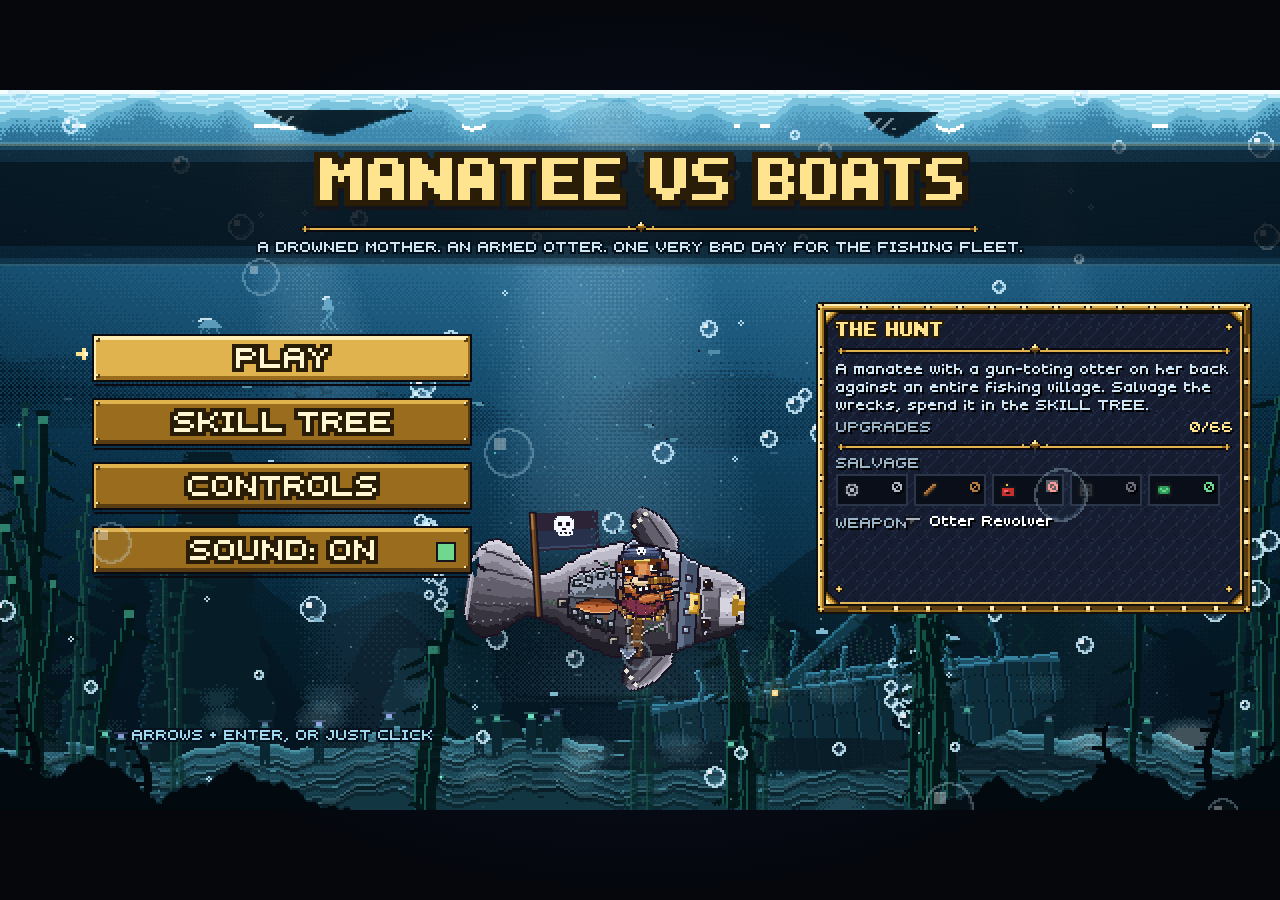
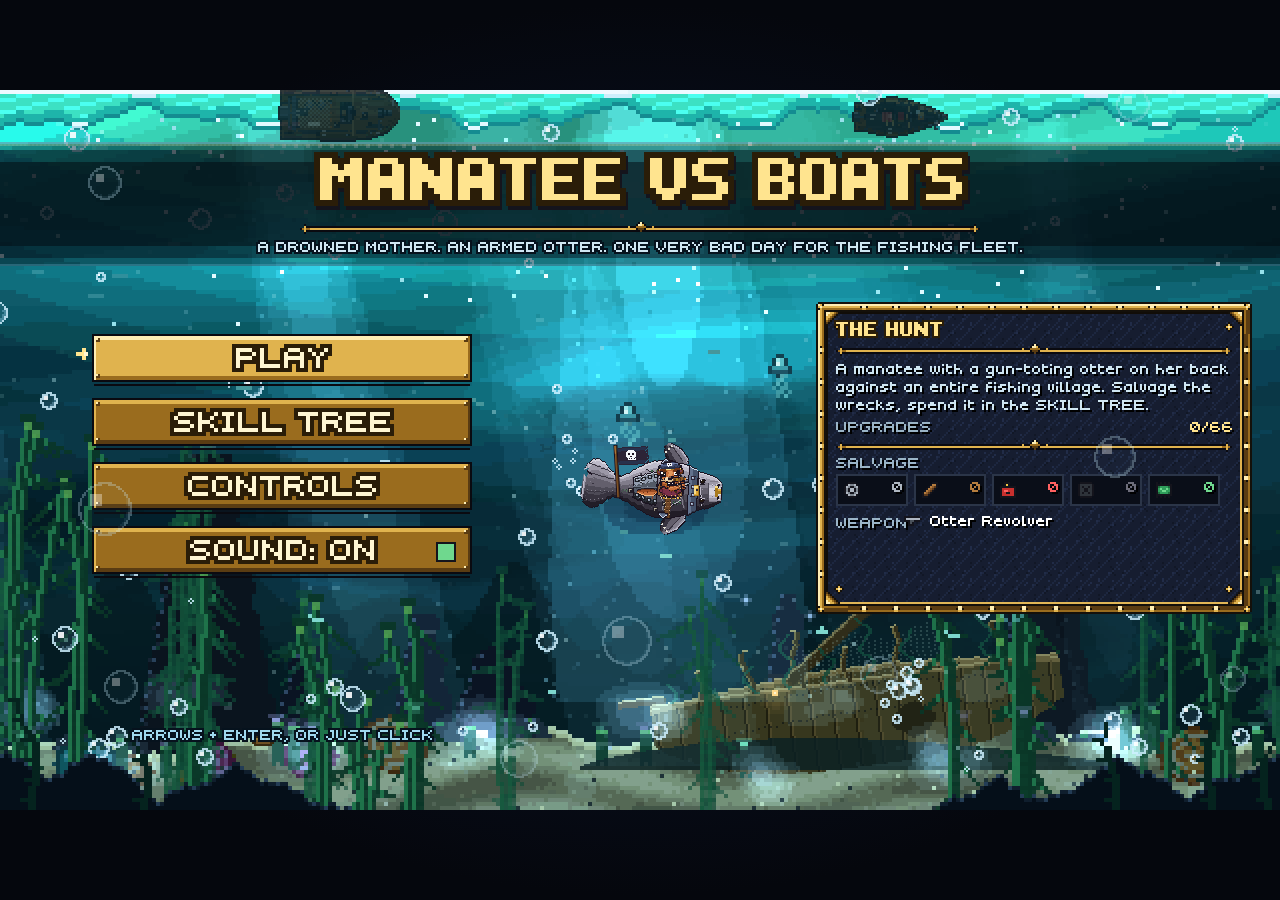
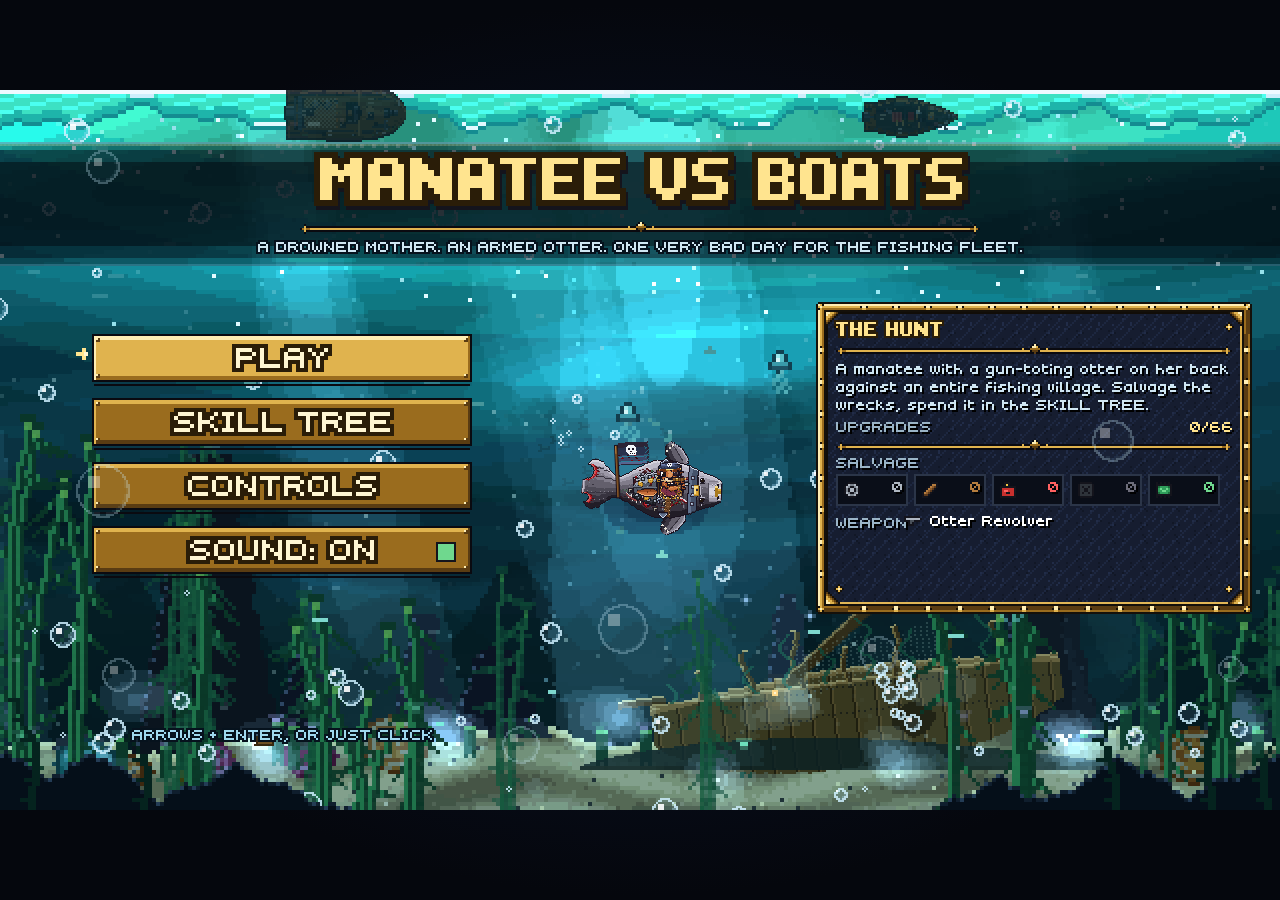
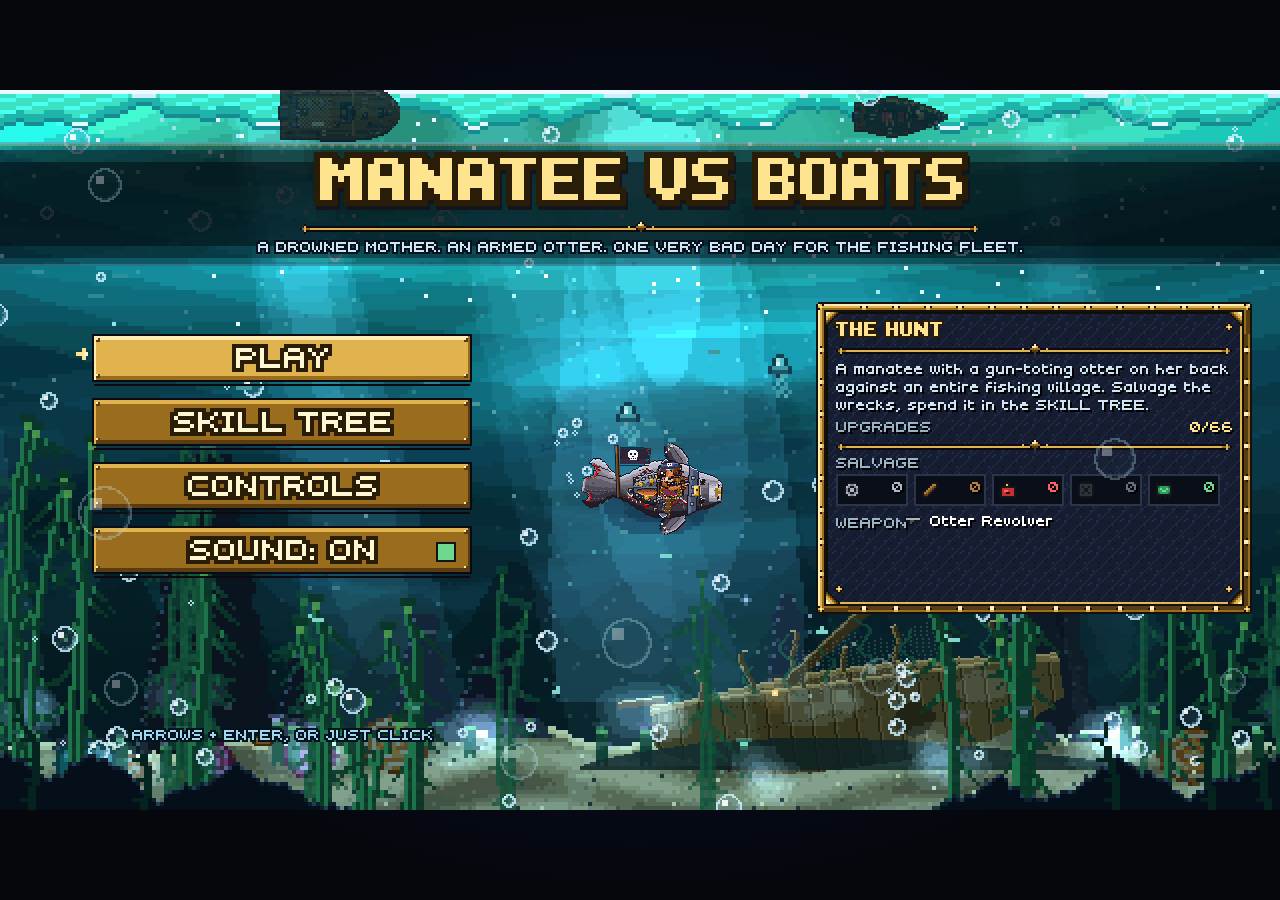
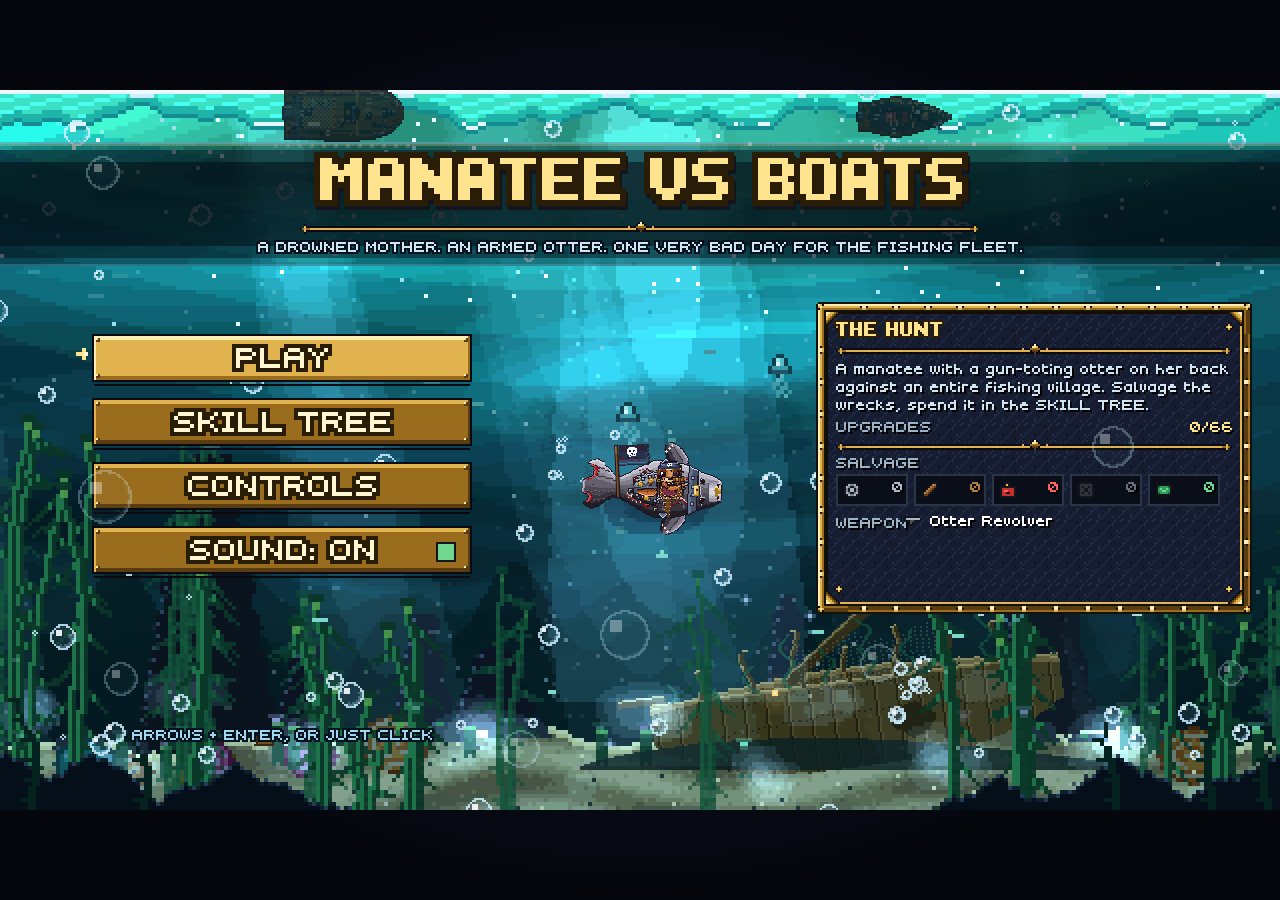
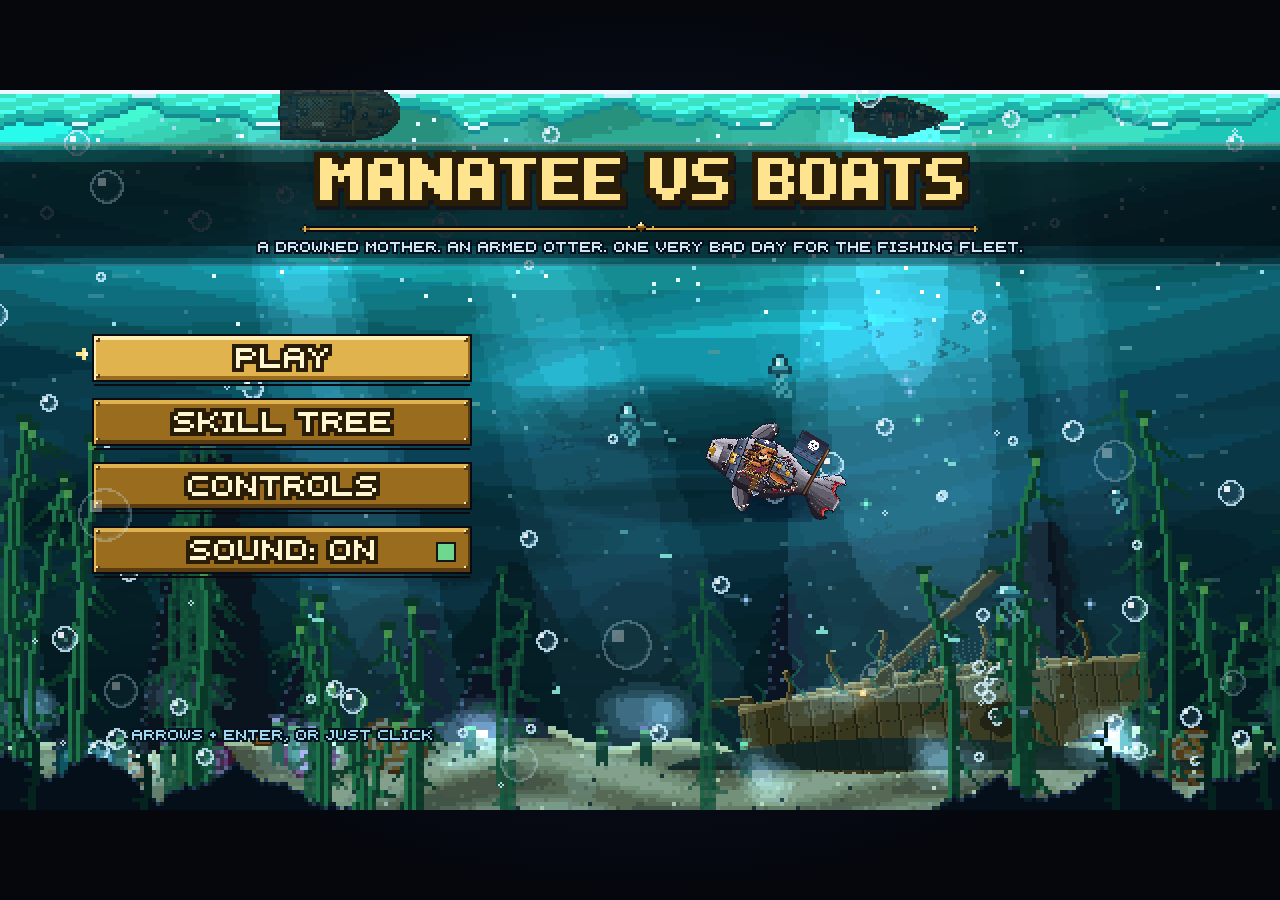
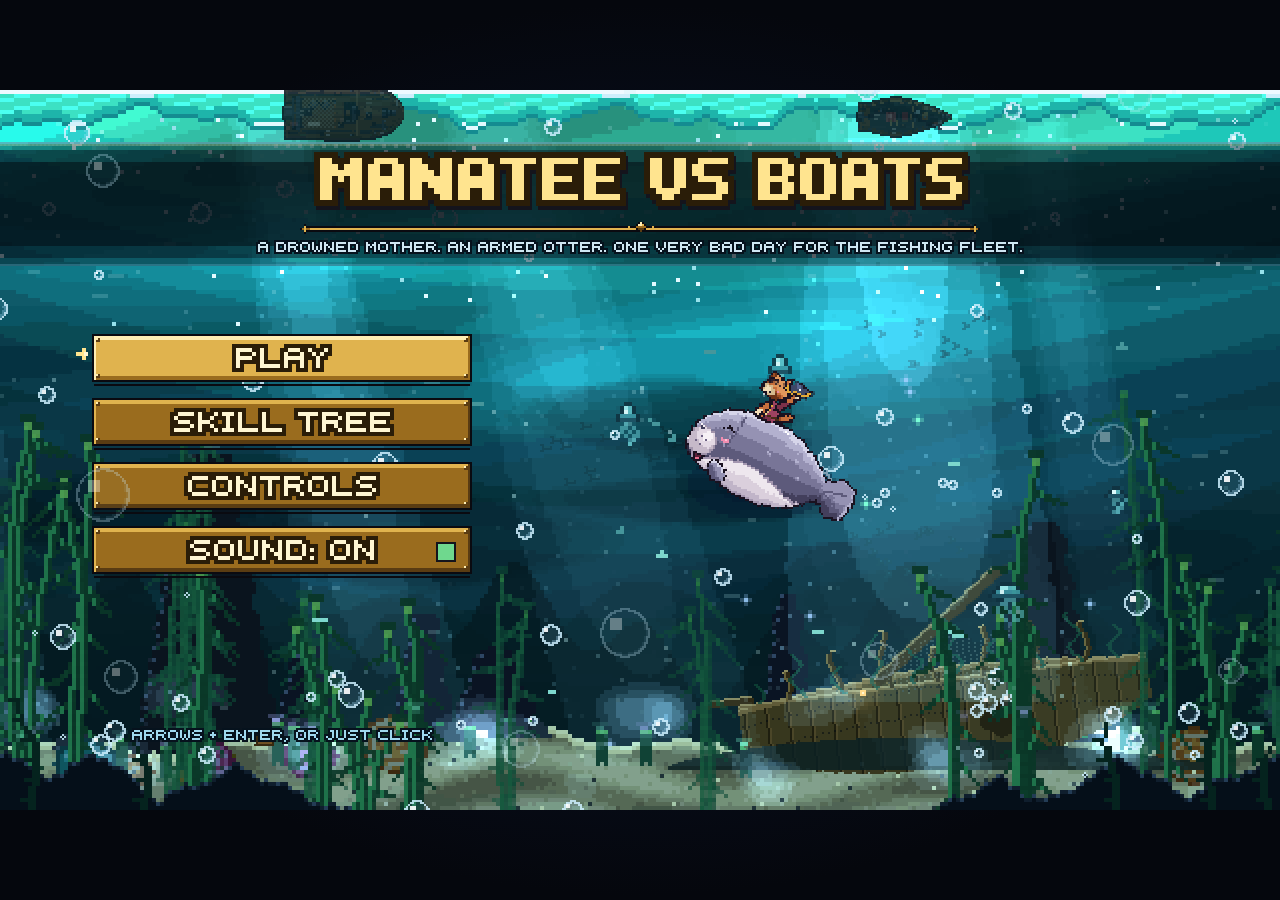
